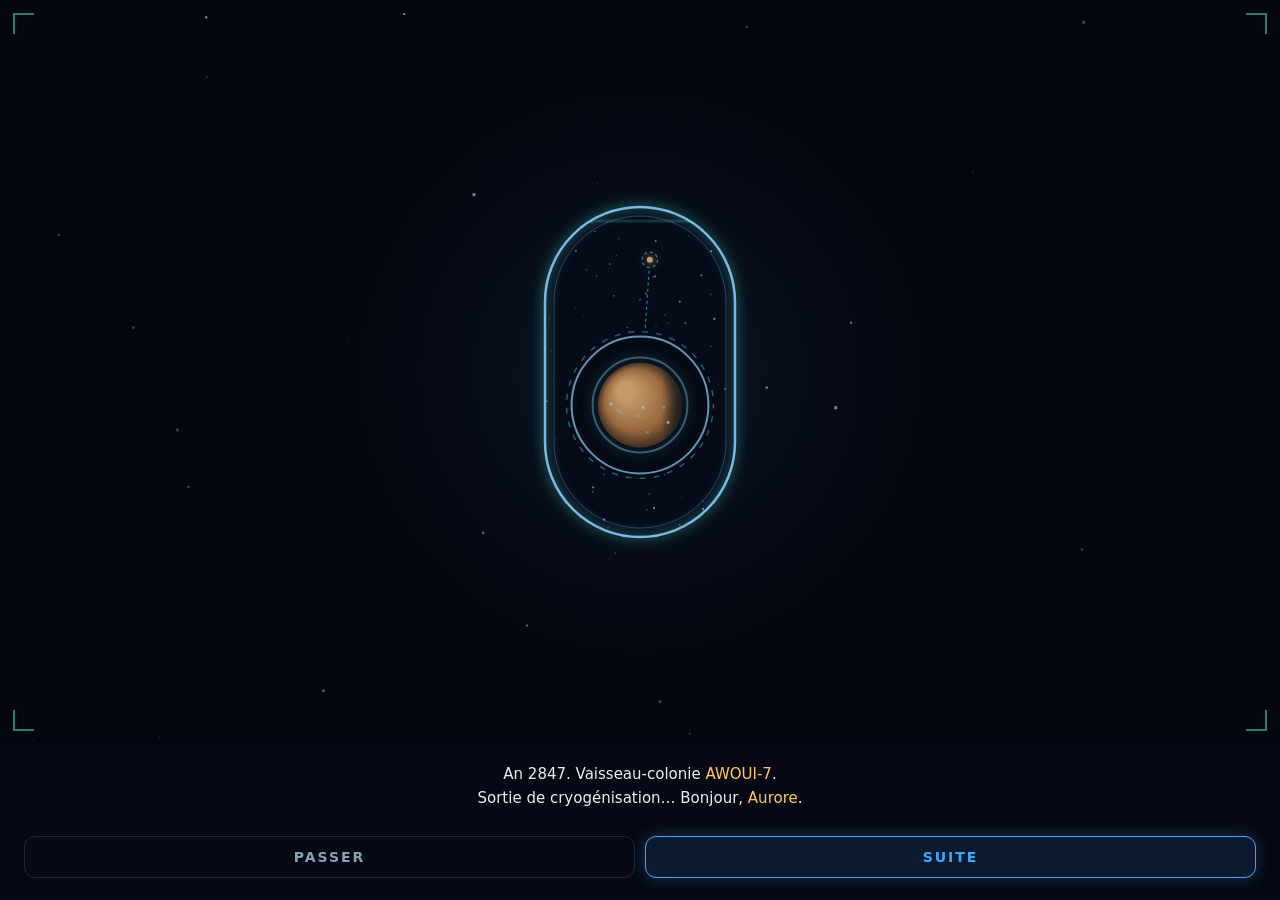
==== la-source/index.html @ 05455c69 "Eboulis : deblayer, et rien d'autre — le panneau repart d'une ardoise nette Un rocher proposait « DE" ====
<!doctype html>
<html lang="fr">
<head>
<meta charset="utf-8">
<meta name="viewport" content="width=device-width, initial-scale=1, viewport-fit=cover, user-scalable=no">
<title>La Source — Awoui Universe</title>
</head>
<style>
  /* ========== LA SOURCE — vertical slice du jeu principal d'Awoui Universe ==========
     Charte : désert ocre + cristaux cyan, bâtiments titane blanc/graphite, énergie bleue. */
  :root {
    --bg: #060913;
    --panel: #0b1120;
    --panel2: #101a30;
    --line: #1b2740;
    --txt: #e6eef5;
    --dim: #8ba0b5;
    --blue: #38a9ff;
    --cyan: #4ef2e0;
    --amber: #ffc857;
    --orange: #ff7a1a;
    --green: #57e389;
    --red: #ff5c5c;
    --violet: #a06bff;
    --mono: ui-monospace, "Cascadia Code", "SF Mono", Menlo, Consolas, "Liberation Mono", monospace;
    --ui: system-ui, -apple-system, "Segoe UI", Roboto, "Helvetica Neue", Arial, sans-serif;
  }
  * { box-sizing: border-box; -webkit-tap-highlight-color: transparent; }
  html, body { height: 100%; margin: 0; }
  body {
    background: var(--bg);
    color: var(--txt);
    font-family: var(--ui);
    overflow: hidden;
    user-select: none;
    -webkit-user-select: none;
    touch-action: none;
  }
  button { font-family: var(--ui); touch-action: manipulation; cursor: pointer; }
  button:focus-visible { outline: 2px solid var(--blue); outline-offset: 2px; }

  #app {
    height: 100dvh;
    max-width: 620px;
    margin: 0 auto;
    position: relative;
    overflow: hidden;
    background: var(--bg);
  }
  #cv { position: absolute; inset: 0; width: 100%; height: 100%; display: block; }

  /* ---------- SI / réseau ---------- */
  #wirebtn {
    position: absolute; right: 10px; top: 152px;
    width: 38px; height: 38px; border-radius: 9px;
    border: 1px solid var(--line); background: rgba(11, 17, 32, .88);
    font-size: 16px; z-index: 9;
  }
  #wirebtn.on { border-color: var(--cyan); box-shadow: 0 0 12px rgba(78, 242, 224, .6); }
  #buildbtn {
    position: absolute; right: 10px; top: 196px; width: 38px; height: 38px;
    border-radius: 9px; border: 1px solid var(--line); background: rgba(11, 17, 32, .88);
    color: var(--fg); font-size: 16px; z-index: 9;
  }
  #buildbtn.on { border-color: #3cdc82; box-shadow: 0 0 12px rgba(60, 220, 130, .6); }
  #buildbtn.empty { opacity: .45; }
  #placebar {
    position: absolute; left: 0; right: 0; bottom: 56px; z-index: 25;
    background: rgba(6, 9, 19, .94); border-top: 1px solid var(--line);
    padding: 8px 12px; display: flex; flex-direction: column; gap: 6px;
  }
  #placebar[hidden] { display: none; }
  #placebar .pb-info { display: flex; justify-content: space-between; font-size: 13px; }
  #placebar .pb-nm { font-weight: 600; }
  #placebar .pb-cost { color: var(--cyan); }
  #placebar .pb-row { display: flex; gap: 8px; }
  #placebar .cancel { flex: 36; }
  #placebar .ok { flex: 64; min-height: 50px; font-size: 15px; background: #3cdc82; color: #06210f; font-weight: 700; }
  #placebar .ok:disabled { background: #3a4150; color: var(--dim); font-weight: 500; }
  /* la palette doit défiler au doigt : body{touch-action:none} l'en empêchait */
  #buildlist { touch-action: pan-y; overscroll-behavior: contain; }
  .sheet.dragging { transform: translateY(calc(100% - 44px)); pointer-events: none; }
  .bcard { touch-action: none; }
  body.placing #cv { cursor: crosshair; }
  body.placing #toasts { bottom: 160px; }
  #net-actions { display: flex; gap: 8px; flex-wrap: wrap; margin-bottom: 10px; }
  #net-actions button {
    border: 1px solid var(--line); background: rgba(11, 17, 32, .8); color: var(--txt);
    border-radius: 9px; padding: 8px 10px; font-size: 12px;
  }
  .net-band {
    border: 1px solid rgba(255, 255, 255, .07); border-radius: 10px;
    padding: 6px 8px; margin-bottom: 6px; background: rgba(6, 9, 19, .35);
  }
  .net-band .bn { font-size: 10px; letter-spacing: .1em; color: var(--dim); text-transform: uppercase; }
  .net-band .bn b { color: var(--cyan); font-weight: normal; }
  .net-chips { display: flex; flex-wrap: wrap; gap: 6px; margin-top: 5px; }
  .net-chip {
    border: 1px solid var(--line); border-radius: 8px; padding: 4px 8px;
    font-size: 11.5px; background: rgba(11, 17, 32, .8); color: var(--txt); text-align: left;
  }
  .net-chip.off { opacity: .45; }
  #sim-path { display: flex; align-items: center; gap: 6px; flex-wrap: wrap; margin: 10px 0; }
  .sim-node { border: 1px solid var(--line); border-radius: 9px; padding: 6px 9px; font-size: 12px; background: rgba(11, 17, 32, .8); }
  .sim-node.cur { border-color: var(--cyan); box-shadow: 0 0 10px rgba(78, 242, 224, .5); }
  .sim-arrow { color: var(--dim); }
  #sim-stack { font-size: 12px; }
  .enc { border: 1.5px solid; border-radius: 8px; padding: 6px 8px; margin-top: 4px; }

  /* ---------- PC / grands écrans : monde plein cadre ---------- */
  @media (min-width: 760px) {
    #app { max-width: none; }
    .sheet { left: 0; right: 0; margin-inline: auto; width: min(92vw, 560px); }
    #tabs { left: 0; right: 0; margin-inline: auto; width: min(92vw, 620px); }
    .toast { max-width: 480px; }
    #missions { max-width: 300px; }
  }

  /* ---------- HUD ---------- */
  #hud {
    position: absolute; top: 0; left: 0; right: 0;
    display: flex; align-items: center; gap: 10px;
    padding: 8px 12px;
    background: linear-gradient(180deg, rgba(6, 9, 19, .92), rgba(6, 9, 19, 0));
    z-index: 10;
    font-variant-numeric: tabular-nums;
    pointer-events: none;
  }
  #hud > * { pointer-events: auto; }
  .hud-label { color: var(--dim); font-size: 9px; letter-spacing: .06em; text-transform: uppercase; white-space: nowrap; }
  .hud-val { font-size: 15px; color: var(--cyan); }
  .hud-rate { font-size: 9.5px; color: var(--dim); min-height: 11px; white-space: nowrap; }
  #buff { color: var(--amber); }
  #hud .grow { flex: 1; }
  #colname { text-align: right; min-width: 0; overflow: hidden; }
  #colname div { overflow: hidden; text-overflow: ellipsis; white-space: nowrap; }
  .hud-val { white-space: nowrap; }
  #colname .hud-val { color: var(--amber); font-size: 13px; }
  #mute {
    background: none; border: 1px solid var(--line); color: var(--dim);
    border-radius: 6px; padding: 4px 8px; font-size: 13px;
  }

  /* ---------- missions ---------- */
  #missions {
    position: absolute; top: 58px; left: 10px;
    z-index: 9;
    pointer-events: none;
    background: rgba(11, 17, 32, .88);
    border: 1px solid var(--line);
    border-radius: 10px;
    padding: 7px 10px;
    font-size: 11.5px;
    max-width: 240px;
  }
  #missions .m-label { color: var(--dim); font-size: 9px; letter-spacing: .14em; text-transform: uppercase; margin-bottom: 3px; }
  #missions .m-text::before { content: "◈ "; color: var(--blue); }
  #missions .m-reward { color: var(--amber); }
  #missions.flash { animation: mflash .8s; }
  @keyframes mflash { 30% { border-color: var(--green); box-shadow: 0 0 14px rgba(87, 227, 137, .5); } }

  /* ---------- zoom ---------- */
  #zoomctl {
    position: absolute; right: 10px; top: 58px;
    display: flex; flex-direction: column; gap: 6px;
    z-index: 9;
  }
  #zoomctl button {
    width: 38px; height: 38px;
    border-radius: 9px;
    border: 1px solid var(--line);
    background: rgba(11, 17, 32, .88);
    color: var(--txt);
    font-size: 17px;
  }

  /* ---------- onglets ---------- */
  #tabs {
    position: absolute; left: 0; right: 0; bottom: 0;
    display: flex; gap: 6px;
    padding: 8px 10px calc(8px + env(safe-area-inset-bottom));
    background: linear-gradient(0deg, rgba(6, 9, 19, .95), rgba(6, 9, 19, 0));
    z-index: 10;
    pointer-events: none;
  }
  #tabs button { pointer-events: auto; }
  #tabs button {
    flex: 1;
    padding: 10px 0;
    border-radius: 10px;
    border: 1px solid var(--line);
    background: rgba(11, 17, 32, .9);
    color: var(--dim);
    font-size: 12px;
    letter-spacing: .12em;
  }
  #tabs button.on { color: var(--blue); border-color: #234a75; background: #0c1a30; }
  #tabs button:disabled { opacity: .4; }

  /* ---------- feuilles (bottom sheets) ---------- */
  .sheet {
    position: absolute; left: 0; right: 0; bottom: 0;
    z-index: 20;
    background: var(--panel);
    border-top: 1px solid var(--line);
    border-radius: 16px 16px 0 0;
    padding: 12px 14px calc(14px + env(safe-area-inset-bottom));
    max-height: 62dvh;
    overflow-y: auto;
    animation: sheetup .2s;
  }
  @keyframes sheetup { from { transform: translateY(30px); opacity: 0; } }
  .sheet[hidden] { display: none; }
  .sheet h3 { margin: 0 0 2px; font-size: 15px; color: var(--txt); font-weight: normal; letter-spacing: .04em; }
  .sheet .sub { color: var(--dim); font-size: 11.5px; margin-bottom: 10px; line-height: 1.5; }
  .sheet .close {
    position: absolute; right: 10px; top: 10px;
    border: 1px solid var(--line); background: none; color: var(--dim);
    border-radius: 7px; padding: 4px 9px; font-size: 12px;
  }
  .bcard {
    display: flex; align-items: center; gap: 10px;
    border: 1px solid var(--line);
    border-radius: 10px;
    background: var(--panel2);
    padding: 9px 10px;
    margin-bottom: 7px;
  }
  .bcard .ic { font-size: 20px; width: 28px; text-align: center; flex: none; }
  .pic { width: 1.15em; height: 1.15em; vertical-align: -0.22em; }
  .bcard .ic .pic { width: 22px; height: 22px; }
  .bcard .nm { font-size: 13px; }
  .bcard .ds { font-size: 10.5px; color: var(--dim); line-height: 1.35; }
  .bcard .grow { flex: 1; min-width: 0; }
  .bcard button {
    flex: none;
    border: 1px solid #234a75; background: #0c1a30; color: var(--blue);
    border-radius: 9px; padding: 8px 12px; font-size: 12.5px;
    font-variant-numeric: tabular-nums;
  }
  .bcard button:disabled { opacity: .4; }
  .bcard.locked { opacity: .55; }
  .actrow { display: flex; gap: 8px; margin-top: 4px; }
  .actrow button {
    flex: 1;
    border-radius: 10px; padding: 11px 0; font-size: 13px;
    border: 1px solid #234a75; background: #0c1a30; color: var(--blue);
  }
  .actrow button.warn { border-color: #6b5320; color: var(--amber); background: #211a08; }
  .actrow button:disabled { opacity: .4; }
  .stat { display: flex; justify-content: space-between; font-size: 12px; padding: 3px 0; }
  .forge-asm {
    display: block; width: 100%; margin-top: 8px;
    border: 1px solid #234a75; background: #0c1a30; color: var(--blue);
    border-radius: 10px; padding: 10px 12px; font-size: 13px; text-align: left;
  }
  .forge-asm:disabled { opacity: .4; }
  .guide { animation: guidepulse 1.1s infinite !important; border-color: var(--amber) !important; }
  @keyframes guidepulse {
    0%, 100% { box-shadow: 0 0 0 0 rgba(255, 200, 87, 0); }
    50% { box-shadow: 0 0 14px 2px rgba(255, 200, 87, .65); }
  }
  .forge-asm .ds2 { color: var(--dim); font-size: 10.5px; margin-top: 3px; }
  .stat b { color: var(--cyan); font-weight: normal; }

  /* ---------- turbo (surcharge) ---------- */
  #turbo-zone { margin: 12px 0; }
  #tz-bar {
    position: relative; height: 34px;
    border: 1px solid var(--line); border-radius: 9px;
    background: var(--panel2); overflow: hidden;
  }
  #tz-green {
    position: absolute; top: 0; bottom: 0;
    background: rgba(87, 227, 137, .25);
    border-left: 1px solid var(--green); border-right: 1px solid var(--green);
  }
  #tz-cursor {
    position: absolute; top: 0; bottom: 0; width: 4px;
    background: var(--cyan); box-shadow: 0 0 8px var(--cyan);
  }
  #tz-stars { text-align: center; font-size: 18px; letter-spacing: .3em; margin: 8px 0 2px; color: var(--amber); min-height: 24px; }

  /* ---------- archives / assemblage ---------- */
  .asm-slot { margin-bottom: 10px; }
  .asm-slot .sl-nm { font-size: 11px; color: var(--dim); letter-spacing: .1em; text-transform: uppercase; margin-bottom: 5px; }
  .asm-opt {
    display: block; width: 100%;
    border: 1px solid var(--line); background: var(--panel2); color: var(--txt);
    border-radius: 9px; padding: 8px 10px; font-size: 12px; text-align: left;
    margin-bottom: 5px;
  }
  .asm-opt.sel { border-color: var(--blue); color: var(--blue); background: #0c1a30; }
  #asm-log {
    font-size: 11.5px; line-height: 1.7; min-height: 20px;
    padding: 4px 2px; font-variant-numeric: tabular-nums;
  }
  #asm-log .ok { color: var(--green); }
  #asm-log .err { color: var(--red); }
  .frag-txt {
    border: 1px solid #3a3050;
    background: #120f1e;
    border-radius: 10px;
    padding: 12px 14px;
    font-size: 12.5px;
    line-height: 1.7;
    color: #d8d2ea;
    margin-bottom: 8px;
  }
  .frag-txt .hd { color: var(--violet); font-size: 10.5px; letter-spacing: .14em; text-transform: uppercase; margin-bottom: 6px; }
  .frag-txt .cy { color: var(--cyan); }

  /* ---------- crevasse (puzzle de colmatage) ---------- */
  #cave-zone { margin: 10px 0; }
  #cave-zone[hidden] { display: none; }
  #pit-next { display: flex; align-items: center; gap: 12px; margin-bottom: 8px; }
  #pn-grid { display: grid; grid-template-columns: repeat(3, 15px); grid-auto-rows: 15px; gap: 2px; }
  .pn-c { background: linear-gradient(180deg, #e8e6e0, #9aa0a8); border-radius: 3px; }
  #pn-rot {
    border: 1px solid var(--line); background: var(--panel2); color: var(--txt);
    border-radius: 8px; padding: 8px 12px; font-size: 16px;
  }
  #pn-left { color: var(--dim); font-size: 11px; }
  #pit {
    display: grid; grid-template-columns: repeat(6, 1fr); gap: 3px;
    background: linear-gradient(180deg, #170d07, #0a0510);
    border: 1px solid #2a1d10; border-radius: 12px; padding: 8px;
  }
  .pcell { aspect-ratio: 1; border-radius: 4px; background: #150c08; border: 1px solid #221204; position: relative; }
  .pcell.rock { background: #3a2413; border-color: #4a2f18; }
  .pcell.fill { background: linear-gradient(180deg, #e8e6e0, #9aa0a8); border-color: #6c7178; }
  .pcell.gem::after, .pcell.gemEo::after {
    content: "💠"; position: absolute; inset: 0;
    display: grid; place-items: center; font-size: 13px; opacity: .6;
    filter: drop-shadow(0 0 4px #6fd8f2);
  }
  .pcell.gemEo::after { content: "💾"; }
  #cave-score { text-align: center; color: var(--amber); font-size: 15px; min-height: 20px; }

  /* ---------- atelier de mémoire ---------- */
  #at-tray { display: flex; flex-wrap: wrap; gap: 7px; margin-bottom: 10px; }
  .at-piece { border: 1px solid var(--line); background: var(--panel2); border-radius: 10px; padding: 7px; }
  .at-piece.sel { border-color: var(--blue); background: #0c1a30; }
  .at-mini { display: grid; grid-template-columns: repeat(3, 10px); grid-auto-rows: 10px; gap: 2px; }
  .at-mini-c { background: linear-gradient(180deg, #e8e6e0, #9aa0a8); border-radius: 2px; }
  #at-grid {
    display: grid; gap: 3px;
    background: rgba(6, 9, 19, .5);
    border: 1px solid rgba(255, 255, 255, .07);
    border-radius: 14px; padding: 8px;
  }
  .acell { aspect-ratio: 1; border-radius: 5px; }
  .acell.void { background: none; }
  .acell.need { background: #10182b; border: 1px dashed rgba(120, 160, 220, .28); }
  .acell.fill { background: linear-gradient(180deg, #e8e6e0, #9aa0a8); border: 1px solid #6c7178; }
  .acell.glow { animation: aglow .8s; border-style: solid; }
  @keyframes aglow { 50% { transform: scale(1.15); filter: brightness(1.6); } }
  #at-score { text-align: center; margin-top: 8px; color: var(--amber); font-size: 13.5px; min-height: 20px; }
  #sh-atelier, #sh-cave, #sh-restore { max-height: 90dvh; }
  #at-grid { max-width: min(100%, 48dvh); margin-inline: auto; }
  #re-board { max-width: min(100%, 50dvh); margin-inline: auto; }
  #pit { max-width: min(100%, 44dvh); margin-inline: auto; }

  /* ---------- restauration d'archive (vrai puzzle d'image) ---------- */
  #re-tray { display: flex; flex-wrap: wrap; gap: 7px; margin-bottom: 10px; }
  .rpiece {
    width: 54px; height: 54px; padding: 0;
    border: 2px solid var(--line); border-radius: 8px;
    background-size: 300% 300%;
    background-color: #0a0f1e;
  }
  .rpiece.sel { border-color: var(--cyan); box-shadow: 0 0 10px rgba(78, 242, 224, .5); }
  #re-tray.dense .rpiece { width: 40px; height: 40px; border-radius: 6px; }
  #re-tray.dense2 .rpiece { width: 32px; height: 32px; border-radius: 5px; border-width: 1.5px; }
  #re-board {
    display: grid; grid-template-columns: repeat(3, 1fr); gap: 3px;
    background: rgba(6, 9, 19, .5);
    border: 1px solid rgba(255, 255, 255, .07);
    border-radius: 14px; padding: 8px;
  }
  .rslot {
    aspect-ratio: 1; border-radius: 6px;
    border: 1px dashed rgba(120, 160, 220, .28);
    background-color: #10182b;
    background-size: 300% 300%;
  }
  .rslot.filled { border: 1px solid rgba(255, 255, 255, .15); }
  .rslot.glow { animation: aglow .8s; }
  #re-cap { text-align: center; margin-top: 8px; color: var(--amber); font-size: 13.5px; min-height: 20px; }

  /* ---------- pluie d'éclats ---------- */
  #frenzy {
    position: absolute; inset: 0; z-index: 45;
    display: grid; place-items: center;
    background: rgba(4, 6, 14, .35);
  }
  #frenzy[hidden] { display: none; }
  #frz-panel {
    width: min(86vw, 320px);
    background: rgba(13, 18, 33, .94);
    backdrop-filter: blur(16px); -webkit-backdrop-filter: blur(16px);
    border: 1px solid rgba(78, 242, 224, .35);
    border-radius: 20px;
    box-shadow: 0 0 40px rgba(78, 242, 224, .25);
    padding: 14px;
    animation: frzin .3s;
  }
  @keyframes frzin { from { transform: scale(.8); opacity: 0; } }
  #frz-title { text-align: center; font-weight: 700; font-size: 16px; color: var(--cyan); margin-bottom: 8px; }
  #frz-zone { position: relative; height: 240px; border-radius: 14px; background: rgba(6, 9, 19, .5); overflow: hidden; }
  .frz-dev {
    position: absolute; left: 50%; top: 40%; transform: translate(-50%, -50%);
    width: 118px; padding: 12px 10px 8px;
    background: linear-gradient(180deg, #1a2030, #0c1120);
    border: 1px solid #3a4358; border-radius: 12px;
    box-shadow: 0 6px 18px rgba(0, 0, 0, .6);
    pointer-events: none; z-index: 1;
  }
  .frz-dev.rx { animation: devrx .25s; }
  @keyframes devrx { 40% { transform: translate(-50%, -50%) scale(1.06); } }
  .dev-leds { display: flex; gap: 7px; justify-content: center; }
  .dev-leds span { width: 11px; height: 11px; border-radius: 50%; background: #232b3d; transition: background .15s; }
  .dev-leds span.amber { background: #ffc857; box-shadow: 0 0 8px #ffc857; }
  .dev-leds span.on { background: #57e389; box-shadow: 0 0 10px #57e389; }
  .dev-label { text-align: center; font-size: 9px; color: var(--dim); letter-spacing: .14em; margin-top: 7px; }
  .frz-gauge { position: absolute; left: 50%; bottom: 10px; transform: translateX(-50%); display: flex; gap: 4px; z-index: 1; pointer-events: none; }
  .frz-gauge i { width: 17px; height: 9px; border-radius: 3px; background: #232b3d; }
  .frz-gauge i.f { background: #ffc857; box-shadow: 0 0 7px rgba(255, 200, 87, .7); }
  .pkt {
    position: absolute; width: 14px; height: 14px; border-radius: 50%;
    background: #ffe9b0; box-shadow: 0 0 10px #ffd27a;
    transition: left .28s ease-in, top .28s ease-in;
    pointer-events: none; z-index: 2;
  }
  .spark-btn {
    position: absolute; width: 46px; height: 46px;
    border: none; background: none; padding: 0;
    filter: drop-shadow(0 0 9px rgba(78, 242, 224, .9));
    animation: gempop 1.7s forwards;
  }
  .spark-btn img, .spark-btn svg { width: 100%; height: 100%; pointer-events: none; }
  #frz-score { text-align: center; color: var(--amber); font-size: 15px; font-weight: 700; min-height: 22px; margin-top: 6px; }

  /* ---------- toasts ---------- */
  #toasts {
    position: absolute; left: 0; right: 0; bottom: 76px;
    display: flex; flex-direction: column; align-items: center; gap: 6px;
    z-index: 30; pointer-events: none;
  }
  .toast {
    background: rgba(11, 17, 32, .94);
    border: 1px solid var(--line);
    border-radius: 10px;
    padding: 8px 14px;
    font-size: 12px;
    max-width: 88%;
    text-align: center;
    animation: toast 3.4s forwards;
  }
  .toast b { color: var(--cyan); font-weight: normal; }
  .toast.gold { border-color: #6b5320; } .toast.gold b { color: var(--amber); }
  @keyframes toast { 0% { transform: translateY(12px); opacity: 0; } 8%, 85% { transform: none; opacity: 1; } 100% { opacity: 0; } }

  /* ---------- intro ---------- */
  #intro {
    position: absolute; inset: 0; z-index: 60;
    background: var(--bg);
    display: flex; flex-direction: column;
  }
  #intro[hidden] { display: none; }
  #icv { flex: 1; width: 100%; display: block; }
  #itext {
    flex: none;
    text-align: center;
    padding: 18px 24px 10px;
    font-size: 14.5px;
    line-height: 1.6;
    min-height: 92px;
    color: var(--txt);
    text-wrap: balance;
  }
  #itext .y { color: var(--amber); }
  #ibtns { display: flex; gap: 10px; padding: 0 24px calc(22px + env(safe-area-inset-bottom)); }
  #ibtns button {
    flex: 1; padding: 12px 0; border-radius: 11px; font-size: 14px; letter-spacing: .14em;
  }
  #iskip { border: 1px solid var(--line); background: none; color: var(--dim); }
  #inext { border: 1px solid var(--blue); background: #0c1a30; color: var(--blue); box-shadow: 0 0 16px rgba(56, 169, 255, .25); }

  .overlay-note {
    position: absolute; top: 58px; left: 50%; transform: translateX(-50%);
    z-index: 8; font-size: 10px; color: var(--dim);
    background: rgba(6, 9, 19, .7); padding: 3px 10px; border-radius: 999px;
    letter-spacing: .1em;
  }
  @media (prefers-reduced-motion: reduce) { .sheet { animation: none; } }

  /* ========== v6 · modernisation UI ========== */
  button { font-weight: 600; }
  .sheet h3 { font-weight: 700; font-size: 17px; letter-spacing: 0; }
  .hud-label { font-weight: 600; letter-spacing: .07em; }
  .hud-val { font-weight: 700; font-variant-numeric: tabular-nums; }
  .hud-rate { font-variant-numeric: tabular-nums; }
  #hud {
    background: rgba(6, 9, 19, .6);
    backdrop-filter: blur(12px); -webkit-backdrop-filter: blur(12px);
    border-bottom: 1px solid rgba(255, 255, 255, .05);
  }
  #missions {
    background: rgba(15, 22, 40, .75);
    border-color: rgba(255, 255, 255, .08);
    border-radius: 14px;
    backdrop-filter: blur(10px); -webkit-backdrop-filter: blur(10px);
  }
  #missions .m-label { font-weight: 600; }
  #zoomctl button, #mute {
    border-radius: 12px;
    background: rgba(15, 22, 40, .75);
    border-color: rgba(255, 255, 255, .08);
    backdrop-filter: blur(10px); -webkit-backdrop-filter: blur(10px);
  }
  #tabs button {
    border-radius: 13px;
    font-weight: 600;
    letter-spacing: .05em;
    background: rgba(15, 22, 40, .82);
    border-color: rgba(255, 255, 255, .08);
    backdrop-filter: blur(10px); -webkit-backdrop-filter: blur(10px);
  }
  #tabs button.on {
    background: rgba(56, 169, 255, .14);
    border-color: rgba(56, 169, 255, .55);
  }
  .sheet {
    background: rgba(13, 18, 33, .96);
    backdrop-filter: blur(16px); -webkit-backdrop-filter: blur(16px);
    border-radius: 22px 22px 0 0;
    border-top: 1px solid rgba(255, 255, 255, .08);
    box-shadow: 0 -12px 40px rgba(0, 0, 0, .5);
  }
  .sheet::before {
    content: ""; display: block;
    width: 38px; height: 4px; border-radius: 2px;
    background: rgba(255, 255, 255, .18);
    margin: 0 auto 10px;
  }
  .sheet .sub { font-size: 12.5px; }
  .bcard {
    background: rgba(255, 255, 255, .045);
    border-color: rgba(255, 255, 255, .08);
    border-radius: 14px;
  }
  .bcard .nm { font-weight: 600; }
  .bcard .ds { font-size: 11px; }
  .bcard button, .actrow button, .forge-asm, .asm-opt, .sheet .close { border-radius: 12px; }
  .actrow button { font-size: 13.5px; }
  .stat { font-size: 12.5px; font-variant-numeric: tabular-nums; }
  .sl-nm { font-weight: 600; }
  .toast {
    border-radius: 12px;
    background: rgba(15, 22, 40, .9);
    border-color: rgba(255, 255, 255, .1);
    backdrop-filter: blur(12px); -webkit-backdrop-filter: blur(12px);
    box-shadow: 0 8px 24px rgba(0, 0, 0, .45);
    font-size: 12.5px;
  }
  .frag-txt, #asm-log { font-family: var(--mono); }
  .title { font-weight: 800; }
  .btn-main { border-radius: 14px; font-weight: 700; }
  #itext { font-size: 15px; }
  .rules { font-size: 14px; }
</style>

<div id="app">
  <canvas id="cv"></canvas>

  <div id="hud">
    <div>
      <div class="hud-label">💠 Matériaux</div>
      <div class="hud-val"><span id="mat">0</span></div>
      <div class="hud-rate"><span id="matcap"></span> · <span id="matrate">+0/min</span></div>
    </div>
    <div id="hud-eo" style="display:none">
      <div class="hud-label">💾 Données</div>
      <div class="hud-val" style="color:var(--blue)"><span id="eo">0</span></div>
      <div class="hud-rate"><span id="eocap"></span> · <span id="eorate">+0/min</span></div>
    </div>
    <div id="hud-en" style="display:none">
      <div class="hud-label">⚡ Énergie</div>
      <div class="hud-val" style="color:var(--amber)"><span id="en">0</span></div>
      <div id="buff" class="hud-rate"></div>
    </div>
    <div class="grow"></div>
    <div style="text-align:center">
      <div class="hud-label">Niv</div>
      <div class="hud-val" id="clevel" style="color:var(--amber)">1</div>
    </div>
    <button id="mute" aria-label="Son">♪</button>
  </div>

  <div id="missions" hidden>
    <div class="m-label">Mission</div>
    <div class="m-text" id="m-text"></div>
  </div>

  <div id="zoomctl">
    <button id="z-in" aria-label="Zoomer">+</button>
    <button id="z-out" aria-label="Dézoomer">−</button>
  </div>

  <div class="overlay-note" id="mapnote" hidden>SECTEUR K-7 · fédérations à venir (v1 asynchrone)</div>

  <button id="wirebtn" hidden>🔌</button>
  <button id="buildbtn" hidden>🔨</button>
  <div id="placebar" hidden>
    <div class="pb-info"><span class="pb-nm"></span><span class="pb-cost"></span></div>
    <div class="pb-row"><button class="cancel">✕ ANNULER</button><button class="ok">✅ POSER ICI</button></div>
  </div>
  <div id="tabs">
    <button id="tab-col" class="on">COLONIE</button>
    <button id="tab-map" disabled>CARTE 🔒</button>
    <button id="tab-arch" hidden>QUÊTES</button>
    <button id="tab-tech">TECHNOS</button>
    <button id="tab-net" hidden>RÉSEAU</button>
  </div>

  <div class="sheet" id="sh-build" hidden>
    <button class="close">✕</button>
    <h3>Construire</h3>
    <div class="sub">Case libre.</div>
    <div id="buildlist"></div>
  </div>

  <div class="sheet" id="sh-bld" hidden>
    <button class="close">✕</button>
    <h3 id="bl-name"></h3>
    <div class="sub" id="bl-desc"></div>
    <div id="bl-stats"></div>
    <div id="bl-forge"></div>
    <div class="actrow">
      <button id="bl-up"></button>
      <button id="bl-move"></button>
      <button id="bl-turbo" class="warn"></button>
    </div>
  </div>

  <div class="sheet" id="sh-turbo" hidden>
    <h3 id="tz-title">SURCHARGE</h3>
    <div class="sub" id="tz-sub"></div>
    <div id="turbo-zone">
      <div id="tz-bar"><div id="tz-green"></div><div id="tz-cursor"></div></div>
      <div id="tz-stars"></div>
    </div>
    <div class="actrow"><button id="tz-tap">SYNCHRONISER</button></div>
  </div>

  <div class="sheet" id="sh-cave" hidden>
    <button class="close">✕</button>
    <h3>🕳 Crevasse</h3>
    <div class="sub" id="cave-sub"></div>
    <div id="cave-zone" hidden>
      <div id="pit-next"><div id="pn-grid"></div><button id="pn-rot" aria-label="Tourner la pièce">🔄</button><span id="pn-left"></span></div>
      <div id="pit"></div>
    </div>
    <div id="cave-score"></div>
    <div class="actrow"><button id="cave-go">COMBLER LA CREVASSE</button></div>
  </div>

  <div class="sheet" id="sh-arch" hidden>
    <button class="close">✕</button>
    <h3>🗺 Quêtes</h3>
    <div class="sub" id="arch-sub"></div>
    <div id="arch-reader"></div>
    <div id="arch-list"></div>
  </div>

  <div class="sheet" id="sh-asm" hidden>
    <button class="close">✕</button>
    <h3>🔩 Système d'époque</h3>
    <div class="sub">Ces données demandent une machine d'un autre temps.
      Choisis des composants compatibles.</div>
    <div id="asm-slots"></div>
    <div id="asm-log"></div>
    <div class="actrow"><button id="asm-boot">DÉMARRER · 200 💠 + 20 Eo</button></div>
  </div>

  <div class="sheet" id="sh-atelier" hidden>
    <button class="close">✕</button>
    <h3>🧩 Atelier de Mémoire</h3>
    <div class="sub">Reconstitue le motif corrompu — pose les tuiles dans la forme.</div>
    <div id="at-tray"></div>
    <div id="at-grid"></div>
    <div id="at-score"></div>
  </div>

  <div class="sheet" id="sh-restore" hidden>
    <button class="close">✕</button>
    <h3>🖼 Restauration d'Archive</h3>
    <div class="sub">L'image est fragmentée. Replace chaque morceau dans le cadre.</div>
    <div id="re-tray"></div>
    <div id="re-board"></div>
    <div id="re-cap"></div>
  </div>

  <div class="sheet" id="sh-net" hidden>
    <button class="close">✕</button>
    <h3>🔌 Le SI de la colonie</h3>
    <div class="sub">Deux vues, un seul réseau : le schéma en couches ici, les câbles sur la carte.</div>
    <div id="net-actions"></div>
    <div id="net-bands"></div>
  </div>

  <div class="sheet" id="sh-sim" hidden>
    <button class="close">✕</button>
    <h3 id="sim-title">▶ Simulation</h3>
    <div class="sub" id="sim-msg"></div>
    <div id="sim-path"></div>
    <div id="sim-stack"></div>
    <div style="text-align:center;margin-top:12px"><button id="sim-next" class="forge-asm">SUIVANT ▶</button></div>
  </div>

  <div class="sheet" id="sh-tech" hidden>
    <button class="close">✕</button>
    <h3>Technologies</h3>
    <div class="sub">Le savoir débloque le reste.</div>
    <div id="techlist"></div>
  </div>

  <div class="sheet" id="sh-source" hidden>
    <button class="close">✕</button>
    <h3>La Source · colonie L'Étincelle</h3>
    <div class="sub">L'Étincelle qui a fait naître la colonie. Tout s'y relie.</div>
    <div id="src-stats"></div>
    <div class="actrow" id="src-act"></div>
    <button id="src-intro" style="margin-top:10px;border:1px solid var(--line);background:none;color:var(--dim);border-radius:8px;padding:7px 12px;font-size:11px;width:100%">↺ Revoir l'intro</button>
  </div>

  <div id="frenzy" hidden>
    <div id="frz-panel">
      <div id="frz-title">⚡ Amorçage du hub !</div>
      <div id="frz-zone"></div>
      <div id="frz-score"></div>
    </div>
  </div>

  <div id="toasts"></div>

  <div id="intro">
    <canvas id="icv"></canvas>
    <div id="itext"></div>
    <div id="ibtns">
      <button id="iskip">PASSER</button>
      <button id="inext">SUITE</button>
    </div>
  </div>
</div>

<script>
"use strict";
/* ================= LA SOURCE — vertical slice ================= */

const $ = (s) => document.querySelector(s);
const clamp = (v, a, b) => Math.max(a, Math.min(b, v));
const rnd = (n) => Math.floor(Math.random() * n);

/* ---------- rng terrain (seedé, stable) ---------- */
function mulberry32(a) {
  return function () {
    a |= 0; a = (a + 0x6D2B79F5) | 0;
    let t = Math.imul(a ^ (a >>> 15), 1 | a);
    t = (t + Math.imul(t ^ (t >>> 7), 61 | t)) ^ t;
    return ((t ^ (t >>> 14)) >>> 0) / 4294967296;
  };
}

/* ---------- audio ---------- */
let actx = null, muted = false;
try { muted = localStorage.getItem("ls-muted") === "1"; } catch (e) {}
function audioInit() {
  if (!actx) { try { actx = new (window.AudioContext || window.webkitAudioContext)(); } catch (e) {} }
  if (actx && actx.state === "suspended") actx.resume();
}
function beep(f, d, ty, v, dl) {
  if (muted || !actx) return;
  const t = actx.currentTime + (dl || 0);
  const o = actx.createOscillator(), g = actx.createGain();
  o.type = ty || "sine"; o.frequency.setValueAtTime(f, t);
  g.gain.setValueAtTime(v || 0.035, t);
  g.gain.exponentialRampToValueAtTime(0.0001, t + d);
  o.connect(g).connect(actx.destination); o.start(t); o.stop(t + d);
}
const sfx = {
  collect: () => beep(880, 0.09, "sine", 0.04),
  build: () => { beep(320, 0.12, "square", 0.04); beep(480, 0.14, "square", 0.04, 0.09); },
  up: () => { beep(523, 0.09, "square", 0.04); beep(784, 0.13, "square", 0.04, 0.08); },
  deny: () => beep(140, 0.18, "sawtooth", 0.05),
  tech: () => { [523, 659, 784, 1047].forEach((f, i) => beep(f, 0.11, "sine", 0.045, i * 0.09)); },
  star: () => beep(1046, 0.1, "square", 0.045),
  mission: () => { beep(659, 0.1, "sine", 0.05); beep(988, 0.16, "sine", 0.05, 0.09); },
  ui: () => beep(500, 0.05, "sine", 0.02),
  fireMob: () => { beep(700, 0.1, "sawtooth", 0.045); beep(950, 0.12, "sawtooth", 0.04, 0.09); },
};

/* ---------- définitions ---------- */
const GRID = 9, SRC = { x: 4, y: 4 };
const TW = 92, TH = 46;

const BT = {
  extracteur: {
    nm: "Extracteur de matériaux", ic: "⛏", col: "#4ef2e0", base: 15, conso: 5, mAt: 3,
    ds: "Fore la croûte de la planète mère.",
    game: "Regex Invaders",
  },
  centrale: {
    nm: "Centrale énergétique", ic: "⚡", col: "#ffc857", base: 40, conso: 0, mAt: 7,
    ds: "Alimente l'infrastructure.",
    game: null,
  },
  entrepot: {
    nm: "Entrepôt de matériaux", ic: "🗄", col: "#ff7a1a", base: 30, conso: 4, mAt: 6,
    ds: "Stocke les matériaux.",
    game: null,
  },
  ferme: {
    nm: "Ferme de serveurs", ic: "🖥", col: "#38a9ff", base: 60, conso: 8, mAt: 13,
    ds: "Calcule les données (Eo).",
    game: "Admin Rush",
  },
  datacenter: {
    nm: "Datacenter", ic: "💾", col: "#a06bff", base: 50, conso: 6, mAt: 15,
    ds: "Conserve les données.",
    game: null,
  },
  reseau: {
    nm: "Baie réseau", ic: "📡", col: "#57e389", base: 90, eo: 15, conso: 5, tech: "dns", mAt: 19,
    ds: "Contrats de matériaux du réseau galactique.",
    game: "The Flux",
  },
  forge: {
    nm: "Forge d'assemblage", ic: "🔧", col: "#ff9a4d", base: 100, conso: 6, mAt: 22,
    ds: "Assemble les unités.",
    game: null,
  },
  console: {
    nm: "Console de commandement", ic: "🖲", col: "#e6eef5", base: 120, eo: 10, conso: 5, mAt: 21,
    ds: "PowerShell : +4 % de production par niveau.",
    game: "PowerShell Hero",
  },
  coffret: {
    nm: "Hub réseau", ic: "🧰", col: "#e8a24d", base: 10, conso: 1, mAt: 1,
    ds: "HUB-01 : 4 ports pour câbler la colonie naissante.",
    game: null,
  },
  switchhub: {
    nm: "Switch réseau", ic: "🔀", col: "#57e389", base: 30, conso: 2, mAt: 10,
    ds: "Commute les trames : 8 ports pour relier tes machines.",
    game: null,
  },
  // — chapitre 🛡 Colonie avancée : tout le roster du propriétaire, ouvert
  //   une fois la chaîne de missions terminée (aucun impact sur le tutoriel) —
  miniere: {
    nm: "Foreuse profonde", ic: "⛏", col: "#ffc857", base: 300, conso: 10, mAt: 26,
    ds: "Fore la roche-mère : bien plus de matériaux qu'un Extracteur.",
    game: null,
  },
  coffrefort: {
    nm: "Coffre blindé", ic: "🗄", col: "#ff7a1a", base: 260, conso: 6, mAt: 26,
    ds: "Réserve scellée : une grosse capacité de matériaux.",
    game: null,
  },
  chantier: {
    nm: "Chantier spatial", ic: "🚀", col: "#4ef2e0", base: 400, eo: 20, conso: 12, mAt: 26,
    ds: "Assemble les vaisseaux de la colonie.",
    game: null,
  },
  hangar: {
    nm: "Hangar de chasse", ic: "🛩", col: "#38a9ff", base: 320, eo: 10, conso: 8, mAt: 26,
    ds: "Abrite les chasseurs qui défendent la colonie.",
    game: null,
  },
  transport: {
    nm: "Aire de transport", ic: "🚚", col: "#e8a24d", base: 280, conso: 6, mAt: 26,
    ds: "Fait circuler les cargaisons entre les colonies.",
    game: null,
  },
  tour: {
    nm: "Tour de guet", ic: "📡", col: "#57e389", base: 240, conso: 5, mAt: 26,
    ds: "Voit venir les parasites de loin.",
    game: null,
  },
  tourelle: {
    nm: "Tourelle", ic: "🔫", col: "#ff4d8a", base: 220, conso: 6, mAt: 26,
    ds: "Tire sur les parasites qui approchent.",
    game: null,
  },
  missiles: {
    nm: "Batterie de missiles", ic: "🚀", col: "#ff4d8a", base: 360, eo: 10, conso: 9, mAt: 26,
    ds: "Frappe lourde contre les intrusions.",
    game: null,
  },
  bouclier: {
    nm: "Dôme de bouclier", ic: "🛡", col: "#38a9ff", base: 420, eo: 20, conso: 14, mAt: 26,
    ds: "Un champ de force au-dessus de la colonie.",
    game: null,
  },
  citadelle: {
    nm: "Citadelle", ic: "🏰", col: "#e6eef5", base: 500, eo: 25, conso: 15, mAt: 26,
    ds: "Le cœur fortifié : la colonie tient debout.",
    game: null,
  },
  bastion: {
    nm: "Bastion", ic: "🛡", col: "#a06bff", base: 550, eo: 30, conso: 16, mAt: 26,
    ds: "Poste avancé blindé, pensé pour encaisser.",
    game: null,
  },
  sentinelle: {
    nm: "Sentinelle", ic: "👁", col: "#57e389", base: 300, eo: 15, conso: 8, mAt: 26,
    ds: "Surveille le réseau et signale les anomalies.",
    game: null,
  },
  revocation: {
    nm: "Station de révocation", ic: "🔑", col: "#a06bff", base: 480, eo: 30, conso: 12, mAt: 26,
    ds: "Révoque les accès compromis — la sécurité, en vrai.",
    game: null,
  },
  dhcpsrv: {
    nm: "Serveur DHCP", ic: "🪪", col: "#38a9ff", base: 40, eo: 5, conso: 3, mAt: 16,
    ds: "Attribue une adresse IP à chaque machine raccordée.",
    game: null,
  },
};
const UT = {
  recolteur: { nm: "Drone ouvrier", ic: "🛸", cost: 80, ceo: 0,
    ds: "Récolte un champ de cristaux (+36 💠/min)." },
  chasseur: { nm: "Chasseur", ic: "🚀", cost: 120, ceo: 5,
    ds: "Élimine les parasites (tape-les)." },
};
/* pictos SVG (style charte : trait fin, couleur du bâtiment) */
const svgIc = (paths, col) =>
  "<svg class='pic' viewBox='0 0 24 24' fill='none' stroke='" + col + "' stroke-width='1.8' stroke-linecap='round' stroke-linejoin='round'>" + paths + "</svg>";
const IC_PATHS = {
  extracteur: "<path d='M12 3v8'/><path d='M8.5 8L12 11.5 15.5 8'/><path d='M4 20h16'/><path d='M8 14.5L6 20M16 14.5l2 5.5'/><path d='M9.5 14.5h5'/>",
  centrale: "<circle cx='12' cy='12' r='8.5'/><path d='M13.2 6.5l-4.4 6.5h3l-1 4.5 4.4-6.5h-3z'/>",
  entrepot: "<path d='M4 9.5L12 4l8 5.5V20H4z'/><path d='M9 20v-6.5h6V20'/>",
  ferme: "<rect x='5.5' y='4' width='13' height='16' rx='2'/><path d='M9 8.5h4M9 12h6M9 15.5h5'/><circle cx='15.6' cy='8.5' r='.8'/>",
  datacenter: "<ellipse cx='12' cy='6.5' rx='6.5' ry='2.8'/><path d='M5.5 6.5V17.5c0 1.55 2.9 2.8 6.5 2.8s6.5-1.25 6.5-2.8V6.5'/><path d='M5.5 12c0 1.55 2.9 2.8 6.5 2.8s6.5-1.25 6.5-2.8'/>",
  reseau: "<circle cx='12' cy='17.5' r='1.6'/><path d='M8.6 14.2a4.8 4.8 0 0 1 6.8 0'/><path d='M5.8 11.2a8.8 8.8 0 0 1 12.4 0'/>",
  console: "<rect x='3.5' y='5' width='17' height='14' rx='2'/><path d='M7 10l3 2.3L7 14.8'/><path d='M12.5 15h4.5'/>",
  forge: "<circle cx='12' cy='12' r='3.2'/><path d='M12 4.5v2M12 17.5v2M4.5 12h2M17.5 12h2M6.7 6.7l1.4 1.4M15.9 15.9l1.4 1.4M6.7 17.3l1.4-1.4M15.9 8.1l1.4-1.4'/>",
  coffret: "<rect x='4' y='7' width='16' height='11' rx='2'/><path d='M4 11.5h16'/><path d='M7.5 15h.01M10.5 15h.01M13.5 15h.01'/><path d='M9 7V5.2h6V7'/>",
  switchhub: "<rect x='3.5' y='8' width='17' height='8' rx='2'/><path d='M6.8 12h.01M9.8 12h.01M12.8 12h.01'/><path d='M16.4 10.4l2 1.6-2 1.6'/>",
  dhcpsrv: "<rect x='4' y='6' width='16' height='12' rx='2'/><path d='M7.5 10.5h4.5M7.5 14h6.5'/><circle cx='16.3' cy='10.5' r='1.3'/>",
};
for (const k in IC_PATHS) if (BT[k]) BT[k].ic = svgIc(IC_PATHS[k], BT[k].col);
UT.recolteur.ic = svgIc("<circle cx='12' cy='13.5' r='3'/><path d='M4.5 7.5h5M14.5 7.5h5M7 7.5l3.2 3.6M17 7.5l-3.2 3.6'/>", "#4ef2e0");
UT.chasseur.ic = svgIc("<path d='M12 3.5l3.6 8.2-3.6 2.8-3.6-2.8z'/><path d='M8.4 15.5L7 20M15.6 15.5L17 20M12 15v5'/>", "#ff9a4d");
const SRC_IC = svgIc("<circle cx='12' cy='12' r='3'/><path d='M12 3v4M12 17v4M3 12h4M17 12h4'/><circle cx='12' cy='12' r='8' stroke-dasharray='2.5 4'/>", "#38a9ff");
const TECHS = {
  dns: { nm: "DNS", col: "#4ef2e0", eo: 40, ds: "Débloque la Carte et la Baie réseau." },
  firewall: { nm: "FIREWALL", col: "#ff5c5c", eo: 90, needs: "dns", ds: "−15 % de consommation ⚡." },
  backup: { nm: "BACKUP", col: "#a06bff", eo: 60, ds: "Hors-ligne compté sur 24 h." },
};
const MISSIONS = [
  // — chapitre 💠 Matériaux —
  { t: "✨ Tape un gisement de cristaux : un drone ouvrier de la soute part l'extraire", rm: 20, k: "drone1", c: () => S.units.some((u) => u.t === "recolteur") },
  { t: "🧰 Pose ton Hub réseau (menu Construire)", rm: 25, k: "build_coffret", c: () => bcount("coffret") >= 1 },
  { t: "✨ Récolte des éclats pour alimenter HUB-01 (tape-les)", rm: 25, k: "hubboot", c: () => S.hubBoot },
  { t: "🔌 Câble HUB-01 à la Source (bouton 🔌)", rm: 25, k: "link_hub", c: () => S.links.length >= 1 },
  { t: "Pose ton premier Extracteur de matériaux", rm: 25, k: "build_extracteur", c: () => bcount("extracteur") >= 1 },
  { t: "Améliore ton Extracteur", rm: 30, k: "upgrade", c: () => S.buildings.some((b) => b.l >= 2) },
  { t: "Regarde-le forer : atteins 250 💠 (le stock plafonne à 300)", rm: 30, k: "mat250", c: () => S.mat >= 250 },
  { t: "Le stock est trop petit — pose un Entrepôt de matériaux", rm: 40, k: "build_entrepot", c: () => bcount("entrepot") >= 1 },
  // — chapitre ⚡ Énergie —
  { t: "⚡ La réserve de la soute a des limites — pose une Centrale", rm: 50, k: "build_centrale", c: () => bcount("centrale") >= 1 },
  { t: "Améliore ta Centrale (NIV 2)", rm: 50, k: "centrale2", c: () => S.buildings.some((b) => b.t === "centrale" && b.l >= 2) },
  // — chapitre 🔌 Le réseau de la colonie —
  { t: "🔌 Câble ton Extracteur à la Source (bouton 🔌)", rm: 40, k: "link1", c: () => S.links.length >= 1 },
  { t: "La Source n'a que 3 prises : pose un Switch (menu Construire)", rm: 50, k: "build_switchhub", c: () => bcount("switchhub") >= 1 },
  { t: "Raccorde tous tes bâtiments au réseau (via le Switch !)", rm: 50, k: "linkall", c: allLinked },
  { t: "Suis ta première trame (onglet RÉSEAU → SIMULATION)", re: 5, k: "sim1" },
  // — chapitre 💾 Données —
  { t: "Pose une Ferme de serveurs : elle calcule des Données 💾", re: 5, k: "build_ferme", c: () => bcount("ferme") >= 1 },
  { t: "Regarde-la calculer : accumule 12 Eo 💾", re: 5, k: "eo12", c: () => S.eo >= 12 },
  { t: "20 Eo max, c'est peu — pose un Datacenter", rm: 60, k: "build_datacenter", c: () => bcount("datacenter") >= 1 },
  // — chapitre 🌐 Services & technologies —
  { t: "Pose un Serveur DHCP et câble-le : des adresses pour tous", rm: 60, k: "build_dhcpsrv" },
  { t: "Recherche DNS", rm: 80, k: "tech_dns", c: () => S.techs.includes("dns") },
  { t: "Ouvre la Carte du secteur", rm: 100, k: "map", c: () => S.ext >= 1 },
  { t: "Pose une Baie réseau", rm: 100, k: "build_reseau", c: () => bcount("reseau") >= 1 },
  { t: "Réussis une Surcharge ⚡ (tape un bâtiment)", rm: 120, k: "turbo", c: () => S.ext >= 1 },
  // — chapitre 🔧 Commandement & unités —
  { t: "Pose une Console de commandement", rm: 150, k: "build_console", c: () => bcount("console") >= 1 },
  { t: "Pose une Forge d'assemblage", rm: 150, k: "build_forge", c: () => bcount("forge") >= 1 },
  { t: "Assemble un Drone ouvrier à la Forge, pose-le sur des cristaux", rm: 150, k: "unit_recolteur", c: () => (S.fr || 0) >= 1 },
  { t: "Parasite en vue ! Assemble un Chasseur, puis tape le parasite", rm: 200, k: "mob_kill", c: () => S.ext >= 1 },
  { t: "Étends le territoire (tape la Source)", rm: 200, k: "extend", c: () => S.ext >= 1 },
];
// une mission dont la condition est DÉJÀ remplie au moment où elle devient
// courante est considérée acquise : passée en silence (récompense créditée).
function skipSatisfied() {
  while (S.mi < MISSIONS.length) {
    const m2 = MISSIONS[S.mi];
    if (!m2.c || !m2.c()) break;
    if (m2.rm) S.mat = Math.min(matCap(), S.mat + m2.rm);
    if (m2.re) S.eo = Math.min(eoCap(), S.eo + m2.re);
    S.mi++;
  }
}

/* ---------- état ---------- */
let S = null;
function newSave() {
  return {
    v: 10, mat: 50, eo: 0, crx: {}, crxDead: {}, buildings: [], techs: [], links: [], seenIntro: false,
    mi: 0, orbsCollected: 0, lastSeen: Date.now(), buffLeft: 0, buffMult: 1,
    ext: 0, cleared: [], units: [], archives: [], reader: false,
    rubble: [], lastRubble: Date.now(), memories: [], restored: [], dr: 2, fr: 0, hubBoot: false,
  };
}
/* DEUX PARTIES, DEUX CLÉS (retour user 14/08 : « la progression est cassée »).
   Embarquée dans la console, la slice est le PLATEAU du jeu principal et rejoue
   son propre tuto : elle a sa sauvegarde à elle. En écrivant dans la même clé
   que le standalone, la partie du joueur (Hub posé, missions faites) se faisait
   écraser par l'état vierge de l'embarquée — et inversement. */
const EMBED = window.parent !== window;
const SAVE_KEY = EMBED ? "ls-plateau-v1" : "ls-save-v4";
function load() {
  try {
    const raw = localStorage.getItem(SAVE_KEY);
    if (raw) {
      const sv = Object.assign(newSave(), JSON.parse(raw));
      if ((sv.v || 2) < 3) { // v3 : missions re-séquencées (17 → 21)
        const remap = [0, 1, 2, 4, 6, 8, 10, 11, 12, 13, 14, 15, 16, 17, 18, 19, 20, 21];
        sv.mi = remap[Math.min(sv.mi, 17)];
        sv.v = 3;
      }
      if (sv.v < 4) { // v4 : chapitre 🔌 Réseau inséré aux missions 8-11
        if (sv.mi >= 9) sv.mi += 4;
        sv.v = 4;
      }
      if (sv.v < 5) { // v5 : mission tuto « drone de soute » insérée en 1
        if (sv.mi >= 1) sv.mi += 1;
        sv.fr = (sv.units || []).filter((u) => u.t === "recolteur").length;
        sv.v = 5;
      }
      if (sv.v < 6) { // v6 : « 2e Extracteur » retirée, Switch avant le raccordement
        if (sv.mi >= 8) sv.mi -= 1;
        sv.v = 6;
      }
      if (sv.v < 7) { // v7 : Hub réseau (HUB-01) posé en mission 1
        if (sv.mi >= 1) sv.mi += 1;
        sv.hubBoot = (sv.mi || 0) >= 2;
        sv.v = 7;
      }
      if (sv.v < 8) { // v8 : gisements de cristaux à stock (compteur + tailles)
        sv.crx = {};
        sv.v = 8;
      }
      if (sv.v < 9) { // v9 : les gisements épuisés respawnent (plus de « cleared »)
        sv.crxDead = {};
        sv.v = 9;
      }
      if (sv.v < 10) { // v10 : ouverture ré-ordonnée (drone → Hub → éclats → câble)
        sv.mi = (sv.mi || 0) <= 2 ? 0 : sv.mi + 1;
        sv.v = 10;
      }
      return sv;
    }
  } catch (e) {}
  return newSave();
}
function save() {
  // le plateau embarqué SAUVEGARDE (dans SA clé) : le tuto rejoué, les poses et
  // les câblages survivent au refresh — sans jamais toucher `ls-save-v4`
  S.lastSeen = Date.now();
  try { localStorage.setItem(SAVE_KEY, JSON.stringify(S)); } catch (e) {}
}
S = load();
if (!S.cleared) S.cleared = [];
if (!S.crx) S.crx = {};
if (!S.crxDead) S.crxDead = {};
/* PAS de skipSatisfied() ici (régression corrigée) : les conditions de mission
   appellent bcount/matCap, déclarés PLUS BAS en `const` — les évaluer si tôt
   lève « Cannot access 'bcount' before initialization » et tue le script au
   chargement. Le symptôme : toute reprise de partie assez avancée pour que la
   mission courante interroge les bâtiments s'ouvrait sur un écran mort.
   Le rattrapage se fait au démarrage, une fois tout déclaré (voir plus bas). */
if (!S.ext) S.ext = 0;
if (!S.units) S.units = [];
if (!S.archives) S.archives = [];
if (!S.rubble) S.rubble = [];
if (!S.lastRubble) S.lastRubble = Date.now();
if (!S.memories) S.memories = [];
if (!S.restored) S.restored = [];
if (S.reader == null) S.reader = false;
if (S.dr == null) S.dr = 2;
if (S.fr == null) S.fr = 0;
if (S.hubBoot == null) S.hubBoot = false;
if (!S.links) S.links = [];
S.units.forEach((u) => { delete u.busy; delete u.fly; });
window.__LS = () => S;
setTimeout(initDragPose, 0);

/* ---------- économie ---------- */
const bcount = (t) => S.buildings.filter((b) => b.t === t).length;
const bsum = (t) => S.buildings.filter((b) => b.t === t).reduce((a, b) => a + b.l, 0);
function globalMult() { return (1 + 0.04 * bsum("console")) * S.buffMult; }
function matRate(sansDrones) {
  const ex = S.buildings.filter((b) => b.t === "extracteur")
    .reduce((a, b) => a + 0.7 * Math.pow(b.l, 1.4) * (1 + 0.15 * crysAdj(b.x, b.y)) * netFactor(b), 0);
  const net = 0.35 * S.buildings.filter((b) => b.t === "reseau").reduce((a, b) => a + b.l * netFactor(b), 0);
  const dr = sansDrones ? 0 : droneRate();
  const malus = mobs.length ? 0.85 : 1;
  return (ex + net + dr) * globalMult() * malus;
}
function eoRate() {
  return 0.05 * S.buildings.filter((b) => b.t === "ferme")
    .reduce((a, b) => a + Math.pow(b.l, 1.3) * netFactor(b), 0) * globalMult();
}
function matCap() { return 300 + S.buildings.filter((b) => b.t === "entrepot").reduce((a, b) => a + 250 * Math.pow(b.l, 1.2), 0); }
function eoCap() { return 20 + S.buildings.filter((b) => b.t === "datacenter").reduce((a, b) => a + 40 * Math.pow(b.l, 1.2), 0); }
function enCap() { return 100 + S.buildings.filter((b) => b.t === "centrale").reduce((a, b) => a + 80 * Math.pow(b.l, 1.15), 0); }
function enUse(extra) {
  let u = S.buildings.reduce((a, b) => a + BT[b.t].conso * b.l, 0) + (extra || 0);
  if (S.techs.includes("firewall")) u *= 0.85;
  return u;
}
function buildCost(t) { return Math.round(BT[t].base * Math.pow(1.6, bcount(t))); }
// Déplacer coûte cher : 60 % du prix courant du bâtiment, plancher 60 💠.
// On ne rembourse rien, on paie la grue — mais on ne perd pas ses niveaux.
function moveCost(b) { return Math.max(60, Math.round(buildCost(b.t) * 0.6)); }
function buildCostEo(t) { return BT[t].eo ? Math.round(BT[t].eo * Math.pow(1.6, bcount(t))) : 0; }
function upCost(b) { return Math.round(BT[b.t].base * 0.8 * Math.pow(1.6, b.l)); }
/* ---------- SI de la colonie (v1) : câbles, connectivité, équipements ---------- */
const nkey = (x, y) => x + "," + y;
const PORTS = { src: 3, coffret: 4, switchhub: 8, dhcpsrv: 1, bld: 2 };
function nodeAt(k) {
  if (k === "src") return { k, t: "src", x: SRC.x, y: SRC.y, nm: "La Source" };
  const [x, y] = k.split(",").map(Number);
  const b = S.buildings.find((b2) => b2.x === x && b2.y === y);
  return b ? { k, t: b.t, x, y, nm: BT[b.t].nm, b } : null;
}
function portMax(k) { const n = nodeAt(k); return n ? (PORTS[n.t] || PORTS.bld) : 0; }
function portUsed(k) { return S.links.filter((l) => l.a === k || l.b === k).length; }
let netDirty = true, netSet = new Set(["src"]);
function netRecalc() {
  netSet = new Set(["src"]);
  let moved = true;
  while (moved) {
    moved = false;
    for (const l of S.links) {
      if (netSet.has(l.a) && !netSet.has(l.b)) { netSet.add(l.b); moved = true; }
      if (netSet.has(l.b) && !netSet.has(l.a)) { netSet.add(l.a); moved = true; }
    }
  }
  netDirty = false;
}
function netConnected(k) { if (netDirty) netRecalc(); return netSet.has(k); }
function netFactor(b) { // malus doux une fois le réseau éveillé (mission 11+)
  if (S.mi < 12) return 1;
  return netConnected(nkey(b.x, b.y)) ? 1 : 0.7;
}
function allLinked() {
  return S.buildings.length > 0 && S.buildings.every((b) => netConnected(nkey(b.x, b.y)));
}
function dhcpOnline() {
  return S.buildings.some((b) => b.t === "dhcpsrv" && netConnected(nkey(b.x, b.y)));
}
function ipOf(k) { const n = nodeAt(k); return n ? "10.7." + ((n.x + 9) % 250) + "." + ((n.y + 9) % 250) : "?"; }
function macOf(k) {
  const n = nodeAt(k);
  if (!n) return "?";
  const h = hash2(n.x + 101, n.y + 47).toString(16).padStart(8, "0");
  return ("aw:07:" + h.slice(0, 2) + ":" + h.slice(2, 4) + ":" + h.slice(4, 6) + ":" + h.slice(6, 8)).toUpperCase();
}
function addLink(ka, kb) {
  if (ka === kb) return "une machine ne se câble pas à elle-même.";
  if (!nodeAt(ka) || !nodeAt(kb)) return "câble un bâtiment ou la Source.";
  if (S.links.some((l) => (l.a === ka && l.b === kb) || (l.a === kb && l.b === ka))) return "déjà câblés.";
  if (portUsed(ka) >= portMax(ka)) return "plus de ports libres sur " + nodeAt(ka).nm + ".";
  if (portUsed(kb) >= portMax(kb)) return "plus de ports libres sur " + nodeAt(kb).nm + ".";
  if (S.mat < 10) return "il faut 10 💠 pour un câble.";
  S.mat -= 10;
  S.links.push({ a: ka, b: kb });
  netDirty = true;
  sfx.build();
  save();
  return null;
}

function colonyLevel() { return 1 + Math.floor(bsum("extracteur") / 2 + S.buildings.length / 2 + S.techs.length); }
function fmt(n) {
  if (n >= 1e6) return (n / 1e6).toFixed(2) + "M";
  if (n >= 1e4) return Math.round(n / 1e3) + "k";
  if (n >= 1e3) return (n / 1e3).toFixed(1) + "k";
  return String(Math.floor(n));
}

/* ---------- hors-ligne (appelé au démarrage, après init complète) ---------- */
function offlineGains() {
  const el = (Date.now() - (S.lastSeen || Date.now())) / 1000;
  if (el < 30 || !S.buildings.length) return;
  const capT = S.techs.includes("backup") ? 24 * 3600 : 2 * 3600;
  const b0 = S.buffMult; S.buffMult = 1;
  const t = Math.min(el, capT);
  // les bâtiments d'abord (production infinie, simplement écrêtée) ; puis les
  // drones, qui ne débitent leur gisement QU'À HAUTEUR de la place restante —
  // un stock fini n'est jamais détruit pour un gain écrêté.
  const gmFixe = Math.max(0, Math.min(matRate(true) * t, matCap() - S.mat));
  let placeBrute = Math.max(0, (matCap() - S.mat - gmFixe) / globalMult());
  let dgain = 0;
  for (let i = S.units.length - 1; i >= 0 && placeBrute > 0.01; i--) {
    const u = S.units[i];
    if (u.t !== "recolteur" || tileAt(u.x, u.y).kind !== "crystal") continue;
    const st = crysStock(u.x, u.y);
    if (st <= 0) continue;
    const take = Math.min(st, CRX_V * (crysSize(u.x, u.y) + 1) * t, placeBrute);
    S.crx[u.x + "," + u.y] = st - take;
    dgain += take; placeBrute -= take;
    if (S.crx[u.x + "," + u.y] <= 0.01) crysDeplete(u.x, u.y, i);
  }
  const gm = Math.max(0, gmFixe + dgain * globalMult());
  const ge = Math.max(0, Math.min(eoRate() * Math.min(el, capT), eoCap() - S.eo));
  S.buffMult = b0;
  if (gm > 1 || ge > 0.5) {
    S.mat += gm; S.eo += ge;
    setTimeout(() => toast("Pendant ton absence : <b>+" + fmt(gm) + " 💠</b>" + (ge > 0.5 ? " et <b>+" + fmt(ge) + " Eo</b>" : "")), 1200);
  }
  S.buffLeft = 0; S.buffMult = 1;
  save();
}

/* ---------- toasts / missions ---------- */
function toast(html, gold) {
  const box = $("#toasts");
  while (box.children.length >= 3) box.firstChild.remove();
  const d = document.createElement("div");
  d.className = "toast" + (gold ? " gold" : "");
  d.innerHTML = html;
  $("#toasts").appendChild(d);
  setTimeout(() => d.remove(), 3500);
}
function missionUI() {
  const box = $("#missions");
  if (S.mi >= MISSIONS.length) { box.hidden = true; return; }
  box.hidden = false;
  const m = MISSIONS[S.mi];
  $("#m-text").innerHTML = m.t + " <span class='m-reward'>" + (m.rm ? "+" + m.rm + " 💠" : "+" + m.re + " Eo") + "</span>";
}
function missionTick() {
  if (S.mi >= MISSIONS.length) return;
  const m = MISSIONS[S.mi];
  if (m.c && m.c()) missionDone(m.k);
}
function missionDone(k) {
  if (S.mi >= MISSIONS.length) return;
  const m = MISSIONS[S.mi];
  if (m.k !== k) return;
  if (m.rm) S.mat = Math.min(matCap(), S.mat + m.rm);
  if (m.re) S.eo = Math.min(eoCap(), S.eo + m.re);
  S.mi++;
  skipSatisfied();
  sfx.mission();
  toast("Mission accomplie : <b>+" + (m.rm ? m.rm + " 💠" : m.re + " Eo") + "</b>", true);
  if (S.mi === 5) {
    setTimeout(() => toast("🧩 <b>L'Atelier de Mémoire</b> est ouvert — onglet QUÊTES."), 1500);
  }
  if (S.mi === 11) {
    setTimeout(() => toast("🔀 Le <b>Switch</b> se construit comme un bâtiment (tape une case libre) et offre <b>8 ports</b> pour tout brancher."), 1500);
  }
  if (S.mi === 6) {
    setTimeout(() => toast("🕳 Le sol tremble… des <b>crevasses</b> se sont ouvertes ! Tape-en une pour sonder."), 1500);
  }
  if (S.mi === 25) {
    spawnMob();
    setTimeout(() => toast("🕷 Un <b>parasite de données</b> rôde à la frontière ! Il ralentit ton extraction (−15 %)."), 1500);
  }
  const box = $("#missions");
  box.classList.remove("flash"); void box.offsetWidth; box.classList.add("flash");
  if (S.mi >= MISSIONS.length) {
    setTimeout(() => toast("🚀 <b>Slice terminée !</b> La suite : fédérations, PvP cyber, académie — en prod."), 1800);
  }
  missionUI(); save();
}

/* ---------- terrain (procédural infini, stable par coordonnée) ---------- */
const tcache = new Map();
let clearedSet = new Set(S.cleared || []);
let rubbleSet = new Set(S.rubble || []);
function hash2(x, y) {
  let h = (x * 374761393 + y * 668265263) | 0;
  h = Math.imul(h ^ (h >>> 13), 1274126177);
  return (h ^ (h >>> 16)) >>> 0;
}
function tileAt(x, y) {
  const k = x + "," + y;
  let t = tcache.get(k);
  if (!t) {
    const r = mulberry32(hash2(x, y) ^ 1337);
    const v = r();
    let kind = "sand";
    if (!(x === SRC.x && y === SRC.y)) {
      if (v > 0.87) kind = "crystal";
      else if (v > 0.825) kind = "crevasse";
      else if (v > 0.78) kind = "caillou";
      // map de départ : 2 crevasses max, en positions intérieures (jamais en bordure)
      if (kind === "crevasse" && x >= 0 && x <= 8 && y >= 0 && y <= 8 &&
          !((x === 4 && y === 1) || (x === 2 && y === 5))) kind = "sand";
      // la case en diagonale derrière la balise reste dégagée (retour propriétaire)
      if (x === SRC.x - 1 && y === SRC.y - 1) kind = "sand";
      // le grand lac prime sur tout : ni décor, ni objet (retour propriétaire)
      if (lacSet.has(k)) kind = "lac";
      if (montSet.has(k)) kind = "montagne"; // relief : on n'y bâtit pas
      // les gisements évitent les zones : lac, montagnes, dunes, zone fertile
      if (kind === "crystal" && (duneSet.has(k) || fertSet.has(k))) kind = "sand";
      // sur le plateau de départ, les gisements sont EXACTEMENT aux
      // emplacements choisis (le tirage procédural en collait aux zones)
      if (x >= 0 && x < GRID && y >= 0 && y < GRID)
        kind = crxSpots.has(k) ? "crystal" : (kind === "crystal" ? "sand" : kind);
    }
    t = { kind, j: r() };
    tcache.set(k, t);
  }
  if ((t.kind === "crevasse" || t.kind === "caillou") && clearedSet.has(k)) return { kind: "sand", j: t.j };
  if (t.kind === "crystal" && S.crxDead[k]) return { kind: "sand", j: t.j }; // gisement épuisé (respawn à venir)
  if (t.kind === "sand" && rubbleSet.has(k)) return { kind: "caillou", j: t.j };
  return t;
}
const bmin = () => -S.ext;
const bmax = () => GRID - 1 + S.ext;
const inB = (x, y) => x >= bmin() && y >= bmin() && x <= bmax() && y <= bmax();
/* ---------- moteur d'occupation : empreintes au sol ----------
   Chaque chose posée occupe un carré monde centré sur sa case, de côté
   « empreinte » (mesuré sur la base de l'asset, pas sa bbox). Deux empreintes
   ne peuvent jamais se chevaucher : on exige un écart >= (s1+s2)/2 + MARGE.
   Valeurs mesurées : bâtiments 0,69-0,71 · balise 0,63 · hub 0,58 ·
   cristaux 0,42-0,46 · éboulis/relief 0,20-0,47 — l'adjacence reste donc
   toujours possible (0,71 + 0,12 < 1), la règle garantit sans restreindre. */
const FP_MARGE = 0.12;
const FP_BLD = { extracteur: 0.81, centrale: 0.69, entrepot: 0.71, coffret: 0.39,
  ferme: 0.48, datacenter: 0.50, reseau: 0.44, console: 0.53, forge: 0.45, dhcpsrv: 0.67, switchhub: 0.59, miniere: 0.57, coffrefort: 0.67, citadelle: 0.46, bastion: 0.68, tour: 0.47, tourelle: 0.50, missiles: 0.48, bouclier: 0.49, sentinelle: 0.68, revocation: 0.59, chantier: 0.50, transport: 0.42, hangar: 0.44 };
const FP_DEF = 0.62, FP_SRC = 0.63, FP_UNIT = 0.30;
function fpOf(kind, x, y) {
  if (kind === "src") return FP_SRC;
  if (kind === "unit") return FP_UNIT;
  if (FP_BLD[kind] != null) return FP_BLD[kind];
  if (kind === "crystal") return [0.27, 0.40, 0.53][crysSize(x, y)];
  if (kind === "caillou") return 0.45;
  if (kind === "crevasse") return 0.50;
  return FP_DEF;
}
// liste des empreintes déjà occupées (hors case ignorée : utile au déplacement)
function occupants(ignore) {
  const out = [{ x: SRC.x, y: SRC.y, s: FP_SRC }];
  for (const b of S.buildings) {
    if (ignore && b === ignore) continue;
    out.push({ x: b.x, y: b.y, s: fpOf(b.t, b.x, b.y) });
  }
  for (const u of S.units) out.push({ x: u.x, y: u.y, s: FP_UNIT });
  // les gisements de cristaux aussi : leur base est infranchissable
  for (let y = bmin(); y <= bmax(); y++) for (let x = bmin(); x <= bmax(); x++)
    if (tileAt(x, y).kind === "crystal")
      out.push({ x, y, s: [0.27, 0.40, 0.53][crysSize(x, y)] });
  return out;
}
function fpLibre(x, y, s, ignore) {
  for (const o of occupants(ignore)) {
    const d = (s + o.s) / 2 + FP_MARGE;
    if (Math.abs(o.x - x) < d && Math.abs(o.y - y) < d) return false;
  }
  return true;
}
// pourquoi une case accepte (ou refuse) un objet — sert au fantôme de pose
const SOL_REFUS = {
  crystal: "Il y a des cristaux ici ✨",
  caillou: "Il faut d'abord déblayer les cailloux",
  crevasse: "C'est une crevasse — il faut la colmater",
  lac: "🌊 Le Grand Lac — on n'y bâtit rien",
  montagne: "⛰ La chaîne de montagnes — impossible d'y bâtir",
};
function posableWhy(t, x, y, ignore) {
  if (!inB(x, y)) return { ok: false, why: "C'est en dehors du terrain" };
  if (x === SRC.x && y === SRC.y) return { ok: false, why: "C'est la Source" };
  const k = tileAt(x, y).kind;
  if (k !== "sand") return { ok: false, why: SOL_REFUS[k] || "Le sol ne convient pas" };
  const dj = S.buildings.find((b) => b !== ignore && b.x === x && b.y === y);
  if (dj) return { ok: false, why: "Il y a déjà " + BT[dj.t].nm, bx: x, by: y };
  const s = fpOf(t, x, y);
  for (const o of occupants(ignore)) {
    const d = (s + o.s) / 2 + FP_MARGE;
    if (Math.abs(o.x - x) < d && Math.abs(o.y - y) < d)
      return { ok: false, why: "Trop près — laisse un peu de bord", bx: o.x, by: o.y };
  }
  return { ok: true };
}
// une case peut-elle accueillir un objet de type t ?
function posable(t, x, y, ignore) { return posableWhy(t, x, y, ignore).ok; }
// une case peut-elle accueillir un drone ouvrier ? (cristaux libres)
function posableUnit(x, y) {
  if (!inB(x, y)) return { ok: false, why: "C'est en dehors du terrain" };
  if (tileAt(x, y).kind !== "crystal") return { ok: false, why: "Pose le drone sur des cristaux ✨" };
  if (S.units.some((u) => u.x === x && u.y === y)) return { ok: false, why: "Un drone y travaille déjà" };
  return { ok: true };
}
const buildable = (x, y) =>
  inB(x, y) &&
  tileAt(x, y).kind === "sand" &&
  !(x === SRC.x && y === SRC.y) &&
  !S.buildings.some((b) => b.x === x && b.y === y);
function crysAdj(x, y) {
  let n = 0;
  for (const [dx, dy] of [[1, 0], [-1, 0], [0, 1], [0, -1]])
    if (inB(x + dx, y + dy) && tileAt(x + dx, y + dy).kind === "crystal") n++;
  return n;
}
const EXP_COSTS = [450, 1350, 4050, 12150]; // terrain infini : l'expansion respire
const CLEAR_COST = 50;

/* ---------- caméra / canvas ---------- */
const cv = $("#cv"), ctx = cv.getContext("2d");
let W = 0, H = 0, DPR = 1;
function resize() {
  DPR = Math.min(2, window.devicePixelRatio || 1);
  W = cv.clientWidth; H = cv.clientHeight;
  cv.width = W * DPR; cv.height = H * DPR;
}
window.addEventListener("resize", () => { resize(); clampCam(); });
/* ÉCRAN NOIR AU RETOUR SUR L'ONGLET — cause et remède (retour user 14/08).
   Montée derrière un display:none (onglet du rail pas encore ouvert), le canvas
   mesure 0×0 : resize() fige width/height à 0 et le plateau dessine dans le vide.
   Au retour, l'iframe ne change pas de taille pour le navigateur : AUCUN
   événement resize ne part, et le canvas reste noir à jamais.
   Le remède ne doit dépendre ni du resize de l'hôte NI du rAF (gelé tant que la
   page est cachée) : healCanvas() est appelé par frame(), par le message du
   Chantier (1 Hz quand la vue est ouverte) et au retour de visibilité. */
function healCanvas() {
  if (cv.clientWidth === W && cv.clientHeight === H) return false;
  const naissance = !W;   // le plateau n'a jamais eu de vraies dimensions
  resize(); clampCam();
  if (naissance) fitCam();
  return true;
}
document.addEventListener("visibilitychange", () => { if (!document.hidden) healCanvas(); });
window.addEventListener("pageshow", healCanvas);

const UI_FONT = getComputedStyle(document.body).fontFamily;
const cam = { x: 0, y: 0, z: 1 };
function w2s(x, y) {
  return {
    x: ((x - y) * TW / 2) * cam.z + cam.x,
    y: ((x + y) * TH / 2) * cam.z + cam.y,
  };
}
function s2w(sx, sy) {
  const ix = (sx - cam.x) / cam.z, iy = (sy - cam.y) / cam.z;
  const fx = (ix / (TW / 2) + iy / (TH / 2)) / 2;
  const fy = (iy / (TH / 2) - ix / (TW / 2)) / 2;
  return { x: Math.round(fx), y: Math.round(fy) };
}
function centerCam(tx, ty) {
  const gx = tx == null ? SRC.x : tx, gy = ty == null ? SRC.y : ty;
  const c = { x: ((gx - gy) * TW / 2), y: ((gx + gy) * TH / 2) };
  cam.x = W / 2 - c.x * cam.z;
  cam.y = H / 2 - c.y * cam.z - 20;
}
function fitCam() {
  const zb = zBounds();
  // arrivée très rapprochée : on découvre la balise et ses environs (~5 cases)
  cam.z = Math.min(zb.hi, Math.max(zb.lo, (W * 0.95) / ((W <= 760 ? 3.2 : 5) * TW)));
  centerCam();
  clampCam();
}

/* ---------- rendu colonie ---------- */
let lastGatesT = 0;
let view = "col"; // col | map
let selTile = null;
// Pose armée (aperçu fantôme). Jamais sérialisée.
// { kind:"bld"|"unit"|"move", t, mv, hx, hy, valid, why, bx, by,
//   drag, ptrId, psx, psy, lift, aimed, lastTap }
let place = null;
let wire = null; // mode câblage : { a: clé du premier nœud ou null }
let sim = null; // simulation de trame en cours
let orbs = []; // {x,y,val,born}
let mobs = []; // {x,y,born,atk:{u,t0}|null,sx,sy}
let mobT = 0;
let fx = [];
function burst(x, y, color) {
  for (let i = 0; i < 10; i++) {
    const a = Math.random() * Math.PI * 2, sp = 30 + Math.random() * 60;
    fx.push({ x, y, vx: Math.cos(a) * sp, vy: Math.sin(a) * sp - 20, life: 0.6, color });
  }
}
function spawnMob() {
  if (mobs.length >= 2) return;
  for (let i = 0; i < 40; i++) {
    const side = rnd(4);
    const a = bmin() + rnd(bmax() - bmin() + 1);
    const x = side === 0 ? bmin() : side === 1 ? bmax() : a;
    const y = side === 2 ? bmin() : side === 3 ? bmax() : a;
    if (!buildable(x, y) || mobs.some((m) => m.x === x && m.y === y)) continue;
    mobs.push({ x, y, born: performance.now(), atk: null });
    return;
  }
}

function diamond(c, sx, sy, w, h) {
  c.beginPath();
  c.moveTo(sx, sy - h / 2);
  c.lineTo(sx + w / 2, sy);
  c.lineTo(sx, sy + h / 2);
  c.lineTo(sx - w / 2, sy);
  c.closePath();
}
function drawTile(x, y, t) {
  const p = w2s(x, y), z = cam.z;
  const info = tileAt(x, y);
  const jitter = info.j * 14 - 7;
  const onTex = TILE.ok; // sol = pattern infini : découpe seule sur le débloqué
  // décor : LA fissure et LES fissures — 2 emplacements fixes max par asset,
  // angle d'origine, à l'intérieur du plateau de départ
  if (VART.ok && onTex && info.kind === "sand") {
    for (let w2 = 0; w2 < VART_SPOTS.length; w2++) {
      if (VART_SPOTS[w2][0] !== x || VART_SPOTS[w2][1] !== y) continue;
      const vi = vartImg(w2);
      if (!vi) continue;
      const dw = (0.36 + 0.06 * w2) * TW * z;
      ctx.drawImage(vi, p.x - dw / 2, p.y - dw / 2, dw, dw);
    }
  }
  // sol : plateau-asset (découpe légère seulement) ou procédural
  diamond(ctx, p.x, p.y, TW * z, TH * z);
  if (onTex) {
    const kz = x + "," + y; // pas de grille sous les zones ni les bâtiments
    if (info.kind !== "lac" && info.kind !== "montagne" && !duneSet.has(kz) && !fertSet.has(kz) &&
        !S.buildings.some((b2) => b2.x === x && b2.y === y)) {
      ctx.strokeStyle = "rgba(45,22,8,.22)"; ctx.lineWidth = 1; ctx.stroke();
    }
  } else {
    const g = ctx.createLinearGradient(p.x, p.y - TH / 2 * z, p.x, p.y + TH / 2 * z);
    g.addColorStop(0, "hsl(" + (28 + jitter * 0.4) + " 52% " + (46 + jitter * 0.5) + "%)");
    g.addColorStop(1, "hsl(" + (26 + jitter * 0.4) + " 50% " + (36 + jitter * 0.5) + "%)");
    ctx.fillStyle = g; ctx.fill();
    ctx.strokeStyle = "rgba(60,35,15,.25)"; ctx.lineWidth = 1; ctx.stroke();
  }
  // falaises de bordure du plateau (le monde flotte dans le vide)
  if (y === bmax() || x === bmax()) {
    ctx.beginPath();
    ctx.moveTo(p.x - (y === bmax() ? TW / 2 * z : 0), p.y);
    if (y === bmax()) {
      ctx.moveTo(p.x - TW / 2 * z, p.y);
      ctx.lineTo(p.x, p.y + TH / 2 * z);
      ctx.lineTo(p.x, p.y + TH / 2 * z + 26 * z);
      ctx.lineTo(p.x - TW / 2 * z, p.y + 26 * z);
    }
    ctx.closePath();
    ctx.fillStyle = "hsl(25 32% 21%)"; ctx.fill();
    if (x === bmax()) {
      ctx.beginPath();
      ctx.moveTo(p.x + TW / 2 * z, p.y);
      ctx.lineTo(p.x, p.y + TH / 2 * z);
      ctx.lineTo(p.x, p.y + TH / 2 * z + 26 * z);
      ctx.lineTo(p.x + TW / 2 * z, p.y + 26 * z);
      ctx.closePath();
      ctx.fillStyle = "hsl(23 32% 15%)"; ctx.fill();
    }
  }
  // décor
  if (info.kind === "crystal") {
    if (CRX.ok) return; // dessiné dans la passe triée en profondeur (avec les bâtiments)
    const n = 2 + Math.floor(info.j * 3);
    for (let i = 0; i < n; i++) {
      const ox = (info.j * 37 % 1 - 0.5 + i * 0.25 - n * 0.1) * TW * 0.5 * z;
      const hgt = (14 + (info.j * 53 % 1) * 16 + i * 4) * z;
      const wd = 5 * z;
      const bx = p.x + ox, by = p.y + 4 * z;
      const cg = ctx.createLinearGradient(bx, by - hgt, bx, by);
      cg.addColorStop(0, "#bdf3ff"); cg.addColorStop(1, "#3a9cc9");
      ctx.beginPath();
      ctx.moveTo(bx, by - hgt);
      ctx.lineTo(bx + wd, by);
      ctx.lineTo(bx - wd, by);
      ctx.closePath();
      ctx.fillStyle = cg;
      ctx.shadowColor = "#6fd8f2"; ctx.shadowBlur = 8 * z;
      ctx.fill();
      ctx.shadowBlur = 0;
    }
  } else if (info.kind === "crevasse" || info.kind === "caillou") {
    if (info.kind === "caillou") {
      if (ROCK.ok) { /* dessiné dans la passe triée en profondeur */ }
      else for (const [ox, oy, rr] of [[-8, 2, 8], [7, 0, 6.5], [0, -4, 5.5]]) {
        // éboulis : petit tas de galets (secours)
        ctx.beginPath();
        ctx.ellipse(p.x + ox * z, p.y + oy * z, rr * z, rr * 0.62 * z, 0, 0, Math.PI * 2);
        ctx.fillStyle = "hsl(24 22% " + (30 + rr) + "%)";
        ctx.fill();
        ctx.strokeStyle = "rgba(40,25,10,.5)"; ctx.lineWidth = 1; ctx.stroke();
      }
    } else {
      // crevasse : la faille du propriétaire, lueur des profondeurs
      const cxp = p.x, cyp = p.y + 2 * z;
      if (CREV.ok) {
        const dw2 = TW * 0.55 * z;
        ctx.drawImage(CREV.img, cxp - dw2 / 2, cyp - dw2 / 2, dw2, dw2);
      } else {
        ctx.beginPath();
        ctx.ellipse(cxp, cyp, 17 * z, 7 * z, 0, 0, Math.PI * 2);
        ctx.fillStyle = "#100608"; ctx.fill();
        ctx.strokeStyle = "rgba(90,55,25,.8)"; ctx.lineWidth = 1.2 * z; ctx.stroke();
      }
      const gg = ctx.createRadialGradient(cxp, cyp, 1, cxp, cyp, 13 * z);
      gg.addColorStop(0, "rgba(255,170,80," + (0.28 + 0.16 * Math.sin(t / 480 + info.j * 9)).toFixed(2) + ")");
      gg.addColorStop(1, "rgba(255,170,80,0)");
      ctx.fillStyle = gg;
      ctx.beginPath(); ctx.ellipse(cxp, cyp, 13 * z, 5.5 * z, 0, 0, Math.PI * 2); ctx.fill();
    }
  }
  // sélection
  if (selTile && selTile.x === x && selTile.y === y) {
    diamond(ctx, p.x, p.y, TW * z, TH * z);
    ctx.strokeStyle = "#38a9ff"; ctx.lineWidth = 2;
    ctx.shadowColor = "#38a9ff"; ctx.shadowBlur = 10;
    ctx.stroke(); ctx.shadowBlur = 0;
  }
}
function isoBox(sx, sy, w, h, hgt, col) {
  // top
  const topY = sy - hgt;
  const g = ctx.createLinearGradient(sx - w / 2, topY, sx + w / 2, topY);
  g.addColorStop(0, "#f2f0ea"); g.addColorStop(1, "#cfd2d6");
  diamond(ctx, sx, topY, w, h);
  ctx.fillStyle = g; ctx.fill();
  ctx.strokeStyle = "rgba(20,25,35,.35)"; ctx.lineWidth = 1; ctx.stroke();
  // faces
  ctx.beginPath();
  ctx.moveTo(sx - w / 2, topY); ctx.lineTo(sx, topY + h / 2);
  ctx.lineTo(sx, sy + h / 2); ctx.lineTo(sx - w / 2, sy);
  ctx.closePath();
  ctx.fillStyle = "#b9bec6"; ctx.fill(); ctx.stroke();
  ctx.beginPath();
  ctx.moveTo(sx + w / 2, topY); ctx.lineTo(sx, topY + h / 2);
  ctx.lineTo(sx, sy + h / 2); ctx.lineTo(sx + w / 2, sy);
  ctx.closePath();
  ctx.fillStyle = "#82878f"; ctx.fill(); ctx.stroke();
  // fenêtres énergie
  ctx.fillStyle = col;
  const ga0 = ctx.globalAlpha;
  ctx.globalAlpha = ga0 * 0.9;
  const rows = Math.max(1, Math.floor(hgt / 14));
  for (let r = 0; r < rows; r++) {
    ctx.fillRect(sx - w * 0.32, topY + h / 2 + 4 + r * 12, w * 0.2, 3);
    ctx.fillRect(sx + w * 0.12, topY + h / 2 + 4 + r * 12, w * 0.2, 3);
  }
  ctx.globalAlpha = ga0;
}
/* ---------- sprites de bâtiments (pipeline assets définitifs) ----------
   regSprite(type, dataURI, smoke) branche une image iso sur un type :
   le PNG du propriétaire remplacera la recréation canvas à l'identique. */
const SPRITE_IMG = {};
/* meta : { leftX, rightX, sideY } mesurés dans l'image — les coins gauche et
   droit de la PLAQUE colorée (et leur hauteur). Le rendu pose ces deux coins
   sur les coins ouest/est de la cellule : la base tient dans la case. */
function regSprite(type, src, smoke, meta) {
  const img = new Image();
  img.onload = () => { SPRITE_IMG[type] = { img, w: img.width, h: img.height, smoke: smoke || [], meta }; };
  img.src = src;
}
// Tuiles-bâtiments définitives du propriétaire (bake : bâtiment préservé par
// masque couleur + composante connexe, halo de sol aligné sur l'étalonnage du
// plateau — tout le contenu tient dans la case, avec un léger bord intérieur).
const TSPR = { // ancre = centre du losange d'empreinte au sol, posé au centre de case
  extracteur: { ok: false, mips: {}, ax: 0.545, ay: 0.640, hw: 0.648, w: 0.88, oy: 0 },
  centrale: { ok: false, mips: {}, ax: 0.558, ay: 0.634, hw: 0.733, w: 0.75, oy: 0 },
  entrepot: { ok: false, mips: {}, ax: 0.517, ay: 0.499, hw: 0.537, w: 0.75, oy: 0 },
  coffret: { ok: false, mips: {}, ax: 0.505, ay: 0.729, hw: 1.028, w: 0.41, oy: 0 },
  ferme: { ok: false, mips: {}, ax: 0.531, ay: 0.722, hw: 0.653, w: 0.68, oy: 0 },
  datacenter: { ok: false, mips: {}, ax: 0.490, ay: 0.733, hw: 0.697, w: 0.68, oy: 0 },
  reseau: { ok: false, mips: {}, ax: 0.516, ay: 0.675, hw: 0.512, w: 0.68, oy: 0 },
  console: { ok: false, mips: {}, ax: 0.545, ay: 0.732, hw: 0.741, w: 0.68, oy: 0 },
  forge: { ok: false, mips: {}, ax: 0.528, ay: 0.709, hw: 0.576, w: 0.68, oy: 0 },
  dhcpsrv: { ok: false, mips: {}, ax: 0.548, ay: 0.727, hw: 0.912, w: 0.68, oy: 0 },
  switchhub: { ok: false, mips: {}, ax: 0.445, ay: 0.717, hw: 0.890, w: 0.34, oy: 0 },
  miniere: { ok: false, mips: {}, ax: 0.491, ay: 0.645, hw: 0.603, w: 0.68, oy: 0 },
  coffrefort: { ok: false, mips: {}, ax: 0.495, ay: 0.647, hw: 0.703, w: 0.68, oy: 0 },
  citadelle: { ok: false, mips: {}, ax: 0.501, ay: 0.707, hw: 0.591, w: 0.68, oy: 0 },
  bastion: { ok: false, mips: {}, ax: 0.520, ay: 0.598, hw: 0.621, w: 0.68, oy: 0 },
  tour: { ok: false, mips: {}, ax: 0.533, ay: 0.740, hw: 0.679, w: 0.68, oy: 0 },
  tourelle: { ok: false, mips: {}, ax: 0.506, ay: 0.719, hw: 0.674, w: 0.68, oy: 0 },
  missiles: { ok: false, mips: {}, ax: 0.541, ay: 0.725, hw: 0.656, w: 0.68, oy: 0 },
  bouclier: { ok: false, mips: {}, ax: 0.599, ay: 0.729, hw: 0.679, w: 0.68, oy: 0 },
  sentinelle: { ok: false, mips: {}, ax: 0.521, ay: 0.733, hw: 0.938, w: 0.68, oy: 0 },
  revocation: { ok: false, mips: {}, ax: 0.421, ay: 0.659, hw: 0.632, w: 0.68, oy: 0 },
  chantier: { ok: false, mips: {}, ax: 0.459, ay: 0.717, hw: 0.665, w: 0.68, oy: 0 },
  transport: { ok: false, mips: {}, ax: 0.460, ay: 0.718, hw: 0.562, w: 0.68, oy: 0 },
  hangar: { ok: false, mips: {}, ax: 0.532, ay: 0.695, hw: 0.544, w: 0.68, oy: 0 },
};
[["extracteur", "UklGRjrwAABXRUJQVlA4WAoAAAAQAAAALwIAagEAQUxQSN4rAAAB/yckSPD/eGtEpO4jDmtbCRu/IqTp6/4Di1Q3iOj/BLQqIMXJwjsSe258SHQKeBsbaAOY1dYaICuIL6DnwNMLuVV3/KUDRw2/J7FhPfV7Eq6AZ2Zm53A3m3BBAsK4ZBAB/[base64]/YuZmTKzuCoYDKLDG9YHOyNkScdH0kURMQG+JUmyJEmyLWSLnvX/37l+4LY7lR7UPLJmMib33m8RMQGeJNmWbUmSJKTDLZ//4HwA5SBC5a7Gue8zC6tosP5eREyAZ9u23bbZtm2MDRBUsrJ0xTvfpfv8z+Qu55xvZ4oEsWcB0p3TcikiJgD/Q7P5a0hOGmhlG4b2gohz7pacJCithwZt2p4ML5miaDy8M87DnxIQMelgODgboI1nU/M5X88vCweTrwvTtkZuiRc56hGUIh1GQZAOR1OTsIQXfTO/KZ00i8tlsVqUFoBvy8LI0Y5ZqSiMI53EsVbslkDf756OL4itayPSrhd5fnO1NgDam9+9WLrjHOkwCJMkTuNIMcM169XTEvqx81eKeAGcaUyTr0oHoHr2d//4qj7KUZhNxkkca4LYpjZN1Xr+7iJw1ji59ds//+PPFl6cyDGNWbNKZhfDQKypqsY2VkRw34Lb5u2//OW/v6/rsrHOpcaIVJClcRgnAUxZ1cYLBNsrxcvPfnW5Xl4tl6t1J/VFSsfpYDRMlCtXhfOC27RFcOV8vi4Wl1eXL1+YkNpiDuPROEsjFlfcVB476a1xbVWsrl/88nTI0kuLdDqejTNly7xuG+uxqwLxrq1uXt1djpmXpKx0ODg7G3BbrUuHPehM/nh/OUGSkiLieHo21iYvjBfsRzeYXDz90lefjGN1hKIgHsymqVvlVrA/WcfTL37rW1+ehXR80sOLp19Q1U3jsV8pHj/92lcuIsiRiSi++OrXnixyK9g3Kkhns1HIdHw6/8LjUe2xj1kHAQOAHI9EiHQySALBHvfO+mMREQmBiJmwr4XIN8t55WqIdBAxE2Gvk9jFr372pqkhTsfjCPvfvP77v/hFUUEilJ2fZdQFf/snn64rCKBoNIo7wF1/8vc/X6V8xDaN4yBQ2P9Svv7li2IcLB5b3dyUDqAOgFlfLfzN2WDt1JfPXq0dulFcK9n3Hk6o3dWzX7wspCMACSc/+OZFq53X//nJm6ZDguSbX9SO1EGqrUV3ZhmNQu/8Eadizc51CASBctYdb1Ar7azvFNaaRY44MuA67xbiIFJERxuOpphX6FaOsixiOdJ4F0zape8Y0ukg9E6OMr5elVFt0bUchKhre5Rxq9cvyfjOIaZ2XRg5xvjV82feSeeAyKxXtTvGoF3Oq7KL4Kq88nR8IR2FfG3Qyc5ToOjoIsHobFRIFxGHw/NZwscW8Wo4HTh0kk4ff/VpBjmuiIiKogDdTOHkYmhLe1wB6TDU1FUcqvWb97UcU7xDmMaMriaUL3/5sjyqUDhKbYO+SHIXySFLhdrafkCslLrLWecPViAi+E4j2R/[base64]/MoiGLNHA1GgwAQ+SAhEODasliuStoa2KqkJAnQ9WF2lmncZkXu5n1xT6Sz0XiQxhrm6lUuGwsHs6FfrBoHiOOeRhwOptOESWkSZ6vKug+BCgYRMyvbLBeJpm0RayTQ3HkcKM13QEe6yct74uTRbBiIE9/Olwab5uDsi1Mul7WFtFXAvUwF6Wg6TTWJK/K8ba3Hh4v3IrYpb17/5hdfOksUbYeOZx6AhM+lUIlx90Lh6NF54pqisN4Zh827piyvnv/2soVZv/3SKOD+pePJ2TSU1njflEawae/b/OrFt7881XigEwge90nh8GKm6nXrBPct3tfLeW5hVy9++pWBpn5FpJPZxUSVN5Xz4nGv4tr8C4/Hmh9o96/TizNe1YLt9NY6ga+ufvqdR6miXsXRYDZNXZ4bjy30Ps0iZlZM/YOC6Xlc1B5bKwDg6q994yuPhqGi/qTC6eMx53Mj2FJWzGGWRT1EZdOsLTy23Q8ff+UbXz5PuTdxNH00UcuVxTZzMjsbKJGeQeF4JCuH7dfZ42/98BuzoC9RNHk08svayVYhnk4SuL6hsnFclbIDpLOn3/zqlEX6kR5czPzcCLY8iCOqi8Y/vBTBbYyi0UhWDrtIOp2dpeR7UjQ507kRbDsTmuvXN408sESFIWwoG9LZRBeV7ARIhXHI6McqniSmEuygL55/8uuFe2CRSiaxn/vNUBAH1ZXDrlIQxxrSh3Q64NxiF6X67T/885v2gQU9OD/PFpsiv75sZHd0FEljfP8hPYhtITuB+vnf/e3vyocWpWdPp82GxObvK8HuEkuxKGwPCpLANthN8/5f/ubnK3loqcFk5LEhU7Yeu4R2frnuQdBaWbsjbvGff/Fvl+6BBdKBxqZFsON2fbVopf9AAX5HZP0fv/9XL8xDCyDsbb96+77wPWiHZfUfv/dnz9qH1x43N89eLN0hAzZ/f1m4w4EUn/3hXzw3hwwiaRojB4T6+b/856WRfkNgwIvQboBUECg6HMAtX78rLPUaUnEQmLb22FUdZ4GI3AvD9yjYtnUC6TM6m82C/HLhdoVUECkios2RUmxdj/LiARCot3By8XhK89eV7AqIdZTEzJvjMKa2EepNdwoEfZXU6OJM18vKY3dJDyYZh5ujOObGol8T+qxOx6FxXrBT2VC1EW9Oh7DSsyBCxIqoj4gKQrTYcVayvgqweVLk+hcxR2mo+ghAhD3YvP0t30M/[base64]/z60P4hDLz09MSyMkEvfeEYB9sIiA6qIGsGycPMy8tAkUHtRCQ68rLw6xuEMV8UANEbualcw+zGnGkDm3EwSyul63IA8y1CDQf3HAz9vO3y9o/vOAFTDjAj+dDv3q/aN3D61DvMDgbq/XlTetPJCDIzqd6fblo/S06gSCVXcx4dVPe4R0gJw4gPZiNA2PvsBWsO3UA6ez8YqIZgLjcl7X3Jw5AOHp0lt0C4PK8bt2pA4dZFhIA0onUeV40zp82/LWZZ5OBrN9dl/5EgkTTswkt3s1rOZGAg8FshMVl7k4lwCoeD81i3ZxMgDhJdZVbOZkA6ZCccScUALP3+H//H/gJclJBrBWceC9yIgF47zV7a7pJK3jnjyuss+FknLhVYbpIhamuS3NcIT14/OjR0F1f176DOB6oqnD+3hgQORqA48FklJmry8J1EAAS3D+rUIw7HhDrIERzfVVIB/m6MGl0F7ESK5sgFSaxKczxAADB1+t1Y7l7XFv4kO/SkbLGyscpnY5GWM39UeG2IldF1DmwTnA3BWmMegOkBtOZWr9r5bhAKp5MdTPS1DkfSmo4Tljoo6DTTJWXjeDIyMn0fITHmeowqPTRo0kgHyeuXhVWcGwkHQ9Ggy/Noi6jePZ0GuLjbT5vBUdIYpUNn0zDTtPJMGbeQOsEx0lS6TBj77pLWCkmHFOJw5Csk846xirNvqqMnE4AqK6vK39K0V7+5tnSnVD0+Zjthk8nZX7/cTofPqHwH988nZz7CUX77k2/GvmP2C9JvXjz5sN03vxr9jPlPVz5XO/1IvXH4zRtDBAgzLb9MFlXPWegBFcc68XXO09OWiRA0jKG/SBZPWVpYUAAyZJqkbaa26szCAYgvG22H6JpzjhPxIsGSeilIqbMc3Y1dYAYA7EQ/Qy0LLQwIoAx02Y+HEulnOfTw90iBCBE18wPm6W8ChCdL77I+ze9Ulx5XZ19sQFMDEBE6OfoIh8FEFmuv3Ox++0uleKborm9DDHAM3xYM/YT3HlPIBBZLr9/2f/yoVOp4q0/b0CQAITe5KdsspAFSpCcfvfy8ObQUyoAZGwBQySB57IMY38aWXOsFghi/MZn81+OoVyp8fd8643tz2raMWfyujr9eng7h3IVPSQSIH/NQcZkfsIWAhFIHi6edqFg+fHa3AnPgSzGsD+ptdZbEUDuh48LFavW169liAVNkDV/epOW9yBqP7lc3qVgyKt/1RrpyR2avI6ZsT9EQ7CjCWA/nw57SpYf32/uFuT1et2fIe+RiaxblpIR/TtieQ1nNDJ/cLsKO6zTdvtxHCsG/MRirWEOz2FZy9h6Yti/hURPdjxr+/h6PJ0sGNFP8zpBNmecyd3GrBn7/bJMiwAB/N1yMm5GywVqO08TdiETixjk5Y9smiy5RcLwu997+up8Uy/81cK87iLjLPfakI/1e91ZeQ0Imv7DX99+cTe1ahH9WIbm4/I5BqW95d8yy9IEMXD41V8ebrdWC/irtvD0MtrSC1bz7d8v07RoJ8ja5m/bxUC56jVtWsMyWhN6C0XMbz/H0M4gIGvn3iwWEtZn3puH84iJpWVZkkld/VYswhKEoACH3qwVYeY5u4Z4MpiWezVXQz7128R8zroFDPy+bbe1wjor/u+/vs7ycTBhuRO6dF+/9wStayBI6+hPfndzuZ97paRP8D//1//5Yl/DaDC//UHuafptiLk3DrEdzl//8//9j5ubV9NQJlLNr6/eX7cOZmUIIiI+8qKrYMmOlix3Xvst9MmeQcei/b//9fr68ep0rBJ4Y9uqrD3qd79+BxLxIAICEcLrmcZhJYKW/R6s62NQox//evOj5cvbySoBRLz3gFu/+eVv1ywigvy1ymsihJC76jeYJntpatlB2vzTdr9tdfL5pl68+uS1JwTACAhk6BPlZREt+nsi7zErdlbsrIz71+cb6lXEVm8++W1DQ8QuIIBBmLNqygpakvo7RFMQQRo1zLBzKBgArrp6/vzyMJA0QIJktOeQOySClkT9DZ9zD5kDSeRI0Yo31eLFz/9i43lZb0dP2K+RlohIE/obkspJizieDlqSpWoAEVOe/+FnNCIGxHiCWM1Bi+Muaf7GJCEdZzS1JMCxbgDxN/cff3K0RZ6V7KLljnKnEPSrMhM5qoWCRmBP4QCbV5+3X73pA2kQMa/LzgSF1M5eFvplr6dyhaAEYamdNlw8Xr7+zW6ANGCw1jQkhDhU1kK/ZknukxmhUO4spUMbtpf3/RfvxxhZP8ggrHCsyGuSfgmDJCctghCwerANJ/fTrz82jJgzD0yQVs+JCA2TX50+kLx2tUBmawdo24ftr/dDR9ZmZ6Oe5c5+zUF23POr8/p2CkqLNCEL5Wvb3m1/sxsNNhgmwxmpJZ+LfgnJ3IOwRIgagmG6P/ntroFl1sxay1JTVKIY9Essa5rceU16NJQQhNkj1NoIaJC0GJMdFC7H3fyjzcLOGkJqEOBcQiByhrWOiCAgYM5oRSFihP3cRFtai0Y4zxkF+2IJAV6cCogIYBSkp5CI0UTzT/ckQ7RCnrMC7EfKuGkijUFBg7CsHXbaQQvlPzmsYMcXhSxWkZiFDNgbINCCXpcVlftoEfoVLXfudtaVNYC5jOBr/15bECM0YibITlAtwkY/0wiyhBoyBORIIevl/QGNaTEiy9AKQ1GooZ9Az5lIFqIREumLdcTn0/7DQRAReGrLaxOhWso/2NDOKHO8hp5GiJ1CbtPpuNsbWYtNT+Q9JyeCZ1dfQXkcd3aEtbzaNZUE4/Z0d2gdEVizxpw5Sp1I7rr6SqMmSgtZ1iAMVLOb8/[base64]/w+bM72pINNmjLSDHd/deZqGDBEcPX1rUdR1qoTG5spZogkLa60JS0zz7GnPfHefMUWK5uNGFKLln2wtWf/xH/36a9uuSN9Sc9xHlYjGxs5EorW+05rcrdWmsyelCBXULJRIWjDZxhFBfju0aOH/[base64]/sKmdck6zwXWu5S5IimBcmloA/O+j7ahRlPfVhtjaFHIwuJ6GipRewiIknYydK3kbWdwbIh0+R9gwyXWooUlY+tUAoOMk6+kR895+HL1/l3c7cw1rTM3XIXh1IrvbWQUO1Mx6p9KzEPXz3b/3N6+bgsa75aIip01j64op3JWSEcjL6LmBmef1sfak3zxV4gTugsQthxtxw7y3XkL5yx9U303bUrs9b8bO5DpCQUtCuyQ83Jwpwu9Z3Umu8u62dac6ykeDmec5kg7EhIJAT1bZTDV0Mj54n1hdYSWu2sKNTIl9PiTJFgy5zvojr+/fVlsqbtLIxYPkbBmSJpfS/[base64]/OOE+sDdEO5Iu5Q6sZzqKaEo7X5nU9LJw4nqPBcmnH2iHCrEEkrZDVeiN3CCIqChK1EFsbk9NTrWCNej2jlqJLCysoEfl6FxH5ekoLZ2mWNSM6KJR6LbRIyjJ36CBS1vrKa+7BQqV2oDjW5HVs4qxyqVoqQ5wdmLEmBUdy/3jaT91BvNiZxKGmHe9PhmqHFN8uyaJQuu5FS5JIVn5t0NUpikjLkXUxU5TI2fdL21lXWoq5I1dKaK1fQ15zOs9xH9qvpUm7rNUOx8rOslg4C4oK896qnYRC/tbcWUR2tCOiNRh+LCnaUasHItFBMEJ09lLy2q8TCloRhZLn1zDbolYSlUpdUquWNL2VaEf1JPmbQ3amVYiIkGXOlEL0rdIxvShC5Tms5kgRx2t/D4K8F7Vacg9CLX2z5BhJPoTJa5RjRwit/U3SWrKD7JeV7x9LQd8o+eVJWtJKNEY4pFV05XeM1uJsqaYmfQiJSCdFcmqL7Eg7UIuWpFbKi9b6+0Sr4XhtCXrR0lrhhxotWVCuCJLXg1JwnpOF/X1MVmuJFpLPuc8kXxQEQv9c9F+56uxxxiERyRpEOCskWVp+y0YTmiS0aNeiCZ6tpIENDB3O76QoqgNcHU9NIhS0Y16L2kHR0lr2WxDkHpHXFprP8+vf63meteaLeiTGELVWWsz+v7bqbIiUHvT4XJ1TpVL5I/O+eU9aXrKGxfE1GbVHpzBNWMjnsB+v/d7051bnPBMSPNiadvai91NRKv0X05sQQS1aluV1FoPOVzle1xA00Y7Wfrq0+q0D/VH14VS+dlDuPGfzOnG8nJNSMgz7L4WQ1yCIyM5oWOb9HPvX3r6YVTij5UePMy2EIa/9QSVdcdpXhEhqsCxCFZHDYvJHBh0jQYRWC0aelsEvX+61FhZq1JJ7P1fl67gzxNYL50/plFZafT0OJNoZNpxHmYPqKGeds8ofHHN8LO0sQfO7y5JpPiekOYvMT51M7pbXsVjT+SMq5WmOeoIQHNTEczQHmVWnmoOX/hCsCYW0IojYNZZp0RYmaEnqOWR+rqylnUFMhJCwn+mPoU+nPc5yJ5aQpjaNUOxIbCMI8ge3LCEUByGfJ0/elzVZkELysh+qWELPQSOjvTlsbfSSLPt/AdWiOWyRj+kMIRN29kb1csqd+QHT7KDEWV2tt8m0t7UslmhRofinKt/MmSxGLa/HNs8Rkrut7W/vnIkc8yyIWmKR1g5LPYUkoZGiVH9aI62rOagdWi/v69qaBpk4K5RWxn6kIQqOe/l4rGc89WNnoaXldX91FSxpcJbXsya1LE3GCgc5z4UmY37CJiQ6FGlCi6HRanlqLUJNqlUrj/04WcRZyai1mJh2/vWv8+OkRQtarPmbz2mWu7NYEgRtR7DGCs5Uipk18mPmLmqlxFmr5X3xnK3FWks77HAQpWPPtp/lzJuIgvAYImtBa86C88Ts7yxinR7puuOspYazaO5GSVKtlmTzc7YmglKi5CzP8ZyX3y7Pec5y5D5aSM8z+0HOQkvhoGk4zvLavJE7Pce9/d1E/0AtqP7jtJfIe7FDa/W0wxY7w0ESK+mlHwFZRJQkZ8rOnK+uRqu1YM5CS5R2lqH2hf0QIVFTRHmdtd7cWZBwxnrmrzZZqT4FR9LzPyITV7oWtLCztmB2ZHVWahvm540SWacICi1M1tzLIiLNIQlG8cxsHyitkCRNYiHIuohayOs8+5vJiLTeiW2MeS1Cy47F2coVa5ghZ2cJx/WzNiF3ceIq7xny3SyWOw6CzDBpfNmLv0akQlKbdiweIgixs14ysn2a/WUEec0OtGha6OX1sENe19mu83hfUy2HlLu2H0VJymvUDmdFENY0rbXGYDCsmaHQYpbQv1POohWllqxjbcUDXUuQhIT9q+qKQ/ZXsRDhjMjdc9YGwyyeWFuz2jJBIlqHtCShn0Yq1XWkdtwh327utTCYjDFN1pmzZJgt/ZuU4yHHTkTkzjIaLWOs6zVp8RdVZyFrfw+0EEoid8vHuZfBfJx8zFqJ6CrE/LgvViYpK0loQm/LGmvUw349k7E8/RgtXPdjqH+HyrGJhEPUosnn+RwhZdlxJ7SwM/aXEEtXWkKTZC0WBrNMe/sYps5wXkKU6dqPItF8TBHOlPzjm1pfh+2M6XkSEQrlTr9XUusRSRdHeo7PmYz25gtzFhLUyjf3dyB5TcqOdrznns/LvXja8ZzrPswRrbKz4z7kx43Sy3IXRRZCazLtGhq0sKZBQtdriI5+p6QtEmVVEJR10Yh5jSZajbPWFUmf7K+gJZJonUV6ed2ZXXOeF0trzoMzUVAU0pJ/6CDv0Q7SIkHTMpmPzYuRZa2gGiWvtZb6rWRxluAIaQliLwYJzyJ3i1aLsloQY38HS1RLUZSJRvTX8XEZsdaCLEKKkEjQjySvu0hEKx/PtNCD1vU4cyfEc57FjhVCLHjpdzks0SIFKSufu1bXethp6JIsIsRZBYvnr0BZOFSo5tdoZ+52Tb7YYhGS3IVeGi3oBxLK3TUJErK8LzznuY7nXEE9OU/oPCFxSoOydH6PpKcLiSOvxz7lzj8cS14kEg1m298BZ7USR9qxYvnWe9NkaWnKXXKfhXbQ8lPnjq1FUNDzi9VefnMRgtzl3kGyQapI1e/gTFo564XsYE1viKErmj6gIVY4TakZPNvfgChnjkKSu6cuNL3smOaMEJOEOD2HoLXspxJBaYXc2XmS9a11LUg7kLzvQKSCHXfaD87flqIVEkLnQcsQy9KyNMjHBkGNg6LyZvY3cIQKOaQVNFgsLCKyvKa8l7sQreWfPK/z3TMh0/KbI9qBqB2/2RJZUzT304/lTL8o1i9PkisJTVjTfGxn+U9sXiMigpFbui0hSVKR93wzrw1CkveEUDR3S/tHoytdaS1ocjdkL7IsnJedRexKS88R4iJsj5OTfkGAjp4QKSvq0WjPsRgt7y3C7G0vtGitKFm7tijfaWe/PEUktUKkaR9ezyKL0BRZwhlEWjD/CZjceQlaLCz3WpYIjhDmY1YLJ0vGCI+dU/1UenJq5+shqOx4b5p7jJZFaBpyDzFrQVCcfN42/62Xf3s2hzMV0cvdvPfCDpqUJYi8RguazH/[base64]/4KkkDO2plkyZ17MGbNMmg1WpD3YUZzT1mRUtqaBUBzF5UmWo7WCgnr0xhpQbIkghZN7izMf+K89kI/tZ7mriSST3aFwRjTQ8trNl+v+Ths7a29deU+z7EGSalOtXAepYUW5mxYK7mTluo/0Wm00wP9lfVk7oXJnUxzvD7N6ywSZ0KQ/9Y/fXE31n5KXph9yDef43GXpaGfsKZhzOfnPElP4qC8txcl3Sec5yDNsRas6bGktBDiK9E/[base64]/1ydR6geaamxaWFk0fLamqxM2pNpPc17XvOXG2xei8XM6+YOwXw3GuQXTpO5h6yXkETKWustIiWyJHcLV2vZ8n7cUWitYDr/VLUWrZ2WWlimsUKTjy2vTa2drHmd9p2/35AkohbsSz/Z3t5rIyNDozx+ZaHUUu5oDbkjOeFM7jgLoQWtRUtvtPLaOLr2M/vzOp5acCbRHl+N1sp60xzPsdxtMExG/p7zWpTPkyHWh4R1dS2WRkxYY/o0vUQocqCs3O2TSKGdSYh2eiJ3jbC0mrM405XstGbZ0Kt7f1S1RdqhFuS1aWrRhNBkzlPrUmtYjPxVh0iLtTG2mSQriMw9eW9a88XmdVoavSlIq8iZ93x+EbFjqYmeWihYIxrSc2hxvO/U056pS8yY/TmV1yiLCHbJDlocy93y2oS8T0b+wnO9rgkGxWXlPJrzoodYy5relvX2MeygKGpnyXvXT77dLYhokZbc8xorVgRd/RWPk+pDcu8POZxtCUmilfK2gx3JDrL8yjVM/tKDhIbtZeY92vHa9cXll7dLtBx2KHK81prYp9y5swO5Q2pnxJZpLU3iLV3/+svpHLEImu2POeqrkBqdhWgjTSSRFjR6i0VjyN98kOQiGbq6Enlfe2u/qq3QkkgrCommhflqkKBJa12hJZk1PxnRhWaKrEiTjWm7cNZ21lm0I+IsY5nC4Uwkr/lyQ5C//zAbiysIQoSE9bKmZTKadrUgIkRF1ESLzC/Maz7mtUhiMPYWLa9BO/[base64]/UAizPuaX9hooVBLkXAeIvM3d5k0eY+cbWbTrF2jdbVWy1JPpDphf8DxXksRSVqTjKidFUdyB82fcAjm3pC76vQSDa1Z1pUELSEaL4wtbHde1zVMknbktbXWi48xR4iDSI7fOC0JCsU1zeckUiQRIn/GQe5Bu1LlhNAO1hhepBKxgjx6YFjbMhFBy4xaDi1lvtkUmtAq0hXV7yRn0QpJqWEmXZJE5XP+rHPP7MWl6soLNN9O8prm7LCzYT3NLdtFrjH3xNFKtLQ+YMv0wkHtCOLH75POdtZULcFhMvfqgyOJspo/7nyxZbRKYYedxcLQJUHuaE7DTMPsYJAYFHIWkdezl8zjYFLjcCZHUy+7Ev2CKO14NI5w4LAwuu5aatUOjsifeAgzFm8HTf7Zl0Zvwgz28mdGQpfUciaRsOROWIK0syM9R/yF5ESTfiuHHc0oQlQLa95rKhIKZ+7oj4zekLiCLHN4Ph3WRRMt1xos0x8hgifToig4kOa9mHZGxH5MK8r/t06nMyKz3yjPkddIeluRJlYQImeJM8gfez52EbVomuPxm8GyaLV8HCZ/au7lTuW1GsVC+dzUwllIC4nIe9u+VT6WdiByvLdp8nropR3kdf7kwzCIQiz/6Ata7pa1tYz8uZF7kkXtuEN578Nr7vMorQjREq0dv3lokWg5e1l689qS3KdJSPnTzz1mSIipR7+jlgkaYVlD/uTokoQ4izQhCaYhFtEOskPQziSx7VMIiRBpJd5WhFataEry38LBZJqeYys8x++3qKed7ZhoDPmzQy3noWTOFA7JXpZljZ6C80jaVbSz3O2x60h6oBZRRD4uHw/ncYSk4ay3/uxeB1FNPUJvQ28TlqaVMfIjBrMakR2kCR1Ps/ml2fHxkDPCMVJHy0NtB4XIHdauA7UieU129jL/FZzXBRnt7Z/OEPJDvmSJKXktK0juNbGztSZPbZVIloge2jnNsmiFKNIyBI+a446WokXTy38Nd72O/Gc2d5gfNZRFCMnS0vW6njPva41GuIiS+0s753y5oyUhKzThuRq1OESLWpD1X4W/wbznc4jyHtOaYcGazxFq0Q5n6vzLOCMhRGiCYUYrzkTyMWj/pei/LUImslo73gvyOjG7TPtAJK9n9m/O8x8TK6/ZafKxwboStXJHyMR8PwZZaNpZLxG7ZpnXDZ5Gdp44i+T1/[base64]/l29tbOI0vXXQslSu7zOFaL+Q6e89RwllZEHK8v0fLaWk/q8dqSFmpFLSKZM5nv4aaRlg/[base64]/[base64]/B7WFDL2FhWyF+f/LVlA4IDbEAABQ3wGdASowAmsBPl0mj0UjoiEY7W1IOAXEsTd+Pky3YAGW3Hq3vrR4Z+h/N7+8e9Jx/3r+9Pxf7T+Hz+72z+5/9fzJulv+9/nPza+a3/A/73+t93f9N/1H/R/Pj6Bv1U/5/91/I/6U/+X/jf3j3rf43/tfkr8Dv6f/k/+1/p/eK/7/7c+9H/Efk38An9V/w//89sf/vf//3QP8x/xv/l7iP8//zv/69d//4/7r9//pL/sP++/+H+q/4H/1+gf+cf3j/zfuB/9PkA/8PqAf8L//+5p/AP3/7iz+jfjh+wHx18Ovvv5D+Zf5D9A/nP7l/lv+t/kvcM+jfA/6v/Z/tx6k/yr8Lfyf8L7Q/6T/yf6fxl+Rf+n/l/YI/J/6V/rP77+SXwc/U/9n/bd47tH+p/+X+r9gj2e+u/87/E/6v9u/UP/4f896p/Zn9pPgB/oX96/73sB/vvBo/E/9T2A/6b/mP2s91v+3/+H+r/OX2xfof+n/9/+n/13yDfzX+4/97/He3d/9fdt+6H/191v9u//g3bSxqh6CRS9wfeluazrzs3TA9ZrZHTpU4femtthOPdDVgeMK+0UztQadgROzwCRTnbgVGMX+XbSxqh6CSxqXS7Bo3F8jwLPK6pllen/2FTxdtOPy3lC4Ie6HNJibX7Z4rIRur+JiZ/yz8GybUiyAPlS8GL/LtpY1Q9BJY1Q9BJY1MLOLweAnAKBhp88a4eLMqtCYgoe3Xqk4YAHAcqe2qOxSAl2d41zR8ZrJkwaYVwbDpxMzxaRn71LgVGMX+XbSxqh6CSufVfSB+jl2I0WqOOh8wy/BngofFVCyyv9QIHqWc6giTf30TSVNzuPdm9KZu4RSVDNyYkIpqTNe0ruA3RcPoznSvsEX3qrCTVegdXyJWLU+X+zBVP51OTvYDsagz3kc9CeAjgbi+7l2AYJnGBQSWNUPQSV2BNI6lrL3XgP82cy/kCHfZp9TOMTaylJ9iz6HdUE3Z6z0O42Oap6c+QI9zaasJ23NcrJ7Xu4jpN/C1nZqxSacLX95GheSu/ny2sMQy7MYQQSbFYBuhxXqFcibhccVusoZirrAk5lZT3aM8Ps7SnojJx0Fcs20mAt8+LGNrGQLOhQZDcCoxi/y7aCrWaSk1Q7ZL/w6grQoodVEjSssrEHjQ8+FtXUmucul6mia42GEjSqaAf5xNo6ppjAQZJpHzwS80DdvNW86MzvlIcceFEnqc8dLXJ/8Vdg2Y3fbUx4D8Oao+P5RI5iAqWhHAAq1RAy1yuonnzp/tyUnX6sRfbAfIPGDiF1tvrhyMOS2vYSfxeXbSxqh6A8ew0qvkLGaWrRD9+Nz+UEgDKbapBRpC22Dw5cCE4E616GGHGGUDbVME/KXS6fbTVTeOnZ6OJ6JoGogORn4pkjmmx54DQCqiYjMyo9vIVkPrxsbTXwOwmEAruDypVIoOfQRvkt9mmc/Fw/P2hNilMh7jBy//zZjSw7AzU1IJIwr0SAGUXER24/yqokU524FCnww8NiWs7D9ZetRaiTcJzSKd4vM9krZFrqGiZlwub/Zxzg48iYajTjVDZrk008kRuRQ7CRQ35sDzITtphMgc3tSfqHV9UvNWHAACSx49viL5Bip7nOiju+4J6nHtZIi5eT8tXJg6RMhPHD2mftMoc9838TplN2GC6O5/7H0mV7W6hhCZ9jN0kpcJ4TqZIo4AgNV5DweXAqMYv8KWpEfatIEHE5Akm424Dra+uDNRH2Ew4pFK29VdlvLrPmrM+BUeW4nGKFovF9ahxxXN6CEjVL+f6WjLh3ENYr4OEruLjRtxD69WvwKwQDn9DcROF42aDHbn/0/XgVFfJzcmxZmarEJdPZyW8Ek2JWOP1al7MVLLoH/z4e9l4j7nRlVQ8U8PsTGihCV3wJ5KpFVgZD3GL/LdxnO9XZRywdgRpFM2K9YjL79SEOd7L8LCiOygQRt2pwysol+ZsDxNK1zvqWx47tasF1OSahJXouZWav2FkXSMN17wL9lP7v3kUJdck5rvVHP8/CrNjFWKfMSaGzCgGkT6r9MP/kvR6rHQnR/[base64]/5yIpTkszyjGOAjZcEKR++bcliXtC/Nar2rH+e9+6dssCuueQM3EKiWM6ApLpdGL624/fL1XfeofWwAKQa369s3l3V5QF6iEKtnQKIyEgmiPoG6QTHPafcE8YbnTsN4MHujI+onqw8sF7y5h5fmEKiiEaA8cqt3Py/bTsWrPA6to8PQqKMTQvv+Qc6TCscnFiX1gti+xgnI8U3409nmnzzpWPtEXPodgifmZ7thhUaEWvx3tn4U0SkqslJ6vzYyXXPflxRz3M/LgZFAz4o7JWV3bCb437tR7AF+EhYuSLsAIsE0R2mQIAVX2q2e/5pfqVwyPAqZ6xkoDEn/shX0tlRB/l90ZpkdxdUvpV0pK7G/Z2ne1bvFNLzyVgB54wz1NsFki2H0J3IKFLt7HEO6K6t4EVKxWP8BDVdDwQWXSpRLnDW7iQ8kHDf9a1vOm6+eWVH/018yADky/odpGV7HNyCbXinjMo24kHyGNL+GlZN6DER4IKyl+ZGm9Z3Rra7jdUv5si5aCFCV7M1v9veCPju2qTH131YtW2Ba3lCMBfAeplT8l4Wb0elb7tSeRrVAoSj3GKc29utu3Dzh/Mrt1laIsYrqm5CQ94t/Yv425QyCdJ8xb/xo24gBEkXXJeVHlJHRqzcZ6Ve+j8YlE/YLSQ9/B1+BUZRACOzy/1SomfibCOobZYW518vFpcacoT0J/NKqnSpvkjwypr+LCyqk7NJXGuQbMJkMHmb8b7/dPYRDVTPEsl5FeLPGt8/S5t6LWHhX7NoDFsrME4U03f7W14cdD991EeRllikkAxM/9d6g34MlEedOxR4UbOaTFbjjBtV3ZdTuB14JO9AGkb5N/C0VpW47egZ5Hm9Fv7czRTH00uNh3CF+aulSydNszivJfBq3zIalzdG08uJjvNBGlk5eURhVvMDKhlaXXAefAqMcYS2VmIE3B301eD6KLraRopIF4xH2djsvQbNtdZvyWDsmXL+JQCFB3Egi7sB7nIfB7WECKqjLBhGH6FCE6nait///jZY+UPsCcoF75J4zeu7bINLQOISwaLFvZ6Zl5eHQt90dGNleMA3a4K8UT4nAinMvTWPhoHU5lVFx71Fw4Tattl4ukXs/EGGAhFTbcWQe3itvQD5SdWXAafceKSyHHjtD8KZ0IgU4S1dqqbd43EvoJpZREmrgGXHzAg/0EITIJgv8ZKDQNMn/zxHx/OcLDn0ulN+wMtj/pk2n2/B2t0Tp8NhP27nLMeJx0iLoM6+152O6j0APyz0l3px+yJIrJcGNP9c/5fuaLt9vl+lxu1S0iz7zKYZKJ9gyscejE5Jn6qbL/XmROgc203EvcOJpF9s4BK2d8szd6p8kKCFs3CsH2VZrboGBzJ+uQgAFLKb0cg+zCuQbh4sj+m4hJjIOUzpy6xLFPo847pw8+o/8DRpe4ar6Oz9eaka/9x7WoExTrcMrpjFTzAG8yrIrS3+cdMTZu5toz+7Cig9it/7oZZBmw25lipRPidJRvpZ6nH79KgxiJ6J/lz7mFKYxRvPVWwqM5C2eZBPwB10/6sFWi2Yp+63Cy7j07knl70HVgtWu/thFoIJwZWoE8frc/4xDk23rmljZO6ChYFkdO/r2XR/vi/fmLoxSj5KUJzyf/sBTlUueOGtfwRQWcvwT26s22kbCNlW+ftFAHI6wGdHOZarRhjJ1NPQxXhZ8oLX4uGY/FB023iH/bv+Cj/RQc6vv/9kALnRLtZPkm94sWw//5V0Q/TmrrBkVOzn1AUlfc9pLFnfSninkThKqDoJz2b6yX6ZGQjKQPTmanXu5xu7q2uPCbk2fGEphWx/2bO1/D/VRzOzZ4jSoKPpk/fv/[base64]/wsbr88UaYmeQz+elMIoIniH7WZf1TQGAOMuWSrEP93IAqB2UlMsMq5WQ/3ApdJslG84BGN6fJKi77L/0LqPInl7XdD/+V/agDcqDfdee3i03R4oHzFG6fH25YFvitOrYxEc09V1y/FSTPxCmT+0UroakjDGAQGoQz9zieBs5QqU2DFNPIaOMmNFoStdhraMty2pYt+cCA7dtGOoaL4gtRypj61ggcRzmWJsBe8Xfq6NixJxo41XPM8P7eI81NIMbcZZrNcBLEyrtL/KdYngDgA4bWFbJ0LwE1b1ApyhFg8POXbsr6QfC481JEvr5wk+xqbsha6U8PcjFhEJsYhi82l30d/YKy1S9b/5JZ8mccTPBWSctp3fdC/Jpn4eoxi/zbUh8CCGDedOBySPLlN4vEDA6bNzHwNB0FiwAPJuCS+jaBea8eCtbZa3S0yNlZG38bb+C0z10cmamRLhR3a893bxNcQixYCtrXINTaY2+xp6hSdfIfY/febCtoHkgA4D5+D6a53FgVwuhhvcxgCVwykdVgHXuDbgNwYv8u2ljVD8b8IDmO2sgfPsujuCiRuX+jYNGEuBVgHflypB6NBeYj6xs3MCHOocqQNZocRV9swEzBDw5+++6+boJFOduBUYxf5dtLGqHoJLGpkfJnfkTvDfYkIRcrZX/S3qyzqTRxMFgzLhursVDr/7gUCnO3AqCAAA/v4dIAFjgIdq1P+Pf9shIl44SiBTxu6Xs88NG9OaGWM6S6ufD1UvEnwyX79q2UlP5oXDQnwCNO1+X//nfOuA1LDaXlDMS2Svnz9g9P7LRu/psvK0OBNQHbmAcO2kSaeqp2Zb6OBoJ/HZu9cz5VYgk2x0HRAeGB4qslIgoMMEc1lv3lL7oE/asWt18hpwbzkf9blUZ2omuq/[base64]/KCzOVGAZDAb5UhHz2lR8/qpfORVPOgQhiCVDMtaCOjSy93vbTi8q71wVIEeuPrCfGwku/dkMzQ7qQ/s/xz8lLRUKd8/+h6Xr56YJuNr8ENuL7Rse194Y2urNh4h4spu/c/dwCzUrYl90ivfnxXeEgOyjQILyAxIXpoef4KTAhkGt654o03RATRFX+yCN2Vi127s0b+KC2yIJs3iTFWqxPXQs+kdjQ7/Sb6MT5O7wAojHyYAd336Wj694TNrsEShO8ETOi9D08XJ3fdEWCjwvbEC7R6500SGWQkOlqbwPcCN+8tUZ+f9ZV7BzHgKbf3xKZEEQkmcaqaFti1KT6emoFsyJ31LU8lUGF3dNtbHCsIIrUmUb6clSlqEPEgcNmyZxvfVkRxsjxYAAAAMe5hYt+Z5MBVPNpGT/1McR3U96n9CUQU9h8jj/Ov8hrFj2D5BzjmzC2L0RfaIJlMMRsl5dkYDNQYrMROnD+FgD/lAfnct+BLW8Q5vcewYUNjgcKLvdTYskbm8cuCUsXQlVeM20U0FB44/98Ctvs5+04SK1c4lnQDxu9KLUhGqJAVAaSk/Vf5tNSNl8wGl+T5GU9ko6L3WCXCfSNYP60gFjmH/upV0GDoncQ35mDtVwSluWFPFiIA/K6MwFJ8F9R7OjgPfWtSMFQPfJmtIaIz6XGD8vztWfProbQ3qFn2W8zwvTquU8wP/bNKbsSSMk/E+jAnUppuDPvTfRL/Asf7XTsI+MVcGm40grlBsmhsld5/HoPgx3XjuuIyriueabxRx9lZy0Y+liwo1qXjIkNzSLa1NbV5brMjQ1PPP6VV/etC+g0EiyZcEI9nRsn5y5stUfm5gCdYU0KLVwRzAuDURtX2nlHBHBAkra1zNAvbIlamSLaV3WHA6ylN/lQ4kJYBgePuYvsLS0TPKIaa2/eFay0aPQStvT5LTVksNDwqwy+bXlearctAuJeou6eAQlP/TBDzmmIb5W2JVCoXI312mTyf2xjTtFxDYpIRHsd3ApVUSE6Oj6qa7U6NLyFhr6ZSXDg0yiKWgL39I81/+ftHBO+b5K2liAE4Xky+26vzM0SeakCRACiVOuch2zk0rZKdJPONgMPL2yCaK8dGTZOU+BZ3fw56fMVXjL4kGE4wncprfdHKmnpVDz9L/u8hDul8mXSXte28KYZU2EQhQlqTg3mMVVV7wExtTSm8mp1LRvZbK7wG27QPH7llOxxI7gGrSq3DjBSFBQ1yq9J/hjtZO4UKPIsCNXJJ3p00AAAJyI4/Fo5TkYKaJQiHk++x8iEozTr4Hyz5C2zEv/cdL8bpCjmIf49y+ddwdnYvDn0C/yv9LD/1SvrXVJukpIKcoS74YXxhVZ/aISPowL4iPTWwVQF6NYLgTHfSWMSfXVWmAqw2N2rsV3OyfhRvL0TgYpMPwSmppBgsnGyOmqzH2d2IORLxzTa/0Xr2jkMbfYCsMH5u/znHEotuixLHX/GeCH8nW7mH0SE9tiwaq51RrYsG/3hRPit/qsNPTDe6pmccR2uqVFJWPz6ok4Peeig9vr1qlX4r8CQumqomSnRPK6gFjT+GEa7SxXvaNpP8xVK2gXcAqGqzDMMa2XKVWWgRUDPfVr8jitJW6xAIgX6whvTV2rkqEO1b7FOigAfwn3++qQ6COgLUq/45+IFHdUYw7PD3AdPC9CSILNNXPIw3F84S24BdzDj/z3/[base64]/wCmlJa6OlJ4TnnPSyrTXdA01o5ptre4Ilz2x4TBpYblORZk0X/XxL8W5cJc7p7l1m030kHgOlxyax+ujrGk/2L/xpwrq6v/bwjQgYucivhQlSWPs39agkTFEM4ZPuevJ02QBbFHUG+my6NGg/MlpLMRxRuMmRPi2R6No5h4Q0bXbrjeph1sUSw/T8Zu9bsXbcMZxM+ob8qlfNX0YeHTnrG4dMOiMcP+oyyEq8Nht12JRyyi38LczgLG58nhYoKSkNUBs6Kso+MFXVisKtxAkhBjqwOY/iGypYjHHWTm55B5yvBhcib853KtacEMOqJf027usikofoLZsVpMS5HxG6QzK98qhpMXjquzxbuubwrPw2uv4NsToAB56ev+cAsWV6WE/tkZ+lsFLuicaG4RFoGll5z+S5UqZA1lovU9WOub5K76GVApyphgk8gAABPBCYRDyKgkkd7atJNBkO/zJB1nGkrOvQL8hX0c4Xs5s59NbQohMkvFznN6/aylUjdEwHaG+1+lPDzquHn/[base64]/iDSUcxodbSY2d/csDVglntTf3YrCv/d6ZNoi3hKjV6yTK0Xl9YnvZ9jk7+J8a31OcmBylGntJe565/kWoQPJRO+p53BkDwSXhJYZUZUDd3e7gd+7P0g1x8HVlvE7vLVLfYoU4Fasn+W49Ir6v77be3fDKdlTqhr+ouOQNCx8CUBaDfojTWueoieto1P1k/YE59So5Sj5cOCmU7QWPjiggqiFhYqvvGKwk05sbRiuSswxndxVZ2DjX7Sr16mWXvuahkwD5pwT5pAStdY2hR3VKvYskmO26yyOGDAerBe3mEd5Owdeazo+xoBlyv3/nIsJjcy9RdFiqNE6Ipd8ds9DsEXXimzEBfY2O3M3ONf1sJ+spHJgPd9eUcfxJRNKS7i6HrBumwbZRulRNALxRickKWQ2XpUuE1g4Cxu2J8WQ1WDijASHnJmYcw6NsO3cxseHsQgCfdpk0GneKjJZVnHb4faaa0xtMh+YkR/HMuMkbxU+zDLWkObJiNsx67NUGDdUW0LXxc6NYF3ngWztzThVzW6p+2r1P/7QgZnXLXbkTmEw+SXDTuJnrubIR74WSPbzTM+Qe2udGAZH5XVNrLl9BWONM4Kdsx8UN3jkALx76vw4kODk9TF31MaiZI6O6fSDdAwDxAej7WlsF9qLuqWeE5CMO1auDLOU/5rhIpwSbxMyhlxANq3S3ptIfpqRUtVSTEX7xV82j/8wMkDzwHi5TJ13bVUil3Bdm6Vx9EJLEHn3Gp/a7CXbCC9Zz24cKpV8+WcO/Js684jd5JRx83kOUWuMaFGY4Y0/QM5cEFliyWEMM3OZGBRBbdgofWQU/XJtifixYXywc3b/r+tUW8oVcInUgwT0CqlqEGu067sHoPxRNTLc+DUSgg/kzD1dIWCRqyg+aVFzN5a7kdeF58GYMPEklqNOg8m8SC0OgbP+x8oueXOSc+FSGiIzn2gIac9djVdkeVnyrZq977bWP4N30eBch9i/CW41YO33FDOQTuerX35gEDdjcPZ7LVMogKVB7YsIPm50PeSMY0WPU0r8s0GnLPn3zPxsGuEiYEoxqVo218a9g/TWALZqfpRgTQJjlrqWMSKPU1erAAW3QEkp9zLNjD0rUlPaMzTDPjf+faciqF8VBKbcq6qL+VqXCGWn+Rq2XjhK3sfLpk0F43ob1KzO9a8Xgde6XlM6x+Iy+iq5kbzK3E7r6qfmSHAeD/619r6l6Tjg2NEKZORxW/H1SEnNKBIoRMEFbYcji8cj217qxx2foPeUQ7T576ojYGcdjBn1049GsJeMCP+pP3Z2P443dOX1oJpB1SSYNAl1MowubdU5mnzzy/Vcg01CHMj1NYjXwbtMY/5GmsMbTjKKnwS1ZWo4OergVQ8qG9l1FF8N/[base64]/nZ6KF4sV0PZqPYlmiMClUvzcDCWh1vr2VNtjtOTRHtupeyPMwhv2ilRltaXsTO/EVK3v3Txy4Ts7TnfylujZrNW8V77m7t0vhwcfAZ7oU9LF8xvPw0qLCLuTMKK8Pvj7FwGW6hmDABU/DpExNm6ngUnXPsALd6jLofyRBgIqMmvgQmh17IrEyuySGuItX9IYHBzCJ5Yruh/j0u56Su+LJscFIlwUaoSafUTpzDSBPrsJ0ZNIvpiuG+WLmKK0hRGX6EW50NqkvbsW6GR9tBB4S0QDHhn51HCmg/CakLxJqAo9yrAZa65OzqgP/cAgrkQRgYgcCgjXxBapRXtJ6KWdgsLd447oaZ1CyKtuoGZkGqtaeZssJND88+/Qv4iJfc3pwt9uDVKOQmIulQCGGGBnCRQ2U362tkdnII3oRBXKsCTcXv9lBhr5JGWVAYrHwmEpjMx22+y1kT0PM6bbywoduJfPcqjloFCPTMMb5wIQeiX6Th1NZkeBLQHPDyKTx2bZEnoMm+WQl4ycm/3TEo+VO7IWYNnw6IPi78x3A3hguAaES42//9src0FGZ1Kzmj18bk1wZuIDhl1aedPZWw2GxAFmdPiQGNYa7JNN7gU8M7uhh1wPQiLLN1MXLWAKQovtoac/QbxEy+mNFXlzGL50GBpUoE8oD5gA7FK4bxT256Ui83Mi6Bo+55x9CHFCz2LOtcCQzOYqGAXYGlLnoJTAojsLY9uycJ0WdcHmpaCd2sH0E9qsJ07qiSenxrmFayoWZOsVdKYU8D5KqoEM5jo7EnLWFf3qp7KrUekARfv1KiR/PZj+y+EDF1gTQGrz5cVnQZlZ6IjWiPYJWMg5ExZPSn3/debCAxw1KI/r+mBiT8DxwpMVlxArJKonXk6WK3FojUn4ws60Bj7jfw7puHIB1wNTTuuwadY/c5KiricWOAJ3FugKVu2FWk3rf86iYa7p6fYYoM32MsV5vkXgOWqcOXa2VOxlQtb+mDjG/n8E58FZKbm6P5yWSX9+icwSa5pFwNuQJNl9uWTH2qQXSwXYQVMbivbjcw6PO+q5SjZeZc6uL+3clATz5kTJ9WS+ER62drybbT5QJx1oU3UhEGqHX0uvQ8gAI9wuqB4cI3wbsPMKbavBuyxyv/xnxcQ9edD9DyV1YwtDXm6gjF+FADaiWDh5UrJv+nApw6oZADdwIA+p+7DeGaA9vU+UL8oFENLXGhsSIqf0155L1qMiTbE18j3neyaLjOwUPsRrPKVcJB5pL8p4QXlr5ckAZNfcEzhdet7k5N+tJd/+y7fY9jWmFmwfJkmZj6l+MWZC89NsGEGUO3JoyEGawvZYAgXX5Fy1llbl1I5K63q1YA2mKj/vK6BsdKnpEAVvi5QmbOhMvX9iWT48EhHnZrrFjZ7uRfWWhpNnF2n/526x5gbRmRgHpDvMRMUkD0+wk4O0/l6KaG6q0/k5PVyHtqJcklT0vYn2L/erSzPcavqV0UQgtuMAm3Q1nuF/DqebB/j0KKSpLuzUL0iEaw0emGPuQ8qfbahpWVyELwvr3FAs1AYcDbPLgaflCFTVoouXcCIULHEa29ZHgjlBvydGEewy78MBeU7UcihsCY0UjK9AdlbyV8loJ4qYLnSN0SDfD+fjR6ZumRVUpik+wI/3cnmZhWCn1GshBoNTjskKPPzDWKQd5eKRL7Yvjr8jR4WATwdcGY/1n5yL02MQmnuJcoTmOHTIHtLPhmx7BmggP43R7wYcbxaVnfj5WvyWXbB2K9uacftTZbiSlZiojGqcKbDqcSO0BAUFrs/wABD1d+TdEUPaZV+1yy4LhmmrAqEXT6L2ak+a5jpq21VWSvnb/hiHCD/u/K+zB+BntkolVjjQO/Gr7c4ti+Cf0tkBe5gNm2nNtNtsHw+9I7Tv02mEalvvKhnpHOIVvZvoBjvg9Ouh+D+ltId8Gl9tw/tbmhtXZiVQnCc5I3j8wuTEeMQx5wV7iBb7YdBmrYHx1xekw1GiEDhuO4GgnYF3HTq0oNIay75LndWKSEqZ6kiFiDUf4R4IvesaPaUpWuaByfe0IX3Z5E5m5D/jO0dhqLA0TE+YSo97BXYFEdalmyyvrlmdMWp4Om/NBF7uADVSMx/z7+OJICOsi/3LBUIPX4WPB6O+sCwP0WybwmCqG9+/1CmyINm1hZoMTgMJJWihKua18+wTnXoeflb78Swta0oNkf7MUIIML7wf80r+ndylzz+tiYrTnXyZu7GRCWDgYlLC+T3iooRJlTKsetyIYHt99Nm1rnO7egNKv0jsxqOHWUSF5PRpSsVOjF1e8tULfEHt5IjCBk+qoelgUJ+kzqEP+/aba2pbjbSZnMV0WnLYTIVWCQ8jOagk9KOi/26t0lClNZW65AWmTkNOHyz/yrGmBFmgZAtytiZeBChX0jiWZzelBMRH16SUHIPCC+H6qI95tBOlOrlKzDalETYNMdqCB8hQlqRTHZYHjGSbSnJJ5P3PLeUaaWL6Pzc88XRLq0sPos/22eyinahPsn2OxQt2C8bHbzxaRNnygDhJG7CWHwAAA19WtE0Dq23+EuYxdF9bln/f1UwVr83q3+6edEnPEYDZFZRlzJQmeZZ9kqAyZXwBC6PrKAFvxbt/Kg3im6IX5ax+1xkOG1kSbdvA4Tlm2tit8X8DIGNBCLxTUJDyxO8UYavQoVqr5LdNFQCvO1M25v0jbROfj9hyrKUaf9m7opcudpOVKn1LKfx5/jPUVa+JMxpdpohMhfUN6h2iLubqxYJ9F+FgJ32pnlg6xvB0cxVX9z+DgX7aNh3Dik8+7hfCH8eGGEr/RWhFPBjZtjKlVOdVxkanIIrRXuOtSzr1HRmwrf9oQ9w8+juLaIllLju7lA4HpCkHOkh9oJc/Yyn8iiDGUmAxaLmzW9aICQ4+mQ0tgx4oYIzk3mpJmAkNgn3dP2WGmbWGEdibrvAZgXuiYLavsGO1QZUN2K9fOID8OoITG7Lb+fEq3GT2lmHsTkYHy+S2Qh3UzIA9Cto1qztqPeQSE4I5+/eZCjhVHOkncE5cgSRRvkQacj66oiaN8LDNI4KdS6wixBZO8rmmnR012u4R5geEPoeCTe2bCyGxYoQ7uujXQiAZ7UW/qv76nGQisBaNR+aGIY4tLrYFUGlAYk4s15/IO+yl1D97mXUUL6UgCjKC2kOsU8r32UhQipa66Cs2tNW9EE9MZFSv12vRdhiykpyP/9UrKoKtSqJD6SCv11RC/K7c2KCA+Nd+/ffHVGiUhFqGl1W7V/UvRqu5aATK0a0D28TsXg1jqExDiF8omBrXmTmcbE9gj5hejoRLVvtU23jH8SpM8MOJs9kkcFlPCVzVu2WsG89Qdy/QdtUNz7I+/r6N7F2mliCWO9gMfyOB1gfC1zjYD/THw7KGkegMzjya+Ue3G1KxD+YT/OWhDf0E+aP1KTCEi4kJ32M0xZm6w1pNBCntpGUXK9NhxoFAFSP6BBmzyfbxg7XbDcv7I/+aC40sR1H5x5Dyi3T8+eYtBk0xCGYf69pA3FPszGYNbgcskUxwMnZSNggWWMmVIgT9ttnLoRSIGmN9Y9X5cniUABFiopNy7WaCk9DtXifc0sWEIHlpzERrr1K2BnsgSq/DiXW91P3T18DiqGhVaPhhebjPK0KZhpD4B/ZXPZeAwcrNDO0+9lwbo05x9k8Qs89hq/kCFzojJ/LVDICRw7uAcMgX0/pD1OYF5o0uiokYfH+EuElnfIlGUrIRS4XmzqYBJ4/dKezg8g1hfaONb6bwdv6KJlS7W4c68zYn4xuwo2I5d1EI1pNCwFGOZR15L6nlohb772AUbDULi4EI9+YshvvGntqCBrz20TeSbAFz16BEH2eYT8c6jUtqrIz971/qC4TBssCqYz85FD2ukGfUetYoV0xxl2fQSxxBA8Ux864wy1uROW8eFdj+jKNkDFiByrl+r0IwTsHmP8vdtfNnyflzAiGKrwtM4tJfhMkEeenFgEERfp36gdxlFDLrP/0L8J/1lZ81GVlPEiMRRppi2KLn0k33Z9yX2C5ixtWVMpFDH3YlrBlxIgLifMjXlC+uMhhmNFU/yyMviay5m1LkBSjIuIM4J15FDoxCaRaNqHrQE5zjKHOad47N+tjz3HjpfzYXBKgz38lNew38f6E/Mge2E2w1/4Rkowg3+P/CldptcBrBMPRYo2QfZUO7h0LsovN5LlarrwjzSTRATKaOesqiLhfzpetz/iij1TZHZecPatR8NuWdr6Sd6dMDuR3Q4UzgzFrCXzVnqTNvQlwmyvllFl1vnzdgsCh+tTD9NMrVxz1nQbK4xJNPG2LtVKuiagHBPAt175eL7dNj7gf+QLCn8XlB8McCcAGMYI+zIOZuM65ePC7MHzJUf/vD4cRIbXZlq4YyEizjhZA8eN1NIyOw++lajW1H3boRytgZXpZpL9V/xhmOIj2c9kktcN0sAxSPqNrxwkY33wrK7sSgqG2upt8CBXOt5ntq+9vpxNdbCqgZM6sFZK8y78HtJuHpahdLguEuDqjtSkPG03qi+TRCnpcgNDJeabD3FJkPj+FDrMcgoMckWnTaNnjAC/6/nA5r2/muaY0i1u7RzPRBFcuVbN4n3WgZ/FVZ0blBPCp05BnS5ZGqKFmQrR1sbpTf62e2B6T/OUBzfObo7vEreQZ5Kz7MpxQrsxiHOa2AVTrGwnkTXkAHb1Zg+cZsFUoZBwWN1KCpMWeOwR5B2yRh/1Z9Nt/YDW+MlGzYYPzM5po5DqcFgp8u7xQ+8SAhtvgcw78X1Ro/9KI8415KvP1kjlBqkjCPRpeKaeRe2j6QAIPNujF6lU0F+jCf5y3pjDvLA4ce9lhYSyesszdo321s/hnU2fGNdzo+7rcC3LH8lDeCrr7J1VzoyInk+Nt4n5jJouZJ0lf2dUtaDWL9KuagUwShmT/5jhZlTM+WqlSO8xaEIC/EKCAAAVpob7e2ozHMvfiOseM47bkldRtoAD291aB+ofMo/a+knfQ8qzfvapPpUYfG9dlx9HUtmfnIoTc2k0afRSY3vBoexDHyH80iNRcjGeU4NMsS75DtNX93/2T9mdVjFlmsIKn9RE3GSbPCNVvw2MZArArkKnNGJLx9fV0f9IjghRnz6qFzZLP5Igo/7u5AFNeMoE4V5S11lUOeOyA9SBniinoKNM52edDwhEJ2m65REm2hMt6LTnpQmcTqCJMcqQDKFapdq6drKPmOReL8BUH3+qc+OyODw4wzeGESK0LLpSvSq2VUSg/6ddNPVfzHvY4hgRrENNSU/Vcd90/AA9DrbyMOaMpsFictJf8E4emVuPOiifv5sEL51asJALCMJJEAdlTj0Sh4wB1M2L4vB1J+Nm6Bbxg666z7Af6q3OBeDXAkNcL2dDbloGVN7MGVVfnkcyZPhthas+xVdjAxpdj3yJKO94cAebT9FBpj4yf3qPjnVTpIgmW0y37/8EIK5xtUe8WeFcNhM6jLAe4R2tc3f8kvYmZzPpDq7eXPjeq0P2zKSn+WY7lM0BGZZbrl3WyXpI5uRUFouuXezi7IK+RpAuWhTGr8eEa1UsHs0S3KDJDhCwgjGNMCtYSdz0gZTLzTL7tKzihxYbPExQGmQ8q8yd8FzI2xFWeSffvyL5PI5S0haP8+3hhZRaL57xta/uztLYMMeHTb2zW9Wl3b+W2Os8fKOrJi4Z6cuWncjLlUenBVeXPMstJeogkq5RYnf4z/GsnG0A7UJ5qq+Q8AD7bVDG+7MiTlHR+OVDu8wZg6Gt4oX1eKH93pAW/hAk1WszN2Q7dpuHVDWZ/qMCSvQo1J3TYVctFmOWd0Cmpq5H6x3bUTJyfLLho74Xwfz/KtsPOs0OUmu/[base64]/Jgkx3HgDhbg6VkslVfur99ry8ZHucTHq7quFDEbFwiu5owC1rphnzJeaYQbPA4H5EMz1eIxjfDWaB+YPIMrfsf0RbRo/CE6wiDIoV+61zvgSoNRRtVsAUzPbgmQaG9I0SYhhGsmugB6ocd1pEo9WWJOTObkH3zpxrF9yQsyjlpCAjTNJpQ90lF0fY1RcDqPP9NHC5z0ld+HPiqyBHMstqKxsWTPfaas8Cqs7rOOvOpClTR18k90cfU9ZL7HZCQsD7b0L/VQT4bnUThWzTxYkH1Q+hdxY0CN9eLcf3YglGO9OvpHYZbaH7CRgMZbRp3puMc7ifj76aQnpOjDKO21NjDPuzJx0v7tgaWq0QX9GSUdFwNkiLglPn3obDINA5dePAWpirzj0yj75sGS9y2ZBN3tPe8D7B/VpiI+VWe4ecE8IZnYk61byyuaxOSFdOFtaq6w+oaSXrwgZyc0tDA9Zh1+OjWJf5q1s2guKYZSzO6boK+/9ea35tuV6oLL/0dBmGw5JXXawDjdzMfUqziqOY4/Msi/1KsiLvpQRVeMkQ5W01T/whvG0QZc2HA0DX8EdVdMet4OLw6FoYfScqWJ078qTCtBc0pTxms8ioUXhYdhl4LThUilfj9SR2bueXh+/bHXauErn4b/RfndtZ8cu/8dLC5h8EIZtrlDfM1KwO64rStHW16TRgyePEib5T8BWCYsmQTc7f8rnRhABG2/Sc0h2+L3gh/5HRb/xyj0ddQDNz7rV20FiNSQTUocXln48oDjUaxse9u5K9cnK87XGq3uX5XaPEydPuTXmOiRovrZo2w8SsuwshsTd+Rer4D/koDHmut5saVT34+/YZuf9GNJsZTU29xX/64SiBC/67MfWmHG3Ty0XzdBunO4WD+6iYo9ZhfEhQXLariacUl0/gcFMeoZ4+qEfzVYOtfk/PFC5jW54LturSeL7URpcm2i/0Z4LiblHupDpwYIhi6BQ3dZUpnkY1BFnCifhTZrjXEcxaMiNmfS1ppP+CXkXwWzgcEI4elUc/RwQ7J7oSLIbAXBYcc2+RrAo+xTPWgXG9dPTOTrwGbvS97EhNqEdqjVNPH1u/HFN/f+WLh5Kt59iLztCZcRBJZfPes1isApDnJLyida6Xan/wK07Kvr8xWGYoxGi3c3icwcXM/XJXF5rguZ+0WMLWQ4HdNPqU30Yy0IdNYyf5yHyc6jqf9Ya1w3KkVZJEKc9/fwpL8/Shi8nNzfyeHDr+BOKnJyhfREPmuXiy6DsgryaJKZ+21fMFuzdtdILJyBpDjdzH5GAO8yGZFN7/FobTmpopwJUBdxrsHK6Ha2MWJP4pWRHQxlxs2+irPI7aKnXvmXLu9LFQHtUbKIw2onmn/8Rqq6sey0DzANLYBH0Nvgu/JMSnFx5rqfQSN77YXnKKlMsxNGrzk3wSh0OhWckI1HI7ahJe/kc1y5uL91pmfbQc4YFhXRTlBh5Eg/JnqM4AKSEZicgOuK88kRdZ9M2dLi1luUFLH/s08vfH1jUgbO9lNnTUb7Rch6xR8FsFXsoJ4aP63bfG6mwhOw4OvgYuCaLJGTIn4chbNp2kY0TCwZndwrN/PEg7kyNT7RzLmUwJ1ZxKituHSz21aSsXvtPV9AkCWcMIccFsrY0T4R6/buD65p+ysEDB9M6HuhAInKgGQWEu6r/xh5NMqe2Ue7yvbz2pkkbxalEeLSOn1xDs1zBWcVKHL35mvY+0cAsJbmwL3pO2WzEQxWUR1oXuFb2NQpLdHw0xGAOfOXVQWk74MYrlAQ4f4QFJU8i2xchUM/d2bPIoAYB5zX21AVyV2zX1e+du30UC/49n6QX1PbRkUOnR3IwarzyJOb38TAMkk9RYxTElG8Q0NGj0DPcIGUFgYvlKL1JvSOHbiGptbCpyH+/XHiHcZbGiQ0h76u017ADuW5edxJKPF5lZbRe4LzGl4Dtfc1RX59ikn9UnIdjwKAyXNt3ip+k+yM5HYGTNFjxOwO6NGvahDm+rrXinKcYqTulIhT3Ek+b0xc5VVGfkW2deaawCFD6q/C9k39qltudFT5i9LjyJTb3fElvVMvODhYNZeiRqpeSU8yVMneDn1ng4OFOp/2hsg4IjrHLftgCRnil4/VylFEqN/36VHV8jvAIzAauYbspV4r8pRejDQAuCCmJE59R9j8fzmb1LWuMsM1MrKsGXrgiOc1XBPHXgypqQhzwcv8BS2YFz2xMHHc/boqI5WHj9chYswBEQdSJ2NpTV/6wRw60FP17zcKNv67la32wDfzeSNSHjjRcMxxv2BxoLIMrf12UpKil88QWqoF9DLf1D+RpkdPGK2DuhlD1IEUqHxryb0h+MkDDRiYWVgE2XzpbZ0Qn5Tx8P/4Ms8D4cIvHzNrhpswwr0Tgsl7KbA8OFq8/hME4zjsXaAd5BVx4geEDMZLxePF38dp20sNXA3pxt5e/6C+f8zzsOsmXTYsEBrvHAezGv56Y/j8GAY3rNNfqBWK5swM22dSBe2nMIAE438XmqWzlj3ZH0x3iW5Gvz/eIvaaVLlUTkc5rjnmFxs0qXVLjDqn5G01vRLu51ILAE+AtbwtcTyPqdYo68gRTahGquIX0i1reotqAv24oe30cbk1wz0HXuCo7wXMNex7d6PyC+1o5Cf/IBeRzWNDLZyTreYN1RU6NKU2ER5d/xn+bCncLz+7/t6faTHzPU5WWVlbiK81V5JUv1I8yNXjBYuLqJnu/6KMcUHBME4yXGEmDC3thFR8DL1aZ5I1XmTPzCMAO12bNoIuAN8sPlkDm4FN1KXBUgZH/[base64]/X6UlAoZy9jkmywDU8qyHI0xneV2CPXH3L3Y0cWkw9FFRjrMduFEfqcakVqpoKP+TpehsZ8GwCB/BOSFSK1rcGWr30AdRgiX9OTBmE9JBC2QZAnieaa2qHzvXzzQUpUhiZI73uGSgQbdoBTax+raS8/+ZaEtTRQHj/[base64]/BuUSdvHvminbM0UOxXazhLKFsPkXtXDjFWO6ZKKXRNHL/7xGzOk4UvDqR3pkD8S4T7xbhuj+3Hv3+MlkxO6NdyOR9NQcJ+v6SHc9pBrXCSlggZeGIL0kxihiJ/vW74jvErSGi3qt55vmGPrcyVNrR6V3I5wwio8fgG8URpOsZZXMtxry3dBsR5GazftvPfnBg/qsMII/3kTExbpYUcaFvENk6NOfISyMRmejkOPnrPc6Fi1xNRNySUD62S6vfNao6dhAzSgCp9pwKzhazNmRaqEb5KYaN2fMcAGC8Gq5qgnO4LEJtP26xU04bVpZR51WNuAA4dPhsWK1aVEs67ZrvP8kFOiwxsVCK4DR7u+NTCSLlLZtHs8fQUFft+/a4yFVUaJuUXQF1vUcxyUhB5waTX5Eq6VYjcOFzeIW8OTd2XbFNaS+ASsV5CtZjc+Wj8k2bU8NH8h40FAzFt8ib61nwjL48NkzHHG4QU+QENzJD90/m4jMmlAPatI+EGHr4Hw6ov62SuiklKpK16y+XyOvSjYZ70WMqGELV3y7XuwgKgsayWBcCFSTDhSHlD87stI0r2omFTf4tiJ3NMF3/0LO1dhhmcFL5JZpIn9vXDUp+9JXJrN1IpeEWFF6XdXMvKeS/wPCUTqAeidBHtjTDO8ros9VCZE6D2i6Bg1xTd9aO/BJjDzpR7f1X1+sJomPH8iH2K3CCZW8R3uRTjuY/9+U6e/lsTc0As8gCKQ7y4LhzM5CmNy3yqZW5TqOKWuCaSsOhBHSqPGvfZ7D93tJTGh0py3NlryqYchZ7Hpigauf5SR7J3xDCMSbY4VZa7wmHlvHV8o4/kwDsJW8CLtFGobMT1mcdYxMK4e4gz85asNBBpoRX3Nn/ImsKBUyov6aUvDF8t/K2WY+Zq60ilREuOOXPldNAkOdNaAIRQdKPUMKtB8KozhqlX54Nj5FzBurZhueBZq//QNP/8FPARwi2lMWNzFCTO5BU/03KogBhnE/u/qKykMHNfDWzwZQKsBRdyq0y2CtVKHX+lzly7DMS45BysKWHQiH7M3FwTAsqQSk/BeEuRTx9mag/uxavdj9qmrVjV657xXncbQkESmL4z4gI4BTGDRCEGvX16BCM+GwAfoQ1f8Va73jI9Q24H6UmmZ2zosQIH66C2D1pzLO52AhphSF55dHYIdyLctXknrXfy/A1j2rFz7M+a8d5L8Av6QOU9gdgDQRqLkDFaa6pvq3ACWRu8kJTf/crPhIp1BcEIOpkEvxxmzeYBVlYLHo0u1zt9VSC7FCFfkZchKsIuqERp9iXaOYhuP2oOgsqrzoVhoPZUvkkAKG7uQKhYsERFxhi7X5ULWGW8SOg7zPglagElHUv/1cwC6E5qUqvqXahsRAj9RYGKxq9ru1/AjBDN7+ktMc+oy6Q+9NmWMbg3HJwHmJMYIEJwmZmmsIgX66bwOeXk+NJLGp4Fd7PTY+KRqZJxw+seyh8cUIfoZegsE9yBxXzLYCWqcx/DaPmIMXyqzkM0fa6f+fJoFPMrYtFBcB697WlI8tS9qcpXi3nPbEGZ7vEc8fU9gaisoXCM33NO+IrZPObImN7ifL4ZVqhObumFZoRSBH3mgZ/Gpj6k/CUyv3nsJSso6rgor6IquQx0RfYDME73kvicEH7ZTYELiaSJR3LY+voKp/KVWP7xG6cCJ+NZsFxxUE9qNzjtr470zlqF/YJb5Lu11PQ3Y6Ji0baugwgYC4MTSvLDDlCxShZqEdbSl1lt7HP8sQ9c/R5FF55ayhMVT1rw0g/3kt+R6Kh3ur8HyGezpGJBLcZWs6q2X+GKSgWmfwx+t0fHz27Gk9q8LaJXk1UCYaNQ9YqLElpXrsvoUP+L/rUvZuOLV2UEVKFgrDAOwVwGK8jEqm+953VyzLjSM2o0P/mPskpNhTfcdLPgWbv1cpIHgUFKyfxYpm6d9gTwFawqLSbiXFWXHO0R4FgmUy4a4jB5wSHWYHgCUzWx7jeDpiFa3/lEaE93Rcr6vMF61gi4CJspwxAsKX0Lv+B0icEiFpcGjwsRaFEsvaNxQ+oKgv1DjQsoxDc2P1G2p/OqFMFIq+5YmuLp73I56APinub7axpvFXvot4ELB3docpEE0q5/IrsIcKx9NZGD5MTCSVCrEva4hs4oLQf+CdOPTMyTVg4TyUTYjwk/l2E4zebAA005TE1Gt8h0F+Av3lpKdoF2Styl/NcqAIWBugBqAAEVxGyziVIhRK6CCsg1D5DIqF7oKnT8GrTDKny0L9xJzT4Z0j4a2Z2JiVq4TDh2VO5Go2gh/Daawba/Z397tgtGqGNeeyUEV5gVgtXReHNI6HWky+4i6Y+F8J6fBZAd7RTiHz0yEj8tdHb0NrXT/ZaitJBRyQkMn6peep1/cBa8EKkhSjhsB+uNRhm3FD9oZYwsJchJwyK+OFEaWBxk5epIauSmkLMf0EAiZB4LHbzxOTo22aU6oJGtok0IYNbPxHfpXTvm7C+g7UhXEm1gH7kxpX2CqAu2yt/L5ZjHoBFmeL0oKavNKRSLRWgoXyGCOjIbbDKPR4700vMtLGV9yqkKWJ1DaZioNUpaHHIA2EY5YcJ7FagLt9r2MD93m/SiKm4xNbiZT3YVL8H5GdG4yJuG3ijSL0GJuNE7BA2xfKMFNw+jxmA29CLmoejbaDL+Fy3p3htk0ygzcjDgdhljJBIxWAI7fHD6MToXnV+HJKTf5c14OeiJV84AAblFBmnbpNGuwbFYCdK9YInmVlH7RVHzGPgk/0p5UUs0+8AH8mibYJU+V54UTA/uSxb63Vl5kq+ovUYLJtogbkWgZ6rx/F3ZCCwHyAktX8FyNAEmi9esE2D+wdpBwAc+iIfjGEySAw6SADSVDNksu1XLsB2QqYXkaYWMm6rsIliyewd9CBkuSQXt/tKXNm6ZSX39Y3BJS8o8nhaqr0QrY3f7QlzXgUIrpGIgidManmTQalSTYCLlUupIxM+PnA2yl47bB5VXwGw6IIMk+d0k4W9OHNVpcWRNKZeZpKDwb54h4PZHxy9vUXk1/M9c3PbBM5HDlC8lenuTn8rcTitsbjYi3/Wt5b33wn+DMpS/BlvqjQtYco0kJI/UkgVP95yXadiPrrwSD+MF5zi8z0ZPy8xMbjbHZbDOzhH980uoApJJErE7bP0xXRzo+mSEMswAbJnIwnKFFpChlsDb7qpPgDxPTaWfVC0z4mYccjX6sF+ANnDzE8CVK2/[base64]/og+avjks5u51YjeZDm2deo/pCoCMWTJCR4c1OA/IhUCfGP6WacFEUfRWc3FLf/0jv/82ialXIYuehpL4wSTJ9NPUBiwxQKs41a1V5y4bTLtMPBo7aoxY4MvAusfJwnY4AQHjO4o508/kkhAohdKft2n+h2zHX9bkHyHAF4rLx7QC3BeV1o2SSThVFwNMbJZ1afW+qTB0B32/0Vp2fvzfZLbdjA/7O27kfRlywzaHxs/OP1+zqq4NrE7RZhpfnVtWusgvyKtA057TW5/jII/[base64]/FBHsDxyQuPn/QP580gPsG/txhvLHVRRwMCp0C5R9NALtVG8Xmkm0I8fOo+9l7+Kf4rlTdQyvOgB7DHo3C8jbZaU9PK5RR2+jQS/WoS3srJgBr6RIwE5HMVea8n48Lg3LWBnJRURF10BJjp4hR+FpOloo4Iq9hO+rizxGkS7TKtLpSEgVXrnB5diCXRAQNloJLDLC2VTlSUEsirHPZ3/C9SW+HYYWnSJtwqvRB9ZbjU+1n5dY+hQ2kwY3SFbjzVjtZ+KQjJN1J8mkFjNBTsph77wg8QP2I0r6V+zzEluO2BDeLrpM3JqlvzkfYuCKv/Cf0PcuywbzphlqWedE38fC9lQJFszLT77EAH/t4pI77AUXLUZjrgTmkcvJvbhOppiTqW6QLy7A5aub8tU9wIvRRlR8KCkt/FcX3FNNSsSJ8tWPH3S+JMQsPrtdpPK9g+BgXGOsLEeR81mSUTaOrytqvcM0FRC0S3za7JrnVY6XrfN6pp1M5H2FNNntUFvsQENJmVGKAv0j1KAQQPTl5PaU7IlEie9jBlLWXaaD8hw0gnyf0DIaaL3mp/8jUo1l/K7rm881wn0qcQgYNiojLV+BzaKHWbuQXb9MeG/[base64]/SqxBAYIj6WZMkscm6BTNL8+JT5rtd8WeD1+i9h9IajEjRRBwpFtGEQmqUmO5vybPxGFXKl+PIIILGo3oQUN8uKapp5njwwi0gfmJjpN4fZppf5z4IxQqx4azirK8Xgck/kraEScX/Mjl9le86H45I++BabnpVeZFAZIQL01EDgylR8BJBv0mBkij9zruizriIuCfKT1VkDvpSo20wVnETeFH4iOQHFlWR6Li7SN95XGC0HA6ztycCs7P7t+kBrpxRKbGG0Q6qgh0edYVkMEefZ66yAkhITNi7aAA3wwUQZ1yaIb/4W2FYPd/P+4dLPUqjO8oCHgBgSQJnqx7uV7QnMLwoxq1CVDS97kRrFhO3fM75cUgVRL6k+P20nu9g86p6HRZV+EE6XM9g9pAJGYh+llvl198B4NEQZuCepTpYLppgpuu3TfNtPc22Eiw9N1sAOD2yenatwGmXTTPKMcsmxJicUpBDrRCYgE4eIO9oRMcI4o/TNZQd8k7qiOOr618Za/2P5KqDUOyKGOSKvQL2UDwmjJB4vmcysn6fHglqTrLlhew2VgN4fdwZ5bLmdcvC9pFVxZO2JDc1Jp+3roMPwtycz/FR2/tTW/VY+cp9U2NQCqV2vrpdEX2nc+Qex4JZpL6CoSoVGSysV8ra60pJVCo7Xlsk6Wg0dhCNptUQ4jVGIq56/uHH+t1bO5zjHUsr7QvBGBIaYOtpGPcfRJhJdLsvWj8XEHm9Bn1i3+pmhe33veP8rU+eZ8qI6Ss6OyP5BkR5azhuJMyG9oeTm2Wm+q2PqwODqKpsg3S+ooBxONoS21lrOxT+t+ytINckZI35R4e6bQWMuLzK1wffBR4cVZSTScv0O9JM12IRfaT7Njw/CnGwNeqOGkosMlx8Fkx4FyUPRABYu9XhhoJ7ZevTCK/qVjCk2AowIdMjopN7/E4N3/5UrWFX3+ZU059nYEwpJErwra6Pr3/4g/EGwDaNOmNaUyLf302w3KSC6BIQySmokFZ5PEVNScmyKz5x2oSCE6jy4wVhRnHbYptOOixAJAz7q9FoLCrrP0n3UhvGwp0z/787vVwTueBjN/aYyt/5BehtuZL/+ejsdMIX10NQGagsp//BvCnKGDkt0Ex8cuplpvQdnf6W6k2dhWhhZQEHnB2ZIEBdphV7vXvRG+aeYgkpA5DXBrBFKNkWC0y7+R1SNyCCLJRVXaJXRxarotUMjJTkIOu9vQh5y1wwoSSJJUXMW5rGDkgQ6yTxaafZeg4H9OgD0HNuEVkr74U8fMJUZ/sx5Jn03ZhqVW/doe0Px/aPx0GrXSLozFAL1UZUmKVIz/KgZ1Z3MPMyIXw1lpgfhmHifEdNECK1KvLCRcLobWUwa7m2Ufo+6CjihdrN10bkNE7/JjB0qmCwAPnGA/[base64]/NJ08VuCYJyRaGl6t/Vg2hthQ0nY21G0g+mZtzXQdzcon5hTuqIMvFupAK/Qe1P7uF/KmG0tmZ+j2r49FG0YjagXSNP90Oh2ZnG5jwGB0zb7cXKcdztljm3zTi+lLx4PHRaeCSrNJ2LAyjzRGTfmtsgTn2K/J9ilSjjPY7xPHSEJ2MavH4uO+TdZ+suxS8butZUO5p+3MXJPx4w5/vKXqzkGQfOfCTsXJiDltSYuV2HzgRZnmHGq00X0fMtAxCPTa9uiiFIActAco5c1TQ2Lk9nB+n7FsNwe5VKLvNtcn8SXVdG9g+A/GbjL5SAw+WbVTJFZfBDOnQZhAXZkVLw0MGOmZCCuFEnlVRg/cQ9USw90p52eDSiQrwwms6UqGn4QcrDB7PJtReaWBU5UKZqhPuVtFTn8HoThhv62uCnCk4eTjrME+vPh0qX5BBbPzQIE+d6l0y0hgGWFOyWb8pGOTG3Wdr+bPgcAUYCxBpp1naDUDdRV0qdMaWY9JOjdTv7qm5do7fh56qap2I25CG/mPOe0bXaHlkNk34/psGkIRPoUwns//ym/NMnyujY4P03ubgS0WpjBpP5AAobh57Z5dfUB1MAmt5VYY0BJ4WgNY5vy4OiL0a7kfiXMjbH6HzailPDLrgDVBcnFbTSlTmSfWGjs/Zspy2a/mTMFcrsgVuUzOvO32Py+T2YYDU6fhuWuXy/wImIp2EpUw2rAGaccD96GP0Pv/lJWVu5Tup1Qdwv8Pmsj7h8o+aKL0MR8cyeohfD+uWL61ZW01iqD2qnnnsFsBbuPFZxd/ji4R5bTdWSxQBfwUzi64s/uPCP+dNOno1FGW6GFn2SWQ3oJ85R2QqnRYcbzFXRM1Ds2V0b/6rtjaWlj0DSS+HjCQueiZ0JIyY79TUIL0ESsgm2a8UB4YnEqPxKbWYJTE4Kny7KRJgNSm17N7ebCiYSrUk+W4Rt272k/4j+LRk2OnZfiaUlCcg6PDygwWBvibMDn3qB8Q/bgcsRzF3YU/8hUkukPOxl+jVJ5hSsnY8T0tdj1Tan//zosPa9cqDyoNvI4kPUdotqzT9Gr4L7UfmGzk0YPWYjHwiEPzw4ft297FR80kTiovLAue7YLOqUE8caGbW8ze36NgsNxjFhHTwKNQQB313l3hxGEG8OT2KIggFntsKinQ5LryEt6euDVyrxWZJ1bzzSaGr4haqU9pypQbO/unWTTPg33vWnmUmdPTiaGvanZWiDwvuGKTck6BCRkOF46CK4XEtdxsV05J7QPza86es9vI0t6jxEXRHMKoiZ59Ng/BiVlx3Rf2RFqF0EAVEOJgAMmLrS6B05KCZEZ8TSNvifpZVJoILVdrxWcoubmI+jDXbkdPf/XSVymqz9J+Eu05Lovg6gRYe2hO36MzpXzNaXc5Pw4NyLdaRBVt4lxZNWDa1JHm1IJUCniqW7to4A47aUuBzrra+DofRQkwc+TN9JKIYbCUK2xX4ulphvMbuPVTd8UzYsnOR7ybN2E7VMKZfexHMwnPLwb3Yp5+xvfuSqn6inWs/[base64]/W5ZGNw87zfDYo3lctVOpt9zqeokM9GMX2naHPnIxTvn9SMvuGxmkQyVGOZJWivY4TMIv/EnU5SsotnPE2FA7JOXKl646StViXSbEjvJZaSqobgn929wOMF0BBT5YJ2JhsbiWH6P4rVzR0hBfH9d4pnjKqhgMVv1gcsJaoIkkRcIHZKcFrOUrg4YTBz50z90lAKMAt2ywkaDJJkxBOfZ6xmt01bQZLnFqDRyabGnIHEr+SZKRcNyc5vL0BR8JiXwyVjctzz7Wilm/3y3Wfq2JHvgCwepWIQJGkBj0u1VqqE8f7NuDvEXsi0T7Rq2DYpDzsNB0GxRcm0clz3kWSSEPOqEKowmPTXO7SuLMKFlmPTU4auI+mougE6RvO2VfBZIoJlhNJPAIuMZSiKG/dLU0UxLJNMlnzjgisdM/Pc0OBAm52hsnCfhQ/DG5HBCdF23zSz+naaVP04DWkRajAGGU+EsMf1R2/9bXpIkNv0GFfL5Sc30YMAQJ8TwV8I5oLtC47ud+F23USJLY17o3fmgchNwN4YLmYSNUnj0CbRcqiDhPO0kXtdNx/KSTGFSFZgFQGzTrc8SUlKYVSCKML5R9jHvOwAfWqFMdwA7C25JgxZukDaY/UbYnoAikNTgemeookMocJWUYq/fRHdaIIa/caubvkgUw2Gi6x55dCkfyU7lt7ZwwdPiFhTQrM1BiR0cZazMjNG+e3WUw2HAm00rHy3J2oN4KoAiYrOyln3LWJauWXSPeoq5zCLeQwOt6o4JSWqhcCmc63eMKrzqj/GL+Kg0NoVDNkWK2jKLI15iA6Oq6SqSaK4Tsl11EtTL85tt9ckTLbVBWo6hzFr7Ld34RxIueajjgBdzokX6X9+jm/+CiKYavIF5weEhsoqSMK8pTtdYZ5aSeAMqlf5f7bhb6oo7EJ1LTeioWXVYJ7sDr5qIkdarYI2qSVaISU3MU5whP2WFrvkQGdhUjEbaQ/EzrhFozvkCZJWrzW7P7413KKMoK9ttUTkD5nTA4ivhLbIrHP53Ce3PNOphhqEEeMit+Sy6exQ61qhniWuM/CEHK6xEscb7/WbxZqoqxcBAac6aEB44O/4w4KMb+s/csNJJ9bLni854ydZKAR+K3xpVVw5gfQO97N+zIflgDvd5p/grZHBhFsY3kCFWpodeRGH/Tkx8xlJ50w1KDpvrMDdZizHM7LZlb7+OAqd7euEQmqGfRWPDAfHxbpq3hUmTa1bpFn74nrypO0Hbr2oM06Wo0DjEEScOKsBF4PuY8xpnOYnv8zgOXY9tj+XWvWNQJNx1KqyKT6OsBL8lUeGjKu8w6px7ow/CasrzN33Zaee5EoQCi0VlvtLZketpXiw5stvSXpWGb7v0TAG7PMvh+CAYUahsHwQrvy3EBpfykca6YqXRllK52EBcwBQvC8x26/pAaj13Znh0rkWd/MKda+FLYCHNM1WvyODVtz5vMcfO85S7ewwFKdUG3X7H92xAnj17+oTYVUx/QdNnIr+P/qEngUJRu9zVDmm9kZblZVEk4lIIRqp+NnZu/n1VP8UjOozO0prSYijypM9QHll++hD8KlbgDp9LuZV1/A4qyZPojrPyqz+ZEkRjwBUw7lb/MbY3ghzOlVRidvQ+VMZ0FLX07RzOnNHD248OH7kUov3uaFf0ccR/kZN5pjL7T+FeaHK2f9p9vLXfbK67OFewyLli7YJfPM8B5xSGSfyJyUN1kNGs2WqPB0s1vkgDJ3BJnxB+931gRwDXkh9J3SpPogACP7LE6gT8jIyDQ2oH8yQjRwRz88mHZAECNArk/7A8rCqMsgaHWrNGQlmFag9O/JA1sl7Zmhnqzh2Wf/6XyN+ufYhWCuw70ogeeLWVJo32950SlDgmYuYUV7+OME+jYuLYdlSlkMCtUm4GSbqboelX1mc8BNDAHDkKg1SZyY3p0sXx5iSb+bfOwsGIqW2tfMdgk7RTydlBhg7N7R6HmIN0tDrrY2K/yISVz03uteo4B5o0wCncIHtGgC+pakJsww0w7XMcTqyVR4g3fXNl7DK2/lYs0W2LVofW/onef1Qmu/p/RjGJv4Nfxjy/vseDke/[base64]/LE3LGxQtGlLNyFG1V7f3JWTko/Qr16gVq9su3SQqPzIFtATzwKNHACM3n+TReRlj4eNPI4tQXuC5xX1ds28x0keLpglBTp73gqLnkT3zyMK2yXxWsqm49mehr8EA4AsqDS79EhmH8ZYhmZt6zctOb53M86DiuShk1czel4sjgUqcM5mdU+lkpEYLg+TcGd1s0ZPncX8/LIMOmwJWiNij8FroXaeRyilqS26s1jOLxbxWpPnFyMDJSasuKabBBm50+IZFLQRZLlgazgkB96M6kS4AhpoqaEF2rr0XXt6Nts2CaxoqqqdKH3TGJOERBTYDHd/mdixkePlK0wFUTZ9iK4gi/NLXsgv1Twv4BbAErpnJG3qWFgP4x0MwGJgYhcVgWIlXzdy/hrq0Uwi16j5YIB2r9SbVnrYqt2YYZNA07xH+ktP9uBgdRlLLnHJb2hqxwynNexTYutLiIB0UkQX9JoW5/e5FAsOGq0cg4TBuAqFt9A/YYB73nHxa2N/QByPXqHQOFNBt9JQITnHA1NJXFfd063ne8r7rkg1Cm5zXEFT3Gsbj7eVQ/1FGMpSK/SZQ1qpLFck14XRvSaW/8u6tYKjaTPraLMKkMeby29ryiZfwMLWdEDGtk2geoIn+tbxA71do2KQgWOGPTKiGLRX/0ijqgi56TFAtMUAXqicCZAXUpJSyGOgaaB3DiHMTUMIti/RtPOidMEx9sgcLAiizftbi5wee+A9tEqGOz4NSgmbgCBIQcAAWl7q/JxANDYs4RmcIhEEpGa06NKc+U4s2eSfq/FQaZDIRW2tCE3EfvnZAlpQQ8xfjZUKJRIN3RCdQXSgtgPBFCN3I4aQisgtD73puHXp+iGspfhT81b40Qn5+2Bfex6y5LKgTve3sxXNePtIsWYjZTLPpjXgY7lnOC6plIrSGtCK40dyMpEvXU5JIc8pCGgvjSndrUB4UTJhFOP75UVopnnvYV2Luq0XBQ8DRsk/qd9cHvapVVD9rhIAFmRuRXMYAR3rl05ziblMKwnIrZcOj3N09xVT5y7CA9hdss/9t2Bg4kcYwTMRFZDYq9ie17UdhOL8Ntmv3TW4jJWKbbqWoFIxjScMCiGk2PRYg0Fdecjr8w9cJ8EhsEZ2tS0P2UTztIdtcsH6UCGS5s9iCe1zw3vQDdbSD3jaQsAzKPFTobwW1QTzs190S+YrlbU/gOGZjM5DrQySLV6Oh2nLeb0m2iTC0g3bmH7oK06C4OELC81SqYnkrZygRuCmjN+bG4v3pTBlb7S4fT5c3xR8NCK2QVRxaofrNfUaDftMHdzrVgkV9JBB4YDo9ysf+gtKm0cV0v0DhMR7xP4Sh9tXKpVas8sH8M7o1iOmNcrl5IUFYOmZQ0fFRRws6Y/H8WW75vlQihWvOFQx5nsyEKAZNdXHcweG1cifC+C31KgVVUARBkNAbi352zm/6ZlPOqNYYPIoc7cJNurgGv0Rj8+nHRiQx9Tn2rYOWIntmihuHoW4wuX6S/[base64]/09UfrqxBoOV+ik0ECDMa9BHyRB+EflIyFvzRKRXNsqGcWe7d0fB/67L56cSBChv6pthQ+BWSMSART+DJPqV3EvzFAIhtJEjfroKaXpbl4ezFZsCjINHRWb4u/r6obxHPwaWdrzT6krnu9eizm3SIMEdWiafNJ5B0X7OFeiQeKyUItmnBlAls1XvprK4HcbhWeclBXLK0wRLYT/AIaKcIiNZxRCqTj1Ye7CKp2Ea6Pz1BmXVhgDg0phTwJ6Cf7e39b3XbxJ0dK4Xx6jUULngpNynzB2UQT5Wvi7cRsXuQ3vlDJHg72FlrAds3Mr/upZ8o21YJsXhP6I9OKOsLANB5d2nci/k6vseQDJ7UK9tLMMUyyHD5iOByVu9Gs+gVLqcESD4Cx/[base64]/C2p4njp3Wx3GTtJnClhvYISzXsvsWqfv7BjI+gdrKYQ+tY85QljqLXPaKfE5l3QE0LUeAfpXL2ZNWyyggI1RL4LPdx+b8IUS7+7WWEqVlnKPTGI8goMzZ1ltzc1kPm04WJJDkd/RnyYEtM3XC59E5LMoraA8ytaUEJQYMjzi348pvbY0eqc0gazl2bN/xBy3rOdJusc26dhpg6tMD3d2/[base64]/2hUsZIzNoBHTWkogrjRqJCMFKHUxqvX1eHsiUeMLOuvxz0O3RONxQZ5kj3FZlhpIZSCqrEfO/zurRAtJhSTaE2yLmdptwi/tiQEOQ2UNBtdv3vpVACksIAQVOp4CapIJWGkS4x3PvgInBOyWNKLk5IGv9WeyqgJYthIn+16kFmhnKC7qVxwtxzeIklXxgCkEyP/sgTOaI6O1XAv+OShh3qpw1jUGGsQVWCsxUzln85oVQhEycd0v7Ypp4ak8MFxYvWDXtqCnH4DSlIoTkORtupISQcGrpPDTp8MVPqqe69YkY9XdBitljyoHKortdU87mUswVj8yv0SFIBl4Glr96tqwSoFT7hVeonqZ2P+QiPBdLpzyZdThQmXY1vZ/QENB5b/S5SJKb86oPGG5vydyU+DonSnbg0AK/rMdy68tG7Zh4985ZjVYp5/eNkbNlLSoP1U6bkoXWu1/z607YxpXZrJfcmN5mvXWvlvAqyfK0vLkSNAWnQW9hvsuUcSYTl6WUQJaylHEsbScrERtnwTek5P51kqdnv4kv2WEqT63T6f+EFXwM1EWHgRnHCdgnQ2Z7vQjG6Bei5t9B1UFtJ5cr6F1obE1zLPtK9QLD5RWm/i0WjxDPtW63BC+SXIxzz778t6F1rJveN9ClhRUa1N4DjoMjmTtKLh3aZr97pRvomSUIRGA5ZIiHPMXGbjk04PQ/2S7QCakQzpG0jGVtf/[base64]/EnXiQ7wrVexQlandLtKEsMBaMKT4QKjNobFr8duP2i3PWZYn1YVldZ14upO/hNhU2T4ZP72e8vXiQLkjpnDDgUOivUe7WmrcxZAgVjbxEPMEx6qfwjQddjX44R5soVkOlY3X3DeqZXLOWvDagpSdFAwSMoMUFuY7C64xmDA5zoanvXYfJ0kZLdBcAHwJ+cxizzJk5+NoXS/woXSwvDPiz/3NtC3++Mc/f99GmVhMIxRIekgf0mYgqkeRtVAsRyaIKY8ot/32V0N/JYttKPU6v/mZ5eLEy3h26pFknB1dfcEBs+A66N1aBbCltA7niL1oMr7A1uESV3txcQ6XlRFBaH63Up4Gbd/aJmnxYPuenxzACFuR+LP7dYUmEUFuJaAqy32O8i1wxCL5TSEQtfmGD3Sz8YzKoJ7EmcVnzVwPQt3sv6ctATuUr/un/Pr8GrfoKao3ee+1Ijbgkb1ke0WZuQl6Idc19kijIcjgec6Rgl5VOfHD7iBJ7sgpnzHpRXv70MkYsw+MKsiTazVi9mkVwgvQSZ78DBo+nrLbiq1hr+Q1CMmyZj24zQ0rPFp4qEg1PJRU0yOXh3qvfIqn/w8QKt/YpGzQJ1y+1YXhTSaNE3R+yNLAbMH/IWSuYx/Oz3zXilnjRrFB/ePKTQ3KB7S5faf6CGsZ3tdDmKBEOozqMSzxJqbRhBsXKDofWpdnbU1S91yQysqmYdLpvgv5JEd4NQPNzfQLmIrwdxiFFsYcChHGN3K/25O7zDQBH1U+37CBt8KcgNindrapXZofaxlZDGjKB23TgIaQDb+okhs3zRavvAGk6zbKF67QmaqtgrAziZxyADnKN0xL8BysLmyh4g9/05rh+VtiaIYHLF21Neu6BBMYXqyeWLM2wqTMNq+rxzpWe5Qmq7c98/EGDw7avsyEQ0MMM4qfcmlEiAcxqnu0eIR4Zo+6aHe8MeI3lulK4E8P5dq9wbQANKSlko8mh6/oCQ/e264aPMMzo2vOjZbsgqsw9LBzc79fdspcIzw+mH/ZqdjEPGOPD0kYju/PR/aCJMyTERf2pm7BQ1/OpoOEs3wZ+5FAZUfRTN3uTSc+zsH+4TQKnnXYSoohgnXcXpAsDZUbtN8uhZKyn10Fx18nRBhn5AOsav05yGQQ6ZO2FDPDQiDmQj51AJ7dqNginAz68f6FBh5abDPJg3vxg9aQ7z0us67yyLqJtEvJtbk+k6ghCWCpJr9p0wQxnDdQifV8B0o9VrHLcwxB1/l+KO+g9Sg8vMEqNzPAwqT0ZGwGEPpwwQBRzfEZsK0Nu4cSLCfE7HHyC10zsv336rTXCUwlAuhoBd7u7hka7BgvyGQPyQ+W74GGWEZCIYoBo4+xK6ZWbtsCtPX+GO4P86NHgr7yhZAt152IfaklFmWVuLPHFSZt28Gz55wziexWcrKJYaJNG+/l8Tn1arXuuRMgk0kOdHosbDFWEgJu7w6IftIsE9OAX+q3kPpmEzs3tKKW8sDBOkioHxDzWWLoEvwNynWzQyBucjA4RJpKKlvpRVdOBMI85sloRSPG38LlNrHqY3sxCk4ud7p2oJJGxIZAJ3XT2jIiuq0g0jVb4U0Jh3QhyRAKvDM4DiqlKr/C8loA9rysRIbZ6N3pwvXRJ6cc0QWctARC0LBPNvLVHewSewfQ9DxuZTJzsEUCn1eoTOsfq+S8p9t4pv/lBSMbSRz2vliSGU3FRLuWes5Oe6N+yJhMHD3Qv4gsoXQEr98IslLGxWlXGgeSBXm6mkCdyjWGsUa86eYvEugDsnxYjBjqf85yEu1Il8L/rnScsvDpYlymkw7XlxdxzPXzsFL3siD9ufyzauOrMr6l5Vlu8iJRbZKwhLEoD8ETLP38edlE3Z7csOJMjSjo4I5g2xzgdJu3suDqYlBhFtYdPj8txuriPKK4K/YJBP3g6UAoGj4Qk/yLMfDYq2TYPUSfJ7R0f8YGX9Y9va2HRQVHyAqNfxbY/kM7mumxR/jb4XAfqV52R9CFjc84JDk6Eyg06IPbpvisTfY3NEYGz6mmB9dLPIt0UfgeTEZO+DgYpO9XpZw0n2x41gTw6FQNagr7JEsEGamfckiuW4aehPNXYDouXQfPnqB+F3wxVrZtvr1DaMt81Ko4toV5PxHswQEs0etVsL1keEZyDH0Y/Ny9bUVp/oeYBm0DMQzBUpQlQmP+xHnSEu5DqrI+SYRwegBUcbK7wnHbqcQKaEpGiejWIA1dsEvMWWuRowcPxv6ADNECOJTQZn7+RFFDqHy6MrkDw1gG3h/DwVbDY17JohbgcVT5F+lKPjf8tsXKrQp94yl1rwnHObtnOo6bFH52biFCDzDtDc1MB3tEc0MJugO+F6Hy5mPfOqlrsXfC5BJCIhKgFF92SgyRnIhy2Iwho+/08pfNxjX0zjlcdm4I9TMkuB5NWluOo62DAOlaKHNphyMORdWNKzkwaknWawb3yvX0agYbJ4jE2/FuRajgqZAf/vuw9DxRh6hZXglEiY1vwpHaCWwncoyDJ8YwJj0cGCkx/QoaHLFna8ZI80RqSdOQm60+sbiIUXVZBO6cEaJDuNPMyyJkK5XNP9ohQeWyUqTkjjVL/BXjEw6fe/tidqp9ex1Yr6LgivX6SInZYnhjWs+s21oOlrGzUs0VlDLjkJVB/ca4IZh/OBP008G4576afaCdkZ3gUt7fcqA5VdA7a41qh8OVv7yCYlEFzX9Gwmejro5g4GptUJxRF9wHqpMIuuE5VClBUCp87iFA5+n08JTMHSDwX1QLayDgg1If7RZCs12Y0RBjgscv43wuRsj7byJd25/AJLF7D+yzYjC0MvdMpreLLpM5xDjNAyBbmSFFl/tt4vPoF2kwwwmuPpYqZMx88kUgqvHOYjr4cin/UXmA1TKKNfilk8Fug8wml6NYarytt9D1459DM+I/ioPzY1DsTIodzZ3C4QY4R+JgGDLhPHHmGvDJDQLssofRi8r4VlmZGgDu/WP69J8FZzAJzcmwu8dal2JbzErxwfjwIG16GcvoCquunE/H75EiDW19rndDnPR6uF8c44UmcwIERZbpeeW/0KYTe9kiUgtLaIbSd6TT02eEDAtS5Vg6Xj3+oBQjHwJZ5jFbRyr0EXelaal2ozjr3P4tmZOmEvw6Z8zQnmORql7OHgwMsBKd9GzZzhj+frqMZDO5LvxbycCdN6sgR8HKpUpB0XDRVA1QfVrPn0hYYgUUeM1xfG8Ce/l1hGDQK7P2REGQrclKmzs35ccv1VTLE4jCteWzMjAcxwKLm0oJMbMlPV8DxlG5VawjfW2ZkiYfJaGtaqBSKjuw8IOaPWH/AbZo9Za4bNfDS/0tCMiuqPq6JUDVp7Ls/IvE+cYrEdbd97uzFbUqXHa1mR20KRV+SunlYZCta6xGMTU1wpF8fizTaVhNGB8YblypDhy1REr4ai+VYheHsh97/n4L5KArKc/uPz0KKK/lJtbsUn/fYVXbR/29lAoYDAt2lsp/QX6ZgtU0c6jSihqAoCfK5uiqkDY2KiPsTaXI4Vf4afTpOjWOyJgYFaG+d8cQXw1ushUBLg4KKlrSv29gu67/C0tQRHqhgeLicGVl/PFZZMleVb8nfZuVnTBThoym2ViM1XrTcyKK+WNT2GfglE8BOxqBhz66xcoQheqkLvIlLA+sEXH1Rdbs31yK/[base64]/5i3FgpJfnwtRrzA7jjmdLcw+11dPSbb0frK43UQVM0ODIiswXz6n6hnHKdIcL936sqfCkdePum8q9avvLMxhhVhuCxYI/1Bfufcm9Bs1cm/gjMqDa8O3UAgJg4JgTRxl1puuVCfi4wCr/FjetE7scWfc8SDLCC/gOTnrTvDwz2zT6kTbggt9XPMmA3YpHJYsb3fTabBHoli9JS+mZaGr4gbY7WiBpca//5MHxVXmHugnV9GfzM1Ye8o3f6esTkOec3ClKTnqkvWwHDCo9Za/lmtdag95q4LHzhvTk7F/3HzgPdfo2ZQK1rH0q722uOc0y5JKjpxjWbvOBt+V8lZtFeaSsUSY1uV7xMmnQgI9jJ6Mlet8yBqu74mtMlQ55Hkxkct89fKTE/2x00FyylzXH648gssxeuZnVpDl8W3io0RlQxzTJYi8fzhUUHkFzQwQIdlQP5h7aB5MmLEXBb0OnAp7DwbOo0QKhKNfCdLys51Owf3b3aIza0lw9ONuoh3rbKsA0zuEvQl2CmqbYYrFzObAsVvd9rj3lXha2qZTmPvdaF8gx+yWo/H46xDB5+VMke18kFa2rr8dpC9UhI/+ZEtbFmHjCGuHg6Kc9763aE2J+uZa59aS8q71gle72umIZrUlfnaJJVpsz6gGjnB01IdAoZbEALFJ/cnDxZsTuc6WIBM0QRI3N88Nm6MiA3dbs81SsheBiqyFmeq7ByKIecVkm3Xg6IXFjJsX44c/vIgw6uzR1IlJvyS5c8wViIGoEpZkGWOl6mazpiqCMCvG2hE7BWjp3XcUOzbc/gKFMO7lgXq1aRLLZx33VxyCjLrGRla/syfHLWrspNTRYH/51NPvBgdXDbxEGQk3oduZHD0V7ZK393OWbzF1B/mqsP2YAu4CUidjCRgLi7pocyLF4m4OIMy9F95dUUDihIl7CuS8K2ARTG3lEf9h8lEHSd7ZThd1c/[base64]/NTIbEUjM92GT+3klHbFhvsDFFPJVfJLZh/M/JUAjBT5OkZDeSi4HB+PfDkyyirJxn1qgkwo+qMMdbwULibdV8LbxAuFgfXKLRS12WeZGQOetD4DJQN8GnXWloHeP4puBSqkIV2BJAwZYHjixVFRJ9n8M7TDVllv60LFV3yxsj2j7yg65GV5YmcndZ0rEWUd1EXrqE8tCJ5LWVUxMc7QmgUAqBl/vRUtBY21UHoPwBBgpkBN6bMFcAmYgVly7KqUlBKsH1T97JyHCfoP0bze+U6n/dIBvCR7Goqs8i9FXmQR+SYVaaYh3vWk/8M/npHpopLr3zfQQUHImWNWQ71EIhMoIROQvbaXwqGo2UtM1y2jxYdDHFulALP2GsUsPiUUF5SFQEB/cbYrZD2/Oyzh/I8Vm0hYX3YqqBLCeqNHOF5JnhSt2zPZgH1VzxejRAEpcCzCdNayWK+XoEDOIJd4anxoaJEIRPuuD0mSXvGwTgH3z9XRJZLt0CjFcyPO018QzayzqrKv/dK0f90zn6tJqoKNr8P+jy9hFDVcITym9VSM1il9QW3iaZc9wveZQ607C53R0kDSkyf/ocCeqHXg1yVSLY+/PxJuycIHoVDe0zWtgHvkzxhJJxRl7c41UvI3lWjWTgLkDT44iDYFlt2F6RXOwSQY7vc5l8ClfFZ9EL+Q4o+CNRlHN802zWeiCL6vhWgEvpBp2jxUXLIEYIcNyZ3E9a8PxprHDh4YH4F1dP9Vr+k/zZjzYPavDjlIugJrG2NVYBlaaQAr4XD/gSJ5X7uMxkvBR8Ox7xuc+7k3vjOrUGjFBttFyzwDvs6eAIWhQqKLCOdLxyM5RDH3/E+GZn3Zp5BGxQBvraZQoaydxHFzGpRkn1lgBZoEIWHmyfr6KGE5VT10ZkKep2lmUtVOcy0II3+dzTrYrNzPF+QvLSJgGQwezy1Z1U6zLa92mCPqiHegR132CA5bKvhi3Z3NwEfqQCLYn/urItcaUcFzjDOTetOQt5IOFJ37BwfeCg1QZisGs8gEmhgVxgON/2di4GrOm3Jg7aabdC2sptIu+Wjq6+Vis67RCu5ZrB3Y5tkuCj6J9b6F08T/9gTw7kCrb+aUIL05/E0eYHcza04F+QM4YmJuf6DsagIlPCR8wmaTKZ+XiCGtH6/gUIpjq1FV/TP5n2n56jZU3vfdWsW6vtd3mGOKWB3twyx1Z8uy1g16muPRz/YSUaOQZIlinS3aYeavmESJPPRO/UoQOC0tr0oQMm0qEzYHoQTuXQBe1Vx+IBtATqRJtLJyEqCBpnJeEIzGJNK7aXStz1A7Zfge7WB/m4xn1PLze3yuMkY1Q91bisDlNV51z5ayE5uDMBP5SRaAT2xQAEI7rdv0j1gYHbM3SxRMMTuRIpd5s9pXU3uIkq8DD1RcP5U6D5vteo/ulAaL7FlLlRq3/[base64]/BMUpyUIgXat9m5L1Wp5rs/WEINR2ltUn3vlMl5WUYLPk/B63pnbHQj2MyIBhWddYkecjrberCfVWC4V4kIB2M/U3uGjqJ7oj4aWya+cxf6VaWHWf78IfBO4pW1F3iUpKO7lecWP8fQKy0s0/E3JijD9LJoo3TrVoqmAh9LUuD3zAzzVk5YyLqEy0Rdj7gW7gKoBvlDv5nQ2SIdUhlxwVrquB3Vhfr8cAvONDn872MFkgbEeG0grHOkGyF/[base64]/hiXe07k4TM3kSD14bF9Irr/9kaVkxK/d9f01WHFMxlnfUge8evOkA+xeMNqNilzcFW/rRupHq8zZohsyUxSCa21F9XZnDyoTqPVRFxlKoKL6f/5tI7XCoJcplY0kY2GJP4vzqlXS/0WtsJgJaSkTGWz+IxVyP+UbMEVHZFg2RL+C5fj8vQn5N+GTPlTBq/6kTOYpGX2sisLaM6z9RdHzT7Ck7vVbIHHB/+61+WgDKNdPE/pmiVF/FaWLzGjVsfduqbYIYL+XCKVWNS6uk0uXBXQWmLYpWdVvooujvTEiwpRUrpVYg3t/aSAmJ9xINyQmyN9B2XKrjynzI1g9KFScYjGg97DhXcPr4y/XyYd+OG8OnByZbJikeUqGz9THG+yavDYM4e1OiTnCNkUk8URsyu4QUmgI12w+0+qXD45uKzmmWprZTl7tjiYr5dtJ7ZnFYMR2oPC23hzl3I8cjW/JNMjSBJNucMk0FAeMdbLWBDKeqGhgNq7ogOrhonxInijbChtA/[base64]/X7k/MElAAKBLZiaA5/7vJpcKKiMnzDb9TcsDzFTf9lp16HJIFaEHLux/74Izibzdn/UBesYFsx/ihWr4Z92IhIUIgifrZF2FnzkF22NaINnFlEH89VXe4qw03bLdLu6GCcJolLMOVjaUfWzr1pIQcR74azuynNpGE+CtpFSchMkqFE3xwaq5aXEPQo4KId0lrkS+UTF0uAbbfEbC+vBI/SvVh9MftkIbag2oqJzSopmQKKP6pX/mTEmjO8SJzAWNzCXljMa1oAfMBjEqgyzShIEkEGznfK/80sEkn/HTRHUs7nfx+X0DPq2tA7N28ch3o/[base64]/+i+ZkCFuRGxQ8gq1MAnm4Z1KOy+nUoVNquzqBV0ojHY3K1Se5Nja201ctsH2j+4CkqWaRsH0H7aZzgXTs1BHEpiDSc/rZLa94x151oEaulDqNblKVFZhY0UMZCB0y4wYsQ/bgJDfXzOadj6mXxJKArUY4Ql3mvlDY9lgmdUqawytuOH7lmAcrj5sq9UBDkWq0uMOAZPkzNQy02loGUHyRg/tZQ1mjitPWhBJ6FSi7K9oMUFP/nFywomiw6DrWa90r7O5yxxw5a2ZnSlQK6lScVEpa5mQW4hZdgIBYKLPuLbzC633FlLH+gR5qyr/TzFJwRf2wHLwGp8W3Lak5gtNvktiUgMQhPWVIipkFtEMAKehdR+TCEfuGzU5ax9HK2o5W2eqfX5jq1RRLfccGswuufwprNB0PUZyjPc5FFIIWwaF61esldMwwKE9I7K3Vjq0ih7qu/U/ttFK2T0wgRyU21wq7WyhkfxNp0eXCDy/fWy5rDLT7VSqwzwtGm8I/9WQAGExpdzypfEVQD+IMOqC4p3g5IdmauWu0vYiHi0h2oBpio/tClWspk2lemWGT1HVQf+MiYE0BIyUq5u7ys/as42rr1eXYJrEBhMMiDB2FX5zTLpA5Q7S4PZbH8T46UzOLHffjbuAarXBgjrgsWgUYEgRHnLFXVR0q/saLvalUF6llHEOD54uVpFZQU7jmYgJhKykuHjMLANDapKtBpFJyWonyWmQK6vZiudWOAhS78mURdmh4iEKnXdo/vCL3P5HJ07cWaF5CvvSeJRo6GSxfqDiIZtOZr6Br6WSZNaUFQCPA9kHbe+8aNOEfoTjbjSlgw36V3c2TDD2m4WtjKg8dj1vlX0Cj6ccXmWpfHHwMfx3q+wAW4Jvai5aqfRk9znLklwfn+WmnP8vWcQJN/7/rPmBLEwqvkqn9AZU0y+y7rD0BM4nMc/MJxsmQZSubjdOvPaq/GJIpuy/KHPQmUEoRr6zJ52ALshsgJWIoQmnbQ/WQHZc4h1R+SzzOWVl2qc2h9zt2vxsaDUBoyDKgg3raSB9cMtZd3qjkA00H6jK4DW3+PAs7gHtdZQcuVI/JmztjDPgTkD6PZUl49YsbU9HsstTZwuwmke3iyzEpoZf/b4uCLFUUsw2qgt2UT91wNoYsYlZ/8vAiMrQipu0XEYHGuyY3Cg8U3ABIVm1LUptA5BjHagn/kDbI7P+NrtPHU7FUx0cl3mq1lK/4CiWuGRIZXQvIau7vDhrHm+Fmi2ilKQTHX7ayq+6rH78yWC9Ni4ikwzW5s4/UtgCgn1YnegnQQfs2F32/6FAB8idOjnOZI+QCD5vBjXBUjpgkvEVMhozJjr6771snoprzkH4m2ur7HdCGRCrASZZ7wr5oDV3CtApvTahh5vpg46d3EMlgihsu3L7AlhAdOfkUedFaEw9PjUPnJ2zPsdS9HqxyTCFNoJ3dJY0CA4KAKc3xO/74oaofuqz/TpDMwTKiLzs4mD+9lmw5VSqRmFrd5g6zlDiRLheicinBOIKqp0UkLzNz8LXK7Ng8Om0JgYq9PICCATS6Xoz1o/mSgYSSMprnJR7wkxayZL9DvAAcrFDX1cloBdKHEGvdb6WO/eiVceb2ndGZCH4ipyt+sdVMLwH0xAKaHDQRHRDlKW/[base64]/V/V2Sf2CC4DVRTP2G7GlKoVRhH3dbTtw+E/LIz+MhHu/yt0dGMGaddB8mRIgKvIdlF3iBp/6dSpIwqwNgMKqWpRoqUsloq49KnM/UNfl6wdgNRDh0+eSFItIBnkreVebbUqHY/pQwNYV7+Nk75A4AvptZzdXA+g61mYKEdfGHe5YN2ydExpI92IzBdOOjl1kVJkZBXF/ho3+JM/YH9cDjxY1yiLEWWDB+pXMt30++WXEWRWblhQRyFSmsFFM7f1xg0/XT2gkl8Wx1GLH5ZcLnjxS67NjnDdf/7MtRIeid0qCWHuLyJK4v1cvjZQPbaqa7KCKcMp8/4INSzbgoGN+o8dm4yYAxM+4vfSyHkQj11G4bT/LfelQfP5JwEEGv1HQU2XBLRt6ZUp27g96aML3LrgDpH9/etb6en6IxE71ChJIvR2MBAHc8erBKNrZaFSBWWfYQncloX5G8YEXPrykrI5+6ywwlMeCcjXxZ+EDAkbipTBcK/opCe6t8yFxH63IRf8iVoTRZoLiAQbJQSa+mlN1wWhT7aLk4lExhezpO64+G7YNiixTAZsHNrxKmskQEHb9B1nyOws6GCJ8yx626QdBSKlqR8qsNfxfswmoqWVAgoDdxqjd/5/vcouTfuJuLLb9/TdIDOnEQDuAnvQZltUdw0zYG5wq1k3+ooyCyl5QOgb3zs6BG2ImcbE5y+Rz8TpC8MMzEcUvyrICw+s4pKcu9OX9lXh16aCx2aCmbtRuRo07xBW59zx6PN2pTPJC7dD9qYvAhrkCMOGMmKuZZW+bOIwh/PQn/Rb1R9L+Rc9KmQC/[base64]//ecZe70j5KTFukSVambHvlkGazyeMNWeHjvsa+iXw8KDRGIePrW47yZ7xaw0+FFKGBojIIFfc49rGleP3KmQ0TT5gnEn/uxf5WSVBk+nzkPdJlr3myJkVlJn9vmsSq6T2oDRK5yAQAE5duIys6jhY4z0JYBceY9qiu0vg/7yKe0g1MI2lppcRmcSJrQwcdITVKQDSoaAwrkgnEHeTtPq1E/JGVWJhx5hVPpsiXDwqCO6Cbh5BILJbNaI8o00qKNHWnFaEF2eiYbNDRW/XVLtkZeHm/r37lWKIK8sQucrsud4JiuBFQ0p1LJmhi8WG+CqyMYPtoYYgMOnYFyhx44EOGp6TdBFtdWqK3jtk/fk5zl88RgoAyAFdDYfpEtYD0I5Az48ZTLUFEVCH0iD5RsqE+hCUk2HEAst6ZA0Ez+8gNbw8gQAMqnQs/kEFjL5e+zjzLzvzAExsss+ws1iRq+SzfhitCIMTATEPB/ypeXtYFxNVrgWZJaQRwQwboTS00m/6NUg7sMF7M3LhaagZ42A6BbjpGDmyYhLlc3jyqsNkwU2+efPjm/yfuRCEib4eCcCO67agM/YDReIxqvxUwY8UThZfr/37GOVQGU8utx/[base64]/pF/z+PNqyVmrfHMbhh3gG8WorjKGZ6A1mXLsS40/n8/RGQ4KKlNIJG6NYIXM+bOOZ3tvcYjdVEKxfVhU8uoW1zeFeKv/ShE4bSm19kUQn4xULooFrdIZxbm/MTJbsC3r699b0KcVsfHzlv+tViNPOy3Vy+yvwbA9lbu9ryS8VEsEx6e5SGcUpV7v2n9EawL9b2uw9BMk88f0aSgTaQsAfc2wNdtjOHaven8K4/ntRire8lq9BR+ph6umlPoI6IXOEk7tPi6ZYrJbe/uWswx8HZ6VF+//[base64]/c4QfDCB3iSUJkxjhWJ2XMd0rEl0MxN8XetJp0DKloDqgIoXWFF1qu7uLnL8VvdbPNk7hYK5ZU+0Ib6OAGzCTWGyhxfUaaaBQKv5NAAxdHXJ8li81iuOnRUWpxoJWuiqYwbDqv/8LduCTxY+lyUII7lP/sHb5ItDb5f0YBqw0kfVemCt6nDQY2i2zzN2Hx52K9eRNZD9cCcYXc+gwpTmrY9x9YzaKKxK7iHiLiT84wvvbxCef1Pk6ZZYSOLF+V5MzzSUbI6W6SoMsVyFF/6fucrG0B3/R1krK320AX/LMC732TFUDZzspEdYcuO7Pp0YJj7sH8feXECuv+DjR/hKhDwEmtpXHfCGf47LKjGM56kvO30+L35o1iAPkvDGCFTdPHphXkhdcveenK6kTwJmqKX5nMuQml2qSmzl/VIE3mO9bYEHK2TMq6LgjKBJRYqwIB8NuAIXSTjlFty2/7YxCypPpiDhYwumPazfkpDjmqPJgaGqiawy6TVEXhOvPMAPH9HZjSVQe7SuzjYptULjBZd/wECvEM4ED2ZNewGKHhjo8+7NDIdCDoh9O2eemcmO8z/Iq1EcJeyrpzUzE6WEtEZc8WJ+UfZ8C9jFDTB6k2mPOIU1YDhNLJBxt2L2ls+bYh6oW5chqmafkR7ddRbGhoB9KtNQDLj6dB1+ZB9CZB8Z7hvtth+wmy4FSOtkk60xZ7PypavMEtLlmuComJpJ5hczGhym+4ZYbJ2L5mhd76yn/Dw/9AX4HeMZqX5cHgL5oZcQ0/wbXD7bU2qcBJ1yGOCzlrNCQKEquHx+faGRz6sbgg8lh51zbMQ7Lx9lnRejphoDChZ8RuuDGT6b1qQCA45qWdsT2LxK9LpIYai2+eB/GJdSnvbH9pQuGWkUApnkuM8oc4L4Te53+F700zBYf76ZK9IIUiC2lwLNtDa494ltbFTOhZCLITijwLlbImOOfktpes9qHMRYG6sKWsnJvNiW5g5chmRb2IKrpwTRvBO2fGasVsXW9FDM3DLupwRoJmhWJmEN46KEurrS7Lzu9HHcTlU/JkmDrhtll7oS/l2SGmnPMSLxFH0GbfyvoNCtSB7slbhstcuJkddmwBV7vhXP7U3oj/pElth/nS+e2Hb7ZxBov3SShPTLghEr1Qyjc0lPIOmMm4sGNpLghyOhzO3pacgAZBWdpD6s7hw53wqHmJJPEUPhqDy57RtVxd3bSheKbywWKisaRyhJ68hLNopNWQ7FrCWVORLxpqobzIDnLai6kf99HNGHq26+CXlXnet+kJvSeCAGIrC8vwSvLHFBaEuHYD//U/idJiczvc4aGj4emluvrYi063s0qAFGM1p20Q/0XOtqXs+rGbePFAo/tvI2KlTOoHSSr+/llxKJynzEl7Q68exYdV08gth/OShJOGavn9E7BAt6KsO7jSrtXF8siP6TlKihi4PNhvksGZtVLfCuHnaElMT8WlVTFaO23EoCzU2iRxtcYYcoGH6QAuKC4LDzD6+8VLuCdAuY7JT5ZtLlXQTu8CGMCO564aZrvkxPdEWo5uJkRPMmKwm0vbbmme+OqlHu52jYnBT/UsDrrnQdjciCM5mS5NYwCRO0mVmIajtYXssoULEwEeDvcKxvljuric9p5sIME0/EYJsViqxvKZcoFqS24On2CHc0k7g9iAOoRTWYBA3n1FF0FTynqjJDvRFnuFbEoe1pVDVIPFK4EQ570NhmXS5n5ECdY4b3SoS9OVjxbj/49nC/jdmCCcKShWEY9msL7Lk/VWQPlQrSgfYkmh3MGeWBVWIopB0utHLU7tRxDsisFkrJH47DuBF0SpT27MkBav7pU1BrcVEix2uEiH/aCDmIO9LLaBnURmACMNtIsmk08aQ2cSTrUaAcFPfcC/rXj8NPEXhNqbWHQM7L62Ri/yHif2GNHhjOI2FehI62QvYjG5TpHyR3x8v5CtR+AuIsZOl55f/THUvEvRoy++cL0xsQx+aiuNaLfTKM/[base64]/N9PpJuka06pI8IAdVjg0bVr1PmTAVWBBkqCN8jguPqfarjGyQghohvR4S8TGzOQIUVezFfqY7+J1bp06snaUcen7i1/2hx0q+wJwdwgS1PHxOr+ul+mneJi/jrlA/cpZvcbCVkZpgkWSw+xpUMmXNuCGCJtrp2Riqq619sZItv/xL0PseupEUl7WGZkRKgpMwtLCCqa28Nvs6xSNGFlbS069B6NJCNq9B/3d7SBJSiwjrUQDIZvfGpR5ObRmjBeRJCHH/kSXuMcxG4NBy4CKAJfjz3EXzCCKD3ZFqMiTQLA3FH7ntBw01p6axX5vXa3NkriIX8aGqPaVctNoo+dirhwRDZuYA6mQx1+w5IrIauzLugx8izqndIDQK8esVctCVjVzFkCfm4zVWLe1Wn9QmP5e4dtowMGOZZ2fN1fpL9he57yX7meyDx2TipgsvxfRfdOShsnI/tOVWVtY92CXkq4LhujpGtzSR6/8aj18aWXz1/+yIt4PduWdxkAGrOb5DBzEk70os91Nlq51eTYUx5zNgNJsc/Vzxallk2TPGsg8yU9m215KSw06IvhMTmBmr9Ey4o6Oz/aokIPFgqcPBfSmw6/OqI2gDus5K4Jlq2xOnWphG5E+T7tucHRyD9TND1tD/mbwnXK+GXz/leqTuO8eS7zheHsHfS6yAoQ4U4Le7JvhwEZOjBqNnd+GKLOWrINjUZgTZmXUdVXtt2d7D0b1zRkOWFvkc1Fl1jhOV8D4gXn3F5b/MblIIAL3MSvkrdUK+2Nmn1pVCfFFwi2M949OxvSmOm9wNAx/GcdcD40MuLZpHADw6DXtG6qEt+X3RoCvDGEdBfzhPNK1RItcv7L6csjfx3ge03gMDPU2yiT/C+Eu/CcPaFFbZE+neVAK/bAdjbRTnYq3R75gcxzulIhTC0pw/ff7euysHYvojJnXKJ3d+I35FB0C6SNzrjfvjGb+s3iEIWZBeFC214lbElqsI5bMFXiVcrTbMc3Bq2+D97uVnwJGQ6JH4P/LITwSLi7Z7NgIQb5xqE+0VLKDrpGmn43ms9WswrTO+8VrLxd3tlMTJHjGxDDW0PQ+lIVP/R6flDU2EHjIP02dpmpEMZBcTS8qB++gUXPlZXCK2YnZSanlpiK60cDQO1CuxrvY/5fWfj0z48H6hsO/A8dVnteW2eGpXP09M4OV+q4MgHU5BuGdoHFa8oelgqQxmiorrZmGnPT6Iq6spH/[base64]/CmQagueQo8xRq8rBfCplyAPfQu1t0IcUAkGSTSqc67XZ+q9w6S9bZGjd7jR4h/ZAUqIvdtnGMNwr11xKpxUWrSspzGnMfy0GsqL3U8UQYE0aUw41J2W6SlidrW39rvBuCR1kpDvNSsYwve+cHqszrf46EdVoyyXNh7T17tRFcR7O1XhMvufel/G3f2iyKLXkrQCkTSGtvLmzBwB3TaJHo70r5/w2jcVor6LZrqb4DZ9+Eka7SPA7pAG/MUPlAlMrdbJHJYeB/+oAlZGRg3r6RrbTNb+L2yejTubP9DJmh/0pmIVB4Vx53TGYlePkkAmhhR80hSzrZ8r3d/cCc+kjw/o4hQvcl7i/k8C52bnN4WGqXzfuvhwywkNzyrjmjPVMD/Q0tfbAXVOEvsoEs0t9e90DLFgpHwGqHjFDAk4EPBFDoo1hIL7diIna6QtqTbMDxJOg/SclqMRhxs2caDraoe5sKulwGjfMKCNcIUohq8W5xXm1jOyYJucgdflb4zvIrL/sm+Q0R1SmC3w146QIjq+dZOL1cfMGRKG82p2JUDENIfMs1XmxoCaXsEI3B2dsBMIDfmWwZ+hxKgUvDDf1HEm0QgHC+pK6odUKt+vB+V924UZ8UmxYBVHE8tcilq+GWtK5kmthYZ3WP2OrXMl7qsU9bRMxoSLxnMQ2LlVn1jLNIFDl/eLJq6cSntcTi/1G6P14RAMEzFolbqP6Xumc68O8+/WjgixuLhKHj1zbGu6PwfwNFtGVR0Hqlmon7sPm9KaHtE05DNBa7LYagkPa/H+NJY9ELu2JhAwuhFK9N2RZFfMTxesa6mHuW1/vfDygB1Asy0i8Xlp5pgRwcah6IyxUb+q+/QYr612QYx+ETqw490d+okJUQJeNQIAVoz5hC3sVebsgA2STE38f5o0Tt+LU3C9yZHpDP+MrgKx13D2KweWCjlJxrHCXbBzJUoS4Z1/x902oxnMgoXNkXgJlXdElgKJAMpL3FKOzOaBQmLWEzf1wQN+A4SbPivptuYCUbAHc+Bxug4SBQIfbtkrDE0oSwHrJgMJH6OZUL/G664GNaawS3w4fZLJuZ/6e3XPeWA231lg/CmcqK/KMQ9SjPYAHz31FNI/[base64]/p/XXbSOCBKqgiAmi/[base64]/fMYUrMzWXWWSvX34MqM4Nv433gi9UWQxfJi0gy2qESo/WsvMuSulGOP18cz4rN6Ph70EG5qK6M6NxSz1mdq7h0SS2V0pf22jc9MXZnmQVngu3EP0pxj9Zih5aQ0i81d3v2444x3JKjJrbp5Zo5x2KQ+/trTNGa+SrzQsjGRvgyJ8vTbT96myVbWlw3wNdCFZTX3frWa8CTrlZZk0R31bXWNRfs6JLeEU/9SUoPOcymZST7FmOq84Fd5iI7MdgUoPgmQ4nj9F6pgd5CY3mRJ+9+yuBzfdEuic7IZbKhRR9RKp4SiMCM49Z2/o1yTt15jG/clx3J5rL8qvfw1jwJnQNtkAuiGzGpbeI2kyik6dW7lTE/j7/FOm1mYB6bZCueHMQmk7YOsPeXl6d10p32wPndGq7emyCPUZpAJFA/TdKqVZGUnupS1i9a2ZNCzx/DRpmDQaFCn+HPD0sXWbpl2qEGcQXBlikpDUBn2WRcTnr46qveICZ0DkiHfXg+AT+Y8KGsMpHECPmO+8gE6wTn6DEqefm8kvk1evm8GV/8wP85W98M34nGSAX7esab3tzURGWb1YiRyyhef9xaXQXvVyDcPZWjCRKqWWrIpZM0RK6ToPKH3AoqqVhIGlDrA7OOmwuQG57o8ACADM/SfSEUx7Gt9U9JZ0OCHv9FecjTf84pbJ/s7nkgX8YBa/4dHpmbJxLoqtKrZjzXcXijG/qOZSxcgp+ae+Nkq0xbXVI9i+yJHSMIgWEiFXnTfbxZQqAOFpfhsQGZeK2zj4gvqEA9XfNQHZarE+JOvR3IF1QQ5w+/aFykGBQmWqZypCNJ2L5fvElyD7J09qMnIVxVm3ubWRaQFcyD3YDV8HxmcrSiPh6IFrswjHyCENbX4p4hOUgKmheQRoHMbgXUM6EldemL2FDQnnOJF/a7XVdETSAJvsw82ljy1WOCbyhXz/[base64]/p6fbVlwTomQn3pYFho+/huJhIbPRuL31tFDm8nXS5Y5ZsQMnm5jpjD1r+lIbaT7Xy05wXACoVudaTE66tFiM+npgMVGUoWv1OywfPndM4C0RoFUZzbDJzCe06EeYWrNkJ469RuZk3N6FrhPogJvuRb1zHWrC/f6dsipnAltxZRwV09hT0GNTe6J2UCq1GH/DEWfEs2hjVXuW4aEDnvIAfiaZVGgkjvUfFBeSm2JytAFdFOLQ24o6MotLBKVF7qFFQBQThyFmaNsVU18AQgEN7TUCbpNBTiMG+IbPASiIyRDnaxoYqMDEN7n9MKMxS7qbwkGty+4WYqw0zcZdDAnyF85UDjUXmIfRc9FZe6lW3MZpqdDhfe8+YgJlEcYDT+TNUnnt/M8YcKa4zMoUaiC1zgy61xUq7WifM2hv3fFL2X2Vbp0fU+2qzMJHGy6w2LBl4YFRrRcZ6fU5ciF7X/[base64]/kU5mmKLe3/jw8vAZY38b4Yqbw9lNap61g8FSvRtPpIhETbF9FjidGxhIYkKEiXmxzDNyVTxeRQeex6yn9Rwop+E46TFr4BBR4uHk8d9jn52NOLNsavu1VJal4CIMRD7vckl8M+uNWKggyxlcWO4lsfl/OkNCqFieGYjkbW/QxBPtm6I/cs5AHs7Ui0g38avZVigOMvx21HowYVRo2sTNcGVrBeldaF9998SccEba0tNA8Q6TfzMw2bPs94+xChnSNX1SPj2IFeE0xlNSMfceWzmNA2HOTuqkDxZ8QxVS1hDdJ7IIpsKdozXmasRnb/Dt2l8yiIyTpfdvwe2atr6GavVG6TMK5iG/[base64]/hJv8PKhMS94p/01wg059BMMlZCfrDhlWgOCg9LRE+kOoYxyzmKXIzxYODO4R2bjNS2hzxfytwCTk+l8Sg7KfUeBnvivTG9HjpO+/zDeAwCW4FQVOfZl6bOaHWGFAjdJ7RPAMMJseJiImYQm6zYki4QQlL8qdOAF7mrUrrfT2VEbbdmSqqdiBchfX37k0vMaXgzCH4nTFEOxcHqXDNjnio5tMzBx2qc2z3M0QDS/OS+XxyHAXj61qlBuk+OWOaSFdjntOYuKEA8BgwwFAvj1SD2N8LWQvIeIMN6M3dX9vlJ7ux8iREL3P2g60F7g5FMtDkBlRc3zAdglvpPF0EgjWV6tdeRsChh9K1Tn8kfTzQ8Ez1ruBxwZpIAuETqbId/[base64]/etLHFAVBdilPROLQ9s+pGNsP/1jarQYylLz5/iiNNpe61XQxzUfVH4U2aAIeiqJsDGMevEwzkKJ0BIwq2i3RHQrRbl1vE6cVYAx7FM7aafZLDbFWOP98LtIul97mNtVDPzt3aY5jqy864aJaRdLnsMkKGD+i5rUxem80ZKjpVj89tTps3kJZDU16XbWkiSJSC0Y8Gvku/y9OrxZEdmWCjlQUpzR5motE91diTCos3DnYF88AafwPfKG5h4XmoOdCFvbof80cfMxocvxSDD71Qe/7FdAmcvoPaD3mdF+L9ZYOeiydRUX64XoQaSuy3wVsxlh4AN8DE6k9aMZbQxGcoskU1L0F96Njfqfb+PIFvnH9c2XIb5QyViqZ1kBvL8qvI7J4YxrIZ0ixeLOGZ0BiL+M/Yytg48U6TNAmn6pt78UFDLjQaeRmg3p2+Zc+PQqMVM2y2L4Zns1hmwaZXWsqyBBvNXU/MMMPHH0cCtkRwd1Uok/nVeNZzovYXB8BeDVawQKuGEum1ZgYSaPUeo7xFh3zHwyECo8SMwwvll7GPUuKJNGq7BDu/6PFLzPgvJJG5dtmeLtyVYmnxhGqKbaUJnin7fgXheT/00himw40ltLmEJOLrheKfwobFMIRbW+6iysfZJwBX+ZsrqfFHVrZjvwApnFlgcq/c7kQr8EwqkmdHSHHcmvi0rdmgYzSoDhgLYekeLToDmKbWa6rMegi7Pj1lzYWwFl2bUi0nZbkdmQYBPOSNdo+DS/ZjHoSc5FHsinu2hEo2nTTvDfB9W4d2WA23P0RFbEv8pxgyOtHtvcCTt+F/baD2+yNG1M9TKoYRfANr2CustbMaweUvHhmu/8wS+i4SFI3w9cNEKSoINMS7/eFeuVxgw2T/n9G/xHY5geavyhgWan5Ak0Oo6i4+UMfanaRkwzo1pry6KXlSpQMJx4+ibjcEq1Wf2TNEJmITkcfs5sm1wt2BL6pL2bUWHNRua/Q0XKK02wPb2Kq84XEGYk0umvW1MlA2cqZO+WoX0CAmgZNWHSu5JE8QLFuCLVF7uMRSKUHesSkm/yAnajTr9HDcXD89MxEZeLPfiosey6JENQU6ln10yEVelNultD3fuMV/sxA2TjgNgvLilzUmU0VIAcOjIU6jtrXobJr+qoR6s4sQvsd+zIIx1UTSczSv2Sg4ZONmpX8us9NCcvygDPoZErGoOqiZ8XNivjbrR/8Oca/uys0HsnzF1D0Y/O9Ty23KeNe5H3JrPhPtklYwVvVmlZ+on2RMzZnI7zB7QPg9TpcCTXWLnEuy4T/62/qMakgPGYCHbVGe7/2EHO6166F30Oxf9JRF0aWFNhNGUkaN1XLXzW+NwtJXz7kEAhIPzTeHSmVz8yzAbtdj4LZwvdadWHRY7M2wBojtoLjVBKewNBKvmwrYfPrzIChMgK3AGRPs1laXvZyELvN56cFEG2d67botsPGIOYCez/xx8aBuK3BrlwiRe9OBfnaXNZo9DYmKNHKsazCas3N6Zs/mRMsg7Ymx1dCWA6AX869jGIBOz6K25AgNvjPyiNMqpglkRRjWdSjXNVRkttQNwS9V0ThxkIIJTwgewDlxe8T9KQPGja78DPYpyYeTgowlkofuvh2krm5S3sr/[base64]/azOoXLfthZ7yStKEM8xoDzSeKtIDmx7bAtY+NUMbAfQJ8zAbn1H3IExWHZ4NcwVsif5xOScn1wgUbUy9nXb94ybEKZK/TW18mYYjOMK31j1bJo24jEBVD+dHF2X4dXIcEDJaNdlAMJvKCsG8A8iYMsMs5TDUHsd+ej0OPoIKKliuPewuwANDD/uifES9WWf8Z2gPh7ymctAuwgZBSPblLdnIwCfIMYGc+ZxYVDHjM166ShSPZGZQUJQj3wkz6lyzTTHLZuYHzyGKnYUNN7iYdxfw8xi684DCK1RuYp12uM2vj0v3JPS2F4b7sUfJtKNct/5VD+IoMpElqrjpFeHQJYtEJdH02LfRIntntL8w6L3HNpctjDvkPHBxyicXUR8LJ4A4cqwk01AKCGkWSsWa3QuICqykkj0WQjRmRy66+jTcQa1tQLIRT/Un5SF+FTY/LXtGOlw6M7ypfkaojk+16vYrE1+NTqJpBb5PwwvkFE01umiVAOM3/hO66JWSKKo1lKRozqMfXiDZaQuZ1fr8Liw0aM012MX37/ZrCzNTfZnRiloHY3yOf7P3K+Bnd8Z6HwA+6o/OsrrCXI+DzsDrU5Z3IWzvrPNQF7pwwdru1iFBFuAh/LQMbg3Eyo5cQZ1MUs94ulEuErQiRl1Xtbh5tOPHlqnUQqr0q3txqdw7E/rBvs8xHBioXuL3Uh3nMYh47vjcBLaOUBAFRhS6pkF/s8UWuYBH1u1oGrmSxfoP9wHe6HuSq3WyI66SudQM35t7CGtJD2G2opbO4nIFyQVymJgUpXaNgYyx1bbLhhytXD6O7i+PUPbTw44ozcZAwt87JSwSxJizz/jb0VlyaXrYriQUtSbHIrX+RoQ8w8ol1dN31Mig7lGpOW3T+x5Q5ZZ7ygAPwIIaqAPaWmpdWf9ZbPzaMatSsrVtmuzIPxGaqTGTEusjha0GCDifVEK37ObWT5DINwlAt63RgfaWNnEPDWWP+u7FlGm1W7pjF394+0uq5EhhmYw2w97bfyZlfed2rz76SKu/xKFUZX4I1z5776VSfd7WgSOIVfduNSA1M173oZHrDw9itXeSt/xi/24RmWNHq/DfIZNd89FObO2dqeKE1lhuoJtNahf64uqCdjjEzbEpQPv58N2xB56cjxKQlNZv1v9cekE/Lm64HNH+yN+GxZtl2zyQsNW1G6EG/drddJ/EHNbEmjIr/1e6IU/hKtCPj2FtAIVdWDH52NRaSvOftXRcm41gtSC7fnOFQoVro4GMI6Je99Dn7fuLTw3cdKGRE4dF4i4d1tRMylSndGsAw6L5wmLmNrWXeR/k4iZZ0hrUGSL2RRVDgr38oD/DULImDSA42jicYap7qhHZLwmvzN4HIOtDyiN30TGIN4ymO77qy8G7Xwp8xA2QQeo5kqBjsoZqdiTWaEb0Qg4M4tdNuxdL0OzU46Zfd1iLKm20vkcMsqQawlNWF9TsiiHefRRhPUErU1WMABomTEShUnEQSvEh+UJ5UPDJMPW0taSLCtlSuoJiSfHGx9ff/[base64]/ciJ5Z18bKMhqNyM1g3/7irAAAJ9n8RcRjwbzc1CyvY1qx1cGxG2tsAatyMwmcD/jtGFHXBW9ZRg5h6lr1n7FJDWIb1c73sk0RPWqFjFR+Isa7ZE0ABh+ZTRLuojxXkliejphmVI5dvBin6sB6e7Zibn67YxOvWSx7+m7qrqfl0uVnyWMBOrKeuc7kQBj5o//[base64]/K6HYrtgz1ISn7TU1wa6E/mQilhVN/ScpNgC70TzpApjxhot73zrJYyfZB2FhlEexi1Fxztp+Yujqkb7AIDi4TmwEvJKwgozqZQWuzrb49YHUGFALjfwDkHCpOWzpNRKtns2ZbKFKFtFgIEgA01yTZU+qNTfi/[base64]/DobYxeSrZC2TMR8UQkM9eCC6r+1IeGa4XD/SzRvw8HJJ0qP/v24yJpMlqMv0EqzH4tqIi4oIb95uTLRkH4KrU12WWBbotIOeADtl1mS4JLxrsKXfYvKEQW+n4aBpfKmfBZtBXaEZKMy34wC9aGHwXAGTvRJK21UHM3jvc0S0H7qY6ph0xQn35LUi+/QAgwACV6PA9a1KffjUFFy7D/iEY5qUpPtsmcd6IT1fgaITDiCH/KSf/1neDBIEgLVeS+psmCg13sSOFsO4YfhDpPtyIYobvkoFrGeWTZ4FL7hJm6VItZBeGsKkqcGF9PcrGCDC3nr85N6C/aNs/AARXcGRs/[base64]/xJwRD2qRqfDmEGiAOTGwF4bQNni6FIJ8miEgnIrWLn+r8vhYJDLHk3sw7cYC6yRWM/RYLVGOVm6P1UoZ+ZElY0r4cPaxlDiDBvOliq7l16+TFmDHtU72tn+datPsG4PdSs1B+zn24WovimaBtGk/hzSBbg1p5j0F/eu/qsjsAw/3T4iT9rytXgY5/[base64]/v2FomtwrKuZQTQ1M2qO+5Y0JdRUbIOQe+rdW08PanjqB62DgL5pyZT2RuEBcrN+5hCj9t0EsrJxqve1KbOjglWDMptwIcHeD9+WJpKNZLLftBldL9XR6VwcXj55rzWuWQGrySGX3fRmE+Ga36C7pOyTh7LvT6R+/NU9rsQimTSlaBG+okKTY571qckuV8X3sGqCLrjBaVnAcyj/bQabcph5xiYx1sVLOTgn8kS2bTO2uPB8y/YILYNB/CcXNLHbCTE30qmqqjRcJZfjUTTT9nawMdffjjqDyZgOmaoA8myjDBcJn9rj8mAV7k30yUfUsrb0vnhGacJGcwvQFtk2h2tdMMSRbEmq/I4artkUuNf1l/eOsrxcFwA1oOczpSLAQ7g5EamLLA+CGrtIIBJo/5oKcc2AusisIzYvVd85ZxHNwZFQ2+tRJ+6aIsQPCy+l63novDT5bODKTLDX8xP8B2T8hl+EoI593VMLSM7LXEORTXUp+8iEfqy2kHuD863FW/pPeJO7GvluBMB4fiLFX8DOpsWk0gdgJiESk8s6znUWlgXmKp/wlZBfPAp+d+DJyiYQuzOM5kYpVgt9/cv0goSFviPJefMTfxwNcxxKPjzBBuTaI+z9XGHF2JLxG+V29EkvIzXb15XSb9RjV4Kit1D0/454NhZLypSsWN9Q0cblUAeXaCWBakgHf6w42+vIImBtVejEbBj8B5auv6q7jx869ZhVHVfTw0/2o1dysGKOojN+hwUicA7/JSKiCZrmN01j264ZfKtqp51GAN6TIAlGF3Z3gZj3rkesPRxSwXq3C7qtlMa5tFPPD16MNFleCA/EUnaVy4YXmocQQoKmZI2VU4bKeMYQY3nQFrRbpBJBCSWRfnMMH0qZXkhcmn8KC+IKLr0PPvTQLrf9lM/FdWAww0lzinALp7xdAyGhTy5BjGxlhULXxGaZtaTl1nDSbwZJX+L2SdCdpCzrb+aNsTNZLW1l+bwI2OMUTX8pMjidqRFB3J0BXHLAfo1SPMsBco9ezH+zi8xnO1azqpaoY/0PmeElLNi0yXgkbXiqjvS9YykTID2xn6myoI8IvP4K3ghaR9oqkWjOdEKngyaOWGqXIVp9B4zRRfrxvoeF24M+sM21EENXKlN/Z0v940JhDWt1rbyPl0P98Px8FgvyvOm6Y/NtzMqkzpj2lpUHjqdpLv/KrsQbrXgdxUrATscLYmM/lyqcS2YlMfQ2Sr654ovB/jtNswkDp7J61eWE5YHmbY8OiaBf3/TsbQyJ8sc/KpsrGYylV+r6F8yZkJ1yXhUTSrwBgWFSwBYPcZ70zrg7ouRlIqDZpATrA8dAZ4vT5yA+M+Rj3fz/Xz6Zzhd2fp/xaXvt+BB36IYGfW6Ji/aLnT0GJbTOLGuGy3KfjoU5deSs0UYFUVy2Fuo6N/v0xYc5gQBMKeGUKAsqpXC0/gBhn1yqwLfsAWCVFe0/nSd9EghhqqStefrlqICGgsbPgys6EWME9Xj+7woigzutOC1kZNWkuN1mLSJUAGKZBB4fiiKV/HuTBvuiDsmaDYTjExfpS6/[base64]/wJTLKWtcJMAf/jtrdw+JZwdW+QtKZXcT1peF2Q6YipeldtnPu/gPqcaScfAgHakT7ubnJ4expp66Oi/awT55rym4SGSUq5WPUGDJLyhrCKce4EVWLhGJvzXKKqui6FKfIpuStkPVEsIRGUDAmlq1rcCe+xMCA+p9OX1CFuLcS1Nj+wPjL7p2cnJP+cQgy5EyzyCycL1ri3z8gGdiOB/CvFkdxSgkQfEKmJpARfg+t2zDBXFmQYfTjIT4RCzR5i35cx/OiBaHgV8G6/ec7Fq7XEQFkm87T4oifE0o17/aXlBfWksKo7sGWm8h0VVtDL5fbK6c/B/NPFNGsr4rNQvFEmnuIszjb7zUf9anIRlg1nhfL6OUKQmWWFrbKWXmL4/e0vfhCOFhctkJXFvbQ1RBp0nbR2Z79C1ZewJK+OoBlXkZd+v0PJJ7Sv6R2MhnC49Ie/M2zJTTTn9z0wNqTJ/e6OMP0sVKGPDqEOONfJq1f5uNLgBZBqQMdtzOqhwLVVXYdbEtsSvQdUzF00X7+/+2xHU6kAZNhbO3EZ0B4t96ABCkMPXqjK57ukh7cFz0RAR+V0ViuRvaCng53cYnSJrV4SdNWZTcRGZkhKXqLHkckmbw9rZ9pDicQ3QTMuQ69IMpHiYn4AVuqgiPrhvlqipzq/uZMaruHaO+H2b+iXyCeibkj5qqCC7CoEK7MYsIac0eKWc2f3CPRmEcKnPpcrXDpQLss8jvko8RsCLvEM4T1AKpIA/P7vnz5Rz2vlrGk4JnwicoIJ1BNOSkj3jPhMaqs5BnrQt0Kel+cFhsLYSTp4ZA9Fu14Xq3VQPAqE9qHI6zvKLxWDWrxdWo/dXOrAgHR2+WX0jzT5Y1nb3j2H9Armgsw8AyxRGQfE64JCP56ZyUkVEFvkhEDzINf+83ryx7NGWVBih1YFVMkcvY1VHfvJsX/ODGZ3QGapKcnDw23efcB7EgsAls9jibdOHb731naNlkuXNlZyBMJOKZsvASnA3stNux0HLSDVK73AS9CwPIcUTzrNF6CLW/kTpiZ+UXsSruiwKGuthTwbJCKq8/4/H18vVN6GffOVcX1NjcIxmtHekul+v2M2Ba/Vj5zS4wxwmWNkP0ybJrpai/mfIdy5Atw51M1+JDvK7MMCGf6z0cMWrKzSESrWtLaDna5JLfMDuSm7/GImmSN9EL8NHBGurNy1I8n3LACTeEXIJ8gFRg3m23aajFzQmga1Lx2/iufD7IklT1mHZhytVI2Up2K41mg9tJiu4JetaEzZWE3YBh7jdzEDCeQF4DluXXwxxWIozMzbk5BRr3X6gCevMof+mBQ802kWSi9slJUtefZ3gPljts6cXnX4/QcCMcUOWNkkg/i/K2xzm/2uS/dmrKNQupKXckv0LrYPfMMfAINNVuxDyi6ZTTkmU3Z8dDU7QNjUBZFo7tC938bXbQeHeogezMBcuEmXho3TIcy4ZjcKnD06Acie0doibYUje/or+/G8fy1Dbp+0jOS8oKFJx6p0pGnVDHYStSgHtwmzuVvAVxaYOvGmPjt9mZqP5laYTjUDho78BBcx5xNppbiVkCqWE4hlgPtBhfgMAsu57ZWxWn8Hdph/Zq0gfyyUuFoHjcfRFn8ARC/Dcn4zlILWNjSnAM2pqM1x4Du3eyJ07Et1SdEsQrhZucGfBBOJi91cN+wJGAIWsXJqwUwqTnR5jhZlMwjlWjLAJOz4Tf34LVhFIH+zGMRMgmm+lGuKJCMSgIGLuIbW4GxiDIXdRal2vcv/HiVV/2g0l9h6kyDVyVaXlvpVF0cHXd0AQx8vkKNc/1oob7QtUVrxKixXOi1Q6OrnSMZIY1nx3W6UMyy0MWQ6+NbmRiAvnitKb94uVHk9EMNK34QnOa92m6AOTSbOfn/TjF+yNbsI6gF5q+wBxC8MV5sSFH4t5G+KmUGfuKZZwFa6pIuexx/Bvo4LIVAtrKt7s3iYo/QUmND4JPVptDh30OFqin/uzM+VQqzTpDhxk88t3DY/erVccDjC2I3Oz2pG3eF/cLW2cAcB1kMWimhS4Re7zJEYOwGFWa4r4pnaLwRDA6xvvy1xUh2X6Vp+2uJ3t9iPOYkcC7MEupwJ+oWHM7/vPu0Rz7ZM4x8SSpad83M1bDrozChaTJvxutFpNWNtVpFOPEwEy+Kw/63DAAAAAAAAAAAAAAWMtwaytAs97qkr2jbEh6MWm60mn/DYeA3/wsQ3CnzjqdjmxnUU9cegrCx1aCIPCivFb59w6cg70gRPTJH6BlR0BzLbBplRgwBqd82OCiYT6H1gYO5CpdODp9hmeqwAYi6QCTTs81I0Qq/DuTrf7B9VLs4mz1mOX0LsGm4alwOgSkAA2qT4cpzmLwUuquACuZ5BJUH5cw67m3PSvbOJMvf1v18YeHEjc8VFQSLDWmUePcsV3uiCv7lGjOUl7qpsjJmfXssQ2qzdKbFvNm8EbHoDqDg/XJkO45fqzqqQkC0tHKfzE+AIwLIOB4rz0X2n3LjgHPfm4qqg9oUH8NXK36Q4tj4IUrzcbNTS/u00N6bxgQQKLG5yTW/kOIfyLCyC/OoyyQwFIhXyCE0kMVAwZ58lHnfD30Q+65m2JzExsWPruWw3rO4jE2eE6kHP1aMChHarBZUGPnLbRgLHfIbQUuhKrgQCuGm2cY957om7i98Z9lOmfbPc+DLBWMwcY/9RgY6HIP4TwP8CLXBkpFesfOFAeoG08XldnosjTb/5tUM/dB+UPeVy5EZoVVxyyeTw9IwcTyv6dkZLMB5uoIFHdwqQzDLpLStwpkGYCY+Ih+WRdbGzfoSU0ht/XzvDEhj2toFfq11sqNTla7YJlAKCKLXkXF52fKL/M8rLDhvlQ+VGZVIFtYCN6zPNjhu32UojQVv3QTKP/manQ3gflMlpKS+oVhRXdfS+AGa0TT8bsRzJk9POnjcztJUuPCFMohACggJOpndhECMqkE78hs/hKtNBfvjIqkUen7sQd0Br8VSqClU1Trv8GKI2radTNivaMy2BRh/sik8aWw9lm4Rb4BuzRqS+2XtDFgDWPMyUPtqqMYcNFMhptgMqaZfUJdhCM2xU2gfRfc4LK/hUT/DS+qKlqcL/0tF9KTf9YeqVOIVsYUSEJ0lY7YQh3pv9dWsrNmbKIzmhw6L7JAMxsB6oeVvythoU/Pi5W3E9RC8JGfJhm/0a2u3M/[base64]/9d7iO7Tp4Y4XK0Y1QviqweFQDOR2y1SvnL25kj2enKESY8mEDd2xQdykvXf0SkexkKS5X9We5N1XzzFT//fwnPcYUST3NG6mklR4Y6/hhzdm3w2sIck8ENrHMZiQtMtqdYFKyBaIdtSFzvtw9/WTxo+KX3eE0sBDugBzRBeuvxwnFXSWcaf7c88dPMIqnp3U+dSA8OSU5tRMzcxKQBzwN0+5J0siLiS80Uoj/QgTMuiJHAXdt/nm6g1uD0ojMD8Rjkz+/BAIOgEKzxzZUoUIA2WZHkntO8/Jl9aQTbxPDFIhoKPC33/npYcmD296+M/1oDchr9o7U0s0oqNCz9E8VTGXShsFuoQupuuYQ5Iq31gCd2ZcsrCcCqitniBEUMHwxMYw2MD2CuIDbMitztkq4dhT8PXABuvygxqfNoJ9r/0mdp8jXY8sQN9GLO2FPcX/rt9zZZpde2TJgYgTpFu9XJQ14KMUgKgjNpWQCveVGJWGjxpJ4zC/ysL/wv4AGMvmRpHrq/nFPBKVzfFYYCI2v4n8WMdPJngu2ztSXOznRa/bur2PP7KE/jn3bAAAAAAAA"],
["centrale", "UklGRggRAQBXRUJQVlA4WAoAAAAQAAAALwIAmgEAQUxQSKk1AAAB/yckSPD/eGtEpO4jDiNJihvtHVpke8g/YMTnCCL6PwHXTmJ1CRCcoVN5/kDtPsBAgbfg6yIiQhKk7bUPNiORmbjOkUSEJySRskcfm8wYDyQ5B5mp3fYxgM+L2GY3kKQEKfb0uEiAOFCgdugkPAXIQzSAekIMy6EqgH30VeoAvBK831V6GNayIzOrxvQjaJ36lR+0JiaXnrf5e+n165d7uEdqoFUK47aNHGm16r/pvRz+ETEBXDn+cO5x4/hH4L638zrWmvOOuXDTmAJzcOuMbI5704pbJfUuKxKGF6WyatUFasX2op0qjZMWtaVEcSqtENQiOZ+VgkYal2exxo3Fad+SJFmSJNkWkubMWuv/P3cuwQ9mmR0Zlwq3hvUQEROge9v2RW4k6f1+FBHJoBRYluyq6u6ZWRqGZebdU6Z/jZmOmLmZmVxlkEXJEPSD70CybEvOVIaOImICKEWSJEiS1Pv4Q56wR1XP7t0RiIgJsLRt2zFJ0nU93xfISKM1tm17Pcf89LbtLiOdEe+9+L7Mmm3sImICfEuSZEmSZFtIGjmXx4H1Fdf//7VbZRg/mLlFVq3Lc0RMgP+fORHADylkXFfZih5OUO3gMBq+lA8nZPvpkTz/[base64]/DbwZeEBaYxyZemliuXi2culaEar4EHgio1UYzDo1Eyw2SItPTPeKeMqAQyIqGGWlwsvtfQMpb0NVRqpqPtor+Hz2cp6xi2V0i6dIS6DMrIeu6WtzIQ09Uan1wjzlQu4zVwuuQ6/KJO6rjf8omBwFSZU3O23W4mdLANuu7es4fIyirXpNjkti8KGykvF/b1BQ7rF1AbcehKCQ3AsBaL9py0U8+F4ZUOlRbp58KjN2Sz3jNtPut3kIoQ8c1C9J48awi9H58OVrbJE+/GRTpeOcScpOXxSDz4/P3EQutWtR42WWr58NfeVFZHpHtXmjnFXo73jvVikL+cMECmpk/6guXp1tgrVFMmoVYuQetxdEbW7Cbky4I3StPv9cHae+kpKt/f3GunJAh9WYltaBldQpNvHj2p+MnMfGDCD2XuunlTnaBfTwgd8gNnOFyVXTaL+eN8vAj7MnF9cplUTmcG+nAd8qMvpzOlYVEqq+ygaeXyw2XPSP4ipOiJRP2ivCnzAWTR2P9+ukERzfyef84cMZGrHTYTKKNl/TEOPD7vgZmQdV0SqddScOP7AIRhpc1cR6X7PWXz4lcjmZUVk2iblNSCwGq98JSSTGi+wDjmfzF0llPRri2IdkPCzSc4VkOru0zCsAwg/OZuHCijZ6WcW67E4+cmFq35E0lczrEk/O5tVQY2mL9ZFSMfjogKKI+fXBElaDeeh8lGJzMOagE5oPMqqHoqaWPK6kEktv5i5ikfUapxibZpWMjtfcqVDphWvyvUhay13NrKVjuzu4yKsD+iGmZ6vuMqJB/[base64]/nFycquzrPuwNB6uZaLkz/7+x9HohoRneNemmfSTnO2mY1jhXXMxW/9md//OKpGop09l7NXigIQvA9Yz3z423/q1/qqCqGoG68CkPS7MSHML+dMawnRo1/7radxFQIVyRKQrScfNQnlxfMSa5rig198UhdVCCQCQPWD/UTATfKwrkBJvxdTJXK9iiIJMGONC60FqlTCZkpKwXnmKmIDZO/57VSt26LVfFn6hwh2sSj5bVT98WFH5JOL4ZIfHoTV6Vn6NqJ++LjpOZbF9Lz0gR8Y+MmL0/[base64]/QbUOep7wHslnNu41yTrmbRwzE9Ha0+0kmzm+RtYPeiv3fhi6fdA3wVrHTNsVqRRbx3eHwNgQZb3lpxmuUrT/[base64]/K2GuiNpufRpwq4mENlrAlqUN2w1R3+8vcgZIxZ2B0YKdtR58m4QQUbupuHSMdc+lk/KKanZcjttOJLUxwq+WBW8zKN7ZDfOAqyQTqY2mYEvn+fZQFHPORNgIiQFAiFpPTf2tA4iE0pQt0tL67YXZOTTnDm8kEkobLdiVzoNvTY1X2BDtzwxKL2u9rp7N+S6oRtTe3W2Vp8/HblshW4edWYEbE0mtjQi2tJ5vB5iDINoMwmkvcl52BvXZucOdJBLJ4KC7eH5e8HaCGvu9IuWbASSkMVqwc8x8Gzgdu1ZbbQacHh7WBYgXM4s7K0wS+TQL2E6KvYMwDnh7IqmMkdKI0vpbkJ2PmwcN2ggQ9p/[base64]/tjqu8dHe93jGRrvWAysswtANE4etIKeekBKi+GfF/w6dC3CIDuH7WnBSsSShst2JXWh/sdy+Zu1+AWkjJRZLQxSsD0gjTu8jRlQEStVhR3O7GEm5+WuCdKzlJhAKjmfn9VMAggkspoyc5az3yPo6jdisVtuJ6E1FHU/4RgZ89fLBkI2Xhi648/OYgpZI7vB+x9YFYKEPWDnXTFuJ5IaqMlO2sD8z2NXai1E4HbTEJG3WPyxXw6WjlGWJ48n/rGo492a7g3+tmLpex1FSgaHIpxwA2JpDFGsIMPzPeykC0pVnSrAJKmRhxUXUynLqBcTGZ57rpPe+reYF/8v2X9SUeQ7jxKxh43JxLaaNmJ4APzPaw4+3TkcQcJoNbjfnE2LBwH59xyhEFf3w+I4M++oZoNJZLeQW1c4K2JpDGP9zoRgg/3r+xn/+eLny7c7QNA0cHTZj68mOUOQJnaJJb3BElczAQRxXvH7cmK3w4gEv1Hh/sdAx+Y71mcn70IB48anwFA8D4EF4QIIYAhcS/k7PVragpmtuMFFBjvmKQ2WgZnrQ/3K9jhZ6Pmx7ufBCSNVnHbOOfZe3c/[base64]/XJCNQBULqazgnEbiZRKOk0VrHWe7ykiag3YFjbwFTLdxmrZ5wII90S207SmAZjJxbxk3FIiHceRpmBLG/h+MvjlP0OL2XSROwaodVAbOi9B9sVipnoEqM7oYuVxe4mE1EYTW2sDb3BEBA5vx6QO//DfQigXlxfzIsD0ujbDa9DNzoZiLwKQ7A+Xlm8RABJSG03BWht4YzPNmp9n/m3YB+p87vej3oz8cpQ60rG9DFuC4vTZvN8kQNUHp5Zx24mU1lp4W7rAm5lsHe8XL84yvhm5xbyQUQtxs7vT1MwIixcFtoR2cm4jAVKNQXLmcAeJlDGKfJ7lfjPrHu/kJ6/zmzEXw8sVg0AyaQ92aprLy4y3BVyWAETU3e8u03AXABJSG5VfnK02MoIwKALjpgS202nOuEoqrscCPjC2h0wQ8e5xJx0x7iqRktlPv3WykbnpUDRqMW7KIGbrAt5IRNgqktKSVP9RK1t43GHC/Kv/7tsbmV/M0Ir1zQIzmLG1VJ3dplYRTQvGnfan//EffGUjg3VCCboJF2keiLYY0f7n9rVfvC4Zd5pX3/lHf+9bmxkRSXL+TexnFzOHbSaXhWNhjKI7xdQ8etISm5k0sQppztcR3OJy7mmbATABTLjTbHOq1RU2ctLNGhWLPFzDQChzy9hyC8lpCUEbiDT6FsQt4fLc8RXCVWZsu2Uc+TJg8yTdf7JvnA/vR9Rjn/rgAYCkEcTYfpOKawq8eZDp//4/+xsd70IAvwfVSPKCQukBRKoZSWy9SSd1o4iwgdQ/+tt/5Tf6UijpnX93MtaeEr8oGbprjRG89ZLNvUFM2EDJ9D/6O3/osBHV2nWyWenpHUEKTlpytgqqebgKQmDbTdHO4U6ETVS19vf/6EEkRdxsaL+c5yG8I4BMvxUKFu1W5hjbbpatw/262EhMd691HBFIah1Rvsqt9fyOoPpHe4ZhZw5bb4Jq9FuaNg8ScbvXMjXCVRJggK21jm9C1wkE0Xj8pC39ZBy2X4KEiTVh82TV3utGJPBmobQR7BwzX0cqjoT1pE0oWLU7CQXreeulGp1EYDM13UFdEt2ASOhIS6mFtZ4ByN7njvVlhlrNLwEhiLANb3zhVx/rTYRIN7p1Rbg5CaWiertWzheWgegLf+EPm1czr1VRYnu+80f+8u+JNxJZazcN4a2JVNRIiuHFyjEnv/Z3/nwEH8rxa789472/+Hd/u76BkG7125HAuyShlJvPMgvd+/1/98+1D9ti/mzJWzOfx3/wb/6xgdw4QjqerGzAu2Y7ffmTH75a6U/+8K81rGehtdyW8eLn3/nm//qv3x67jWNxNirxHjkUs4tRQe3DvQjbdf/qP//L//bFr/14smGwTaeTpXsfAHvnAqTWtGWzP/tnf+//ffrqMgsbxmo4zjwqSfuTf/5Pf7QqXcBGyXZ+MbFcTbjP/t2/e1YwNstQLibzPKCaDMPvfPPTccGbhZueDouAipLL+cWznw/tRhEWr15OHCrM/Pk3fzILGwRnn33705QrDHIXP/[base64]/XMbnExKrgyCdks9W42cu265PXExXyyKDwq0BDARGH07KyErO0YwpoOi4vLnLkCcatZzrIRrV6dW9lpSKxrX87GM4sKlPPXn42Cae40JYIUhHXN2Xi0slyFhMWrk0XgYPY/7smAtc1+cT4qGVWom0+sonI+b/3up37h1pZLp9OVRzXIfA2Bbhac8wyAQukjAZ8t9dGgmDpeU7y6vEw9VwJcZGW4wipKNL2BfToe59fE7W6TAPaelCDGemZOR5MS1aCbvLy0DEDo7m4vUdeF5auXI3cF7U8+32XngHySNQzWdJlnWREqgnL489OcAEDo7vFhTVwJ+fnLmVIEQDQ/+X07q/OVh1tmitbUOXk2coErgrAczz0DYDsve08HGgBnF6e2o3CVzKPPd8cvJh7wAev6fPHffz9DZciOA65Zjsr+oEaAHT1fDQyuZZZaOsdY69l5FjeMoEpg9Y1/+T8uAq5NvvCHf7kVAuaffvtU0HUI2fh8Z0euN+npKfcHTSOrgPL5//o/z/Pr1M7njzBeZC9enmSENxYXJ9OmojVXXn56Lrq7O41Ibv94+ZOv/GDqroGuydFnr8++PbYSb3Zp6gnrnvPh64vUdHd3GpGgLR/86Kc/m3gKzABROTm7OP2ejegG4IANMLjl6GKUme7eXktt+7icLzg2gQPAYFvkyyERNk5muxpdDvPm8VFDbPnATEmrqbQMpWMAYI/[base64]/OAalIn3f29XhyyVR4gb8AgIBAwhvabfUWR6AJiImYFzxUFSCW9vb1eHPKytBDE19x0YRqGXfa1oAk1gXh272xzd1IjoQ3UNcHVYJdnz3762YvT85kjYoABBsBgicEAwZCgr6TlOrQWMHr23q3+6YNJYbk6ObkK/WJrVq4NgGAXk4vXz3/64xezQGBc4StADMYYQEqpL+O5CQGSuvX63W57o6jF4vz9D47jxjPf/MrerFsfACEU6eTlj7/7g09TAt9sGGMMkN/3hZytJs/irdc/O21QB4enr797EmdP/+jnP/raTlchAGCXjj777he/MRNvE2OAYCqSRF9BoystEDCmO/3k87Mlq43F8uE5kNr77l//9v0tqhQAdunrr/2nL2X0FsRIkJBrvtQsLc8yWrRLbA1KAVbdD//7769rqhYAzl/9z3/7A1zDxAxRYpMYc3S9ROkLsJp7CGAkpgCBIGC63/3vd7uGKgZw+qP/8O9PJcBgBoOJpJo2QwrWgvkKs5AlAhgEiAACAln84T+/b7cmRbWAMP7uf/viqQtExIwYicQwrKiihehTtViwWoxLMBIREBDa/Me/+Xs/HsSiWoAb//i7P341TDMriI3BYIyBc8PMbT75GkGmOQYSIwiCIzZ7v+sP/PpxTMTXUSUAuxqfn1+evr44m1ERCWAMeLiRWJc+FWdLRp4lGAQQBBEQ8Opzf+o39hMdSs+QJq4GwL7Ms9nk/IffeHlKp0AwQtIdzayxTxTrzJzFAgyAYUy8ERiHv/J0r2VHq0D1o49DNQCA2bn05Iffv3965+6yE4kx1FGsWSP5rH04Jo8Jw0qQOFZgKlQARN40W51iUjJaf+hPucrgaigmw0W7/OKtz62GMXI67of5w328YdJEy9sIRjIQEUGGROxZMAuAf+dvcKUADm5rY7Gbt19d9oEIp6hs5lMnQcjy6AiRJqkxRARHAMK15H75b6Fy7PrF0VO7X7zyuI9GzihuZqrtpo81MwgtxMpIJAJBRXmSawOE/kN/mSoH6Cd7z33l4sXPO2LkxBhvF9ti2IdqrS6jVkYzA4hEQFGRG7yRe8dxbXQiKwgAotZra6W11kqIMRBM0CJa/[base64]/dPl02WFAWvrPVnFMAJBQjeaMvT3mkSjCBmNYRhjGAoiMkYMgEEAC+le5XmVwdR7uvNW64gShjGZG0Ki/haNKEhaHoNERgMRAQUljLKGA8AQLg1UYYCSVufO6487A46AVpZeSPR3WkhrZ8c9L4OrEKAKEASRhsoAINkTrvWMSlMI+Y3u7XepcH1rJIhQ+ivXIEnUWqwBXG1+9dmJq4dvP+wiGIVVP3V5iSSAcor4uoCqkw6/fPjRy9HrkBaF0KS/ElpC1BAss+JLP1xcgPXg+bMCUJrPfOeZevTprWFBEIIZV4lJVh3oN4+eef+TSQBvoNWkKUF/Q0hLNGcx5Kr2vv30/YvW4nz7/t0OTBqb3/vllze9PL5d5nb6zBIAEHzUSajq0Onh/JMlYCoONFlRYvmrsYQksjz27emvPHV1vMrq/PTS+d4kSVzsHXzzW0fzIrnqJSL/6ZlmgAPzx1G98oButnG8Kq5fFmpR6Kb3agTdaMHC9a///dnL42XIyecfnrr78337bu8rzx3ubM57GWpNSp9ZwayNOe4sDSrQTkAwwhqkJShj9E6EkOAs1hr/+T/OWoD24J3Jbr+7t/W9pxe7e4u+lBsmx/E4iKTTTNJlEFUI9AZldE3eK3+9xVJTZC0xfv2n/x2G7eHyS5OWq/0vfaW6kptTvPdRjYnTvHSMarS6CBFRYyQi7Df1HhqHlRa5ocElruUykZ4IrLzrBuUprcVFjEbMaaxlG/t1TiXy3i2cFYo4SHC14cV1gJAMkOP3eVz7Q291BgHtYA3DSacM9j7OiOYoGCHiavsrt5ZvIImrPvQEdfvPfXhcIIKmxrDtnHNKJb1LFq2yyDDG5Mtb57mOatYJgEXYE+T8K9M3W8GYRmtj/[base64]/sSog0o4nQZGzetASVdN0eo6wlnYrlepUan6+msbSsCz7mqDdnhwql7fPnt5YN6nBrLjm3rq9LKTN2K++BgtWyw5LW8VodzdbrpmoIediWoLWQxaR9/nTWMh7kywVQUbPJmsmdrNax0dr1MIgj8g2z32JISSbLBRiBA2wlDXTtNyXuHcd97N8bykNml+38hpGVktBIeNXtWbyWUvyNRpJDUNL3Dbzum+ChDxmRxIREfDMfr0UQhKATBK0M8/[base64]/bQ7FFpeDw1KK3GSgmY1GdU+q5AQkdNoqdWOtfVpEp07HXdGZOWZuQ7kLO1MCJLKmKSiSqKIr4uWyL5mM9a00rnLJSXLYB5bCWdpQaurPbD9rucHxxu5Jmqpna2xSs6JtbYwn1Mrah6bIXvwBw/[base64]/GGuf0/W2tZaG1LhI9RtTXNY2EoGXffh6Gtsbs/Lp+fx9Y02JnhyA9Snz5TvOxZZn+aD2t4Tr//vuvMcz3dY7mtuVMISQ9SNHoIa9Z7Y/aB1j7DoPrf/fra14GZ1R6nO6xByN/eTDYzf7X+ReTuS+7ayTJbT1LW6GnYPS7yTLMzDCPw2CeW904dEtPEjIvR/[base64]/tmMPkgXrTVDouFwrdnmZx0hOVGkSjR6g7frmHExP91DbF4Q6KqlDnheLtENJRTkWxB6eaNd1yqanloQmr02k5ZIqovZwb1pSHFGIEMT2zKRUVllmx5R7Ql624MSpqJW1p6xWi1C1Eqkhc93z0u0Ipa1LzIHUUtMLJOISRy3W0IjsLI4gDvT/9l9vITbP67UmFGY+JyWo6a1lkeJ2rWh52SCk0GXhnA0RelzOEgkX8zkpimPZ2zMiEYXa2kMTcm3UWq7nf//L//[base64]/INdZlNy9vQpIKWy1KJcla66lICZMSR27JskyplDoU5H3zr05Pa55RcjKIlLtWy0PZEUaJEolIb5oilRxOVmh/[base64]/Qr1fSHnrIiPQo6ciuvbX5YBSFCCLzOZdGCm7GIkHR2h/[base64]/isrtTw5qx3IuzEOolktgakoxrPYS8nhkXm/lcxMFBltB8nRl5bxKrZaZ/vf6yH+jr2K6Nc44ZhoVFO+0QtRdIiuz2D7qryZzT7bFbtxmzsXU1aw6S0xJSa5mvNUxEa1ok1v46X6138zjEYOZ5IREpVL/ZpZfDCWvOjylGquNja5LPV5tZV8Pq+kJaDgRpvuJMa2435+Fkv8/Z2R+xNfe5D9PaQZJCHbcbtHop1CySdveTzz5D2EMLEtqDa3FhCK1Ekch1vugsWaJaNtPMT/ewWTP3Ye4taqdcS6eZvTm0OK+DIB7SaqHlt4t8DnMfpjWiVnKNluYLjxUd3Mpg2Q/uY7MY06zROChUgt7M/CphnF4DWdZyRCIPjX3IIj3c2+2SQTvEmUuhxXzpCVJRZqb5k0+fNzL3cxVUCf73f6pzqmnJduoVQLS05JZHbtywRqsl1JPFdQyas5C0tJbma8+oHKoYs/[base64]/Lt1lxvdZQfMbYz9iqWaZpjkuchX/PbNTseuxOpt53TT+xxMVxjikpCpE/[base64]/PFGHqOxR5HsEi9Z0qyx1TJCnFxi0rR+PvfGmURszdlJicTRJJiPlXZ2RMu3PCHPZpq/vcmPI8FB5Dm5sHZlIQmVw9LKtR9PWmip3JfP4ZqrZLeQ5zBauR8tWvQdNTI9jPl7w/LcrRe9ReQZbHIxbc01cpTbiio/5MwRKkY7UUm0JM/52JCQOMO+ITEhn/KPzJDX0SJ5jdbSZQxj7hNnzsFJDqqfT1ihncj31rWUhJY22E2E0LIy33Tmmf9s7nuYPJsE+X7bmrHNmxUVlY7TqUg/HFp7iGT2yDVVS2gtYXkbQTD/0EMSSUSSQ7ST6pPR6jocUnEmyfLzDaJI7s3ajM0Y5javZ4zB/JNzs4MWuQlyS8vBaIkOJQ6NWD8jopBY62KmN8bsvIXVi2Hmdv7R5xrkNm56kCLz/KCiIjss1k+Ho7mXNFljZm9nDNZM3s/9/PPPgvxujs5LS8EMIXFolZ2Rn3KHiaBpMNb+zI+MzA8yf5ymVoKy1nVG1JLOcCasf1AlFH04jmOWtAxmeGsyzA87t6uR1Oews4YoWk2E5Z9z9yFGqz6aOuV70WRtzDI/94id0NxMQ0JT5rAs/9+c8qkNgyl9KJy+zvdv+dgYy2g/MpEW8lyGNBFaLFj/jEr43IQuTPXBdPr1+5ss83la82MfTQimhx335rHd/v+4PFfLcyHaOv8wzjl/DY2WaX76sch7yMeznUtDQ/sndEwiPZpaLTv909J1HSMv89ZPDi1DK7RW6KorjNH8f3CNWi2/zhL1z9iMhTTBIsuc/fA0Yc0trQXTWMP8oycMfTdE1GJaWXL9+mdcWdd2fY9/O0M0yvJirElaa5mtK/Nxf6EfvO47SoSFSJrH6O9Ya6zv67q+fvl8ljnLWq+BERJhjWFXxjLt/fTmesjktu+hbokkv+3GvjfXBv0thmm2h0hoEesFMK+F3JutmS6P8/4xfdgHQt9H7uGE2nUTxPHYXHOmPzNrbWboIitSyOTnP5mQiMwYM2bzt/twffucLqEvLp3zOVq5JZbbotVtxmZ6F5tZF8yCkEjkJbhajJmvrUT5vtve9BTmvmvnKTS0WF9RpUe6/fTrazYzVzcThVoUidZUf0JyKAbNSRx5GWTZA3uJ9rilJs/LnoI8/+uyXVcJTUtLi/XlnJC6ZW0YF8yYx6Q5Voq0Y3R+VBJymgZHUi659sNrtBpj3lvtcGtlMyzriaCHv37Zrn0d91ZryW2+3DRRBNkwbOZxYnEWidMqYk7v6ozSwVzbWU5KyCuwaWNtYSFJaCr35cWcp8X/OOjXGROSIFpfTbXsBJGY++ZhtKVFHERnoXKd82LqfKodEiOSUhL0ArjXNF+DWtk5VnPfzvYQEcHWORaNmloJji+2WkRyq2FsRjP35TH3qIiO66kX+7l9qHYSk6WUw6EsL8FmWSxCWk0RLGOZRkiEmM87WGdRU/pqrklqRWnNfViMoZFJxFklWrm+TliX/e6fKdxycm3liJNQ1l4AS/MMWhQHrd1mrcFiepH7PrQknKXs19eSC6tIITdsuc9zW4MWqrfTzk1zrj307fv69ZGQRMtU4ig5kBfh1iNInPdIy7CGRkSS5xgRRZzVjuPrrFwbB9VKcLXmc9b8MEQ7itjviamv0FLK67Kj9sshUdYLYLknVEtQ5DUYE9fhcnZ29hBr5J6WlGS/zi773+WUbBw5LUW7r8vOnjKtPewDOVMhWr4Hp2O7FRRiZ0WOVI5G9tNbjGiJ0uIQ0d7CaCTJi+W5JdVKO7Ylxv5H6ZYhRYXLM5Z7N8JiLxpEHCti0owWCoKQdKi0pOUFuEa4RFyayLPlvqx5LEnyviXokOR/dHA+9v/xY9qFJFJEtNFCztzbbRmjixBajTPWsJbs1mKslNaJCnkJrpEk+lmRLO/nc7XWNM9nKbVkD+1cB0qkkKSdz0wKfax+fCJK4R5Qno2zpNUNa7Yu2UjLNS335TGxvK9WokpqqWk/[base64]/abZQ2nh1nb1hIpHELL/[base64]/[base64]/ll3cituMcw7YFaihScCXHmh/[base64]/WGihafLnp6VFksTJ69uZhHOjIr+Nu+zjloQk8SArFMlB2iGfw/wwa0RNxTLDSGtpSUSLlhdmdp+jtbCnfGyyPE5/oonFLUmipWRI4iQO0TSbOGRxq5D8NpylOIui5ZrmT7cg8iyPE6aFrGgSZC8MWh6y/DRr+Zz9CTTRbm+JE9ZiRSklallv5x4JKSF5DRFxSO1QBC3mb2zybAl2+2FTC7nGvDIn2o7lL7amD386n1q0Eh55ntumSJHDGgyF2+UZosc8E4ciEaGl+ZszQZDnYsiyxFq5Zl6cGcLy+wzC/qbJa5p27RYJuywSOrTQbgpHJPQywRIVKaSsRszf34hGE8zHaGShiXl95nX5v2ZEn1stkS/zx0dWmqaZcK3sQmQwhnQmiaKpKeZDxlCTv37eQvM6zzVuj7sb+rZGiIUZm42NeZ1EUQpprvPh89x7zHWa13rY3d4QWtbyslb/+vt7sBmzrdt0CeHkjqJtM+yjfZz3e8UHrbTpgmg18svWTtewMbPRpblP7Bxa4URarstTnMflPmm3ddN6WWt9//Xri2E2Zmseu+ggpTK1ZJdHuUnGZllCn9NqTOY6Nsx0rXVphFAOtUOORrCn6Z57OIWyn88tgksMMxizM5qWQ5KUmqTJY91uYYVEymh7uu/[base64]/iaauWZXg6FGDrUoDPPk5z5s7WLmc9KKXMM8/BHBzAxDi0gutZZ5/HMfbIOtockFabXm3wEjMR6muQftvB1o8m+Cuc/M/DSWIPt3Ad2CtWkfWqgh/16Y+xjN60xiPzQAVlA4IDjbAADQCwKdASowApsBPmEmj0UkIiEYjZUsQAYEsjd+Pky3YAGZh9X+M6Y+Q/Tv6v/Jfkh7wPIfdb8b/Af5r1r9gfZ3l6dP/+T/Q/mf8wP+T+2nun/n/+p/93uC/q7+yHuQ/8X7ce8X/F/9z1Ff1v/U/+X/O+8N/2P3C96v+J/5v7Vf5z5DP67/pv/x+9vxmf+P//+5x+6P//9w/+p/5D/4+zz/4v3E+Er+uf8b/6/67/hfIN/O/75/8f28///yAf+72pv4B++/uZ/wD98O4N/ov4i/pn8ge7/7x+P/mT+N/PP4z+3/uj/iPkT+vv+b/S9/L1D+k/7f+q9S/5X+K/5v+A/z3qP/4P9R4r/mX7v/3f8r7BH5P/Qv9r/gvUH+h/8ncZ7B/mv/d/l/YI9nvsv/W/xX+r/bH1Cf+v/Q+qH2d9gL+kf3T/y/4f3K/5f7ReTf+a/6P7m/AF/Sf87/8P9j7rH9p/8P9f+bXtf/Rf9T/7f9N8An81/un/e/xXtuf/D3V/vJ/6Pdm/aP/t/679/29swhCEIQhCEIQhB/+fs8m/sY34qKlQLMIQhCEIQhCEIQhCEIQhCEIP6XFrj0RFVciXhsb0eF16xXyjAg26ID1lzvxSY2wBpBVOC9e98+ZL5WTnOc5znOc5znOc5yS+e9YlcZYQEZxELcEBez7LW5noOBpmgFy/HEUTCFXlnwxTPr6THQl7gfBWxD8UOK80twgnozZhCEIQhCEIQhCEIQg/m293iAYCiedIg+G4u4AZxyDk24lhMzSmOtvZart7P5Uwi85xKb5JvkQcQGobSH9tc/eqwVpzx8nc2rz5kvlZOc5znOc5znOc5G8//IvqfnzYYpVM6+ud2mtMrVhj2F0w2Udxv0z4AttUYr3+LLXGxQElyaYWlvNzpbth2PrQ+e/Op7lCCOUSPt+jx4GYQhCEIQhCEIQg/pUlgMQCfjR3MBy8jsfJ7s/+a+KEXLivrOE1M94YNDQMe4ALPfbcMeBARix/wjZ6D0hx854+8HRrGyAKdvGSd1lyu0gmp1T4SziBHcGf7y2CoHpXQLK+9OBmLtaRA/nFho7FfyD1k5znOc5znOckvUbPFtwbL0t3/s1dIdlqLGtXpQ6RteSpt1HTyjh+3ssvKkslEXpLsVEvPWx+q92llVmm9kS3c28dcfWu3/uC4eoQ8bVoxmrVBeTKTHrN7uGusxpo011lHatp1aKoV1J7mG4nXJPIG1/rcCrtKGtV7RaBpTaQPf8XVjVMd8GjBtbRutGxV19iEIQhCEEHqSwlktHIngHgMvr+bmkik4h/mOG+pmesdZSqqkk1IoGkIDilM1YrRAO8fic0SGG3s2SPd42vkXGeQ/uOBxzSoZAJYHYux5pqP61esEZ9MRbRn6csuu6lWoIODUh95Sc9ufw5ZAlRid0SZVAnCNV/AlPPSUTOe+ZjdPGGEU/AcO1XyAUToxNFZvhrfJpNH20J0CXVb8RVxps9lWeDFzUhWuxNsB7zWZhNkigw8RboGrfUMdoLbMpS5VF7v2meTF+/8eugmDnxmxlR9GBAGP07hVYU9r9mlNwMGUX6sfX4iBekvAw/3HNF5gRXrQO6x2EocBfDN/b2v0AP0aXFNmx7qRk5hOeAi4O3PrFATlfChxFDxdZuprJBzLpn2d0z8vRF0Sh633QJ/+sINBSL9uQJGOswhB/Nr00kW46L38CqzBkzcnRNJUiOqW9P5zee+YJDjd1zMKDN3kLHTqVbmPph7aDWD38a/Kb2IDR4wY4mD5Xda4p+E/HflgnaZs2UPS1DnuzgrcsLVc3K1AWnZySAY7bwn5O6u6YWpPbRRWdJi9egZDO+cLJzS0ouO75e69DoOjcmhAoTczw0cRKjrpCraLhIq8dvwSUEvWbtBVRcsxgom712Zs9AsdbffaFCC6oTDOQ4fnN/7qTmVPgCdZpN9zzQSlKgcA5XufRKE3fYGG5j8uQVonl38fR710NN8qefJ6DHXgOtI12A6+E5cNCErcbovA30vNDHbveEil51d33I1fN/8RGJM7VQvk4ViujFdxg7356Oi6OeBWfwy/s9uteSoz5v2L/bMZMOGBRYciUo2C49CzafDsXTVWg1qFgXQAWCIufGFFJG2r/pEy7C4tMXujQUuwf7hE3dP4M5VAeJscA95Jo2ExAEmmYiONX6rHUiaBwmJB7ysfFdt3ZIvHLjXQvgDV0tu/LPGEqk63uBnVgtP4eIRU/SlSLT9r8iycQ+n4S+AGvpok71RJkPHkWtWLSN5SsJJZvc++BdU2sqrLjIaJqLLKbZYljUvPbB2FsmMM1MaJgjRSRyneCZfwQuXV2hEPIY/UoHrBfRcsCIhUL6vnpo6oOmkle+7kb8X1RQ900E8xfoSIRtHAwJeeLEoiuGVK6eMbPfE9qZO9siaNR2snH69avkVhF2VBZcI4i4LzmGTvmMQi5xwEpbt0fvRqti2MkmMOn+uYO5vEkV3/iMpO/[base64]/E+XibDERI+PVrOcuRn23Ttzh/9VGwv3b+72XmXOHa4KlWh672pDNZygUkXD9p/[base64]//jZ+z3UvVkthxDj/e9+imJ/bkXiu26blTcozPh468BO2HyYuPR+8CipGu4Ye35FBki+pwmA0QKB206Bik5s4HHWe7UPCMH6TBedgnP/PnPR1Pa9JAvVNlvDzIgNuKPtl3cxeqEtYFldm9yaLvUq9QYLprMKudxLbdnyIu3ZkfkgVUq+hZj5Np0kZc8JFQ4c9FEF1s9JOErTvOPBYqdK0X2eX1kzB9bdgIGbDHMRTH63PR0HvlFH5LmwpMBMicsStdgtFLlkSkLrYNmp0uKF0q8YTWjIOc0/wTmfJfPrkb55dE5kjhbz3TIKrwYQYQOIWncU1YcE9Zb23h/VZlbE7VjOihAhm6Wh9SDrwpmgGPKkHQ8vy4BJADCvxLfvoNS2/+jEzmIkoIrydeyZvqBT9bemdTx8/B5/75CvAY+83NBaQeYbX8IUPvB/nBFcOq8WLC/FydQ6Kfw5vP7+xG2A4Y+6c3l/EBHOR6X19x4yVI/h6z3tPcKAOQcmzHS0fKv6tk3DNKKV9idGLC0r/uUXL4zKJGY485xC9N/T0tIjNTaLCXCV37T1jx3VTl+ncP2hRuuXU7rJTpz8HxechGpEhf59QMV5TFKYezdpOJZ2WNvuTvBRLH/M/HN+n+2H4U8Wctp4jFxHRBa1YsEpBcKH0Lf9c4RH5LLaPMQU/J/AkGET9tWOq0qvyj7Mm/Avn5++X3M6wsr/Z0628v8xnkPlhzpDSxxIavPqkRVpQ+A7zaB4Ea51cdgsFwZRaJ6xdU3x59WCgdFrlsmOqho3Pe6t5G/hqz2yQlmxH/F2cYwHSzG8h/Mx0EzCr8SPaA9MK2Mhxl04LrMcJZ32my+143FTSeg4hOM2xUbSWfPfl6om2MIHNPeFR1kTl0RsE2fbVrm2Ih2Vpweh1FvA3eXCqE1paVBPuZPcHls/QoUFTRh/8Kqk2i6qdoi+wvTXVU9nYVFgOgDzXDrWB8o9Wh1kqJ23R/F09xzqJvXecaqeUTJ39fqvvEu9I6Qq+kAaU5ECLglQO7HrR1OZAs9RYZNYU0eY/m8LGXxdZdtEpmUrHJY3xHpSgT5qsjbmLBT5fvBVp+Ty17AcfT8dNeANEvQI7anoDUfZgy7WSNRDb+WJWxKq1ixMPNxwB1vYUlQFr051dNqGwTLuixCfYJo1ci6Ud3TTbe8dYNfjYcUWDy/w9M8/FfI1c4DLHxSOti4LZKrC9YrNcGfVTTjEIoL9hDYtA1IXvxDwv9v9mfpCcuzR9xQU2eqCLOBcN0beXkDyf9cFqFt1ZnsWAIXI1hsh9az5di4FtX1qa125wsqm1QlbyzZ6ASJNp6NdaDP9M8bTF/hFyQbHkr55RaDb/7m1b4w1wwsA0h2G9j19FqUe0+9YKbuyiq9xFYBXT1J9ShdrTXLl/6gkCI5svKavtZq3LPzGT2MOttOr6+NbNakLt93VWelxpmtnzFhxWZpkRXcA9yIMBAnjHrZ9UF/TsQ66jomokbnDODknH4fYffpOk5BANsD5NEr8W/9FNB9cOfKvMLJZS7yGlJx3J31IQdGBtZqS55mME5qUKt7Uzt5XMKtII2sxuyHR/MDHVQZs26/UrMOvNNed3PLz1Iy+LtK8Wd/hBBciVXZSCVZzkBoUrJ+IzK56wx5qeCr60XQ176miVTCL2iWfQFntQgnMVQ/uXlnYbk8zG6CxeOE9EyJfTsm121k8dWjpa1Vo9n9kHdTL3OwEsH+aGFbV70xZ5zOcNWEGYoq82x9v2yyBl8Yp4PTkmHktZldXt6hOpCQTe0q99lGEYLXPw9kFEmYYOIPH+7fj/G6nr9VkwtkuZ45rFaPN2UQf/lOu8Zj6m7Z/vruD6YU4jSnZV59lChjENMWbNm36LOHT2bqW+l3ifSV/7jxHktT19M/johKca30GV9d6HIwhraXAgpt2/AeXUwBd6aYxyztuxv/Wlc7CNJemYvnKvQnvVh4ebLPRzH9u3QJt2rXeN+7uYzuf7CuKkzhvPQbAs1G5wD6pzN2ZVgOQWq5c8zkeZyuWZ/tkn7WfLITZAbL2yPaXfRxly3w+KHshCv8RWMYxjGKK2HLA7ML5tsTX2hozxM4qpaKPw7anP1Db0z1QVU3yJzn8RMIi/UfEiCtdJRnLEajyVXVDzgHdtlrNx3D60tSNkZD2DMu9ROB1HWhju97n/qGmH1zul1mmhA3dYaeWFlAYPoVV0hI7hJyh155iY2DHvVGNirx6btoY1rWta1rWtH3ubUpvTYulEI57yvKNbgw/rgQ9JA2ge0ZzvXV2Cb+N1zjdv41GzRzHO8GuHDxosdK1yXYGgcI2Z2gD2m1ujpBCVgIR/mkcM+pSh9FtAjyfrwNQNKwR+TVoBsLA2xrUepo8v+K/4WXHfNRbhPq/WR5n290dMvFmxO/iKuNa1rWta16WAcyeW6ShN5DzrECTPgyekrFAggnfbBTZgNfeAqCsKLNsaXRw86xo4lfstGpoTDB6nP9CJVTQDnnl94ZAxDoSQSHSlNNiEIQhCEIQhCEIQhCCqNZSEIa7FcOFdfnmG4qmPe9JFzicLadCEIQhCEIQg/QAD+/h0gAK9ToEKwhRUhPkJZmvZ9F21/+1NqroGXdm9kDX2Ljzpr/+NpERkzwRYC0M83LTdlchKTgqTY2TJ1QM0KLfw8mUN/eEd9SZec4duAs/hvT9fulUByRtcONjws8xSZLdLkFX7nwuV/6b/W7XZRW4862k+CicHeiVy38BiCgqU2fpLJckunOC2OXEGM2+Xk17dnJpsWg4SuAJEggTGuAAABWYubBOWrRQjMT0e1aZiEvrTTLviV+ypND0b5cRL/RgUF0ad56f7qERi0Wk1j1GVxp7nLrIuVXwV7xe45dc2Fi/OYgt99cZHV/qjIxr6R7O9xMOpTl+znYRpdzSiq5t1SU4Or65289Wi22Oyq07sIQQ1oMHMkzIUMLuxkfxL1Eze5SESKQWOV6ZgZ94C2yIscRf+XAx6mv9Su54FSsxNGyfgWys6dbr8ck9mdUHtvS2VPhU/RRxYV7bICAIyvupZfU0MeYBKjps6bW3KfOwvx+ggFiZZjqJ8+ib2C2mWosuk8xSWum/b4hCZyYhpe/xxkFbCdPFlZbnVpnMXWGCaZqxnesYtRQVOVFHlw7tWzERxZFyHRro6URqTXDeThOpmgOIvd+wOgrkYuNuslP9LWM2pOwQ/j4PyWbrpxMEfcTGBd82Z+PMSfSOqn9O/x/7iZgqaXAtvQnYWBBu3cxyk5yX4XmuwonR0F8eq48J7VMcUh8ENxwjAiFDNZZ4pZ0zfWmqHOULpyhvAit2MQ9aCgwHT5kgjTCQGSd4vn/Oytk403e0yBF2OvPYBbBaH8suBPzTsfL0zdCZf5fby3t7Id2ORgSIeJG+6Plaj5jC/q1MnT0diGPqimbb/Y0fSDZIynbF/fh9u4Kgf8Xbw8GmWDdNBa+234LoRPsvQlHIgJmIbhq7aje4pd5onaFyN9EEFmslCxqiHon5vFkn76XYCCmwpH5+WFYVrRkwSdGGYgb1enC8ArLnZXBSIcb9LTUgZXiOuyixNafG6qY1pGaeZGjbg0FFlHShp4bhvEo/KVHiDe5XF5i+Gw9W+WkykXxZJ2mon2oPnXvzG1U1wp/j6gxEAAAHcH7q1AKVSl5Zb0mIEvqtDJIdZLV0uFgePhuD/f+0nMhcOJ+r5oIcLy8x5vtF2amCzmM0UVc0yaZPv4IIIt+OEkdRWTYwlJv63qOjgZqgAoigO3i3bQa7kFrU6M6EazIwARyuC9aguQF/TM1EqeCASNaiMZb7ASZG8MIqOBh1oFHX0kHmoCMSg/hvY7AWgOd+JNb54BgLO2kQGF8Vj11aOwO31AnnKfBE+rkysnE3KRBolhYxVZluHqt5j+mU+n+RSJE/lDKq+dEx9Sf5zYxrJ5ntNX9Ese7UBD3ESA0ahKxj7gCv0X2T3TVOr9gzKBTFtOfpZiUyS8QG3j3UwlHBRMn1jQDdv6pxZaKBVG8ExH6pAxN75to9x/BgVkEZZej4siKzJNCoNupm4QWdwhzsXW8hEoeQ8o/s2eqk+a7abyvcqKQTdsUcqTlEp1yVlmftwZTz7G4hCFdRzz5ncfIZYAbWBxyyEp7uQbSNwXizrNjYybkPvBdWS31Ts/QYJitJVP5ncirn12Klha0CMF+UN/ryii+KWB2AY25/jyYKP+8zPIU15Yu6DkqhOA3qFLuulBqvgNxiq0YeDqVuWflNEsHev9ejlfRV3I3lO8bMvwodL4ZPHdpEfoyvC4SAgi0lbPEpgkJ+bIASpqeI12Bl1jDYJE2C4+yRFrdxt2aMyTpJNgKul64w+WcSVMgEF9nclquLKDZvUlJ06rAH3KlL8p5zLc5A9M9l6U8/2moSW2QvmzXSUsXlwjWXvqFxfMlXWRpSbngmuTOIwqbV3Huk+Ri3btGQamToOZEbBkz3OXGGXnvOtJ6ByiRDquQAU8lePjcOMHW6wUW/yRKMg8px2bv3+KZk716x9duWu2MvHgs/JfO9tM4Xz9C+zSqGw0DeJe2tUiFCdWoNeXlgAPOy+MB1ivDa/t96Ao/seOz/EL3HmDi3XgI0NOx1IQHdhbKV0S73Iy6Gy1welr3ptW7+3WdxGJi9X0GQnpKNP/YeP9HVdQMRV0oG7DAABG2gp50x+Ad227mbjF6H2Q1XVeDKDQ5SOkn6jzFDPqz3e6YwRsFj/ZKL/W99cI98lb2K6XhxuL1ujq5m1i2M9it3Z2VhdkSEjl3KIMpMZZiz81XRzCzAgKlUbQDvdjCXAYoOJlhfghoxe2nUfFXoFpG1rPbu6nECllqctV6ODuaNe9lTGWV5IZl8V/LYgn15iK150ekNIs+75OVNie9E1GB3WosSwfroYjtzUZ2j9TdL3zNJsjxpTXwHE4hTvvxS38jJiNFJg+I5AikouX37EB8/JfKrUOKFEqWvua7qKjMf8nYshSeg0dofyvlqDtlvV3lOGL4EUYDI4b40Q9lumI6fTJSQpDFP8MD6S/0Ge3cHrnjx57aRGhwatu2KrJLLenqsbVnQ7PQOrZVBQlVxbC5ew0jO7QCHWKvjeP05aUwl34AQPDOcic6JaF5rnJ9M6WSP9Gfrc5DX1EaGE1m9JjYGIbcPsRyTmHsKXNmdJEbk5OPXurD293LRboxGgRit2qgxSF0W/8kG/mB/XgOi08i+uq1btrEUr/1ux8/aM5d/kE2/1ig3l75mx24+u63/m+g0qi1ujuzniOVyO8Uo0yc0p9UPXSlDRxC6Av7Bfxb4VKIaQNDluRo+BEJEFRvSTQl+ZjGyh/hdoLVBiS/24FJVwyx+NLRJVcp1ytYBXSKXO8SzEwDHL6ko5G9y4v8w9cHyDFtvev4t5bXDfNVCQX3PbxIzfdnwLCQrsfVBTW+mUvJZMMu3uPiUsRy3UGsHCn4Ja+hTVjKj5m0NxVMe/0+xxMsa9ZEeKBYx0lXw6xOex24M3LtbfvG0Lnscpea55y4rhMzhVdtyW7PhpYZ1DJQcEEmBkS5+908g6OLLfaTlvMgrcIVmrXd95zHh4VRjj+INVDtVsWSusNBO+lKbsTOUKxCqB8joQ1Vo/BFeSHb8ytupv/xT81NFw8KIoeBYSHYeuY0A6fZcl2e7rsOXutWgjLsIBvpCFjSqHotBgtBdlwgAAzQBLWwRQfOzTixBxsUp1FStoN7+ShS/D011pbSqWzopsFZUaFkVrDuTbZLFaxNtOp3lz5ci7FfeouJtu1o7zm3ElWk3+P4dzSa1vKIdqfjgBW3nsLw1Pz7lJaeXIsYLKVx2NV2Bn+DSEnn78BCHjD/3id+l+7CXyu2PtSU/Ln9N74RupJkC/sgURzhME3JI9rDyBaJ9hKWy87MtYJRgu1WibrjYiIEXscnvD5KrQXAP3/5q/Gl/KUgQnE38m0Jo2SLCewKBQa+bkJhFox3kPcnco5rj54taH47FyMuCEaonurwdbvH78Ccb1SN9gv+3MEmdxSYEdsgLwjGxKgtpvxQvuv//s9+EMFUPiAXSdySSmPNehxGBcxJX6BJ6NYsoPTd+/qTp9L/bToroPduLzgFO2KmDbIKlEiVpdgaKxPZC5N+GTlogeLVJdpyF8TbpstlJWYP/ULeFqHrkz0DTNlm/r/nfXxPMxBFiMFsLVZ0WUekoHP7SPf1nj4RnoRGSimIvFd5YDRDkJc6UnnhqNbqY8S/7thqjEzqMUqU+Qz3lehEKYM/cAg9Dnot1JfZLAKn1qnRQWlLjxkeCDYUUM2AfjDeGHaObUmKX+yd3ZFLExVLPX0l2JvR0MidN4HrPsirOlujyZVDDzfa9m+kkCUFt2m0xKvVvX6jD4CALwYl/Sb1VrYVPqz/0UdsAJAPcNJ0tcq+u/c6z7Mtajn7KKfuQdrN3V4HWjiW9E3le87K9qSKnAh4z+WGMhIhREBl2FGKidBDKCo68AFXL/b5bUFDss9pygL6MAAXT/38gEDefeH7HcFRdAtZZfwQytBkx8w//tkMhTW+sHddxObZjfrny0gPC5Q8+XdpGy7EsOQDwMYOpOu6Y0QIrzp04qLeEA/DiTowYtLKfF5VDWoqrsf2aBMwFTotTpfy9zLjLeTWMb5VhmDv4CLVFZ4jVEqvIOSHGsgi7jP3CzJoT62Es1JJve9Y+WVaBOH3o02b8vYraSsTaWUF5g5VgcYHarVAW2RKtjXKbipkHIOzOK2txT7c/29f0rs6qdzA6emYBv0M0bHvUGsjWylPgxeqecNyCazYZX6uusF395WrC78f52z/qbMahzDmTu1EAi2fjT1hd2BY0KdY4Ptpy5F7atlkxn9jCHCkaGfbHE2LeK6NVIZPABMvsKFqqnFK81+LfnMYOcud0RcMcfc+o5aslR44dsql8tUhKURV4TQpsP8yHX9BLpa07bHgByNVlfV6OF6YU6/nUmb0w+tJ8P7YEdoACalqoAgTuMgNSso5gWafs6rNFzgF6/N/MsfYIUK9ganTog+WTG1Wdiqa34oyiI0Rdfi8F2tPvqo3Z3Zm0Hw2yP/OmGm4NK6szwT5P9ikBParOQnAtoki4vCv/bPBzMX6QJduj5p4qZ2cpsVDeLQqzIv3iC6iB9BT6yapUewGS5OSKRhWQbiOHNPusS7eHta5SdGRMzSagisaq/SPqqblcJWlcTPdMLYzfM7kLtuESuyA7yyxRfzrhXohZ/k/ga/kKVV8391ikadK58d8IVXuUYOUkftXUzrJQfl/hNZgGoV7CHCpsmeJ4v3CjUIXZ9TBLV1bV6W06Zh4zKcOoJFRI6SY27SLys0NN921NJr33g8wbxNGmC5/Su0n3znniNi1GRYe3xE236LXeO1qnwjVXD9YAOsn9ArNrG2bZXy6AeoeIdtwy3XbdtFKZg21Nc33vm3JIHQe2HBpX3nSYwab1ijXdHM7vl57YPkvHtOxTZEWd8ZBjU4u3OaCN45LGpOA8Iqej46dh8oUbu5kf5qNfMHr0M1u/K1u0IhP6XGmeGsDhzV4ZDqyZX73ypmhhXAlK+EUrJAOZtLpBDxey3HEbN7iaJF6UWcPzrmaawjRM0iK079e7aAcoW0aDL81y53CgGChsHn4rbkcVLBoSK4RQd/xKOgc1fUPntplnkOMpNReIFD/PBK1mpa1lf/bnwG3ehaS7Rb61W/wr8UDr3umVMnyC+rKiQE1pMBXdYUqPa9zkrl6rAosNl3/[base64]/Yo8yog+pmEhNYsnStJVncHo6QIFT8IFxKUiRpIQ4NRMtDOmIiMxUNzsR2JFlYL/0U42FOI47B5iyeZcd1sMbDk8TrHfvMarj8P6ILuIhz+TTrJlWXks/GB2ELk4YXtipAScWNrTlD2QgG8JNP7yV0d2TxVVFlSsDR1Kzq4PEtV/lisx9bADGxd6+tkhHWVrey+jKSOTca0HJP8wOuwBfoM3oAC5kmsgBZaFNufbB0ekFwBUQZ1hQC7wE2eaLzbLBSYzj61cFr9/0l5W1WTmE6WiQeeNCLojH6GSbIHRSN5qWbsF+n2JoNk3SMs85HyQA/EFNiCyWAs/6SuugcnI2YcooVML6jx+TYn9dXoUe/auhGVGjCjuvEnU3P3lqlryi6c6x46JaUvE7lU44E9yyPKxNod+syz9tcqTAx2tN4sXgGBbBLRZES8aDSjcqz1/fY8OjzFCK3KUSTYIgiR1iojfBxQqvRlcnUGKsmNAZW/uqGPKaVWCNQCP9otCOBkNbVljG6cxcOaD/A0YTr7csEj6nS+ymomhbyyw3qermGR0ldrKG99G0vYvuGuityrv/hGtEzInwmSyzd+jW65rmioUGFUnioMoiASCyokdx8taAYIRRxhLN9Lf4+9avbpsZC5Wqg9JtaTXyMsg5tILuICG9/s4M01p3Ox2F+DdBqm3/LeW8Qn5fTiGSHR4wL5+YZmO+zBxvcrZ+6GByuK83p+3nCZ8mdJqMCG+Y2oZCoi/WIFSkh1rGM4LploYZqAxgySD5d55yhPVKuLevd5IP8kxlVjl+CxE9bDolMM2Xy76/F3eDPpGwRhehktpbmsuYrOeWWdzUnCBp8vIg9th/SHJQHikwPAeDq4Z5i3mv6QajuvP4+VQXjwRACOIEPST82F61icTiu3dVES9IzBW61798NnI/ATFTHaAM79/de89Rv0DNfludRn23uKIlK0sUvFjBcdgjsQu25K3vZV/4DcDfCKfCimClRPm0N+584/pZR5PPhwPuW18/s4TF+yv+ZL3eRMvgndj5neGhrZsULFySTtShor/CdXHUp55DVJM8MzLWr6viASASky+SMLyueWVNx2vsp9NZ5j71mMbL10VFKdye07pi8DLjsbom1jZHED/5xCTN83GHM4D8lI6GUxWqRPHBxnPxM9fHr8/e32GexBvctAJhyk3EdcF1AIdV6xhgWyb+zJe88B7QkecIgzQFecJcoMKVAc4D03LX3WBXgxWVAOATb+RigA3Wh/61TMMF03VDppobz4EtFi3/f4dWx7FEvf/IG/HzTlrdDS/pkl2J/blA7HZrwuV9oi0JsIpccJE1FyFc76jU0hz23Gb1eDJzMOO1ZT1oTZ2Ue2+JUcetv0j+QunCcV/YsRHIsTJFKwJuPVNQXVi9zfvk/FXjwJpU0D51J2ZiPqdfrtw0FCnD0aIXQuNJbxNqXKi4Mx/wXVojmsLZqCFYfnavUjY55pULbKLIaO/o5yaqRM3gO0Lh7ZkjqxAjlcKTej763cBjIyxM5zNCUJu7CB3QcVTePHWB9IC7kARA5jtS7JlvdSHuZj4IXSnQNMmXXLzMleWqcvVpLn9afc9hqu33Nes/Jxqno/EhoKbXJR9ecH2DeeMstXKm98KWpNAgfILBL6/u682zcGchHbV7irDLAXkekWhwJxRwCL0s7I9Uhv/VBlFTFdW0Sh2/5QnY1CMjthiGjxLp+e3vBDL8zAdNMSKaO9dwfQo3jg6mwqusO9CD3ZOg7UTskhNVLhWyiynQBgL8780Qr6B1T/oaJROMZhMIkFrtrbT+QRakTv9VMaPHzjvnxBFV98I6AWZi540M5mgX7WmKCPgx2HzhF5dcR6GjiI0OU5Mne7QeMR/qU8ME1COaKZAF5XhRk4+bnrDwIDbv1Q/jjucXY7mC6BjxYs6NoEvKaJ2ptzaBjc535S5f+o59uO8C70I4B1xUWBtD5q2vzEwOU9btY6/ANWD/[base64]/Mbf9SyVwn8s/YEbPkx/Y8yp8vEK39SOTLo+TEIizaj/yVuhVA386aoqZz79T4XJrf2T1j8hTCCfY3r+gMqBy5bEDs8Z/id41XYlUw2oj5Ak8VKLvNexlwj8nnsf87n2PdQ83zazDf9516Xo52SLWrNUWV+5F23L8vM0U6xHoF4xRvoz1h/aR7gqYdd1xEIubTyqaJXSuWH+S2r5oiuviiUINPDaNsxrwMjClVElljD5GvHpkDskZMLlffo7KITCxOOraCdhhNI53gjZLhVfuauq5jg1L0kFjNxUHSaW+lKoWdcmZGwGRrOzVjvJD1I/3uCaMNQr2ZsGhYi5wlbpG5kGBXbd+sHByfEuw0UNbgpNACReb11ozsPHvRrLHAo2vvFB2Ky+t+xI+YDKISq0Y0vYNuh3VHD77PbNRZOIdyve7g3Ne2gT21785PJu9h+5jky8/qkkh49q+ArJ3gyDZzqYKu3XbHeyBXR8PbWyoeip2+ZytNEYUIIFnyWoHxxggiT+fVWZajvxLksrFzgwYnAHtULZH2+xunCSW0MUpSbNhgmVuNcNHUzS6qFXEuRN4xbscfRuhSWxx4AdSO6bmrf/fL33/f+Cy8Z6F+RJkbO7kqSg4+BY78Iwjiao2w/8SAohywmtevnwqxQULgR+8c2FN6YyU1q+5kVDGvkD+DX3FbY+J0dOONaprrCXzQ+47KC//USqZM62rR1qyZQX3Lpl6Gwxf1ZD6GDs77hRktg9TxMyw7qe6Roug/IrJj2lUVP93eQwIKNBYkeNnlkZVD9wXNTaDRsd3Zbky+7FHyOWUzJwzY7hRXRZGfXU9jIMrkZ+vtmmfuj6zEdR8PQQoW5QUocPMf/jSQYoQ+q+Yx/U9+P1z50lhb/tgH07xjlxUp5cBJytoODJ1amRnMjUNS5ZET8A4Ya9HWP+nRUbpBHiqUhhWrZHuV3fY1am94Ou7JfWhepeK10cdO6U87KBsuXcOen8ECm3Ja6qkic0/LlCuwL04RN3nZKO4scNRyMDGvCev5c7+w5Z2A8zUnJGAAzOTMpj0ovawNesb/M2TQ6srbZKS9ANkeCg5uIOrKxGqkoh76a4Lxx4N65nf6hdRPhst73t6hRxKu92ucQbSr4YYODFTKqWy1URniatpEMuFl6WdRlb8jo9gqynUITuf3ex5MjCqM3SILBM/ISMasCe+gUaQc8RJVH6kPD2QjFbHm9BuzbOLQW4WYrG6JXC/x8JNqEptDWx5kJcpODe5/UvsdcoLtTmrMkg3UsYXkZ5YVngIU4ClJSeZXRaFxiRLNN7ATM9/gJJUtc/EKqIoJXR2kEl4xNLlXqF1bS/[base64]/F7sx+roiqGJWEB5bSt9zFA+sbnFlBEM13XKXJMmr05+VI37sveVXF/aO0R3kpXzC2UkfKhvfiFzn6hmBw92ySYDimP0LWu28YDMe+v6jfGznJNvTPeMIWeVn3hQwTu1PEd+t/NX/GU0CTQfRgAJgN+nDPlLV4qBjArIAZxZEPPQNkJkM3oFSfQB4Q+yPfIkcQ9w8719iTv9isXmN/WNmJ43nNNb8/I/BWEnDGBn7J3c3i0TaRql9ZGnCdqPiXtWO35VYFKrnb+FrfCthVykDoIZWPF9mhA93YzNR7QfVwT7TL4gJ6/q2Ez5oMjK/m2V4mhV9eRvdDrvO8HvxFfcAD7VcoFtto7plDAP5I0GJgbidwzgYyiJOI7rbB8eQ8EDRbZzxYbIACXl3MNLNmAg6jj6L+r3DgcJbelCI6g+TyM8suOQx2qN0qR8e9QREG6/2jgAeN5GTkSDKxvUs69Dl5pTp5k2OxbRW871+uXrpr0KQBtuWcDrUVZpfcgYhCiX+ei8vXD8QSeNkpGelYLGW8KHlg5znu14a9RESrca/yrrv04IzXEIv5PLh8ekfUMApOmHlGdBCHoh8T0tPq1uD+kvjMZ0IDAipsgjckY6EEdqxtF3N432dDB7SLBCijVIJppd0ewsCIyN6h6xVMn/3ugWHu2qxafWM/C5RUasPJ+rE4tO4GfbJSRIskwt2Ewu5jpOImP067+XUdyb8XCAFGD91WCy+2j/5vwubas3pdE+oGprz7Nvb2XaaZLVvg6VM7EZ/Z+GUYG1MQlFEkpM2IZfhBHhuvJ7DRT0HLs8rJsOxPZGqLHrb+BcffKLSxP+LvEJGv05PdD9GTGY4X1iMyOUdBZqwqFPPy20Nj0j0/2biwRvF5QF9HVel66Ow4rNB+HAdlWnhWkXNidpYQxSvK/mW6zxy9TIJSkYtbLmEvjaISeUmOp2DRpR7VfI+P0j3z0O6D0S5bF5Bib/hSuxatLnnzyXHUnKQgVMdT68KV8piUrSeYdzofxJ2/ZWG8P8TKqvENMjrbzFQb+cXMLzgPtskio9jc587YlXJ+pjCJ2GDY//8K/5StHBdaA+ydZqK0uurn0NTe6s715rEcvvoIA1n6zwouNP96ot/eSBkuLEH7SI6Zi4AvBFdcUA7nmOpwqwmET9c6emjJJ9Ss8DD9+C6K0+u+1avKBRahLtK2Z9tVxTXWgGb/d1z6X46vdJFbT6a9HT2g0aV9lX+dD4dJWcyFWTn9eLQx9yd8tmrZ8JBvKvPj02WuakFExo8BHk/fLJ8az1AKu5R17N+x1mb5990HjaYnF/gyRcErZpA+7GZttqHlzf3K4MTRTh2PUW2paQ6Vtr4fLB7bDRWBNB664gGe8++PWvywS1rr/ierISHTAWcEUIkbJZCcD73bD24qUxBCqArYKxQ+DbjuI4wVXkM9EbwaxL1HM8X9Ro7Sv83V1xosQ3iFnW41kW8Jd2ztyNe3SsKRWR0YO/soe4+sOfgrDkNw5uFuvKU16cAJsn8dGMwtxt6d0IlC7jS36Bb4SjTs+YhaZnuilRw2aCYR0BJi9x+AqzbLluEmC3LPCwjuWX0b5yBWIPu5mgEgXb2HIPNOw4sEsghcJJG+lgIHwz0/8CYre3i+mfru1kmU+Iiqr0xuXFUSKogPukepJ3J6z6j7nLDFhb2hLRp9tasVMH6cxW35hPZ3SlmuXXsIrwXmCQP9UwIlXfoI1yiZB47x6EKsU8gsjYxmjLfb/y3X8CV9DoZ4vVaeCX63EY1+TNWRYWIog4FRWevaygSJdCb3wLsHO9v5Cn809QZrppI9OKltH4Bl3J8TaWbmP7vbb60FUwMyWkB3E4Au8+C1BHjv769s1fLmi7YghDJ0wGppEuxL+9LgnhXrIbIJ50lGO0a915ni7Afqp1OFMeceQcLVWLte/lhCWmfQEeczaU58r74p/9uzHi1wiDDT7nEnv/kG9+KPib+AlZpz1vCwBFGgca9NxtLVPeNeY7QRqWGJveja7QbG7R7v6Ij9I92FlYuzCWoTKTI23rmZKNFH0yoFIEED6I5qCEOtgMi8iBoNC35Uq/fbwpD/ysuMRLijhm3ItiwXcxvJz6Ecg5ZDro2NfOKQ4hOHR+CcXpem6/84zn8uV5AzofNZoSi6MswS50Dn9MWDT1+Un2FHR0TEmPJvAr+qdcE1cVBots7E4CWPDE/aMCjZPfJwpYpMbYjVo/[base64]/Ag3MjIObI9j3x3741yus+fPNoxFNoHIm2VXKautlKvs/N5EFNMvY6NfBprybApK6vxZXH9aoNahKj2HHsJN8YilalQP5zmeU/MHUF+FwV4rYOu7IZ4PuPNUkCPD5ib3kZw3Lt1sZYUlhYsAlvljwM/mW/Jw1Iza868y6C8+AKS6Ey/cscV8CoI7z9ckYJ9itKIqawOpP+ANIIMa4p1YykBY7+qF+4GZAQ50r2DcifS5bG8FvpZWa6bsNBtjFb667ubFfqHairEOk+U1r3L5cgB6WOXLDA87bPHaA1aXv4L8pd9lbhrbtcLqv3Zuxv1CftM9xH/j25wd/nnkKIYizPVLjY0Vn4v3TkBDz0j9CoixHIbgWaD5jPX8XG1u8GznG28HGErt5ExsZlVPAPqOSA5S5s26ygLtuHYa/DIAHFFYyvGubfmkeGH4K5p05bWGEP4p21sgYlkawGCAl/f/s+f4Rcqm+HQMiK29h4wxYEd7uCOH/Vm83MKxFpizuV5elSdFPEcUpmuogi2m8DKsH9QPXty2A96xCn70ZKbVEbJulKBJkLbRaMzpOlbz9DO90l/6Tx4kIOpqXrWqfdfFw62JEahjJymi4d8A/CmcLvZWriEXXe2n3Se+WqmFotFAWxf69mhcfNxkSFPexXWdKzqqnJ8l9w5CtfRCKaWXNQubtJUETbMw6as25XMj7jZOQVQF8f5Np0Rf5L+2YUxP/bih2nGFzvF+Qi68/3MAxxOQfRC1m3EJnii33mNxuPOWdBKsm7/mlqHvLEYa6WFxav+bVKkW2bhudhlbiBZGdK6jJJczwZICWFrkWhe7mnwL/fRHHlNdYsKPVakN+Ke2B23s30rFKeN8gJscxW0KOCFhOqFEtpa1nnXC/MU8ECJU0olW36rdll+A9Y2ESA7AX0Tc44Nf59nAKyK+7u8YGNZ5Prw7mRoKbzb64gzetKIdyrpE6noBNC/EDg0oLe6M8apcqTGjAs8JTu6N4d6xT9P/UrQqC4FH9k/4vRTKCXwPS7zC518REtV+AqcXWnd3rtzWJKATI8yYo9p4fTzPk+uWREnC1B0fFj/C5ZK+KGnRKZXvcycIazN9ZV6xakwswQbupOB6ta3EGmscBb4LIOZdu6L5maqNiciTy6crK44+r76W4FC5yMKz4sXag0z5xJc1qljZFCrTwccMGfUNyn/[base64]/RTom0IBt4wc/EokzDaCrtx2sx2pv1uzzTW4/I9fGMHbObcn6SfhRdeJ3KDhSUBkDNDwBCYZpYQiawB3sT5y9fiObqk9K+DUvoeEBB9hIXpmbXWxeBYJKOkWcEn0zlKuYXBWF99AbgPlxiOZi0xXoZ+2DjHaGrdtr17gPkuePLR7M30tibuo8bX/[base64]/XYGiDXnEPa0JU3eKYmIYwSh/[base64]/t+Lu80GL3KK8NCR3yVLfp79YVLx4i+XtPV4dZUg74xEkD0y5vp5KPTWh5ewB3OpX0QkWQKNL1cGGxZbSoFLiuv5JFmIG4T3TLKK48yd6D09CQU0SO0w5gE54+KzhGYCibzXT4oV5wYaQ1P2GTLGzgPy9GAdMtQAess0P8nYezVuM1ECVbh73ECd/XMqJrKiZmyoivS3Nve/sVPI8m+yE/TL7OHu2K3NKL+ujTaI5YAjm4hmWeVDnmbdmvAkJnroDWQ+Tji4KRH/Mh1i5KI47SnD6l7P+md5kGQOmHNHIAt538NJV7VeDLWKmNKrbT1b0DUEYW0CutmlJOSU0fj8TfRf7RkIzUIeWXw6C7fZ4pq6Z3t6muSt0SpDd9K5yDDaTR8FQlWf4WD5k9bFKbdtK3eh5dj99LSXAAJU2tuTx2bL/6P9p/[base64]/[base64]/pRfMvyCHd2JZNkFjcK8AwOiMYjpWfSru1RL7iiNg8wbOXb4Uqs9/5ZMAI11RU+LnxxCFE502yJRAFC4jBQ0U1l3LOU75DsQ4yEz/UQ6n2CyfNWWBab5wEN1nNY/b8qMA4gb6Jw3VWaoc0ahCrVVHo0lby/3IxlhXPco/w36dJJWS+yaluuFjXLv3NNDj/2PKlMmtZOg3yUlOmy3KSQWlO4ihAtqVMxRSTTjMYhFowa5on7mIZT1u/Be3Ti6qoBrXH1NValmzNh3F4tJpRaS5qhEVR/VvSKlW6/5uc/zjiNYJdUiLSUzHU+/C7rXYFFh9qMp37LhasYl7pij8JCwWFXM6W7VRHc3i8UX99E188VBocEbGe1e1DmIO/ymw6lmRRkdHZkO2RLHfBfK9H4JX/[base64]/hmNP0zG5Iam0Jfg7HOAQmxq1v5jIIBLz6Hc1uc7ViZcWNqLuNIWgHmpX0wurY7qdk8HHUgFbpkzYIiilkX/MCejIkYBUG+GqTi6+i39OOEUEuVGlak7ZMjlpt2JYBZuIpD66BAW+dv3yoVSTCwW/lFG0W1FTYm2i5JitVAWWuL9oNgMXXm6nzmQi+oHrLk6l7KmRS5agGTWsoCsr5/PAn3MD59Od6Eu2sXmflM6ACbLKeKqIA/[base64]/bVE22tt6C6aNofSo7ZTbDaSBWZnbQ/xXlCdyusnn0R0ekLCvvaIviHZ8ozdnuX1jKc+QRZPyL2NhAmwpPfJ6n1fv43w5Eo79toDRAFYrDAGMaRIrJR03/eM/CMTcho1DCdh6+msWiNXMKOqQX1aJ63Fr0wDaus+bwKLDck2AtrpxKv3rJSLWNbpWkjucr7DwQ/LsN9moYfI1qeIJwgKGAEhWbX8FfC9mQ5Q2+CCkyFFBCJDLfeOrfqq4tqWR3qgCIJUh4p6SfbGnjNgyPyo7qxEy1JXyooQe0opb6uPcFB7j/ipp9gvy3mHcN4nprIJ04PKJ+RX5gFjePs0OOkdcTF3xrrGtaEzaBitz3Z+/SRL6WTXCDQi+EVvtk8RsvA2KefQxtGhAi1/YoyGbMsaK7AL6r3RaX7eYy4rS0XOpUklk7QaNCXnwCaIOASRbkIZGeueoSE2mm9bgZlYvC7vGDbARM47WTqTPou+TCJaPN2xAtt1Xc/tBL1TWo+k70T9qqcqW5pKngT0QY8bvlYbn1sYgmzebKxOrTJpC26UkreUV4xujM+dzkfdKVmIQ4goXp95RPG0GymWC2ZyqwljPoLN/vHM0MCT1FnYu0rCOiqWdT+U+vcC7xpTAE9X2LZeC5bWQq5/mpyZH3GNii0MHvGphqysTzkKIqVDT/Q3waIFrDr7+iYq7hNRkAOncqo+XOBRueOpQskcmRPsoc02Z3pRCnigP9FX1JRS57xkQZ9VvXUhSndY29vFQx8mSr42FqJePbmynprcxp5+7Ibw60shPhD+8rup/LFjPlWDlmWgsUuC+8JlhBs+RSUqMMd/6oQqnaTfbRvj8PIYcLO09XIL4P1SJOwLWsuJk/5dedBwXR4LsXwSR0mnffQjjnm68bTdMK2op0twD5xlDeKK01CYoFtF03IJ5MvJ/gUtiC2bh5dhz5P56mrIxh920b0bl3WZuXfrPWmVzBkFGXGk5/GDEFxYlUq1Kgof8S2+L3kaDGu9hMMf8GctsLQEwRh63yRJTwDf8qjI4TeTVShzo5+SEQ3mLfKW9NLVUVFBAS3LfCcbVbFgH7XmL2ws/6oczQ71iHgD/EoiZJ6PTmXORd7wUGadKlWX3wdz1VU7grG9KXQIAXTPaSmz1Rus/ji2vbj26veA/aiVvhLQ+RLCjRYoj4lLbZYSpRQa3juTIR8KTF4GppeSl5QSEcwweuD8QEyjVE03cffdlB7ea6cHro/EccDmUqxH8qkaoeUMZ9xFxqDYgozATiummbJlhoT8AHNowjt6cOIKG5uVvVosJ0nW0jBq/Rkx/MggIYN8dNTpmsemFPOXu4TGtScN09T9h9aek7yOxhHoJzRgZKoUytthcEznsXPW/[base64]/nZ4enTNX25tuxzdkpEXihjO64WBmJghsfwK/oQ8cSpufPVW4TlDN8yOkiob158srXAvO3sIria0J7qO+K4lcsHhbKLvo129ZqkRY5E5BVZ7iq8WB+AiaNFlAz1cmuiBHTSzPH6pcqYIq1FWKxMdz3QEnBUYoWIqlMfEbBYKe3n06WRIJLlPz/RrvlCJbupKRf9eHCkdQpzysto5XEJptHHjjpgAa/R8eUqebHcTU1lP+kHvNqVDDVtCXJe2pp4RsNx1ipb14/wTBy3jwtup8z/UHmgip69uTtzEB0t4uZbpjJtGo8BnGHDJ4EVKFZpdlf4M+umcqOuPUuznP+oL4gJaAmO/NY5mmUjeGGgRfx55o9JKF+wpeSvtoyptszZie42PjZ9KDTsUttf40Bn/Do9cvaeP8+KmK1nQ7v9A7p2HIjKmf9GVA56X86PonX6gEXc9GhYuikK95Su3Qu0pp1VN5zbOFzYUcWWRnanjyG5IObcC0Q3N1czc1eZndd8BsFk4ykbGD9XS680RyqGR5ejvS1tjZt/p5tKkHUc5eJamWxhIv57FCZvq1oktUhJ3YVBlIgMjGUI+UyVqNYEK1NOGakLqR/YaoKVwZPOnk27DMTY2IhWJJY3NP4Vb/8QkMNa7FTEUlC8uFmYzSvzw3vK80b1LQmkC7fMajU/+X0Eq0+b+x1cYwmlKQcFtBbADEPxCwoOcChyPs/tWl0LoohhXvbTmKnmejIPjopwZjw/N1+hXqWAWD7C3XBmnE1lVA6iMzmf58FEGqn1913e3gPLN4e2UNZPWLAVST9sNB0ViUymljKGWxDR2vLvnSNAd/b9sqLhtWoEufAUFXugb25B6uuJXZ3hyMkxhUb/[base64]/LXJlnpw+J6uC/r1IBSWLTA262JNu9Q20Xo5wDlQtz7tjpdNB930grBHcn2MIzkC+VMxD7AKEBg08n46K9+G0NfgxipsgjjLksCmNKRKXIYNthIvuKjhOIK89prbatSRUP6HAL35ghLiu9Arm1z3FRpOaBYI/cMBTlv/AKxZS4WKXMXcRZ+Zvkway64ixHjOCaVsU0l5umGwE0y3z00ATFBSF5l0fT/m5utd5INnP6uOMvrEr7UIcZLZo/7URXhZeUsIvZiO815dLtmxEvkTy/jfT/WcTyVR0/la7Jf5wDvuF4wcHoo4CiKJzeP4Gym5er/wQJrkZN54i5LfkSljQEngV0Czs8gO0z/UXIm39rC649q0ZqlncxeU65hzMvPE4aXbgHeH9vK0whlAtWoQ14M1uTwNIZfm1bKET8tmkzp2RW/nSgl5nsp+05BgsNU4RLYY9tbjHO5t7vM5fdQ26M56kCH1tgqiE1BRsMQ4tkOEEW5qY6J5m/e71ofMLrUAPjA0y8PbaFfgr+jqSzZAoUqQfxNU8tjXLSLlckbH2akvi0RYjjoesWo1u2/SyoC4cNxj6c6HprMzHsjc9q4w4xPd4Ox50wVNK7VddPAvLjiQH/mga/kty1rp3QK8qv89carAYLpg0VsX+9N+5i6py/lFBTMtkc8fTVeoIeApW39l8tj5Vjftmd1LglPvKT9fxnNZcxPfQUjPo/soXq+WNkQtErsACtYgaK9pPlYKszOUpP04oCB+pAaKf0///cDFxic8wrZUnO5ubWzCjpUiNGrLY/EekOWSMeRGfJ7tcgZnm3LObJgI33jKOyZ9MYtwkEkj5YmR6WYACBfj1dvtYxN6Z9HehqBT36vWpMHkeKCHJNrq8N3Xiw9pBi+hzukyj4nAzJzvQrYp/pydZMOpnoiA1mYjnhQbJNJG1Ne75BIGipmiqm4GV9dTggaOIbOlCwEJNlmidI/Jch1c0q3PqXTo8g2lhDJrwTb6zOT55knu0uZ4EgMwdAs4x6bLH4PhroD9IfNlXeyXdFYZkqBX+ksi/qy76lXYzFFevECMiEWx9fLD6WHZljkJttqb3bsMYqY1O4rwqjwajEUTaphzgpukSyMmS4WbDfCCBmoqbnN2SKcnV6Pd7CiCYGFwYIfHvhnhEzVLxBnV25rbS5OEvT6zXJ9hhnNxD8VvSgFnEJoU5Vg20LPIpSkd/cajMHtIfbKXamtd3cytvOTnlGQeC2wHsqATzt5DE6bFIHCUqxXhW4BuubW8ghM1uDYGYhAzdIAIzzoVX0ExB5GjdVM10CgpBrkioCNGVReNNj6VtdkXOL6dz+axrzuoQANiJvcEsVELuenLEMor27WforzB+G+LhDICsMIxhFsQ1VPaTwr/vlJyXZqo6Tzs9KjYtwUlosZEfw8M56f3Swu/xHm+bpeOSCUaSFw5rkpbw2YK16gmNeDFw2cNhfV5erblyDivRGv8PrBQCxcNJ5hohMdC3tfXs53Oc3mMT7mOQPu6CxPbKamxZFfBSZdZqRyZkx1RCa6kEC1dsLue25n91k7tHZYPKurFuQR+/qIJ8GluFFJJlUik3dVrtOBe8K/[base64]/WnoEFI4Pe56JrR3QgZ1wvZZ59E7KArX8IGqSvEm6uEtTXEjOTgr0OYZeie6Fzq8MYsbxSntyko9z1Gyuo7/8GryenDlHcIz/MFKjesVY9SoJj9xQOMU+wn3wByljTMkScJt4ClxI+ZkOOFIswSUP6RxU/6j5EjRhRyRxZNDpUq38IClJLGk4aNdmmHfaK8ZENLzyABivcKJ9VbNaU63xwCrqWaICidY3x3dYzpgyKvopvIxhkzO93mV3gdWnRJO8n+iAgj41KXe2IhGaGtM0UCjtQ60Dx3wToOLsA+f59BOMNSB1ckYmJYMwm2F2r+0FF1uNiRaW+Wk6MiDUj72qYb1qhcI3m/fdRDUUdpRayz/YvRjkfhBSvmC2P0shLUzQTLCM8mSW441uGWnUZz4NKJd8VoHfdsZQGvXrirBQFABUMbQuveJ5soDbhZ1RF48bZlqsgu6uz9dYjJAkOezcZyd1VnCTt9LJI6/58h16/sSDHyiltNjoLqjShilDHU5O7DsVbdz4ec1lpN0BoYvSS0TpJUDre8ZLIr6bghlB/doT8LJUnjV4zPQtWaPHsIY+F5S9CusNjjO7HA8cN6b7MI0iw+E7voNfZNjfBZ6v2RPkulZLb239PL9cPlzQ9xfRqovzQyXYDtdIGGHkPzkmxLp7cye6uWCLgfngWUmoI1Z4+eWNDkgq+bF09PZWvFZ7N+dFKalJBEkl7/EFPpNdkFiyW9w+otggldLdu0hffjtdYdbekFMVo1YPWCGW0ONljGDas4JcgNt2J1tR/u94jadi1a6QZlaICEldJegDa6WEIAcfJwkyqpxDDSa28HNeXWMSJgo7JpuPIWdjb9un82UMWH3KaNr6V1MZmUYtKIJycBArpAFRJ872Wi6Hfjkn4rrz/OoiEtVero1Z2+OIWUB148mn66uGexlYSeDYHJ7UPRdzKNiPWCM4N6Xjw6e+KyKGVJbNcpPdHQfxfVRbfY5bCNf/GF31vzViZRZLyhxr6h7ejo1DiMrbUjo7vvOIJP4jFtb0uAko3XgNZwfb958VXm6ILBwfMRQCR6rJz9BQ63Eo247huZ3lcvkCcVleuo95zzK9ETd3JikuW+5ON5PZjtMyoPGL7iFdX9/kN8iCpNy2iuNvDiiISmdVvgUb5Qd5PT+srIcSfW2h3aj0Xb3BX7gOe0c1OcoVAZ6nqwokDBv7cKnkU1X72cKzRze9ROsqkl2hv6u9bSWrqPkCkZYvzmg9UCSJSgRV6mYoSt0Wrcx4gGG3ZDF+aWXwX7E15UfftxbPqrYx/eZ8gkeg5mYE03Z/KLfSW41EIul0FaOOEM93+dTOZUd2o2qtZkhcubdHL+AGV8DXKk9K/Vn84H9kZFh7hRIn8Y4iNJnkZs9KwCpH8w0ojxBs9obOqsQMc1VbEmgvQwA+tRuTq7topd5CbeSbV3Z/9uSIzYsGvkw3YQ31/XsRLBuCqbPps0hSxYht1We7t2HVL5/FBdc6+5paXyyQ7S6DTK9ebaMrsCgQY9+O5fi3ZAP/QrhlCrDCWbLCdhXiNoQ2yNp4G1POP0Y5PestPlfjem+LsZwRMRtrL4ocbYOqDFt2Ju8HBUeZVPqRVKCWXo2B76Edxt3mYECoFsNuKWXhevkSASpngIcvIG6cSG4D7NfInZK6Hup0FybJ0/u1LoQtFYpQdpem6jXp3lHXkz/WZdLdnJi23BbBfkEWxp8b6OIB4dLVUym/VP5fikSRwbGt/GfxQT14AF4nc1bzAbmrqsl5Wt20aZjaYxa/mD5C4tI0y/HBUShXw1nmKmFs7fjL9yKTAr7JR+Cb6fIGOXrBS0x8QLAwyn4/3iIY/SZgwYQ7AEBO55poIxTqVE0rIo6pBxBXf2Zzr1qOytK3DopT0mIOryfnk6ny+5LPiE7mQmLrB4/BUeMlq+obO5jnozXziYqFSWDgWJn8YDYfF8Q040/MYXKMvPZCGoz/[base64]/bnfcqB8ixrTTTqXYrTKjBmJqTMxX87VYyntSsrD24Re31c/T6l54Qyn9DIShKU53EIeIfK3tUbl5rLhih6CNycYvyEWSgHOU6LQzgwAGptULjp62Bu7sUq1DVPESiakgTMQUmWwiMeMeg80KVS+77NrZCSuwiIjPmXrq3t06kV04SW0ax0LE49lhK/WKi7mGJpfQjB4lmYvY/LODEGpWw8dqNTqqOG8PM3L88vDFveWrUFnwbxuKGb0TRa0LWpruSD+zCQurDgPrp4csfU+4lDOwjwCfu5wP4/ABe5s+syGcCG4+txd7Q5ppaVB7pA1BG+A13wl3kklESWLLyIi+G0qB4w7+Dv8NDjMaZ7puT68eaugTyoFDAc1RfAemH9IbbxBQfeMmdmoEfXioXeD2Bj88rnFRZModJ8WeZ5S8mv29VaFRaxPGFg3B364c0mw/MY/86Si6ewj1QCQw28E2gRbx0Qr8ec0/8x9mLnL1EH5w+dr0uw2LDRek+GD3G+PFCA+hgbmBOlGSjJns/KghMtEL6AjsW8+saIYusisLhS6fqY8X0Zn4evLs8EOUJS7kCKPkUjB98v9ZS4+1Rszz4R4viVQF8pcrDyF6bBMwQWFCB3oVs9hMD8+GhBsOLo68U2GcOkIyXJpDQvBKfLku7Z7sq/709RxhR2tOzRA8RUVdGgD27Kz4KeSV3GMIztwwmvdDqy3BGG5bRmM5J0y86V/y38Plp2CHhyVGN7gDZUtb1gfx2xAg3IccihNFiplIFYqxYqYckfixuNTQJEzL3aBbN9C71SiwM6xlT+ONWt2MTLOJGwzdAPB6cLQ2Pf3uXLou7SU8PTi/63AeLdALmQI4/[base64]/tyTo0+g6dTdywQkG9Rk3YB9omalnoYxDwmGw/4AnqpLPqD7IkPHT2OFPbkz+rGdOy/txQHE58DedQVxi8kb8IE6ZGHdJ7BW+pJkSFIsdoVnOYkG02fY2rXaROuMZYM7LhHSFw4a809hyNQ9WKvJBvCmSJPB2q6QBRjIToKU30rHIGHBdN3kvEJRRSSs9ZwUybu8nLGNHRX+41nV3UReymNjBYhQb46fYHktqLD6iL6vxbIE8dFgGJulNXtV48/[base64]/WJQDV2d5Iec1nqTOAA547/DVo2fY3zd64mAZ1CmGqptNNjgWbxhVgNqxVYvflvzTw5TpuuySQ64t/NRdwcclBByMJqAq3ScoZKgVHsglVhVOfUK00NsM8fTr2pTr+wtnCJiro0JSrCJl06VIZsgJNTYEjurPb1bM56jqrTVl/M5efzGQ7NEqjxIjH9mKv/DVk4achaor87+zraTbeNf/yFXtO5ZMPoRL39ZOzcRWtCJJhD7eNK/yxrK330ND7RZq/aKE2JsiURdiBR/hTDbrTswtXPmVaSCj/Myy1mSFzYq6v34tcnfdBV/HRdKz6uL4h+pT729ySnssSOz/FQn935A60sELNKysXl8p3n5KH0qFgBbTFZX7BbXozHkOXCrnVIpXrOBEzq2QvcM6Jg+uMgMxqGxu2TlxN5cR0m422G9uJ45n2uMW9vkdasFoPk+VTDs0tE6mZZOyDluiY144VRsXnCYlgw3bApsbAyx0o/anpUPHy78FjMija9nqF+a7SUBN4YsjS49K1cy5YZ9sTifpVyAnx9CHfgbznJACxYIwdg4Ty0HPdIvHh8QvbT6rSOjcpyXqC7VXgEOsPeUJx68gPvv57Ch14/9cldSKQ7RZ3Ak+VrLgIoi74RlNEAgj/dU0zsC05fENrriGS9hI0iQSd1S0h+6uZaiFba8cJDQViYgaqGHs5xj9pJX/qN14KaNoElEZuO3uzhCnXGZy1FvEvkAsEnq5QNLegjDX+RVjdprvOYzHeyscspV6Yy+z/02O6rV0RE2sfDt3/vQBJfTjKv9HOane0UTBTni5iFX2yIwoWxFO5EijBb+pudyr7QSotGVP8UDEU10P0pxmclz41JKBwMcSIzoJ27Mx7mGxN920eqhVrHvQ+6zlxp1EMEZtdDk3mMpI9BSWYfIQng4igAeNPrwRigQctMBBD7B5Msv85g20RDzVdTyDDtVMTYmZdbsBDX4LkfYjMhw/VjkWs4b8HwEmgEIIa8juPsas4x2G/O9PSAZST1FjsS0JwtT4ifaRGUGo6yBXzAlAT+8fabSVuoI9Gc2OXE398zyHTuST4MOPXV/[base64]/fphbZORbRYVDeMgTuBAwpWEbJq7L2Hv81+EcHbXXUISnAgvJQ5xngoWRORQRJStwo58lffUu+LXd8go0S+KReQDd7GExZhAhLGvy9oXm3dTpxh4jgvZ/o5LEh1B5/XN6N35l1WhjDOFEKwYF/O0uXuhdzCUUBJc4PSlljGdd62go6JiQqJ6g73XP7eTRHR9b2F5YRLADm7k/yph0qGdpIG9VNeBgVFO/LEsGAk6hJwBcja30bbKmMVOQ2cxQM8UeST/j7aQX+aFdaeGpFJAqtnWC9/+vV+xWI1ajXTdeAIn5Hse2S8R5Y2T23FuDxJVjtmg0DU4Uh4IJL0xrfEqnuSfzRaHFmNGcPw76UtzNN9j/XBqVsnzllno0JcEzOx0hyzWUyTbLH+3VC4HNMlAfeTHqRwRC0Oj+znMbTkTSeMll7a9sxHHGE8ZSxiiF2wuzOUwkCb3YLkUFRFimQ0M88d3+J5WfN3NkbSFL9XH/UWO8HinSIID5042zwLsPVRXDa5mh0a6O7M28z3oVfKKkOsFM1D8PGUz3tJZZHzeXmbXYtd4vOmQd3fteum02dg4OO7J5hkecEm20MM9gF4xW1/Uz5ks4QrXMOF9BPc34ij3iVZdT2fyhapO2TwjKk8SU9Uc9+co/E/SYReup++bfI1ZOEkaMlKsonlssfdaFVmQeF20Wwbqy4cYbYA48as6W+cL1rWa64BN8U9icX0jTPYDUxuYOMACYkxLuZ/EvK+7YAkUlEBQ7SRNgCN+EUIQJ8fOY2EQAdLUr6OJPdbzSPhv9hy5x/[base64]/MoW5G79Dt32GHFnJS1BO1mAISbqVw4cVDnDV+SZP5xm3+SsoxdNUQz9Tkk8Dr9JvE7Pe2OWk1eO+Pl8wExSdf/ypD4/a+UPTI5heEmi1bK2PKWFe3nhkEV6wbarKsp0UUd5lrccT89B3Y9uCvvOzgKK/noena3NNmymgfR7ATGskPI2QFiP8r7nyBi2RTxyFI/btyjoyhBc9fIhWt650rgk4L/khz9ch4Tc186v5f/i5WSZu5eTO6sH2mOd7/ixcOgLGxBcx8fpsp1kYwnMAbHwRKuy8sYYC+WjtqLtHGLxFJBiygPG2W3mOnIiOEdcYYmZQ8mw9XMcKgADDA16JKsBeoQ6BwJpgI8iz3XrXb1OMGyeDgIEULjV2MponcdMHXu8AswtktWLB+a8S1O274Vymo0dba+nTEjp4fsALkzUY1dVNnLmKdm/jxmyHMkilOdDms6Ku8QIG0FHBIzmjxuuHEtJGvIc6eY7t2Nqypn/soGEmP29l8QBLT9uRDfp3E230rPrqfKal7BDxF1VdpoXUlVbry9v8z4i8eXj2rpjHev9UJRRRGboZIVkzQjtBcMWEvWP5aZm3GHiDwTZcNZe5Hp7ebCIp3ksuUSWSJcy5WFhgEvKtpwljU0NuNlbl6J/uO2bkMoJCftUNMg8gsmah1PFGNuJ3DO7BZ+qpM3/uUKwrC6moWEQtfbc7gsiJZqCo3dIeRaJKBqIT//pTsl4a0lmfhMQkkwTew92QItfarXq4ejlpaEKNZ+BgX9kJk1aHi6fOu3BtkdwyxOv+gW/QKcf7Oe34aIwUcrIUy4qa6KKtIupmA+2XQWIIbNvANkBeVtoyxPD3je01LfstMJVY/L1mNISSOH5LN27KgbAFz5l7cHpxRiRjCt5E/jQFJSZausFmzX2zwkDFxNFp/LEbowbjNQsdtg/[base64]/RRKIMiIZM24wjTHEJmE+FwvWtg1GcRk38chFnRSvtInD0efN52fvg0LWLesrfoiorLhKOsSHSn4XyhYRR7OU0+8+X3lmWKm0t7q6RfQGbksk8h1+/a5d+iD+kp5j9w6HEIo4tx4XtiCZ9xgA5/EaYGldPu92a4Ltx4l7P59oJsQFR+Xqz0b+5H6tIpWG2JWMgYLEmYa/jh5YQyAnyilIyq88qt6ipjEpng+Nrz67IFq+hZOofmJ6THB4AXMt7vhg+3rvNAsOzzNUOFbQ4ZEkityg/Rcwi43kBkqNTpBf4YrsV1Snkr6mOm3wVZBWZpECishZv7lXAOCFECRJ+XaECxuZE7vYwnV77Nfn+XsG8L6TW0olCkgeFJk7Nbrtj4kt+a6TnvkwQwSwnxK5aQ3evq3/ZQIhvkMu4IuJc3FfgX7AcZ+h6gyccDdPohIzhsC71JUaxJrUvhNIfkVEZfafQZAR2dC1tG4fvhmIvw639b6M2TP82RADo2qTJGla2hAoiSIxQG6TuJ8U9e/pmetI+Jh+X59bladL73/az2EHf1nwjJPVzPXQsJoaV8Rb6GA/4w5SvOcsVNeFoBVAEYeC3g34ko2z8gI0VYUInX3UIZhfmyQNl8dxw6N4i0G497rN1oBmyuv+E0IO+Y1FRQGR+cnZvnPDGJ54Ze8nDhLU/plERKOoOsfgYPQvdosc9nidI70k8XYF3KLUyIMy1cNCp5TvjXI0/SiVc3i6ug06CmS4IrDLzRYOZubqxL+t1w84GuSnQGA1EV1qXPAaYIWwalUYQD5RuoJjXmRCbDk9kbTLP0yngy7OedAUefVVdPWH9gnzB3ofj7Ac3LBkGsvRCWUn1/fJqScSiZ6P7sqlGR2967kuF4SHvEJ+IeRjuAUeucWemNzr8+mOmB1y7iR5XV68R715hhyKy51+p//hhux0xouF8mvPridlx+Gxu/eG8vf6J5YhM/PDgaBlNHfgo5u/O5BHLFc0YkCS18SeW3m2XHhO1xKyKAEKTa7djEXLp7JxVenuV3jYKGIdEbuPQFieO5vnHQ+LPRCRg6JVDO2OFMNBx+7ioHvg7ljlCnM1fAp6q/HMVU3xHjyzZQfC1y115BhFPKyTiGvpaLGe9mXvBnOOfm3tJaJKLZRJ58Viu8Q3FjTyIrcJuT0ID3vb/GuiRGeynX1X52tFj+Hs+yNN0BqBxEiJUxV1ih8WvzJia9jIvpHEpKIyFOfRMI7PwZ0D56Cg/[base64]/IMfbsYE7jNB9G0TnraUUqxsETlbKARQYobNFbkQIxpiszIp4kkweStR2nuEBWWH1RZOdh5BPd1D3hj6F4rDxH/N7voBqR/c333vUrdaYvt637oJk5we4xKJDcCa26BapFfRS6pAL4hUXVOJmh0BexZlL3/K9tOZV7KhJx1Q+75trSUEQ1PshVqHa0Plug4AtdPh6P/KwL6ASW8N2WlEaui9VenKngnfm/Lv0cLzAk8uztLtIeJ7n1TG/uAGQQaSWzT6OKb4l3ui4x2QaUvZ5zNmXnmIwOy/A9usfCl4UQ4foYOc1WrtVUS8dwiLxp6q0EE9cb+XAjcFf3+jvOBAXFFOCVw7NrKS0ukiSi7ijJ10u4rJXhNYEaKOMJHYEjDUl5cDcmUSSzZ/DWFUSkD7CkgMdHNhTJxnLKSh1WEIEuco8ROB+zg7buL0519eIPLSmVGaVb0CLaJ4w7ctIaMgF7Ubj9/2ZFCDPaDmHrwFjpmbwvOoD9uKPNA+KS9E62euPAR0RhWvzDYHvyefL4/OXY+GBfINvBBXaIFoEww3GnBcGIsU/j9SfMxJ+kSWu2q19rZs05JFqOstsBR4qLoaAaLddP3FTQ2Q3K6tjbFGQ+zsXS7F2boOutFc/7gjrb5j6F2slD0kODU3VXKYyYXIEE22nSXSNkpiLyVLoLwKHq+kx8GPSRHbFePAGDn3uLAUa3y/[base64]/FzeN3hpx9kY6u2QsqBy8Ti5mBdqjKDMbgQowxaKB5yoIT7uojV+vf6H/9lJEmJh8cBnIRn+8gma4SomtN6Lk9+mJKQ3/VmPI58HAyd/jFbMp1iTqC4JGy1pexQg5Kk96Af3oANfdTLPBWyO+BDBHpPfR6l/[base64]/LfAYFtRxZqOH5UExHRFdlhMXNtUFxEd3fC7nGDFf/bI8k9vxl4qbp7esP3y//FwMyItS/f1mzP8JRwWRE4AMV3+94Y7GQFW3OoldwrsqyV4ZSyWV92rUOEMToGEcYg26riEz3yqScv0d2uDLmsUCYOMzNXWsFoukgPOdEfB2Qol/50ADTA3RrrrByA2w1VSbAUJc2ZfbpOxPWLNofJWgtY6CHjJkgZjwXd+znrRazS3TCQj2LLU98dLS64o6+nPKJ4ae4D5yciCzQbxkvTVyB574ZltIr1jdmhN7MJnakuc3SkzBoDIEnKd9aiV9hROggFT/HyEodnIwDuL5/cHCHu0FcCYDkJakh+93JXQ+ZsJy32u1mgYlBufigXLu8vuQz+8/FWlhE3oAPGvohSUah4fxHivrPKX/0W+nNiySfZLTjXKuxYApQusG6A/5KC28fiXBRYwE5Pq6fvzIANTDHdhvEt9UezeEY3y88jQICaFElcuKIURC7CqgAak21WMYHIlgeBDJcJaV0mNK0DlB0AEW82lUVExJM3D7q5HlVEZ9L+ooM3Ayq+oIErBKWR/gRqBMX2JYIrc0dFyiLib2HIiQRUOnTcWvzm7jR8+iEu9IeLxrjSMsyuAiEADfJzCFZ8Xl/5bMEcsx59pIQGqbCXrmQz2kyC1mq25Ez1YEYZYMPytuRdSEwYYH5exAD3H9y/8ZBtcVJA8eVyX9qaIR7Vsj0r7WlIk4rowU0Ag6RN+vkJDMmOCiojZOK02XElh5nYpsQPxwByEYoj24rCButRHGYH8ZW2ZuqU3ClZunU5aqyFJiFhEUU10oye8LOmAII2jKhVjxgtI5ONpR7v1VCyMnQpF/PBZv0QOjtztd+AjLVFUQCZieEqnqUZmp6u6RksjcHJKT+oJkGNvgfoiV2Ix7Smwnl5U9lS8FF6zzwvs5UU77y7KLp8oZAHfoZEgdSGarJrNPSp1XHrpvFXoB1FpP5+4DDVwRr72YzHPJG3vi0/sMjOt7KFLmkGuxsly1Yj5JtlyqYLX2DQyFkQHRaaFjkLQYrsfp/aFV/[base64]/iqOoW/M4ZxJglxLRKBubSOH0ned5BMhfXLQvu6M8+es2Iw0hYf4krc+mW0k1X6s1cOFM9+f69gveoSKDAfXZDws/n4e2QpUpP2GUXA0uC1TxsTyDoUE7/2AwCeJnIgdBh5wOPqaPp2xtmK5Irhv8yB0D1MKQMTickCcXTr/PjUrAFH2EpIL+k1MURJN1Wj+P/IR4mmZucqwoPR9HbT73++OXEnmAPQ8hDFwLVpqiJVtswhvfgVjv+IoUcL2gDOT6E11E7PTZXyn0OlRsqnFqWwJuc1KuMVcxNangc4UfFQDjiMyghhhpJdHkSsyj7MZ0+Gf2Qxh/FdPWUB2wxTklYWFGPsEFofXaGvAxlQM/gsotk8BAZZIyrEp70FUR+UGDb9aOT7DXwMYoFcbtC3IWYz5/m/XP+uu3qC0MhYskET0noEBZlHialsikXyKKQwlO4pk1XKpEg8x4JwoIfHYerZARa6BaYBAMs8/CWAy0HTxw58/[base64]/tb3HzwkuP8qpV9B661kOFaZk6n7n0Gv8vTHZr31Szqkko0eyM4AqwZS1U46Ouiqc+BD5qa0souqR7s7sYRDR9kLWOBz+KxqUe3p/u1fAlKa3ft8fV+eHANSYHOXvAtHqQd4pQAnkPnfMChIOAw6whqVD6UswHpyFMo6o2i3FZPelN3WOtyO3UNferrhIs1ajQEh0V6V1WWrkannfGO9MceqzP7DNjuB7+v4BbOhBXous3lL1Pc4e0Gamvt0jJweL3agL9mc+tAZW307NuNOvF5d6XU/8LIQP6T7yPTVcs/WpcSvSEhUItLSAn793JZDEqG9I7TA3ftCK6ctT8tbKILEiHyuCpGx1riCcuvOAyfZ7vVTmkWooWXqweI+AR+Rw+4v9kgDPG3rqlKFREhGH1oKv6oT6dJn6GkHB6S/poLFOgB2XVAwmXDyUGdqkGlblpWNSYyWcaJaJkGjNeyTKPP9L4lgKZqoQRJqBlNWmlV1AmZ0mIn1z/sHEOHORy6NbQoDWvj8Qix62NztgltOoI2RDiUDP96DG2B/0QkAWepZdpF0tn1BiNBQ6JlRg8xxdz5D6Obx1Tsg8AH2CM3L1yxT5eBRdHcAaJGu0ye+k5RLwRyaxAw1v4woFJVpohpJSA9pQ7p+2y5GHkuVzzO1Fs5NQov845oUDCwCQLxj8sSVyR3ouGt4+WsPCaR3fq1ZVdnL6C/gz5Ch9yQtPB1udg/4JiqwkkllOCYJD6eJSTvABUlSkb7Cnm19Zm+9HwynzcRoBpi3y7+U/wfscpe/CAlu14jwieURx9i4m1aFAA4nCFjLGUbBYDN8kuSwghA/TF77OgAfdZ4wIWk8NWpgiG82+78LeSS9vC8rKl/7JB3ZYcHuSm4BgrLf8g+tUvt0tay17KBKzpFO6P/Tck8jV2v+yFp0Qf+/X5fQ93xKZq/k74ljaOMsAm9xr2kvs/2zjwiH1xCjjW65neuFBu4Z7CPvi+dDOWfNu3uQFfObP3AAom1yiTKrZ6Em3XMJBtzBWRb0xAnjxX62y5Z2WlVdlREZ1r9XHhgGF2QPGxLJlSoCPflUETo9PlAOuAwqYmA9FigK2EMR0tijcAHYGaR9DN/+AvOST4qlL9rRnxJxctPX+Gg8BoUdeVmqor5AbX8N1UsS4/qH0YV55tIDHwibopnh8NpPNMvzWGxuaMAcMwK/lhKrJknPUbGq+D+L70THoDsrOOrEW1/+Q0rjnyJShlIn8meg3IWWua0nXdOX6EGWOLeRHDT0kz/onZ1laNGagPCFmCCnWIGxv8Iye9Xs/dVodI1WO15mF9Yf4Xw3/1S+vLdA/r2mQKBMLAK4n91XSarOyhjhprtv3aky8SMOgxlDRnBITdALo6/QW71MBUIFWxAuoOXIODXN9nGdWAp3rPUSrKnXIfuRXzi78paHxnITEdHYEzMc338p8GFHmBqlLuGx/wy5jM+oShnxAU/710rOLjoGLFHNSSoNmA7cGIf/12UHO5Gf2vov0gfs6xPLFDBt928z0SLf4/QIzNWM5cDTMVhM6ZAQYURkUHPHLceADz7gnYgxhwn9SPEonnmmt9hIIl2CDqdieRWcyRUHQgJHHH+OeR1x1ertFsMUpKRfMYusPNw7t0B14RzKh8ubswSPblR4rOStBpuhVhN60XBg4fkVOHlxiaNym6YuOpN/TZn82jZTf3iJHj1dngT76gHIgG8Xvnk5ii0bJpFbg8sX3NtGf9ITA/8RHhSfhlzGcJgsnY3eAm1HrWOOnLXIp2XVgreRJ277rdjyTtXLxaa45kh2dNqDXpk5BcR+RcJeIyR3IBAX/geSoBXT1zyAcWRc+Lb4o2Q8U71gXI3pnZCvF4qFFd+ZwpB0wyMR/m2kRW5o1Yf8iD+Gtm2nfZ5fkVhNLE3qlEA5J8/o5P4TtapIgr8rc0iATih3bHgHbWeguJAzaC8l2qi/kFcXI77hhVKg/WRSzYUtV1pjl6CsPUGu/cZFizmq5Ipsvv6m4xsIMLSAdjrrpdMAzuYIIfO4PPfnwVfzrv6Dk3xrynFZSht54tEkiPUM/tL1xyLUQqBr8xXrEFczRwNMhZAAWerIohowhNF7hUWnIyLhRpdQtgWRNGLatu3Kr41edMGijmyuFKfJ9klbjOSWjjCu712gS/KQ4LJYsvaQa72nVE5d+sR2YeP7aKX03J2JA9qNCfeJii89z4+WDZnEEJSbohcJw1w3PtioepBPiizDnF3bhsK/YnU16uDwGcE33qKV6qMkHwratwNsBu+xwfzWsgx0hoeytEoZyRgOyosoA663Qh66zKEdxJuHUbST0NuRKN3r3nkcoLfyd6crTO2mvRuzph24B4/Pbwk8jsx0NecXyPgqaPL5gJG/LhZPXRsyTz4Mjci/vepZUOCneI6npilGx1BNvMSb4FJ7+DOTyg92q3zxZeUfGtX/vjJMJSOTGX914t34NrnQbRs8XtwnqF9Fm5KpkNzdQOYgG1Vpj05203VKUWqDjuEw/[base64]/CtwzELGGrXG3PIVJJfyCxsX2SP6IKE8AkR+CB5u9uWSEeYSWIhlA9br+CeEJ0K/5D0pDy1tkEXQmsOjFzavptY+qX8cF3/ApFonuB4hgqd+0NmWI2Z/an1twevKmAaQssjoAdYPV5Qt5nkYYnB5wDBz+xvsMmLvS0/BW614eu2uw85s/qBaVR2Zq5WPrDP0Ahm6v6Ui5TK/Qx8Y4rzoAVb31teUQfl4PA6FoZb2hrQQ7O8B9L3QUGbjgfehgtwMDlHDrUtGJWslTJM5cxf1z3w5h7sBhlcV3TAhzUz89+888gvT2uOM7F6Q2TOEP2Noupw2xu0rzkmS/PSZvAnUz1HWDcjOFChg8rE9DvUN4IGC7Zis6QZN+DGkCpO9SQuTAdS6HHWniVyx9ZQKBLaiQ/JcOAILUh3baJbVdiV7Wl8nioU54HQifvYwzx250p76YGAn1Pcmq2r3skd7oz2PmRed6WopTuoLJkryAf4XlSjonalPWKwR7v9AD/lztbleK+1ybUOrqOTtyfCKK7dmUBjbTvbD1x/4aIpqBGum6SGqISZEtI9qIpeUo6u97RkO3IWIGZnLRWXfyZuGsJNIVHWajWIoOkYc36e4J2p7L5FSYuYMWpEDOEv1nZRXwprpjXHKG/PtYpIcJvRiaMIjIKE6q69EsaszDBGy3uQlaEUZ6tQdO1AOvScFp7wQbduYIwBxnmJyqg5hxs1Umz13CfpNMMfdthvGf2+fY6FszXax1zFwPBo4TgbNzIDmE0BP/wCNnqN/688ZyTTla3WCy6Q3+8sPSAEn5GplgK7HFOti0NclfOMIBADM60OA0IZAKZZWCQ0qZXnTX/ND/tjeUkosS8hF+GUrQPAFTViXHsEh0Oiz6CudTuU856jvS5pzgavlGu6ocSe5ZtOkJU3p5lfZL3GbgF2Wryy2Hu1t/[base64]/5/PRvKe/Vst5PVylc+xz1rmgYleNQ8BPa2cpnRZCjS93/[base64]/vNXIQPF8HHxrhs4nRvW9mtBBSYtnq7b6LxcL/QtKOH2qcCt32QD9cnx8VfheBC2P4gsOujeW4BOFLoVEkUCVwpuorKE5kiYmb0HeHAWm4WXPaY4/Jld7jDYuUF1kqfjGPlCdSe+kWM0TrFRQJvc4gVUsxQYLel3ltSMXI3ADQdqTCKoWqoIpXFTRoKS23hcG7oQsNdWmmH+AHJKiwmnJrb94U/v+OzU11MVmIPFyjVi/6TtFem/vhigLpPVDnZeibYhS855uPqi9vD8W6wUr6yXjHNIfU39YU5YeIn0KTKj5morEThHkqAC+kHu9j1WjCUDai5OiduhFz8I6spJ4/QFxSh/pKXe+QHPhtq6mzZZUQ/V+f2ubwEPyrR39R8+5SJm6u39Y9yjszcBdi5VLKT+6lDhQvsCh2ANM5B1Hw8LVHDgTU5m1EjdtSZGHjtZcPterK/CA4WYhvlM10r4vYfG0pxITXs4ZWClkXQDewITuLeWy559AkLlKxqrpHcEoUYaoht8bfdwbX3dNfOPkAbe1O/Yp0zIq8IMfnY+rdSM0ifFFCZsJyx3hCbB/e+1n1NFZ0m+g9cmWytkkYTNV0X3XPxzHD2rcsLen87SmiY/3xYPL4wNKjUK6YrYil2UTRIj0SYkfzKYpyxFRONuHxMScrSFr918jkdROcefraEYR15c8Owz+IIwXF2Z3XawF4+K645s1rPrG3VfVFqrRyE/FdKMwWCLQmKrdH34DSmCNj0D+jZZ8RfYhLPw0JR6WlfQq1Fj5IYTKyzgte+wabIn5Tc1RChzXioPQg/qXWkNXmwasqLWIZ3yzaQq1C0iluh85g4jOjL7GvfLDz+w9v0CoJcZ3FGKD5WkEGNCf2+6ROO872rolfu7yLGNnOUWMjpcCNu+KNbmXKKAWoLGJCtE2D+ZcQ5KYiOycY/1Lx2Kqz6EgxP1p6qAhymMTCkKOY4IfXPwwkhcY71SW4mo3GWWz6/G/SRMW3rkjHuRaYWJAgifAGf0SMd1qC+JGV9BxxX5QUMVDk7ZVBfWXfttRNg4FSPFCbiUTZaaKFHPsxV0CF4t9GcBCjtPDDUHgP7PNOkEfZOe15F50oNTLViyNlrLhp6JqulI1fy3JgJjVWZ7i2EzKJK71OtlgR/BaKojx1t6Ny7rDGeFdm6Yr4S6NyiWxFzgKKZeeZ8UNFmvAAbUwh8CCC7ukoh1lTya3/PLM0DwnJ65RWQRwYHPyFwsfD9RbcPUO6Cm1A9DKYqi7vtZ52Mm9ASW7mgYW0aWvwxeqxKknb8JNPLrpyH9ps04rCfC5BoDYnwWqElR+Vybap/VOXfZQ85a/Pz5F3pUwPHwW2BkcTcKvbySbTUQ93P1C12woK+4NhEBLP1XHbsEOVr9KLvvtuB8X0SPHL8WkrpiVMcJsPWk9f3d/J0teD03xbnjFzgAde9/VdXo63CCy9T3kV5mJNk8vsjBrwh9uPSaeHrAhLENlzaXOa+XNvvRownQ4B6ODljCvT8ICMV8/lDfzKxw6kwBQ0HZZnSGEkRgAtYYv+jNNBa//10se23BRH6fg5yplPVe54tbmFpjyCqLTN715Mn8baLI7d4AIdHl2MJOWstUzfYLF17LNlNPcgu5BM/t59jeCavihzXrvIJKms9xK5E0q1XDF20BvKW7sADlgphADTv7wsxt+nurV64Ky2AhBces4ZMIlQsQdjF9+I+HmRpXdwSS5fpjw61CiHxvn0ORCH1dg0kzlAeuHAOeRxpHt2ptgWQdyN14OM0jQn4G5AhPW77aov3gNkJqQ43ClAaEv4ct4PQKkoXMPulnjC/gND2VUlm5AgvYnA8EAI4ZwOg/iVpwm0T1N+iPrh7eoioAnifW9U0Eyok57TVgQMaIkhmfQiiBtpQN7hqGXIAb+1h78HzF8jNueTCICTsc0J7F+T/usImyrKzW8JiP+tMRFZ9W+picIkxUTKEsxdvbo0Jk1ykCsXOa34Y2/wUAUI7eHnUl/o+Hiz5WTIsWzGl8pH4X7Op7XrnJ7RRlgWd7FOh7rMbFKvm1KuWRuwtLeibxYjYhzrTJ+/LjvS/SydrBa50tsdq7DLDU5iemDtLch2Ub0Bxsou+9acVaK3H8E6X0F95/f9W9KKKsFV6aBNTiofl4wxztYMUbi9/5b2LVEaql1hic83y41shvXMW2GhUeKrGh9Rbi1Y6whu3UiROu5x64mkKbhSW3PBYGXQqLFFZB7+vMXy+J3VLz3NnO4PIbz4oxpLnbN6ES2QU7XYCnLuAggY9MdSwJogn/TbU4i36g4WO0/sTMRVHrlRqcR4Kgio1AI53f7k4RPtzxluQVaRiwD2i16EiM5svsxumrIjn+FPtzZhp09nAxPvouX5RCrso4nXeWeLESMEONKzCEYViHM8/JUYoQ61DmlxodYcWIdrBNPqnlDkhlqQlvje0WG9B4eiJ1IZ9TFC1iDiDtCO3ax5sFd2JM0SSu7HR+2MXz0F/7UhpXGM8gv10tggd540JFYOe/Ke7ZecQiefPHEe6tRqK8efDwVxXbECUOA47MCTd6NKnjwdg6Xop7SXArnKYr1gtOqbSz1upbhDZUA414eby+M/T898AfQA/Qg//[base64]/6FVf2OggUjyRskCES92CXKytsTL4St4EB3/8yv3UoedcSxgE1rDsq14qBk9ae0q4PJ8PxXjPIz+nHFw9MxFumoV/obov6ryUoATxtexJFAiLG0ewEKYl4yHgt3rGtBHI+sse/E0O0Fy0eUJYksjoYHRh2J9Qn9x7t7qiZX1NzBHglrzYyGtldgir62+TCjro+lMdZOY/NRRmdXCQJpvBSuJhztJJKHZY5lLoWzOlAHh69ulLui87u7juLdS4pyUpWVvyIgxSyC9aalbvNMGCJYtXjZ0M9qEg1nNzl/dUUx5Qd2SEgDmWW0ynyfr9mFR0+tSvpOiW0oLrYPS1ybmOZDkgZ6HKn7dgP1uWKa2RQo4A83jn0crVjqDKZeZmvbxYc3tLa/pXJjYOtT6RPsydfsJ9/HP77AHsk1dlm0ksVX+F9FeCbXM28J85EpZVdZXtx4/OP/v1/eB06ZPIOQRTtmTtc23FfP4eiwRqmYfoD19XJzrFeAcA+U9/4OplpnY0dhJvBXKdXkJFhGcQ55GuLh/92WH95sYVIKO4kz3gkZgS+PYWCemd8TbURVvHu9x4XYLVU/5wOhKJiJJgJzfN185dvE+Oy37BT+1CKlOrBYE7SRYY6tnH19rJZSUhDSk84r8v/UFRL30o3qeD0jepTAayEgrmmMMmzBt0uk3N/GecL3dYYJOoqYbCZyw+CcuDsLTl4jpWn9bNXbbfbHEuBvCenpx0KnkYSbuCJQ1tYwYkIEC60Wd76wyn3RNxVBUMOwmoLx7g0RBj/FZBIltT//8KZkN6qWTQ/+8zuTaIHru3b5tTi7USTIBuiO8iiywmaVjiYF2zKeXtGP5xoe2x7Epxz0DysK1q9F4PpULeB6ILbUNdAU4Vp02QOfbiaO+SDmI+m4mXuiIyEXZMjJuR9pFeadOLLJwXaOB9XJesFsC2Ku56TCBvwIk8SsAWjJ/laR355HCdRHFD3VlCJSanwuA8DVPotjO41nZyMO72LB5wUlUQ8HZXuhgj7IHj0/WYiB11O4s8VhZS58x0GyH3vRg83GMq00riBUZKny6KO8TOsQI7GdPlXR2lmMKNFFrkruK4w1gpCgdMoYDpqb372v7+t3kBiEXDUblcPxLW/KYh3wviwiditAvP+cV6xF0bOwlv8/BpF5TLNxLqiwUOEmdeK1KD0AtCCqNKQv6bZskdusbVNroR7hPzTuDXOrcHpi41fMq3mqT2Vyk8kGoReA6nPbW2OA8aR5hGXeO6jZAq3QYv4PBoHb0WbeABKnn5yIph3xUnoY0Pl2mdF0iLihk2w4iJ+0hOcBvT9/xEcBY1S1Xx4V3oQFtu6mVrZh6WF70DOEFf7pYwSZtxlogAXy9Rl2Noh49xw4om3CajSwQ5nhHb4imKctjFY1XHq8duMvIwg8tEqMn827CSI7EXhUZIzTYHMJX5Tl3Zoiw9IaX78/KQH04hSPNk3JfLQBslBOf0SEy78WPMq54ifwBksDgL1Rg2mWokSgOCVrUZgVV3dvTCd42V+bJpbAmpAXPPX4acVqV3k/sqCXia285XTyNA7dPCx6aXhLoVYnsKfUTEllqkQuBFDy7A/J8bE17z12JNF+RVSFozJQEsXeVPJAfDRJCNOPKhF0uZ/0SYxX1diqb2Ov4B9nJV3A9CyMCx3zD2bDioYwyJnQGJmfhd21uuR/UWCJucN4zlVdRHokFhz5zCW6XvNgwtPbe+cCozouSkc997ACCU7vaAG+a9/8T3+O8XUUdsTJWLqy0nJS+0dEFmjGo38jbsqvIiN2F9+YBi3qJpbV3yTGjbCgF4spDwT4YQd4qATJfQARDmKwlfUI+gGz0Sg4/KXY6FTFHSuXiaZCMzp1vvLNySwQlfuAcXGVhP8dUm968N5QQ7VnR34sZQ8UFIrgv9982v1BqtgY5W1iXz8ooXTEfTJTfJMq6tKO1c3feNlMnHhqVH733NrFp9W/gmU7tsuhMtAfzsjc7v/rpHgJ+xnZTqf5UXipfacUBepiFFeALIpfcqXGHMwudm/9UB+cmcCLtfV48dK0aGlhKtWdb01k4LJOSAhvZXsdyWhKY0wrzw7uh4W2q2SPtzlNR4Fd0bn+Cmdyf7i1e4XEbv9vkJGjk7wBs9gQ0SGZby4UsKVD2RGi9aH7J8YVv+BNu40T9naxIF7B6w7TZPLw0Z18HeuMcHMhqIsZsrH2yhyMnI02UN1jCuVqh/NHeqLBZcSUh8ouv2zUY0HqsC77FmUbsv5XJE40XlWfMYf4iyrRpYsd/6UW+lKJ316pikcPZQ4sV6WVAN2/eqZ8/gG82YllX5gFRGpmliZH+KnoK88e3NId9nKOM1/+Y9O4fMkUBHcA/HT/+Shp8KV11my8QrXLWb5q+Y9TjEQBEWYK/MQpAkjxwRa3sLGUGg58G18OhW9hGvbx+dfr2vuJGUh5rXfVC1kKvF4kyT/exLG+jwas1OpgNYLPpCrAeuqU1G2FP947jTf5pVbrYZ4lcfNZ+Ny0PCACCo4HJwTNXeVwy4HWw040HNwfGIPuQqcf1021RUxW3d48MoRPpa8xBCIPkE5AY1lvjuoEe9X4o3mr8n3lSAdAli7QFGvla58oN41Ilt1kJkzJYCPi/RmxhoBEkgXHbtxNHJtkUc9XitrohL1Yos2Md7v6aRm3f2ATu/GODHydZXHDpZle5aN8+AQQYsx8bITBQAtrQSjKJKLd1kuM7bhs/KpZMO4oNg4RpzFyKj3ePBAWUkRHmKU2ZJRzjaosZA87wVWVBC/YVOtzESe0yG1X3VH6+Y/2amlkywQ9NbLC9zLnQW3f9qd0/Aqs88ADFIcRrvOtRLiGPk1A0i0EhJcYVvj/jHFrf83S8Uv7q6VUCZmRinv1BDnPfkUfHrKRrfIo0tsZeyJ4AcenDx3o5oeplE7Si4n+65aa/ads5hYtMNap0rpsgp3sxg8TElYbtKoqIWFtJ6Pbsyp0LuvXkS2hkst0ypkRprYuAwfWR/Yr1fhA5AUE4XmEAW/VRMfE4LuV+kFMaegxr5AafjfkTD5j6ZRMzOvZcG9DWUasZbZG5fXLCwCzwQRISuTXixSE9Q3HWY3A3raEY7tjOWxaXa8loiVzrEL4YmZJK2vzatLEtjs7KlGNfgNmXQVECmkGFhy+F9XzmQXOMir/[base64]/BsoGuGTmtVQmz25OuDtCqzS5KO74NcwTtcetOLFqpUJk2O/+W+6ecMNymhFr5YtODbl8qsJtwRq1fGogt5lZLT/j1WTWBLCCE6GSJK7LHV/KbRZEBrppW7/wO9/JyjQPMCjIPmSto5xCN2c8YINAcP6W8X0Gb2DzcpcsFwCuwccSaxZ6i7upA9nuQOJ2InhsVGdiQipiyV6oB2yxPIGOU24VLP0kC8oBWAm+H2c9PVGuo/4KlNC+A5iamRJf9r/[base64]/VFZsslSVqFYlzYvAZHjkY2sw33ptQWFtWYzNV3ya+JinlnYfqs3ez9lolQCoxXFNnfOwegKXlsdagiCMu7wHz9It6fMqOXnpu0mXUeh/hdtBesMknAmzrZyZKDOzeNbOLMdtg5mUot/GkERiKZa8txp/NhEUo/q6iKXANZP2PGJylnySnpkQC0AfXWl2f8x9CmhqfiyDenbQs86JUY3VSF8l189cKgZvHaoqEm8BZMsip21wTwFfuJOeY1wpb+zNyE4PrR4FeeZd7sFhM2/X/uvaguK9MSzLSPFF20wQLi3UtC2E3yAb/vW3mCLocUhc5dP7KV426RVlLqNtrb8UA+RSf6zGkdCNadPxOciLincW752cvIjumLAndRSoQv/rcE+hSoZwfURzGowYOQfK02iM/iL78BeLLkb8XJEF5jP1Zl7xUXosR2EgcZmU/3I27hJLXuqtePYyJAwHXsMc+XD4sUkvG0i8Cl91T9gzmdLki80IAj0yMczAlb/zv2D1Y9eN359lAQjf85n99TH2PgBls5AmqqBrXYeUdP9KIVbdxs6PtHjFhXFl0Q9HKb1wjQK/sYkEWauF7AF672/HEnVkrdcvRZ2xs2rVWsmOw++LsR2j61zttr4I5kcAdnQ+R/envzFLI+a5zgzeCCVJO6YMdcervaX2w7Q5hLGDCgMV1IJ5Y6plKpO8dB6e4xp6F3sTVZMy0Si9fl3e27fRFjE9VKhM+eWA9gPAZEDTIj4MmqEmO3AusUZn+wMgy32ogGdqgSSd6+D7QkAc84xrBwpxFwWs7ZinV8HUOQHwevGtmuSXMG7s+ohChKw/eCxFJXiL0EbgihZVD+mwY/toW+5E92oiIIc3CiJnnHuIOQQ2V3m2KiJ5Ih0my+E0zan0A4GMfsFSqyvpV1xky0bD8jXMPpPaLYMZ2NXxMQiBk5H5tE6qH7pM/Az1PE3hgrtKrKZa1j2zWkdAcqEvZJ6dBFejwbwIF0KVwEjCMJwcaeJ3Cxr/mzCc/756ztuel5zEX/kXUYXU7MT10UBCkApsIW93RzMARemE9xSeYs2DGAPLGHo688mae72RkFDn3hmx2w4puWD1vlaVpcEbEQiBrbGmDNyFt5lRnwi87fmp/aY0eheqCb18kRZ5tsBdZAx/SPFGPOty2+eXxAXGplu998Jbc5S+jdPT596GpOI1j7+FtIEBn+L5dOhIs7pR7NJ+Dilw1elCk2G8+zMhw8R6w4+L1xScjIqMCubfwOpn9Jt+ZYx2ijpiDaDwlcnoBWlgNkKb3nXEUWuSsmlejXsWP1QdNTNioCKavd8UfXW7MtP9dBfFE/Xbd61fZu+oNFXvs+MRohXA0hRPhlTxiSRwsz83W0UrkHnc219768zWN9Q2hbs2tRb2mH78m5VgOCeJLakjUuKpZxbQs2XrUiTDeWL8EbbFQdvxAhXrpvf3E8aMxdKumSEN1/EujEEMeWAwafr2e+C02SU5bXtEIFMivFq6ubCU4HXfwNyEM29sM0cUPWf++tHfu5m+/B0AyuL/[base64]/Tc1Ip8xn7S67d5VKLlaLvcK0ZgvJNW39kdLnioL3heZl+cjghlh3rweUZoZN8N+A917dTUUA6X2kKIJw+zuKFgNxDNsP+7+ashTTPPJUdWBpazMOpMkPDcjyoRU9ypFnovfMwNA+blH0SgV7+hvQkHsbM3v1GxcpL52J5/0qPIUjOoviZB44MBVJ70yh0V9dmPoGMHV0rPPOiZZN+12KhHmSta9GwuJ3U5RXB7UBiMtQdgWLz7vxzLpUc+MjqkIE0sQ0UeAYALvOYQf8Lr5VUwYH6je8TkZDAyBd1DA9KqKYmlXwkeBpy9WLXnTcLKC+nhsYPmZvO21dS/0AyH4ltTCRWroeSosNYQSODXUZ0iZWvMKvx4n2+E9tXL1VsCJak3qpOgEFT1gZZLnYrwxnE1l+1tUbEfiv5CYtuDkvzfkYsA9c7IyOXWGIjf6Gvq9UTTSNXaPX85rZogccO+foIi4qdjMCyHWO/61RY4WsQRyNCkCUTj2fCwcu5N5AL+Zh3rZsN8KIkJuydySSfERx4xoVd9xN18Z1Nr/tNaSR03tA83WP6KIb1GYCxApWcYXmnWt+gklTRYUv2dnoayrskRJp3lc5GR3sOmfUtww3Y7k2/[base64]/EEub+Ycb+tlwhANtmaBUdhF/wzTNsKjh9HYp8G7zRoFmklDFM45RjFAPs/5rLCfdczUsdAUyhsZl2bzpX75hXpVfB48OuxDhH1ieas/VmZ6CUK9bLOw5aZxxDC1KcI6/uxmczRRaFWt7Qchr9i/5wlg69myZK3/X09qLosvMKoqsE5shAByHFVhDO2sFXXhI+MyFVSp26Fp4yAprZTQ3ZHq2JW0Mlu8TLKZm9JnaOLslpOH5CvzDdtScjRR/daWGV0cXPmEpcWgdn/lx/k/g1439d8YC7EeFw9JGYekk3GlKa7DVkcFnxgCPHJike0ruTSnx6k3iVSN7OqueiqFY+vhsv6onXySmFc5lCC6eQ+E6N0QQ0hxZ+SEpXGtUdYc/iigl5MeziIyCaFf7MwWYdMThSFiJd3tN75jSDZs19NhlkHCbgeFuKme0G215wx0daIUpfjmEvpso1w9G7PEq4FCb6WopCm90UVYlm2QhVsO2pcuzzShzgq5I0GwMnHgrvqQ3ZEtjg5o/c6zF5VTwwlO7B3z1Hn89M2A03wyvgS9FKU9qOTiZo8tWnIaBhQToCDZ3zHa8jfzlp/rlt84QrPjDJHhCsLq87kBJaXm3WtpFI78zzOTOGVHUjWYhRxxI1UVrj6WkOlf3q1+Vm7HNWXU1cdY+r/SErsMZBVF1bL7R9J1kBc9Q3l5uy9oQIElswHyYX4Qh+3PSAzSnAKBpLIkE2gYWvw6sYtc7vo3UKlkRggx7J427X9I3SAGEYi2AKZY2MpqKOwk3+WiusSOaUYDLMAlZad9ifnDGnnDiln/++DAizmVTy8f3VY3z75USE6l+rZ/xpjaJY8HYwWWvws7//itgwhDoqJiftBJLGbpcB3+AioD7zCNbjo4P1NKOyxgwNzPZ8kSW3IeMe037a0c/Ukzkj9NqtBCPvfLIfIMMLOx6T2lTPCbTaiLcLS9pNHP0g6HlMERRzJQFHe7J5I0QGYIQKD5KtL7jHfnBXQ1pxqr0yh2ojUZo0faz2Rh3htBed9tjsDlJH7htX6oOzgs2XsrkCzNcvAPFpd330e81p/1wa4dpWnmuPmT19ghATgji/hL/8/Fg06zPAxqpjqvOG4TNbv9IDOLmENk20i5cqsbFvA2yKGUyyQzSardtMIFcMb0uNV4NvY9cRUgkv4XoVjYu6LiT0mYtbziyIsk35lCDjLrTyT3u3TBHW1YGc/9xJ22HkM7oDlirxoCJ6iev7h3bUV6zpSg6pVPwrMny2XczhKGoLo4SP4D79xCQBo8/WrLcJxVJrVhxa4ACO0l/rqsZ0agRLIL3ttLZZWdC8T2z2TQ5fD+H/s68ZQ3SS5mP4XEl5zsvggrwULWDTC5nzeNIWW1dgUZDGNiXldmUrjUSg1kyYQP4s1BLvJJh+8jBw9/dSOLA+gI96jv9yPVMVbsxGrsS2oinVjccXdNfymSfBg8YD3gzuQGukVix/qWObDSHamYuoUmhEfPUnQSU7xIwfu99bAsQUzdaO0pGiSmn7vKS/461gWDsf3qPzxnbiG4ki1amH6rcpd+4BBOzGJQk9A3H57a7NFsq2SbYblEAxYn3E5tkxG8k7ikIh8CG1zshRAOp6PPgs+8OX+T6jfrVbXysjscyaOmB5N4meFABJtrR3DFVfF1XVecSGv5cFSKxnV/7S81irnl7fHRL6jcbcsDKrt+RM5gC9R4VYHpRt/owYDsZ7uIWTvY8CmuKmXX8hjZjwLqZvdAUOGjRIqjsSlz+CRniSueb9HSmATuhCYA6tk0t3a1cFTaN9D19JM9zHIG8F+nBS/[base64]/PGOX8GUqDRBDgLqu8+BkKLB3CVt5xgAquGJyYgS6i7+oddgMqSw75ODP5u5PpsFVMrQ9nePXEHsnw8mVXQt7LNAXl08rkWA7oFaSMxQu6daf804gmbYFRbDEyCJR655JHv3pPjcdluQMXCJCyXno9DAL/4diASJ3dKix73xFhQhuYdGBF+P0xePkl4Mtzmx9tbcLx4XNMFo3yfzGbWRxWRemAbWiI2lHDVo2plvhQA7Mp2cRK/Sr7b/3KnxS6Y6Ox5lQ6jioYmw83TYG2hmRSvOxJYlWleIcqnH0316CPyS5o5tJlqAr6Q6uuDX4rqy6sOoSuAYH72c1lwnvhYOnceTRQF9u7pnKAXoLfKfetY/Yagcq0RRupqJE/qMVmiQOaLp+7EJAfTHK+l8bXor2AxwfHDRUctxu6UlSH55h2ngpHCmFMLRaJMUZfA+vEojDQQ+yiETnNcJBIEcX7aiAYih7FH6742ypd1v+bAo7u1Xy4lft2MK4uZQ3UBueMSbg287HusV7b4+wS0PjohYXtqMaDz80nNbY+7/EZEuS7s1ruSAD9vNoFaGt7/fwK/QxtNpy5IcKkAU+erLbCrkdjS7xOpIBxVcG/gId4MVMxrrLLC/lAjyN3zMRNsWjx1j2SXEimgVX7kjDOG1MZAZ88kZeMwdKkyUsh064uhQtzweojTpRNBWauyMzmYQ3LLkQyHQfHWYxzYTUkYbatCcjbuPT22PqT+zMcmwj+4vpbbEIM8t/7xfNLu4iG3UHCmgaMT1orm1sOsQWM/pG+A5yz8uF+VU/EsW63rk5hdshHz5poL5Cb68WNB1gOhkDPYccT3FmoXw91hFri938cmV3k/HNBHN6bxu7Yh/T4FOLtzHXaeWKpsVlvh779hIpLo7Iw8KzfGL2NInY01MWbFhPpIFwnnoqtngCvYo/KrjSFF6BPit1M6vM0hdMRAGQrNarWH513PuXWEi4hifAyAU5e3o6vF9/LOG2Od7f42rSHnNOwjh8F0A0xnasF8EJQjks9QmEDEmrJlbILee2F13P/D7shpO539+HBi76N2GGQhPoTXJqVSfi9R8oTTfMnlPMF8UY0R3zVNyXza/8ko0ZWOyrM4xnXvz+VPAQttF0zeksH3Gy1QfHQC70lUR7gbzCmpqST8aOjsdRAfW3W8Qahk+2ZqGdTTQ4hdoAv5C9IblU4KOMBN3Vx7kFikEntcm+gODmc/P7aTRjAYe6IoSM2+7JDAGOl8RxBc9bcJNXdlkJHZIzcOGnxKa/vE7uTRXlueR3ZZN9M2AZfkO2GaUcC+f8O3PTCRfeHrXKnPn4UFGvk8g8hWoGrLtWiYNa0louZEmXEvt6tXaPAdUT3zopphayKQP6PtTWB38wgMfhIiE2EPM+7qEZUVWbM4ufG2C9yAP38jBFujR1a/iYFy+aq/haH15Q1UDRdqIvyhyBIOSsHwbXEuBdTao410RgQ5b5iMWdO3dodLCol81ScF2fjufIGD8UvFyNBLLgy75pBOBYYpQLtfCUAJG6xAPHdOPlayIu3bbbwjbI5TVag4Ct6BVijgdQPr/0vp1HfbVhe6Omg3PgVyET2zVw4+KXZlYWavgXYYAzol6G0bnYHEECw/HVOsCtAIllQNXAUrX82xY79GENSuuNU1DulLqFdJVLcbEUMBa0N6dii6+TUvGAALdELmeBGx6Ao2HgkRcQA4rQi+8D+sCmBCURDuu72jPcBgHKY9bW47mz4huGGSlKYXBKJu7BrP3ADaUwSuyOyw17fORhfVSaPW269d3ofdoyAyruUjtew1tCInsAo5sm/JQVAoiAHlPwuUYeYe59AUUOiHNLt7+se8xyHZZOxCZm4ethg9MgHuX4qfbQG/NtQ4dKBnUm2evc5h0z9l4ZfruesAuTxEpYCqce1KnQAVaHjCDhTjm/6rjUdeY8PkX7zgy6fedv8ZFrvwMjMroqNBK+qzbY8Sq1+2ACUSuOcGmhcgibPM8z6KPO8XSXwKYPCthVx1atUYMUm2cBFpBiirgn3yVUykgDApBzw/hxeAMWWTKLCXrYuuPKkcz5RAMOLDOXlv6piZYBQjgtLW64bFPvGi4PYbAjA5twzOF2pvUvGWvPaRuoVnZK6TzrtdCKRR2oo0Ya1c7O+RSQMtvHtdIM4garH9bbqaw/HjPw23RQIBW5M32KL0hNxXhPVu+83Z9KfCkHRr9/m8jjpYhvNidlnlzTNWo9K4rNJWt/vz47pacAy+l41U8X2br/sDBMW3mWVnPWJmoeKCLXkaOOngQjt25Isoopc1A6HGQUNbdqdjHWu00lQ/Zz2XRnB+2FKyW7KGzxfOyqWwqTaRemL2e35z/Jni9kOAI22+yJdAQ2vfp7h8k5kyfUdiVIUGMgsmA0jEKNVvldvWMjLUlDe2/IK84NuUMOsErMmPcrbxeyHcerh4rLaX7HsEovSGJIXIaRsGhbsote2Ocef09+sCVK2aJvVdrcAAdxZK8w+s6O+wktdcZVOfWpWRCJC8h+6LjtAYOgv992hEV0Mpw4aW0W1V/SOQuocLmnocU/Czi1MqDeAURNU/dfcTcb32vdiAna7QyjBOu7gqtR5nylcA2xe2RlEIMWJVDCnfGV3rdnsJnkoN8vs182GCcNjMZssA+Jon/tyTAFmGRkiLvOWzy4enknNYToElmyGBKmpdisqSdUgeHjzBQIcuRO1a9i8nVOrXFud0Amfsr+TbHbTsm4nqq9FqgbmpoRs/Y2uv456uhLArR1I78mTy1T+5K8A1uce3eaJS0lP1oIW80ZKyr2/tKsVli8HHA5E2ZBD1hFTD0inA5BJJlcQX56uMPxjLC6LQRE0+sVscz8jbGzz7fS4d+9VvWWyeyrqvSlvBJYWcurBuGhAc+ndi7ko8bgF1pRd3i+BtGFXytNoGD55w2YrWl25hU5/1Cl8jVCcOaBHIz8fTy7uvsIy6gbByVyh5qrUeY3C2Hw8JL3H5VFxecMxsRj0l16brrme0aV7SQale56Nt6yupVhww2MW0XSoZiHQ60vA206aR4I9lOcV5/PZWNcKpi8x9aePq7RJqjTMLAsaQ4B+8wtODkMIeuRLA9K1YiHUyHOF+oMoSMzllSovGXtOHK0LHW6yXhol3XWiHq05Igre/sag6Ij+kzyRivo8mKQtauygUVSDvMsrz3ulZzcvFtnY9xcaFEvVSHeRd454fSyr42DXVbKPNG/7+BPwMmTmYLXZl7SQ2oiVp7K12FfsCefVXehWtz+BzUE4lqzZnG+Sfy9/ND3TOYFqEY1hQr1QLC0KM4z4dNNHjftcnuBfwJDA6Fv2JOLu8pyA/YlaKGXcjqfbLBvLuqBi0GJFUZ8cZkHOReMlX+51cX5rDd9nhTwOltIwkJe4BDppa5IGh7DaeOEF9Ds4sE9drPk4B/[base64]/[base64]/bcW2BH+tFo3M3iuXCCtqd4LZdxUTlZoygnAAwmCnEyhGmYsCxzfwTTDBfzaDIySExsYqFzH5WPp2YND4OUwo0yiUoje1IyY3nTp6Z9NgxbZGND8AjLgjDXXd2hzEjdkW6F6MU0tHoWIu7Ezbx0aeiaFB4bFciyWpFKBemQPnTiow7z9ZChbNroJwo81GLHp61kC7I/4baoWW0An0TPsm1TTVcgh84IC+lvmtLOxLdXPXotycaD1IkidQeVKCHb3sRJAzEA/dY/ZPzH/3jnxPGA+z9UyK4826W0Fa/Sy5ulPd+Nm7lMonIAO7nC0UvG4OAmgKnLJSG0HKO0//AaDP2zLqrZjLlXdJWjXWkZhI3YR/BjwwWvdY+FvG9+/XZPbZLsasF0kHAOFlcXDL3BA6tw8gUKEIjXZfQFXOuNxTXlUP/s5h4NEdXnZcruWF2QXMZgL81NhiiDl3CRLlfhCNWSUU/qAfhHcI14PbRULkfppPkZfVu76xom0f91L4caXwTzDBRlDKinhzXBlgFnLhX76ZRfGigC+sMFhNSCCp1TaNu33FcwXv9Aae9T5EvWTQWZQdTGPMZ+ed+suIFnRZPPC5f8+3ugyfocc/[base64]/o7DeSz6rkJapvcBw9JEIKe5lJ9EWSKzJumSUrAMxwsSaJdmbcPAEc4yFubTYvBFTfaPg3q85mgPiTOg9si9WfcJTeBB2sY6ifrOG+U313Rr/ExV/IY1tN018O2is1FNjQa4HHaHgOIAPJKZB7GcwIYxCdG0R3Xo890flwyuFT9RLaLwClEby6WyXVKrBXJzVax50mWigjA6Nr4TyhpE4GWDFsFezEQ74VRhP/780Rvs9reXoPGnRMI7mc2zeCylH+ACFL+dJt0zuWQm0EBMstLsV7we08AR66GGELezLn7rx9qACXjDNUAYPlLGRkr+DqVS/tqSmedkzzd55GWxLPtRhDA/3qBv4yfBHXBaJlw9+AL2KEvHmDXVIVaaSzzldUkAqNsZGqmwGEk2bl7/VbeigUvmlAbO8NO6Ani7fRcxaObqV/FG3eO23G9u+W8Tg2+YGX/vPuC3UCn1chgxdVD1bX+gVGG5aQEULVkXFyjq7Ma6JpTeHQkZcFtmOTdlcNQGCXfJnkF+hFzIHOoLr/Sj2KmLYjM/R2ErC4f4hkWjRIJb2txf02Ex1uPNiArvA0p7sQbafEEKQrr/CNSziSntSbgpTktBD8tl8Pwa/iwxisrGJzJurRJ2LbfulUy51n4HRKDF7cMmND5qblE55mqOxfIcpuJAbO8Ux125g64IAU/[base64]/yaSAzHX75V0lhN8voCWX1xyO7qRq53gCF2+nA60GV5PR8Oq8uaqkDmHnuGrEWZqS/+4QiDMpcwUPlnaNvh46RjvJP+qmNewJrtpKWLw0JWRgipSj6JBRv3mWdR0v8fLVtjGnVFwRs2RiJiPimhfbWjHgghR5jPE8cN8+RH9YTwzft0vcS8ngI+rmPY8ytE6YHjWGNSsDry/+Y8u8JgeHznBodxvLtVGtzreQVtXV3evX6VQlb+vRu6HRYUzfgK6qkpQib19QDG0cQ1gaqv9WqqsawGdm+7KQOrhWQr1pgboUIXnECF6yvJJ0Ik/oZihXlxtXsxiaHrv+eN/IGkzR6pFre2HUwapTwKFnbprdvyagmswlcOSSyrfc9wNnXIk37BIIMeV7tUny7hYFvvDEBFFbtoSIexXbs5PH/WYQ3YZoOFTaXG7sqgklyKWJtFL5iab4UQEDIL75TfOMHhTvgQg4g5TmFrCwqBgZVMN4wk9RCf/MdbHJJLF1jPq0zy5KomcZr7vG4fedw8mR2rxjmTBc5s7xf4VmsG/4bnHmqS2pBxmXTX971aYKybowWxme0Iqqv3Gbb3QWXXp+i8mNZU2t7Bkz7oskWipzVziMqZfjKplK9QNGdXbF2Ek554xjJw+FLzo6cN7h22DE3usU2qanw/x+4UclWfcDWaHv5a/sf/[base64]/tyWj+77jQo7KFLN5RjXVTnEfxGd6CBaFX2aohQ7M4p4oLgGqVxrsJcQ2+Gn9Bvv8C6Dtprwb3CGcCIcdnvHmh06Tvui/[base64]/ZYXpCfCOVnR3d1G4oiVsRRi4wINGBtKyF8fTQj3h8u4mGog7Y1PUqCbd3nUDsnwoYeGMonSDIzp3I5WlL/ol36M+mutFzFM8mVLIwvA+HFmpqbYGz/EP/sPLONdAZTlWhJXtdaQuFb3Cc9T2CbvRc1JcDADgrtqozsQEd0U0Pb66I2bJcqyP0vDLBJQrAon3miAETPmx8pSL2JPklAtBFyrHyAz5h3/G0rgycw6I8qVAcSUrjT+TbGpoREOtSeQpRkrF+m9ce3zmiQfC3oEbtDb7A5pguscqs57ppG/6XG6E4rYLnla8IvwPMojji8wAoC76QDDISsWXLo8r4ihXKIQmc+b2pEwAs6YFEGLvixS3UsBGm7WRohStL8yGEKyXwb5WJag/PoSzzG0ARMdDLhRmARRZyRJ5+wDOLWpPr3ekcn0csU3gNb3uRY9pbmktgDcG9kNNizzc9+ErwzOWltpK5IU/KGwD916wWbO96P3Tx/iZHE/S/y+5B+Vit3h5/jidb6qm1Bt/bzi432aBHTLmxux3SUVYIVrGO4JliorN10r81r92oBQADf/W10K4Kq734urlSpeyfvJKSZ3dgnYYJihb2MhyjNLPQPTaPbM7EKDF18t3kBaHgmRh/Bn72MqRtKqTYNZKucVtonJSS2Uy12Pl7rfoc11lEPcYDNy6J2fgPlxSry3TlZHe/yhvISbeppZwr9veiEy4OA8UeHwJ4eQ5Ntmtt4AqiNr52YsyKYitm8moUZb1weO2vAtcpGnQiXftMGKgXR2x2IZjnB504h72MIZdSmcIgWR+hZoX4zHnoNrkBC62c6DoW2MDvAAmYPgIHcwu+jPsi3dqKVShGA7xzHhZzqOQE1IsH/kCMy6NBb4uMa7ya+2NUftkWOb8mGYmp3hpD3KahpXlTwlVRxrrObJRUfsKmnve+RY43tJkQoda6s8Pszo//4aXD0VfB6OdZnGyEPla201EK2nSHbjwOc8ARVT+KcXXaSXrvIQhabMUV7Hs6n3bpawc5S1qhfJorC8gzydNNJUh1LcXraN8wZumfcwpMa8Xc5Bw8q32RdP/zq1QJqYXkmqXDRX0sV9i5Ngs57I4ocmn3s/vBKtS/l6HEFfQ0jbrrgSpslbrcQxOc7IF9qhugMAcIXhPv71P4FlDsNnk+ENgYhgvgW+zOTWT3NqMT3KrkTSSy+mQB4tFqJdBdjXHvFyiUJh4Qfc5T6cmFRYRtQ/OUW5kx4Ge1Nh1jBnCyKL7dCvhdA/o5tgDDYD7XjwUThfsb/80VniOXxc0OuJol8jwE8b6rUevaR1BL0HAAYC6xQVr+roSvcKp4FEVMcwuryJqAYo9s2VPTQ8yg4Ahv+oOVITg5124u4vWu6c5GnQwjM0yUERZT/UbbHn7pi8mUQ54Bv1nvS+5EYFbWtoIccuZrSpsU8/RMWusX4KIPu1anjmPTRM5x9+WPvCZC0bFRjtzKMXLcyvFJ4Rr/[base64]/L70Ipo1+1b8snFWHI34iXd3OxH2rxqOXMtp4vQuESKFIDGj2U0vq8uc9jxd46gd2HMwtQkp2VegLAh0fCPE3JQpBXwZ2s7z4CZV/bnbb5OkBcWIguf4SvvQWkE9wQmFpBZJA6goDWjQcCNXSOFDvHRm3OaqlFQhTmBYnVhEKrnKxh2B+LUJuh4kthFN1IfO++PLobpj8iF9D//KxJj96bQOfrk1hMZYykVJiK56RWBZ5hc7DmpVLR9I0bigjX5ztUdKVRVre2gvJSZ/QocR1OhcbSOqt3S/E0ys2wo6aszidvwfnGGl4B8JPs+S8CuQQ9z5kdlg5R5CHCapHB+jTkNEnuf+95VdxnYV52JIT77ROUn4vIAAAAAAACN8TQvK7K/wzyI5Lt/b3bwdglx7dKXgsSMoYlO99XN7Xp7n++vDNuWKNBrP29T9ljUQj4fYpauGYKrS2TN586eS3JXJ0x2QD52cxRQ0A8IpI5FrUvq6IMGfeXkNYb5fNKm6kvaDVQdH45eZBRefiPXFLqkNs8cJJx/+t98HZFv7TFYr/O1gSTzmB57Fms7pcYrHUCunx9Sm/LyTN87qZu00pfC1EQdjRb/[base64]/QeWgGw1LScgAJen9awxF1Ywfsy0s0rzcpLD6qN+xc3EKVGwzkbMG5hy8WKhgBwJPFIpAEdCA62XUKtW/uZ9duGw68MWm6nT6pqO19nKLflgrm7Oucobkc0AvFVPuwgwYYphlhN7Aazx6J1qQncP9Acbq1m4vY1kTba/WL5twmCEC0stcQuxaRLTEUi8pX4DNIHLYyMLIpOPDf0IRGH+P0Edi8k/6aX2x9qldiRLd9ToyeuZa5H67pRUhgsKAibp41PoZM27p7SnMEL1gMJ5y7ifUqsv9sFv27lkmN/ZZWGiaC2T9fRiVwTiESso4TOiI+c8YX2b/l9FMrVxqMyulsrgC9Qoqr22votbOjZpB6DgyENy4jrHXyaoC08g3uoKUsOhJNjSfPdZc8pHUU1NeyI+t4RaFoCnqJXbM+H7e74hegs4KU8O8Fua+iKmIdA/4qWyY89fwxM0DlUmX03GJLB4NZ5KHmPu0DiPZQrykZdHXhEt7/oRYhJjgRx/IBb6R3vj++5el9xNsHsxFsrrfXn8Gzy35lqhEhLhRg42U1GcqayQ86k4rUu9SbwNo62DRaBm6bRJWsgWMHSVIBZF0gytbvZKVmkYN2HEVreznb8Jak5TKtW5KK6vyB0PmEBtCba8qNslbwt+r7QbaEXF/9thIbUg/2I2V5VDhBnR1R/pifgbdkxbqVo3gcyRFuzMRJOzv0lJOo2iJUNk7NZxkCwFHb9PauFTb8I5mcQ7O6oE8ag2vFihFz+IuawrLNeStkoElxZEs/3pQWgf9KXuKO74bC8OR3N8U8reDICwkvVjIGj+fDjAEcPk39kPVm9h4vbFRcRuAPBs3OmXPP0gToNcZFxEl1nVEtMtFVjyzSs/pvbw8/8pwai4LdH1c84vzPMSoaBK/xqO0MVfv0dNLHQBtqzwUhDAMiQmhedOmG3dC02T6nNaiv966nglreBC5pfPb8tn9YSpv48mkZGTs0eH/[base64]/PBqwgNfMrLZYFA+6TyXAOBQMEzDXgbKuBeTR/syLyZfvcFClmCNxU281k2k8Rz9pZGTKwmlA7ggwoqCPwcxL/t3KTEaqIgR4Tzp2+yficyQbRDeb97oQpJLlUslnvJkM9w8dUJAtOUDXwg9OpXXYI2hjvsMracWp2Zei6yASzVRdYj2tYwGaxwsX5YoK481rNAItIwEC6QuidrwDbbR9gGBjLJOG+CeSfyilNK65ytAO8leg2KhCxzY8O7w46xpRx/[base64]/gTfjZno3Zb1IJeoa4Zjta1JggAmHV1X4rPvsocxxgTNeFCegfAYb6shvm1sT5rLcYl2+hzFZDSgRVLgFJ1hb4tGqdWtwFtP2lvqAsD3QaFDiDPOJSJomuTh35ysLp9nXQDO1OwFtxjp22VbPE2/1KLC2YWLAuMBpbDSkTgDLs+sdpG8X9jEASGqPcHn4Sz6IiNF0RfyTYkxviDnIcq1ARBHp5RQzG7A4zMviN1B04gl15ZU2ceKRZnhOI95CXXjf4Ou64FIQDTp9hIReY44I1US/gt4BBfpfiAswpI8nFcN1iuKR8/io8X447glow6tg+w7InmflUGQVdc9B9H2v6R/nkrq/k70WaxRJA/iboQn7NXeQ91iYZIPmNldCGWanKIG1x03FnjcadpE44601UWn0Wxs4xqtGm8HXeMj0iEw2k6S8MuxQdwjTOgw0rabPGxP5BW86rz0hIPm14JmedOUESXXZ083f9Y+6Efiopxmc9a4rPvJQxulaU7G60VBo5Lm8LFMyz1rt4iwnE/TKrbKoyhcgUUFec4b1EgrHE7Jdt5x5SVVAGOJi3dIUceOpFsJYmwRQW2Blnv2pYu5prmLi3bXMChnq1/jGXm2qRZPy7fPMyhQYhvlNId1DnGFKO5BCUy6cYbN7S7tq/4LuLWGifE0v4dqDbrmec3HIrIYao3ez/2I8AA7jtI/pzw24kbSPsztPrb4VpcaNo4WUe/QUahTxQSHc6k/qqxU3i/++bsvd6Ra/s+bjgUOvIAFMjLPVsmaEOZt+nXIesEU7MnOU2jmxFv8zfGA2pK7cBJj5vocUAACZJY+E0UdUVMEnerc0z7Pvk62UIUUPd1wJBtz1frg1KQqup9/dQ/E7exmsJ1Eaq41rTJZNyHQgGarmbA8/UlEHJxAFvDuKAup4CoL1GS2d/[base64]/KjfPYsZFRL7aPYPZ8aVg6jQQmcXnhxNsdh25a5lClOo0cyJkBlYkmRJvuXnCPCIxzqCJgukpGMHWWqw9HM8/FjRmbw59MX9ei3YpXLCrWCaV33kH3GOVCOTNADWVEQYv2vHPT6B8bfMLEY5NvSFpOXl/whuyEEy9lPON+UnOQO3mENpB7bS/M9HiUbndoLGZwuFxspF70H9pgsZOguOr9VYXh4hfWNrgiGMHTvbaJ1a0baiHPT1hulkrSmMSeRWPPz9BI83zZedtpAVnG/DjuUvVVOe7X6KxMl95jSfDgO/A563EuI/8hcD4OFRtOPWwBIa0dbxhco1CpBWWgLA8D4jouiMoy6P1XP/T9YmL2BT6Smg7lfYofjgW/KytehCP4WPhjoRZRhA88uFzCHApqb3bficPhEIKqX1q7VA+SCJhmWbQiNzITY3+rREsJj0lvupCmIwA+X2ewib72dj8hoGGmMxAWisd3aH6CEznVlmuPrEUvIeFSruBGhp/XV490igXET808ArIJ9rlZAoupZghokq77DZvNI86j1gmZbjxRQSwgGe67eFS0j6NH1Jf1gw9ujYd6OQTH7fORtWTh6yir7c/DVNK5IMJ2bz5FdhRNVyI3xSKpubRv4S/qyX0OTdDwqqhtmdE1ohsxkJDId6xr/4eKD0fgSrCDanwSJ8bzG/cT19E6jSi/xSKWSorKMYfmNCsrlUJHKLVzRBnHJJW3vkREFiMiQkH4kckHdPSUHqmPDxXj0dDbiMxm/9PrYTEgmMEf684d3EthJwKqHTJ45EJQD+yNrTvWDU21U9KQOViw0Q9vpuMqbaM3VXHi8ZrrA7gq8ee805lh/[base64]/TBLer6qAhcY63ZgPYTZjGZgBIjHCGXiSPgvaA2Fb3y3iF6yBM3O09uVUjZOnb+DtXF6ELaV1z/ZoXiOPmFRUyPttbhnuB3Fmtt/RsVw2IkJBefaEfPT7X6hoTADs2oN8VRRaPhLdciQscGY0n4wFt+3SYkGnbdfCVE1gbEaZLns5Vpay+kVxkgBKB8PiMMHFLJkw2to/0Ht0reElVTnAzVmuuPd8SBQ4MQrGC6EUsNPIZlf3WuvEKnt9DCQt5Id7OOhCmOaISy84kVNOSTBK+oqogSwd2WWahmfmYNOLbu1UiJXH//Z/Grp9mRmmveP6ah70M6NcBBXQJufmx+B08mF9bVU4igtNb+CP7MfG/kIys7BLu5YH3hXDUBnOPMDqsGOSn1BN2Cc36IRL2RVtzn8N2t4lzKlFLgc2CeR82fPLJsyB0X5V0+m883l1Fc3NwiVW1kBh3EbmS0mFpAgwyTK2nZ1rU1xLjFhCtOtx4cU5qtZqHCC7f6ns6pwiALyHqh5FHMWW0PY5756hQdgyiNEdm/U29ze/8RSjWXj8zHwvbgzXYpa9QmZUWvgmSOBw7000IlFjJ7kMxCX4OOv7QX4it9pOiWvTnwf9SJn5Q6H5P7cAe3Qc/[base64]/3tghWaMEW82SUWutNO0+BULonGhTi4zbveqNLDhfq1jsAWzEoOMVksi4gCBeo3a2JC/s+g0B1e4Q7TTSZ3vZFdTF9ft3bVpuFiz8KWNaGIGYtwTwli2iybUP0tQK64yspqh4dxrlbTikBpZkJTGLouF9squ1SA53tr1tqIKdgw5bgwSbUivFgQC/F41n2WjortpZqPjK4h5WTRwtaYCFcH8Q0Clf+XA8N5058XXxQyeeHub0r30T6vepH2eF8vcJWKf5++M08lEtMkLmcuTxoL5NxDefEzdzFj3RLCf2dEbtPaYFL/uUto5HJnM0+2zrU1aiR9mJ7NffWsQXmsq+7PLHpWf/8D5cbhEUnRdv+DWYPwAAjiFY8vmEOMNsg5ktqkEHo7gPavV+0hzeRAy1am5Yx4v3H2V5/zE6nib/3PcYQ860FYdVyze1lVVEl0p66MRYtoPt40N5ifKo15sRs+pmTQeLbJ+f8l84fxzbRlkYYuStvOlzeBHhdpI9UlnuQinAY/IGbpSyshnyJIfpSKMUujaoqCoRi8un1rmB0KPUb8sO/IH9bo6lVusPxnbUaynIyvBaQ9tzxg6wSNcYokmoGuDtKn4HWvNo2S6qsL1khNaysXiGYDwX+XInKZHz9Z+YiG6oC6t66/M0yvjGnfPKLXhfTCCWvux37iKWdGQiyX3KTqu3s84c1ELsvhWoIaHiyAq1YrAQ6V/jqOVYJhCaluo6u20CU0u6JE7z7ilrHty0Iit/TBrINyyPufFJwvpj0uQQMO7J713nYFUtgnHgoQAzcsOTzW30Wri8OpRM7aUKGhngcMK1kMwkwR+AL/olZFPBunc3askIXwcrL1l20MvPWCrfrPKeqwAD7u5SEmeNLlFjnw8iN2HpMoLxx+KvjkQtnwRCDFrQZnk+NwFAb1VhRz+T2VrO8sYThYUTGB/KW0dBSTdaU3IaNqNCy5GryGPJIzeKpzQgc2vEqRPrqkakWjQY/O1tn/4BFjfDNp5WvV8ntVYKDxUGhWuCOaZPpiDopUla/qwWCfrFceaFLW7ImUl90SfxnbYISMD3ytQMME/urjCTmThVzpHAvdxOGXG2E5pf1r3Skq8g2hQKO1MaUhj17vChZuix3Hrf4NFZz7W4VAZHQ+V3zegdRn1dmcjstNmHYAm+86IyPWBINZTEI3bWVPuU6vRk7FEGoLKA84JCG4fa7hoPuY/Lq6tEH+S96AxhbfuOWl1whpzikNu4TpfoCNvO6VKb3YW8djKguqxcFDjvnmdTGS1sr44BHJhlPLyGGcnyy+kGTc4TpSAziFmHnPOBMaBazE1ZfCTkURefaetRpOPuLqFrXDP3xTATwtpO/RPcCxrL66rRHkrJNsAsFuTgJtr8WS5pARFGYeuBDfmJqEkXFjeLmLz7r+LlNnmZ+ABI0GcP8Cuv2yCubHMBp65LIZlPrriHkrncgJAjiqeHHi41n+SqT3A2KDdLkyQk3Ufh86v5fa4lf55BzQ9qNIzQLH/tbj60SrW4DeW4LJEZNGvSl/R79ukh7hw58GEL3h81uukzeXFk5Ltcq8+qQ1xh1kufJGKTU9Bu6xWnmTUcKD03cjvHypny3uvAJEOFMXjUGAblFreKwSc3QgOzYLlLYiZzcyTvTsWekTRUcScScNvkBXNefGImBk3Y+3s9UK/0Rbbgxz3c1BMUlt/Ynw7edRL1ZRimWuD1bT+4A7Qbqrw5VY3Sm08+y309adtQcOozuHkb3J1ozhysbiEGy3pUIZZYgg/+he4yLf6ttXbTspLySSILMY3RqEV1N8ggS8K0tV3W/2p+CmjgGMjwZ4yPQSs6p+8wQ3+X9yjqyid9gpOc2YvyoiWy+OKJQeyxRzYMilRsk90coIL+k9RDGXrLvRQF6bH1/wqJN3jLRvUs5MQZ/O1bK43hMVoZdSGXICjpJ7O7NZ7IATXx4USZhaM/l5qsX98NXLS1HZopLpd6hEEbfz96DpUqGdGGROkZA71ZA7/sZMgm+WTjy1AqjGS/nPnZ/r66jcCYVlp9CuexlCEyfugxfgSIK1bOXa5lCdKhCTMOZRzh8uhD5JhpLSRC2+n3P7ju5Ay+xz/LvYXaCISpO1RRUOqK9L6NyzWoeIYPd1WktgtWCcP3Y/FX4xUERT6m7bIRod0+LVUe+RgKmVb3mvnPtM+Ki1xJxr1GeWAvmQlI3yP7tckKmqH1ggCUMHkggljK06iw4iVY7gxjHaXFskvWP2IQua09Yhu+oAwq7yF3b3W+RFvAMPP2Gju0r9+6RHasJjfNvCwfylDaZma/Bfvqa8EDTB9HvHPFvyGNu+4tfJpnruoJEY3QYaWIWXvhAbXMDev5WbtVg/Bf8j7tA6leoTG+wqRYbTzrB7Fz6hONtHLH1x5oVNShAMXM6wmipI0BFv2AKPAqUmuaNv2EMBaZ1fCV4ZDIcVN4YcGZFfoSwteHdnoFImYL0fcDZ51vIniQkX6arlRKOhCBt4XK6amFPr0Vlr9bqOlQhnMEi8uhHwEVfdSDzxNJoh8qAtoggTTI8BYNpEQjkB97h/KH0lKJaZBzJQN6tHoFEzStyTbq6aFDRB44g0EJsMEhhysnGjTspinfeQxAtbVvXKe/elwoTElZUahx05SzKhIKVoG+HOt+Hs7Q8ZOlnzAbmv2K/GLgxrg7JgquJrVgl73CtPXaWqesOfTS9uFPryyPGJgthi11q8m68z9cPzHh/L8unYMY/B1y/z3MyAnfuo4DxTbB0FNaW2xFXmoLvhaWPlfEOFkTra8aYfyTk+KtCdd4Snp8srTeiaZ6Bzh40O92+HRnWZKNnRxcMlun2ztoMoNPtWTiGVGPHB1uvacrI1lhKViuPkGIGwTE66BgR5hsdEoTDQHllgKdd/Tgvn8jxrqfzqDsi3i/UYvCTTvzsV3SFG/d4R4B89CvHJUtYt2Zlv3JBZdDLmm4J4qY8cpkq+iCw7MSwrBe9y4FJF6VCAX9G2Y6aT2vfroR5Dh011LKxCNDRJMudtad11pNSVBT1WfN/BinY9mTa6x+WXvwVi7izbMlih8FSka09tQUf7hGdd4NDOqdwEOF32IQIkHRudMbwoGcVTVtGIlrVdKFH/UJkUy87sraR8fyF6NqAPCParG1Us6pFbU4izg+9d7xzwcvc6WANof6s/rsKLNA1IWwgDQl79Wyd5DrVQmwHwihSHYfsBjeK4b0CszUbNU9CeIzX+ffcJS+u4J259ZkvUQsZxljP4llMQzBmzEuORzd5tkT9h2QBDa8DjOuMIPG/fHTtK2H6fwypNGMljNrvkiHFVVgGAAAAAAAh/eWmKPWxdKvf5SUOifAMgwDslJ5t5qPSPHMulXJsOXxXx9SASwRNu/ZgUFbbjIAAgNFuWGXRSpaq4Q48sH5XIfopsDEgv0/jLKxX/bIBHImsWQH/DZa0y+wHPe1AU24CxNyakGAIRp3tkKk2LusYgFpsMp09014J0CZYLuubXqM1FzPqWomxqqPOB53kPZFp1nz7DpdfzLXwgSecOeQarlt/pOCRgGDgD24DofYCTBlVRqLPyir9Uub+AadDIZc3DeBWye8xjoDyl60GxV4s281oc5xgpp4GAqE4uHlkpEEzcFDxstVFSpKlk+jhWSXJ1/nfLjVNFDokbVkc5pTyAKeWfsPYkeu2GFtxoKwUnv6+nAs2ZzNm5Be0Oa+zhZwLua/vacu13R82NNojXbVkNl+6fWksVz6CfNz/6H4UoTLAprMNW+6nEqw6JZTuqi2CK1y2bjK/[base64]/qxExDf0ZTpaQrmOXnjVAUfv7jUySyduC137HbMuOo2AbJP85JETv8homgUQ2S9+BmMSgzz9hA0UxLEyUaswZYS/vZ/1zFVvBfdKXegmhItdCFAoHvN0hDpF+oXHDMC5RwMCfGIeU2wI395Cb3MjopFOJ28XR0D8BHEqH+Woa29h2/IM51Qhu60E1Q1Zr02RrP+QcdPRESahwZG3FgPkDvyZB8ZGxiQG/KreGFMrUzrvraXqWU47X5Scr2tXB86r0rYRtw3ym9E7qKsJTHb4MWJOC6qOTP8ZbBh2WHVFx8rbWAUBa9kEIA5hg5cFQdX5XtGdq7VcYY+7ek6sttf+PhcF7ZLgbapZYmameMBsgklnLttnH+DZ3KgL5FffIiT/yDFrwMQIxnsCXs57CBgTHwyrj2g6IGzs+CbhqZh7NGp+Og/a1ZLHBJK5194pcefVhApaGJSbf9ScYefr1daJVETr5oEqcJou3FGFC0wjYFq6A30Iv51fHdR2GA+un31Zb7BT81gF92UC2w5ya7YYgzQpP0X0CwLJJnQt961/M2vb+89b9zOloRtQAAAAFZ7/yH6yaEd9Vi77rVxLRIWFp19B8MXcKp9PxmrYZTqDWGwdP9r5N/qAFYF0IPvjyKzIn5pe4Wegmi/B2Jjf5b8nJaGq9pYDbQ8Pl1X/avauC35wpdHy9UgahZiL+mH/PN9ZC5IsnsnG58jCGesVrEjtmN/Ha/6DtodMyPksrd+NFYFAT2YSA98Q1+7DddWLOKVpq/R9gJHzj4k3dLC3az7pcU8Ov3RvawkuvDDMtv6mz1X/7uDE17dfeKCWe04dD+eadPahxRfFLeYPG72u6lIBlDAvYZJLtPnu2c/7jdxt8HVhWOetF0KBrmoDeqXJEUCs+3YCdI2wG69n5KQ1s+9w3saeVoguzYxOdOjvKpOJ8PH2hVMRBTOohU+emxD5k2bRKypV91zv9lwABdQewWY9pcluDQAnLr7f2hSH+3/Jcwo40wbVLfnfgY96oJl/fu8Z/TPLWyVXzRHR4lLumHq1Bf4HgZZe43XueNyI6st1VOc16sEh83XrHey1s00DWhg4UncSqHU8L/d8ANyexFhI7loQzlj4jOOq4l8kQQjLRljY0uFOgxWMdoyEdZ7bHEcI/Lr+aMY9BG8zvZGAAAAAAAAAAAA=="],
["entrepot", "UklGRszCAABXRUJQVlA4WAoAAAAQAAAALwIALAEAQUxQSIEiAAAB/yckSPD/eGtEpO4jDNpGcvS5+/5Z/oCvP4KI/k/A1q9wXddl6u/SgvN0mlXqxpQ8AEyw2bPfPzCNOAPtUJkDpmRhMVsVr2cN3/eZXFLqqymlReW5Bg2rC9TgFxyqMaYGlgEQlgFWL7Az5woUwxQ5d8B1VpBotCkM2jaS1KT8Ue9zs4cgIiYgX9s8ZUmbdO72F0naiQ4O/LGDppdJOp0jYT4kDW/TpAB57R9QXovoKwH1hRydqItCt+hGRRdXkFvVzYqsKh9VQXCFXnq2bVttpG3b5lp7a4vBKENgRt7MzMwMVb5P4z6U+6DuMtOFEQkOMNuSViGhZToctna0qxARE+DHtm3Xbm3byqWD52qtlSnjHyetr3n3IkY1xgQIEpvcnF5ETIBvSZIsSZJsC9lq/v+LJ4QezCK6Zl1fI2ICKGv7nzZ2/ho4ZcYlt7suewN0Ab0+XjMzM+PwhDkTxxDbkWRJ/18hZ5zTxj2qVxExAXivd3Y9fa+Co9OzlO0MacWoqtJVjDv87ndOXOtCzOxEaWpQPD1PUC3e8Bvf/njGVoUd14t9J2wknqbVo/80NRFxYVxF6HD4oU8eGYvCJum2kthjrGfTFbSDY0UEPR2EilEFRLrzsQ832JIQmSQftP1qviymixKAyR+Glgiy99uvjdBWAQD/5KM9bUl02h+2eXy9LAXP57jDREQm6X7z3g8RqkFlw6YVIeW3jvru1aTES7OmlSxPX36+YaoBjm/IgpDTOugHs0kheMUI33vq62VFAAT7qUz+oCePVoJXv/z2uY+SMrDGbSgLqpLDoT9ZVHidpv3x93EZm8xTxUQQ60bx8ZnzaI3Xi3w8lWVMOI6Cdjt1AJDYNDK9UzOt5DURs+UyrHIZfegj7+tnURKwiGwDJgZYkdVg7XdzuRLcSrAtTBYMJ/FZrzsMtfvXKc8ErJJmQLaClPGDrNVYnZe4xWyV1PG48fteN1J8yzj1E3J678+1nSD2G71m7OvxaI1bDjgVd/d+ORqFRXWr3FhHrDofOvHtA5HjBVErb+jV+HpVYRs6HXZPm0elSHl7yE9LFxQen6ZsG5TJWq1GoIvRrKiwNZ1Og7YXqJJYbosXVg6g20cNq0BKm6jXb5py+XReYbvC5nEz9NLEN1yIbJ5oLQSwn/kWgU2YNNI0ovH1qhJsX7hBkA2G/dxbryriasNezIphDTkaHLR9vRjNSmxpgvKzZq+fKPGTgBlyG6A1WwLWyeC4sR6PlyW2OBFrz/fdcHjWb6a+q0Vk00zadO2A8vODZnFVCO5AUirID4cHB71ew9WaCbJJbjf3yQKwlwwP4stxhbtSGS9Mm/mw1262G6GnmUQ2RYWxg9qfdDw4TlajQnCXEms3iNLOwcGg32r4Vcls+Z8AZtT+7LaP+u5oVuHuJdZ+nHV7g4OW9ptxnOUWl67+ZxP3DtPJuBLczUTKeFEji/oPD7PZNNK2cPj/[base64]/PCnqMXLz03i0Fuxu4XDgg2j97hvXNRhpN271vUeFYIdXrsNA2HPffXdVdyk3brSa8ep8jT3Q6R7p86uiqrOUm/QGDbe8HpfYByk4PNXlWqgqynpKuUlv0FDzy0Up2A85PT7LkzSS65uV1E2snCBu5Q1cT0vskSruD4bDPCsvHi3rJTZxpxEnfnU5K7FfKu3FSdbJrt64khqJTZz3O0E1v56V2EOJVRAt3npa1kZs4rzfdqY3s0Kwr5JD46fzqh4iN+4OW87NuMBeW7Q//uDXiV4BBvwNm7QzbKvxuBDst5DDX7/ai/E3FcfS+RoxnQ/k+uamFOy9sFG7vfgbsvZBOy6I2Dl4FtImPvzgdFwI9mJXSEt/U6PD3zpLsJyHWcE+RSjstBpZIdi3WUfDMwVO+qcH7Qz1CbOT9hsOYx9nY5gg49ZnHxwt6xJ24izwQ5dkL1sNt/j1hTcHNYmo5tnDpiIQ9no3fOm5vVqEtBv2zo5iIuz7s9ee/Zmp/hB4nU4W+wr7f/Tlaz93df0B8rodlwg1oBqc/PbJmGoOdlxHey6jFmQjW59pc61Bjt/qBoT6EJNhouoMlX7o6KhfK1DgatSX7A2/8+cP5KGuF1BjUvCh3/3lr12PUCv6DPL6D5rXcybPGLz25M9GeAny+qf+40LIN4Yfvjq56fod4SFM70HwpBR4x7wxffDxh64n/6jS0+aTEjWkK2555ImHbxbCN1By2LwqUEtuXX/XvXdeKYjgF/zh0Xwu9QSJ7a0tAWudV+DkOBgL6kzOw5y9QtZYl6gzhUsGZ8onkHEL1JusJr3IwR+AuKo5COk4UOwR6lCThZHkOgVcMpyZOgUhH/UTW6cglwxnRa0CRZq5WgURO7Ok+xQUDJojn+5RgL2wNLhXyXhvbCKFUu5TuI1Mnl4J3Zcgt/OwP/v7AvclyXRP29XVoro3oTtn2ZM17k9SdNK7LnCP0rT75Qr3KbN+OJI6RZnQ8F6njjvlCjUqxYMvfuIoc5n2Nvez0UTqFG5+8De///W3P9731b4WfM9MUadS0P3KL377p9/++JNdQ/sZu6LwKvCiRquRFG/963Gxj5HxrPQtYO0leY/e/s+N7GNRaIx3AaBMqy9vPSn2MT8o4GNAqhFNL9d7mA6U9DMg4xRL2cPcRC3I17II9nAnhvI2+zn57srUKnQUzLhWwb67pHql5rJeoYysahXkR9W8VgEvLgt/Q0TyMiBcDrHnripvw37mqRfBpAuLyyCdOBPxNjr/QP8lSI07gQHjPxyBnie4JNft5uRtIVONiyHd/+wwWSR5wSQ7GZkgduiZaplJA6xL7Gwbf0MEOq+ZNfrRpNsLFum8lJ2LOOgedcxzZDbojyLt1uSVrdYynvRHw8ajq8UagKCqdiV2s+FBLILn6nFrb78baue7CAJWL7OgMb++WlYAFjfTRSG7D7GX9QbxcrSu5BkOVNzd/3m/G2qG31oJmKTjMQGQ5fjpxZPpWnYdnQ0PGngyr/B80uR02Nn7Za8bFSgHhmciImTt1COAHI+n5/9/PN9piEzz5NAZzUrBS4P1vLP/SyNxpTgLpX8ibTxFALxGs2XO//ZohyEvjLNOPJtVeIVOh93eGsy4azzUC4l12Mqdd96k3cXpPczd9dtLvFpASYtSNtLwVwBIB2Fxjd3VP3p/NBkX8oqICKIcQL5bVqWRzSK5I1gxYJKwEoFdLOalh03Wvlos7wI2cTNStL5+UsA6lsIbFR3Ejy62HYFMkg/avsL8fyOxDxtO4YPe5b94ixEpL3BM3GupxaKU1bSA7TWNXJ3r7cVO0mllgdJyMylhhZVrjDNTW4v8wWnHEynG40Jgd4m0ZgA6kilUFkWBYdpCbv/97eXlorwuz1xi1q7nxrEhAKtH18HhDwtSUZhJ7YCNwvGD1k0psLlExH4z9uPYc1wFoHzncdH64FiznA4n42AeLt0mUc3uuoDNZRNFjtvopEqkmI7XAhTzQoKeZTJ5Mp9OmgetQFreGuSZtVgcMnE+aLlEy8VisiorvJg0ERGc0dn46PeT/iheiWyHarYwobI25OanfVOWq9FS8Mqhk1H/9Pf9d67L7VBePQq6vrXx8rPuYlyI4PWylWHrxzf+Oyq2gtxcqpZPlsZpP0xHhWATnezTm/+9qbYBijl8DUsbnuRXpWAzoQ/w/[base64]/+3f/5pZa0bZd8q93dpZXWd6vZ4g5KrFLhGBsEoQgSq9QcgG//Aff9WmC+uK+j6t5WHpOtYO+6Pnh2kMLpMltgWdm0TJ5pCzfz2mjbFy7+OyFu1gabWW69Xz0xl+KO/3umeFEKsgCFQ6hjaHxBdjGIPyHUtEaxGxtPbHE4TTwzwLuvunOa/6O2F4YDaIvmQ7l2W48p1bSMi95b6v7ekBZTyY5Wyanks4Pgxpc8SXYWZr5HuWnAkScm/L/siTFM4A5wFYa2zwF4Npa6PvQLWItNBk2vn66ikuvlxxyczyeB9U5NiBaB625uueYvQF19lmrb3xoZVK66wd5M019ceeYeJL187FmLUe9AG5ichZ3j3XX/+H/88THPRlumAwj/cBDzs5dlbo1ga9/ou/9qdnGNEX2IbBHnzHKIfkPoztn3/dE4yl+xtzwZqhj6sHcYjcF3P/8tUTXE3t37xYG5b58NyrHLfcM8vYV09w6MD9rVdc8ar5nr0hyVlktLG8fn2CCWd3xzDMvofIqlXtLBYREoAKJxhbMICVXkVrGPuALEjOSmTNc6vCf/9iZcWgg5p2i436NpooiTiXGItUpXd0slyKFWP1Cmn98rGrFVFE7mvouH2glhXsOCl6haz/gSySItG6avSaplxWsOSi9EH0om0fJFoUydL11/9jZ16IwJ6TmnBoZfPRXWcSisT++n88Few66QhFI9iHaBHhWHT9m799wa4L6yKmFs18eAjHjsX5J1/ZdlbcWiH4sKaFtIOz+P893UjryRFqSX2EpoUQNftPf+vv2TZNrRbUhPngJmqysrz8r//1L1y7Jg7lM031+PDVaA5ljtl/+xuRXYMmCBLahzUhizS1/viTsWwOyKKFPKwPELTIEnK9wsIti4h6/BHIUiST+WrdyHfIZ0Hv60Er7zyT6xm32vLwshXarb88bInQall7umnWVmtYV0etlr+GxJqkaZz9YdscWqIxjKQV/daSJY53Znu1bKQpj8+0uUjOoq/[base64]/9fI6z/3OyFgIWv68sEFnnv2dy8Pls7VM09AyIfZ6ztOvrge/tpZFE6snmMzr65eTnnmOW8Ky/IfNLeRS++M6Ly/PvbrNfLa/9CJZ0LTtnHrirXn3/LGFWtwsi9Z1zhNvXk/WO1rWfNaOtNMg2f6Kzd6R6Bk2r1/PF8vjaYYWTa0o1u3htWaiqGLq6bXt6/[base64]/[base64]/KZY0GaKBwOrYVF64GIJC3x3GDLuTCi9ZmQXyMkagV5D1bLw0g7QvTEuNA8ziLrU72zvA8RWZp/cXmYqNpT4/LHy8tYhIasz0ZWC3knaH9b82ZIIsfTctefzl/Nm0HI+nRkWS3ymfU3a+yGQy2Op+X1+npe1lsk9/x5bLIILeQ/HkwLcaTnxLbr2suZocWxIlh/DmSiieY/HmPWhNSSnhDXte1kPVhpnSlL/hzvA1ZLi6SWOJ6HEapL7nPPIgfK2jz55ogku0FJ9EQolTxt7C1JUWmyefdNTZBikdUtT8OfkWKtuYz1II6SyE8xEpRB2pnzNPiZkJQNhlXTy8rZWe0nsGUJkXc419GToLMoqW3GsDNOraM49BO4h3r9HulJcPVEtYszLlpWqdo5O0Q/gdYiLasQmvMU6HpK8TPlypWtFZVOqqz8HFtQMLnneAb247l2Epe6mCZKOk5KmiqgCUHKHnDqN0uiNwp9slZ3T3acnDTLBEedVJLkpxlEDN0k+n3SG3uwnCR9ikRd/Zcct5NkTMtOSo+lllVBFkJzxbBevzrnOEW/[base64]/odcGdqp51K5l4z1tOWsbFmtp2Xzvt6x4qKS8lMcxMStWMvss3G/ERTdVSn3m4SxrTxtLWX9NopnL/kcj97SlEpJJ9j9OiZHqYhvK6O3spxHuy6p49ScWWjLJISKQ67mJ9rcjondb46wbI2trbmWQrXqHZe+kutfu5Z3HJRHE2MxiOPtoaHQXZda92V+VLM9fWhfVROozWORByKtGY/H+nhyelUSWgMy8ZWIWnCvJz+gkpC6jxTVFTrJhkZ1oaxNu2VxwXF2l6O7fp6/ulWLpFMO0vtcG7KIx6wn0weKKePI78Ow4OzJK3cL1/eF/2C7K0+2y3pc89ERYlD3o3mczDDpiBhJUu87rS9vryUEim5px2OSC2ptWxjfrKPJHad3A592f0TZkQkUev1NSVKnPOLMVsPYukzNVErUg5Kys6ElkEPYjAYuUfuRfzxSl9ehhMlWFCKUiQi8pNOUpxTKiImz200I4WQcF0lJw84/UK0Tci90WfSwrVKlIRbmpsG6yXMwhrUuokeuNe1w1jhiMykG0dxaCL37WcUIUjXafdCo8WjlzPVkq5DSJb0i9HPKpgWjT6PKEm5FaV8NrGs5Y8x38NC0BxZQZY5VvTaziHKSQqtLD/xRDGdUiWE1hoNakEtOyhISK4UpZ9XH93PEyPRzjzsk4RbyUnVCqK1tpvf+wWxV/MwD8TiwZt5h4W1ioNKFE3sJ/c4x4lSC/nOoCVzVgsiSit9dXYi1edK9K8kfdxdotoz762dW9YnSSupkzjk9+VBFk30gV6LlnuWFU1rGia/7rVDxREJ8tNPsihVokgaolEsVhCCWlErEbV2PlXnHOm3kUo756O6oGM9ZY/CQaI+BU6uIxdJ3mNYZpqWFpFfG4vJw9ZatMzbw5pNqyRJnGk/P8l9nKizRCTvFpPVPIxWTRJJrSJd9UmqC5ZImM0hMqcPqf/eVqRlxIriQPkkR7XOqRwa1jAz70VrRz56tTxuTSxoGnrLenp6mo7sKGqh+SV4uAnVXLvVEgmhWTQyD1aQ0o4SkeoT5Cob0qL5bt1kL2+06JXu55/[base64]/TC5YzgSIX+sCLaXBz9lM9L2hBwiaIqcKvfzGa5wekstmLEZ29oyLaFV2i1aDGvuy9ojZGE2Hptn6ywiZH4dQ1qknXcEJ5Q2mME0wiJE7UQq2+ZC9N3S/ZhJIr1qYT2tPSpfv9bm+WeaFiSCWxiEoxRDLz9c+vn5L05KJ27TmMdmZhgtRFr3KBLMw2nmzYUJm3lsNqvFmdD8UuaeJCm1SEvr5kh5h0bM57CeYeNpytpUnb7PufPgZNUHt93QevIwzOra/lmIpiaiPCm/Pjw2y5GTH3x7/doLFzYXG21Jzg4pts1CR6c0B3lFhB1rN6FpCCdePHDNbJtf09zzSJIQjrRqyQ4t3xnNem7zrI1Fka2lSh9SP26bRKWdVi1a1gN7tMGY82uQ1o4Vea+th2c8Svty27v2r+wd2+t1MrYZG8s9jqg4N0NS8hkRQa8ghAZrKTpSJfN426/Iw9wj1W4FeTkkInzks3mP8WATolpbq1Pf0u66bXRLrXp+prPkc8u8n4w1WetD0NJI3ou1sdmUdM5ls0cz22+12MNH2+t5gauZDctIxFEU85akVhAtlO+ITK1XT4vi7ISX3TG/trlHyF43kSQcJGixWl9tGOOEUJw1O6f35PxkW5R2qzjv8tkWg7Hd/[base64]/vl5X56XdZjFrMFiiFkcUkfveEbK01tK05N1qBe2GnrYiJWrYLxVGFu1oEWkU0RKtSNZvoh1qKuR6dZ/seTQlRAWtLA1axoo1MX8PFguL+RyGGZbcM2+PsGaR5vGgC4NpIVQ7tKQdpGXeHWKhRVoL+a7d05rWisgtIr/a+W5BUEsaiXaTI5oQVrSEg4Izr2OnM7dkuVcQbs1fJxhB0+hjWX6f91qGLfPn2K233mvQZMI83LAYuQ5RoihpITQfushfsyBCCxnmlpbbr3ssWhCZW/Iuwq2Ivr5DoabQQiZaOEsQebfXmolpZWLlvddt94S1BtMMg6E/rGWabpnWMmsmQ5Mty1hDpJSkRBCaDw4m+qC1/BoZMrIQof2qISNLkJYmTdohSdHUF7KSIO/cEFqJfLbluVlbGAQhjXwPzecymNeY3yPNMO9tMPQkDxuXWFtYD6LiOG6cpYn5rjHvsLQITRaWWRGazC99WLLQYjUOEkdEB/1GHkZLrAm1dtDke2GLJ0/T5LmmFvLuI8PQYMbaWHtFSzYsew9G1tIQy7KYdyY5clQRWjI/YB9YyPJ73vN7S+YvwLBoQpbPIpQTKpjFznogb7aGprUgPdltzZYNsywrC0fQ/MdbYzBbg30kaYyrxm6ztKYx771NtCVItXpRPIjmR897Icvfm9D8BZkRFoS0uEXREblidDXJOxvNd9BYGGy8hlmTVml9tD7WXovBmAdmjVgqx8ZM1i0sg9a7ziVzb6RWOnFUStN80gzynwbzF2b+mIUW7ah1PR2tGebx0KN3NjG/To+eZR5eay2mICFoNCyDmRdmjFDk2GyaaTeL5T0WRvMwLPekHKWjiMzn7fX/1fneTQRRHOkYrnM9uk970B4sJta8n/a0MfY0zDvvE0Is1pr5Hlv7DUtUcTOzxghZJmi+MUOWrNJZp5KC5rdra1lIFCXp4+rK7MEysRZiZFizMWY2mBkmUksfLVhrMPPrbGvthVRSc7H54FZDrNvk3s4cSeUkuTW/c4t4rVxFoVAQy2fjXISQiB6obu/JZx2nU3Ie3FtZKE6lEuuN3ueIaMRoMRr5+5CFOKscrRwk8riL+VzEpRJJ3rW0rLXmOogVUlJ0RmsGWXD0UPLtkeSl3RTS5x0SWf4cFqbf5o9RK+XsJBLwOBhmPqfErbSkEJrvhB0ikRQONcZiSHWTvKeF3F8i8vsiHacI7SPWWpD/[base64]/lzyIfmu+5DH/m9fZBBxPL7mkKQHVYEze/lNYa0KNxC/rq1oCBp5yo7a82/3jfs+9iHnqRo8vvo9Z0Ro/m+tVqLFvk9PRqRuRaaGpqQPIyayGrN/B9yH6SmyV/DxPKOEcMWWss91prf3bUsH96ZzOMQTbQ0f2b3SkHe++Udln+1afI4NL+3s0zyroUmo24tQTQxf37nc/m1Pw35Y+wXWWgE8/s77xaaYPncaHLPovkJ53P6+ONCfsPHIstnfo3lYTR/9vuX/n8WAFZQOCAkoAAA0JcBnQEqMAItAT5hJo9FJCIhGHxNuEAGBLE3cLnvAAyoo+/xvTHyP6U/X/5T92vaV5N73vk/4z9sfGP/j7MPf/Ic6h/SP5e/Mf/k/+b/Ve679P/9n86PoH/Vv/jf4D3Kf+D/pf5H3rf4D/w/9P2H/0f/H/9j/K+8b/2/2595/+I9Qb+y/53/o+vX7I/7n///3CP5z/jPWA/8f/r/3n7//Sh/XP9z/7/9z/w/kM/m396/9H55fIB/4PUA/+HqAfvp3HX9L/Dv9gPkz4S/ify28zfx759/Qf3T/OfsZ7fWH/1f+r8zP5f+Uv7P+E9EP+d4N/nH77/1v8L7Bf5J/S/9d6MP0//a7l/W/9L/6P897BHtJ9k/6X+O9QL6z/4eiP2w/9fuBfsX/5vYr/j+DD+a/6P7m/AH/Sf9V+2fuw/43/2/33n3/S/9l/8/9h8BH84/vP/k/yXbS/eT/8e75+1f/fcFQWuQlOe056ZflPrHk8KhuOfG9Wa9DTQSa7ZFYHeBJXHeyCn5iOn6UwdVHydZUOwNbA1sDWwNbA1sDWwNMt4JcYUofvOJ6kL2yMeXnn/6EsS1x1bxgNgximG+i9HCduDhRxW2QDVVV7/AeSX3ZU1BTLQTgPqeX8emy/UCaw1U3/XhaJ6+3B9OrQTntOe057TntOe0dDbx5VqBCSuOl7vRAEh0p0usDioNUxNE16eTZle9FY+UlzIgoiPSd97319Delo/MaGIk6EtBaKIbMYDe1Xb5faiRvupyvBIVrsd6qPgzp2MTeCQH59rOmrmaKXra9OrQTntOe057TntHFu0BSNRtkDu/JR/CZmR7KckqS/IX+xCAXM1v7JCnchx9RLfX0+NMWNaRrz6VNCg0qX/UF4Fn5ZTqEUB+YeYzrxcnB9gysyS6Wb3+L+ICVi8QCG/hm1nJ+SH0M5lAg+6oRUwPIQm58tgC1l2VyQBrYGtga2BrYGtDLLabvehB/cMMXkN4HzEMSp5g2jMHIkzi7sXtU/JGj+RTFeyOlLq/P5XQxxxscuzk7+DsthWDwD/+AptPIADvlAm5QNn8jvxejigSGcw9k2CeXCNYPZN3T+QsNIcaB51lZnXNR/x0ZgTC4TumN2UA7LzqsmSZn8FC+yuG0qqU/2nPac9pz2nPRK5EXmZ3VVnxAAOVnLxkwpm8QNc4ntX8X+l92N3iedzU4Qidr3LApxEjmBAaeNK5ep8UOjQulywWkdJztVijZSf32FJHObqlIX7J0l4Bq6h4nfNBf0wybok/Gw1Ay7kEVQt051W371iGIUIHa1TvBSpkDnB2BrYGtga1TGf6ynIUKueZy65qCyebWf+DpVVbapg95m0EEggmk865S5CMZqb0MOJ1QUwOtIiAQQcM4+WL3zV37xAzO1J8lzPALPG/PUnMvnpu1+TTsidok/asVA1eZY7mML4C0yzx1k9/x2Z/EWFqU9G35pV/ZIs7s+utf/uON4ZA0erQTntHFysMawe7OT7LKenoQ42MyrAFlvI58gKMCvoYtd9uUd/CnTcNzDIZzfbEUA4tLe6Rvv9F9eJd9d2y5q7Ljopz/aXK5RzY+CV0IS2eKeSQ5mKpo2XddYIhB7yDZu7AFSQP2t178n7m9HcyuHqgKL2mCsfLQwHNOeB8rt801ZnjXOoldT5yvdu3esZNVoclYkbYMK0neigdmKUoqfxeiVx5ZSYB+H6lpuvgqJxcL9x0/lyxn3uXU9c0f5WmHvhb/AbRa8VxN5AEBxsZ9WdhXE82vZy8RNOwzOiImtK0pgaq3y7yyI18o8Oz7vIG1iacM4yiiwAm+a9ok2U0OClS+DwIk+AatUuIVc9henHqFwvXIHcSjk/[base64]/LEx2zE1IqgX0omTP/PcI+0U7W16HoZfpRNSJbydrnoOPvIaCImKZrY2M4dNATXRrHaNfRxGnyrm2U2Cm0O2iKYC1C7n+bDsAXxavudk+0eCmLaBpm8N4+UP5cuY7VH1R+CmwSwnw9Be6ZDg5KEzAP/oNX/tKkthFUDxQwI9O2S8BZ6Jk4AOrxDmYKxOvt1vUxAhmqYrWToIkYwzNzcN0q7okvvyp//YVOOYIp4SjltHZ2BTkHZJE8GpeDcxa/F5bBKCZdLaRiSWTojJWN74pFQ3VaXXlHWzYtS6iq3x/xDrLkLflBkV31y3nVyzL61pqW06j+6syru5jBOOPLL+kOMUhLVGFVosmosoUKkR02Zm5HfTYVfMcHUrHlJiziEtp4gDEz0tK3Qh9s408grCnnwRlynM6qDpLNAjbdc8yRDymYQHjN2SPCVi/EaqvFNsn06fb+DGYvF/V+tQT8G6y7gkVGu3qKzcatCxc6mRCkMrLcVHJevLvqDJpI4wcegbOE1Q+H7pM+ucauIUzOrIF3gowW2UEGF7VxpB7B7l1AxaXjYanFTeUUTYlRT1ALH4gIqkFipz+1xMhZO7tq/KUUgQRc1son5cyjgd+nArXB2IQcjEQjHKyJxGUS/4G/x2FGPVSKc7kWsb+e4EMu4HHXUSxSD7vGhy8IHlJVrqwdhdYJRfCocY8Mnt3hY3FR7R5pO8vovCuodcNYza8GFkPnquR0f275XBZ1T0Xv3+G8jcQ/FCWBcCQwVab8IxoNXrBtY04Oa/b8pUBk0IpoZOTPuVPQRM2YD6OoaMOPHSz3LqtxtUcizJGhX2BYDKh8yv82ptxj7RpxdKXUeNiNhTIz/8ZVqekLDqEq4L0FBb2UxIW9l+79MFptRTCMSQgteKE3nVSnce7v0z7Zg/4WpECG0a3KsqUgwJvqW79x7pTScpvK4YLMHxAR4n7JWJ5yxvClqe6zsfaX/IH+uYDU5ScXi2l+U9Blch/O2sDE5u8JElNiC54PwgkGRAzq6QwomfZEb442vQpWGJ/zvpAy2Mt2k4YIVlbfRkSI9fiXuOJJI45kJyphf8B6FgLl31PkUAPmiWbsbSu0JBG8aVr8b9X89VHwu//kPceQUnYR+XCBJXEW/M6dnDxvwT1PMqrJjRfjv46ssrA3r9ctX1PIxYZn5SWbT7o7ZQF/gdFEWLk1aRq7ALDCEMab7/wdF6/kjwMA9hbPb45EZj1og5tpxmIsISGEBpgmZ/ZpHYXGtnD7lDWLo8OlLduuMAQLAUxt3eRGrxvaa/D2D3hyi/K2Fbgcvvt/[base64]/hWLA0g3i4I7jyLqsd+wvbcZc1tQeAZ1rRluC/7/znTQNqzWDcK2C1mGo1nPYOE6VX2rBL6Idasi8KdBQApOosKod///7fbuF4YB+0Ku9Q+4ZENttSLiXxsjrwhukOwCJ8ue3KBRG9mxZdAos4qkArFcQ9N3192kI8FXIxN83clTI1d10VQwHut3IFhXOGngjCj/PdKtox1kakVszooqep+58IN7S0DGnHpJ4jxhxyft7XWj1qv3ce5zmm2VUwUrKggmz1d4VUYmOwBaBgenSDuk9+bjYBhAg3ZWoGCC+N0ysVv0G4zxrFmCvYLb8f7/ZvsCczPeeESUa43CLK9r4doDu3UAHeAhDL9TuBb3T6RXbZcAth7Je68X4elg7A04KEVD2Py20Tfa6nOzr4P6yVMdylBCVovdzCrAxO8muKa8TnwyMF4xytF7LR+a3xL5qvNb9nxUUBm/KGKYEz6caoZmO/Tk7g9Nd7lzRh2w2N+2NdMxcSkV0Tt09A2w9HgEL+4gPCA1Ad55jjOivNb9fpX6JmFZAAXU/quX/s5IpD620X5Ca4WLUhNhB9glSTI9VPfhAjsDWwNbA+C9igWmIR0n3o4lTDt5V5MXarPsv827pbvAq7I/6m6qjL+FQsr2JrOjpCvS2TQ93A/TgvAfF8GVviZl9rMFpZ/ppJiHX6k8Z2D+baIsdfa+K5VtSxrkDsAAD+/e9IADLAObg18dYbrjJ7nUNnkCD75wmAYcZ1vCigdmg3coU5+rQtM8t92/9GvydRgZbyewOPfiWarGj0QIKokJl8nY3FeJqEcQZVDyit1i6KL6XwMMWiRjBbyPGQagBNL/yzlkMLK0wysfN7TyQFye+Jw4NAn8UNSGkFYJQ5/2Ucv/tj/HZTciN3B49ZqIFGJXOAItNF01JzSRbj3ZFrL6JnDNzxia8kp12EdjjUs8ekMn/Y/ZUmDLAwuAh3lBrr8U1WUKcaKKEsVLRRxT30ttiynnqnU24RKqoYe1/kC/+g7kjqPjh+2zlYZp5gISsFzF7bs3VzYFc8RkA+hi5eQdfryn0uxc7ytK+0TXOE0EKG96zFXY/wRQYGSjpdTdbR2lkMDXBHKJBiTKW4vbaHrcEKrL6QvE+e/G91/vDfEIJQqE2MaLPPST1M4sMV8kUik2UhcfhShe/LosblYTcOcKz39q50PDZMOlhdPDJ1nzKnkfR1O5zHtmvlt4GmYTh/NJlCbGdlWKY3BFFS8rMndP5g4yYHGDJWhRO1wzeFhjBSqicRklIiQqC0i88WXCE1WbZxJQY7A3tvbYK1F9E/uvcsP9/0N6PWgxCYL3o3n0FT/363KP77qULmK+Eo+alja8prc1+5AK8Y5J52f0H+IEk9+APNvYbvS4Z54+RpVooGAAAACp+AAQSCqfFM1BtHkIJW7OtP/tpojgNRvx+pqieZiWEf7DiMuIITr51thmfb+onf86cFGBvtZ5kDDsqLHT1dyFjW/xU77nFj6s9nAvgFH422W7qClRiqWv8Q6pr3a93tQXqLGOfc+u0Q2yB2TDBrpBfByBRPQ69C+8CuDQLwKvhZBvfB/JaBpXcXX+e8rAPVOeWd9o3ezuulx5G+0ydhR+mMdizyqM755aM/BPWLIBe0EcoikqlDKZl1HTNTzBB8o0i/nh4RDxK/DA90VKr4WHgHzSvXv351Ax3U037bn9IVRO9Laj+ddsD8vm5soKFKKSdHit5pfmM8PXynFgqwotMfXqbFrUJLqnIW57au9yeGIBAyrkd91RwuJcm9hOi9BXUR5cRpoEkCRUPp9lTqQ1dzz83MKBk5DZ6JWJeqRdo1YrFd9/fjhylqXBYNbFaR38gdW9eI1iDDAix4L39Hp41FOgbZrB9BN/L0pE0vf/l9+Hi2sTi8pFQtkavQEpp3CYfiOh9U4XJgLi3BCQS9QkO0vMrRXjZTWPR1CnOWbwnfMH4JAP3PYFlbuVBeck+wbDEwScryLJKXnUKRtV99ktf/V00DBLnqTKK1OcNncQkTLKQ2dFTgE5oqAtlIFRlHTv2tmUbANbFawl3Pa69Ghnbcqr3Hq7N4aT4E529ia0E0LfXEXZdjAuC5ACc7zQ+LysWobK9FUBrmjzs7W0f74P/7SFDDqQDvpNqvoFvQ/lpJ+oZKBXEAhg3tCwzA3T+rX8w1IJNRwaxeAulLm259KqJ4rN8ggZ0bt4jIeqXOtKNqwxsOJrIbJcnGRNXfy4bRTZK6Bw3huw/7HYU3pNgqgyGVU75d9d7RSi4QsKAS4jMqQYuMAGVJYorksuvzDJk6ZT8L1yOdk3ZrCwqBzQHOAhf77LwuuJLrh/9H3jpyH4upPoMQZUfqGkP0f+o4f9USRzpBbrUzQO9yD3wnpzuMMBaHhy9DfycQwhk7xOwH/kijXGtw4hHLQMibSgAi3ErfjajnUGBeiIvTOgf3kI8hzQnpAclijok8KP7hJpl6bavgoEMdc7ar2JIE/uRJ6VAhr3tI0CHCcf/5OX1ZS6q2RKlaAoWY4cwbCZqiVo0ID+oylAKr8BRMoKL7Ioyet3pmRY9P1XjEUlidJFCwjvWTO5J2no8+JtvWp8cyuXbyU8PQA+AgGijlLT9a4BVakm67Eexo8BW5CjTZ1SY/kJGPjZONfuc2U4vnApXRuxKC9Xxeyf4be3/Hiv5SPI34maZn2Vlo/piW54/YRREAuXkMaRp2lNyFPRfEQ9/0D3luidiNQfbfz570c57I9UqNj4AgSFoJR3XbMnDH8INhqDFido3kN9PFFyWcsFilXPGYr5HZuiYB8aOoa6f65ahVJmjAIU1ijJ/hyOisaLVEPt2tLTvOUSQAAAAGV6QDI+a8LFo4T6E0HxcxqilMkNBNf/svP2e3obwLYd2TXX+a/x8hEnhSFkkfyFjWd49HBctU0px5ld28/em3CC6o8Ts/8eX+0iPNqnjfFPOMu0ImZaGkvepeJpxMZuyNhCjGzRLOYsKtzapK8EQHV+trITn+ygqUoNyUHmwdWkhMNmxBk9sb38/drxfhGI4Zie76uZkj/ScTkZtDhZr96djJhZrsV+wEHLlb0EFrlJanGpWkhd9kVwGe7XMcZ5eN2BjRgtRDEGq/zZSCGJvAquj0ReC2Strco+XnjCkyIS4U/WnHSpthXZyoYhyc4CoK6AXbs4XBWXZcAGewNJvwtZ6tmyFIR27RTIwZsM5klMupEtrEWUl42EV01+W/NGcSco41rFcEvABunuUcFsjaUhcoyf5DdPfl/TIqrjcXZlFplcB0jpliC7+YescIWwLlT2BffLIrcIdxeqecFSrCxZY9mp5dwtsvQjtJtSeWRgsPokdJCMXOpmqI9tSakx6bF32kmAgpzw98i591gQg/[base64]/GexUnoUWRg7aBEUFQP/CufmLXOXM3sTntkp/Ml4rZ3AL547VW7JJOWpARgGk9Gml1t6vtDjKPLiOPWNJpa576bG6Kb6nn4mC0WP/IWYhOxIFO3GvieUIwOxhZ30+5JHgpK9iN6vkCSqJR3mNV+/aDfztmUUG5rTaLT1zyild+ctewAxlAbYimb3v+GwlUdKCAOAz6QWgNjMLvosTTMW/LhGuR6n37wyzOUotfOJjD7FGJxcImaOCJx+bnQFnmjifDcEOuRCcQ1ArabT8tmySJEamKJl/BFZuvf38CnczVzoPLdI8Fu500PY/Y6MVpgnisibJkpF/aebNL8yAbBa0W3Ouo+jeYUsTcOW+9kQXQT04YYvXY3T2OdaJmTPMWTBR8x1IUINrjGyCAOLwWx5ItxxOrUfcJuNIOWspUlFwhhQkQbhau+cq0WoDFU93mOckDDBvl0G3SKZv4P2O/Z6OyG3pwklh3r0SzpEVkOVQEm+rBe71zVGZymFyPX33XLgluKHohS4L1+kYFossz7AHs/XCLseL/tpAlvqefDHM1cgfOYTvNzpnjhM7ppsW39SlToiRv3XoFqTOrKqSwJksBqVpU1Cun129WctsStF3zqhyJ/mj4iFAqaqpHy8aPXJ5nD76ZkfGq1RZgcr7C6fT8lqlglPjJtxplhBL3QKxJvVraLW3rz0uVSsHhyEPl8cqiYI9RR4G07dr0Y1N1uVBIRdUml8ezRoX8KJjwS6AB7ZpIzX24Q1jPMeymwYliQFVrPXLQOszuSVcpdcyOqo4yEt5aB1Vt4+oNZkuo78kySCUXqjT/3Kh9YAyO66l6q5JZ9ic9Iau6uyiEGmG5yxVXPAsyQ9OrTrhcjLK8pLjRSjNy2N+hpqxnOhwBSMDGAZ4rSDeHzAsrU+d0gtgBXt7Jx6bTwJgeKJWt47/fYFjmznV/AAAC7uDKtA9yrN2KSUOXz9Exh07MwlS/4U2Rb2yRucLbFGjA68XiwIrWwdkloKEwhRZY7GuZWfUqlHyq9Ry9RaiW4npAMh0tHVgU1MtEJ7pTt/yqB3g+fkkkvwRrRPIkFYRHlk2Lg6zbKYczIk/i+vbTI8u9Ev5aY23P7/bF7Ue0fEF5/CRx31B35vuDUMWpJFIWNVMipfWqf8DS7ezka43x+VTmryv5VYiYzP1fMywM+g+V2WJWLdw9+x3hq+KBE2ty9EMO9u0FDGYO1mwJkX0W3V4U6co7ZZE1P1tBSHnl4MffiyTMYrvxgSpLz/5uYRP3Em9klJ5CUIPT5bgyNZD5bTDfRcaPlnRWU6W07vq6PkQoFrco24mjuBNU9cm7V+5NHtkt9S1BQX6UX2OlisFdg/fab2DzaeNZKy/D+buzpVdzQUTLbxjS9qPPZMSzkAQV0hVGdERyHkaQvhixoz5RULiPtV3rjtvS2YDBMNLGphWM375ebzCu3VF68friDmJkTyKSmAB+OBiPbPFmxmGK+QorOy6Zi1UEyZJCJVnrqrdlAQ+C6JVlfIccftFN73s6NQT2R6P/NROj9/+pmbQci34IR5Z8gARJO3iBi3vFX/uuninDmlIW7GXkWB4K6SFolfmbMtXOAUzO1Y5H3qLVWso/gTylYyPXgc8iaSZKygDl9zUe1coPSXbXMaTaf/XNN6oIfmCZzF2OjLblpFLyf785UxPKLnxxGGxuF+DU++CTQjO99JyFWmDaxiiFtDg4vlLM1+OsY+nHhzdk8YrnYNabJEI7Mm+KllWpMQ6H+cx9Uy5+Us61cJfTZVWA4gowgveM+ctxzjkTZV7a6IWO/nrHgcnyiUxk8SI1zXSVSVE3dKUwjqz//XX2XqO5BdLD2YfquaahtM4ZJckndSUJUXnYVUKHjErQXfWtU/RR7xoRyBrbYugwbSO7Oa/WV5Eu1mvm4cU7hiFI9E14BROM2V86Vj/SPgVb9xI0se/pcTX8g7yYAGj6twIrEhTYRvOJ/[base64]/Rj8Kh3aKFSHEJaC3UsHMf+RtBLf5kenx2A/ZdpqFAzV+/7AEnxuHOl1n9vIIVjWJeqOngyOfKTfkOSFBod35DYF5FD6A0oswIqGaEbM/wqkEhJt+G5DwQNDopkCEwjmQ2XG9PwKmheBAsming1mlhsUWAMXIboWd5cnwW8Zd4Jt2EiV9c706t3HqX0SJLJUwGGGBakpcUl4tjwtEscIIYtWB9Z/R8oeIiHjnW+xxbAWDjps/qbFOSEdqsAJShIE8BM1bOakldb9KekXwopCiI15Xlq+YwSk/duA8OLDakz7cqSg5J8Yr1McSaQ93n/pqQ0dJ+y1tCtzOPznYu3vNPZD0+as9Ttze30gyFKtdiQxaSE0dN4UUK+8dylgJNjLtOv8tEEAVQleqPNItizEZ6w6Cvwduqh6E0LuUIyaNfSHqj7UBqdKvcUn98gU1SAJ2SZQxGaM6VTO7DU3MfjiopKx00IrEGg01iEnoiE7db3R1gylvkEnOTifcze8kC/NfCr23RtvRGIAfHbBYzZQe1bvDNSZtAM7lp4wnxyGSdNm2qh3aIVvqw8fCBz/eRBVF6SS5mGecEcMfLugmqrvSsZDAINzz0rpGc1XgYXC5HN8RcurxemFlFwAACVO7vp4/kY1mZew6Bju/P0C2BX6hJAm7wzTPIUocIfAEkQFVdpwBy3IeyRY9mDOqJlFkIc/[base64]/pbj4J6EEHlALojZ34Af+AnisDQc2pF1gMcL2p1PC7P5IVtGfC6eXWUvaHK59bMbM7LOUW6ZRGrWNtj34aOHdOjUmNJkrFgOzgZ2ZsZfrhyE+NsGxg5aL4ikotH0Pal5NduqL5PV4Nd3Z0Au2Qh+bmToTgkswvU52Td3Rk4oGdKh90oPPsxOVsVT/Cw9ANP8WDARdw9ojqOqsjNPUJfoGBqy+1MreIRcxCHqIOYDiTfWW+dCQiO0T7mLm1s5Zb3vG+DNILLoWsWS+Y7zWDSNvUlFOZ6kqhBgdrM3tEzRcZYCGc92iCl0H3M/04jyH5FCaCixFQV21An2P9I45NVYtx2fJ+9TK0yLD5UL/V8EdvDVunQplHUt2JFsTutvdDmRHHjGF9BHOapALUWiphJA9HhbEBC9X54Jo37ddK1urzoHffwMsuSeTAwP/FPRGHX3PYyfPgJWx19pSPghvYqydRNaw5EDVb9pf1mpDuPVSELM8H3f9t1AacfnEa2SpUs/yfSWdcDS/MTN6n2R6RRctwbB6Xug/3ttwaerxSdyb8RtLudQj3i2SYuKlVb5nFt5ByW54XqTQE0dzNM9baTelAw/3HWfQV4kpTqj/kAsivBodqXVdEZ6TwRFiU309TJAQwuLXi9PQdOwaBnWa6yoBfKRZpG1KQkODZPckDvp8kpv2k0GeMKn4wMnj+qTXhKi/3SBdrg8N3TQfVuESYfXSpkMBYttGWnhb/jFQvNK7zhW4M/cgstnvg7CGSt7n81t4eHOYIQvbf+HOLqmt9RrIFvsw4u4Pu1oTetiZb2M2mYs7WIVr7INYlGMv3ljlIF98ILzaXWiloy3BDWsEgDObD0TbXpTmtY/ZY6qm0baP6HBI7xEiHN0xwpcxC5F7Fnkv4QfbcipBb5rkQ5isIGR9vOz6zi/mJxCEdtffmJ7TUmbhJ/x6OtxJJDCAtwCQyFKFiEKEno/+/Bk02n2Aimpj8ERjDNvrQEnC2V3mFgHAtCfOwAS11R4R+wVyn8iIlNstWhSP+DDUGut2ktT2LvvDWesAbo/kS/Gys9fa8zf1YEkj801CZ8ze+wLXrzDLyjOHW0pWIrY1bwwjPP2ExSMiSebo5Q4mX4O7y56ECZi3Co5MdddHd6PBvwo/w/dwgNS48EG5xUwK+ldwbAVgAjr8tcGd4LC6LJa3VDA+Y4GMFzW8FyWzm8cMtM+sCtEXulxwIvzcyJ0VSjqtw5SkygWnhU2z0C3O8lu1WfurJ6OFjyWzdgoFWa95QsdPDO75dItJN7QTwsO4KOOs3gSY0ETd7Yoa40XhtwTPRDyk/xSGQUn94p3IXA5WzHs+7BSr1tpwQMiQVYIgQetLtfZElwjdeDA3DflFX0J9rg8CfdkAQJhs/3UtrIPRUENsOqJVcD2MWejRLL+V1+0l88xxd/73e3fIQpkFk79LQVFHZl/txuvCYnzk9Omc/8mg4OxQfcRlfmG0awWBJ684ClSm3dxn4kW5//WINnXGTeCSyPE5BYinAhbvHSoKqFHEnIQZT2lkxX9+Su31j221K8GaUM9vbbpWtd7pDV8OahtR0eXkFYSvIUvz5ivCdDvLO5AUuQplQDYiD25IPtbfHMxg4TC3xiRefTROedIxmXsc1wLNJzW62HJKZKqNKCt2BETcMmLLQU6Sn/NXlxEFU8u9mr7ofxQ3ZBy7mLrTHOYX8Bt+Ym0n+TxITACl+b8Q4BvJ4i5efPZ03/vcQkKlAP56BJ78RyQggK6wOVQtEkwjXYuHlA0LtsQdW6CF1bRwApf+RbgJHJY4o0gNc7QxPVZI5ccsQlpJV0vDHdBnTg4oUlzB9jyDT5WVYSUCH5/2rGpAASE7jPoAAUm9CTtZWhkeULgq2xyF7NFU2mOni21g3OLCBapa1IPJuHTMhBSTYJwYddT7qXU6chihIJOql19kwjFFqQezSfSU1fkYFUi9THyntI7rN5HBKhI1Ktvylma/4CDahWZmfMbT6oRmrm2Ut6Ox9aL2uzyNV51l2PCFl1SU+UL0zOvqe1bbVghbGERlnIV4nWPSKbH9m8ep1jWedG+u9801EsZijIQbIlL6X2ICN1bqh10zeQzvm508uAJGv4SMc3vwwcbZSbCKPIZrQRaGZCjpb5UGSkZRvl8ZSD/NT94HTVRUkBGu+hk6sRbAeClpqYODhz4SS3Bj1rDwTJqVmqkMceLz+iJjKSVedX1oktH3fdLwOug3X4NNwx8K1Paa8Cj1HMgwjQo+kUx1Bxj1X2RNERdq6FRszT/GCDqORFdY7SbxgbwwR+StdaNn+50/yDPLn+J+I2Skgf0zofc/vPfGblrpp1RH/a3lGhukP80pViqSPh2Qs4xeeO0/AfPSi3jbagecNoj+F4eBnLFcGdsat8uNz4VziI3hu1IWUi2bUI8iMdKBvnog6CTBVPO/XyIsvSW0qUiaUckoLLMyXOagaciJYjO26+lL6TKPP6oqTtAzRZRtElKy6H/6Go17PIVUvWBhb5rGuj+djv21tbu+q2GBC3IxysDf61A2dG7AE5TkLdEKO0wrUXsGvFPhiUOoug/TMQONCslC/qsKzvCV+T9+lxwMvIuOHdKaqkfemGOWEftmz7nJF6fpKTQurcxHrf7iyKBIOSWIW5W92784Nz9w9ehm7WFpcFy8gMEDP6BM4IajMZw2OGqibSoAA1C+vhvMhLSFvSGQygrPUlPx50JqjLVz9qKpJsWG7PM7/RYt2ZhtIvzr2jVmXFXNig9RH67xWt3pIhZigUNPsFLHY5fpEs0ymZ3oWiHoVg0ZrObsq5kB5kp3o8qBy+QpHm9GWz7bs8jdKsbuGh1JhB+8jX7vySQS3zBwfji/[base64]/lEu+nAxENC1WSaBqRv51Q5fC+SDE2ExNiiizC20TcDY6qcGtbzRr8pLq/l2RrKrGdEfKaDzn5uMTs8MfbeBw6TD2y2fWo9Q4LdOo7Vcod1CHuUMzdLqZDDkSI07a1vG0/Zh/Vb7V1jAJAP1NPUYyedpEUHgge4wl4epgLcI+ItLpoqwkBDP9h+8UPiq27Bmc+NrnVCQDqZG6D/9E/bf581XH6b2L3cC4R95v8+c07lTsA0cJV6xXRYt6suV28w/HOCQ07eDE86BH3ECaRJK4pFLZ0QVWMCio1/frwpC4Y7Dpl31cVz5j+L6srL9E+ay/EE8MkbK7qMNrqPcVJtQvv0NcJZ3iTZ8NXWd6wFs5YYp1Ku7uj4z2KtHSr8KMRG0PBzUi8YrkodHXJNQSI5pcdq08QwnJT9PhvAdjm35F2Kp7D7zAObzm83ZXx1qGCHC6vkbRZJC1LqNlBaXTZu1Hpqu/9HnyWQeeS6nwM2JQtrbgHWU9OV9q87vLc4KTXLOMiwS0Y/7e0j5B2AnBT8GPTTiAc3SamKrQfcAOcL54J3wp3yVA7uY7Vu1LrzOtARKINbxb6DRRcle9AFGT3aBExztuUKjUeT9nmAO+4iPylR3BCuJSWkt7gDKPB7wf+6LnmJ60MJa0CjWfLbhcznBwwWdl7rtj510PFroikL8Fw/8SqYKTwx+JcjgwuJCfWp1YKYoI3WsnKWZ4UoeJpJE8tFDwNa8WKzC+lzq17Ib2x6GqJ4ZrNImOuqIFQWhBDirdK3wA2QYrvd9NHTDT6iZdhvaAsorb+Rlnu6nVpOyeOxxMUDg1afubseRzDEjlikneasUJ/DfqhJO1ydukwbE7aYmdfRlqMlum0eYmIouU4NAADA5GsNbqk/6fcpcXV4mEib6vJNdFDlhh2L7Cqpy27CU0xQ79yL/c8YvMvwy1cCKOjIXjBOxtzxwbH/nd2KgfraClrKQj6x8qg+7CkI1XoAmsh4xHJORue8AH910CBY7LyMMKLHksEp+orabS3XHdZ7dtgvhKoLe6edjp25Y3kaCCn2FP0m4vOarEew4oefKNJZz8OBayzAuMKcfcNOKgzTeOk2DDmj/DrkbetLcVIsYrQFsu7YPi/cKK2xjlsEWIdd1iToA40zhQ7wfXDKohz+eHLBuoHDVYXeS9H34eWp6Zey+K665Jy9VQ6JER/til3woWn1KPl+sKi/V58CvwRBheHgjlrpvlnKBeIsX+P2WQFGhNN/FAHhBlMsRs1sRJo2Zby+NSA04LKb8SsTGIdx5Jb8zoEViEDD1tDIaYGMpb0oddsyMqR50fr+TTSrhmSQAAnXS2eSQgFO1dgY7VfvICRX6AG2A95NgR5opefhMgIHa1sXB+yGEz4R7rLcgNFvKA6584SY+ku/9g7zHC80/pQiL4vh4SMtm9Vrfb8dhbtvCL5mp4s+OrpYc3EnWqQV3oQ+GkL2KEqchTECNT7yCa5CoyVFo8GbBRHfaF0FPW2+zE7xb/URRegu3tmg2cxSUR3prZ8hooi4Gl2LbwvGJgnPsk3jIV6XrS9l337odlw3n01LTcE6gSM14dBSczBHlAgtqCWPJOGSqLT7s1+mDkHhxNPQkwIDwyXE+RTTQdDu9Br1yBvrQIrUS5/15a36IKmwBYwtbL8/olq59ioJQ9irRcRbEBwLpfFrDhY6d+SgywnVs2oBTAwsMjNx/Ven3IvRsmOPoUWld1u7TOy75w0wKX2aokANdsFtwR8bqv+3b9oudu1vkHoNANnnPFagqF/[base64]/iNdJK3PgcMXbSulXEvsWIFDvoPM8WT6Gg67O0w+5wquRYS5hs96mo4RJIDFmKTAbnAC7rmYJ/VVA6z0pApa4b6YZmTjbjUJfiBw+cE1vdfxUeFjjcqZD3oUgTsHNGwrUlpm7V/UDg82B3OfDrurnl5cgHHYX1ewMVbhuYrwHO+ukFaacVEE7CPiNGJJV1ZgRS1U82JenqqAoxHxohGb+gvgOkGFs/BN5scooCsg89pkQ+KIsyK8g4xh69QU9sM33/LyoQNlMKQ2DZz0GJMXbopEgK7OdBmdDd0f2UBUxuMEf4UH+jzRRDlAWHj1UxwX7AV6k5EGcPDdfYKsphKe2E9aEtpwLT0Lp6cA+rr/YyUzDUncejAsjaAb+vC7lVbZ7cC2Br9/HzaHJhLe+hxBzZCa5ULzvgoCJtn9+UaBK8VNjzuBObt02i5P/OX8uB0v8SnQUoo9F2ss16IXn8BgIxgqOxWFCX1ObNsFPRtRweCYaXCrgznsuyaEW7tNO6VveOUB9padHfgnHXycOXpoChhXE8OcOKwvFXVphsvS/1Ow3sMPtp/b2dOPTe9iMAWnAIaVYZ5yUFXjFDONn3reIvd5EWj7ArrYt68AztsIEoQE4OZcEIlZ/FBp3bY+9hj3AGLBOtGI16r1O2bZh7JpMpJNaaUh87aDqKkkXQITA5xt1Zv/6AD2Q1axjQ+KipO2ku3EQqxaYsyl54MK3ErqYqFo0tkAoknoC5bOzoi/fs3jmSd70XkSWteTOGWrpAnN69BTD2UF32m6vSCSJ9XpHEF7+01eBc53vbX/4LVFEUg6bzVgq5TRDnekakW5MA/GAcRJYAv3F8ADNyi8e/w8Ui/iCqZFoI1nW71zGyWLbcVcqJJq9BsULcbnb+CpDKRK2QuuFt0iBf+3+vnCTSYkrcZJ+nVx8+Rkzw/3f/CMZQv2v+opImBpr+oMf8jHPNUdAErM+LVv1luzwFQgvMX5jn3jowFx+7ierh2Ygt9+3HbJZ+5Q1vhc5+wvBBNN7tp0RdVWugDe3GAqwBNYjDHxgYbJII3sPv1aJwFUL6WHEpGZPfKXWK41UueWIl92sxpAISVp/lbCTBtba/6CPRUBEu6+5EwRhxxUrzjUedDDXMWi5Jn9feVmEyJDS7tnkAlPhXA+I+eVJmjfAbMFuRUBu43PLHTMt7tPrD/trYwvdncYzGraL7iDgX4ySqIpMbhhqFd1usOOp06StV9vG0UYCmyuQpIe7o6LkyZDfvqjoT7Z0kvm0PcsWCGkgpANSOebSn/o03nodFN+6iz1rKTjT2DtmrJX5K9B6j06tK6gKbPnuEbtZpsqsIvKLOlJOCmmGQmqRBcPrtQ8d8IdlQQW+clM7Mget+4DsXlwDmuNHnr5RnOGAJr0reGEHtEWpveXYnbj1XYneRaUV6ZZwAQN6/nG+1vNzqSyhOuyqJs8bii56pD5q+Mskj+ujmOx/IuVZ6OMvZCXFipjiyxL3RwA2qXUFYdlvnAXVwaIZpRi4pUIfOUYeDPgnYthK0fqP92JSyPQ4G6L1LebGB0DfYmcnQeEKlhuhf94YE65UVWJL08OnFBWnXCo/l4RrEe3U+51SOlEsj6LZhzPgL1TraNW6JNxry2uQld3HHAoXR6D/5+b0tOKan1QRg17Qh92mRqW3dCmSEVRSarSa6MzC6ftK+9SnNbSDaWyudcaQ6/Taxj1XTioE7mLAFk4yJvSq4H/0jH0nme5097z6M2I+IAGdEoIIwxvOBGvhibK8b8ltYzVZAvH9HrZXd0cXbWYacCmrTg+F+X+k+fQtVX/67Qxo6nkk9ydcjDWW8eIT1e3ldbRQELfuxxEsc5Vc9my0u5lkXt8bl2UX1bjQXOwSh1YJMGgSN25wwjWrK072BzUAI1Gw89whCKSQPXjPHtXBnTarzs/mbRXcMqG8W/oOr07r+9ykZEYcG8xNn757g0KOsCw1CE8t4APrpDExXQ8w/D/Q81wAwZIMAzHuXJv6lnx5WItA9sQac9nQIgHTbxjtOLZ9Il/EGpLJxrG9HgTU9IG1lwQtBjr42TyKYbxGiqhLcNV8Zc2//40B8hiqxzu/mamZ6fLNGtp5IY8nzVY+gvwMcV1sYNhsYizkTQ6aiK4+Dk/aXLR3h20zJfisg/e9do2KVlfLsu/2b3w9j0hWIvzhWtcxua33bTeIHrZkSGdsT6plsh7Shyp4HqcCPpDGLB4Eg6Gv28VQ1IV5dixRGaZpHxUpAPbjyTlIWEuRFaHIIxuY99bVTbh9fuylTGU5zpIpR5QtHS8etwiF0rPnIIULs7k4AHQoAefNE7v1v/[base64]/QvR9tqckNNS2oe2A7rwapQlePS/0AuVrBCjI0SnmRbYzJWTEjyvVOGsqJL6ICRfxK30K2pP/xIMqCUQIcag2PpTywiDvy/bb1wKsV03MtdEhsMee5rXUSFYGlPTQ1DrCBSuq1lrMy0CpV8yM+crXyE0ArBqMd+ZQ8CVi5hVoh80Bkqw4TGiObRJB3zzP9Ry8970Z9JacanFAbWpxN9/sVQHoQVGGxto01RjdQHOg1gkERQ06x5Pv3UkLPbH5LEfq+rWmf+fSElc4YR38F5BF02nNFLCLUf2YjHfSQVQ3BkFxEm+jQI9sH6ykznC5rBLEsIWEuXGFT0f39NghNCmTI6jwQo3enjcuxLB4/DFGCyP44N7628B5MWkyorhTpACofhAjRbI1vpCiMjYbZe5QL2IZZL5tohRiDuN7ZTxEjkQe+86RtjoyZCs4/LvkJBcCQ8HB+yMQUd8B25Pbl2hhkPNOOUPnsqOKYGCriihxwrqEFHvOpt/+HnBPBWbptzgl5vOz4YgXwSOLlfdkPdhA56mIwE4RsCqCrFthIYqVixE+75VVCMc2OHrYcnVnTzIVn5sgx10X6YEtD8YwbO+s7DlDrmdYjExYBS0W8Bu3ibsplcWwaC4nxO7XIp5vGt4RoiXsNwVmWtJ7fCajLxCjXYepId3u9GzPwB7LFPOLwbStxQFee5/oLiAgMNRLXokKQhT6j9nMw9qoWwf15IEfEWVMRAs/65CfVyhsIiMvEMXZa6CtqnJk3xLs7ImryLAdLlGX8M1GNAYW2R009YtIUvveHjNXVBC/NdBvO8j8vNQNvzIwJ6kj5B+eo/fDwlZV9ui1oyLZC658AhWErKC8fyLdnjzY/A+rCgsNpOsaAM9kqYw4itlDZYTjWf9BbP2T1m4lvApD2Hb0fykDCpRFeYJmLf8Tf8aLpjo//[base64]/q5lP/X4eiEg4s8hAwCpvpHKImNRDtrKbtF8b5reFwt3lmStBU/4UtF8VviwfdwDP5MeKw0QW+0GkF/5ipDduKJWGmUna6aJsJwtUUnuKQl8WWDp2WtveING1X5P4YTxnHQ8sBfjNwMd8U3eF+N/bA//2pkPIkZsiChnRpyUXrgt4UhvEmHbilCBpKHhXaciej9eyqPj5KZ8BiJ7GGIy8xNmK4h4T2xAj3O8fHDaiYPdJkOVUXHeR+NBWk/C6n9/66hR1dd0Q6z1vFPL7//JAptvgx45pjb+SRUheS6ecTJpVA8KgukrxGhcgXnBKcT9A3EeWkmSmJMJpM4q2+7j8JZ0knP6OPVvhguXH77c+kB1TKKABX5WbysrRcA6vlgyremuRXvS+YCPl7bKBZvBC2eH6m6sc2sd/cBpsirh42Fj+cP046+iEkl1d5m1LWRCsHEIv5R0SWQGKD7OURTmJtNwG1+vdiMhBYOTlVdinxJt2/Wa8V3RuhxChrdKdmEhNNvGkmM6wQm3RJU6FpatQUoJ3lglEWHworzAGlrEvklLow1lbNcqF8VkryoGHwqscfHrKjASV/K8gIIJ3fWmhTAINoVJmiQiWhZ7mUewuBzvHD7xC8GLeNckozwHXCHYivj/N31dMBUlbbhKPs1XowUqcPGvnvUliMmSCrSYeEkyVA47DWRavThBX4cpW+b/liMY6xBBaYDj0o8Nrftqq6X9wDHDryg5xmipQxbZQIUiRxYQ6kqxSP9T9cNMKJ51hWLqbbvh5lxxhg21ywC/hq+ucZol0OSisK8ka8f0UPdr0aqQhcXZANOoBaTeWUgtJUQP4ATFnnU6GHNbMyGaskRFylwBt34YHmhy8P3bJqIQkR2c/NSLALYrqXE8WYYduR0AKKJ3qiyijLWNa2BsEaVJT/Kaj0z1sgdTErmdWDPLFS9hkgCFvEnVLseXuC46E5wM+uZsWpGWUw/[base64]/Bw3+XFVbkCIa7aFhO9gDnt41j3R3jkDG3s840P8KjPbb+wChzhEvEqnqjNl+jEo3YRaPWRRym1r5TE2SSKaVCyoP6nGeyVmAzU5vDWmGqIkKhf0HcRUfJbYPHQjx+8QN0NgRhf5fB54zFkGyRx1C+f0bVmX7afd/s6JX4etQ56k5gPnKXfidTvikVBnEFu858Yx0RHNoBGFMP88reSPU38FZHWz4u2ipLcPzpZ4gsUraALgYZf/9zSbzynnVNZShISuW+lBIRN/oY1mJa01AGz8tuNJh0hGXVmaNd+GTQ5f1Ulv8O14/ixgRXc+zvaghZVGA3wWKPNp8UNTb42UxiJd78DXBwAECC6QPqojluzO3d7GC1DMaoyfH4SUaaRPXZ//kGHybPZXLmf2ohEPEi3Qfwpt2lHvAURzXgXMMYJIwerfZOuB46W2UU5qnFOEAQQHNw1NYvqBjkilvYbWqOdeC9zaMh4fAdFzo0dvjQWJ6Gxl93uvN1oZIIR8UW1vcQlzYXjUphDOMF5hFrJKQuEaAHB7hkfBbRqBkFRA7xLk/B92T3w3M5L7qflk/[base64]/qdigllZzr4qAuiQGf2o5dBq/B1XjrSaVaeu7LV8QRuUjy2idbeA0VapsESImEZ8QiIKd+C3f0ymIBhJoubJ6vfD7fCvgs1DXuyXHkksA2KIIXnGfzLti1fngMOw65a9Wic26r2LmUs/gnVncGA2Mx0Eb7jaukOOwFjySRMI5GMsl2B0WiyXhD9ijwakRGnW2Ki8OSS/yZsGdiW3GR/pzEFzbwEhrngJWRliIWXGeDfx56oqr+6/b8q9EmyOv/9zPHZdHiTrSmAekQP5hUzX0QuZMpOjKIq20SYB7Tyucq4uNTa2yv+C7hi74j+eXDBpaydK+PG0eBLEc1jZi0B7CIlL687RJZ/1B4ETl2ixX6ERMRSOEy0HDzBK2my4mAj1KsA2i4OQEw9dzMFv4/N/Mk8WKiNdQK0RHTzvVSEpiZ/NulK5RL8UX6FTRfGVvtCPjUw+3r94BakCsQ87zAhIS58ttCAXJifhpgG6rOgUxnV9MvVrSSPVwC6kSsJirQzxPLaZk7UIgK3eK/gbiPq14XwcPbg5Boo+J0pOKoguw3a4E6waZVgeX32cCH/bOyf62dFStXQ/VjmC5iU8eu3CTbcabk5sewa5J7rJ0DrVxz9MUNtORHebYxl8DlZZN+7ZJkFvtis/IO0q2Ili8DeTXNBUzFUtHZN3V9j4qriVjdDR0vamYzHvLLfP1Q1+w0Stjjk8Yj9kZoyLZRgLPNJodDn4mzYT2btqnQpUy0JD1d/09cD92x4KIR7BVs56ARZ7nYeuANA2VH/5bCEMhocAXPfeqWCfqDukrvlmjhczb4/h8peJfPrJX9bhYJkJNvQvMjwCSCNzVoi0icxfykbirNKdrPQPzB6lBf6qQYQZru4C/8hMIsvNe9ytQGXs0BEY2XpC+Gy5GRoXFJx9tS4B6X5uzRaDrHfKwEUVQMRn7OXP/6UaAp4+iw4Gjn6XwZDwVKRxpmUUW6ZVmvc+RNjZPDGUXp0wIgZYeY9uZrI8NSS1nmxIih/lUtcAsrkgZ+f7X2V5xK6TF/qiOKmrjctDfN88UK9LLy49tV6DyF/1CmDGt6ktCPTZlWKMVE2i8dG+kbxO6E/mJQQU/vge8yAijJmS4Qg0ua/bWkOEIESC3Z9jixIzzF6fy5Paa3ttGousxT9XW9uhMPme6VqPnYYPVPuWti4bKrWTuv3YppXqlULW7VD6ZaLJgY1ChbeJUr+t8oQyBeQsfUvCnUP1BLJMMwsgbt0LJ3lx6CR/EHFgWkS3zQ3OXAT+PVqnlcd6nv2ItkhwA/ub8DMUHRPMxxAhKx9HLrhfcQERlL8RpiR49ieHC4YpPDIAgrD3gMGMNE6swPkxcMrvk2c31IuCrzj2QRSx8qQvPVb4GN5y//j4wqL9B1BMv24ta30WzvEeHM8iJg838VGd3y/dtxVFyaqbOeyY9BS+21ufS1FcbUiDw4vPJJ1sMF4NLzYLFkZD4hlUIZ/nR9RCO9DkuHppaN6NTC65YCqYGRsYMIjKomYYK6zeReZQjMegztIjpjGsJAeG0ufeci8uoDVA1LGq3vtpp6nP30ClW1tpr/56vPj8/poxuzkCUuAqz/Yi/Hs1b+/i+AhIieHsirrvgkKzdHh2Scd/2pj0Hag6Ke18Df0mXS/JKeQt4zjtGhiVUfTsCxKz1D4pzGq3YjuNOI7SM7MPwMEESeZUBqgQ3QmFrJNYlVdPdUg9y/J0L1l+V6O0JuE9xq+kcbdP7TECmSyGM2lmTOIYlboZzXJZNqDoH+94TYnFin1CJokzlZ1mu0f6RplZuSoJxfVnkdgF/MNsGefXp7xjUI82ByLAhsv2D0kk1BqQNwuEdqcuBaL++hM3IrVBgISFhUfEh6B33PF43Jk+J07B7kq5bkQ0d2BlEO2QrUT2md8fmYFQJvY5DPgF5kFLfHjs9uE2Iguf7oF1ldOy1rRPSnDvggUHmcOjaqGWlmbEBLRUFd5GfvLT/Iqn5JaNrROyV2NfctOIpFXMPIzCqgVy7YS5QMiLXS44DCz5Hu4FZMH+inSW+ZzfoOd+zZRnEMBOOt0EVFwtgmYlkdBNvwC9F6/hKFbthpWVvZhnZre/7pPoYK4XtXuceWa1wEgWdPJ9uH7p1acIgno6cHdaoOEAFeq17/Cia1HM8TRZO5nWMn/1BJRrvzBdL0MXyhTR2Oj+IukvxnA3RoyvhGoBaXN/oxSd3AzM8Jw7ZG4xRZuLFkPb9b+zqvo5Avet2RE+798/STHRLIIA24b5Ia7k8i8bYVsgDQvI/yn4cxtnc+DOZq1sazy9LiSKLUhaaUVzG9NvouzSyjhEOSfXX1wxz19IWQMR0Cu0XWdD3o11f8H5x/zBhcCnfsyyIlFue6sakEyjjcIe8icYk7HLHVfyxcrQUNUEcPo10v1UUgF1AqB/rW9AXqPRvtqQ/M4bCLvapeLEYmywGPYEicePEiy/9hb/A+xu+kWY5nWbUJdJlCgBzoSnGH2xWS4L2jGOLM+sRvjbZ4yUgzmUtlJSi95TajDA+CwsY4/tWuzX2fbPjSifPg5UgkAg5rD6nVLL8wsOCefvO8J/GT42Jaa46CDec1992ezUy+z1T+BOKTqjWJz2bFd/Lbf8ZbujKCYPjHUinGRE2ANZSAN8xXLylH61XdJA58vcYNd139oqPm0kxvuKKpiUeyYeuaXOAOtkjaKuU2KCMXZVt5LCsYkcPthTJloT2aSCwW2q1/cqjkCuZQSwMc1HLL6r9iexDvd20YRMsVkDP1bGAkqklOJldKfGsSPcRiSUAl9PdGKjCOUSBvssiSj4pMssNU4tAQqCOboElSglVtCEbsOya9CMWoALgMQsm0DmMZf4gVuCfWggiVy02aXW8FIXZnsDKPdGHR4eVmueKPfzBBnACYyMIxzFfQIgq3aXqobAN5CX/be5eMLQFejxtw2MrcEUmaXIG7GDfV56Mmb7yw7i3tLgvrHVoyRawCyanVuVygTB2FpgeY2SP5j6sbX7fXjnmYspK/wRAPLNwVMP1rlScYK0K7+PsfWqgt4LpOP30EcrSV2nbaLIC/GPBgKmkEhV2CYH2AqRXQtbu8+unVke5prDJb6gyd/5KeItsT+zqR1kBpR25et/dzrxMfZm8Ta5B4lEAKx22ZUlUpZ4sgXX4MYTMASf2ZUDre74NxIYbx0Pli705fA7REWmGXwjm14jOUMoASew1Ki3umF81JAUH6hERwajJaTRluImsGGg5GhvsHM1R9Ctgq/a7qopmtOgMVkCJHlSJzXxbz6O61OapIv6v1kqx7pA3UBywJrQV2HX2pS1bpj2OKbSgZmNIz1DKLWPgW+lUIb8eu/oq4+faC6P5DJhUYugAR3Ef2SPkOcHZuptguTvOCNg7049TQ8VgbH1lIwJHA7eBunv5qdJm+Ous/rJBt6U/DhjSoUvhX5X2rxc7WQ6fj/ZT49eIFY8kimiqMqex40dxDMPxYAthhs5PWksWCXl0znW5JBCTp7G+8WDS+aelQi3R2W+DDG7+RXo5fRwGvjI5QcUV/IFsL6KNHKb5pVufvDlCzkPDwWTz86qz24AdRS0cMjotQDFs3Q5S6Juk+47XPKcQGG8om8CaEq65dt4chtiv92ytovy9K79gF8y7McSD55S5Cm4Tt5mx4B6m8OrYuDfkfkr4VXQkvBoE5kGF4Uo0JvkS5ZgkCbVlIiTHDQiISZpr4K5911/3J+MEwZuG+v1g6EeOmWnammXOPlva0VO9Plwu3/ivM5khHREvU8rWNbCikJxUba+/jcWUg9vSgMT+A5/gKgFCZfatklET9NzboMlAEBtnjl+BWfBGyk7RrVfYj2wOy1PbhZUAIhOtVb2rCMOuHGZ62feymn6xJzg9PSj7ai4lyqQtVnBFzEXQW6lBCfRPjCIVxp7g9/SlClPg8T9t+Admm9YpcZ6WZxtg2Xb1XwY6xpsoY1N396UvOpZJQRLmm8ewis6ppYJiG19y6TV9r6ANT5SY2LhTY75G473Au9oHhR/Q/GzP+RqpPXwcEMdQrlKch7vzDaZSc1c237FGlXSi+iSOEQ82CDVseWxV30qWg1J0fphwPTp9g/lWwp6wxIZ73jKc8Y2zLCMiy6IOZBQO4sAGnEbUdfZOqzzrVcyhYminrznjpbA9VWb9+S9SUItnUIqOZXyoqxzuOdejT4nJACV+spHiYXagOhctSVFvV45UM4zNdnsd1prKhENFNkDUhdfOYT5fjd916IEmohThIzBCe09M1r6jjanl2jvUk/Hh6CDiY4m5+4Z659SOp5sskWm6f6bPEeuXXyEMhW6qe1QYklfa+T9AmOl8KSfRhcIgnXfIJ782JAQDkKwsWJiAdnzOhzdFsdYyw+aHe9ofcYLTygZvbf0oo7d516smj9FGNciKkPyhhPxcJUIUzojCfE74CaqVy8e4ZY/xuJx89z6ea50C0vCeT699fkCwUjGlcF6gP2r+tBWfLMrrmFP/p+JBhcTOG2i8BlzNUkX4zqF8eD35fGsUfE40zNebSJJmy0eZadzizU5e9LjahfsPxk0kZzfwxJUTP8G+8aLbiVIaucHYyN4ABo21uHP5YqVTRmsm68lKTnclGO6B6iNzpV0IDmc/hVHGcSUIBsZS9+1/KmNFGR2RQm/dSf2PtYIbIwfmnmm7pgAl9nJl3P4ckVIsJeDikzP0/[base64]/GDcZkzpvFJhP4NxzBcl8YSC0ELkpqXHTudMi5EGmVkobYjoTHfBluNaRvnAWu2HZVfGs0g+U5bztEl9useyW3wfXsgMgXWXz0vbRofRnObNPq3hfP+jd9iP57r5LT6OQKB+ibRzPcp72azQizBLsDcuLqX0LXJ/IdiBWkzpJsB1aPr+x6AxwilqXYpkl9qL6B8Vc57X1gIU6TdccqIsdCoINTDPOWDBqGX3X8C+iSsYSCWe2aa9Kc/[base64]/1mZjjLbhyuhq9lsTCalDTaeNcPQK57vKANT2ppaq4ocYkobflBqSGya23pj3Hp34pjnQ1fhuXr0jJyacx5ZbpvB4Mbxr21B1N+ueyVLWwRwdw5wo7Hp6PponQ4W2y0pVDyJ/Qe5eW4aiRDQLV5asR6mEhLnxlxM+dk3zMIoRQwS7KSDwD3zB08gW4XX82ZtUIgN/oA+APZ9Jj1iYmeinLF8H+N4Y5j7YiIsHcvEYRYgulAnS+yHzPpkDdkOYpi6j3FzAcU/wshgG2BhlnbWJfXNRqjrpQSmW7RQsps6xIvQOHj8ILaO5E+JUPo09HnBpOUHMXYnW3Z9/Fh2/xImeMRLtCQ5xjtvIg8ltmu3F0yxE9hb+w7bM3cTxYdt2iRAg16zXXzbJga0fsG8mc5dep59OrBLQChADvNO6cnQY0vTe70m1vtpfowHtJmJN+COrM8z8GvjoTf1/n+yJQbJfle5RcZtGnVqa/[base64]/tqnZkDGJWI2bp68vlW9NpkPmRhWQH8VPrHtQhgtJ+TNJMzwb20rlpWyagbpm2LY+aR5dXijg7w2CgzyRrT/nWesN7aHbJs89jU9Hl64kAF+moyt2FFaSTfZkDjG5Q7YTvvtZ8asBbrFJ1ykNt6oJreCR0P0i6hj88bSCmnDHsWCcaWj5/bRQKec5UYfQ0f+anbFbccJUp844V1y2F8DBxQw4pqXBPZ7vxDGTwqlISur/UVVdJFg7jDx0j7yQdcVq3L5lfrEgXmjBjJH20iscrQVJdpXFs3CF3fh7oatIaNzIEhwqxN3qlY3KmpQARazIOtnVJLpQyzIlR6y9H15MWKMLpO3DmvXbJ6gkWhTBCH3DQIOtXOrXfyeLw4pTReQjyr3wMClf82B8Dl4PIijZOR8hfqdhqTPry974kzt6ijK7YJeg/Z62b1uMcyAK3nD4VTf2M8t5mOoCBqEAHYrPjELCZoBSN2IuRX3iYurDUs99GBPbYkACHdgV2rfSgFHAOjeQTa3JMHZTfy/q12/q3Ls4ur1lURGmvNCZYj2lqDDwrkc5Az+OOaHDJ1CzXsNbWZGCyFW775bvJafuw+gKKSN/CJ2IMl4j+H4ICObW0A9CwfxLwLtVfr15DMIRO51DU5lib/OYxSv8gi2QEX80J3wEt1YhZ/jXt5Uf/kMmXIeK3jJU60CaMjrwQjkJKsFk292CGPLvNiDOfQQGZrw/w+bk1/JulRZ7agub1lSmfrNiQOXPlRwrAKA1Mpj+LdesvC/KsV8DHB0AeTIEgrkq9QpCBjvaBLfHsIn+Y0BfYhDElM6o6qm3GLicRXWzUYrdad2F/ZOcPk/tkQEjpHtNsFFuvDb+3l+sGC40TJZ6ISnhU+7ygDHYAOSOhAfBSp7c0t5og3GVpDhOmA6QSmuLpHf+R7EpmsG/bhjE05XpN6koDS9kB6+hte5tUTtAxrQA4OEXAUuUVf5zMhVVQj2QeA5Hsv1i/xTw0WAvuMTyKvGlsHHoZvWGvjrbZKiTVNaTmLd/uPgo6Vftkm52c22pnPstwgn0+8bytTptUdXtggjduo11EjwhMvcrXj8hSzoQLz3/py4aJpTAj2z6kivuHXcApkNw1vv1sO//dAq6dfaZMXaPnZVg5vNWuC1t/pFaEVhNj33Yep65NQeMPlbK6sUFVmTKmGbSVHZjeMa5e1TSx6uh2JRKvWgUVODAIV+kRnrFBq14VF/bzW3PhQ9CI4PMD7q+VOcVCnHYoiqtAhat3lHCzN3SIIhQYsThFQyYjU2UMbacOehns31y6le7CZfLR/HAYea8YHygPK0Av1P84L8h3c6bwuSX09CS7DmSUyMuukQf/9xexn7TR0tV4tgtADm03ulu4RmlqA16hjgSRov4bTI9iJt+/[base64]/WpXdOlcnGczdVTmsUmHQUDTKyd1Wjzv0nYzQrti2FuNXIPaWPIcdDSjBAFrcAXmqKJeRCCXNYIP3v3hXar35Q213T3Ov9f4cLHG2nh9MJQc2R5uDMWue5dlw76hFR59MQnaMxO6ygrieyWAC0KiIljO3TsbvAujxp62bCJQ8Hkubp/rRN0rB5OlZ1Ya2Sic3+211qefBgIA2genrrcJkzlBO5fIZnB7cGmhbkuAvMW/oraiYZ7EhzKNMFUpLT+9jbRQ7RvOjonvxt6JiJCH88Ca6iokOK4bZbl27BjOznjTgXc20Rsr1oa6iGFhJm5uYh7Km6ZG2AnAFFt80uX57YFKzOzppLrhgq0pjEvfBmD9Lhghu4DWvhicSCe2AtE6+7PCiJBEuaXO6CofN7b6WboKT7KRR2T7GNUoBDA/vvG/3PgbNwu21H7n7H3USpZptEGpL4jVsICKVje0zsoA6kjLfL/R8Ty/RoAySH9szkN67JSwoRDwmzbWQttz84+jHCmYM+/shUuYpjUWxskaXRsmtN8B2N1JTNygvGkEhmof+In+Gn4vHCuWipsxb+vzKwsWxX5ak4FzzuF6yOBqwcWuTNbSJKoD9aSsd1QrqKDLQazY4YeT/8uiJUswOrXSmSEpTEaXnmQ4FWMUZTZnC+OLMYhSmj2ZJWgPyNskjJHoGbfV1YY4gMtM6OQo/WNCaZAiO3o9GJ55zsCGZVD8tXdPLQWAZ08eCTpldrk2qJeVz5XrPBX6tF8zGeLDOcw1n2b/3LuKk/JlyVQ4cXxNVVpca6T+D4Hf1tFvrHtax3bfNSAup366qG38sdOV+ceIIZW+wsBf2MPyyHyRZBAVpY8XzAqqyZFK6sSAssFDKkmD9K7q2YUG734eUY2knuHzG31/qs18upXRro+WRGTzMxEhlVsLoqduZ/kgr32bjDsRaf8vkoi8CLiB2zD2iKVsbtcghVRlJUb+Yq7adJPmtMLAFiLJXUlhRD6hNoazJMppv66v4L4FP4EX+/+inPE8JwWser42EfnNE4b3JhpbMG242bAgLRK6VyDTjRvW1LtPjI+bQ7xPODRPYDQ+VapowvWbLxkh0YZO2V7zPj+3Mj6AgF0HJBZgk7pN1Q5aOah4tN5b5me9kDxZbOrrYrtfAtCbJuLghzKRe7LiifOkGIo6jznf+k/oDfFNFf+vKpwLYzWT0+7GmBhf7If2bQ7ORYGLCRbA90+13EVUE7J3l/wRSU/XWawv6P58UoyXd0weIn4wSS4JsZDRDB/S0v9p8NPt3oof6X37emE5n7yaJdjOMItyg7HWf/bQsEu3Eaz+fgP7/[base64]/VHHKqTn+fGr/KPhL6gUhrOq7NSHj0Dk8XsJKifDsNgVJyYBz65rwzTrRNKFOIcUsbvQd9xWvEDjbNgYd/ypM9b5q452J5DOHEy2gQVb176SIQa20W+OcStu3k7zrmzrL1mfu06lQTf4+cKz7AVbezvI+iSX9ReSvUI7gooYzmFEmDjeu0Q824Dyq63BW/FdTc1vNgWN3Sf3btiKFRGSOaJp3D8H79m+0p0Bt3wQQdONTge9E2yOyrgJMG3SSy7Jm1YOwK4gl/TNf5P9/DNEZsBzET6FUi8524gJr7EzSqBO3EIeKum83ouwYG/rBtoy1c3LfljcF6m6PMQDbdFXNfdWi1KYugwsUe8u2uV5hCfIe4pwiEi5XRc8viap/XoRr86vv0uQco1xttNvCfOnh5UdFkZQJDC01/[base64]/ds2Wohl76vu90kLEG9DLixFSIaKSHExHeF51G95CvWYp3zbPkkwHfifwI84XMGj+POYiZwkhcQcgLo7ghTbPMosrpsZLyi0co2+xKZK3gOSv4uJnDkbYiXmkwBg0tscjRRcDP6JTGFIVaFwIWPhzO2UBoTA3TVmoYVYRr9i13jwTanOzr/fQ/GSSYSY8ke9PYbP+h1WhY7CMAQ/205ZWuIYkmnRWgHhlFeOqdiE9CB+6+jD1NQRbwGUDauAL2IzvtFKvUMJjMYki6v30DgMBPi+b1skj9rcQ/17Rx030fLxccTwxpyIbJ4nEvmWgL+prRnsB+uhG0O3TGVFK4ymT6/kSqCsSiFkMvadyJC6odOchf2smWS6Bhng5FFctKsxi+P06oJBgQTBdBiUFR1zGM5+zBJwv31KeltzTEppIolZXLGfe9sIjqSpvdz4e+TupWHsO+b4qPhasWnai11DR2+tfI9VNefcC8BZeCBwG4zqZhjfSGBS5ADclj2lKzExNkk+e71ktkOJ/wXth6i/4ACJO593MNlk03DeKi7PuC2paG/WMyLGP+38gVjuplj8Dtxvf0/vGiyMzhCdb5xE1ghhHLePR6uo+geZNmp7D6HhRBD12zow1kc7VoC0PHP9DHojEGUSYJu0/16EM0GpkgRtXg6GkHrOODUEsqn7rGFAqCaElKBTy0lqN/Nqsc2zTOHeb1xx41oFF5TCw9+jjEyhSENT1Ye+Xtl23xVRRwkYflEG69xnWp8jcwR/BXplQ6zsPsqlk8W6esfnFmqNpG7+jjAjby0AOz5WSYJzEQQmwj6obqJyancAIOQiS8EQcoDMMsYIGMyuNZhMYhhCZhBVH3VTzxfwaVqdZf3R0B6Jr0dkroNt7m0GbDWC+rhDkBLMF5k6xdf9KhrcT67eIsb4XUrO36sH+o+ZBi2SwpbLc/UzXiUQWHQVQ6I4rGOsvIzPyt3WVEh0/WNJ0lTrC8GQZpEZyTuCo9mOpngKFpWubZXrzLsVQJakU1KDhzkA/tbiNji+4oKOTEjEG+8M++AWavNcyvBnJEqXrms9OvPIRAn4H/uSXghdY9uKSVpRpltpreFABUt1pzoStRdL1N3HuavOOvcCq5xCoJVFOdcuPiFLJyL8SQuVI12Tegmse5Fwj7Iq+QcjAk6n+XNVUrjFNNjE5iC89UwU5PI7o+6VH89SWwyziYDwgnZp+03rIJTbABHI8w936gA8v/225fBUQFai+opUWW0pcKKVmcp4n9NtW29ruKRPXhSvAZL4ATNI+U82rYRGOQhgog7BZgbCRglipPbJfZgLQwnY/JEZtfXjcGG3Bm5g2KjBnucvRfkt0NrwQwrXRUcFW9F7uMSYkFnQK/jkJMS2dgM6QTik/YtLOAE/Zs6KL/xrCTsbiVqsyRgpg9tUPmy4tA3tjou7ucl5/sXMb14iq1AeDCiFt09Ms/boHg1aXEB7i09JYW3by40oi1Bj7C4bV2E5u2VlBGElG2mtg1O36LdVLuTZHz6P6u06Cu2a0QIIuN4zHMpIKL6zlXJADb60trFV4ihz9+w//pqwGHINT9ukPjcGfVinZ8c51TpOkUgmkycYJsQdxSROg+z37yzlPbA0v21kaJL5aIRoZLFkxBZq8eDaFpF++f1stiJPebAVNrEjJkbJl6eqwgaNCXzjvko2LIJ4CudFTZgFFyGeIQoiNmbZGH2r2nqTCxf/2E4zgpd7vW58K8wcpNmgapdcxwggePlkZft2k4wt2Y/w6iP8MzvtFmLFtUVVA21JeFwWYulSHedktS+4bXdh55EM5kP/7HL0aWTXOP3PM9HWuYP9M8B77PGThjb2sQ360dvDuDG/+RqkDRwH7ijH/NcV6HyYgCK+tMJYwhTkE4d5NYjyhT+3WyXGNfbe1DeguSruwlmtTPp5TJUTimPQ2nR6c9kN5fLG0Rh6juy3bpsA4/M3hlaBSzuhfwbuc6r86Xrdjka/HxM2iwKXnXm5Ml7g8zfmY9RS+mFCs6wdto7Osr7oKJEOKYoH6bdUE95yB59DESPuqdkJLlQZjpmcdt/rTU7jlHqPqhjc6n3SbDUav9YfCLKCDzvnmdR/4i28l4D6oiGkEoOu8fGE+lm1/k00XHoRYG7ewyv4e3FFA+RaRZ8pPOWJ3zmjH/upRQSO3QnHduhkboA/BAHnQCUwU3x7w4TF4ii0vyS4RNkI74OrnkxvyVJ9sXGvTUVaLw7gT6UbwXbL1tzi4q0TPf8nb/wMf9LwOTzUwTBYkQX/3gF/N2OpCUw+wPlo9c0eF2eCdtsZgZDB3j+WvGQ4qyJnEYipSk2jOT+y66rn9xsdf8lcDdCY8ypZTCuM/0jccKQlkbchgjFahcA6IWxjvmulAcUmhP6Cow4veqTqXKsAVZB6jKlxVHNZlhM/123/5FLjDTUoT+EtwwfaDVYXTitujucvGBwXzf3P8rZUvimY0x3jLURu0wCYJsx0FqngUWpTskdXC+Vvv0UKB2q4FHkxqIogVgEznuuEXVTN7P/8D2QZGNxbHlb8jakjgi25axCrHgBAwsWXE78ifi4gBkCB0Yfr1Q2tLgdB4tdJDWrJMFVVb+RuKH21E+Wc8miXVrrYfv/F/g5j9+azqyT1IZgJ+xrYte9x8SM3zonmQLaN8TOq85F6ohr9/d+PlNzqQcgAK3xRg/Wtc9FUTMUdGZ3TD130XdMMPtNIPkZyWh6OZ9D+ACUXZhKc4hbSfd/I15FbA/l6+C+3rdxiADW+2JrlwNpx0Rvjn5cZrQ4YJavrNSr+cNP3SJEEvrsUnmcbgrbUZ4Vggu+kaPE/NhiyB/bUNePQxOC/wJmkCtvXOkXndwsEjkHhZcTE3neIXIltGfkBCIGKha763id0WBeQJquhT0fU9lj9vt/OmBHiV/D+HG3uG2XvoYoa2Ll+MKtUxyn8egEkgi+TQThWxNC48NXueajCaW9sbjL9JxI/Vz8ok5v35+yNxwfni5WTXpXyTzsHVn/u557N3R66UCeK+NB62Z6Jr8aWK0+wt93J00e8n33cN8eE68Glc1vDR2cNO5hwbfNivXacR7cR3thqVqgetu9eAh1eoItY1kzug4G2in3LKoEC0Co5SVmWCZs7/baFQ9z/exzvCKRR15g336+e0yL1y0zz+jPa1Qt8iwqozV0f1qWWRgZquHymHspMzMFjnm2J/OYkCsLqC/7rUdHP1ATyyLa4HjuJ77QJ0KQJhSeNeH0M6nmM2NBwB13EHMda85bsbw5eImYMruptxlXxmSVdK2TzJGy0cGlG4V9xgDCxHO5vlpFkvNSao0Iac8J3BQDCwB2sL4+hxqJGGF5SpdGmUf8H/[base64]/zxGFhV8QAbVxelEt5ubCaVPRWo5+4ZFC7HFGNmPgdkyoU0YIIELxBdVZkDaptmXGYwrMIP519cR7v23yA3+6est9Kf2n54XGBjPhX0DulELwvOEz8qM98M6n4/0O2y9D5/rYgVW4Zu04TsBa0MnLcXGNaV2leJsiMLit3BEkwuHabb8TUt8w2CuB0ThfCl9ASYp27aNa0a9xUhYwTvlh2fOKYbZAu4Uk0f402/E+MPvGVQFhYA1+BACRSyuu2k9R8V0+BU7+atoGIg3z7pbhEFoH4EYg0QNfs8AKjIOxG7Eze5dEfsfU0liYRrx7FTvLswhftYflErmAT4G8vs7WaUGS6nGTnbzBqSr3BAWH/paZahReC4Fz+jf6+fkuQnICslPUHpw2I2FJKEQIjUb7RKVeYWYEkiakrnJsbf+5lO3TyHeRICHECYd8hJWRVPNXP0b1f13skmC21rbO3Ll3LlCHvjMIbdb4nACeaEd/9VgnSPBFe89g/c9M8IOBBFBp6hLbIWgs3m9NEx7Kqtc3g2C9s8OLes+skn0Q3BZLoImq32xHvWXBPYmcNx9fsbGMOTZ994VxETpgxcYHN8NKeBlae04PU8z/eadI1+5EqDLLwbGuXa/Iq50FqIQDReSYAhK6dGWuPpFewERZqvKyvCZJgLQ+y0I5dk3RsYUJFtkeAD8nQdTZYBF1fta8G9sk9l76e/cj4Sf3ftv8Ig+0tXdjrhzSGeJtYu5plC2baC78Xqef/W1wIlOEqedqta6a5FSq20lhBZaG66ItHel6HHXEd7P0h27ANQmoAtldX4weRiHWZ6kZ8074RyQxadUrC24zQY9VU1fKN6o5QSUdrELj8cyqRDZ5jLe08QR7S9ijekRbOgPTrP4Vjx9tp+HEiR2/NcWleuC+ZkBdor3KnaiChdjKzhUDV4hY/z18Y+8crRzO0hX9vQO7yhptIlTTYcIYbIV45TJLgqwONfAZMLIblUZU8Sx6KDz1YzPXWi6g2KRorhb9bPtXJSrg3Z3cFgUOfwJFaBe6eSMzxQi/oxvpp7f8crroHVSSK57j8YPixLGeLWSe/tDOCIDN93NJXYkT7fjc1fQFSJb92vE0RdlDRRcDcW9zFJNBgd2jzjZOk1wfQV3fHjDMKD7lZOzLVg3KtVM5TExqwjOu1CffuCh2+wfkC4ClSpMFU1MMBsp4aE5TQmkM9KaUNIjeux2GAaQ9z1qv6bIpEMNOkY61KY669VaIsF+idg03l2f88A79pZODku/Nep3r+FzVXAkVE8QSQ+v4NpfVowvNd+XmbjaHXMSRs3I1zwhd0X/cuatrJkj94/nMd1UAv0cdRH8HgJmdA47z516RoDPfvwTuiSbPKzdHelbTFMacfZFL56AWTGu6Au+RMAAbTDVKby0NWq+Av3MuQLwW0y6B7uhaBHOm0G4nE/1pzqdNeQBh4AoaCjqrShEPNINu2Z9g1p/L8HMb5+UXnDAAvwYiab/DROf+QvMh+tNZY5tVB1Z7WDAY6ohx4j0bsKfjB2rO3//nJlTUgjM0SPsG0ajGzgYQsTleVgl4c83zg/lOI3j7R9I0KEHCYkhT9EMchUJeqd98BwTmaYkphijWLkTpqnC8mNGu5kBgsOUh5IeNhV+/ExKuWwuRTOLaALZkuf55nffF2wkASDgfvPyzNwnyj3ZGbojZIMMTNahX8itwGNJ3nSahEwK8Dk9e81uFyNMJAUkm40vYWf0xO0Mh5g/VPaD5JC+CZIaT1e6k0fgKJsMulwRA0d1GjdSfeXWGHiqXf7VcRGp95p8VmLkYqGeZIxondQqXhw8ermnVwVBJDo2hmDsee6c+LvelbNryXYHpPAWpJtGEY5YIMdGBiZw3vV1yFfHXdl7pkWv+yNFPNbjl0wwuBSWNzSU9uZyyUl/SzfwDy/jzrUHrQ+14hXWOFznv94R6g5ZtmhVhQZbRmslKMsirdcJH2DNgVzJiCGIiAuxY5rUVemtDpNvdL5wSngMFgbu4cQGyeBDj1fIZ7Oqs7JqvCbPcJHpvJqWL0ccjnQkqpbnBrD9b8SeAZp/7r4PhiQBa8H1TU+lNeHDZcmMXvSdpBEDYkCojnMwl++B6O/ZE6lJpHK5BM29fyWjZ/0gfm39c62nbeObsU3dFAgPxtuTlGwWihyzbpFqdjd03nW57eaMe4kPFOMDD02MSpUE/DgkZ5nA1sGwUHu8VAHRbaoPVxbqC+4cf0HA7cGg69g89g5XdcFLLyquPGo0RYDLBKHIYv1vzOMDQMVA3yBy/sX89Cofn3hUpGXB5T2J3bIwPBXV0t6pmQrerznQi2tq8b6ex1iX4R6u8KzT5ickPaupdaOYqNn/2kens947wcVgAK6zB14LvK11obRg7olKI6ZkfHoVDv3nlixPhePLnlG30LRU+yUZVquJTghaV09FyJVaM7/EcEv/GJhQeWfBmE9AnRBf9P/[base64]/ZU8sQ1Vvi5EXgN39xyAw8uPc0QwPatUWa3E94oGh8cXNh2/wLFHA1SeQcU+S719voUv6Tm7Ue8BL/Vu/jI3+DZEcis+4ibGMWd70fpl2yzp0X230JAPHhGGbqZmRqhZaW3pH+6kONmijmZdTG2UnUx5oXnOmMO+0ag2VlRWSexKaYskPP/U4+hk9786+XLhAvUUyXTmWk6nvCvdFCeWmUQlfE2gO20q+1s4ZLX1kVSMdQcE8s6WUOp2i08l+AT4I/o3CNuPA51+rXi70HlsJdowT2hdmO4OV8/yTYpgJpZDV17DPbwu+36u9E+jAJUW7D0nUYQJFkm8sXlHxr44vc3Ctj5ckKaWRT7iz2sScU/1M9Bx63twdet+v34b4etDOo3XuFk0LOF5L2m8FN6rXmncJuuBgwW4JXPTe9a6bub9OC70KEFIJQkDS2gh3cTtF1cITYlhlvzDquiEgUeyF8QT6YjvIMC90nuGrXvpLV7ebi/uASD4TJz1SCmXKULcBzAgB/HlRgVFQG8t3Jwii4GVzk29qjB8aUsSTAHRcvOH9F/i7yF3v3DRnImaeTjJy6WbaE2Rl6SmpGO/FriEusxVzGTlsopwNcV8i0QWJ8IfTePdlbYVBTQ5ehQ1dZLOQZus5WKJk+byoSpXhDSkGSUyFxwSvrfNs9ZrK27LfDU/[base64]/nsRVkOnORXfGbBLpeOzkT71tiOPsMtAweAErAUWOW4sCDD0PRLpemIPNMUaMovw2veQPIQEnMGn0nyE886CqhqsPNKg5WOUXqIs+8ilx0zTvkFN3aaQnYx+YNbIOUcAEobmPuOJtU/g7GHhPdmwiq1I3hnBNe5iLFc87HoKPbf0KONi6bA/hVfVHZRP09/[base64]/8QOBGagWK+o4znOycuypiB14t0QXSzmINme5/VucOVFfY28WqF1DNjPr9IW4ykOQHEJ6BY/P5RS+ei1pIx46jsFJp3SGTn1IORQ6un9e3CIGoBDwA/JpeGtMgrcxt0kjBycmtGQuv4TVecwYxF6QtZ6KXCUu7vliSt94ZgtDFwinBN4VoUV+EN80slO/qjV1M/8CGBv1FdrutUl43ZCY0RYfSit+cOQMSrkANEclmrgjItVL+BEKxldf1B82iftbA0XoTO3PtZE6w81nSyMVTsIei3BSldB8k7x0SFDf9W9wPV//9J+L9nfPShBL7xh9Y5ezbZ6OVjq1pBdjBU/J6hdN3Z0Tk7WssngrsKzEiNj/7k49TsGZF05zI+n6mk6gQZQqXMnZG7F2E1WT2V0EvGwDf11m7l2lEzbOxXUI6l8ezPISgNYGP4uh+uWCYcuMjC3VjEDcnwhcFZ4CiFEi18zEPnCDVW5a0RFk/h5whQ6m2irGPCfTkgFmDC0o/jlKRktRSZx9Ti9YLI6xuUtClJyse+Q83G/CwINZqRpPo5HNYjShHTL4AiTGeItHzydysTv336jfh/g8LlyEhrjCq0T/VQXtUNgt9lRIz7pNtWAxC4ax9i9Q+uK7/T+ydCTtQ3Oxww1KdduPN3iHT17nQeIII5ZdaGw54OKTw5VP0DdWnSchrKdDgTT8DPNRIssmT/FVK0FWbkWFNtmO/uMvc2FFThTzaYyweyb7X/M9YhwLG5hsknr8ha4LJQjK3tRH/EpRZhtWB/OH0V1it70ZDGUI4UEVlBoWoMseGWxg92MiECR6NU/xhbOEbdeoQ5bBaYzZb2/ey+S1HaHJ4o8a2eXQrdMo0uQLA2sNw1I/ypPpKHN4bYeAx6I3sWB/3RNCabNRUChaPPnRKLtNuYcYC80tNp4e86X2krVoOmbVf8KrsnNmsJUxXSloOt9vw5JPYpc9y5s5mYmWKFqQLyaMzGfLhNPxlObAJUJyKaRyvdUYcBQaMC+N3t9ArqWIwzNPBfMs17Ht6k2CEIOo41hJlAQlzLTuWttcD+rl04zkqfVo6pta2UGhUrL/KFgc/VHn18QSQY1fgHnZG2nZfeHG3HHMZebGWQk1HrWN93sIG+71jWb2gWNZ+aYY3o5dkEx/nVNbptrDBeuI2wL4Lx3L/Phu6ef5KD3GGE8oL706uiGDRKaSU67BsG+nn0PEwf9RDwZWb2CrXzwTkFK2+u7oG2FtAcXcnwEXS+ftQlCyHFZJTu5oWSQCGJ2s91EoBZU8kV6PJ52LzmGvAXautpkESnN44qj6a3LnIfE9I9X5bpic3bk/0VY+pH3xIIDyya/GHLdIMlgxGeenlCC0VXWnswCXePTnW2M6ZEk/CPQDhDF9gRD6rhHCQL8h0dB0eYc2QsEpQfaFOK/TY6UbM+I3v662u6ezrTHyHL80B5td4rPU9R6/bFB6ya47FXM2D99yuz09MFEAOyURZyep6GlM/ynY1DL/ZeXbEJA8bBpZgA+C0oMOSqPF7V+qSLyM7vI7f8M7CPfLs7sXIvJ9MRF2Ap1yvXnPWumd9hv1aHu0/zv35s/jdkv4xWLRqGIK61mC0kvbh4Xgi4siGMJ5ANRloL8qdFf/nk8r30WNLNlGh8vfpSrpDk3BLGAHDOoEJt3xh/NNQn8Xur+VyXpoEQxq9nfgXAHBuv/IcS3j1ZpPbo2fkS+PaNhO99rVRTfgpXg4Ha6mlkDFSDoW+soZfRT6bzspxONUJrrtMRMo4vS0X9ZyCrFbG089WYeuUwaRrcOC/hk4/YZNe6wU4YVH33wgUrTQFRT/8jAxjxfc7USL0saa7+HPX/Znn1rwJbMkS13O3IKkNcuvwNZZWVJVkjoEAQ/[base64]/axFPJvyi6QiwF+dNsCuMRehXH9aerMVcIxKBFWDnKA4W8ZqG6bFKV1wr9/xgxYkcUQm6wv6hHPVWzYDK/045OINiNOCKvs1mNBJACn3MZAowXureoGtHluRFsk6T9Qucz8BxtdgfH+RZz1CL1b6KLCSM65kIhuSDoE0+AG3YsHohygNG2sbFiCWCJu0mF5IkHIVmaOnLdAzFBFV3NvkPXWZEdiAbJZt6scq2yjVJBv7fONtLlzjwNv2j//gkPwsbQWQfCR1SBuJKCfC7+2WoVt0QT21wVYFjmHxChgSMErUAWQqmf6P++lUyQLPz28IM/u3yXP0+D7OJeQbKDbkjhNDe2T8T3xrXS3/2DWNlPwTq2VhRkqFHwLpcoBTokD5lOcIz0kQj0k/HYN0sfVyoKO2EhDnaiDUhAz7AmI09zwRllEtFJEy4B9r8i2TJXbrNIOxLtWH1VjnUfJT1POU8mqGaOaP4wgPV3eIl7OfqFK1c7uJfyiNtibBo0snmITeEb12/JIio9PIMGsBbmZ8AdMLTxvLkBO581NI8XfwrS2qnGdvd3pd60F2el9LE82J6u9v+rq0fSbxYQYXCzQbnU45UAKlE4qHoHhV7DdQT5rqGurJZWLGQCq/BoyInNY4PFdniPoVfqMA5H4GvahJITlUqzxtS9lJ/PyRc5fW9wY67o5p6ap2hgIXFkx2wjf50zTuphOdTQR++G/esMHLgorot5pnGXYfvCvtLv9ddiSiqw4ATKYYOSGELGIAr2HWm8RsDFkkwbBydBX/0UadoZ95gMniZbg2Fhtouz7amEoieJ5O22in9f/ooc2Iaf3rZGVmdva3D+R/TIe22nF36jt/iw8tSMQupfup2wAKfcKGmF0XbJPnuWVWdLxuOndazektE5FLJOaP94gGMgn1iFggFAwkI5Mnaqk65Ogpms6MY89yI2MKx04W3aucdG7x1F6M2iF1HhC8CbcskCFRxgyGr57PnJY/lwh3huARNy50EHOInBBh5N3kRMFp300EbcumpPI4cr8wq6XswlUcti+a3R67RbzW6y+eCblFLg+aBpgx1yfjjo5l2TwtG2/I5bt+a51Osztvbs9H4GNvslcL4is6sCCiQlwjzg1sIsSOmJVt+upe8HCHjbvMn389QOj3bhKGkQgxFU0BUhkqBN0MMgq+mgKIyvw6yoQ1C7cWZQulgEwbum4TOJUlrhl1QOEPR90OyPTbXgNQmvqvTpPQ6Xp5t+8R4kEDtsEbcqpsP47zcBLnd/2mbID6Jx2hZKKZgp6bHOmADbGnb7DI87WiVvCZe94wshdJoM7ZswaAB3XARF7ZjW5VDSdpVeqwcQZckqhb0uVISqnGDxehE/vqUij8BEv5P+AzSjjRbuvzqF0TqDZr8i8IvDHuA+qth9hxusZrKqGGjK/QdGi+ydA0ekPYDxg+ZrFAEd6TXlUZ9yeFQud8C7ja6qVgW/[base64]/noWCX9CCsB2dt9ut8uFH+KKWwuj08SyU5DNRfkCWjkX4phLdGg7ghTDYiJ1bQ0euM3mFETDqCkXOln+x21XSvPCgOdiU2UgJ+SYZ25cuGPhBo11IPlWohVsXAkXT2LhsrqdoyGbmriaBMP58ju0u69yRIm35CGw1+RANHlfQ7kAAG17dDpCR/iLXO+Bopa48CPIB0ZBKItzWPpoiqRbPsAMUnQC91V/AYnbfpgRk/NV1NeKpO0JTfrGm3+N8+xJ4muNBc1tc69Vaebi6hZl053jz0tYSDpII/1UhZIBS5eji7pdfiB2PNBpgKtCkx5nTb3WMYyfq5YieWe7WbLHUjz+igoonRRClcWPG2DpSfob+mVJ3xsD8SW6cBcZsLM+o4ij5kzoKiREw+QrOPQeasP/bAYBpia4thnZ6A98BIov/VP6HNs13PkjaU2W0XEM0rkDRsvl/3zO/Vr8//S4FZgupNlxtWhnJMqWvQJJmdcWKj6uos5F882DOD8pp8OGjAOdJ8rGnULE5Rqmp3U/+1ohTFLz86qroD3n+xkNQJ46NY+nTLkTujsCCzUR0t4vch5qd9YwszvvqDDcGo2vRUSjzFS+4oKdV7ELRjj7W1UT4abz8Ig/qnTrJbfVjJ1D0Xd+WDAgv/kIwWOaDUsj8xXJWZB4g/1MrIjE94ux47m5w7PU48HI22XGpfe0d6AjZNx/IP417X5b5kOfESuuCGewdKMyVzDSIgLjpYGsUl2+jwOzK17wslTe2Ar4i40EL+Ogfp9PAVixkefJrNB53OkRl7eBG/[base64]/[base64]/nh5yeFTrHIDG7hGZ1Nj7tU1FfTwXf7g+0Lr8Z2QILNs/UDcn7r5zd2UEqB/JEYF7D7qjy6hQKEp8elCYi3LXz9A1JdrzNjmqVdVM5p0JTLHrspCrOsaWdqZ5FpIicZ94HiYvGKcC6D8GxUpOA18fQpKgS0uge3yqixxy0Mg/TnaRVG3CtnEFIBpRKL1vTO61mvFZ+h5xuajOSVpOkWT5o5iicOeU4K6zWnRGND8csS1KJFyG532GhPP/tSGL8cEZAImh1xN1iUe5fTXN7foCi4Bg8QvyHQGk7bxcUS1HnA3cK97deUHwQ/qcGYONp0zRF1GIgn+NuaEuPsQyKCgSt0VLC+YC062J5RQ6rVKpcITG4hK3hDAWqDh996UeERB3ptRoCAcObqkYrmixHKeah/dLWXOTcZll/Syu9BEjLdDuvIa+LgXsiC9Ra4hJ0p8PVuzgU5VVyCthK3p+RBPpn7MLkcDtEL+Eu7ViYocy2XBph74C/VhTBANnhyeHNN6ppYqTMvVXJT6q05qDRCnloIbIyldaesAfkgAbOlYyuAVBU31CcskadEsCUuYeUdziYjmGJpD5u6CWdhm6SpxOVmos4dEfOpKnlFf+57HB/M/pXbMjNO41edO0Na9LWlL0EliAkx/xT6TQAsLai6pnB8Oe5JqE7TZ+LtiXBi0FywVWF5Jth9U8p/LUT5zOjjopMZ+i24/vFJL74HodAoXFi98Abd+2xNugXCbCE7trHt1gpK8f4mzxpz4+6eJMyWfiEkOEuf+hW5SDKGt76YiVhwkYpM/AnkgWv8ePpHM+z/hpWrVMl/NEez2NCil3bCHbqkKRxKbIED/erFu48xDNc1yzBFEhTt1NIF6HiZ4n1pIVm7wBnvgefv1b17V7okXl8P0rXUzud9RBqOlKjnVjLpt+pAS7xGdtJUejRf64dFfdw+vQCfQzCC640vt2LhUVOHzW4/w5i/EKgJAq2iYmpvNJbwzMyGQBVxIjFlYdIJCLr1j7gDzq5UTHFx4o8e9BFbbAoSIyppej90HQnutri/T570+qSh9I4j5FpKLN1VQtXeufr7CXlQE9o+3VFgC2oEURmZjMVTxC3xw+uzsGuElrIlndAIGBPHnPNt7rCi2ynFZ2ys3quIbn8HA+hh0xAN2yjae1V8A9PGxsrgULgBcoD5UKVemgLxFT5uJih5g0CQkvH2bhAG6lcaz8uQ2HEDMhEarEqKp4C9ei/M728tJU/Ijy1NYwOYoCVqqYohLu7t5yZDiX9EiOJTUu7WGT7MrSaXn0E/eGdCKiy4K8VsFEz8leHVwjJ3xiWY/[base64]/[base64]/PfcnawpL77q3zL4neh5Mrdfoidv5gMkrkrlH3n2YLreqZC9okzZp2S6Jq25cQBTcAk1BKBMopF4R0Xhn2IQaBAE54yAsmxb1XOGnZwmV8N98YEjrydflnGPAf+RbgN/nVOLBPP/L7/kLQOqajbVGHAGuQ24o4pBNn570CQcWabWpPyD3lV3t/dHuGgOslVDnHYzxB5UES8SZmgHWOt9YJRN6w+9eVKkKYWpD2hTvM7JMxMb3MHWA87Jfr7dAfIqZcQAYfQcVx5bkeefasIM3IsJ1V1xToocLicHlvHiHBbKuYQWhadzyhye+cDYLlMoyj864URgPG6vW0P1TSV0A2JvI/Ytr68mafiFJfd5PG2Tk/WLOivrE49b8kBZ4JjFXBo7z46kdl+Uhwi8xZHgrOUuf65+rQ60rXTSvrGCJnaJgtDAEE/AScofNcBSshcp68vDcnkqkAdW6JvGsPJzzOUPwW9CP5/voYq6aa4qDJzFEDKYO1q9rKBE6hl1MytRgjzJtFI9gIwevZZH6i2wKaNJ2fheRzxbpKc5DKy8lryt6oe0c7bV7pMO7kRYSsjQARfuLfO6i5VZ87qqPR/s4YckPVbNc04fEb+94KRctPC4+z8l7DFLHe2Ahe0s4pN0Yc0BvhLiTi3BvFHGzshW7pSpvS1GfdIZqzne0evXGoXc2W5XJss1Fh/OLiGJ98AvXMJdPt+9ccwpt71Z2ycEhH8GrCJeuhXJmPv2qxHAJeKx3uwustnEowUNzKJ4VV5JnHDB4wmsLsK5OJQ5QMs1UUIpKQ10IWtKnOmkQc1Zeo3vG/[base64]/Mwid8ydbQZBWuGnJbCUG61M2r5+6+WuQF6pQUTIz8u0et1Zo6urpOYZVgbLYwyxwwWMXEl8I5cKGZ8k1weFjIN7d7ApZ/Yy/cKWvdJF/WvMught/ek9OoNccb9imu/TKa9hxzOzbwEj9jpkKJBYTjJ/wbnQEknVXb3XQPoIObSj18hrmaxCr9Di5pOYbmGjpLWyRwBnCcaHfeMxWq15Z7a1JLAxBUD8F5J9g37us8KpeWyW3tZ228SUwa2yllLhi+z4QHpxRZZO/kr5PCqobXxTs8mBPhCW9Z6DRRXmGU3LUB3u/kyltWbJq+ZGlgbpmO4Jly8yhl8G/ThMR36YdrI+l1IrN9La9zRN3p7UDfZXeOJ2WkgiCf28NVBKD7tiX11x6mG2anjk/JprLS4lxa96VQIg1+JlrDy07xFgGl/YhtGA+ccBgwRI5RewohVAF9iERZ8JNUdF0pIiPN3Ng54zDtjPHYExfu+kj65hCF8ab/6mBXLortY8XKEJcjVS/xKOtyp+z3skEUQsmWnhSIq+9UAnkKSneylonkQ/p4T0B/5g3p6lZICCl1vge+cAhe8J+1Uwrps+WW+Vd1xF2wwnPL5/[base64]/zWATqmvfmF8lgl6I3hNtd9vQ6sul6lAdeuQe2DGoeOba/BJvWdkHGaiLm+sZE/98v5h+kD3A501Wp7aOoBeNgVXzEuoSikV0k+X6WXCL0YTTsWs2OT1VAguUuYPuVg/9zS7RZNYN+jljCLzm+fjLKoHexgoKfWLcMVjKciAQtJADf8walbY+he7p/2VjvjWke4lsusZ/YPoycPpdf/9OpoACOIGhionX2kAd/Az5XhqQoxjpbKm11olVCgL4yfgfxpYR6bd1e7VEwFW2ceEC3bBkgaV0S0aH9fuWSpFSilXI+b3U/4TGQtwapL+J+VbSgpqU+oTEiImwUxi79lUKtPR7xwQgoZ4SNA3cyaE+eE7qk/KQy/ixLbbSXW92JQFICWPqol3w3LzYXMA3VW1G8GW5SX6kld0ZLg2LmbV7RVkLx3SEPZJwys/qob838q/dgKiCl4n6WTxwDzW7VXr3tUtI8lSt78AeOsG9rWXw9Osw1ANCjxQOw1ArI/IEgOFheFNa8gsAqD19nbhcBrkvpd7GboCVb0OTv+702kA8vQweHts0JXE2Izy8Tx/oZZmcWH0gcUHZC7KxAlYKmrW6zWGxc5igmRcGP+J+rbMFf3X0paEZmRdRyJPsoi17ao/2a/86bINV6JO9RQQVBode2D8sULWE9fAYBzyjLEk+c6NKkeiD1VA+pOTPE/nJzEdlsTbt3JcyWoD+tx+E/RJrfRvnPCzACYYdbDQI6ur3+n4RwuxjyaLhFKMHWgkY/e1Bm4jNYvw1n3AUzf2bUT4RMkeGnyzUMaf4LJ1N+Ec5aq6cIricg3802YI6c/5HtdYcp9llh3IBBo1oQpG1UC4uJR5RRTWsWHzip73UIiMojl5pVAte377LFtxe5v2OTQGrJ+2r1i+wgzlOrP9mrkuqhRfj0yvYckr/z4tuSHfwgbLa6VuN9muh3z2vmwqHLdp90jk6aqP1Yc/PimR4igKfuXHChtoH8nh2XKYcLthaDbTnaFZcIKv/1NrbhJ0gqRQe22zdnuhRymHzwVX0eX1Kvib3dT8V6SXzjWTorGFyJBwz5SNm+hwlHGkKHItNr6c60u2CtUwqhYxjw6N7sHjJP5OVtPVPye1y6e0AvNeHVOTUT3Q7rgM5l8iS3c1xhOH87YaYmce4Hp48cxSJYdH6MRrCPDK5WAl1KS/XbtGnv50gEf+0VcBglLCSlrU4lNQ9foEFIKMU9F0lc4F6BLe91nOnxDuDLr9LL1M1mwAC/AACAxx1bw+tsj1/g0W97Upmj9Q7+askzTrUg51ihO3bX3YKNIIYcpL3LKyjMxuI+R0TeZTLnpT9GI+jl/VdMn8t/hw5Y08A+lVH0JlTIrJXhjOu6vyiVTY03BiHCj/[base64]/BLO77/kPwkJ2oCW23wFMV3WpfkJkx+0tcnaMOuanRVSJ6ED1Nzb7h9Wf/czN+Lj5huDvnOWPiQx+domEQhVq98slXGNoMMYNtS28S1IY3lzsmY2nBnuIFNqqvgz/Ud5G5qd0S+QdrlZnPhijaTV707mGXeVwfxE5t3Pm6ngpHIs3J7PzqCr59pctsZ+49Lyq7NzPoIqYIc0L3avR5hpCoARS2afcM4yb2kJ8UF9TDOp2zI/[base64]/X+5uJiyUu9O5tHFqr0SI2hU7Dqo/NNorCaFP82sBp5E85KX7k/NvamD/9VTA3gx9tX5Av0kJq1/kmi3CsNr1xp2kWlWaD7YWJPJn6UVmEwHjlTC6PxFjVptTL3+I80n3hXW412GsifIUT0QcYQpDqmm6nMHibnFJRBvD9igdnNtA8WbvUtv7BkEKI9vI8c/iJE7CEkEBFZA3yrFmf/Yv+m2oNbHcxdcc1O0EeN67k2thsWof/rh1dTz9+cPJCkn+YGEEJLebfts2Zmg4Cju9g4HWlv8prWx8SZuAPX+YiJpEFPeRDXycv7JgbxFZTBi7GU/97CWFzRCsyIcDF6W/nhAqvM22fbqF5WH0ieCjMcbwoNLwwXXI6GaaS1qkYXvYH3JhcYJZ8xGWYxiUxOrQiHmpLOeL7qxYAo/[base64]/6EvKmKnDk6819RvWRw0YosofCNl3lBouuitKontE3AmKqt+7esODbjZ9wrPN0hzAG/+7brYB3qwjGFoPh036wh+oO3inrWFXVPnVvUjnS6dnNSIYKho2ZF5Tgh8VOlMcmIPhksu4mcbsxrghmCrvmmuA1EeqQP+qU1EUECxvuk5DgezM8yCKQK2cuIm2ZIM95JqvD74dBQYeX6xch6F25jbWpkAEovShm27RqDmxB8Bs38Rd/f5oxlnChLgEcm7qtTXnhpeE/dP8JmCSMd/+3Xy0Jnrw91akZHdABJwz0UwCipX5Yklm7cwccGdSlHhCIaIFr0NBo97iPLY+PF05V+kUILnMaODrgczWaqbLs8GnrOIzzd3Stcvv5ZsLxCGynvjramV1/6u/IRKgAmCW49lVFk1zV2aIagBCJYiBc3DYMjU3aSBq+NcQcO6IEluxnWrlzOk6acu8Z//sxyA0hn2pO1p+HOWstOQ/22ihcBJ+ZuZla5NvMzC7KVZsaTjQ20K7HzCVaBXRyzAXkkveYiBvfmqXBZ1xZXzR19/EOjXtQyjtAn7xILozXRZA77tA306KENDHcpZrQ7NQccN5GNMNCx4EkTOt9+RL+AfAyLysINzVdUSt7b0+fxzIN1/TDWmtFH2T6+51Z81ovxzMloTdAhsfaa+meNNxZbVp1bIUeLcm8ZoFt5trrAgGRRxhoWd5f4UZFw6PLk9FTGvTLyURi0VwqSRoEvlF9LqF2oW7ImfjV7n2NxH4583cZ7g/MZgCWQtKS5j9KstaZFFT6qQbXnca6q41adybfolQZ2k0VFYoAr6FRJzeKt0W9l7qtAnQWFbV9HYK2CxhyExPJ3IAOy3kYBxa3w37hpOTjk0oujvkopSPI4y5g25xrAFggHATTCMSmi0T/HqjMVR06FOjfgj33UT/+RS/0SZv+y55hkAnjF669YKGKwVHnmTnYAiD1JzuZNdxl6z0NXB60x7AwM1uG9/ng3iFk6QGJkDIZ2OAtTXTjIm/xnLzIeJCGwpdZt1CxT9pvj8livD/fGMHktGhrxzdZUcPklRabSmWkQidXwAi13QTvl1x+vQvoQqth7IlrXVaNuyGFp0BHwn4FjDi06pRNaPKN1zfXLjnM102CWZ4Q0Id471LdQSTUZPKQpPCG0lw9hAVrgixrBrJcm/f38oMXcYcZ/1yJ1X/pXKU57V2WgDyuLHbLb8ArCzlsWWWiJL61wIht/nz2UlwZ7ZVWrEgjjLIXrKU5wpzkVFZ4ZhacCQbKkEPT005giTWLeyFAVoNQk3TySrSNzV8SbBbS7pTvOmvyDuCz/D/x9HywMzbErmRBGxPNfCSmpFRfxOaEP/[base64]/xc5xhKvDB9DYRV1K68AwNY1kxzyw5/xOICJvch86K3cw/DNqmjzzsGFIwdn0xrW0eA9HaMAE8i35jqzHoj0O/ZpQIcAAAAAAMl/a/qSHZYvt032yVi5MP5Q7igC8VT+lm3X3RhbZbL4gGDhpHjL01AX97TOc2RryDCA4pZ6Cc90jHdX6APXKxg3H/WLoPEqmivQj+Q5uiNh9Toe35Ec5GTZ/yl9eQqKqb1BIbEsuCDslamEPrjqwsIqicSUDTmd5Z1MskO3m3VW0X4kAqghGXgT/0xFxTwvuQkURbKrRj4bX9u6Q2Rtno3KQwLHvE9g7wJSHyQ6E2zZ/[base64]/puMXxI/1euTacgrVFWi5kz/kqLKRy1JC9dM/dmPiw6Rz2x43cwNNH1gtWKPfHHQL0zPeBrRIezdlZjzFvDyAL1bISokjfEE1ksIcNwyjVDPkz3exJv/zd/Zw8AZfNS5bS8hgmjBhYV3CGVwSvcEPpr1SHOJiSvHvbmKtFkjmLtKiapbhnEGqz0rffFNzOdfJEocbUi4qGyUz2lRddq/qQ6WsIG2OuytNnyOm9XsPsl22qlUWs1JmWHVVVjvfW/8L+AHKKP0Tc76ljWIM1HevetGEyOD/2Bdjej05rfhjRyowX53zBiYj5uj1yw+Ny7isKWpBgJp/ITIN+LCCBNl2VGWtwxkebVrd2WEOqLddWy9UCOOR/2YC+Lv+oTmDB0l72P8tSu8vKUqcf694YPer2bYCY7vEFRZ5dIXDriRmkVsbX1rEGLhmzFmA1nSa9vHXNnwD7Ysoh4/3sa+73xYj/qP0S5QIko5qB1422idEpY/Fu8uDWMBKZ06qIZNxg1WDRxAuvMWEUoNcyB6ZxkRPOqkeU6c+iuDPkBtR/QLb9kvBLrFSHwC+2/1RXPt/EpzzUuf217J81bEKJCwHFmpGyoNeLN2BJjdfjQ1P+hwiDgB4VyBeUT7Dhqc07n3aKi4V8zPOnPnseY7h7dk6cow66K4MGRaMckZL4zfbSe//xyZ0XWh7hHBba7vdUN/8xvJTEIdJ1qWfqt3RmsUUeamkzy/88HQJTLrKlJf7qPOCuEKBqeYitKP0dXpDt/[base64]/UxF1MqifLDcRrmiopfgOHC5lNGga/73azbTStJI+I+C+teWLiY9Pabl8a9iy7cX2rPgaQazL2sLaXriKMGn4p53Hgr2VX7/6khZpsgzD2iOaF4iG75mdVYqLOnNrFrr3TbJGNmOh1/E790lW4QECBXH78uAW9EnkmedVIoEzdKiOahWweBf412cLUO0Aw+kd46EUKuD0ujrKbcF8PdmKzjrq9/Y0t23iox24rYrJfsapOLjQPpJG/Z7EO4LEaPCebCqWjWvAHz1CrCaDZ6iKrDqOItzCjUWwscuQMyzFL/e4YPThdJJfOEyfDFIPYEvxpwNBY3xzqNFDvxj2exlExy1IY4zmMkO/zAhxKnh/2wbBqcI/mcItHlq82EO9SXnMoggETvHD5c3PeYwAkdWmu5ZFHX8sHdSuXYtnK/jrShuYpAAAyIg/BKr2NPPXs3NGbWHHq9eUk72AAAAAAAAAAAAAA=="],
["coffret", "UklGRigCAQBXRUJQVlA4WAoAAAAQAAAALwIAPwIAQUxQSOM5AAAB/yckSPD/eGtEpO4jkCRJjtugAc4Ml9L/HwwQA8jLOaL/E1DyLPzveD4HNb+Cb6i/AMPYASBJDqsYdhLuvoDXkeSHZ1rjk5H8E1Ot8T4jnTbx0CbnAvWllKstE+4+YgMch0q5dgg41ejXPVB17Qtn0wnELjnvG2QYUOdTACewA8DOk2CNIYZ2nkF/[base64]/jrtw8x8Ri8p0NqEUO+1boyICcAt27bqSJLW2gcuSi73oGQs7v//m35kinAQXDjnrAf3iPLMqnBd3YaMiAnwJEmSbNuWJCHpeeA+/xnGGOoI+3YXN3Ttfe83s/fdohcRE+BbkiRLkiTbQrba+/9/eKfSg5pHZGZFTZ/zFhETwO/nJghB6wlz3lBSLmsJhqqrMB7GWesI+nq3a3G8vR2SVhFWb2+2NYb79/dDWUPQ1Veb2lCGh7shawUBq/qaCV7DfixYQcp570qBWU4pryEAM6jAiFLwm/9/T30BCECArSJYSpJ5pEJv1AoCZZ7kA+bEGIgVpMo0fqQKWEXmNMlFzJnB1hHKKXvHUmhcRyCnWT4SMKwkyzgpRE+sJZXnST6G9QRymeG8rSiQUcxhVSniN///yf9/8v+f/H8+CUBrCpoxF2g94XxAnhNWk3Sx5jTkspow30SNw4z1RNWEdByyjOsIWlW56TjMdI6rCFiISIfDbFW1jpCZw3zcz74LWEmSSsdDqluuJQDMw6gQVxQqcy7BYUUpJTOuKSAA64rf/P8n//+BawJaVRgdkEBSRVo9dCwErykpREt5zmXdQPpQVbWbDiffb0I57k8T1wx0VdV3rZ8fbk/V9XWDYX93H2zFYFV/vW0tPdwep2q36wKmh9urwNWChe5mV1s6PJyyXNU2VRPz8atN4Gqh3l61djoOKQvmnI9N1+oPrytbK4R602mYCp4k4GK7bf74de9WCmZNY/kkfCJRtc1P3+yirRPgomdK+GQytO/ebiNXCjSHXD4NdH7TNw6rRQL6K0AL0ZOrhWclSfzfomZmqwpzde1tTeHa7bbzXE+4YuQ8Ja0m+PAB85yxntQZSobWE5AQhN/8/4f5CUDPQUDrBDOnXJ6BZsxFKwSG6DVP5dtctekbxxWCq7oqH076Jn3/6u2uXiHQ1Ztq3s/4Dtsvvn3b+fUBXNX6fNRfh2tff/l247k+MO8tJTyjhe3NrnFYIdKA8hxwoaq8rRF+QXPe8Jv//8hAc45rCrqqbaJbU4T+5lUfuJ6wcPXlV69qW08gbL/49l3vVxSuufnyi02w9QTD9s3b64rrCbj6+vVN7VYUDJvdtrY1hY9NFdYUgDlH/OZP6pcgjSAglKJ1AEEK5dnogq/s0TzPqWgNYDFAUy7P1++6mpDGw8Nhki5+9FXT+mF/zM/lqs2rXe2FnA53Hw6TdPGLm+ue+w8nPRfj5nrbkGDJp/u7/SRd+Fy8uunnu316PlfVjSNoVfTp4W4/SZc9Vl0f0pCFZ6czRwIWNn2T93fHKRcC0KXOLESmIvySxGOGenPVaNyfJgkAlO0iJzpA+FXSdZurzqch5yfy6AmBFyrCAD4LUMTy6wBdc3XdRyc+Up46T0m6RJEWLBqet6R5/tXQ1ZvNpvE0AFC56SvmlC9OhPOhik0MfJYynx4e8q8EMAtN21TkIxdf3/QuDVO+LJEMoembpgpmzzPevr9PvxrQXDDnBIAuXl1v/PRwmi9JBENs+76pvCQ+0/37Ub8egDA8SfNV2/rpcBjz5YgWYr1t+uDyOE0lPQvycSr4GzXnvMc4DClfiIw+Ntu2rTUPp2FM6vcw/+Jyev8v//pfhySIuvTQWd1surrGfDyechH+LisP9x/uTsWMKiiXHDoX275vKs6HwykJf7eV52HKvoqmXHLShYbO+dC0fRsxH47HVIS/5ypwddd45nSc5qwLDJ0LTVfXbdB82h9TEf7e08em8aay3x+HnMuFhc6FruubypX5tD/OwmeQzsUYvOM87A+HMZePCCjQpcO52PZ9UzlNx8NxLsJngTSjNxc5D/vjVPQU8pxS0WXD+Xaz7YObx+F0miV8Pkma69vIlOaPKR2PhylLlwua766vWsvH42EuwufW2LabtnIkni7l9HD/MM75YkGG7uqqwbg/zgWfYdLqtu3a6D5CYRzub/dzuVjEbrcJ6XSYhc+00cW2juRTZnWl0/u7Y7pQ0HdXV2HcjwWfcTpn7mMM1aZJ9x9OuVwo6s1NlR6Ggs888YlWtZVNhyHhMunjpnPHoeAFSbNgZc7lQsHYBE1FLwmAIFnwuFwgzJmS8MKkd94MRXNJ5TQABggvTVd1XWXAODwMaekzGPhXFOnFwdDeXHeOebq/fRjpzEhwmaO56D0+vczzXF4a5rvr695D6Xg4jrFtmkhIi5zFtu+i8VPydLw75JcGrOn66GAMFF598e5170uRljLSDPaUbze7Njh9Astw+/7uBeK8d6BV3VUbvvnxh29uaimXoiWMZIwx4Enn67b2FD61jHcfRr04AAMIC5vdtvr6++++vm6gXHIWtHSRoWn7Jjo+gqlMY8qfIqTTXPBi9bGpq6ub611XOQ/lXLR8Vd3Vtq8MT6dpfzsUfQok4QVLc44hxuC9d84AmXMEocWKodnd9JYFPSrpcD8VvKwJPjaaN+dcVVXBIEkLlVXb647DOBU8Vpqz8DInzFwIVdv3TXQquVCLlAubLkynLJyBhNFi0/V961FSKdISZVUTyliE85AwH2PTNoFQySVLSxPNR49pFM5GwsyH4L0zqORcpEWJFuuK8yHhnCRJM2/eDEilZGk5ogt9X08PDzorHpMwb95RyqUUaRkyurjZtuX4YT4/AJLOOWcG5ZxS0eJjdL6Kbdu44cMwvKU0OPPeEflVF4xccmjeVXVVt9Hm0/1QeFtJ57xZeXfT1X65MXMhVHVT1dGV8f52Ft5YkmZBb95c79rojEsMzVdN3dR19MzptD8k4bwlzbR59fr1rqs8llc6Xzdd10TPPA/TYZizcPYSit3Vq9c328q4sND52PZ9U5mmYTwNcxHOZBfq/vr1rjZACwrpQrfZNgFpGk7DXArOZ9Jit2kCgbKc0Hy92W4jp2F/nItwbluIwZWUkpYSWuw328bK8XBKEs5vkizT4XDKCwld3FxvQznuT0nCuZ6GD3f7pEXErO6v+pj2D3PBGZ9Pd3f7DFILB+lC3W4bjochCee8puE4W6wrgcsFQQt113c+ne5n4cwvJVuze/3GgKJlwszMV03fNZzub2fh3Jfg+3c//D5aKRK0OJj5OjZV6CrT6WGfhPNf9P3bH//cBiiXXKBFwZxrmr6rvS8a9/sxFyyBtLB5+10TjVm5FEFLAelc3XV9XZnS8LMfLdmGUp6r6B1RSsqlQAsAYeZj13dNKGWeh6OA2wBAcebMOSLneU7l7CO8D7HpuipqOh1OUyrEbiTNO2/Iw2lIks46+tA1XVM1DuNhPyQB0A1BmvPM4/EwThk84+ibq3ebprJ5PjwMScJyaXRW0nA6jUUqOtNIq6+/+iEwT8f9kIVFkySlPI6JAEpWOccE37/55vt5OJ3GJCyhRC6s6sg8jukcA629fvNmP2RhGSUBC82urzDuh3SGiYxN2yRhSTVfba/7mI/HIYHkOUWCNHOGRZVmrmn7tirjkGFGSWeR81X0jgBBLK50vmrbmrAYA1UEnTsWY3/95lUfSGGZpYtdt+k226s2GETxnKH5uH3z9Y9/+OltC0LLDOiqbntz/Wp7tWmjRUMBdKbQx+7mq5///A9/+f0XPbHguthdbZ/cNNvGMeezJW7ffPvzn//yxx+/3NVLDmm+quq67jZX21dXDec5lzOEgNU3X33//fffvLvuKr/kAKQZnY91u7m+6X0epnR+CIA112/n037MwmJcyvUX33335VXFM0QAfdsfxoxlOTRXb15vK4PODAIQ6X0WFmZa7DZ97QznhkgRgLA400Ldd5UjzwoRgARhiaaFpqsMRedDAQSAIJZpulgFlrMipSxJWKzpvEfK50OZToexiFiwzDulKZVzIR/vbg+piMsVQKbhNJ0N5XR7u08QFmwa8ukwZp0BhFTmw/GUsXCrTFMq5MsPIFXmnLVwkYSZEXzxBEoABWHppott31aOvnrAIyzgtGr36s2udrz2pWRJALSAuWr7+ovXm+grpzINwyws5LR69+7drrEXDq7dboa8lIEuRhvv7o9JLzYX2k04pOUMznO82x+m/HKr+yYf8mIGwpj20/6Q9UIz1/Q2jVrOQLKccDyM5YUG30SbZizpJGY/HY9JLzOa90x5UQNZGuyPU36ZyWhQWdq0cdP+lPUiI4ylLGygVVU5Hl9oRo+8vLEJmIYZL+He+AQBqHbI09IGhMqlKT3SE731f42gCwABAbQYMY1Y2hUqj2mAAAL6SOj/EiFEAgUQLBY907y40aqgNCUTBFBPROj/[base64]/095b2XbWglJD3ddvtrMb+5SSK562/o7sMwgZBQ7PtaPu6TF4L8HSd5jZhNBxDgufF+2mTLl8PVFf0NSah4uWsZwHq28QrWeRj2IYLc/d3kDhXMZsGsSz433rmWhaJShUwS+lsJySULJgkvzO7DziPEmIuckeN1/xVopRa5tgUSIM22O43Y+VUE66tWy2T+K2PCwsnHFSaQPd12Z4x2EHnt7Y7WvO+/AGeq6kyFiK8dNv1OiC3vI19OyN9v7hxIBgJ5mXadjtc8laSiSiUttJf9F3StJN3HQEID47ntfsjgTF0OpbKGiHXpP+AOdZ8o2CAk4DzddPuree0plZBScn3cy93PFm1FcLZYjPi4aEXaciApgIBMCQkYJC1PNYS9zX9gM59bWm/iI1qYU9lzRpEQwEK5bcW1ZYclq334DwzFetFoJQAmgcVe2fG00NEJAgEQQIKDF7TYwY6nl6GfDrMJQbAAQASze/fq/nbUhqNZEfE0xb3Et5/Hmdf88EnBPqyJxqdy9/Xbhw/7jA3vvE+zCRQoMDFDMoPYmRY7DNbVj/XxTKZHZ94pACyb73eHh33CAm8uVoeZFEBRMBNoxVe27CxtPj5+8KSi7HgO62qJAEv9U3fan5KWOPimng8ZJgqkMAxoBdKlOdvBy7bVtZ/pY2Q587tM312Nh7lgkaeLdfV+IigCxUhDrhZDaH49EIP82CUVrPOgned8QflXNs7CQu9CVd1mCo+tyL0ESF5bFmlvX9yPc+c1SM9Zu7qgEJCExd431XAwgKJAvjyL23XdTXs2d6cPP3EkqMVCLw8IgEDBYk/v6/a/JhOIJxOlx9y11tVq0S6GXvpZgtx5DxZ2IMiKsOhX253eDwRAEOf/eiJ5x5p8LkgV5GeuK/K6gh4QQBaXPBe71zeNEz7eP/7FP2OYNy2L2IGl3HnthylftxCTBRGSsOiHbrutHT/Bx+dv/nbxfc8zKXHy2o8T1UvnWP5gxqJPxip6fOJ6/PBH/cW/fwySNLSWndHMe8gPkztGiH6PpSx6IM3AT3D98Cc//a+/00iY2Hma8xxCRZL7R1FFUUXG8ejNwTbf9+nrPr7fO4DC58YabcdyPGdetx8k9nKqXcQUo1rMenYUYLG+Hv+dlPhU5sualvvYNvZjRCNUruU+D61J2HAYXbPZvf8Pkwk71sS0S2Skx52fdJWPiRBrtALw2WFg7G/af/pgItAyMoTYeQ5ky886SNc9rzswAvHkNLh6s/P/OBqe/+ywGn6SUCFFtXSdX7EE2HEAXdO2p//WU02Ypit3Tdh+DhpkPmfoOSOTaE2nAWYxhttEnPm4eoKgNjGjH8TGSDF3sdwrBD7zNIDmmYWnw7JGCCt3fhjbtTFEQ+41gBhOpAF8lC/XvEaIkJ8yFaHp1R+eTgRgT3zMNK8t5J7Ntp8gIQzmNYRlLQj55Ew6EEwTT00SZFeK/KhbRajy5G5aA4PnmaBDIVlMltlhWWc+/yhbZp75eHxeZoDPDgRZTSA+Pmdnhka0RuhHSW3zYNvVsl7uhBhORGjzAxWKNTR3q63QoZ+h3MNKlYqmIYyEMZ0Hi9vd6VBW/eP/cnhiXS1LGvJzVnnfxsiKNbREMj/5/P/zwLC52Xgqv/73/+3fEluSO7MjP2SmodWTJgRL1iwiQzCpbg+jeHno32SIkEr6r8FEyVCsRSuDpn9Vb6OFZSFokWQGBquJsmp7uMu4PNJXeDJPQ3SFAAuhtchTmH9x1944c2euz5JgQvKTX7dCmQ53U7lAAHyiTIfDF60kgGIIc1ZPNuxfELvopUdreY85SK4Wax6/+pyLUKYsXC5zOt1d70QAEOVezqPtsPwLYxAa8tRa2LHWar6W+Pjl/xVcOEvOx7v6bQQEAgLRyD3/xgzOfBnWYs7Q8moCXcYfPkcXDqXh7r7+qgVESAB2vbf8C2MoTy9dj+Nzk6knX8dqDBfOcrq927yrM/FYJtA4pucs628b7Xi08/Ik71l58rrjd/OT06n88NC8ssJiAsBCZGmcJz21q78odqanhjRk+c0Y7atojgfyfnqbZTIBwkczwmRs7K+JmM5zHvUcI6/[base64]/zMa2Pu50CYdCR/YapzatFC6jm6mlrPC9ZyBllgFz+PB+Zj835mNM5zlvI3Jncmajqzg2NaaBFyL0FACcHzfPDzYexMQazs/NOp9BcgYqdBx3NEVlhr5+EJQpRQOgDNATksWD2hvWhZlK79qbwmpCa5otVaS14TLSMZMOjT4+HPNIPMPIeH1pQOafnjvbUivBSN/Gam7NeggCThgPDjzlh2nFE+V829P6WL5lBC7tDS3rKyIO4bsycHZGGi6TE0WlnJ0Zo/G+wFsaOaFFpYm6zQFIIoDZrzYW0Jcy9fblJetz8wr4OQkp1rZQQFWZRFtAYH64TwlzWfd4LFjruC5k9X7rOdyJ12RsrI2rUDIWAMCfw8IAeZtLQ8adWMStnL7A9gs+3kTors2HnOMqEsYoccg7j/9HDk2RmZ94k1yN0aDbM/kbtFagctP0+t+ba5IkC0KkCfnE6P93q6PGdhUIR83Oy3dNlmhEPLWcJqkSeNZIkcybjtx5+nw4/RGmpYo+lCaR828vtTYTmzk5RFZFlzX4QNtBoE5ifT4YgHtNwhM9Ibc2bMM4PtN8xsm9VazhDOzrJYa5PXMxTIE4366ceT47m0FpzHmaE1T10tGxvT1sy3l/ctaSU7aO14zhzPWSE9CZInK4B++hjO54fZQZYdX2wIw2Bs5fe3yNrRdLZDElYQEh/zZhBufkqcz5R8mbxG0xi0ZAkHZvYbWjSF/Ww5q5Uh96bJgkgjnY8fThzQnNeV5UNrYj62RMLzYva1hYagnR2saHEvgWTOeluZ+iOGE0qkVrOySEhP2s7Uau1YIhizL7VGL1MmakRk1uOH1cw0oQUx5fExHFK6f+uB1HAm2tlz6lfP9ms7IsRgzG/MmrS0Yw4gZP2wEHBSJDtofsQxpfulNVpC7lab0HKnpmmw7BvNagkrnC1ogZqLby3EKg4q/+c/WLDUiqBBNSWhy4vlu63VoJha0JEWrW/7/8/ynJ0NuaMWK2aPAxHH+1hr39BY0WryHLdAJof4p9WyCME6RpzNr7VyrDUf87k3mbyuyCdn7BR1lKnhmHKYsJUpWcn72Hra9W1eG3kVAjhIlNfUHAhnWjiaVuvQi8nM7y/I1wZxlvuAkmAHhTlwEFmr/MaVb0cvt52l/Tz1AXHk8zpPjpWsQvpW2r7KayDEaQ5SVoLz0IXcQSTZNzJ3X9yDUHKkWjhc9fx4z5JaeneoLzWsDH1agLSOkxDZWSsOzSCXnNXpqCJ7y+BswmRXBJYc5piI7Ec+putj1heVfHgik/[base64]/almTtVpt+Y01SNuZjEVBQJzsOKvwPM95jo89Z1a+3uQ9r31oVhhIHSx6sPFTz3l6aXqO1/[base64]/EwtkysvPICiCNc5Wml23Nsl5anStfXudR01ZPwRotgrSzhfXCfN28UNPVnC3THMv9OM+xNVbAioMl97b1zN3ekNOpuZvXJTub83RlTc8ZgR/D0RIatsV63F1OpVbQS2uaLFjunQfo43m+ahqMNqwsp1zNNxtNazSt50zBD2Y8XFiDzZB7RDmK9tLI0NAamdfJR3Gy38obzNenUzA0f3q08wgPZ/Jwxeptfnclyn319HuLkdWjIPBgLbVphn0T54OubzZ0Le+LWRSrFniirkkSFg2Z5s6d9aknNHfL8h58PmGBC8EjlQRgAAu7zBlddyyvGa2doXWtafE5yweLMDxRxm2QDON4ypOmK0/yubWzjJbX5hZAbuNIB7HiGsQ0sqx8OY2mNec5LK89x9yaBAidJ3GAATDO42PDeZwHcZ68ZtG0lXZljQQMEElOtPBcjBC42IsMaVkWuz6G80QXrlswBIwOFMpzFkAGTYZoNOchaFeQFc9Bc54Y94KAnGkfzfMCrJHVtCZkwby33GfNr3ldbklhxbkWXZ/[base64]/mQxSKyA9kZPS0BTC+LU3uopCIyaggSYo04jugpSB7RapdSyuvmWDvPL57zFImm9P/XnKedyd2EtFh4OJ5japcQpMzEXtyphPM4EGvea8d9zkxrv/4JQUiQHvm4sixFO558nC9UyDKEw2hnkVjNWRePC3oO2vF6lnbMfN3EgdxnEX2DYe52MCHjZc7jWEASPClhZ6LVJUS0aZpaZOU+SJd8uiuvm1by1dY6O+5/RxTFg3JnCVFIkMXaahKh1Hq7R19ovgzSV0QLoZRF4EEJWis4S0s05rXljkKIIjGf0sswFPqUiUQgrEHCc/JazyH1/EJe3GtZQgRHCnn/mhVsHB97Q167YpEAclBz/[base64]/y3svYtotTv84RNRM8BcdZiziYnDBNY8yu95Y7tOP97Ghhxr7zXkOpYFLuoTFzz+lErpLhEejwtKDqedrO/5gew/wzI2eIdp50vf6GKKvrrtPx2oRlnxgkYCK1DsDki/XEL85Y7jXLyNp5Yul6jwhN55rfO/dmu1IKkddhstBqAMZilNxX2ddGf2TtGFqLmFgPLWNpOzzOQ+MYQu0iWnl83O+QjDF3JMm93PP1BbZKQzZ105yvhdZvrefxrGhhMVgMVo/WyGtM2UVWXpuzCPntGbpKh4akXYNdXSAgYIAbqbdpp3y3ONI3M3uaO+Tj0NOa2NnOguf42OpJ0HOaLD3Hnw25WhXhyDdL89kEBNnHEUWHmPOkYXL3c+or2/N0JiwtXXM3n7PcZ0R+t6nl2/2J7aJQR5aE0AoJgS2TBHAX3anz62CsZY4vd37Oj3a12bMTLK2VxWKsl9xBfjtaZC203v7o2GBKJ9Iki5SKRAoIpmzoWtCyM9iH8HN+dq6nbf3kTkuekuZz1iJoEVoveW15bdo/LTMopaLIHcyXBzQFDHdTlNfz1JpYL3dqV0/9HHfYYZ0t9/KchRaagtytiybL0mhCf+jjzGt5Se6SSiXEFoCwifYh3YhWT7R9FebeEQbNedQ4YzRnWESrKbnDCotFI5P/kMOGck5pEbIjkyRjidADQHZzJGLJ/XvvrXltop7Sc3xcOHPmzIFGcueJfGzIf8h8sQqiKxqUu8UjCYaIO2jLGKpzuBZnevEa9GGt0XwOyz20oEXNYUWjls8Zcu8/wvteSOwEkaQkmMGViMAeKu/dp9RzZILN53zZWgZdrSXmfdGirFqSFSYtc+d1/oPu+lhDNnEdPcfHlrQjdzv/HbQ0Z7Ts1+g8cfby5faFe1rzPu9Dy2sh5+FwzFlBkc9df3urWpnBotrTLEsiQkKT24eWHcuOHTgaIjufln1YlvncrE93UzhwoCU6taYv/RtTRgxBUAYtdFGIngP3j9znqdXKfeS1ffrmst7Gc9j1MXntLWnOovIDzpbIPXeF5W6I4q1HgfuHrB0hSgsid0zWh5bFLjS/HRE5y6Un77N/VV6Hpq0lyNiLxA7heM7Os7Nk+8YS5zmWqCbRhBGLMF+2l/fRlbs55ExoR4j96+yF5T5SpJhGEzUhzpMeS7cP0rJDkYgLCxqNZX2zXp66dnxdi0SJt/kJY+SaIZdgreXeQRDxPNhBuUMUlJoQsuZ1gsVkND/PqDzOiBAhEfl2/zbDfDeVYa0RIdlZCLaAvs2dEmRJDu1YO8gXs+Z9GVk+Z3mO50Arqx3JnV5mP8F3T0i553OW16aGHivCoK/[base64]/DzENS66pGgJmRq8nMOZk1vffo8H3eMTEK+3gSQnmi/UdNQ4EbYIa/l+aVxhEZeWy9d07IgLHeQWFkkGrlbft4hRmtbsx5Gj1jzMV8aCBiSXJtGSmrVCoKtMAfnhZqSXWea0NrLrqzlbuo5X7RWEJmsLK21H8gYy5Lz+DxsWthOexreIY6SgLFGYJxWmoPzcBVyG/T45bV8rJ05noNgrZePrclrOxPnCfmyOeNY0IL9OHIHkXQ7ktxNML8dJndIJnIHGOasXXCe8zwYGdugjUV+c0old8u6iOxAkyKi68dONUSpOhXKtNraFnrJkNfczaoJ9YRcbbEN64Vh3jcaMq2X9g0VepKWO+/nCUpCyE+eO9F9nKNKS3MHTXshmq7XltqOFs4jIODoLuDn38c02GKWMZOFRvuUKBGx1OQOrWVEyN0P1Es+p6B601IXZVkv+dhL7iZoZxyQq/R29duq/YPzuBdD895kTaZPEuVz7tiBpmW9kJ88d5+SXp1ZBL28roWGlq8jy1k9Bxoio7zTyeo3UQ/rWmsWFuZjJvuUFzVnX+A8gpaPee+nItjbXZIovbSugmWyfJsFEZofEpop5PuUu1UiXV2p+WHu1lMzGWpZy0ifzLHDjud4Dy0WGsnH/Ox5XZSj1ysoiD2o7ZieWtNitYgVjikgmIm8zfW0YkQqcejZnL/+mhrWznbmd9vK46vJvZ4zNVkamUy+zH9ghKIoudtZ0q7CZNqZu7WMM5qf2aFAxNYswnfpeM5zPI67CRqnu79k5MtM2JrW8t0gznMWCw2Z4ynYh//M4S1vcXbckY+L9fxsrbWIFSxnCQ4ICChvctPOZAnHk9xLmM+t5c5dy1pDXyL38t5a7kbM3+4wVeJUWmuKZH1479fx+0m06JgmcuFtzmta7s4/RYvmvRctLTT3B/aNOYxp0rTQCPP3PEVN0eLslzsE05qanvS049FLSzvbj0QJgoBvUpDX4ynNGaSNXmjOBGeWe01rZF+6w/EcJosmmL/noaUEY+jK+5Y1bVnszBwWLZYaUaYIIO9zSKwDIe/Ll9lx9xytfFzLb1/eM8L8bY85JMprTV3Jlvl6LYy8F0mIgOlbdUY74yyC6AUj8l44I6TRtN+2IEaYv/tWpOkqSdAqT+1DW6zJe4tLlBBYweJNjhUkrZAWWg25UyO18r7mz8bcwfz9lzuNbdCiFqZNhqX53XrOFblFEPENimiWQxO65sjza8gk9/EaiXxcvw29mH8FBwkaRBF5XVgYDZZdwY7XpICAzlq9PZXOTF4jpedoOI+x8h7lLDR+HsNaa79vb/8yRj4PZwo7S97zB9uZWkStTOV/dTPZWQhH7iSL5tsk91nO0nMQZEDf77VMmtYU6jkstXw/+koz9BxIduasJu8BvifHkEWoNSc4y3ti9EZphThPl1t5kYPWvG4Owo7XZHR9PWuYA0Fyl2EqIt+QxvEaIUEhyHKHPEcicha0IOSVjiSCIDs+Zw7Th2jeUyYoOE+08/[base64]/1sLS1C7p+FQL5idOkDYqGJdX07C0Nj7eVu2bFzAb0TLSfPc5Z1nZ0lr5kvT8sdhWjpg/mSkdfpReZuyGRpWW+0sIz5eqll5xLAWu+Blh7VIq2es0RvTy+teW3J3c4caEWAV42uMIdHX7OwWO68L4/XXcM6g7LL7ZKKXr20aNGK7CxBg1/Py9zLewQHacRCXv2R0Yfn4HFMLF9OGsZ8/Rw08U5riqaZF27Y8RxIFo737LCeXu5Gb5QFobNxFoAvXV7nY5AnaPQVbQzD8DT1nBFCGdeIa9BrltemaWdxvIZ83qf1z3H3ZkVoRAt5E/u0i2DyHjLWk7GrLaZ5Q0BAFJAXvkUic7ynfP08rbHcZwvCc/IaL/8rm4+7zWBb4fS+TiNX9eHLWrTWv2JkWTjmTBjMMjt2Brlbo3zRjHPO0SHsf5jXfJ4wQ6VIpcfMa8PGXkJDa/1LRrjIitzz3rxmXWQkmLSSU8prbt+Ye9vc81qcq2oYREjuSELQ8q95I7QIMe+TdeXeucaKq5mAJPK/d3VxSBL0qb6wxIug6Z/Ub+rvruU98jpYi2XKkPdKwzABkkt0+R5NvsxrY0Ev7hqM7UhLJv/MZH0vLPa39Lv6z3V3BUUyXzZN+VqSq2HKlf+1S5/QDUsvUTFGipazVnb+CTnLiL1FIzO/uy+1oO+F0n+iWFBY1MQaWe72FtZTvmjIB/of67WSSGTeX6pR5jVRS8ifz5mJ0ZUFTbLfUU3oRZL1neQosrc+jOif1mjKCM30yHuI57zdCZkAyR157X+oiFEl95j6oIrBQiny2p9Klu8GLUs932kHIeJYTKZPuSvODr3tw/Ga/sySDHK3hbWCabS3FpIkBItG3vO/dILcY+4JpUNyRSIqmvMcX2ZfSOdpGjG0pmmcmfYNZbQ0RcPQPumFPWtLSJQQDc8fEQaHyefznMd9LF8+58Ea1iwYEHnv5X/rvK4r0cakcJboJaRbaO28bJrzhTkmC5OshZae1nwz5xELeT2PA+tTXrLzy9xFNWl5bW1/oCEx39x5zstvLyQ5Itfe/heP0MjONFhxdlIpCqF3ZBGmFgmj9vhuE1nuxb6SmLPcITue0HoLEedJLwhB04X5k5nXrGt1tRD7ajFf2c0bn/cuxjIi0ovP6d1rBbPWssgJ/6zJsszdc6YW1nwOarLcrUbuMCyEaHnPx6BJFvYH0K7XxkaW9z6MNtKXdmF6Cfaq5IvplhQVLZlZayG5syz32pIWms5Z9hKUR6yS90ze547efP7UJLmbx1+YXU8U5DVrmGxhpJt2wX1hMEiloprosywceJbXvAdZa2gQKwQ9kFayQa2lnamJJhghkuxMyySiBUGZ/bamZRNzNvMxXy5rGGI7Zr20TIQUzWtynWrO2hHzvOQ9mibIprRkaXmdxDRBtJBjupYm74kkd2jnUVoEwZ782YnRvCY0meb9yTSTMLAN0BVh0lgq5XNK7wo7O46tX8d5QnLH8uWxZD9La8/OhIUsx93bpBGe4/NbWpOPsQQR8w/PH3ofhlmCfJw1zBASW7GXe2aY141hLZ56JtHaD7axfE6e5/l53g4jQas507ZkZDproqUgO2vRvvD7oQVJ3rO/[base64]/SAi9ugwQZifaC+d3mtZd/[base64]/8/yxDWaBAUEbLMkDWNpnV9eZD3rp1o4Tn/pNwtlAiyaGKh2dXbpCeL2PFti6aatYKVO2pCsp+RO9LLdibS2plEBShuBUHyntdcg3x5Pcdz5mNoNaGlh/RB0KJ/[base64]/TB+dxfDlayGvIZB08kDt37nh+Ye3t81qjXRmtafLasPLa5E5TNWfSagURktfmNSgUum4KQu60SpadFRz3fDsLk31avmwpc1jBr/8v/+8/hMxpogvNX9v8doOF3EVCnElkZ9HL3YVF0KQmgJG4I4R0CYk4kHvzcc2fbS+RHZNMPv769fw/PtfWMaR5b9m1dobWU3ubGFlMRmxhBy1lUmsHTsvdzg4Wec89iJYpqgmIPZk7WbpTUHmKl/nzMec5WJpM7rS8Rm8wB3uL7WxdrSf3ztZiMjQ9WiaDRnOfhVrkkKYVNU2inTfrQ8hrNkXtC/KeVAQFx+sMa6GhZfQIx3NGFuLD59Y0yZez6PHaMBZM05rvlzXNGhl62ZnIFRzUkh0fW+Nc93JHnJkzROzNqNZLIThCs5b5dvL6HHNnkT/YfG409OH9qsfd/O7Fc4yexlrzucWStEOUnanlNXrV/n3nGo0mtGg1RVvjYxQvIUrLfR7t4DzNWdeChnyehjVp15qG8yvzZTiP8t5+a12Z7DSavLdr5jzHHcV5KjioI3ckR379W1kMDZNZA5DNGeX12dR0rOROnkMPnrPsDD2O77vylDVZfnP57RY7663vll1LPuc9O5fMeZxFpJ0m5T7Ha3NH5/z6tXychbFADdwa7xUqyh3pkq+eB9GOXYVljZGJ7Dy9LGtourqy3M3L8psTmnxOi5Ce9NRkvUToIsnvd875x3xca6xlyFW2Z76NVD7cfWrInTsWTYsgZC1YrOX7NBHRk/zBNpOhEARhB1mjIJQkQn4/OdvaCxbWEHs0idAKIUkETZBGi/LaEPMesQRrrbX01FpCTUuW10wfJhbtTGukpZV8XCMaRWcSYod+T9KvfFw9WhPDLXJPbIscskMj7+2yYvmY38wXg2k0mR3Ix4g5c0yr+XI0mPMcmljy3vV1Xg/kIH+GWPvQdjxnmv8+TXmNNKlpv1brZb20cKYrd0wGca68L6PJ3a7z0ijPMcHOb7znOdPOqEVL9IWslmp0Tcf6Q/8NHJZQC5I0LZwnOw80WlCz4/2JaRlF5MvmjCKTCHnNYt/0oeVutRBnPj/JcxCmJA3a+TO7+jDncZ6saaMUuxaJoAQLiybxQjv70OO1BGkwrbUzuSNxhRZkfr8sXfeZIKTrtTXiuKNY8ic2nr82BP36sZYF7REEk9dCsry/zfKe/P5K7uM+M6+tnV1xJnKHs0ZzfufxPqEWWuS9MFneI1k7Fjof1hj27Bwxr2fmPGeIa/sjGJteVuRjvphv0/pirbWoJtrJ0JyJoJ2WHfncWvY72bR8PI/amdYVQ0y9kYXmTBFGz8vml//JOENrsnYYldD2eI/gYIQkX21CXXqOz6NnO+7kanlfdlDu1JKltfzhgqxrRasFLc6jNa9pONPS2iqv2/bMY/76CZncc7wHEPt0kHG8nvnuQvamfYEFFQnnmZh8jNSO1/OQ0OgPjIUmTV6bvD/Hc57TrtcGsZbnqNnjlxOW06zl4zEi2yhdEmIHzRlabytWRi/uxvKgBaGoeW8lsjiPkuenQRP2e5FpQT0RO0vLF//EhP37qbXt+esswRYsK3d5nwqgXcJaZGlN0N6a1VZrabSsyRNzUBNijaYVtM4kRNBamD+4IcvrzoJ2Rvsw1oc8oefwxK9/O/Kcnx/3Lg1ZjUPPSyIgdmrL3Vpai/W2NFm0FmvBdmzuqKXFEDStKFMQtBbzZ2NkXa213E3okWs0345Yzz9Wf0VrZO4sd9MOskSxVyMJLvKbkUjkywY5VsgXl+VOcLRk+Zg/GXQhmNkwPY41ONOH5m55ndw9skzuiGOtEBiJuElE3l4betlFiMv6sNHSCkJqXqPWrpr9PGeyD384d/ThHms9v4wVli/28sXjOU8LlruFvCYoCrluE/LWld/Pl15DxKDJWX7nQYt2Fuzan9JF3roYdoZ8MZHXrA/T8t0W0tvKki9vkV7I3ua87KWr7Mp0haxliKwlrK9qoTlem7+2i+xtXWNB05W8trJYVy/rpRF2VouQaABtlPd83Ojl68h3I4sZZ2qxmI9BJmpo58nor3jNx81VHY+zVuTjIVPP8dXWrNGCdiwFZ+EUELJbe/nnh9wRI2S1NF/PKB/beY6Yv7m3e9MslteipdVqnMcZWaalNZoICocdn2Pf9qf68B5Eelma1mr2kkVeu1rL/Fvz8dJCaIcgIV9tWNf7dSCFQ/FF98x/1NzJHeQPhtCy/jWvUQvpOe7zHEojr6FpMdbVNYk4XnPJ3UUQec1r1heNyFo0TezfJMn7GZ2JLBXkY4PkbmmHCEk7hAHuLkFYXlss3zdZXrP8pw9DkEiiNMl6a157BLkPHLWkqbjuL7mTj418OYtFk8l/gUGNvJaIBOW7yxLPTwu1g0gtINnieZ1eZL650JAJ9l9BjJCzQgnysatrWu4mRKsSFgSIG0wvMfmDGYL5LzAIau0gLSkx+Xrz2kvtkLtE3G8x5A5G38ncuee/xhqrHTvuShCS1rL2MtEiIpIgvbnP7nnN7+wF819m5A6iUGovWo2mXYXcWWd5Ce2QNzu9t/[base64]/ndLK/[base64]/0P+h/ab+6/ub8w3IPcx7l/B/tX/EfMpcw8vf1P+z91Xv/dB/8z/Mflb8y/+d/4/Zr/P/9h/4vcE/Vf/j/4D/W/tf9E/+1+2Hvc/v3/g/Jz4If1f/Hf+D/Rfvb8w//a/Zf3l/4L/hfuB/s/kG/pv+A/8/tlf9z//+6L+5n/x9wf+m/5n/1+zx/3v/l/uf99///pP/rn+//+v+1/5X///+n2F/zn+/f+v9uv/z8gH/T9QD/m///3M/4B+93csf0H8QP2T+MHg5+a/JXzT/I/pX9R/gP9B/3v8z7mGMP1n/D8zv5h+W/6/+Y9Jf/V+z3lf+efxP/e/0PsEflP9T/3P929X/7v/ud1Zt/+4/bf2Efa37j/5/81/q/ZI/A84/3r1A/2K8dXw7fY/YJ/Uf/t+7z6Yf9H/5/8P83vdt9e/tv8Bf89/vf/k/y3t2e2395fY//ZL/1no3N+Deb8G834JWn/MviMl/NMM3N+Deb8G834N5vwbzfg3m598ri/ncgwZnfTwSHNwkObhIc3CQ5uEhzcJDmjrJgFkYfLhzcJDm4SHNwkObhIc3CQ5uD/h+Fg2ipSHNwkObhIc3CQ5uEhzcJDm4R/+PsYwFVa3jX4SM3N+Deb8G834N5vwbzfg3m8IuzsXAJTTb45mTfoieaYZub8G834N5vwbzfg3m/BvK5pOm+ih77nerF3+UVqmpnpieCQ5uEhzcJDm4SHNwkObhIc0lBy9KnOVOazIKnDM+lAqdYWIIc3CQ5uEhzcJDm4SHNwkObd9k2yboxL8v9KXrHAR6iySBoyr3NwkObhIc3CQ5uEhzcJDm4SA7zHfABI6ZWhiR9pKHw4EG5bsWyW834N5vwbzfg3m/BvN+DczOhyFTPGcGv2ewY3szPh55hnY56NBmt3YZcSvqg7iKCQOEdMVSUaBHTwSHNwkObhIc3CQ5uEgu1ohvF4PzDMcT//[base64]//JngkzI0tCQnFiuxb51Zz0x+FbpDNwzTH/upYNhdWP9ZtiAyHOlfT5j9ImSk/S69fh4or5xwQxyzSnMtcTsMsy7K/EYPFswz0efTfEU8bT6ofd0Xb6hiVNyexDT9oDRNV9sKyN5oFMAOpKk1wFTdrMESM3N+C1W67UvI2///i3sVVFi//oVHjksMYq2+0f4uVpzLrZgqDbAEyRmgpkZ2scK0O38igPslzZTkkYE+fZ4slyDd6oCknUkyBqU983vAnmi7U15Cl5EuSMHeNQLCoA16GUNL0J+hwTL1dAjW9SboSXx1eEP5meIn+hKSRoQlr82eVrArCO0Kv8YW8iw6/qLfgv8hzcJDm3rNeR+ozvZVRDb4Xlx/vc/83SYFrfjn/9dYHkC7HycITTiUosD9LeZhCt5ilT+3AwZBJkih3biYVOsmWV6iwN2JE+N79kbIOuOCVHS95lFlwRG8l5/[base64]/Y/elkmJwS6B3nayV1CVHgj7jzOH538x6ebV5VS2MtV4+yvgqxbLC1EUfK6CWD1hL/vfWqaEfKSsZ3Tu/7izP5XZ/EW93nHhTtJ6niWR8QQ5opZ8RM2f1WXvi4siDhU/M8qStqXFF18e+2WGGeWbvbqSyo5fqwwD0yngT39o7AXvFIwGW3ZWaIiFZ1uJxzR2bXiwqh6+215K4SSpGAVlWYjj9UwTyzJKsDMIBg+B5PUsqK54XMcbOgtXnmxjDIEvkQ8USz4j8nt3WAV6F66NP3znCVfsYic/tGNDdHxBl0gbjmML+lm70mToPLMhTi+C/b8GgSYD0tEsVybrALecH4dXFJbyfdBUTLuGBTVD/W8l3jTZhaccjYK5EjaDRL9tFfFlT+vxzIV04LR/rQ7M0HNIQgEKRHQIT2jyHb5ON2BD1kzgqCwaedFiT2IqCdx88T/rDjSZA1e9G/pXvJ8qmsjEv7tV8O50nPTbecktb/6ZUDQH7UDWnH8H43oh/hbU29qPXMXLm2v37e3+BvqFD/pPRk2T5Z11J898HtJg1CbJbj6X1Ttffdoyau/DDLJ2/ku1Bg3NtTjFWo0TvKsf9atDYfwxsb2hM0vpmW2c8E9+J0QAgki7IZkvXzpk4xtvz4EMz3DbKr+ijwwOrds5lM5YfSFbZRS+VG/J3oxjv+YfkfUwYRHDF7HnlXArREVW25sOwGBqX5U8F71NpKkzr//r7UHhCbxnVtDgtlEbP/bls3MRF6ppT//+N/lzkXENwsAsu3GG7bntnJI/6bRUw219e2qlucxer3gtolaSa9wvXQL+pfd9aGkxA1JzUHmykjuMtJmR+ocxbxkmR/0FnOYauJBlxN0BRXJim4OrS14sFZeH5WVPl4WKNj0BfWhZa4DCrEz+QIrzYQtM9Wb/C1q5smj3fCUSFyV+qh72SZj6NTa42uqbDnrCSkjBgfc6f4J8ELsj0/N+Vs9LzY56CKly9RpN2jooVRdIHlW/X7Gn2W90k9Ywun07Ksxb1bJNC5knQXTE/qaJA5gRC0IBJgcqKsLgz7iH3DZa/TkO5/PJqbVbO4+G0qvVYb/zJm3tP1bcIbu2kOFHoonCE6r+mCplKrBq543gd93ha07t1mUkinhuauVbVnt+UwBXna7bLW7zRyeymEvPvWFjUeOWyFq4Yg6bulvr3mfF/3EX8GGLZEGl6z85xgq23Yap5f/iuG/zGNgn+1VW8md6HHK/5lcbBAuZX1o0dcGaXTKNdpA/jI6kc5G464vwxGYLVHtHDdcZIKrgwwWZ6cIDbfVSunKsqG8H/K5WYM4iuIs7zN9EGApKoebpfv+7ePnr4/vRdEnjvDDWzHfkzRLn5E5b7urMF8Z2wTbSpnJir8DYrmTc0Tqv0nNTjJHqZXA8ONJY4u2uMNW4ND+mU/qinMafHQm/lZBAo00S9a4FB9zupvWPYQ3mbHfnoVKnU7aNzllduf1ntllEdBFf/t2TMvCUpLUxPajQ06kZLVbE/+9kYOixw1EfKeEiHPEFZtd9m9zXDVg3F3DD899BljpARlHRKlbE2lvhs822cRKvXsVa9uH2gAPxStFacltOscSCSk13yLJPQfTgc/wKpOLSdgl10oDkvP7KlXiy9p/d5H/PeYmgUa5l/D3/hyKJm3mZ+gXidxP6C+Jn+abvtY7HCGS2MR3d3zdMciJsX7Ds2uFzVoqWB4Wny/FNhVXivR7KN0ljyfYw66LvXNrggKHwn6xCtj7bER30puViosrwTWYcwzQ099J+b///uOccQm4zYDVZXUxaCHc+Ven8BOSjKHFmPn9iC+6u2eiysTQPkQUjligF3Qm3dLI3lC4mtANZgGG+OmdWXZsh11HAyWPQFkG7j1WP2bKLQ37pSKgJL2TW32APMji6eZD7N8bBTz9qaY8nxByXe5eiVD0AoS/J6NlxT8dgce/ARVhpbz45U9EwgJfPujLbCo9ois29ftwxpxXxdc/9acCmungrq8FLshOpkpI+UuFSTSBERzYkuLq6ji8SNZQqVFgbDg7/Ny6p0grz1eO5R3bFD4D9kGNn2vSphB/JfI2ZxjjOW/fd5OIs9rIQsLuRPNhjJELEyOFNpsQWmcRTBcav2npLdsntiQtYPbHgwrrkdRSqNX0f7TENy2MV1xqy9bKeXvroz+QXRVEGf4oL/gKxNVAF1iMeQwZp8VztwNInl84V8EFNvZI/b9a2tBCM8uhrIe0UsyuAGlEzmONVcgoQCvltVu0+FgYgjiKTiW1/T+6rAkSyhLsOnHOnAc5WPVtuDAnCwkD0PIC5MtkuTeSxGpOaC7vkMBdgtiPqHGD1YvitDInrNrRP0ChkUo5RxDSd15gQ5m/NrNUu/1Yp22VV3Fkp74l8lW0M1Ag7t16YhUiq2EJvc4Qxi4/R/nBQnFKAvVx+9MsD7ZqXUPEsFFjhcfwdCgsp6ShRVo6/IMgmFSios5T6P8hv6ornY5cbVFJ4/57OYQczx2hY8ZYVvg6pkal5n348biZsUTNDtz+u3wb3pT4rR/VXIkgqo5B9n6RxRKd3euTWOSGLZVbLaQPfzYVdz3Rzeeb/tAJW/Zveg8d6Lox7itTD0eI5OZr6iLeXBxvBhnI4UsUE6EzGY4cYDlSlm8tHP6aIDwP3S5a5iH6B4mLnNmPXA69EQmH9UyF8YjIy/Y0lB9c9vfolJGL5cSXyRbdSe4iNbAA6hnt6yenLDswvSh9PwmJM/v5nS3hcK+n/[base64]/0lmNKneOt1zXa4dT3T3sP+Spr7v/TSw10iHmPRAVSZanvKeED4RVK/OoDnkyo7i0V+UW7F990UYmKq9cRgKhZlVnq2IWR61zh2mLqndiiWLQl4gPtm/tNelNnZq6/xUX3jvkz51/z7I9nzlnzhuh6hQ5CSm9z3cgK1DpUUobz8ygh7MfnwL+XyfTnJtJ2m8en8v8UNhhKarB9Yx24UuV4vuWcSyKWWTUDVi716CyPXSvrIOWZjDOA/Bv///WwPKb3S0DQe0cwDZPQ7HNtAhnNzD85KELjbl1dwtPN2t7x0Jv23f5hjTf7ZC69GRDmTB2ZfwtWV0UBpASD0M8ih25KBs7qPUDdQAhKPuWXkGxEQSD2nxZNeJc6f1Cnw49cZwWBGOUY7T9zXGR9MudZ7O73hk67nTuUjl09r6KcXn3YHemaMbV6CSTV1qc7jJdOX/HeS/pf38daNkiMBnQzcsj+JlI4ALazyJRdU/9cXj5sICLFqq/b6zs2/vqMGl+MJj98RshyswviM4AS1HE5s6qlBnUULqNwYQCvkY9HrkRv9DstwGELZWbzdEDmGkmPB7hAXpo7Yw7/kkdcOadmIveIysYvJnLPVYC2PXOD3lsF+gs0FeewT4Ie8Lsv1m5E8DBpl2soU702zf7CrulREDv6rOy4O/nHuB6iJxRaSaV8IeVCJKjcM+XS9JCs03YaCQ1OWyQZ80jtWXliIgotD+qR2Rd2fMggz+pqGKxhzh7GPRoYRLWXjvcRS5Bg03mr1rUm5xyqBOqvmiQbm35cObhwv0grVUaN8xacs/XxD7OALWQgAPfOVi6VB/+y/ogbVRw44ffx5G+wek0VC9jlegUnP2Q9a88ADiGsXp4ODZQcjI6ZL+XX8s+iExLcyMltb3xMQt2J0j241xqJE4HpSp3j1l4uVJiQN806DecpEKJV0i6/K7JfNv42y6+TsNEYIQqJAGsektBwCbfs2/n/4aAMAOJW/BvN+Debw0oXap2ucqr5wpRbhh/dpnoeJ/4d1N4zRaO1JKvMtTIilkGAifhcGEpIzrRQgbj/Ai6YhoIiy14PX7JcPFs8uG03dBjLRZP4lLyhU+aXIjvrV2lwi3l+nSKLnCu0iGh39oD5bS7YBlms8kGsMW/rLKpJPMYtDZ3sqOeL/nbjeePvNVLrMESM3N/Kcx7TN4Cvc+bQF87jl3cWt+ZtCZV6JMV/iVldyaS/hoO1BkuGefjZ2IZ/UiRlifIWR07WL/a1upFKsLgwHj/hVcdg6TvgbQ/dhXCcE2V10lUhhmxlaHWc4xfobM4XTEtFKD4htIIVF7mbDft+Deb8G834N0Gp0CHg/L5z/xvANyrfuiGiDL3fSjFbVsvNs/9LG6QYqb3UepoTavnPnythueaaOb9zGjy8Stn6ByfxurBtfnvE83K4R7Kg4yJQvOorsnDpmJEUcwottXFJaOCMnH4IRmwjSOjXDk/+b8G834N5vwbzf475hlbshSKd/vE1y1m47lndLpPuju1txQ/R12yDiccp1tnwRV2cEDQbH1slvN+CQAAD+/C/wEPLgfIVZijVSqTzDIu749z/RsAkZ2MtKPNqvR+jsaqxn4yYEW3Zt6ob/XqNPIN41qzfPCM4EUQtx107J3RL3TJN0N6tI+l9UWhjVjfa70NYGFP8XVzEn1TeCFb0tg1gtp5hW0ZmyhZfGVQfHdh1GuIDhuzSXwYNYST1ixu90r21WkaEvtzZhtdstFrr/z5LH+mYjJWFgoAAAKMwdL0HjACpUU8S5VI9Fc4EK4JiA3zl6lk2lrMLCYQn3KqU+wJyJtMBQRYXT2Sj5wfmISq4oIM+cLYhMgn16IZ7wJ5toBCngu8b5vPB6kp3WQKYFlm6d9hYFKP5Yzg3fIPj4cDbu9Uwm/wvcJC2956CwVg8WNxiHlgAAMfmkNealUeATE6ej0BNATpSW9XaN5PM+bfALzQgdBtS43wxBVmXKzrjXWJyjuGMKX+pcNzYeN5hNeOjIZFybMUz55AAAADsNMZ42+EcQcpoXObhlOtzCcX5yPs3Y8fFoRWYXnGdXeMkC4BENNhHudu/Jr69ncqi2yAyZzCKGk4+YxAzqXtcUWC+WgAADNI5GF+MDm72gpzP7mJ2ASpNTot2Xtf4MIaxGQtz3gAs7YUZbPWd6j3217B/6e6byjj6S8yNW6gMerzacyEf/riIzQeMdat6pwpkFWKvCi/VcWIy7PiW4FAE+JpBI3P3EcNBdVM5ATTnbH/mTygHcRM/UAAAAJ5sDsDMeA/h+UgfuyR9aGW6DIGMeRiKiLY7UVwGg5uDW+wxErN5p577g59NQpYMYcxu01A8wlMNRugDy1SJoYfSPCr2m1CK6/2v2UrpWjT1qcDOjDTqUnAoO6f5JtoeSabEgx8C9zaazMFxGM7bS+if9gAAoteo0mNonkDCrn6vi0ULBZPjYAm+dXqV9sbhE0itSDzeSsnFX1i+yEkmRNdpPhYkeNmV6/ORK6phwp+gGmyZFdsA/7DobaMny9ww46frtNaga9drmaFBKPmte63ldxAoYlkivJvxYBE3eq7tjhzindPc9eJGzaY6BU2zB6qB+BX1CrYctdqmTS7HHDhXaLVVVhmFGlKtuJi3zTZ1Q5qxeBP4G/qUUkzuKB+ULrHi3oTZPDHuPHrUXzQqB0fklXk3UOUJ+oiuRB/Oin23I8p8N+FB/JjZN6s78H47+VY4AAAQAEqmGAWAnkxLPE2uy9aaDUcRu5AInx3Ae21YCWs6ImmRk/RCQg70q0Aco6jq6Ag+aYHIQdEU2QIvRC7T1h9VP+qCfsHzdO2EBx2ysYxSJVOxeQUFmI2Qgbvq6i69q3jMHkk2AkTBDdJUCvAGKkIFTWICV70+qWbm7e8oBOalfGoyEci1wXBhuZCJU5Aqh7VsmK3/7OqUxlpfmmXPO1GbbfqDEY2kAAOWyXPUCRw5D07/yK/UlHyjTvEwWwz+xTud+IZAWWUsUy+pgO0l/dYQBUQC+Onk8yLvR6Wqut5qGHtNqTI8nGqJFyPw2L3DG59KWy5MMCx6f8To72PNlH2y0LoXJFIlhtFyo6Gik1w13qQgToBW+mKwW0Wbhwj6OUA5tPfYNvC1poBfEAJzVYIG9LWrv397TR6Uxdo+hdf4BzSO9XB7D5b2/4V86rsxv34QnBQ/SQnvMdqL5W6hSFe536PEW8v4uWDerAKzUylYR8DBhGKP757FX4bcdIXJeo8uJep/Ri9CA1XKUoYAAAAFCe5vuzbusiJETeqKRES/l3g9SArG2DIm3nVr6gKgrO6Hd7ZNMXQjP5b8JFZ5THW5lvSEu6zlO5VdGYl0QSUtGFad0LmrfmdtMPiYskYwBxu+QOuqjmI6wnyz6jByaPPT9m2qsTeyzh+XAX8HEhLrK/ASgP4obNkf0lv/4a8vb+3JeQFtTcyyFbUncIAepWIkiwKQbFE0xr9pCdYJO7657QPN6gtZ6ga4tRFejLRW5PHiYuOaaMXy5Ez14EZjhKI+klvxW/uZ7WWW//zRQjXfLgAAABY4SqnPnWcet3caNih8ZYRYgEx7p8SKthm+flqjIvX8i9JoHNoP0ORg69V1HROvu10Mf51J6OudIVShgqHls0Fjq9l5MctJBpAMNH9hrH5ttCtid1iq1BXy/IfZ6eKjEzyvH1bV9Yyuc+OU4UKULmCGlCJ1iuru6m5gCn+agfIe7b1UHevD2aIQn9PigrP/ug2r23bax02ouLgr1AW/PrCkH6Pi+ksIjmp+xSDyJR+ELc/wKSq+f1EYEg+Tvs65s01VopNPo3ZN0LeEPZavIj0x8LoPmctXpWjuVoHpZpcXQGvt9WfwAINlEJCHFkIuXf9Vcb18ILohilpkPJpl3oaSghqxpbsTrXNxWA44XvMHoCt1nSS8eapajzFxmIpDHEV70F79wLQl5AtIiE+hJGE0aw0gaIA27s6S/rJW95p0auQJgJIFm/SSaD5MIsotJdFhgJx2W3jZocBwD7qFfT7Te9iOZZMB9ZxkAIIb/EK5TNe3tn0/Rt86pxP38MhofgPWAYbryvf2++NH5TYophNjGnQJJfa6cLMUPkIKYg9KYsKfjxFWt5vNYadUWpV4TvtJU/NsahkUA+jyL6CgVQUnnk9S01wrnbyxkK3nRLPZClRP11Ks9o9AuqXauQNFIe8wtL0HOlD+0C2jCbdW7xaGBjRp+/[base64]//aoWNUsxQoeKfCCWaR7bXB0z4PuVE8LzL+QCWqkOJtx5zMsN91akY8Z4uQa4/PuGxqu45Z9g8UGN15jODnQ88ZHPGc1amAcMZrXqj0SnyvNiVnLP2j5DuLo46cqhXEvb2lsUAhiB5QngCrcEJy33YxzScryUCiT+SJsgZzyuPLbNJ6b81OXizGtivh2FiJTEWkhlX2KewXveipz/YIcP7ZR4EhrzOZMby3fWr8gEKul2Pf99BLcPB7S3FvVhHxPj3I5KSEA0wF4rvj6/tn+PSjeS3cJhrSwLhp3hLjx5CkKCs3L9H0eoOfRaxAtVx4EOk9/ZeJCYcwLYKm51Ax07mDrbkXN2ElE2WxOLioEewvdBH4ItobtKSgU6mJ2LC5vs9F4VrWSHxAYVIrMdpi5u7ihyASZ2nlkkVCGjdJD764ExpJj1j7bdu1Voash6KDQsgtDOLgAib/2HsPb1HhRX45HeaoSDfH6xbc8f6NcAoyau5XviW5qy9HINbEm2iw0o0yfe7SWRLBJ8J0INvK1ohWMF+YxZc08Uk5uLYGYsrbcESegnJuNSqjgA6OzAOYIrTusxwG3vluqPuMjSoLcoDm7MEozmGAcaA8/QJA+rE3iZZ2ow6IvOZkuSKYBqTnlEeEe537W/WXVLgw2P1mDiUDnonW2ph4FdSRV8sMyfK3v8ZvMhDEak4MpjaXX6CqsSwaEPGFwI2Ewx3Zan2L2ulpJXl16erHue3nX0X3gpa0shwZrDiDCrRas9LtH/[base64]/J9nXLAMtArAS47R3QcwvTR36h60UUeV+ExqJ3HHPp/yLX+AMKJrFJ2YbXiI2bOVfIs/trUEmoZ17P497ByGX5Wke2DMbZ3s8FrDYDdY7ALPssXKFWeIic7er2a//I9kxkXzf+2kPJkas25EMD/TrX/N07ajdFryOVIfP7ziY8wa0ve7u2Sc78fV11ccpysQ8BBEr+hqLqleqyw8HQHMOtlAwwNXkpyN/3Cs6cZqiqYyP6ywpg/9Bqg1d2DkWdg+aMDGAya7SnayRTZdj4bzWBMghUHSVMtcOmn1UAxXkLiswJdua6uyzAwU9iYAEMLebBItwGz8szug0TuJfId5za3hm1+iB8qw3J11cpeU1e1VkOuiIllJPftePCvCjn9f5PyWdQsnKbHzkhvTvIaA950vp/h6LcT3qVL7/+n48LH7xrk34No55yas5o2EtySHegosILKUBPutKt7FH8Xnjxv+GXkOlj5RmrLVPNGks9d15RnYGLba7za0NKe1Jb1R/ail+zjqvXfYg+2P6AiEDReYzzrMP4K728+e0zGFsk5tzLAVIgMpNtWr6BetV9rovvhrDviYspj+jFn4TdyPTJyDJUHMEM9ff1TAIqZn/IBui+unSziosWgas2hBQN6eQO88+sP9EWz8U3zduzbofvIplIhBldtMtLeqHGhBRbAQODrBIJZw+LHsR9WLZ/++bC1Ml56Ygre6hSrvoeryYTbD3boMrMkkMGQQjfcjvrTHxjm8yOKgE6upRVZGj9BSKBbOudosWw02be5wv6LwJxIompTMHh/PobCBHQAFH4vCyiqCJLcRQEU/tvwQ9QWuC3RkxVqDA5UxaehMVO4u/12bPoaogi4IvWe1pQbNdgXs0WbkhrbcER+OfaC3hMjjQj+1gmzY9qIp13dsqdXIJloT6nQQgBxaQqNPB0zXnqO/3BZBQqP5MLjMhNrZOJ47xE3/bwVyxu6LajwI7xEEQ0x+k1+6feJ/K0GhN4ISxlCyDE2KtcPP+4L+R5IBli2R4HYMG5QhFtp6PmJsu5krEXvVb7j4ECSBPKagre22Bqq5oVLGZyzkKmG1e1NbW+tr0gqlQi4nT/f0efA4oIRlP0F3epi6MlpjW32EAviG3/loO89crzIL8CXRX2HHUPwCauTwruQTJH+J2D/8DHikqDaZpXJR7GIcUExZfjhAABMWmVhp/2/VqX0CPbSyaO3+FKf+uwAcTHV7soSIZzZb1faAWUIZJcENt6J2cc8Sfix5hm5AgwhPra/yccHirNdnOMUnYJ7JSpsTUtBywn+pGQyHA9vsm0z5p/9i0eEwTxFPlIq234m7dv/K+CA7exyJkVxW8nZFeJ6dpAQBsBfFo0gtV4ASVosV8XR6S2NseTcj5eZgrvqMmKbv9R3UKeRhe9Xf61Vc0sdUPlizjTEyDUOCJZHE8c/EQART558L4M/f+EqnAeEM8y8UhtynoP+t1C3efblVxqTZ3FpE9aLHO7T/CmQHoAp7DeYmZH+dyGO1+s1GZIR4lf8eJhy/FBIG6ZdQ7HoLawobtYovi0uzy201mxuLJccArYmoVgslBGZ2cVQvruaWnxwe7L7S49Twu49EyMKosUZy2zAHzAuhIepjehSf4elRd1o+jDstcGBMeFdG2TXniELnmaSOhf9qd4kme96RSUOPx3LJYysYHCgptie9zrtvGmkHqnGJiMwA/39mXMTEGmiOGh5qyn4v2iQqpNhAWyb5zHQZhz7qxPF23eBHmJ+lnAEY50f7q7oO6DijNS4xJP/zFIiv4v76BWdfTyvRdbCN1wDNXMe+nR5J3L9Wpti+ntTnXzlPcQIXltqiJmbPt8xekQbXMUVUTnql03b2+kT6OZ0IAPwH4kBxCCl4jQ/vFFdfh01FThfswEUouONx0ueBD3ZJnY+prDjRlcycxuWMpHADy7c9g9S9tOEoN+Phm64XI8Tf7vi2tLZfSt3LN5Zgg/UbHMVPogkwlzXIVv9AGQMUN8s0e7YQd3RJZzMtT9PFXbrpmpL0+Zc2kkgdmQ/EtkrXhT1wb5hnhbY0rFqSUPededOW5maUZQg02Uh5U90/r2E+DtRL511FL9rajZTLutTrcl9DNBe3flr7fxqCzWgxKmTAcjTEapYqSFB36s6/[base64]/g/C3bxmfP/wQNG8ufOzvxlkVujHyT6+5JcEbpgqUMVcBEo2KFbAM1+pwLNUxIGaef3M4NkcpZqEwF9KD9LyDkzyBwHue33gx0kOq1wg+vQ3WWwvLwkc7W9cE3lyK5Xyou1DugsAN8lXRk/yuCkHvf/wN1WPY2+92iu/MLMgaCYhO7IZjAGlrZhSEEktJBKBB3MSJWZRjcjKtiajKKtz7FSp8i9CFgksSz5Ya0+XhFPbzynE+ocirbZi/MD+W3hDJEbEqjbI5uAJMlTZacKQoNkqTtPPKk5foeyCkbo2OoeBz/Y4SI11eRibvT1ExpltXzMNa06lV97yayXkoF6zrFDVCl9ZSRk+IKpAqbnH1fj1Q0L+nhjKxgR7FRJ4HI/o6QcZpMR7yQOx3bxbyDsw1DjluzeSB3yx8Cd5bR3iKYA5bxwfJdz1sXz1gtwNoOvUtU2LgAxFfhLT4GfrL8m+QDyxzEnLKe8gm9dBDHNp/yZnGMslP/cuYTx865XNNW2ZsKZeM0UQW0y3y9bj28QhC+zlaM7nmKya5CoqlPQULlnMQyBIwaVAB4MY1IZ/bxRV2VOK9jiNkt8usUCjk7iGBWFkLTa5q8HYsXsxCPRDrYTQgfy3/0ygC6nOrukKejinZ4JtTJWBSBvtmnBCTN28D287XW3PDuLULRYrRTaIrfYhUph8tqhtbOuf0QRpvevZskJ1gNltCgVTMXynoICo/F+e94xobSnlLCVDHYDWOFmM1yrSW10Yehp08r8fEtur03Ayu9alJLD+/N3hpzFiVhgNhC+1SljAEnnz1ooND7imO2Eu/TUmnJPTPsv76QaUSM8l3kM3/V9o4B9LdYpTqeVD7YGPK5rlzXSAE2eFoHJQ+5kZIIGDrY+3bsXsdwrlPQt7Pe7zOUurvk3GuVpybnNWoGk7DyRrvWEqEdTB5naG4AGilTX4K//2iCDQ+lABxw+xdGCxm/qFUXyNuW+HH1njTgxKAOGEeqPSRQwPg1yxwH7sku+8taqBCd5BXTYC0s2otO60b7xj1F4P40uUrVuH/HTkXSvtg9QCGe2ZYH0OjwwFhrYZ5BokKEOH79xbd3hff13m4Z9BtVzBUZlBmOt/sggpLCGnvzXuUAkq1+/nTETFIMmnE+I65OYAOaTa/+jIXaqzeMHPxjthS0BE1tdg7pc5hkYmSoRjsIpP9PEsMQ/dNGr5ZbjhonIPPwpd/Ckf6Ik675DlgVpnWfu3rAaIR/m40REc2fbLL9mMyoSJzfgzdd7Z9FP3WZobpbVqhz1yDOkSNclYfOV1gSkMBFt3lrkEIxsSp0d2yzeqfKYZUBZoti3yHf2WZt3yA0VGzi4JonrKORh+ac+i8xBUa6sUk2I+L96j+eNQCeqH7z+oORjrf7C3pz+IDEkNuRUDJ5F/nlyW7nQXpHuQ59Y6VFiktrKLQ2ZT/8toqLcinLoLRAjUB3vZlJE+FZGIfvxxQN/MDVJ+ehWiWypPZvjZDK9ldfyersJipLBDsV42nglk3EHPegEHV0z/KGKmL8sRTvubwRc9tlPbx1qFJJw9rtLKUh5Bqm6OXSSCvZ8nC8LOcrSytO6ZB/MHuUmugvPuNyneXBIvE094ab+rw3rdprrPg70bXnt0k+oKjG5ahf9H6HKIKme2ooi5q5tf4H/9HBixFKrDzonkIxBOOXYPZipTx3f4xOMp6ReJIDJr49qySbTm4+a8BLYbyH+VH0he8jDxBxgae+/4rteucF1i7CFJt+dp/f+M+1OCHVslVmkG8rd2Q/JMcr23YyJEp2jytMUzIUrhWHJK4e4/AFE3rHTpZE7Ia9fhoT1xXQ/9j9qyDiGkxbT7S46uIdKOyuXMbbILX8lxkhUfujaJBh+orPDiiOIVGJtB2Iu3yZ3NjyGOIlOlOElznXAsKRdDup53531nrNqfNrAASmTNZJ8nvRLohhW1gWjmk+0f5MWoze3Oo1dYqcaqZ+b2cLXe8ykBh9OxYYe3e6uvYZEz2YxTNPziCEnueQT38iFUaXC/iL/Y3I6RzF2Izllii/7Ucm/T+UuZSPub7kWaU8G9I1jfIJ8z0PleCV1rdcOHdeMLrLSx6XTQXw/YaMQNl5i9SauOWMHJmQz7FnEGkV5r5YNnPLaw+3gs38RUPRk1H5UrxOrFpHVJm1Fm9PTIzctdfIEhuRjw5JkXeroeecmK+nuQvGMmux/7jywj1G/9u1WhZmZB0Fg4C3rpmRhz4HYrWQVrFl/usfVd6NZqslkDgkwTuv2pJocgSfTwkfH1Xq5tyLPp9Ga3kmjVUpZciHP7Cps6pu+yog8YO36eEkXez8vVnVZ8EtkWpkopXB52vYnI0zM+FHMl5J/X79l25JhrjvsmWdhKMxcPdKVfLVD2oq3JndHM1XK+3wcmf/wccmlFEGNzgp0BmH9t2FRkTIvUb0X7lZWMV+Jf/IPM+UTcIYew/jsz05Ho6lI/eQEZVT2ejQdlJuWq2bvj1upR+o00sWWPOmIgtaZemxqywXIgYc/UsSJbrW55IU8c0vXvIzrhg3vZkUEfhkSRVHRKwCaL1q38dZe4E9FJBIUU5zsIY39LC6/[base64]/S1ISJSYBuZURfGiUMvbmY1Taq0PPwr7UbK5LspV6FZlt7eguM+YkU0BkaexdgXp24Nu3f/ai2fRfuuHsm8wJrf9tVizDovyOZgnWi5oOpSXqseGz+TcLDDhtLCX7r748j8RLOJ8MzEX9XmTig73jKBDHxMjOVWkou5ZFLu3FShz10inA1FXtbgHP/z2oLuE1HofJNjdt6DtPiHgbjKoGbupDAf3t0XxSPLAAMK97L/V+1VtSLmHmLueE0vd7nA1CQKif2SkShCjQQyE6h6g5uU3ikmfdUKO//pPwE8xFt0ng9nDXKQKQJ6b5PnY6l5KH1a2kB4unMOnHFZUg4nptPfUlPt+LSVpyfKBFf1zTSg/soIEjrKUdPX+CxYc62FVe2dKivoLt3UBDBMtnbAfp33pgQBSmlwGaOJ2625HkFk/2zSss9N0avIMDhQ+F0vqZfwKIBDnuKcbfv3cytlmuTfv4IpF+PKl7pINA7jkMCbr5vbn6L6Y7YR4ZbnuIB8GKzUXi1navwRPl6bKVXH4wswU2MZqxv2m6pFVnVkw6tG6Lql7QAch4B8X3330D8c8bv2nc76zG35Va/[base64]/TZ1cGxzB/MyPGqRAPi1ZPwYmakGELBJ3kKKcyD1ONEJ+B83bVTsaNuFHZu1qtYz0kUXhQBgeHXAWFqyRIBr+f4zV7XTeQ8Ws4KEZmCclLHp3I+ARW2pSAOc4mMhlAGX8/[base64]/nL56D9Y+mvRsA8jfZns8HokJstNQBVof/Sb28et6P4qcPnNKv2+nWl46YIts718l2DF9LWPSOJbi/rIFmcfLP/WDxObY3AUOLvFbcz3SJEqhoLB4/N3lDLzvazM4tVG85LIn+SLkjQoGYpEi3tzG2V0PspfrRPUyyc5rOwei9JW1tmsQ7RX4Wkf0CdCF2RVWQrFNB05JfQlLBlvM+mPmkdd7oalsAhUxyE9+TmbN93F0wZJNiLJq3P/Kx5IkIWsoRmWVGvuZTb3K0QSLaNjt9efLeauQuTCNxdckCgIfOG9M7CTQ2R3/EAbuSZdh6Vi7kjUwPAUsvKlRoSmxXbsDygD2lCozGplQaZiuWxMqdQ+z4CURXvEq+VwQ3ESt0SMj/UV/66ucW+HiUzRnQnZDsL7kiuM8DZjwbqfHd3wrx6FeJQ5kVAlFp+JTP2Kk0+N1pUuHv+Co9ImGHGr+pYQWFEVNGSHY3kCCwQF0FEeFa8wtky7rVBLWOAq3rrj4301x2GPT/wWRfFB1UTrMdyPVXsAbVdOPDM9U701p00UaBawfIee3VK0aA1nIkdo/HPmE7aErDhLGhGFaIU4nUh+cepcxgmTAyBD1GcTMkItfM5HQvww/PZVTbcHJ2g6HMHYYjG0IQWiUMxRWuof1NC9TUyv1LiJDI9LpKMoNtROHZ1Z2ZStcjzWtrHUSl3+xrUbTF1CnSPyQ9sQA6Lj0FZZsiqkTV3Lh78d4UdqNVgwPO0T7ONaCkoS2tnpwhFKuIIHbpeNKnhy/qDunEk4WHNWVTNAoJHdv0Z/tJ3RkckzAaBdCwmQ2xQ1wueUb+uu1fxPuTFMGiv7yXsqtPfSbDadF9r5Hld8z8nfeeuNFi2oEimICfevIeyGSh4nKAEYUuaxqIiI9vEpGNwRQtcFzx+04nC/sZ3pZVJoz9csJpxmdPVJC1OiQTrJY/sbqf7rNDT6n1UiwW0SSLIJEcaaM+NAioy0v60hHa6qS9M5/TOR6Qh/lr56OW3UTH6x1/UhegGZ0XCixZfPapCWBzsu519/vuTO3XuRLUpKBZcArOUt3I4TNHdQn+yz6zpE4KLpTyaP0vtjiP+T7uBuv5Qlpu8HinspLfSwTdAUEs2BvEPaAFqQRpG/+8xvPcKRT0MNjwtpDlAkU7gjpdHXYuJrhqd77oXCYNxNDJCjr6SzjhgYqTT06f4OxKENL/mkDs9q0NPS8bHm6k5bpNB7k8woVBTyWXrUs5Jvr0iHjZJdYC6s9uYyImQ/DEO5ONMezGSobFB+OXs9C/z2WsYyT+bRIUq7i8HAASBZdNHLgrxgHVYW1ftEMRj+j21ElT7X28nM3UujrbgHdoVE2qZiN9G5JtVQoMAjdsz/oA+33ilryeknQitWnsZxBNkN/b8s67sakI/g5+qYqvFayRn8rYhFJ51r7dQ3j00e1/UJxfwtZhZQJsWw0zyCy/1AowYbcWHidzxyQ7xaZk4ovvTTFeaYJ45t+QRvwd4yyofuS8PSmNdoYEi3oBFfrWJfsSIBPfB5vysK7bhyrlifS6oevyNqdP2DYtbV747mG8JpuAXiqE8m2lWqYlDU8aUmXTF17NRD+5cTd12iLhlY8MzdYHV/1u9IBgNFGE79rNRw4g5Hd50WwWvxKedhBtrWeBGhayuGuSt0RsiM35cSJQ1SVfFzvMLXtWyDbzleO37WGOGv/Qj3xScnrY+urCmB4FfptFCVoYTglvQvXMIRtb2WgjCpvMi3E354G4C1rcYQLSR6C/0Bcld+Bvyi4CQgVOPU5sFc+2SfRQX0z2kzwWjimRrdCkzya+pvnAo7r/GD5tE7Q4sFTdLZ/Wxe2IPm7NY0UrDBmYNi5AF04PLLxx9HDt+Zp2yadsoE70igSgneS+9xSvJYbgbbhObfLVOsKT1k2sT671DsYTCoURz7ijj7wuwh+l3xGDhDPkkBGljK2fvR+goCU51tTRG6tExQw66iNMNRlRU1mmMiia9avm3g6KzpDrdzxXU57Yr6zecoJ4kcg1WnBq3hShcXhZ+2/EyQD/6hXgvVaFunbhko9Rk1E/iIZGyTcAxVtFqknV7dFt0QpP37i2ujZxYPMkXctOYJxqFValoV5u34dWMS3S0Qs1OXJ2Wekp9REk0laegnd16JhM6w/5lBKLd+Zoxr8t8AXAVmwVy6E736LhxidAkLh87SVbLmIZf0kteL4wYalp/BpG3A7SN72A5WewkZiUtb/[base64]/cVc9ROkLEbEFuf1DEicuTaz/IODQy+I6bE0Mt+R/[base64]/b886PIvuuSRU98n/jnQtKLhtB+Zjy3DxHO/lCrB/f+7wAOYQ1Nv+WA7a3FaWfsmAySIJmTnHeu3EwZg6XtnSeVrDuJtrZUVLKFCuz+NmZ4sSnz2WVHZL8Q1nFOiA+CFNFjrf6h5W/SgHk1IFFaglVeBrnEQP0rdVnQOzdSeF6XMwYIt4pV+w4GqtuiJhomHK4k5fgFHjvvhSDXvdPJ0GgLwcB5FMAz6GO0/sM22cyeNCumG24laAllMNGJd1JXBAS6tG9m+lnXiSlAg3m5EHHiPv7LP1Y+lxK3PhvNfFnV6RFluutr6TsrVUbOl3J3cBxbM7DSXplbC2DsODdkEYpURX5QRxFSpXTFlna2lOuTCc7jkY0i2d/6AhNHQZPI6SknL+r5byZsneeRZIhVDMgbKOlzp4ebKe8za79Z+1vEWSYRbQDIy4qhnpDqdqc8EvTRGnn5gAcX9au6S+8ARVaY9TlpAJf7k7He78tCXBw9ehMMb8RHPbxh3/HOKbe2a0eW5cY+6Ers6zR4mNVamzhRPZiTkRWvJioUSge++FKc/lQeSQM8E/eVJo73ae73vbnerYF+HuMblsHShL4ts2fgkh/GajTxYLfYISEOM32zVYEABTb8U3Ow2v0Bktf1+O0UY4LceUxVPT6RVm9HbB6QrxDoETwN6rLknTtKtYsCwKrv5BcRV+VK5f/mUlhnU/OkKOVhlbZStDiuu/bwY9QBMFYQNqYldLLdVzwWeApZwT8bTR5AHtLFtCWyfhFQnUk+c7MB4POuL26xdbMFsCxbv1NSckhhM1JeLUrICD8Jk4XTg5YHCh2VfhPVdVVobYrdq3T7UQ/m8LFqY7qIF0KVgtb7K5Iz97+kYQSiQ28DPv8zomEJHh0OxvnXY0Dtg4lrrWXUNA/ATs5jXrE4rgTch52N1kKDuhmiiZqigiTKSCrgh/rdvfWK4/rWQtLZhWTD17zVo79ygMd897zP2Bvz6Py5THL7fBqHo1OE6mqDFNKvsTFr1Emj4v5Q4Tf6DN6lAtsmbxktGCcZIwaaxh/[base64]/9D0VpNZajgA2XE9M78yXCPvXWnRD3asqF9rYTDwDQcYBtUkXgPNgT0o7ZfjNwLnQd9xCyDyG3JTd5OQ95w/+g+MJXy00VFntvqkVgoj+5izT+A58kpxzhqR74bpp9bdvwQhj18GTwNuz9pdHWfY1bb0hwYR6wBiocXvHXUSJ5qhW4ILQCyTSEtzgBkLa8kxF9ZeF15s4pw75JGGOBKpQ9w511YBb4F0t3xTIRimWZVo1meiUkelv613kqvdh41PZIwXsuwRA76HZ2MddLfRTXE/mBH85lnE11kxvmwTtkNh0ZyCvO4c2ISKotNuPQBhtH2+aUbnWUlC8RQdOJLK+ohZ1im99xofT/qup3UhtXHWaRwhr8UbtLST0yB+Vvw9rxdjWYE1MYJ+zsoZXSJqaUrlNytFEcp37T7Qr7T+f4cJMcPL2EljmE+O8nmZhVGzWJPVYSE9DXownttByU42yiJ0k3Ve/TQMJYHIjen1CgIEG7carWYQCOgoY09Xwi0oD3HchodWsOMycn3aL/q2TylO1MyfmWmaxT2Ss6zrdGTIrOSOgN5AudPSo1W3/619W4k9tnbFYDAQVM8mi16v0H0BSGOHY9SwKZKhYsqbE6oc0NYRwNUV/jrJloJLAqwewRqiaqOmCUXWS+J4ac06Qv1FRNqsoni9oOeMWu9v2T2EGee/cpE5+QxHiWGjNG0GL+bu1z7AAIEBsa89NMT/40gxKruObM4xMeF9XnC7WRu00mZ1yKtho6KEzizBq5zQRjGW8PthwSEEbupC1OUt8pEvH4b0rXQSJdEG/IKrRJ8o7XBWJZFGoRF3jUTuQOjuljNISaG5CQAu6qh1OdR79FajI/U5OQKPRf1yoFQYbI7/OxxyFVymKPZnrZLOD7nFk+LqyNFtMyy8q5X7a2kiKapDirep+swpMQd92PkRZ59E7+ml+snCoSUGqK5qSceOJt+BtiTPZXW2S6GeCs5EEjTo/r7bqRo+SZfqptH0WdLdW5x85t2iE6JnlyM4jQHm+4bI8oXWfiF6iRVV5caIDT9Pqt2JSOsxt2tzN4qtvNaufHEax450oSWLVLFf2h2Jz7K9iOAkNl/JBEO63pukQV7UZlfpKwFV88G5puKWQ8YaR57ptC80BZ5ZxIgzixzpLJV2bZL4rpe/ko/tOBBteWaaYSuxetbxu3ZnOfRkpEX8JSymQzf5rVhPdwX5plzCzgXAugyW79RsunWqo9lqvCHfaaIWzl3O1OP3T0/sN681qy6ClRSLLZd33JhU8KlcPce7izBL5aaxNircI4e1XHdIstF7/[base64]/55IZ/2S369TQMNJn3cjOoG94X42nhwazyJy+exmAbvO8Q8jDo0aZjlaSq/3TRjCnvqzDs/ink8VLCB/Yhu7dI27EnINAuESY8VEV4Gi0JaaB2clqRqxq7WKmh22mTFsy5pFHCUrWgwgW6PQEPseZpjYH5Ixzv1L6Ns0QeHYPZOKj0oia9UT9Q1guAqA8oG1xl04572+DEnLbYfX1jdXm55u2VWWitjgiQgTqlEseg6VnzNkiZuyAETbQYHJ+mHltOQSkDd0p+ybi78V741QXqk/ZzZ9WiYvrY175FiHWfB6vTOzEdmKrDCmrhZVYMbiAaokLUTnQr24cKTk82Rt5A6JDsyYV3vgqkBQN3jV+Hc+3CTqz1IaywVqbIP5CDHIPJjBF+Aj6Fs8oSwKGynQ7XgzlmF609KQbTAP3/hh4/OTbgCSSzeZA/W4yonsI1yBIaLAt+8oR/AjH12qqvidGJeWkf7H2Dz+2v0sy7x1opD/x0vK7O1Et6zriZ27GZ7JPts+JtaUG5S6KGECDo2sRwP/2ZOnbesYH6fhUeDngdzG0hzjYCnj0j9b4f0lIikphvmO7InVqZ7ZQ3RaWeQ8DsgmcJIk/g2uppXn8Vwdb5Mz+AIh+yuDVnTLXq00tyFN1iSDie9V4MfLwYXs8897focl6jJLKAsoE+rwQ1iWtn9ALBz8f42sqr25Et+CrVzkAnvk4TqUeXxRdwFEnOI9S/PoCtmu1dbE+r5q3G57wbH4qD+S0pBQQKOD+cQe/pAJS1aVymHGDxKTgxYi0gcGcoLZJyndafWKRFnx9TQtwUUhPJEi69byxdcVLQQeU3yds7K7cj4aRkam6vECYHSSXUtAEmUSSptaDfEQevo6njEKvMFU/O/O3pMlzBDu8V2o/4Z13XUPuwy3shLroNJ5XBjuoIrAb7hqceC/GUhxJVbqCVWhVg0LIiUAf/BWHW2lTCIg3HOaepCu5NZmHwO6L7DSFlBlHrj0KvWc+0kf5fgwxEBrdRt4FyJYB+1BPJrFDfmkIy90QX7vMfWvkSfcTM4lCBgHpM7hFVI2EEKvLD1DBH9zhMXAIKA+qUvAIuHBimTbV9u/X/YHUEQbCxOYq979RN5ibHGb7IyNVFBFBeLFGhgqh5FS1k9r3dGLxkfGwlBMKCUBYnbKCB12Lj3YntqWnrMMAGcPpsxDRyu2aE9UYKuvmXtWGeTS+GwEJF5XF2VApdAI3UJ49/GIVKdB8d9EOW95JA45BG95VBrIl7a2uOEwyGRLGSxo/g3P3AGy93v4RLiRqHDOARvfGgWyk0mMpxTO8o2DgVmCaT3+qZ2HPyuP/PlHvZSMavWx9VoIzM1CWLwoWlPhvUvL+r1SxWRWFH5iPeuli/PWcKB8hI5RxvVkn1NK4M1L3LMQP+hPF0ttPpZXj3P1KVqsz9i7RT2CDLXC/8hrRozOYaWFWxizmza74VVdRQ8RJJvpvWwAedWmP3LYir/fwMmEeGvz1oKyDhmjEQrWCk+4g/Rl65anDhpZ/HvCEF1VKqSJbpfAqYaTMsuWFe43xXmeudeDFMI182OgOH+RO/rxgfo0j9z0YIfLbRDM8DADHlDZFgxdyrE4iqla/74wdOfBFd1ejBdvxIIZxMbdg/NkEOJF6xv7F+py8dJ4e0bwyyGzi1MwuhyK8p9aag859UwtxVa+WPS8H5u/Cw+kgzZcfYX/yn7binFFbHypbImOPqQu8jltq4qSTMMOpdSvw/Akkqn8OVLQbfMTsfkDo/74YbzxzIvIj/eiadRZ1zQUZoTM+Sur4H/zfrmz8gYcMD23dlo1h2IVVoXb9mi3Z23xKqCMAbE1ZouITA9MAm5wogCqQhHeXBw5926LjJcsG/eSrwfX6i8eNFThVZz8XmcaaSJ+jsLDNdPaVO9Lr6qZTROwY7WTVBX2XPaafTRoeLJWq3qtu27eeI6EXiNz3Jzc+YjmVPAC4IcR9g/4BMCVvFLX5h1JzjHQk2r+/woQBzopse/Ba2WeLQRm8p0saXwTkmqfofylrFWI/C2lhDrrH6UFU7/wmN8jugHnj5rQXJx4XVUKAMzTqDClMnTGinYIfuuXixMISOyIY6n9DsMhOAHrlIDhk+uztPHLQLfP75cjlG1G/oP5AwHRQVtYjY/sTZ8fmYCLRJPdXuoVsWQEmvWNQKnX4DvwDvMhkrbpHUJYjZn4m9Kqepn81CL3GvUTZWQuK2ScImXQIgMo394dhiTf9QJlw6STp04rSTrkw/0Q1ODo0GdlqZURoS+7WznMwT3/4cwuMKO6ujjTdRWOtggIqCiO8LuHzzUq25L5ZOe9kTixwgu2wnTgIaPXeiQCnsBmXqV4ocDtM7tpILPIXK+PnCqOSfAXgqf11xxdok0Sp/uK3oLEeNOxUwm4qafufGMGOZG6/JOXu4WXVhF0CjVNH/TqxhpIOUzqxwI8uv93dni5a88s8Qjbka68B33AraBsBoKsOHXMK7G/TZDFeAesIC6bPS03u3QJcg3QSpw14tllXVBujvPnagpxinDcFdDyzBkRORjOpJaaP6xzZBW4bL67fb15iQP8MAnXTgbV/T9EqlRgQdFrDhTJRboVXTJJPk3GWggCqQSfexnryy198tT2ISOMkJhnrT1AXunEo4O8URnKO479w737KJIP5yOuUamoYCnS7nURiaugXB+mkfKxaBTXrjGLFt6G//XWgTURIEPcmbuvCErTbwnnYATXtruK/rLFIm5Ti1w/XEeqRp28UnR5nwkmOU/44OjBH6uOnxYuidwriazC25pT6AGdhDEee+DkeYt98nxr6qcR6GHeJ2ca5sKfusyW4bo/U/+iguPhZXXus9ZaM+xhIdZsI3N8FDLt39krb+89Ds4Fki0pb2YcwmykXmKKOAF/5cn5BwN8wXLpIrRgroc9OVeN/TgNHDfzQbGZEWmZYzg+xELdSudn2ME0YHmrswb1q4H6n9sLRFjXJx5hhxtN42PntLgUg3qDZ9B9aT2yBS/9o1koUEzzjYCFgERBO2IOccyuOUTo2/dUaGrNEM/oltwJj44F3Om165gLxAtdF5YqovxlrVEr6FtOsK5OPurA/6ybHSDDVSx5wFXND2r1McRmkFj0dk9SSqbp/KwCgRO+xUvJ3oIJDaPIgACyJynXW3R2Q0qQq7jhtLDpPoCV1CGX7GCc+C4xhaQEHiR34IrwE+1p0xRLqsoqPeWz0+BG+Y95LeLQOZ/XAY83rBBPFNmljUXo9lQ9t2b4GVqdofXnvdMnUjregXS0GsLvTRYKfqWDIvtx5odzbO9Y22BnmyUlPzcw3c0QaHy3Y4EjKJ4c3NiS3R/rbwC891dzFoXvKqrMxRuIGZJPgeH6PSZ00/KChvpuNktF4VRAj+DK5D6RsVRfEJ91k7TloMYvjnc+JI/[base64]/APkLePAaJxv9YY3j4zomIIMCNPhmAY9loAiDxPwUK0B+8UBfypvLXkgJ7R0HjpS7TrY0P0/2768enAQwSaDpt1n+szYWg2mKCk7O+eU3N6X3D2+56FQ8tDUgRlToL6OP/D9La22arj54f2aLgAZ347f0sPwDhITD7cujpt0jUOSKT+92TqBbjv5jl/CXbVeqxcdZJL1flQpcJdI0bBPGw3dymhH5X2X0JuTsMFufL4il1R5kKbQ2CqOLHNLtV6Sk5oxRh4GI1BXeXlifqV1GJ80Ykg9b7ew6Jva+ZH+Zl+YbrYExln0gJTBaSk7plK19KRnul/FlmknUBNYY5kORKzdGsuyP09S36up09KvYIk3Ko/44zCq8yV5HPQPnYMEFtmJW+T93mfiaT4qX55Jsyr70CDa4I7cl7RuuqTGbjHEnQvZh3AymFVSRtOPaggr70xIL+oBpvdraniC2bMFzYVLtxSHEekD88wco+ijurEhulFKvP7adL8KwxLD9wCq4WsRqmTU3AA6Q2MXcN8pldt11/HRaQMoYyND0tPH91nYDFRJ6DI8jJr+M4edjc+7gv5ANJa244efWb6OvI49odHbNX0TbHh0ACN88kMsVizoRW75Jti3/wxm4ehgl8jdE0CSFq2x27M95rwTvbG5pSuEVYRPkKC3uSHjQL0L2BJSCx9JDh2MwoTZY0prwuUMkiUDIwrUyh4xeiYms9q4+ttaA+L1TaCtxsVxkR8edA/Px895i6PlWDA4cKwQIPNCyTZA5O8V3lHR2bXyYmSGTRraxnQJm6g2cpJdKYt3jqbTU4a79IBWYe6ykqY1+bUVaRa+ylO0RhwK1CcD7rJ1zhzhTTWTfThVHpaT75BR783DBibWIpsPE4VS9BEaQrz907v+Nh7SLY0zrMqLeliOHN8Hi7N6pXXgLtvexVQFXK6bZ/oYYD58N1F0DCuOppnThwDj13N+bKIGQkmmuFCDAPj8IBL/Xh1AuRFZCY/3Nw90msoQgf79nhq/[base64]/4gHu/SSXrDn0bhAcjU6GODMN62Vv4kFNseWBIzIFS43fVz+51kVzChoBKo0LAy0UrwInAsLwGH8Znm0cQEMo2MQD8VxOtAAWTJCkTjJwiasbJTMEzEWrXFB8WN/pvFDQfOuBbCRrb/VD8NXlcLW9HeZtOl2wrPCwZScqmh5HU5q899/7v4NJPRtKV1j0eLGfJQxAZrxglLlJ8CuLbpSPCsxhmsd/C1E9+L99lOBwhuQZr/m4n4nbZOyo3nPMCaGJlrMVtGafpafkeFagDZPfm4giJW3Iwh7ezXHz+gR3PVtvLxAau3Nem/RQXUWKKbWEZykWrNQX0bJL8BQgCEOl49hUaQ87wsBTIv6vduQ6Oh/UbgeopopTAxjv5Wm0er8xAdBvPoDrGYgxwb8T33RVoydZGtqL9lHlcL8Ap1tWUXzuknkYkXzdj9nbTfPK8N5nOSZ/2sgd/gT8uLFaTN3+BDcf0a/z7Hs8xZdP7ykr/kE5eyrie/dyqYKEeztXYwqxbQy/[base64]/DGyc/4z5giXHsHcH6eoTnapszaBq2+Xo8aMpMDY7ximEADST9ZOp/5xbSPCEGUVwdq5gIZ//uYB3Dbmbxm9clIHGNn7L/D5sSoTHZGDUOG2FjYlFZodoZ4D6c67xE4CbOG9z7+D15Yj90Zt9ul5AhKJeCnndCwP1sndCwx3MlrSjG66RfCfPMELiG/REU4+h+qnY7WgmPyIGbIK6+RMOwAsz6acDybHxHkC89Qyj/Qgllr4s3W5//PRM4HpLq2mW9KqOXv2bmq6NvGjpG6WE3qwsVfXVy7EbwhDtrLcTEI2IQ21yutw6m5KZ4eV2Zl6odxgGjKeTXv78rVfqynsmHnTIxcYPMW18Z5ovXqzQiuBWW/Mi8mA1FWGjAcERRokGfZG3rXtdZvzBF6awnkBhE6KSsh52x+5jKjKZMMpHM0CUuM9G77WMg9MgByXCX/o6mIQfe+jyscbU0C03eHCRbqTY9J+H+5Jjga5yPRFBLlbb/ZXklD36aN3bBzZjb/8bYpM/8TGEHUk975y9ahs6S9bkGkjqvXaxD9U1LciHyTJwutaGkeIBmBgxBpNct7NXILXLEDAcoVvGvsepvYSFSwiMR5RwgeoDVMWbRxU8pP8k/ein5nw/Q8Aomd+YAB92ATFvXT363ToovxijAHX4N6D9PZoI54LU3YUq6YRHI6QDdD/b+iDwtgHc7HE3DjJE0A2Lr+lk9Zwl00cmqVK1OX+8VV+MHfZFSD6H3IrOz8QLkEhoD8rxzcwomGrKCCAr+buN2VvbOmHUuWUJQZlqcDUulfKPHN/kSQNAbumMq3PVx0jx9U85lYBu6cO/aosHt9USB9XVXOlb7+t8VkVwvJkYweP/xETE5/SINE0Vmcr3vQN9ZV93mQJ/pyQjoxHtaKW7q8LRnhpS1GKkZJfjwb1PAF2S0YL2KecKdNyXHRXFcznOpBgxX+6aFmEP2R223T4lfFM2+Zb56wvV8CRYokArDTNH0zGNOGkJjbukUcN6/MfL4wvYF+JwaIkC6PcErjyjm8sOtqkCZIBYZCPJA2+gSnk7IfJvX1a2GBsQ8nZ7q7VBQpXLLcFYKRreItZziGPexj+5Jo3RrBe51MEJivWGZmlAfu8fKaD/pd1UIBCvenYKW8349tYsN9xc7B4N1wvZtno/L0X7Z4cSZeLiylcVjZ7hgKS6PWNPSYL1oV2SkvEYzdj52+GX4Y4QDhfApeF4fhccBli9S7G8M2sEGzohz5xqVhjeV0LD3hIkO7ZYT0E5wjUbbQSvmq9fUZ3/[base64]/ziCxNjV4rZd7L/bLdXyufxa7JVWhjlUvxEK6JmZmtEscAIx1G9V+EVhVh3O91eZzZ8jMIT0a4v03zFQ21hWXVT9e1b9QtaZpnq4twQpYVmMA8fvgVY/j1Khti7FCGcYclTyQRqCsrxeB+q8Brh5WdkPgsKrPAXtQyV4rFaLYGdZqLnJBfjPeTH8M8TCRnN0ZFy2IfMX5Taa9sDvZuJIa7mqF/V3zb+enW2uHfUYsucc88HnsFCRWUHBJywYPdORivMlRa4uHWkyHCJdiIJP3tY9vgrwigt9ttZtjkL1Jes5Wmdexi14oi1yDCmqQhTLgGO4NrDRws2EQ3u0r1c8riuS3AkBdSA66hy2TMV7E2Dad6stDzKqMYWoEZACDZKhHD4Yo9Af2H81M/1D1WtOr7xgFBfxQX1r+QuXIGHT8cxvxbgzllK+vOwrAQsaTdXKwkcqkEsz9SIKGKMMovmlqOpOIk6F5r8wd9yrXNlSWucKOLP5gP04C1dhmhLj4M+DTvATN568tLWdqq4Y8G35T7hNgvCc1+QnZplZ3Q9SrkqB51t4NAVCbJV0A1/iq5dO4BYIjO/wUmYhSED300NaAGB0II1+hui2vgpvqia+uyHUTUBC69zcThtheR7hdHNMVxARhAGb52zwmG9tBCvoln8HL+KbgrR9s84LgfX4DR6gy3/G+0EB4s6UTeGwwiSR1zmD3dYdrFPpczhvuZqvVXE9lt1zVbIHLEBqMeX1YPKVZWcHZ6AVGJbc7WI9f0Kgp9IiXC4lCZQ7rHVln7aD0QLSNsxKwXbuaIJLkHH1ILlx6I2VLN2HCvTVUnPxR9VtAGRaqxz/yERvOOdus1y/mm5rw0cfGrV5C2zL1Wm8uZAic9BdFEBtXMXT9QdGqvveq60ESOC3zIhUTZ+ATN8RpJwrqqMjF2FJS+whanWk5yXesSoaxVCcwKTJS0L8dF4K2/uanrbhGHjuw1tMqs9tiOySRSx3g6QQXNQHMma4S/A3ALSc5zJwlpFyaU9RNbmOq1lBZ4TmIpQMX1mPvTzwHVldkjdmsI7Uf79RsSypoNa307nJomPDVKvMkHy59+v74bQHupTVNEGWhuC8WhSlFe6us7SQlwToUyufi74dx5nNw3VOKf7zc35HMkPv6qmSegg5SiQs4e8u/9lhwOyvhoSrF5Lh4Sa9Vkovrz7JSgFUjwGzvJYHg/eJ3afyWfd6LZwkSjuSL+DCsgaqlYkOo8Xd4DkKL7dy5DOCprXhCAC2yzhCmhUqxP7rj5o/cekkq+p2Z6uq/PUYCe2zuytacAKZJwXNIwrGdTSV76CVrNso1cZaq8YYtSwJGS95iiytFRX+EBtkCtgvhippOeBPjrv1trHnEFO5PZWS7dL1+mcE6i/4cdF/4REVlO5mkRCo+k6oeVDc7OwM/9f5CTDv2pYOz9bm+yILYgCMrO407nfE4UoKpFNnDvVz5s6qzbghi1PLa5gmWsw5EaD1j7txUVVRqZdkUFbAAXO/qM67LR1FKbh75Qj2UiiUiAGTDJXWob+i3dUsiyseeqZxYfopRDmVruvQn7Llk+ESXRIPxe0Ct0q8OTEsA4Bof/BgrqQMY527qK5c8nJ6oYhJlIRQ8MUNlc8IXCbJYCASwmHRAS347bWLtep4HK/TjyAH1g2JgUxuOmBc6s8Y/31jBLB+F93VlegFcpViAauesDNCFjmwQCrMJo8TYBRc4XwAS3ZOtIZ2bM6XI/2QA2MmFwQcs8qa4SfdZvhxBn6mrsKtUFCvdffpVf992ZqS54QQXQNBVaY9k4ejm8hUyKGSLMMWlCiIXw354VULZYh8bE2c7a9aSBxht/wnXwYMC7TRWNZzdt2DkIrQRbNpMVDJtWAOvPe3FQ1/LanhbJ8PtH+MnmSp2s8B5YcrALH9/X2+RM7YUOtQxKTTCBQbgJ+QA+VMY46iBAb8U1wXt/IMYNmr4QvyIZ+s++mpxWSP8ecy9sErr13z5AcrbibeLGPxy4YYb68Rr4ps6grMvJtyMjaTAiMAn+b4bwWu5nO7nTfVJc4GOB9/r9xtsQz3DToeFYh7qcIyegbi2ba3UPHAi2MnEBVsfQILN+xBajgg5Ts54jna3kBbP0xcrHSwlbwbCnY7lBCWcaGkMaFoYq66gOIKT5SWODULnn2Q2rB+87PoLjBQvgOiV/R/E2Z8kd7nRTAE4BjzqqUdMMfvgoPJMb4PAnfEW/oGaUYV8IWKCuxnZqxGjsvBw4xQDey1DE1CHnFG8ys5wLV6JcnPJ1KzhYIxa3NVbJ5E2dSwF52b1ah78xsZJPbY+DvtIZmxUYDIoxkAPJjzYe7F2dsEY4mSiwDgc+XicvLU9RC+NCwimCbHKufNJ4Ex/8c/FEWeagCcZAl/j2FdUCxz8pu0PbUWg6V0uhwmi+P3sL9h7yY3a1kEKwSfghchc7dsGJTXrJXB8EANboFlJAq8/St7yYpmcEGOLTjAvXza1dDzQtm4o5/aRyehEi+mqudLz99/3X8nfAmrYzyZ7Lmk8KeTqS3UW2BJQSNDP5l0WuIObZp7V9pEcKYhcO2slLQszrKuHoI4McAb52qej5/8XOqCO/j8uGaBo0aS8YQGgP3yh9Yoh0E+FReH2Cain0QRsCkg3a3SsYpr/OG8Or0J1OJYpb4dLUEkLGgCZjlCQk6UMSYLgl8OAEXy4X4K1XGTCjKXz0oM/DRflVIFdIKvqmL4uCTSkFYBA26spsTeL/vDOrpfUDHkLuAfIXhsjTZcdrv6Uw8yJL4PPLCXDSRA7yoztZmo26qQE0s6rISX24aO6SQyKB1LNkPNjxfzIid1MWqITcz7v0DE3dWFuxQ9WalTN0GG1uMZpxGVuul9gNlwekUEhxVRPs0QG4fqL4z62pErrR3gOOzaYKb8xuCORUe/NUk3JX5jZqCd9FIKLzrrqd44he6hJ2y0Mt16jduArG9ufabL92wTa0KMaoWOL9teOR+4EkITwBq5X7JmMctzAgOB8Clbj4Pe8YnSFnppQXukzb1mbKNEBopVrcCg/iTIPbgcqWi03IwGBXdJWsM+eXJZRULYmnurbdYNHwwyYaBE4/2BgeCveZVeoz44SM9HR3nt5iqKQlZQEY9n1N/8eBO9HEZD6JiMkTTeML55q/aQPnqZkH7cEriJQU9B/4m2OB0+eD1e6xS2qfD++sgszkMUczJ7/z/cUcmzxhCuGXlL5i6rFrhyQSzg9wWum3P0gXkWn+KvKsPB/PQzCbqclvLLgpyxZsrK0urojRYgF1eiWXvk3CBVXCAM5k//dVegGEPzXYne9FO2Q1wbblwD4MemBfT8mslJft+DVMOfpWVi5YkP+cVbHHHAFdv/zHkGoVGE+69IYewv4elnmwhFipfkJkTcykhUN//Ivce0jaaxfO6Yeyou2a50SBHpi/UXxQvXyD8XYgcB0+po91oog3NnAabCk7+T4nQAHfzrF5udgJqboZRVQtI0igx2Ge2w8zafpanMHN5llqQC2/f/9bQsPHERikbfMURrjjXku2rPjMHEsbJdsjvRuJR0H2IJw4mxrcq7LytKb94obty3UwUPEZ9TEW1/sRcque+54/HODYehwOSu19TYVrYgUY0/Cb+eQWCto+l2W6IwpqGKFsyihUqKs5WUocG337TGqw8JyAia2Dwr6GTfvXEt0415bbfpV/gOtwrRpeZyDuk47OKsBKFyM0HoISJcr7kSCCZeC7y5cFlyIIZINSFf0w9F+ceRX/OraqbpEsCDvDDMc2a6QsDNxM49V+SSvpuzsQrQnbnlTqOyU2e7tpHftMnazSrE/I926/dRsgiA2Jtjm2219msoC/6ROq7sSBo0oyXByGd9Fv31RCv7rmWL6n0TG1G65XxibHAH/soxcrMSR33dF4IAWMhKlaaQI11Yj7hNCXDFijTMDdtnETISr/uvcMx77n54t5NnD+kYCtc2Bu70H83/NKcFwZrQyrkuo54zwDDD1GvAGmUE0pvblFiUcuDyFkWIegsUpsfhBYZMrsdaPdvOVMIvZOXdTQzEg3wsqH7pz/H6ZHfn6BeGkQHjwG0U6QARfX2GyDQ8TV7SdcIWIpAl1AqbtL4sUVwmpdC3Bg+8vaT/S30gPn8qPkbn1+lTOumPhtgu3zLAhoqR6iaNdwZNI/Y4l82f1tPKSXtQgB7J4tlURoCSrRk0sHO4bk+GxBj8YUmMrS6cU3zjkIzjnI5vSNxEOrlooC4NL6DoDsc1f7qZ+wfltVzQQHI/epxh7UEg9D0O5nLDomeIuAoT09EqtxD3Hh0snj//vtS71KXFTvAgda2swgCyuCdimjLHtTNwfF4EvghR0MkP5LmpBohKFwEgXzJpvPyMb268xzxWcFQtCNj6bBliBjuRmrdz5wjXZ/mPrGTBDf2tD5TGVKHzfcU5RZnXfMQwtIPdziwS8KriqVHkRf/MbNSAaS6drrRuhGO2ohYPefwE6IXLOJf2jEzopzg3zbXYyX4cPXh7VPJjGCQtewLcIxyjUGZ7k8xCh18FqmrvjTXaCBcPL11e+e5ff0+kMjLiduj39/TXoMqsJ9rDOVlBTxqEWN1s6LjEX1Uo3la4N0bd6dv4WEWfuMFfZ5qms7FS3UE2umYRxrkRwaVEM6OeifPecEvo3XS9qpW+20u92W/e/uBD3r+PExRIPU9nIM9FznsenXcZb4S9yuwYShl0wKuiE/dGbhDBhakRyrndU5pOqfAWl17AgLy5Ku9To47OUV+Pr58aYr0jkIZwDhwYhRXrmuZ1W0+13vrVdBmIKtCuvbW6KUkY0O4h38wyvtZe4VYVs2btp70NCwyPFP8qzpvJSXHqzDRJ5JsY6BRZfbhPWXm1vnN6ymU3s+5eIz1H/aB6o6b6VKg83q55LZwurNv/ZLJ1MSS/Bh1iuaYRrx2NYAbw9w9SA+50RNHJlt17zBihHM9Y17NCdwnLwJWLwPjgNNYJDhpqimZvgpO5+M8dL5BBv55aYGA5mL77Vz/B9iK/0Q0t9DlRIMu1osV21ECNFYe6izR8aQVrDysftsARHp2/PqjGIie5b+RHtlWeH9Rpu9i3Og3tUfD2a6Cm/j8LWmZzQJUPAhVrsvUInzxQF3nzOrWEJanVfir7+iQVwidPyJXqhylcNIAmh5TNQZWbOT1WsiCWNbqTlOSkTnrrz9PY5XmOo/3g+N6SFKeCm5gvNHekYkUtsHw6MhDN0hM4ptbJJyJyJycFuVPrNajcDwYaCk6KZnBZbuOAbpbrKddoYCDYOH1xeT7q3m8JYXjt92SdBIFj4pboW3v3vTf0oLgP8kNGZEaGWK0oBzusvIvpW3+UNb2avXDy8XyQCfpT05Y6+Ot73jOrseF8mF/Sj2FR86QD5eAS1iNOFueGq4JujAnZw9T0a0IsZbb7/dIAXHPOe8+jXC3nXhik+VVutI4Lr+WaFNvThcEIspSFt7GTcMd3FxrLQDBe6BwdlTURI4ECUUMWqRmuxBI82OUe2soQ/dfnBQgHMjqpssrRLRPRjuRfFgbxvYEVQVvHdeFKxk4yJWm4pf1/gh9LvfaV5OHaQinKnp/4vyOHGAIlt22/qDGkDsudCHAJ+pd6vrM1v2nbO1uYNvq0omc0AypLNRFq/RymxA3KxJE0AwUAF2qmsoxqQRmCz9RpQMOhQ1cDPtXA2AQ+qp/wkVIELhGlArjpZdrkoGy1Wwn4to5LXf78bpjVBM8vorFOkehRfEqCAGHKASB/5+PiuR9+SK7DWFvo75pZCxo9O9+u9ImQP+ml2NxVBLgNGFNqL12384eUnYGP17me+XLVj8M1WwPneEmwny2Ou6bdvfM21LF/t4t/uIWSSbrEdLYXCmGYcVBNOxzZjErm5F5sPA/G2M/f+0uNS6EJ3RcMLbjSDZ/l7dM7NCKWmcTPZXB72kBEUf7y2SKz+RM0YbjnSpRhInPqXdyZoyfRqs/JN1bCDkQ2uNWnmNqpj16Q6iII6rPefYppVr8IPYtmnmEtccNECXSLf0fy8uv6QII+ayJZsZtyn8OpmO8rUl1JJIRNrqHww/[base64]/j/1jDvCXLWxpEl6h8CYz+hGoJVI3w4pvea///1o5va8eO3xLn5oO9FsEbODEPa7taK1rche1pwadJSwFZUdw0kDCD6LbYzHHm06HXvGISnbT0SOm/QOCxsAa571BfoQUPA2KfCRsMVrU/AkBWG+QETFLloqXmEBCO3c1aZYMG7+5bOtoeLbi6EcfiE1TvjdLWwQJM1BmipHWS83OvKodMHbwH0QRa9YuJ1a0FA8XfmtLT7WhUV6VwLR/HGu36wiuFfiXy84D6nKK0pS5WwvWfEH3XUziuG1O40icH8vSbizzwq6oNeWAAcNsb+tPbV+7aBnKIBOdMvKvLIAe81QOkX28camo8j3srVoKJCd7gEbld6kidGd5lVmFR39/qiyXyV5OaL8t1dSCDkumZnOJXACcy8eaMjuy3D8zwMOpdk4OgRVrs6KoR70AVwlsOZNcRD3ynBnOWoNkz5Bf6yduPX+FbNxVw4QBvx+fTEzQ4tfoU+KKIGyqx902Gqye6q6ZfPujCeXL1/ZT8peAkDZn/qEDOxxg+Iy4146a8J2p1i0/H57JEGgk1A5Dx09kYsZrKzWdXjv/zAuupvGTdt4nIYHKqNpReQnFb5/zreIflKRUCzJndBTJu/4G968QrMlThfDxw9MdCKPO+WlRdavL7rtZ4tx+yP4utXzABzlZ0izrU2+lBiqqdpXMhkroXNw0jPzMJgOYQ3OrWdm0wET7JDvO2SSgmjJHnOt9R+v9sRl9PwRktJxKh/EjVMPmhyjXh9qhBK+QMDtFgGUrqV1127sZojcVD1Lcpy/Lvs6f3805f+/ny++J/JBuvWiCywX0Y5N+AnlQexca3E8Zb22Xc7AVBSa00GDrq9KW0hslFOQOXbSMHpvQL0dp0Xln6SnlbKHIavfJ7dAedHGxeirvJppl5MoPiKh1Ztcosgm6o/N0JjrrqZTgCjUUnYPF7cNxdL+LV1lUqURUwYgOezoX81R0lFOpRnRVcKACbP3k44XKID7Wf1/5c7M1NLKuHNV/oyEh+fME9Vvw1i0AQ+2GruNXM8XwVx9habnSwklE2kwZ5KfcX2aKdY0XG7r0vkBDA7XQgZXVq61siB2hWFDAM64LuWD+Ol5AOsIOiTfKvPXb+0N4nfWrLmpVnhKUcPTrFcvFdLIP6gOHX9vJPIDDjFUwhXSai47eteFq+XuJV70WnwLdkGepyay3WS8Xio/W5l+Bxqk2wP2hn83bC+fOE5iuQA+yJC+PS5Ay+WZQtuSahFV9e6SBMw/ew+EEenDHklQ6tTVYx29tQUTmJSn8FHYDr7228Jt0SN2oQ10u64qzDo4V/usGAFTOFuBZoE965BMdmvqs5IcjFc3rsles5Lz3/ocyFrmh2e/xZ+ehtZPyu1f5vJkEZiSdye++b5dvOJ1+2TfRWp3o/7GUkNKDnFwy4AkCkuuXnJDZXn4HDnUdLh9Dw+udRR7IKJ//nzvh5hin1UTZZuS0xEIScCcuLKTqGXJNYfYS3Zx9AMl7Y+rfJ+A14KvkqYW/AWBf48uA3QTNbaDCYMKNKoz0DzeACv5/Hy3c3glAwXaElZWODmc5Z1RDvZrXY5byLw5iU4iZwB0xXOZbm2x8NozjyFdjJBPZCVrYHOjKel4MyUkF0TrbGOMJ5ERjo2BB1uAHsn+68YauQt278YXp2E/a5ipz2UkPVnAhmqQSdqtMD5ZoB1sGiiEqVCexOZG3RdPheacQig0sJnh/ns3eFxkpoGXxARkYb/Iofw3McwdHZlop0LO/qa2ww4FAWdj9dXCy+HtQ1kCm02qyVUn7KdS6aLqZAF3AflEQHg6I6+v48pF7EcMxrsOGIlHD9/r6ouehCQiQ7VUFPS0wXoQkAJ18FhVBxKwNPBKmaYHMmG4zN2rEGzdDvAKOMN/cC9H0dDLALw/[base64]/mIAoN1eZhgulKFCNjE2pef+Q+3q1rrQqmRBBdIMff/lgQKovPIAqqxCD485Im+zxFvRy+bouyxtoHGnZYw36aiAlBuFtrv3pAUxgEb9FTnAfgk8gO7mu5d1LLmvzUM6+QIXylwmpDDlsjHM0qyFBZ9zD1CAUcxQRtji+gdeUN3t9mXpJtcv/1LU8nBWz2StHf0Ol3uUjJLTJ+SZdLXOzWugELJKR3+H4Zs+6yMddCR5s8StwEJQC1XQgLzeK/dVoSAH4Dp93UTfJNoAZLxcHI/StVgCxM9BkqIxLdwQVkDC23ZMLqbacEpSqJiSMxtHpRojq97s9L6zKtEwalPSubGo0eK+aFZrPqWVVM9cpvrVukcj/0tvF5j6XH2h21sbNMS1QN3wQgWKenmI3sh8ZuyXRF2ATSwjHY7RBLWe202//p+x9KKJPRsbvtoT3ilWbq4JoXenhgy+zmM/zk7z4l8E7pe0kePwW4vfE78rSux6fNrexB+MELeA88ncB7ITEaY0aRSf8VHO5oRo7BGBfxBwilKwZ432VIGMem4OjpYp0tA8m8Al6M+us6tyqbxU+ZDT0cmW/FvaJilnkzC4cBsDgLwrg86whxLqXn11RGI3fWjswPUEk+o1ee4nUQ4wMU+WrzE6iZvPeVDTGbryX4pyoLfSVVvAGJC2GT1cxY9MsLBw0HsuAp+rjEOU9LGel2fUJDZr/o2UpiHim9mBVBYI+esA+91Ec96/mKIRgWpvr/7tW59XWUcbpuBlN5zAs6znUUIDuKxk5xnRTPhScuGPnQHsHRnTpyXwmKBSMYgteKo2MHn2kAIhPXGUveagxihMyu1QUcMG/Wp5JS9k2ECEpvHuQIB8mwWTWY3GeDEDA6AZM+0r830g+AXL7gIKXe8BmN4jO3367GGUMr+ByLatBGYU+3Z4CzkD5gkCBxlzrUTeNN5BzJzSipB1BEp8V6rsV9E1eTp64NURF0sfO1QjCISGVXMylMppelqI9X5+/4YuRX9fdQcHoOojN0vJP73FBolJacNrnT/SHjYcPCK7+YtZQbApM/MwXMdJByFH51g61Z/AOjI6COd0d/tTia3diz7UCXRy5cVqmGu/oItIy6Vcxc94vtlgPPXT5RDJKtkcy3OrfbsvZ2edS58AyLs1J4R/orjm3xilWxJkJKt9IHnu5ePWhNsV8BXl5KBC5ArldpYDeQ2ZN++HQoMAzlBXSL8M748D+qOYq3a9P0ENkKBaFLbsEYzyw8tLRal44xVKNRV/u3kdPDXHlI109jy+00uEvhTO7oXPaGdMIxOra+56/sZry2CCJTqbQm51q8g5W4/aCpd6XrFwusTf2Jm8OALz5zFlb3Pygd5VywACG8XG2YBm9K+VzjVc4zKy2bzt+dIJwuIMuFht5lbTdLJFui4rZgHV2Labi1lqokO9mODUmFN9i4JpzP7AsTnQuCauSHIJqo2C5Z1oBiFDygmnrYRimezKdkOioZ/YoBS2MUDpSDgUTcG8uHVzFXVB1vjed64N10Gh8JgP6umCaPNhLpFtU/3mNc6UPcs+6BqP0Z3BxVqZA8gtz5v0lgAV7fiVcgPWq/8db9VYyHMUDkdd9fgmwkomp4AhzDHawZFVhD8ReGgcsZF6rjX/GHLJtxjo181NU8ZN300PB0S6gF7/3AT4cCGXB70it7jBPwogZTDBghaTswZvc9YF+5Hi2q9E/yb7DsS+lJEZQWvlo9B9UJxDcW1wbY3rGNB51k91rbe7A5OzZDNe/GxzT1x1U85RVx6Oo/YUJ8WU063hPjZtLvSqYk1WLXAWgv1jA8FdvwBrGWeRvyJJNp6pmU/1mMMMJ/xFHit9FDBSNZP4kSTKmfHORl0nLxA/9fr6f0fVmZFyECBuxS6hbFn1wtQ5md8ilCb3NpsjkiF/EmmYcTl82mJwuuPIOFh9xkjJ6vKi6y6zJhQrYyu41cVqafBQpIHjP2RXr2DLC0DkdGrqY4VaAfsfed9n28TmuF/F0SJU5j0Nh1ybUljBnNg9RrPhHjT/9sAsdHBfZh1Hqd0bVqCXG15j3q8Sk13NRb5YSsGRW2RzCaaJRJvx9bwtBTgk3q4r8LNOWfYl+AZuGYVwApAz0JDjscE66UlpTKoO+Aazo0yGFa4xAEFoRHUDJ3n4/m3rNHr6p8IveVI8/G9uHPXjsjmhhMvuJWQvdXYxAeESXdygM/LC1F6qcrWoQ/njKr76Qdi/RG7mEVCNSk+CzlPGZBpap5fQQBdPo/yMN4JouVF1k0zVVw4cWxSp4fMnrjOn76TmtayciVH63SIth1gh060DEj5dpxgo5ECfMFACaLDH2myYWG7P6JryRQrRxxQFsRTZGchmFpKNOMIDXQLMeNgdV2cHX8KUDRpdp1ixdIH6aR5gHs9wziojkLcl+LqjxUgiLc3NvYRqV7KqvfSdZRxbrnMYXx1F2/+jA89AYAQFl0afSFA3+hv2Pd9/ZV515Q4BLMAgKiQTk2wkMIeCKvcii2JafpTpqf7CwYB2VmcyaZkCd4Gc0SGsIga9RUzcnfz6I/o96cXR+yBSy9TrqOdjYlXScPW1I65IeY2eFm6dX3PmLCo9wl22RoNsTMTm5h7RXDelvxAr9arTEMRohlpRv60RhKAxkLqy8lCM/P2h8jKJEVsOk/UQrkB+vDYQuadXIgW8TpUDWpYRMBvDpGK1tLODTMWPgNk4n7aAN2tAnvZtsO6SD7S4PYKAcg5LXoDJvkQNHAC1ZpJfBXs0X5I/Um6W705N/U63yM/uF76Tban91pAcXjfiu92nqCM/rdL4IvalHo4NLeWxuHRvlYqJ3hLAMwPgBrHjUOHdwQH3YPSq0J9YKHXlLyK+h1YZusUhUPYxcoKF/GwG525Jsf9AaPoS/1DnC5OT4Dclwy02ydUHjTJCAQFAIqnaAF4a7LeSYXTTd//W0U4G/PSTsTndmMKEEIECOZX4vpbWCCl4ckQQyP1XfbQG1CBAMq8ufoD+8WDBNw7h344vjPRQMX5HZEFxzl92TTcq2g431q7MEgD0IoIexVC3YMSYhdXUI008JpSxSjjv8TMs70H+I/9RifH0Et/e9aaWEGi4/b90+x3P8kyqUFMc4In2j6RVQlYQ3W7CCkqww+9zVG5S5HzR1UmyCGu4wNgd12aPOk/1sGXr8sb1PHsG8QnuveF6LtcjgNis9nu9tynzv22hcZ+mCXGufoIMy9qNKx8o7Nv67fbxEI3BTaqWV85DH4xjhSUtLFJCEzJiYUIv3Qi46hYeWx+zmPEz9hy/1kISh3UddHqueAL716DPDaPU68i3Ibqq3e84+Zii0R1uvaLgyxLW+go6qPHA2MVP8fSiqLi0b0JHLIa6xy8QgPDkTnN2rlHyEy/yVjyRXCWXvXGJWxMEs+NpXw/NgcEsW03LJOUPuQKEn9nWQ6nTVOHMjcF8ct9jMMGZC1qHIPBm2uHkbU1+l+tPjtIevZaH53szHm0YGehOg93OYImnHRblQRYjehXvJK9kAD9Ve/i09rfzBvkeMppeLXTX8/OiXhO/FMzq4Fq5TRzOD3fSP4gAkM3pWyOYQdbDSRBGZ9Ijlf8gE2YxMck4Kd6v2vof35oMgX4Btkr3VaYCmbuKWxmYxXdISvKV7Twl8MakzTik6b1IIOiuvVz7wAT1ITgbZqRm5PD8K2NdG49Nns0dkLTWfTQHwuj39zZDjfm/2QzQeKJvGfMbI6c9rLheHlP4NSPsSfdSK3ezY2nC01+M3tMk8hJwByIRN0luwI2FcundNGcia5p5y+zcby1KcMDDuwTxA37ULxjLABUqUSVg0sszP56Vh1LLuFGL79GOnYKAPn2E8gOQvx4IkScHxIjvyTMPk8gZ+EyJ1bb9tVTmwg74QG/l7vMnOMbMiwNYqq1U1cSmfWIbdk/f3vWAGbOk/XGAx70h4BehxQfkmjGiDnw6R3BcInEYU6C/rNRLI9oMJoZ4PW6yQee/hRGYueMxAgyFkiYzKr6e/vc6MCAxnyFM7bttBB+rglMrCdfzmalT1sDtryL3PkwdlkXHLn7Ngi1pBNUM/adsYoKzgrYNW0y/RLnKatDuvV/iBospI4BQs9fIzb/s6UhAkyG+4qLY/6EO6z+Jd/+4+grmiUbcY7gcicUbJK1hO+8T7TbvHlHo4q4/exaRII4GYLjiVTwTpczTPBf5SdMkrJ7gdgHtlxVBjWB1qbRu0g4X+Iyqe4pRY6pTvGKUWwyd4YXgwjxUF3tUevrftbNJcNVhLPpJ+cRmf1kjxr9UqCyFrkvMxSRZs0yDbYs6DOAuONE7lo5tlkso3YMN9hVfFv8C4xSHcDF5WucZZNrf/op2Mvj3lPVpDn80bDoMRGjMYRwpRx2Ej5M9X0c7LVnBfXfvIDzjp6C2mQyNFiBnmVRNnlIfC8Zb7vVJsJ78SYX9MWOmIQj/H3S2xlii6AU2MKkGzifG5/JPTPG9hg5EDpKKRqviWkJG51aqegZt/hCyYjL4CJnk1WdDFvQZVMni7jcXqpXUulx6+Jm3EyTY7sudEnBz6X/AJEK86Uw1fdEQd04xVOy7HT79VmDmgWhtavbA0AXq/2eEwLECFDw2MlJYBY0AbFG77xYzdtkPkZeHc6ONHPhZMWuKhZgirdHbI+RLKOwm43bWY77r/cNmHcaEtR7Otf1R0y7eBQloX5bef8egXyRWnFv62mI7/B/vfJ+1YP1OFZnaTvPfqAdjiqpZvbMemDoSnxJU4sYhMJrZ066LoC92vuoh0Lix6k5SgdrulDODrhhV9foskZSSbIEFogCRDEiWMUdV/n8/ICcSknDGSMLSXsnVOezdIsMJdUj2jXkwItrV+k9KtOfgTJ7Sj2S+PTY8/fD/+ttKaae4VOD1dSS79+WoI13B7dHcyMENyiYPqi6MnjQwoJ+HAyWmTfwmuWy3j4wFNIlfSHrhNX0eYvHk/wmuQt1lwHHs23utjWiCi+yIOqXkt5TWkqv9opEy/Ic9cOQtN7tqpU98V57oZGgEpN91+VdYc3dhQCU/llcscZuhyAdUq3jJ+lYjDeQ8ZlBZADPl0+iO4IY897EkZ8BSKG7jt9YGTXRDMTup+e7zHfIcOy/GEJmU+X1kP+PZyk2nZRJlG8FcU1zFeMU2ESyb8mqJKqMACEykKa5dpHv9eOqnU8+8DfqGMnJF8HASm8/LCgUiQYgkDQHIB7W0h1q+/oDSKhNIIF0BkD86Ezkcf4YqniF7mbe4BZ6Z9nOjQqzaTZ4ntXxyrZNTfWmey6K814wf93aXorRsUto8FZe6r/aLZORUuNlWPJZaP0PuizyvTKuEDyXjhFEH1VrZnhiCICie6TsCrxEuL6FTzk/vt8h9zTE3Pzp0Bhcso4Z+CBcsGWT0JQhqvsg+vxArKK/gyVrwagkkAZMaDEPchgcTVotMeHgRD/l54mdCAhO+G8USVOTpKSCICZwolzFggeUf9OzGjNaSakugcrbsJ8UHpXeVD6qrvpTfddbICYOlYHlowpLjzwBD35eo4DhZCTFwsQ8nQTO/Ud64jZaZtRIgk4EtOqJZyqT1GU9r5unedoeUQBmScOqQ2VLwwW2cRWrnlETtEzh1/1++DfO64m0vYqmrG5yDnnBtPtMM2veBHP7oKtodYcANM9qNrOzcDzdXFCsmMFyHFA4wvpU/yNEwAnAa0fSEA3GGF7GddJzqmqk9au7TNBcAZtRD1GMMAqTVWiThDZRRs4Xh8Yd5NttHKaCKEExNprCvW3C/3Sa2nOOoM03qGKZIKqbSkmQBS1locfQUacXr0kIIJKgRc6TpdjVa6j92UlsBIPaEb1xrjE/e5oU+EOpgSZxBmFnThPq04279mYNsKlGqPVoNNu3jHM6UCyxjYrrGti5KN7koenRod01Gxhnd8gg8QkHaCwSM0IEkOpwADKw3gWu0LpE8z25wy1yMz709t9fiue3wRV74S6/F9+HS4IrDkJ37Iod1QonVjSusoVaGjWjvt1YBIEzOYsIe+HE1tv7h39VPp16j/VndygtAMS3e4JG8IJO64Kyau6nGVWofiTO8SXLPRGsWNYdeAWdBukheatAZCEwcPWOitycSZiMPj2bu1RhXAWwqrHtxy95GQfNlMsR662F4G6NHq7a3yta6Dp8+NLHmy30+fMd3oJOxMnO7wU36g1yCMkOHZkc9P7cqAT/+/T0KsQtmv93UZE5ec5iW+zArlFLh4tl3ReMQHoZoYPT9wp+lO6ac4INRaV/Ow4Wr+F8FZgRBYHKtclns3mt0kXFl71NwqJjdaW1Fxx1SDET1R/JQ7V+E80ZWtRm+pHBR/C2HDy+XLl9HL4J5oWUvJH3twjpN56+h0IJY7/uKQZGg2LnALSTMhsoV5KjWqP3EGNy86O/tJfpdp9ms4VWvcFHGpF5C0C5GG04/VNi1ToHySVJLoK21P7my8x3NNtth4UjRtrp65oBfsGUVBfj0eVhEGA5qmv97LJ7gJPlfspNzOYBGEvCFXrnXXswo9uGzeGHYHZ9Spp0AAU4ML5ekw4sliSUPNBXpY+yQdoVG1qa1NMBlo+SZNHgttGnmLHPPF4haBxHKObLPFYzIQX78Qfev47NlshIiDWJkL/tJ/PnSwpdk7/tVfZxvLEhmHHnIAhnIO8AtOlKuplUU0kylNTxUvTt7zcEOKRXTXaSgymNgholJFMH2qsi/SzrGmCEB1KM0ABMKMFh1alGKIouK5/[base64]/8TKz6OV9ixYwQguahdmyAGcVO9A33EOnsb4iBXNnp6sxJMvJapn/SX0nxKPZ370EJihMkxKBiZHRfScxmoidZkEZFhlBJuycMeJc19CjFAqM1RNjdr3eBEnzyZPraObP3kESVnv4Phm7Zigmb3PUY1jybXyN/yRSoUio7MQgQBhdm20pYR4qgSkvJhxpMp4MPXvteH2qS5TtMGqxfP1bEKn3dNWBz3s/OmKSFH8ITQaDag5FdhdxF/YJaOik18lQtmN6TN8YRHzNuuo2fMJVD1pdFRhhCL/X6SabqqZ2OhEBwsRaeGZW9ZCsM/lJHwSq9sdlSLQZHJuiKw50HPWpZ/Qj+wa3Zw4gK1qdDKNqpdl4D9VO/zeSPN7JWEgNPXCcdGgsN2jfe9WgCM+3+ZM0weMaSk8/Xsmw8Fg3bIid/Z1+H2Ng4EsueOwkzWwGkBk0xsAsG0KDXwoG9ZVjFmSx4OtakS76UGPZ+1VkEMYgJrBt6smJiWeBCNTbDzhqO8TsS2eh2TufOv2o4MJ0AeqpG2L2+IPvCibnynEs623+nnZ8sDD7BMwpbiVr2qYyACDYv1FlyR/qNs4uzi8uqU0VUdx6Vc2v+3mAou3M2xHIW1B78xAMOrpv7n61T01ox2iTRy0gMdF1tsNJoSZM/jlVZ7yfmgxLX+TUazQ1OKZXjIALYIKi3shTzfTEI50+i9bbbFAWQCHeZ55TPw26cDLzlU9FkqukdFUNvKOK+herMlwciFWrNFaNlvb7hlaT4PbiIyP9sGVCI9j5bnRaSniL/KxX2dx+6piiQfZd1R6hahvoZkeAZxBA5mAbvIjF1lImhNA1u9ZlTs5CJ7+zQMOWqyN+733H4XeVRw1g+SvC19xdbUAKLjeRw5JNhHJY33xLBduyDOqBMUQo5hrqiUaRnhW3Is9d8dByir8XBiN0syg48d3131SE7sAmzqjNeRp/Bu+7YfPAncIdfIOR/1XKDxP5Cb4n2h3WvCrN6+EZ3MVS0xrgDR6AxbbdI6xLFfDtNm1P4d93vmSQARAd5mTbod8sofMfNvZNa7R9TXGbEB3O+lXC0PKj37WinPXolCC/jwDbfl+TXrrWG87jW7VJXgpcXmXhqfTOKtaXwK+RQiyrw5hwSeIytHgfvC3TF/Dw8lBoWm06Dxs/FgSibaBMR83PrjbNJ66qPKXJFeDQCwob0sNOfxPoOpT1H2oWUimOGkKQacg5p2opeMdbwDQSCtjO/DzM+L6SUMysrQK6BR3/wJ1XIzQaI0qOs7avp7SSTIqq1PJAuJLiVMDt3zKZ7uTkmPZn3Xo3fRp2ACw65wAau7HR6FQ2bBGkDfciPHfxYzxgbmAOa0+40/[base64]/m6JqhiCVwJKQsXqbrjobgqHawkrGYneoV3B4+0PncWyI6VMDVl7fLCiU6ou73w2MrHL5O0Y0QKwbcD3zI2TG5e1vMFKqdeoGFZm6hsqvSkWcfaEIo/42GjBfp0YbwGP0jw8dkTC9bfLSmEtt5GxD0ENl73r91bGWekQ6LMka8ZA0cicbZLF63RFa8GMZauyLp8W0W3haauT/kd1ztjNPGzukz7MsxYsibQ7Z7+5E/J9xUaPYxOObp8Qlu+x6J0+nImYb0h0au54IHvwZDnuJDwx2VjpRzgeIB43Olwao0AudkGyd3qXBZ4N8KFfqr7LCMjNyHwghUL/mHMlsDnaIkXc/0dka/dzMK42lIgjgJPoGjM0RK84q9mTFwvP8a8AO8jgrkHof+otoACj49Sj7U5nA+dgePc/jGHEc0cqo01oxjLAfWpp2/3u/x/+aWcMmcN+qafAtF5k5QGWgwJQd/t69NbmoMLrzd1DcBYxJYMLZvIi7roNKAGKHEJV7sGnZ1X7SmNBDaGju/SX39GFQcJkpiFnReBZQ5A1JrtSUYmK7MbWNjELKtE7Th9ORDeG28mZGJdxBeDMrsXMdg26TwF+oZ3dABQ7goegebRrFOGE6UXG24CP2DPlczizOFLIRvgrTSpt5/Y0W+SYfQuJXHzsV4NlDju3TEM5Zx3BDINOJdEGf09ib2IOoA+q/3qm0s/UxA3ctMjKuGBuZLg+5iNeGeKLsBhM/8ohJ3i8dDSG3y9Z0EThiIPx4UuANoPK9LnZyQdkqd7m94dRkwryhmQ+dd3RaFJMU8HemJCO63aMTbVCyji0KgzFqSJe5Z3doiN/KjoNuWQbzIxZh6TZwHaiMsZDLtdNX8IzVg9tMU7j/ZqC/hmtWFO++CgxX5v761plxdCN65wuzv5OVVjs+wry/9BIBVhDSlmecclWhfsY/Uf+ZeStGJNd8rcKkqP12JbjNBwBx5BA7s/E6GZXKszJt5qw092UgqIUopU2NJV4OI8y11SP/[base64]/N1ZC90JVMuV/OPN8VcMEnTJgWDgS8mk3+3HOSYCFBA3R/MbwUN111KVquXhHTbFZtaUlwlqiC9DP16trY07lFxsgXEjFf8tIGuBt4ag3jFdMHHGxMpKBzMvaPYZ/WcUxYAATr/ylL5dJp3s4r82F7FQyAt042dhiUtfwNHd6+2NJ61kaUClRIqPxuF9EvHBnXHwq9aVsgFhiTBv/7yAY1kb61+Vr/M5Paw9R3jPNrtEYURhZXzxmo6xd/ea6xlRlhRtlEDikO+OBRA+QafVlM6KKnGRXLrqRf6Q9PxmeiAoICIxp/3cPMKZCGzHqJsCo2FsclPfxbmnuOvnxacfqcFnCqiSSpiaAtOdFEIuZ9mH36C2Gh8CH/vn0QUi+dbVQEVFadhGzJTTCpVZ7hxqH1FDHnGfdxHOp4tzw0i8mmPN4nWobNahP0BxdP2mTqMrwxqXn0b1SYdZxnmH0jGofzeMpCn5vusbb574IEgzopJL9UQzbW8C2z42Kry0j+EFYRMvH8QX6B5ov/RuTJ11c/SMvl59J7JHOgUI+OCmrtv+BHUafF1Mr3angC7oBYEkxS+BEi5EjCQDA7ydg8UD6DS4xNBAp91mmSFX6Vgrkw+RflQG5R1HNqvDuMG1c14/zSEitLbuGQ8C/SA+cunMEx8FcYOeXrXzKDt26W7QpClY6Zd1Ojuuj31Lm+afZccPQ6sqUHSwWeac9U0pm2LOqY8+W2OZHQRLbQTzCjEibXSVFA6IaPk5Ns0yPpUQPo+g9ObBRdech3hr1BlivoqZNTmfQtejgjRDJBSyLa5KYzWUEe8+5nKJ+tn/l5qK0Hb6N+E3neAl1+0X+EeanZ6YmJWC16CSEBrV2H0EUaUYjwxsvktO03BSUfHlKq1Q3Rbkl/SFhLu9UNkT035yMyUaOoRWfF8BNZq2UsK0ya1kKIlSby600KlZpumAr/hlfeqdyuvBZEQTD9QOhL7OSBf6BfF67MbBEQlGG8/jnNSNfvZIoWPbgh4eNorHXVNAJpGtzxPd27diETrA/dvddKhzcj/jSAy4opyd/EQ8OzsMUYg0yej1D9Z4XcDi8S07LBLmC/pKYrvAlOEoGDP2s0U2ZxgwIz6+WOE1GBM7NGImdeETjqLPanGmN8UkfRSSIumGgbs5h5zFwgwCrvL01+2cfi+oyKD/EVMZrXGfKVyKafBJ5jz3a+Lim5rZziKSKodGa9ZIAG1emod7ziCOAWZTtgkcwYimXtiVommdMIMloUoaOch0kUy/TEUdYdlhpPGxvZOt2bHO5zJyn7bnXKMCE42kXE4EQsrfXPgYlio64gBBpUdVJdhGkzFS7XxOIes6qdDsaAYj5iJ46aj37/KDejGjI7/G3QNxG2agRidWqI6w7ByCjNn1xdz0Wj52NDOfHHCd4icnbMLMXygp0Jl0hIwm9Wq088svmzl9Xcq37JytzEjywhAhxij+iBd2AuqwWLeBM0H2w5Fu5SZ0jSm2zMH6vFkx/9CQBgM+hIT5vNtOXRSsgbQZbnooNbO3LKiI0OehnJFKVgzWJFjavk/H+GUMtfsgY0MfQSVBwlGT3fPu2T5MsCY8jkxm/3ZM+KDU4+XrltPkjN2uwoQd8M9olQ/kgwgV8IkchE6ML+94qURpDVYy3NdhW7b6l5VStVGH9AARF9/ISmWnIWSOEzNsGFBXNr1Cggft7JD5Le3WuORd2nr0pH9vERznRPvgGJLWL2pObZVtmKKBzj23VS6iT218D4HmvubODFTHNXBZDawHktN72CWcd9Dzr1cweTDl+rsXbsbR5Oxg0XsXP0UAP377qfKEKC8R/k4uzmJ9LFfMmHrn2z5aI7Xh+RQ3JqKM9yYHcy6c0NMchatp4nkSmj6i95KvFyyQZi3KEukVA9N+ZORI7D3+v1Cg4vxC5cXumuChWFXx65KOWpTERRfg1v+G8D4qxiDkTG6puNqqbADZzmZj/6E84VjPV0b3aZuu0PN34rtCKrEpd7A4AvjrWQqlaaiJ2/2Ya2qT8tbgfGzAA3U6RCAeLI2Dx2rpE3NADe3d/gl8aNhoDO0hd4lGwq9SQKReWVjqfWf5gb3q2DlQ2xjQ++3DW6SvcnxbDKjerPWDwp5xfrPLzNpLEz+4yx/snt9s7ShgMYYUS2PQxiZVEAsC2ZCR9UYbdzcfNbIu4FFjvW+rXwk+FdLCISa2U8KGgNhWVYqOQ3hzugb+rUe4prvi3wkbosbA03NOrJCf6CPOAtQXjbPWQ+D68SUlo6Faz2nal3NBd/VwP0U9oJd3atzNxvZdrrVWu8FqpiHtNFrV9JCWyQlgYhhc3cU9DDvjIgcC5CVuLDsoVtsP/ZsGkjqEtK6eFmxPicOowx2x5Od7J76nEdB5oIaQfayxsDBvxuBYO3ayfPM+hSt0z6RkcEs1nTXfn9+5x+GtsXVtCM2nBbc1BObYK8b6e5cirvc/vqINXEo25rvcqiq5MaSkZKtE6hgTXyDr8HWWPrqLKhh07D1v0VuwxFguDtFNXSdRWtLeLd79qSs1yn8tv8c0Ce0Eawu87cXY/XUKoNkYYkFIC8+1LTLG0h5QQFshz7QWrpE+F1FU949o0JoHQvA+/mTo8ulZ9ZxjDRoAqEA2ee5FJymcJSMryQrrlVi/o9zQMgGbjEO6BmvgYDU53dIINLBymGlewPtOUsExdcn3+f0i1dEdOtUNmeWlXNlePQLCmy/Ju8Rpxvfcl6ZrUAq22KvOrNH1CxVTzvVjuDNFcatfNwzvo7wCBp73PJFX1lcku5Kz9SpEAktLDmxMCzc1LWtEjvix733QOhPA2yuAwsj0B5xbhbn1VT3o52d880ymelhhisi5NtnPfN9dqsfQKjsSidIKcQr/p5ccuwTKGnlvEzDiuFYT6GDnAea+4npFRRzx6Fnkftntrx/Z680WQRejMhOhbXNHXtQj47SrF7uT808jKoUtGAtNi2e+R81e/00kOpxlVjr5mW9abhcmJnWpQFzqSNozgeIng8N8ugm2h2174KxuL7zShrgNPnSfDTsd/XQiRGcnj9+SAJkjGAlSNG2x5O6x0wZNfw5Ux9/WeoJMuaQOqNrROlDAddl0KU5hUWgN4jmtJ2TvU/ztnPoxJsp/I1xuPoqiqSAhMLmt/UQa/Cz9UJ3N+QnPGT+23+ZQGNaaBj7sN/KXHJ8Q36iAyQIrMF7g20d7KXPZGhao3z9RHLJbJMQqcGTxTbGTAZpDTYMBMHg3SrxmKr5IEGCoO+IAulw3EFrPWZ68GuxdVom6XtW18Rix/[base64]/EbvhJYu4seQdl26fGcdvMjhfL0UyEbp4b+Y/Wq7VkbxDxnlaZ7KP0/wsD4Yg1Jsao96ktSfNEzG3nh/urOoKuee5Jntki9kdewLn7LduTyjQNHFxKC2Q9n2VRhBSgny0WjPhsOlC4eiYbBqWy2y6QUmvY4zqxQKmQdGIN4EzEdyScIcROFc164wVkkisIwLOR4tCdSQ6nXopHmgFuDznq/2YVViM75fTK3FqLgxjsZI1Fyfk9Ve/nvXQktLpQuPJGDabOCWTbesnbN7n3tc96JNVltkINftI/iHaWXLjfuacOgmxGbi+68s4drGC/YjHF6nw4zmrnuuFzkt5MXXfSU67T78tgdup4mPvfLYpv5GiFZBQeQqf57btZCq3QvdK6WFoWJUdCi+hQciEoTken/qrSgHR1KjRz6BmsRFvMEqV0tpNN0opszlPAE2JKsD751KoZLI+LeTi88qzwJHJBp6zHHuzl0S8tnrz6zLb4pY+WbpPbzIi81pRMQyKsmfPwlDQCC0VYQWyKgdCss+vCXozmOVoCnERLIJmHQOKBH5BauoM1Us2yuqGqy/jlE+d69B5xHGg2HFILwgzlpp3uQBkfE+1mU1NY6ScV8v//fpdQGeeH6leqo19EjneuPQ3nkRicO28uUsJZ21A2/35qLMD9sCIWjpa19rKmIzYf2RhAOiWbtdk64kw9hdercMPzeCF+ipeQ2ArbnNsWR/u3IqTg7Ra+GsloDa+DTC8L5kFTNj/9avWHY1vIzedhQZnokfdMCRuy+eJCx+y6NR6t2KrT3rjrT6exSi/WxZDyt3BC7kxI9sfLlkqSGE4k5dEkWkeGRoXQ6ij3DYCFbJZhTT5GuTcnrk5k4G6ZmG+FAVhyZ3oHbp25127AGr7cogYrSqNzgscbBekHjTPfLesHTpjNs+r2Mu6gFRmS5gbQG8JZU7wSCeGNCM/QuPwBxQqmWbZjR7rBmHyjDqGy5VGRmeDlsFAB1FAXtyc7vx3P3ugudJHHuTXzjQxImaV1auSx/x0WP/hq/FgbToA2417bYtecOT6mlJSrcFYpMGKZ27YTS4jM6dzPvc7HKi0KaHneeAFbwqewZSYRYEHfVJuOKkdJF+fcihcxpb6MRBcGXFu52givBXVyJlOkERF7MoCUOKPRQLWFOv5B4f+f2yE4zE+BV+bMWuI3mJq4RRm1ypL61pV0f0OMHRUtuGXZ3AkyE3Hur6as/6YQXaCZ2gX5oUAoTRcpfsnmFpxrGEir0m8QLcHb3AZtREw0ixMEgFQBe8m5IANy/j4iZAgzI4bx76PHUoDj72FIaGYkwEw3GApnoXadPofRZJ7wu4kpfEal2siMa7Jr+3RGrWgHxiX4ALhVCFituGf/bvj4Ai22r5gH6jWku8pN3rJl4YrheM//t8x3WdHf6I5Swnek1huLaQMmQ2Jm+fPMxcfr8woVEk3YKnTyR84E822J+EmVdi41TZ0tTIsfnElOVc//nzXiuLC/ylC86T+q+R7v7oflY9uym+dkL0QvD5eaHJBAaO8oalIAqASPY9YFeffLPqim4qVqrevRUyJWvPj0jFiErp/29iRWOh8wM2uOXLOrt5P87e/NqNGt8/I3oOCeB8DCwLSxcutxycKzeizXJzCkw+Qsokyv2oj7RSVwaMRkP3G7ynBDx6KvuYrTJt5uHRnWcFwPCfWVYeNuCdPs5LyJLwop/zhkz/nIHS/J3cxljoqnCIiiS3+Sb5iAM3YgrfwOyLMZ6QKHwGNRgjS/ru5RvhqJfuOQulvOK2IXkzMpIl6VtkLgEYiHEPIDl6xBfukdXhINtdHVKxXW0Xu7/R02G4nWkmiWe3mWb73CfRYt5CkKryTu8YVaLvc18HdlDbaSmk+OnzWNepUW+m5H8UQg56nKG5nu6kQm+8jj8ci/w3AoqTBEtLQ4Xu8OKNtOBDsj8sRNQeKgG5/VAnmVOJO8YtsQ7m1v9fAOdqdOXPm1iuHOpDo4/xLylrL+y2YnRJlazoPx6j+Or7RaftmsdGIYNfBgNPBuqY22CafOF5FLTrXB3Zt1lz8oTMVGgiD769K7ivEhPzzPXqzTUCP7l4gKiBIk+k8GlQ0XJfWSGWmCU6nO8Cq7t0C/Qz1At9M4Zupa/XVyMU90h2+D3zAWuywodRi5tfpyOx0nEqfs/ccSzTwjl0IxTUuR5oKGPHQRhPorDd0LoEBWlE828hj62/94SA522mxDsGffUk9PgKhejtJFdwq7T4Ollb6hBIffcxOj//g7yb/dUzeQFNJfGOy44ppN1unoiP/xh6oKCXvaFaRkoE9nAePHQOJ7vw/lQZUrVSabvuIap56ZCPj86Z2C0IYALvUAW0UwgjIxpMOyPlJWAry3a4RdPE1eRjcmfaXVxFCoRk9z1kcBggf/fChIQfiAPiks4j9edLOgsucDXBBZ65NBbGjHRT0mORKAiKOC+iyXMoiJ+VlvQDV+DudfUKmseAehKHY7tKOmx4FKnBOaI2r3jiH3EqmqKuLe8w50Egh61RhDQE9iz2gq5x1AA2mLf8GoUWT1dBSGA3lhcJ2HjMlCcwlOV0F3aNP7/FWmhLnZV8A1ECJoveTLp7Ac0N4aTOJY0+xbATqwRnOOy15UNqARxtkbbYh9Q+4OhDB405kpJt98ABhDTdu6Wtnom8GMxu+QClT8ZbXwekMwDk2qFTUsWnova/xauFTJ0LZgm6i2frAOywTwz3oBoSgjN6H/pP7jVEcfEfAHJc+AERVm1cp9pNj8+AlgTC8sRBoMrIuOI9RQprCh0tJbvpxPYTJItJobmjr2e/UHkP206uPXj3ThOgygb0qRbKxu6vuRyG3lkd5/ipyyV8dwUTxG6VBIFjS2iXHOVqFb8FFcqW3Ks7qAA+mAXyVxt78kdapAsKqF7Grb2wZhEFZJvTsKLLBM4A9ngaXZnKQVcmrI3IHp1qbJ4I7MF8LpZlnt2Br5+XZaBqHGnQPrSZFLQx/lO/kzFNkyk/HQHw1RWNlLiX51HuSVSZsuwjChMr+hNCr6zEMyDV53n8zIH8zWoNRDwX+32i3sF7ER0G/NRDEwoao8gPtYym/Ii6LbddtBj0cupBUgRbxfuJq+VYSm8n0UUvhxZXVvEk1sQEHl0aaxEzr9FYSLXMeK7df6QTAF7hto7maUBXD/WfN7vUgdprqpxji5F4xprUsrNak1N8A9MUNHK6MZ1FNQynyeJ9nXvlYa2rGgoDZ9bJ7hNEQjt4FPwnbRfWP7yuWPnoknyVG3U4uvJ3bpYrz9chY0LDHF0dtoLgTnU10mTZtyM/tDArGlpJGkF81nwkeZgB9yXoWsehXYd40W4Qsf8JD1gbVjfnGmm88oIbCXSwCsY4Rd1h/PEGo5r2fx69tdgkbK5Zm76bpHU/pG8zuBnO28MotzKBAhn3SfvwM6/63Slf59iR2I2BGW9agt690GnZQZY6W2neo320Mq0OrawlkQcwVInNOMbP/iEWEoqhQsXozn5mepPKlDyC/9k8f2nsrfRtP/7hN5D4vpi3fEEpX5VWF+euwFvOApV3wX6xgQIKT3yK8k75GAUKZ8Y7f/vN/leY0fRNAEoeSXgu0utPbKXnAJCShT5J0sL3vqm7A7bEF6kRZmlj/Dkr0D8xM5cfpHEUEDd5Mm/3I5anrL6U9lYOAfFwIVdIV3JEmuk0iO5/9zbHhzpRgnyChq3VPGdfqiO7/MEgbRlmdx8OrCu7Lh+5GXRabWvYdyixA3p+X8AOOghck3V50pPS9Ss0rpy6JXFeHiwwiiZvnm/LYPQwKR5836TGdaP+FA90kK/GI5GN0lp330BAKPFqSEYaMofwY26RfyiN6PAoks3tPqnqsejY0uNtIrgC71ZuWjqb598E4HVn5pmDIpGKNGL1BFrtVX71MSSqCR9vr/nkCEffV6AlEPalp2CMFjSC6TMg9onin1KWKSTMyg007Ac/rKjPve+vpncLJCt+GX4pd2jHkKscwUT7N6h0z4PtVyLtHcQyX44hzom4UCZcXzASDcUG/FkEmAN8r+37557U8e5tWesQFmg9hxpU+xHxzulpRKBrAw509IcqjCbpgpv8y2RIFdwMvFk/Z091f9DsEJtOB60lhe8N8GxoVpPz1ANVK3bYIEbrQLVN0ESIhUf5NgpyZTuQA3grIc/lVZQBVld9jTyw9QDX2rt8tz5KTGzi7BdsIjzQ6if2NACClyr2PX1WxaBQkEaQFyzWbbhUlITl1pJ2se7I965deTjWgrZx/s5ix5VyVSajTs5MvNwwHGuYGjBouqg1KByMqPdGN8wcIAXqP9jaKoNbLcg/q3MxxvvYRpC8scTuUl/H8RVnbNx1suT4WnucCBDKBMVtxGDIIL/x4pPgpzqdg5d4Fhs+SOoJRdFxIdt0EWDCIP8sdDtan6uXOgBA67dcSWWz6oIijTS9F8SBseH2M52qI+veqPWjPzYrxsDFIloFAR8MFcxBAM5CzIBKoeylmPtsi7I0TrfzApE214s/wNIL12++yh5kBcBQyccbTbFzzuWO6I8/etHiFBdsTSpQ09ZERV9yFQBsuqVfOBiBnbZ0WhdNUg5MHd2SzijDkKMddy5581LE8s8a+/q5lczsF3PYCk1kADvptAT0T2l9oRL+PfNVfgvKry9BlSoyLSZkUDXsHslyxlSi6YwzDXp/m13pTkOcXvi82BaR2Ex5EbatinQ5i1zNqxIQTOtvCdY++9anYLx6B4oOfpCksS+1wNpuSmXYbXCH+B6+X8EK1jPMwnh7mV29EQhNTsfZ5TlqK6a9YMz6gsKs0PSXdvFMOsnR7eXQZBqGFfjD8qprffUyCgnfSExkaQUk92cJhRX4D59eM/UgRBgCZG+qlMie7EHMgBZLUQoPF6d80olOv3H0xJpY60FpKmsD9CN9irhRcwVYPM1rLDclTTOErX+jd7NHGtGG0e736ss6l3ZVTgnLrMc/9aRblSp4nnKRuUqQ+ar7yp4E/F27M9Em1HKi56/MbpKZ33r/h4Ni2f454cwoYmA3lLnUaApnmmuuOKwsl6pi6/3q4F7C6U21u/vWuDLqc3Zz2IwiFlC23czAjbGACKBr4/CKzD0dIg1eS/We4Ehib2khN044yraEENgDayRi/[base64]/sah8DMRN3Gq2g9qb9G7HbVC5cLC+0MQC+M2UR1zkp7tcwDFI1fz5fLZoyi3FZ78Co/[base64]/jMYC1Uim1kFw7e7p3HpiOUvg8xc2rAzOoznzv1517/yh7+JixVF4Qk//Nmv4LpRMdX6u6z1XrIYF7FFGi/6sUX+0PSWdCS0hErOhyb0C27NIgfMNeMuT56xpCr/r3o/LaLatbYnMKs7odemB/FcAbPo9tF3LOQo/uNV4Xln48fWRcHfYnURLDOv4uU10zZOgqtt8CKIm1AaaR1sNPBa2oYQWabGZfXk7V5aqEyBS/wMQiCT+3yYgVreb6ygd/Ej4WA5UnWALCRfEEMEWiJLTIJIVtUdUwJzGZTrxrKmiUlapZDM7D3Ab0AH3N0p3GUiodC1mVXJbLyq8DAs6SqP6nU2OFm4c/Qaxyd/y3McdxsNo4X57RBmksmraQFWFX+AwqfqBBvOt7irhUfT6C+tdfRQ/AO1QYsngyMyi3OQkxejtWiqH3Sp0Tk5cidUOqZOCQI1WBYi7EBTAUAl9ARwoHJaNFR1l8i9fWfyN3jYv/A7bi0X4JtRi+nmwHZRIUrUGDw/4r0DXc9WbWGMx4cUqWJ9MiI8JaZjia8ERoqfhdHn2ZepPaP3He3DwLCw0bGEcsz7x8jnwa0pqIfc2UdcqNPhw4Zg83CVp9qQ/h4nPPsqclle6RDezw2c0NzOs8rUs72RWMoq6tKoSvVWxDc1Z7ixgIflbii1seOQjq0HiGRMQoNyRUv14q/3eF41Y2Ayui6eAxV75GUhvnE5O9G7lUUjELg9cF8rqP5dHkNhFVLudW/dAEZWNmgHN1hRNRtqSxtkUYopZvGIik3Xtg5tkJAh3Lxr+NyC2P0j8ubrL4ld7Aj9iq0KGuHh8OoNqU+YUCmuRSVMydL6wCG1dgg0+0fC7tBda08zSLAf1Dbsj8bLG8hyeA7Tucp50Wt0Cs9yyv6jVZSY8e3GMaZv+72KCbkyFSYJDbrNC1M2mH/P0Q6db1zEgAqC578qoLtJlJ4NB0PgYI6X8mReNUQr/9U8bzF1r29Axz0a7LxOpTOGF4TSQI+ZEgUJUDFfbZpYQ7VAMaWs4AB+2zwuWIYAT80xA0TxmoCCxlLSDMJNhprDGT4z/LEK9vjtW1yo3+kav9R9zXaXxHwZO+vPG79jjCSiOHDRCQQCSpoESNpD0gfVq8zJaAx102WvrTYfjDZC4AvvIC4HAjAtrtwxgTAAAAAAr+Rpf//foLseOf4fgOAR2y3u/a6Lklikl0f47c2OwAbCQM9VX4Z0as6561aLXSXLpPPxce2oaHbSTQBPFhM1z5ONQ/i9Tqlp4pGMooO5gajpHQv1NTWaPheSZIk8Z0JyhDkubW2W3ojLT5d6xL2WDnxk/FqLw0nhDq7OfwO0YRcCd4TE5xfDiYQhK0PVb8I+m8dx9eh74f7OIm+EwYyLH3OYfkg78kb08qGbcdyjwtdgW+uaqzUyMtce2wXS/2RNuYur+8DI4EfSzRAeWKIJkSxTt6b37WrqAwNKO1uO2P2qv8Wxh6z6vUYDKJ7DHBm7GNYUphUvqQCqZ1eirhJc7+8slZ8VgPV4U9i9ja5knPXRLqAgJLeJFOWeNhsX7oYB6XTFwc6lu34Rt9JA/MsMf1B2T4TTEAXl6Jxxt68tWrbEgwFp1KE5rkpErATi8GkmB2rBUb4Xs+TQag/zFS4f+2lw2GkfFCbc7TM0qHmlbdjiwCAblp7yjeQOK8wtvDGzGvetcLkz1tVUE3ljhskVk+yaBwYPLZY14C2F4GlOD+yuQw6tCV0wToancAF+t3gA8abR5Ts/nxyJvfD++kXMQ/kaTYQrw+FG5qLia7CuTWEMJbpGerSbrLSfP3DbYMuGLAkgQ2Ntahgk0o4I98DjMUrUyk8kWWz/VRHormmfVQ8lsyEfGRBpvidMUkFcNjHTeRN5tmUi+nBlY8dl6Bb+2EYGsam38SvBgAZxb0TEnwv17/SjDiikck9GF8k++D7lAlJIW4xW7O5Zme9OoKypI/ov1ks2eyr7lyEUKUGC/e8kZYxuz6M43xjnigFgK63Qq6SxXHAXQatq95Rs93B9XadZts28mb7sBniB1j8mDsQVEr9p49iLSLPoxcpiZJlDm1SGeMstbb2cPdwSQQ7I7Opm9dZLuLzFTTVrP728Wum5mD9R5vvYNLyeHWwieCvIHDISkrmPKJG3k+3xShohBfTkT1wkVtqoGbSl8gcJfpLR/y/CC2Co6Yp8iAxApZKhgXh7gereCNGtPdlLkzFP9jocW5+/KDusN0BCe7BLMxMMysoOvRkUjOfHfLBQb4CzjW1/JsBVJJqz4jW+krJjaaPdd9lTdc1M/RVAFZRNFnqUcZpuzRwMamLanqzlOowl2TQMc3lhx9QAaGAjGMRnSWjgy34cNDti/uREpP/o5aULwhMhgYMwnkUggr4VQAIGhhE6G4SqX3kuWuRjNp0dDaTvRsoTsnkMCde4efAbwzUrfdibYLpYvcxRZijETYkeXHzWXWVGFwwgo52jNlHUhoPhhPeOY8y9APxFFsAcTK02fVPJkiSIPpjlLOiq+XKatdZYd0Ehedlob/H5v6Wq+B0COvUBJp37nmzku6MvCMEtXPJY0ADbOmi1SGttxh9bzQI+ugw3YsVwNyqSmWvdz7k55cDu6pz34bKz/B8dJsW0EibYU7aujEbKGk+mZO6Pr1/yAivCnlI+aHqJQqwByKlX4wx0UwIl5cJ7Drib5hxORwinaRh1kDrI1pyslbV8+vx4ny1QUpZoDYhFc9VUNcx0E877pgNLL4lbQpDOGkNhNMr/x7HbCxNenxPAnSt3bSGW18bM067FWfPjt08kfZ75MzBKPmzWorjF981LtCiY1p/9/OIcQ7u9cFxlL52PHZJtjLv3DGySPSoscfaL5hn+ViCESor0Y0RTTweVq6KxiUA6UZO92NHzcBQGdfV8b3GMhDhPDAo46ZjfulMWL16Eu0CXUiX43rzp+8wLzhMmy/PDUKaKfqaWlfSCFA2BEBxBVwRbErhE91hB7ZSjWKqJuYd1BhZ0rxe+IM9f/CpPOfis+BSHWAtZT/LTKTgFCNMJ/liudqnyEcdiRYXNCN1JVBXolfR1I30JYi0gm1lbg1FpCGgB1nc+4LU7VC/l71NJm4PTtTErMazFtMK3qiVFrskHTBcer7qee7dDEkU8HHJHgso10A/zas4SmBzW13Y96kGAgl2ol9WTX9zOsHtahUsQUqYK4Jsj8Ltgw7ZslO5Cdec9IRfv1xX6wxPROrn9Sx/H0wDTqvYcQUU/fmOLnUI8oUnnyLG+0oxx8b6OIhXQ2bKEeF2YOAStLh8vUR73ArS/52O6BQ3L+tm5uawfM9+WxaJ7Wx+Wd7Zh2rDfcb54O9sGfTi+2uARWmSv2Hgf3DqcOgJi0bWYrFHQxgGdPedMJCyCsydzsk1iwxtlEqp/ZwxOxTXRek+R3qJPCR2DOXv7BavUsSmDVIfkNhzKkAdQYYPX1+l1xQi11aAB47cnYO8P22cHxGBAgIO2wgUh5tOKTqrDdAWJ75vI42g84oHIrZDEC9G/JhyXwHB9s4BSr8lE+eL+bYcrtiC6i9eDgaspoAAAArPUoZPMTr/T1r26J7GBaawCuF1/a1DfQfO7Ve6aDosWZIh3s9NhNVOAlZzOev6Gn0iIIAxRy1RY31U5CULp78VLg+/+YG8pXXz/VpD90+SdL7mRv9Ko2NxF/nYcou39PXo+sSTnBF6+P9VOJ3sEIpvSih93a918J2ujpNHzLaghuZsliD7zm6pKLjV0dfllF3ZH8nDLHTQmF+F3sSuA+dUWOM/zeZTUyRV20yosaX8fG21hB/sC1YS0tBWaXaUbUkSdUoQUusyaiDj8eZuhyD1Kd8/GgZtxgMHaTeqp7TeXZBRkWZOem57YuyZzRWMwNdi6270HM8OVov35C17aC1HFAQbbxmwuvBSL3CumT8kWCORHZdOEbI7K2XpkpxQqvgJGGaUEIwhZeCmWNg/MdYnwt1aWPQqLXdibde1n4/PasBXkKnXIhzkYTRdD3d5CEZtJ1/Oj5+A7AHdFEOR6RRrUadN4fbhd9HTXF1k+L2zSl/oXwrZrlW1/elUJnK4vDhGm9DxStf90LXha5QwahmzilXTq8LDoZwoCOmIiX+P3k3a0GsSfZCpsfW6WE+8VOaBNsBlM7UPzDcIGPIXV9ozamGf4k6F1dbklt4Bns5JuaymsRN2YAD1WDLe2qXrZFUFqBopaU0gSOjxp5ZceafRMd3EzduKni3MPXvJXn0P7awDkX/4zKJG/zc3vRYTbaYjB0Fv5aDVmmxtZ7i+MKNgsu8NFrAAod/Cvk9xYjbLGNRerWtpE289brkc1wu6TKxwDxVygAVxSuPaFTPXF6zMoNepMnPkjExZRn2cjOJkTiaoClhrRf2eygalnS5jKtiCpTNDtFEVp4JeZuX3Ef/cFgWdR69i4LKYvxrI1+CPvV6O2BfCSjhuAqQUSHl/2FU8/9IDkUHhdk5NPAe3eUtEpvRQbVjmW+eMUH9tZ3Oa9xOjXaniuCe636xol0ZtJ2Y+adcO4gWDtSjED3hWAhK5fdIClccIq0NiUNCOURqRbXaRBXYpmUodfZkkZFZtKPFGuxOFTW4c/PQt+fXxYfrQfCfd4F7DdcWhPVjv5zo+t+mlmtUpuOKTEoaPGgS+MX+kVuCJd6is1qhQIV9pmehdCspowyfYbCVc9QoCKYQ+mTqLPDrF8rkcV56JUB9om14e48EC2qYHYYZXM2UA5gY/bkpfe2OTOV1IJq5fGTCHouAoNNQ45XJCyUOCZMw2Kojv/bQ9QDMpks3+yzJWlPUjChHGD9zqHZOyvx4PS2HFuEdHo6sK9EzH9TX6xkZqfIQrpsx3YyIVkAl3EnZ/fMrRxXI2lDu6i+48YemZVkwzeJw27y+GWFFlNQQu6ldO5Hrn95bmxdBLIX1fYggFnZWWRFWIkas8pxP3QXk5Z4MnPi1EBmwSkULzIU8L9ba3W5nvg2XZJSYwMRY4vMhltNxQKa1LZf1j89p18O2WPYvfLha84ydJ2nz1K3EZl/[base64]/EenA/RPBdniPI9st0+BXfpZV3lyobrrP6LuSEDVUs3mHhwLLHNVxJmwOKLbzB0UbNHxftufXggfyFfxl0zwXg1X/nHCBEWhV9nXRmni1FkJKmCKwATvfQWx26u8ThUOhdBbO0YzNtj3QcZa8AV3CX5J12S0fG99WoDuc2o7vFRjPN8408hP81UvI0BJOyI39WVGhA5cl41MWiXLMZSjUHdLLbEzGMk/zNMAT/vUzkF3yjsP83iROHoGZlMVimULTNNzq0AGMm2uE8QABgCqt6ofYbVKcVqATUohcFVfaGPlOVqj1tAMGFnE/YurXTmQSpBpt3Fuyk6Qyv25WXREtsV/d8tEsu+fSZiZMtp6UzHyvnFewiZ7ACo/31P4HR/oN/XJc+at1oiaRsHtMjCC/PciukKIFcxCAbWerVGH79yBdZzFiDwpvKjnID/SP0ptpTsnbP44VmdiuOkIuZQSV+rrFvuzY6dz+99FWRVjmiV7Ryffpa0kU53epmZNO9aT4YPWajeH/EaGQz6ZI/x4mi0NJKW8o95TXpQ6GQvLts9TQAIZjCal2e9LAN+1WpJlyHoKSmzJkx9mLpYOyfgIz0zmFaTSqBG6HL5ZjhMjOyaeQ/zrpZALYmojyCYOEaMZu7+EnR15MG0FHNtmzxJBc5+ZK7MBLh+0B8tvLtzr2QIJCcgZxf/cz4+hQzsAAAFNCfwS7BxfQ6kMYZ5vIG2xYzzUaWJ/3hSJfctgVRefmMrfj+feO4NOp/4VL0gPchrmV4bbCzogL4opI4C2Nu9CY8hu3fbNd5I7a/9X4MK5bcOPmFMPt3n7uSeW4eWJDsIi2/BHvMAnBcR507kwu6VdCzbdw1o3OLuvmH42eoTxIl3gYvms+MLfv8JQ5XlUMfbR8bh4SiO7NVx1oCA9wFgbxnfc8uzRh+OWcsSV3D5FwayRkaAikww1Oyp+3JchlQxAyCyL/fx4fTFRkiTZ6t4nxTmN+3K5xZsEZcAXSbC15FZCaQMBNfhSPQFODaie8wkf0JCGiqStAEol4d7PItNut5qyeWbAiS4Mmw0mR5Vqp79LKTEZCB98OYVEbO4cD+Cx/Cs6BBWxJvTdDIIiTXmtVD3Tjr3DTGYzVbSJcSD0pIaPJ0IYOqmTZAOtWkmlfy5f4F5/O2/H7s9H0+IFfP8Pc3Gb8V7+oTtG14xTAeDe3pAvtu1Nxqxh3ibII3/q/Pc1ljmrsxS8oxtlrNWKK5ccy+OafhKBHJkxhPQ6rVccO/Y54LQr2U+FGT1kBioZ++HtRVKQQpQQlPRXCzGnAEGoeBCpIbFfwEua+PaJ43w7LRWmUrs/eyXFx0iN7LwwV7DtJG5xYSBj0d9FERZIK9EnK0B/8P1UqdIKaPfoszADBW8gfZV+qrCnpUGH7TJNWmylkIbO3WIGhXKaY9evqTQWd51esiQWG2y406ajRHWjFYTYkGgTwsdN6e+R2Bouat/JGs+HKQTJ1qWId+5w7uW2YvRjqIFUk5cfYcUSfOi/bkVm/mbFuu6OhLdgoalRWQ7XHqJEvGqk/53caJVhPv2b22Iw06sVP3ywbChDXsz7OHp2PQH0VUGgDjxFzeNR4iw/oX3Sajjvk+RRmkSA/B+zgSVt4qjGe8YPP3wgA+k39xUeKjJYqnDYo8OcyxQ+ylFFKv02/mdX3ykR4oRVAeXunAFjXj0abuJ3X96MvtP/dBd8xmWLnIQjPKBTjLmyy5Hzg8MwCWb0/tAr5P/pWnKl2ZJUkYCYL0htrr5aeirnvnQW30WejdaCxmULZqbqSUVnfkmKwGoWXhjztxoCT2tTyHWA5hHlzXsc6R6ZYxLntUhqfQJukc0C/4Ntt7NCb5ntVW1eDM4Ur+s/Dnrq+DKteXmQJNb6L7Bnq+8iFqi/ETw5GLPY4ipLzsSKaS9+xQqv9xInDFz/[base64]/fiA0icjGIY11i43GsskB5I6Pq8wPYHVgvXKlDR9djIjnFUppfhjdkl1AKDj/WLo8VIB5ImuZrgx9E8vZX2+gVSOwITfqb9qLN3j3tqUReG385B+6a/3zMdkfnYHsXhxypgHTlUuctM5IIxvOwmLplklSzhy6B2EcVKCj9daxTvbfjZbnQQy10Sk5oMxHqRgxqw6sqVIqMoPxR8aQx7SNy83v23lvL0GsCtV47lUId/EOj1XA0iFByc0s6WQZf/u9vSf1aOIXJer+jACSVYkdZ62Ft+pwDKcDkYX2wrYzF3U0aDo+lPikmtP12HnNjQpTPAbxlnfh8MO2yz7IyIabyRxuLY2qbzV6zH+NO/uwCzbZixEeCF8DK3YuFW6/K2Tu1sw8fnmK2VKFsDvyz3r/hr8UoS7wwTGWNvn2heSWv4/QvCztXXBTDhidjWE+2Lws4Fg4RtrleNuT37N4gXRkegmmFbtdVRqHFQwrd0uK2qnzbHUmZHQPZLRkaHX9xG5KBYcF8neEv07b0diNi4vrESCot2z/+A2Z6vyS5W89cR0tHF/yj+YlUnzrwyh2RAw76uDO8qMuXVyLVKg3iaEKM0J1vNdFMYH58LhGFvH/MCc7drww5QSfQAAxJ+ALi1w/[base64]/C80Tw7H2E7nrwimjUaMfRO5BZf7WUzHtCJ9K2VtppDR98phWqapMRxV5c20zkb1urTY98Ud34QAoK9ToSm1tDSRf6t7k8f6oOS6P019OWQl+f8gRaxKCbPLXYR20vMgSb/cHqGzBtEDoQ9JFZLvN/4iXooBeRWj1ohZqIDYUM+2FFZh8BD4X0jh4deAqT+Te6mQyCj0fkLIFJwg+a3A2tXg78R0sGX0SNPNpZPXXTUyBp6j0kkJCaLNE3n0XBE6zbMUEU+A8XIkSYPfc8u1m7yKbwvM7g7gGyx47x6MuzumYtPuOKE2w3E6CaY6tXJJs7D/xF5NAwgb5Sz2wWjW48KinduAj8HioOUTvGnsohdkkwY7SbRShIGKaRm8SRpPT2Y6vrJo9w3adg/hWjt42r8VTOpPWfSs69rJQy1r387YP8uEX7XAxASpSwCv3q5s5NYnJIIBN3eBT0Yp7WlUeRrD3V6dlUGSYMpwgmqDh3N+oZdW7R3wqK1XixF+4hS5wfdvGNqeenIwl9IgE3/QYjci12/YBCzby2bFsHQeQuXc822thyCYxjK/F3rbROUjAr7kea+salF4ggwFT8nCO0LOS5pVZ00XiD8Q68YXGLDbdjkgGoeXREA15tvc/CqMxzQ++Tp3ssz/lynyHJr4wHqRqTcyuf+7cSVohDrAq3qEBtnz5RR6bZBikZZo6TYt5i9omsZC1R2j47S4St0Nso2nvtbTG2iBjNhRf7oWxCfXgbV9G4Cb/ObEG6Ite7CyDEst0z7yNWn2R8kftVOnSGlH7JWKcp6oi9S8yKnzZpQcUuw4WzZw9HpkdFWQaEBG9TL9oIgeXyyYdJiiZUxrAYiQ59n4Ecnv6S5e84+UWUNsnz/Oyod09kvxf9Jfrk+XsfAAkzpl6vDfSiRpQZtByH3Amnon0jctqfXuceu7kKfOfWDbfp/NyvyBT23NrhsId480w5oQFJIJ2AC9u3IAfipJXkTZpj7MUt35/OCKvKHGNlegyF7ES7ajx/vDiXQe0egzdHAIgaI1RN2DTvC0XbQm/1SZS4pwiaswVbtAwu+r3V9hhef4K2vJubh3/vl4jTgHr88i9Lugp471+J4fZ/5DRYdivE2YBnyHqRPvWiqsoWZPUtiq3+iSUHAWHdzoH+SYSeCOa8Ck/4mf4c5SkTEh8QTigXdURhenLJyaKqzHkO3xGYKTZKiulIstlMQXGlk8iW5OogSfh6106IhRP+8yprV9lAP2EJZFj/isf2QBrYdpEtOLVWrizA/gf1T+LwDi2/[base64]/LxETU0zuHfFvb7XUb5+Zdf6Tf+zU8W0OnhDMUxoQi8b3L/Bi+wULl6dNkRTrelh3cIYihOmo+ZFHNUueQP7OZGKnalyORQ7eq2ry2Im0LsXeVBLkzgUxhqhkxEXb3c83wcdGJCVOC1cP5Rhc7BWht42FVHJi5zAuT87HQ+Xz9hIeWgkpGA6jE3oAyWNYfFff7UA6GDiVt6TAqZYmaEU202VZ0q0LU1ILXb/IE4tLd3Cxe5luimOrvflhYYUCL9KksBXS8PpWLMaLNrLORLp4/1A02eLxsh7AQiXrWu73/JuXVs0FB2X5Zvr8/BMfaa8ylUbsHU0pHIo2MAAAAAAAAAAIAiK3+/ffMdcbftm2h2JndemRyP/C/o0zpiFdVYsmOJyRdUcA+p0D5Qzyve2iW4xW29aFeHXDj5hmvW2Nmxyj2MEuq2TfKB5LoowWDRYExHuwom3vNx+2zONK6lw40EAlRh466bsrwx6pOd+eTpfARyxerInWIVw5lXefN7eAeLRS0PCValmZJ8pv0PG3r6czDlyorcH0GBSysfdVlCD3NMzNrm/Ng9XODOsfcPg+XW0wCnZh9Q4NfO/aa1xbo1lzTGEeJZno9bAQ4duyFLVbg5mtOmWhFXO9x0qGDF2dv90MbiBqYROVTI7sc5aOonocZr1cuE1u0NY3JaXQP5mj5dNDPPV51KNUfvJwHUPdoGOsBiRICtPGql5KXWSnWs/jxseo6soL50pEQJivzB+VqJ4ztf1VeFaRJjWYIU0Ozm89QX8QdLmXDNSV2IyneUXWZN9oQjZDESAY6Lld72kDIbQb0kugJ5ifk/pxGnNG8Itl797yTxVH6JlFlYMdZOLyfklTtoimbIbN4xMzhqmq0ifOM1NkBpTB8M8bJnSf4PwkY1VissH33YUFvCXR1Fq3L5rikiQeWqPoB8AzB6DU2l6PX26Yc3xPIKx4ZLGA/Rl+d0fx3hGpfqwxmvnZp9bfJRL95CweLp+xZho61g1+SnxeBEVn1n1p+9MYXd80ffAtcA3lxrnHvUZ/UYyLkBNlzKs0WJPNv8YNn63fD7+XNO0/vt233N7E9meCSyLdiD8E0lbU2bNECJk4p7E+TNOnRqE8Z3gm4RzlQzi6y5/Hkw9ZKGqiw1u7FV6uzqAAAA"],
["ferme", "UklGRnZgAABXRUJQVlA4WAoAAAAQAAAAUwEA3QAAQUxQSCQsAAANz8I6kmQl9dxfHuQfmH49YQ+HECIih7xWqfSI0AHRQGCgOxho47Qx0L+NE8AaY6zTHcQ76xCrYFKXhMO2bSQJ2mzincy6/4Ln9rsKIvo/ATzNqqrj1LsP4pxLCfqc8xMDVFUE9JjwgXOhaiwRAC9NIn48reNJ8WGNB/ZcPF55bOfCX2y20h6f7QEsgfTVuVBy43jHfYU2fo57HjfIO9pSQCjvcGvvuihJgnFK+3bjYXUbiJZkuQHPq9zuUXMXpDWGtXI7HsAuKV0etmQ5Ful4BazMfW/bEVU/bGlzxJMIZuZU2vZR8aMtmTkfAZnltHbJirO1gatbigdrZtqSZLvP7gDoPjPfyYSSLOwf3S3leA3JmXb3saEO20u8A7bsLglJSiuI16BkV+22rbIyvgAss+rkxUdV9hHBjD9YZfMuQ0HbNlLMH/b9hyAiJqCr6LkwSfAAFU0VD5pTVOEKVvscoV9p9NOXZPzA5juqEJccdWQn63Bjn5bGBJeCwWK6Ya+wqtDuUSEZBxO6TLVqoZyhsmwVHKBxRShUdtAmMq9iCx3SnpigmyqYmKDL0KQgug8ZK+gpNEXPUaEvjV31bWvb3ba1bT3v9wMiFcltdwf9Bvr9X9O+9zjaUMT/vQcksfkJgjiMiAngrG2bI0mxrvf9PjNzESIzC/rX539UW42W6A2VIiJcmdn3DqoooGDRDCNiAv6dTS2q15rPY1prmp2YCmzNxlmo7ESC1PddNpUpC7wDiWhCXof/dd7ej/FlsKzdxyr6Vs6Xl5nrsknHGJQ7hKWGAmEHc84/lvsO1bV7s5KQ94bA4WhDQLVo0z/6R380QT1O9Y/DEMnuWOkIGm0bMF5yuj1aBOSJP19K+j8M3glEQL2jsIRA8Pdr+33D+b9Ny9q4dNa61+nlMu/SLKJAkeIX/NfIAhHHw56m3KpB+L2l47Gen8a8ViHFZcaj8jJO52NqDusQDTKKwr/EQk+BusIU3mMIiNQy0T70j2vsLYSbVnTEdv4fGpgekGrkIrepB2T8l8YXYiASqp7Px89tms5+AAppAaCv0xibhG+WOpo/c64eI0JEdK11PCXOo1p3AwBZekoksITacs5zeiqvdZ1H2+pFAdlLQCM6At8sgl1MdTCjA+h9Q57hjr6aOsqUA2bxjJqKcYRZR07ncXnt45lxW6czKiMl0DwMkKDs2wAIIC0c1wKMUGI/WF7y8eh4PQw+DRGJdkD4yZDIAdg4PF3qx6HbEfDMWsvQtnYpVCWzk4DwO+qKvAp7P03T/6Dx0WHNZcnW2+HnwZUoyXMZ1Tn8dS7vyTDmZe9LSGAOcNB7HybO2YM00/cZ2IVxQLJxin3pEqxc6LHejuzx4+744mdCAHto3U9zOXaDzzW5aZJ6RvWm4dI7AyD/GFTsyzH+j/LzUz+HagBjhR2Howc4zwURfhrQ2Y46JyXPb/VUnRjrAhzVOXzWscSukwBAfwioaxhs+jaDzE0ZwR5tMU+9c+gdPwNCMNRt5fVlWjep2kw0hp9S9pumM3ejSBE1Zlq3p6f2GJLRFiBBFRnbDWfbVWP7iVL0hecpKdcmGCZdGlhtc9oXzal3g4SjJcmnHIoaRrZu3VTQhFp49OQJjNaqRivlqa/RJMxtgcbSPjCOOrKjFRfcEBycRyoEKTGNgDExQt5+Qo21j+f/ke6qHb+7PFTSY+Vp6JtKwdIVI7SEHNXtQ1fhSzEvIUZzR4DQhovYtuHFrR8IKfg70UAlLRit3lv5dcxa8tqAYgkIkdoe8ZX5hcc+nzMVxWx49X335xcsq/BdCgChgesduXvvvnipFlBPHA+BZzCWJHLwNJLi7yF2rUceKtH1GaCNJvUV//iVp7NpWkq/H2K9H/MclQTqDU8vRUwVIYU5oWjr1/[base64]/ee8klda0HDUvqrWN/O8YhwzJCm0cGEl2HX/LjbMT9GmEQEb8dVEpKEaGmyM4j14WIqj96u9hbxLomYwuZoRHtcmmLuXsC5O9BN0BC22LAOLC97n4oUgTy9qC+kElEl5liu21PJ4dB97e8DFhtXVVHXXKJrQ1nHNicEmAADNYbtj4WoVqlV1Gsv8V9imHRoy5rOU0dIjaEv+hKJoKGiLa28eSp/K9hrxH4ixuCwqbYx/EIoc2g6GhHmwbCbIq+pyKHYxojYPjryw5nPcrgfYe3gUn1JqwYJgIggKd5fuwdfrQe+AssEOz9yFfRR2wAo6w+lnQ+M5rQ8ROnEvnowSCIv8gk1Cvz6dATfnim6jS49Hx6adtOqe/67956lwAIf50FRW8n05fUIzOQHvj5fHu+Yo/aAdCyVXX8BWegoX70x+p4ZOzosR/TaOnlcDrbNmBTlFsMIvH//NlJflwhxkY/6uXl/BiGTG5abHXDMT++k4csEwW06Es8nafK3hJ8a8uLzudMPSQC6qibDfLxCVuLME+jSPFwRQFSb9yP9PJiWz8k/AspHjIDHYhlL+fsNq9NAQSfh4dsRRyHyL2nT9dtbxH4u9fKqFhvNubZ2KKF8Pcvez+OdJrYU/RfNZMdWDiOlsrz1ep+yjSNEhD/xkDvx/XZ2tFglXZlIP7GDAGnS90bKJqlmST9bSHrwEW1AsR3zJx6a/[base64]/oKwS/svYICiLD4ilKZgqCnEIAIx1fd57EuW09GADAwFHtFEAJkJlICAtZ6OrlZBEPHQYAg8jAdeDxycoOZWToQeRoyw/uCCKEjiYBLLAaLYe2nFw3DHtL+2JFAGPO43do0mAEmt5LXfij//1WN9gUo1Hcvgg+FcSKNcGFWybt6D4A8BAKEr7c0TR5uHEttQWR8n9PsiJZRNLYFZ8BygU0aqKV25TytH2n7z0R4+YS7mQxoW5SWRjejjazv61P+oifYE5WuOJZxdAtXvX3wwpoZSBqYjtuai8GTsZk7fOL74j0/jfS83u/mfUrx3iu0HwQQ/ch9L58u9tiaHvjHdFBhLUPBM195gRGhxuSg5XFr9vrPdB1LWn86zu5JvfrCXigw1HDvw8sk8eiIqHEhO6NlwYKwmEIgIZhR0UXkT/Xf7rnvD7bsEED/wl5IhGLvxVCeylYjJASUEWibUgblU0qHgQAlkkQ/lPNT2tYedZ3NZMeqw98P3bAHSIEItQ3XH8reaxe+GiSkbe05G8w4ld4hAjBSTB47nAhDS5YA9e2dx19/44fUs0eiqT/[base64]/bevDWfzlpqkXHCcMWxhg/Ov1IBOPjnocr2fC3LLuG7lYctjyMN19jbHARiDOhT60PO5hDeTL27G0CsQ3DH86VYh+G7JWls3Qbj/jb+Ax3mUQC2zU9lnKMGG9mhR7nkw+U1ENHJT61FD3zflsqYa783TGYjQhoTeKwY05DvYisnjwOzivdFuj8KyfNjFanvi2buQCDaPZ9O7BmtOHIx9cW5mQxifdh8eS/y/YHgwPsmfPcyszCktK80DH3nWzKhDxZqsL9OkLk/aIyjWEUm1UYQEL8nACLQFWtGfHp/jc668mU4QIlYZwJaHyrDT0du4yAL+8M5x/wfDzMSxB9S1Wo7/xQx3kzin5YMXCFI1/yuHSL+6JT7Ff/2YYUM6Q8BdkX5OOcEAQTxp0wzSen1sZLM7YER9kcT6CV9bANcaDA3RhGGCtO5ehwBUBRXKZm6knUecvnIF5f9wQA4xgSiY1nEbAzmyvnjOB1/fdQJTggiVtjSOB337TNzhaysrEwS/vjm0wW9RRxbx2C3YzJlU/bP23X9jdE1ikiZPbSZrQ/N53Q8Hr/PKa8OOLNF7/EnAMtnbB2cxr4OlXbpyOfYHiHUVSFG0udJta2rSl0dED3A4jBaIZyhFvgzJBNaczud9g3cijENaM7l/XHypbwfpBFmp5G7tuqlemUkRGueUh9inckGM/4JEBa+jO4pgd+J+2na7u/VsHYO/+Nf/+xk3YCw9+7TVBx5XQAJV4nVjgY3in888BchJtDwfZqdhrosNw5smy4vOnRhRmqr4WXIbrHCFgqtVT8e9Tw59WegL4zZ9y6CXyMAayYhTfzYvGeAzt7+PJmRYhAOOP6kZcxau9Wf26cTHMY/3iVhF78vRvuFICBZsyCFSokW8GH215/+4686qhsBOZPWadWNvubBwskA+GfAMrIulU4CoDkRVM1j1CWen72tgeEJb/+RGN2IfmieYbBAbi0YQhgdzoQ/RyqV/tAAF8BcSNYBRMpoHIrjsOuP66bwCesDMNcV/W7nU7gV9aF6Y6FDbj1GMAMGhO5MPRTKmSQ8TU8j+udH4qASTBcBCiAZHTNSHYNDGGfdvofcWnCwBo5jPrvIYu49eKwYRhIgbJwyiSnKeqoIjaKVsb9+jCMpQhC3hYrTqe3o5SnvH7+/MzcWIgy6NzdWG/[base64]/olq7e7/Z/Tx68JdOwHBBWGARCAMrSd+K51Y4mi2GXDercpQUOBG/lHgAGuMBBUaPeTVQV9vB4fHUZIV0Cx4zkfTdYtgR113T2lS3EBFBSq9/180vdPbqyvS2BgsGXXdCITvpRBpqY4p30RjDR69UE1ZPTTujCBICMFEkCM7PXIPg/FosIzIgBEtCVODJ2G9AYDSCLF3eqxx3DN/CLopF3C/TQtj3CZ5HQ2mcjAIaZECziu0bzv4ayguBIRMj8/P6d2vK9zCoAAEI2xx2uKbSYKHhjb57eaxwQLHd3GBEJtfL1gqSVIA/[base64]/9R9wpQ6sdR/fRpxHvfD8v5cvk+5Ya7FIAa/TgP1/m4/ztuwzXJwLnIiJAbvspQIEvZVrgn6YCfED7ltjw4nN8ihMjjXsdJiY1t3Q4BIOe0NAVFKOq2XSazKOkEiPUz2fo0RWxJ4UmIPtpRg6G5Io5Hs1MRAQREqDW/YGUxmseWz6heyvJ+s5dPr6Qd+HY/n8U8Tnj96SaQNp0faxe+HmqBttlTuZ619zjSqyL7rwgShSlh/[base64]/Y65DLHdh+fcQgACQpAZyKIxICg4avDdTiqCXAA3wRAEMEO4s/UBtWmVA48ZoL4KqUw7z0lnUETkDJLUu2UqR42PiXUx2ZnRxdAktCXgCC5rSspL7kfdAHCr5cBrwvo/VHP/336R/+YRhsYzbcYTikQv6IJl6LeFUbA0vPc4v5WzydrwpdGhgSCyxhxPRnjGEc+OmkhgN9msb6K+l6f/8dJwg8OwQBXGzOAcPFbtro/T6QaQM/[base64]/WgBED74EcWJJaUekXLtdrqkxwozNFdwh0pEm5S4EWA0UMDxOJTPE7oZMLoS7utVAhC9tvQ0BnisLQAjjhVO/L6EImqN9HJCk2fVI9whtSfSFlpOxF9Imedky02JCdVnIZv7vlZkgADAEFBOw3Hcj1CHL3fkX2WhcQCICKq3Pr9MiGV1qqOAhdWM1HEeahQZLfTXkgTpTMX622vMp7BzLHN8fmuua0bQcqm7l4CiPnZk/GrDb6mg7ABSsW7D6H3RQEphmqWXq/X7Qgsa/lJbqiTQazM1y+w5P9vaZndwnaTpiE+p14j3JQ2J3yYG6LJJMCCwR+3Vh/OnvDc6Gb2ecCO0Mifu905uBnBLgZWirKS43Xwa6r6LmpxMDBARAOaEb5chIFoKT5JBfVtb8nydtA2f0CL6Y/+ztmLp6vf3fn5Ky9ZphrcUIJAO722zmfteWZzfRjBQO5NQGuzb0KXjGE6DchLUVZVSMWpbNT6P9+ho+qopN6A0S3j7yC8lHxE0ntnYNhAJyY44CV00IyZb0MLUTclNAEhQ6B21Y3wadFLGGCE61Py/XRSP13fqxBaCTaOUos3e9yil2z6c0E3V3laAMCKVpNZDARC/qdj7ATtnN5A0CnHsuIynXhFnM77XI8brJS1R2ybndm/JU76e3zoajbhv84X9iKqXf3D7PGVqW8mZfDr59tpAw29rENuhOFLqkJgHRT92G8YfR3u9dcYp9kNlfM4/tUb3ibzf+ujJEyTcghXx6Ndr7a0e69NTO3r9pLyhgubugB33e8HvGb3l6/11770T89Rbf6Qfxk5Pj88qoVuy3hf9eIp6dwPgdEEFELSAaJOAj9gbKezL8cO/vVeB5pEBbwkZ4W4Xr59fN16GRQR/+oFd+61Hbzp7q+lSjjVCdUTcpNzn6Y5pFyAANEB6fSmSzqJVMqNVJ22a3n6uT3O9Z+dvQxIKezsIdHrOG7Dd1+NL0RK0+dOLl0uqW7RlOZ5OzfxoiqNqTn36BgJpmo8FVQIIQCIkCTAtl0rKbJ7Tvvy8tpyMAFhTrHg/+k9uBIIGFLLw/W2dLBexrA2XxHbwfD31954tWe5srMtHej53VPuKEdumecgQIAGAiUFzpCxEgmFpfP05Pzv0hZjofk794/7/Q90EEpXos3/U3reUnCxMkMD6yqenuR0pP+rVeVizunPILy86X5Fk+FgngADNDJLwR6QB3QUe4nw9Pp9OkgDboDFE1rTvx/+dq/z46EafVDnWG6bkJBY1AJlhaQ6PjqHUm53n2lqCZzve41dJGwGMZr07AUju6IgOQ+25NcgBCbDLhXunTGQiZHQNCNuN44kUj54AEvyqn//jmJCd+L1FAOx9C6ptD/vxuW+bij8aLWe23QfSXNIQcHxhMcyo8bgpE62ZTb7sTgcQivmSQREYfj4odpDX5Doqp2Tx8CWm6by/Hs6lu5Mw/R4mLQGAEcBxrP6PqfTbks61WgediW+LMDB1k0wAuw677utxX5RLb7WkdJ/wWM7El9YjTSdrAIZTlb87EbqQMe2HG5QPjwbAR3v7z34es+N3NiIzwC/MoMdWnobaAXEay3arJUXOgQKRZklGGCVG/fyZ66O51f7aqymAIpgBfiEIsLVD1r+9998feYgAYTzn5c7RAkD4gTXKsC9l8EQIv3soaoeD9DQMSuCUt1tNQ1Y6o1Pae8QBd8rpl9NnZw8BUDSfTry//Pl1yqRt9S4gfw2MoZ7OBuWngffmpyEfFEVkvd5OkwMEu/ioiCz28OPj2JUQiwutY9+SGc2nOdk4ZcbWZO6MhvGlHI9HtCUNRtr5Kf00R43aIYBwNaH/GwbaDwAkARKAnFwgUDlPp0nRAx59PeBDIQEHuqdkPRQKIGBJLVpl6kWLOh4xXTDSoGjLxvT8wrovm5/9HC1yMiTbtuTuRua0nZn3+/vWQUBOECdxDx1mpHkIAE4u2YLn53I8eqKLgUefe0km2GCv6xCh4KGKIA3DZXhfvYVEeLlg2+VPQ5YQ/[base64]/[base64]/nhV+nuoqmVjYYm6mNKREoEL3lk/HklaXxpcBgN8CGBVM6C0Ollh/R5BTOo4qMWK1bJL4/RCeBl83uLztykLAx4TPtzQOz1NlWbtZDZKUsrEv23Ae6FO892zoBsJAQeCvI4wIiL8FBln0hnjE5ZN3WMqSEQDxa2UQQiknJP7JGeA2VBuP5Xh8vx51SeNmCUjtYI1d5uqyxPf2YmEsP4yw/bFBIVE5YAhUjGOoRs7WoCSjoct+C7hcEYSJgPhtN6WOvQ16YChTYfX+hX7NTYEcEsE/MULGhKs/3lYv2EsvkJuj6KW0ZvKSA229yeJxSmAEBxeEMZEQ3XjVGn40n7zxKSm2VcXNznqsNPDXOIqXum4g2EXityECPfYlG2LHPCEI/FagPo/LgyRXzGiT7Z37fR2L04FkuTXAyTBGmX+wxr63dT0sE8FQ2zswJAMMzpYv29o0sKFYnu041uUJ8DKk95Vw8JsoGwDUpZrBepUFwWkAJCGcaB9LOp17IyGT5hBFp/F2E2mrRJFEMpvi9lMdUnbijywEaTJY8+vLqX/czWHsUFNnMgOAQA8tPLH5PLVtRbQ96ktXGA3e7pbs25Qs3T8e5XIdHbE9YCB/my8jQwhxO1bNQwPEvFKx1Jc+YJ2JhDHHsrfYSjIShHw3pGBS9JY4Xy7YxxwIkgJJEV81qT7GS5GPvr3lVlujQ/JAK0PdkeAaQ6HH/TFcPmUnBNcRgGcSDOBguN/7PGFP3itmsUKFdxT3+pBkKo3leP/Q7InEnyND7BXIQzYowgFYwjcKavDy5I/X7ZqBEEwgwZA6kxE2RjganiKoEMfLS1mWA86CBJw5prSueJpekecAhapKprwuQo6Eebh/rC0zO4g/SwlQO8KMRFtrhqX5BEFfg9DQR+vrcU1UiCDMREOL8bTucIw++jL8GEvL00gOU9BbTZnzgfTI8Fj6VPByZK7eIiejWBk55rJU1XUdkxlNfxoQgK2C2Q4Gg2UojODXACOH09mHPqSdZqBMZexI2eIeUUzgL/ixWokVw0zE3vrwY9pZU54NLAvRu9VhGqr4G+0YEsl6UiSZTEO6f36k44uCNbZEoFxnWx6tbnOOrl+CnU4HjGXTQCOjzCnXw4cSH5FgJn6FSFzu5eTLTbN6VJSkQoqlFYhlSK12/JZWfxzPk7CeDKMxj3zcQ81SEVqlAGTDaYio9dG89CrZLyDSIgLaB0tQUJE99xVzWXoGAyAA5wy8vds1Pf7/FfWICJ6uU7C8wBAVPUI0aQKKGqUFrJUgjCmxpbh99NndxJpTEE6n2rK1GgIAigAIELRhBoPqrT/W+dR6hI+ppWgCYHJ32dFrgtrtbYOAND63wIuBIYIIRWMJaZyRhgTBwOj+CFpp47y9vcfAYsSfvNA7hqkUPh4iIPcwfKv7/BxVrR17Ynegd5ufuWv/OBBg5vC++dWtwL235ARaWVdEs8LxwOkoRietnuYImBJx/8o2+bFHrY8xGwnTugEKxDCX/ZEnqmFUAECgMII2jqghVLPSt82IcRq0B6pZq6Dpts//bS5AztNQjFBve9CiaJIQ2G+Y3kpYI0CRzZBSnM5p3RdhSMPYt58/fM5m+C9S6OiVk/e2+blUEaCUKgQAVSDnpzlq+1hy12mslen640X3nehHnvIwx3sdcgEpCiE0akQE3HTU/jWSkaU8n/ZHhT3p47uC7ogAMvLQXltncoL/VTDi6GFGY7K430Nu/R+hLAbqB40sZYqK47pP6Pse2crTlPKQ2+N+fvF+9LWcL7ltWxCG75U+t2Xpmz/npRTbI1TGq4uxt6g/P1XobgTHUNrO99tUnIb/SoMEiHKw138uSNmHkiMBkpxggrvcz316nu+fATBlcapL3ZaLd0U+I8vu29pFfK90n9L7R1v46RIRAYK/AMingrq/4pPd8QehCJib5rJ+/si/9eLhWjLRH+pnnGHFt3Wz+dwbxlw2Ambm2ZfilCGpzO0OnUMWfBmP19rPs+9K4vcC0JYVw9OzLW/HaTDql6Qw31p0TNnc/xii0Wz0+uj9aIdeD0gGpHLE8zWU2u2jpVOJiokrCJIEegeNBAE3NcsGymxM9fVun07j2h0utkAWaytTOU1xHO/bMGQTbxi97VXm5kMx8A9AmJLnWuz+djsVj+Bhh6Fxzkm3I+Xct4Y0EymB+LoBATcAYJU4eUO25DR+B5Rxuuyv6eVJ74fI7Z7PHswAC6AIgSBzVuB7I0Qzs0t7vO8ZngzocV3mNMR6jGM+/vkxjokngMK3yqCvqB02AcHzFAdAtEj5sK/DZaoPuJfYPasSIABQQcDNprLt+O7pKKX16PvNs5vBzEM3mO1tfPJ+/BPXUs2iFIgvKVJgstNp/UCC2/ZSaF0BI4wlWxoMqg1gDEHQBBBpLNsCy3YoA7y0Ydzf3jSkTOIvoCghlSqbcwsv9M0BKCnIipKTURMvJSgcDngypmzRugDKJEhEgICaiiyTVhU0ZY7DshzRW0kk/[base64]/D8ywAUJhbYKs8F2+SIU3HUp3LCTDzcz1abw/0pYjNEWAscd2sVghRmgkwjeX2yK6M5Z8/2fX8crXYO5hL31t4DgmiuU/+uc3LfXAIAurphLY/7nl+0QbQSj4eXqu8lFkasA/t7a3OKYXYvhlVl3QkyvPl6dpvbw9d8vb+uKeXH5/9fmvwado+Ns3C6DRH732J4TQkAkTUPj6zWrisVyNEAUgSWkiI8jK+rp21JJItJBrbrrGIIs0hmOXk22q4ntDjrjE7lX0kjrX2GDxNsW99nuZoPeAJ/MJoHiGnp6iVBCHUNIjllWOvCe/DYE5iE3fpSf9888tYKTIIdKEbAIHe01xk5QeXsb69tcuP5wG3nzDV5vQEMXS729OnEwSAhi9pNp+3n1tGZopGQMZQyjGkEy9g1nvq7/Vi7vjLLHM7xvHj9pv3knJ0wfTeMNCix/B0Odny//1fdh0LVKNklIImEJAwnDy2ijCBX0hmudeWzWjqchAwG4bH18+Q1gKO3Dv3MH6pv0hm0/mSb5+/4fRVicOLhKQYQYSDZATm6yh83JQfAPNpEk4UeRxApFzQjxogTPhKh2IccE8sua8wUOE+jtU+fZ9qncssV3i0ZI6/1oZAv+bHf2wopcypdyi5AiBAEcSXzjoM1Mf2sV1HnJKHi+aSNQWEOTNTjE8aT/cFVi68725CNLo/D9rucrN5hO7d4D5lNpczD69lXwZbDe1o4TZca0ikB/GNHn6Gn8559F0efbhQbIJpIL1jeZQAlhKt07Vvk1F9bXkqOSui9WSexxgqg1Jsb0Eiu17zYzl++nDCR7AjvAACCPsKwli+lu2xH292mrKn/pOyJoEiczKlUhW35eQG1q2OaegHns73rXhOI4jWvRYF29xB9yFNxW+325Sl7W6OkuZ8SGQKfQXSKDPXykejan4Zlv+vRTENslkihpRiWcZMUpZxLO/u59IO5cRkBSOhk7Q3GrJADVd2nBJqf7xjMgMCPcXoxNcVEOxHOe1N9yU/[base64]/jrcPnwUWMJEQDQLHXPn66IBDrlsuOIZ1XSPMUnsb9YU48hWK3ITal2jyHw03ohpoE2C8BUYqU+iMOdXiD0WU2jQgd/PhpHafnGXurS9+5GwGGQCJOJ67Hsr4kYfiU3w92kCIVsOlqn//br0fwkyAKvU8TmRi1eRiK9QaT4VuF0XN/XZ9PnkuEJyj5CaqVvd+XfB7KETCkoGCNCDBy9PO07/vHIkZ+/nHo6ssukEwQG3P9X3WyeBoJizzOk/f6aFHCXBJIESTQBTjJ24edh5KOSIEk2sl+ekspUfzx0j6/[base64]/p5H37a1/HjNB/oKJ42BMEAz4BAB0MzoAnSUT9ek2N5/9nkAhKeUUliP0LX02n09SqJsI/lF+gIKEygD2vbzT9PLFDek89TUAgDMEBYAHDOA4euemWe8LcoloFgebgDxL6vJFNzR8/jj2DYh6sdt/ONvGoZBhlqHgYCk7d6mi3py1l2kQACQh30h5iZIc2eatvdY1z3APJTsxL+4DoPgQ9q13at5M+zjqBbRdezMZgYQOhw+h7SLjPGV5WU0G0rcjkc/dSEbW4hnV6YI8yenDsDA426ptnYEQTdDCsXx/ed7qIkR7ZKmXI48Lm+v5eQhzFPNlArTD0P7qMxEbb3e+/TDFTu7QPQxVEzLlMmN03h/X2HMDvFsU0woY+llMGs//9TcxmKZHYEwSLJTTcGRcjo6jts2DkbDM26Aai/Pc/TtP6vm6emyrStoxh0SBA0+x+M/aynJiX/ZpZAzt+5TMeShhjyIX7Rakhk82W3t0ZiNhOlfNRDqvQnl5SXD1yNBSfYLTTuSt6O3jzeOKZH4V58IE9Jwndt9TzAYaGE1JMiUVd/ew1Gc+FswkVsasbRU28MLAgTxHYeLqkdK2+tBIcJ7gABlqPU8tofkwkGDKDZBEBah+LxehhLsi4SU3M9n1vqoKYUrwctR4XTKGsycaHcIMXyecJDkVpGCaDE4bVC/gZ0g2SENQlNgeL7sywZDmOuehwCZlIu/vR8Gw9+UCqrS3RPHKfaHhnptbiYNU1veWhscgb8tLSAAh/LpSVvUsy9sp2/JV0gipQDa9hqn7MTfnYIEpnJtSJKVtd4yuiDMMc3LxwMYixP620OmzDmU3VOChY6dDn4FkIzGVNLRef7zr7cuSrCPEqY85GdDgLE3Jvua2NRLdgzDx+e167sS7KlKPnmrAjmerSIIgBHHI88XX7YWO/siFN5RCKR6NAv65Zy2wFcNSGEn3t7qnD3E7kqEIBLoYbIvZH595tu9Mxcz7LIMfCm1bvgqaUzcF+RkoHnTAFZQOCAsNAAA0K8AnQEqVAHeAD55NJVHJKMiIS40e6CQDwlN3BgAfyAZ5477m+rnqUi/5V7+ozVxp0Flj2aPR7/Yf9v7BHPS8237eesB/3PXf/h/UL/yvpj+rV/i/VC6Vf+2/+X0vP//7AH/19QDhNf5x54/Cj9t+T/mz+RfUf6b++/uj/iPcqx19gGqJ82/JP8rzg8BfkL/veoX+Tf0L/M+kJAX6ffVegR7Yfaf+p/hPJy1j/nP9j7Affi+MPQG/Wn/Y9lj/P/+v+w/Lr4G/oH+v/+P+u+BD+Zf2n/lf3f22vaD6IX69f/9LfzNueNSL0Nc3IEBlDEb6ZDhWldHD4y+5H1QAHxWJCv0Me55qgu/MGFxP0XijG3/mbdiQ+UriglacoHQfhP2eEr+JzvCAwZt5aMHpzK7GS3rWfRf+9awYhYoQx0es47qBxOz/4I5K8WL8akj8Mr4oXjV+TUhjA/H8mUQdsE0LovlOCojokkNdsOYT93hUbkNyMaklFy+iU74qv/1eIGoYnceucJillN8P8R/s9NKsaEpfhRT5RyNC+0vTHFfDpOtft+ZHPBUXz2324C5qswcKYBNt/+h23UhX3inbLLlpwVAWT/wb5EKSfOHC6/oEySb8c1saY2oUxhwP/Nv4a4OPt/R2Ar8MpLCRFWwxFKDJyJwi0dzkJViEdWnsAv/DjZT1P1P85LDrcOPNGlp57Bl+kfNhoaaVBfzv/2XhgKZNWf/ldOtdTIZnNQM7ecDKe0keT4KXSXDcS2xCcapHNv254L7UbkiiXV/lyXmKH0IMDZENnHgwyX8vR+RgvTmV6kVRs8NvVpHOYqVf/tCySvYi4irUpH/[base64]/EKaWHOH6Y2tQN/68Mz+cHjWNcnIdwaOu6VpujbGJCp2GJKM9TFwl712V6e2AX/UsX0KM0ghiA/x/wyMQVYI0Hxwo41i7/vOb0r9wX8EVHQXUC0L6n8wOoAdV4gy5tHfGksaOx7rLTF+74A/850OXkDGs1i2nrB7Zp///8ktreMY/+/7DkazPPxF8KecH2qcvobm19hnx4Lo+dCauBdfETFDpTaYhq9xmWKy4mf8zVM5W1B7UPlBnoJID6lx+nvLMRn/VvVODkJAu/xBxCStakCxxqrdRciY5SOARGYYCjz6jHpbVX6F9+8dcbUH2WlNPLycFbUeATHpdKdzzpnmS4pu71Qi34nW1sEXH7zUps7G9jnV6HRqrIkxj3IYjpMRpgyrSs6xWh0+ZQdJNVMLNUgtzs+kb9h6f2TZkLy+a1Q7rrGch+soM+zN9rh5cuJh8P5vDwn9bew+vvm43b1/tjHrCCujfb/0LRjQa/9two7C3yKE/Ap+7tuyv8echhFo9UaR+bp4t4ye50rKYS0qaLdnJ6JOyHfiIF4TRNpAEFBf/g4yYtqAldrhHcQYGMVpOzfSrK5YcjUX0J5UXVqPtxbe5M3MJiPk5GVMde8p4Njv2LfcNiTftiQ/AVLhZ65ZB7iANVgqk7MqvTTVWT2DteeMpn2EI+XIpXHF7ghfhslXR0+kuXyvLvz5DIZcCNkvn9RScw56fbOhvVbTgqJD5TrxLGmfef0KPXFjW2Sf/4Qf8j/LEjSaZxAfOXFpl8ucHVmfTH61kj8+vtjHcsaTrFq0xm3YkPlOm1syziVzoPpbyoChvd/DroDI96D////6cINAhyXjdsYv7wAA/eI4A430KoKl4WQHxbVczqH+oTdlGvmp7vbWriEoAVAaQQKki6qYZnuqgyKL5re1WPJHPrCu61hEHNW/T389ut+gC0eHgq+TKa+QLqy6uZ5X9KHhalFdFqZQcBS46ZYZZRBr/xXe94DmStOII9egCH+uVSkHpoWtCZA+68VV/jRAb3/k5GxvsypfvAnyUeB+JieBUaMW4mFSfm8LaI/lsqzcw4bhb/xMPtYR7jvGFKJheeqH2GYXlWQo/IlefWgiEZhC2jv9blktvB4h2i1LoRGZHKmfw041tg7Sm98fIvPNTSxgsMjnFQkgoYnz4523yDsiVYQmnCn8Zg31EITtWYAk/85qo2YvWotwd+OqF/faA4TLvdXjyybx9Wqh3cHhmKXxho5mXRGqQEYhwJbc0hdkuzIIMmM8oHk/htoAuGs/IT5ZC+m1AnJuwwMgc6gKsNWVKuFuvZUPO3poVN76ERdI9NTvtkPeJuYAVfoWNRIqQ0WUJkSdVyNSEL+RbsGvDNW+eLMzw4Id1Kx5H+DHfeZ3iOYiijvQj6pzwf87//WqmapnW+E5ZNsHsxIEluy+g/bOFB/czZqNhr91x8fPyUKnzj7fSGU8B5rTvKD/JQ8RogHiSrcoXbLb/OBvuUlPqXhnbmgkCBhQrobKPyuu7vPTNaDJJxFhmbuBLlfIH8q+t6ORKzS5kyu56vTwIai2G42nXURxJc74xHdLZaRB35WlZrivtfrlkNaLhRL/REUPzSExOJ0o3E3fryVVAtkAAAVhHVSSTswtaj+eeLpo2YYx/jt/ZQx6f1DQ7/SE1xCinTVzE+O3V8XXQ9uY3/2wNn2wSnHa2mrZjK6CkW35JVTYJagHNB1zFlpZQfOnlnxIXT9IzUI76taprIN8TeHrFPyg4YAh+DtovajXlV/8ATtU3tYZYqTSgr9XrZvunpVCihT/ec+HEggjyNuga8mIX7NRUPOyAu+gADoebITNpfafGa5NsonGmdB/WqNmKfxxyDcZ58oNR5nSOoVINCUbBqPy2XAtOzKgQmbJdHa0+yIo7ouToHqfHxpUmuZJxtReDiYvA9/o1MJ0C9WUgLkOsZsam6gKjhHARpGAB+pPevTCsUHZaSoUQtZOQaHLuZuNBT3thF4UJklbCTMvduJg5rHB4lXezion7v5kFT2JasDdahkA5ZAMbouFy/roSvaqx3jKY+HTwLXXFGVNuM/XkeLhJRIAQMOKx5QglZU6/CjQ0O1M7J8DRSjvG8+uIF0/99JePDLoHArKiZ7huDEr0vGc0KlH0JqDBdgD0+Nc58y9uKTSnAh50cfQ1RW+6mwmR6WUWP0++H0F1y1oirXcOAR1Rr3loU2ASgTFIBfSKNyZGdSbA0h4XswJyY4462AoZkDP5/b+AB8ZgzTKeCBqnxAoYwl8gxj+QXGzdFDysgKj9EbAiMGwbI0LY7T7TXQLfikpuH5XtdB1F9XYAatnWrf2ihAh6zzfShTS6xUdqoB8QGq3dH/V0f0Q0q4OURq6covnNHj/ANtYWHJ1Kl8tBlmMg7CsEzCS35Gp/6Xm2yrfphEeQHc51oyTaxAzMYeQkZ9euawU4dogWpfrKq7Wsweyqz9s6qxk0I21F/pRvYqac2ALTJ5Cx8Fh7aViwnPXMmicg5rJKFQNWGaBDCAWKzO4WZKeM5c/9W+DfaxdG/oGptLSVLzAUFc4bj3Udxk19B9HgPzrcR1A14mRH/BNG67+nirhTQ+U+0NoJY3UWjYE63PXgk/zQOi+pNj8K4MEaDRnHlrJPgDlRYvlMVuJ1xayrm/57LeVbCslY9ZcPzpSJrt0/BQ2TN1xIi9e7HFeGHBCTX+b7t984oHUr2/LxhThHB7GfnKoK+kGT3GPWdmbPJmocex8rh5Ja9Hl8QHM+ZBGCmxYdc9NQgVy/YcC/GhzRfNI8D787yuJxl5vx5u3JkCL/eW093r0cAAcSL4GzG1c9HDgXtuvNGHb45rG7l3PqBUcaKbkha+l03TYeOAzeoDFT/HOlMU1RiwyasZa1/nrg44kCe8Nz5TvSxs6milsIFc1cRvsbsmB2yQ+toJs+Dbky+WiYaIqhvP0gj8I41CoQlHbL05Wx3wNiR75voSh0VKt+wyQPaYKS66rl5fDrjfzvxvbCTBTis0fZ62nOuUAFKN5G7Ebl6CmH+gwDL9aD5eMZQgv2o5hAsAplYr/8vyMbL9zcL5l8XSIG4xvRybMoTiwfwelJaQqmMobCvTpQgoDtPUyUlmARrpRNsYmHZy+t56LZRyZjcK4W903JGm44eS1NgFBfeeN/DDzCb6BopF6Sljs+0Xjy8wMh+z5TgWz/nbVWHlHGat92qqPDJqkJhbYKWuaabZyzix4yEqyinaLDb3yTM60XRDAMDJDgBj5uKZ9achY8WqVcrnTDuAjT6SvCb3B2VHUNMm1fbeFa2JdXMfsGM5xA77JC2CAGz4hnxKt0hMADhynxw8ItsD3SY8bwgoEnPiLfY1/fLtHHidRQ7h1ucF2WD4qLSpyHx4Hz7uxna0qLKZD+435it/[base64]/I0nakWsYNmkZ+VLmRTp2HneAkkQ2DWVkOXblp5SHwPyy2zDeRYu/quRGq2LfW+strl7wm/O2/ZG2MN/yljFFNhHbK6h4fx0Lyx3QfP9ZdHOpgNMiYqKQ0I6vo+aDtK2QobOgjINvanercCORivkpzuP11s4W5VkiltIoTklpd/1e65ZV2g1E+EMTCNLcLQV/90d7V2YLBhPDMnz39A6z/BcDqlDEzge80HH9FWyB8UzvuK3d8qy545dN07HrJsd/hVKQIQitpOh8T4W7bKgqvyzwAlwlBZUmPN9rrD1DyEClI1pksvWzjkhKgVqnMIffozzq7fAtqJogMTb3cOz2KMVyoL+gu2kestPQDX6uY5MELlqrTRKyLo3p37z3EVgV6A5g8mehWl9oTnV/IWyPYCwAPajXxA3c8TnPW/qceNUqEm0Y4V1mm8CgCcXRYkCShXUGp1NTM2cykErua2fbt81U/CMtyqQixut7dNbShCKvXnXl4N6Uu8bly4CD7m27wijMYJirdKJyuL9Hujbvl35LNusvlr73HDHAwu7VV2TVWzoTMSLpskCiIZTraavYS9m3xjShdpauJPAAo8f/xyw4gJ7z21AIF/SuWOc0D84gj8enZw5TdDq3exRylKxRyp+7pAs0qIvoCIqrlyLvayH4D+bWFoKRUr+3Clw1x5YIkTDuiDgTx9fYTyqV8sTJe4Z+SkjZRp2kK0ex9ElwnjY1kR8+JF0kQ32FPNJCm5QTmVgkSTFfva/Z912yXs/7aYZFXXMae16y9Re2lE1nYUwrnOaaaqKGLsYOmh0ASPwh8+tehklWSU/kEiq8C6VY0U4kRaymf6AT+a/Led/jQOf5onm2DI+CNUKExDmMfP+so/R9gp/JBVxUrLynE1tiN25pQLkQa7xL4oS0jpag7LAfEvVJwHDrO6VHVtYZRoBQSlyiwf/ZjWaKtF8dCoTPEU7erd9+iFSMfO4/8UCJl0K98cYjUfZwZU+HJaRfBUYAabXNLWrdjAbckKniAkup5MXQvkl1KCh2NMnJQmw4q+HpzMb9SC7iOZGPKMq2zMZZxco0Xs9Oi9wfQDKwjdVANWm02jXng+2whTQI5DUxK3eOmpRKjx/18nW2M6G/GqR+sFeLaR09bq49f7swtu4y+SitfLhUaIRH4nMIT1fb86f1JXySZJ/5+Yl43cUcWUHlofmH5K/7tTVYi0bCuoDFqOEoQxQ9MfVwR8kkG3U7A7TLluUzZKmYR2rfMeG/QiDPCe+Qt+GuDct5/Xc3npVlNs+b3KOGS5S5MfZeUniZ/TOX693Gr0GL8LIkIwcTYBoU1TM33xP0HfgrBWAGHEBGmrXwy4ysN3PDHZaLAo1b+fSpCQ1/eSFlsOzaIdtO/luvD1+4v/V94UJ+fTjfgdBOcVqBiwaoVuSgguOpksOevnxzIXPTdurGj7jazlYd5sXFBeLdDWOBP7GtTR/g9zz/Meo7HneVp5TTjFJr/R4aY5XvxMUDeZT92E0fqOs36JqptKAAU7JRXX6vbfrRVm9TNx/m3idX+Tpzn6pfhfbZ/XtmfBhqhlE2SW+z3iriUNoyj1DCF1MaLVilGEw5J9hm4mfFa2d4oVmQo66xamRgnojGRH5tBFbR79fmlJuiKDDuZu5O384rWU8U0f0i1rYzaP6hbEDauRYSeJGyHRKGhEMYtqntTlHZd82KmdA5lAtINz735kSD8lr643q4sb44a7ZVQtLc351Y5i8YrK/k03PbMadRkrYA+WHkXVYzIkuUWao8yHXY6Hpwi1qKlF6I35geJrI0GcHZVk5XZyxFQht/tcg+5nIa2ETg7qV/5f+YYP/RsTl6gJT6mfZ1YbZ5JMwoTZPtCAHNOBxFawRH79NzEpwqZ3QxZBXFnp8DztkD/DJdz3XolQBD8XFJ7yRFtN2AKqYE+p3Qwm8afdCMUTakEjmwPy7m26M0jkiJvvvumUaBCwoDVD+9p5mOjhpBjxkv/CnwtZQDaXyjV2w4Q+cyifw9G/F/[base64]/mV5U6vp1H6CmebD4DslVnPplLiRh5T/gaF2OgxsVysE+ekjd56yUc+csRlva/NqKhe6byT0bPRTNriGo8LeWHI8UizEXkvg9JwafW4/s2O/NXKPljHeZZ0R+Zi16ByBY0KQP1MoonYqygphFst7q7zYZQ4C7JidDmCoBAbF9wNdyWO5GtCbY4MThtrDFe0cPGmgOA9gViRS35n8qq7mdvhnad2N/gRhpna4/Mv7K8sZpS/hOiOrw8tSsTbVeU9avaqKafWI9QRGF1TrzgMrthAEAo1MGj+7gD9saWbgRuBwfzCLk29xcWhCVLey0s4oG+sx0OmhVy0nvfzpZ1kcZRRaYJlbQFjhFIAjjCt+K/U8gAcD2yl9g7OG+e/4s5nON7wU8cJRQ6Q96l/RwOb9efK9setxOC/E0GEtcENLGriKnhlelElOuW7xVwrN60/[base64]/kjVYNV/7P5dEdr1RDXVnqlql3NguTFLSijOqu7Tb1vz+g3GvecTJN6lacVdxrZEvshgXmlukp17n/g0h41t53dDGMsH19ZLjgh+fMtpOIUlL+HbOMmkdxue777S/GLrh3DPZsuEW8VSn4q6b73Vzd8vw9pz57WYX9U0bPWOxqC2W7Reru/fgu0/c/2Mt08oAhz1WU8F8geb77Mq+xfXC9q3KblQcdKZasISRXxv5gZ18jOIbwaXecaXfnmR+PLUQB12xGSiX+OY9xTdkTsQITbt/5RvtX0Enw0OC6NY4VsHSi6LkThF4Lg0NLGqpSM90dCI5SacTNtKLTMzi8NXPLhEUXdPxO4OwWZLUZbbULD53o4mC07n0sNXbBGWmVJLGmNghr2zFT2kzqtg6IvrsTufii90oH8rCNedjD9A9Pzptpubm2Zcy58Ytjj8wZfN2MXBEZwv/ZCEy10mqqcbwzwBaHtitj0FIusKP+wXJNaotpOuQeg1MCNo1jRNl/aTM1UTzmr3vXWeocbqd6mXLcW/PMPQ7kjPjEgtZI3aAAnUcZVLsOzrT06m7pm5FKDiUvNDCXhx7QnV91iri0KNhHHog4HBYvayiYuexSARsLA1VmoZO6t0Yvsf5lMVwHBKBTgoDRPVG94HSH1GNE+tMHqI3CKvy77olqTp/CyH2Jytv+zGDSozJxr/fk53WiF/oI7XKgwP9r874eR4b+iXOC+TdCRp3YWJ62JUUJE0Z1pMfUtYXaejONucG55FIO/c6MgeZUvqPT27zlWj8aZaPtt3t7dWr8Y0pIVzZ2mswL8Tbf0woB4m5rfPk3np5EC9FigBwsOV0KpWugxvWJ8gaDhXC3vvPBRa1aIUH9bR9u8WP1t7MEOjGW9z5i2PAOpyqHrq37uqBHQg0FY1+xtb2L2HZqpOfxMsgSkKW1qfDREXUgXA3GrACblHcJbaG//GL/KVaqkTcJG9e6zZgIHw6JTtJ0LzLnszZgGJX/vyHTbE5C2TJK2ZASBvX+ApoAiUvbefg0BifgwhyjbcqJo8y47KCPHWPgXUE7dxa/ZZOqryuhIhCT4XAAbUpdimY4jxpIceZiQSA9nbdKNhqWR2a1VRjL1wXoN+/wAjP3WHGaewj55lamQs2FPo3HCvNUuOM78wN8MXvkY+MaCMXt66lpLtC9Vwkao+G1z5CDIpvifZtZV/5tQPqga1Xvf7gHHv2XOjDe+rXY+J4LDM6c6WN7qOQ4T5ej9MvJcAIKJjew0svDZWbgdzcVT4jcZC4HyOyJ2RK2MopHuGUelu9S5YdCaMeMb0eCtXjZYkGkLzHLd116XVI0FXqxb7QBmT1vbqYtC3Ac15QYGx/7yjDonpx7/QiVwq4zXAUQXTRxKzfO0BT2yOJnIUPyaopqFizXMFJKKVTWxBgDqGifhncVM5QQCCcBlPBXwQ01D1bJnRLK+xwmlOiOXJgh8bcc3YxkWI23fArtV2BkTGnZ4xNZCA1LVxbv2FgV2rCaZ2qWMFSWUwOpVjNMRpbeWeGTusSGShKCWresHGEBTJc3koImGjtO+c425/LNq7hflgPrIxV/UI0ovk8yriPUH1kvlKazxNY5igWR/gYuMGY0nAOi/52tPAkvMe3+01KmeCRmITDoC1kmiEAZEIrPNqD9f8M8kZFVLYdVzCH4NYZ1nODpxlYR2Fq2Pko+uwD4iIMzmS3JsXXejP+zQn9vyEgfh/VRz6znRSI2fpEU1TSO6ME47lfZCZPm//Yg+/MrckD4x2tTSNoS3zjEHO3N1We2NCPH7hR7FxXUDrt0TfHJTifIi9sm0gB6y+LLQ8gWoQtbERHzjTuKH5UkA26H/TAgsp47GNZ/s1uAwP5OjFyh6Z7wq7dJ159W/fEHUrwAgDYrre4leKM5nTccMpQWH0zMBUa+ecWHXWqiIlHQYTKnF+lC095V9ya6ybX/mTpXKpve7owLUh3/LBAtUFyd/Om8Y00PXQ7TqXPac+4ZRNjr44CDulo5BvBKxZ9wIy9Dj3/vcpkSKuVrcDkcnBpVTWHJp2J+hpQxyWN8XSNLEcp8FjOzZCvfp7B8wmpLhlwO4RegqRcmcMRp3uswr5/1UiDpaMHVDGz2Nk/zMi3k8h1aZgt/ugNIIO2llFcZspgcgSq3plYaLeaF5DnHDeM+ubhpMtZpmOYeWcs+Ifkv09yF16gGGRXdYTdxrnuxMbkE53/DPYb+tH52UUcFlTZgfxW58GXW0RYoJQJ24GLMVOwr5zNJOl0gcE11MdtIMQhmGu5q8sod1oEkT6f/PtCNfcS8lx6PTJuif1brU8x2UMpAzD7KFEblIdqjBa9GY5oOeGHNhMqSrKKQ4he1jWn27yyAYZJXedfE8F+Rd1ug/CgCgNj6Udt0Pvyh/93kyHNHk8hdj1YMS5BWml8jsCP8T37lRJqyJV6xMLb2jUwYBxPPS3ybYWsQS+nX81IAtLZkXkZmZD7a8QvJHW7VW66TiSWN6LtMQD7LV5Isf1J+jofO0nPYhnFViQkOZ6ZlBh4nH9rsMLR13vJp+zydR1llGFWMH0a+4tB+KdrA/K45uxb2qh5+c0zH+nFaGqKQXcgvN0aFZQ7Etl8ySGxh70GCWH704SKPcuT1GMj4OftConu0KmEwZMPcl+v8V3uGvhWZJMz+BuG9UU8uAXBfjEmHtyLuuaP6/3fjyJlKz0iqpV6/j8ayQT4y52bPNhjiQkl4QixX+eWVJrFXwXRR5OlOmT2FHvRzXe+VzngulA2r7b0bUmf0A5Jd56en8IQa4En4ybdUVhYlSEdrlxLaZpS/deAVKPIdHONjWQqAHu+9ljuDiPSnyJuKvPaY/acbGoiQTgiVyy+6UCXgSjZZRg/uyzBAMVQpAJmfBRIOb9JxYMILbzlEeRuvdvlKbD9YLZXKCFBwVz1UEbD8WsTpeH7d03lhFS6BZ+DDioRPAE/VV8ZQXKqzQUq63+P9SWPhU35uPHEMw1EVFxiZjdj8yJg8Nr8oMWMs8cqB+t9poc6uKA5xo3uW1I3PaeFEbrHHzbACp/BKIYyZbQfNzxC8u+mDMiFe+lyjcBLecpnDXBZR6izMwyjj5UotevVsK9WC/Q7oe3QzBcmQtHkTRCWvZ1jbl8kEUWHXhfHdwceS2wKLFjyOqAwMYR6SW51g/xgf1OyjUfoVyrsrqAUOzoWBN8kfgcIa5kZe4Ocm02TUiqLqicH9hWqvQu8QphDASNaDMZTnu5RZrQE9+7w2tDRnVss3Mcdi7thxiI7GjL/[base64]/zuT14dS8lonQ1qKbRJb2B1+fqyDNxB4kzk/Owl6EBAnMx9T8u56Y0q/bRnuyjFvT1gI5uyEkpMLCwJgzVHeOKR8aM63OP2flHGhba9drvmIMlFyKdFMS2vOGXPdY0L4TL7PDcmUaljlZjYPDBQVhyEalnWfOorx6twK3S649X3BRVm/5KrpMmMmqZFI/[base64]/nt9w27C+T1YKxCyXCawWb2c5jBQzD15s7nQyPk5730o5mouTecTzueORbDzDlROK2daQ63v8YjOkEecRQChWjVSWKc6tQcbb3J7PYeZ0KgnC0cLEvUKkCnqC4vgKtjnkzQmgbWuedWiJZ0VCNs3c4b/uvZfAJdLgy4Cz9bUbYO1ksXZDpKFkTAVd248W9j4qLUVBY2OUo5EaJgfycri8fZrk1iAIlOmyVdQv90ULht7OJke9B0l+u0Cq0SlQ1E/4v0WH2QR0fP/KKH8Y0eysA+K2XEfp3UpkioEXd/80RyjhoiRL0U/UVKwgIBIKK98jHs23z/1de5lQdJl8/B0c8jS6B64thI3pJ1aBNWBW+OeconREJUndNoLJJiU3wewkviqN4YdeA5QLTn/uI+qKW1bKYxQuUQAS6/0ubEfZrRbJjLIIoJzMLaMyzOjIbK22lxcGMLvM7YFCRaNFyB2qldt7XxpRrpUjH9Zrl0pyOFi5WIOuqfyPtGe4lIMXVKHRR0dbaB5upd2XIU+i4Dtz5bMbzbkF1jZcncVXgXgGNMWAAOHBV5J4fjqcoHIA0BLzVHsj/sx2Es0IZaaMQIMvmCtzukxwWJVxoSOfMMY57ewzxGnzgnogrAGXPoCa0RgaEQrig2kL1nVT9AgNuHugoLe0LoP+LUu8Ml1HC8TaMgzpntjTk8VXzucOFLcKk9qvBmzfGP/fqoO6u46bj6VGty/UHshU64CPl8qyKj9R8gUCpbPYwpiz0QDdORH1CWJNWdTMSBDM7eCOULQa5jqyF46A6os5SmdCXEzbOargwFLopBeSQnq1fgdmyM+TKZp4l+WhGmiiIYhWk0UdvBZdf/WeActz7w6bdTmbzaqcfcdBJUbZF7gH/L2o03aqJv9u/ElzIvl2BFWXCve77kgJ7gNsoTlnyFQ5c1qecvmkYWfHml4CU8+E3terjcXzqVjiXzU4k73355ZCIrl6ncod/SzF8Ra7GfRx5tI/0NAzOiCSxcIX8uFiGSr75ChwtpvpBAUmrWWUlhTY4fTHYNH+bFmPpTHxirE31x9m71MFJ4qlbF6f/RQ/C/[base64]/72fni5NRZHljeFAYMkLFluNJFpVC5mq+chQGhhjQePkkhJojhO3u0YeZP89B7LxDOsDIlwmhfo9CQ23uWJdW97fVK1U9y/XzMP01uxrwvQsJSz7487CxmK3WXmuyceNQ7z+smXFvtRB63QSwnEmRPWQ/IwKOvm46HRfBMuIFd1HcXAFdJbhNnqhRT8eVIsVL2NhmwrqF68MndYouX5zrtnyjBwA+bFoPcwtYFYfy2iQY+CqFmow0cTiJrpC8O+wt76BOD+hj+N2LowlTnoDIKr4lzCyzuBv4BgkTu/EXlIoKmfMz2ksRM7EfIgWJ/kfub1R5Dwgo5uYivS64NW3N++1JeFXLzQ4nWnBWn390KbNeykJ9WH7yZQxHkrRG52GhOcdnRdKYVfgh/lWk8sEW/JCQB+XKiKnx3b666ZgiSPTiB9dRBvQqsaLiITNNXSNjyAKMAibdjrV00umHFBJj8rR8xrWXJa6y3VY0cTTswN9Wn9ucUsUxfyWxpkrCB0PhZRgtA6uL9irePKxNykPZ7fYJwM7ceftULhFrqYMr8uTH8R4zYpQO6DytnAPSqcdnHyAq68aKsEWE5dsJiNxdvT/oUUM8kTCuapNbCopmm4FDKJFN7e86H7F+/JL70mP2VuzB6I0F52lkIMY3uiodMMQQ2XQhGf9W36RVTnc+32p2nh5s2O7ITUF2xE2fkVP6M/LbxayGw0cmH2LN/RbNr++RnGyTBbMVkfsCTNizR0gx4h13Hi/nK4D/[base64]/[base64]/UruuXIyB7K2QlqPPMyKyTNGBjnuDcZTlLXIdxdWR0PhKCCBEgC9dROkKEDkC2WFP0SlOAAWCILM3znET3f8ZgsxH3UKN4QexXwSDCUQ39BCnZx9/1VVwcmaFjhjDQ/LHDZ9Ym665xgYe9pVWfMiQk/Dz8idQGxGhAeKdEYXHu76uCLPIOwittZHc38cTWMByw4gL+25oSbHh4A3GvSneNoRG+YilWofY4huv8xCNq4AR7cePMasEaH4Z7J70thUqTjn1VdGt0DK5s2HxzGrelpNHiiOyhb9ln29BVdFMz6zu1nJaae9oIScj/ZN/OZLS2kFoePNmLxVh1FmoHoC1GYPLMFInqSCFJ6m9yXeHV3Yp2+HipJ4aMmaZoP/n/6JLNM1shH0SqUnLLZMwgVwv7UmTFGaiVqQtPIqPBzzBJM6wgs+gCzkGvwis+nCJ7UsNSQT/UZlwdbc9uwEN6RSjHR7VHnLwPbpOCFb65Te4SFmYRA5aJWGRRO3jblLcgYvkN3KwUy5voAFwmpN13msthEUeIg273qZZmnlsRCYg9jrkB0D3eGqmvxmIOgE2aUue/45yPVfZi+A6JUG4ctjTgy/E8vtT7RmCoVkjbkBdsHXWl4DIBCejy7FUJCkxfeik9PxRhfZ273RlCtCZh462DR6SGWhwOYx4H5LEIPIyQ87FTdMDZZ7/pyGIN6T7AIzgkhE3CFLgA04QNECnzOXzFsNCXxxm1Fg3OV4DC/ej6GaA7dCd5uYn2wYW1LkNjg7HONwrhaGRyZPUpk6JAZzND//ZpoysMc0KLj7foKirpW60flgvyICtdFRlzc2ZCUg+6JW0uzTbbWrklIcg1FgL3fYkyMiKbrtT5Vp5UuFrbA96rOe5JUV2D+MbmSSrjkBg84pDn3MbMKaJnAJph6QDodZY5UQXGqVvju2cF34S/msRYNnKYILBozahPxv1+xL0ydoeXssV+ZQZDO5a2qKh7HuEoEk8OWGQgHcK/7VR/+qrkSeR815JUUtggOXQRx/CZQP3AAgYY50DOsH4GZMFD66xeEmme+iIONZ8WcsMawBYbUr9VAoneQOu/nGZTWngp7q+nEeSeybZRqiXWSb68AkKNGcCbVaD5xuACYWf8D3DOm5mdbwmlGJr/8muDuvZYW8CX0NB1orN0RIonwW52dgDP/vhrDFhkrBWMcWqfmYRa+h13hVfGVE0f1cwzpRRYTs3aQijSUJ5JWw5LJxmBBntN0C6PhIfFyPqIrye8/FyaSrIk2fFYxw+12rRFoBXzu757XJ7SlHIc/0KT1S3tV5Ia+nPQqSt9Ki3FKiQcj/ECmBbbQ66nNhPwr333JHhKIoK5XP4lZde+yRc3/fqybH/NQib5fll4wT4EJlhKJvy8/79xkWm7CuRqJ+RPxWqfZP2ZVPgz3IDkEnCu7h9BM9W0ssgCAm9SHOQ6W8QWvBA6JXaI+uqph/7FbGk1tUQefDcStaxlTBWLW0wUYwuyR3G8izz10ZMmvuO0Ib2zOdkRPceFA//TBLwRvaqZLNFCEj/fYWHaxQK1vc+qwj7CN9uEqRtfusf4nudqgyr6jhZw6QLfK2hcncUux9XG6aDqBSrt6lvzi3EsPbRt7bJ3Aqcmn8LhA3m+K6aGXIeaNYcLqrHS/5LvnH+niAcpb32tVvBeoDUi0RKlTCDgskh6fX2tN5+DfFSDcX6P3aSxAkb+T1iE5ux6Kh5djvcwJmSyO36xYMwTStdY8AEE43kNNSqs/dlJN8x29Wvhi1vj7OjBpffUlP7DSZMViZrIDnnIuV8Sc8U2mEMUSUTQX0uyKqevk+iGR/vdmMUhEVNJPb9/8B7Tzz0hxqQVbJDm51qiwhIkeZEndu60pwjFHEzqlD2H+9APrCzqbWEyWCGa/AOIAeBdRjOPj8AzEu/d2s+8N8oGiQ7DuGStHPQzOZv0Cj55AVwAAE06A//3zSwAIT/W5EtZ0GIgtjZOjsGc9vw9qkYIW7/DYcbTejRbuFIoJEhki1y4wXVzyaFeRThLPN/ae+ibeZh6Py9k2o9km1crOL+Q4JeHPPMWczwRKL+fDlxlswfBa1B6Bjx0mevUAzdHA+jVupTQE3Msh5ixKNUOVOZLDHhHuPTPUCrelhIzv7V3dsUycCqtOn3/dlPa71jS+MoSpIlQ4koDCYMOAZ3fB8pL98p3rhAbzN4p/v1KZ5rm/CmV48cLjPkmMWB/QLu/oZ1a1l8rJtw6T0heipagty+SnnnwS7r/lvnbUVqVS3my+n2VMZOc3K5u3M887tSzTD/O4aJJi2fWMYZH5Fm/FBdevkOIG1GQkHoljJdgCkxyqf342tJ7G4ApgejdDNLee+G6ISyUokBjWjOLIQ/R9CkLcdwge2SP2zwXy2BpizMo0rEB0qTBRb446xlKQGZOVZMcfjipmqfz0VaFZUF6d0fxiX/[base64]/7spLUWTklfEZxFwt8lJuyKI+MkpvI/dL+H78vBvekET/KZ1g4JZrFRC+eb601WNzHduG8gTinnVCWsuarVnu1Wsnm5yXHouNssQSxOVCbFbiO/0z39VYtiOK4X288q3DImVx/5yVVKzWrbbQQzzRuAA56XOv1vNJvwG9tjWfpHkAAGVDMnRDyBQAAAgZXRjULpxP09PZWtznaoFEMKkegZ1ar15QRiEkc+3lg9yiuj7KNvDdlECcODlavOnmimjPN02TiOb1VbZiQ/rj1hIHFmk5Jbh3XSpH0rtcHa0uHN3Qy+/5rzGWPmzf70m677ERJ37bRD0FFQCAu7n34VRr4A9fUflOHNt8Lkbg67CtmL4xToG1cOTGHMuUOSks7QcROHbdeRSYq/uh/Aals0nqSBFi8TlmLOoC7SKPPwkx6o1Fby0bh7TOcaO2Jek68xRLZIDmUETf/34qAkie4Wiyi4VNC5h2NZg2McgJg+KUWfrPK4djEH46240dCjCUlQFDg2IteEUIEx7otutc0qWqV1Hr5Q4MMZIFhApS2Hlqn6jvEmSspa2M29E+F030oYEXdAyLdhlAlHQJYNJ2lX6nXn9XbktZmEXHEDDCMPdsgEerQFMZMRmGRLmiPi+oicAPJ+JeyY1FvS/WUOzbf/FrUOakpAL45oeGZiyMMh+Vovxqx63Nhtbz/9nTrcWIgRUIK1lZfP0S2GMm3vtmYbApdrq+3PnspcKd2PgER0AAAAPyvOVExDwwveItLTx3nLCoEQAbocnt1DnHXlM4DyGdHbGiiHYEYdVzgpm33Tpd1JtTYBidxuiLr6ZhayENC56VRZ/XHtXimZOrsT/838iN9J4Xbh2OB3rJlhUJBGbAn0kkoSPwSetfDQxKgniovvCCSA0PFp87ubgrdUPyLOXxXeXW3HATXxw/gr2j3Ud7NfUvdV3ARXl1pZ4ulLKHr19LFNf/BUzLj9cTcjTQpdVvOT1dCz0fsG9DqsQ4rBFujjuqoDZTEBogGLODNQwpPVze6LQCYKZCPXzRGELog1LZKS09DiQAAAAA"],
["datacenter", "UklGRmhaAABXRUJQVlA4WAoAAAAQAAAAUwEA7AAAQUxQSAUXAAAB/yckSPD/eGtEpO4TDtu2kSR7kjX25jz9F7zzVxDR/wnAxmCttdpUXd3gv5OkTUqH7L/Mcb7TS47vhMv0nM1rQipc3WaTXgOwwf6sp/QsRewimRu+m7zSfke8UPrbPBdxkY+QjovIzIF9jlQthbR5Z2b4Gpb2PNeYau19b7BNQlI95i8JAMo8Ep6iodzWWpsDwNhkc3akzDXbnB8A1PMs2JifI5Q58ncfAEm153MQJJLNNwAQ6fECvGH7vziN/[base64]/fI8usZYEiJY3la0YYGICwGA3srV9dMpWoICBSNSEm//IX/wXf+rlfl2CiJ6MoKgJsM0AQHgoQ4RktuSmHQSKJGpq4y9tb/yLr23b+c4Hr3eagoUgeizSIo27N2tz84wnSBQJGxVTgoKDaPvQK/WbO/TuGt1MDr7zwdvtyc72OPMjkZDx7q07VvNOReEJEoH0eOidzihRUCA3f+DkLBcISSIILb56J8328G9O2uohgsJt8c0f5AsO1pLduB5PVUqKAwCpoDeaivGIxIrhTv/Wl3cWbSZJrHc0t77f29DlYq2FFjOjmUoRYD9HUoTbltM3Lm7dGH6UBzuLY1+duJxNbo6g5tU9sbaYIDyFpIdjRqXRLSn2ZQRIzejra9h18ZM7p6b2Dkih86MxO0vX/s/YB38sSVp9XILwdBIZoba9ZOcswSCfRWBpduxMHtgfjYz93JnJE7ciMrq9UFaPArBa+O38BxsNgAhPMVE4Hk7aDfUZx18RRMho2NvyUm00QmLrXw6VL/zIEVvW/[base64]/WXXVS77HqprmlFPbH0mztzJ+x3SNvRVUF3VzJdz5G9kqLF7RlUZWCsF4WdINgx1pm1UW7ZvLdj+hYSoP9hCXHVI1yTIr5BohDAlqjDBx1Lj8wRQNVJg/2Ls60OVzucd/yKbdeaq5IxNpBT7FQigOmE1a8HXVilmJt9AROQRnkIKRaQ3IjCB7+OHELha0dpFXv2jXcL7EBOFTYJTsAEwAwQyRJlRnXVD8pqQiL37F3q9D7EM1+3YrvPCtzOsCjnFBIoO6qUqJTs7a4nWAhCRuA6vK8z6SM/eSlYhcznF1pnPllyjPtI5kGVUZ2ppjhLWmOBxBRnNXQcTmVWHQcpVcG790uGV1tebUquMaq0JwpqTtzGamxI7YynbZTyUrambE+G07TKCWq3rjY3lFYfxyMzl/rRCQEuQpO1pLjuMx69jBLMEaXb1Oa/81Y2GBtDjVHtHsTcjCLNp6I99MJHeEI3XawDIQ/D8fIE9mYg0Hhx6673ozx0qZ2LbomVHE+Qd3Ol7WWYvFhk6+NKGxN4v/8Fpy9Ebpk/Pt8cEmD0CLNsleG+B8M7eiGZ8/MV/HnUV7LsXlwYG4yqnXPYGYHhw0QQyJMj4cOqL0XKF2bZQv61t7vPlibJH8OKU/PPERIDodXM6ZyqWAkQk89Uv3vzBceUFmAnsubRXvsaDNSBsJsrFgg0gP7PYVFHwgrlUE7w31cbUg+5Xlfnbn40tjNqd3Q3vOAUv4E7fiHgwCCimhwGqspy/9XXpwHOxepe9AIqr0os9PjOXsipWIwjekEFPA3keAMwgwCs8jUQyrHsgMEDwzBQ2615oFR7IU9LahQ8OJl/oN4IVM5JbG0Joa6/ROlRHQYrs2HcrItYCIF1a47eLHKRAOTRRKSleA0At/sahHDylALO3AfSQvlopKV4DFMfTykuQUVc/p8jjkGHWcblQVgyQJomfABSjuhMDBGEIALas3daVs+F5iQwzaamsxQgNbi+vPolqT0wAhZt3J0CVsZqe5LINTyyMcLJCGcsYGrw26TEICJmWFW7Y22kKgF3OVRR7I4LQI7WOu6AWLyx4CwJFtu6dGN3ax6s2g43+imKGVyYIrUa/MVssuJ5C6AmzcwdHw/mcw8yAMBiemiA5I8qrFsg7aA0dz7VmM25rt8Pw7OwUbl36tClEXoHq3mqbtxyGEPD07OZvfzDYFpIeQGgC4R6L4Q+dgb3vb+4wZHUTutH2/EadBHyjjPU89/Zgm6hqiZdfeu2fvBsh+EiStZ0vHQjpD+HqQ7Lzr/2Zvg31xH4CgIjXoosewACoujDIaEzqRASfSYT0gHYfl3MWoZoSF8tMBBD8J6uJEADm0pGfv1uT0KoHo3hmxAYRfCnhwaUTv5H743+uRVQPVbw25cLvimgi+cbHA0b1yCyVXfY7FNr/vr7Q8X5SVAmuDJ8owfeyffMP/9f3Z/sjoOoAd37O9T9wJoZPXsgJgepItmKXfRArx1GMaqlfyIEQNIf/z5QLf0xVhJpTCr6YQFRFaq6XfFJN0qCqIermHPJDFHnp72yTVC1kp9Dgi4zNzzU3mtUCyRX4YRLJ3Mn0O52iSsj4nOuLOocmZ/LdMaoSwPGCHzJ3t02icDfHVYJXfnhW+SBRK5ec5S+myRBcDVBedsC+h4TM3I6HC7HuprtFqgbMDP8b6hd/cDahS7mh90ZaUBXwwyR6Xxj9pUIobJaNwV3TbWEKgiA72/It5ly0e0b1PN/wD/fpgRB0QVtfaLQnXWjh/u/erAVDIApv6rQUAJKmhuBYk6iiQgqfVFWdcz87z4ET8osugmdW8LkEcHVRRQvMfkeYtgOuIpz98roLn0uo3TG+rBcVVQ01/b1HbL8Dim0thWpXGVXTnTh0T/keaO3v1aUYj6p4PWNO/8rXJfjg2HZiPKqzkFLrGACS7Icek93JnhaxvvlxNXlCCAqarKvThOA55xIFT7rUBFHApG2q64gKomBJ3/jyf/uotzlMgRIiW372F/7ff3mxRgRKALvu6je/eHNOBEoAOHvr3KdthgiWwG5m4t3NbYYMlAB2ul96bXsL3UeBESATHa9tl4BmiPWEALCfA8naqFumgaGEQbReEIShKr4ORGru6/Rb//i1nQljfSBpRsN9866/A9TVf3Ot/82hF17dJPnZIzKTm/ca8yX4fXfkP1222//su6Fvv/cSP3NmS99+lc7PZXXyeZy5vDhyrPvPDs38j9+rPFskzMFXtJVSeexM5w7d50Epd3EcG1orR3+BwiXFz47e3b1h/MzlYnki/GKL8HsAFIME5yd2dmStIgQ/[base64]/vLzbS44lQ++DbyRWHEcyK+PYtYSHlIxGF2na8/GqHzQhsSRC0ng7tQQSQ2bTvuTfbayUCXnPoQIgfZMYbd26oXbEVI+Bldr/nz22QAFPklT/7gp62FCMA5pY3+gTAiLz6pwYsZkYgJCMmQTGTGdUZQTHpdSZySw4DhMBYJN/qwclfSTEC5fCmJL762RXmQElIoR+7YyNwlt2DFDw174sgeG5/0XWJgqY5uz0aJgqSGLh35V5sS1xQgGQXTXtxZCbeGTdBAZGyZq61wa3MX55oaHEACoDYXrp3LS4BuAtjN++NLCuiR2BWECJwYXt59NBUq8SDpVnJ1OoxScSuCyJ3cjTXEBcUrLgrd26PdYQIj6hKxXwsVCeLV++6HdHiF785adZ2xGVQwuy6nD51tTkk8JhuJcdb6tK/dSizoW/[base64]/a/z8xUAghmdpfTC1c1UyesoZQNWMT9wuxa6vtT/+CN2uVf+97f+qnPJsvFDS160KDSM0752qjZKLDWAuoBgCxFEge2aof+4S/dmsw6dqVrdzMxKEBQS6eH86EOQxCeZkalvk/c/B23RSa55EZ6mman9ZgMDNTy8GxEk4SnX7qrbT0vvly3Y3LUEfrKsdPhzTEB8n8MtlNnF8N4NslVzc3J7lDNzx62ASu7anRqtQyQn2MAqKxeHecwnlminGWPZn78eBkgBnFKvwENIN/GYHDu0kguFqJnB3DduetuTi2tKgAEu/SH0+wSyKexlbfhXL9uhATh2XYsWa8XbhfwQHX16NGbZUeA/BID9BBm6+Yns4y6mCA8+xRq3hbDQwnFcjlUa8IvO+mMeoizMn1JhaDrAuuj0MTDAHZzVq7JUX6IlTvzG7+2yPcpa/rQXLPA+s1OMZG9V/I97GSmVk/8nz/1lQ0oe3nyhmYQ1nc5/fms47Cv4dzI2c8X05f+11FbOUs3b0+2SKzXQhd8H5XmCzN3i64/YWJ2XXXz/5xelBta59PW8rVTX7YaAus1tbzWkqoAAIPvfHNpGmD2HUxs56/ftad+Y7L9+Zd3q5VLw19MpARh3RYH/uuOm1NKATC27FETRo9U8JkMp1y5dfrYFYsr4tW/ucG6OPz13YzNWMep+6XIrVGjwEr0/Ov/9sFf+94/Yq9kbWYfwajcPrQ0ci7jhtteTLiaPHz4ZsZixroua7pqShQvTWVKvOUFmR/7oX/8fy8uW4p9ArOTGf/s3DRC9Z2vP9eb/cMvRhdCgrDukySEtj5nHB0+EX9VTQ0P1vb8ke8dLbsgP6CczPSXw1nDiHe98kpP6OTvLQhShCpJNUMvYHW60DV8pl0nEd7yH4YXTOn92ElPfXN8tmLUdR98u708cf2LBUI1pZrWOpCL1TkdAPTu976/L0bk8dTK+LFvbszr8b79H3SLG7/0zZQSqLKCwIuL79TdvA8ivH1jXcQU5OEcXvrkd+7MOeFNez7oU9PnDt8slglV2D53eNvLoQcAhpaOhGIayJuxk7u5dOc3bjpG77a3N1nzp44eLkpUZ7U6MxonSF0AAFfKqchioZ7ZazHYyY9c/OJuYbVzsO7g7pWzVy8dyegC1ZrdPIGSu5MhQQCUlbuU2lKxPRYDhStnvr2SckK9f+Z1npi9dvTaqiEI1Z2aXti1v84UCgSI2ND/O17wUgy7WLl7zqkxE117ElP/f/hetlywGIxqLyPdQ/t2m2UABBH6U39j2PVOzNbN41kjqZsbXkreOnb6jDIFA2B4QBnu26zbBICgffFPPrG8ErOTufPLthE2Gpr3Ro/+8JidEERgeEVNIzbixUpNQ2x7ZVZ5JGWnJ744c1HTjI6X+28f/4OYzoLgMSn5/Gp+8O2GHc3wxuysTHx9fGTZqW+t6a1ZOvk7SQEvGt75zt7uHtMQnoidlbvHvr6zYCPx3HPaqSPXRpoInpSiQ39810bThRdWqRunP7+7aCmI3rrx1KnjSAp4VIq07nqr8XLeYU/DYBcrn//y7SWHJNscPnSDm3VB8KwkIomagl5TJ0FehQG7MEH35qKaUbupp3LxXhEEBsPLEolKunYwLj0Kw65U7lzPUDSqRbbsbIgsfTvmAMTwuAS4RrOqD2vM3oNRGT2Vd/WYGzKTvfvN9NSFhIBndtPCbsi77DGYndXJc2UzlgiXzc0vyysT88PpELwzOeVV9/BsTrGHYNiZ2VPZZr2uY9vc7Q0Hy7/3g/eo1YRnJkGKVfHS4eMzee/Admru7GxbSGs5uHPuSGo3n/qEZEjCO+tNogJwZeral1dsxd7AXR47PNYZIr3xQOvI2ZI2blmGhJem+EFrXgFwK/cWVidWXa567Kr53//9O6ZuJLq73T/8dKxJjhypN+GttaYY4cFm2+CHep1BVY2d7J3USiWs1WxtIjX1q1+0GQQSAh6bhMDDhdlc2tQKCFB1YrZzN8fGC62GrNk9pH/2wzdNg+D9SaiW6KSIaYKqELOVv3Z2wYgIaUT6B0d+cywsiOAHCbR82eK6eoCqDLOVu3Hi+KWoJg2jKTx24ZwdJhD7AQLglO10w6ADgKoIs5298+3w+axTF1PRxtupkYtsEMDwgyHTZYBdM34oXQFAVcNOjX959kKmItteaR/7+t5yRTARfKLoGCgIWzHI/pVfPZwuE1F1UNbY75y6vOwQR96NzV5IZQm+MtGITelVBWD80K/94sklS1IVYHtp/Pd+d9aiRFM23X0y2yTgM0km9xWGi4IYEGbPuz86HRG0zrG9Mnltsk0jrf757Re+ujGjEfynTMiUE25LAYAI7/6f0ZghaB1Tbmr09lhHSGjxhnj98aJkF76UiFG3a0zgfqMzVSNrdVqfmNheHRmbaAlJLdZW0e4cG26S8LFaTRkPluVyJioTmlh/GLZVGhmbTZhSj3ba5fErPGMQ+RkQHpGtfEEzau31hQE7d+dGMR82Nb2mTVtcumwQuQQf7ToZm0cd5vWDGaWb51ZVJKzpsYbE3eyNEBHA8NME5WRuFXP2uqGcbHn0ggoLLVQba7m9OOMS/DixW1n4dkYx83rgpCa+HJ1LalKvbdtw7sZqgeDf3XxHv+WG5TOnkP/yenNYF3o8trPx2uk7BF/PIfdCrr9W0DPFKu1G7q4SabWxuDt1biRB8O8kiYHygt3fEAlLemaUyq7MW12xsFZTL/[base64]/[base64]/hpoaf/7GzxV663fkcPbiXFgi6CSCeggca+rIZW1+/[base64]/seV6+d/2fVL+uvYQ8z/pH8zX7resb6S/9L6kn+l9Mn1Tf8T6pP7M9a//fP/X6TP/19gD13eA4/oH46+43xJ/ReC/5F9J/n/73+6Pr144+vf6m9V/5p+Ov6/+W9Gf+f/lvGP5C/SfsEfmf9N/2H9y9bv5z9qe8+1//M/9X/X+wL7GfZv+b91HwLfceZ/2W/6HuA/r/6nf7/wp/yf/C9gP+pf4T/u/5/8uvpk/uv/n/rPPp+i/5//1f6n4Bf5v/a/+z/kP3z/f/65vav+5///94/9sPv/TSEIQhBzG+e7GOm2Wqv3JwHooT8XRL7hOfh/o0ZCbGDM+0F6SBbVFbloifd8gODxoaWJEsZGMYxjGMYxisZg2OZcgZrwOgjIN7I78F/rFYv1keiAxe3kF5NPbc8C8/L2y/UliX6MBKHJqsR35Rp32sxjI/4LDz7XOc5zmv4Iqgij89X/p2C/GabEjXReAV55PdA+6oATcNdkotpamMZ3nHBCW54Bqa4hi9fPg+pmeuuuHzF2YPJfY+SSfvJcpTs8TAsK1rWsv8UfloOufYA8+oD0JjMsqc635wC1dTQTR3gYccC9t4B8vEXtiODbwEs6d/foGO9PPbwaCxtX2ZSCylxIYvJ/A1S+/eDMit30N93qtd2MwPs9BOzje0COe07c94N5ZlBvn1kexnGxD8RW6kUAHmSQlJLu+tv4XJFTIzan/y/v6fnyWlKrOJ/jD2/pXpKKZXk+7a9cQaXU1JqdGB+jIYEpAGubyzru5zxm/XnRdQzySb9WtaztyN9Zg90/kr3tkCA4JSl913A4NQBKHf9md1D/yhzvZL8kqHrZ6N60cFh1z4u3keHzvguvJ5w5c+fKlUJxQcu0D6TC8VwDoOa7K4N+PW4iQAVDP33hy/VtLXzB/NUfveD+IFHOc5DsNrmKbWRuRR8MF0Zcb7yDnp5M5VWn4eARRgUhYjqJTrf4H7/yuk+YF/e2PkxJI3skiJ8uJLxQ5oOhJGxVQvNTXuIQ7bSO/at9f5hfgY4Q/rVn94DqhMkw3UYrv7nOQ4punS8/Mf/0YqewBIuizy/6lebaAJ6GQLlRGJ8PGg1O1waq9gBvlj/IImGTQ2bX4W1KcYhqYDSJkomxnx0PiHPUzcdLcoSTH7ke+YcLdFeXAWVP9vZK6N0R+vCX9iS423BCxRLz3Id6lIl5nA7ALSlVTadrBc4Hlv9TWEsBPwEyzJP9CElmjtvXwdVHDvK91R/AjVCsFj4+r6Lg0hZMlld8nNVAR5/Vj/MPSNLAdUUZ8PZ0mn5sP7TXIZpTm/pFm9C/Ftn0uuNOD2W/VFnRu3a/XxY1D/nzqMaDh7SqSB5sLuY3CBnk3FgwQP1TigdvLBr0lN+JmsszVb9MEJb2k4yAcbRoEKZWt7vXq9QphT78AJvT7r3+qukgGsvIyc9C3xKBVBl7h79A/hpxWPnZp2+EK3EXHbDYs733fx3gjnZWx5Ft3lev0hBCiKejj+EmXhBxHH5O8NWTVtKit5bXJ/rqmxHrdk5PVQ2zbS8XfuY6pHBv9LSVlDy9afn37/XJEIXDfeS3AypMTl+MCF3GHjJSyTMH/ExHwA/H5OXTMRqqioBwectRnfYE7G93G7alKKkd00mnJQnt4/sMXE3jebX3SoQhrq+HSnR3pWwl1MbpL5lFn3jcyQl/m//zOJwc6N7nWDvBx+x3Eudq4DmDJMSghcMSNGSLOBOqwnUrKg8wjc36kfBj/mI7LShgfAv+N7dQZfFHn+UdCki0tHTPtgUf34QqK0s7NYP++tK9v1dqWZf7DZs9H2nUJ7PEIJpdOOc5zRzCoWQdFzprChaEPPOgnXEURbpfQkBYHeR1lX+E4v7rzpjwp+F2NsiBFuiX8e7v37aMkIpFl02doXSXx9EQdQ1ZznOc5znW0f9f6pj2T55fi7/WVwjwP3/3mp2s2B8rBy+fnzI8/WSn+8NSPaHsw7vj4vfta1rWta1rWtQpaMEUw3wo/tYTRMp5I/slnGOIafW2mKlnhO+79rnDD0E7WtaqAAP72mwAwDfvkr+jMvMHKVpO8d/lN8fNXMGM6Zlz21GLOy3yWmtB/y1JszlQHXfkGN7DBAC/stXJ60o0y21yj8XGtJFE3RetBSzwMA4telyR0/Iq79G6wkPE10dSkfVjxnZ5aCpi2ABhe96uelJY4e/6OGJ3BpFAbdG5SdFHKNfNh7wqnHOCY/[base64]/yr6VclE/lf+1ArYqa3ZqpSdCS98tDGDbu/XnDY+e+niD/3PR+I3wydGyueAqQWDQ4NAz2md+nf7xJzZOTu6wPLj5hVtVZ9IuknfyId/uZKNylRs4+MfoKTRTtXK66ZRmplrrrv/tBCXRFBdnEreLxBPCxgR0Yo/NMo7F6n/0y3SJi8L4p7uVeoDaw5LDsw99m9NybceJ1NKB8P1IkRsQ1PqTRxIHp1osCx3PxfATDejbcHjj5pWWuRY4DUHEt2+I7Pqog7WOCv6kkucEqmdzNG3ithITB7VlQV9nmYAlFAqwepunejjKwpAOAY8C0fSTO6zb74ifyTJWJOk4/1AND4dp2sm3ikufCd5atd8e4s/nBOKxKJ0XxP5qDLg9xbgqSlyG3jBbOveEA/oM3XegwpqcfD4AuBbzizhx6/74heIaOMfDNkdO1g/Sqe1cn9zdxtq0JPdB6Hpp/5wK3vCgaMTmd2CIAA3YOt2nCGKLML4dgg3lTNEhKJDTegYgA3oXymr8pLU7U1qeVtWn8RZK9VEztRg2HJ8OrWfcsfQx4isi2eh57x9bV82FcnXnpuzwkTvnZnk15EPB4LS2kRT0+gO+9RMni2qKcHtaBqdxgDLPMOMEtA8O9R9y/GCp+yP2POI87d4F4G3a6iGU6DONaTSOj7piZ/Q2aQTUvEzJdx4HR+Hvp+iKJQeyCRzJenimSuhL3qVqkMl/B9fvajVRiaq0UBfdLP6YP1al/GG+JYe1uU2ZkJWH5KWeTzc4Zt0dSf6YC6YsLEasPz4nQ0sweV+avxa1QRA0V6uM1LOHK9xgEfc9r6d2wQSlfseRpvPJ+qwtfMJ8cOMx15DDwF8R6e/Di/WlCUwY4FbWKcdU070BvkNGrezVbFfVhqU6POeA0rnSYazs+s/Mv0onkwMD/8p9ZB7R2R6tDRgd2ttpxQk+rQNZcHfgUW/qX8CBKgxCY7Ti3M6tKtx/mRjfOVJSMBjdvSP4hiONgkE2IEG4EdcBJmGl1ka8HjYPhlYvRQwESoWzaeZIJxDZoHCQkSOa88p2T0lJjkw1XJENeM7fGZzPsq0PnPdw2fMjjTrvu3Xph43WofmzVLC9zpCKuPK185/bCnZ/HVUOI3pfVROrR+17xNDd3RKQhm+JqtvneeWbUPG52o3D11TffleZf3bfm+VnC04/wPlclBBh8pxsUHNhkjki4M/TYGyte98bzfLxikvk1Pc4TjcVEwjiGc2aSzXPeiWvF8BeMeQvzwOUHnIhTA6HvI9/s1Li+WQ5JztB3NmaQFjeRg5FTSY4Le2B+DL0r2GgcPBNYBnCMJ0rKvpFmwtAuFkjwm05CC8UGN6U1gRoX1WtuXrTL2wVgfPTtZpfaljU6WWChDUHgCLxJxEcCFnX9W4GM1Lv5mCmgWhkKhAo/+oHjJZ3OtNUcnYlQd7Z3OyGqLrvz7FkknYH1rKKsONX970pzOSfHV6fGzI3bL1OhUdMJamKlsO4Ah1sc6QdT2qFtzVffGec+bVEj+gWS89L9NB//10End/M2iYkM5JsBPIJmulP+CvdAWNJx/GLxj4FWWGb1TvYQR4nDkNIX/VW64ggCsmRrmufuKkdS8RTbjVqzIHZfJlNiHEk3nfiBJdQHtp74X8hozPNkkWmyCSdD8fC1ogHzRbwWhfq0N4mz+ZDAo5U7+aEfERGR3zoc0MLT9evMt9jfWxXg+gQfxTqHfa4wcACrIlfh9ioKow2NVs/k7MeVCMQzKlhL0l/4M7MYLc01wTqbyl/POfUpLP0l6efeQZDenu8Mfb1LzwBWSKrmlJHMS7VG7u0TVPKhXGt87VNRgRbNJ9v8mzWeZbKhxPuLQrMihsWJoQGgJDCJEQAsXQZbA+QmeJzvLS2/3NjXZO5C19jSZ1jiOcRtndJwFFMaqL5kw84qhkdIOd4HZeFYujX3ImwYWJOPOwG/mQK6S3o8Ldt0QqauLQYIKemc2X4wIzVvbnQ0dWzLJPTKM18mNqMYKmTHwGVnLACETIIX85MUeb6oLs6pL/sXDt6PLBTogatMHbDw4tSkLldM/[base64]/v9geiqOQsvhHaalPnvo/6qyleGPeYbcVZswE3FtWyctr1Y/6VwVL7hybSRjRRr3g35V/M/vSlNY7oWWK3x1L8yJygLBmRMzTNciPmUpE3y8JJyLXmvtYQnoZYQZbCLhstSeDxaikWK91TEo5h6ahclMlKXS3L6GpQtZxMskM98JqctlB1eG5xpKEzfXCu8XPqYrDwZ+9oX6EGQAYLG3+iqdPs5h5VkldozbPzHrKCi3gmZ/u778K+N6c15G8VsQn3gxF1eSR2B/y8HR7oAjFwfuOemPiyXb+/+UHTxnEm1Bbm/xytycSFFZHIO1zvXOe0xfGE3inrl5odNrjJsc2798+J53dpoKxabJ26nd/fisDfr7qHeAk2rvS9IYCVU6gJjV0H2dX6zOBrYMSDCXoSGy1dcQXs2oqjRspLV1+qJbmS2n4CQnzRzkJltz/LDLNcxHl+6VUGDXrhsSTPXwuzH/lr/fNgOC8hNJyAN8TCcDDC40t9Z3ZEYJf7n+yClVPYRAAgoj9v3FJ423LwvOk6qezwu7WE/4xxrF84OlddAqsp/9DaongZVd+Jtq1xTXtb87ohKVKPzLn7b34t3vnx/shx9bnl9s/n3Wkn7TOmOgk+s/eMEbU/tDkGm3P6cd062SVvvh5A1fF9C3uBVHHOmQgPgwKgclFYlkmZ1bqjX72axtCeHEV6TBCYwH6xwYilNrUOqtHinIEX3UznlNeAqnSOd+pe4kzDzltZvPBjAp8pFoZkPMTUYTbxCYw0Fr+TtjNEvcam9taRwIWPDHjljL+yYwdJp0EOnKGXdmL+gusxW0/iL+OslDok+6VnLlQnK59gTbsKJb6uN3IZCqOx0t238WCUc9Jcy1BIkVqsaLAlsqKGh5FJxlKnSRugPDkvt4e/L1hTrTOHC+JNOmP7SjMyqroLVQ22Y4UUTaB9kAN4mhlH7Be/KGHpJaLU0lIScOlKow+cuyor+v3qc3WW1VtKsAkkF0pMQNpGZUJEbUDwTdyp6fU/KBL7hzfF7gTYFzid3y4r1TQYinv+ycOiRl++iOn02Z3ZNhwI9H84QWG9cGxZNssm98jufZ1JMcUDHRBoXebfc6Ph6dSUnMqdAiZn+1lBE4ruH+FB/ON8/lBgGGkkbzMk5Zf0mOBdxgdGRRssTnNQV2veMLGN1UV4jSaEiZ0OTKHl2VoXmeeJ+r1R644yT7Ie8vIhHVm2ICQ+qOWDJHjhsOHxx7axiKA9t3TkA+bo3YmkpfTAgGF8FPuXU+3OVrjkbL6KZlNUvjEl/8cKsSUDoh5oksPfyMUU/lg/y5hrCoshuXiqAsg85vR2D2o9Ulgrqvetg4mHIXfAEe+bEhQeG+LLVEVFeBZk6ZKlN2ba5dpPva12vxXiEyWOP91qFb0SnHxaMf0UegryL8bqkeUN0gK0gFG65Wrmq2eQy4hONRlolW3CcawPosjnaZeSxocbkKQ355QBjnPzR/QSMP8U8IdUdjB+CeH78vwBnITJ5RwCW0f9ZSpCfTbhYmtiiM09e7xwGyDKXCJhp0Kg4WWLWuQkAovDV7fpiA6xcnJFEjzdYqfMb7VNYy4DylCOvbVB8iEGg3y8MNwaFZIgtd5ymZdJfa4s/JqtyfS16hv8HlHB5tmaPqlj7mtv0V9uHmVm1CQ+Ty2UJqyxdVFsLMANVgcYG44DdacTiSzqxV9n2yV8N6VQ6Zu0RrXZ+DYrMqNgiltsFWkItMAeSvWnmlXE6ys/FhQlmtwo7A+stj6eHGb1BqX4f/1PkGPBVumn7/8xSYW5Rlyq2rSPsyHMzlWYhwQeXe7Ql5O9VuFGzu46UcVCiBLuZxbyYpHlt3OII7wxqmV3WAKrg9w+4Ty4/E/zsnpyEpBoWGXE3YI/[base64]/MmCT4RWdoniJvbOFKVGa0lWnErY/lT5zPBWC2Y/mmAnrfrM7bEhXF11GFDq/0HKyEy2QCJZztoJBvqx+sRiuup2o+Tzy6wVY2vWcnFnOX8FnZX0lm34hOQHB2BA59TzQir4AWeP1L2GlqDKk/NIHqdlBzMayEBRVBlXNT1j0CMgh4KRJ4H3PymdYr58eZ+ECf/[base64]/rO4VZ0upxXY95LY8Yb1g4jP6yEYGNLTFM2i0etfhryosnhMMDsyMjoqyfwHWu/NXXjCGLEG9q5dO/qZz/6sKDyAGF07DdfjGF+dE7f6mVu56gmr1UX7VxxuDAwQlGA3ly3ELAVS2TSScQESlqG6b5Jdsny5ERFF0yS65kTixIj+0eIFe+kW7818z0XZ6lBnOx6fX6B/9yt0CEsU+RyH/jviYKw3TbnoYDVLTpey6ZblgeSfoc1btfdnaHDeRSLnhoMshOnyoCWpK4W1Lmvl9m1xRwtMArAyONu4qz9Wn+472xoqdlj47/uUHqoRfIDoAzLgIOcIuO9RUC9OrANZbjXYQnBSzXcGrVdO9zfCwkQUpb8u9TfD0XIqpUWNtHExL3A4Jw4D8460mOhUED8aG7l2+QNEl2dcWTS5BYOwCGEOOx+eeSLu5V2NjGmObcnfjhWkgMlSmVe0TOpU1Rzy6n990T4WsJq6fhiFtFxfjYL2/Z68lbUCOqxu9QE2NM5pO81nX560d5qB2kPJrYJECk1Vv2E5S4O1bj2BXo6TVVbJTdECiy9Xsyb1MRLovsll7JEMDaSU7kSpqSSYisKUVUqwVhjuR3NW2RZKVS9rUvMgRwRWWWxDfNJJxqqClfENAkXzglK8rdOVRMfdcf/aC3AaoBhx5fqUebPWG4Dg6kRICouIeIzy/q1HGh7f+rnsq6QHIPJVe4IsXyN7oofoiDH4QQ57fWSffoCMF2kVXT5i3U+sQoZXUEMNRNa/N+o3NA8REWV0JGFvMXn+GjNCpSd/q3PXgdwFSJvkOE7a1O8xcVhPBJFutgm1ACbcLkscWCty45WptrRi/UTUn9+W0WorNWJtFADjBGhPhoQV0aDR0G/fB29ZhR4Z41py5f4BJr2E+miugWK9ZIzoRl0pVxTOx1+8t/aY+PU/Uy0ERFKurecf6Tbd0IRLEqumdDlZ540GxulLGQ/xT8Kb5eYYWzaiVi2FcoOvboJYFtIq3BTW/rI8QYr6dnKI/1wETFtLAavsuNi508eYgE3WKP3np/oIzZq75lYF5aPhcg7tgNW/ik+GU93iZT0eUrLZt6M21uIEGQTQ5ecuK52eCb34pwfl/h9qFe/rQiXWBLAFr+B315AfV8L1wjao/xeh29Oq1gsX6Ztm5XsEL5Stiw0ja65BWfW675Wt/skfogkS3iutogJgg3Snup6I4uv7BlrGqHVTdndl0eQdSh0u9WW7xeKPrfeoH3eKCM1tYSEB5qb4B5o5wiQwVlsa1PC3Uqr8BUfqCRJdIHl5CSsJaUjVQ81nIYgiGG1i/YBImAHD1KY6pqCQ+Ytu+l2Fa+qVkIgcPbTWs6GnJwub2aosNRiQuSio2mEjTeDx7wxpzBAkbpENsAg+ooXofjFeJj/Bjluyb/[base64]/[base64]/27G1O4lL38rRs6jSQZmWdCc6ol9kJKG/rPeMrk1YT6xWvMG+emEhyVui+qjwcJ8ISdYxrR7/QYEMSdE3FokqHGS2gUJJkG1rXdzs+kEfd4YPzIGSVJO/Cf2IXCe1sXfbXOL9bsPcFpXw3JEZqGrMSuD3RKHDRyWve+ha64FIpk/xfrzEr0Nd22V3+9RPrfnlAVPQ49DxhYMec1Kk/jikzi73ZFZmM6eIj0j29dXtLhgrM9YrirsrMYOtEg4SHeEK2FPIuYtXHnFvvqYuQBMs/tvimuMUB0X8GEl3na4x1yxLAXHSgAsCKykvJmmUpuFey+yUB3VZDkQQQqKSSEV0o5tXGwJM8YQNG35Z68I5PkaShzazI7imFkQAPd+svFQ8uvVFR/[base64]/qZhVujltR9T0QRdKrmBMg7xU1ikpO5XY5G/dmNooAF5ZiNPw0CTGpXRLS83u/7n8UNvq+/v0cn11ATw5IJ8WmVQ2DHs5MGtUlVB36791zSGNr6dZJ9cTUhM6EvDwSCzuXMTRxVE9PQvRGqtlAqA7AebvJheVShER7h7+yA0l4wnIhGJpb88f6wLO+BFgt9knGGKUJ1RlXC4c3cHiYfXbHXSF/ZlOEFsRudm81p5gw9MBG1WJ7SNvAo+iAzyUM2JCeqdC9CVdVQG4wvvuDaMtf5WpOETToOfMgOXb3Z2IVAcz8qsTdKuf+daOBCXZUWgHTG+ltraky0jhtAxdvxooZxH8lqh/jBahv8UlqFJPYYQMZZzboK+C0+MzLTBajCosQRyOYDZULwa3QGr0FPy3wvHj8wIc+vpW6x+iO7oWs+qDDqa/UWjCkGYEDQiJHRr6PAA4BFcjvO8jn+LNy4NRVulb67Kc0ntPyCwUlAPgVlNuobCg48GbT12R4MJbeLhosf1ulDqJdMwuhs1PmD/rq0oBcJU9/sinUXcarTY2VSKJ7Y4Z+rcpM3O6z0GDRGEKKrB2ALHSB7Tyq2NjYqtEAzzZ6T8bt3rFgBDBGsDksQPlhsI5TGGww7mzCz6NpVwG6SAnOeJ1W2MYA3OciWa7WqNB2TGw1zmBg2uP4O4q9okKtMh5ZeF8J7waYuvAUGoWqZWvbxQotBYF6MwL9N425ONrIUC3cwff/E2qwmzzp8XiWl6DD4T0+yzHX8Pj4VtipzjYgW+2FJPUtjNU91I3/booa1LDkAcPM2N6Z6yJrDoPcmY0RB5XQhwv2ayKzcDBWaXXa0uBVpRkqNZHN1SaUh1zyMmcKOOtmvP1WkUCnSryjNi4jqRaKC208Tlo4Jn8iK0L2EioSBlC2/J7G/adXkxaufWIuxMxJ9mHfmQQKOHoFXC2JoAQ9MwdxMhKBif5rMf4xNiWPW2u5bKETR68Y3f7pzQyd+K8xY53RhF1cw75+OVOpWH4J4tuCsEqMiedZ5afXQ6+r68aDDpnpC2LnM2+x+pJvqcQoWuzGET3UtnVouvE8Qrl/cAuPqmJw4IsfjlJQgbsJahj//PiYE2r23fmwel23MZesSCdfWW5o/cqfX8+a4nPT6Ch2xo6c3eW7CPTDdK+eY3BkPQKcixbhJ0iMoKO1AI/AXr3K4ikmGHJEsPDGvG5kwn2C0y95N42QkglsTKFeCC9XvTylhP2a/O0yzH1SxOfKBex1iB9ERE3eVEDnQ0+i2Yzzs4G6KhpaBslN6sHzo4jeiBum7vpdC+abUrbvvzQuG6h79+An8VsWT5KfcHyUFO5996eUA/qGvPDKnyiDV+arXB4kP02HkL1jxxxP7LIUi3uCL0/F6L73aZTMsUGR9vXOG5EDGZFHawMTn12KqtuXBz/dl024KCt8dHe6Kp0A9qHVOLpAYpXXoP1NMUr/2VH60AT/wxVfxAL764y5k4/7GXZi3THai/ZIKcxpxCHDXMHJwUOBavhSOPMsSYV0RPP9oJBgkxJ9BXk3yIAodLbJU4H+FDlnlfsoARjjRXA8EiI56el0xRwcmRjpR1IzEhVzAKyhcO0CK8mLaEVWsgJor5d+mBFCgcfBBKugTG+l4ZT6mTiGtyJws20ILNlXokgRAeYgenufYsTAblgW/EgBy49e/jCZDiil9pb6sZdqkC+2VoCXOFOlfrXYEEph96uTRSn8WLFvmJIi0fQKG8QTrjiu9htjAorqIEU8Z097aDiic4mqmwAboRiGmgyD++6f1LZOFpKTJ5gP3bw9le2KTBID/hQ1t9ncxWLomav0/Mq+D4gA8gQAdtks1aZFrZ5IpEVcCBCKDilV7SP2KFcenNG43hgVquCO9FYfc6K7Tgx08Oi+nxuCE6/k+uhgnGReIZQG7cCQXiSf1wnYd0zhy6FWIKN80NOFjz94pavtsS5d7TpCeyAB5g22N/mBQMFuD02lkHKMxuqC8H6oykFMjihaX+67e3skf7iAlJFeiKmnIgri5XHJzyhhETL8EX7BFOp6WmDA9mRpa4aaGT6v+IxnsH9qzpKTbsDukedvK3goiSgt7Yj3fQFL3xi6Y9+SfRu/rpDUkItIrCs3yks6jLzPN14GXhLcojY4t+kpZec+weAYVWyttd58EzpCWQbLXX4ruCGlVEqHANb5vFOTVUcSx2wLbzQEofSvF0J0sEXfTU7Y6mlkk2jZy/smvVbBxOoZmJCJ832Wgdbocr1enJe1ng5ZQu4CvKv+zzSmkV4vGBUFk7wJNYDWWzlmqJARH8OMC5aR/mL09BHA3vwIlCGmE4Fpm7aeSNHRBls6pYwB4uPQeSCSBcBTAreC/0WxZ7zaWqDz91B14LrC8Y/GrOKGQlr6vLYtrudnfhMb0yaN7R2NSpvOc7W2/8jC+KLkgw3A6/f5Ovysjmv7aBBHDxccBsv1xjqtoxYrOPbr5uJu0lAa75Tg+sBxa42ZTMoDzo32fAZRo3shhoWm+ZZI031956ZWIsggRHWX93VG+wO1MAY+W1tkOAOsjA1iCDtVFW3jhmPKknwpSe9wY4tx0s7Atbe9cj4klqs93kiv+IBM5wErgJlKwfMpPIqqx/quLu/hyfRoVM8pcMdQpQUbcY2/Q4U59TvZG+jGmTMfHiohR/6W5Stx1Im9dZZzYkSZ9Lbu0fiXlqTAUvCKg80ULbW4QFe7MzzhYTz9YeMYWlSpZLvonqu6dXMy3Bq7USk0gkxZ7YOOgmzOtLlxwQDnj7al1CTpxM8BfazA5y8P4B99reqJrVXq9JXDiqdvbbH7VRFnLcLRMdj0+Wn58LvrmmPvybiH/LwSRGGAgDIeMUi0MlobfbC9Yb1nRdOoeelqyRoZ0wXFCrtAlMvXSr2oGn1Xiv6Wn+TGSG626BO0op0jK94kICsjMax4zg7c3bjWNBKb6MOWR3rCEAJu4uh7Oxj2nZy3IhvMinob3W2dVGqN7OeQLdjyHiIqbnwbFXDY3lWipECAeFUNLrUvSPc2/6kSoqJr8hsSetZJ0cIQ3yd/e1o/5KyOGCq0LHxxPg+3kC1vs//pqt8zS/ATHRawfDDO+Q4JpuA6EnAjfFXcr0BAQk/eYIJmMR2KT39QdRVb2DJqP9qbSv4yipn84B5Vd5z//k1v7qBvglJ0aBhw5BexKwlZz4U54sVwueXDbJZAGGu5XpzAjcKzEi0gp3KpbE9izLHO0vB9X9iawkf6aclJd9lfBoyDza1hzUZQ/qYUiVJrf5AUgy/OjHY5j7H+NEbM56PLzG6rO0u1wePkmdBUTYWBN1JMmu5sl+tlcDgcex+lGlhwhMzTWLU2QxDAZlJjQx57P+JUbKdqCUfVA/dCSjtvYYnKzAlgIx49jVg0cKjMdYzYXG2GEKO8uG97NrUblhZT7pncywWmUDZl+l8Gspvbp25VYQraFMjwgFU6Td1hKTCBGwBpsjUwycLjCnHt6vk6yfbTAuJ4Yb/PYji1Zuz6E1pHn6pZIlhICXatqsuxF+TTquJMvMG9W1/V8zuFZv7gqSqj6NRGZbFGLhf3wdQjRU4sX/0GUXldUNBB5Ux9FBbAQwZm/A2a9VsRpMTZhqkBPs0GA2b1v2pFmkJD76M7aSPZf0s1V0ogG7TphYQ7DYEcwbwJbs30Lu1/O33DuMnUKtCMJ9ua7+bCoolccEtTgm4/kBpscwOcc9Kw9/5J0ObxTpCLED/UQiGIKp4qRPoE+fJud5CWc90m7EKXNVoxlnif70s1dRqa0r9dNh/WDF4M+botol2UrgDm1clwWlwq40kVoCJ6jgvkS7GMGpTRD/UDTKSYbtAAo+fxVY35ZGTvWxYln2GiUARCGRS0+xf+8Fb5EuakykRhdbnMbBrT2iPwfDC/FJEwnACIeFA3eSZ8Fz3FIoA6LiGhPbXtn+zjnWApVcUKuez/JQxJ0Xwg6uoCPjhGcoNjlT5i1t3I6+L3g7XRR1NqQl26aEh3OQQpIwxwXA5THa4ziyIXuySzmeLT7w9NrUkrKU++7v3YwkCT9fgbNa26l9D5S2yBi2YnBc2yVO+D5p92EvyYK5ib5GytmqQe9CHg6W6XwoeFf7UiijNeEzgPaxMM2InjM39+L9pCFA7NhGsKNj/kcI7eET7IgJEed0uLP3Q/JpbQjxoIbxT7v5zD/wTrDmNsi7ZdI4SRHMrG8kPYnJ3ZKESr1+Ua5Y6r7Ui0lXBNJ7w9VWcIBFM1efLt4VZoVM3Inli/bUWL4tpWtizO6ONGzNGBknw2fLJ2dSGqv+XBiEQLwF2FWkDyNISuYHG0c3gICkQCU7or3dB1u5WwJj0x/4D8u4DHH7HA/rgMYVoVtvBjSoY04dcEUIyRLaZToa1i4ofE4JUOcPYevrSwoPn2zkTbhG/MR79qVMan/2Aucy8OjHk/efY23nMdzv/2TdDegcSOK2Zp/p22XLlU9n5mPlbiPH53gT0bTTDtOWgz36DOQpvCDyxsTg/f8rgkZV9McP+ztiF1DgAmpiX4xV4bUQAGKTj5LysP1/+H2nsDGx86M/eVxiEe+WIE1mRO/rTCp2B7BqxtxlKkM2g80RLquy62m2PRhPQsbnsTTHlL0SvZR3U6rJFkC0/KdHK9+12YwPkiMb1SVHyNEDarNe9yrUq/p2gvTAk0cRfjJsnf+SNsppBHg8TVnwdEU0GUjIDkYEcbLygWHTfTLCqJI4jXr8njSq3YidUSjozYmbW5H5LHqjMmcxoGheLqHg7/aFRgqooTV09+kpqS/JuaX1bv26uHgR8LsPsgCmgyVjMufT8VweTbHaA3raUbl1a9IPlNilAmNrOpi7XC5DGff82Uc7NMEwbpLZ+h2q3zjreYyRxdfM5XodmQqkvMVtkL9ZbZ0WBS/69r8H80UsoQeawutQ/jInKh7jKUeArL2Cz7Hg5i582Fm5WQQzm8zkaWRnOa5oVbRCReK9KuGYaeAwzqmXCxaRHIa4vMNEbFlDxwYVjWk+qL8s8iCVWELbl23aWWHgvBRqD0xpbcYsUio6BJ+/[base64]/UX3BHmCBYdycZo9BO/tltXWT2/kDYvuBPuFI8r1mYeun8pyZoPQjIWV1ei0NoJ+fDg+b8LTj2e20IFSbksP+jaVJkW5KVkG5+8XHMUyJnr2cOTWHS9QiHkDVMhDjF+WGfDo/PJwr9ll41y9uM1mNBWR/+84Vd07A7hrf77uzXzeFYmhmJU8kEvDdQUX8qgxyEXD5+KR5vI7+Vt6xsMGhBSQO8HzjoHJQT7o9pjI8EdV3CjfZBysf2cw2mTsU3K4Xcx73aSMjZUHP/LCf2m2b3yG/H0TresQcv8dGZp5v6J3TpwwtQzr0zzBdvfx5y9tFiVMX3+YEROag2SUXHc/anIAUB5uE/Yq+SMdTIc1LVzfTwhQ+tVx5m6WdNxPES0I6g3HSwuu6CuMSbsLkxiAsaJDgJyF2ur1UZY84oBBI8tsWSErZpAb7AeO8y9M24jNoIA1erxWxVAbE941sIioIS+jpM/8A+AqZRtKwJ5oosgq1tFCCytYlaIjwyqTuu18gX13Esw2RTx1BRva3+cXelIKXjpy/MiW95HQ6a7G0JgasZlNjdV/3diFOdDlM9aIGv8ipxTG2NkYsHd45VXfvE7M8XRoJoji7b7oqgaZjTMhcFCkTta32R/42qkEuxiDRPP5V8gva1kl9OidPBl7oQqVXUKWyQq5hAW9dIXxcKRo+3M1sFD0qTNE9ahzPuYQ80TDqTjQ/pCTbG0vTDZysbbpuu9ckrR+5eqy8mfd75fkYDxC3Qwov37Jol71ge2LTzuGtxPn1ktfJ9X0vLRxC3NZmg+Gf6VdlzzLwEMzVW7tcmqL8tOYZXJ6nCxAD5O16JjALqDDhUWq8aqi23M0qiC6ADioTDWAsn7JU/hvBAGMsdVtci32BWqIijrEpBitA8+vfkY3ONB0rmyXnDJzT+xaCXoJAysoErPx2xUX5XozqkEG+I9yhsJKkMkiW/CJ9fZM3CPe52OyDhT1v6lkm79YQ4EqJdhNFFj4boAMROxXlu2bEiBK+zTqlxyNuRh35JYeXsUgXFl7BtzQekDFc1dP8PSCCFGG+8lL7EmPTgpSd71qzoS9s9deoQIZYTllNEkmLBEmX3WKd3S2NpqlRoY1LWVQtMTTDe/ouR34Sz7sbOkAeqH5CnbWGHwq79aTcbB/MCjxG5EkitzCH+1C7+B2KVowkqPVLbXYf5BmZ022eKWNtRb36BEvGI4flp60/21iWU8CqmAaaBkKj4X6UI4sMMw7MYCOD4NS4qmblwjeOMPUxpZr2NeJSQ8Vh4d/lj4fyiSAaSTL7YZUNlcg+m2cdw7h/LDfJN4H5eglYU8Vb9HsRBNJHugH7Gn0L4fbIqHUhmup/zUnVZLss1R8PMMPZST5l+qCOepMpH7uBk0tkuu3kV04o9Ir/0151iw9PUrrU3XayKgR6gimqdOZNT5RM5a85hHyuyoaLYAjm8DTeAN+/6XASkqoOXla6j1MFcR7HcnJbSG++WXWHbSJUGKqDUbw1d7iLrxhjPLJyWJiqHzREWdc/ob/GJSPJxOtP7q62ayWRKuXI0sLjHdSH96wmmXf+NXvfqXYUJwiq8gklwstiPLChQ7sX8MQcul0ElZCgrfhS/3aoH1tLKMcsBC5isvLqiZWkd1OXvwSWVx/oWVN1hFpwj/WVrV2HrBEiCCeDtgJxW56EakFdDkKidwh0yhy6K3qyoYERZ3Q7nMENe1E9xdQMnnWidbtw0xlEqCnBtLrBwjJYvL8TOT7GNQOHbLNEVCa1k30PIGyv84sdk3ZwMs5bizC40QR/YLabNWAmk4uz8Yob28g1lhjemJZe2THWLHNAPbdR+C0p/iIJgddPIyn4b95R+qSFFOfv8PJfIU0OEIeiRmY6WjFULQ1EubWW6o37tXXdvrsBrwIm2AT6kNIdcKu+vxrc6XQWbc/Mw2oVn1L9IMStGEDbu6CHMqFpIVK7EiJZQl6/HK6ylBaFnAGVhs87Uv3bZTw2aKUYPuhyUMKmH4T+xsZsivrFdjmGov6sH3Bao1cVSo4KpJeNwrKTLqj5k+1/TyfhUJMpY1+U2+hOl9Li5+pfeHQcQWRvBVLVBOjtV/0Ba6nbA+IA7QtRdOwxdKV1tcDGM5Fqv6T3maUrcIeo1QUW8pYI3Yg9G48nQF2a6/kJgXx1RLk5EKUgos3QyKEt8kQD2UbZWrhys9m5zXK5Vq2x1jCXIIZTLw7nTbzEWx3amu5d24qYUdnhqudwR7c9vdeBu01Ar4TbuV4NXv4AUCAyotUyrDgDuluBwzx7V+8ue7eoTmDD7RI9aMMoeOtXAtx8KKr2j/jB26IgGU1GH25l8R3XUlZ6hm/rquIA1OhKd/b0c2nQTGdM6YqJYIuPh41gmiC97lk3LCCLl2IQAKi0YtePWz+oN/x4GIGD1QwXXeRaoPOure2dPkovOXBXAvWxoGu06jFJo3fxvrFoLeesTviiZPyb3UqxF9qik08b2z4xz2RBg+b4fJGNP4cVFcKuqO0JAP3sY5AQjB/Yo0J7GTzJbooND8v8K9RZ7qYChARzwCCG8SHjs8pAO+Y0jRmOAlK31l+hkKchye/FmZqR5NuLNaYCq+nLOnGkW+9DQlrbrLru5pt6UufOMwARypgqhLpDG1vecSV3LO1KYpceXfZdBs91Qtn7R6laDZCnsZKuGjhKQhwwxfiGBjn8ddePyoSVPy09cBn0aX4sD+GzcHEbqDqqe09AuYt0IuR/usP13Q5otjWQcZogPMiSRuuQnCAmPl9TZiV7Dnep4loYetim4c+4KcK20y0eaTN8/rlREUoAk995ljjzyrcyu2Vm6veKkWuBmznF9Oa3wTHzAUvkxA066C8s95GqMZ+q0JjW1HPCyRUzXknGyUP0lSsz+BQQJm0HcoruV70cNtpswXR7oVJFuct+gWJLnjhQO9qb/tGfKH92TM4TMjNEBRe/7rnYag9e/H5gvHqLVlXgJF4rB5RFSOkIpy+NMpfzN/c5I0x6KleGJtgAd59B40XLf6p3xZ0BVpdt+qZDjatxe2/1dZUj5Rm4h/3nUhdRqgukdUQMYfpsuLOCFPaIzmQE+GvfnuwWPu2+RW1qdizukd1ReRjolMayidtNM2gRE+sDfuUDZ7grI5d6nbNIAMzpRJb0fs0iX5QLPX6QCu6b+gcEOyoEPM98RM960yWpN+BW9tp7T94iyGnSeM3Nr+fr6VDvQsXdFqzCNzf4koKIo/xfI7COXt7CH13ZBt0CuVifVqgfAr89QgozdYsFtXRScDJE1LeRXxNzkT8tkSoDg7FrVOKJcbURPFwsr30/XIBxuJOJMLY2qssQciNIM4NdmSVyNRnGZzvwDsWQfFNcA0m1CUhG/W1NEmEAJx9Mi+GQUSIc1t51i61nQ/OqGMqzaNqewgCLSyVzr3ceH8CaKuUOCX9QpBCnnCrcphQ+pEFbny1lGQwiasrH+lro1js5JM7Xh8mbsaDJk8v8oz3aiuI7db0xpnFOTqVft1u+qrwh85FCeP9t9Bt5RHepn30OUR/4DumfpNNPzHjYuiEaCcpgaz2Q9jYVRMY49+Gql+x93P9ztHlZmj1Z6dTHcJZiMq05sM5Gi35LOCSCzjJ77Z0FStYayxsppT6LaiEZCfxu/ljUbTKgiUKVuNHobkIj3d5N/BgDh7fjfO7yAyIPOa7GbBon2SZNXP+qwYEVjc4C6JlS9PnPo28T37DmSq/aQMvYJWZEgygW95GxwLdgiVILqI1ATf4Xr4Nj9A0AU9HzxkVek0gM6KE+OMdZuwQPUF3COosDChxIIaEek+ULMIs7e58Ne7xPRcEPoeady2m4rIdEIS1Al2WujR6ueQ6vaQPx2kTtLdMma84251s4JGRAHFgMmKENiGhGWcc4zHZVAjRz7xAvfScxZhQ/Ep09thbLxyVdm6GcgsaTOPnLImwnRDbJ9VXSIzdNoNGf6PXBL5ZmTpec0zSKWKPmARbTKikR6kifwsensY+PR1YRGYVl1pNNkLA2A7hA7sZIu9QRZ+ZciGw+rcUa1gDJ6FT1b9XwOZKU6h/kuA5qBgKZSvy8K4G2re7soRaERavbDXAs/OfbE99lJZK1d4pzEv/[base64]/Q3d1v9jASkKNrw1FIl8a+hV9K5wnfnZgxb3gxLkuiyDLkWhOV1z32azku98pGpAsQfz4U5UlXFSNP58oDrAgdHZVnItMN0icmGhEQCSreiCgrBVHQxJZ/hJVuDIa3TbSVJ319ELB/G2DwzxGW2GsKjm8rPNejm1djkJqoai3eHc5uQ4OYklgWAIvUs88yO59zuC68u1FcvIvJpG+1gNu/[base64]/GH5CZjs4WTVrhyFfmeCXDZAIfT5iO4jfgIy1x2bDjM1cyCVwGFfxu80ATvDS8hJ+StHSGdWCB/preD1MivGw7CBgFWTAtrVq0X9UBFKaC6nsGO1EUkMj5UVe2kC8ln3PVX2QKz0ex93Vtj8AAYYieRK7cxVXvFgAAAAIMGY4CviqSXWqZ3eOIMVRJMRlBlKiVCDG009C7S9jkY9PjpTGgD/IATtbp/fiNPPp7TBaytG/fJAmj2iuI1BEa2SqdITQVhNLgFoOHEJ3XJQE1H+1yNM6O5Kn0IVKhpcWIMpWkYde13CMTepzVOGxmSFGunvNLv4KHXB/[base64]/30PZ7TFAFf/rZf+rcd4DNqYeHK4h0aXu1ATc9j9OxWkdaJk40/S+OGrlO/iHoDN2Rbfxq7fbjyaFWSU1mML0B08wL/NWNIl49oG9VNDWRUjIgpr9pOtunOf5Z9OOHyY2lu5e8ERH3Tv6fc6lAGZP+tGGMAFx+3hGWxZ5nY5KeDVoCuYIaBD1oNLqCURcD5vIIbECKgtYTO6Bvey/xOZ02xFfngC+ff2A675qkFYcoa69eDkGOPJw8hBRqWgB4WvlTq0CeWsRIt17jmfkCWEFHyl8YpeQL6M0s9U+JzQtKvFhwTsvS+zNKRBU0RsVgV6pJnUF4GEqeGW+uAHkam+mCf5b2/nSNoJ8MLk3YBt7Mmy5K0LHq+44R/omyiPYp3mQ2/tYYF1DCe3DyHARusao7MI1r2uyzz3wHzZaQgMzE2LODTywmoz205A+Nw5nlZsX7OtbEutRHK4gyYPWiE/AnF7eRKNtHRa/bud1Na3Nc1D9Es21hxEcLMCVLcc6l4c7pf7ja5zLgKL6oA2EwSl9/KmggJuG/fwr1S6EL7Dl/2YxliOHKlnTNOKhEJmqptrcQoB40vF6OCkqHQXcAYcoBOZbkDZryKhhKNguTtwX/iv/pq/q23eohaOHPZq745M5HVmN46A7yzPAcivfLR4AS4/VI4VNDQrdP07xtvD4IHrAuL4tPqurZ7IqSsjnLZ+smx+ZLOOB9JPYD0gLGSrqYG5ND4Y2vEuZlLFUYC7jLWlaQH/N8VhL+AijyeXj9BEDrDRWF2lMT51DwyevcGcpUWzJ6Ig8wHysA5KBBsUAA3QbXWhc4BYyy4usdJ7exCPaqqGCPDUN+kNAA388KRA5mqMi5Be7A+H65ByO3Efmc9UHLiwNARhZ+1/KvRjxTWcEvrsKk2A6u7pSKYq33PWlJvtYh67pN7W5d3D12GlLCcXbmn7dcP47vCt4HwjUUdLfIewu6mU2puEdAAodMLfv0I55ZlUNSqBu9PUJmqd3OIm8ij57cFrj3fisbCpP+PmFmSgf6TM40pgDnXtAlLYSTFY8gUHTLnVJtGdOOoVHJ4/nc2ANEOWnBvS++mLQcg9YZV2+YIstDAkg65e8QCFYPpigDCE1VXOYq8MqexXvUdQqNMN+KYhTr0EvbDztFijVh2q08E73euPbUr/sx0/pjTpInbDwoYEwbbsfABGq7uJNLg5t039ruOAi6yCe8jW1M7heBU+EXFnYBP/ktPFEsMxG7nC6sOxAx5XkJaGcUCW/54wGctUAikKG+Gnle/u53uUMvlYa2U7MxFQIeI8JjIKR8MM6GfonP4uHbGrAMhXBqt38UpAf3lfglfEEZ1JbDc9UrQ6W5AlJZjLW2Yl04kzxpkbSUDIQXMqNPVBzb+Iv6jMgqUKY2ieUiuskQb7QcIwG8/FKctMkF7ZUhL19eXdS/Cqx90B3MBwyR9ZZVi4u6VkBq2KVw8s+p9lfFMg4JnKXpwPEgZ0t7GQ48Nukn9IlbWeB+If1zmxJzjmJ1HILm9oIlI5SB6JgOxAbDFnh1q3mOKpPgwp8Z/bXR/GDbgZb+nap8wHQrMci1S62vbplhffE93XuMNLLVJ9b9xn8Jy9scnVghp2FUKchqkFxKIVk/yx/G/jAAAAEtXbSzduccJVwnch7EBXtAE+bMKeT3xuYPvILniVBfyIBkdw77K25cZbTDxSXOT4Bhnb3qCGGzpp5SeyipHepiz0xgG4TcXZPvhtLVgBRpDVj1QgW4Cj7suq1VKkiXCI0rwKeMX6B1Lvhw3nupyokgKZqhZUJarzsoeSss/wBHqOnoWlBu+8orMZBlFYIAYxNq2pHndA6Gx9aklY4ITj++GbXne8SyC8QbaAIePP4MUnxi2GYfk03ugUdJ7Hf0aj73hFpX+z4Ux6zu2drjtFIrn/QlbWXehfS9ecm1SaDURJQ0JHLl5xxTap15pHwThDjR8z1V3/EdBpfoF8xNjovwsaKwCSJJCaSZy7nGc51Kb7ySBz2+QMN0aBrkDCAAAAAAAAA=="],
["reseau", "UklGRgxQAABXRUJQVlA4WAoAAAAQAAAAUwEArQAAQUxQSDAnAAANx8KwbdtIsNz29t/uZnmS3H83QkTkTLTsKSQKSRC4RiiNJAr9gZhW8NbTuihkhYwrphq1JCC2bSNIgjdxfJlZ91/wzO7OfwUR/Z8AvM6fcx89oasq378DKGWm2XO5UNaRe4GUZCAisJcOsHsBqirwVtInxtPB8UkRca6/ICJEnvGnm9K5fFeY3J5JSU82IclUjiNASbsIAFKDTI3hEwCcmXNj2hRTsg3A9hcAkrQI7jsk2GYv44uNKmXBAZMBhfunHicCqKqSLZIi1d0tTdt+I2yXLSPmIG+KnhV2kA+PO8AxQiLJZpXEpzgAVI3hxjWkS5Lt+QeDrOJ0AzIAhPH+zVpFkgC84usnlMZ/AapqAODEQYaDtpEkKeYPe77e0wGIiAnoXtorpXFEJdoyg1ZJl7y57JmB/qIRvyL4BecpTtDOTMGucs5ItdChBIu3rLuErMFEXJRI5TG0sqFCCbpEZ9dJKzt0v7RB4YCe7Str2dDkkrWEQvPoDH2LHfqehQZ9y7Ztt61tW7nU1sCLJN/HZb7N5/n//3Sf0ze5SyKBVssDAZCUCcgR8yUiJsC3bduurda2lXOptTbX3TAMNLXWXv//XfsYOcwYffTem6mm5AeQA4HWY0RMwL+x2knJ0Hft2ZiZgpe1GyHOdQKEyJ9MwREDhIjwsXrKseLqkYFzjQZSBv/BsGJKx4fUqhqtmJkygSnh3GQ7K4KN6C1BQP8gUqQEdrb939Y9RElNSSE9/ZCkc9SWGyfTBprxm0GA/YOYzd1++eV9TlPUADHXmFCrn0XaH3q8XMAgCL8JFJHexH8IS3EUysuldB2BzFxKteYazqEc7lBqqcfupc+W1toTqO46y6VBQvP0VchK2q+/2XHfhcBFm6izInLZsD/0T4+OIUnjNaeEbv/5DueXAm+gWTC/PmMivXSdQYB8AQl/JVEcY5/557/E1yMDaMWRoIauK5frvLdSjpZmyJ384sjUaVkOKeBTc8m4CMihGuNJl23ipiADv8cIkJGFw/DhdXcf5+U6H6WwRkRvLYCAAF+Jn7EA5iEs8xQNX6EUNsx2GOeXLpQQRIFWFhiYuu6y5XIbu7fdZYO/74QYpefLmgJFOdB1ZIAEuNbFQgr4aok69TkP63X1LjSEWNUGxsFyV/M8L8dkHV37aVdxTAhEF0jf1uq8ihkEaSNYvy0ivxoRgq+7O20iaq6S0UoSMjOLe//w7EO3xUgYgDC0xswwPPwAAb5eC5bzMqQhRFr42GTgrr+Q+JpJKiLc3Wspt5rhYCW7GOMhr2ur85AMIAERZkPOYUysLoW0g0STLgLGmA6CPD4+mrqmUYav3AEgDqrhMMSvpxKp0OoJUXqrfXn+0A3JDJ+nQDFbaiULxtMpxnv/1ZovYKGPstZwrUP2xvbq5NdGgKibUn8a6Ivac6HlqgkTJbZT+fDBYooBf68cAsl+9+HD04/G+SKFtPefn72xef+v3Uv247YZ+ZV9VnKqBX/[base64]/[base64]/MYZu6HvAGC1wO87UE7y+DLvzbRwcYjnd1ndYYyG73xJaqHVlMyoJbMw2vr+JoShI/4Neq0WYsC3nLCtsxJDoKK8DYQJadEAfAw/QIJAvBWlpQsRxZpA8ufY2L1NNwDCG1JBylowAE/Tin+ZKqRjuWgxrtbyv4zo3umxecHSOOnq/u9C0X3y/2Sw1Mah356L8G8z936Jrcpylf8++q0hLy6LgSyyjFp/LOINGqOXbxTC7nmLkuP9vHh6kUAJwnprGHbj9ZySBZfMW1O1sWqI8HK9RdVcsAT6o0QARos/yAQAkvy/T/ETrS0KBCGvFMEjg/Vt8mhA60TaauoVUmhVSdl3XZNXSpvX404unVhXtawPwyqtE0fexBb37+/QmvJQehax1AaqdJYBgYwArstA+bCxHGvJRvRwcZlEwNU554gm0g0EaIwWWnGvwqoOcaPJS0Q5Nh26TppHb0YGfIIYQwxtmdeG72oSFLEWCIAvbTrsCzHHfXVGDhECzfqcITn4fQUQ33ALes/3OzO3bvMtpvG+Y3PEYzhfZVIDv7+0VIYpv+auy4LGpG3W2IfQYsdsmPyaA+gh4LuapMuWCkgdLz+fyrZDY61c737s6/KMQ2loBSXRWokpfD8JsM7qZl4owns//8/j+89TAOJuyN5yoLtLxRi0vgzHAK0lELgfP1wjEl4gWCjeXjK222Cc6KIqELbcpQYJNNbF9hLrmSFF5AWGREtCmZPoXRxHzZdqBJyOhiEAJC/X/[base64]/qAko8HLjONCfEzWWccHHAQoyxBl4/tiEBkA/3jAQVA3aP2posTj435OummNKUm3X7Oju0rghUzxvS6diKoRaZ0a2J6Y4/bUmpj/308m7tQme+3VL/tlsqIIQ0Dm0tTeBw5Gvj9nKN6c1dy2A6bdcOxKqCQIdDDhwfeF4SWsigWxLCvd2gbf+US6lzl4zAeALrc4PgHvvDY3nJgFqRwYaJLQLb1tA8gYlifTuE2jSaxh3n5zAhbiclZns4xiblr7mvVQKxu0tLoYCy2iH1/flFA+nLMj51iB1Vc3WxeW0MDhq/t2SIBGo97OsC+EJzgl8XAfEzgNqyYXefP3jUIgCz4Q7PCxVavfK+8zVzCCbfLocfQ2hlQ24iBBbCHSmJ31njBBXrFh55XY0iKYKf0dcgA/GpgqEtWw2jkELBqMXUt9vSm5C7xzy3FgNJuMWhr/O048vFRUBA8zXfHc38ewxwCr4P6qY431qCAeIn4BdHM8kNJINZXG+tbg0pMi0Yxts6MTDF4l7NDABSh7mfX08HrLMFioDna03/6YPRvssI0Fk1PWKr1UjQjIDc/QszhKgiGM0ixvD6EiWRmNVUa4yJJBrQQqRIWYDmPLri7hCMBNzX6/HHzju4tMY+SwnV94dtjW7srAlei7607shyXTmQux6vlzIlQPjDJq9SioS43vpuGXYCAQt9+w1et/nxKRo+29rx/iV7K6DXGhpawzgNAbc2PgSxbR9fqr4kWtcDtXqkGS2frz8mI/5wCrTQTOZEXa+p93ugiy6C7aVYo915ASg4Y9/Hl3WNcBJrzQTJu/2ubBpDqKXWa5ZTryeEfby8j2/vsbV6fbHhsRn+ZGseowkGEKG1anehTePQipfz+bjW8HBkgQNsDWkkcrOhIZAgtMIACGrIdnfcns9tRjieFDqHX4kcov31LT7c12H4WbcRoTNquWg8jE2oIMnYrqwh1qXVVm8orYaRUhMdl9c6HXegjQe93EIxGvV9BqJEfd//33+9qwFph5ZTrdZrYOPchmD77f+OARxLiHMd17PvnzpLZWkBYEw51zUsv116slZzs47clkZ5u+RhmJ+Fw0N5l3xRNwBcaYSlTR6GCBFbd+AFzCuU1fJ6O22HOB7aCeY8eElxdNcuf2jRAhiU11cEdADYLFjqjry+ZiLGQF9apncpx8O7W7g/Qu5Zoii0igBJzQiA7XbXyzGF8NVk1pXc96I1y1YkF/QU/R124/qqwUAC3uYcA2BSiP0YLrc27Qf67L1JENxcIaMrhbsuM08wileTrUgAephCaYExuoosCGG/m7FRmEsLtO3q+2bDECoIWugsZxGggj0e/P2v29MPO/PrjABBQrksGW8f1/dzh5Ixw9eN7Ha0lQQyo0J+0ycRYacvpAwLmHtvoRow16S1tl19eJtmiYSF8e68OD5lGIMwoRq8m4Y+OgH3l1/K7s1h18dyXoRBgEzl/ILw/i5enLGOplmBA1FKzdYEvoRFFPXD+gx3nFyZFnLtfziVD7dqsDjGUCNBAWCAQkCe61ru3kYjAPntNR1jjHsv3jeVCiAAaGUItTuSYmVLZSzsPu/6X3/lYHSOQI6uEHY4y0CuzRhj5e50xPNlNrSoVNfBiM8ShBkAz5dxqPisZA/7D5pQilaw2XeSIBy7uxEvh1D12gKRW354V15+9pu+pRueogDGEuIwvP77992uYK6e4uGUS9otP6fHk16vHiuG6L+DzWliEu1zSNt6yGVIa329xYdjl+V0rOubvXLN7B3f4SUdcFtD8OebTuoVIX5GjD4M9YbIW3/[base64]/5PvH0HIeDkNYYsFdbqKFwuzQu/vtmQA/AwTyWbtteIrL9lp46FwWajMGAk3g+gJEIqAbNTPfXleGwDgOa70tz7d9ZzIT13Wu2iXJ4Pmlmce082YxbTU0tLkf77aapVKGtgj8A+a8pGT7OJvmpSMxjN4qLXY5k8Qap0AA0bq9/3ZpVTHZCXh+6fouEF9gy4oOYjr9z/jut4vn0xv98mF315Ddmf14uEOOKQtOg4vgjBDn/DhcC0IYyvP1ME2sDhngNPFqBkADAUZIa+DzRrAzWJyrdQE/b/mQjARBXUsey/+z7KZjv+vLu+fh7eOS63bhMV0v3fGtrcuxMduyw7RsgHkMMlgY1yYymuWQNzxUF8gmI+S4Eg00BIOxqXg9AKBZ6kbOsLA9s4tGfJlRduHjrSUCj/9VXsfJZ+t4zgFpiIcf+POH7/NkYZduMtAaAy0FcwGgWU+/tTEbgLpin5rJ13HblinFPRrNh/rAsCoghQ6GeMlzTMGIL1Sy/Zv2PL/M+q+31zKEJfHL8Mz+7X965Hx57kEzZPWX/MMhmghR4idQzGQz6+y1c0PlvN0PQmgwAeBfIqv11vquG1Cb+xaPkn/Cb58oOLPRMx51mbc3O0QHvwyi2nFvH68hIIcpSoZsz0/343Ccf5mH+yrm1/P7enqcDGABP0EKa0zB+rvlJ+9ioHu9an+iwyn85a407eLrc0mhi8fyXjF88h1oQsW6qOcwxlvb1j1CZwS/DKmhn25x6K7Pk8kFmNZKzdQH33VitrS1y+34f95MQN0WAwlgcUqYxf1VWGuygL6da+pb7EwOM9pfQh4mzOvLGMF4qO8s0kAjtXDu2FaLQ039weeW2raU/V6eHAR4NcDKNiQbopoqPmuMfPPYGc5wb2utfvdwoOpySWZAgIAArWs9L/ntdk4RFgLt+rEdjmGjrOsEiEo0R8H25ddlPDbCS4uRAMkYHFowh5A9V755mOaciisNVaHe6jQREPUK5C2MqT/28/OsQHEqe2veUziT3j9/tLqsoHEcrzKFhQAEwziUl+c2DAGAmcW+6daVqyem7pQigCbwHAq3hfF43y3tungaScHiMNXGkldsWzzdRWAlICigS2H+WDtCvbm9ApjCwXJXt7o2xNCJBTiD/Qm542hzba+/rI7+/q45cyvYKKwbcuhe328n6tC/1g4BHuLo52sbwzjF4FCb58HMcm2MIyQ0wIzBDR6iRRYtlbeSmYzHQ51Xw2cJY7QYz+c8HroaLISug7Cb9PzTNT3wgr7ECcBdA6E5bhnttNtHDIGgoTsO89LX4mNE9Pvu9sus/ijEffjF+xRRRQudITLw5UN11JfXn2iOLJ6Out0+lHF8OCC7B5fyh3J3UFjLY2T5pUynN/F2FvA7IANisJyFee2mTQvL1yHI3K4xTpb7ThPeFnvsNszOjjdHO0S4S4BCCuzui3+9UHcnvKwXS1EwSIYY9nwuXbBoqXBd0CPAUiKZaTXauCCUBV1KrZIGhzeffdoVFkjNiWt6TAFbI0z8HTC4MPTtpe4m+Ein/S1A2Rh4/Tn/95shmFOrabF7K8iYqlvt3h53d0ORAEkb6sOu1mahs+Pz19J1ESA8+yEFH+9xqwiX6vbj63HHuup0v485Fv0B1G06SobF2IVyLUMoF+1TxLdWDm3b2KWnOJdmzhUCMm+j3ZZhF0T83ZUeX3/6OP3YW46AIak0EzN9jk/h9v5jL8ZDdPtFdrof2vyjj07itJXYRWyLDcEQCIVLYl03PdxXzRDgRNDZFEPYjb583LrJ2nU9Dg1u3w43hxe96nDH2ppwWcKI1BZorrbrJV/DVT30+nAl/iAt2IzICZl16Hbp9tL3TDvoSrNdh1z2mHFvN/zAXbdcFQkQELq1aa6n00zMGLdQCIAch/lChhhjrOvIFeK3AxXl1k4hlAYZ/yqATgJhO1+HfWQQl/OWPYThP9nBPwDBt/5QNAbT7qEra37EM2QZUC2zx01oRKzI3d1+P/KyuXAqeXjBhOmH25Y+S4ADIGDUb0t37BtgAajF8a10yEtjw/EeS5GL+BtJkQT0kQeaEnQR6XoND3eqRcIf5nrbn8Q0x8f99d25mfPVIIhR0Ym+85S2IgbqBIWZt9PTZROTmsJCnLI2IAWDSANc+AZagKDm5Wr3p9CQq/D3M4QU63ILTZECXwIMBbtG4s9KvULLKdSAuu64iBNCI7hv7fHu0shhSJB0gpTQTjnrD3iGGBdqSx2DTCCs0vgNkOGoLdedheHhmuX4EkQwwvJF7p1BgM4L7PtcpD/DOKXlTI+lyrrW2EdxSRNoTk1ezJ6SfygpdEPI1SOIsbPm+F0VxURiBKQJjiiPAKC6hTH849knG3TrHk7YanOA+CJJGlylpY+qlTRCs6gYABj1Jyyl4fJhj0Zohc3w96t46/7LhPfPZLfvrhtTIeCPqlQQYOJYdGLJS42EiYBzfU1PJv6zmdYqlxvvD0EqFRC+YMuHLaWc02GsDUbTH5LUWZXAP2Zh12uJiZ/xfGvDqZP9TZRyCeOYXC1YubZxTGUKYU1YOJVfL5wqz60PNJ6izguSOlAKDd4Z3HnTWpvLNMhtOi6l2Sled/b0lV03WhGsT4LkMWnjmASJLv6OTCQ8b50RAJTXre93vVVF6HJC2Rp2Y5YtjKrn9+E/XWgEBGKUCmm/rWqAPK9IiUg8+XmbivdjkYGxqwuJf2oREsqytuN+3GvJ7vyGAisPU12vBaHbjQ6MAJu3GU9TcWeGgQ4LwEt2TwkkCOX8eOcvbecoIF2IEGs64fK6xhDImLRB4pKEWnewDDCEjo103qzv18xhkJrBulxF+2cSDfKmepkepRiyC/odsCGNXXkuIdDbpgMMCQiA27BPtZRlMwiL07Y8X9PpzWAAZRFvx/m8utLdHRVdBlhbN045v74iBaLYbvir4PU33XUSEHZP3Fzyy3x8aEjmBQa3vl/PKf5D0Ruw3WIf79JaCJfwtcqi4F0f2vLxNe7unSBD2rGbPZS85mbtExtEfzlrNw2Rbmr9LmXH8qzxrna7al2C6JH7CSh1WYoYt/WYQAvwGaK26/HDe05tt7tUAlryXU8ex8uFjBUYlm1H/POa8LY1cLl1b+/XuQlfNWmiIglWD9f8shts4bEfjrdfLnMY7g71NROtIQndYPXjddeTrV3iD6UKbGr//bT7UguOsxTCeGRRcbXzr6vH09vRG8ipziAEHbcaq7dohLXUZauwfphqrXpp7Ab881rhaOV6S10XjcoNovMrAgQwEETXtcuTYv+OIUQbMX8wxuEuAYN0fBzciN04Yj6HIAAbw+yw2HXr16fYleSSzunNE2tD6Hl5f6kaIoMRLLJZcwBadJUAtQYQYH8MH5/7INvFWoE0n9Oe/zxkgtsFuyHtplvxJkDE101QBEhDOPx3+3gvK7RW1zB1CSgtvh13Gp6TQ0+EOE28LEWedlEFAM3inqenvnei0wljrzWcHk8W2B1O+zKX27WqCSjM4aWBZilgMc4gIPW9PmKkl9pgId3173fUH7GQfzODs5eh5h/+izI14R9TgARZ/[base64]/y43mJsuk3l7W8WBrEEQShgalNId9mU2Bt/MQbOguSgAYrFPsLuX65qolh8PI0BOUNa2v/eOdXXMFQW+5dCkEAoBN95rNFIPFwP0js/38tSvBZMEQc6SSlfqkr8Ypb6oL7p+Ut+BNkG4SaUTQre/rjENfQDnoAMAaRz107XK+DrH5az3ECEBI9/ptczxRt+Md55d8vDcBREg9o5a5QEjuaBUpHIzHSI9QmUhjt760ikYsZB82sqcAi5kmbb+13cMk+0qE5n7BfurYbVUQhH9uwcAhX9fDUNeUmuHzdEvDPevyEsRi82WAAeqsWrqU/agWw/GNvXzIu1GE1Or+qV+uv7yCIUS1tYYYIKZbOr3r5BOKnrb1WnZb60RgZElcWmgel9hN0fV1SNsaQrO7xzx7c/zTk4JJY7zO3cmKKMAEIJit1X2MKXYuJ4Kh1rB9wKELbGl4ZAAD89wo1G1JT/J6ucjiQF+yQr8V02p+/3hfAiHDsL3bxvtamJ9qSJeRAjHcd+ttdfviDHRuy9zdP1gtxfFtpJlHv3VdWzWNRdQnEPN2ubHrpzchGODJo1cgkoAZBMCCv56PO+DVh12uZhGddfx4jUrj8ePWGlPZnjU+7ENFDpnDx0BZs5yUciEjG6MlziugL04tYe2yHff9uBRIzm8C4KSh02vtR9/6zj8DaygtGuNOApimdlU1MwNg7O12qzTO62EsJtz1FRh2Y2Q/X/MUMfT7zDH5Zabx0OvjvRDAMODP5vD8/FQe7mtcwGjRm3vLtzmeTHxVaYaDdSHbm+FS3fFtTZMr2NrT/RhK+aSl+8eOKO/aXDyG01351hfEqdlwd3t2C7IY1px2g4W+ZAvR61It7ne9L7UIAGQy6Xi8/j+/2n6fIEAKnVHya4kPh87V/lyaVyMzfTn3RyNesaAszjwOx/G6NBZYTc3PuB+nO1YIXts8PUym1eiOBn3eF8wo0cdYbwpIYXs98+EJMd6ubmZta+y6sde6ygSQtH6oMfVaCr06ORWzpW3Gw5hz15c/1zDKnS1YaAhNej2k19d898YQDltuSC2PAdybl/[base64]/JYJXhZ0YOyPkkC1fL6N9tz6/aaENAWgbi091KV3bw7kMiQ6ELt0q+NSUleeFwAExpOKBPWn3Lq/[base64]/nGYxdZwAYhz4FEKzZBUAtly6Q5KLeWojUppJB2Hg8mNGXNEZGmQ336Xp5vV2y6qcPJXwdVr3moSEQ34nua+opxaCrEkTKII75jOPEzUX7PZPpcHheh2hdjFI/HA5pAAFWFxZgBARAa4sTJBipPyFTRSgWwzeqFPt3H+L/8jE2uNZuxxamTnlben/lRKnFkVdwoOaVb5WsRuM0IoRd/n/6oUUSn5pjsjxadoDgZyA1t5ygOMbrz98P/sc/diEmhQQQE0sV5Zf1tG9SsNj4J4imEAUltN+gSF7++tl+SJu3LfdvVkZrv2I3DaFDG77FkObCotiQeYtPE14PQMGNCPDRP/[base64]/v6Avn2vhkqbkhS96OPWVW8UaVaNe+x8nWSkYurlEMzLiIkxpy40hEADCgM3nto73/3jHmYlw1G77sI6n5l2IlvpgXuY1JIpEMIOaiBimSzbjlgW4XncnqTv5ZSlDrDGgy0tNITpxGXef22SpP23Z3b9PAFSlBW/M/jNdX3MXggcRo8p6u23c7QxQy7kGSy3bdBdojhRKC3XlslEW+wiZkcYw9gYD+m4MqFkklMVMdCJJAdlaF6hx0Md3dRwnccs+DviLEzsLK+6fuJTq+H6VEy+ta7u37dVQY4gBJFnm7XJJp0eIUGsypmEwf3GEPSaIDvd9/vpPjkMINCMMJGAMgSBCOp0m5GsNEVKrrRXhQC5FSel3lxemVoShdxJQtQjR4TkWStmZ/Y3HY5RtTdD3DIU8L9ylyzaNUjOJxu16idNkXbUNpMMw3e9xvbQm8hMyxCPOy7qvJhikGACYURmIYQrrrba87SRox1uLiQQDu6SrHP4a9mCXQwsoCQ7L/EkDIFdZLYkPd37OTNauM9cxvM5hPIyso1eY9LpOPz5g7o8JIIJ2fLLnly01wUAwdIOht6oW7fjycbKutyakMSOkcXp37vv9+MG25Zcbe6MxdS3ub1uu53k6RhCYSZnZouNT99pw649/01PfklWsFrSkY8A63D/c1iCbzADV5WifnIaU1lscfZ67EAim0yG/8+4plrps/tatP4YtELNdrtqlMByGgy1LgyMBcerbuyVEYrEUAMCSx841RyMJX8/d4Yig42C8kkhyl3CdrYfGU+N9WlvNVbY1AbLqzpZtY4wAWhfrVbvD8HotyxvILLmH56Wey7EzUzoORi67u6luopeYX7YxMcqNn8hc1gu2FiLAmnm/L2vLZEWLJMH68cPuh8fND2UW4DJFQiMGN+Y28RqTs+VrVuixMGN8dFGtVSHPwpWBAJkAEbtTqBu8vq5piIH4WwVXU2MpqSM5TrXk5qxsGuiwtnJ74WHs1Tnhg0oJOz6BBAi71uYGqiwZkdzoMIiANpjRGQAIAD5BYitBBo/RCBCg/jJC7ks5PBxbASylrQlaWxBAi0E4P0e77B47U7sd2L+LUtEnAOGMHG9KQLucPRAOgiAA+idnSvh8jDhnEFToZMTf3Lxt23SYcGSrImAufI8TBIwxNLs+D2OTcP7hzV3ULgR+CiAwhr6PhnZNyQBA+KNxzvlSjQJB/K1W4l5tfe1/3LXnjYH4/k/z0r54IPtHjcmmQ38pUAgSAMjCtNhls91WXr9BALqCaA4vSznuI/tjb1sGrFVnYbctiWnZLvX0GOoKTHs5BJDQ2hS1C/0GBNdXxVa7NZ3uNbeWgMVb0DgAbDWvKD66pfuTr2gkYBCoFHFzBQiOtvmb+6C1NrxVveJWp8HgJWETIOgTELfX3FVu9fCwi9NcXfq3IkDuoVe7vOzCbYzNEYjb7GraWgxDd2q5Nce/WgkI0raopmNcqvWSpBsjAKhom47/3S/n2vDvlyLQak2jzTccjyyFW2vu3m4c7ya1xUE5//WIAER29rqkNPZbebdR3BJ31zXExOmhbDfDv2lL2jAgl/HtnbJXgiC/OgFAbU3t9OMw/7CF3lKEaEG4zdNBHdcmhgB9debu7Yb9aZQvLgm/rYwJZ8ss5z7csuLQuZH6mtybNqIP+7uy3QwgxNtaABAa15Ulw/ppb80chPRbCGLFnMObu931VSDI253NW/ZDMmhu/SQhiN/DsSzx7pDUXxpJ/KsXHT4ck8rLK/fmOU7bEq9NaPDckqf9U7tdjcC/vM9GC2qZfH0uNh7vBUKvxALBVddluPtvLOdmhv8dpNEgJJQ5JOWyDVVea2AqtiXt9yEqu5Nu/zuAGbUa9v1y1m71BJlkXUsOoeaQYceH9blP8ydRJyRCQp4ry3QqJYC4Mr01YF2Gx2Plx5qYP5E00NvaxkmLHWuGdR3U21XdzsOxu1Z3Un8kINCBMNUzTp0bXIdAy2F4GLeluPC/mARAxVJ6f37suXZ3+p8fh+rP1SH8r6cRMflMpVxHQEeUAsH53QFWUDggtigAABCVAJ0BKlQBrgA+eTaWRqSjIiEsFGwokA8JTdwYAAxhDt7E+8aUPkvzMjp4xXgb8PpI27vPE+nr/F77T6AHnMeqr/g/OFzTb+befXyC/I+CfkF96fwXoGY3+xXU7+c/j30Z6L/s54x/En6S9gj8g/ov+o9Hr7Ptwtb/2noF+1v3HzJZyqutQJ/TX2gfKp/nft96h/0D/b/+//Y/Al/Nf7f/[base64]/Dx7VL4eoawMxukWVf1kRxi/6xANd5RVi//q3KiDgGijS4MjL0uYmo1JIZF1w5v17VHwrxR5oZZK9pAlIshGZdcqqQ4Saq7VWbhJUovzaYPk2wuQ5li4anJR7GUqtlGmVxhPszLlQmLlRjszk0EX6l23An7FX04Wqe3nAkgk9dgbHRv01pMztX/XBngfVbLjlnQGMGA+qOXMJWaDAgr0qV1nRse7DegkLpP8ER8lqWgqhbm3+VwTA51MjqdsGKjKUQkYCS1p/WffBwT7X0HTXTunFGfqE377aKiLn/rti1nIH3iXhRUfYAdf9Vp4NoiDIL0Rdkl5uxk5X2/Wl/ribN1fOvHsOhbnWZzXrfU9pUkInUBtRJqrY4SIGKI8y7TvWCmbMeUQW58R0HpubA/tDvZvd9xHUVJReIyJTZKkdOxIlCuE1PcAP3CO1oOlZkTDH4phZHJFQ+rTx0Y/CddN9xu/OWAicJNtbF29nXe7B8djHZbZ5fm4EkVbfoJtiezKK60/BN6HfDt4vi/yj211o35u2flJNzOJRhCtkAZdR4IdWSQdel3qWDMf0b8UCx9d2vRbqs2GuTFQLDVcxR5z5pz6lCsk7GkrHF0N3WeykfWqZ7tfQXQO1QJ0l/J5Mw7lkCbJNdUxL1fwItHqtZtBdg6hin13ZPzn9MTwkP5UPe8EC2o3YKNR7STLgl3RF8DaXFmVxkoydXVPrrXbJSzgdENKWE+PZU21jm18m6Rg3li+T65q+cM7Qb8zFe1lFLG/qJ+JZxfqG6IsSoz6p9Li5lEqOf/GWoTbI2axrfCfCqHfLZxwMMkxTno5tlspP//3rH3F4ElxBHIat+YmJu0WkwP6+L6wxOF/NsaTp9prwGtOO9GP9stbZDtg3ZFbLD4cReLWMyk01NMP+nOapPZaBQRJRHL3txNgp3x4O01ISUexsa4TX51rScpNq8yjgI7L+3Y89HMZO96HqoYfy//3xDQMQ0b2tcDablM+QVMzOn3y/XCaHWnzSZGZkAedFsTPnhqnnY/APxTN7QsdlKIBj3zJR0KHtE89HY/wdNoFx9/f/mG2oWqiRUAARugptYgaag0HinU/9Z98KIVR875sX1a9rXooh/hJyH/reeJIyC92GoAAbRKgA/ud3AArwFA6AiIoBSe/DjZmVn9Bxz4LnzA1/dJAmr5Yu4nomLfc3rCT05ELzzZDeaQ4whPMXjup1xW9iqqo31NGNxJVUy1sd4Uz5vjm63sVf/Atlua235jq9JWMajrXu3cUVcSad3098rPf32vypJzOX0h1sSVUHH2tJDkDxVV0+0ysbe1HZTpZvr/4VcL01VpYSWG+y6jSjmW4q8iTuPxHfD8D0OC2vzPzWx77uakvClf8gjuN1mOXrp6u3zLKw+gurpZOBqH9devw9iRNdS/J5SFyDMh/8E7bHfWu2MtNGh7EGqAK0yzCYJvS7FNKSiz74RyWVEYB6fuhh0VLUwP4NTuEDYwyefwuNgYnc09g81WQp35FDE/7bIp+uxty6icU/2h4W756GocvOYEArhv5Ga+GhsyfFIGPctQByXfQVelovLfuFj2r/tIlDw5rWfrnpJuXC5mK/2NbogwLKh3uWokZ+itAszX1nFmdhjh+JROFFBi4sAWXduke2Y2t5XzYZTXpxUPK8LfNyZjH9kofvciVOiPir75XPgnfc4j3tWlQMGBNjpvi5RNLCHTwqK189DAuioCg5lTfbw3ZLl39P2NWccKUbQLvowDJM+W2Sib4p3N6kDlA5MQyTSWy52OlC99/iiBibbuAKPfvkY1bTn8oZF9fhbVfx5/pEjiwL6yBOMK27p1mEArqn5Avkcky5m1annH6OKXZy0V2HGYOW0F9McoBDiDnAq2VO8aKUV5OGlRuG5QUhl0XmG7Gm9i/hNxeZhBQ6HObzaCF+RJe1WhJ0T+DX0cA0wng01LkYbOqcPawDVKE7KhEAnKymUEx+wzqNjpaCf/unJKUX6wMCB4j6uw1oSw58Hb6jVneu5WKAH/9EotQ05gDAGAL2AxczR783DZXldpPmG/g6niVDnRe0mbW/gQLXvizKzn8+zb2WViB7Ywf6wmxL5AhPTb5nuu7zbFXjzpdm/rYHFAtM7vmv+yDJjTYNNJV9g58RKvxDSjiPShPiMcTcdO+dxOerzySJ8M5CbSQDG40cTxorG6ZtLDHdjz8Ms8N9IUN9niQsUYn+m7ZXx06XpUmLUQ894I26npd9qpSfNWMr23ZdSXD4eEpBlyru4Jk1kAOn/[base64]/Aiok8ZgeFRbxECPj49rfCNe5ZmBZKrn7+hcYywO+n+GBWf32X1pC1lbfpxJBevml3YCvZf3xi+bvPC/McT0cKdpAlvQc9ipf/WJhi4sJaZQSc4tss8v/3/eW5/x4w4inSaLtKGnz0G8/QJYEvY95f1wxmlBfCl7yzqFuErML8n/I2XKzMahUc5pvRJ4U5KQCY5Sc63SyX8iUu/y97d+GL5VU4PfoXLZyJAjQL2shIxoshYpFNWm5qVUhcTVidMuZRkmhwqUwnMRWPm4PAX98drli3T7yKlZ61xdUxpp9Y6xi+VK2CEjrKBE4FcIUPWsB3U3tQ8PLQiLXJ8ryTXaE8rO/DIdLtpmjt2gBzUQpKU9sWLyk+XnNkSMoT3zQhzb0BAZKRoZmdGK5iyJZH5DK20BjwsoesfKPMa5GK3J0LzTf2r/vvh9cG5pta0ArNqann2MmV4KqzI5ve/YAQmdnfq0ffRZ4bz7W4WHbiOi5dKWiVrAnnmDmfj7F2ntx1xRie1oPmKqZ2KNHBSRTMMHmmRM8ncvMAPcU3V4oG4/6k/v+6mwceH/KTDcDQAAO6RWd0Nlf4b7Oo17+wG7b54vAGCSjOAA4fFJo/DdDEFoT/dVeSMmwTzff7E8MVaTBiP+iYugbWfQ33SYLsfiArh5W4u8FDKtpS3g7EX/TU9168y6b7xGFb8N9C5+Itub9K75Kntwc/RP8Ep2xURmN5tqw7WhHuDYExHPuioyiUOkU8jjTCJeA6/hN1FXjapb06rNPMwhOo2IBnzV8iGmTsyILQMz1LsO+T0hbLc+PxKoL8eKNDi37bVGuNDOS9lfH2hB1Ji5d+Vkv8C4g4lbkhsj/xCjGNvEMb1yzlPBtcXpSKKPFdVl45UmFhXPQcDMB/g6IomI2rH+1lx8Rs5VISqy+qeNr6cngsrfLwgMUxbYkBu9d2pPmKh22Krl3hZJFNFunXVklKoKQaoyzjw495kwZjBY1QCUB2WcYRtISHfcvw0L5fOH/+90Fbb57/k5EESMh42QfiYsE+Rx4diRSeVNnxVUDxcwLhGuj8nQUPU3monzlJZF06qK8YemibjPU+pSVebdOZ2I8hf2K8s1iRLg+m6BffYDjYvbE/jYIZ7tKh1vlyRTXPwlVND3p9/V6q91Hd6tq9CK3SlXD63qIzG8YRi9eefvxipUMhVOwBRSnlAu4aWjtG9TM81dNyZ7SpyAZu5gGUP62eAshvcFROmZY29n4yhzUgRr6L7utW64REvo4y0h0uH1sTX2yl8jYCtTA+k7P1hdiTJ7+TchkoBFa8k73j/BZIeWYnGZnFYOHd//6n98diH9OW6IWSpCHcjBmBqQ3YuXjTAQCOOKqNMjCMwcHCXf+iSq8kKraUlT3Q+Vc/i5BKdVMDbq+HumolOjfp3ps3rHuqh844IRLGj+y/52kOp3nV1CTlNX/jn5a2HGzZd/ZBUaVFVfFb33IRoWkq24FcAyXNOT6e2YrMNzt+N+W44nCw6OmlxMCLTZU9E7ItCQuJChkaFthvitkfwNVsEyMkLCcK0OwvbD9yQPRGWADweoqU0dI5rM/+diIyry/S/IYD0pIOO/83gOCVTpBP+2QCoUTXn/+ZKb/AXeE0P0SdmXAqW5iKOXUXZHYtfNwj0Ur6QcB9sZ+ClbOKN+d2d/jt9VVspnOanyUAUau8nGJ6tbWPAA1yM/KcM8szYQmzZFRhWIpGH3sAXDohdF7pUTaGnQo/0t1I8FkNq/7g56Is9Zk1VVZjLueiY+EmeyaG9pj6Z9aP2X5VrOP43wPdiq7m7uhdPJ7m+xkRqA0KjauuzyDbn6lQPauFJ/le3kOp7hGbRefZIWcr8LicwfSOwfxS2wrDy/sNzit2024KnxPxeZzOMjc1/Yasn7ArMLmZXyFopTjMJNZiwe4tW1Mwm1bRm9IUggkrZ40nOmconc7JB3JvCGdi49Z6zoVBLbBbqcPVH4z6mU2dYWw10cXuyoVfw0seY1yJINdZqvhrOOK87oy3gSsQkRxp84NCRyRBmW0tRMwWkrwd2l23DDTP5zlEpaAKVXKAMpwz840IzjWwji51ep8KHG+P/sHiif80Tz3AO5A24r/KwAtN/SNLOj+SMqJSnMxNYwiJBr07NTlZSPRZihEw5uogMzX3E42pdIfu30KlR+i/uSOiULbr4Bm7mjGZvJUiKh+h4hmjPepKvHbPrdjHA2fSLNvRfF6EO4sh/08IG1meYWGa9zehNRTGgDp355lz8VP0HH2UZmuDLqiKv39z5seIRWnKfzx8GLBXfLwhXf73xdRCx+hkmM8KurJfX9hpO3vpmwvWmRb59lmTPEyGb08jibUtspq6ISQ1oJ1FLTzuWQ8koDCLQKFJc5+9eP95NwqrU7X/Os1HmgGmeEaHjRJvcCo4TCXv7IbPIF13AWXli5p6kUtztRL6+SB3FtKCnCuH0iUXR+yPqrpzDCiCO7yykAsZ6uDxZGbZCftyKZZG3bNLCHZDz4CcTNstVSFZnEbXSHh7pi6iqHdi1jRWY8gLE6S3S+/qmE2THfd65f8VHubI117d+TNGB8Pzf1RZuqi8ZUd9yv7X2lzteDfbRomU4O4isxq9/6dfyWPhd8vc+5P44ygW4CvULGrtvAZOZRU+wJ1WWolPKZbuuEcARrBJ8966JhaHeD+UgPsUPzp4UwKs47Bb+lXw3XxFcC3AP0o3lUqxZD/[base64]/K8XNTjqLkP/DLvsh6EVzyKKwV1gsLbu/OTZcTO+cADoosCLp/jSSGK1n033U34RQ3hOujYwt+uBt51k5vmINE7b66zMKnDW6cT7zmWvYgQixM0azyDlGSlT/whgpZtkwWMutXbOfkerk/KjQZ0oRH8DPA5wGdddW/vIznm0qYbaYt6sTc7oJOpfDWuXSFU7z/LkWPgHdpxcajPeUkcyPWKiSed9MO4uC64ufFq/fPi002jXpn7LTzU/omwyvhz+aY86nLdBe0KcVm0mkMZMQTGXlv+7mDXBoxlHw2Kj/MdwfZjJF8XQZcQ8jmUMxdFNXI+2dKyyx3Q+vcSPBRwaoBLHw8xH4pj2ZUhYzoD+dHip/7ra5L+l/4PQNlB3wvxPxXSSYfaqh3jgVuRngcofXjvzgHEg+dwqNCUiQwIVCFrsH5arrVUKgIgqxFcmKNvxTu2VvFwP2DME0IPjyhKAw5SYRZsLtv4TYiTsRtw+yRAEkahfMtpSTJ/JVXVUAXORbszqZiZVoRRw8gNftXXgTwe44W2zweA0IesanGecf7pZPdMY+jB93t3n6BA4wIMHX2sQENmcEcnMti4/2145thrHNMLiAqFfvQTjexqLe5S4Ht1N6vcfqc77NhcgU1Cj+4zcD0xculybhnUVpRg/QG3smvBvX57Ojc+Sz+HrHETcTYFptuJ6pttmqmSY15t3sP1dLadnVDpOFvRQlCPnPpMuCHlbGAhJWpJsSOdtGYg9jeiynkimsTjOYnhKT6zDSMeVPON0rtR70Ghef4xpTz2x9/vnxrG7bzExKzguJAtHYE91E4QeSXBehepT9p8ETa+aaxrgaTMtnrXgUkMlIo8iLxxvY+Ki+RROMoSnpMRiMuJhQ4AU/GkQKw4ECbgYVGiswwczddoTJ/ZMRb8ig+FiDgFWpnzyprqndeqiZLTw6u6JYUSQKmFrjMm7FtUzu1ENcQ9OnNNLdF1nNO5Pc9+jPQEQeIZLZLT7kOtEwZsnoP9rMvyNqB84AMJLGHw2ctVm8Du4BGyRh6CV883t3eqhJ7jUHte103Atgz9UUjw6xjJspu6RyAa4RqYqMgg+kUM+/E0a5E9Tc0WUax0otehvPbN2IbMjExHIS+Z8/wd+Z9JsTLBuwWio6079O6nF6U6YTWleUbYmqxba8QJJ5+0ybbUmN/iM1DZb+LQ3O7NB8prwY0Q8g9yHwfW8Srdf34F+N9oShAFq7+XPDRlCIBTxFv0BLS939ip/Nl9Muxpev2q3S/PXkubq00Cq9RXOohX1FMPTd9AZ5/FW5DzLBp0VHWTMZdXj8xtkE5h8mx6gGBDXCqsDFFJvdnqXZQgV/I+D0SqnZu9EUhxlliuEjuqG0Q2ej+Fws66pDLvephYAFwaIn2c32/Fl17Vyyjw6SD5SPnYDSeAJ6PqBi5nz5rPwn+4NR0Lkbnp48q1h7IanoQUusiCfbcHpwMNM8SL39YooZTfdXCFfhqWPuEJyYoSThKtEHM1Uj68JXBoQCZDSAOLnWfn8g0MaVTzt1voyWaLT6yHC600gh6PFVhuwxmKVUwKsp+5pgLa42UHSIA1kXYgr/fb95GnMcT5UwNEAgJ82sdv/Im1sCdphjFu1KJlulElMBC9vHdzw8MqgyTp/7Y/DeXHXUUp00x5b0jmYHW4HJD6R384laWxJ7xKmZgpNC6IiHm6PymGsFB3W2zg1cd3bZDa93Vl+Sv0eXZbJWhnqyHfkkc/3WVbMBQXe0p2w3SDv16qTJy7e+B2p3p31VgAtxTWKcnyFIIugRLJ9g1a0OHD+fe8wAoRVnYzm7iTA4b4ulGpAUvFQMjtoUKOllDtY/arFJEK2VxHuAvPgpjv3uNkDFLAMLyoS3hn7swPOeIkrzExx853E1XzvMx5yq3EzNnEw3LbKJku3gJIYGj7G8yz5sMAP1EbNycS4qwZ9NXPJc2DHqWW/BWg0UJumgNc54EOgq18wexPiAUrDHbjuT7JXjDUEYCSej3MujB6eYWi505eo2zWERe8ytWjq/NJBYZAB/55RdwdGZ8qPlkSRF/Bw9GLJFFcrVt5n9ZJmVhn1VjCjvB2GRrarFYQkO5ihfuwpV226Vcg0MlmZwTYbRhASPthmFw7w+yNhxqVYrgRpM2x8frSnikH01eX/dtR6nH6Jqd8IQI/lUo4QwhDGxMHICJvQvqcJZhDSos8qPHkSFmfzABpiSUxggjqGj9TzHN231FciXeiv4PSlCbvXS7dVMPTjwhDx3PpxaaVTz+VJEMsT/lemK1GuLrP1Z6NJX1ussvUZJGt7Dehjq972Br1HQKnpBd1ugMtL8f3D0NIU4XJMk/9+xJ2Nyz0yF+mgxXCR2ii/huerIonsXW0BjR/9YVdX0K0VmHqkJW3eroP8JxFu6H0qCNN/beCgZvzm52RVQA8Vej+Rt4Xf36uS/ev6vfHHOF2cPe0xWqxD5PsdZcRoIF6omZLq+/vkDLf7gdNyGd2coDdU/X9sYAliZxtEpVVOr+XHF2qYJ8MjPhGtRDNRegj9fVnRoHUHMO3HXSC4WM7fBa9nxCs7oh9ajUZbcW+jDnHLPVQGSS6SlEhkpr/CrgqHDFy9cuEarw5CzBYMSLaR+6Y4zV1Be8f3ltbFJnNag/cD+ekuHyHC3T9AIMJ7IQkY2PTlvxwn8E1iE44JIgiIdDF3UtZuYNhQk6MXxcojI9x/P2UO/A0EbJLbCCW34MUqI/LSuEzrmk9hyMSEDVaseRWaCtMKzJYR6WBQ0D+p4W3DktkzwMPS8q2zzn0HyDUUtIRwS0UP1M46RGgw8pydbGAMn53azgojR9T4UmmeEvzPy3+YyqiQftxvzWLbO/aSJt72VWwtUy2L1TM8RJug+Z7OC2fm64VhHw778z20VZ6+Fie3So5ok3Oyx7tHO3OOBhHz/[base64]/blTET0L+zpOvFTcvBcKxhF1lotoCEUTyephdPp9YpLcbwlJX5DNKRfFdX3ak6mkbRxSeiqzGD3k7zPrp3mydPq3U1SreHCwr7KNxRIK9Yv3+hd5/elQCm4TFXyKIj+HB4RGGLAcZxRA5/Dz1eD+kNR18UIJRM8gaU5BEoedYOn5e47805Fmx8NXOoMjJtXSuy9iOlZi90we4x/iCMGxJuczC+Sh/N2eMclxTpcBLc3ZvPfjvcdA//94cYdc87Ou7/000Ne84/wCBO5Bq39et6pGgOvjt0yN8JWiA1zKbE3nic5E1yqZYo0lGsqx+Goa+DiQRuwvRY37QbgVhsZ/QjfnssN92yCe937PpCoH95r+4XYaLTl+lveO3e00zeRH+qTTDC+EwX3ssDJPtdxMPd9Jg4Di7qggRXT+XQFA3aNRPm561uC2oWYkniLGtf3r8UuTah0dGH5/oUH6cFilqk5vWUETBo/[base64]/afaVQWQSVFUa7PkMbJqyNoDNlCws+9SfAj8SPfv5FUnLk7xzIx0BbCSlIly0taHh5RKHEUztbfMS5EiZdM8t1vcJHwrAlsROqTGS7gichYvMXcmKgN1li0bxOfIqUqVIQTTrkN23DnO2O7AbFPDO5h0173shbY08bwYgQOz0JODgtbNl9ThpFel1vNGnQ/s1X8hz1RG9h+XdBGpHI0r28DaWl64ZdbAOnx3rEyHjhU45vVu6zWep+PHlDkKn49g/XKPXg/YUHO1yfa/Viq2ilqeT3TypE/rXC9L8TbBz8HjVwYgbvf9WpCSP8KF9YbflN39n8c10YgWCvh/95AVBO+izTVa/xUmkxSV9ubclNyeX/vfGeB+CKaxie+Q3RwCQrpSIQmkxuCFdUBxx6O+554v/KUtFP/rCBstl+GFHpsFgt+/zDZqp1VRs1igs7frpG3IxGgyKbsBmxAVLH91cwi3MbKrFh2NbHsnhJ/07W1xec48GniP+KA90DR5p6YZWWLg4IVG+SVnU51h9r1BjvJg6LA7ZVjFbdePVGciUiOpdf1gfmpZZwAQuAoWzWeBZlB+Vq2pusZnSsctjZeLpPLGPpEeHPSBv9+44IasG56Y0tTCHz6vVGH/u+mt1g6nVwR0/ZUmE29wJMXzeglUj/T/jGL83nMWu72L/J2sfo8YD2uXe2zNQEAHJNTvvP8dA4gOD8ACtvCNdbup3kVJFZC6Mv6G/KGPE+c23Jmp2q+Fadx0XmsCoYkmnV3xpaqEV33QqEfKNKJ+aGxr+XcVqLpJ7dELgKVoRIO+JpJA0CFnJoTdj02J1g0fYxU9lMOfyB9nnEjwsqB6j4X5hzfSU2ePCqJA4+bLyvV49QoYLY8bt1cra+h6q/izf6KOXCPESmEEqoRCnsWiV8EPwUyKMgJja1QaxrKW3U5i5J7yTRQ9ZghH1W/I04wWxLUQMquk5/me+WnRB/dlXGu+1gUaL8wq/6+P5qEI0Gt3ciYs0OdYbDzIvu7p8b4BVSreBPGjxt3fcMZ+Zs9/C/llq25Jqlx7sg12fS9IaqolpnC/bZsXDM7ky1+7300j2AGPoHXSYhG+iQn4MfPDDPzbQLhGgxIaxwjHqT7HQYF4L/lAuv5f1erU8G+Ew58sBAWIOA3bMNcKOCa7N+4a/QwoXAAV94ojixpDy5BhqzmLJjM9FqbbV9Xg/QxqYSchdE4j1vgem/lYDbdFuj7Pr3xVi0zGj63jeCPzqi4NrTpWfglDOYwYmubKTVmtyaCy5hUXoZxsA4rNfJ/4cJeQUt2UZHE44zMzvO7Vvx8toU0aybP/u3qNFuW6mu16wVdi09nVDZZGSm4R5vndP/4dfcoK+1p2J1JWqx4p9UW/XCCd7ZZ1aoA4vL2GdBLKcfeD/kj9u/sxd1c2UyZe+Zj8fl/qu1cWSAEUFuPloMFk31WcUvXuhqtRp8h3ipFoSMUcMToExHs+zarxhUdpOk6wZNSXEFJPVfaf5t1vhqDXCFiMtB6swpfruj2LGfRO6YQyAOn0utE7i4x4RW3sP5IDOdJ5YbwGHYFk+01b40QX9yPQFpglJ5q4CBrOXwn6+lMKTeVggK863nIW/[base64]/[base64]/AWufFDOA4YpPUhK4tFhPB7ZHDr4XH/PgKseyZYxlMUVbkYRudi/ET8/jxaPYXpq+cdQGyiMKIqOqHHn5/mW8G041YhwInvyp8CwcLkmwCAVl7tPCaqm0h+QE/[base64]/B2juUB/UN5AQkXcVpQw4nLh76rUxWxDopOt38a6S7NlQI7vMayHdWKPZ5nE1CgcuhUg/nakgACJ+3V+/tF00eECGZyhfQvrLfZN3VFJLXL+i/T6S5vanUda793/HLBOg7wS6mWJ2V7S3hGumCYLU52YEMfJvXyOtb8J0aj0a87UeyivTD7L/uG9y/H9fKzorV8dTEW1uSnoxhCmFp1JTZ0daedQ4Qa2Z8Ywu15RxNKAvR3gYD68JG/jMP5vPUcXdJmsYMCoFq6baY8gsPLqkpLEyqZx6SfcWcNU4eCybUlI0Bg81eu+9Say8TVJ+otidpZ5goBb/MqsFgPGPCO2zYHzuLN58Y815bPCfei+3IabDJZnkilQvhcDhvfdfU9We8PuVfmiTpMXaSFJv+MyDhRF6NUfHjDec880eL58uX4Mxfo5POyA6C49wqAvbYI7VwEYXlRgxyNXlM4k1socRcpHgWdM0AA1PZHqd8tFAL48iB8U1e1s/2u0Kw0wfZhbngjWXwKMw842L56DUs1qXCGfsOAFBmnZfoYgBU6MJSeW++QPjvoUFtkXb3LJVIUZGSq1bpIW8U+yyBWWzmSeibM1ZJA4ePyNcSwlFm6DG7qXUuLsWwkIGgUsqeQt/pkAvGQkjN4FDlI5aANC2DVVUGxdQRaD5PUWppIk8dDDr2CCUi82qxmh9rZfeIHh1IyIN/p9ZTjjVWxlrhXXhIgbNAx/KA2IgdmrY9io9Bl1Ho6qrvCz7avVKZmhj3Zft9Scmm/HZfQI1sIiQCL1iVhwzcBIk/u6tfq7OkS/a+5TBJHA8Ij9g+wc6IdxLDqwLWTOmdf3BNZTjwIkC0ZaGrJWcVtvACkEpyNwq7KfZTq4+j76zXe7lSliE0oN/d9mCKJQRqqbLckf5UKRSrfK08+XIXKbwJnb7sfb8gR3FtatFGKONIMHrnifBiGzZ4PeP62TTZhK6dIAqJMqLG8yCsng69/rpxIcy550VDDSPAVgO/V5thNZx0YAMKQFNfaqFk03MWn6fCIQVQbMqccnBcnUyjmlBhtzGtFNz/jwByfItjFFVwblF2SFLE1iyyKf1vHZ+qJ5i9RUk4BgUVL12F3YR+TyrxEizd0OR+2d6yId9iUQAAAAADsAejC7/KkzlWuPvQW54GRJ6OHA3M4GNuukrzwafephGtMn3CGFM/Px44hiUyEeyUrQhA+OL36cEWyili2G2KJhTkc/5n83/nGfCqeZKTJIHUacSiW7kTFAdy/CUp65zS6prEhKIzdu+JnkIgnN1w/WDz2hD8S5AxZy+dJGTbrnol9wptsjujISr60TraAWZpAfxct6ts7fvrw9lJWF8KmLFvU0b9nqsrOsfIKnTR1GdUl0C5974mwJZG/cnO4eoTIya5yWTFC+Ba5Zz92+U+kQopgiuBNcsMHbkWOhyIR/BCdfYBPHhaiWW0bKjsRdYPHLrATTTTEVxCqwQJA2Dbp4+sfinFvqDkbZNcdJ/e1152ru+7HNgHSxvyuQopZ4MDg7Vq6lfb23JNIXUHVILFVHb4Msnw3uaO1J+HE36wrjULmSDHYkUA6Nh84FTzPmcVgAAAAAAAA=="],
["console", "UklGRhRxAABXRUJQVlA4WAoAAAAQAAAAUwEA+wAAQUxQSOQkAAABAYeRrNbNPMDIUo7+C5bzk1RARP8nQH9319wAfTl07NY2oJj/kpnStVRJ0v8kKTP/Ez9YNDN1/crRfT/5tHJKyjF+4u4DJny5OTPH+K67O4/[base64]/PkTKYHI+bL1GoB+zJwZWUeRICdVxVIu/Wf2zFHV10JLQvXe2iIO7msU0BvEWSRAyrzibw4rSZQyI1r7h8NrXiqznMgRP4CQfA9JVcrM3r9wd7hdDv7hUnrgC3j6di2p6/X6CoeErfwnz1tJamN8doP/cAPlcP8EHUJSpYZ03wA6bbAIQ3HbNo6y/9o91+8VERNAVFrjV/D7Plw6zRwaHSeZeROmNrJEto0kKerD/HM9E917mDk3YgImQPf//+vT2Nb78/n+LB4SvJQaMLQdX+6+bvZxd3f9D87j3J97dz/bXdcs1+msmU69QCnFJYR48rPv93ORQAdok1xGxAQQtiqGMWBFODHnxlzG6Rp9eBSjW4wxGApSDyIGJXMiYuWSzCcgcRc+M6ZOq3H7dssAENOuhwBEzGBGRNSDQADIyrjkzn9KA8VPL6RwEtjTN3J8StJ+8tTvgv/[base64]/RWQnJ96atkBGMJbJTUC0CVpaBGBNAJSVW7gxG6evQ2AaD1aaAPVV5KSnX1/8wmUb7GaUabWF7KytjeBlThARxM2OCGCqt24vN7Q2fRPbKjEz/+rHpkcTDDCRiAiISfDSF0BEBIBE1YO7ddWOTD9Eiq3MhezIpz5eENiMPlbiqJrIVXQUi3jDiqzCSOLKly+lJxUZ9LtiHBfFdsdECLAJIRAB5kwQE8HLJ7Jvfyw/Op+3LEFfbPyGyXLNdrUhekkQgZ002p2zQFbaY+vCZy9mr82lLFehf9Yqw+7CTDNyODZd9IIj9lznwtv2hw8gp0ZO8ePXXWfi7WnX8RigPkpIqfyV0XB0zi51IgCgF5uVuzGfufQp6we/Gp+eM/7ZP/WxhLJTDoMAQj9NgOXY7uy8Wd2rGRgLL3aVnCuglJWV/+ab0zIE9dmiBSYCof8mQMTEh+9+v6JNYLWNeXEJwao3g0jFB7/mM50GsUOATNiE/l6i6mFkTINa3JQXlQUQ+QJA/OXZvDoFcgszniKy0feL0QIJVdbdYCZ6AZFVAAiCbtO6Om3keZgJMCKk3InPfWXMwuAoKiE7uYyjGPSigUCECN2kckVr3zcnInZyDplOS1Q66Y3NZXiAACnpNDOtlokF9CIhCAQi6AWlxcZJiZC8/[base64]/o3LgEjS6O7v7bf/P9I4FE657LkZu1eYAjMjmFc8tJT/sGIMok9v7/v/zXP/dBiL55I7F/5DENcDBHFs6vd8EBARDx1+7vReXxMZcQt9s0/SQwGNKqyW9cK1oEABL4RiJlpwExlP08QYY1yVf/8ZhH6KksGKONKwTD+a/Oejykocmv/[base64]/P2vfUbVfDU6MVkotalY8mUIo9Kf/lziBMZ4N/7EX/iibZJvLrZq5bY13TEYwrK3cFMRAQJAtL8e3bw53QmdMa8TaUO2YEibCkEQQBD5oGS2tXKYvtFqGgCQ4Yzoen05ZDKdRjOurAhNpFoPwlc/cxQLYAhDWuo2Tf1sMxRjvJtXOVJjr3RiAwgCHchQBgDH9Z/peiNSY5PFirH0hYwrRgBdX68udcxwRiTa+X/OVNJ1inPynQc6NZarOglAmk+XW9+r6uEMIK11UmxlX7nOv/9r9dxo+knMzSBu7hUulCIMdcmZvVFb296NUlfe8u/98IODKH0xORLJUIeQLHpP3/OSVnp8zFTC6oOSa1kOhrok9mTx2dPNvJ2cvLgVyNRM/[base64]/vLLc7Oj+6sdMJmMG7RQGd2v10K5Hw4V17L6OrRzjrDdBwrDgXkKR2JjoKZEZtogEO4rWHOg8C+ZqHVDuodAxgCBAQmx9FGxAUPdhJC+746ewC1m1pHta2woQGQAMq13cvXGkE7DHjU4UEOJm7eu0dnzQKAphYTrK2mEuhtZy+PONm8fxmt/VAw4CvX+KCzRTlNRAbQrYfNjOpFucXFon5W9qclsiadQY9YBGfcuVQzjO6oaRzu5Y2/2mn5rY3t5UNe/[base64]/EIyLCySXef1Qb07+5HIgMUewLv/Caef+39jS2Spwmi4hPphsPDouWrJZiDFM5PT9qNpc6RsLNleqhZ1mQk4XbxiGEGgM9y1kDOzaiyAB2uPxovXzoxKDjBCbQjk0Y8NkGnzWCEEQ4PVfcvr/3dDWCjeN1p7WbzatBj7wLnKQzprVSAHHutavtx/u1enP+ikNdooOjzWr7gkWgwU4l5q2sdbYkrLhJxQytC4tO3nTKDYNuCcq7pXWacAgDv0qRhTPmb7hJzilTfyDXxgUmjtEt4cHdNXc8k7CGAKSEzhIxu/n09k+aeYa/9qByuaxxrG482B9JJqYTnZYZ+M44KSc3erXx5E7oArq9VfYaJ5BgL3CdmY+NPHzsiwxT4Fx9xT2sbocwEBB0aABAumBi2CpzKbm7GxuioYkInDmv1g4x423XIwAEACYITReERGprrZkMk3KtoUkUwW9ExrjXL+4+qweCbtN5+iyQLgj04QfVnILKvjJhDXhyZoLN/aipAfDIwnSluh2LAND1Wz9v6B6AxPVYAdbYl655RIOc7Tp8NiiqBZ4Iuk3II7UwjsCAHRQvuMyqC2CwMnBbhAFeTP2PvmNbbM6CHWfStqAnwU6YkahubIKFpBfbIy6TYuVmPDZt36kYGuCAYCf/mVE7Jjk992nLJQF1AcwqDc/OKahoZ2mr8PqsspOJ7OjNKeWv7+QIIjLASTQ6m3YjY8Cndms1BgHUA0JKpZFkQXSwXoowoyavX72eaHckLh05YWgAGdwgtuXmZ1QHZ5AkDGARqAsEKFNaetqOCWG1pCduLM7NVzuRJkSHj9NFKwJoYANM1ByJRaVYTkuC5UdRIXkMQBC/sp2KEB8GRe/G25eSnaAdcWIi9eGP6myvaeIBDkaUylPaOr3WrXdKnmoRUQ+AxNC8pnDNXZwCHAoPN/wLs3Pjdx68t4NvH7A1yEGIlLYgclqm8Wht6XCpo4WoBwBOA7p1kckIdGn1UfDGmwWv3jzqBD+4S/ZAByKCACA6Fajs/u7e4ciVgnKYqFdPLUyiY+j1sbHJnMPGxEb7mBiVga4nAUJ0GpR43SxXGk46NCPKUQAdBxgTNeqxTKVHLEUAIIhr/nw0BBBAjJwC2xfD5VakWJRp5b0YoOMkrJc/[base64]/Oe0+dAulSOwqKVxL+06W99HRr+ubMTGmpbXTjfpzML16enMttKMLQM1hVrBtI1HEfFy+o6lIVcSzRxm9sv/UapioR2xKIsES5q1dnPH+9GRGGIOs5x3//bliYPjCWTTo0DEDXbt++sHCZda26k89Ylj1+c7pRhvEjDEWj2ueumpW1MGNpCEhA6Nad0vuZmULxaS1TcBKZ4kKq09IikGGIQPQvXLUlCpkEBEB6QYxffmilNsOxQn5qLu1XtRGB8BCEIAY3Ep0f/KAWGzyvGKONpZ35i14yVW9qwZCUbUAkB71fi0nR80B47HKKvcmi7DRCg6Ep50ACBQm1Sk+7z0Nsz/7CNa+93QoigyFqPBozuoWci1+7wMR0EpH4oPR6EVowVCVn1A6lC9B+ufykEjMIJEYbANBHe8Z1MGxlS+JjgDA6sskSAOK3tABAHBnBMJZOIEBOT9qKTLjy4Rc0AHI9hWGvQMVvLbyS2vIf/[base64]/05li7oRsyfSUREtGwhJNjKUWQ5yICAJLcG69w1hwZ9hq7YPBQhOBc/Ob1nGVgICchQg+xk0k3X1Rovv9g+yAE0VAEQCeMOcU6MjihkONR3CWIa3Eio9qPDuoxQKAhiQhnP5/vlAJ1ArhXrzu76CZzdOToJ83AaAJsxxqSQKjwzckEdI6kF0F95g16FAm6dWh23ws9AsSevJ7lIQlgF9KzC+mCZVsEgLQ+8Gr1w6AXiJkMAzBRuqMxRBUdVw7XgtAiwNqL7n/7cTVNAKCYDAjdBLh7vgxRAMRRmG8nFIBv6ZGHBxEDACXTJgD3gOja9/ei44SGIQAlmja00f9vKU8GPZ1Lr7Z24wTFAgCmtVI3vUSEiIYiFItfi41yjaJe9vSF9ZJ9zckxABLytfTSvgkEQ1ExxeBRG2Ah9CbXDnRi0cmpLnDsxz10/XH1gS/DEc21zRZOzhBwiokAgKS8dKS7oqMPjz5omeGIkGodPEc3EaG3fvb9zQACwITZlMKQ1BmjJx/Bidv7LQEAcifn307xkIRzo+7pmDAy0pWeV5MMAKINmIYbUBafDuK63xVUW85RUwMizZZxs0MOY4QA+ejiw3efhSJh6V47+MX3G5qAux/EFz4vPMyQsBOzwx8dwTRnfHAivXPrD1d9Ed0+em/Nt4q78TAj3G7MZmbd9kfmTV0fSwqM2JDUl15PofZgq2Xa5fJ2NLwQBNuNXPIKKnQCZUFr6UHe7Cc/N9tR8A9KNLHwhXHbHLy7PeEc1P1AhheAStnNaqPcxvGcmnRL5biL3dmvv5VirZKp5IUrNy9NuQyVLHwuv7rTIkAAE+shBMG7kl/xlegT2DNfzL971+9SmWvXXQ0gPlhve5fGBUD6opNqrx2+mSQA0t4zBBo2ACrr1A1OrPJzifXtqIsn56diAJA4FrYsiJA7woSm9fkrNgjB5reapKzhAxRrPKflUBQbwERHknOl64RBSxKKgPTlMQuAKX3/9lMzIjR0+ChJ0C2GWIGOExIKn90qT4w5IGUrdEc77y3XRgyGoSRdduG1uQThpIJw+TtrPFMQIlAP0e3mlt3Qw5Bjeb8S4zkQV1eetKkEZkisI4EYE8BgeGr8n95pmROBrLHxxs77D+8FTDo4qK80NSAiAkC0FoCGBVr4FKRU0ZATQaUuzeXXt/Yqvt86Wj34xfu12EJP4x9UpWXbPByIG1H2mIljdIuOtfQASCVl0n7888ZGZ6pQN9dnpIf4O3ef6V8vGQwFmdHA46ZequljQGwVnJV3llO5hHO4Fk/GIgCi8t1qgu61oXhAkS46I0SJTK5jHhARQNd++os/rOpjYICotLY3NuJya7uZ1Og2jXXH5rbYSRcyiAggIAB0BgRwW1Es50wYCEHXb/3qT0+iO7U9XL+QVAj3K/au0yXQISsYe/QzczZoANFhJLBcC2dQTBDSyl740Vm5L386xQi32/VAcKxpPauauS8vKkinE9DetI04FAiMiJCaGXNpAIkbq6VYjc2P2Mo6JdF++fHyIzDhIycrn1FAsGFPz3rH6dojee2tpAtATxYq3iU73ltrhJEGAGGVzyrmAUOHjafLh4F97UszmZnpU5E4OFxdufVEC+EUiVgkrnyQ+dqXCvYxsJOzl5UBIEhQrROb9ge/dXt7s6IB6OYWpRJpz+YBQqLKRnlvNBVzdjJT+PI3jACiNWLzXCb2S9t3vrsRQwlOVYRM485/T31xzqNjrMyrSgTdWlrre09Dc/CDX/7Wby/5RoDwYHVdjU+NJ7qYCdT3id7/yR/hgkMA2yp5/U8Qi4kO6ziInsf4+9s/ubX+LGacumBqIdGKvvZqWh0DrUnQbVqNiB3XyVibt3dG9yIAkKi0v7Oz+KVpW8CuxYD0eQJ/dTWdsZjBAKnMzUSW4tr7K/K7pfgEAghFt+4UCgnGWSTLsTx3Jkl03LFE/oP3ajE5E9cv7v3oiRei207ZurQ6/tqYJXBmXUQk1N8B8VErb7GiRIKIQKnrb9th+GxXPqiZXgJAJEy9Gux4THQmQCCLbAI/F3uydrehTfHmRYvM4WpkNKDyH39l0l+r2YoAe7a0+hQh+n1nOlfqiLiv3EhaIv769ZGlnYICOgY9hcT4UbCxOlUgIpxVAkA9nyPz5lXyxdRS19AanU/4eWnGojLzk/OTR+9VjQDkPbn7uGVs6usI7tVXCAR+7Y0EkRX83N382aP8fMbBsXEYN5c3miu3aiCccRaSyBemE0B3JDLGjP+JL43Z7sjUFxcTthYrEabt26WOAQDqtFqt/ZSifg4Q3aiEgPJaa367ODnyeufu/4tGLE966fJGMzis0YW0zTj7prNyR7tEBtQLBAi0O5ZzwLZTSHtFdLRo2f9pgtDTwJp083afB2hjILrxk18srU5N2xnT2tWWUooAiIRLK83EhaRrM86+mGjnF/+jZEVXyeEusnJGAcLMIiCy7eQbqSMdhrpdZhyrMm9PpjAISniw8b3/c+BfnCFARyA7N+4AYkQfTiUcRTinpvbgtunUmu/bYykCoNKLUYYBCMgIQGRPOMiV932t6TiQu9tsyQAQH/7Rdx4/6oRBgo8iAZF75dM5iQSCcQvnm3S7fZTgm5chAHsT2u0CIASCwFKOd/[base64]/[base64]/5RQ4KtgO26nLi5tPm1qDcwMAyJ72dJS+VH7SJLy4CQRv50nHvjqKcjyt0G25rF2qBUk/nyG2nfq+HVQjMxAANgmSM+29CPLiAgl49U6Tsq7oUQ/dVuFagS9zM2rXp68QiAwVAviVhBoECNBBu5pKM17w1G771Yf7atqjLuLc3LX8G6pN9SC7ABAAW11zQyfP/ZxoYU1AHFW3aq1pi1503cxKDKFb4pHFj00Vvay3fqBHIFHExBxVyk5D+rn4qOF2cmmp7u+v84RDeNkaK5GqpzMJd/vhToywdpiwiWA0NPp3kca7D3IHC7PRxmZyPKHwUjZN1aRJ/+6tXd158IPpgg0miBYCQfowER3t/NEfxrXxvBkfTTBe0mJMw76of+vXV8Nw88nMtbTtsUTNyLYJfbjANO7evnevE1mWeIyXN4Ez13YtRwwMZ8bCJFHw7P3tkUkvDkzcb4Vh2FqysxYLSAB5eQHEXsmgm5RUs02z9c4HW3RpfP+Bvxf3V/Hmw8MgsJkBAgQveRVRDxCMt7T13rcoLBVmtz5I7PZX0vjRne1QCP2iwbECuvfeklxMlhOjnL3qUB9ldLDxewltBP0oVYPrvzDV+tFP1fRrDpn+SLQxiI+OSlEFUymWwqwTrH5nufhx56ipuwQA9TOmUdO6/WQnX4hcYRCR6YR7u8nJxh886EiXAUD9iohET+7VjTNa9BQ8JZAgalW3xpNhZXPnf33QFTdaPlQP6jcEECDaZ7DnMZEpylUwwU7VySlsPuaFCwkAle/[base64]/TVn15MFq738pD1bUCcAUcf3mplOjJe4iPZra+/uLgWCvpu3A4tMfXUvo3AiiI5qyZ880/SyEuhOfenOo1v7KyH6byKIgIiYTgSAxJhbjzqG6KVExm+u7TWj0aRlIP3X8YSPtNnR0LF5Gena48NSOJW0mSAYBNk6gdES1zerPhG9XATh7nf0RMIm9P2KiQBwcszRvukixQjX31nZhgWiF4jRQqToFEwI0znwFKH/Jy9vZ6BhXf0Tn9rbiAggK2nqh/W1Z9+1cuwI6AUhxj8KkU0z5CMQAGKCfSMmxiBI9uwnRm5GdW0mPn29UY4AocyCeVbjsL6MKCj6AL0IREx79Xv7zuIbSeM7kOcSIGwc/hRCGAQJ9vgr+bmY4x2dTrAFiKhC0VL7eTaBboXu7aZic+4EJmiu/cHvK+fSHO1vjcZEJ5PAN/rwvUe3hQYFELOnE+vfPYxiYiAKTGrfmqGs7bBI7H9nNZTg3Omg9fTuo++terbLB/erCePixBI8fOyHpZ+tVgUDIrmv/fGLtlXc+uV3qwABzvSnR4pk2tVt6bQiGMrOuHeq+nxJZ2Xp/o8O48ghinafeO3AoxMQYv9JOVL5nKMwMFJmIqFSb1/+8LvlWAQg226loLI2F+vrNYmJrep/vtuS80Rx/d2fHdSBCGJ0FNiddNrik4hOZVxWCoOkYiZrPN9o5FXoA7ry6LGCuzBipfz1I3RiI+b//OBInxfRYSQIK+U4cylLkT4qO+NO48h3e4gxWkQkyRhEyVJq9mvTnZqFduugAqiiVPNOlE1slkNkSzHOq4kq6/u+Ea2d1/7WJ7PN1t37o3nb6MkrXldUrfiBFiEMqmrqC1/VZdncLPsRACts2w33amp9qaRHc05wXuLDB0th+jIEiU/8q3+yuN/Z301YipwrVz0BjH/nv//KdiSCayV36s1Rbz4t6y0DEhKjG6mFicqDu9WcEUXnQ7cebFsq65GQPfOVr160EGs3GYeAWLFAws3v/aSkCRdLVtJJXr/mBZGQACAYZ9RZ+dE7285G50rqnHSeaS+RTOiGDzuddgjijE1tHsbNOO8DkKjVjjHYMkElEoFLbEksAIGp/uDdD8tY68ydE+gQyYl5rn73fltYAWBnemZ9XwyrrRADMoEYmtwJOYwURBMzjIhuNzTOqyHn0ifd+799vxETAaTGRmO1f4TcVQedCw4NQr1V7g2zoZOEY0m0NucG4MRIwr7/A18DYOVdmi6PPn0YKvcxxmwM0OSOO8V80T7u3Ctqbti2ArGycxkO6lbrey2gTAoDNVtWIS14cZrwyGVmyy3k5qe3KqW2/U4TojFwk6XoREx0rkQ0MTvp8evFZrlxtLY+62AgJ5yc3QSfKzJgSl5aTMXNRuNw44lK0mD2nORevJbk8yNauwnLmZ7LNFpBeWXVT2QYwwCVL7rnR8xR9epbE07Sr0dhZW3paDTJGArYZnQhyXQuiNFpVdN/[base64]/f0nWzJiAQYsIAwlRdT977/z9I9+sNQyZ0DiuLz0qDHtWQQYAgTDSmI7M5nNf+GbRUedktFxtVO6z6M2hqJsWYm5X5gdUTCgXtRLjJHY9JCgGjxrjttJxtBUpa6bSRW1YPUw6K2bdV0KeoRH912n5OYUhqgqubm3tfuYM5EQqB51iWn9/Cft3zwQEpjm4drhRM5SNEwBu55SmTcXEiBw8sZikmCk8uv/r3H/2qTNJtjfzERJRYShKhGIVNpjAjj99hspBqT50x+0k5+aJisuPYmzFhOGrgSAiQDAyqQVAaLrNcNe+zbgOzmFIS8pJgAQowWof0urqaxCPwpWUDggCkwAAFDoAJ0BKlQB/AA+eTKURiSjIiEvd7wQkA8JYm7gwABkff6fU6uGYflucH136BfT+m/d7d8vuf9T1Wf1X/Sewd+un69+5j/z+sX/Aeg391PWR9JP+M9Sf+3emB6mX+U/9HsI/uB6ynqs/33/1elt6gH//9QD/78TJ/afPZ4w/pvBfyNfA/4L90vYDxx9j2pl8//G/9b/Hejn/m/1HjX8lP+T1CPyj+ef6r7ivis+f7XXY/9L/3fUI9ofsv/M/wX72f7T4UvuvNz7YewDwXn5r/t+wN+sv/L7Mf+N/8f9j6Nvzz/W/+7/V/Ad/Nv7p/0/8j26P3e9qD9qnENKnS9T9M8SWm7Uv6cV2nxaBNQibxM3vundWyGqOTUvlArsJKJy9WCMdd7hBkVDIZZScAA7d1lD1TvH1bpKqso9ETacta7uONQLrCWLPJf50OZwjka3c+QLLpTAKugqbDO/V0foseFkNVNAtf/1fEfvff/2k1d8cIReXZZqcl/ZxWcd3kWBDVmAHL5tfdaLXKYJDPRHBKbEMx533AsI/UxSIjSUNCQAwdKY/9no5pz5oHX7twcrK8qnrYGFfCH4HErxIzaRo7ODSUvW3YcFX4F3mp37pH9/W/tFb9QdhVZ8CyzqlxU/Q4JrDu6PtVgd7u3/hvFmhUJdkHradTw5pBC09p19ebt/E2mhAWoNeWUfu9CYKBCzeap3rWe77Go5eIaKQ4XYUeIqDYMTXKb6Q9WOeAVIAW2M/tuUOM3IsBEvRczZViX4rRSnuBb5sXsjPVT6gMTOjGvIYBWIo1RLC8TFsCqMWT/zGEShhSTEQG2eE+3us2R1l14/quh3iUQBOOE7Yp3SjTBHQBAc3VPiNsHDUzuU4X16joJbmx9y6W9ZkoQfF52PfcYP5/J8xhcUzdjYgxEO2Y0tQHoWH9gGVw9LufsuHnLlNJhKa+ctFCijz5jzi740HeZnJ2Ow2qD7kAvOLvnMa63wslaFXLmZ4KBs/dTokfm6jskY36lMQICUGosEE7usB0fX98CR6Gs4Fis931I9I248H8F8jJzoM4X8aGuc+4qfQTMbfcLT8LtqEvftbi+Ss70OsoNXKdnuzX3Xfv7zQrheKARB+oq4EMjMycli1vdZtiPBaMN2ANy1iyLCMu6NMOI8dPk+Jum/ekrgRJ9l+IMHPpFTzEgkP9J4dQuDnjMCrL75/u7l6G76szHRAUH36/vlnpKouojivODGkq6Ka4yqNWgxvARs9GkCIhecvj+/ZwLOjOnf+wuYVSkCeDEyJsJQlQCOcNLNHE5yuOnm3LifwhsPtaVLODdb5PfHSt9QwvjZ5eorF5OM9toVX7p9tQhn2pb/4jP8N7ai4nzYbZTnYKrosAh//cMS3m/jrXooQxxqDPwpa0A1RcDN/2y57//fLdrbn33ZwxNMXQTr9BxhKcKmumxrZpsszb8Qg1nbj4h91sfPgxi1UTsCJmW2AGY148zY3vv/8JM4Jw9hyZXzrHlF/exRmu6orUtF++0RVZIPjRjrA6+SzXvHkGcdmsR0Z9KPNdtBmEUFQP3UM9T75ZRa1JQJ8MrGMJ6ZUFUP/uXvu9bjj3JoT3kk+TpG+qwOyCd2Lp4Jix2LIp9YS1bFBONoCO0RQ22PKtPbnVYhhB0v3efaD9BTZiLRlD6fQJ9qbLU1Q/dSr5z30ojMUkQl+N35WTEEuLApxZhv9LWqelmlDdCieB0LB9cokTr3e8jtiUYsCppqvt8SFFy56aytEEHd4xs/px5X6W77voqHQFRhohh0BQOT7mSI0bBGyqYqru4EVEiFt8zRL/M0eb48R8hOSNuIN2UiUpBzQJgqXLzvhWe0MRFL340n0sGqqXPAGZu/oc1mFanSIKIqQTLSfsqUL2xC3f/Wi7QgUqbotAWhf5PyMWZDfW6uPUsr962Wnio5x9CTwuC2fA9XpE4MBs2buI0HJ9n+vXN+ASPfVhQUUipiiadzAVo9+pwsen6e6YWF7t3S/OpAyo8PG3sjUtKfLSM3C6cvYJ38EwA+ofw3GKm9QMhy/EkhxFSI0rocrBtM4yhpV/EVzdkvlP1skumkzB0AHHv+3RwQ8PWQ8j///IvNKLiw4ryv01996ylzfTXiafHsBm3i1uJnevGIjdiKMgPGruRoyOn/8OLMbl8n01C1whP3g9Qd2IgvG4X7NtGaEjWZFqLx9ZfbrUpcF7gzVaKuA/7xbV9JujkUhtSMmNFB84BLz4fSjY5NElbLJc3yw2f+hNif/mwYaL+K4H12Lphc1RmMp8Q/f5Q5be7010+3qcjf90hYOHfsBZ+Q19WLA3PsEgaZ2sYpkZdCh6Ajw+d3y9LtySc4Cw/qMF2w3RWqDBnChtbU7FcNWEjsUIYJ7sqjN4POniUTjmGdNb9rwHovcOHh+X47BnqW5zTTJw1t4VZgmcARf/ba5jjEHCKwU6m0ZDxWjIvi8xLte5xKiVVNGkQCx9fGVSZiHZhzGEcRWCnU0gAA/uotQCyQF0d9FNNqAh9RRyjgpztCyaGoZJ1XzR4qFW/vof3VyfqntUJWXFp13t2uC+yx1lqITY+/YezEIqNfbh/qdBA4C7dI17umKTXwXAS/958CgZk9RGN2ms8a8Orc/jUWjs7infzx0474Z54aDFq0cz0p2dKjUb6ka//7bPx2/f0c2ImLMn98bYT9/f/JGQHCIW8w3z9SktbkoNK+6KXMY3eZjDDG6NBasQENO0swOuO6TogWcHJc+JGqDs3JEJp/rNYWAdsnNGW1xVFRKDJuqlaGQFD0ByPZPAPj1v29PlISHcTaO/RPFQN0ekoYsVkEXMJYRP0bKpPLJ+mgruh/7D8WLhGIcZ9WYztmZnQd7haVFmLrWGcJLHyrlsDhIPEN0KBTga9stAYf9QnHubB24+bQ9oDae56NeGlPZWRADMwlLN26QBPO5wzssA8A+z/[base64]/rAxWyxUkfTjun1qveOw8AekdvlkV54dMOPl8ISD2YtIaWGH13Zf34toFAA3PbrvBAwb7IC/xL/1FmGvNvXJshItqAII+/20PJl+Xh9+yTkdv6MHOIe9LRxX3v2hl4yc0FAqhXhfjg6KbUL04nJRtWb+KCPsc1egOC4Vb4/xQsEKW+WdFqrcivP6Be2gbLWD3U75OrThdfYuZ2mm69rv4qbeCm0rjMf6ZvjDxJAjICrnG8QHlhQI6jNWkUVNQ3/ms3HTEy+cdToPnU741XKJI0G7H6m46F1lMluwZld72PyGDQZ31h6xjBH3+GPNleyl3+E4o/T5qDuI1uNIl5GJuj4IjVX1i7WTLr51Z71EMfpihRpaXdDI+JjQTsNIiZLl2pooIFMTBzabjMfGUwzFZGBZNvWrf7l/Tsi7FaZx6XDlJNibqp19Y3/qPfjImaBVrCbITyAcC6EB0lr6YTuSriU0X1o3vKZykPnVsnLzfcUr5oSq/i0eCap/4n4cfCQxDcVDuu63h7+IjoIzEDh5nSmPibwACCpaXKKn+OEhlYpUEcoI782a/DYC4+00Wj+X2DjbAU83ASIG3TH+UgUxdsDb48HF+JTgtse4HYCyIcl+Ii540pH11Ytns5N3BzvL9Pa+VG1Lkn2S/FmTNcc+8yCeSfsgfgai1x2PeBtryqfvz5XApsSQ+KXo2C/Wkuh/iMY8L/k7cK3GsN8iOEfQjzTyyaAfuD8DPbewL8dlb7YHars20P9x+n/1WHKjUp2XnThHbYQwAmm+yf4uXALluGGtHXp/O3MgdV/++ba2yLIF1ONOGQTTlwMQUTt46OF6v/i/Jx6JosRSR8UeOsO58y2MigmFiuuhwOw8IF+QkUmBBJku8UTLaNiFxC/hnavXt8oi3qqQTf+u6ZuQpcjLaJibPpnlY4aiZgHiK33+n79tG7DIHA1aXUT9useZR2v49zQKUQFhjkgNnqXcINC/KHR30qHQLP4wq6uv5cGaIexnbgIhdC/xqeFZc7B/EydPjIVmVCbGo4Zp6S+9nOPt4K5c33oMPAjQ4KLDsxMcwF7W/8NVYnyvkFNBNVerMjxVtcJDg0i1IhoE4frajjCjc4MqppzVZOTP63R4oTrUzgRGKHSmIAg8oAzUuyTvmX2oBSWGsmopfuOIwrbau43wy5zxJ6FCVGjYV67ZsK0rc+l9++QKSA0Rgn58t9v8PA93YWghOfCGp6aMPgpFMWSTSgeIUjBk6kpQSAR34sQ0Cc8/1xnTGZh4y7unxvlyXM/PPPN4B6dz82NuptOH5crC4Dss/l6+dMALFmpbyKp2ZAIleP18TBoKZZK2Zff6/EAMBvfuo0CX/[base64]/akGA+UWYEGvAcSUmOj3tussdgJ4C6yNqS8ikXQ+tt/882UmJ1W9M7AhUab6ALoUrSdsDyTM7VuIJKcRkOp5/Xzn521XC3rUa8m+a6MqGHmRmHSdSHIasW21pda6I/MUKPFJKP+G12/Tb097yYRxU93I7gQDvJEyTkoQJr3a0Sd8kFZmHkkVbt0bxVYyExjZTwVayTlHMLxM5FlyZU8lJy+q3tBIQaAdwVRQ9O6qkOZ9+rJtf62zswbMNcfDArFzCK0NCN33wyAC2h0bh2E+I9/cWfc8dg68dorWI5O4aevKGa1SKbsxKuNHRNnUo2lvujbgwoCn1fqiShiC8qO0rUwz0hWG0OgjptrvJySDiq/0PnWgRKq7vFj0cYNUJSDoTaBg340bK7LDwoMlrJQCvv//38kfu/V7ypPdyU/9zmvxKjdqiGFlgjPulWaOfyKa0ljzsOSogoxECUDnDVziTUBWQPHkZJ5FAAHcTxvMsACEwJUiLu+6uPaN+Urr9cmA290DKzRdAnDhfwTyHPHL12IWMA/UJouc7r+G6VCIu0UmO5Thb+cKC0cmeHe9o8OcxiMqi/cp4C+GpRcjGc0jQ+0lv5YaQ3vtclcYHh14vLZdBXtsAzRIk6dpdTjWz4vnsU2IM7b/nOP26Vhvf/Z6yO0ysQSvtnAqYrqPLu5tHzNSwj0uaF1HM2pYrHg7M1T9u6VbxidwuOkvbW5bRhgC7iWY/BK/vdRZJY/18inYTeXjEgFbz8odZUao9VOHXCUXiDZRKWV1zS0VoUN6JZRcMICoRTp+UIXDs1PrLW5GfmY4/KDCujcMe6qSMznyPKaDBnzAPYDcxDmx9wJgtNUFZdeHbOpWU+7quPV1d8kz5VmzvcYaHXroI2yGfFuqpDY9dztLTuPEzNytptIYw8bwp3pCNUwUfSLcLSvz/+eDj8jlOTjbbEGxU3uiA+wf1G22ZLCbJEQwHEopYZp0YgQPIci469RN3tKFQedIBO0nc5DL37Z53Br/wSgP0KSY8tZy9+KSb37OsJ77Z8Au4GqAflqw1ww2tvF30eRcMeUzeFNAaFVOZeNC6zXcz4+JESpiG61nnzJWzzBsuibM/rJPIK+Nv+UVTIkdrICLh/TfUZuPE3j5Uf93V5GNFkAusO3NU4A9GVBZfbmmZYV2ckx5mt1xWOUyVx5FMZVcnH9KHzHp244uw/gnp0vxmW4+ieL1Me56sEdf7dzIJjojxUAApreBndEMUQftj15vdPp2lSNCajTEfzCFyZ2IngSOFVA+LJOnz3C/U5DYrOWlgwlNpHTIkb6io3fJdlZqUUmbOk2acCPxSYgAW4HgnjJ1h35OYfwdz+Qh3QTYn27a/XJkHwJJg0SrvMbL1KmhfJFtYYRr4VhLAt2GY703I9QhGALq06HdbYnnI/TEBQLcn0mtOfuMQUI+j8Af6MybQdQN5o4sPBaxjni0cXmKzGF1UQ59jXe9BrqwQxnu6LKuv5ChdAbhkqRjXCRzcphA2eue/zb6pHcc58hWX+nnnwbbv+k0V64JLbh/jibQrGdUOsXLnI/pz6vKZSb8Yx5udMnI8Oxy8Q7f/nKODWLJw02fN4z7BwQbdz+Gk8+yY4ism+0LBs4hjZCP0jXOQxlQ9MPXzC0dh++o5w52CLBCViBKQ09g9L4ZH95ED8WAr1aa1dPyASU0AnTC5GThmtymAnLXI4pSVRqDgqDXqTPi1CQqskaE5aA7SkW/NHfEaGv+wu69Xr8PUgQ9PJ27X677EIHhtmQ0MjMpQtLe1aIyEjuW6ggQuMhf3uKq5FtswIVTxN1uXseloas4vjnc/ffsuVbKe6uLeNHxYFsH2n2mXWMM2AQnbc7hW0dW7LE5bxZ9bYvY/4F4DqOYAI7AujlJoeiph6JTlbMJWHrIcOn8BLL+AsMT7gJbQoI88h2kB7bluX21bfIuR/nkjtsvVdg35mHjNa7xYFacsCxv3rU58J1Mba56HEikaHdaAPDIlvi4dFahTcRzFg3ssW5jIxY/0Eh6sIFRQ0NojLqMc6TiviNms5XFz3qLAivxoix3g5YKdhz2TG6/3e/FVuw11B1/AsidXi2XIh1dyXLqIPSn8A+oUMn8zsLqKw/7ScZsbZolaSBCGYb79kg8Q1yFagn5fcatfFYbHRjL0FJpLumHKHJ2GDHafM5sSKNtMpWGR/IwxlXEBO4MdHO76jJquCfVHXfjRsptB/mjn38O8H037EqljuVcH1tG33BIYNYAtrpVG5XpnlnK+TA5YntiTCpIv9kWYM2DNTS9GvfrorBo5HkPAPbYlF6a/iY3t9OB0vpHJvfhre0ycqNYvGmmfy1JYGy19OfFAmOAb76lGTBQajC9HElqlC/Jmd/oDcHcdK09wtpVzAEZ1rVDkOEM41QExy/FmDePy3Dztl20DA/CzEdctPbg5bp4e87VL6ckhIQmC+RpSjIz7P6J32qwM+DBQgpuPqtufVaxO2U3JOWta40dKx5IjKNcbbs7ZZsRY7nv04rDXSErgnu+Tiqg+6X+Vf+rWt3G/O/Y1WThGIjdkKuF10shzY3zcbg5w/gYdKB3lxxrwS/+/Rsllxr2CllBwyUQM27biyeluCg48qQllY2Lx1iZwtK+7WUT8I2xW0hDgqURea3SJY8xKQCTiSES8fzOva/9KMrWpBVXRFS+0YbXdoarkfm1N33O+45hSCRjf+gKLYtDIwZDwuH7bznRztILzrTNaAYP8/l7DoB+RGnk0zFbNmTzpFaLYcbhM6N1dTmFGN2Y41p59v/nfKCu4f4dj0Qs++8wwaeX7ED3g/4h3UNDCtLd8oqc9K7D/OlWPMf/0zrD0ctfLYGbtSmjPe6UGYmSaEWgW5gH8UT69dMYbxHjh9YjaHoKNS2n1esOgNl+B5fxGBO2nYYd960PTHC+s6lke4Q3viDYtjCV3RyrARG31RY66rLHKT6cnSv3/qxLMvuARQeQHQ1BeD/tUTnLMU/Cfz/LU/s3mRx8tRcKiF4hWcmvi8B41D4Q1v9rmVGXQVfxOhxUP/Vvs0+nag94wtyAeilGfkTzxh5mTvLvSvnMayTy8lw5wpPAoaf6I/VoGe+l7+Uc9VjuxyC48nvCu3Efig/kliaGvQK3mSlwuolq/KBgvdvxNxnv6T+Uu8ANX+rPDPct7dgzrfMvcbRW5L6uS/W4zB6FCv0vR4WnqtqOdD2/wJBpzUTg/1L9dljEAl3yXg9zyBWGhOY3DiGbCceDuq4T5Gk5IEA1TZl5LjgTDfu4ZWY1Yo/zIQBvtL2xxS6bcdj4DoDLu9BOwIJai5PXMy7VmY0/KLLbp39GqKZwhwT/civOEIkp9eefAiYpj2pknoYNOZ7+F4efNBzzoaiy+M1Cdt/PHdGXMsj0AQ2QXcBVTt6SIgjJnWEoTYR902/XQrF3QUhq87vkY4++6g+F8X1UwZN74g61uM3ctgKeRZnegcJVcP/1ekMoNhVNfl4RIFoiu8aUkJnTbyypUebdmNLgoYa8PixGREP6bveme/6McCS+5HctE5gU076TKM2kI91fbpPLYcVfa6kgOfWlxYELZ+rihovm3EhYJcXP/pkathTGLvwEfnfpzoSRnUM58sHJXglWu78oI20S1IXPcxpXaisRVFMRqnT2OBmB0NvOkLIjy3WnRxSfDdbtmF+KIY3/5xvzeMV5rbC4cR7aH13L8Npa/ZYUtWnllSqwC6mfHJSiSlbzl77XWXXm5OyF/YwNtWZb+X6copHgWzNvPdgvS2nNITrinPioVEyIFEfwjJQXg36HSMr+7gRzRSLrHsE41tIUxKxgE95nH14hjy167fch3R4864qCjuHBnSCb7NTdQXb+EOlxMRoIU71Yuxbl80aAuAqS6uIyXmEDv9mRo8SHwrRe/wzcwv7RGe91sHQtyR7ZCt4u975wML+ligI4LW8ZFOo+T1MqGe+q0XVrWpb2M1UAU0haGF2+7KGNRAnPZFK88foJx+TzJ85jhjHu84PP4YNzZOw8IndbI10AI71mqvfRxGJyopLcaIiIm/CZ6rFeo1tEvX12FJnCzB0EpbEG7A9XwlhbF6nnCCcwQm/I6C8MYb+eId3JnzarmCUVT32EOC1/lX22jC2yIOzOKMn/gz/irfO1Uq9fbgWUIa663C7pXH1BE6mY0FiLEGfYAjZI2/StEsBPX3mwvf4E62gVxO9FAtNY5agZQijhKMX0uLKR7ooHiT+fXd2s+9wDng2SqzYZMQnJoBCdKts1aVBZasZ649gGewfkhdPip2k4cMlIjdVvatxO3TQ4cpYdDLJMdhaPZwkhS9r2XsMR27ajA4PlFMLxtG+jYPWitOOa7XU/ERX6724evJTWbQzT/vxMxKBV2gf7rPhas3Lu69+rPI8ZKoFfD6I2lvBFRwfA7OO8gvpaT5vamEt8vD2fI+UyEidE1MNOBPJW/IUIKE9eeziTkQC26rr68fmvoyHo3fCXdxqTYe/QijF/7leB3lshV8j38r4yA3vH25s0IEjXhu3kEA1UVCjEWOWR/TBhEu7yUQkgp1BpwkoonY6xgQBHQ0cK3mmS2GghO/JeVTr2+mFnbIeWGqrEmmAtutQ93/VPLQsBwGpKg5c88icA1cBzZg9qhRSxiffaA8tJtrr6ZB9fHmkpt2Er695tYGUfoQZNUIrB6SXewBpWNzckRtfAnyRU8d28QR+Tqnwga8fxIIpgtJXau/JFCnQX52RN6WwXVW4Kvdr/yqxiMTYrtdXY3k1Ncapegj/mPHl2jTDGz0YixakOgCMrlfpU7/LwXGSh4F/qSpA4ED2MS53l4athOa0B/2TenrdS1x3p2rnSLKTfLrJoDzue20SyTHtwN+TCxzZu0D4WnvL1YiTSFZzc4EP1Bh51k6frfB7xcZ32ujyk7FTBANYxzLw985f5ePl6M/QNKm901MQ/OjOvPwL2VDCiMreeW1gBlIylsba9ZHTnMaf0/R+fAXgEPShE1monDX2ke+vdl6wtuJDm/4DzZEN6QR3gVbFfQvM8K6WmJIdoOt67atXiiosYPVGud4zsQUNsKNx8emubNKM8XuZN/lC1gxgys2LBZFSz07GdLGcVKJ9ASf3Jgpt43+R2BLhfNz6PZl/5uaZ4S9Lg4V1O/x7mzDCZowGcQJVqXHRKcCiMB94nlTecuUNS1KKQH68PDXtT4fEn5SFtj1kOA4YrcqMdiqCDB+Fw61dvI0vi0Slf/Xo/7lXLytVwxH0Y8Nq72X4lJTrOUNYF6zW0Feb6VDVU8MVaMH7kzXacpRC8fItqbZo3VaaS5y1Cvo3k9ehUseElg9pT1nW6AKuSMqBoSOiKL5/eUDdYpY4XUuHMllHizlPGmUybRVH9T8PZhI0ayrCd4nLLSw4eFyquUcYqwp0+2bDhVHqUcfG5XEr4OnMm+MgGeQ7J2UuCpeMFoGZ8/7m0W32caSwmOd87rkPt2c2QY8lsLWK+ztXieIOOFdahdlWMojmfTm38cQVYtGL+7Q3n6lVSDXI4ZQf0JFLxqyrFSczxV+bMqbt8/ozMEuMOSrermSDPN0yazDUzj++UZUudY2NfBvJ3TbFCQ29LXgYbQ0lvLSx25Ia+yegObbMtjyBZMF/SBJM38/vOi0EOJd/HXJ8s+ix/K3cPPzcrpCzCTQTlF/lzLypZt/2NSg4pfqZ9fQr4clNV3dSyot6n7ba/mCFvx4sGfnHASi9lDK6/ITtR188OCLpD2WCT3aNhZM2vGH+g5b6rZ79K9dvaaDSLHecv8yEjlCDHby/d+6n3f+6HIJIctIn2nJWz0UEmDS8lSNOaZmKAN6bt4Yswd47PH1a/XjdVEI44xQMkdGyUoWYbX+QoHHmo7Cyzge/DX+cauHUo0w5iODS/0u5htpQQUDnF9iQHZBhInUZolddOA7cF36as0mwkIvZ4Ex0Lt53xvhGIYpuGZabIl7XR2QvIYFDPeXo7RCT0CxuP4sL5H0dY5WQ+kzqC+IleTAq48qQJu9HXm/AHm1IPqOX7t6ZSUCwJeW0UzRhZ3OuHx5t32YkbzPQ34Dh919wXtsg6G9G8Khgzlid8Xjw4nFmPD4VPMvo/4Rstw8UjwOnNGmRNJOHy1cq63PLjcoUZZapzMSIK2HomMMO7V8KPCAO725mmnf8EZB3kUgA20csPgvykQyj2DdTuGBXi4SP90buNv0TxIbMAUqsthe6ol5mhnPrRxD1Qzvhkq+BpGnd8vitD9kpFsG+emKfmzgx/Nk9gACx7+Von8eHLUIuS7eseQgkEHdT3fG9xqtNCYC2upUlIxkGFDi2eP6JaqZAwmE7XBUBYQj64C4Z/DPduXmg+6NsLN062awYPlE+fXHmzux3Py+LmnC3RqQYZSWRtOKuqTS23dCmCz2KjGjAqxjtfdi2yKX2bicE5pM9dmbuSoLokFBDL3xlPePiAP/mPdHUWstlFQAVLT4YfTQ5qW1TYyp+ZnvJMtHVfSgckySna86yknLFYX+1rgTO0w9bpSEA9hEuv0DnnKSr1tuHi1QsTZCjG2OvDwkSca7fg3Moyn0Ji3Hgok8YMUe0V+6A0E20QhdFp3sJjZhplPKu1wWlzhdN5K7+n/597vnAz386u1Wuj60dtm67FiDKtQjpGBT1o8djZUpXkV+KEdvbwSBJ9Lksgi6Cb0vyantSt/deBsueDdWxeBpfkgyV1rcCY+rVH9gLSQC+zNSKybmcBXihmPKd190FrylK5FHEpjBxNUQo/EirXitcbwuITLrl/akhfgp3HHgjcSrprOAUd2vKhtRomu/BGACZ89cQP/nVL1SGmtnmyV/RR32YhuuVQH1XmkLdGVW3RiAb+Ano+4xZvvSS9A96GkCoHlAdBLo1DRWtleIjtwHAMJI813BEuE4F4PZgSYo7XPPleJsvEhlbEXQSUXns8wEVyn50p/w2idHeUTxJGKR5CPnaQKWNugcfeWwscl0rCWWBHhsh2SuV+bd/mS0PRuXvQdY7rjmY09jyjAmUaiFjUZMXNMN6r/Z0ZPo7vm3GV+cGySVFU5torvD38g5tmJZFsmnG04p41kEWTKtzcGkQMBQpANhoDDENa/UrJ9G4MOvBVZ4qNvf+bSLGTEWWNyKiila6Ag+qTi6zCUfiPBR+5kdOUduG/CJuYB5EdEznc70sHwKWFjUeEiUTUCyPl2KHGV1WAQqafz03M9Yqe2uNCp/YcDLw+D+kbvYtJLf3MUnr6T8F2SsLwfEOJX5utOsVx+M3x46QsxKEc8AMAIJ8VAoWP+V8uXCDA9lAP7BKb/6roUyJKFbWN3dV2/m5239RdFDOT/[base64]/xbmqFE6WxC8tkIxqYW8DyeAEnHe4crnu2IaALPzvn6co/QwVSMJPffzuRibRM1XTeHJAQF7SZpqYxnx9YOwqMJOrgYTxbeJmlRer9mAxpcZR+GQEEMprtgaHXdwCXqBu4gMELJql6ydmBO35iiMWo6FHYFA6mfEgWZKoM++Gu8eB2cvIpnoKJGV61E5yfZUb0kqV01o19uw4o8kGxsvixXlHrI8yx+Yhp/6S9tgM0+QSbzTjzecOG3kIqGsMz5h18IiMhbqVDYpjxMwLy837bsFc8/+XNzJNSTBK2RSo7ftKB3KcDB9dJRe/Rabq9+uC3yARY1J21o14WNxoBkwvW/0y3liMpLFgpCLLfCk6irOnn1i5uYiFEQpFUfBvM47N0933J5FYqDo1QQFCGSb92RSW+knLaPQMBWUqIpcNH7MlU1WnrmjPil3FBiQGoAavkSD6LhSkmNBbojzo/ielXZCOLOoYH44KVRC2JFSX1Q5K0GGsknBpLP+Nr3RZeoG2p0pfNU8xzckL64Z0MEQU6CvSd6xyJWaotmtDXUKuhpzMaOEcYmsR7RxeH8/3cJwc+yRKbwPMrsYxtLbAUME4AtzUvefhAXVoxW+dK9CdxKjLIH2vrxTdn0zGA0R3WNy/+lsVniegVauUO8C7WzOWUnVtc+V0PCAy/QBCCDs74uaBzxOJqMpJi5XmU97Sl2Y+alPkD4A+Z/Yw4LnPUguA5pWolAlLNyEaO+TRoH75iMZeIkB65sbaiPeATq/Qu0YvIxlliKMrrayeiMq0OYnKKFtJL8ULc54k8AmIM07gVjIAkhuXg4Y3aBpcFZFfWFT1Zt6pKjoylsccpMiJz9TImg/NO/wUJIh/bWkERCFQBwY9lyLodawY5FxPrzP4+OQWVsf3LlHyolaGjbF5F9DhDCW4iHRtfFLiRt4FR5c5IXjysM9SBc61Sb1cStgd1ehAzEnDK4pF0j+7TU/Eo1jW1RAOZqCBwhMMAQg8/qZ+wXaBehisAlUjTzyf0PjcmjfhizQCtH0wblhWAcdNw98uzDzJZbWaWFw4l0nCTHu4wwN7y/[base64]/QHYaR6YVPcBz5Kz48mip1Oq0dsVWqnnTIMfdDz+OiQYi/kroOVZ0SEnf1UIyWNwrPc5VBydq0JEHSLsVuwsunwY96cSLUKLDMXO4YzRwpW2UvNZGDc5neAuXHa8G4UXTOK3UkNSQDQiI8W3OGKz/H8O6sXtLQHY2ysiUVj8RBraftPpRb9SdDytM4ySMvhJFGHz3w6m2soIiiuH1O2ffIODJRisyokfwweahflMIckZ+jdF3JMal3b+akCUsRcBDM2I+XJRR0/t+2bxpxTSuwVzK/BISqVIx93K3X/H8QbU6vI74qowqFdwJYUVWD66jxA6w93Sl2SJ76rPOhAM248z9qOKHNqe7bnV8tPIVzRRMh0YVLmeeNgux8eXo6+czWz1+Wxpn9ovTgGwJpAX+h6dHn725X42mFZ1ofGbkYmUqg9G0DLiBv/LLLNiAzevJrG9jNlPb9P+JbRiwddog/wudZUAvH0JTKXmSku99tMXewG863fyG4oBhNi4RvMuj20PFhn8j3Uupfvvoe+/[base64]/4J9RPWsy/cIzcBzP5aDF8dKL4moCFW/oc3ypM1+Y+NbiE4Esh+X+892ZFv8v+vm6S/hukpiLmktwjnni6eeijuTuV7IZiPU2YTxUCs6EgA81iqxWaMcVyFMsaT9j+vgXEvwP3NOO/[base64]/SFzmJwSzlaiuQolL0edAaigiYGjmOVD15XOQ/+jFiT4beLzpuDGrfrn4tdpRX+f/90AIwYQlktmPxKsO7/fZfOKAgPK8D8pbgAa465tBbkj0oE2AvL8V/wnDquw1Z60iaIAorlKKdjI8qxyth/dR5nx+HxqtFV73zNpBFdqm2UIFD/1bIoAIRh7bSCMtDxHvP1n2Jjx9dC0ynLDn8XPXxhReTjGZi/UP0X4eoTlTvJ/DHyQCjtQ6O28LGdqWUvyc0CyXB0WKNpGX49mpBp8+1N/bOKps1SdpGjGy0QAR/kjA92VRsf/Nmzs0Z5RGpMGgTrmBnUq1gtdHb3x1MbXHbAEp5V5SZGDkRH7vtNc2NmkdgjNamT0vrHmHjD83vUD7MtELpyAGvBXT7q5NOsSN+Y/Jbk+0eduwNUF380hBQ64QUXEKmY8PHTBMep1zKsHzXtaX0H/yVmULF8Ojn8YNwwyxvtZCbx5f7Be8VwbslbICWa7vkaiCoHR/0/kfMkFGdvoQAv631HktyWbIbXPDF07nxYIJCOLR2r5DGJz56Srqso0K7NrM63/WFKmuHV+LCg2F5LarKUWsW8bMcrnMXHQFnQ5PLmDVUVs+cRrACSBWzRrLb2BkSFDdlxgEDmHfDyAi9AL/1ay+ZAAXDtWK2C6O+jWEmSo8YiAzHPkSZkdjJ95VC5FzL8F2nHL/RP/Kgvgbhr/hyUNVeXMYQo5PZJxbeZIu7+ryqDga64U1FuNF2cwONSsNAAPNdgxhO7vjpUNutSU4Wkdyx3SCXaV2fj4/4bqluzOkfiEOgRR0lzMH1MAAabmDftrdUpmNmcbFiHOpX8GXBU3fvN0eZ4WcmAxlk7vS6y1kRinXY+N0zirGVmTrEhOxNSDlyvYDvfPD42k5zmZo7NxQt0+kMvd3YdD4+yWnX2wwib1Eg/YnfRyhBwhHpjAO2X9sMXB97leH9eQaHuTFrLqwT018OUh/VxGwrD7o2mlN6BtIOKVtz/+1BjrwfdGI3fNxaWD+RdmAYeSkCuMzkZ7f2/F4PNWBxz9MsS2YepJP7owH0K8QA+hTw+h33B2E29ae3/5FLe8eQHvlCiBrt0xsoamnALHTfzmVlNMrC2LagaqdNGeEw8Zrvj0d4+i2RxUZtH7FdLRVIr8jRB6QCNfov23awsMg7exEfmv5k2vFnEEN4RrNvPqXBO1ddsMTbID3qcG1S+FuubF2yqBL7w9QanM2XWq747Ah152QJyW20bqslA3dbOB+esrP8P5X/kGAX4oc6P3Xr9I7LVQmj3cpfZPqqcL5WMeEJpaW+c5Wh0uxL3sKdaZLsiTg/CBohyyB1+Z/+9QQI6vxs4RpWdi2+RSdffki3Dmwh+yKLax+V6eyTI9CgcnvFjIvm5PoTNAqQaboeEYB5QAWEEQL9VGLszl/+2Fes3dGErS5xGKxzDFB9SpaWHhN66RBgWm8JgMr+Dbn2OFMBEXRNccIfTF3ZHl8SxZwXsJ+iyihkMg8xEJZ5/1ox0gRGBUGnp85Rbd5frK7vlxR+MOB9o6dgwyI6T8z3bMAk7CA4S8wU2uUGRF1GUx3qu6W+WY61UQ1hHLgWaQbp22SxxLpMeJFARP8wKaiblZSqAN8UrCQIBVtGdi7+1KgjoDEJtGaPBwB67AQXx6plBy2gq/gtSeZTg5xGUBHOR/PKSGtYsIZaPzKn3mPDNwjGX3606yxm2I1k7Tk42clwo42gRC6h1OqAqbl+Un+hAzPr4gTg69kDZeJ6BvYwGMpVgfmEK4bqLyxRbsp1yUWHIX8uYHbyhXQli5mwkGkoRrIMGhojJYV+Bn3tr7C/kPIhueuX8fmKguVo1GwYddQz1ISA5kxgEHI/feSQbY2WAwas12VnpZWkpl+8pY+/YFctluUVcfCXklnro/ynb27GMkmk0MHdf4nnvI7ne6zTLU4+J/F+xw8CLVpwq9gqGgdIgmXg+QvBxmurkiA23eujdyJuIbAbf80DYCMJtteELZUDrFpkT03yIXPB5BVQvEi6UNYJI2/J/HAFU65+mWS2bD5rVM5XkwI7a2yvA+zv0QVQly2TPFXrQkeLAZSxrFAFXtuYRpCInlJ0YENyYO3HW5DkdxqoN8pANTsFm4JCA0CxAcKGM23Yy2SdebOlj7vS+HkP3fprCTouSAr/[base64]/bh8H+Z4USSuVXdZlAZfyKvZ9yrzNVkIrqHYzeAjxK+dgE1lN1P4Kkv+kAq/B29c+w9pC0zLePqzXKukw+wVE1ZFIJcwuopz2XlUsRFU4UDIT29K1sxKWysS/sYK03mEj7weMwFPEaVyJJpnFQTFXW1r2DOVU8QUMEPdEmjaQevJ3+Oc+LBGeoq9iSbfFLW6AkJTr5GjMJX6MeAngVQB8J2Cwevke61C35kpqrS3Zy6brtqKWFgWbNwj08vb6waIQQjCy/GeQsvUAfKWvlSmGNGWvgEZLhHR7XxOarADd8NDR2zbFbm9t/IsjeHaSYng1Vm3KnbNCW9CcBK+xdMHn1QsgnVcj+CutV5a068yZU2hJmj7o7w+6zkLSboGI11hSC+q+0vWc2bxizFH1WUvNnx0/B6USK9SkG6Bnc1WwCl/bubWIAaIxfyF4JOWdvrJIlzdj4qfpFQYC3wUoCmSIX4ggcmql/Sdrsh7JsSJhjuumXu+l8arAhraoneZcoisFxoswDtPc2nvrmrqstUQGAW0fJUyiYIbUrtgvi5CYvXTTDNubyyTvlmmlIbHzr2CzuwGlbpsTQ22dx+Qz5KLlIK1xzLAAa/bTukByKg6HpehX+VDX8io28AW8WCtA17bw1AHg/ekelM7+yGfTFWZ9CyJIQsvDhLOCN9/QOqH09kQ6qtrOTZifOVi7p86t7ejrJI24Stc04OMOOKDxSeWOoMg+GdAy8zLbMKDCEtJ/ozGR4AZSBnR2t9kh1D8PQDFCTbvARyI6/oJN6PmukGSDiTZ/Ga91FOf4cjnuNvR3hCSJGB2lKHHA0rBsV1003et4G27w1vZ51Pd82Q7QKTEWpDsTNTfVwbNr2IF6/owesrgy+8KB6fwR4KZ9YKK9jU8SQoBIE57K+06T4DYuoXLPEcgYOTEv5ikakm8wj5LCRSmv4oZqCvdONDIF7geIGK6E1pT919vY5kX3GtWMIg9OZXfCBQevVrowj7knqVuRn8mF9EQ0NiSMQZ/SVcphd7IdAM4zIUY/AjLdZg0uxPF6DdkhDmlvEGI9jPDkcwJTKfX086nHpnHCLOygV87mSW+SycGXRHX7/Yk1fbpnrwKIG1ztNeMWUNL4p4ksoB0wqeG4bij25NCmcse4xF9cWNikw0FspertwVSveadA3UzLMafGkMVfiK7J4zkdwRY2BBzLrDHMdvovjghZLyCGlgLKa8L6NUqMOlJqoVb2bS82W/[base64]/jM/Bo984SJhLRu3SHin9yxBwI/KsnfE3uqyUlJLBoy2EshkTLnefBkT49Y1jpTHJDRoP7TfNDkr3khY7z0+SsqH++8KPNzZSoeAzsZD5cavAO51ycEJ2olJQp0bPt2rWiTlHpudNIEArs0GaB7qiQWKsdggXfHTMi68TWDimpVUtQYfEWJpFCeNR3YpdpPXubcODvm2i56ZH62etswVTWdTZv9j0Z/83FDHIicOAppWoVWewIO69CMdZoDiLQxteVNvwWeNlxANFwjsEoWm+rfRpoU7mxevDam5MGZUYNIwQ4DDjROMYQvtyzckmvDHYXWo7gcvExk9zVMW0LLZo6SgS/Mkm9ejgtoqyXQl1ZUg6lg4nQW0yTrMyfcUQi9q+JvwQY7UICymrIj5Jvy5j+jPHsLMOK+WYCuB4wstDYrQvuXDJtZzyNC8FtTrwkva2Q8FgJPUsfuZTGx0gIgm35NjGVuhHEGEGQZZRFt37G4SHPhaHfEbWUVhq2slmOAmyhOrJgLR+Cl8uvD7EqeMVMjtD1h/S6vXPqv+nva+qrGo1VznlCTXaW49pN6DK3r4bHnjJ4I1MjQ1a98shkqSJ4bmRId+fW0Vtflinvla/1qRZALELyUGjPL7iU3akW4peWXSg3LPbz+bFXKHzl2g+VTefLw4mQVDR3FTr7X/etpg0x2ZeMCd55plEr77vjzGNaqSNiSWwjw7EoD0nlLt38ZZ3Z9hwQ18xiCgMiVdzm6NwLZZpwuJRGUzOg6DDI7Ed3WAtx+IZNpn1B8zOftoH7xCpq7g4vZzMtbRdM8B3+Wtv0i8W/TxLoHy8qVoZc2SkLuNiwVmCnp9iYbO9MzB7KXx19g1hehINOACU/vF8CvyZlLkT9ya9e1EB3nOcRwE0KKV098cBgsOtD78GGt2ZJrF6WI+s1yzoQNWdeTEqeEUZudqmUyKhFNA2U0DM/9wyCiaCPWVc/8uArC9tDdyWX5D8P9mkCTKUUoQR39GwGhZ6XFMsjLO9QYMOsvlTQDuStB38cVPLIk2o6Y3kx0rLBOE/nACpMVHxbh/yXpbRXCyJCybVG1bFQ+GSefBBewU61Ioa9Ki/4XFK7FH58ADQV8VuWUbkEt7FjgY9G96f1DNUm3+0zZQkfYnCmAcbeD8IF/eb6LpBlB0eZx+MaRE/Y7hCVnQsAWyvwkN/3BB4c3cbO3GkPy0g3LuqVOEajvGcEPRYGM4dlXXj31x5JjWpmDZzb7fySfGxqI6v4d1dTyPy+CM3ePpirdCuu/McWZFX/VGEXofifgh3Ym106IxqVA+nzvQRVrU45lO4pwiIuKCExFJs1SUlvBWzaPUNes677njBGT3o9Z+1d/+P01vYP2DMK2Uo2K0BVsTHbYESviauQ6MC3CTOM/SiN4nOGCN7LyETsAre9rYEi1ozuMFzzhE5+ICjYfwEdCpvxX3XlqOqav1VHxLiXf+5Ix1J3ceKdG/XF9DOBCWxvlQ+1ksy5ESCtpWhE9QnU189cZ7X2IcjG9BYCOyYOD361GiMmCyrVqZ9pEc0c69I27n6ys/V5RPdCMT1tvtxVtcUhSun4wxzCmqShOPVNjoaLnH0R05ULPpiFQM8xfvMqhcfr5ZV+P/MifQhMltiOIpR+uq9B2DvgvoqARKzx7GuKa7hLvPq/lw7dl4OfaxAnHQ/cR6RFuTImtkNy1ietCv5/a+S964Ft/SNY8sYmvv8EGvN6kCUp7Xn9OJCsWkOKKa2ifgKP+KRmUYN8zenMbKXoDEY0Dh0r15hA2ShG0nSfxZJdzxLdYYL5msidkj/B1nMMbR/4WldtZlbravSxIo4Jt8mG8VrzSt2wrLr0KLnnq7GlsxXBDsmkxESN9MiHQhw+dB6rVlimoXxCh2FMA9Gj+xbU96VU4H0u/rCcVqV28u/N8GDNw5s+4RmtUF662qidazWxpHUCqALLVyUnZOetFKV4dJS70XuD/BiHaJlyldfZdvluu0UrsJ4CeY2Bvcgfmn8BIDPsaMCOiIsXRfoJR9NzLI4M6cqrbpRuYzhCF2ZOqrgVq0+07GstpuZdCDPLftI6xP5XFzuTWRQlv1rPcY0jYCsqPIPHFJdMmYrifPNzAcRXR0wVCFgWhw2NpSmQlv3o3LnJL8GHfKEkDR/mP+6VJiXNzrX3tXCsHUfJ/Yj46AOr8os3D9kRKj0FoC79Bf2J0uliwy83WAg+emqxCDTsubU5A7X0yz6HgNPrvm7DvnAS/kVBx2b8dYn9NPSXJDZhlUX1NqajwEz0ZTQGdE1dFI6PWos9gNvbh3MaW/SRv0NkIiNFka8I4oMUJQit2l8G6cRGPtzHOT6LYcF7n2Pw4NdJqGOBqd0TqGAwdLwq+4pA8Q512tzKKr+NQ7c/ns7UzIZh4EO8bAXUwIxKC7j1Yv9beNNq2RYCSSeUSyIrpnrzWEKSXnKzo3VKZS7/xtho4yH3NMp5RakDRldoBXiOgMZj1FDkQ7qfohh7JVx7aSXL0jnBSbD6q1G54CnHTrdfoOxpF5HPlLgJ3L2uBZu+dyoV8XbXcIQaWAnn2tdZ/IDV7hxcxxld/K7tTltNQhc7rDbURRS85tXmGqUqaLW2umB3i3a2T/pGDuBPUjhjra3Jf2KdyeN4P6qR9snFdSgwNwa3iUERgjmttzb0IQDCWiB48Dcjt23/t6S0TncgvNdQ96THugD1Nm4QTMDLK1DrtqDgj0HIPHzBhhKAVPBFVA6Rae7RaTG3guTXTbkzcUlCUhiqScjKPW9p3ErNiHYdcnEQq47o1kO0bbiXmKBSCZcby656X0/5vFl294P3pQHdyi3q0kBnmBehrpu3ktvRhUvCKx8/[base64]/6OVmLg+LHet5JZIzbGB66dCR4+x8ikjunOIn+2D+I7sUU+PKl6T/+6Xg1DWEGjssaRit0JUonWGoUMOazrPmreecVujuCcIEam2t/4CQsAkjDv42nKHUJ0rfXonEOiP4gPNDBMg4pEPs/ir9vcx1TueqXileiORQlvdRoEcoTfNxTxojn6COrO+jc0MnrUG5/SV2IUiyN6ps0pFtFN9ixeRNWGZApP7on5HjB+ZkBN8bIPq8B38bGu7Lx8WNaxCz1G+iUPbRSLkiobPEwp7xRfwcQNKPNaHb7+0laEGTZ69BKrjo24rGo1GpmCZoeK7QtEmPNcPpUFyGjvkR/CNhaJ/ccosrQY3trb7eTa7ga3HR67z/iPdbCULE+UBv6rvTjYpIhttlFais2MdbJThPpN/pwwdd/[base64]/2LVIjEDt/FheIZAPJOzgxrkYQLjt0XiL82siNxf//3Nx0WwHoXO6Yq7nkWfdq/557UGifO8ViOoNtiTxIansckFiClSsVbbCNzvQYSSVLMQc0doxFGkgSthy7u6iEbphMUu8akXA87ZJ9wtnm+QVjaWX0kDQoL6sXhy4ibhKSloYSz9WPe5YlWjwxvViF/mju7cy9a5oQNrrAzu4E7SBjhzmjoSQWegKIUgQTq5ip++uUJePX7+79TAJlJPkxpA7qtF+XQ8fvDeCACWsM8Y9ZAOKJ08N1ISdPACGiIkVh2A4HHPWaZ4EBLMF/+y9BQ4HkNysnXVEkItvH9z0hVFbsnvq548Hh9wA0D4JG5RWFApcgyOS8Vhx9VXhLOjzStBOO2SB7L1V54YjJRYEH4nfDjCrkhZrxeGDrizReLjetaAxxJ4FCADckJs3fC3LaK5g26PSfnu6S+MS5fJD8y+ycmXdAC50xlbnPu0/MO2CcCQHoiGcrw24XUiNO5DNsc0bh7/17V9ZtQSTIb7Dyeh3cE4aKKjSW5EiSYhCOvSQ+Vr8fZ/TIsOE8jF1D3vykiXCixOZWVe6Cw9NYX03QtDNz8zNXBbmiLjoDz0F/6dDkIjBvSknQidg3k1hmjDie9nuvO6rEHluwdifZ1WgVT0mb2Gb7i4S8QonPLmm5zK5SDmPbhvdVXBCmKJh4cPdiWT4ERHVrpKpEBTY2E9LwqcZfWlp5HBkKtQ0D/f4cVUBZz4/X6lcLtlDD+LHYHOsU5oHPBhuMgQt7vILX+q4yPlCQ9Ir9PH4B9fajZPxu+slyzeenXqlMbfUkzSYLbz16OQwyDTsETRgVkkWC31jn9WhI791BQCNptb5EyrmSIFAbeiu9ot+r9UVYMQT/Fns+Yf0yYQsVDsmihFu16gXmepPvoFgf1532pahlcep7NmILsUd9BavLs9e/Yw710kt3Zz4IB69LCC5bqu+dkgku07mlv1d1N3XUnxEsqeBW6KDCyT+tirZK7qmHWoP8pa7gYrfOQ10w6WU+fUpi0HGxoEWnDXSHq8iWNjOdZBx+OvLBm4cQSqpKFQ7PVg/v6npCYT6hSKX/[base64]/HciZkbRCzRv01PGu5GWGEz/EDmumXUTVh7gGAi5uOhfnqLHXMLTQkMqqluKflJ4VQJU2SEHkZMSvEJxiusHACATskm3MNmb/P8x9LGU1WxFDCdpx9XC7OX4uMlg4Toe7cU6PSoLVDOUMzPa+ZL/oc6XXGKxWEy4vHBMCZ4gqkSUxQvFGFcefsEH+qNzLAAAR1IS7UA6qSqWFwBgf4yDC9EBErWXOjZTqJ8+SfBIv426xRZ03dPpyC6Fl2Tev1aPpKMDaSaCpRcjB9/qj0VOS7OiyaurqL4fC1gEFmtQelY9vCzZYBIFzGpEn1U4zKkEg5vRsHGAF4juhFmoXRJCzdETP2f86qIDkCJxHC/jXTPtA2zvxDoEYZhxK0ch9Sm3z7HuI52MR4VJG2TBy/TVRGEMnw+IreXdSXWZDWuWtQ2zdOjfvNgk1USxmfKvKmZM/gL+mjwFiJiYZtRWBOItMMn36ioCixkmyD7y9Zw8ZVPhc4hoHKYkxyD5V/X5qmBTihndwOd/BW1ANV/CIq6zWsQrZgH27t0T0eJ9LR7tEeozeXXa4/gqbD+93cCRot11mk32RqzI0EDm2hSBpFyHmCsV6FPk6XdSrf+szlHsoFkL0irJWNq4zYKeg6DiXJm6qfgMHBnVkfnjh0/lPgCa1onkAAMxxmnHYFMG29udCLjcuwkhTU6mpgQyz0ZyGIAZ+d2/KwhlsIMgRiSEsPjkwRA6M3lUZhMCdAKRzqYzKp+nlstPB/[base64]/M9sWI5xDyb9Aey6hD145b94RZwYMNngAAAKaOS/Z1JJcJUnonbfckfE80fE7dtOk82ArdLQXei0rTUcuc9utqevdM+1LxgLrZ/c4GdpLgZobGuKibZBBpyHjnH0fqNlLVFXqws90K3hm0wg6SrI5zyHcJTYsVZml9AG/5i6dK+11zKVoxIfFBTablJSv9hhcAj4OkSkArKw6oNfdJaiEydA7IZ1rbDyxJgViJMhLvD/tIYHfljCF8fvXK34o35W3D93Sif5m/aLVj5ntMvxLuR/h1bSzyUaLT2gDlH2h6GzeFzBI+8hxnWbn8dICwTtrz9QZCjT8EJHeqFx5au13jlWuZPg084Wihh8i58fgNNYVFblytlvpYZfRD0ViBaOZZsv2DrcZA+WGhds/[base64]/cRvj5hdg3wZvEV8OQDvNv2izH7EWwLbKGrZGRFtlKVozYQGbiYCBNDAAAAAqgcGMXWEYZsFaFLB58g/lYdpF//Gn+vIaC0iKcgRJwBylp3vQ2vcWEvWpxd52ahh6bZXAf45wusFc1KuOvhRR9Sf1fNeUspPUEH2WmKy0fGELGgVDOOw3mVg+3YLj0QM9bfsbPvQsX1/UdzBj5svOLAIvHOhNDjY4sjxu+AsO5SVp5EAW84YK55MGYG5m5bSDhxDtfESifhCb252gEy9MhBvKK/kQv0N0Du/750TaS0ctydzOaOy2Yce8gAZdaA+c5BD3sDXaAYwfgZEMgBGFFbTNBg9VgogAAAA"],
["forge", "UklGRl5XAABXRUJQVlA4WAoAAAAQAAAAUwEAwwAAQUxQSB0qAAANV+O4bSRHQvesv0vm8s/Ku6rS90KIiLycdV/5HFialbhGVAFIvMRl3PasDPFPaANukpLbC98hAFf9+tft34DrwpyA2LaRJAkud5V6+7byD7jn6b0IIvo/AXocD23i4DOzpVt25U8acER8P5JUM8+FICPGt+1NYh4bwd74Tp/NzTtJgJ6zQEd6rcpsP5JAOWK8aGjIzBdtgBhjvOoxuvtFRhUMrTuru+imq7sfyRGSx/LdgC72zJrz0S3cLaiCIeUHfEJVVRH99eJyWGOtdUZSZTSXDUyJteYp1ZCqtoQ5Y4CPyZI0ikxidf/mKYD3I+1n6yf2i/rJ+1lAvvMZaRSQ+Il9bCeZMz//Q1V/f51z889Ue4Yt6z9WKW29ZzBo20ZQzB/27+93jyAiJqBd0mUe0C00NLqHXmyhBL0P5FuFjo19KwpHNcgHY596JAeOP1As9el9hbhDQ492MtGk0DLK2JT2URlLYS1jg67Sq3mPTu+gc7RMi+xo2Ximiw9M6O4J/ZL0W9r0Zdu22zbbto25NoIoyvm+7yfn5ynDU/+S5ORs2aYoAth7HjCAogBQhxExAZy1bVIkSdL2ioiqGjpHREJl1TCc/6F8K/ihqSAzyNFIQWSRmd3VUFWzjIgJ+FcWueqtrG4QQGi9jqq8+BJq/fErAxhSrWAFL76ENC8evAdA2tdFX3oMVvvN399Wh8rTo7YhSy83BhgRlHUYOGjgfHV3Jb3cGBMZK5sTgQCBSUrwM+XFBimzZFeyEdh7BHIVlSVb15b39CysYwYrJY3R7bzADCAOE4iVwNeVgQyfE/2NGQBj+hKsWI5nV//5ezOaAFJwVZMl/Ywd9G+LyJLC22dFxZZbPojrH3bWKFNi6aoyS8drMaLQ1gq7ICtFLzftOJJajlzrUN3tj3lbzOgyzPu1dU3BystTUqZ6V0GLLsY0L3T98dYiZ7Zxkjftxm5R+2xGl/yU/+udw9eTMdW7lg0aX11v5otBPl8234bvH3PjQNtDtkqTGtAZTG/yneF6KpxJ+yaw2nS8NjWnuBA1J6bNxr3G1rFUPBc1g8GcNZv5TcX1dGhy9GwwVjemN5K40LnY+s00h7eh0QLErIYv6hyGHF/[base64]/Z15eer2pVS4pRWq8ZTrBiqccZqFadY6jq4UC6aNLxv04WJ88Ot9qyrRNO0hLvvoi4fTx0hxM3BTXHOCnQRNhg06V2buWyTlZN2dcUVaukQ331zeeSSy3TMG3/db0qMZkhcoE3OXpL+a+59YRAzlas4h68OQOAGMwC4nGWJq+1couJvVd5drVmv74f/Vbh44lDDpzBXqGsP8Qi1Qlx7ucbmrNnwN2pW0pyGXWkfLJ6hWYp2aFF+c8i8OkxHR2lkhnDVakmKv0lDoRwFd3/z6udDNs8C+Xr5sGMrBP5NAQzXrJGfryJOODiLCyv9PPYZ2RcM0FLGuH1/05cuo2cBlPkE3iCyJ9VVYSjeRwtuUC/hYZ2fLyo/E6yQA32p2GXuVz0Jkpx5rvl2m2OmahdyXBVA1iXK3d04llD1FU8XGCBBKSMsD0PTcylQM5vIufCexhs2wbNVneIzO18FV6VFZu3pDIacAfb9dK6JF7/ZSCyEJnXZp+Xx5fpw8JMqIhLab9+OjwnEM1ejUMnwyJuqRhdlwNhI0ozJlmyNA0zNzKoxdi6l5v0DHmH+df1zM/iUEl8u6zdVlZY0xPr9g+UXYyY8f++DpcsoahSX5ITR0BtVyZqtYhIkcVYGNEXUgZR11aurDKKr4iRD7g83VBVmWQdCvBFA+Ps3dhDIPAxxhy6ILsvl4X5L+8dVk2KWFKpzFYiDZxb6y8AiBRsR8uOuq1KUkkW8GH3JmKs9/uDSGEuxf9rmcShMpRE0x+Hf9LZOl1NsooKd1TROrAJsdoxKwnJqN6HeBvL8s4QVxgwY3iEhVXIMAowAYyP1Cjk+unb3TsekTKvl4fPXAVuXYazxUU1b//Ft3pyfpu2Wc5kdxHmUlWMISF7qVQX7y8CKJzKADMkAZcLnDLMCRzRzJ1a60JVZDVNrxqYvXCjBhP1dJt1s5XEo0BVyzIzZ7Wz7h+0px/lSxqoWNv6LTIz1pgAKgQEQSA1sCl0mWlcpS7MJdaDrNRr/wwGl3HOpZpDqYRiGvofkvBtPvUtzo/l5+dd1TMVM53k9vqZk0BGOfhx3DcIykzhuVKKjqDRf603Nc9iGNlk5v5iDTA37dthl9FQGmDKrqkudQhlBzASDzY3ptLzjZAYz1WZcILxgpIB8qLgdn28D7RmRldt5xc9Wrw/+eqZ103zCXbF2PY4tJpbc6i+7beGpTQyazZPPhBDIe6LxudtV1bzACrzLhi8yIId4zCOg2qyHVxcmW0kAViYu+RacNGEd7OVS19XtfPSJNptaPE0Mh+5DjngyLCjpNh88C0yAA2BEJfUdoFkBmRSCKcBmkPX7+TmOkJtq/frkqeSafefJdYDSrf6WNY2Za4s58fgRDl0wxbQSV7xLPLFqjsOkpmMfFF8WAAJR5XQY8KyQ+JxROOUAwVbIHoEQG6giFTKGcYnX8LAoOX7dFAPFCsjbx1dVW+dhajj0wys74j/PCAB9ZgQz5DKfw0PzL6vfnY8cJXLQATGn5Nb99ZKRbreud8G5y0JBjAgEEGDqm8lIgipjCxmsXFKAzOSa+ioI7M9ifJ2hqvEqq8DclK5IY0CwTO1ZEX7obo+qZbot/apKPosDBiIQvszV1h2zEUgctgAjiwnWeMa66lqYfc3MlCFEMDXVYWGyb7bHbEMpZnyesW7TrIC6sExK3Kbfp4cqWec4SEpEpERsHA700wJHxCxaud6OvNu4aCAQzAxL8mDUUsoI2LC8f7B5VoM5Z7YTr15XaVYgMDNIa99TF8G5jY2S+KLwMGLn/fNSyddUNGUoehM/jhvKAjYii/k0ILjurplux7Gv7h7UUgGMzgPL8rBBs0KGzxkciySfjWDLzW/Sle7FUnysPgz851hMu2mg11uyauXJaR6PtOprgcUq39A09WZJqlCCcVaC1//vPijmBCADAIIC4gnLdApNiX5T0bK86KYR0i8pigvSlIHE5RftPbixOMbNhy1KOT+mNe561SUp/qpU5u9RtWle/lYJdr3U93LbhJgN88GNSghIdfr1mJopA5hYiIaP112La/3P92G8ZWPM/b8PnyLIAJABhE4w6Ajx7a8vRYrlQfauQctHNTSr3vP5aYYQIGFl9cdPXZk0oOTysNnW5Hm3am+ffijBh3U328vJMRNgBHAj6YBZzl8jJc25DYAuD4vGInKc1R8OmPMyJMdsIpv4Z7+/9nnq7OgHXMv9h3nXzk9XqV23tp88nV3DICJTdus7ZO3lyyXpl0ykZ75nEM+Wgog/M4ACnQBUUFAyUD9/Xz68u81CwqoD//26k6cOTLEFdRPI3dyKULnlXABfOyY0tGRqV+soApPNj68zUPZE0hyEG6aZIkNxXg0ATCUJdEQojFlKtBjVYn339nJbg2ERr24tZtGQvfhScvf2Nrer01Mgdo6ck40730r878+PCAXAu4MT4rCUihBxrNAcweJpuwUbSrmN/V1UwdFIKoKuvcxlyUUs0l4ysZgWTW3FTBqDe/pT7DtvuL6uHAdm6uo8IFuah4AAjKv3K7gylAMYg+xN+ASeIQPKje6JtMyZ5nYVqybpgJp1k0mVXmsHI+i8aFdlkOYh6/WrNBMw9nf0f4ixqU9Pqwq+6Yl49fojGi/W1pXYJ+GURvRHAEP7wC9mjolA/nz9jvN45Pv97Qvv73Qo1n9+0+f4+LLyBDVNWbkORYHh5H7/2U3MBcDMgwjKEmuvRNt3aXkZagkCIMRx5umVOYEIMFPSDAFEYTidBurv99t++L39FqsKLAkrWNwqMMzyfDpx/aCTQb3L/8GMWl7Kh11MKRcUy2fttjbEQAwCxIkGXuPHbjiCkl7H/bt6VgiAEQAQh+XqmsOuv0zOTt9ftxUSCjFmjU5VktxfLlWoubibgvxq5X9J84Ef/OpQozBsPnuSnKQ1MBH+fEF9szFT2Fe6T/1fN2b2C6EwGBExgdhgXNVG6r2MhHxd0tqWlMPK3Q8fUQpEPi+7/9rrMhaQ1LWP37sZkRp+WRtMUCLt/6O9/Mn6YEZkfx7gIb1FLvQl81hHqEazX4jEbAQJZCQ0C4kXrvz3j50L/TfN8pLSOB32Jc2aCKRqvXKscSkGcLV6qE7/9nnwbDgxfL7ddx6CzT+F5ZamEzauSAHRCKW7+3nM+iUoaf1BH1MCaPpKPCIwuerAVvXpqCTsKjxdG8dSbcJSl/G2/2aMYwkSoOrddw/l8vRYAOY2XCLuHzOzKVD+/uCqJKiwZAWlIVnbwwgeUVoShn0NNKfgCYAnzrikgWsm6jBtQ3U9jV4InK5NBcBiAmGuvivz6RTWNxICb/pxmkiEGT79OHWB5bmAxO0fi19VU7apGMBUnrQTq5xJJ1mk79qUypfMsHn1h2DKHJo2Ald7kmhEE7XNx1M/WsXpNb7bZssGNYJr1z6dT8fm4SZZMGxvt0t8+JcaSjQsVocoFjMaus79oXkFCgCCkxrHJxzaVAnrGFK4d9clwvaQSwqEYUZYhSYN8O3b+vkSxciUP51xt2Egj/NhpwmqgKve7/P1dEyJ794aOT+MY9y/cZys2g8fPfvEvBYeP20CbzwbABCLc2Wmy7m6uzGDdASn5U1/nDO0BwWU8+NJ7t+GypQRyDdxyWNxbGnQG94WBYlepl3lFiaY+NZPC4m/neTehe4rmv27+zq93GIgz8yeGQ3pj/fpjx3+TOEq8PniUtv0Cp+w3NpdBfuaGciJvS940oBig6sP06VnNqM6EBRwxOfLAVCCcFhuP93W371l6X/[base64]/34fU7N5MOm3MKhMr52TdKMeLEMKKBjB1PRqXR+Lm0FQPFFFRBOJ9Oi3Gcmxwwk0KKYN/0MY2XACJBdeJpaYgDSdkgwifPTiMxkqVyX//533yjFcpllG/3z5oP/dNs7pG+lJWaDqqaaxiiMn9HIuetUrc1aMjYCwEr4C42MhMWUGhkpotU9xlGNVqs5G6S2CSDCkmPwbAR2rkIGAVrOBlMDtHTeUeTlib+DOtrawq09Jy6rxHwSc9tcPpYOsFEygFGHy7ndWQkwgpIY/QUAG0WeECMy5Izr/PZD/YdHuzuUV2cm9T5/Sk6UtAQyZhD5QzcnNaJxSKDCQDFz3gqJ6fW4qn29zbN/M///8GVVZc0GdH651M2HxkCjABGb2Gj5edlsodBCjvUvEwZC04ECYJjrSup3/Olchfqn56YiptZNF3Nmrl6lI4PIH/ILqTpSUv9AQYQzQWGeVnu7PYUalQ5OwGOTVCFm02w5xq6p54Kf14gJfj4pLblu48UfoDaCQ813azJUaVlamZb1t7uX59Ju+o/H04MYjIvbxaQTqnobp5hz7WT5g8GTc9Vd/77yvplHAMzAepMAowkmyIttojPBfBJcV0mZFT83GSDeh/NPtK5vy7q+Gk4m8/[base64]/PN/v/y2GMmubV6+D1MBSySH9xZtdTe+TDXHqdo0pvoFAul4dgTkOLttPcarv63/fS/LPI/xZHTJD81UAJVsEMZNmH28hqE4CvU7d3lWME9vFfX9vRlLbl3jsfc0GCm59XssibWuciOzT+DtKs2FPwMYJSsREYpaBLcv1T/[base64]/2r7OIfqbz2UFHYpKSmBgGMiuLnunfVmX8yFuKxquFqnB9PBiBSmFtXFYhLB0zghXKSuHNh9+fdrUltHTY1+0GT0uZBLA/vMs/nZxjA1MVGAZy2+uxYQKVAr2d3eYdpRJPg9/Q4rjBnG5zAyYzyEM3fXROQPg6scK52+2c69XNWn8bK8Ov3JCHdXo9N3VMhOz7l5tV2y5pjidzBOOqKsUbWb4N7Bfs/k1HhflbOuQMpzq/4M45AGBZudfUSCFipi+YmiNDHjz8LrFfTVPkaL92uK7PT01NmgZChWQU7toxY7wpOTLKxbwJVC/Dvtvf13wpBmLBFCshKvOjv2NyAJnGaZzQZiNp5TPTpXQ1YYVLgVFZOj1mRYH9ikGHKwcSYiqZwHLMMYH6Qxy9iukcWlYirMI+dPmWCimY+Prk9oeqJLXrTQ61OjXL83TuV8+5aQ5tVoONp2m3qcy+DQCv3SxTyQr69VLy6/VuRVRCE2FUOJWPNyHXHSpXLobhEt8dSpKwe1POIxM0EgNIswjXJUN0tpxsHQpZThOkaQhLU0UgDuRy+5bjpOycbfd4iYRfMTbOvGoTq0wE2Dh3U+MJoN1mSLycL9Q6R/vc7z79NNX7cJsWBybX+vG4umXiyvPxparZKgJz1g++DI+8WYoirtpHXlk+BCJivwljFEe0WCCJV63QJvA0wKAleSZYKXPzwS8n3z/+5N9W/qpnruw7//E1iyMIhB2KgdgJu/hx6Np2kt55TWYl6JCwWtcuTruhOA4BxHz50/ThQ8e/[base64]/mxSTbFs1rgsoZqPMWzrU9zSfmWalyFZQ1CDQSoKnX0tUAOQ09P4z/+0SrPrVucc6CRQpHFTsuzlgkvsujnKnWSSgp+LAZrhG7I/w0hhCg3hVq1xGettnSYmy7rE4laH0WpBSUAAEWpEhC9aGeIuTRlxLhZibNjc5ZcjtksGKMNS+nTGXeiGLPQsVMv0nLcPQnaMMkBMVnTpQtSumfh2qTsXpwhQ25X2jvL5FcFRMsDoMyCRqAG9fEpmtLqwANfvfVk0mFwYc+/F/SD5OWi8EeDv7y3Bh6zjsXJNpyClaPswzsFOuWujVhWg6LaS52HEGh0ywteNjMxAwb92GkVaRt1Vp285LxyA4elEt13T5GdglM9Pm7f/3uhyXUyHSn6dqmq9tiQGwC3YVpdnyEh+tSrm/[base64]/n64ZCLVksr+aAcni867NkdyhE0RcVBFR6PFU9XViNS2+PoTL4Mnyp1O79ZFtVs6cDB4D2XIy1zZs+enVfbNXqBbnEYeWtKnqDZKbykHWdzJqAYH0FMjxGd0lkNs/6VNIR0K6+pM5thBkznob27W3qMXX8FtZZpkijUu1Zur8fn0atYwCChz5vGa/wNV+LPFy3T4ALy6AStF0WnVC5rzPYwE78lnM4GBacrnNFQUtvov7dZzAqyYqpyFW9Zv++rtzUwc2yzGV/YaTYw3L41xb1m3Y2BDReZyxmfIqrO9X59s0zXG2uusrLTADoImDURmGoNeC9k5DYywXVyxwzibYAw2moVe/XXEMUNhXKZ/mqn3oz7dzfuq2ZIlynsn279M1NRquT7M000nvmXZZHgMzFZq6/iAvN+E88v04dZUd1sL6XEEgwzTMI5Gs76we4yigye4wodRHg7y9/BhDkSsdchRYhiZ30FEk8s690lJtUy4lk8I5HDbjwIii3/8pr/nJO4vxDJTLWNkkY9mV+n57fSw3TSnEAvtqmcdmVyHH1R06jZ4d9/30Y6mQnFCtD/LaFFMFh8NhJcfZqu1W7fWl3fEUkms1xnh1+5In6lqqg87ILymenpaHBp8BBkmXWjKO6XC3ZSqWu8eOJW+grpc8Xu/W4GPFeSiFdtMN/7t1HD+K1pt2a8oPXof2ik0QkRawNXfzT5vMoYU0uuR4m+qevCvz0tz1U6w3XD/+OHQXifOaJ71bjSPqD3Qs3OFjNliLDWbChEzhV90oxZFc8rX557tyGbMQ+Tpchrn9bnmexv5AGTDoQoKKFQYr0e/aNpo/yp+oKrA5btwTNpsUNUPX71pdTnDe0sB5LaTj+pCbdbMtr6rh6+fmJhFacPtGcbw0/xSV1AgM3NL0Zh/[base64]/lUwuV7SP8wfWqYgTLqh00e/4A7zgqDMCg2u/ijRZHVZj/99JLbVVBvWZUs5c3DdRwGfBYZEZV5xm0jUIRAVtPyOHjJqWrVLC9ZdveJUYir7nROpT0sCuJm43GOgulc1s4IFDb3w5AwT/ngFjMOmmiGU3SVUrt2D6vH53PzQKPBo2Su19r3BZ0DIjKNBSEsjlarP+u/DmXJwRiS0FfLcwoxxrLu1lUe55ygKL3P6Df+8sNrbtdUyMtqna6DF4trnfAVnG+lNH0oJd3s/m1Lp0txlyfy+05jpqZOdPI5TDAlMpEkToz3lN1jeMEBTPANXZ4LmSIrv9nEMjhHQM5jovu7Kmc33EqxquMSunLKdVNpzorjJUW/+ec8WH46PggfKhuHy5Sa/TrNqta86ZzQGYDlSdcOI/uBaH6nSlpyAJgoit0nM7KyqHAbBDDkYlBg+57jHz4u9X6HVHyP59wKCuOrVpzn+w8fF0ERJ8ugaf3wtDncXLqNxVB0l+5axVmKnqdvVksYJO2JknePv8ub22rZEYhgZP86s1+RbcR+AaJfh/Ni7DbNtZYyF9M6kDHBvgRd8uFhyAUkXpdpmlk5v/qrNV8+tiFjeeCz4mdVPeU7SguUSRgGMmNVv7/BXIObaeQ9GRzmoEA2cbDNLvTp8VK58TXfdTrPzVahXyCEZp+enrkmEW8lZ3dDVHevyve3rQB5Oc8di50ByEXpmg3stiErWFiBXlXiKhRR2wOZkZKaVs0qTPHjuLpd27tRl+d270shIibi7cP0Mp+0I6kDT7MKw27bpzrYL9Pse0/QGdSAfGRmVFWYoL4xU+369iaWH5NJnadD5zRAXH8+1Rv+eNp+d0mW9SYrSobACqibVVYSqVnd4fUWksEuQ4h9a0ZFIAKBTwMD4S4IdPr4qqhWveWSvv16Vy89AkiC/[base64]/XQtTpi9rwh5ONvelaI6Hg/fWDYmws9a3KFckMv9J/70uh7zZSIGhCSA1Vpqckmo8ao+n5fMFcP+BhBB3jk5bwQWMMJ0tl3HrHr1PRSMn9euXv3Y3KT80P3ZjrNbclSACoudJUu9nh71+/NtGwlxkY6gittSFRAZ4Gs/nNo9cnY7SaXg53bGpblFbb2J8wmEJZY7UyNL6jYvnzav6hRcstVVnJ+pViZxd/nV1/Mcb/[base64]/Mt2lya1bfVT4O6psHlh0vzpt5iMLYAgHccF6qVOyquRtlSOKy61+MCVEJ/PwChAHnbq7h4zGT93m6j+L7C+YJqeMzYuZxOs7LfPxQdId28Kj9+aCVdC0SYtk+zTT+tambC37eQnKet/v5572XV2J9mjr5Grmo3JDOkSXMMPvR7nVT5MyJqD/rx8n994UpkDhsX51f3/795VadgCkWCFsfiCKGpMf5wlF3FHrEYYNcT3n2oiGk6J8XXrUwFW/taIOu+6a//76apmorJNCHKBgJ8W8vTeMS2XU+/FyGiqo/UF2rqH85M9DVdslWI65BU4jghhNREaDrIyPA5gb1U/vW1k/Z0WjGR7A64nLN0zScfCMZiakSmib24CpkJRZaPsasUYpqZELrWPo2PYe0IZCwbOk5CcxYB2HmdyNg0WdvG4iMIsUexxF6cMOUSdstlWioBAYD6FY7qiwODOBym5+IY+QX/tPgEiDW05h8WUfyjJzhTzcwEAKpW+ykHIQYg0vPtClErfi2Wvjhe++GYciD7hwewFo9C+CKVkjuKgABQ1mozzlTG7k1adiJJmox0fXKe8Y/frBR1HiACAVBabcdHR0IArIjfDmc8b7YTC55B5NDsbn841rVPmoGSy23arMlMvAGAUSvxtXWfoRQO62p8llVecAbHzWH8/ip1KzBmsCynRLnGQuhby0TeEGtJrcCUhEoufbVMvqYFJ+FgZ8W1eCYmzKBivOh+/fISUQVfiomvcs6J2Kgka1jjuCTabbwtMTKwkZW8lY8/eO8d4xeS+QGzG8lTPD0ndWEbUs7smXI+uYMst2cN3Tcl/QojFGEmi5ZP1tWe8ItJ3N310xXOAcPVBbNxSMbdmrOVlDSxb2vnprFggTuAtjS8/mkZA+GXlKyWwyYRBoJrg9fxcSDxwktGWNmz+O2erETFr20ppLaJOrnoxYsw/ZIAonb3vjlPSiRMBOcqKi8fZ/bNm8qR0BiLGn5di3BVuQan8Rb7Xc2EX1yiGlPe8HGqAGYnAVpSCFK3jVAxwlpSZMTiO/l579TvbirBHMEwd6sZYiMxA8TkfA0xlCJUALGoHJp+0Pzz+7pOSEieHxBR9ml5u42jeZsNADMztrEQy5q4Dqlypx/srk5izg0wg1ZvWppOkzMmJliAWNZkjGYTrh9vFEISs6+UitQuSt/la2aAxBIX4RUP19cmEGkBEKllHVEfVjmaLkSgpcVMro00/Nh7x/i1aJRNCal535+vcLvKAi0lIYi3rn79U955wq9IMyXNZh7tvTv/qmWFtYzkSNKsLqfJcuPwqwICigExbPO1xjA7A2kJEbPr/KDuq9oUwQIlgnKZVzubs5RExNIhIvYe1fB/3+7aKliwVAL4sJ2fF5cka7kIgb104afTLq0rsWgNVmjFrkqDagWL1aKiNY9DHqytpIVDQMlT4UM7DZFyoIWiaD/chJ6f60qSWMbZoenvCz1hEBBIxrJGCc+QCPvd6YdbVwtjKZsV8/Xb+sc9yQr2qrB7SsJjLHluRLYYvsfYCIF+NQHQLHeJttpuQiUird+r9F+39GhEqlyyZ4YacjfsGmYC268pMG7+zi6x0cWx6zY2xgQsYAV9jbjt6JoB/uUgEd1UDznnqFjeBsW5wW/4PFVC8TZY+2ZzOUNUABCMAObDwT2d2bP9IhCIQEHr268/Gxa6KWBVNTebYPn2ceG6o7CubgMDYBAZLCXUQa4gEE+fASRhu/n2cVgJLzQQQc3SfZOL3rqG1Zb6jVsKlugBVUZJw0z7TTEbmHKZOhaum8tFhk+qxZIngqYpGvkgjGIlpru3PEQnaSQQaY4R4YFfJ+imnzaFNEr9/P3Tu1Wdlh1gKFpAQgSYWkoceHXgch6MYVaWCHFlfcDTf28GecJQf5/++Ik3IXENqhGMxAAgpxv1VPlSqlVgUj2/[base64]/1+PU45KwiWZ2bu2i0/n6ISQICJAcyedabnQQA5adbDKeH2h2vtmHAF8XrTynSaBRavp0OjVjH1VVQzwAlnBfnVRo6XmP0s2EmvVy1mqCuDGX4DG+X6fkMCQRlfY+O5na707Z1pZA6btV1vJtVKZLxY5hmKbyhVy6frynmsGiLCb+Q80/23WzEMMb/OfQN1zvViIWwOYfrhBbJKf5pWdaXwpRH5fp1//IQ2CAFOCL+ZZTmE+Qb0tZ54Ncd9f3u1bw1te3taeohpLlzVBro0zYohdq6TkCWuaClQhpmat90la7lWD31E26bOht/FsBaPMTdBkH1xRMPJYfYRCGSuagJQlITistG5a/6Yv/lXKdmm31FTBRY3Ti3XfO19UcTgMD9ZgHC1G0Bksmav59jjUlsz/MG1OVTs+qehrXf++00g68lkQAYicXR4Hz9lxZWvwq1NmkETJTtKw03YuccnfZ8LMkwJ8eQWYDENPb/+FO7M7LcekVFMO7xMqvNpXQvI93G4vFdodm9SDy7Wk0gok+/LhAbLR3X4n0Ais6ALDOFeCNDlE/GqmLG2W/2S89a2AJ8lUB3d4Pzdcr5eyq7zQv8TAJixKUBMAGBpADEAI+W/+tD6/msnDMQZhBru1t8fUknkc6wF/3MoU9gP9pUR+1XTlDHOhR2zoOhfZpTaN/ljr8jb7boKxEuiOKwDiMMhzBfbd+NMK0a+JPYIooh1/O//bgCHeDEtitbTUO69jc8znUZKJe2+at1G8KJqgLnaWznOVBs8pxpMyuCosQH5paQUEQAiQseFm23r4gR2pmzuFRIvqR5yqNRMyLhitbYmHwomqtLMpUa8rLps7/fvYlbADHYdvxEKa0+O3IN+zCTz8qodX5MCBKos1pKzC6i+ffBPowfj5VVp9Wc/dxwmhGDxejUQUair9tvntpZeXoiq+kyjAxzuw/H4cooCoLbPeX1TBy+y4pHgkOya09V9WDPp9NNPuRHmhcYFHQKJFKzW3gBEQhKLEwBWUDggGi0AALCjAJ0BKlQBxAA+eTSVRySjIiEtV2sYkA8JTd+Md2AfyD35Yf6+/eMVi73uvL55N8eI32Ap1HmD2ZPQ55gHO/8w/nFekj+5+o9/W+o99ADpZP7r/6PSjzQr+h+ePwr/ceD/4/9O/pODz1H5q/zX8jfzf8j6V/9PwV+P/+j6gv5Z/R/9b6R33HbLbN5hHth9r/7Ho4faee3219grgyvWPYH/Tn/R9lz/L/+Pnj/QP9j/8f9L8Cf8x/uH/R/xX73/GL7L/Qw/W5FpDwSlW4oofHK8vHgxL1gUTxm929jqFkhclHGAB8xYYHCBL3+pVAVjB8ungmXb0YJOdzBfspL6NPU6cEbFvBakdO5HQU8EzA5P+7zTKTcpgVQqBGXbrTshLZ1s/M84DWvl/8ElTppU9vquxYKS/8DZmoD/aLp4JkrzLwfpbYP0bsbM9+y6FHCNRQ4uPxTyM1Z7SXcjeyt//Y7uGjE1UTpR5w2r8KB3r+I5e/S9R451Cj1T+E5LeXOQOTBV8EDqePqzBSQrxcX+C//AuG5pUmGmmBLc0J6uIiCj+qgBOyV25Io0P4Sgdm8HraQfnO+QIio8q0mHIoK50HADsO04gF+lXfBMn9cMxNJHj1A0pgQeUn+bKF7Pz/5f/DvAqik+/7nfpdTHez4uYfj6YXSWPn4rP8cijRR22U2DTTzMIzVUgntsoYXO97sAI+rHSIa8bj/VP+4A5TDp2zjsYYaD5Z1ZIQTLJHn85U+MG/[base64]/7K4gE7VOkmJYEKxAZAJ+QOKAW15Nz4bQRkjP+zBb8EZ98qQ/1qCHcEewa0H4v82a1JhQtt/21jWMrOpNblAzgQ7fzp1usnSPrYnOJW7lp9L4let5j5ycHueg9m6TrN5tmmF+e/RPeoB9RWnkT3FDN1yuzLCR63REfVlEtkcPamuz0D9ufRWJfnUzHMHFlmsM8aPtucY5Za+crzyxKFEC4+P1L3bGucFCgGoNwxOfZG0ztvt3vAJAfTl9SXj04jbRCGgpQuvp4skage92+yjbhWkO041dtr895z/+4OqaPwKHYn09ECvQSfn2IYcv8Dr/sGYxpb2h/4tybsnFvxaUNUThIJzB338S88bxIU/3M9RI4NvU+oDKnSZuEnXeMwQF9SZEOGIbdvDQJJD1eeGO/iYmAmK9NlWMx2vwulZq3MTzujVjYOzV93WWXFwUNxYXmk6P+USBcVDXnD/y1bveFupmbc/4/tTY169T9kTzPj8kz9YrS2L9aTzDXl7PXRq1Vzfk/+XpawDE3fNCa1dndDgmS4S8+MK4hAHk+NcaTWFco70GMrHJdnm2qyD2jsp6n8+Sr23OojdTZte/rtK3YTslkR6Td9rKcWJn7Il7OJTvJUD68z2cNtdlVGQYplhRgFnqGvu3NQfezHQH4hcEaCtjYOXb77lvscPrrtnPu71D/OEt0wmYxg+XUEdiu23XRi+qfLfg8RQuccrF6afbAxRM7jCDP8c05/380vMrRVP973l08EzGMHyoZU5sOPFHmSsYPl075AA/eI4NgdJVUde+9Ua6Ikxi+P+J1Xj/6R92GV7U5EMO847GTzWvwnUwhjbzCslcCAco6cQr/RgQ9uQiC30+9pFb1i7N0/Dg4XwJxi/BSD6RnbdLLeuRwMruG7uq10VIKZxy6i5YtDcYld6d8Hi1oroGFLuVJN97hzsseq9m6Lf+Yk3578FJFQ4PMgE0u+Y0qtlN6QxlUedMmOpLwGurCJE43keJrzi13JiLix98Kpy7jPuWJkfBKX4W6Ak3kI1RX8iRv89pO5ws1XYguIBwiTdOuz+yeO4J54o/dEfJXHD2wKoU1zDn5PfYMLjUUjHaoc7LPJvZCzb1PPPXoB3i8IEk1i3YgaYz7YluMoD5BlJm4WAZSHvuM/e1qmw80R+g95c6rqMfMs1qXh5E/v4xYdUmC5RBM9LEoZHCbIo+/oQhygbTTInoYLlTEqo4KZG7cwBCZ1Cmt0pDyEdyMGZDsIqTVDwKQTab7/uOB9XgqGs/q3SbsqhD/+G8ga0Lz9IBDS0iDeU49mxFIpP4Y7iLM/P9uK9cd9NIJK+pQ0fZF5eT1yOuHa1D/ak9E5IqKN+xC3b3Ia/kfHAtaZZxW9Q1DiP0UUIg3EGAAHAcdK/X9C2hOapVKl4DjtJ/Grd94ZvdxbMJRVjZsd7Qi2wFQbHbvmX1HIYf/mXaN1H+zq8fOo0RDc31jCbb63Ljp8Jrttb0qk3Kczy79RX1Ov3Pp/OD7bMB5BXeJK8jEIED3/AN+Y63EXpy7peZeK4DEOuYsbKF8jk1X36B0Pf7BMWmclxiDJIaN79CnS8DXuwevb/AHOfR8LE3BmGhFR2XIzz5i2X18EBjeUVy9fkQ8BMxUABbrwcBibkZtl104/GuCOPm4TVhTqOLiZCQZERm+rg5ergsOdFwxbHMd7/MMFV4tROgoJ7dHczT/YMr/1aoyypWjRiGReM4znjuARnfFSrUPUJ19lEeMyuzGkkRNleZ50W7XG5skEAhuNs/+OkYvU5UJLKWWt1Hbd6LrieDUZSXamFLuMvHxMBqmLNh11kvFysWuzsK4lYIoK5sVMWzPA8DxekjQkWgB+K/62WF+6o0B7y1G6UtkfroWLiqtfzTWIIEUsLQbROepK4ZwL4COk264sYF2b18uqHJSNRQBxw1k4RIB9yednY/Ni8DsUzisR+POWtCtzFWBBcpaFiAHeheG70tgDZ9X3403xov5qJOyP2BuryPEM1ZLLEr8JueWeSxhjyIWlBpaBewhUh2KAQZZ0M3bhQO138KW0OMNKXNovW9c41zHwLDBeNUk3JrnSRxUvT9KHRZ+Uyo7aXb1C6W+0n9Fp1d5WIdssxXPq/Hq7nhGp1estj+wIE4vM9zNZM5VqitcWF0dxKnbog5Gtdbv6Qvn8EMDefZRWBvcc2HF6JAEXgy3mXRZL+0duf7g9ETxzN8fTFSngXbkBNZfRMCHo/svimnwEHGw9DtS3Sj0fk3/lNbdP9Btb+sZ4AGn05xfvjtCc1pXUqylnGrt+ICJjzZwTtFhgUbHMKboy5+ykL2X9hkAAYpZktVABR3Pcn6YUzgaZzRwLIwL2DRwY9/CPVw5O5QgTyW+HxRoYv0n6aNWl66Ndy9BLOu0X0yqvDqsuZ8h571oX4OX9jjYkfQwM9TcYK2jAz4Xny06irNfVTP/8ZXPftkVBev/uXcEK4pWsy8TLiJ5GTVfq56EsEopHsOVekSIjSdlLF8knhQWpFq2BjHbjouC2sf4cSFlGbbXu+d/jtWieb/goZtUkdXBBu/iXl+h00Ixlq3pmo4gkrhZJs1KCHLyel198ZgTt1jvxZXC57+bNKoJhGlhl1NIDfuP5V3oFoEqPyp6n8fx1dUmouJw/MX2Jw+WW/6AK6nJozgSizjG860Bik9VVKihkt++qvGI7HrBzIQYUNQCpfhX/a5vMKleeOaLlJSkcflWVHsb7N8UQh/lsGEYAJ4tnXc0Su3+Kwjjoccl7MukskferL1imn9JL/5RY4Q7Glqxfnu/psvFCizdYm81smOZJ6laiI2zLYUtcCslEx/fjYtD5SJAE8Hosokh4SYtHZ0vZJc0FWQEz2axyraLmp5Kfz0xBs6cl8xWkyURHLWHQYOAYlLJtLOlOHPOwVA3P/1TCTTitcck1lfqYp00OCfk13o+aciEDvWVwxUQQTAAd4PXm8Y1DbqR6MqDt3mi34MWm/xxc6HRf3jWEqX8/5QWa8fXo8UhRJ9jlNiGW1zTi4xeYzSyrozCbKoet1uGMxlYpA2Q2/igrnsDsXZucq3dVfjBURY+zceW7YIZb+Dbll57jAnbDWzcQ2Ry/uJ7p7dIiffPqJkpSpWTnH6an1uGPNCuLheFhbQUDBnj3EXjHZjo6bZrer+vTzoRNBzOF/2fNYMB1dRNAaTz0pFs3Ev8EYKac7T+4HhANU7EUPR/mWgZSk8UjdNOw5mF9jpTh3jAEaTmvdfSfgFv4TevmHfGTNp52ykuTX5qlZjmFBhx5PtSr+9r3wOnKwVHEpQ12B9esu4De9PveBAkLfJirvmA9UjNjZFzW+DwatwO1Xs2SJRHd+6T64EA7Vg8Jus1T4rLSjp1DTogVHhT6BcvAWZd8CQM2XKeqxaycxyF7Fk0D3yCisa/OpGdFxk31k88p1G/4i34VlAZXuzGB7d+0ivWniRcaBqJtlnahYWJDgk+PLCBnp4XTlK9iNGirQlPhmbeCiUsb0CH7YrAjVyW8QSRDmOkZZUczBgyk1W4FfU+5mQ3ThzVwwddIG4lZRm7X+IXYKHwPQeq+KgIKdmTBmEwA7Z78FRGJ1NTbdMZ6i23n/xqPHT0DqJq3EwR3zZuJ+0MOSqDhxOxgcQZkNr4lLiaDQW2s3mXxxc/9FcuHc/ecgM8ibdZmFU2JSA/7VE8n/zDIlnL7IOoRvacgAEjp87aX5y2TfPeZ70+1mj01f+lWVqF/eKDAq+HL6aS7dP2JDtIU9y2ikoDcKsUWoAAKkCw/9qIIoJZn9pGvbysL7eWmCLiINZpZpRPk42aPm+Mc1cuRkLovPYf+2vfRRp9AFMtMz1kg1njX7+cQHGPufF02EFAL6PZLiBhudzdidd3c8zGjJFsAOtnvlq14bueQmPPcA2L0tHLMA2TDXZnkQ9f2E8MCxC13B1Wwy6s34vHmeivZBjVFSD1YjNJicPHctRN7nm3HgT/GO4P2hoCoq0RE4Zi1yf6SkWPz/d1KgSColtnWBdWz+mz79pfuCC4JHLq+z0Dtw6Gy4e8jZfHjAJr7Oev48zE7cvd3rmU9RCu0wD9vNqBfZh7PYstGAWqhXHJ67kqG90Pg1vv7Dxs2/Qu5EsxQUIpQkYFYPS2U2FgsVbQGHNbCq4zD6VtTObhpd5j9qL1eLejZ59/7p+BNGmIgsP9PSXd0paSUGAxTaf/fTeVh7JmP0CUpzVUxQ2wzjyyjcMU9K8YFAAZAxi3684C/TkSjSS768UzbkNIpoqBEIgPNdsYRnWeatVK1PjgLPp+68ewR3A6fTzCIhecM5vemaYBtaE8Pci/NVX4USmNVE9QVXZS2ZdyehNYAReNeIoVvxpQixUOPFtWSGpts5elVQTCG2wcRgp3qbAr2INIWV5yHL6FlBVhum8bqhjtxLu8WtRL+ptmFJXrlKw3g86oIq/bLoCKsiQuOIGcUs6Guhnte+NLhb5Iyq6k1XuETvF63wge8QdVEnwT++hksfckLOi9kziIXDhZioXGXA2418c21gg+mXNGHmdlpsD9iofX4r9jmX/lZdyKm8Ti1/o7iQPhFpwgprWL41CH4XU5UnbH8v0UYTflMkGbtYzYkGjlH6MWcJ/FORqj2PE3zi63U6MZIntIg8iwnx0BU/LnwOsIyTlMbnesxo01eG9yVP2tNOEk2U7nr8Ef8U8QpFljLIEPIIFISnqqRjhCCrmt2sYjhNm2UKB5wBPwwKAdXzZRz8y8it2ha3sV8yBIv18ZW0jQ9GuAc72n+Af4SK2veFeV5lQrxnp5mMAmCBCU+SKOj5AwsVJVKnI+lE1g32ZtJo4tGMzNFODv1O7o+kQB3a5pW/3XJEtSc+qRNVBlgdDn7j3Um6pte7cvoa0eKl70/nWSmhlsxb3tZAX9hr6KyRueo4UKI2PE/5gGKB7/DTqbObqt7DlzE829j5+UV7CBSaIENhpKXjEwHPQwquqinVx+mHrZRnaQvd+l8aRGLmSYUMndVYHFyNeuo35QRKWTufugc0qJBJvFdRpZ+m4A0b7IuzSIAToBwSHqyRmSs+AkftFLGeWmav18Q+s6x4X7vOBM9jmRoGq3fOvg+NWj9gzN6mOf7DCclpeCHZX7vSjHZp/DtGBbTUffH58ONXKGbthaKVK+l1Y4hafcqZpIaC3XGX94q8kN6Lv3rqzVt76vl676//lZEQKspwOacIe3o6vzO0mfr1ltNicld42Pi8Sfkm8hIuwD6fBZ52Jb98WOBxMrQOTHQK6rtl/0NhMsiepWjewMUmnjtkUCR+7M4q+BF2o9EfUsNMgQcVKwEVqWqzeGfMlSqCQRjg5cxJWPUtOAz5NlVcIJj5/GP/SMNaHCuHDHOrgjNEzCReztjs58OnZyJYms7arvNcbEmLPBSLSw11wvWvYPdXYz3No0gOvvsDPJEioH2QQzV1gw8S4psdhad6jrj/evs6n5zQ2W8sxNzFMbrVmhced7xjVrRwz5TLJ2SFQMtVcN4lDmyHVrm2rWcASu+LLZCylBg/rF2hdlpieU1xh5kf8OmGBcFQaWLk6soMJKhFXRYUYH5fyDyWCPNHBi0JsXPxJ4HjMxRIr5AbSNzTHWYTHWzqLBr45y5J7/tldDdDvFNDeBZGb/zl/qocv1hGwflpSTdSRLQYkGPDu8A0uiQLIhwEzo7GWkv/oI4SZ5sDVWdcf34ZoXcNzSzL0/i2enj5j7dl3RYIGzdeeESJAog5cUbEaK3uTD9ObBkSLAYMflyYFLVrq6p2jJVk9DlhVirrRzHhlsYgCE2noMykDLficvqpl8eKwLMHxG/Ytn571JrrQLAcVUNmQS8N7ogqq+fNm6jOeJR5YqHrvtPlHH2+kK2GuhGFqGrQU0+c43tIzEj8+UEEsfJVexzARHo0290oKwmeIHlYLAnhbl0X1v3UGHcpI39SagpSDyeQTQiIglld+ZpXhs6hetRD4H4FO7wImePghPz/qyC0oFFNbowwDRxATdwIzjbevnnENbNdU2cOdqWlhsVuxsCnm6luxWWH1DEsSqyMtl7tFlbI5DAB2NiZNuc6cNcpb1Ojnt+fnh61m2TpKwyIYo0m6/[base64]/+XF3AZujPpG1bqIZr3DmytSzvxOIWDz9CsB7fpeKYmT1+dkvQXl4Z0sUHaAU1+FrIsw30mHQ7YIjIf1YYgxj+5f742EpAiUEuWy0jBT7SKBkBIriAaPcn51iHo82Nq0zv/lsqeQADqHk3alqFtVr0lVFhvUD/QznA04HHQOWgVFXL+3y+uxpnlH0YdR7t59EKuA2jQYNZm46yE6BwqreL2jo3L19Cypy/ZPcGqGudAqHh6ZE41sJNFnT5nGa7veTJpS5TyUXBfOwknjA873Nu57mCZoT2e5ghCBP8XBSzguZ/75Io64VvU0sgPfiPHKGtXE/Dt2b4Bki+IWpz/p8ix0S2MaUJlRjBjP2hwhwZ+zYrp6cvgwm+4TrVejOAR4Vbkp4AsddQulFmhHtxH9XAgS8Fhb3QTNSnqzM790ZdQ0cPXndYE+2EatAffovy83hiKHZtFuoDXYpXthGt6xMmTmS6n42obl5JOy1jdyRhSSwoiAkNAn4DzryHXz4/nyZa29oNKn7jq6ShIEAvcDj9YDjWjRkFOBzUqc2/rFsFHh4072HzbMGtusq/Hk7k5OI2V/PtSTd3F+bBE6Sw5H6noaoDfhHRQmzKcqLKbjwEun6bMPDH4n0rpQW3vq0Zbji/raEO8l72wp+tlUphqYphjo7KOhlqlBte10Cfr8AQvBucYBkpFKTuZP9AbuToCyo59EaXntrEZsGOocV1f/ppSFEa/8jQlJbSaunTggh1TfHLNNQXGGG5VY/VETybyPI0hzLLc+MBIO4+z60TAQQ4lcDaIity+TZbcVOUe07V/23EfMSSCkS+xguuhM+e8lwTI44QOFEYzlqzKr3T+fsHuDI3Du0HzOGcqsmHSTyl6jlPMoci4QelRDo7MpZpoR0GHNdGgWpssfazQfyfr6YN95FEiOdgStgq94z9Z7gMxO7HwciFUHYILCmbnpJ+ZNyEuXsSQlEr2eJKy/jztEGjXqOKx4+fICd3B35zs8sUDloc14SzVu82wsLKWgG/vBhnmT1TprftsfPJ9YO4d3yyAFcsolqfZM8wXJwMEOoR7+weDXofbEnHW0/MrAcr7HHQ8VLL6pqHmUpg4ATa7ZR5RiY9bqvGZopdJ72/[base64]/W558r0itgTZWCckANR1VBMdyfxoCpbUpDhnCH/Q8jOSsH3ZlFN7cvG/BIBdXvzN2bI+GU75p2F6OE5wKItqvF872lxFxWoU9/66ldcNHFsyzuKZ/J79OU309z1KKydWSCwaRUuo9g66zB3pLycF6ymbAecZp1edtz7P2QD3JteKz+wt9eYPBfXC8j1ZwhontBYvkUdbQBuAu58tlpdOFXkhTBHVQNRyl7qNegQpgHiUaQYqjEJLByp7N836AeeRAO28D/R9qxlIQcy9ILMRcguCrTyYhWxdiu78VFLeXuaBzWvYAGJt9NDBiDfXG05NUke4k0lXKSlXIINWHmst7wjM1hPHFvnIdkTJ8KuWxcztBDATeh/mHJTzWu2blUNOqBfUZ4BqnPbsb6Q3gPW2b2XHLqoPm1CfDMegcPTKsJkjuLcF1qWlkb6jGyAqKBjWLAcIuHXaq0b2XUM1ZXOpO1BvT/iNUKMiAfOF5aVlGY9bpl524ATkfrDs6j+jS4ItjcgdDHQ+wrN9BYlONlPujSRgi4j37I9O5C4DKPB2oX+4Pq33ekok74cxFgPYfMXbksbZ9A2DS/1kkDPoO8c+UutR0Oqyp+vRHtTaQco0b37Dodk7eT8++s4YdYKm7gW+i59vybGAPsGpuk/Ljp63aPZMKamJxvzc1Q1MYghP2HKenmcggIVer/cyax5vhpqfnCZttdxPn3Jvxnljk38Yn01jDvuF1vlc6VoaWlsaj9JpLKgRRvfZwq0g5LNb0J8vt0cId/[base64]/sdahdoVAWP+z1a9LNKdERN9wSSqYzyX24gM/Al+bOkyrgdT//2/tmV1Hf7TrjMgQxaJZgVWVpCscxFtXzkjDwefo/3cK5BFk3NNs3ixyrzVn39EFw5YxG7sObwe4ExXtAQBqlqlJ8VxYjeyTW0P6HvKjE+x/O+680BN8eIIThjKvF8cSfQ1e0WjXwFI9oRUNuXbyibfqm+CikmerBAQ8iiBqE2reLiQka78Zq0iTGnoq0zaCMZTLNfpOFOgIJSTETye3+GHqtI2rLRd5RIsv0TP0i4C/cm7ICwd80FVF0Hx64qeq5pJ+uzY7dtHaO+xa6/apPCaFYU+M1B/MmVasTuPPUtBbeqeF0hpJXKi6nhSzqba5oKwAch1parmWq21+Es2XmB+ASERzk573uK+7Rbcs9kcZuAJ07W/tSdiIzz9OWcjwK0Vy7o1kyk5RX/[base64]/vD22x41EOoMPikVkZDE5f8lKhhdBc4Dt0XXQh+/lvnp3sSSkqNZ08mulx4UcDwaAahIAk+exZd5T+EjqViG8d/FWFUNjIfEVal7CAjlwqvjHCmwRVPP1nqg7hQLw5PEVSAjRq1R6vg2BjTNqsiqAfNrZdhbdmQp9o7wdKRRVxUGavXHIS7LTRy74EH6qH19Kc07qjwQhGSX2K5DBusomIPCyq+rfBijkk1KYSMD2PHzqmWKbUeXODMM4AnUQgVElzyeq/ZJ/jz8TZ6HfjNlPIqmVW66afSgOuZcajNl9VeN4+wlOgcpJCjTq80WUcJM6aipYjdNKKVDyQDhDVKNlWKJkSpky59yYUE2y6n6Ngi4V8FvpaTkFLkFIOpSdKK95KFuiYUzcYmTM+NfxjREFi8tEzvhEtnZ2PsbXke2ED+7gXhawOslfTKwuzqbb1wcd7aGf/NKXKxwjaKiJyjuN5s2m63DgaLHvizFwa2snGzs7iIo9mKajUmLR40+C5UPk9Jt+i0fiAuu63U+FGnCb00Lb+opCSHOiV4u54MU8/W83ejubyPRHADE3dqHwufgfwVAxMcaj+h9dV7rLV9eavZIiJ6RcbApfIE2Xv3eqLSVxfH+tUeaC8wFKcAhMp9vcN8rtIdqssIcxDDUbRHI4XkHVGTCOFseHN8BnAhasNtpOlmzjW+4kkKWl59ceQPug9GBJenRwDVo3XnvLdpfBmTGMkVgND6KFAcFJ+wZikJKVt/g8nXGmaEEk2EA4MRd+roJJFuZ3YSp86N/y5UR2JoYaAtXEnqLg4DiQuO/boiHFoC0XPLMWTcOlTzwcCIHugGKjqjOem2E84AtyyOEHCSmqWRUduSdySXRk3FUSh7Dee1byMkAx1plHfBt/RsJKj8OYa3lG3H1fb2xM4R35SvUvbJRhuI5rzh31GK5cFQQGCfIWEhv8mtLheaXgaZh3nqzBhjKVIhDmztfkEnE3/ueYfikHgT0gyB6pzF4PROZ8K5ABmVj/jQ6GBRvSs8b1R3zO7wf8QYoYzHpd/TvEEC+xXGJqfHw7ButZsycX1AKuyvj4/[base64]/KynFuAvRoKEJE8zeuz3BOmk71FRGP3fZGCdh7rOl3+4iJy+xasjg331PKycJSy5qzJMkpQCckw+3/ycQsFnz5gJtXA3mMn64WYirI6MHGkGVPjVP0H0vWiMd8b6Fm06ECc87DbDi5xgCe6Vvbjg2T5+XF7NHg0nKypGVSnjoJ7r5+bptjloXjh9bNqt/NK/cITw3vvT1jzBMptueNH1MMTZdWFukA1oqjjoKBvDHgMQA6A5Xe0Ms3mwR+/tblgd1SpJHabsOe4WEII8j9kNwSxCzDfogRyGUvankFUaw03e0AAou5uaOOom5DgLVl97FMbtNFIj37PKoMJp2MkKoqhS+8g8OSksZSX+5khkCiyM2JE7aWgSUjPXYCinkwq2noM4kvr7ilOJHIN/lO9mJRMZA+glXB38rLEdHWTVDlpUc7RPj2Rupn9eE1/nMYlzokYoAmgrENAy1PRkeDk6hoy+kSFMoCAgi6CFXideH3GEnsnpkjsd8ApiVdPkZoUKK4ab2x/9o+c/c2ow7V6l1BIN+toCI3t3K6BVSUAJZCWb9CozmJ4LUzs2xcUWrMHHwLN+vjpcGL6xF4PHYxdj9lVdg0kmbgCQCMib5xrLqAZpWdZeT5J1i9lcXLFbHETed9p2m5jq70VGvMOnc88dl7gu+mFf7PzsaS36mZxl/C3IOWulwVTMagpLLIm1g4z57QBWONOwZvwobAa1pUW6SeJGmEC2/GEt7OCTjWK/gXj5btX08mTrVEJqGZoHc53bozdIbLcfpUP8TjXaTvMwa4T4b7BZXnG6fDg7+53RQJB8Ke1FeBCshZxcPcMacVYGNhUG42adeOjE1p4QKhxmu1RUZXI2yQCAgxpUsvqB9nbIXNWKMSRV33dTIQoTj8m9q6+NoQCTLfEuRR9uwUhd3gomlD/HX5o6v9DLn3X4q4J0NCz+bktNpdHBVJTdVPX5dtZ4lzla9CT8W+3PFWvuJfHefRoVz1uLxIxY20UeRMs79k8VHWTpAPCGLfd6WZwHjiVD+x/rsQV9aK+KPi6DchLpr0TN6XhIv3lbFzH/JEdi3Dn5OBFWQXyMI/IHiDeKKQYAkVOGP7U0hPiYBV/s1tLoIziI6BmbizK8bXWzVkrOGPOcLIQx5ju3RjLRgKiUMBN0iVzdG8gjgaXMPlYE7te17r8/lxIFbg8bUVL9r5ETUnnrmEGFhYEK9HO6OD54H1gb84EWn9/sGSk464gC5CgqaNuZaIJvymKIZt8pBjzCF7ZaTzQswo7SkOgI5Kmfl/+NANAMlAN9BYJoH0fi2wbZuXGVMBpYzdwhTrEEsVGLxB2pyQQPqUFIgnhsIxy7VuSLBW8hl00ReAD3eKpn0BtVHhO/yb+2xWE9UEeZdb3lOzvwBD0/1mogROiAcib7iXznwqs0uerCDmvx/Z0WWA6SLxWLoxhLf4nQvEr8cxTRICe3k+S/[base64]/Z9pBYt0KILWJXpdZSGpWGtH4q79NExj6gOyVey+es7zQRUdWoCl4NAgR5eTEfDfUMnvFd1ByXuwDGnO+5qU/SKUZCEiZJc+TNoT+df55NKMU3MTZmYCNjJPMzAGiNVt3gS9dhcJtWd/JwwH7x8Z7nKROQh781IQzZRqMp7qPTQGVGJacsasELp3hA1kLpMCjLl2lo54EJIKlSEackj7zdAZInrrNibnylUc2B1Eiwm++2CCQ0HRQgLZPO8ibw/yy50HWcvFMK3Hv9cVqTIbf8w3HbwvidxWA5XNFJ0ltzJJgCIFFt/[base64]/aKpge0wsmWuWxGBwe9igjRcOiIaDtJC9KAAAAQv7YsD5/ntVxzibiy15TCs1GXNpY6D57EWLbcggTYdmaYSmNSytL/pTkbjohAgIrStX6WBNDwBe2ypUiN0/XKCVE1J3VOZUheQd5SA8tyW/AfFQnej42SRIOEQfcsClNC/4peRehrmG8+Hmo3217V8RiqTL7GW0GShj7S7WfzusHCSjSC5X0KfgDIA8oye8KWvU7+Sg+Bcy4ptV2AARO2Xdx4EPycTYQQPlJSSZSTt7vmu1gc0zyBmyTDqBOUFN2QUIZ3PSPiuunYdw93/uFpqrTfUvBHa4iUv1VWoOTfN7Vk/+Wa1hJYdBvH+at0bgjMDqgZw4F6oLPOB5UaefFbERbDwtXyUp1bO64mRTD+sKiMuUq/qRAwd5T5LDe76d7npIr8ieWEuiIXUKxUkUklEQDZm+SNMlk7aLbo8uMdZx8DNefsaztrR2pmWarzqAlNX2Rs7cuqlGaUZ+dejeL7IeYTeGDDBHREpyLuL5VmpD6IJg5GQ3sJ/1ZxyIGtMd7rubUXemUl/gAAYQsca5hMVcOYvSpWypJw53OUMdt4hOdGXLVS4RV5LOo4BghqHurTaC/1aoPY/sLmFbKg2wq9OLxxPTU63y568JlhrkN4bg0ACcs2PYmZ4Xyde0NIUBiVLQi9n0sVQ7hSJSBBYOl1ZMq7csSSQcC9Qss8V3l25++d/XxboQHOjbajgYSD+RghuK/1MFPi/DknwhYULwvXYirAj/pGN5Bd9UVxDjz9TpshPzhRXo84zVoUh6Y26vq/bg7B9gAAD2nzB/keWAE/UgGhnqBqZ6VD7CUAgoddScO2lnJXaUr9D+/2xMX/9Rb4tGqalse6ODDCp6r5tjao27NJ1Xbi+qkG0Db7qRgqUf8Gi28EO01Z+PXY4tGfmNrN6pNkcqIR5WlJSoVKIPZ1ozeyDwwxKjqeb050s5BXpuEWM9fSY4pG1yG2eoa2BstXtOvw8qOAjt336XZLpYN17Bpted7r+EZYQiAwRpF8GoK5sz/Bce8oYKOAyMf4231ujg3ho+IM20hhT88Dn2vEvzAw8wpsi1A4zg9MS+/ynxgyxam+0pNyYe9drJ3iSFoc+rHqakSvXrEFBffbZ51LN3mXErg1H8WHwnWvs4lSAOsbbr2y4QSOYqptD8QaBUQbOlD7HN7OV2Y9QS4geQI4BjU0+JISgCSJbJSTftS4VGtWq/qrvZV/Bt7bJwGTvcRmKiXAAAAFlk6V1pfVYu5pYFC14dTgqHwWcRxGFTT3Xxbp1ZM6AnsJ7bWXaL+DBylQSkHVh/yLof0uc20VSABfTwTGu+GBR7cHr8zI7ug7QWFAAAAAAAAA"],
["dhcpsrv", "UklGRiJ/AABXRUJQVlA4WAoAAAAQAAAAUwEANQEAQUxQSEQ2AAAB/yckSPD/eGtEpO4TsiTbjtsG9z7wBfQ72P+CCXDI9B3R/wlo79avd/84/lb43f+QQAqkPL6bgNZ5fBNxS9nHF8R1p+4vvLyhT5J+D75oXfnDGKuIeI/86ZlVdEuK60sCpMyulAAufoWlpI6q2L4D/XqRykDpSqakzFvO3Ehyc20kgaTMG5PsZW/sKu/W3gS0xDea7beqitaa6H1xHPCs9263YNpTEgpJZxS+PpC6DehaWp9nnNi8MHwAE7SMiDgL29N+ouEAGnQoATqjwNZ4plFuYllCEsGC8iPGaE2aukhiaUs6n8AYY6hgI2n3GMavCbHcvA6jzWRm/y4iRrumfvpHcaM17C9ieYMv4ok0VW+MIcWj41CveWcsoKBtd0vtwYvlS0uVJpR4xoDcRpIjKcJ/sztLdO+eeEbEBPDpPvUvCG9Q36Ot3JSpN3lZJ97GyjcPWQ9QnKhuqOSDBFu0IuHEiQWQMqjgQAdMLcxPWF/BHfMIIwHA7oyQD6Byg4SKEQEWsA/YvUEMnBfISrUogRetn/KBGPSN8zVxEV0APJkqPpiuS3KGi9o2RW4kfVGyPMzMzMzMPHd8xTPLzMzMvDs809y9bGY4bhlljRjMkiwVqEiFSRHxfxdVcreyMjJr8UTEBHjDtm2Z22bb9uM8Lx4GMZOFtmzLGMd2kiZOUkqftE8hvbHwMDMzM/PNjMU02HBjJzEzySCLeUbD13Wdx48ZgRVF0otLREwA0nPucc8NV7rEcPmxH/5M464L3nBp5JmfeE/w8b8uDpcY1rRXMxguS/5ooXSiQQ6VEDWioGkwZCYpgv8PKgkp4LDJaO9bDzBcJlH/d//Pt2eHTCC9xQrTdhOISOD/9zQJ2oYyogZtO4m6E9Vi+ynaFybabmKhEeP/Li0FbS8JCR+R+GRuWynYo133OvddvUzbR0RVz1p5Du2yTwnaNgLpCcEgx0hhW5kAQIB520gYvlthWznQN+uhIoG2iYjs/hQqW1ITtC0EloZfSe+sbwlsEwGEylr70b/8mEPbRCu0Oj63S8d2M0nLINA20/8DXwrlbzvprcl7xe0mCh7rS/E2E4HiAbXdxGSQy9huNju8wipoG4jMPp+xUmGaxNs+IEetiMxdO03a9iEbhRXBGDwQ2fYho08UsWIROTJobPvobaRWxmZfu7bdA6GBmVYCMgz8f42SIJ9XQ1Ju3whNANB+9N0MVimtu7953QKwVoYtZMYHYgQYuXl/NTCru6c1ILWZTTtEEbpGod27TzQKQATAq6JpdAhw+c5jLRrmbRCCoTsDnXr88e6YAQACa0gSALyZI3V9LQ1SRNsaBD3UOxg7uNMQQVOgnNYCRC/DtkRzokNkJBSIiLYbiCrA2XH8wD7HtgECVXioJODX7LSCHcWMByLQNgPKSA+17flU3JJA2XokAN0yGnuEkXaikYAg2k7QorUEUN1+azouAcL6Jt004vzlr79wLGRi+5C0mkc7c4AKNj3BQBISWTI/cf5ggUHbAUKImgOJHAAbWGJQqQCY4Np9h0olgLd4QohQzO6xikjIaHkWaYfdLR1p4fpA505tuIgN0wZmzW5VDHilrRrpobY9n7PGM67CRiqj9VbbrrlRFrQV00Kdg5/p0F0fG62QWiK5eLOjURO8xSIt1Lnr2R4obMxC+PQnv9ZTA7WlotDQ4FP98Bgbt7brmZ97vga0dSJdjz/[base64]/0YINFm1FPulJEmjb6X/6khxCWc86jcwktnq6JC4zXQtmD9bPl63DZP1UTZBBbaDBHtJFUXGimUm0gb97yGRBCoD45AnTtsRWlOLHhthLIr1AiTC5xhSuJWhLAhEQl3In/FMX5PH9tmv8tayGrWpxrr/p5o2I09qgO8YWp+LYusrDE6WYhjkjJk5hZ83qWxiKvNqii/zJdF1dXEGx9JduPAZbWTEhCLr70vn50IobzI1145cer7Y0YMBoH3jv5Xrz8iZdIM1TE/rRj85hq0v2U392+FWRbPnys1UWbXQifKT5wb0sY+tLEetX3ukJXw89s+dAgryCC0EbltEzFGWFLbGg0pHj1h/8sLDj5z8rr/zoIpIGVEJZ+/da4C0RieSf/DfWex++ORn49F8J/v7ffZ36Exr6qoQhiIBN2BoTBY8drv4tDrHW+UT01C+c5RoRNFDoTxsGMxhEWyUwWcbzRlu1FJolPvjPbxUdD2dqXqPhQQEAgcEkAIGwhSbCUy8MJAyJwuyl33nT+/TT2f88suuuu+7vNEk6IWJwPw4MwaUlDwBvocAcH9r9TEdCu/o708bJiW9+jWvjJw7v3nX0XmEdPGj5i/liQEBIDgZJ7+4bswpbbj/FucbY2Kvm8Re/3xBp/Mp/uehj+EUt3Dzqlu5991ro0V0WcnOW9/GICnlvY6GTwaBK+cYu6Xfs++6vsfl4Q4AApdcfOLHLWnrxV0dc72gjX3s1ufixsBu3fX0liogszjDJbW+N3T3f1VDDUwzIlk/3toZQvP0gW5iujarZ6/dzQtA6o1DaE+MNZFMpAPj8MAC4flvTUsnY3btj6ndeXwSNv+YEjj5vM4NdAlhNoKpKA+Bry7jojbpFZCSLSGk3hgVUOgcJfgiAlTpdiNbVJzNf/udXAvHZGyR+5ytP1VeP+Nk7GcQbdePAEdNXmYvnZzpxaZ2cDRUyKGmhndXhnmoCT2WqmrQcxEOg3Fw+173bFK6KP7Hn7IIiYzr9zHPfGRv//h20mULF45Mz2Tf/1C//3bKJiS42iAyqhXZ99RdqM4uugmiMHjkWdhubfdJojcCA/uSn4xMvjbZ/bXe2BIKWtH/6164Zk+dSkqBk8VzK/Uc/M3czQAxJ0xQoyKBW/wv/6/KcqxgAOWYsbjccO0gDu4NEawOQrB1quX3di9RWCQAggZ6fs2P++TMZkB0I7fwrj/zBj57wsseqGMimzocohYxJkIbWfKh6rqTAKBcAhDDNTuXo5GQ5kjUBCCMjt3sO/[base64]/fsCS3hUCbKAEZSB5p9xZdZsZDp9CSPbg643lcwfrCP5Af5bkCiMvY98ZuJ/90ZxZBlVZkBwRBcBkBYM7kFaCHDeSvfuBH+vtsLVcUpbv21Cy22UyE5WZJCCcS2H90KOUyY10Sabpa0HJLJb9Ma+F/8N8Wl1mW2OPmf9r5A/9Y6s1FY+8hW4YdKgMx/PkPLnsQyaebaeR0ofNwIKd1ilQx1e1abLPW88c/GyJKQ6Q51bsfj3d2OYx1TREZSOVKPgDc/96ZIlZNWuc/r/kHt3tzl7NaR6cZeWJAgwLZFqu5K5MOCcR3V0OCZMycXog/1p37YATcLpHc3WFiE0zSqnrBG8ymr4m4U/cPfrqn2gA8D2vKgHjrR6Dp37+rQulFvzRbCO5szeZOR2wCWxG3lJkOfb79wu3XLom+5kBVDtvuX/+Fl9LglCMEzJq2fdzUxEDq4f7BZ+vAWEsiIhbCGgDsqeCR+NRs6sejLUd1OnPDIJDR2TO5cOHWcz+bnf/960Gpa4bA9nN2dNbH5laaNRGR2CPnNQaW9Eg7Jkv+WshqL1Vaf6Eo9BL0tsT8qXovF6ryjay3qIiqHs0uvH2p7vFmN/OgRFinWv+f/UKEKL0IYdQ27WrW5uY8xiAThl+aKvIahJ/h12f+/a1N9gHIH5/3nHorn05GdrWcHvGNxlDu6pvxQFR48BnrleK7OwxsXvW6JrurZrrk+YyP+8L5K4uqkiagfIaQQu88Vvcf35y4d9P2E5R6q9A1Hjfv3doXrzuY+qAY3T9RSs2Z9bEJF0KH8tW64Pnzw6VNizQbHulWkyWFjbDw3n/Lg0lKBDoTtHgrLWs6TOf4obslX6+TPWQ0V42VurSZoPsgl/dlGCnZZhVckNbZnFPU1Ky792Z8AGJle9xL/+EPU8ypRFjJHY2lgqewMbpnf2OsCK21Ubee2iHuvTKhDTwekVH/3csuBX21zmPJKVNvrJaZycWCl5+iaHLfJPvBhmJs3od1+GggPzLNgNSvdntIax4czhejFjalenN/c+2ky9gwc/N5H1pNlUjFbcrPuwhGJTA1n8FDlLYAlLknXlCsbFtWNxSKt67NNoe6KQNRs2chmgMoFpPBPW0SQGs9IECEVwt2C6O5AtH45T92MEQphKqOdUwXfcbGqWTKZxkMEgQAZhCRAhRFHnu6igCAQqRYMJfYjLi33x2vMoL2Lb/O0AKBmAEQQJAAGDY1ejr3L5h+enWyrcAEsNS4rVdVXbzkPSyiAh1jNndnPWZsrAwiAFQGgEB+0UXVV77VbQBgwQQFf/bsbOxAdORBQCPv3MXEobr5s4tYnuhLolfaofQz07efyxeLALT65vspTetV5zMPhQCxc5SBcYpe23nf9RlMGwkDKFtx4fxtT4t3Ha0iAExgeLMfDJeMliO94XGXOFuQQTF7GrTclsSWRH+2x88vnr/qAtXP1Tw4Nc2W6S14vHYEYUVf96JgfNVanz8pKPmozM57miOYKDnWkDl/+roHkdwblwBxgbXi/LlFW5s7GzhULUhARluX/OSzskquZmtia4Z+7uy1EihxPN08N89y10BmskS8JkSwbGfw0Ntf7F9Y1cWxksegTwIZGVi69epC856gHdjIAJUvATx/es4HuHQ1U3vtTtgh4d79MF8lhRMItM97qHkeFq3VLROqWAIgLa6rUtAH9havzrj+6ggQZnTgcKJ/4NGjDLWUz5pzrotPRE0rjn6wkFuSAwfiiQZw2UezDKB49eSSHdGJgOLIrKTA/gNyJg9IB+uTqEgMqQFCD/[base64]/1BBYMQkZbRPXpiKdyyUcRE3GN2e9olY3ELdMsZHxd8Z+/XiIsLyIPoIoARQRix83AIwal1rR0uHVqt4Ri4b3Vo3lXYW1ZHBt/tiUZlDucCODBtOxtVRQp1SixWKmRCIhUPqf05O/fMQmACSlAMgEAWTt0krYCGko1UvnTrQfMdDpPSgy1prWX9kwLPzreFttZAAJy6oeUreng900nbZt8hC02hhmn3t/6cpfrhUAZOPOhAB7YBBkjVAbQq/o8no0er/gKjxUK0Rr7N7FvAJvYACJYJV3Y7HkXXrjZnTFM0wYUOCxPVp+x797+X8fCxBAwc/+tYMG5y4jywwiYqYNAhChUliPbC3PpEJmjnkDA0iyG8vnR0bm8/uXlsOkgVYbJ8/q3L0jQABBaxio0dTI/8CYwic2TSc8VJV20/5GBjDZRiLtpXLrU0cbJgyC0CYICUFMUpOEcpJOV7UsjZEvSH1SATRjToRvLNAImDDKVcuBSFhWYokeLa3g2oFdu4+s2eRwPaxSRJ7o0+w98fkx8/YnF4hI5/vFtueEbZsoKnVxnmkZgCANJ/q6j75x58U//o3f+LNJo5KidOuetwrIRNRu/eM9596M/H6WP7EAEPuNR9/YvtKWJEFmdme1BBgglBNJfeef+NKe1vTkqPY7v/vTrbQx5M9cdiFsR1ZgMgwK7du9s88aGbULWCEdBJLsfeHbX2jRNhARHYwLgF1lEAjlRHZV9eCxob6gm/rJiKdvDEZbkxTRE5+vpTKY/d1m9Lk/3dZ86cfnOBdYzgbWQQBhtX79r3y1Rds4ZNUx02fO3c71hQWoDAAJM7bnkU+VRLKemDYEe2+/QbETn6+TZWTt3WlqDU/r5GXyPmNZVTlXFRcBpMV7v/7FapEYys3VhoO4edLt7LOEBlAFgrRix8CaLZgpCWCb4MU3XpryywDTJNIC8Lh8JWfKjgIJo/V41caBpSsPeF9oZgnX03akXoCIUU4QDgBvgUNGIhDBX3j5uxNcKZdnEGHVakcOzibN1pCYhIUrw4uqp67m1k06MZjNG7ISQAT4E39YeLYnEQCQdAIS5Zw/fb7EWL182gefOuIsEGHDJCNhzk9dzIc/9azlZp4f+f1rbeHZrFuhnBdeH/4jf1ISQiZf+FabJEGg0q07Lq0BPe41j1Pu2kDJ7P58x827S8ps77VQqvqd74svF/73hckVgJV3cykpYHUdjEknoQEi4BCvAXI7c0j/hNgxM5s/L8n5o6+duzQhR2Mnnnz1X1wzjsVBzEqB0fBcv6kSQs19+h8O2rt/qkaS88gBi9Yi9QvyAUkC92dVBBANR5987t+FnPqOxKXXMQoJ+DOZBa844XZ/vnYkKTKRHRHz8b/[base64]/TlmKQk3vxpBwb18aJ/8tKjTy24ZnbW7g5UAuAXigshR9Z02Ha3MkEQutgIOPvyfzjvV6hI4aBYDrKxXQdt6kgaQiSyvq/8Uv2RRd+bH2tseCIhlgP5paV5EW9ucZK1PiBiOyOUAHAz8UNNcgXe8D1vOXIOHAsIlEsYSipje6BK5piJ9Z69M54/c2bO0SMaliWA4XnunfO6plVfSeWo5USdHDzO3g59+y8esAlUgXMfni3yMlrL/mqBcq4dPdGgu6Qp1GAI22j/[base64]/8bz4UqgQgE0rr/XsuH09R6KCEZIAckmr6s2mNU/eQLP3tQJ5tAoZ5ckQGIhkfTP5nzuJJ48ruftcNhkJG2/SFB64xg9dZzYQHq/nvVTzRIAH5BmhVghCwReOZ3r/+PA9ZyBAIlj+mnZ0nsOOQgU6wGaiBYu3Oyql+98T2/YfALhzqOWL4c7Eszyo2WpqtnFgrLPOWTn3xSzmEcaT4QEVjvnHvzP+gA1MT56m9+OUJA7ma1XqlcJr/2zq1/1yXKKBAkAJAmSj4vuC3a3Mmbf7dgSMavNXbmCsfw5m+4scjApz/7s/2ZYofho7LV1XRjRlAFjD7r9SPWYYBuCYDXFZFmXi0oAPBLwQs5BkiLaYsFtRy0jv9y/vf2aWXW0SfsMgDEWls8tfDhsHbfjR7GTU/89fmRwr3JhbuxqGY39h3cMZOXYKYKsvFIMGVh2WjpUFVcRgDAJOIiiESkdmjxvTlGuVdUBIK9q+f6pewKKPDIF09UUVng+a+GlgFkjRjPPghqLcOoVAhVzPw9v7WQ0a+8MdPW5ZQm57UgRoUAY1mjPsJiGXvzrr3LER0GgCGjoZiISLVmHzjeev2/nXUrkCQGICK7G39y318OpFuGQLnW0q6BCKoMqTNTdnefOzKCje99My/xkup9f+E2OBeujXe0yIn/87sTd85OhRlCLAONsDzrM+MHquI2UODI7p2Mg4jvPRTyxjKLP3kgUE6hhEYAIMLdMYG1lVCsx3MZBlC6coZa/vqJ25Na5UL97i+2DWMkarsBa/5BEbp001fvDodCwp+fU1hbVZo5d89lt9F409p6YHx3e6rk+ip1dhoVtcYBmwgASJdYYyLi8P4Htz0A/lw2cHCo2FYWyNqh2kuPL0fxIRKymBydy+p1URSmQ96oQciffC/LawMUL748r+g0AG2CkPSQFHa3phng3MjdXCVv/GpWcRl7/lrJap6RyWyaSRIoXi9SXGsBdFbnDv3mfzQkJkIKQOnPuN/jwPFeGj2fiLUUx4r+2LlxtVY8d364BNeThNMcpIcDtqYZgHf/5TlRiRcu3XYBgPPDaV4je7c6X9KFomhHUIiG5nEfBAC0m2fKeYOYBtrCpGbmvnxKgpdutGSkPfjs3MvzyLzzQYHXqnjh9TTpOEBUP9OmPRyFNANgb+yySxC6BoHiuTeXmAGeff2ev0YyjJy9o0aKpmfr2R8tKMaytvNEMiZ6y6cbpHfpwybJKv2djgMUsaJiQhdQc/[base64]/3gs2oJkrD8eG9A58PzP/Oy3TwQJAGnxsEakORo8EEKHWnRqeqKmggg6ggAQPrbWicjpC9nGnS9PKhF6/KjTsFgzc0sRwd6/x6S1kPVHa4NG6u2TDaYB/+6rQbE2ZOpFdxkQbcc8/GE0aZesoIZyNf7Lvz1OLfusmx+lmBr+4hOWZQf1MhApDDQZiYU5H3AcESKkf+FH6JenU6GwAEBBxVhLlZrZ92jxzMjEQpgG4C2mPF4DEsmhyE1/OYAAcyAYBKqA0t03JkXbYeviL59cLIWe7K05XGcGIACAMGChoRoZ6+1KOvNSWB3j1wKH776arUqXGCDiNZq61T+0c/yjmamAacDc8D3QqohDh7rTHlZMKAAMgFDOBDfvkW5S9syp9y6mpJ480NDyVINGIMKAsyIZHehPWL5H5OxuEQ1H0sXG41EiFhaX1gZeceZSdI/t+0Qq9Kx5F6uXyR0pxkNlgBgAMbiYvnj2zRuFLMmmL38+JgNBfMyJ798UAzsTkdCiJyBMI/ps4zWz/XBMEMxeKmJtGaXh6wHNdruSCowFV9FqKDCY9/BQ/ZQbtlGZwcWli/emf3QpZ/zG3oB9/KkADRKRFs+l2/tjhl5wDTCEbPhztW9Pm6zAfrQjz2sEwJcRMuNTYSpAUJv3sCqzI4uHqlI/nHq2W6tUrjx38fXfuM/+yVTy2y5YDVQxtTgTCGvB6BK1EEBG45H86WKb6zJK/cE81pz0vsdGn3Blsm5TgeZIl1cjouLhME//D+fLTXIlAPz5ywvKu/[base64]/vxkduJmiQCU7qtnHpx7YOChymiHs5fuv/F2LnP21y+7mwGyvXl3ZbIHHtaYFQQBxWkqRuK0JuuWwcr8/rw8CAStKTY6ryTfeoCaGkMAgNk+mJ336eEg2LvDz//klZuuyt+bUZsCLW4UeEV2V4rXyJ+7zTUaCjcvtHQbhI+ttTSlA/OrAXqtllsB/MmpohJ2tJjTuqskATAHnMFikSSTAK2dtB23dOd6kcE+Y1NIVmnBXYnq2O9h5b4vZZmaeeNlcSCq7vwwYlUJfCytJfTKutnoFrqGPebG/deiW8q8/VERjr24tJSxdQIgQs8a4fnxagmRDNu0ZrxwrVhrLtrYPJIW14orUEvBDrWywr3xhkZJGmbOvOcxO8nRazETng+hCcD3hEbrQowFC1d8eqcvRpNdI+ild+AHf28+6qfA7t0zsyzqwipfTNoC5Vo11PTZMKD17NptEK2Rf/M3H/Q82Txg6hq7alMAGKW0uxzsxurlVEnBHTk1nkxqTrdxYUbK0Q+93QfrireunJlApC9M/ui9+i6blvOUJlZFBUDC+lxN7NKJJqXRwclDRdvPrP7tJ397th1YWi1A5icncwjsz2bdgi5QkQQ4mzUAVWx/JERYY/KmPioe33U82l5fvPLATQVkJEVuGUbH/hAqq6mzKYVsfeLyRd+oMlSA4C6J1t69O8a//wtXvEC1QZxeiO/vNMjQCEDx/kJ7WCeoHgKKioiMoDU1fWRdGDQsQOa+9QNjEQAFMrr+15/4tdv+43qrONsU79ZHc0o2/dVao7UzuAyg0nfqJIgfpDTiNavuBQw7aSdCqe/+7j2TBgDDz2mVRLSnSQPAAKnRN8aUrDl04NqV/MypnEUAG71deZnsGj+XVZMfzbGMWyP3dSuwv8sk+Ld//c6ePbtCRg5EXx1KNH8pYv3UlYYGSADqIaOXfu1UP4Dh8jd+/Wc/8/u7Lp6smcypUzmWHf+0udiQkFjB3MUgNKehdcwmrLnVOmR6fk/7jdv5u7/1e0WmAj3hOVSmLx8vWYLzJWFrIh69mkL48AHdTZ++kBcEwDj0N//pP5PJ3RoxinkfmlM6fflrX1vQBKOxO6XrfmigP0Cq4DLgD5/O5M+dL8F2IwFAAMgZ6pELN3x4IycDBgHsL5EWNLwlD2k/rhFFj+4+Oa6wkk7JNFr2Vcm0YBtJKInRbMb1U5PrJg2QjV0kyoKD/7BhydkPbloH2q3Glqsp9u46X9qjp8+MZD0CYMUSSQqZgKzpGpnLWzsH/NQzO6EAlJra6/evXRaD/U7q3REF+Lc/XEK+yABB9Bfx/Tvkogvk70yYBIAYID2ArKe5mi5ATk170cXyZOtcg9F4rCrlMraVCtA112VGNGIaAEypNwSAZvFMl+D8pSs5Z29zNGpAFC991Nob399XPDOmA6DKIFF7rHrsQu2AJH71DgK6YzqHJs4tpC7f6+t1fzLmA/DzilFObEn2AArMQOHug6QEiMBgs+NT6vURuxTTIfRkg0W8ArB1IaTXducVY/tF1F9UENVCpgLq2kJWKUKHhCKne/zcqbvhQ0efrxY8/+v/axStf/JYw0KjAEBEAIQSWvNQVTC/4CtjB0YekSucKjfpoSBlJ84M97Y4goksHVxpa4Kxo6iYoMbei+lEJAI2Z/yOF57jP/xBbVAnCMxoWKX4mqFpLtYj6ZbyIBLVWsQ0ADHMkv9wAQkSdkd6ZPL8g/Suv7BTF1z87T/[base64]/l4qkAs5dmHrCinRXVvbd2eXdaxeAKk6dutU4qI8mdaFHi5fmdZTL2oahdvdB3lUAWPmT7/zkL/3Sz/3YxEv/fh7Kp3BgYbHkA4B36+2sBKA/JuiyH8zdrgsAlHh0Z4j9ySWPtQ6lCZQTIBxDitWJcGMJ61RYI+M+hcX5djoQulXMzY8W/+lfvvGDk9Sio9ybunnnnt9hCqvneMPUR90OART5xr6xvMuo6C2MXi/+9v6jR0813v7Ngl9cHLs+0SIBkCB/XoaqNUL4TYUrth8Lc5HLoCV32ML3GIDEShfeGtZoVcpILHnrhUq3R2XDo6gFTAOQuKp89jI5m1N3JtwKELph6lJR7Z/6qZrccPbdKwWw1pwoKVRWU+9eazbtpog3lV4aJ3v6+s16RwKgYJND0PY+ESIyqrOLqhL8VYvtVJkPFw43rE5U7Z3DOiWE908tHLx5GptFkioz5u366yXF/+hLTVoFSuw70qkTqPZP/XSD8Bq19+YgpHt/rjYuJQEqf2k4aIZ6jjflTp068z0VHa1xJABQdPBIjCDj9ToAyQrLWuE2qNLcODdWa1idU11cL4BRkyv1Fv4zef7mAMDC9Wz1ToCP/PSXmrUybde/+sGfjxNg7vrGZ2up5BpC1NcN/+bZpvpga0So+RFUO53tbbMFu/POW5fuzDgSAEgP9fXMewoQAuvTUySFN3n79njncVlYDbPdNO+vHyLOjZve3EdDOwKUDqr3RCUBsLu+/sU6AYDiz//nn40QmOydP/8sLhZtETi898bZ6y/etruipGZGGgO7j9fN+Wx0tHz0YClPAEgLtLVULzDWK63J3pgP9UZGv3OrIXLgxDivpjjW9vQC1rOa/JGcFv9u/88dslMA+8IIawQAZHb+kT4dAESkpUoAAAX6Ps9egLSmmnS+x3zp2vTpCSUbLC00FF4ssSq5ubBglJvdXW1iSWEdGkOA4eWbU6/drXuh/43fdPTogaCLlTPSH7UPFdcVe1NgDL/24l+op/M486B27vJSnACA9EQQFYUQVAayYmwTzB6n6NfuvHs1v1BkMkxWU7fyLfWFGw+EDQAEChzvTnuMdRitTHsEO2Oz+cWCNdDz4R1BNC9iYmXwizk7iHWsPCEZgLt48dJxON+fPx8a+fFMp1YGEkQVQFiWCAR4M7mkbVqeS4aErA7dXPzw/[base64]/7xH9wF+Lh83CAAJPTSV5rUhCEsrutHPf6Nl9PWzRQEAhHIGVKiHrisOYgHvyB8saJDElnrXI4FSTmGlnD57VY92BjxvCSG5DuBfHDs0EQAAgUX850qWrmMQVJENMABw/vyEvzYAAWCt5khiZl4jLKs5hRL8ienuhlDHvI6HvXHbnobtdqQfUbCrN+MzL8MgLl06q9u6mddn39YeqxLrgEHhH++ush/Mof1V6zg/axngPLWYIAAQouStVWVpSF8SlqWag5fu+yjcw9cey+YQ03B50uucPO71kNBjTbGUYizLAAt3OC+FSJ8JOXes/dH1APHGvj7WJhkRP+0K5zf3VK3TZPFiKwGitsuvQEZoIftwygnLi9bPvHvFFTJg1rS6iK3RNv+129uKgJFoOSDmfCzPhQWR0NljIs59cM7p7PY9rEtpjt2+YEXzk+kfz/vZ235jX50OI7J3HABq6cOf+CiXVsjTHhoELYNwy9QC28lI3se69g/9zfQjH5UDJfYFpoqMFeYuvxc82mIIEgw/dYV3HZ3n9QFpL2wIxXrz13PFD8K7/n5WOwz0PQ0AZ26VOq0y6M58+KFROJz1K4lgjaU37rpbwPru7ro9eNcbR0FLkyWFlarxd7SC3xdMxgmA8q32oIf1SmsBIeGxN/y5R3mEy/WCowMAU/+jASIAwo70y4dlDBy+P65AJFm2f7tfn055vM5sfpXPeloOymOsVPlAEYsnL6kuHeWyZte060lSsbjl0m9+6dWPyrmLbH7UQGUwdi0DTV/I80Oi6v3q/TQbz3zcDuZ2KDGIv1IQAqukv7poRt79F8NKKEkVmPJ3l0SseWfcKMzl4PJowkZFrbZFrySdSNZ7SEKPWpMlu+Pdz8ux0EFCsjt115Wq581/ftkDo5wkxr93y7d3nniMUvFyv7CopObvpVABMnMuxWtGmlAqEp6NOHP1+1qRpWVCMJz+1oF5e3Dg5REPlZ3OqtyNy1qryAnSNYWWQe7eUlBUQG6iSGsW3FW1cFVEZ3v6s9EpgwRle//XZlxoTqqAiiSiT+3Q50fNxjEXKTu4GTaWYW7rNalMhLuabLFGWu3PHbz270eyRtXB/jkfiWLXds+46YuzBcUVwKXJNPX9vFXwOV0RnYkqLEsUThgVoDfsaRa0JgS9tnXwueBEiUMBhYTVTU9NvXbu9AIqKp7/0TXu/nIVY7NN2zGWg7/AIVGBzLpExgeI1gBCb/um6zIIGy5JuKm7b05zBeLFn9wLNc8pbLqVECtkn02dygBNK5WUsA1ajQiENaEnFQOgDQcEwKWsh2U56yJVwuZbopyxAtil5l6bytgL0NWC2a9uZgECuAJRqOPWiCJSSG4C3Ep8PfLw0dTFyF8N6yuB0jrqJRicu/xuKiCc7sbr9z0CAAZAkiJDCQYh2YkHqFIXkLsWwUqVl23rtsFcuPTSNaFL7yp1aNAiBgpLHkgmQZbEJykBhRTORbEiwENHrTc3c/fH0/HqoJe+OK1B1J5oLFw+ucQieYAY26AM0MrIL7Q33f3V78yG2/Y9syNzdbxEIKfJnrrmkEgejIO2QchLa87KgFJOvfKdW/3f2Bf0ajsmPywqeBOvjoViEmZXc5qxDaryp8NyNd70zXNzLV9q997/g/[base64]/lyoFLcAx7wxnO3v07QqyDh4N0epE4586pIMBIHVtIexEJWQ4CXi3TzX89BOdbdHz//[base64]/OamJYaCvnNvyuj/UoApYQZvffu5b+4Osxrepfzs38n0GJikw0df3Yz/RZAV1AZT0Kbelc1ZJxoMChHg1kdP+9U/+jy9CS/2xm6vUTRiWAlBYebKt5rDOiQ2U86QQ0vkVMrf4WCcDo+OLj4WAk8dfe/y9fbxUrcPbm7nJk794TrQBUlpPm2FUDMi6kayiXlmENPhLd8/m+oMQKjebChCvM5O69LR+AymgUsjNXtIg9CYJsbDd1U2LFJNgDIIzqw2daHhRUFlPSalqJLGJPTrUJSI2w5mLy8IELjWAkm3nnLgYKAyhbn64SeLhecerYwRm1EyIZSyz0WtEMBIWabDxsCa0/szbqr9SzlW3mNcUSA0lSrAlJXSwHY98jp3/17qv/+4cT/taJNpw/3hSF5JSGpu843mHJZSjRtEP/xV/5zf/94qTaKrFxvVkvGySoaH6iL/mnXvwnn2sUywgZj0fCcxd/+cVJf0skOrp+tGKESWJ++j9+vuaL/+uVHzxjVAIIumOr7KVffmmeMxBbC9V2TSNZ9aHnG4xozzf/7pBWiT3WoRk68tdemfYzD2k3juWNMGHICWsQerTKQmXvXr7VCu1ulgh2BUXGIUDqhkbykiCAiGiZ4s0Zw9l7eIeht32qZqsjgSYgTKDKRFiWCjfPlg7qptb0ZLuBbEt/8lKk4EStBWevRzv16DGthC0te65GcGQubdjCoEh3hpkyDP2uZaThRvJHhq2qfD5q5koBc+tCRnPnuoQjyYmhmJ19Y7gt9uPFfc0JZhT6dW/5Skg6QrYeb1p47+zlaSmu374XPh4wkyhz9XhNa8KNJP05bh9b0sFkOuPnR2VVMggtbflGAFdSZKB07sdXG00AFO0Ym5hLe2T2CPJdiqYz5N7/xe++c0dKg8mMLtZaC3iYUlmDpnDwpoFD5a7/2Hbvt877Ta06xZ/pxYMbx3LYcip6eQ8uJWfHwL5zr9ILXw+TXhWkfCbKKxNroUnapKiSx+tBAYDQKSAtECmko3/y2wEIYUgowopZnm5Ry4C9OfFGXjudeXjUpse9gmTHwaebHhQQGqwRwhArshN/tig/9+dqiDYhnPi1v/Tfb/sPiQyvrmgnAc4X/njVud+85scfb9VrhkzSBC0jV762v5hV2JTK9BuvXViMy4dAAPDOzkWOMvY9YS+8fbkkQ7psPpoym22dKsFfOJ4ZDNKmBE5jAs27bdDaECB1KNLx4GrbFipfZBCgO8PzxWhnkCox6irL2aRoYTGuZL6I1RMAaFqNy5Ndgs4iEINRBuTHLuc7O3WoHpAgwubUH/6Nt1I3Xrror4YAob1g7a49F77vEymRyTzyF47bgitsYjl3L3fk0Iu/3hLdCgMMP1NUCx9Oy9aoI4k2C4DR/41POTJbgRXRJiV/a6xh345bNwDVj8GAymSy54Y9I2LbEiBsJu2eHWbobEkxkJsL6oI2I/79k7VVxtligw2qHkJlU37xylU/GZKWBAibTJKasO/kFkrwLv7GzqaEJog2HbnRRbt79nfDVToBgNabK9w7s6TVhEyJzSu5c++kdPeNv6rveyKWSEhA0IYk4GB4U+cTcvFOQDgCisKgsPjhYlXE1DVsbqmYOdimXv/L9xIt4SOP2FQK24CgjcbUtRkMLM3Z2sK8ILDRUaGxvn82bkhsgtnq6Tff+KuF0fe1uhqNZqqsnIobDBAJ2ihYPFwtQg1EoDGCufsu+eMTj6gfXmzdbBI2x6LhMzWv/2UoLtwXwMylS8NLSZUC9PpmE7A5lQB66h8W1x46EKL2c63qyqtznH3713O60BAhNsuBT/3nv9cssawkcmosAqyjL3Tp+bFYQif2GFLSx0erdz4qRYwdrW1f3rR6/M6yKKUUKUjRFGhtMrBiIgFA1n72sJE60za4Mzx/LSMbO81KUhPrDra+uLxi4mQsiWCpWDy0ItIpa6RxEpJWVplkLET+UqDl6br7r83qex4NVBDRXXECQFKnh+K5mkaV/MJ0qXr8gs94WC0wq5dCsnVywa+FVEKmMhDWlghEvtSjejHlUjAkKtU9WScAGDt69BWQZoiVMODdut3SZUOVfObpK7P1RrMa4cEmFBUgkSHAymRT9OyZDmDanhAAkTEJYBARgwGiCmyEDAAwh4asFWgdgw7TcqSZuXOn7H3tdurstFLFTEInf/[base64]/KxErDzXXN8uRxJHOzIcjomY4pcCwzbaWzVBk+XiFiCIRRycAilsNBwlVf/xZB4A+/[base64]/G7gAZfCOP0+lrm/6Lm/9lepH5Hpd2wHYmW37n35/+96o/67/r/YD54fmN/dL1n//H60/8l6hv9z/1XWZ/vN7Dn7M+s56r394/8/o////2AP//7Yn8A/+3EL/3T0J9/H7D8lPNH8j+mf1v+C9GbDf2l6nHzr81Y6eSDyd/3vUF/K/63/v/Rm/C7R3ZP9x6CntV9w/Y31Kvu/NfxA/L7/xeFB7F7A36H/8Xsxf6vkP+wvYI/nn99/8PZk/dX2Sv3E/[base64]/FGK6+XRcv+1R2ol8IiAkarMnjj8zNjN+VniPXzL3XwqHvheG8OjelzTZnR6c8g14//zuqNZplOiomoIPlT8XS9g775a2LTU5dYijrKkhpTgvLhIyYEW41m0FAq2HW4OudIPKPYx/6HsMJqjodd5gfvKL5dvCC8lxTzyeLfpdB7/ZJPAsXStHu45KxdnLBr8+PfAcZMEINkjgezKUk0of+HHLnyeBd/yO/TBUjRwhEpNZKVhKYbgaGeuTd98F0u6jp6mI+/TBR757ZrZFMLms4My8BGEpuMheqtb2P4wADpqA0XMcLKYYEuCet+P9QZjzzD/gBdhlPymv9DCvr8xzJBlKnswIe/axzaL9X+EADrV/E99yPOsd4xao0ZdbuCGOIuoEKC2eryRJfB9gDC933oJSX5FAowR9YQjKSl2dsBq/nZLrum5TB0SERY12Gr5DXvft1iFr/1r10vNKv4BaerUUhJc9qSHqswc59QFyybWIBMpuThgQljavvFBNdhn50DDrmreLyuu6d1ZgHMrVbY9M6Q2naGjxU6/Yu1Qza//rxzLfLDOa8T8+mh9rEys//Gy4jN8U/rAQNX5tbItAWlDroHemY7Be5pWR6i820HWNXx1J8QdYQc61fdkFtPVQ5avDL2tJVYoXbBp+u7oDuiIazAxGZmls7Q7oHk0ua0DFnnnNQp0fLtOxWM6iE66NN2xk9wzdtYPbOYBc3jWzN9JZ/Y8UP8dDDSj8vlV/i/CP/CO/LK+P2FyufyMS9rY1o3wj7+zFS8L3pst5I8IMqYnG6WG2jDEtCyZlDU5iuhHma3mJYLF7E9UmNte2l2trZgZrzEIXkVJ8oTDHB7+A02Ql8XtqKNvbKdJLBAFb4dN4mzBESYxrEe7uV/fTJ0a+VjwHl7xi/kH2CweLvrVYW3o5oiuRPngvz5bk4ORgkMKH0hgWbauCb2hzX0ADQEZRgpj2rgBzPA3Fuk2msT/+iLiz6h8uldQYqjo+gbJHlxTnrM27cd/stzHiof9LM07qTfcLfeMAiABghjqGy5BuQcdmfbr9WcPO+S11JOTG4b/eDCiqp9ImO8II4bBNTvFZjN33MscgiZ7vH729y9bzGNTfTxyeyRHP88Jo9CRm/T3q0OxWSmAH5SJ3bOoqRX74VvLw3X8LZCM2NdxcUVj+9JA7yBFxgwBjN40vXio2vm0na9HgOIBnXSGGnC3l19WBaqLoabFyNz+MDaZdvIS/F7h06a9uGQsHrE/WpxGvZ3P3/+e2VnMaxcI6dxiHrkFW1u/7qicmJOmK3wuJUx8XIMJ+M8Oye50WcueMdGju/YNBB/3forWBluC7CCN+Lnf4Wh+uAKl2MfYKdjsFhEVsZJ8tbH9UTQFC1X0NzdVNLd80NOJ1HKOF6ufsLy3VLZxRWcIJwQC1SutIJcr4cU5AM8gPmNcWWIF/dTjQHFuipO3mMminrRYs179WRaOnIq7jON1mBBJ7d57DnYPY2qtpVq/NUViolk+HDNIUuf3/n5WYrecBCj74Jqc/x9CGhkKf7Hwq6llzW1Aa3yTf66zLrEtHEwlW0mmfJNPNuTSCOSN1uCjruzsf+OpX676UR39YSdcIo2/TDH/AOhemExn4s/B82BWA4+Bsa4Rz69b9oJ/h4BEp6VrfLd8Vwhnz1MFE6dbbUgAP73uqByGjFnmgwBnjvGWL5PlmXvdXO5kzNzUPw+/+7vRnQe9/TVTcQoti1Z8r7RiiBpqumDBYcVP6T1ySIkDD8wdZXF0D04G8tRCJGa92/ObIAAHQ42v/56rMASys3y32C3JfIzs9y8Q7CmiA+jh21hxIfNMVIcYWZNm++IPDCLaNL+O2AAAGRyXjo0Hku4nEKd/pBNmY+0qii++Wq0n3ZmxmKt3n2bzS7fGINM04TyO4JbcfGyvycyjO3YN7rzCwpdGfzgNKS0vQHHnHf0gKFPbLMRGlcN/lyflkUv7pj4pXbcTVvih3mCt/HFAAABX/+ADlZUXcVRJx5MAQa7xsf8vDGOobr2h6CVpO06COYxNTIo0OjDay+ngn7yerul9H765xulgJ+X/uh0cSB3kddSwLMrOLMzilEBlpAeFie+PIa0/[base64]/j5YMc4QJka43cNLTyWBzZQNwO7CJQ8d9DXuGA8ZT6OGxZPRMbqftad7KLTirxj0rg3TP9UpP6voRphCEyBGaiYT4FVnoQJN+dEofafSD2mfXbkQ5mi+yvzQ2r9MDHrFa7zdineRmGr9n1PkMKBL+3YFstrE0AX3adht0ndIim4lm2aEfmepOmZ1rS6X6e056uM/PmdI6P2bo8/ULuL5DmNECRRl6UxBzKuwoeTaiIOGo9ApBGa79dbU1P34aumGgRuP/3QpUE+NA6CnJvazf/Zd3bxAwX01XDRWL6jmK6fN+wnMZKV9LE8gAZP2dUQvjsf3MO/mi8ZGMl2X3lkO+0m5nXRMKOSMfPfIKvAYes1kB9sAw6zCPCFbh4fWPyrMUu3933XBxFSOiQGX25OHvRmungS4/[base64]/32DZ0R5276lwP1avzMRoA5GLb+1s0/cL+AVbAAY0FKEH0IHzArb9hknjjP42WPIrkgcmuYfJXW0nFdbf0itz0+ey3H0yQ0lR7B0nD2INJWwm18G7BWOZ+xDFy1aYEJSBZ+pieg6R93Da5QmkkLZqEiLJc8BXQ/[base64]/SLhFBbR+HmCJjVGeEHCwCv71z5byC679A1bs/y/cTT3v6Vs5e4Omvp8r+sZkiSpLKK/GEEzC1lFQieH0soiv1e+mVF5paFcxxzxVrl0xmkvimdAmezOrPcU+ki9pymNVBWzzGr7lvjvw81xK6NRnjhKQ/TR5UTy008DnDlGFJ+0CvdyT7LrGHafQ6jM+4zbqKR5zJvVgj5ln5d++TlqmObGabeo1W2x0Ta0BHzPyhfiNlTKvYVwUBb9WvAMmI7wNF7rO6LbRcGslSzOpbY0FrfuL42pYtQBe2IrQJ7U+us4cvKuyo5OC+EpHTrxKiWlkgjFgMmr/0S6cheCWf1inWQXW2QCn9fGl0/N2nY8yZ6790WNAQ91V4haT/jHpBgm05R53bz1ahF0gMIYrmGYiW4mNZnzCmNX9glwR3pLLYRBXKfBdxLssdZxUPtY9wPZ9v9K+4nc7NRuiCgcOl/PCLgb6QUojLl2Ni2KKs06nEgOpy9qBn4xnPF73edH5rQZr4C/PpzS+dnqEHES/gAcJ+Wnm24ZZpE6FV4oG59nsJIEyP3njgAC4ItjO/kvDOqFwb9MGr6ktHdsRI8622+sK/gzx1KOlcmnWJX6TheVWVBluao2MlpJ6CLlE5s0+yVbPz2gXFJdYDmrHnjSx55GiLFEcoGP9dRHe5Ntv0+724NagPcPWtZIX3y+DLaBfY5+huvmFgJQJoiL77S2bxVR9deCeOR4ojFJqn+jqBXJzv8H+l2cCA+X6ORcaxGFtKw9LcZON6XNlUlz+/qSL1ibOlsEUydBkh3v5uLo3O9ecfuwMuxua+OCWUXAwQSIMj6I4iClUJUBV/zQ/C4QcBSy1/80gAtle7pUdBKMIDd0fCwA1vN89PgUcCreFOftcOq4KdvYk8pzbm9qxi+F3bVylHi8GI766RU3txXf7+xzTWR8/YW/N/YdkSHhfgexekIOMqsHqVSpYPCPs3ZYTkH3ZSutQ8qK5N3noI3OSN8hQw0gZ3mJ8fN5AlWqMBHnYf1AO03tjfDBCyC2lslLnWL0kwe7HA62RprWJHQb9PcBbsfw4cY33g4XjgGRVI1QCGo/VUGqjB/ZGisZ5J5/nIM3oEkCO9Sop0wKeghpkljgE7fZF7+dUjhfTgy8XrRnZF9KhON3/8Gazx5sZclFhKihj7eImcUhLboiBLXhlNJzhSsd9WVeTal9WJjcXt3iZfBV/nRacsnzmce3wgvSopHDO9k4ILTg1MFwurbE3WcRt8K/GrrjLUxBpcYtqIPcP1skSPdBD2aIiLdT/DtcalP+Phdn8Zcqr+qgQud8d6ZSSRL45FM7pAM2VSgHPZL67ikyIAAMFJKIyEkoqzURumejlMw/rAbx/5DufF1yz7wHmNYmoNMfgu49W2R3B0LQeR//3XbH6KGrfXMKjLK/Yg54PRIjRXTyOvG+iOGEHUD2F99Ltvl9K5rF1DTM7g2+OPOWnbsH99aM/cd2gVXeDMsxQ8XI2IIIHzvk4oPPvFbA62T7fvDNyyglUv8TRLmvmZXSYvmF97/tzf5cDILKqNP5W8KXKPbdHxWtCAJwx8HH6tV+rOoxUiNsuG3HZ9ellLMzr3P81t6jihvrCZuCsw30I9UsOEcGcco/r/dOnvulICC3qeHOY2XLhrwr72i/ldcj8keGaAd0pD0itNzZrtz/fZ769bDJklGjGGyW18FS/P8BqGanqRv/eBkEWhArIJ03+NNwCUrWNPwPUgO3au/5PLKOo9UyHxd3HH6JnQMybOaDF/kkoRH+XAuu4f1dX/Uf6zUoOa2A2OWO/63kM3MxGqmMLxIXxIf2hau7EZsXuHAKeenaKBOrzVs6I7Gv4NES+BjB/LQdnk6YjfbGNOYPoeNHfzNnxumHFdWKJqs5cPQcbzuuv63SkWoZfgTj0nEfaBkdmZprz/ouEZq/Dtd/tWdVmBkdwi7SoGxk/WWj62Rxm5jo1l4zkv1gjlEJwtST61oGngnFoTDxifK+OiHt76UBwvPXiElJxLmSfbbdHgY5/Gcf0KhZi8xCUhTXHDOYK8Zkwh44u6m2mTW4j/POfUo0KQdiGJ0+Zs5j9/eMdyP0O6O9DC6xNdUc6rOSE5SoxNJHV0UXNhAJkV+OJ77orlyWg/xqz0iIcOQdiknEsHuCGqdOnO1dlLasGX5fEyIxzl//Ex1iHZvM4k15MXaTo3tlfkNlygbvqadRjJqG2GYAQ7kB+OcT+ApvR2EgUVrzv3aYRnMfDIe9TlGJ4ZWDLH2MoT/Tozln/0VItM2XcnErUM4mUNuO5+rsyEkoHhinL1ZvZIyZljiFJKhQGWcm3zC05ioLDyXd35pamyrBl7pfxDE4ZAX8yGMDYHNihDPxF8xlRN/sG5xy8l5qMVFvOAhC8xA2B2UFGmzFal1kRseL2hWmWKuf8YnR87i1AGuEN4TFKmvxp8j9+3LDLJAcdorCfUJ+Gpuo56yDoWyVnLxCirzbE8QFxwnjpld9qtmQA7asW8f06mt9zPHRVluFooZkvHvyjMzvIhvhKV1dBm8+KlBVAbbM1tM/oo4ynKDnn7zyDNgv+3lwXkB3J7MWpE/KNJ52b27tthRGhM1phys6kuSnplBlPU9Jq38MukovKcdotGjYqTNA15CFwMQVfjednuguUccOE1KGdiBUgZb9vs/yHMehu9281UbbmZiqdYXM973skmedRuz+JbNF9G7wqSJkuYKKIGE/ZOBZ/v64F47FG4df3yXvqXRsgVhG9/2Gr/[base64]/7QH1tT/423+nQyClVGF4y9QTED2dg3fdz82VAMSHWJhLlCBUcg9co0yEs5V47Kt85jqgnoNJHjN65SYF06XWFWsCxbZ0xrGSiX//w5tJFdLAPX00TP87IORluPLhRUERYsHtAQl/btypbtjvjE/KaJIL4tNWIk2Ho+0mnLsu/j9+LvC3V64bfqQSs/YvCRizq2f4stggiRR01rsQ+cB6ooHFAOl2Zut31XwsEvtcEQb12prtCidbJf6Qei24Cx96jblV19FORfjKlHrSNnNvebEgZJnrO4zPQEiUrKuVgLKU+TZqbiCoWoDwYG2wt4lyjmKtqlJwLgN/y5Lnx2f9Z2UGH+iRmF//XrJzvio/ZxVfCoaiTw8MxMyRQA1X9kDIBpE+rUJbHs1Wf7aK8C7EwyIAxFziqKLv40vWfXnjlF7/4zoCHIevB50IHwzMj2TmYyfmwfp83ROrD/1slYnObPi7h0tKdWzc53tDkw498HPUHsO56Cql4u2gRr7Mxa0mGgYQXI2zUtfkml1c8Ttt+wvEFP0SAvL0PK4oGlNawv+r3o5m3Gz5pE7axtftFg2sAWGQht/LH8zkzmkts8Hdvo1UJWM7TeK2NIfOMNn7M6SyDiuh0gvU2wFd7uv7Og5N9J+0PYkgU/G6gmTruFMo+VyfASrMKgdNMz74QnxcBXoqNVbekGlXgd7dipwY5E2ZdfsX8JP5eMWKBkIYzO9lT6DXeK46aF2WaXfwh1wFpLq0jo3sgF3kghtic+L6Ja7S8P7WKJL2HFkzeiuBT8bn+F7knV7QVxBJ/Ucmig+CgLMoLK91BnwOHAOinh08+UYKS+lEkVIC6CxQfhUi7kUYfaiRzBNh/Rk/Kgu3Gc+ql+RlN4/iNZNoxqTlkb22ddF1kxjzs7PD878k53cXKGfO5vsoMnppVRErsl4FFIRK93SILevjTV96AI++BVuJja09dQW6lxQgg5kzxu8vGQXpOUi59U21ZJInOSVMzY4eetvOUibIQMihTK6izn8xijEcUXaSNwJOyvuv41PuCDIBWe6STX/Xjf0OyY3D79NMUlGve5m5SBUkreCazEhrzqXTBIpPyr5UR82YsEHeVBf68TjccO+yNB95DAiRsPJN6uUc/bi9ifn3846XnMaOxSOLbT/dTeXxt38YDdOE5dBQiDBzRIPXnx9cxZJKKRNAluoXFy1cF+shRXbb6SWqIThrXfar+vb2Ob10x5tbE1hi5V8qCXFH7kSOAL/3Uj//[base64]/dex+E+qm5TRwSbBVprHZ87zZ0CkzvMg3OBJiLUbSmjK9zn2q945G1/LNu2RF/Grl1udZjJKNew3vTDOzJpKXCKwGsAWM326D96E1KdmqBAL2V+Lyd5jraFLn/ttn1z66VvMJnMo/00wOowMijAnPI2AEte4kj29lri00nzprtM8Xxzkct9U/5Xm90f8dy2HGWlnJAskQWE3fEtUQUb4SNrIqZw/r7Qc0TH1Q6IrNBqEgOBikBCb02KQO1eQ3WG0cZrxy7YLRybP4BoS8/duO0Yn/ST4IErI97plFXV9hmS+oGE1i7gIhqyVaNV3TuxVxGg6VPkwjRxRDNKbGjeVMEu7Zycbb2Mdpn+k7Ud33y1cC4Z5fZjjEzpt7ixCFE5q5iwFg88y/hLEgLYNZgI8enWEgoVrmYW9I0qUiptFHwPtvnQMxrHF2V7OCLtgsbqV9yQ4DUhF+0dgKfDgQ1H+GM73Ff55g20mNyDKE+ohFrt1gg96XF5a2CJz/+hGB47l0KiO8ETvBxknIU5OkJ+Rfzfd3sOQ0l5Vi9QcHRnXeRa1LGGrGo7Xp4XVT/L9cWYlyyeTbR0aaijzxSFfrgxvM8UXC0fTRMexhReoQ7eA4GvwqWoOhe/hx2dKsKxWnUVOo/uut7E0yzAJiAx+EcFo1V/d7k2JKIq2dg0eURJ6RDSAUUNjAnHOXrXW2dZvpqpnSwBYK9iMDdxJHthqp8eSGiXzxEfh9CKuiWhHHw3ZfLt9HKTtMwn4CnMx4waoK+GVCoTgeOPmlXMpFZX+jrr/6hAr81OlbAbJUsq5AS7XQqxMjpWhofu7Ltf5wOQ3Uv3sZsNeUThl9BXzDlDePJUp/k7TEwJbliXs9sk7ISBlr9OzmC1Pi+pBwY17mheW6NVad4HpE5ReyXALcyMRXxLieyIQmJujjwKv4ePll+LIanX/5EQ6i7YN83hWPA7MjjTKQg56AP0eFKuLjttIUAgbOhYu0TQsBGFUIEVhZahpIEur+NyvSiTREsaaG7D2ufJID5gMg6hCry2kp8lshQQrqGzNkMxn2WMDja8BSFu/QPcFqjr11nAKtzpSYmIk8lwo9hhJVxTFqSc6H9UimFJhS32EowJalcFj994KenUHKLid9Js3X8BMYk44JC6/Qpuun2P7sZfVfl27bFbSwTmsm+Nwmmw2MpIwj3VvmIE0ksHrNYA+nrvlk2fCAFignsJcNso5YJup4BeDBu7Zk1GfNY/leqQJTL22VFhyksPwjomKDGQXB/hepnpRGlfP06xbAAgMR2j7HeuQmQcGcvV5RUr5lCWPvjOZjFRYk8cfq34Uha2WU7fb5v5zASX056uLvAK0bvxVdYM6uXunxFUSgZL/JwroufMPkA5eb6LxyoHze1joVnj06z5do+KodHL/6aNh3UmYmE3NWuWsG1szN5Rlda2F+MfGvCW6jS752CQhP/HZPsgFZNXp47XgYvYQ46TwVwLEDduf9guxFHd3OuMxI/7T6/wsAZp0n0wwPes7GKjDaIMHpWVb0UOnxzXtNLD85+s5AokUFPonxw9NvKnwOyV2PNaBvKT8DKJ8sqBz1g2tpjEwT/V4wutwZVhjc/iVqI2Ah5Z9hL8cU0dejlRWWxfrKDNu/M1LYu6j5Po9akq2ceGiTsKwNOzq6BdA+79RWAeYOMSQu2lMK/etz+Yth8QsOCTKgAf6aqGmKGzRcCyifahc28IQN5CVUhnM+66RjvlBzMZW1kfy4wXNGCRIO9t1+/VG9k5rKgo0slo9L21yZnwqlJGtz+ZnyBN/+PBhvCF4SWgqSp00f2XI5RpSIjt3WsO9KxcV6d/KMx7kFbHhoUbbsrJnbWReQq18/JgDjP+KcPbIk0BBxAYNO7oHK4eGDc/fC6/WtQSbsWAMCnNxLSTp3z0MT+HOHm90ggxfEUv2y1Lk//rH9qzGOvBWoNCFwtCsY1yzAQVgGfyMvI7ISAi/D2KSkw5J6a8wvLGpj/p1kUUaZ722S1D6H3+htql6dOrlpGKaE8DHZlF0Rlc4DYgMR0MJXY8EhZPpSsWwxb/WLaPf/iu4H1l2Mr2F5C6cOtURGuOYcqyPd818tnErdGh/+2anyEPQuHm3X7gXYc+7FluDvAGZMJtpq8/X23akeZDWFPsyku2D1Bu+4xV8TjGA3/h5cs942OKd9B5g5abPHpeEENnFgc6Ay3vr9NN7BgpY5bf/1Ju3tOglSW2OF62ImCvq99prlK/OSo9tcIn/9g92PQCbYL2E5QMm97PH/OulYfU4gAE3vH8F+t/AZHpXaK3wrqX9Sl/a3y7DugplEPMkwTVRasXz1hB128Velk372cGGG0+MwSCLYF66eB3xFTlzGU2/iFEu+1Hn9xlwIMphD1yKLp8D5o3XXU8uIfVOzkQHaALgyPB/QAI1hpWxO4dkNi+aXE3ecrapUXMwgK9gRa2oPzqnrOQLfJVaYpTiF7ObPNSWMuSTU1Q8r9TlqViTuV65oK41HRyaBb2PeGWC3BOSjraoxU4LzCS5C3D7gVQQRc3Wz2yf/f3dIegbtQ+sm6k6aRS2SWtOjLAVpH+Z6RCYV4xuCea91UUxM71Jery8UIkQKmMmgPv8gkjNlNs3TOUGlOdU2WjLrOmasIVRu3tKdcdA5sAeT+D+r7tYVLz6tuHLN9hv+5QF1/5SwLYFFGfPU3BzTdxekBGM5ExblKiyXwYuoh1CEwHJZjIWJaFTuRZI9aeETTngMwScvR1a6RQy7GqTE3tHf8aUb5mmAY0RqnMjpDOqEVmhM6GONBq4mouzZoQPq0l355s2s/98STI6vlEGpzbjiv9K5bRXmSU5bdasQ3pn12PCuhZE9/lXJi+8EV2h4tInInvlsu5wYjjOcHMT5xTUuBqTLAOtXM1A7zMJtLcRkkbBCGtEhdIyZIcnMERPBrnNwmZHlyJZHzg7mD+AYj8mDYQLS5tYejwRvvyrF/85+tgwTRRYzCXebHX3Am4wMKRIP9FRvA6LiUZosonzBPRnZq5WKgvO2S8hDmiqAmhTjwxzVA1kixqLFPCEipDInlMbdAlpY7NmV0KtM8gqM2/GSN8INV3xEgQwNoNFkLbtgKTaA6CgOowD9B/ponhmKDtUueHcSv5JHEjilI8l4aCZV0isDgt7nxBuTTRIMvs2nw7f2qwYuQomaUydIWJTGf+N+OE137QFAN8AExW4J1g3lfpW3e2qfp+Q/7jEjHU1JsOruFNQf822Ef4y5UJicwJOEOjQK+PJlZAoA/eKtsXb9F+zSDOZellC3T1Tq2rLLHZ+BBDijHLuJdG+s9RZWFZkjPA+tFSjrseP5rKT8k/gd+er3gJ+cNs0UbOgpqPjamCFV9/NUmhJ22fa+JfG41ZF5qgkuQlAT/HiNifZRjtDdFmn/OAff7rz9ngrSquJi4kIv9FLvBQSu64nKBobL0oFkmSGPPGGYlfzqk85Ek7aOEejLWrywcH7rTUwsRkJktlCJ4VktS/eeBxI8oVtVBp4F4JM9gobqfUZ8R0KPj0PyF9Qt6gGD2wcal7Lz9V9NVI+irygjM71qNArP0/JVrHXRcWxc/FesJEbaxekx/iM49OdOZhhtCZadepMTOzCS1SpQDUkV3oRPpHqnBnvZRHhzllvWHGPgBApkYsQuzQ00i6ZaTxtrorzIqk6iWjyv7s+oh9RABYO7fluzME2pKVWq4WYrFkbGU9s/K5iZPw0SSVP/C37aRi2524g6/udnZNLYRqclYdNlNN/EcYNpP1x7+2kaFL+RUsx3ftcOkbOZq5L8abF0vpKfaauGEcChmuFZ52x3PVwI1vVQjQMBARkTYupi+8Ba2q7Hd3n/eXvPALpRYxzPNs8ZZI8wMfyRmEYIC6mQuiV+qJAhPJT9pkUU9bLt5/W2q+1vRGv5fq/sqBllX520AEsQKykyfcK5Wtv2sQW5hsksa7piFtebIFXqTMhEYX3J6JuyvF4oHIe/zRkBP22RiuScx84xyLWUzDvHnngJhbVbRPuEFIySxA0n1yk3cQFXsd2n9+vYplBm4ldEsneIoz7ae5MbxMZBACcLw18XAiCDqCqTdQOs0CLYW8VOEYGii1WABqZK1QzGBqbk6C/GGUfbFMH1Ob1PdWJ8V6KyZlidjHz+y9+3tmIzlUHdx3b+xj6rsUOHeTi52AlRcEtBf+AmrSop2magdevaXJAHs2CtidmyFWGVQouzPSIX4DfZ+WR9cmmb2egyhWNeOTLMsKn8ZzgXmH5K+t90Q3fSo5PGptoQwwFD+6+A1c5z/A/3Mx7tIP/eGcCXLbwG9hAx8fyumKn1koBgK48EXMn4jCviCvzoqIOLiFQlKf+XMfygwqEQpC6GcYbL4JIyPWPylogtpfdebLxtLSdkfhwXx5L68KOukDnPGnkOPqZXjjAS0peaj5PviNPAxxKz/azTMyI1srqKFE36qx3RcGAOeWwG5Jq7r78PCPyHqACyP33IwIYEG3Z/QaRRXmjfCrIInXMfORT0RMz0gRZ+LY8QPfvoXszJqwyvryGy/A1HKtWXi1rSN8OxoxuBgPlpxgoreqSY9DT6Pj82pV/NXdaySb67VNVXGqHYuPvCUb2gq4X4hfmpGEdUF/PEYEMbKEZw2SF2eCTsbpSuzNRm4oViwGlLHEDnJymxYnDMrpyqnFFIvR6z9gEh9DW/rUlBDE+EVU/U9tSSyzZE7TyAMXTY9+VqhIoY2ASJVKcO+rRjs6YqTYXurYaRED0gxTBlsOf2uEdt69y/1VwgixRCu4FJSr8lcyeNS3RGUqrfojhBZ+OmlgTzt1/2PiJ9F+rkuObNdBkdil2F3+zSZ9lBsK5Am4aGACy+trhS4WRt+XKyZjCMyceXNXK0nXrxfMM20KFo6+zi5LSau2uu4GBIWVlr5879Tb9aIFQLQ3ozxVvBk30NiR6l3cbCdc4rTUaX89fL5TMaqA3OEfY6n4DCqNMKfxbRlEY7mBOKRByFgeDhMLzUOiP4IIOvIs5r39/al7pRd2NPgDyAtEdg5bk/DtauhFVJwIbd/aSqMzqqk5utGSN17Xi0hqRzv2PvoVUWD2VkvrX5sta27d20xaavApXFLH0fxqa624NnUSVu7WQnDh9gFe3khHAQ0SfUhdAQGRUW05Y4T/PksDZBbCsKRfeB5Ko2mmzOG0O3cySJaPtJ9XAj7huFeNi4fn1DFON9m1lKObUfVEVwKlSGXRPzGuvktrHDj6lqLwA45sdHHxrBEyahqs0YXSvbe9fIEX0h+Yu/iIIrv54OjdFI181QBswp24pDnJH9nENKoPtDCLYl8F5tE4cwClBftXVU/tKeikpj0E8nVLfk/DHyLtEDXQbw0HSXeqSKV5jGLyRPBeyln+vZ/Gh0lMFIjBxRPAoRo7Mj4ksQ+euwTBO8RkIBB9CKyr/[base64]/xZXEuUsqOwb56iOneXbFmGN86Cz5sj8KKoVwRvyzff9xIPgSxvZKV7sR62BeL7bKEJDfE1Hnd7oz/yxiQq3CxBPZRLjqhb2the0u75KkOJBFNHPy4Hd8Hu9LTUhog3VslvGWTkYG2dZobyuIvGynBtUn94Ez/uIjh51SIDvYFNa7E8R9UC9bwVX6f8u2vVR6Jf6Vp1ZoC7ufHGrYNhOCqySTFj6S3MX+C/3YtXjFXMMkSQNgpgyxaRYkBapnlwVISLSUrPGxod3guh2h4Spztq3jc74kiF8mWkIv0SC7elYsVueFUJt+M8g0x+ZzysHaIOpcumeqg0RjAb/YIXwhxYoOrh11ron9AtW153HpqtG9YD6quEqYEcweLryTle5e+M7txrVs7NLSQekclaDv6K6w2VJD+H9yTfoMYVKVthYAhLcaCx+SL/fUKpkoCmd0vfJw5j0nI/NvZQ418uJPjN7T+kleYafcMVYFYOl8hKA+x1cjshS65vonNQihCBpOXcnrM94n4cHFwTQy/BRTEp/QgAN1oIbksVo00nciezfVEsTbqbMjHm5nL62fJJ17YWAZAYJwAt1msAypgUX0BhmmtD48yAZWZDGX5R+Ro8CDg5pbXI1i46+YxOl4jXyoOeaw8bDXTJuB3bHVLjS8EFhRXRJmm8nEi/QRN+/0O11NlcruCLsMEPiZMuWsz7XqNJlkvUyzVl9z7Ciy7SNfhz2amKwipKbB0h08YMuEcbenR5Af9rn3xv5dT4BmRP1x4JPOKrlOEbreuP+d9zMn9hvEeV+es9rz1JOul4IAubOpN7Do2+l4lzSCUA+fOQJUvX656IcqkN2AmevEp30qukq2HFyGVKb6Tt8RwDvE/RV9nXmsZVr8c+U/2k0K6SYUPlR6nmHachmn8Re3nHlOU0Nm17Cxti8N0WY9VUuvUwdgh7+q+xryb1QkT9rMv0C3s8+y511yxxx2dYWN0gm223a0zbRPQcF37JJI6+gxWd+qWXcgUDz/apbS6tKt87xuHEF4LTvwZ+NvK+Ro/MnToSlgShG12CgeG/qLOLfYzBl6X9JeqwXnVFErqxM7hcG0PIVirnicy7vZnomIWpR0kmaooT+zl5sT+li4LTHf5c26KuPmyh/jR+3azKWIXCX7F/[base64]/4MxqqjF63l4rj58bVlwh/lCWcYukcQZz6Qw4tfIG2V1oGZiJsSt3+3vLbpuUoboe7eOvk2anDbiKLYRFViuQzjBwM6vsgad2kB5uJ9yB3kUF7+xBaQlZrc94gK9VFDD43O3Kz2SNMMv6EuUNF+mn3wsX4wRln96G6PaupXDGw+u4G2kmUWIbS8qLcBfhUL/1HyWJS/o3WIRQnscbh69Vvw5n4FURlNFTZdVcEVDOn01aFnlnpddkgUw4WRAjGLfNtDlB9I/aP64EOuYAdYM/ERyYYnn4Grk3T/LZRtwC28zuJ5CihfxSO8Df2o6AgpVg+dDJDMRPy4vs2s1dc/HfXI9tC/Ige+Iub5nmn4QIaNOHomccy/zc+pt45NLUCaPPbFuSe3h+akK6kGXqetMubqnEhcNrhcgnwP+0Hd5/8nm0Fp2iHxpVRd+G/CGz91AV+5shgk6YvZi6a8N72ZSZw6Rv2zakd0Vj92k/lEyL1ScITYRatCnHX4+torStjIifFkjwLAxHbjr43smuruhLyK+mHTHxla+QCmVd7p0WC1uV8TT+ED0PT6/cu9m8cZ8v5CRjUBMcJJCMl4ygSNBztBRyif0ksDpFG0d+TtDJUiQv/lSW7y90S//mQBFgYIUTPudbp/[base64]/URa4y5UmLZuVT0dk7N+YkKZAU2zDGfo4QywQvceoCMARP0CG2cpPT03KBuQDOjLF4s3x8nf5HtHuXApClJntOIvkBPRWTYlD29eRMHLSs0z1yf2l26vEPTOMWGrUfjbn/CJK46CyL4rmgiP6bfpi2q5Xz0PZ+ZT8T+YakApM1ShFw4qutw7nopCozp1II9qJJ7R+qDxOOPpjvsQS2wSjw9lCbxTwneTe5mvHW+rGM5ca3qqeWWwyqjlcMfroFZr6SBosu+D43EDumEhGqvvOsoLjkMcjmbCgNgtJFtWOaLJUSgmcRtluNrVAMvPT/Xf2YuM3V7rvmxUYbV5k7+jUAYwbh5COX84r1EM4FhNTsrldOh7OZlGscZeJHC+zjodfqff8zGLK84F08jGOSFdvV73zn3C0VA6LPQp6b5SsCDoDgi9Cmn3IvjxpGj0CpHOoQn6iLyE1q4p4+F/VDq/+15XBigupVF9ByXDzFzFALvqi/Zy3auaH+MSI6Oiwi3FyXkRVFVpQRGi+7K5cSv2IWbwprvh2DgG60QGQHpY5+bwOHsFNsrNoGFdAFAslUxsMj2pFwuIhQmRrvdXrFPKdBfEVUswjQh6hN8NcHTdEOLgo4aqkMANjtbgnyPQUcyGyYktYH33Io/FyKFOmhaFGo/kVHwVYPo2WMQDZJEWe+b/1PaCWS2E+n5019k00dhnf8CK12hXFEftsaKzjmT5+E8PsIR8m4kYRc4zSZxesv2XHhxUQSOdXGFRYAUxp3GSpkb/tjk6cVau7g8T87gW6aGDjanoCFQVRYXECFluPQDqNw9POk7JmBOz4ELUNZeG+CANGlnTlGRPU3L67K/gtZqb5CuFgfXMzImk4QYOi2rxHx35rbHcYiOddB/RNflZFBWtWdn+0S1gLU73XZSpIhq3rIRv39KTqpS7q04jt5i54rrfHUv60IcKsCMqsGUkQeSIO8cf2pZlnmimXmq/+MxLhkWxMTsQahxSOi4NNrXBzbmsMwC5RUFAqbnbX2p8rDUuLX1j0YvNTR7+nhKmugDZm/UbQfY2z9HYvD6r8queicUtD+LT19NayMINiLVYYbfTVrI+ZD5STsH4o+3sKwbFd9su0II7nUHgu5+8UwXwnEMd0mJ0l2Nsuq7DsWNSvOFOEk/kzaSEjo21s3inqS7dnQrQnlwcmKqX/CXR+M9V1ZpkEdHWnJXGdgr8jHCClZyPNtHRwp+818M8YfkMvmtQmaJzv5a10m1NK2CQKwfJLcC+qFBjj/aHRBFCLiQrhOJG79WmnAixF1zwqsflPq9j+9yA5LUZbMFYzC1lxp80BNs/xj/AhKCysClsvhmE3Yu4zgP7JuQw4cMgWUxwuhOgDBXsW7dEYzQ2scP3FkVKqVvjXR1aY7BnOBFf8lB97B2Efi7S+fgidp+jtKUUWet+xr3wYjWasHP/8KRjoQxNlGqI2ktc96jH/xXhdjUHmFJZjv0GjJUAvXL7OCfB9Om3M8OfpvtGnWHJctmP+XzNAaG//crKAuRPTMIVsXe0BGY9q0TR/g6/PMOboMjaYiIatbtORyVABc3mNi5J6E08sFfLwGOPyDCNxGymvZeTbMZMsRxQyfONSqg/JIfiMN9DTQKHf+sFTsz8UQgcUJ3aKj6s6GnB7+ZjCYni0eww4KPedFnilyybFSH38voUvinEVpjdTe8ZeeWPM8KZFfELRzw+dYzeoPlmoWkyS76iam2jVKXONHVCKAWw3sEb5/BE6U+nd07EMI//McMUFwp8QWKBR7IU0n8DwrWzmoJ89w24Z+DpUD9UuXyPyFPRW75sEKgYpbCRK5tAC28z9893B69AtRF/P7FO1uA8BBv48Vp64j78JN2gK3HpDG/[base64]/h+ih/eqRQjRmOOj2xKytVjlLrsBT/iPVzX/PvekfqiZpNs40s+9Slvi3AG69zgcm+CRSwJ2qx9aKrqMTmVYojTOUkSPXfn5qcS8ncxNKst9c8NMj+LgNDPfZCW3ieyAhDxiTEfS6R58xTe+R3XkcpSoojWlno91fA+mcsuDZF9vWdGkOtdxuvgfVb6ku3BQPsqsuWyQJljaEJpMsGHK+Rm/rUfWqWa9iqQAHGP4GUPF6+LC9H77C4/hvKGvfIBDRpQ7SXi4GEhXe/5JH4A1GmPVQLGhxCm9u4YT5Ex+UybW/9u1NiYiCgGNGdcxOV9/qg2zbl0kltx4HfGDaMSlmM5uszlCvmlRMiI7FhH1mKdht+VEsTNjStC2SYqMw6wEjxWaE4xGo9/0sswLPHI6ky5BQfn04m74E8wLMDFo2No07cMpXy2WkA5gVaXicv+B5wXcdufBXYw42VGQN6/lyS1dCrUKlSKJcMQ+5xwCw3rqnFTkvV3GdrxB6iF8SflECXnhB62e48fIa7LQJ4e111eWuAsDc8U4vAfJsAvlcAL7k9fUUDwwMLTCWxYhsv7UEtI+r+0aB6mBZtGT1rCMwxMvEZwmZbggPbQMPFVzpYzwv2JrA7rcFy8bCSBIo/eb4F/9GPM3Xy0hWab643cOhkJqFW9BwyXxoJf8Vq/mwtEcnWACagRws4BjQDVxmE909VAyr8cTKOXU4q1tYGUAzZdZMy29OreZ/1qJX7dwvUDbLienVOd6ylTy4OfkkdUUnFyZRrFI/6fEmlAZDkBH2nKdDCQ2QLS8lLyGwKT1hdVrW8nWXnGD6l3rIFPaCqJDfBhmS8oq3HSQLnPgOCwvnmjNV/ankdYf6pLKsxmymRgnjQErPtRqD/[base64]/oKrP2DtJ9LfqBnmqNtehAFSVQS09yujr43OfsWVkNlRdoTMrEj+5vCq5XxKuYSeczB02HTHkirA2QlCeQqXXpLZ06lADNDzZyJYtyjUOzIiMbx0CHWs4aM/XB539t2VCjyDCrtyFp+yFlR9KCYw2OMcU8vD9FqWTw1Cf6q5HWGfu4Bjb90Su9TER0FIWu1jvmc+Xrw4qdz0t19vla4prVe/O1Ml65HEUJeG8ZSkQ3BvKHdhCr/1KinQY5k/tJDSgOyQJObBDpcrKEOo9qwccKBDOI6MrduDIfQZeLQA95wvnTDtF2HxAlpl3ZTBKNmyCvuV6aytZFaauLbOC8v05pEidZQfGTRUgbmnvzrMvkNSZUwBUaO0vE3rl03yBhcsUP9n6gPB1TDcsSd/aV1cONXfCVllkTHFoyEyVJMtOJQ6fo9S5A0hKBFYb6lZ7S6FkmGGGWWr80iL0pyUJkAw5pZujo9uPFehrW9M6gSrPFA7hcA+7/oOnViEgYgsxNu+1yPUrW4O43pystzVSst1+GEG8Ee2qBay8dNaI4vzbRkj01WCdcX83quTyjb68R2v1M6YvLFhatT/zKsKqt14bFk+3IH29EVn/HWV9+LrIWbSxA55+Jgtn31sxSvqHLfUKLIfH2HNt3ncE558J9Gse3Eu+GDKgUxFYL2tS4vMiHszy6MqJ6/vWxVbQT7s/eB82yolGikxkVGVLXMD8BT+MN7eH7zr7Sz34SsDg5xI3BfQGK6nIE+dkQimAt7K99A8ojy998pmZ03gPbkruU44JOJpXIuMreOA2HKUPXVm4vckBd1CmAOmDJCyX2VTkdADNXnULL9GN/vSHRRua2NBimbQGQ2IVxKlDoK6OoszowlnmagUVv9OsCnGYAv1RD1NTMj+bjawUwnwMRjvNNrMweQKFOrZQXrF03K0IrKtjFZaNnSCG1JDGsN/r4E4V4wI6dA/3kPi3QbCVGMIHNPl//4gRSBJyHEaUdiHUeiJq4JdMWHJQBZAk3wVZAfOTCF34v985TF/N3GhbsTDGMPx5QiyUa6AF5NTyeO8hTnp6nAUPCdZ8aa+Qab5PkA1asxH5mQcEwbUv6lQdDjHHcUW8UoA2GcIHcSzaGA/fbp/JTL/18IjV4z6jHclYg20wme3oUU8q67ekUQuv97vGoj3SP0WOG4GnsTYnXj0yK8sFKHmmGRiGCrF3ZWfvkDoPNuLLg+nEWG0Ynpe0DSNJ/sqUQzg84qXM+3uHObn7UzmyEIj8ShaG49JIzO7F48JCpxGixH5jhqmgRpiBBOXAtPQ0qPwSlCH4PEXD6XpQWy0afG74xXzKXLvpwWTXM2ue/RxMvinCBehsfOjhVWSjRc62IQIHlYeIz+/[base64]/[base64]/[base64]/Iob/8k2nWI71z9g1S9MIkO5H3BHX/m9etVxtQtb1AJWQ5udCf/ufTKUyopYBqDjkVcmp3XIfLtWVrt9ksbt+5mjZxOd34csUo56vdrm4PbFS1sFxTRzPNft0TF2GqygioK7uPxaNy0z2NXEki9eLNjHYXA0M6IDXSfUzTJF2Y1oYxPd/hc3gn1sk6cD1v1rIQY7Z4VtGvB7Bn8CesfX5iu8zeIfgbpkuHbd7Y8+BzCjlErd3kUNJBi7E2N4Ag5fUjWO4qOZ9hpO1eOq0O9lo+YlLhvyXacMMV2IWG+2mtZZxPFIwLhB1YLoPUq4TBnzzXSBPojat7NwtgpI4asdT44E/IeudqOGdMjJSkerm2wXv5MkM/jtJIDuBr/iOWJ8Z6KNihlpzZVnu8mpJWEXLMTfexOntl8u9nbJECfXioZPXekxgBq0PrAABdSC3irmLimhwBGm/6TrP4fYqKaGR0OSU5hF40mwg3KhHAgbk/arPSfUbYBOURr5p5wrBLVGnNUE2xLxGm1JdgJseZXVCvC1svv+PfG6cjp910EDcc1UiL+JGimE0kpZwq0fnx5oCC/IuKlmKznoAp6V1UB7RS9bJ+iNfREZahiw2kdpnbhCKuaPoxBqE3N4ECU1/S13VnS4pWeaqSGJiKITqkDiCQfkIF6ywa95qapp8apgJmVCijhfDjz1fQ0jOAAEFdMuNuc8RDeMDosNIo94AgcjnDMp4BGg/s4vJNZtQLZiPE3w1qvZxzlvXeh5z5Sed8citPnu8PvjzBbe01frLiUja+gna9Xwxq8yZXTH94PgTHDEV3/PJEa+Y328/z5KfjYPMRgktu78hpOaKt0F762p8sEB7Aj3q7YA+7AdrWrWGgRq1svW6G/oaDkIibCnG6RGCqlCQUmIu3qhUr+VybajePmOB4O0UG+hB8/w+3lFCppxv0oI/CGowAzJL6Kfw3ZHNWl52M2qM+61o6R9QsV8+RGe4ZzjzWgYIH0yG+48U7VeOCLQSbUFHa9dLqnSGWCO4WbvfI1MKyLDLh6ZMseqHnaMHQtKSoNVXvuOy336fMKIBwVaYaj5djec293dT6p6ptEavfO3nzCdAn3P2i+20gcDI0RQ8ZxEGNNOutZlYUM5gf/lzxmvyAP/oqcwSxsYCnEna6OVmgcnvgL070ZSp+iy+l8wvVUoA+xUWRC4ihppMjx6ioQAJ4zKoyHKPlZXW1Y1NVD8onLqGZUuTswCfm0FfPhHrUDlH9zS9+4XY3jKqXezs943/LHyCu5Er7J3B3bAVPsJnucsiMVGFFLl1XP7XYauqU90djRw3VQx93coHnHXybYYTL6FzxKuC1HmVMd/415uM9/myT0l1p+rqpOYKq0pKlS1Z/4jcXys7At2uaDs+NSSBqULvfsJPRvDmQaT8VnvFBar3aJO+sKiHVumiVZnx9rrI/uKysiMLnqXlMSlnJYkIXg516nIh9i95Mc4uBParCdcvcV35Ve507bzTUW417NywbHy8eTMleAoYrP9idPd6loyx5rUzbFr6zPUKAl3cRJckHWekHOqPuP8Li7xRvThtD+GAXzq4hTLJjOM9kLyIoFY6PirEN0IUMGKb9/Aw2F59Dp4KMpFveNK6/[base64]/6skBYzjNJaMPyoveUTg8fAvqdFXpvJrcyshaxCaE2eBCHWbX3SjXUDEBIekfmNOM+s42UZfg7ZgYEx1IDuE3iBzZROCf05PZZPkbpwxkWRX0jVz9ru2yrw5PhkhsKHGgJgQPA+1BU462mfBH+9oUGJnpGK+eGJ7dR/T4hYkiqPaDxv/QCOGipY0DzGViCP9zJgq3Tuu02B7mBzhgxLzF2rcv48DYlahqU284ATYND8SsWgsLEhdfQ//K9MH+wGPfUqeCxCXGtf5Wbx8NL7lxRxenu+CCdf4X5jd7dZtrUHF32ZlTsdQShxgRrdR9knA4QRzSZj9JASNu+9Ti+L9EPnnnClS2kYCRqBo/Pm9qKdai2rD/P+0kEhsIlrF/ufsY4i/F0mJrXQLYUnlh0idfGnrMUiLsNUQsYgT43bTrmqpMh9MKk+pKluidCg0Ol32ODxIGe/O9YJCS11RDojKiIj/lfw9F5PMO9XZnmSKmF+hG1Pw71JgIEEpDfYdJ3FKMR8z9NLpXSFkK2pB4xG6/0Vs7Jn9G086xBBRVO2mDgQIALC8ejFJw1ExWP229FLm/rFgM7xAvuXoKHCDyEct4yflSUZaD7myGJdzAKifEZ/t92GlrIYao0hRask2PuXXSryZiUaWnwof5NPqQqE5lw4WoAHJ2FHKTtw+V5OaKz1Ys6SiJfa81ltm8wTDdsOWmaduoB+3+UqLg0MvSAEWw1baZRUU8Uwppgtp/pU/VS0y6C9jrkF5WegNzjKL07W+c2iRxKV4MM/dYwAvVwJN1Y/[base64]/B73ocFT1VO/tckWJFktJja/xfpScAAAAAAAA=="],
["switchhub", "UklGRkaaAABXRUJQVlA4WAoAAAAQAAAAtwEAhwEAQUxQSBEbAAAB/yckSPD/eGtEpO4jjiNJaqQpRMMGg/8G65PviP5PgB0Cqpt7QClKWu8AeeQCQJ4BW4yBQ9WhA5nzGoI5ULj5hBBC4/Ik3wrTfwiCvaCG9gJauObut5qPLcmlM18AUtopvp6YVMqi+5GZNDh+pStBdA4XJvAYTyiO3LaRJEn//3VVdad7lnNETAA3tZxFBWxQlW3FdZXLXVW5XaqojC7KePKR+sR/mU+Q85RMVzTUeaA8Zje6SXVq0C2NQw9K3LYk2bYiSdK5ZuYJzdPu/a+mewEMo2JMBnezOzD78Cyq3f8T6UFETIBvbduWNba17Tjvx9BAIAHiLpUUcSMhUp5qXYe7u7stwpgabQ3G1FiYsQLu7q4l4ZrggTxPLxgbzEXEBGDS/n9xI0nf7z9AbDlNhT3MPHOGWdF+jjBHwB3eYY4w22Zm7k4uM8nMwohQ0P+7sFNS2WkpvIuICeD/bhIEIEBPKsJgyoYaZiD0RCIM8D/9y9/2mB+8PRzg6VR+/cne3/zFioG9XHv9q9XzGHrykHPhxPzO4eHGgksANutu/urHLy+i7AlDYFSatY2tpcWpjEe8M+/t/vp7vzixIJ8khEFw/q2t0vQEYIxKRbs/+W47zAE+QUCmdvr6ZCuPdRDqS4ANWk3fpql9evDyy5c3h4tZDESSso25uXIapznIJwOZKy1f3e/XQiNN41efzbt5lqYC+RQgI7t79+ywITOUBkSv9uyDlVKSxBZPgt7822/eKQcyFGOJgaLxm5/+xpKXDtNiT2CaO757sxIRK7otMYCAccq1hYbS2JNGdjKC2cOXN0t5R3+xNpk7aUqN+VK6EjG6z+wctp4vOYx4cVbNz37926vzrfyIrrj54sVOLTBErES1qqSW/TTbak1+GLXJz1Wqk81nxxVPEj1Fd4HUZoLgX//0nUZp8op7pxszk0v1gL5FCKgJiX/+7X/wbFQmI/PkK683ioHDeKQAAwKDVIHo/e73fv/9g0ZhwmD1s68cVmQY6hJYHKK/du7Q+e//yIXYCAz88tk33i74BiK+lyTcr6wWg+J8PedGWgIjO7398tVagT5FtyFiFdcuhUuto6WiJ6mYEgbFhauXR3NZDNRjELpi8wtff7c+4YwsoGS4+nbrrlkJzdCnpA6YX1y6+br7/WqkwklGZvno5nip5IMAMVhlhNXms3YYJCqUJEqbBzfnM6FHz0EDkovKm2Ub9BKCBZGMaOP5l/eqDjOhmDT1RLoVVRfLab8dowiWQbjWetmaCUCASNWcWpIeATCVRiXv9dIiyCuuXV7vzWYlusXglAD0GMGW6m4WBZkKHRFOH50c7dUCES/StZPRlzTGr1QVRqmKGWEQrbZuDxcmHEa3EKHm5A0u3aY3t9hQu5sJLF7AFdZubw7nfTNEj1hxelWBayA41aoXDeJEhYtys0/PjramI4HoFoO3Ze93gJJcv17N4zgvToT5peWrm62Zoi/iRZpGgJ8CqKmapFNZXK4ncZKDBYjAKG9etA/[base64]/AyMzd3R8veMSLlP1LB/BdkyScUqNZS9qBBM5yEpDbunu5P+OMePH/Qk4KIJzy/Hwl7Q5ygLMbRLW9l6frVb8D6hIp29AAOClAgluebzpRmGk2k1B+53vvTuYLnpnoFilazJClJgOScEueSXLa3MzLApIeJaEO+cXLt0d/fIEpinv69v6Lv//tr//efvv3fq/iKBU4E8kgv9Z605r2bHQk+vt/mw7cBtzevfpq/ft//Ls/+nQF7VQzEf7sTru9VfUNBGh3r4qiO9i2vvDxB88+/[base64]/mgudmYgViZr7XF3GJEga3/YHoZ2iJJg4+oHf/J3/+ChEvEjW3O3qxHfdKfgeokFkpySp4yrbF9fNWsZRKR5O9QFXgdP22o++vdq2gqYcYTBzctPeKjmMePGoqgu4CjHrvvrmd1dDCxCaWmTgz52/uNjIYsSKzt7J9x6gHnuXACg7+/V3XrSuh8IU6zKrrfbZQiSkGNHTPJrqAa6AtcPT3b21tzvtYTaFyFBQ2ry5eNrIIHqKxw1XAFI2vD7eXd/eluxUITCCxsnN2ZOyMOJFouYxFRhUt3fhNpF0LrYXynmYipwSZJBdvX6+N5+ng+gWCZvHV90EQsnyx4t5EKWaEvArazc3u7VIhogVCZsHWQU8CgBBTrk2V/fyMLGPncCCxt7z9tJkQE+RuHmodUBoFAAk/eqzBSfJ0hx8vIThN44+ay/lZcSKpM3jrSNoNACkV23MleJeZMXhJINg8fD+2VxEB8WIpM2Dtr9FaARAcMvNGqJwoOGEq2ycto9mQyEAkbh53IUJk6Jba3pXN07DRigzv3vS2imFIl4kbkaC7gBAslQOT6f94SIsWLttHy3mZcSLxM1jz7FGp4NoP2PDQwZaubm/mvEwEyAStpiHn2NpFEBqlj4OD5RbbL06mQ9BiBSN0cS4qsyW/GHh59fP2yfzEQjE+OyiwwPl29++H2rgCVNx5fZVcyY0YhPz6GAvAbiZt9+25WuwCSPcfPX6cMozU0pDsYeOQALc7Fe/c3HAQXb11ZefVAID0S2S9WBAdTaIevmNb/zOdX9ACYPMxPTxZ5f1gFiBiUTNkFTBtApQsPDVN3UNIMmMTG1x5cnuzlyGeDFyFWA6y19/vRNo8IA3t7DRPpkvBM5MKXlgtLokunMHd9MM3uxy63proRI6QPRMxgxZdalytKDBIkWrrVentcBzov9EzFhVId7LBQxSSZWzrzxfiEhQGHqEGTrwcXAIyB+8fd0sYkmMgFvEx87AwE0cvL6em/QYUbfQec+AVKa29/p8rtMB9acuGwk1f/yAPjkJ5edO785mDDO61Ue8jW7kCtXZ/33gE5dkRMtv759Oghmo6/EjHFRRbdj/fmoCSrv394sYHXMgkraRTbWOBEIBn7Iwosb23fVaJTAQIEa2jxAwvZiejtShtHzQPl3Je0asGJ3rwlOuPbl6u1v0MRMgRuuX6cmocXJ/s5qVGQIxcpeehLD68cvXy5FDxI7gvJ1PyHIHX77dKtGnSN0DipMLg9ze8y8eZLEuYYn4QCUzmLXzqUQHr3p4d7VXoiMQSXo3wsWpjWC2fXe8MoFJIBI0hvmkM7nc7Nnu8XzOTHQnYYzQOK8KW5db//rgYQDisRYz4laVpNP48y+b/w5mCBCPNUbZKrSext+963y0Dg4QjzdG7hbnlNu++N8HM2EiSWPEbpCmU6gz++q/zAxgLLCXTkHxhXswukWCxmj+HLkX3zvjAEm0m3HuuukMbuL6+54GJG1GveKk8hd/+nkoQEmYYW+Hsfojv/C8ACD6tXZm4Mdx5ed/Yjewrv7l3dCPK7XuZ30BqL/0JErLZQlA9O+hZ8CbYoBSLWcAYnxozumXQ8aTVlT2rjM+UB1T1PAf3ikRgcdbveYgIf7L/wTQoxLw8iwGyP7mvzHGkesapQ8dxpK3r36KYugn5aFnXf8dpnyEkjCj//0/3uIYns20mwTsPIi0Z3VIwcxyDqWjy7RzjcadK2ThWhVLQ/Bs2SWhd0Z3sLTgKw3Q8ykRMKAYb+Vlw6UzPZ93qtDQq1XlS9eldFi0q00AdeFvf912pFQuM6A0sAF1WaZ1WyFNLRP5KEBWPayjVOR8iLXMXMNZClxEVmpqxpGilA3ug0JVafi2JUO1n/[base64]/2QDtp0M+vzl16sD+PzzTWSk9fZv3xF6fXMjCVXyDn7+66uY7efPygFRNIf+8j+fFLK+v5GT28+vNmKXKSk0E/1iqVAyTEFappIY+j6yC0xRzBRFMs6zgjb7yKPPdp2mKcqU7bF3rBLzRPBtK5WlkVc7zTjEUtvgV8lE97CHXqWNYvLS4Bhlgqu8GYVoyoRWE2tlhQCHMKuLpOGHjULUCdDoM0/Wo491i5rUa9xLB94cZKVD2VGJaYLlTFBBO+wYq4cEHnKN06SYriIHRbBvFdKBADzyjHebg7itKtRr4JljTUH+sJGUIvrDmhSaonzdkgIUxOqsUNh1SwuCvdJZ4+/MdlUCeotTIRmFHWTT6iQAKWjb3DLyXTfPBN82knK54BhzrCYNOrtgXWZir5sO0lHPXyrGn27OBRX4ze/mCMN1UyqI8ss/hICvZOXz3wXptmbF8ptLjE1Wzi+XGLCTYgrbUCePODU8vwQJH7jFDH9NCppFX40/NmLVLQHXdYthlvLAddxCBMvkPGhcP9wiQC8WkvL6PohlSgTVfXobBcqDxuv7NejT1Unhj9cI409X0lAN67s1Avjw0WnQ+uFV1OfPW4uSYPvy6yCvmwo6Gvg2tgtv/vK1FcJGpUYfmPLtv39+g0+TiuF3/vNVgs/XBZWcA/H6/33xxIKfBzrKRjt89f/fafXweVo6UosGn2x0tv/m+5+dKzlNhXS0yKOTFz/cCJSQEXlJhAc/uB0mJGWGQPu9P7YXJQOTOjkDAKj6dT9w4CWUnaqeNwM0hsErTXokadtpQQgwJmpBIsJ01vgjbuHCgp9ItV03/AnclaILJhWJEezdx4SScqSH/3pIxMK9lAbylIiWRb0G/5GA8j6qTIRlzoxD76P6ZC4z2WHm5yaiuU05cOwDvz4R7COXslC7veB7k2HzQTpWgL4/AcEyqZcHH8Y+gOOa8UAvZjeolIh5pomIvJQOlA4nYjktJI7zFOMLzWpxHlSmkwCvbsFHTgMqCCailfS0N5PBbvPOaSCm5+FE9PLShm0z/FUAbD+ZgFj+9OsO2UjPTACiajj2ADQJ5Su+jTs4EVNmMtDYo+xMAJfxzcYblPOsNAllsow9zXx1Et7UtG/jDtbGEupMXSygcQdcbxyjU3nxojQGMc5o8jIT07df3vYYe9L1R3Kl3c2NzZ25sht/KLejuMLVd23PFEN5jD/Tm/YoudaP3OYcY1EbnfZGKF794F3WMSYUOOZ6O3iHrHJ5mmdsGGOVn337BwF0B1RWSoxDpSzY/eoX11LcbdRXcmMQKblcf/HTX16meKeolZ11aYwhBQevd7OFHz5RaUE9L3WNHSUABGGz5Hx9xzZdY1yhsJoVgGycIEm5zdPcOCYdXJ9uZ88Mxi7O5xk7CnkadPuDQZTn6F8E3pzB+N7qRuYRGn6yaXh5dXEzSOU4aZbU6p4hJxAeznpxivPYE/Lh9dnBxcDUmxXfdUgAICaowm7ZusQ4UFLa22tdYaXiYGRNwtW3sgBiPGD7h+sXpZpDgtAIE3Xzsx4gAI0+m3Zb28elumsIQPic/dkyfWro2bhzsH3lVx3iPopgrtDPwJeywfHOqdd0ifuaWcx31IdGnc26BxvnpZoh7q+fF/160Cnvb71O6g5xr40xoI1be75niHttnRizUZ5Veyfzce8fYoSNzAS4TkhbV3O4965/x53yEAMgjob0cvOZe/+80h0iIYxyESMrHeyGVT4IAYAEFmajW9jeydWSwQO0KL6pMcSRkB5vXn3k8gHEHWvukgorcTQRI9rhxep2WjO4/2J2OoDuKJCFGyZu8/BosxUv+oYPAIhXT4WCWZxSygYnb0/Mku/ggSYnl3nR1F0CCIq3hPjg9bYpEw83tyiYhftY2NTazHFLBoDii9VNlPCQlcdksVSUqySbBZ2bzqCXLcw3S2C6t2uXPEM9IOTDdBSNIB+ISkF51L66uAly62owtIBMZdEzxMOm52gEawC1C9mwfdS6xFzDd4ig30sgBw+fTq3MEQayVcqHV/t7/XrdIW7TWgEA9dDg1MfQKDq2TQYXB6fRwpxneJdwt/DQ5S5WUVhvt97h5oWWGq7B+5f+R83RPIwM3H7Y3AgbDvFe5m/8x78sgiMUyvlg9Y+LHoPa/NH//nO5CCIAjaNkfXvW1+D6+J/+1qAAJiCMm569bYQMbrof/VVVLHYIYZJ5+03mMdD9T5ctVNwQgDBB2csXvQoHmyl/OEwLp3yw/txrOhjsRJNpblXUTFRKzz7bWiwbvO/l5L3eILZSISTAhrufdeaIR5C2f7x7HAEsgojgYnWz7hGPo4Ynv/jp+nVqwHulASHb39/cVdMlHot8ePjTb/3ks5JP8B6NRklZv7V1pIaLRzUPb1a/b/16yQAsYCTZpHOwe4SGwWNLxuc3XafRLBszKUFdpAEg2iy62Hz5a6cMgHpkIMEmQebM1T0D3iVYkIAAWcsJ1IbQgydlw+u9tTdv9jqGAITHmMgSt9woewYUZJFLtwClcWAxkpoefdkkuNh6/nzrfGDxqAt55jdqrmGeBlmap3Qcl5Ltd67Dt2/ezpdpQsNAsmnvZOP1q7WL2AqPvittNrd35zv/9i/tKE1MtVbzyXR9datbLBb2Wk8aEZgeRXL2kpAHJ63juFklpkN52Ylazf77v4dZbuk4nmuoTi/M5FRde9o6nck5HoeZW7LR1f5mu7xYcogpUr51Y2RKSEGhcXR3tFj0HgPOWFI2vNrb7843XBLTsvKLe7cXS0UHR5qtrRR1WrvBfMUQ03U0dXZ/vpETOJakB0hCdHnU6sxVSEzXAvOnDr/[base64]/NILNU9geNgepZseHlw1HUW6g5m6qx3HpZW5h1wNHBakuzwYm+/V6o6JGZtBV3v2ULdGWNKlmxwstsKlz1iFidNFsFrVAynLNm0f7h1YZdLDjGjk9kwiJx6xeU0lae9461Tb7HkEDO8kLR7Wf3DqoE4DQlKByerp26dKADzflj6aKFEgdOGcItkw9Yvdks1g0KQVJaaWqNs8DnqfxWuUh53Ws9/tjHvGRYDt9No4CzVfIqTugdtGp1vvPzldt8lUSTacJAuLtdcgFOJlEWXa798tR84KBoJhIm/vFQ1mEatjc/XfvH8NDVg4QAQzAaozlXM4yXAHay4ffjmV5+d0jEoLPMg9uu1EsDpwb72W6+fr13lBsWmV731Jwuh0BAiJiDZ6PqzF+uX1hDFpoB//dAJKzk3fIiJJFc7+59dwqAYff/v//EQFiI3bAAQwqjK++c7B/EiXIOCVHr/7//TKZQDgYbL6DaLWhsnWqk6RIFqnXf/8yFbzjjPDSkhD87WDs2Cb1C8/s9/PUxUy6GGkYDw5LMt1Q1RwEqovtasSsNHeXC+tmMahkQxK788f9vMDBsp6V209uyyb4ji1isef3XGDToBFryDQh51WgfndsUnCl2Fu7/81Btwskozm4s0ylJ7vfPmV37TRdGr6OI3jgearE2HvctuFMYC00EYH24ctw1Y+BBdfr7vBpVgs2zYvbnuHF6F0TDLbRanaTTMLaDiJ7z5vKnBJCmPBzdXNwOUu1GWZZKVBAnFcHT/+Q69NUiEbHhxcNK2jaWaby0EQCiS89/968t9DE7JZu3j/bOsWkZRrcrP/1p94Nh53DncvzYrVdcQUCFlGn++IL5frE2CztnhTXmxZEgU1ix9+pH7nsnD458f9GtVQxTc1d+ov09ko7NXP/z+kofCm6j9RsO8P+zwevPF2nHPkFDBBTi/seC8J5Qn3cP11aMgF4rwrLP4G1W+F4iss726ex7lQjHe6f72hy7fD+H+znVqUZhnF/z0mSEfHmy/HYsozm370P5GzTHgw6LXWLSZhCI9am3NN6pl3+FDor/yWx8QRXt6nqfDrNp0zQNC4w9+p6bCDWQedALH8z0DPgzj/Naff+CieJdgk8EgyObmPMMHQec3PiixgLstmwxCd2Wl5oD3TECeZL5BcU/YBEufzLnmXomww9ZpL0ehT8Ir+ZWydyYkV61XP7gSCn4CWRT71ZWS16WUBCi62t44atQ+koBKw9Rc78/lfYcsRglQAKnwbHett2QAZwAhG8/[base64]/FVumfn0ZxTx9Vvy3+j2tsj/GP4PdcbQPb+j/iB+nc6/+P/Je1D/ffsB7uv1b/3v8B8An64fsb683rH/cb1Bf1X/Mftd7u3/D/53+T9239t/437MfAF/Tv8x/+va7/8nsYf5r/n///3AP5//k//F7PH/W/b74Pv6t/vf3H/7XyG/zr+/f+/8//kA/8nqAf9P1AOyV/sf4se5/ys/dflx5x+Zj4f++/ut7NORvsz1OPnH5D/qf5f2h/2X7PeOfyy/2vUL/Kv6Z/rf7f+Rvw//X9tDtH+x/8/+99gj2Y+x/9f/IflD8EH3H/r9F/3n/YewH+cnlm+EX+h/5/sDf0r/Pf9n/Ve7R/i//T/g/lz7jPrP/5f6f4CP5r/ef/F/mv31+O/2x+kT+1//G/P9IjrdJJ6zkAdamlRyzeveAzr2P/dqEG48GZrrT+reBtzXXJDukk9ZyAOt0knrOGisXwPt8rcMMd9/yF3hr1PT4lXdGT4nkRhNACvQloMAaSC+BjiJq2ysn+tplPPDd1KeXDzWuOkO6STxWXH5SElIz+O855/8m9nhusXSARAfs0vM1uNNAnl9QjZxmk/Gf+ecwOFgJUwdPrTp5RZf/jn5HRVQbzVxNT14jjiAOt0knrOPLpsUUPeiv/LTi//lLb53uyzWk36EYCHWX2Bii1MfPT/Eo8T9klN/Vh9YsR9Uodx7NeIvg+t03pJjAT0U2HLu15kNoLeXiVnNwQ/b76DqBahjfznIglc805d0knrNzgoTwGSgwn9pNU7+XILz9I/lYHjj2ExcV1V8j9KtVhhjOvPXRgZRWKcnDGLF4Ou8nh8om3//p1XrwzPBOqQdTX5eXUB3wSmmsiNk/2iKMHryyXDw0gMgMnOTdk1uPXH2uGUFnovEZo9sEEKDrSZU3T7WnsfrqvwJ/Ga08W3yeLmdD+zfjy/nCwmfcp1zlhuhpDE4rKDZX16TbUvot6vuUOky4dF6PEd3//3of/y4Z6NCF2hoiyP/WC/kw1QnYcvINFCJKBOBvNM8W/u7lPA8HBRs8HfiAlsKBtrRxuHZZDV8qniVJuOqlN+Y+bMBHZVwmVi/tMoqRbP2/XT7YVGbgqFlWGrQ+QMScEvaBc6yBhMB6vtR2cA/ip97bc9iP/Mfdmp0/qdC20ZoAVa+13lyMnOXN0DVhbHAidFmmFPOHju9B+eQOdklGQsLlxtqunuW4N+ifqIF8LK732V/DdngVCfXs5GDKADP18pbEltGu7eZW7kP2qTbcIcuxwOf+ptSlZkH8tC35FsyjBfXoLdALn7vCLgGeYA2LTNK+7lrcGTUYtvTybpvOAb7T3q81rFKb/11TIxDcyn6uIfjBCDe7/9v//zMRiWU7S1AiLV0qhtEWFL387h4X8qcdfLGo+uU0yg5pj3wRqa3GvyJwiA+5KT7bEtoooQPbWXtMQ9D0runzj9li27JyFu6WCdIuzGGaabZmeJpwQIWBq4C4Hu5rnwu/OAedO8syCvdA0LCiSbtAmo4cCfV+3z/XJhs4L5dSz/tJPx2Wb0lXcDoh7urXHYVdClQANb5RaXWzFXPBqF29YVFt1rgRlsnrFbVuRUEyoCQDfd+6IpRHpqGylNNN5MeB5AklHmxnMknFqtpe2nAQo5uNFUcSbtgAF3uAj1XISm5MhT5gZn+xpMuhyi8ofZ9dgouyPvocbNd5OTeX1oK8onS7svl1uu6P/AGP+83exG66YF46EZ/95XJUe3Ji91/5zkfF1Ol3ahvkUWXdJ1yW+q05J+qGJqbUZ04dDw0NSC2IUdguQLoO0iEvZyXg3Er1984hz5PlUA0Y7+WRCaQT8dA7XNoAI63u6OhX7JGROlnGejCMsNNPh+nVx4d3aceBRtVX06Ko1x3QWWGQsrRmOKTfGTsBs2Rd7H8j9Qb8r/9dOtkvraHfH/1v4zUGTDbyNha3qprFbCdT0rXu4T1yFNLeHYE73+hq3/4bdoa7Bd1Cxkp1dxqPppRevTsIDogOOY9dEC5oy6hBkcWQlt4MahPQGtC6VLo8SulwqKn4DtcLbJ1OXKkpFncwyln3KLvj9sP1qVdM8/Lv/95An892AYX737h6Az3/a1WX/84f6ce/JZlJim7MJabFSVXqTXX7ZOAFHpCwwCj847jvD+qvKWnGCIAUWN8z0WtkVX26Y7BSuCmKSqOoKTm8wy7cytaGjD1Cs0dwrGIYDMaibXIAwcTdu8VKDftl0Yp02eI3txlYBlZ5tMCfv/Hf1B//sE6oRZw//57hkL4pX/U4T/9wCA416QltX/8qApcb1j3ppQ0FrniZFwgl8rKs0Ez1FzA0Ath9r5+Uyb7B5od3Iq9OefMwdJR2pCYxmLbfdmdlsWIsMWHKjp9sHWqtUN+jXvAs9Pdig9xYNFbq2xs4jiD7UjY7WENn99kETRNfiNvd9/7kA32jdyvRDJNGGPcdz/X0k1KV/[base64]/+6Dh21/oBRDUALAs/[base64]/gJZ0p9rvHKy55qiVr6GuKlZwc1DojyOxciSo06n3oTliM87CPjejNJ7Xe1eXBQD4Wwnf0qfFwc61wh479qK/8esi49M/ILqS4OHm1ojByuqqIb1ztOO/1KNBoXK4pZvJt/aQQgTy50K6EZvb3gXIPH5dk4sUWMRwEBrHJe0IMJksuFiBSYz7ZoMcIjLkwpIoGha6nUV8gZ1hDyIHQ3U+Na8YxzFrUVrpBP2Q3se8zYCk1LtO0g/1s4BEBqAV/bX5of+vIKS/12nBlPT8VMZjRoMX/Lb0ZjT5DEb+w/L4+dGYLQ/CfPWseHD4C7CDwqQJZo4vCNxd/nqznPX3zfq7Barsrav4rj0MCyPRSPNN+czCxquOCi9OUiQhqZkhSkZNLXV/ibUG9qpld2XbylCZjrPgoQan/68HNn3aOi2Y//ZfUVmSHoFdruutK4Qss/6xXNWukhGOAylQJ9GU/tU0o//w6tXWBc0Ay0GJu/KfTs5sDH4zNP8gjmeq7x+4W+puFtwfxNpZIE8upLyopVV2y0va7vYpo0puxvXLRIX5hQhqxVe4jcHUpdFJz3XelqlXA/i3bvAqdJbXdlZMEQao7dxYYS9ukTRceSsi8Q0ssnfDb9rvhh0CBflvwfuhap4uiewPSKl8aAjoIi4ZCug4DlKoBeVCb3iBUOa1+OQYa2IGjhQSaJIg++1/sedfLIc/vslS+GGjvTi//21PaObDMfX/CX//IDDv4iblIvCN/GZuaVZMc6Q7pJIl+jHQSpENqc/yi7OJNb9zG473iNgfBQPCFHuv/2+srlDEqe0fYbWlKB9NgiZC+FF0Z+AKkdXJvOHBmy4T15/74FzJSzbl+Dz3RJd0FEbtpi5m4Vf9k9ZyAOt0lB7vcP+FCozpXTgzZf6AnMkj1tDXyRPgbEbJlF+Qo/Bf59vn18JwxvkE/2/uCAfTWGweQpFoq0EO1ZeZrXHSHdJJ6zkAEmCU/avSQt/5+l95a4uM2fJ//a1nTraGrAyHZAR4tmWH+74onosyTUCVf3rOQB1ukk9ZyAOt0wKyLd2Tl1I7UdP1v6BDZTdJ6zkAdbpJPWawAAD++XTgAAAAbdVApXzIto19bT9NAiR2PiyIug2KlySYXVnsqC35LDcjDFkk3iIeqrABmdjn/+GUiEq9en8PyaBo9ZAhJmx70zpmDJE74jFfnP4hAx1MDWTxpF/1XLkLontYQzKo9q5tBgF1DJRxpD9wf6r2hktsNp6FOXajwqMPMTg/ocDG/ph/+YzjGqZq3fBPutCPvd/ckH5eQfJgor7U1Z+S2EhShB3+lZ3qplm+lqJOyIqvJAnHllCUoaq8dqagXgkMAosUmhTVHffvx6yTW+KelEHrimMMKsY4Wo+hpNiDCJZDXRrwlA608wRkL97IMoEz49htU1vR3bW6tFRwVIhQ3OQ5B8PsJ4bALC0D0lCXRg6RUl7K9wn1onoJcieibejmXG74fTZy/TiqQKqdj2lg+eaYpV7e8+72nLf5ADF+RgYj34hnNTwJhhNNiu9x3NGbnJZANj9Wy5yB8V0CpW0HYvn5ons6Jaur+JLrTEgEqe0Rycb8XrxI4CJGzmb4NLml2LwiSxdmFZZxSU3DfvDX/94/P/3h6fefp//9/mf7r4/7etX71nnwr/gsAbrl6T7Tgi3tLKARqAAAAAAAGP/6nQIqMS1BpR3BLIbPldeSasqvS/l0XNX7b9lkKsv5836/YqWxR1Xik0ssWmLG0Np8KxvN5C9tvt1XF3GdhvIcsBw7zF2dlK5jDzv8Zt5cJFGhQV3hpGir9TLm85p+llRk4dcv10I+vkDRfzCcwXc/l9hVFOzpWGFrxsibXsbvmLzUX8VKAbq1kwQiC/UBBj/JG74+TQjBHQFGaS0EJ6skpqaTl2uuBVjT8MWMdr1uVmUhAw0Emup8av8x62KC2r/pH/s3egkvt4+8mNoNaaiC2l8lKgqleREhuXR4e2tQdaFgu3vCDN2hPdndBeXb0Q4m7TEoROwSNm+LYm+FgPvVOfM7N33gfYyIIk3xCkwonkdjnAAAx++A7Ag75W/mNJAWFkf14eJZmlkX74ej8e9PAIkY8A//[base64]/xOKqY+kuYK4h4Tmx5mrV+BU44RooT+BDA3Oeyixwf5z2D2waQlEsTItJC+zYVBnhfYBgJ/q1tA7vRHJKC/[base64]/Vb8/BSuxn8Upu8GpJAmqkZs3jic2P3AZ+sn1PWmHeg1sV0nHFvtfnRB/QlAn7LUb4X+CAZgFkwjpLZ4c1jweY7wKtvY/Hzd+18+cV/j18NcxL95kzv9TH/70aYkn2XSiw97hSQe8wuG7JFuRYlFYJBrUQHIhRmzLYsNsVKA6GWdCmfDFJZKgc8yRfhxkMJ3HpijPUQF1qv8Ql/oqXlxrZWbOTVHhUsMZhP9l/iTGihGv9RLgRXr9wFPdcYreFdpHg0k6dAzgi9eZoGkT/XSSxwSuAc9DL83nvmHmm/EUkbITxHuTEBGHvbPLGjrE8RhWC2tq5Qh4E7r4wxhRG7C0aXqn9mYh9Pdfr2FuaXAKzkSMXzfzE6Z7MBcYK0Ohgxye6TbS7WCDP5+slvlwpOWcS2DXuYJLl+UwE866Il7oangP/7Hmk8lR60N/Y2RNjjfWqTolChKZAm4Q5wlsJZo8fE5ZXLvQ3vx35WSKimFXkqpAdzB6Jv7pv++Gw4+TIFBff73es+2kEdaizVsVne1QJ8ui17IDJ/4z3E4jCSPcSZnRNSIZ7vPMYbQeKEgcMnLXRHCuwEUz9+2oANoXFC7wvulBfzuNt3Z7GnjJSoVfZOGufL2Dj0BxC8/p9RBhFYxR0fQt/xrq+wInVgrbMpLGIGxvAG/X143UX8PiJU/XrvYS22DCQ1dpS7ajJ8RL5AoSEa8J1Kggvt6+EgD3fksu7tELB8MntCSKgZhP1vzJHSBP3F8pcPvWUi1MPwWln+3n5RAxCWVqPi3XlonAcnjo46kOjx8b7yuuAYQlzRD8nd+nv9furDJNfByMpfsLAaqTiVvk1/6cQ+df2nIZAWWh6PK8pH8TYzM2CclvXO9vBXd2V2qolJEDGTvxO1KNSeJo/QkqTtpwSdfVl5i0s265EgGZPUmoYNtojTHWxA5xGp7QIShTlwo7ZhSBSQUQE1Ma9vWzQejzwmebr0HslIs1lr0vCKj7ykX8V1GOTbaYKkAz1YE/kMnSBNlLtXgpn7h/NSwtz4YsuJEc/UOf/ebLa20bkW46UhkZnUZey3fy+u59naZAU3c5kIdKNfjaZD/bg4/AAAABt7gVe3luWYBbnSJ7T28eH/WVWPr/fBXX7j6ypnWioRO7gMz/pdImULJCYY0NYQZDPZoiiw6udi7HjBwuzAKTmWEqZFumonTJKeVYyHhQ+dLeq+oYKg6HRsd4Itnxa/xlumf5Dk4fLuBhFoLG/aewsObEZJjtLojSg6+f1eTnBB/e+LYBMN1gqmtYhatssrYZ9D++qFxqqbZU+l2C/VnbkqZVa83AlrC5QRUGbgxxc3201bhckOeJOTdy96fQMZH1fNk4Xl/gAEifVKuTtk9wT9Km9duXO0Rx8uLy59LAShetLQCoeAo3jfItLCW1sjV432Nb3HtjE7kNNr/TlEyTONU2WAlriM8YBc8OKT0tw0TLZsgyIkqSpuZGS94wjo/bJocD0EPK1VTfqhXe75THYpjqeNEa7H5DaT6FpWtQ1Lfj8UfezCt6wkxE2/9cu6jxSVPm1n0LfrQg3iI5+lzbuQKyARZmcEmYN3Z1WJX/2/p9OYE4trhwuqVekBbnQFb02lmpvtP4HXBU75Rgn53JrbDy38zg3+nG6URFDqKhBZlSN2WLMWixX8m7DLM8aV5ZGpmhptLc/CTv8r29MR6CZ/cOeinXxOITGkCrlQqpdk/TXktaPj0zF3F4Wt4r4OLM5W1XAEN6aLUu58gccOdt+GioJYzNiOB1WzNThFveRQx35VX0TFGc2WwQvgALCNK7p/BwCFDUX63WCpI5GgN+HByaXaaEITlm6CTEpvMrbNEkk20o7sA8RFIbvcoNgJy2WnS/OpV0ouf7WF1HVq2ZHqUydmeqjjvPmsGddTgQqU4OqMCg7pwsiGV/hKpKjxUmydp0NjuBnh0HUeBYMXBzY1b571gox9vfP1ZgVYnnXBPz1OXM4sl0SnLZ8dGNF2OSp/86k1Ah6NWyYI8qg8J+vkaBYiBd3Fv5AuVwy1Q15V326XPkVBF8iB4DgXi2/wWNxve0OXOQVEdQ4IlqT9wdSuDx0MgDDgKgOLnNFn0l/Noj2O8x+4+2GLglHRJxzrU8p6dftZmj8TFZXhyKxlf525LpX1zj5B+od19b8piHoS/73gVZ6NYAse/G/sZLFcCPRlzVscBGJSZn/Nssb38nU9l3uL3LgFAl2yV1s9h8GQo9P020y/bmgSs8jV+WmYP/5SRSAY7lSOCnvBZ1GLMpiOoN6jDR76J+ymLEarD5i/gPPGwOtKjU0pTqq0lNqp1aN97MUWAzIdhxu+QvTIsMlCLCGGpqtdqUgAA5V6wAI4/m/53H3Xl/5P5zUJs4qS9klvFCbiVlmbAFABhFJkUgj19bpJ7MO8pmbDOIM+mKZCkPUbG3Y97XX2AO4v2W+PNt/KH4KxyZUQNoHnSl0Vl5DdT1zh7xd+rCE8FWaTuLv/rWzdUuRaLR2YQehLfF/u7VXEwhjedJQ8FE6EYFCbWjk2UljjsWlcQABF2Ajb53sxSrLXpd4rNDAyTrQgz6ESJNA4DppUkxPyJgxb+cajhBsDfuqjcSofzx/wqjluhekmILiET2VnFJTc/4zSKSazsjySrUgWIOfv2UhW2c02XVS0CoF8oFy1LHHCFUAxConXjax6W9c1vTmuz7n/o9hGZN5pWXANEEPOSVdN9d/6LIt2dwm0q95FWk4oQXTjrq/FXG+KTK9edTw4B1aTavfZLwQa0AXn0RiUk/u5VdFzfft0ABs0AaTr6GnomyF8mcdQRRJSA8OogwEaAL8/WzE38FQW9oeLy36psQb6O6st/fbbr6LUd+o5LEO3np8HDIO0PR/S8aXSUTwl4oLPDjdiwmEjPBHR3B42Iklb24bINyu5CdNGrP0ErgdyLo6nXfmDpfmZ+yUKK2tKYTwvut45caqKI4uoZvriNUqHydfCEWfXZGvHXbhSPRPmb6oRyL6qvMf+nvK/9Fj/PBZyur4lqyXRZOwY1yxHUcTm3zuj6zl45N+atVVQ+Q1eHdZvN28hMakN4xbehg40tnK52FveUMaDuqhrkLI6/2cR8O+S+3N6ZwQSNlRo5YIrGyps/GqguWfIX+Y6r3oWIYGzmYxR2Z2TWH3aT2AQ3IjUOIq//wcaOb2Sj9dyRqDrUeJ8GLVFi9oV1sAWi3skDwpp/tVxD+Ki++ZMiusZs8UISsTEJiOFrRBvNhaGaej4xw22kyC3AlWkaBxSS69k0RcqjKOh/3PO+PkPjzVTeQXERARZPk/5ZRmdmmdtd0voXpwaQl8JgRpaeFdwMWo2hEpLQ7bFL/OuRwEEITUXJE0AOxOGtY4nItJw+vsV85MEQ9cu20IH5VUAvfu4NA9IfgLO1NDWX0WlQ4BIuVb38UO80SPZBgARHMY6nQKGk272smoYw3tGl74x66rV8E15l9gjwn7CCvrJ6ZAbh9xjH5SK82cDUHCxbGMX5EXug+0VXauMyev0U1hJ4z4po237iyRL64/YZqXtV6YP7ItQzyvyX2r4iS0QKUOiAdBOLZqG4Q6ibk0hNHhMBPvmFioTBIwxcEJvEvuXNmm15nj4wynvZlkyuHAt7uoRLHWo8OLdMS+31AAzQGDebem8y3z3c4JiPFV+iMWXTs5+1poRFjPUZBfDr9mvIG5WQSKboERLSFcbJeT4IBPvjjamGGm1zpj6yZv2+/AoppMFgwRNrao20GyTFd7xTErvQNXm3rFuBAFsUw8JkAOJd/v1I1T4VShR8IJkIT6pkKS9VIDNFd1oh3x69T12NMISIdyIeZuEvErnmFZmMeJwad8ryYHlTq9gS4+RI7UM6+JMi0IucqIPeBXIzcytJ3OViuxgvrWvVsCjI+WB9hQdZdOHsoyzjgE4wqSzdpI+5zRQ4GZPvh7icg8ghl0Fiovb4R/D9NLO9ED67fmaGp0TysiV938W/[base64]/a/AlCLZJv+CV/u4dfHd3Mvof2mckfmmBTaVCI6iUrPxFmdKHB0QNP0jGi6q/oeG2btwRjPq2Pu1dN1giUhhUnmVmSyoOQWWos5ZUPSJxCF0pft5kD809dH7bIqlbiFrZ0qw9AGgcvzWkwcZz33wfSj2bHfQfosIf4D95vAhX+wCL5b++VVRre8ZEQG3/QRa1yH5ldOtzooBJj7/OX29hEsT3+MLzZpE9o8qfK/6Y/4o238MD/FF4nLLd7UEpqdezPtZWc3esLibMqW/6dQlf51OjF3Z+ZcxMqZY9aMJdbb9TEiiXA7lZ0JIEzPCtLqmuHmqg/f9+ynUDVCpiH1QCXi+LDy9UqutEdwLUNDR6LKszucTIXG8NXa0S/4oosk37nluoR+vMutVvb9x4zzA9ONZ3rNMmwwhQdT7QiipT+Lgph/7uTKyxs0BfIjB/kcnntzlVzjlYEdLBkY2g+0KhVKvsdaMXavVpVU3Hx0jlOXS6+0SEIpu+8yIquxdLbI8vRqR75AjjDnhUDuBIEClG5EnlD7bYjubZqO5eyrunw/raqgvMNOAK4C3riK2sCWJ9NsNIKUPAh0/f85lBXmj97W0g/pA8IsX7nkwofnWhw3/v0AGGnpuLwUwLtkEGD9a1b+z4M5Ny42o/Pdljo24JkxyxBsQLCeIGMszvji5aVTGXapKs59ljvosF1StyUrjfBVPtaIvtIdFxmtkrV1D3vcaR25KSuN3bk8k/7aoGad0xnc9iwRdisMyn7zVeRIWDSi0BKoEioWZ9uno5kwb63zM9iysbe1PGzSPHE7538Lq5Vk+p//fBGmSiDujdmkPI/MpL02VAqn87C+rrKwPxbFRghQg8Y5w8vcirfz6FMhzuaWw748nqymrXQt+tZNLoopCX0hhaKsuoioVO5cKlp0iQ7oOugUoDBkm0XI2ia1OHUwzaVytLithbS6NgT4RnYvVDGEu3yXgpu79g6I9m2plRw2bz/[base64]/30tQTu0qsxX+eKy67dYUWkHYHTCIqtPWSI+NP7zy/oXlmKDF56v2cDTTynQnPHBFXiJ/XdorFxXe6X4v1qyZOGgQEheq0blDaTFabRG1qXDo4Zdlyh+IdVCslwM2EPNo+94z1bBs6ZoExxW8HK2557/Qc2VLonX9AwDKWXIgEW3CuihvYNJEUL9IDMiXMY3O+amhVljjlQvQwxrQA+VWG95LQi5cR2LdSPvddnBEr7DD4trFpOa024guaU3Z2QIMbvmBLvtzxgO2ni51fkvT7Z+3HPDihFLESSbm/[base64]/t1j/2T95E0oNmbcrTzihYmhw/HTNqtMG+CZtcAOxe2DHXLj0O0T8pQd7B6f+JrOpPaVsg/OAHJ8YXFTyPwfbB1GU/+N3R1hOw+k9Sbs1lsOLzu9T+BA/X7KNzbCgSB3pwNbEwDlMlFTDXoYvc6BdW6MsqxKTZNHLuiaoRVckpWD0pVarjWKqh7erkO9jdXBRYtUYWgwTNogxwIaOKEXVE7+PLzb60e7goK0x0Jlg/9lDov3w0ylkXTgPbdw6Dd2Qw0PC+qeb0mrY0MdR09yAKFy9oHfrkPaB1NBEuryMH/UWEBp9DNDhvXz3eLu8fO+f8KuLYnohZgKi0HH0HTzl3/xT6FOc7UcylNMv7GYJsLiD91gexDypVTPsFHsFdczdGWF0GTJg9G+e+O6b49DLKGtUjPWSRq4RMMwmq+WhsVFk17TvO2ivovWIjVB/ovlbXmCaayiW1P8Ws3IbBQSgJyKjSq3Z2g6LKfphwDnbMbKM/Q7fcQ1iACUc2v72XzJ5PJvdkvWQz10SFPqSUgq6Gj9pNGDZlR9wp9nqygaM1hsavc0aRgUhpTzbwAyK1lJkf5fdbRR/9joTAJi4zEC10IORDUohnLY8S9f2oCt+2MiGo/ZEUJTDB2spm/C04eh4bd5r7I2iGi03UYOm4MlUxOICJgdu8eR1dbpM8YlVyK0ZOYtn6zTLs26BRneAmzVz6cgr0sX67zZSutcEUXLiZpvDWw/REG4YHOmE2QbUnSyBJh6Z4tufq44eafl6eo8RDMredkrovZE9Jq7UJ0mb0pHIBgq1J2cEEYURn5yDHQqqzIqGgQSJgk7AEaFguCnpcHRFJRoC6vDgYa5F3vTT4YuVEhquRkKhtI8mFoU7rLRu3oiFAUazVYsCVizFfS88Q/DzNWfkRcwAZGuo6z7ys67/az97oM/IMi5RvgVUeoFVJeTfzgGe/z2iWLFnsPMd7hR38vExzGZuJMSo4cYsgULcjxAc6SzsRcj6npjM7SY2Znmq4lF/cmXtXmRwiJx9zvvECpSKJGlUXW11QJg6WUoTvWF6NtN9qFk/es+Ko+0366/m7wbA4B5HPnsnwh89HFYhsigC8zqJw1kTLQ/QdmrtEHiwukXnSr5lL/lqOpOKmjjbv8X+uKHEuA2VBO85JkORagykOAkdo8p1HwuU8Yh/m9ij9JeVN2qhIJWOA3bEkQ32X1WLRoiAVfWxtCXz3oHrP4f/mxAQS3pSLO+nI5cdM9LwFHztLY9RN58d3WCaJvlu+JTR1GNVcULB7GwwMaRFE1ME+9mIzWjL9ZZKIA6Aj3qj3V1ahnWtygG+Kd1WCm8i82Jr/ZMAAxcRlaKktYPOAx+mZE4C0GSLwV8mw4/KNS0woQF1E2mDCXITjwPAheBW6ivLrUsl1tRKlz2e/NDCJe6Jns7IuJCZTjrNxFHC1qN9iXKkFechr9b3AXs2OygCJBf2/6vdDFb6sPcrryV0+6b75kbLDxbX7X7un5X5U1o0ixxpOEaBb6mMgkNjK8mW2Rv34NvIGnPWKW3a4mJS2NF/vpKJFrYhJimGHMWSHdp6YMU1Nvu92VNG8LffZ3cn/CFojWuYsmO8WEQcFudfkLMCxaE9kjY84VZYAdtlbycFkGVAsJoKLD6jwRgj2DFTswu12oAxe1Cs8BN4z0WW1GM3ZoEEShpgZGULIczu3hqFcwpLoeP144C1yUrTDxxUAD+doq95eulyzphLk/MgAzDIId2jxzWAt9GCHUad/[base64]/wj8FrCmij3nR9AsZPQzqA+y9c9LAmKTRtJYKCnIfhbHseQrp5rF1Ppd1oYnoeiZS6+iPY/YSh+Ycx13ou1Z8u47Joaffzf2Fke6E6xn14UEULuI7pbbVJ86YDs75hJC+MqQA1VbLvbSQaFLZSEk3Gs6UJYnMrm0ThhuyLhzsClMqT3E66fY2WnrHLAPwUrz/pA07BZjCVdIKZn79yZmSH0aC35MTSQYXMB+azDXEm2jV3ePbppWTKVSYNd57sxgstoCafd0pwOs+NSEdHdMHK8GhUUsLMGzQRQELNQqIEdjHTwpp1IPgpuCz6IDE3icP1mv3QjcoBSD6fTSz9W0xBZUxhUDOb2zDF4VPssgSI9j5pWJgekkDPTh/sOY3zp88ZMHJKCftHK/ubB0bBkmpLtpa8seas4FJD+5CMeLqSkBSHrToqS45C5LIK0IPvKcfRnPfGMNAvnUjNVhbzHKryLqhhZ6p0vEA51/HVlW+YJXFp4AAxlbw296BTrw+cQEVAv7lPvoSQ3Ctvgy15Yvp0QI8FU5oqHGTEeF/sttdVQeWKiF2ch3DHMZLj0nvwXmNftuitdCpCH2/C3s9AcYRAPpebvs8SVgA+maUNW+Eoyd2xMPb42du5aXfLX5+O7EWK98mU9eFHkbHfjMqz5SK4aV8Kx0m+4qZiVO6ca1myAzUizfP1r5c/MTTeLnT589omyzC9CRRP60XK/vMAaVIOQtYN/0js/NxGJufdyUkqxjTmSaguK02NNW8HG7Heb60qCSPcWx6vZJ3E58ZqA68HnqZQzvTYu4KFvyROZty/QZ0sYz7YSHJd58Rd4GDzEise4+1dF/D32zwXAMk++UG6hk2ZXvaHedbHTc0E8BKa69zwaBSTy6wsdOtpfeSflFUoM+bbHbEy3W7XkY2xmbOZ2g1ws/HHzpXDJr0Haufc52hvGu7o2H/j7ZTwB/ELV38U/E/Aixey5v18xM4CaaRWqmF9WiwyjucA1Qx++sH6R8MLsjGiS1VTZuFhzAqnt2dYdJSRQpgAJ6tnA91hX8WQpAcP6ivDWocd+XS9mWFCTH7BVtVgwCeCukB8HiEfBfUvNVrTtEjhw1Lk93kwbkIY5nrBt3MCZi4S3yohddIXYRNLEwyUYgABnGHkmLRd2kIMme/6C4IxiOipNfxZQwFizImeK8vPIfxmnL6vg0ryHMeqwvfLtGJsqE9VeJYx5XUFaGNN6V/7niGTVHYi2x7Hw9jZz7WeaGZ2BSzFq/[base64]/Mlh+lXfc1yjoeTxrOuF1DI9jp8O9/qonQpMIE0I88+XYF6PZON51ZwzFIv21pihtHgHc5vhDkFdsVRBHLynoLrwRjXMA2bGGPOAMqyQ4PTwYuG76uIwViFjX/D8iVi+6ewBUTVvZZIlayzq5vEOMmEwuEpsc8sjCkolcHJeIwvb8IcFrrWiHkl4r4iDPNKpOqG+5gQgMnbzSvGoXBYCTCb8eEPwNf9scXc1wdsUDOWradXlHz0m8LIfBETbBZ7qlm3NRY1QbZ7DLTSOD+yvwThNY0GNngptrJDem/lsF3yUwtX5BxD7qwqxFzhG0JaXQDPmbZMwlhfrOjr/fmJDQnqWrEQF2POlCHK/nW62L3lwzvCzo9Fz+4Fd9c7NIzaGpJ5qzvcJYR4ff6PIj+53XJMEUPyddwRHYaxkrvMAYgbIeBPdMljGJGXwPWZntewJPUZI26K56G0JzN420NBtkJc5g+Dmj+UEaSoUKtwZrw9UUo99CjXV/+0KLWaqy7XPTOjrWsveCobRN7wT6Y0X1qSlTGP81cCb5ySdWT4xtSRbjsU5HhjbWDqw4UsRWoYK5UnAJRqxx8UHyo3cBymPX1CLeBeuYmC2uvssoQS6EFHh32L4KqV5u9OwX5sYkomxoWd5x/P0ChCBXiHnyKs74HCrKFAlJFgeKLSHCt9CDx2ZBGp1W4ugx9peuvG2v3hWx0oF80LNyKYt5RtWZwhyM1q1pR7bFhbWTLMgHVijEsUl12+r5M5yyxRt/fRZvi53zh08wtkoBnGFwI7H2rzKUo7KZkK1JiOe1pTuRlRAzbNx+VQ34DHw6rt1z7kQ689/GvZgxbxpA6F/Sn2Fkywaz+QWSUKshlcfW2T3EvpcSRfyaJNci9HtDmoJwDu/hpwsKUfStN/efPFOweyRhvxVBjDgMlTuQigBPmVWrkQyi87IeJbnDYDrDNr+/cW6uCjK3++QXf+kQCrgD4HvO/NZsdx67vMfQYI1AGHnPeBa8yj3rRGdpUASEj7DTAaFSNP1bULoNpziAJpFjOSCatqn/tn78qVfJPr4nur5BOiln5tHbvY5o9dXmXUgDNYrU3MkFVq/zPTjlRwvbdnB59p8lw1pShXKU6OgYtTwCImsqcF/SP0c3v8QagoVhGq27ULdaSPVgdUBtLf72VdU1WsNnuAfWUNLtmlJ5wqVI+lj8jgXYzyYqcpm/I/M0btc9N32YxfWX/gtiibHFTijqhI0QQLx+9Vt25TrGfxziiKIjioHZgadgJw+GMXf/6wfURaO3c+q64q+3Nc/tmiHRyiLW3jzGVRPpBW2xtGf77DQSTpkyCVR9vh2/ihtq1y12ne3kpwLsXUtckQYeLMcEp89qEeX0H2ZXa5scfqT7Kub4Iov4VCtaWLLWkudUPrbItuy8fpAQcUSbWqThAFNAV5gJB3nNlCdzGv3dSOTpyEFXliWrQK1c9tJBxocU/s1dBNha2UiI1WJS681zcffC1pN9xPsBs9XYq3tyjELpm5YMXOeSDeYe0f+m8UVnedWmUMmG7JUM9ha585YFeOD/fmDAh8XemyukWBNICM8Pfe5ti1vz8Af7kJ7jEnA4QJDPwtqwpALyw5hcowcNyxIzUN7Mc5bXEaILih8qrdY987nKLLo9BqRZ/bV+bryvQ0KARU642HZsxmqczGW9aB+X0AEocjscmVW2AHTM/os1uCY6MKOGyj4Parxo632LAmlydMbIz6pRgk0VfVY5t9R/MewrUyUXYTpgXuMrpgG95k+36YFayaoSHnS16dTRH+82/[base64]/elGhQ9RChC1MPlJ6yX3Me9sqvodTZR31sHsl4jYp9MldNP+Hx+xqktaFF1bQZR/w9b5l14fg89XAwKQ5Ao8E87ahekS5ECg3PCURgJjn9DKfJFXY6wiGpZ3gmgBBHhlw/0pzpDo3KmlhVVCh3CGACKqfd/pok35a/gpV0jOcBuRBbLJWBmrWqu6s8XHlxaEEsi1GldboP8HZOhC8Ie0MWJ+cjyt240piTIzDnzVmn9j97pP/JtowxCj8sNenPvls9jHVs3bzkE7nVZiAMNR2pEY+6fZyICPyeECdmnm9FjO/LNM77oBASqNHhYduBZX//BmcSN41APgOPaWfsGKrsL3wiNCAJlqd6vTHICcLv4/YHdoBgK95oWYRZPD1pTIGcYNmEUNgRUaUPBpvfnkSlb+A0R1YIXEBOjNRcL4D5uFY0lqNvYXrcCkqVWvukY0f3o53CzGRBt76CTFd7xi7EY4nrqF35tATLUyXlW2zsZD33NZzvv/nv4r5Uxsp1+sjuVcYFYWZgcJ3SSQ5bQX/q1DpLJSEbz2UovEpHKaWG6fi1/4ezIPFfUonB53ARamsTc5QRPY0tSEci7B2+SK/yDNX5t9JOZ2Sg4By88rpNxwSUNHB+77SCt43x50b8qHoJ0A9MS87eXofyFXDN3Ob+hhdXomLRc/4i2zUZVeP0pDQVFI4qpqeZBCmDF40X3vLaVVUZM8UHsdpTYhUph697yzgEavmHu47+pyd90X83AbWvTt1QqsOWCRhRzQnAldzhRyvePGPHzb/4vLTOo73rbvFk3Ieky5ux/s+tFyjjYUxj32Vk5mxVq0zs1mQhekO7rI8ASJpw1efZS51gi4XQZawWfZy0EeLHqtsO8kTyFoju+lb4gGK3km6IsghI6nh5aemVN+IqaKZMk0kOA8d064GjlliRd+N9Mavd5LRSIbif131R0r/bIwvZZu65pW0vT2KcT5ueqTs4UDdeP7kWOEpZNhKSfSa2/Vrt2yS9olHSqxFeOAgU8Xn6lowQW8iz3Ol2DlIOFXjV7FaaQPUM9KKu+k2oK+WB+MRguwMnxlpsxIRY5ScRzWWSGW7XZs1oTFMSB5xjl/7vQxchaBvUsh+8XS0dTmJc8Rfmp44WyaGyiEcnJNnyPTwqo33bty2LM9u7mm4DbeJ8rz9BVOaqI42Cfj1DZAkg9zETiTARtyDgFmqLkIJ03YCHQ0cqUu5Fz1heTKlOjnoeHCQ1KVsVF3SMOudDVaLa+9Yxeec0SKx0n66B9BB/P3OedAbtsAFLHBtkTAYyiewThnYBpCmUTOMSjVwettNOdsGZtuuLnNDb6BM+cqTFt4QW5Ec5rmcldPS/wR9Nc7whQQ9+zA7DhsxvdaQvU1Czp86lapnfP+XXTd6+QDsufn5BTPnrTfl/RhYNF/JrSuOa/3HvQ2gVNqmE11AJQ28MXsTST2F7clM5DTxlB+2q9hHIP/[base64]/nlyJJE4gicc4CwOa2lEUiTtypXnjMPG614BA33vY0YBCU9GRS5tvOWfhcGlXKOtHQ9VaI8Vb6oeS7lGrZUhngMPqN6iLdMw+dZbLqyYptpepbvsCc9h30GchLp1NLvLT9KHHU6U+XxWR5FWAyEww+slxrfW0gaUE9gY5b6ZFp2WwaGj6HcPLLD3F/PGK34o2kyQ6LR4Alc8W9ip85NWXPnqyGGPpdSXzD1O8/NgZNIWu4yjoJx8z/ftzH0gYJde+A84IfEH4BNb5SubZpSXOVBb7N75YcibSr45Vc1Nd22nqxuvNGj/kPKSqUFByVtbU90QX8OnkPHDDVC+DDYu5YdgpBpBfJ4lRouF2iwKLaGfwE5RIbQh8M/lxvGSAvWCrkG1c02VU6AYTs+3QU4tx+RQQ0r18eJIRIuG72MZ9D2MjqOERCPtTX9+NblBilOVrwVK5+WYteZX2YMch8Cgl8LIO/39vLEaJHc8Tl0HLNJ2HME7kwQUDFrcmtDjScff7m1S+uTaj/Vet/zaprgQ1XhKI0JgQZ5pA+wqeq0DRSYFk66s+4wR2UcwD8NZlXItb41R706T8oewfqrbbbW7/RfSpDSM6fP2GrsuhPei1oy3jB0x+uI1oTkVJeQ31ivIft756IEnR9p1+ZEm3cy1fwPt7IDRnS9LOth2GDj55zTAUQS2GJGzUlwdpAsO3gq0bu/ZbvE7Sh7LLjxK15Or/K69S9g2Xvbw5F8QfKrCRw+sc2Z52OjQmkRh/t3aoCPaM+FbWHSjScn8Yxsl56Fhv0zpdm+RqClDiwDN2Kg3/[base64]/dGMz6ZycmzJrNJ+rnAZ7UjR9bqoac2WJ7X1iePUVuYa/kr2kG6XWFJnaw9vri35ofasyq6j1vCqrLcE+XpsEfCO54OFbxKRFRbJUiHdzLuHoA4zo86W65DYeDJtkDa73dDSwVQuonNAve4wtmGsiwF64vcO6P83Qa/WfIHBSHMtAM0VvP1HeTT8b8EF//+F5w5EOXn2+hGK9Zq5WPbkthTYtI1ykt2NHvEx6tiOkADJdNM8ic8JUCXRtna2k2r2IkjzXKFny5dCIdw00i0U6bVK1AgtTTxgQLtE5tLqhx+T7Z+Nhfff98lM1tJeZ00U2wD2J/+JpYUru58HF9lwpJik+CRb/fXbBEilAYqIvkIwtp0+DVYmNYbRbcLyaSBUXsyKO0UzG8R3BUe3zBs171zd4kzt1+uhbJgAIrRrigaFVH4fVGbT46kljtbkOapM+9N5Iw8rSJxu3bmqpBEcc2GtdIyovFP7jBGImE76kAlEpk1m//ZzUFcp7+hEnI3DXsL5IeWzIi6C7NRTCGTr/[base64]/DvGfz9rw8evCyzKER09BosTR1LilJ8HQVyio9vGLdqXQbMi0LOiDCZtUNQcykkAxL8DpqyIRyeHxYLD9Ne9F2Xd2TdD1uhINoppTExZbKJZCkl/UkmQXVeKqKnACkQF8X0CfVO5SfhIWBXyUQKEC34aTMOoG6HfaaDMG3RM/SKvWVH3Gq0S+IJUeKYTlqPYFYm59FZSt49HJRwVzitUYX8zdpQP1PaOyGjhP4gXAP10Vubm95uorENIUYQw6iHf02S6mquaQg/7DsVYcETl7UMuY0XMNt2H+gKP9Xh4XogSRY5JKEelj3A3smR8HX37S5x6qvfO9UXJo6mh5FcDCRlxMHqhVqQEjyYclkVXHa7j+q6HUv1D4ruhu47LuaVpVzeitJbNNt7j21kjNr+4+61AFjAM1AthoRWV6NoZqFJaDmjzE4/59+CgIyfzhKAyPQ5mA7UL9qnWdnyiwcett1GPqXJ9qdn6jXcMzGyeeGNtcAfHu8HnDoqIKNS+XB6BCSTururHBr3RfyToKYhcOgqmv90j3NCdKDk70cK3iLiQfG6RvH98g7xzvCsTSZqKv9/Z7eqJr2f2PVKSO33d0cDiGcBKnD04izvBAsIZOxYfw7jcL5V49WGA/EKnkKVQGnraZRkPekp0A/X4g6uFOylfVgOGJoX+7mz4LWyQK69qUmDEzZogbopEimCPAFPCK3/2aPVlPyekdozaCmfvI10woALsE5xl1eWUgIse71o0V7jWda5OUK6FlkqeI4oU3ooHrVs0BgMwjYoiQO+ZPBJbmVFFj4/hk6Z1wKOlR6vn0+pnC/8gzosC/mC8CjWqPc6vXO+ElT1KZJj8ahv6E3eSKFTwDIGNkil3EczKH0hXlneIfosrW4OXF9DOp1FAQFzv1im17BUT7Ie7CU0aaLwQ3lhGync8rpZy0jskY8AT4NiYUtiL5cVTPh/eJEMVfXSa1+8pG0Mme4utU+m5LSApe8dnLouGVgwho95HNO0pHwprHSTB+TAvakgKh9G1SVaxjdZFKZVgjOtonc4y8AIHSKS9i7Q/6ulIru8kcZs4wyYH9wWKiKCfcujjz10HwQ2HviKixj4lwsYrEbZFZRdtN74fjpu83sMYLuIcTAn8yIH/NX+5i0fhMjc+fvJMDLh0LnFzq2N0WbCkLE5bvAoEgHoODAoQYIl3SB4nxIxiWadXgO9n2g2UsZRXZQbpDAd60UCcZbXAjikeMek/Bw+cKzc0K3E356iRMUFBjfgYdEDrYWrAwhNzLuGhYt8dDgnqPgs+/WwjqiRjnKsWpFQfv+8Isq9SL0j7lJQ3AKCPJaPUaUEVgRisYfhuZMSY/O+MefAyY047JlgDzCzkqGPiTSAwfmhkV3aigty24wRVc1TyEsReJkeyFm/XlXk6FZZzRGlK0wPt51ipeX/[base64]/xj3AjaTvUq3j+mok+54nlrCo/ZGmDUU3ha8NbKyunXQ0MeQ6lseCr+gNO+tHlm+Mo+xOlCuiYv7HfgQLo+S2lT+vau48w7hU8F2KpQCQloh5gAnCzWGUD1+w0w1wpy2eO/escR4IEFnmUiocLNzy/4lwdyx4A0p0khOtV862nFFZW+OdgOBBi7YySZ2ugFEXh48VzVea6jK0oAHhnTwDJdv/JfxN4iXjIqlvSgC4DtdS8uPQ7C4ybZ7qCMwN1Vm+kiU407YajcALjzV4zU2eZg61k1/n2v/Wbjj+5cn5dznsH6Y34hilk1HELWTlv0aFnxJAg2MWKEcETXytpEwnk1rJ9kw2o1rox97NGi6YPDLN/RJXG1EqbFwnk6Y0vMsK4zeqd7xDkIc85zyfhIFRgEoBF4jqT+Pu0vcEi3wgmU7rcOU+483PBBSP2vCPA+lWSVleOGibeX0tX1s9umQzkegTg+xXmAcKNqmUHc6hBfci/LUrd72IlGOi8xrHp5/Nj6vdKO4eAHiCaxhqJfbdnjsMcwEyN682LRiOgVJXQf8vOKxn1HxUrjKSDObFctvRMD9N+7rQczATq1kbrocMYEdaJ38K0/obA2Ws0GVO1KmZyJd5HA1PKcJdS4co6VQBFXONWgnTH3KHGN4eM1mSqYKRyuCX3o5XaVyW12HUvmQluCcX4D+Ijh4LDeGn748/MOn+oX9hZS2eqWeBKsdWApkGCaw0oIB4EQ9AmIQDaUAQcMVOy0l5NFfD0BVn2rEvI4q5S7Y3ARyk6aPgWfEdu+50kf1cV/AaRaB16rnZ7EcUgt1NMpvMhD7dlnvfR1t7rwzgleVnjMVKi0KGavjOdut3WQr/D9lBANhaNv1aS1pWSeC0Uy2GCecp2RwIdQgVKWtyXVh9IBLoUgVYUw0jLw1kFEjOJKnp+rwYVaH6tdmF4dY73YPe6nyEvUgzcqghH8o/PSMabQJeo8PoZ1jWRjKNj6tejNGz0jjIaU0biIBa1w/MZ5Bu/kaBfrMcoF5B2FkyCy+mh/Xg3xLGZeUZFy6vV7FaXPYsqwfqh+Y/bcFucSM/cQYFazy0a2wfCTvQWQCcAwsg4yO6isHi69bMkayESnJhFL7iVcBkalVSipVJnHIhwgMFS0aG2P0IH4ppC/PtQfjAhk9vNWff5KtqoDKkbEEMUNHx48OexJBk8Fae/Rkxk5vUIVW2haBMB+p5d9OznvNsnykqw9g3L1OoTPn9x5nQurKg87ynSibCUi6wYhxnLFe+KHQjK1ykFd25yV32KVKQtPeL+qP8/ndqb/aZN3+Y0KpHjiFOtQDtNRRjFp/PsEVzL7TOyxpLSvENILtAgSqDvyj5eC0bhOdwwY2TvRUrGOdwPBE/Vf5/bZE0CDzgncurVhi4kGVvckNoSwFcn7tgwYU7ag2a/p8UQ/if1n6PEBdG0RJPGAYoii2n0xGhAdUy09dqIQ5CHrDPHqFLWbZV90DYI/xrHWe60zSIb4OICXu+tce8HjXb9wddSzA/THnt1QJ3dOj4rUa8SWqnmIzA4vX6QIn97r9nKe/Hfq2pkel8v1SHs/J2w14VPCMqEp7wTczEaXC91t2xyfwfo4NKMU+LU7Opbmyq52dXVjcJ0RXh5PCScLlPMp52S3TaYX7lGm5mzMmETIszp2hkqBwUxqmIrogGsfZZEr7yBsUb5K7C++p9GizTBr+hzI56VQ6/GZcdA2KmvltMp57moTP3Rgs4wudWmWHoDakGYs70OrqHR70jF7QJH5AEWmw5NmHQSC7gIWx5bA8TDkPdXPkrrhkI9PI15MwQGgCZ5xzIrtpaACxSxotbWTQHAlCJJKu7rtFaWrfGeKH4eJqNSQL9cIwiIBYvaVQYjGTDTClYLTLtI54sdBPOe0f6T1aMvMU/KiPUMy/Ugd87chuUNWT2B4tw8YXNyHx4baxvabDRWZiPsjcIK0OvZL7ZaUZ6vOWFlLdu2Vluhn2veSCOWy9W46P6fuQfCIRT0LZLyHvpYtdUcoHt/fjl37pq4oEMIWfY5J+kCR7u9oJMegmQZ9S1hMyWiwEdCzeOcFEr5DHc/he6+v2ZU1rl9WfwsTaYTajB5EwPR4iAB/xiYVeiTuGfi3RQR+F/k9m5ykNpmUsb6K1f7DB065Wq67E1LfFVIA7h+dCv50SVrIahUzS2O6pLMNj1iVfyJgr0546yOc5XQ9L5sPgKSybNOABgj0ZRYpx+mOJp+w8exHuYqpKmd47ug2lbC2sl9FzRu93YceSMdEpRSWhERSNRPCdK2/dQXj+dyO52MgGNHKQrqNf8uew8vqhIvuIMd9Jxu3T5CQCqF8+60NYS8ov+gKzZxPMoMzEpHJkDMwnMK+XEnQy8RMLX846hs+BRzbqxWW/AwMPpB3lEXQj2GrwLYX8ztkaOCqVu2ZO6IaDRKRHB9o++VE1mWfd8CTuohu8WhOBndQHa1YRoLey3x11IEPJuSfErM2cC9KBymSQ5BH0uXxQNlMNMi0GO2s8OsAFvfuwdD3e4hQk4ur5D84yJAiu5nUszXaKCo6C6suEsLqekKU4Q3wm+m+pWL4ZeV/ByHWv8Rp86fVAChNllyV41v1twlwPwIJYgzka11plOZLh4V6Bu9rg43zLOlwl1DYvP0higIaZoiHO5qeyUmM1UxkxgjFf0B5hnBYpbPpC86f1amNTMgZ25czWQu0aVfpLbkpz9KUtogkxtDTMpQ52g/q7ltXVPmqnh4ubx0u86rC0cp94DSeFFGuFQINS1/cpZOVXeDp1Irje6dOgnnYqqrqfj1YjHYpZsHjTnDsJdT08ogkTYnd6e9r14fZ/dBZ01VEyrjVDF2usIliWRrgQTMvbkf5aTydwCJGYI5VDHS/e9IK8WvmmCqHk1hLQaU47HEudg7cBRqa2SqGtTjjIGLhM7GMBJZi1cAnahdrmqNf+eww4V9WcOyEOGKRU3wnAztqTEkYhnDhuVHM4BiF8MytgY7NtmhLKYdwE/EkicGf8i/R3EdB9fgMbH/[base64]/6UlySvvJY+RHrdmEVqxGk0zdSvfjgu/DZPzSGWmRSX7hYyNXLOaZZpPvKqpTYQ723S/FiMd2S/jEoML9k1lqy67SJPIhDwX3PjGlhz+VtpDckLXt/0K7p6IfUW3qD2xVzteTLXzhHhNhTeUE7bZDKfP8QSE84eUCYmQSsBvfo919uOyrGu+sZvgYJ13i9CJNkJkBTpEu/+Gsydr02mprTRIFcm/IQB8GeXHNLh44kX+Wip7m18VRvuPJB5CsoJ+gPjbgZFRThgbz9wrkCHifRIn2KOcXG5rZO3Y5Oum0fG4SvIAqqu84WoR+q1727nLJe8FPmqg6x4z1KMm4KMf9RHC0Kt5GEoQUN0Gney2YMhi+eGSA1B5OHvUp/hqcPU9Gl2tNkJOwdiwRni6UxvgEldUOcPM5BkOi32S9fFuK1LxylhofLav6Lvg9Hh+kMAkthExgOAWT+EMe3B/h7jGDjVXxwGTIjlGOIyIr//pO4m5le9Wv3PWdIrevjrl9z7DO66oopSZhYNfhKzRkzb6Muxn+oHGxPByMQIr10REWzKY2bL4LCwMjo5IfOfdxnGMFxrjEUyqDR9Z/zbYKQByJ7+/ziZ2vOjjoEg13lNTbkVYOWTwurt1f5l49hnc81A4yTxHz+696oNMfsoSpulovzyR6rh28XshpK+ulzJWt3kUSuzuqFHBynS5O5//g1/9lrkZQlweoLnyMkOw3aylkgm9mazvVVmvfjX9hcuB8psuwLV7MPDAl3ukXno9fbNpoPe3PvmstWOr1M2wVvrZL9QGvdmAftaOAeLKeJ2kf7/ohlezXHJmE6/tfXzfzS21AE2FoWk5MDvjX4Ta1A+lJPc/X528pvd0T962o7FTVVUkFqj7HDpfWyUoAzN+E5QH2OPWZftS0jsitCkvU341uJ+k5PlZGa0cwDktgYO3jZiGalG7JiHmwTgM3/UVydCTb9tL55zteGWpf2dS0eJA1Pn3YcqAhXLd2XMwAfG53WxRgH4AUO4NlrQyFw96QCS2PzOTrsjaMDqBjuuukvFbiRTgPUwILmXW1vHjJlmQqPvNLIJaR4/aMGOADB9Lt2GuV71WVZfhy4q8Zs+SbvVVd4d2HYrGXP//JNaBwDNUg98R2dkM8btR/XAkmpD60DPvNY5OTZM0WscCNhzxziuRNfEohFLsIG8HEYTKKcJgk8xMngt/iXhBt5/Ia3ByYHryMnHBDrG5nRHUT+vmaWSa2Hc0Sy1CNbRGg/zxnQxafCGzGeRs4EEf1f2tgpPZnvVQCmkyJaJnvdXUd4ylgC2Ms+o53AfgQQLFUphO3YUfqUzqMA5Z1FMK2kW53I8pmu1IReFWQUs563/9bqJZclSIpMSOwdWtITnVFlJcbHxarPAlRL/9N+9b5wsFIs8JcGW7QLcV/Fk33Lb738+Cok52AJQzkU8m0AFoKNQ2ir9UywCOSOrUrsuV+St+/mjnESKuqvUeNqoRrQLFMnb/Xx5Vo7vbTfbatJ6hYestl28X1EC3K++brDePxbMp6U6w9WLtar7rv64xs2kIaWmSEJOh6Yx4oQmOfFWN6Fc31l23rflOvtuY/YdLx7/YlMK1rzca4HjC8NQZ/x5aIuAoDRPenpAwTKkI+XrMvDEcN884vVXU+0xoISkzxpjHnhNmXQlRwLrB3ZyPtjOvOPJcr0kxjeiF6xRs7fCsJXQleavEYYPS94btwJlb3NHtZNRnq0cUi9461yIAK42QSqbEoARgZ5smMnPcx5c2ZZJy3jLOpdVO/vUzOfBblMe/[base64]/9R39c1NNVWNufTJWd8JjdrDDLZl+vE3oVCvK+lmKW4m7O1pBORPdga84WuboXQdncEDISn8iH+BgX//J7l+mKUmQlcMYcfTr7pI+7FXcQHkdtCn6uX2rB0iF5ymL6C1iHX86CPUoH5TcuT5q7pNkPRAr4o9yH5YxKEyF9qKoJrNHODxOOowSl6aXDSoBeJWz1k4YbuYCeWomEZG5cvf3i92qY0eCOjg3bx8MLNjV9du495pIX2QEksGX3Dq5UmdLxz1amSlv6z1/m4zh0F0EMFSd/PxKOVmebozixhw+LFDK9TkwY07KRBGFTxYT2DXlH3+Xvr8XmRMoEtmVB31yvHxsx6OQ6GPPMpzIakAKrmnVEyZigFvqiedeEcRJI/o7oLUVqpvHE7sUDt+daL1nO8DvJvUoFRn/lXyN9L0XaBoiPHKhvnsRSTh/Vzlhz56PoN1sx+mgiXNJJVJe8gD95GA4vkvlNG51/zsGcG2CwyN2nFBUqLRvhnhelmlrO4X9xnVf1ykhi4IoP0E7b9dkqb/vqz4MtV2IUohgYoGEcJ1Keew88Lb0srAXGI6QPrgQhSkb5qnCzrj7/m3obJfhgCmbZKJ5FtLxNfVWko80ic/xRm1AjtQEVoGnS9xl6jfHkD9HgfwrRhYJkLBB8BmSpS9T0Tzr0h784djr+R43wUVlopboAkpJTENauVMKtdGnciu8fG3ZDKspuj9ZS0haPybGDaARbpB/ycc3obo11bP8+uwEim2xjKpqk6JqrKD8UiZMyzU56+xSFBk4n0RooW4Bed6ijJTVOn2IBOCrNGXaljaeQug73M9iZVYoezIv+fyfVgvTQgxHgUvA19qJgCim+43bfudMMRIGZ7TfkN/0lECNy/JiPAbNvUbdGaPGvpfl0dK9hWh1GtZroNHQ8uBfvc7vuxp5BwjIPD+pNrmLdOMJ9iOygJcrnHzahQaoQOF5FzI87LotaE/Q5TsiXJ+skfhFAYbzOhD89dXWJ8tNuR88rrHP/a8+bNB/xMKeJVQV2iE+C0YX63x6RI5PTP10uY8+VKJEYZOX6vOW04ZVecWXWLDbYXgfedAqpM5bsLUwsAY6EToE8sK6ogZ2UdYuRWOoryhLbEjW4s8cfFSgK0V8OYxfOykzmTkAY0xmql/zsKHE4r+KrGw6lCPa48y3mw1LIrhnR6ma7kmN4k+qdjWUZc1VW0FlyZ0N0b0Cdl77iEy0FfyM9qRrb4B+/bKpFKDQwGFfC4xnhL3WUzhy6B5GzEzpHWgEqNMJ7/QlRTQ6l2QpHPdSTutaImJMEYOj1E+5IgKKq/5MtOtm/[base64]/Ubskg1PN+Hn58yVhNavGvtHZPcnXju8aEEd5PK6Uth7hdsyzIStLjihYPcCazzkQKs6EhRVNqnlojhTVqT0rHu7CtmMyCWDfuyqxu8SXIWYvV7FDHEH7rlp27XkXsXrTnHBBC6ikR8vRX7b/AhtVx0NuuPNXuGJBsUSBR9lir+9EnpF23GlH67o5GzNTaJGE3qLO/f0BAqHuaxKpyB1R7E3MjdJREb2mBJKxkPumpETUBv3581yIDaz/C9K1wEOA4WfnHLgqBcy0I5IxVMIiDXOAlbEF7pwzP3AzqqA29alAFJEI6DmDC5uNT0N9yILSVdpgJMFsmqhvnPpMBgaRSvZBYQIiECdwB0GRNfk52qk8xb6NPnz6c2fqXa32cE387vRQa/6l1CsFsOVb+G3KKzOJ6Zos2nSq94AouQ9o/7Ut/qhCCNQ9IXoqTyXN6iYNrTrcDBQdPlndS5+8O7QwRne6ldjiZCMeCgbFzvnBHBxDmV70XtNK+3mWLImaDZVDJ5wfeDC90XcEdJh73eJcXRuxWPUQpMkcMTET/VuF6eqXEgSGLsk+8gEJIBmp1grOi1d86N4+z+1IE/b5/a4JINLX4W+KGZ6/EzRP0oFCcObzT0R7cYSGIzHGt4ZNWBAw1Cj5I2hJ6ljn2PTRjjzenPQDYXRtak/upOjiR1f1nH+ydLg9u/3xyVYfsxg5QJTcfqEB+lbTjolTsnk5sICvU0JamfuRQNxzG6pNeg3C4o/iHJAw3D97fxkB/xeLEdWE67FnYDKm9cR/4w98zkumBGT6WhBrJrYWBcSETbfhOOD92RXbBHqbFltbTwVtUxKLPpn+Kg7oHOGmL2r0l7LsqZGCVzQcloXtvoXqqhiXUYw03KxAP8uDCNBqZk+/+BNVgzKl9jRznyLfz0x/f/0+r/bVhcPxU7Y5iSriVH4CHnEkoXN9aZI94QX9h95nvzMtRxwKLqnuGj1I3nRJJJacl772ITqLFmUirj0vKq0IWsRgKEMc1Oy1qPij7JNMERwNIJOaPQb+ykLUaGLk5aYI+rAQh10G+N7Va3pL0hichodMw4Ff6bipBiu+h2RX5vMAh71hyyd3MMO2PkPaF4si4iZ/koqNGwoo04pwqF5OOAC0wCYQbaz1viIOwGlcrhBM8C2jIOGYXEx7jI/Cyr8kJpGAJ7WGF7j11QtNwDQOp+Fff3Q1mgRCEPMiNr+pk7QSqN5X5oDF3RL1WXXC4aO8OmmYVdZQxxZsSQmIRj0g8dngvh2oimsdeZCSCy2GkxfdJJ0y1YwkwBRAGZO5nve/h6fkBGP72TdlISHVciXYm4dxCm8As8rWebRqQHJNxRSn+fTOmYv0h8Y6NIXuE6l3sMlt3O0NQmTqMxo4ZDeljKDe4uuuHe6fN7MEhzj1lbWx0b8wJPCxT43f5Q7A5pezrCZ0YnDJhQ1h56rbWv73HKfRRUGr/[base64]/DF3icziNTmYRbaO6nkg28frmVt5RSUUFt+K7el68BGOOJ72Z21Is8OYG4eQNoJ3j3tgTyPR2BIlRPMV/rI8O79em16ZRkpLr8rla0mU60Nd0M7hWobqhRj1oot7X9pBMrfMSX3w4X4vPoOkhB6pquIxS7xHKLvfZn5KB/15Reo1cbp8vhosHoGIK6R65K32DdSr2lRIIp//W/eaBhjJzqoDsPSG3p54mmaG2x3zbUZ03/o59mTW27w/6hksNeJJYO+kZz3CBDI/jxi/JRGsdl0FRUYWm7qf4k/PjWvqZ0YwcJtsbQiuYuodBcYwyJFmbYFX22rSF3g2gXPYBbfNDH5SlK3/sJMhH8a1lb69+TbubJ7Yj1ABq4aCbbfTGfamvR6bFbzgs31ig0hT2W9r1D2iMDsT1YibqlDXeHQOPko/fljOalzVUM+hEzIqWVExWvOGpWTBiBlK6hB00S2Su/kZLf6ooIxqmjoh1Gc/WrU+beQ5vuqRW7cGyG9/541IEdjWWk5khySNxo8Y+cdquwmEsJF3m56LCbE8GqCwHGLaB1rmEWT6UcYcltID2PPluRHPoIIzpvERfepCNzYzhBgcXvlGXEopacDPv5bzzuzB1idKK+qYoNHc/sT4jPUR3323QfKcm5NZiohyp/LemZlsBfJZXdTpwbosYt83olnYik/FzwOYmvTC088wVWQtlL0EQVLwHIOhvbt146gdC69bG/rJN1eaCkZ66MGgB+gnf+bkbDcpgJ2KOou2cw3oZsmkZp8paAvzQTAl68n5oqmfIUA0CI9L872upE66k24/0nEJHX7ugTZqT5iNa9JPGFIAOLIyKa4uXGDHbpF2EHrRTYH+XKEKDUHKBMeRjsN6aOBZq7La8wTI3vBuu2nxCs6ed0OtWMkLIzfbRigof3MLE/zZCgfXfYfqHD1K+wyuInGAga724yJnh+OcGJLDJptTpmsP2EnC5dbBFnmno9OO53z4TcvnytYf/6G0c6xkKGbQ9Dnu9pClMjbqs3CbhSVcG2TSEeLC02lRrS/yeyOi5N3iOX1PktwlVMiLGkAMwRKy1fC5PNc4zpv+FPW5tGlN2+z/7w/JRCmWoO+wkExIBggQ5DuKFABADNh+K2fDTwZQyioUJYJENmME42PP5zCrUz4X9ZkAY+R8o0U5f2YXXgxFaHpB1ekWlskBUEUd8vmti4JJxdIlgrQDriijMqayLhun7B0p4Je4I1luNCtapv3MfaaVwKJD8oi02VugPmv0cmCx7q8SyHleZLiIejJpSg+pbgR9UI/TogXRM4ByvV0oyGPH29DT9hJpnWFte9OwuFJaYQRQ1vkD3t0RfnYVGcJWwZ76PApabyS1tbfM9FeRrz2GMdDHpBMO1hYQ14lk3oAaARAj+1qHaNEkVY0BMMVw3DgJiXwNGypl9ZJzlWIytCF8CJVfsTyKwmuGY0rwcUHd3RR53ZUj0ou8gSbYPM8/Vu0dxsJq2kUAiVX24llLBOxofFnuqqU0yT+BNndUFaG6a9+Kbp29TZ4siYyokENHGfM3evArNwzgs+7tXmPcnFRD6Yaw/Y2lpcrQAzgToXo+xmVLEq8/xvxE3MD7G9FWlYcmoZlC/H3nZ2cq4mnNJlHZwAxATWVqbMywj6YmkLibja2zRBHleDUzUbRNaHa8RgVlbO4UKpaszPnJNYFzUJMPclU/qfmWoH39pLAuM23rdiD1C77DwQGul4aSEvzWicKjzqbWE/IszoeYdo8RmOLc7QRSC79QBcwh95imPX4Jr42L49FYmoUsm8yOSeNINvRZIbD9ZLqtpekynIYZUrAVqm/wCao3ZJaDUsmMNdFHjXG3V8RbNz95d9k2BS/ruogvf6SUvalaXQPi0iRLNuL9VIYpwyNRYL3GpnpFSlQBSF1xjeEJayFdXIiD5GtCzmkEGi8QOGqOLnaKvC9IUPUKX/fA2VLKhD8pFvG8AQCerpgJ2VWkjLCwaK7mk0H16SMHLYp/Y+gC+STsFEOv/DO65F480ImI+lkvatX4chzvTmwUoZxNw6Pa14UuE/2eJZhO0yQ56/9sMRButGAfxg5JGlRG2frafnG6xKeqJPJzgfhRf0wchI8MK91zKooje4g46xmdXyaSWdMRm1D5kVL8nBWA6lQ+I2jbAl+xJFyfujOdE6GrSN4RUz4VOho+LNwcQGGCv2smwxKyHxGgSpm8O5YAuJwkYsArysdMD38bY/o71+lf0OPs9odVsQukpXkJOfarmJz4MIuA+XobTeK+cFJkJsXksmyvSh5LVEkVbyzhuiGLPfBRR6Is24Et+Eo3G/7o4VoWxGNPOrL+h7agNObi+tFMwHKq+SaeoDUB4+om8f0okZIZmXC1GPHPq60QPHjgRt+BkelUWWRZVa2VsQ3Q7I7akgOamcLYbEPDB8YAlzD6eZejNKsNwgs2hYLag4VckBiwNwc6hJ8vkTDWjEeWspL6oyD1wn/hrSWio7IvHgQM2HXwwbAlXJ4AJ3957BUYAePOXtYfQw1idQtnxn0Ve3LZ819VnJIUiKPRo1J6CtsWjyqbC5MuRbO3/lEatir81/[base64]/Pp7GjuG/u1J1J/FpTOTjlLWA04r7b8B3BAa7LNpVafHog7mpdir33FcOLaabtDyHPR06SpOl2d0FyD/vV093u5YDpPs1UpmCuuj4w80tlRT9vDrg1gvMQO0aQaYDQ0MEODSGACqoSlxecl90Er/igZ1HYEHW2KTWq8rTlwCdF1X+x+JTOt7hhOH7HOFUKtwbtEiSEf6lnqtsaI9BGjN4MlJSOhKmQ2fWBKCgn5b1hAcvy3IH7sz/23UkCBo9cjJAj8HMlC82I/BTl6lo5T1qZW3t/[base64]/RbZoykGUQel7p2iSOxek3RTZ6sMgxjq4nWn6qwcMDEp1fFHI9K5naSpMUIv5AJAkwTGxDW/jyW+eozD3Z5056Wt1pjvXIwAIca7nw8QHNaXfrU0D7kMqG4weKT9vokJcdjIq8rghzQZAw/l2RpL1G6Ajx2jYaiIwyUVc/gW8IGBaiUK3Vcxf8pvSmiRIuN2Oj7nmkvA8J/E7Q40emdWMhkc48iFCApnJzeOd7gLK/csvZCshdHnL5OgkOkPXp02Q3Wfbh5VT48oAV0OBMSlWUajUDXXL/gbailsWY23/RdcfMU95GHF5mI66LTazE+ewq9yw6jf7vZR3cszCDn8huEkOrMqAFVGvfS7UMlfoBslCHvroRTULTtdzk9Sypvyp3nw3iaYJOvP6DOt0we3EsroFl0o0hu8hERjXYjMqEhXR/2eokLfM/U4EXiThc+qeJRSS2V4alywgUpLuut4OdmiChb+4wcR4I9GZdtjm/MPTprC3lPVfcMKFKa7mvRS2a5ybKjp2i4bJ1itvNjagr0d3ouyVUGXDp1gYR1eE0JgjGeococwufrn6IveG7mw4G83slqjgVCjUsevB58ECe9gszcgJO3EtB0TpOjP6YB1Y2JRsrn+JLE8+bXUrxh0d+w/orJC3+bNIEh5KCQOIGCK0b0uAtpIJ4BQbC26DnNaWMJOubqqFPC40XW/zB9sQ3LVt20q7KSI0XXS8BWqNaEB7upCBxPFKFH/ypC1y6Rx5Yq/xSm4pvRlAo0Qc3LTz9nNJ9e97BCYkv39/vHtACHM/[base64]/NHbcAI2LqS6lq65B76i2S2hiN7o0gh1VaXSXuyw+b9MaodSkkrVYscEYLmJ5j8sJ/TtFbofg4bCsvrDtMQFfOCj9wqIRwpouZk/poYsjT5FF+1Z9SNMWMqbC8OYxYjy392ZgkBJgzeygEjNzlfJctqCwgcZD97FEPpqQNx2kdoVp55XBmYN1kGbfMGsSZpwfRAMsO5ezDFCiEHtSowinqv1vlKQXv7KnVtxFl0WjcFqa+21OL0iTuZNjTcOIEAaER/zEbu/sTy1HM8+wdttzkX19U3u/D38DCN+/PTSCANFmeh44yp/deEANHF8BuRBRd82FixdWAsCFAeFloaA+RtfTikKvQxTmzujyj70BIkboE6aHCE/Sv4gsvq9gNlAyHFKPQzsriSeyJCJ2dOY8k1wQNY6fa39tKKYgyVfM4m0cQ+rZ5NJll1d2hHWOTGE609Wq9drO51ELJ4leZ0H6fHo4bTEldwrR5vbFah4NkUKazMJMti8Irc6jpJIuar6FBYkH7y8l7mnQzM578iRFn/[base64]/d4KeHpbhtoe9fEUel15VdnSDw9NB4QzIL3mNxfbSP1kZ3/MtayTM7V1Ylp/XnnVMZwo9ql29ffRZXlb3BKDk17SxYk7gzoT9aA3wgU1I5j65Bybttm3+tIqz1uGBSN32IQ3pveUMgADXxrfqU/gRidlOEI3T6/ZBBVc5EWg5+uSaMge1tS60xYyaJmRGbOBzu8m9nK36D6TyQDTqDup6cRdlqCuzSlfI9JBWelSSXK7qhX5bSpgiH0KlAsPgt0f65se5JgM4FLReKBu6azQ+o0WljO+OEq61YMrC7OCJZTRXfEyLTe0rYQ4PmXTQGqVsf1m/yBd17xSdLVptk7RmnAis9NK7R7t0BgDtCTZSHeoI3vOmdCKgP9kP187Ni7cktQ0ds18McVC2NunSxKk2KY56HYVKNMNMW4HajfhCUgHisW71dmRxmt5DC9p4r+ZCU0QmrTCYokaHdVJFmEmFBB7c88k3vaY/EoWnO4Dx1ef/Y4159vKlnF5+JsM5ywpsBrc1VuG7Y3yQuHnJ7Rv3gHlTmdz9OC8XZt4mO1RJq0g40WKy2dZnbHOQCub+Ig16O1Jg4u+ujSB7cus8d64O+/QvnSyGHQsAOM+x4X/D6ku2J1R1tuH18YambC92o5J5v8F0fVzFrA+eJCgQqufU5YmO44m49offkw/0pXfs4Wy5f4EIIvEzLVg+FMEsQMZy6VxXZzqSjErGdsgGl2KIJys9JWTAWCu01S0HAZzqIJnr8U0zrzDTJb1TgiDvqfs2rDZapPHv0HhwnPLPpChexFLohG55pACRI1dyRw5dX6u195jtHycJHop357LuWIlzrEVJRAlLz5fJE7BWyHuRt+98sC3cgnwN6RIr/JrEQau2uoPtmmosiqNCqgCuymmElCVFfdEgslUYUc6ia6b43FJojTu/1hzPBKNX6MTVosE0uXsDkd+52nU6FF769oOxeOK86e841+pHYg2jxzktb5T399VMz/eTU2AMHiplS+3KdeU2ZiQpS99mlpjPQmABZupc0JmAr30M7Sl9bj3TqxfIjdk7QnFSpzlHOw9Dqvwf8mBWjOuSuZuA6CAQsOfW0JcRSdEQuzDbt/mZfKF0b4BBSe2BamzSrVpqIjfVZVC2XdIjElgROeN96IeBcmvl+a1A9hYiq8OCBHTyLGhE8/62KCJzShddDQbXx04mpa97iE0KiJYrSoq7MnT4zoHH8bhtRspmt7W4U3QVv/4hCJlWHjh4yjhhltmk7jB+oTXy/TKpd2GKMRV7Y5Ky7HnFFtZQWm7l5rHGH0ZuS+WRdiyVbwQPCb8aCW54bZzaXRP2vkQB2nn5Iuw3k9TZebl9mXrvWztrYX76l9dZHmYXzmLAKdYFbjvYewUh2uBmReTh/EFgdFdIyp6y/[base64]/m28qnG3vJRiVOc1Q4FurFvuatlOo9C9t3q9jdCilkhZv2lv06OGitmKc2OeNdW57yKjcg92/FY3OxvAI/2DojtOHl4xawzifif1ShOmVmGhfaWvrl4NDyBilZw8w4YYyOxOqIr39qm+O5l4G8AsgBP5FwzLwE/nLu40NktvI+h6BJlxz+R5kdn3JbtlPl5c/an7Xu8kFk/EcZror7FBeL9UajrdirQzYgVvSd1nz5WnMh4t/dzZ+DP0OICJFdqqZzbhhMdB3WCqh1SU/48f22n/2yb/7rSvnb9cl71/7fw5lFHOHXFhYDpsucCYUY0cjJj/xWAACM916qt73Jg1fZJR6p/YMRapx2uu3hzWsi1+/WWIbjsBz6AbJzW15Tl3tlA5VLYyG2KcI8jsFp6YqU09S0O8xZwTb3lXxHJ6if4E31bESu6xDzGzuNNVwNafd+5FsKxicaO+JrzZTVfeayufT2vdjpwjwR1ehnlg3hvY/WqzdeTE2K8vgB1N6PLIHADIlTEheTlYY0zeFiS4idPKflCSMgJWhBUzBBVpp9YUb8bERIZZH1szkOx3WrAQItXHxqKj6lwEPaMI3h38kvX0rC9Kcw6GdFRfGWAGsIzsT7e+94E/u75BKftnVc4PJmg29eW7YToSdfpiJg/OfhjPEAM3vaJLGsKOUkn7I3rK1DGWI/dsYDHsEdYBwe4UAheM77/fQ8SU6n6HIpNuG9qxdXxjis8lJj+rq30hbzZ98QOaMaIh5W4notqyB1HwKf2F1fTxCPiA6/qwRNcCcC0bkQQbSbrBThP1bbt5X0wCBY7t/rILnygOsWcJ2gJiYG3NHIcH+iNHyhB10Ws2hOgD4kFqjZzAxHBtXn4ErVonDGNUB2aV9IoLDnp3f4QCz2C89G98RO31xu4iFZkWD/b7BdjjauzwQ2MTWBHL9vy0ciBH8+mj5Zlq6QvpkzPBVFq1SBJnveLxLCMvEf0PXfTBntsS9lcJMMIT8LLmCMBbDuOcAiaUyDD0Bd996a0T12lfD8jAbaQcTNQPS/THAbVHGyT2Efx7qt4CzmgNAkSe2x1BJZ3c5UwRkIXWeaMAI4+yPBsKcE4ohATnZPhAIn7ptBvJJNzb9VskpQ0LQonRDDuBwCejJK/[base64]/H9jq6SJwo6HnRnECG2orRsAxCyOyiiFHjxWafmxhPAj8w/X7FACLjiIRAaYYExj5wA7UEeH4iHSq4cOFnHLCbuNz2dH1TheTIXUyjVqItFVGjNmDz29QObtdmgYXyHXZFrBZuiBN39QWW5TuppbNxroH18SFhCfG/gPHGxaF5ssaFs9VVeRPx3SW06kGDgVFwOXhCYwbOmzjCfKMoPJRv/qOCni97E9Ez5tKRyEVRw9vhN/nETyKK9yFKIkOMIzbzi41nxrFjSwax9gWmZCzYLLbtPSqeTMmQMTwfjyEzBSwyGar2btDVCTYodQDHNFSLLEfwUBM63gQhsoAqnpXcA+KL82wIedd3RJNEfqddlsDhki3WvX30vldW9yp4cy9+DEmFFY1PYLBwD9g9A1fm3BSJHB3C230Cb2OR/7pixCnaqwAAAAAAC3/Fz65XKwCqZI8wzpjlGOPyshgPxeU6l8gMiJHZHYCZgAqMDgyIJuGyTdlUmjH5vv/Z2j9kAPzaj+VJ5Y/hKQp6Il1WAIKEZNozpDW+29h6viBOibYxskyBU3HuMjvCUdfmWTMAz4WvCjHCJfrr2hV9yV+eWfu+/1oHr5NADZ/amRUWj9mJcWGF/btihl8VCZzn39sfzwGf7D+WAeTzT6SMQ6EDEc4UJ6w8dk6Y/vLDpQX5Mu3HOFYzIWgTEl6BPCRlNnfJbhcGTFrEaX3cLxYMM21Okp9Npy0464dC04lYf9kekkckQQj4x7mOUmTNC6IVolNz7it7wMjY8P5fqPSaMqRjjDnwj0ASu1mvU/J9YcXNjTBa8vd08e/Od1LgcprhRTDm7Gza3mZHMQm5qmbQquMqhIUpITrkGtT/KnGCblcJOJReBIBeIR2G1I3rBN8/clJ0xaxKvds1806qJwt+/8TerQYJ6aKqUMf6tiudO/gJM7xZgo9Sisxiwr4bYWWMXkzabZFvd8aroPbD7w0BH8hgtWKUVAWDvLDr+R6UB0h2lCbS+MDfuDugfELa2cpKpQsz7X1vWzdHLxPJfqLOEnHsUCszD3kv5GkSFovyweH/QBFJ8pP3j/XTr72qWgYUy8BNGL214Mwhen+tzDllmqrGDVNPfzPPVqXcoHBdXjf7JpN5qwWNNSzAkW5k8ENWkZAlIAET3Xgy7aZJWsGMEvlskOAUJKI7lEbv8Zo3dZiFSFU9IdNdc0QTXUwnraEvtCfIMD3nhJx1Z0L4fmXoJYcerYoej/cGWJOx9csy7ZnFRjGmyvEjsm9gZtt+OeG+APg558Nk5XMTxGmGbc7HVAihRheri3nmeIAAII/93/ef1vgKxrtSvTsuTN3XAd6cZnE/4IbSkGLH+1KCD2+fZVV0xAnPc/KvJ+tQsvyYqPaYXoFar8bS2kqSONeVlVn5dBrRCoin9DrpUOOEt7YHzvrGBD79bPQeDeTwoRcfMpuAAAAAAAAAQXz4mwAWyIZXxiQ/SUXwFZ6NBiKAXsSNLAS77YcczM9SR94g2CpNoY7dD6UzWGspoNuyErsvBeW8YuAeNDKvcKcGigpeoXx1o068pnqFcJQutg2UCLRwuZKexw7ddvPffMiNt8xodnGsN0TThMKfn5eVo+Na8BjV3zLt0rQyt1uDRShzU3RlUS/8YuNwev6syG6EjQph+kCADlqp5sd1xKpKXO5931xPeOlbv6urPLgYjBwf77aYI4goQtcL7FxtSrnWB3Ok/u1/oV9lYAWPiqNTETVQ21OkKNtt1Be2QzRdhD8eKq110O0dJdBy8kOUdWKfZMlaRzN+nWH6kKwCmXo7LxMOKk3IVOeAltapB/60YJ+uYUGXp/t9RprO4vuXXU51gK9pKRvuIQXeWiHw7aEhsNRhdM69x+ZCWxPxHWOmC3Z1iei3pkr8e7bP2w4p9y2ZxkZcBy+w6QIabV2xrz/laaNWmNkhbJ96RwYtQrc3ShdJ7RCHo2cid/gIByaVwoEL0fflim8IJEHBFduZbweTnQg72J9MtQ9K6ZnxEPhtZVdN8nfKSehgiSu31krvc+OGeUTqnWA/GzWuB124wIIFCDC0i13Prh01ThfbAsfI5Y1eZlqLi7D283KFszcPm1Frd+sJMgmgou0K8ApEWB3TM0Vo37ogH+uHL/e+6+c4/9jWu1dpZaSyTUXDu/Lc60SltT0l+3gC6IbpMOgIHnP+deNJIjEJXwtnACHUwIyHMMA9PrzCzl/tSEqnPtjxGkog2n9ZrRnXBXXq2inB4BTKpzwYJKXQv5/A9VngLcIWiKcgO9CZGhPJ66Vd0wshNrwsUAAAAAAAAmsQQtATuMu2Hm1qOnhb6hzVa9a9cMupRk+bLXxjWZFDVxrSdAii8uFJjrgOpOuI3v3u/MuKpPsLGvk3/XSbz9tLwB6HSUqvHwRmuoXiaoufr6oa8YAYrFcL2tBkxGylAy/EIl0cwxffavOPfHOsYbFWUTRiJviyEFkKUdDFRCoRPw3Y+GH/lyyTEMbyrO9QjivN3KY0OkQuMcMFkfZMABcVowDxGqv2QBdcJPU1rlGpm/JrbawA2AjYjrapBAPRjr2uNZY591XATTNbvG0OtjGcJ4qo22LXQDPLS9G/gfEcIaFy5w+PyTUTVJyRYMtj6JPuOFOZQpYbrlgs9CeoSyipskYwRdUsgBmoglRhMJsDEDbER/Nc22eFWwOe6rQfbYYmAD706fVj2A0mpbCwexjj5+HIy/4QIcjoj9Hkxigw74QbQwL8OAentpmA0VkGTOMIm2dqwuXtMTsrwWwN1pq3XaKSy6bgFGxz/QwofpGuOCU71b4555sTBbySHYckfKcnt/Jjkqg0qc8nlr6tIRXikPEpvv442R/g8dM0el6vnL7yOwgQHWrr1eJYm0kT/MYts5j1wq99t5ONrh0jP9pPL4gAAAAAAAAABAm/5Qcc5uxxt8nTGgSiv+qa83GfyaaZaIBq0luOfOkokWApSh90IgMuKOsorHj2HqKoOQlPWaDmMU48+J6JL2YFAKHFexS4jK8Cq9pjL4nN7kP8z3vM14dZ4eawLjhHy+ADusj3YR0ufeBlm6UEBM8oV96WA+TYVofsO/OD714B08KYWcM9ZKad++8WBuMwXPuwd5PfX1M6Wfbj1qnob7TakLBFg/Ba/aoeCB/d186KhqgA/wB5vToF2YmuvvOrLDOwxcjoVHPm4q+AGKpIJBB+7CHnY9EV2M5gAAAAAAAAAA=="],
["miniere", "UklGRuBUAABXRUJQVlA4WAoAAAAQAAAAUwEAzAAAQUxQSKoiAAANb+Mqkm0nqnPuC2QR+JeBFRzA5nvO32qIiDyubdXrvf5mvaNmBQBCFfF1dYGKGXaAQBY6TPyng1Y1UVQl9RB+raaDWQgVZs/5ndjPe/slILZtJEmCyl3lqb7p/APenu8iiOj/BHBXjPj2FpQ93sgz89GIqqo5N9M3BM+qXb8ZEWPpQhLwaFuuGiOC3SlldusdoErR0xFxIsntL5DmJCIyBd3Wa0ktSXYE2sQLAk4p2dsTH6zu2N+yPSXpYt/d1S8sm2fH0e1H3X8rm+ejpGH7ngT9xtbWhX4+tkdurO8ATwP8D6rQdOaIGF8JSZlJeR7HJxNB2XambX0gCaCqmmVJ7607AGNmvnXoj8sdZ9YrawnpEWSNpfSDpzeAJYbzxvxk6+n5C/rut8qLF+Fp2zZVjmTbet/PzAY5C4OSCiYtbu39/9uME2pXZWUGSQqB8yCz72uEwiVFKFxqRsQE/M941Ak4V6V1u/QDOBrx/EuYSW4jXizmIesIUJ97aC7zCNPLbS9mMV2qpkblmceFcFos33O1KsLsoHPT03x+ZulZx2XjLA7y5q0MnYMvgZ+P/PVCoz7nFOEo++2vy8kgEwAUov/UTU80j7BnG19xbcMq5IIv1/M4tMUrUzzf5EPvBICJ3UL0qi5kNm+ea6jiwiYF7E7QH4x+u4FX8jkGAIEkdwDIvHB97VoTA59j7tuH/PRgfmkmJLgHEaARChq4v0DEwx/6i3nBAOOeQ6gAGSK7mDsY9xaibatjMV0Eg8O+6wMhZd4sN5oDgv2Vpl0tp5OkLRTgPiPuaAwm8xGw1DcGM3A/gRms5/jUPrU+0WB7i4RieCh9/Xb+6qf/pL++q7O4SQIDuIcApqYBdjpeXQoN9hjwM3tsQhiv/9pYqMpmsxrOfjli82kr2kIM3EMA0GKc+HXIbzYhuEfAPuMj44hY18bSjHRZdrScx8Q0X/Wq/G5ZovAhANPI03ZR+4GA/LboncDUwEeExsuDkYKgOQWJPOlotrrabLFaJvB7ZNR+FSon9weANOOmKNZVMmfgNyRhVBpsWzvK46Fib0elEiBuFSN82dhwNNosNgn8DgF9+9vkx8wrHwAwMhVTbx81S17Ab0VC9WqqptfXzAR8LBx8spRwRyGsGAz/ZXCzVfJ7pKubUaWZmvFOJl8CzELIFtmo+eRyB/Db8OPR6sMG5ay6TLl7JEgrxqc3nd7lcwnd6JfhTe3wXe6dedfDAu5M7Exjak6waq0w/[base64]/[base64]/ScHw7dNAUNq5+fTgtirSQIAybxpJnFeFydZ41XBzwAzmo5zc1eaGQTGr8PnVcC/Zgr7pgjv8pP4vgmetl/daoQJGPxVPQysOW1M9DYQBj9g2xZp3WkSfJ1SzPD3cWb4tmV4UJytMjiA2MeJW0VG4/ZtN5msg6jAPgNIsOtPsnljq1rBr8Nn9acXkfYNUUI1yIqbq5GA2OtNxWKH7Ucc+OiTiYEAQELdZnCEj22WCwjYQwGiBhLfLiW4bbxajHMv+AotkbK3fK5qbTPaLsuTNhFQIQAYEIPVWd+MTZwZYQ+j/cfJf2428q0QgByefLrMnSO+RkOXcgfbYwBTFEst+mZU9vBU4nMzWJp581da0PqeD9SdhZ9/WHn5RsCg23UcBBi+TusuNiee2G8oYBGvs0nbu+MsEgYANJMw4robjH17vo69PQR0s8r+ixPym6CrJtvlQjPi66TF5nKbYe81kLDq+qLIqiSjaMTnJMPajgtBe+Nk3Wuy+zONnICGb1BEQjWNlxT3FZiqGjrVRLf/gJ/5rnL13+rJWFUSPzNCGZaLWP3wT9k1Y6d2b0ASEXyDFDrNludHmWB3+4xC8g79WukFQsOeTKEPqdX1Jx4NtmJmJGCGumWYanzzw/JTD97ft0mYPwjz/6POPHY1GiT1EKIQ7ErrPr1bY/iHX0DuSwA8XOE3K2ZbPex68TCAqgB07o5hpRj4uHiG+DvGMHAHgtC++9hSipPKdoH1GDpJtsZebTQgbbHgz5O2GYYeBAiAUKZu+J+bj4v0eJBeBuFy+7EU0PBlS0njog0SsozTkZcdNLJ4U3FbJ9urPjez1FjajGbHo15oZvicILL/8Y9XF9HsThSqQW4RWiK/Ahroc2/D4mOWBcGOqrZdw2748pcKxfLjMtoOlKqPvWoy7OOmqa3LchPjUehS4mcATPL/VLRK3JUMvksEaIR3MeHBCQPosxP3+/+HiviyQWmdrN52o59e6bIL5ey8VezKwgz7fFKxZV36ELo+8jZgOx053JlSHhZn2+RAMZ+/uLmEt4dhciEasuP6oqoC7UsEUtde53+cwdumM8CfdoJd1cRjrzdRs86t5cC6BLtFu+v1YSn3kI9iu6wFEIqfxZuliw9CZBzrlcFfp0ASX9bUbepJZtNcNSYYGFOGXbVdcBL2OhihYLeRaReqzgxIzeLmbIS7+8Ld3Jyg7WlKAFO/2tZq9ydSoKviTbedH+SOuF1VLTYZ2pPjtk9RDaAbuG3HXWI378z2u1stNSnK8axue6BdLVTlLgQwXs/701+48b06IHEaPqwj7d7cIGvOfy9GNDgCgAFquo5eLwf/abDeRsWtLhw3K0d+wYTMIvEk1LabiK/mnaX1xTEEd9b6Sn3pZfx6pu9zT0vRx37swPvyLD+9m2ZBQHxupJn16f3N7J9/3PRRQdxOY0fBlwk4r3giMhTL9kScmYQx78GsTz0Z2+Ew5mMCoKArBfdt1ku3Kb2YmAAg+mi66ma5+EmszUy/YNbWIHZSzfF0lK6uXw6cG4SV4c4EABLabPvOuVtgENy/tU1rMJ8ZAWi0zXU6GPJkslRVxc5uhqXugrRtDsf+qUBDr5UnQ1LcMwlqUhPBF8l7o6+aRtdSlQIgxTXsrD36R1t2arij2GkJ2cGQlus3jk+Fz42Cu/M2AmYOXzYAznBfNFeeLJabM/vh1GCmzYX+1x/Kq3lMuLN28yyAO5DwvuJTgjQAMO6m/IxekpI7pMQguYfdjyHVnqkwSupgceXGnbapU9jdzJotDDuL5IanBIyf7W7OO8KSHw8+dW4HbS+K2eyoBO8H6K7PxpPxf3pz9mtMaUU3bhWAGe8m2axe3AEUwxPXFQeVIK79mGdDv0PaXqajPwqCJb0PI7r3lvsfD5pWY1/PLCY1A3FnmuZvELiTGR1pexyJZBCAAEhSDbIbYeH1Qebto0u/[base64]/v4Mu9aPABlcnTd7wZXYNtjX6e4bJJ1YtvGDfN+RV/G7WaNohQkeA9zZR4XqhStb3KPO7ryhDdXvzOfnaBdNb3eB4g4PtvmteEBtcuOOk/uQs4mLfZ0EebBhv969eZPoRMcrNftaj0aDF9uOaGt0iTXBF/pVU4SqXe8C4jh5mqaQaP9lK5TuofP9RWuYnyY5bIAsaulRqa6j9EEUtgxfj3PQpr98VV3ti6G6L3DcFJU3uoP/vDAtt3l71kgAJjiHpN23hGqqsnE0+4FlSQ8LCVG7pbaG/i4h9HEucHk5rJLPkfbF6LwgQDA4MebG5WxvPsQKtGJp312r6Z9AgGoRssLGO/HEbCHcHJYfVTKLuKcbHUPk8Bp3OrmehiETMtlgwwQgAYYVytmr3FOD5cZiIc04nOqI9Rwz56qD7IdHXmHnSU/hmLPFgJV0Uv4WzsQJyCA3kTwZUFUiMcgM0LwlYaBW7cx6T2IyLhcbOIDyLr2it01ZT7uV5Rs4Ns02f7f9SAEwa2Ge6So4St2clycR+uEvAMly5H37zvm90Zf9B3u2LVSYa8myvEvk5t/e1+NAvGYkqMxz+bi/U5iyA8G7cd6esPgeE++esF6J0OMV6XsVbQsbDcMFhweWVOMUpZWpTjjbTRmMgiXq6WfROcz3DNlnDnZgRQz08b2KanQxo9x6kT4yDA1rY2LuWTC2yguH/Trq19HbzJ/1NXs7X7Q91Ts7H11Wiv2aIYc/wHvveARZkwqg94IIwDJfOH9/C9neP1ShsfztazaZPcgIW9b2w1kYWmf8s7/[base64]/JMFyu5zwu/zrKBfDT4/f/Mc0pCKPDq18v04vSdpKyXPXgThabD0XCvujcyF/PQyBh5H2IwAY/rNUeM0AouavloHt7cZoTgGTlZuMJwLvKuP3X4hi2A3H4cuOIXY1pujXjvqDdh/nspxxQgiBvIWH8jCLO4AYRjz4/H/t3CLhVJBluFWHVfnQV+SXrF5uBE9yxDgH7o/brOO0UZj1FMjMA4iwpCTLk5VF7kcweP8BIj87ktjt668xj565W3FHbT5tj4d4ACQMzZ/3yBvn4JEUD/QHORAiE2bTvXYvvIw1Uit4HDTBwB7qZm6c7pHj5SRP2SM+Ql7g+X8bp4SS2iRKOshvnxWAZPr6fZd+Jz2n4Go16UIncAYg9sUdSXBgc6bvVwcSha1oDzJWnniq2/O0DgpfvyANSuYOyT2q8i0F1n4Bkw8n5B0z+0CxCU0MAdI7bHgIfRiUMeyBVzG4jICfrhrgTafuEYBLeXh4PZtO6KN/[base64]/ZMwWf76RvN88mETnC8HuHGVw77qyqJeJ7Q57T6YELKFK+V7R7oil2Xuox8W3UVNumzI9TrtLQJcrcxA3LOoTNptEH6nREgAEiYNfp9Pt5339rq9gIgbDFe17i2g9grwvmguHH3cDCAA6IAEfk/oykDCZJhvz2Vm3VX2chMHZeHoqtML2v4Cg+EBTaVvtXIE6IJrewH4/fCDHyYOsPYstWWQ5DC/KPI/5mBK0Xc59vfUI3cEkA0Pqvfnfe7xvSSqkmYA0vWwFGHIX138raiwUUNsKdzjoOYBQKqpLWNaogQfJRJISnIHxJj+/3kEnT8UASDZZNjGq/YYAou9gHuciKmRAjtfHJ8smPnHiJDStlbHkpTb2K+uD+AAELfTT0ftu79PxgqzbtnR9jiX68oJ+tXb0UTdm4BHlwaaz1/43+ZX3REqCgxQykExTzBiR+emfouugzqsr4zc37x/sTjzTtCul3UY/6eKj45REPxBf52S2nJVTAJBA7JR3oPYnZLJUbogZVCNHPZ4et8sQ6CzouYARjy2IoZBtcJHLUev8LdPXTWOUZPELESF3QXmQuodMCqJfd5g48Ey+RR8PhTDI0OhL+s0c2e/HhciAyvCr9txv1itVpIJ7pMAzSji9jswjMoLV/eOQWiGx1Qgzg9ml1fr5bAIBOnyUbG5lLMPF+/HCXYfT8fIwWn8sGVwIjSzx4PO+8N4vqFsSk8QAHx+vLn555/L/vy8e9owOh8ncum9c7T4eLCoRvO0XVguJIlbiSJa9vLo4FBBPGVN65oHg36dqnGxuWn0ESBp5ofT5vz3cZYJdhYlWbVdFMETV8A4OWizTHR5A+/4jYmg0Jph3P3H2HviHgUwwxNYzIZvpLm5POkXlSO/JQKlHvFqu4mrwwxPe4sJ7VY58k68s2/ILBSj66VCU5sFiD3pYF3dqcurQ3dlpHw7AsT1/P3UOZcoePpHED4cuIY3vfT2jagC3V8OnCOeCcVApDSdxkUKtWqyb8BSnQc7DnhujLEPP00+nVmXCMAA8CuK29/zH2PB5wazLknO4Q8/LxcgVTsIjF8NDHUkniGp3rlDuVqmQNPFtac6fM2GZwkQoORuxvPGkkG2VCO/GoWQzxEASEoVm0R38lO8brwaFPw6rJfSPVMAoFODuaDh5WRx5fokIIwPltqr0Unlni0AI8BeOWIxxeIyQciHU11OX+T+GYMGAJ1uUZ2o33ZCTeBDCavQGp8xbhez2NX+52MtsN0qAD4IKJII4zMHYGaWitM3I73cQMEHupWGZ1G6XC768UG86vPwFTyX0titeDRa9H0/ejYCmWhM/XFzUT4MJULBZxKAgBhznK8egIC4fpMMz6oG0av0APA+5OefIp5Z0vq6PLo/usNisXk3wjNrv7qx/8T7E/9y+u9/PcifVVTT5pP+42R9HwRgNLT9Jg+ykwEmFN6DgU89MwMYa6slwHBHAqAKIDBrN06Mu5BtJLJwN4NAwaecEdpJ1tc3/qepA+9gBtBnNI3M4tXlmyHSLqrX53CvXmRid2DsEALs6UZLfft+MPVM2XSLu9I5AUcn0NUmzOxvl7NDr/wS6dq51+Oggt21WcwxHos83Sxum4mEKitniybZHcjhOBgGo2irlZ/iY7OYniDbwRXTIeqzX1knc/Ili9vr2kYDRz7FFCSJ5fbkH1ddJNSwO00w+bmy7bu/LcPrF9vfFrOsWLjDHCAFBiCURfDLPjU0TyFvSWk++Uf+PwskKp9cqj2zSvLRYNUkw51piijLOon1ARjww9X4z3+ONys3C/AegHVkVolPqUkf3EuXCUAAIuWEtvmPHk5hTyyNm5vJ8JdRlvcKGM24G5ygSZtFZC7beW3MDo9/ys+XzXoZcXDkrN9cJT87ViGMfVidHU6zDJ9lB3lMo5YBsefTyvr12h8sXg4DAAOM2F1clW9iS3GW6m6L7OTlSaDNW2z+o0khn6xT205mry/XZgCq7WVRqh8kEKSALnf9vHTR7MlkBtN2nv9Tf/YpmhnuSiGA4eHVxpGQtM7+82Habn3VX7xuOZn4+m9/96vup9miRVKAQJ4sf7eZDTzFKA5AKKpZfrVOfAqZEWJtV8p19p8vYvk24e603GvkvB46GBGW/ueuSX1cddvt4cFgXDjpP60nB66JuJUud1FjcptPOB4lMENLyfLQNYInsAGqubUX9YvpZHjdIOtwj05evYy/XawzD0CyE7DsQPT1Vpn/4WXmdDF6dbFucsBgBNzkVdwu5jJYr5GqAbMDvgUlba8HY3kCaUzL7qhaYFaG0SYqnNk9DLqy8JFivZoP1enQ9QYAmtQwnSRkzs/c+dVrJwBAC9OT+mbbDlZdkV3moyae6EVwktL2aNbzyaP1mTodCI8P58lMARD3mDf9BQ8cm0Wj4TjPR76OFIptl3HTxS4c/MQP2XSUC75o7dZlr931xudD1MtFMgwyL1bqysGeOt3qov+l+tieSJPwgLUdU5yU218van094sviMhJhkN6f1RgPkkQ6lkUgbjXG5afTU/P9sV1XQ9TtOuZlIMB4hXGSp4wRhtpnI6nhasNDLnsy88WL1/3i9//n/fItX7/J6cevx7K4uPj7WSpmJUNRhN5uAVNzOXldrfpg/cHJ9mz1bvNikhSgpHG17vTJYqQZow4HjhQxPOjmZv3jsSV/[base64]/5IjesDF+rQWhjWb/T6aJ3mghJ60+ZE0t6mpIB7JMdvSkwX7TYnt8cDYi4nY5bNfEwSM8RrxYDX3fHxy/9k4MWjWoUGvTrAUF4+rxMVmbNRsz001pKccMfF43B0uK37fAff3rBbjWPXNwUOSDNy6YDaZSQ68U2SjnK/CiLOZ6Ypsk6G+sgmuErJ0hmgqocrT76CPF5VQhs0RhAJKvcvLHip5Obbjhc//sV/OEfVq0CoPhyaH8p1GcOWYYIPiUMsNhgXb/2NHybIn582MxFLqxKIaOlmHBrUqdvF69fbJhJ+Wb0XjOXm+Fzg1X5WFWLXFWYkuFpaASVSL1uzya/uHnEN2twdlMebGTY3oREArRbAEvdjZvW3R/h/YEvtksob3Nd9CqwwYvlPCFosqeBAEDq0zx7XVpeK78Zo83Ps5HKD4OLm3LbAwC/ZIX+3k8Kat5vf/Bb2MW6U4CIlSlcvy3/8/bc8vF2GZ8Caio0XTeDTfmi2iZVfLvUdrWJxfDFph3V660admaOs9HBclZs3sNevmpu3t30QMqb6Al2H+Z/Oupt8tO12v5nllpkxnjTvfxxVffR8G0nbaaz5vqiODwYbiJ2dz4Haq7eNa8cmPx/639rOpAwGKDbdjhWc6No2PcN7DbXNizgizxuk+IR5DBvPvlJhZ9mnrvBuTwa+uUmOyy2jf7zj/NoKQ9m+Dxp8YNcwLD3G2LqupeztYOrmqR4DM0JwUm1vgRxd58AunZVlNW8bd8cdAs5irCYnGNcX58eJsHer1G39Wz6ZmkdzZnZo3ArHc1F3J0gIE62N3le9zc+a8/8NPZxo6Mg8fr/Tj8E7PsWmw5anRa/Q/AIK+Qebqcp+rfv89fcWl0n32OZvyFMuwbCPc9ozcXpf7J+rvjuUjA8HbTbPjW/h2pevpyyh0Ibn4F7HUEMJsOuTobvr0n++lTMAFz1YVyN+zUS42YxPM2wz9OsD5nbquE7nQkN9KVr/GFcfrwZZ7ZeRVeNPPc4GBXUhO81AZKQUPrQxvbqejxJnTu9nk8HQbh/GQBLwpByxXedEAgkuEANfv6hlPCz3/w2Pw4esmeZQWCpRxFN8b1nEJpoNOYDf31TvYipaK6dlp77laUeCtu+jz8GB37nJJzMgH5xrUxZ6Va+bS3PF3+vp4ejsE9ZOz+vTeCrFHp898UVbJDgJNV1GAcLvVl/9u6Ux8cF9ycjNpwN4EbDdTT77qE7c69G1SsUelUH8ZrWoPX86f/+eDDw+5IBkkZ/6hoVQa/4/mt91v3zq+0cMv3lZXBMVxd5ITL+Bf/bby32Y4Oz5IsfN50BALEPiJlt/SZ1/uUURMnisHRAmpliPyZ6+pT8sjMYYLYPwM34l7c/za6u1iLJiX91LL2l1arCPmMqTuwW7eOqOwyKTrFPZnG1Go3iQovKlb7z8XqrprkX7DMdZj0Mquiaoq8PYGbYJ0WzxH91/9Mv/X/8lr0pkdBEEIJ9VnWLY9fC2Mb+4+gfRk007JlEldfb0Gfb+fVFNe6tx+3cX0QO5G0fIP2qe3Oa6taI/dMsMgeaWG9Op+W0NC+CvZZh2v69M5tkfTjq+6SwPQRmJGAaF4shMsVgLKCQtq+YhfpTGTEbHd90UbHnpriRs7+smE8ALasEGu/LPuN3yix1qb85+bPVjSXD/msR7K19+/uW4eVBDYPdF0yM4PfIwG57LT8daNsn7MdGGw4CtzcEdVMPXRS5H+0TRDIA/P6k1CyG04NU2+fchwBzmc8mVY50dV5UZpNC7iMuz7dw5UkmDt9ZTWmtRXjTdtEMezSNzgU4tCxuVuOjAP3MHPkFU9d/qMXcICtKyvfEUte4jfx4fN0q9msSFJJmdE3hm+VmowY4VOgJI4jAw9OBte/+dTE9cN8NA4DtZTf7Y9h2ybC/W9TtqhyUYgDHM6SaBCSCmdFiPR8U7vho7Ax8zIwgAKbobL7+YSRdBPY6Wr9YlceOALSeln3bi6MkCADVGG/iayRngfZ4JUVwsJQ2m+HYqulNMlNiv09W554E9PrycLztaquOAh3MADPr+/j+Zr088jSIPEpaL1EN2axaacbD0+024imogACAMbusA5YSXg2i4XZTdI1eNidkqxOzR8hSc87RzG2v9OeDZcOkeFq6+l08mP1B2quInaO5QXFVb871sKyNfGwg+Wv+L38Jm+OX1iQ8QR1S6bvYJHInSJhk8/q9+3G+EkLlkaEMDuX8fDI+TElhMD4xnBtkfVQxVexuDLA2vnJ/aQ8OW6d8XAzYLI+mbtK3hiepeJdgAHFXQpm94V/CcAYUgOcjomnba/PDiZdoeHKrWdtUXOHNqzZliQB4bwaQ5FdhUNtc2nSckAxP86SS1s3Aly8qM8IM3M34GQ3sk8sc+FAmStM2rvybZcST3Ug17fQmSz0mLsILdhfcajHOF9nLieChadZjVY+qF00yPtkAI8y014/XnKSuPCxkB03gLdYu1dSPJ6Xag5iC3dZcd/J6uVXDU1+VhclfbrJqMiTsNu1rTxAm7G6yP7/s/p5mHY33popaQrvMfhlu6mR4DjSXmRVhfe7Lnp8Z0+KGeTAS2cmfDq2Rm956mEGMu/AzA5D67sZeDQ6x6iKeC+lcXqC9+riqDQAJNzysnAoAONv2UdrLZkILAQKTLxkBiKW+3s4GDgU6NXs2AODhTOZzRwIQdVOCRgCqMRnAxY3vZTyjUzXeIhIAoO8XzNzk5WVSKAzPiUao1j6/xYQuKXY0mNbrzhXjopbVOgMBkOWw7VLbZW3xx3wZk+FZ0pQk7l2jPw1XVxhcfKrCLf5g2G7quj74F910iudZhspWfdWnwQC3xuXq1QV+eL297BX2TANHwrmbVy7CAFi6/GQ/TdwyqkH5XAMQ9HKsavicTpanWMKwXwJWUDggEDIAAJCkAJ0BKlQBzQA+eTSURqSjIiEu9etIkA8JTdxovAQD+QDPAxO+j0y8q/AM6Ps322mP/7XZXGStsei3+x+oXzx/MP5xn/Z9dH+C9Q79u+tR/dz2Gf2862D+9edHmov8z9Cff3+f8E/G373/gv8V+w3tuYw+t/U7+cfkn+t5k/tH4t/G3UF/LP6Z/rPR/+17PzZP9b6BHtb9t/6P988gzVT8S+wTwWvsPsC/qX/q/dj9Lv+X+3fpg/Qf9r/8vcR/mP96/53+E7Z/7e+yV+xqWzrN5ipUDN3DHf5xQd/va7xului+heoijkfknLDuqCCQA/1Pn8IFqVo7aTo5ALeTdcJNin1i2a8UVtM1VtTVKupETBbsu/MMJF9MOT+x/VdseEH2AK5PvMxvcn9D5DbQfwY5n49BIUDEZitpOaOG4/lgC5Vl/sh3Eja4ZJ/Hl1a5wFX6lYmOoh/qL31xjyk5xfs2LhcltsrOlOnVbpmWA4Ehd/wD9Kwveo/cUtURCu9Wiwft5SqRlkKB9oOqvFWnzqUeuNZvjnz4DFHC4mRK8zz6crtoyjpHgV6NdSUrECiq4EG7uKYgePOgu9QK7HPo9uVLC6/J49u6GUvw2+eeOF1I/JOV/6inyasfYT1nzQpzzIsppGPoc09LsyFGP985VP3E859nic+ZEOPNmNAry+8XBZAKzxm3eiRp2gMpuaExtWvRZKsvD3T/LgBqYowUEFmHtLHDaxraTmY1nPY3rabm1GxO0b10LvtsPFK3dQoi1Uzv3WArISEJuIapyNIb9XZMxbUcmkcNVPtn1bdoADhmWEpWYeM+MzL5iTgUf2ncqvUFbA3PH3DG7gXa69dH8VgA2yKj4aQFyRpti++f/+oEFYmGm2WQI7sWlFFbLZxN+IvceL8daF9MY5ERrMjdGRr1co17pZnRtApoI3r2Qtuz5buKI60n3Eu/YfF5a/sCNTHnP/WjoSv3L+MS1jArD8Q3NExAmzcGO8N//+TWptit/unZaG6wrcdDTN0at6fqHIhd+iF58j4XlxH2xubaNmtO/as2gQgelleB688HcgEtfSg/vcPb8LifRS45sF9SCmty376266z4qIJFxmPlAPzlJE4JwPg/L3p1DsyA6DQQn1ZF9P2YdIcK7nXaheYHu9D1U32taLvfRQytLvUear4o+V4FxVx2bfFx/fuot/IZ/ZgY1e2WG6kQ14cL7bc2FvaX5Uex60PRJ9DJU0uvb9i/pyHJ9F8HGCilZSXdxbC/hfWYTfPEHVAFDG0e8K82lCziouMvS4iPke8+BqZn5MOaMqAIa9kiLw9b3t54k/5CXwf5dOcu7CBFGoLHaAiS0U6x2RzQFMJ9TNCyw9mz6D1mlMFzoA0hsR6fxdULIRdMFv+mDWTcIGhtlXX58M/PjZVqu6vTXgu//nc1gOhhQQr64/0ONrl8BARJQABibgB5h9v+n3TqKJRN+IqHfdhzmfmB53glSkG09fZr/NBdeQyCoEOWq5/MW0K+T0Ow5PP3//Bx6iBxWMt4WSdr+z3WbROBuMax4ZGKzFLrzQt2fswiGJDUlTqfEtCGd390mi608CM9BXYd+9WOzY+wBrtUM26Mcj8kn03ZnQkTOy0K8uNvuvD5CASz2mLkIEOUmCDWxFyIFhZ2qtwhd+RxypJlZupzF62VP+F2B+MyeV///Vj2OlecsaJmr9trn0+2HWa1V4rJy0QJOejdvD/oxb9I02iNJ824dyUSJ9/OartWNJ80QvpD8vHro5H5JuwAAP3iOFgtqslF3gbr/4Mapvb0lZ+HaZvKjBeFSaphds43MUNlFGlT3t88EbTV2LsmkHKG96WDyPz8DkX7m+J3H8XdEAKrliwKfGueffVMEiSYEv9F9Ztn2sK2Gw//4a3NrwtCqlibzVFFMgNPuOGnq05v3Mkvs8xWVz4Z/jg3Kr4EBjIkob0AFzQDTFIdrUMuu5CYH1ROv6LjEfWAMkJkexQ2dbDUDEghO3k+QChmEfdsT8GeascTsL+CdQH8hcDyV2f0BuS08I5KCN/+GaXhI6AqL/AAi4BdJN85nr36X9c3b3WBk7cjZKsIWle8oJvFj5r5TswijGO6X3VGy2wsUWqWk1s+wXPkwbbTBQxMtD73v90S+GXVXoAC9SaTE9yQWDc3+38LcKt/lYCNipVSo2peef7XkTkaVnJV76CNROOrWi8Mlu3xmOA4vqvLK96f7KsoHALY/VM7k5TYy15XN2CgKNNt1vCY3KiyUe+GttXLBFo+iMx9zGHI6ITfDcLVlG7QKkKfB6RJmAJHUUcWJf0T0xoblYQ5Dch3sEINiAv1xPDxQxLEF/vO4cxG2nTOluZAJ/C/jV+svhqhsjo0J45TeaE1HGWsrSSZFgysV2KJ7MiI+RnWbTbk9Q24gGoqFucSFcBuPriZ9/22JLzjH9oWj448GsqqCzwKOA0zT+zg+ylh9sQVZXDo0N6g542ZZnOh5/qr7G8Lpg589r7DDdQ4ptAUOJglc1j4qOKS2W2lOKuhf/cD9n5azlepb8q5oDmC/S7FBAMstflfGyGwB1DbRrdkHEw5HRxhuhYdTBziNJwWdOuE/[base64]/ol3+poagNrF13jb+f3VZfuO+LzH/CHZhvZPr8XAjuyt02C9WxfND/unk1AFj8nweC9CYXm1P7nfp+3xV6z/[base64]/cg6N62Dshsj9q9bxIL6LV1qVy2xTcV8XO5tfO6jPrxBTdyaqF55v0nU4lYMtOy1lhVTM3hxkCZ1cjWYxUdtIgDXQk4JtmP4N+KIzSzOIK/aPudgmRbbtBVrSqTeXpKVVFx822YRmW8YcR+reSALGuDQ9KuZndFKpGCLh4ZMcW2VS/W+MP8T/ncclx/BEusIs16qexqQQ6f3AdlwRWX55btoTVx4ml51QcHrr0X1+eY6nBB0Ryhm3gADb7ctGwJbSvQif+f0UknXJkgEh/FuTjydfinTxpTbaFfUIMIkPBh78ezfpwyhFkwAipH1kMNl/oUBv8WaYzXvwzNRujNYV3KNDTQ8byDDk5dXVjQkh1+arvwfM07MvER6M1uIg3g0eAd6FZi3OrJBqiYdLi/DELg8ZkipqQdATP7yOeLqM8D/UlI/ryZx/fAlFIuVb/i/xHEAG0Mt7Ie8v/UL7HH/HmnsluEP8B37SRW/LPj4NUjJwKCqPdXCofNrCUu1MH0+tG1kA/C9mdj1cRYv4WTrfrfy9MCdhW3LOktB57EC69d0a7hLfCPsD2NF/Z+QNKpAPdlzdY6D9+87hoWsHlo3Ssjc/sJltD7DCUs2M/4joohYTwWmvfJ4MhvqurU3KzEUAwalY6eTnwmhTbUsoT3xmHh54JmHFQP6Ob6iTqG/YryeyvW5RGB4aPud4vqZwea83KTmesQgnT/T7SPL0LyjDr9cpJ8T2xBo8qaaKfm3WEhcx9crWI5pEdWzHy7N9ACAyxxOtWK+bEf6dn59+DLUjhjB4ffhJX2gPtb9+DmAByhITNoh5t4aEe129bcD29BbfbtAGnwrmtto/Ib5+exz5yh4P4p1/uOPNLYRbjC6p7TgaXtp8pY1NfZ1X5YcOytuv49WTvuOGi4f2yvlixSJycuLVwQe+xCiJkBMirp5TFPzS9KWBVpo5C6/zUpgOsf0Ij2CnLKa5l51F9+XK39qSZWwckaH8Did57KQfEfNQoIg3gTKWxgO5UxuGPZm/Sp3kt5/VpXy7R9elydxOvqE+7JM0eeYS04FvzR0WNRGSE4YZSMxvcvpc6dAn1jnBstszNUUgu1dQu/[base64]/ZSuT31I2kMPojCacy9+kgrml7D8vVyt8nwn8CXhqrc9KchzUNw80P1jyVmwK3PJZUCLlu1dQvRJnKIaNe9OLvUYb7xyqtMs37lPbwjFj04KPHs/GqZha95kiy4/4RmJHlcH2VPCN1womD5h2E98ZiVjn6ly8YhFi8RVUv68/NG0fvdrH0yQnEAKdAGQdyIRfmXxdfI/swjnak1K+oin2HTSxeW/EZYLOmq24hNGGtgmBt00oA6dyp/ybyGrKE5mMloIyemCE98A7qgE8rvbZ8Lulky3nHgRsa3nCWUQW9883jrjae5LalGV/XWMjxIpmLjIZ1qrZuaYV2lU+y21CZ2f9dWTatTRi+QmEvw6RjxvMwEIgRdeflp0nLegArf2HZnuDJUrXREjFgCg4428kaIc/GpjATfIXcHFDQi24t3rmbIf+fX+2Cj54nR6htqow3g8K5APhUDYHAYHM8vmorRVZLNaqGOY5zE2e94BQ2r3QWW1zyT9KGP9PL3C4vAkLdaz4F2kDxxo7quwHRKRRXl6SK5Uyv0XtZUlsfaDsYt66NbSbqaDsK1rI0MJj4TjeLoJ/xt9V4wGTDScuJKBpIgpVf4nqNQMcI7lAgmxN5gKA6zWlPhlmOcYC6QGR79k/EPnPkw+FYluQS1Y6gFeLPPHM7PGQpc3iwjjoIQcQD1SUC8yGpkF1KnPU1OIxsDZDQhpdqlsg5Mbidl58bvTo1nmoM/0Rd245ZrBOoLXtnCxiZF9i3EJ8sUPIRjZu86TRXtwnXGnJlt8QBfMKrcCNuDUDEwD9uY1ZK5iOKTmf3P7PGc7pzSTiqa0Ay1F+LMzOU5stJtysHUb0SamqF7SVaIvTCKqtmhzSCmA8X2wcoOne/avAmb1IAj6ALyo8bAnpef0zlKKeyOAK0RadqjZ3CmbrUW1lELE3xP/ZddWillKNQv1k7XWSH0fx0htR8LcTR76fgW6Yt5Ntb31aXeuJvfszTuAMLItUdjLNcnv4+UiLvSv5rUnV9aIfd77d7rWN51uKegNle7qcSb+pSeY1gYYEeMUcGDDkRdRPFH/Y/4PdcYJb3zqNiWxS1Hqs7+lKolzB7vdWS5Lk0qn9E0qHjDCWjXb3/UBSpK5zkqg8FR2adcWrCnQqMVT8qMshFh0AQ9QbZx52KQ5KHJsvbdBzwjznt49D6o4hjWJdRBOMBX0ISrRIc0fPqwacMdAMoj9NLZuyMqeeLvp3/2wcjof+aLPsujKfeNCrH8PsOsDC125XsoXbRLaGbXm6k1/QvrtaYHc5hdjgj/qwpzJMN4znjCzhT5DTtmEeR0haYgjSGrtEvl/T09gJ2U+SpjyqPGWmaeVVrVEyGVGjLf8xtKBSxRKS5kSNU5o8djX+NDM+X3I+VTYYxQ0vqjE5VtWSKNGMpjc1ztH/Cj4avTwtzUvqq+8Kk/[base64]/HDpYZbk7l6OKZFqn3dChfpKhZRSckKbW4UJJTM9+M+PTN1ZQozje5WmInNo0o5eknHJutTbRhi16L/gtWe0J6ctMIctjaJ8nEVWBmdSdbVNhfzwLbp3XTYpXpZIeGj07Tp9XDlogW0Ez/qe6APpUA++0RV/g+gxcGrHZyKCMYw/tQuS34Dln0hcLSPaxFfwUlpaah9gUW9DLA5a/hyXL1UT/hreh0hOz6T4BJPzFPj7NvXiBX+OgZ29J3mwN93KnTlnSQRGcBPwTaF1qwrK55cW9+geQrBLd8SHZWztI1Q+cJforJusyCeUni7GVpK/hH+gETOYmi6ASOn8Puw3pTMTQmNV5q2eQYh7TnzBbbapFgL/YsI54iObGLHOEF4X/gl+VWPvRS7VHXJVJuhIjt6QjKaif4NigxEvqS28TsYMSDDKf6609jxzhXtw3aWikDJ9r1A6NowbdmuZ7JGlGntGq97gKM2jrLMjiy8WB/sFGv8mybGS67kS3tssh9LIbbOZYmfU5ob4CgF0fgKL17ZJ5OnsrI9CgCRsBmXd1afzXumg/iLlqIvro65Jlb5FU8Vdo3UT6i8eoJUJ11U0kY96/KhMLn/Xi80AP+eHDxlCL0fQhuXaGY/ILXoAl3NG64vcOb9r2b0Ev1m6j2QAH4d5GHmFMFjdmHissMe24YujLI3ZIs8JttWWfiDZCwpcQ76gIMIrDJP098S3E9EY4Oh1qQe+QM6HdZeOKlsGz4EIwRAoBMg0F/b9shyNaICzsc4RHcmifl8O5627HEEatco2E2BynkmEWBLu9K270q0lKhYch5gXNN9fyVolR1qd1TeZUvmBgovZbf5MIFxbfaF6K7ZpD1E1usDeASQbq/EusFhTiifsH6djgwcFWrROnCOJJvcj/cduHPNcMQY9jIfMzLqGkRmdCPF7YPdGPIib6AjiR2+ve9SojHVjM8BY2vQ9U2hPfJkBdMHLEnr6h0HZx4ZomCWs88wWGO6jmn6Dj3nwmY4rzq+qljYx5+EuI/H2mZSSZzSkICEqfVRgnyBpkd8d5Fi8XJ0Xoc9Kl6KaDED2WLQZxvRV3tTJEpfydZtkJz8Qe9fFEeaOPJUVIV2pCOecqZEL3cFFuXKQoxVkIqwFe+MHILh8APn4RVZ0JzlpuCAu8Bbh85vRvjV0BnDD778k3a/tBbD+evwtptENNbCaLCpMsRy62AGJE+gS4WS6fbdOIkHXVybbmiMnz94p6HBt/ie0uGhs0qAc5QoOzDGlxxtHPOlAbKgRwRwwUFSMd/kChz93Bvrsh3BKlqTsWkh2gmc6prhW5Qw7O4Wfrlw17ZEbx6Dv45/eeoHQwpo/k+JlvRTC0Io1zvf1TrNfX3dzOncsmckhAgKWBkbzlB6V2ThRM6l216G6f61M3NvbiXXzVnn6ApfbLFPuLp/zDCMm3PLcRT0/Giq7jn9yXXdtlfknGr8pPCLIMnBO8UsE9q5ZK94bThNNCbUoYZF0FcJdwS5Gk/[base64]/K6HQLK2feg6b8myk+RUQV/6pOHMc1tncKQuiIAo6yQtSkEKoGziEtcxJ3hZB/tgDjxMGi276NNtw5mUQ97Qc+Y37GXNz6Kee99G/yA4SLxi40Z3YL71Hco3JCE7XvO2fCq8gxhzYnvdeeqdlQ/laKXShd8gvD0jyMuembyc3bjflFgvUNLwK29zKSim1DI5mfUZ8wPxz11JE6wke8Zy2WlqLhAuScWri98VKVRAT730RifAxdjmUUyXjPnV7O6A7TvmN/GqwAbC0QCQhwWq5+I04zA+y9cokZFICRQaX4R5cjWZ6Xq/RYU7GiKCBpJjCBXTiKih/K0FZ0hXnkq+fRDheNgB1RJyh72xBJxWSWYRrftBGyJyzb1O7dL8pFfqGiJPcw6Ef8TbhJjOiemdgem0LHXyRDtZlL9RSAcJcOI9LrtixOYUoNRy0pFdFm0IO/yUZcPF/Fvr/c1L97gM/[base64]/HQrbKauGKei67QTuHdvZDqWqBh8B7eaSsNs51zVECh4DPAJZaHnlUY1b69/OzLCryZsoF0BstC/Qm7S+XKO8D0nWsayTv0LHf0jbWyftDuQxIhoWCOAy3RIWNFz+HBGmLyeUIEpcP4uaoXY7JK424avul8aYg0KEsRSnvvF+eso1zK+XEZvMlRwF0RGFQyxuQkmR4RohAhKPjsTYIQ7Q+K7arCzsl4Ojw1N1ohLZob6AXGkkzFA6d/jE2NwVaXdj9zDSZzvxJZkzyL5Oj4NL3JFEsy3U4RCjCm4BLTk8XIu4ybWqsdO/qfDE0eLeMVOmCTZTWXG8DtnNJT++Jx9GOcXOn5o4xdr8E6n1YbOQD12kaOZgEbepU640btw4ZUrHodIK82w/l5howPSGH9SVkzF8Tf9t5+np6HTg+JsmQFMadD+/a+WekyjrucOhQ+lTNnUwtT3ddoPQyV3Qvg5qpnU4EvdHbwZDpVrytmo6nx1oXtmv1dRE2i+CnmddkrErH2rN1IZAejFm436t5KWFeUYJYkW57HTup+XZoD7EViWYuBtDi4Bw/Kv4ZItJPlJc9qLokP6oHbeLQOJF79y3j7T3qE/1KPLVMAMGCl5gEAlZx430ErmKYYmrDIs0B0yvjTcWqYyWMfJnw/sUROLrC0fSzkxP6kiSeq9HkCefu+mvJRNXxEcQXYkMhuT58j6ioxnnfwenjmQBo65AHEi1SGE0a7J1zMF/vZAAe2AAqsCR4yTH6NetZDPgqd+Zab56gTgBKRZAAPfV9etpesx1NM3Q7HfXBLsOHBClN+U1KQMn9De8veMxkGx2ZhupdM+MZ1QH75fkaf/aOZ9jaZOj6rf9dtjnhIDB3sXc/CK9S/KNLdVtDzOvjZK1yeFqohzOK338mffJfyd+5gc9f8PnQDXrk3q6XJFH7sDT/8nWePZBrifsUTLiThjJnkbai6WnQvOdpcsv75Xz51TcCHvft5kW3u0aEZDAujQItnqLT6agvTX6VLlfEsKtekCMUQ1RCyasknxibrsl3jrvKUqd1987vPjvC6JzV2782Pjqe5wGvmapo2gUYX9+NM5hSTv3geU48Frb+LGN5sNDk7WGO5+586cD6BXDM/[base64]/Ia6FflCbq/SJNAHzButddM/IX05s0Ez2gQKrxYmXRfC3BzrZefqqYzHFSzQXoSKjvVzaXawvHdewoxeu3aDmEhswtRwue+8J9cmNKlpVnleVjdT8fSyqleuJsEeopZerpwbN4KYj/n3fKpdWTln5r8pGTha2AHVS118UiqnTDsxQgsha1z3pQ0xVZukq6GI3ebcWe4Q0r6ftclUpFfrbNjGGwtgPr89S9sr0dkqgN8fpAysQQhesLwywvVePBitjkw+awC6oai7LjGoBDmRD9GywJbv5Bhn2hOzE1aRa6TtdupTUDD77wPHwhFd0LJbLfsuo/2gPPB5MNSdT/nWAduHLgmp/7kCkDN7Gv4MQEr4HZ2aUfV8qG9l6UmDiUmpilb9F2dsIFCFAqrNHYn10EqFvgUQIYRYetWsNuVs9GsfBj9L3VSkeZngpUfZOVCHcJwFIdV+3IKlnpC/t2u2ater/yaqJpNy9ebtSTc0W/YU1FRMawBo/g8YwNSrbRC/vWGb95UEl7rg9Ux0FAmSbmBAzv30jmnYN3YPHU7835XNUFMW7/BmSQKcCBewbdE4ti+3ySqPFElwYniRSqL2ATw7RM4c6GAvtwx2OBl0jQLpKjUmJpNS+5+TH9/9StXCgXFFLR3SzHP9KJYqhTXRMad6N6OXZUkDbYx+7pwtuBPk9ZMd7GY5JQ50ueCizcYYZ0AWa2fajgF/9l22k9qMcZB9zy3wUs69TfcXzlMeGCNSIZkSh0R2IAb1pGIvm7UdMdkW2YMTRZCERUeU+JeqUktUQEXjld42lBdRCQCKuqCeeaATywdGMNu4cCiyvh/JvBTxhJ4Cln7da16jeIeTAvFIDBj1I+TsqB0gfZK2OVg7HOOZXoJqWZceSJCr+x8A42n3a4BL/GbjNjpnJXpSF8k7nAW12JAEsVRfYpLc3ncr4/LDHV5MaSJ7LbsrVuXMsVyezDlvHJytHUHKHm6lASTHj82XxUp4n3LZYFEWuU1GMfZf3BLBNm/lIdo/ia1gPQQvnM69p+6dSAeA2lczLhstaUI6eac+B7DqONA1+LsRTST0TXoVmtg+ZFDclKInG8iNHdPaBzT7X1Y5xKcAo94wtbLN0BNUpnu++VEMw2D11aoVhZbqHZtPOpt98N/dqaSQWURsP4NskwJQO1E9tX+vqjyI40inBvykEU0szDi2TREbb0IcErw2ueHVwwHy+Z9HGqFIXs5pR07ciKG2RuH2I5Rj99Peng0Stni/3rx5w2hFyvS73JX9K98hOeDJ7AvU7V/J/UVdfts6GjDFWj6XFgmRzczPfVc4F2G4nVQZEvd99vZNWqt6FJ88ToMyH0XWb9+mb2EtGHf/AVQWX0CP1scAmtR1n/NkGe9ImuNMomL/bbmVnXsVnO7A83XqwdPnxzf86D7qDIAVOFlr4qEx0TqMppy0xKeSI5bZ8+WoipK2y7mxL0MI2ei2GeAgjuBy5aR9TKhSkt5nAqwzChY5U9Gdy4BT4ILJBHMwhgT20v9tJkpN5Io0YMy86MxGak1a8wKfVh5K7jSBPmzFPiMPBDQ0zy/t12blzIgDRwT41yJVx4DGBahCtoD7pFill1yiwkUPCCii4D2I1ZJFOX27js8B11jM0seZOe9KxfYaYjlb3e/uWX0iUWVgpqWz/+au2bdt9Mv/RPwDk7J/Uaics0xLkHvg8zMqefHKOPPISq2BCOHp4Vzm2B3fPGBIzPLfaF5ddj32A8QDg4JX9X/YWjdWZLS1kdAeRwhPc24FNsK8i7IXhkdDtsxI/SsNHeiJ8WJaM6K5DpqNqBeVrRxT72lluZ/3HxJkd8Kxjfxc30nOe4r5u6HVWvwuGUOa8eZcGNLhm+Ziauu1dIW8qxAFqjy8vROKEh4J6NszxXG6PtNX4fstNgxz+2ZAVrOjfSSqmdfxr5f1Efj/5tQGSGoPrPyqZNkKVEka6g+2Y/YEj6zy2LucsRAZG4pBOD5ipKi35maDzjFKDOODHfLudMBsnAT8iUJwJzAM+6hm+OCFLiFHbuTQt1r/3qniNsqxTS7mAppYQSq4MrlK5wesBU7dhCq5EWX4voks1AMpVLuTnWtTqrUqlGrqdgsG31yHr02sq+4BplsebJQH+iatHRhYLOgYZIIIzZbKYXT1x/MMqNzRKgzDwzFM2Ua1vUoFZLtqaWP9ae5JcZpZ8kGdxh/5s2Wt4JmTS//dPThX4Bk5ZsNyfAPUu1Dvb5Dvx1jqSzhrW5uVaUTrCgfIjqxXJkMj5VBCud7YGURY9/58dYZTGtVJD9YnXHXccUL/[base64]/XXRyS7MmbSPgdloVeC2lBsYIpIfPotTnKJjkpOJ5ufe0U9x7WzrpmOmJBOxSJ9XjiF2mScz7aChLMk77+nPim3LVATHkdC+k/iP/bLSvlGUBjq/IoVA52192gnAXrsDTisVnEtzXSn3I4qvUs08iwVjOU7FWoLtRgPEKrp4LhNiqOtLxrWzhnWjjF8e44AxQgnJ4IsmLeRVrFsu36eY4+aatKPCUmB3Wi5QNOUuuEJ1YBkqw43FNdHmTAimJHYWEk6IbLvGvHMJOrJN2xnlKNtP+U2kgNX5/04JZwtNGotIHytotd1P9Xv9xDUEMFQ8ZeTdxlig492U9/ozcPVj6DrskXcnKELEjKw9VTrHnCW+A/Gxzn7JePy/3kV4PjTmjX306DcFXiiSPLKiRZIqeNFABmm+1w8wwnlAtP1VRMNkZOAwMR6WS0nnjpS7BJ8oDDVE9OTaY9JDusQfFuPNOeW6wpAA8ImnLGtCAqfs9d6Lo2y5YCPchMkUQPiItBuqMAI3sz2nekbXr7N9FNpXqxRZkh83n1KZ+saolUnwNk0T5xi23UqaCePV+/xqmaucrbwu893RBTk8XjFWywYeoAO8TTsAzDR0n7l331+cncJmoxxHuQ72KC2PIwcHsvYCU2y1kywOL5H70OKJ4VjrSU8EGZIblOmHvL93+cJpq5GcMNo8QSsgw8FA16jI6ovnTYNEn2fnlRwj5eJJ+mhRCDWTKYoJwGP6btj7X+t3yt6Peb8KudS1/1xUkzvwsvvaRn8TCzyzTN0KUIgYsnBUMNOoxKbkxhNRumAqgo3yuen9vamWkQnJU6OJnGqLwZzpH/1MNiBMc3pU5Iy1d/ymTLqB4ONvoKnrSXiFjvCbz1s6itxRGrVgvBHgS5u/RloPVSp7e1Ti7c3bOC6PdMxo9vuapSesBch6lDeHm4Lvx89uzJVDMRF/Ts7Jg6JInt7+TluQgpXm2FBhpO8awqMb7j9yUwaLLF2nYK6yNL4xZYp8bW9AOQQvoBFuGHm/sNNXnMQzUG0YTNp4TWWLgmv5BUCW1Un3tlRzuqAOdluLE6EHw5MtrJN3MFwa58dv30CroDPqoHKrPT26CLOIZdTSJ7YCf/572qqZptgbFXRUioG/nTntZeiZFRl33Drzk6oTsfQV2OW2aV4lfY0az0bicY/nMCl8YMzvw8IAprFN5DIGx2j9a6Yvq+ATqQOnunkS9b26j1x4EnMR0I0WFJgsR2GGZgNVY58au5oImQGfyis18ajoA8LgrTuuk/sokREjkqqpcccj6h93cA9HohvOubVfU4NQ9alJpr7Af/X0cTbYBXAETfXlpFSw4j1ilbeSOzoQfMref9h0n1rfSAkLXsIW7mQgOJFpNpbUP18EBNGagmyG4/Hc2siVREdlw1OKUhlSD5Dsvh91dhvl0vmsJiCbh0Kz/987Gff79B3QpqpO+CFR5ejN4IDULh/[base64]/iRTNzWkbPecr9uCfEMT57VO3URWVQyFP5HqHsXz/iglan1akpOPcLlf0Vx24nJyR9ZigTupbhIdkZXlgBV96f5/2ilFlMTQYh/Rk1JZlCs+fAKCeYh93RVga6QlLINdTKogLqxZCMwR1L9lDUhn4x4355bgeFM/HXmO8Wx9iv0GWmeLSsMxPGI6FC2r5GPPiQZRGEBW1f6QtkezrUAzT3ApBZ1mmUh3MVsELUAXjpKKnZnr72UtwUF4NyG8W+UcOrNHTyE0IexLhNAjwBBgRNUasAA1o3VNapMBPbQe7p8G88FB6QA9c/KxwXSjvBvhcOuJ1MI5g1R23wK59EfqGBuN5NKVn6CxAzs5S6FInFG2FO+WeULnnpPPvr3XWqmibIYrs6q/mU8zwc0guxTasY+hwWHepJu4dPrDtgG1asXFxgLCvD3JpMgVWPxdSzc+wfj/syTw3ehAyZyRAVNN8teuBSIMgqcm3BEFCgpOK4Y8O325CzqjfJCbMYog1XY2bO0vyqx/DS4uLTRkKrp+yzw8sIXMChW9LBS7nLa0UNM0snP3F5dL31gefSrwX2GOVGhrHMhm1bzlyRaOqGODEN7O5gec/UmUEWh1pxJVct9d/Z5rCYPGqtloccQN7oAaQNTaAjne0tPoU5V2sV6ad1t3AJHiOra8Du8Mf5kpmywdJ9W/vimNPti13K8QGtQmTxPLUrbNA7s0W7pu5EYlS66dRCvNuiVYf2s4Fe8+3YGroiwZLrvOPwWzx89lI5AEwp+CUHIpTKPFkrYLZ/Rh141ehb2QpyBNk+ZJmhZePq5Tthyj1VwNlDaJaFze0FsbFhKYKy3F9fXxJ8+0xP+2XNXzrPWE6TNsLaI3Wcjxc6w6e5foYFwgNmsD1jb1vMCr09LT2lycQnVvyhUwSUtqcnZG7hF8zlmGh98eo2UV/MhhTI0oKWrVJ5K4DG9ue2iZ2fPkar3bqQOE2bgB8vxODjtBcfpvpF3wAoM1jGh/Ndt7K47hmIu4ckurwvt2ga7LmgcLd0IRu1LHl3ZkkmKVhdo2dN/nM9mhT5OPLxwz4YYgKTKJbZ47k/YE/OlsMRQ8hE9wp9oiCFLYLtijanBnvcb5BaJWMxs6oxfAb8HZ0zjjeQEfkf60udDoOv96/KJVcfCVDoyFo48Nefx2QqL89K+w2LLTDG6QW+Uj/451YZDcc2biZWCu7XktMECoNjf+q3TtB1AZs6KIgTIFNbLG6zYmjpmXKHYjPMOWqo6QL2zzBbUeUd1A4GYTDqBCOORioCN/yXsM//q/a8xXyz/WPlwvy16gw73gDVvQAAdSuPEDQ1uU27ae9TCsrhDKfipRDpOOmR6DuP2UACSiSSrdjJb89eAb1ZVLgmLLSl8BxDu2CVehLu5QMA+gK0vHfLmDS6fugEQBcKXmK/PsBiGgUmgnDbL6o+aQhVwsYXpOlH330URti6jddIgaHMh1dL38WCdsn+ABY833q6bAgTVWURkQmQzcKaNjnT/WIkhlkX0+T3mu6XcrjIbzwnkqAMj9A5YaKYmYxflY4Pt/b6+ol8uFkhIo0k3RtMpBZGrm1Vg8SkLOW6yZyz0oLFsujJTTGwLfqHjXMPRfsUAEnrCmYyYnm0tRSuViaLm6N2GnKI2xvXghoIhK1UWMJ1qksTaoDxrnZ7d9CrgnK1aT4E5kAJ3PREn86Cr0NeNZ3QxGvYf99Vsc07zwjb7mN33M/L5AkaanTJamLXyyOWvwcgpyGnGiMQzosogAYzdNtB2iv7Rzq7lK0mLIi9UmkozjlTchSLK9Zvhqbd0tiDmSk63iIipK65mgVegTVNhgYLIN6X2v+lOjYaQtpv7GMBvHZ7/J+s9Z2GtS8l496UW1Xsrdo4m/DPfhA5dZc1v2J2DmiHRJOWuTzkO4brmCChOetcX8FA4Nn22WjuIOAOHEg+98CtKesaJm2h7CFAFpUdIcmJNzqESMTYj4vafg2zbmVhZMnUgDTr1N/Hf3tLJrIr9amiXcdhRmuazvGuZeCANHYo97TXM8dTutHAt7zogaXA5Ew/MJ3TzGKlqVw1BYRvtApKy6eRwdLIYSrg54/wfzv3HnF7U1/85NSAbE2R/8N/K1hIJNwDCiYIg7u33fAAAAAAAAIs89ZTiUxtnbK9PT5ARBRC8fG2gHkr5verWRXFwcy2bpN+6ESntYaQwnO3z8SiLq3fduvyjcXIQLtur3ZI6q2FLeOKg3Ag6lOWxp+HgQ9jryUmIV+BqAJc+5/[base64]/hlFwohaqg+0gQ44lg9mRtWdQmI3QjCmy841TFhV7EVeb9qwAAAAAA=="],
["coffrefort", "UklGRp5aAABXRUJQVlA4WAoAAAAQAAAAUwEA7gAAQUxQSF4SAAAB8Idt27Ip2f/tx3nO0CUzdneBgTKY72L7KGIQTxEmaesTxmN3I+IjYOurYHe3hIqBNc8gnTbNADP3cRz7H/cwTFz3fV1v/BERE4B0GHDqeRBkzBEPzAIkc/p3VRZ13/T/b2pMJjU6exLBO5XSjEI2gYBnp6MZZYAi0hBR7v1amk/bQ0pTXogAYgyyAdIC93yBGJpHQNdZW0DSm0QB0CoCQIxB1iMRKH1zbhsgikhzOHBheWqTEAHseeXb300e+cedIgCEGAUSgfJBH1O/vbglAMQgTUuk5Zt2aYoSCTEGyZMYAbTr99xq1rl8ysg/7hwBIALlF89knU8dvGW7VgAkRmlC2GgBp0VIOgqCuiWGAKB9j5FVJFXN1Ehy+eRxZx/eCeV/m0WakWbkohnTbti3HAAkBmkqnWZySjqSGIGNO+982TUHtweA0mNGVSnp6qzTTY350y6fTpqxTmN+7byXhh6yMQCEGKRJzOKnKUhiANDtscXzl5Ja9eIVOxw/iSTVWH83VZI04/rdzZQkfcH4Id3aAoDEGKTxPks7EiOA8t6jVpKkKkn+VkNXczakmxo32E2NJGsqHxvWrQz5MQZpjJl8GoL0KiEC2GzgEzNJqpuTbqqksam7qZHkunkv//Oo7ZEfQ5AG2mgOJwdIWgkBQLs/3DOfpKmznu5slm5qzP/9oxtPP7AEAGIQkQ1r9y3HSEAKFZEoQLuKK74laWpMSjdV5td+euUhPTZHvsRQL0RctnY7FD/[base64]/v1IIRGkRABbHzas7+QVGNBdl/TDaEOSHyOdxY5Ad2U9yE2gkQApUeOmUPS1FmojW+XlgTJC3iQFxc9Fes4tjEEwHYXfmGkqbOQG3sCiDGI7PI5z0MocrrXNIpg8/PeWkZSjQXe+Nmx27UAUBLvoi/dEaF4k9DiLZJmzqJwyafXnbAVMMH5Q6cYi7eAC5hTZ3HoTpI/PzPmV/rybkAMUtz8u8ECuix1Y/Hops5859QLuwAIMUiRUlHLj0shDSKh9G0ai0xXdeb/dmG3cgAIMUgRss8avh0FDRpxAZVFqimZm/3wkH3bAoDEKEUFpPR5Ho/YIAH7LnUvVkg3klz3/SND9mkPABKDFA8R42xzhIYQ6fgljcWsmxpJrp3x8k2HtQGAEKMUCw/Ztg0TcD+VRa+bGkn69y9eUlECACEGKQLkId8OJbJhAf3cvPjJd1MlydrJ4y87rAwAQgxS4DDaj0FDCl6hsnh2U2X+nEeH7dcOhV6k3bscXnrXbpANCCUl7xVV+W6qJFlT+djQg1tDClhAd1/z3hZ2LmJ9JERg89/oRVa+mxrzn4xBCtn+elaXTZePqE+IADYb+A6dRbqbqnEIYuGK6JHrud2mq9YXogClPUbNY5Fv/usOEgqVBOy7ov+wTquG50kEgP2vmZojzYo7Gh9CwYKgQ9Vzr+614mEECICd//RUDUk1Fvtu1huhIAm2fXObrjWPvXzVonEoKUH7K95ZTlLNmQKN33YIUogC9sztPYwVZSetGhuAFq+RNHWmROOtCIVIpOXMabNq9tp8Jidgi4oxzKkzPbqtOxKhEGGf38hlvY58nIueWOA0pkvlc4Uo4LRfmfNfdm/5N+Yb04a/Cik8pfFx5siaV74lXc2ZOvhywZEowGhXpljlK4VFQgCw3enTaSTVUsuLBURCBFDWa8LvTLnGyg6QwiARQMuD7p1L0jztfN2uIEgMAPa48AsjXZ0pV/kCBIkfIoAtB76zmqQa06/[base64]/07GmzHzOpn/7v04UJtnmKuyTBNv4xpbmvOgohoSAynprKjJUtIEkVcazT05izei+E5DqHynRmPZLsb6lNuyfZ+emtIsnuSG/7SGmUpLo6rbn3AQBJqPNTGp1LXrrsyLZIqIvTWt0fl4kkj7SQ89KbqypHIiRNiACuT28kTau7IySJRADtez+7mqneOLlNkKSQGABUXF3J1K+8AiEpAGx1zpu1pKunPLfV3RASQVD6p8d/JKnG9G98rbVIAkiID5JUdWaB5t+0RhJEDKbmnBmh8h0kYcBOv5gxM1R+kAQi4SUaM6aAS6jMFN5PgIBdV7lnCx9JEvQwZgrOn7dCaH7757KG5TskQXfNGpZt//899LAsqsvq7EnQppKWPbX+PmtYmkmt2DF7MlZ2gGRNynfR/LOIDzOpD/7/h/9kUfHtLKrll1nD+4lQOilrmJgAiBhDzRYeQ0iCcVnDFYgZ1DWZ1NWZ1FWZ1PUZlHFwJnVqBqW8MRkeyBouSYZ7sgXy6GS4jJYt/FdsIQlwPzVbOBKAxCDNbFy24Pz2+p6dASBGyYzqnPvs4L0DAJHmMzZrMHWS1Z/cdvQWgDSbB7MGkqZGkj8/[base64]/kF9JMQYYogAul5fRWdmw/fWJxHrbXn8U2uY5RrfrytEAAdfdOM9x1WMmEJSLdN5rw4BNj3rPSVJI12dWa7xYwBB0GPUQpKq6jRjxmu8HzEAV9SQpk6SzszX+A8AXR8kc87M2Hg5jnpwBd2Z+Xq9LjsrRyqzX2e9Lv2I0xYwC66t19UTHygZS816jF/0Wk5f3+sfnTRY3bMe976YS6tLdeIbo2qZ/br3Ll28HjU+e95V9AzI+uAtKunq9Me3wZGa/Tird8c4qivJt08Cuh7wGz37ye282yrPkbXjjwFELui/KAPyBR26kdTxBwISgeF/Wpz5eA1Ht7+D6545FpAIACP+nPW4kmtP2+TMgQcAElDn8A3wzMWVXPPIfsiXiPVeMGBRfZwZqyu55uH9AEiMAfXsdtCv9XB+8DM9O3ElF96wLxACNvgac9btXPnHquzElFx41ZZACNjw7X83XY/xIrxHbR6euszJhVduCcSAhtx2IWlqdZ2HV5uHOVO2KTn1vK2AKGjgo9+eSZJq7ly20/PNwZ1cVZumzMjpQ1sBUdDQApT3e2gBSdZ6zbb3aW3TIz8ftOOL1DxXTz1m5NThGwFR0IhBAJQdd+MnteQ/0Jd09SZlnN2zFXC+G+nK1KtGTh3YCoiCRpYYAJTsf+MISKdR35I0taY0rQ2AbmtoStbe/zM9xZiTUwe2AqKgKUqMACAAWvZ5dQlJV/OmQedl0v/B6TRy6b0VeIGaWszI9wa2AqKgyUqIAZAAYJsBY78iSbXGM83lxnXCONK55K4dsMNfvqSlFDNyan8BoqAZSgSA1r1HTSdJVW8ccu7DByBiWBWn7oF2E5Yzpbo6+dmAVkAUNNcQA4BOB986nSRN1RvI+O7lj/berSVE0PGTw/DATNLSiZL8rH9LIAqatcQIoMMRV0xcQpKm3jAz2naCHLwpYsl2N5fGK1hrTKn6TK9WQBQ0f4kBAHY6fexHq0mqbRjJg54YNOD1jlKCzbYLaPsTU4cZSdcXDgUQBQkpMSJ/z9OeWkm6mtfP6Xvetfr3v6MU+0zogrKub1RqylCSrOWHgERBkkqIAQAqHp5LkmpeD/UnQ8c/n723oM+vq0/q/2313Jc8VbhzzjQjc/9CKRJYQgxA+Sm3f+UkVb0u4ynIl8Orc+ePZRodt/Vh1KcqoiCpQwDQ6tBbPlvF9RpnbSYhtgh4k3ce7jR3TxNuv53cAkeMOQjJLjECiF2GTqhWy/PTECUgnLJm5aYnfTPBmSq9lrNPP6tlCSAh0QBIiAAwjjTNcWKpCHDCROWy/R/[base64]/uv3v8GvMCZM5frt4KiIKiUWIEEEPH4+7+tJakqTcPzn146OjFPT5kgTVVJfn53kAUFJcSA/JLKv7+bjVJU2tqztX3j/p4DTnsmIk/1eVeCMyY/8bhrREDilARiRFA3G3oq0tJupo3JfXHj1hB5vyHc28dPp/OfPVEcq+HKTntvgfuOjYAAcWrhAgAO5/x0HySVPMmY/zLib0XsNZIVteQWuOzqpnwbmTV4HbIj4LiVkIUAOV9755BkqreJMznlbfHBSSttpYka9YsOfehkcvoieO+aBadpCn5w983BmKIUVAMhxgAdD7sxolGUtUbj7wDaIuDrp9Lkmokc/zu5CuW0xOHcxfSaUb+dGlHIAqKaYkRQEmPC9+vJmnqjeKsPLk9DpnybFe0O33CCznSc2tIcvk6Jq3bgguWmRr59bCtgCgouiVGAOhy0furSJqaN5wvHtzqkjXk/H91u7Ij9h/1PZeMYc6MievKD74hyWlntQWCoDiXEAFg1wFP/[base64]/OJklVdzWv69qDdmw1nVaHcUZs8+LEOd/cdtw3SWEkv+pXduaSH44WIArSpgQAZSeN+WI16zY1Ks8BOi+uRxUGM0nNyQ/+1OKY72cMbQlAkEYlBgCle1/59vIVH424hqTX2LWQNpPqMR0XWY2ZeiKYkZOOwAEffHt2SyAgvUoMALDDTgElfxk7h+SvuyMMrjVf3/lUJqSTswZg0wemnt8aiIJ0KyECQATQudfYWbwE+6wgXc1p/EEubCLeeK78+i9hk2tePrctEAUpWEIQSAwANj6oM1r1fGkRSWqtV+IPdG8Kje5Kjkb5ZS+d2xGIglQtMaDuzU4ZNcdJLtltgCkb3zm/kZxcfsWWQ14a1AGIgvQtQYAoADodft1bv/GCg0lVbyTn3ZfRGoU/X3nYn0cP6whEQYqXGABg13P3afPGWpKm3gjOX89b6N4Iql8ccMJlw8uBKEj7EqMAQOh65ou/kzT1hlL+92l0Nrirs+r8Xm2AKMgGQxTkb3fmi7+TNLUGGruvsTHthWNbAVGQJUqIAmC7wU8uIulq3gAPH8wGd6994TAAARlkiAJg6z5j55Ckq/kGXLX1SnrDuNrFgARklSEGAGXHX/9VDUlavXwQ5tAaxIzsKS2QaYYYALTee+B1z9TSvB4c1urHBjEnvzq/PSTbACAxIn/fh0hVz3P/ff/d19Lz3N1U3UmakV+e0QYZqYQYBa1fryVpam78YEy/713N1LjenJH8qndrIEo2UmdESbfhr68gSTPnrd+zzpXLV37z/sSfJ68jvzyjDRAFmaoAwK59Rk6vIcmr+i786k/9R1+4w/Y7toFssvu1px7WCoiCrFVCFAAdjrzvo/ffPhxbb4f1CuqOgmIQVlA4IBpIAACQzQCdASpUAe8APnkwkkYkoyGhMVnrsJAPCU3cLeQT9Aur3kX4TnN9ZeuAzn9PrHz0f8j1bf2v/W+wP+vXntfsz7tfMF5xf/U9bn+J9SD+k/6rrOfQV85z1Xv8X/6/TM9QD//+oBwmv8J/E33J99/5D8n/M/8f+h/z/93/eD2AMQfXFqWfMvyf6X9Df2b8WfkRqHfmf9D/3HpE/Vf9jt8de/0n7bewR7Q/Wv+j/i/Hx/4vRD7Y/9v3Af2B/7nsR/y/Cg/J/9X2BP59/hP/H/lPzA+mb/E//H+69CX6P/r//n7hH8z/uf/f/yHbW/d32av2r/66oMvC9sL6s24PmbRwVXBq9f+XR2mDyYlXdzCoJn1OxU+ZQbca2F9l4XsB/YBldeIqcqwF5/r9YyimpUBsNB7gBWo0Xr3+SDgs+JXUDGEPOhyEjZlqb4t8pPiVNd4wJq/rI2VKKT2CqcuR032Xhe19A8cZdwcrtV82USuIYbtZ5c8exOISkO/7N2HZZSqDR8Oh5XXPxzMEBJ2rLQwyedVmrUE/9eegJ5dUNcH/JFBDbZuU/Vo5aXtNDAmTL91py6yQC5nQMJOemLMhcsyAPySfwpAEoSDXLraK/iGq5ZXoCjYQNZvfO9jOGtbqO95U3xnZzbO7mzOp+SS5ilhg1V8gFvFfkDY5dnh+rKUv7Hq/EqySqfl7UIbh4m0YuSh9DjYNPMgLPfdWzq1eyGJOsCbHCwlF6jQEXEsl9+jOvXYQv8AzmZCwDaOE0MoTC+7FUxR0A2gEpVmahbSm84rK9WnLTkL4Jt4XAFvcjfs2yd9vqMeDrSzEXDxsrIxbr+ajWKVarHJf5F3vCgWuGVL1moV/51i+qygs+2t9y1012ybek9SZ2Qlh0UNn+BlieJSfm1huVqDfmxjKQazAXSM2PPLZvqFZ7E8fulRZTtcVTbLQMkxHEgW3u1f1EtoRIn/wsXinLApUuXg0HzI7rYd+K8WaysP5M16tkJuvmqNzXu9wykP/nJvX7nCclp6QaF6NQcXt71ucfdTJz8wRV+qe0geriWr5oq2912yb0Z46RNyrsY0fVIrllqVUnzowvwZHHWcvgwmG5E6pFynvRUemLqBDA6Mt9iHPOpC1gN0ZuCSN4KD91uYH/yfqf33Tq7fpHJ5cJ+e6ibCpUj9kaCzNpDG9Su2vLb1WZ7cvSXfX7tcZKFQYTDazhYf+eo/JzbpKwbDWqdKD7EqtNgJtc00c5c7W1HXTGp6LBAvMbC5xP1zd+iSaHP3Jdzb6P06x+T9EmJdzboS3iVrMzg5CFK0y1U112s858NxeXx8SzZcK7tiMIzTSwURFypKB4d5nfuBQhGrYaUiUgem6fcy2ZaEmhuV2hJ43OrR8+fxY/[base64]/aXllds4Xjj+SEyJaHGgBGXm64n1kFkufYvFlz4nRndvBc7QSlgR0sdaDxJfVCZqm1dE+wqtZ5JP7WFbD2GeVdbnAUPuKByrCo+TOjJ1noKgR+zjSvPOcnuMoPoXrAurHT9niunfEhuii+tsRS1mRSFPBkjR+5TSP9X938a/WbMcEbgOkaclgFFQd++ohU8RPWR+wlD/TkA8B/Yv5VgSUADL+FkjsGX5olJZpKZizdzH3p77XBfbNcAv4m1qw6+QryQkHyhfvnpinocB0OR8/HxlgnbDz0YSnqYDHlDIK+GYn3BFxh4wwv/3guun8sQ/UKT/fD2XPQLGNsWLkLYah31OvCHG2yvnlMtM5gC9/hc9odtNWvXHRZjsvuUpY5JguW8s0nAK+fDIBSLGyhMXPtWRhbAt0c7sxCYqIfFdkbzXdCAmryMa/8K2cuVUuba16sebHlTP2Gs3ImpauxXsuRh8+vGDPn7T7G0UjZWaW8Z+rOHpbjPhO2Oa9RZoAZD7BsJDcr0kGrHuhiPhNhzXvdkuAxB+/87Vpcxqq8pzHZ6fBKL2wvsu/4EE6Jc5tWn45UEM/yaYBQdGln8T/5pEdWHHx4y66rJDX1YX2SgAA/v9SkAAL+NTxhldRBh44dT+Y5ANkSiMeXwrVOUMuu4SbSCWuNF3H9ucZ0tTKL+we19N+MP3f91NJKf9jt+DHfErs41FNZyBVrxP6JtAMIAsOELStkd+wzI78PY96LCue8oTporfA2H5+YiWPJJnry/BX4+sNfQ5irAd36NM5JfrwzhFXxgi7Gco8mBBuE1XO1JD3yNwfAgReHGfnNBAgw9Oi8T/cl7sCJC+ZUE4vNMk203er0cq4+lEuWWcCz5nzQ4d7zxKh8eo+QxsdOi/mlzV5mvGAFfC1ptqObiHDjjcc/5KN++D0qtIH6CHP8o1hN0WDeUOzrcmvcX+at/Q3k8PsBpL4S41AKmtOQxx5DHaLnplviOOBKL3kifUEGXOJ2I7hylMfx96ThqrTPV4AA/KtnA7nPgFuNWo3nOU2iELf5ifP+ptGi0BlLv+fadDvPq12nh7mGtqNa0FD/D3rzz7gyg1aKTCOQG8x4m4Gu8cEhtMfiqk8O2P1VXu5RXd72fz3EyQteTUKceLz3xOc41U0Fbf+NL/A1ONXBjX1uPcBx6bTHTk7lyiA9nE8BLp5Fn6oeWga5U81SzC2e9oj3DnUXv/nEmEKHEv82ChpmHLxFWjR+jWZtqVYwWOG6hLIQdGLvJUOzNsVnmwIJICHQnuWKFqhiEHPGdsDkeZOx22H2s13BBodYAxDs5uZWB4wW+18VPmYHJKKD4bm4VvQVGPHSqJ0bOhJxrVahrdZJOSgAfE1yCFYyweoG/8V2ljddPdGy/6QyYo7/2w89cZy1M3csCEYeylEIq3NLhn73lui3rR3FesIkM5ZZ2I5xXGp+Pv+D0CAyHy8NMGUAorXBKyZaGh7vHRkS6vrDRziQxjaNpEhaU7zXVBxVO1wbTI+NKtqDXdxHDCNVXhnDn3xa4V/e92xV7EGDQCSoWbyI1N2ZIdpIcIHu4YRPPfLx6f328yAhIgmr9zSPqxSdxz2yV5bFFXvAdvVoxWlxBnERzOvNG1S3878WXzxQe+OLBTPd5xhv8/UFBLEKwi8kNmjsq8qMWz3pl/[base64]/Vv/[base64]/AYZ3KHP+uhZ43Ae4ezKZRT1i/kULZzddtCnlSZtUT/URzMeRXMk7EuDgiSFAbHU48QBtthQXVjDYxtAAARND4G5OzPi2mUqyXaHD1pa9hiBk497hLnW8vFoMmhZw6D3GN7XX41WSP7RkxSfVSLx0EGpqClxd2Gh9UIfZHjxx3MnLWR65vGmP+x2HAi9V/[base64]/xqDPemWDYufoh755XMHzqPHYeX5wjryV5Uptu01EvXZRRGyK+zdU1E/OAPf6eGuLEfQdL1FQUhbfZye0oBcJSKjzukVmKQaRpsH+n+Gbdp6LE00ZTAte6hxPPcAZnn+WcECyqqGbeG8Mu1hHJwhTN48tDa13LzcG9/W1ggtmP8Gbg5SHcuxxgZQIAf5NLtWa78NGl0P/6ppTmcc2Or7GnkHIzbWhxDG5Xf43pnHtioT9aGT4IaqxxmJ/j52ySOokFL4anN/+jiqi4vUaYwKmJpeM4iQ/[base64]/nFp2aRSCozN9Rq4grdEQ7XyuS/[base64]/LQQWHrBi4ruDYf9rNplaeRtWU0vFf3Kza8hoix/xzlLVssYMQo0eSBYF/nc6edKSDnJbuGs74ihL8DoVGnxYW8zwUpqTq4EKde5FthnpAE3Qt6ZhI0QT0iv6y3Ggn31rps1Du+Mh6mcT7bpcsn1Z1fTgosFHnNvrkaxYZ79bWm5yyzDZ4aIH1ydvq+i1KnIdQStKTgztBQ+LtQm+N/yVzFtLSM8hNS69GC8c3NMxt2txYBu7UNDl/ZXwkPF1a8A/jt8h7qBrsSE12RI4hbnucb/3EIjHFbDyUU9IT6DWPNRjuEd5l1N5Q+B8ak4K+X5Ypgm1zD5E8S5qIAXOWz60pJrQ5T3JmXd3cMgD1N0BmOYXfXop2krCj1P4j/[base64]/[base64]/q6NA+GHrV1sP0I3Ulw5m24fXYE4d92kPBGtpw9ny1kpuN4/e+zIU3RciLoBXZWQ9ZmfHR5T8GhcMGRuP3NoZFM18VANDvtWNynGSjqkXZvuRsO7obxEKLaOoL/bZK7/RMkb5T6AdkTvYIDjg5fdVTTwgIj+WlP+NZaBQkcYchMY8yhf/n5+b9+apbFT+Q154WI5EAED46Gt3lz9/XNXZEGnoX2XWy4sycVhVqca+tNQUADGnUgk34iWBVmZqVVsqq6puRwDRZhF9vO4u+Om3LlqUIb7CiPV4EZ4bt83aWO63sA/utqcGDU/vedVHQhl0TVwdSCj7R/[base64]/kA3mZCbq5yH3HCrfkgo+Na+8VvBvF/ByW1YGUGwVQp9Rc5q2S0W+pfwNX3eQ0Pz/DNdg/[base64]/t/807K5QgCuFvo5UN2jQ4GqVuTwM6PJMa8uB7FCP2skB/cVsIunqiSlB9/HE8Zxd+kpK+rE9mC07d4WIATICvX/dSMREQekOsxNM0qCZPnI6qt7YaJpkw5ge7qE1tR/Z2ZlVcOuSbvlvQ4guB+6CofC5VHDnp05jNlLyqtRA/BB5LxSQCMg/j9Cp069t3swlfeX4jspP8zQT88hg2ECzJ7fIocTEhD77fBewk2YRMsxmccodv8pGSENO/zJFIbQUCVlwtiAB7nnviMJte0eF/reuyUzjSvcWrezISwOB6m0PtYLJaf2c0YZLVaxeZiTrjXmpk7TYhXevcPFKipbrIirzYqDmU0zRnQDjsaSknhbt6M+E7nxa3pfOlHssZd/vdMh0ELuU+ZjAWOJHvmGs3YkUtysfrXWHutp4FBqWeg35CCKK9U3bLYBmUyvxjhrZIAB80sBOhIFU7zsZoM/b8RnUsgZj5qOcRXfAUYgS6YweHcmvqNhhCFDBJH+Qp5DKd/6pYJffbCkq7UFleHzG/sFgVnguHC+6kmmTIrwr8MrG5bqHDIw1p4VyCyvAR60ENGYPJgaELGn3z5TIkHBUQfdiJniUFGjOj3npwXdzmH9Ein7ajUi+9RPmhHAffYBmO2eJCjUEA5dPQW1trjGulEt1W6NZQ/fZtQw1ZU1mf8LkAm0TjwYA9eq4DEf9Yt4nUOTK7puwkIOMzp8gGvsHAjM4MW7Fk57iBuU62dJIt+Pw4ZF2h8Fa8tzTesETuas0p4O4/WgGrpoyrIJf4ZORiIyZjSyQwt/NRKkupNxeleBsEpSZE8ovBfp6cvzwEiwwiY14PeNog1GFgtVPDHEXPu73pH5pUA2dqXdApkk7qWmWezi7u/ivy60bDE0DGcfW8/kp2HXSpjwHcchloawvsE1mN0ClQKST61Yxu/N/oy7KWeqnDv9aL+cjabmw/[base64]/hzxzKN3RZWChIXAKgANporw50e2+XUVxZsikuWanB/UdHKnV0YJh/44NXIRVBbfNsHy/Dv7zrDPywKQ9BR2g3+MWNP62gWFo4ZCA0Wv12GPjfCKjiPlvLIEvWCMWTsu0J2wDXyGwFvDUSC3Sd8Z+DrX1YfYJf4on+bYeTmqnOxJCacxgEocWB3ahJ1lhx8K4+OmZzqrMpW5d+Rwa6E/JrRNbx5Em1lQro5ILxyB3vzU2/QCEnU4VwWNWJfBqkqBbBilmKHdPlZFJT1G6mFC8Fo/Qs6sjipb15QJ9UbftrDxECltI+3VIYlPoUozjakGNMgzlriISHGPnMdL7qRWYCqoc0xPrKc9IggyT+y08ih6ZxRv8x6N884CY5i3nAxvfKUtyEjtzS+v26nm9QwwB9knxoxkfK/FYSyWG6oSPp9zb1SR7yLLxwBtWS9NOdSXoo4cJ1nUJLRKFe3yy4K6F5Vkzq9Oj/Gslm0X0EmydwLaIW+Vij4DpZsAc1B3Qj80ThJrfigH/ATL3SlzSXrQzZPiTitCe7GXwlgmGIGOs/oxZ4/ZvajMUgfCD44VRWz4IhIJEQ6L2s8JYTggqB4vcjkpacB1WZNcbI8JkoR9+QwdGD4SQRdl5S1iUshcNAAfdqdhlmP2cJaPzJsUl5bTIE1VBQHPJnmG9XWulQ5WTC2/H5TKB4YO98qbuZY9yWAh5e7x7UlOU33O+kV49CqQGY6u2fNOoeGR6SxQ06VI4KEmDzLeE3+ZxRDJziundQ1T5Do7EPQo9JmXVNZr0xN5RO5uk+cOu6qweo5sUbmr/pQJoL+g4CcwMkCimVyvSY1Ji/CEjsbTrzTleHFP+YuSKPGiQDr1XhxIsEYCxkiFhReXkWQ1zDUewep1JL4E31CAaXH4i6HlTqSseppw8J0cqaJ4StSgMN70u0p7842o6GibipfIq/4AuNamnO5SsMZjTeUasdxaVCsCKEI5OZfujOtUsdV0bVslc4ZDIw+exBDoKB0oYgg+qzKL3KAgjzEtiuOzE7bwqt3awL9ZlZi6zYEaKY7fprpeD/Zsac6JjMJ8bPq+JTRyr27IOzOpywhAf/Hu8fn/AlEbBMGb0o554JgNve/UJOxAWKhZlq02L+0+hWX5k12JOwj+0xkTfFI0csXbZfzAER5gBlv1V5+UGHqYuHpqi852YIFXTB0Sm3zbcVo12j6gzXV9K4Lh6TgnU7IrrEXATRkaCntuId5ddkXA9J5UUD3XFGvm/[base64]/vBJRFyHz8rC3Y9ZBlScsLsmrjfPaGI7AunTyG3dttn5kXJxOQT2Wa3Di2VqC3xcE5Fu27R6kFalKT6y3U+yyUHPwQidIvXwEux57yv3XOu6OgsGOyNMFl5uk9r7D0QCmmUZHpjIdVIXUVtqxrXip+OcWXawTYnHPJxBKTuh9O9s2aZ0hyq7wgHJTv2/w92NhDSg9/4CULsJGiDqBfVlbirDcENVN9Cq9xtmfJ+/2RKUcNwHtLKVMNP5Vl0kisTdZd4fsgEO5Iqp5d68mD21lc+Hwbez/9COjQsTevRkOqDiFX1gMuC0FEG5xINYtOFlwNKo7ANDa9vsxYXU69J3WI7DqEUCHwSksbIGwqz3+9p4+dgrbzOf/6UbhEoWeRlTptqYfq4m03WYa/QbjaLW+TeOcZo/M7guI6PvoN7ZuR+g5Lmb2dH7eyg8sh/S/FoS5mexukGkYOSvWmRIMwlR70GY+2RTPrFgH/64vybvZNPhBOTh7W/cSOgAXnXiTRXt6BMRWjX7xnXDlnuKdPlnRbS6Mqff/FSULZmGEJMt1Y7z6sGZ5rFLUFDub74gAllS9ml1JMIfF2h0+0lWDUJ4VPEKC9m0fEVS/BpsN2yUtMdakn7hhYAB5T0QbPpKFb/DZCH31rmuVtgi9AEyqRnTG+yixiEPJkoi3bqhp1zSqQRrfD5P5K5MBiyfo0IOadSZ2Z179Zu4KVfqoYx9sJdN4y9XprpB0QK6QtrqpZoCRns8u3c2NAfa4RKzNCjNjiv5REjGf352apuUn2XLJ3S2PAPDWTGfByJeDfbbBelzF55+78dDTVHtU9dZIdPBRiA/39rRUesyUoLO/mRgTXxccTVuhpm8JOhXkWlNd0whupOvqxnQ9MFvPKSqIB4dBkY2giDfmo1o/iJM4xDiXg1Vxtn+fFsh1x/RxXO/QLfs6J02E4rcCM9eyg6HoCLbqAt2auejpBsI8ISA5Dbpe0gIjWBPkAYp/nG6QaUez+2VhUxEGA/KoFdorTDyahf15nvzuB1mkB0SsK5V6ciDgR8BM1ri7eJKZ0FYNFHJu0gFUgX40eOtyEuSTTSbN7MGwKwZBC+LAbjBvLLI+FR3vbaO1kuva1bgM5AdLW//cQyNhViVtwCyBE2DN6CGANQwiLGx6aRwDJM2IJWAb/RamXTam+xbkr3MhR4tm3Ms1OMW618aFQhKQy5o6km6cdAItepzWoMTlTWgfzCUi1GRGWtYScb0RXhapZNJRwsAHAdSJV1JQsfAKFAHdwSFrApdTwojBPwG3aYy3nlrlW85L9KNHZMBsa7kr5VA6+BuAOkReqIoFJNt3xmLSKsfDkiT/om0TTY0qIneRUUi5X2/YvaL17J/R106gitEuH17XShuBZk3Q1slIGC8NVpknUG0b6vbXFHa9XRF1EVh3Pnt0EE/hLS/WSN+AhL/DyHyzzSnFcibWAFuc2ZA2YebzpZoGmI1oI52PdnSnjKIzJxNIltm7c9Dga/10ZLYXIezWjQUeKgfkTvKqeeJJOQFjeRrxenJJacbQonzqA8o11k/2D94Sy4SjyrEQ+iIzG8xl7FAPqoAR99+yUp/l1beALbt9eAwkUNdtO37O1cxH8M8jYe2/m5UywzQX4MF1MFW6TvVO79t25XszMkK/[base64]/7DzgmcB/BmM518aLzjoUCM79h9n7gHwvX/[base64]/iJ1mx5uKr6L902LzfWo0GXc4Ipqc67Qah97zg1wBNIahj6uZuGNINX02MNYiYPwCnnxCFt+D/Fhok5icpB9+wZxfMs1BUPMadW4ccGJmkJ6jZHiFgBheKF7OhyrgeoUvZTisWE/WXxAc/xBDmBbDN8bi19fTQT5s4IugVpOnCtWaHR+jq8X5oxvE2JwCgTBm4ePz7nAuYUV8tCiHqE20HebaD0ihmAVXmonpx2DPz039C5xUYBoggsHYqadE+Y7A722J0tcyqMWg87wdGeMgK9i6CyyMa2/Yfbk24uSQpdencSMkZxFpv2Ba92ToPtg2j//f4VTGTOMMMRr2kz+XKX9Q8tO34Nku7NWBFJ+L7dd3edBLXwBi5ceLhuau9YD+zI9ObNrs/s2eMHseb7Ar9sjhtB4QT2FztHuTnMomo6phrpMiA2OaoAwDg54L4rjXlNXQjALIDHPzPJIip5MyD5SZ4mZQ3/ucYcCkYdR71aFf4dXimoMT/OanqDhZ+Mj7xGWTYmI6bR69Ci8td1NBpGS7lIiZVjdbx23KMjyvuldXYnz8VzAoSNgphbXBw4qvX8IUpjnHlrPDWyLtJ+xSD8xz3gv6Bw47K3+puf5H96XA2f94Rfui0I0TJnDT8zrchddXv0iSVfJrVIHeRSv86BeB+np7XHzxcYbmQSxyldG3gGNWYd5fgA7fXbMa/fc5tXxJrpNCcRk8LbR9QCXHSsYgHJX8BhFR64bjptTgJGy4W8WtQkudM/d8swNDiPQ/MpHXzUzvUx31OrDslJ1iC9Sxuyjcgex9OdLUcwnxaEUeZmiF0sUJK4CcW2N8Nr+jEY8Mxzfwtx7vXxWfXT+iFXYtPKJEaLPDAECBBS+OtWOL9lBs75FxoLURu2kmytCaL9yLuFIu378i/zmWlFPs43h2RSGx/H/glnMAVPKpX0zRjHQM/GjpBEmnGswgsLzc2em9g3BAWtC9hRDo7usNYeCeIHzFmconLVJnNxMDYrsxkgJSPHYQiLnlryxU5BZuFge60geDBl80h7rjAnulOOX11I9X/vfvDsiR9bXa7gqcAPMgRnYf3Wxx7wO4FLeRGEaTGq1QmjRR4wl9pfMngV9/eSrsK044X1504mdxUtEsYUTnQi3LsZDViYHrFpjuinVNQ04L3C9K+UezImh5QkLWixknOuxxC4Qx2skbAFDQlczSWFo4vlbrTH0/[base64]/Vg/icoKFe+gvVSHkGdTbkTAa98hCxeUF1n+lFo59nudPpMmBZawp4nihv6b4EF7G4M8XyV3IUwIBUxOom7ufzWuKzHrRoooj33xTA3RPEmleHGR40G613Avr17EtffM+EvEGpRFEbZCr+vlIYFCvh0GV/Ts9ZM21K5KMbxBgW0wneEhR5Qjoib5/UGbLm/LzuqLpBHlNPp0vVPW0Qm952B8rFhIZpKgZxbb1/oaG6KYXC9z57HrdipMTvc7dHnbouCBjXLeUdsY7iGj1LucininPa7mM/5L/mrIcHNo0To3LazwUxVHMleh2+WKcY1lg9f5bbdBIg3zJ6mXqxm2GevV+klxBPss8/ckdlR21LwbP9uIYeRx4X/aOSEzTxeBHP2Zhnmws19ZbW93Z0JazIqMHFxqOv3VyYBmyDmdOZkoCIly1NYv2WJYEMBKPfGzUTVJAfDOueg+S69f+O6SKv1a8Ghk/FP+xbDZXQeYk8nPglTNJCn31ttv7anngj5b/AmmAZRk/UyPOAn6MVtCti/IqVSUaAL/gHEMIwL2OzsQfCzVU3oqbbKGXYlE1NnQshRztuqikjG7LllKEMndZyZE9wpv309sCVf9CBbkUjYDJws9CHu53UIkdOn/ErVpHb8tptsX2lvhzaqp67bQNAclUjzqXKNPROnNW0sW5iBtIvXY4fjd6YqC2sm4N+EgOlwDxOXZav9es7+iSJL/txmNhdXWLbwSX/OdAEtC7P3yfsl8PZf3BbhXQFSsbJoNu1Nk80r/ac+frohEe+c9o/ziPfvchBrhjAhurHy4HtLuOkEkRd0UaG1bshJ2rZDx9NJm5UVa+oZdxmMAdKxy2LggWSbuLE2q7Ab9xXDGV/O0Q1r54+WAQNRdkC5tQyS2aDAio5O51PDxbFpGM4enuaqJCejPpnIld9t2FbBrd90mAF1wgcfCSwXOsiAooTV/9GNdmrdVdEpn+KdIBMXR4RKN14zZerobJ9AdoovVFDvid0yBnxGeL+JRFTM6fy+H8hW5kZqX8x+0T6dg5LecTr7/cLl2VMQnHo6LSphACttrnSkikvdj/GDMTys/zj4Ur7dPLHjIdm77sw79ZpN+3i2M1XipL6e+zF/b55FXxRtbBMH6GH7Go3/BM4ItoCp9m7/UH9K07OsCkfa/SRC1h2E8O0tWlI4Fw1qGobQNFSfemdlNOeZz2LL4pyqCx+PWwYkiZTHIZomJDMQitiTNqP1zxrnIEWMH9HER/RW5jq5LXYUFhA09qESdTfrA5EYCYmjM5s6yuld9b9b1Bd/ks9kLmMs73Tnvn+IbKZGu2o2mjildQJktnmwN9kQbyTp0DDfCjAKeNmt4TDH629L5ghn0wDt54IPuKLiVxKaJHeP5y0Wlw+t/hRWbstjuZJV5ZGuBec/y04WmAojm9MG9FZDoAq0ztd3sRfMWVwvnIa5z13Lxx2R5z7BKOJuTnvgcmzipKQspIjHQMXCjLBSaQSliCcnFfiKbjsdfKJpOOwOJvroSGYfSgJg/wvmShrr9036guC6DGAKKoVvZ/6/4cTRX696Q5p54R1rtG1eoVZeoU6zby8Y7SVzh+XWGE1LmpWCmSvsEP7pNnRAIgGaokjTb9j8NYmPUasKOzADiy4VTENseZW1yM7p/mMV83DKcX9RpqqmWUStCDvHRuiO1WBdLZnBMCwo7h3lnWweDxg3PprzFa60i/XFY36WTD2G0GpXyp9wlFJ8Ne2U/qEw6bDCJGR/iWvfJ99jHYQQa7uZqt1O199V39A7sBFm3OoJRF/9N9+HUosdTmwqE/S9qg73HEe0JiUYfqGjVHp8jNaJ+WPvnr6FDciPW39mZzSinJWsaqWjM/zW994v5VPt/OwoO4z9xLaHXzGEgp6ysFsbwKINZrxSAHzZw2FjxIvKL0UyoqqURZuFLZJjWpDXJ0g+aUar1dKk9BXDuSQCK/q9r6NwfCa0r0Sve5/xjhTC978gjRsRdIVlxVCEQOwyicZEdlswShc22I9oTDQhX/vSHDF/[base64]/FbdKr4dTHTe3GfP+8ffHmFbfmUpw5TCv8RJfD3PxFOnWfUOnD/fwohiIldSw8lB2FlBU0dDhievvEEXVfFqZuy/[base64]/XORm3O/mrKQtrHiP0e+85ikkyLQyUQj9pPatqBCK/uowVHPL/zAG2uoAGBIjM1tKeWn0VU+z/6uZzENcgaDqMQT4jrGrszTNX7oqxRfb14PUebwp1ImhTl9araX2B55PqcaXPOpa3c4Q+FGdUk8JG3Sb2fAyvZDgX9m29C8f1c6CJTIuMPxsSh4tHJy3VoM0PtPm3sS3Pyx+iWSvhZJEKhatiK/+aETWBpRLUuEoPpEyBmpWf3EbKBDXRblLcWT9PCVZEFZCCDxgMUnxTrrTRDQxMAT90PLysZK0NXooHunAtFpctqNAUPbN9EDBIgTEXmENCKEMwt41qZGzvAm+DN8nSzCm3btGU+V9y5NqeG/w1Q8t95MzK2f9Yn27FUUUQ5pbkt2AGgcQDznwBwp0vXvssf+dgmNV9uQZRQ9Kd1jMHrqzOSKs9QO5nfdAHZ//UHgLaEz/IFX/j2rkA+NIq6MYcfQgqkx5hOdBZDZMe74pkUbOLrdSKhR/rrPHrhosOu+der0UgJvVXklEJhBPS735BxmlyZpAROOBySaswxrEJ4UPQseXjgmMs5E1WDO4i99+g+35fx7A6WNsu5jGAvZd9gwQuSKFVYUVwCRWUqxouMkilP6W6aphq+ti74h/[base64]/Ao4/NdWzJdHWXgNNlj3J3LO1Nm5zVj3aA3iA3hJCdSaai5maFfKrHUCGEERgRdeytW81UCZLZBaagfxa+g02wnzZKBNSGMue3m0zBC7UShRSYt47JTtGlEWRSl1G2AGQlpxdn8tXq3xSa4/eiCHyDrDlMdFiTlMIloOvpJnKQuL4oGCn8ZMNDjHaQxVVGIzXquZD1LiGDS9XbG0ATWKXQEYd7m2+St74ql7BDwTOzjxEtddXC+u8x51iffmKgpVb9pMG9L2rN92BVkYjbURNSzGJ+M4Xhtq0ZVkzgv81xfqXZWE/AO5PKveUmcQmHZ/NknncIRelFdby0aEL2dVlF06YFURJLGHouXGP+YR0jbVnTSU2y9jcmESH9kJfFV+FNe/IIWzcZMXh5ao+VNqitPNuAPCQdKlCnSTKIfGAcIkjYkvLeUZoMTvWUzFXsG5o7JIYgkpwXAZcYCzBBnaYKm13Lfh0q8IzTTtGoNQu7/jDaL6lfnjOonbaFdFSvnYOF6qwMDMT4wbyp/TnULndP2wahxeWCNCdjf93pmPwNib00Gjm1ez+4Tu3yqM4ARrZNXTGDs1ZwUDWOdgXBdZEKA6nATwe5ItfbZPlx+Z0iUG/WISSoS3+1w9c+tqmCi5btrv56xuitn/lL/OfdN7xRUccBEplTGPgEh2GhlY1R7cH2zGYo+M5/XdQwPF5tgDf59+Ray1yCL3wcLCdTOLGifAHh7ineadn/Klu+qtXEIHJ8hqZgP/7gNujmyhnUz3h3p8Bvm8wiXTTrGLrbRGF8fK16PM38dlzlhDRGFhZAAxKdk4ziSvr3MvlVwwnxr9gCkSILy02v+EhAxm8QQ+/N7KnMrzRKBS+kaPCMh4ZcyyhaSw5l+SQMgTwDf//6C1sGQyfw5UjQTkXjJmAaMXWRE/bQMp1ZrkmEsXZj4PhLoW8AHwglo4jM2z8XMQuDtcBXJ55KPMJYdSpmOgluA4uS/9MEv7dvpzn6pCGikLZOWdKan1RzZHK8+aJYYdj0wjr6VYw4zv9cOygx2lx93IefO0TxryTUV/SGZBpceu3iX3rahap+9zw8QCJ2GshdYyytYC+AB2tv1txlTatYMKT3GbBQQ166k5q2EWhjB5OGbJVY9jYI77cMuTP/mUIMP4h6ZjxLYpN6f3rAcLxm9VD9fNmLE79DaqaxMkKUCawjtV39MOsFJu9DhMjsJpXKoWS/IL6Cg6+h/qZXMNmHAK6iGLsjCDb+hD3j8/REzLr+fkjmIyjnQZ6QpFCYa+N7+LmV7f9+/N9e4WZVdgb0tNlMUAUhYZlkwKxKgs6nAyHp3ySkp+pTIU0SSSkcTrzXz/[base64]/cgf73VRvDny5fnED448QD9w72gviSsClqcfVQzUiCmEjuOoOWXygeI5/7ed4GsCC3P9CoToUiaQ4Wd/OXFiJQRTjX+XTPincST5c8C+Kj86n6t3Vn1VoaILzjQDAr+dLGtFs08rrWnxFdSbaycri+AdMl7aStXWtFpCxAP8+KJ7QylToNNfOBDHO0drgBRjQE9Oz4kph//JbSZbbk296J2uF9UPKr9FsjNl9wRoUkK3L0quEVf6YeYoShrg5lrFeAky3/qtuDvmYujWl9wjovoCJyxU8oCee9h79/EOErSAX/ddW7HPMr1cnJLa0Q6o2/nK2cNVQf0cnO5r6ZkwE0m3OUulDSq7cdiha9QOTkGxXq/5Mt52xwBzW9J8GqHNgwbg/kBDfxC/wG9nqYENYZ/rX+Jbko0W+VK64PPaW2xOXa9ZpU7lVeFczNgpb8xHmH0RMr7UoLzgBkRRd+2A1MTmd2jpCr8sool6ztLDabMs4+5TjgFhU3cTtsilre+CniG+UbiT/FXEZb6nRjGqJWgT/Km0IoTzJUBZI9EJhZ0jWhixBKjTNx4wom6VCVkw2+7DexuHKjks63rn4q0ReqlIj+B7IsduoqDl7vPbDeEldpyzz6F++53R6XTlnTFWmFc3QRJqQ9BrRe8P/[base64]/jFmK5H2k02uNeNzcGeZOgrADs5l8TKYciLYQyQgSZqwX347ELfvqtRTm+ZxOnrDgp4rx22b+zfeTOEstLPh6ef6j0OIhAJdIFYLj050NF82fUEeyL/wvU27tk2JzmNuV9xE5SZSu8wzI4bzS7FYRbj7ORPEMsFGSep0gMwIVBhP8cnMsI+BQQXxPEUyc6Jde8UYzZukfxJ5C3g8KBVm9y9Dx7+OEqPMJvsdMBx18Nou2kvq6tXufe7V6FQwQYTwAtx72Pzd8OakEVNC+9hDi/bMtBUrMm4UwvJ35XtUC4ci0Y2fthsSK6h7NfytkBL4JF/mBWm3SPbfCVTCVxOzHOTqOIHWkiIraUouAAl5F3u1/guH+ROF0EVMVrS+twnHa18VjMaHytJKadQGcVgzCrIlB4w9D4Bj1DlC93N8v+/kTONtkHOXjTM1Rcy1Ddwk2q5nkGJW8bBTcARHLjolZBcFd7UmKl+G1h810vbFoUvVXNasi2MshnxfwBQMrWvEyE91mA48YtCzj5T3lMmLCaQIN0Szqc5NzP+PtowwUmq/P5Um283Ld/pNj+ZEbXEd3xvkx9zLhDB+nXtm65HUYMpPQAERoX9w+8ydjwfF8bGxzeBPlu60Oe0ZG+uBAX4edp80pOMYSNDuakyNaldCnFibVj8qn2lpsg/z7FewpsE8e+UOocbomEoOE0DCTLHxn8cKqZCQDqMzrYfoF6DDhnKOoSfGUjHvIeHO9IRmQGBKVbuPLZJPtVipfjP/XwUWozwSq3UmEhw8tlZAdkRNLpgPZui7Y5w5LF8kkRmQdXrWaOOLZdOlRyre68W0cXuIRxCsJ6aWa3GhnpgFjOvO4vOQiQ2m8FUKdEBALD1WjD2kYJYxD+g5opVndDdOrcI/cz6j9nfY/O1VgkYWYqUZa6rET3Uk4ZZtIyoQQWMUsUZEYEiuWOF4g+QuJrd/ibtrQ5GQ8mFhb2LDwT6AuG3IVrf5Z6AfLl+wqilOBQP7GyLM0GHBcZhPtNBRGr9XybrdwHOoU5xEyEzjDHk0ibuP73mVUSmEtew9IKU+l4EZi4c8gt8HuVF5kZvVt224SUKyXGvCQm+qvvtjALy+tS7snOw8JLxVgLRvIQU4rF/MU4Qolhal7DZ6qCV7vy+TJFOgfBW5Ws3ZjsYflI0ir/d+h6X/SjGIAKEDNHrwY9Rh8lGwDEGDbRwv3QZJjXHMW4hhhs6yutUWJcqtwuhhVIPxmO/laiuplg4H4+9+eJrd1gWBu+x0wOR5YUrxceXJ7nUT/0Wbhveqd3oszT4cRqERPYPXLTZTXAT8/GTwYD07IFqc56c+fbUSSRD+c8uXsQ98RfU0OVyBSyxY/uoG/cU1qondVFMlTGFGx7yZM31B6po7OXr8MzRXQMJZeD3aV69dUhL/OHeas6xkVEHPPzffWfkjRPp7aebHH1BG4Xv4855oYceRNt3bIm8UM0FOqasEzCE8Y0bJGsab7Q7zm0n3ayPki2EsZSrqGACqekLysvSl4fD8i9wnzqH6jq9ARd1bQXmslTRPdYCO0qKXsXsjjqyLA5NC5UWvHmxZ2/kXeW906oGjvZkuyDdfPu+LGO5bbxp3hKo6PvEB6r4YMmnIj/VbcSTLDk0xx2TpcuGzO2oahiHokdUzsXaA9Qr/XWW4r8zq/[base64]/FRE5Q3GlMs0JmEYZr/03oy3Y1zt7WITJBJXPG86PkCi9xZ0rpEn3Dqv0DcxMIiJusOui0JRu2Ab+w9E1zo+djbbHwmg+1us1i7Rks2wBqFYEGTr4wxe1f8gXUloP8ds3iK9U2kftCuiSjpj1uiprnqVKr1SdymnOC8XHrdLoNz+ZJ4Qr0/ZDj1b/70iOz/AtwyYHzxwESss7xjm4Zh5KsaUN4sr6DAy1oIhBldJIx7thc8q8RE5LcSpO4weU8oCMhUUiZtqntR9pZBe8jhub/E8OMy0f/SynA32ER0B1rmgalTnhqc5Q5ncAt4CwzRJRx6EHx+/BQ9ZdAdkZ4neP9qtPKhjjjek4dFoUiYpANIKsB6YoWx/7zbvQdvV9VAr5ADarryar/6OzcrE+iaMVsOkScfSMf4fn31QGZOcTYFAVsKMq5nJ+MLvgd6boLUCEUHe9/OUyPymPRpuEI1ffJzgHmwg8CbDcj/4d61DnTYSEYgjdiQDQYOQQknHBWfv3KvikrE+BT7F3uwDNBRfJoXi8Lq30G08i6/ssuLcaJaw3VgP79eVSzzdGUtSkAHjd6KoAgCGSeHhFFCk2SeMf9SuLFvPjtw+XQtAIavcYqoaqlhgIWNK8JlEG45Fn/Mk9rxvgZpTDj+JTFC4r2cyF8ePmJFVYhiOI7Eaiu+d9uU0RjIQGxGo5y+ZldUzDFBn6HwusSsxUqwB0+5BB5rQ8qgE25z9hsWr+DwIsC3+jy1jsstXsh8skOr0+ihv2FF9q4Jh5HgVTnPYmnBMuwwyFSVIAQW7Kv+bw2QguwkpLIJQVl/D1D9I3MRaB/yQ5swOY/AvJC2OoMACQQVuTC+V6DVPZHXolwjHnlC0A+/BbRVaC6zF0qKMV5jLyHC002HDZcLM03GM/KQ3K4UXyz7Fo9caRtOB7Kv/kTM7SAQTaJsc+03KWVpp5jdUS6QfhS3YR3ntU3JVq2CeB570oyJBjJBi58JFb5EHQMw602Au3F1rXFSRismdR+F83DAl4yvTaMbSRv4DoERM0nLUKnA/SmaaSp91lTpS4kwyH+tJ7owoqMRyePKi4B47L6gJkl5pidbZIcS4WPYuUEcv1tvAK2R8+Hk/75Dc/fJxw45bouJtpUnwDdZsYKxiKA6MOtzNPz9E+k8hl3Elqe9jUebNfedsJlhCk+RuRYnYrHZbG/IvFAocDA1KApkrujoeNNM8/7z7stHaXq5sOUdIxyEvgoGE5mw8/lXTcoOhGWqbnZ4ivW3aXXJ8UVz+k6MwHmmjmvQ6fsQl60l5zmcxozkrSI7aHRLuQZUKCWMxsiKlM+ajSzGJtrjm26p8JqqBcIbFKDiuPpATvSOV7yy9waIO35AowvhtdmnYEeqLAt9i55j8iVrdDiZlxb0hXDdrG7FWUM1cuDttbmDeW+RDr9fQwQRkArR/aijs2xn+saZVgDuT+68gKfA66XjAAAAAAHtXR7o5SfLM66dlNqTPHAPeqZyof4NBmnryOhoMhselyplz8bDs2nnqUOuYFRgQCyMpyewyFobvnd9M4T99Lj+tVblqc3ga7GlxRuk/uoCWqJcp5DbDxyIEUL7JHG72WkvHZD+hFi0UwFALXRb3zeOZe6L7hjrQYo7LE3zv2JwjtpIoLC9Y/dBXC9mD9Xdxsa7PbKDgiW9/UnPECYES3c0ECe04fZSEhepodQ6kxHdKBCKD1F5nNo7nqbRK585DfuKL3MKnQucRth/A7NlEryPN7ysAPFuUtw9rqNpB9TR1mAvIV7ygYH0MDJ4JJX9ujx8f1p663vZ5SAj8rcjYQrK/8eyUZrsUcb0Uit5HtCQHrtwKmgImoHTad/jVjqZmCVUtefhJVs1gumVK8eVHGmhH3ewIw9hA5hqaeimOpZEu5zUXTDX17BWW79kDFHrbIDoGfa93Kk274+xA3HPZfeau3uJSaKPg3nRUHmY8Qnv3qw/2WozNLeb+0VZqQ8fPXj+cNLGxQaX1Ut/gdcHscLPwBykxFkMRhlXoRvR9s+tc+0a9J4ikvLjkrYSHhmLXc6jrl5+U0llGFitMM55RL6MYmY13LUR9R5qsgxkLsqXINNUOHDM9B4gRQk0d/ud2RJuFcPE9nNcxwXr+S6SCjM+ITwr/N1vbU57b/G6+wPfnxL43dMBTgPXsqCuRmnak0ujSpgjBbSOPVMKWsRTcUipaX4dzY7ScysdAYRZuhZrcNDyIxa2S+u43PAZfHNC1Y4N9swxIfctaIcBNIjBLbViwT87SWE+FlaRXskMXV7y208Zhx9TCAAggolvj2C4IjSYb2Y28nW2IkEWtuJywD8ej6VzL/qka50VYRcg2KAdAUW+i/0cV7dChK24TmQLiQjNcffniUCeptnN9uH8sGPL2JP/VpyHAHIk0z+imuBc2hlNPMc2kjMj9CjW4qMRQK86ljnyVNf7hOOeLo06dhAeR8aTBk9l0H6UEOa9bzXzZ05554pgm0Fkf0fXObU7e7CTZQvOSIrhQyuPE483+ZlURa1FGMQ558a8IUblwMqGlIi6QOAffN7/NQbqQpL9PgIWT/i0zIUZ7SYIfD/NjZ/Y3t3TT5p2vKVMm0iA35EEPxkQJ5RWB8P5M2UpEi6KD8mJSecWfLxj10gMoAekIVHr8bedjdu1AiaAAAASgVYa02POB5LN1hacZSjSuxjdB9pAZh9iiYocbA3+C10TlrdUS0zV1L/JvSbXJunRhK/Sqz2v9e0xt/yzPWlEw21YmC8X5XK3yAQE/VUFV7tddY/kKkXeYU1PQN1m8pinfCW0BrstrdnkVLNiHSr6bQe4yYhx85CoUK3w7cNaP9Q2ZODg0+ToQ6TC6VXfFQE8JSOvVz9FRFTZn2WHT3C/+QQhkJN7DB3MBAAXI3COOO83SLjRMVYmt4X+lYI4B5l4u8YdNji53aoKymE6dfIcg6xFvRS0MweR3h8WAjFSqLuqtmhe82B/7YJiGE8c43SnRy6Y3T82S6WwIvC/6+DTcuAVtlqg9HxcNkXHvQMk5xya3xlAzUxGSoDMl57CJEqssrTRtGbKoqOVCi8sre0x6Y3W2JSfh5FKu1xuZjorB7PPIJpK6yrDiKqACnoNNZbX2oUvyVghH5824ZqCGTmDTrFnxMbhm5a54WvWhSduLYQQ4lacgxx9svG+Oz/+gp7pENqdvVaHca+IyjAAAAAAA=="],
["citadelle", "UklGRsI+AABXRUJQVlA4WAoAAAAQAAAAUwEAyAAAQUxQSAUUAAANv8K4bSNHsD2zqf/StpTLyb+rISJyOrGwpnlXUx+Yut239vkbD/PJF2GZ+CcQvtLRLtYt8PY3LqVJEyCABMRItsI2c3qf9w3J779gJAGqIKL/E8By6o+qq2LnmoCqInqe+m/TXOTvSFXXE2T8DnSVXhEeev/CIrUAji1dCLOEHRua2GzHGtsgN3y4934gR7yq1AkcV9w1kdnaCSAjJoSRTtkNio/aGXXlNxAB2D7WpYcceep2msfYlrkG9o4GYgfOWsom3r6zx3gnsQ1MZj4JxPuF2ZkJulndAB5I6Bsw7YRmbdsUyQ2m9/0iEoob5ZZMwzxz/gcyq5/HJGwozsyI+N6FZFmWumA1V0RMwP/BcUmAKATCtO7WuyGMTQQBQMS5VqhUgoOYxW69XU8m7ggfycTzjEJlk/axB+AhJk9DreGhakFA2cgzjIVgk1SKu8zLY2xHt7PlU2qcQShlFarA84qBYDRc6Le+ngSH5Ui2wbqbO22LzLt1Pwn2FwiD4DpXGKqAeBt++S1wHiGCFMjoYAFkIIgGgD6HYojIA86UDO31dPvHMiSvAkEAVHBARMkwg0KYNFkAP8dimCP9+rZ3niOsbubVIn/4t1BFIz6bApwAiBhjdgPkRR+xqkbZ29270hI6QyCg/NFPikXib4wtsjmkJBqAGK9G968fXkwvHaLODHQv2HuZG4G/I7ZXQ3Y377sSoynYHd9suybczVgzys4MiBHBEAATvjjB0FpXCIbSQDKh3j7OLdjUqTDYeYGesjtI/N3Fd25Riu1PXnqZ51WYRgChrspyOzbqjBAyWovCV+gDgkgRIRFgKTEAAJG2v/JuDn5EAOLJZx/8u4yvQhLxcSdEAHTYR5CnLaZjfFIAiNP//fYGXwdg+FgOA0CZ8GnSZfCPQjS4Azz1sqLwtRN/1WZxSBDAMJv2vpOJJxs/URSor+0vxzDHu7wI9DCfd93yqWuyhVNNBMAKRfjWrZ5MMgAQ0UszngzbEsRTjBZIsZ5x0+sbE1P1Ak9FIW1THa5ejbe7XYdTnNZWIFDfNh+Eb90H9mErp2cLwdMwvd10QadY/eK2KiiPqR3w7fuQUUCnAMoRLeV5jNSpFRDEAh/M/BmgCj5NAUrQd0TJBTypGJAf3vVE1QbiWbQ/+ZiweJlyGPbZTxtCEPgnRBhN3z9EBgbiOZblix+mT0+rAp00ZlkRf85ZMw9JBcDzBIWsB5uhMTthgl0MS6fxT/YYFTgBCM90SvvVeOQVXDxVGGbQuy42xo/MymPuKTzvUhnNYg/hNKViuFw9/rB7qCoDCVYzrR3PvFyalrWLMJ0iMNi2pEUOoIExVCjris8dAGG9f8qNGXiKQCre7ic1aDHOxrnfmeEAElBpzIpwghJEEvJoBLRBbf3moW4OAhRHN82qLxCgE4MeApKn7nIS82IY/vlDPY04kMZZavtdEWCgTghZCJPrbrcYW138Qyk7EIeThmG31KRSAciTgRYn1F3oJq8+7LD/18c2XM7aAyLGybpfxH3ngIungYHVZfuYrUu+uP+jJst+/vOkEg8EwNiE0ahfboKl5ABPAYVqWIWqYnLkN+ni5xss309jEA6mAma4H6rFJCzfZhlOQKsq6WlkgPJyNZtOp6WdPL7pcUgJ7Na8ugpVja7DSTANVQqRcPTb0c1/eli1ux8utgIPCEiXx9SFux/zTtBxRwqh3sohwMLWvrv7FzO9v5zvIRxWAXRPdn3tT0zUMefA/sFHBQSGUM2+m76hAavQJhxil6c8U24TjniSDk/7xQylbHelYgBEtuP1Ph8kAmBI6KGjzcxis8t9d//yxWbreTP+OXeCoNG/75MO0sd1vI3/r/TQUUYxVnHxYVc296M/1g92+2pBgVIZqx0cB5vhNi93uwZ2hAlhPI9LL1DqNC6oLkPqIZT0Bnd76HAhhMlQauTji4zovbVf6lGILuHibr7fJgN8SOv0qhw0ItajzW4yDTqmCLJt1D38Ma4qw8f15HtfPZgBwzabl8RDBrLd/DK8nAfwaCKEmMKLdL8PFchP0Err31VBWv423Nm7TBz4fccmBBzRFWKsNrERRBM+KaXd+AJp/OK2e1O1BeBhC2HePuzTsUSatT6I29dXkRT+nBC03MRRU959uKogHLjqZfUPUgOAxw0BwkKMM7/f/a6qMvxFETmzqvCESBx68hr7TYnGIBDi0eKAjTG23WMJ+QLCF5QDDMjC4YPFuikq92qcJI6WEA023tDXj01DE74oAdBJ4fAT0Ua27ifcV1GO45RWz+JuM9r8W7msA2H4GykchxbiHov2cT+py9pcRwniD5PdL/82DXXAsUwvaNZ61drqNUAdHwHVvlhVhxhA05EESFQ9XvdOIMuOjxTWb3wRA4mj2uBeNuXqchNbp44K0toqDCFURhzdpDvqJqw3qa4MPB5ApKvrgmNdUGiVurVPoxHQkUCOre/z0QaAhln7tGpqQgCPA6vjaOU65mCMY23QrE1y11FA95x03AGhye1o86Fu1XfSEWBxNPyWcezBOBu60fxm+OOxyA4dnd7UAHHsE+jyJZVLBcPhL72j4AQ0Ac3yIf48C002HToY3CEefQCMUrQ2vA+VH7yPKZyGAnykIYTj4GQkVMirbjnkMxIA1hejh/VDf15CLrrsft9k6JwkUGm1z8RZ2X1QhbOzIJPOTf+/qYQTEM9KDCpuIA63mVwnBkPTPoBwgAfJGMKsbB08KUK8wcPQpL2iAzxAMdpV6oTT0sJ1O57k/klyGMADE8ZX891+He3EgFWcex/H7fDUwQ+MWT0Kvty3OD0t7zosXtX7jPzo4nNngv+JQN/+26pG1fDkgLzQS7n9brFadpESAD1frNQXho9M1fr/vt4srl5eNuH0kFCK5zC+nmdHBgBSz5S14/B4X6YwAD48RCsRxYgTlCIU6v5iuou5E1hKBp8jemVXqdtW+wZEyffhPy6mff1u7afIxwRLnFS+TE1t3Xrj/hwBrqVd/fhmqI2gWyybSYzuOGWt8eVo8cOFNr8/RelTelaY1g/9D9V3ViNlC6Ea3nQvC3TSAJ7G2CUP7Tz0GfrInpUQ+idYnF1OuofBAtAtNws/dQghP+4x/2EysBcBlOTPR+AYYMihGjXLtxaxc6+4Szh5SU8FNdGOSwEk7wZ3/6aoT1CMzVXcbLpxlVcJlxch3XfDYroupw8gOYJq2MsKsrK/3yMDkPitiJ8wC82sLEeLfb5Kv73v7lAy5vEqDDidhVAbiDj74VVcp1Kc+EaDBQJgvECPXzfjn5tSdfebFTy3NzfoEexkIkPIBfDY3lbdIF9Vcn0DNNq0NtJDfbt5/348Q6j9967qqdaqC3uYvyBOZxISAJtIFz/zqW9zln8DYZTvFjUVlJMrVoZ++fueF7c/XuWgYdhTp9RnskoqvF507x9dQV+ZhcX8MQuEvO+a2kiI2Nt04YMV91xKlk4xKcd81XgzAwR+XSG016vX694ByQMBhOb2al/2QCmAQEk4yckBO9jdtI8K+rrg7+cXTU18tnx29dgpGAEQEHiSQRAGNkAqNb5iAlWzfnIK+oj6BBHDLD+mmgQtFoedZgAkAZv7y9sQqK8FtFhPkwjyoz/3lK/qrFLDrBktd+TJBiBhUxpXKeDXYWSNjRUAwl+0GOrulzIJCNM7H4RTnpP66u2GQwgO/m0mhIiL9T9kx5ekTWtbbzLKvi/CiV+NWfqHWOdgEP8Wqmq12D/eQ/jCthj375WxqnHyVzW7wabpqaUC+OXI0E6GIe5+G7dfirA6ZQAZpz+hVF/bpow3iiL4RSiz2jQffn+cxdrwxU2UcB40OjDU03gPM8EF/hXCWbeXePit1HUkcRaVSMVqb7f5aciZBPh5Fgqbcft2PTTBSJxPHeqbeq9Gqw75swwWx3nP9v1uFANxViUheLmdE7vuqUgwAIShruvG96vXN3PiHEsg7srNZLOaOgMEqmptHF+/RmsLd5xnJXptKU3bJ3dZsHi79TTcN4ENcbalHJWPFnlf8zFbNVvs3v0yrWuQ4NkGIJGd3fh6m+6bcDn8AgtBOAerMOCqz2s1YSgwnIUdyLpI2KXxT0vlch5CybvN8GLc5DRuq2oPnX1cJXdljeqnHfzNo9/eWjrviKI8pw94OS1dDtjYVTNQvZ9zWFT6p3R3Leyyy6D6Zr3R5aAgnWmErGG/qNL0cl+KAxBCXZAu5h4L+SmeUwQpFV9uZv9hsRqy45M0siuP8cW82uOTdJ5NROSM+zy7W/RPyUF8tm8ye7xANpCh0tkESf1QFhxdpwLA8bkC6+H3VZyPBgDVeFrHM0nJvbtXr9pdLkUiPp+wukb542mcgTCJ7cRBADxvSP2yr19+l3ap4EsXLyubtKAPcX7T74bsguycQQNncb3LTnxpUciqYHl45HcLy7VvQMf5koJFXsYiQF8MgAAZUHYoq/rf3zz2rbwYdZaQO1rKUikS8RU6SlqNbT8d30z3vTkAng/0CQnyAMsRXzGz60GzNng7HieAOh/wE0hlu1rMQxa/IlEoJWC9vphyX097nA1dLhHDEo0syYSvWxCQh5IeeD1aGeE89URJqXQgLPTNf7zosuOb9CJtW32wu9CrfIKnmgh54v7xfUaY/fDvq3Uq+FZZiNEG01hmg1E44b0E9XufWyQQLzdJkvMbEYHgLZaRVUOHgtkpJvfyNG187z/MVqnQq+L4tilYXuaH0Xi6d1STAPDEknxQWY7m15G75IKIZ5BUKcXu18Xii5taAE8pEWm4bxa36NqUHBCeS5Ej3SOaOTHziJOqqF/Vs/m861yCE8+oQmjbBvmPX0WNA8zAU0hyHzL9+/ljduHZJREDKa7ePo4urcQKAnnSyAqQe3sY395ttgXPM2kgWeXd9n6liwsUQ7ETRlbY+25/M5lwSK5nChABKfl6fzlrG8S4zu4nTPH0eEG/nPXJXXjeXRxKhV3f/iftocEQeIrI0xCG/ew/+yoX4QBKItb9ONvl5egDq0iQp4JAEBAw3Pezl5e7kgoOJSVPuLfxzBBurxGJk8GtkqCh7Id2MfFcIOeBEAG5Jz3Ey5yD30zB08DzfTuXct+Jox+7fZZwYCX54E3/L69zO6Up8ARIm028QS55X/04/ZCEg6xCq7o8vGVrRoI87iQh6GlgNb25wD4LB8qketzw/nXizaiJOPKVu+4u7lmHBn0vx6EWISBtNvrhln3dDXAda3IH0ur7/7AUjHTh0JcyeN5NX972awwAeXSJEnxPR+5DwdGYlbc+quub6S4BBTyuZK6E/vHyckRRR4OI4r5fNq9axPFA6sjykvbxknkrCsekIJSd9fvru9zV8iAeS5L7AE/t7W1XhOPTXTuvhsf4YjAUgDw6BCCA/DNRQi5+P3lxW1ZDchynnrDdt9rZvO5NzmPDCyNr4s9ZMPi2u5mEUUoijlSBjtjel0mVrE2gjosy7MJ8Mb5yfsod/b4FF7M+FxeOWDnzHr6ZX47WZgKPB9GXbzFtX0wcAFTkPXwd/r2WuQhHr7u6bpQfNRu5JPFIIBCaZgzlQQBQSv8u/fRyU1IRjmKh5+MwiYnTsbsfCQCr0Zi63wpg3j7q7qWjZJeOJDiFpt1uZzOi8HgYXTH1Hx4k0D33o/lQSsExLZC50aqel0ogwINHVJObarNeoneD/[base64]/WHyXS6NRoPjZTJ/qn8eNOlUnAykgQspUU/CRaCAng4JICDV+OXWg3JcVqSBlarvYXFjAHgwQBSHp6a2yZnEKenG7HbeYK0qBh4GOQqe1witUEunKKEq0zTb++rWR2jgWbPmlNkHlzr9N1d37lwspJBH8Yxzb5vhxKiQD5XovdNyOUBN9eFfXHilA0lY/d0Ma8HXtYEoeeJKLuni5kxhwlzcaGcNADkKfdbVLEe2km250jK9OSjWWymXcounMLu3KkK79+WWTtYk8nnRZQPlZX/hB1hxXE6F0R1+3q5rK/rFIrIZ0OEsHuofprtewcAnU4iyabmamDprTWjPxvwArXWje4HhwDxdAJEMIaG+n03XtRqZKCeAXfk/UTtT/clO05xkrQKVdz/3l3MUNpMgN+SwKKB6X7yAmVwnPLuPqxHoziah4EQZN8OPGP4MP7+qn+E4bQXWLJvd5ezpEmdAH0rUvFlVauZWXac/oIzJWw+TG5yz7oY9fUJrj3R+/fX25zOAgCkoj5O10/VDXObQX5VAt0H7rYvXjT9vjjOhyyI3PQz7aYxAPqqWDJ268UkTj0VCWdEEaTqcu+j6CPQvh65pz7k4ebVsC9FODdSMITph0ebt7mpEmHi3yS4PKlftf9+MnTZcZakAcGLPmzqWwyoAIF/C+CeunK7qMqQBZ0nPnaltIvz1nb1uMkm/Q30nPe7tq0mlos7hLOlKCkPeox1u/B+5G72pVTKqgqb5tUyZxfOng4fMi/3D+vp9ZBqguTn8BMSc35T//dX2312nElVUPdPbb3bzuYBVlOfIRBAgGO66Jb7LOhsYqI4Tg/VOPVoXhB/HqIByLLa7MIECOdTEQCBdvh/HcZA0SfIOBpFeC6VAvbZhXMrCZjSuH//r9uCT4erl9d1ZN9d3WQTzrM0NW3cpWBBHwn+yxbtyx9nm86Jc61IR8lVED+C79bLQbxGEY5ZAFZQOCCWKgAAkJ4AnQEqVAHJAD55NpZHJKMiISuVS1CQDwljbuFtrgAZQlVNffa1JjyD44xyr9jpTMTsuelH9Wb1vzQ+cX6df8B6QHU0egB0t/9x87fNTP756EPDT9T4O/kn07+o/vf7m+wli/6/dUT5v+N/4fnP/2vC35F/7/qF/lf9D/0XpCffdsXtv+r/8PqHe1v2fiy8QT82ORWoC/rL/rfaT9K3+T/9P916cvz//X/+z/a/Ad/L/7T/yv8D1Svsifr0g9Lggj5hKSPtf8sUrogUNS2sX92V66wnonohRpdjTPQ4dTkjSqc3OldRCcNnAqPcXo0uCCQGV2S83AM6rPKeCHrKHNW4uWgI7FARGgETcC0D5pWlCeaHfQSlEy3TNySG0nELiX7KhKelGwFozs58eU26Kno0uCCP6Z3OgG7RH5LHaJ/7qLvqQWlcNlE5LfYUFiYpFnCk+wjP0D6/[base64]/nLaRzP1u/QPyIwIjmM/4SrL9F4LM0Eq/+eyWTHe/WKGiI0vdRGRP3k+2NUhax/4nbj6dtmxE+FMCFCR/Uqcua/SLOicmeGEw2gYB/9KqSVXSi2ImjhXKkUeo0C2Mk+DP8zSmahTn9yBObA3giUEnRgfLTIindK6ZDuAPsNQ8O9mogrniLf2XkgXN6gIWHXAePA99ylx+yf5pLAg9+o+xN9jxLOB0PIeo107ZcVtq0bofep3Vapl0gmyIEVDaSZ//Mn7P2F5xtDQy9VW+Ah+nRk/hWbflnyRDrhVjopwjt3QzeDPG9B4FQfmpDb8u7xP/tayrdxFjR8BJT524mz/MZWUBepkrM/mufCwpuPAdaFwYmBYrffU2zlhPA1PRWxrR7eKnc0NFhxFmYIUmb0iPc4M9v5eRuph12RrNbjyG7q8OAMvarcbGkAzCFeS/9w3pzEAy3wDpFaBm7C1wP5g0PDfvjcVY3fD/fCJhepDFsPa290bfqacT9algaAJv8DjXO0jMsF5Gerjguau69W413wwZ1NJ669D2Evpm49ROICqrhDkbchs0D69D2EbscPg10VwL0EvWhCua5JIO1ukfb/uEPmM9kAoimPXGiAHu3kAP2fQiW1NZ4wY63rtU+IoLkxC1fzTRmm5GyZfUyHuhaXGwcr1S5PdmnkddVuwv05MnE/UyaGOvmekEhJ0+/mKdiprJKo/cXF6MRaLMUQ1Otn21p5h8muvkgf9kqzOdEiG6un7YtUCuI05eBrswYaXL9en9rCmQ6gwH5yHRgFKZ/+OXen/+XVXCuIu2qFhcEEgMr2P1UIN6Q/hgg/qImNQRk/391oRgWxJQCQf/FaKby3P9c2y+e/9YeZ2AJGMzRtY8rwMYNMOJjLgj8YhTIneU04BnuT4t2gJwhHjTYXF44AA/vMjQB+09Kd5bPaZTSZ1ONVjXQyvyDbYs/MLBL49ql2qZyoPBxQJKUVURqrbuzl7Pvxl/S6iTK+x/iO1iIzR//gQgzsdYY7BI3PG80AAI9oND3LcNTS3npbQeMaLyIGeLFYd6vQndIMamrNuotUtpi9z7BaFTMOJjGnMpzgxb+ePPctJalUa0T+xkNwtzQakSZWyN6FXl3cQh6YgyBH66maRmOUq5Yi6gf/Lg6ctv2FCaut2nlv9eSsxs1AJ4Fr01FQuqCVU6gDqGXXDtvmjJt9GN/38iG/spB8onCkL0R2rV93f3t13XGZSbLH+3+UdGs5jL3Bi65dHnfhRtZySqRLUVp1aWyXrFRtHbOzaEHW4AH6iDgv/RyLXHBJYIoHzNYMgExon1ppYzFXt+K5hf32j4xLcNaBq4ArFdNBta+F07pkbLkJz18+wGR5VG8OZW8ZyQPYCuU3emEucUbkiCnAQacNwHzrfjt32EjtGYCjYOL1jCr2FGb130XTKbLdQnoQA5h7gohHIcAddDGyZd0jYclZLN1EqVcIpoZlFAljyN201UCWy/37hB6Nm8zs77c5NFAZ7aWdkdsfSLUv2LZGjO4K1kq3slUQCw+pnJlZAABUcGULGNsWmejvokgyu/YoGXOS/zBp4wtuuoqVDwpgg4If6ihUflb9wdpMXo39VyWfoOvaytyf5YSSq9TBjhFVCU33b/EfZpNWO7QYBaOiwLwubPOkcPsvk+jhDlDBTTf4e4TdToXn623KYBs+tUppFrxW0oCWbBvnLcMYxKkUbRXhlNxTTj+5bDPoC86M6HIlqFvwh+Bskbql3toMsYxftGDKXTxzbOxYGJmqDh3QmxAd5RnU3WmWGbq0EbcXp8OsGSxt1Sq/pfokuwuLdb60vQHV0yG1nQJL3+SPsQCL6DFk3l5aAF7JdmAs//BI2VWBE+JqxYUsgWC+10hdYOO5NdE/fGeQWpD7wGR7A9oHUzCiTRk1SSqrjOR0khx1BX5pJVFSAq3hxnDm2Ss2VrSCYAFpVsFTprEfHJ12TJF3XCNARmsLPgvgRP/T7lkMFEJfnhUb7weKcYN7Eg8CIvugiDrLlWbyJ1CZ9kSaAbU7PPPVTEOtJ3BsFNvm6WqsGhqHbUKYVaObN/GHsccnTcQjLg5Yz2yhTsoz6yWUQREJA6IAc2ib/hPO/PtMJSt8FIMizeJuvGSGSjLtaUcdO7ktRWJ7UwssWcKxw8lIdYy68g7blxUHcKrRa3O4FhUKFAec57pBhoATROLWOaJEFBiyny+kwSySw+Qv1/2zBsZl6Ocyd9D2glJaqw90sukP7G9ey7WImpuNt0MmrrwxyEagBBEcJvrctbiIZiBHEVZd/JIFTjMuyLDWgjuG9Zd+Wf84Olv7EpDgJ/qQWFAAKGyjTAMH3jCW/jLdir/hmI4fnMWiQ3e4koXZCJm9cAqJjbkFDWZ9H2y50io7EyEZUsfosh6zvcM91APUF/[base64]/oEgHUoeQAzn9LzYztErp2r8alQHGdvWan7P5XkBKQu3d2cw5xvNRb880l8z40SzKCmYc6ujWYlGtm5Rca3W7ZZ9FimCyHSTkkgbyzDz2BEr7vQ9liLfV0mcFwcBzqTp4biPZPL7fz3wTyqKGiIX5/Y2V1fIEPOWja3jrrPQZqdBY2nGUtFNgAQq3AMxe3PQo5nqG0Xkpm/LTLub1z7uuGdt4wJZ8+4VgLDVwsLZcRCQ0qDavO8o20GGV1zWfoy4edLHCBkpGozjqBu8a0TRFG1jZtyto+0AfXMFxfZnSZRXGRVRJjOVzWmIqnnZOskODJG0r0U2HSE5t5+4ZChC6ikFZ1vmxtKzfpVquqTRKX1bP/7yyqAlHscXkT9mr2xbCmmCwD6u46mkq1VXeHxXSEuNuDfNGWA3s8wCDdcx8IPohwzM/Kt2IJ2NK9tz5EVqlpJWiICIXCraPXC8TKvWf+p5bO1mjYb95PmhmHyGbD8kB/GWo8iYGFkS2CZVAyX1FMFCeq8grl2uhNIYRi8axJ4O07IJ0wmLeT9gp8swvcaDwzBTew3PbfMXnetv5PCSXMdTvyimT+RzVxM1x+/E42NdCt8u7NILKWbxwkhI+0T1XusTHleZQH4u+s/[base64]/2+/[base64]/1820TKS44QA+S2MW+VfFVQi+peDQMjRJ7JnQvrpTtFxmw1X8EsEfuDQZXRG5gLkoNrg35BEyBSYV+5jK7RloZY6RQL88fCoq0OvIS0y5/8ReRZ4p38B2DAwFq+dvrhVH+oIdZcgVcPbItkhY/HAQuzq7e38ATfhVQmiYhWxRF0JT3qnvNQy8Yz8FAIr42dtAfv/mVgxBCi0ZzrM8eyxM6dHFAE/QUxxxReHaJemcLDO8zCs4mb9PsDrGrI0XpQe51cYoNe4AM5zGn6qf5ne4bGNdMxB8zVJELOGHuDivkl/7pIJBc3ah2W2b4FcAw3M9mbw3tc/6ZEWHtlhHMhwutjydlA+P7KU9X2dNGf1P4lGDZIrU5XU/UWIAC6R1xguhJ+bayU2RYAxNujdjK24wkRIT3ZIrNGDQtN8bdIqDW0NWA3HiwIWY5teOe2RIRWhumtDI+x4gsvu+gDXQWx/[base64]/XFBuPt+WWGL0OhCFD51HNC5V0Hn0bwADd4kMSUt88m5X4BSfU6D7PHFn0uQ0Bfo3ydZ+A9xCgpyjewwY22ufeABR8FcSEgatc2xhRcbFdQDVGgA4ACy8DDsAFZpetb0mtnaNDg+IHaYBgOZPbrTPhdW+EymeMt68FUB0kBkxoMR/wS4YsBU8t9dsc9AV8iZgc1CTOUTBHbWRQJXVNlZiunOXweI1Xef94nrRev8iDf3I2qnK1ayoqHgkszloFBAliNGs2yzsT1cssPdhfrLrINy2ub0YlYUKNOmO/XYvtw4NF7jxf2Tc4Gs9psJBfN2m0PfDttW34PQwDdLOvc4Z61653VWk20XVLRp3NGhFWZo6lm/r7X1vUwk+CsLrT6Cab9PPii5n20sGFMUNkaYV4qESIT/1uwHCC1TFwzCCYlf1dHvR/nsQEs52ecy/lpt/m1GX4NqPe5A4L4I3G2QKAGOkhkepLTDOPLynne/+iTA4ObVxifF6Aw8uyb0z3ssKYIDleLp3YA9sX8akxN5LgknGL/0X5snDynVPRgihsL4hYrIf62wS3EgSg9LAD181Y4Qvg9Eblz2JgOwOAkSOLOVRT21rNUBe53fbWQ2VUIPg5e3hD6swZWRLNSMc+Mczj+QID8OoxpSOq913Ko/dh+w+yTw6leqerRO5FTqfd6cTdIMRShNl6NEofRdREiIDMW4bWd8SFjUzCnclGv9zyfLSyLA9QGufXPdSE8/SlyhZe/Xnv7NFGJHFg/SdZhzIP97sX/heL/QrHX5UiB9dpjmxvyh5paJAbcu5iziorj+4VI3QZ7YANXbqo4VeeCzRusqBsqOsrDQxSzpafurYzvTVwjRd83jiVuKwj7nwiM+pIwf/EEGTq10F8IyxIM+LSO3lzn8sQ5WtsfVpuomXA/l88/zu8t34wqpg1/rzOheeECHd9sJOfiyPbRzSdY96UAKukn4p6hgP4YeaWt8DsM57hWrfQ0rHY6uYhsbi9hppd4i7/F5yEvcgDJTDzm8xjZZzetJgaOVT/jF/nLxV7zOfGZmKbnK4FOzZm2xDZc2fangEacm2tdKZAeTl+Se+8U6eKZmuLOG23fOS18l1i1fmuoK7+lkfFm/3stwnda34swrq5ykMfJWOQXoC/iAGQQoaqwM4RzkYuC8tQfMAux31DCP06S+P+eaxz9nULDR/248XUKoejRBfzKse56hMoWElvFictiUjnko2v7rbvPkJ8jxyY+3r5IOu5K62XG/iMAGctGIzUtOC9Q5eOcx1olspoHw1mXzTHSULdjmqAncakUFg5bt0rqifGkbuOwy8br/+x8I9VFE7GqIQbe/MW2TZ33fZDchwT+etv4q+aipCXbra5MEc7J9S8/1w0PfVfVAUT4WgNsoumr+sa1yyzZ7+bsnevLsFFwyw+ZEu0XywSqYhpbMSXyZ9y0uPnMsXkBH7LRHEZLQTBp40o5m5sMwthxqoAYj689T8mLn4451XS6LHE/[base64]/LA08rj+rxDRsJax6H7XyzaX80tRKiXy/iB9bbDn21zC4boyE1MoAhBB8xZaATLeMxI3tSvLXb1cYy/khblpWDP/XJ0RAV/2OXJKpk4mpSKefEsj/Ya+zGT5WHxfwJSSOdQDYySYnuTbT0oYHWxC6Y4BHj1gMc9CA7T9mMy/yBgQ190M/K228nlzu4wzA6mla3F4/miV5lmJmHtfcR0eebX+IS5fGegQtZGsfUDhH8kSLWjI+9n8RRBNbnBnXhpfAcEN5TQhcfpfBMyzQZS/R5txGSa19Jy2Y+7lc5M1uWOrHW0v2LhBZvCQpRxJcrNnHadnPuU27fjMB2hyJetTACZ73KT8Yc7oz+IrH5/7jYJ16QxqI1RuYVTjjUhyqAG2iH6IBigmMLxbScnI7N6bD8Q3zwQrUjYI0qH0JElNj9WLrHb7KJ+nPupKiMfcZWDoT6m5KSB4t1AO/hZL7qDP++H4k3OZnisUarajRH2Qc6N0I8895INq0wNuaLFyh9BN6vRUgq8S4XGK+4U2Nhl7qPNfD414r2klHRHtrC1xGIMt/AQQey7FeVP6vscwrVHTEGS7wKaHh67AbaW62v3wQtTRMmOxWDlXrdy1mfxYjgfyGfYMYLU2PULHlu59ByoRL+1er0EHNcfipV9TF97v73pPuUFg2icJgBUkTnrXNMyO5UpMp48uFYLV/ncd58m9u+LIUkP0z+xUPgowkn8UlX22LMUXtWOJTjsje7nbM62ZA/FjeAuJEcL9fgsjqGPV9P0yBaHfIXMdR7i65MdoOLWFHNg1f8o/i0LOne4q/LwQSPZJYSPKm5cDviQQxAFnHsT73IJr2Q597aFc1+o0HSboWPozYDVyahOqIgkPwrumUM4qvG3bgwwfZ1SX9kg0feWCA9or+3HQqrMRS41becWXgtu69kF0suLSZhMdgvs5lbNknOk78JJd2Egkn/HPJln9iX4Bj2IwXhQ/n4WoNBimCge5ztmuVo7CdqCdSCK2OR2ali9m+csJEnhyBsH/hPs0PU4UwIokv8JoSkSsfuKXxc9iweTmoE4bq7ItvJ17xRNoPMi3wHibmyj7KdyhL6ui1FeL+4mQ8sxWfn1MEH6RaK5lVXzpBGPNupC8iOEwH0xOGFhh/c/VW1ySadDGgy4KBNkTemGznCYG2KNbGH6pJd7/Mmc/NuZIHecC/MOKjupgJwYHcCr4IDjXPXWBcJxEj11Xa4qpeDlO7vt7iZHl9zdg3vpzcO+PrjEHMjFZm1dnemSBxkFaBJp6jxDcZJuxpAEJvgKbXePf4d3+Z/mXHrYOFtgyv6NZ/UHbY0ysXRp3k38MgcNpLDROmVB5lXjhhA7i52KfMz6ds8VUGh/3hkgfU7qJKXSARleraOVX88WZWjhVyrgYKcLDaCe46SWJ9S6WByYcPqmZt5Z8KANJCU7hFcejnryR53C2MqhYFaY7V2Ph5hY4FPYbcFdbkDqdSSzkwZWJcEW678Ub/+DxtoTilwsp8N7sMgUTEHJD6BVtD2ujELzT0whh+kdOpOkKWl2OT0646nJtUS1NMH2HlYx+O6em/YwkmYXIGEhd7gzFMEibwLeoFNPZhtx5fGnDVaf2mvxblH2kMnQp1KAryd+wVO07c6bL9g6ngkmJhQUR6vsia33Ex4Zxyr4I/pRnOCoIteMnHhOJN/vzFf/UVE78nwSK6ox9MWD74jx9jXPGavcafPqEPHfVJiq5FrkxBRgXHhRbOV/uHSiJP7aouKS3m7YpdQ8JP0bZgRdjLJFeqzKPffARrqmcboRiy7ZDNG6c7eQElysitucwPfPn1pnwPQx+O2SPj0rnSTJcpZFnCTYdDYMHvW5r2Mbs5k4kVCzSHEixBXbLEU7R8Jhbad2UV0miTXtIi2EKp8F5VcFHbmSep1HxdqQQ/nabKIXaG9TotETdOrhSRBKPkBp0wx86FDR0LcWUY0FGQ7vf/eHMu/GRghS6HypNCfa5Pw6WdkbMr7enFBcsO/LH7lQK6XT7VN67hHVgKN+uv7SwBforEYf9eqzxK5xuyAW8OjmlDUUVr+CSDbKcIeZGPEz2/nJ4tMX0fx77qcGIJyAWnmR9lhetqEzz/PcSYL9GC9+LfBRLD69roOyTz+unKipPMbw1zld9Kpobq6tD0JHIGSrplbzA6/0uGaFaltoqd1L8reKvZXygdiflsi8hadNFemPD/foZb5mG2Y6cCPkS98TFFX2zMqjLye9aLKEV2wOud3GyACocz/J2Sh+7FFet8hdzimrzg9ngOEt+HRdg7ItzDN3osJa8bg4/agaVU8rBk+uKc/OUCxpHmLESMVZRrZAgIfWHGfoOwPljPb2yC2x4QOSYJe3IpvSR/TmjmoDoSZJk3YgM5cepPC9eTButtS5BS1OWVqDZNg7MDRtl0b5zS5Vo1YEzyAq5LFajj5aAT/k31rHuE/bVLvC45hfYEqhlO1y5tYv1tGUYOeFCZ7y/YTkkB2jcIoUz27Qh5cukm7lCmOXm1NPbLG28Moc5sJFRFJaeHIX0apZuXj3M03lRxMMBRy96zRQNvch+dtGNJg/bGavaPVPye3QLnpzmZPj1svskSMBX1X+1AZEcFqUt/uQ3Jf3YCNYJZhHn6lJhw0Fatgf7jGtFYCSE1S3K5DqdOC5K0KuCPkaDyFxMUKfHKnuL98xMEZ0YdQWkWdLFyOd4mB8suuZu+atk/qWdKDXYMvW4+l53Rg/NfiJa2D5cGyK9SwVlXAVJ7DWyNxSfFbLLtk+rchvcq25lEBcUA3AaUSvpVhnzKS3KxUDmdVDjPDMINGkQnY4cG/gSAPHmKyifcbDRnQ1MK0b3x7cLPxxx08y/8GE6eCu0ivOGir61S3W4qZ3tHTNPhnex+iuGiJqTj/yicjMY+NjQGJeDk64GnVqn0HIni0LgO5qkFVmdUu3smP/vUn5CnaFf/35eUDlxU+DZzvowOXE5iAcdTKEC8PJt/rpR3KGXnY2OU5Smgl9zSlKjpjLCRq0WQ3CTWhwz1wQkCSb8nbpnFQVJDxQ6OIOmgaw6UJwZRAVFPuqNtrdF+gD4vEoNRwWGwzJeKVRo7WtI7ztE7yh2Yoxy2MtATaaIfRNh+A666ETIV/GVPpJIP5khePOdCJXBmgAL4mRODjKJgtfxbDZYR4900HMTv3FtYoL0/0VFNqjQiARs7gfWwzzD8a7thslMjIw4PZm+HTmXwYwe/ajzqwKZsky8bxYAV8LGqr/8Si/KpitzU3t+7xQQgDwyAnsXRJgF3gdhZFjL7mBbSi5sU5m1yXkjHH8CuJO3ANYgKXl3h9+Sp6YXo8P6zI/GDgV8h6eGT7G0To3wMzJVZ4aTRM9kYM4S5SfD4I7Dv39quU/Z28U9wMOyA3deIROw8C7BJGoR3xibQwYSzvcF8UmlYb383pLr6kUpPBBj35ZZMyhB5wRObDJildB3Vk9sNV9DhxYUkptFEjxc5V7vzMK/FV/gEsEO7QnjUg+L8fPWoLXPLXs39/uMYNhsl4wVivYgptM0cIDU0HKtcuqbLuPln2b/+GPrwX39yjJZ9p6c96MOhE6EGI4d3uyZkIiyGrTKA6JOBKj/h9NHrDBC/bmdzV0xXvJygEqXtf5fyoK0Yv20Yg5HvKsF6W2HZQQNxG1DR+CD2JjLcxRg4aC4ivB9lLv47DZ9HRGWs3BbhYLcSqEWn3R3FRVSzWQGAb35sUsyobDG4xpjefrTDIoknQDzJv0IbvKWYxHvl3T8JHS/sLPTee96pW53d1UlwjT2E8t3iKlPi6MvBteJrB/FmjjMQzG01+c4ns5D5LLajEVAEcAo0tsSvX4W1YAVXu+xG673pWGKr1HW3EIAA0gb6CcP0/f8Furh9F3LnRNKM4GI/tQNI+7gvwsc+DlFwAoyb/XF+eMIDJuRGDyUfbc2PTnEGTvpIQDdLC31cdzUhb6U+XZ55euvxna+3XMgELkDXejrjRjeRD6dPLtmK3p+dKzWvr9unv4kYGyb0ygDvoYwWq99SopiNGXIp/wjZ0qGaYC30CIlsocq1KIhFS5yRdJBKL7mKqn/WLIQNdGdWN85GDgVEAe4R0YUEakQ63ch5rhRo+na3hcYzIlMn5+No0Dk8sLH4rrQna66FRk/iMCnR7QB/jNA+RF41gGmF04YqK9A4l27nNnbYBKQSH49SaK2gLoJ53NESyna5paRjrurcAu8RdzNVq81ny3RYd4mI7UqLsKd6XW3h5WVr9sFfWawL8h1H9eZ7K1QBz5foEhYHP06wuXQ4FqLtkF0oxdZ7TI+GYxYfjIRE83X5/dIPFpt6xtgQCaJ/[base64]/dQcz1CykORHS1+RN/f6ouwKrQC4OLCF0F8Elgyp9A4WPa6Hn+R93/eb2dQmD9VvZqeigbXLYdDnfufOTrrVvHitH02bezemP5csjMmFBgP6li13n7Gq/HZJfrdp9JyVo4amxkSfrAGLyM7EBLkFGmoBqf6b3rpYfY2HQZ1vgjUPbPPA60GKwgeA60e85MQT/sopZPau8aoQS5wlgWGUr1NOWebiRuUXUoJgBqscLmBxzMAJLgvgnMuzgw/wAAHtyNG6jRo9LaKvhPt9x8ziZPMsclQdBFNaouViZl64D65Wfq8bxOxIO0JfdkeeAApDmxrRXnFhYxPRufnpcGnzg7XbcFMppJd0syMy5vV/b573De8wB7F41V7z/ak1SYlWUR2FA04XSvEqUJ1qf00r/W2WJhhjHXenY47kL15Ops2nspja8L+pWf3LdlNYmkKRV/p4AR22/JF88zA7xGv/wGJXD3YKtc7hOGJ7/I083wpQbw+IFzgx+6HOQSPzQAlI1hR0Nn+zcUsoR+A807VUNHtKOXGdOxGluIwyCsNBVJwsb/p8Gxuy8Dzln+/YASHq/4/9RNlxkdkdnsfdIXfG8FfVpMLTBYmDM+CpjM8J6dxXwpbgMaJtqkhQKRR+wVL06XlC5FMWHEoXnoCghKCvZ/d32E3+Tz0keNdzAfRI5x39LuMgpGVv3QAsP+fRCyZxCK3cd63KJIX9DfyIdEOypIzW84V0f057uE77uAxr+//UYryCRplItHWqK67JafRUqUHmPTxarinSVG8sWNRFBtHFkFNGetZtj7T/IF2zE/WkuK/kgGcrxgNeNs232EC3HBEjlQAE2QFlWkjPvE1iNPUr9d/1EEoTYKasJ1n4gHGvVTgXzUxnDVvXHpOLPRYQJ/rcYRt2ylFXIZWr5YNQhPNgFfR6Ua6LgpJbipKd1WG2whGzc6H6e/3Kw1KkUjrRgRI/v3hekVMBAAuPxNyy7J6AS3oXsMj11RszDI+UIC0Kdl/rffDyzOEMKhp2SAhDjWdWB6prB/Lb4WjrvR1WpCs6v7mWe5GVrr+yNfG4OhFBynVUi9ng+vubJWPJ5761CEw7aOBneCRN8ByWQq2Z4apu5Q5HRt0hD11avm+hVFdV2qNTpmYJmvBkZtcFcsOC/TqWEsonLxhjIcO9xgveIdBNjh3ymzbmWX1M9x6RjqEdrW7Tc0gHA7jFXxJc/[base64]/ObT7XjTZmI3C9P3+HWLuCKfjc+9k/Kp1Uyhl+HRrsAJ7hNdZuGYS5xqane5F90jMLlyGXusCM4w2d3yGOz1wj1f45I3Dp3grqWgJ/VO7ckT5rXY23QS2x0Cjb+QZKVn+et79WaM3IUjR0Z7JCbvlBv/XOVv2okJtULSL4tRZoKx+rKfUvMEw4EqQ54OP4pyC+etXin49V/BvwBJ8asaKFHhSJhSxuh0/FFyr4EKd+dUF40nYW7W/d/mVURbYmIOkIRiBUzFyIW6iUav4GExmwTgnR4tnXUVqU5UX5KmtA4A45T5StQmHnEUkSgbRvEneA8rWJAMkPWq1IcErM4R3Mv1h7sgssDZlTMFTNrp5nFIBDs7RwANkpQudxxixsLV4JZN/jI+T3XXKnGWCq26KLOYN1sEVg0wVY05VOn1oop2oEtUsWdT8mXrqsyH6mMBb2LKAL2JjM9OYGeYaZIMEBBpVDloaSLtNOigGC8LKAubAaycZ9M9/[base64]/r6NiiJVH9qdrTjeg5/r4TTQ2D0TJdKF1AeZZP4s6rbY7UE+jHGL9GRuQYX/Kn3NtOwn8royYmesx2ooOYAUWTEbR8skV+k068CI+DsMGfg+jKHl270v2IukHMZ/[base64]/Nm7rs9vWnh+55HdjV4EZgwXnZVPWawQ1ZkeRHGA+YXXcH0zA2XZB0ZIeRpcg8Ourj/2nFhgFGtwJgAAAAEEUl/1E+OV5gPPyrhqS53X2xB+9ybUC81KA4BDHy+2yKsoJFrXHYm2Gn2ljE/SxhOAA7okYhNmDTAuMAl5rQcm/fQa7HyGH8UDHdXLH/RWdY+s7GlTEDfNhCmLMkUcJc4HtNeJA5u8tjWbLfs2wyD4zkX9WZT6N2YxU5WsTxLcIe+L8RAtAdyDvMSad4etAf3R1grG7gRKP3qUXKntO2KoK+HxncEoBCEdo03cmDJxQAAAA"],
["bastion", "UklGRjxPAABXRUJQVlA4WAoAAAAQAAAAUwEA0gAAQUxQSGcTAAABsEZt27Ip1XU/9zdDd6fdQZnY3YStNBhsOwm7pQzcNlu2xAa7CLs7aFs3Ugqo9AjDfM9zXz++YOar9/0ZEROAElnQ/CJB3CzoMAmxs8Mhc5tB4hInOaIYxiOhcUnOKobZUbFJonMzSK4wLnHY298OzZHhPDo26cpxkivX8LDYpLPdidxweJgD4xEReYFz2sPlxgQOjUec3EXPT+qK5IDi+LWtIDXnop+g/DfztrYNak5EceyfLXMhDhQ3k0n+0SoHAMXROVH/[base64]/nCKtqlSD4uQ5eJD3RT6Hm4b24KoWqmjWElIdTh1UkXolvZldKmV1d28NACqybef+VTad0+GyUIliihnP7MwvAMVNN0K3SVSRvlnXa5/6i0bj+jlzv9/y+9fjz2sKQFW24Zzl9T/lDEgW0Vzx7ISd+eFut9XFtJe2QVQFwG5jn/lg0tOfLfNMb8z803mtBYCqkyxGrcVVHAjN5E5rBYliz087nT/9a3MbTHk5C1EVAGh32G1/M6P3lkILIZgF78nVHw0/vh4AqEq6q/7COTwpk6DBxkuhUWzaokP51gGzyzM4VUVqmxPveHs1SZ8agnHbg5Hkj/+9qFMdAOJUE7h9rRvCLnCZGv5xRjSbvuA6LjzurXppVJDaZuC/31vFVG+sSQveSFZ99/DZLZEqfVZiDIdBs1jZM6qN488XrW6NaS+7BHDI8Wf9+4NVJGneG3MweE+Sy96ZNPLUJrj2nyM/4Z1alk2viDa/D189bnUzvPMicMILTBu8N+auBR+Y+uOb65gM/Bxwkq7Ryt4Szeaey4/PXdXaTX9ut5dIWvDemPvBe29MNa5/7AxAXUqdP05CJPvvPz+z4o4NB+GxdX/QvDGfgzcaU/s2ARwcDqh8t61IBJv20ZtcOvIP3XMx6Vkgk+TSpw+EKJ7k3x3hIlfCPTP9P9xasfbaXxmMBdOM3Hw5EhjE2RBE8GdsC9MaC2pIkkdK4mReDY1aIm2eqCRJozcW2iSfAy7lcC2LXHiFllKYLfnKde/yfkCilQBf+mThSv/n0D0Rtdyn9IXM+0Byy2i46CSaEHxU2FItSR4MjUoCAO1/ZCh0ZJIz1EUkQZ2j752xkkUx8BxoJHLYYxGLZrBfW4kr5dTlhIhzTecxeG/FgYG9oKVcTYo4VRF1IoDiUSZZPC30b4AS3vU+GlIN4lQdsm1WjmHmWVQ3LnsUIqWZojvXdoDLRpyqIn2Lgy4cM2vmnVPeeOv3r94irbiQvBSuNHPosHpDdoK0zTv1Hvn0J78bszUWWfO2qhGkJINi2q+AZBLU3/Goqx/5YEUl0/qMFjyLb/Cnq26TOOdUpfSZvDiTaEJbfl7BtMF7b8ai7nkntskhvXOuxJmaQRwADCfpvTdjCWj27akqADShmlAR51C2y567nNC7CQCoK1mkHE8vSQc073HzpD9DYOkYuKaBU3XI8vz5Gyv/IZfeve/2AKBSmgDyQXJ7OAgaP7GcJadPXg8AvS4fOvTyM+s17XzkKpK0QPq17994IAB1pYdDl1t3r+A1UCh6ksF7Ky3MtvRq3f1epv11SZIMZkaGQJLJdwc1B6BSYij6rum4aHN3l3KmT7L0NG5dTVrSe28kacxo5j3JZQ8eAMBpiXHWCnlufUMAivMYShAaycC0IZgxe/[base64]/MnhGxhBuRaqi98pGxUe0HOdUMHqa8X/1RaDotbJh0READf9gCN57WpSgBZ4CRZn2XNmo2AhanTDsFQamGqMF/9oFDsDwNXWKjOLy1SSNUdTzJjiHQ09/dMt2xcXhyEoG7xlRLoYqxsyZziugRcRJy1/oGVU9r0y5+43bqvaCKyKKq+kZWQPPSbnnrRvCHlBXNJy0+sMsshitC5zi3jfv3dwSRVRxFz2ja+D94hIycu3ScKac2geuOCh6VQaLNPPLtRzjGDgKr850WhTE1fmWgZHmcwc0/daSXNby2UlIFAXFCHpGWgszDxv7I43ksoovuqIYOuy8xkK0IelJI2kkqy6BKwIynZ5RN9AHppol+SGk4CmOtsDoa8zs7UFooROp9QWjULae9xc+xWUMjFj3uUIn0K/NR62XoVrYHHbbSItWxqV7A+IKmWIwPSP3xgkHAFLARN6IYEZWvtMFUrAUJ5sxepsnf2knUriepI9gpFXxYmjcRG9jCtkTkY1viitc/4lqgauaQQvW/[base64]/wZUg1OKD7+MAIH9g7jxQ3cBzctogqyqcFRnrP2/KqO4+HZucUwM5P0XzEG51XR/DorEQdUOfIhzfQGyPe2Lw61N6tI5LOKYBdRi4gGRjxPa/Pq6P4XT2kiHMAznxhPWneGPUDB+SRJGatf6GWCOAAdBj8AUkfGAN6jskjJx+9M749BIA7bOJfpHljLOg5Km/EJdzcl4c10YTDkDlJMnjGhZ535YsDcAjPGNYFwOEkvTE+9JwElx8o73znz7y21pRHhza6kFuNcaLnG07yQdB30Way6ijcRi761owxwx3QPFAcRTJp4e13NyQ9Y0ez3/aTMsmDc5k0ZgwhbmD48wUAzkmunWGBJIM3xpDGf30++cyWANRJTp3JNHFlZd8nug156M5jagNQyZmEnhVnGJdcPwso63b96AG71QGcSm4At9PHGX/0HoPUhlf/OfrMDgCckxoTaTBwCS3OWHHJ2jv2ROqRhx9//S29GgFwNeXwJGNN47rdLztz9FeXtANwIbDPXbcM6OYAQJy66lLoDyEZb6xt1a4MZ8398+YTm98IAGWdhn92KBzSqpNqcMB4BsYbG49euOSWRuh85MbB489ujNQbfqojrnH7sw4HALdNDm1epDHuXF9FLj5jO7Ts0Of2kX32BoCrd8UVqwLDiz26YhtFy7DvL/SMQYMnt37WCwAOuWncuS1weDPX6rSJ80hWvXcYJAsB0GIeqxh/GkkLJF8/fY/aQNuLHj3t9s4AUH7mmhD4c31IBodGd/97ET1jUwuBrPj+zUF1UXufK5cMkoQ2xHXc6t93gsw6k6QxVg2BJH8ZdRIaT5oIQZk7ypJ807lMOppVycC41YIPJKdO+2pHOCgu4ZbwDqAu3eX0jGm9f/ftNy6BAxR9PPnPkCaAS/OwhbjGOH90XWwHwKET///NZv42YQeoALiRsU3qwrOnbe+cEwy6rNv7Rv6wC+AEpzHGta2cdfc9cHCHlN8z6WP6Kv7YrTGAHnEOGSrX/N4j0R53ffvNB98zMHDz0tH1pVe8k/ryXX/fMYecv5wkA8lTcXyIeZL20sckk+GqQ5bRSEv612qPo8U7xnUbzBsZ/q5kxuNmfhvinWq1np3vDRbzmKWzTOyFW+hjnmpMHuN2/sssVjKuaq8YYT5mWt3Byd60pMVKmw8RKX+cpA+xUeCPLQHghOcqyOC9tzjIuPUQAAJ0un8hU73FP0xyLACoA+r1uveWp/4hvcU8wT6/fmEK4BSpu43aTHofq5gP2+D5VP8F6QBRVQd0e3gVad7iE5IhK7OKXQ9/IFNap0CHS94n6UM8Evjo0G8ZsvGcgfaXbgPgFMCpz2whQ4hDjN9NHvIFQ1aXyME3bxPgFMC+o5aT9BZ7pH4xYD0tU2Af12diNQCiDmh+yeckvcUeluTqrzZk4dkHV0yrFgBOAXfEHZtI7y3eoIWNe02nz0Be12/IgdUFiALo9uSfJH2INQKvxWnrzVLM1k/9dtHJHaoPEFVgx8GP/02at/jC8xZxCxlSAt9/k1MhNQHAKYAd7/iBpLf44lrU/zZd6qONpaYApwrUP/OtKtKHeCJwKOqmmA+himMAQS46BdDt/pWkeYshjD3RdgWTgakPwjnkqKgArYd+QtLHDyH0Q/3vArnpta/+/0AtEeSwU0CPn7yWcaL5QLKK/0PiOy76107YqTEgyG1RADvfscksLggkvfd8dqfynn5JD0AAFeS8aAJNNlmVxQHmPTntQ5K/HIhGF/RqBHVwgrwUbTqdpA8hWMQj+clxaP76+B6N4ABAkN/HPbqSUd+Sfu2wfo2hSBVAVZDXAqD91Z/Om1sRgkW04El+AUAhUBUURFUA5e4/JC16WUiS3PTx8D0SCUFhdQpBz6XvzmdViFTmPUkuHLETCrOIoEXHuyvJ4M0sEpkPJLe8P+qEWgDUFSIADkDX+35gqg9FyqwohEALPpBc8/KQvQBAnaBgiwBoMPBdbvyHDMWJtIJhwarFAlM9Sa55eVBHAFAVFHinAA7eY+97vmPwoegYf91CKxDG6rTgyeC3/vQuN//4VL+OAJw6QTEUReo+v5EM3opLCK89t75AGDcOeYEhK/OeZMVi8qcdd7lpr9oAnDoUT3HOKZqcNmEJSR+CFQkjk5yE82gZLJ+MKw9Cty1mmcyTrJp3xz7bfzWlR30AcOpQfAVAswEvriNJb0WBvoKLO100Lwta7vlMgQud4iX6dMGT/3xya9edHFAPgKgTFGdRBbBr3/P6LSV9KHjG5YuWb9rlZmYMVrGC+ViZzvOtsoQ8ls4H0j/bCUDt2k7gVFDURR0AHPHGWjJ4K2wMn29ZMADfM6Qjtwz+OgSa9yF3Kj8Y9w5DuodQjgnpyJ8mHQ1AHQAISkCnqsDOI+aTDAWOazqi7NKfK+i9D1Wrq5Z3epSVniQtR4wb614XPNON1XI8SW+Bm2cObACIQ4npBCg/69n1LOyew1GO+j9uMJL8uU3nFui/gPQfvbuSORq4uM5AhgyjoHiSW0n/NgDnUII6BbDbJFoBMyaPrOekxUPr+NrzL0+6BHtc4ND+ulcHAHXfY8gJzwdwIi3DjP2b4HFPruCDUi4oUUXL0IuhgNGqZreDA2byWDSfdr3c+j0cIGeMvf/OF5mbnmPQIwMtcD9M4/jD9nlwbwhKV3VP0ReywK9VxOlzvM7tu+ESvD0Hzu1y+lbmruc49Eyx4L0t65VIfDxDIShtHV4tbLZxABSK23g1zp7VE4/OgeDzMe8lq5IhZ0bjuGDeM/VtQNsBCnUlzuxQVbgCx967KwQOx3E8LhnVBTfNdYIfHviIgbnq+RA6rCFp80ZO2XSFOkAEpa7iGtKH7KqqCgfDkafXASBSa/lkBaCvzAcw/uap9LkSPBfX3m8zP776wDLU3xEABKVw4spfSB8yeU6cRl8ojGcgNQEsHI3UwQO77of9x37rk5YTgSTX1T2JX5UBUEBQOje+8mfSW6Zxj6aYDyQt5JX5WfvsOv1SCDBozNQTDxx88Yi531ZeWWsJU82Cr85gIXgLqeZpX51//0Po/sgeSDiBOJTOCjS+cgnpvQ8hJHnftZZkQTRWTHl7w2/7o+mw2dycZMZT5Pxht73/5lrm4pcHl6FWOQAISm5RoN3TlUxr9uQ7DD65Zvw3/wRbs6TS8if9RWUjGlxJkr/Mfv3ht0kOQdpdTzjijJtvzHL6W/dPePv+4bd8s/H3uTNWLl+xYvmKxTMOhigAqEMpLgmg62XjX/582W+bOfulSpJzcNLn5H47r6JPDcEsH0LSlvW5uAOO/ez3R+oB6HLjRd1rQxNOBNVdf5cm9dCsaWojQAERlO4iAKCNG+575HHlex/Ub9gxdW+bsfh53OM9M5tPDcEsdxg4aofzGitcE4WIIlun2+hEnagmkLU4lPwuoQ7bWt9Jq05d+15809Spc5ZUbWWWPvikD8HMaiIE0nN296FNIA6AAHAJVUlX7eIkS0REEXHqxKkmHJwgW22y754nXjho/IRXFyyr9MzSh2Bmtm3BezKEpK+4rzEEEBHEhSIQ5zShziFLbbH7Af3OvenxiV9+W7FpK9MH7y07kv9fQJKTa0EQW4o4p6mCLOvsvFOnid98tnrTemYMaX0IXzwwuPkpi95/rL+DIA4VcU5V1SFj6+3bH97rmrfXMNuFtQE0LAcAQbwq4pxzyCg7ndLrlOvue+3rz76YeOkBUBVAVAWlLQBWUDggrjsAAPC3AJ0BKlQB0wA+eTKURqSjIiEwV4qgkA8JY27u0GIADI+/M+z1vcq/V88PsB27GX9I5cdln0if2n/U+wL5k/+r62PMT5yX/X9YH+G9QD+oemH6mPoIdKt/gPO86gD/6cQv/QvxD9vHgV99/KDzR/I/o387/hPyO9yrFP1+/Tvql/PPx7/R/yXoX/yv9D+N3pD8edQj2n/svRS+X/6vcfbH/pf2p9gj2h+x/9P/G+Q99PerH2a9gL9Y/+761f8j/u+Oj+L/5HsBfzz/E/+n/A+7H/if/f/X+hL9K/2X/09wv+c/3z/wevP7R/3f9mb9mf+62zChCDmEJ+MzZOp/7I+rNGuL+LYn3Ghu+6pLnbcsotHEKEIQhCEIQgyeffWTXZpJZxJYu0i388txyX8AJgJwr7CdNARvOCBc+vOEY83RkFobrrRV6uxseowJDp/EVC4XckLeywKnOJEX4YQUaL33gVWivxP60bBI5rhWKCbVaprsnvun0sGIHgP//p3S9KXTKtFWOPUUFz/nbk6udtVD3etGHN9EVC41pdk/pMNBzsDD6JHJQ/fUGyDuuJ2tYsCOqwlnn09NIXQwDUCeOCC8o/4TEyu3vLpFej65u3mztO6GPb6rak09WQ5rA+a45Jmm1Le3hWzmmVrfCGrOsF6Yqt2gT+TTbX8On8JRJubU69/hk7A0070qNXD1xwyii27/LwMqVfjevxdkwIcoYTPY1z3Tu+bZZ5NnJAfCM3OXPjFtnY+UZCOnok47aJS6JoaFpCoH6vJDyP2TT8/+87mQQBVUMTvE8mwjMFgN7YZADZckJixIdMHaV26CtT9+mfMTknwDGbYbuAO6QgYH6f/bC01Ah1vqMZSrz5xmd73PmuOxP0usXPNX0l7hBFNfGb0JzIIHUYm4A+UBoNlzD6wCVb+pkiyH0zP5P5O0Z0Ob2rbdjTNMLCo+0UXTBIynz6oCOfWs2tFRVvUkzPtm66Iz+6pvA8WzLSW/l3Xm/Jd5Ji4OuY7YQqdJNNqyfPvuYxpXE2rAhHlpb098mvvoML0m0kFYSYQSJbbjEVhazMNqzewv0eGDb4U6WWhJvRt/VCD35Utnt/gtk5n1GKRtgwk9uqTUqBuHzM72EmqGTvkPXUoanaZREQQa4tjLKfiBSr2dpMtr71AYS2W3jplSy9vlyX/nW/ymfUDUIhEKqgZ99TT0zUvLZUMCTUsjQh2iv3HEy0Nu5nSYZ+3j9fVfJEFuRuI+naiNjnEMJlliL4ngEI/mf3auIb6m/3rgXfHPJNPKhCCWNtnDgUxlRIH8K4GixDH/6nQ0nNH+mPYxIbdAZ3R8gBj7mKrgUZmOmMZtFQSYCxa7NpopVQSSe0BD0aPGUtcQKFTkPR3KRJrB5BBxCd74/3BGYufhlWi0w8AnW+iJAwjeQ2SUa86m2Grt17HspZ6JxjI7GGp+iPBvi2xOTTdUDRCC9PyPTghL4zFvcKvBCkVtOo9MWtIfq9OPUUHN0aYfkxXVOE94y+pKpMZ+VLmkNljnlDiFYUN1LqwXL4FNIQk+BROyDHyaFyQz6snHyew5DTnLWGJHDLZx5dFZo5AWCcnP/1wnIVzk56DHOf/eP0cYcQQ1d7sIrO7gp7Bws3J54ZHKlR1vloWU2M0Bo182kOKvOpu/NXUKAIBhTnh9FkbEILvoxVlWsV5bNx9Ys6ayhwXxkEY1QrhhH370TROREsiS2B+1rhtRWN1FL5hUx3fkxBJDR8rkQGRm23aH1cdzqFVyW6Y1gEvdpcO9MJDV51cgT6KY20It9vgI/334Y3/Aef8PQ+R+kamNyHOY8Emek/ItnW9s/jevDmUFHVu6WTK3tP6LMQISbMgPzMzkbOtlJKpOTZqyAm3+Gk9f2idE6Nhdry+vtqMxyhh5Kprz/VfDABAQdXmM1GU16Dp0gG2R5zBvogx4fZOc5z8fhzhmF/D4nzp+wMZbzOEfsOuuriSxiiAA/ud3AB7nHW0xuROYqPiecvGphKbhO6R5G+olUFGd/GFsxm9ZyYftu955l6I3JlUH1/eBXev3bHkuMvmZzWXM1SXpHg6ZteNHXeKK3WZQ1GdEKYUXQFQA1tai5Ky/pFc1CD2bnzoU4Yh61pqBAusUiklz+qMqgRS0NYyOYjqQVAC0az/[base64]/SAmu3B18Ms6YzohkSEk6M/frckfZ5jxJM4SxC2EhLAJT1/a0YBwwFl8j8soL3uoy7AKj1FZ5zAxREm/QAqmjVxzZX7oOOP/6icLuFVtExtMxOe1H+/qGchBj9QfXn1ItQKsYor5bGxY++36fQiN/y5J2+Cznax9p7hJI7TYJtIMmQuvE3LyFw+BzoaJdylqberX+YNWgHD77ADY+lBZDAcFKlCYKhet+HTOn6ZBN6lZVlcAX9MbM33w7p/PbADb9gX7bRhycUnIP5fP1MrY5hj1PAuGUpzsINyepwApkJT/tOjurhMUuTn0HlH+EZ7z6WE52zgugLANq3S62oGxrvd4BimrGOiBuq5a0MYybToLzOq1M5Aa1GMKJtt/lTraSD1n78NKzvW9xyMYWqKaeVjP6bKX1fjac+/YLwpedtMoifp0v1nlVGudBilKnbFDxoAYVYJJde1b0Orquk+E5ozJbYm9B2pTq8HB21g0sih0MmxZ4kig/mFv1Tu+TnN63zCose231FI009OUvlrroUEVWRFzRqFCaKllUAdoYcXZgp+Sn4FoSeV3zz02Zo7VbkijwdqJ13e2TAhEHWu1GB0NXWHvT9l6EaCP7oVjKvxwV7UIWNtMjsttPrUNc9gtvebR0ahtnzAobZX0bDUcTxqdl9MmQJZYymC2FciK51imC4y8Iaq1ox8krDq/ntbiU725wvlceNqD/2nXGb7Ms148C25EQLZmoxnGUPE6L+Hsw28KfwEvD1hEsvUMmueHkBdetFl07V3R2odIiYAAAL+MhqzH9sUFznlGRbaiVDgUmK/n5cD9apdxQPuf9YYpNOStg2Zv6BtDiLFhR6caIWpioHbY4CmyfhJCyvjgRtcjXoNv3eBxRdBUvkXB4ktarqNmTGLovKCCuWkJKJAaHIOafXwNjHXvrDUMqc9B0ALvh31qO5n+hE/jgYnjZLREjkXdlUT5ge9InRSK0IZIyndd3kBfUBMqKMOk70KQkeLROrbmCbdoWsACzUA3ZtE9cWmRTygPXIfuMAut2iR1EEhLxqLjSvMt8/na3KDfZ5/zAw28PEle88+Y0TehBqn/opzAcUp3KlqHIgXh0wfVCeATWdAFbGQdjeBMy2LCG8N6MI+eQDnVDUjZZdhMN4ASfo15yv95V9p3znPytpmy291GekfGRdDzBMoGFsrHot/X/[base64]/G0+zTcHHFypg6dbNm116FAYUYtnLQnUJoErJY00pyuetWaNvK+f8tyyNgyUsO5StpWl+PHSGyyaGWuq8vlWOc6Bm9/sHyDHUl3RD3I4bp+ptrIwociF/I1omgq2Fv64UOS0yJwPvDG9yMZXRK7yhR9ln0H1Em7jZGrzpMy2ctXUzTg8LQRKHlNL3tiaPw3UEzHUpuJmGbUDaxdCRfUCGCWcxDqhzA/i3NExNgR7p3ZeG9RdAz82EXNTGPpiwQ8IFVHJqZQ3jXFVdf2TYiZChluoTfCzygy1PXD4aM8JW3+uzE6cmIczAZFTrwRKcSqAl0O4dY59yF2/cg05BUlmvYebcnyTk8fPo32XrAFhQ8QcWuMFptL8t9EHZZ1Tm58Fnm9+L22U0TpHfxZYILhmLCcJL/tfvEP88AOywGzHsPh5VANWxMq/yDxW1wNuPc8ZoonhRpqoABUMM56fkbRjnpugnujNCaXFlfCNHCr0zgaCiD8U1MXdbhljbA1fKmWr6ynpsmADuyaXm47UAMxH73q1JkCaJGLLbOzpgG0vp6rsFdgBUwWqFogYLRIW/HMKRrKAD6gzLO1XdfxiH8K5sDKrCzsLDTmIGcamkDgHA3r1yNwP8+wRvw4zzMjwuWH5kdJ2kUMMSKqj6REL4SPBtV3ZJy4n0NcxIy9ueOrxJS8LDWARt5Cf5/u85E0bFhAulIrsJi/x8oLe5C6TZmqn1O1k5v1HNyCqlvAVTSCKOt477o+EcYJO+mvolcIYD7N3cLaxwUGTS7NZ7dqA9xtQAdL8h5KcS/Pj6Bva/VrLyw6B5QhVoqRZYXCCBPoqrT31Myj9z2o2HOjqy2QdB9KnUqWtB65XN6X2faWaF+IJ+Ptn+wgoxV0FIXXtuTMWFhbJ98YKhgUhoIgPARThvOZlnMpDEp+0PGqhePh1XBN3baBuzbUKv54Blx+xnD7XQubD1AXKmWruL7SnblCwfRWq+L5VZSEh7zOMbkbwHm0rj/YWp4q0H5DZCXlI/DX787mJi4jcTG3Mh7uqL7PSeLq1wcWnh+j0MHeGiVE8NLvxRv0W6P7JnM8tFlOg/00vqb3Hg/Ym11xAL2mzt0/[base64]/xOuMSZGRehxuZYzQ2yWLsM+z2kF7ci16X1XhHi0fHDsjuySh2kxKkXv0m6XEIPiTelQR7ckQLBRtGCBzC2VNPJNzhGddjlC2hf9oLqFR1NnQJ6BbWRwft8FJmtKYv9av7mxswDT4i1FD2q9Ogpgj6Dorv/pX9DDqk78aVPJmhdO0W9cU9+4stEAzpRTAxBACPt+rOFNHMChalaF8tZW3FN+yNSDWYR/NbwZlyXr2woFb8jpVimm3+bt3V1fHm2GGYA7/I9FoSSyf+4PI7dd5sYhf5LqR2SZ00PaAoP7SLWg40j6ZUbAZhxu1hFJALnKHhSUzeZ0ECJ4aCvleGy8iKMJ0L3asd3bWU5n5EdiyKMwzBGE51Yy7Vuj3fKj55OEpXo8IsroZBP9g3KG0bTtE+SuMeczpSWqbIXzmCH7dEPHiFhVvYZjUN6SUUy/A3saM5MmdWw7sJz3AuRPiovYYGG01XgE5Kcv6EfxRtKI8Tg5vMCy+6QUSvXlLN9G++u/l58TK3EgDyMgzv7NjlST4qEXB2/fl5nl7t84dvc/zm1OmTe9JTaL/t8/kOuX36ByvlkpGdrOlGC8pN1Bl788F/ND2+NDKDxyfCz9ESmrLUcMfU/Fvcc1+nfpwUALK+UnpxrIw1BpDO67c9Gsor3dqFywHvQ2du5wqZkfCNpyz3xhMptpzOfgs5Z9Xpa5P5pY7ivDRDycR1xAErj2xM6tGuk3Ay9/AXzbb9/dPjPdNnb4+u6aMIJ2COqZDGBy5kwTRwp1N/pM0xf8wiG+8NsM1i58/0WDrvff8DENsfKRPQvFESXZ6XqWuxB1Bi0OhyhqY6BlG28WaBm2ya0WkmgLE8XeyATUkNlAnyvJ+n8HEAGVqLd3Yjm0zgZe8egquTgc9/5JIjIOGTYeODlzQrOmXLckAGHMmH9wmTxN+KecSKVqU52z3lpzYMiiPe5gOxNFtibPmxL/zhK96ecCGMN+dMokm5LNsm9TrFVBiMi0XdlAk1HqIYi1XtxH8Hd1xLvCLQYReI2vWR0+SIuiFmOdqmF93p7nsJ8rbdb+mKJ+PX9HrtwrxT5N9MDil/G8hZdjcxcAI2nGT51YO3ndvXWzwiycqhYPhjdzXHgOkjiA8e5Kd17KNo+a4q8r2wgxTNWrGjd7IlJ46GPZI/DvQfIcrBODSIPqxRP5Gdy41nPLMFPrbKdnQkOjGd+vCOdkFf/Wk2FcaEofSslerBypu0PIyoLeIq2KVa6NNbeG1KfenGM+EMaMuJbRs1rVrh6u3zxIC3cRatlxgqpLLXnDIF6ukvP5psAzRqVf1vnRapvyKT+3wJHySYhJuwDDxNPalHFRAEu2CRH5MSQkmSZB7AeSnU2rFMfmOzH9vX/RgLrvKybcAslfQjVdN6+fSlIqto9zR2/138iHQQ8UA8ATFfxxHHiGrcHuGUH4uGg28K7WpWmsJdjIKscDCJjlLIW83dDwKCEPsOVPX+GCjR/svbB+na/oJm0jV/kKzqiXlJVSetimEyysHBum9jeApI5HJpzbR/v5J/cYBZQQDS/nBZaUK64tSn64OR/8XZyHvh+TbYOkom1FWz7WcADjtHNzqUTTW9JxERQW9wwwRBxzLA3UE2Ql3l00FP3mDoX9FquKM0aBXz+l5+E4VBaHWCfVkthzpsalswUro1YcUg7dOI4LZDIiHcYs60gCgdSlpe5T++ERXUQLphRdUDiOsSiftbXCYegbXQT5VkXSynh/Z0Wf5VIeXQGjn8GAnL8/gBebMl2uJIApaOl3eCmxcQMtW7cAotqoAkBfoMBUR0gCnd1DD3GJNbi9ksVmaMqDq63dQBlt4O7z+HarsmdMMvKwEbv2lIzH+D/AVsEeyA4AcrIqKGUB7WuHZ9iXRquqPG6rV1jAq5ByvdgDJ3Cuu43nG4jJ6Bg5SmtF73TEBVDnmrOvxAN3bNmFZ/+cC+5J6Fv8oyfBfmWOJJ5Mw+OSlYNcc6YC21p7vCpmPFsFVQGs7M6NGuY/HAvB6LZJhk9dZAj3hDVY2TSF3HItys3cBQblNMCLLbi/6m7rWv0in1XmfW0MY5l6UQU0A/dVd8o9+zMDYRi8n+hc/GssAJfeWwjuu+m34p70J6FXpGBcZhhXAyInUlsYEApkQ7P8k2V8Cg8wfdjRGCS8ppoZ6PrdXUh2iJmLKI+wG59Xrh9/jRSzrEHctL5ijA1eGraeNTDZdJ+yR9CRDJ0ID6VAq3QQiOfYYOmh53B8JVVafHa2MEEtlmA3josFUJB/tjC13t+2l+LDlP2RhXzINswIOlqEPM1GWBrPgnrTS3SJ8R+O6gONOPslzwks6/hfja3TJFYtbukdlB+ga3glIsHW/dP6fRDy4eqJt2ho/meYXydpY35gUaug6Vb+hsUt4y6zh73nYcMoFRw7L4yX9r1Zc6ATFzI6htcsMdkt+VvuaSHIydsnE6rfVqIfJgFQYdatIX9n1tWuyHAXQOF1wCuOn9O9M4k7uRzBrN2VsIezX8W7/RTVrmZctyJ1QsLE/p7/[base64]/3QrN/3IN8NOejL6YFd5Wyft8YXV4r5SAw1lGFxH0ik+QY3YPq17lBeXnTVEX2ceUY+aHVbvRLMxUhGgdTu3zPhyeSBdt1mQR+8KNOfQhvvyCyNrDhuHoPASRJvNctUKG3Xty3aTfqqJh5kKtN8XUVQ6n2SMJQxMeLfyi0L3hfzhH4jLFikcZFDXa0qlFH+SJGDaUnEgV/eVUsnyyAvg4RNxZMITchn/M/z2RP/rerJNvUOskPVBBgTdNLrR8Uo/4JqLsADynGlArcRRo4/[base64]/TQJi82o2N+0e2Ubixl8IX9oqOTBF9Yr4Mw5I04oGhvJjBhNaH/mnSz1keYj8R1vFocWWfLXfQigOwF3uhOjFO8bLkItGK5JJNm1LPnOHwZmUDodz7gSehBuZbCpSEN67/06RTQGIDSiCO9nKB/k9uyV++HJH0Y65i3QqnFp7nSxzowrvJo+OAFioAkaU0PnP4FFNGm+/QcopBpPqQd6Y5bd97dEuI2Hgy1HR8zgbR3CvAIiK9mDkQreZ1m8V+oTIK/[base64]/Yw6vZO+2eUJLr0lE7Vcpdvp6wT9jGZIsMZo8r+yYrl9zhfILAC3OGCWxXbw/2SFcoiZx8R1KZflR85Pg5lIxlIITnmJGbmexjREeK2aR2y6en6/txObH0I4fSqsFQSZPWmyB+kNSGp1+tzdCVexO92hmE+LSYZaFppI1eP9u8t3s6NeycSlspcr93GEI01WJdlbx6hob682rbUD5iYUb6fcwm0/jcBRgJm0ba6sXlBrWfhyzvUx5Dz+aQA3esZfRfvLd0xa6v43t4wDDMGBa+mhEOzsDu/JRvHfBFjmN6hr+JSkks/e93sXY8ful5DvBWXmTHxQxOeyuPDXjestH43qfD9Ar6VBxNJrlWw8Il6OKVv2/fBezx7fcEmIy+2RdvPH5nF+qZzk+O3WvGe3NMiWjVN2oeTc35nSGJkc63154/DHXfr1jIt1mCWpkkP9HL5wtHueQsZ/2npXXx3aKa1febHmb0LGs5tjrVxm5TYpiqoDL9jm3fWOSy0Habiv1UJ+n33uoX5dOb/wEd7OUp/mq5iVedPMDY/wueccf7q9QpX4MIJGOV17VbK1WKxYb6jnu6ejt00/BIVK41ejARDCnu0FxeCKlXjY71574ADav8PktPvLV/D4udPjRaieVMQdENQWnsHS+U1stmHuspoZAjR5G0wV6gbI0dRHmwc4Mgncp0KRc7/zqM/+PcS8YlIOPSTzQ+DyPkIDQw3nX7a6g2uF2sjQQ0JCvvKTzRYVylTChzZFtmK6SNrboCHQSub45dpCCt24dNrZAmqwmysIYseGTdzS6wroUBG+f7/[base64]/wTWa88jdhZpfzQzKWrea3rankcM5BnKxt8S8uI6eObvm2PxB407/w64+gbg7We/fIWdFAzefYkaiWWqR8ZSUTB6KaKfLPG+kxbujg5d4jjjiTjQj/tc/VmCiLtrL+U6NtIjaF2j/LcVkxrGafT5JWBv4CRMLqCV8vUqGM1V5raRv303XlCjCxOG7lmZxHoW3voMghpEkv1HG3iWvsTnFf1+ucuxarZoKBkP32RaDJt9aRg7POxUvGKgu20WADMGCClKR5mvdy9i3iCxx5VfQ2m1QVNS8r2MyVZk6e6ZYghINK9/f8M3RP1O13B0eCdxiKXJdBnpw8AAEN/RzCWwJb6AqRZvrS9pkxVT1euEqGfrvF9/LqdllSdjlF7yrG345iuZLLKuqo9/zfAsD+mNv0g7PzYEJuK52ykRZz346ezPVoX679ZdsHXXCWu/TdMI6ibCqiL0DF8+eX4U70FGYas0v3pGxBCK8XtTCSmRMRt/exOSjnGyhMte5dfPGl+MTCLMaqPEYjrutVPNtt4vyTyFyfKKt9cG4y/Djtkf/8EvPew8UJmEBK9MuvDvpx6EejMGWNp9COduIVVj325qJIe5M57O5SHEXih+Zw+nsfOM2mm624nL6yETvtQhq9uFK7evpYMvbDWF7UOfs/pno4hMfcmnGw3uAPx7t3B5z1rHu2MI0xfw6xxAmM7Ku52baps+NTNBcUZxE/vs4QIF9pC1A0VDOsOPOaP1NrXh3ngm6ifj1FF2sAjXNl39Aw078uzH4yI37tMRZH7JhxxQU+J1+c6AUt6eqAkyT222Ky7SzTqTK6pJbOll0QEKFBgI3+RjRQwm3zzMJHjnXqP5czMNG7N0UvWNOxCh9/Mnu5MrfQgC7XNeLj8PjO1nq1CYx8fEAd9a6RvIJq2P+6gPigivbRp7ix15JjTBx4NTgNrf5wiTGp40rbIlcuHHXrDrQJ+EAa+ZK4Vg9zwrAVcKG6g0JYFsdezSiTfTd7rsP3ea/j9sj7DG1ur7DsrLDsVvSKNSGajpgm6nRwlz+kBFdHn+VpcCpYOmbyPcAtnaaBF7jvs/6T4nA4uQPcWBkfXBtuLL7kOi/BUXgzmJ1GR8f/hryuNLCrjop83MF2q3UWG/WxYgnBvmaTl6Qdj8byakl4vWwMLV+3qxkKBIgKx+3hoZsKwiTEruzA5G7JI77Euz42vYRIWRQUyYyRlfnzGvW+tz+zI9JXssB3aB5mMRTPizVKnrf2NjkLdN4CO1A2Bab+DwH5AAQBPqxjse0K8aREvxTkKUcaqK3vz+XJD4132WoZ/CK+Cz+F+H6OoKtFOGSC7u2lbXTX0vqZeI1SVK0jBOZAPHfBOTSxvJq2Sj4eqKEc8iew6jBGWVT2CoQeeOuBqIpm45mfnlj8M4dKzkLy/a+IW8x+WIxlPIZtW4XiK6mbURUZZTMtviXUG/mMm+kfcZ+jgSRO4NkFOX9Z2ThMQO9/WT+uZr+ESyWgr/6AiZwd3snurHIlfNNAjf4aeHBNnMkiF4z2FLB+HQ20G3Fvd7VjfaXcr28Wv5LRbE6MjePgOkOrthUmJ/[base64]/s2Hh6GUoN95dq8UVsy8kDIoobn/TChqHDnJMUh6g77Sit69OnRCZGTsx0gKwbM2uYyaSFJS0HcdiDrgvcUdQ7ooIO7zRdir7ovajRMAQFFUAekw0kZqY+6pLJ8qc37HBMCvbCELUxFx0pY0kDGr7q3Q4W+jeEFJn8GFPC/rVFF984KBzpn+3ktFH3OkSMb6vUJqS/a2zo7hdr6kv3vbxuWJe3B1oQ6656r6m6B8bZ2B7sfAFmSKf1bTu96PFT8AxsSjF405MVwjK2DVDwDiFO/IRO2DMboUaDPd6iJMVv2M49J78tNjJ/lvnY9B+1R54Ogm25Xlfn0GgrNbVFqlzsyl6nsjoFxjB6IwXCh293Y5NuY0KNUYq0MP44PVSX75s1VAmkHutLDdqls3aaYJaOj6HBFfDmzBwXaLCykcnk64HY5pAHlzwT9ofcPrE6i8vW5Y9DgdIsVFC5EH3g9yac8zQ6zZE5dOopaL8/cAD85UGC5WNN145llL7LdNggUHqAhU9SFnNpcvHmjHtxLkd1Ma+QGgGgwlre+dPKlBLCYBKpnLhYaOFqyi7MVD3od5wChZXDBf80s5qughYvbFBZdI/FC4OW7uKCL+/jMg/3csfPvIflrfF/gf0QlxvK68gMiQNYaAEBRofG0Z5xhEPfp7Z7Tzam+qRi63zlHsVHioIyFNqrCnFNJy9tFwZkUETxwQuSzvW75rjcRo+w3+ASgnFLDmYzQqKwE5g3ayktf6/4XYvJslQrj4mJpYHnjEzzSBReaw0StOGCSt8O10FDvPzTrX6Nk/nl7jjLr9+LcNXD7HMUVjSz9I2BwmqNYlTkQmoJYafLRfiGeFI3tCncKYiQx75pfQn27CqWIbNQYh2SiNQKuESgteOmrWgvlYh5z4uFzm8v18xvW6zFUKektYaYgiHruV8/tZa8arKJyBeW+a8LzzdJ2c614pcKTCYLAluyzgAAtOWv6ka7sxosvK0/M6DLL9itgivbe/jHMwTgtWkcdtCmffm2BkqwmooFrPxoWo5vs4yFljFAnunDyEPG+UHMirmKV0cRYUjfV69dhTxd/rISxUFw4gsMn1Ta/0c9SqUBtS696dOu9+dCERodQcWvF94WFuOA5Qc7OrjLwFTEAptKJp1HdYljMcQ1DU2cWE0mqv+rLrBamngpu/3KzcsCOIBKeUydzZtAzztE1tKeXiNRArdpzZawjeDFy1YJ5gYSC68RRFV1WcfeNYxW3B/HLMaB3U8niPYK1G6s4NSDnzFB4AKwjCzgOk2962cUdnmEDiJUtxk+mj0WmEfAo6mZAFM7D/rM+8JBR8i2GGpilZ5hDCcBZArZvodjLDYGnqE9gaSIcb5pK3jVP9Hqi3UNeCZ52e8uA9ye9MGxUoyYQk4oRfmp4cHJCSvZd4QDkTHwTYETqwUVfNxfWVTfIXfSK3re6Wuf8fLQltD8JzpdnJU/6FMsqSRYGHw0FJrTWZ8pXddwl1paPoQcQK8GqV/yQrDC96T/Vr3sjFHcHZxXvfz1xLxJIgFxKghSYTO9rnljUNuo/eEFb7XmsaS7XMB+ufMxN25Ck7HLOfe4h+sYk0CiuUwLAqdX2asM4zGkugY4B7Zxk6pv/7Du9IYA2/iEk05ZeJeDQIYl07aF8WlBQ/7fYp7zf4kYemM3ZIwanxdeL6NOrpKYMTuJUFsrVLv0eZHQ75Vlef+d4D3VmhMvIo3mtx/2SmK3YwMLc7bMErr+kEAGgg4Tm5gXCKk96iscvPNywT/FxDXw/tsNmQINQEdrS/FcbHE4XvMBz9EO57ACUZlhGldAVK+1JhZLcuaZ1jp4qtuYQF9bKb7QABam6NCorA325urXHAgU3Hv/iyM4zcCg23WNIadRqVf1s9S3OF3S3htuSsGVNA752xHCvHNHpTcEWtCMdkXBwei27mdCQXSlHZHYptRmNuvtdUDSpVivqb3RVJZ4i1ZEwomsSRUn66pDjkDg5eRaJzDpdlbu3Bvag97jV7fHbPlZgeGpH0cJ3fidIU3ab9Dw+QnGB/sHBrGSFqyPASIK48xNB4VSmjVss4LxKFe7V/XgEx7HaQwG0RWvPUoQbSR90ba1iEetDi6a4kg8fZJsspogT3VenPEdtXp0eufdued1MnrDCpZLEahY7j0AYuLPfbvpKOd/fiqVwaIMziL5z+v04bIZm0arkQbqTLU/OR5lp9rsrHeFuBDHUCVctKNWyx19d9+Qu1exOYaBrW689tOnKe+HUc4F6yzAwv0poJrvUVFLVgxkgIEJ4C331mDDaNbvdFw/5K6iO4m2Kr38XG/kLvrZvKy/MfqJ2rzXUj1DDC8tx+cyKRsVHsY4u+gStlzk0Y4gN+e1OEOasZNhYiUDyg3VPsy3qu3BeSiU1Qmzb4eEPY1Kk6rNFHk5X98K4Xv9d5Ka2zZCW272QS6gwpuFNh2rDdGSRzzw0JaEIass39E3PxEWImpbYzmNwTKJPrf1We1kZxi2gXJPd/ViDXugnCrfbGuF/vqJNm3diVLz/vgRV3/[base64]/9yDNpO6faFsePJTTpm1aXalbK9Y2NCQpiE2v0OMhWO5Q3CBhwCl00rLFAtYP+wl03uXURCZck7A4cxfx/C1fVa8iJPLUeeyg0YY02ivMitA3djVrZAkNDf+AjUuXSnc0rIGMpR9e7TXfq2awLtOBxAymhxaJ1EZHLBocY1Wi2df5yOrVwFtSjinABTRMe7Uic2nZIcijSxY0AubabjgVjCscPmNelvZb9jsAnjHMF2q6EB8LTtM+QW1RJ/IPbmv+4D4he+pRGxJ+oguJ79iIcIBNM2MD0Rs3tVNescaiCuW4PYtHHJBcQnfr/wc8LYz4L+aOUz6m6Xa+cTeVoct10V24hzyfjQZXbEkaopR7gz/19g/NVMRHm5kA2HhmXIMw0ByQVwbrQNu3vPJx4VFXjltOmIgF5fCKH9nOvdG+vOVlJZw3DTcQpzk6WkYWZgPCyvOzume4AekjhqQhdliSXamORVEosarwsxLKOPrpKpcgsFM619H34bPVt9s2tN1T/wNaHupr8u89jldcnrhlkm5MPADVhubXXpBl0J7IMKs4Qfctmk8MzfyYYZKNhkVZKym3ATzcomf1mRjsZwsxuNN2POXutDu612HxROXDNjmgB2VEyLUABwhqTYWGii7s/v0fHIOD/JPIkdybQlDtbfjLbsnxB06bDxW2IrUNQELMn37r0MtM5JVi7WAaUbXv5lSKxqV0Hxv2kMPWaH+VA1Li2FIdnNdUNUTvmaPqpcpZCoQa9asXO04wKYB/mXRk0os0wo93DEFDe1xv1kroKZl07a1Nc0ww8gCxmaNT0ZcnqwXDLzWwiaPais/z8hVPVCCc47XV4HZ0Ttx6MQyMSLHWBqx4c0300caNlNKpNAX8NZrCYS+U/PQJ78MzfLrNvyxRH20z0FlN68CloTn/4+Zc4vfZWvTzOmR7H+Dc4zGz97Cu6cOO0yjM1Z7doJpJ0piBikwKlT5mF9TuQfS3ieQ+ruopiJ3z7cnGdZff83NxbwudDxw3dXRoAzNGQLsKoKM8w1fzfTjY0bQZkvjSQgk4bePnOlZkGxveKsUk+9KsPtMhkXn/NHy4uKokYVQVUhY9WeVk2i3UhtBd3edxFCJRI9lZ674znk+q9z+2eVDBewP+2ctExLlRb3cHBKewgijAr5/n2dkzaj+J0lUoMOEkPLUUXzOQBrtYu+DkQAxKNFGADuTgtqVz+E5jzPX5NvILhDALlH6nqm2UZceiEbMXL8ea+UEUO/NbzyVBbr3K406Rtwwxc5PIPZhhCdfskg0HuRvfCfGirPL1d2f+UwopO/9RO6MD6x5y7GVwiDQVLZMmWleqq8/t0DEWpE9CoVeQ9AHKd/[base64]/2n4P5Y2AIO8drzK+YNSeCY1jEVkyx4cKEjbRHUMCx323oSLdIZ4QLLelxB9gksounL/mcayXDdquO5UlUgqw17Ps+cnxTiJsNYptCP1CuHEQPAllLBribPUvlRUWN1IBaPCJyTmTbXqAUPx4lpuy21WM26TJyhyzBMK59HLf7mIUHS4UZ5Wg1QUIPUjABvwnC87TrcEFig+H9W6TohdG0i234inSTn1rV7pM7DYrARcdvqDiOfToLxV9CYTO0r1I1y/vzCkPknfyuqMw2KE7ka4ffX7a2vKv2C0fi59t2vwPNa7vPcK/vwyv8ciy5javx33xVLHYSYLTF27M6MV2lHT7EUEnvJTDKqRj9J3/vspbRg37pm6eW4UCcPXRfNL1rw5T6BhmjqkX9dhGUbg4MRHdAEBcnR7tod8FdN/FgBqxcAMRvYq3BD0Hi3bmzXV/UhPddjgdHbBkzcJ++gnUWL3vGW//jfS6sCvSvpf7hKNa4ajqtIkoRrhzjy1Fgf+jleo1hHVgYqniTSWd6McwzczqVjYrZDMeSVLx8GB1pcMCI7U/s8T6hTEgtVHe79HFZkohYb44ZX/atCjyq8EQSMeoO4duOIyYwqP/eQL5Vc23ln4eI98uwjFvN+qEgnVkaRzcJcNJsbmnQSPzbrqmweddn8SEAg6s2bvi1pfs42TGAj6vzVMvPMR844QMCaHQvnxMG99x1ILBpw7wBQHbVO9P+FvbXjIHzwpPBB/JoyeVe3M3+NCEj0yaZKtrqA8hHrkxHrdqUOvD7oFhqRWZzo9qg54/[base64]/5KhPTxl9mB5i1UXsAjA8sJcleluRvRcyXW1McRAgT34m9CXoLn9cM8PUNF/OXuG5LmyyXzPnMKMwWoaiMusPczHJtZmFzwfrb6ZxFiytNfFHXjVO+/4jWNI4Lb+Iwr/pHPcBIKtCvOqIqfMdRcdbk169kgITYStcrDuB1prKLk5gx6+XisR+X6eYjMgEJxQTRjjVhhC5PoVf4tQRrOObvK0Mpz/CEQ0e5ojneZ4TS/vGIkYBfnV5asfCgeEaCb48AQfCimJKctRmJeo0IF+4J6sc3UIaIOmFvDu5onZoB+ZTU/+nMbV0iK1dvZgfXdJUsPRUAnnuHgX224oE0ikT8bp8y+Qb0fF/Riy7f9c0hNjtW0/i6P0Fb45x9u4Ut8GccDufwz7wyyJ4XnVH6cJUODHBAv93z8a4mn6e9w/gTU/eaePDRhI0yWGN8xrO1SMrRuVu4M2JZ7sBZYwiFwfjofLuNNBRku+sb43iabiIsHMkg5FxkV0/5r4SGpBDBesh2rfz6yorhZzTRU1131MAF+82zFA+gdNWBV9i3AmMdzD9yWwXCFd1TpQafIGaHHwxvPCq7aI5DE5yldbTKpGmyxM8bZc3gh6HwLze5tPiN6BzGgVNZTRRd7hrQ+5clwRWbEaBtueRMTBU92rsVJseYLhxWCPqJ+5kS23cD6js3tWPXE/WY7g2B6Cg3wt4uiid9e0h8zLydVC0bGAd2LIkiw1/1BltJBG9J3SKaX2xIXcNMm91F782x+QpavlvgS2JID1VmIr3NA40bp9VinuZ8gYYNLtW8tINBsz5sQWxDdIdL//s4ZDJsey+umeO1PmV7acy/mu17WeI3VB1qso/bQIvel5AxhaWs5MJ50yk0beEtNvs7D0vCIyjvR0c79SkLSG845BvW0abhprhUijhIiq662jvzWtQI4H7BVcn1NzeKe/+7m5Uawd1om+Garqhdt2FmmNgRrOTmqutwuAf7v0MgWZ/X5aII3TvOIwZu6mH+wlbq8+PKp9WYh+K0hjRwTCjD8tMW1/X+2uHxwJxrete1w9unPiqLLXoIYxKheaydcUvcWUAeSlqrxJ8+MR2LA2c5ZSbtKZxxoDouJIm+FN+NK6REUOiyo0s29N93CEoppZj+zp4hdKGoItpTZB7w00zO1l1q6QUgj6HlqtdtMVhbfewCK3gJxCUmWsOHzPhShiyh0GpV6T3Hoj8X5IxfDJSdgp/ngDOosXO4RWi0t0+J3jC112eGSmj3PdoqIXQzzwd2At+yjNFyxuVjB7P4MoLTWUrwiqDKm5OgtXS7nz/wfgVUn92MLx/ygqI1w537KY5qWROKtDAzkPopqTTs+djauj+zNh9IBVt+/7iqvjAuUctWXfRcGUMFTf9In58LehEDeVSyY4p37f/VJsLxmJGz1aimOwtZmHXrwqJq1zG23/D2opmXi2NBOTdYlJfWcwyanltTvnZc2GD1MGg/+ZOYfgv7Fop4zjmTx3K5A1Fi5LCH/oPqcUIECNC6s9nAYuYd+maTbjSojj0qE/Hha5tVp8T0iQoxg+YiNDszeRyZuZ262+LKERmYA0yKHa9A4sG91VqYumQAxHeHrsWGxEWImkgqQCaPheTlvUUGTeB11WQeH0qNXn9r6DMWzguMGVGM1oE16GLGl6B5s4YIvXswzrt9xPs/oBIhB1Y8m0lU78c0/oYsMlFmwFsXSqKW6pcEsMhz21cMlh7j9tymZruwszDWxf9U3kis/TSIPFsPUarlfGhGR74qWVvQL2pEGtAaNSC0AAGWW69TZvh1NPITENvZbMXlBqqkfOzVrzn8Kml7slB/LqX9IljT5rsmory2DPAff6up5K0aI7HH5KR3m8CN25WDjAAAAfY9sfT788s7PqgY6PxxdEpvlpRr/RqH4Sh+4R0tUC8+MCh0qp1MdBciIH/gr8wVf9Qmn9rUHd5JxYyVCTl4JDtCfFVzg+UIvpjRJ1QLe/DcC6+lCX4mJoFXHIhIQP3wvPWXFx3nQqo8YgVo/B9yI3iriwSs9Bq6D5Mb7cepLOhg17yXyHcFe+pJm9aQYzKl2D3frBY6OwMXE03xyZaxD8iBLSKXOba7rLvVUEDEfqg0HGO/[base64]/PBREBPZLWHImB3xgqy0Krpj+CVh/tZU1nMs1Ol0zBFTyq91deTyQ4bkhzJGAV5s7JgKDva23/V7+6GFYVApzWgjLvrDHk+dKSD7J0PgeeIt6OsiCGwxAXU8uLn9WESYPrhtqCWt0038SNrsZSWuy8nibgrWfQ5NAVzfulSwEgAgJMKoQ4bft8DRHRi5aH8V6r4YWN00Qlsb9piwkwi3OqvoA9J5KAjHQI2wGhH5NfS6qfbgc8dvS3ch0uaKR+TFwsTS2hNwCxE6DbA/qCQRlZ6hWaHYvKqn5yL/Wy/N+ggb2zXlcRNo7bXjj9WPl3A5fKxvWK9JgozBOjitTW5w3iL9cK2CyyVaBH+knrPDh85RM8gFW3bbfKqKqTiuay/qHGN1SrpIC/xhMKwYTvdoNCPmqz7HIq/IMCfXEsKQ82csIWlHmdMACFCQ96w44magymDbkjzGzm9weYTGUrKyF8/sX/g+sb1IVR8VGKBSm3jJeXcOMHktnB8TinBEXnv+igB36g06noAAAACa0gv2OdjES3gmy4vQICP9DEMZoW4rox9TixlCqt8inKmyFpwBniYJRB9lrdGo/ak48srULg9CcsAF+z9+JLh6zzX3BNLIrFsAQAAAAAAAA"],
["tour", "UklGRuZPAABXRUJQVlA4WAoAAAAQAAAAUwEA5gAAQUxQSIkgAAANz8KgkSRFGXgG/7JeDDODhIjIKlh7B2NJrHOEO7EanKWNWkH8NLc56WGvmgOAGwFEYzzkqtNhXYqEw9pWwuZ8P/AjCfsPnKSQThDR/wlAv3CesWZ7m0DaV+s4AMfeAGD2TYGA8nwIsw/[base64]/2UD5oiAiJqB7a29S+XtHq35FoZ0/6JI53T81r0k7L93PpIInIsoTWV8p6JapaMBU4ZPtWOEAwVxFhRwXQ0WkTbZjkUqipWm0hbKdoc9INIkurcUVul/WCzSJrmmeb+hXTuh3NvQiQYOebdt21dq2tlJbHxi5tbT82ia0w/v938f7vacFJMborQZASELqfRCMiAnwLUmSatu2bblHZGaBCq026LCY/v+XGAb03hvUWgslRDz03gd3eIyICfgj/UkHAaILtnjbsuxc3QVOfLelmzoDGjVQqlkLJgURJJzfa1zFqH2aauUKUCR6mduerOR3GQoomkpNSbid5/0Qu5s0TbO7x5Yhzu8vpCj81F/WJUMl3Qdx33rhXmWV5xd0RvWlRdM+rZtEW/PzHuwgoC3avDvaVLOOuHq8sIgkSV6m6TyOair4dKsm+Syb7V/pdGbc2xcUMvXp58eETaLQ8VmHwZid6Ok5rm2/56KCheu1FQgIfOy4k4a61QN0Xcy/lxDII5qq8rISACooXqy17yVAVJDueEWHgXg8ReP3Eluu+9sVjt/d+Uanat9JsD1291V+P5Ux+uIG/x7iQDNtxB8wMRyp4PcQynBcrg1/QPpLHBPxHZRGHP+lZQf/AHAN3r6HAL7OQ0i8vmoRRQX9e0gY8yY5z+h3fFobePEQw018GM4jonuFn7dm8PzSa1jPIdjabCniPFC82Wojyfz2a4hni4adv6yWzgNxwNSa0LySBumljK1TSMY0ttDNGpwNZFHUVCbPJIFwUIYBvYw1TiBk6ASpgfG0vbt2Ks7WAV8kPuYgz6IEhqHE/e2dXka1bj6PCDuhQAipw/NzK0lxzs42pkbIaP6Q6gxduHKX8pWX9bpQO8BtLQ6mdPDHf8T6vsRZQRg8SbFvH0I8KCTsw/M65dT7RVwl3vVwYDmvYtrtph9ZXRVx9gx9c3FV+qyBMOxinAvY2iUk8rIi4x4ZRBx3mHRYfl6vFLxFRV4ecdsrNFsItRgBtby96NCZ8reChLyaU07399zMf/Ch8DYFqDV1gDNT6cLkYT+/e28Hsaj4PcnmDkizEF/5C8bIm9XdDT4sFOxZ4kHGfr0+E72YgiTovxlgAOBuxaKjj3wzZOz9KvBMND8E1H3E9PQyjpEkfnf5CLBWvEmUPw88dG1j6vb7mrNDoiqpvq+7k+OP7YCT+DOrEeFh/Pz1gZgZztCn7ZJzGIA4q/eQ4RD96UbmSue3hJDdcPSZqkKiNdBI/4d+MsU3BQx4Px16Em0WIliKUfgN4catevMAwxfb1VNPfEOQ0opmUgVfbgLDsK0AZ4KzjUOFEF925c3N5QKIZ4ED20Jp8C9dLsFbAjUH1BiT0pz40ltFl4SYhZweV8qF6EBn9EyZBdh9vftuwj0g8WZ7FPUMUOY2NYkOpIbd9UlT/xEy3nz35THpgiaemZT+l13WNzXdBYAXj/[base64]/2+2SLnVrSPhz0vXQ65dNzSbRQhhvswj1CMh42C6sbyH2UX3YfR7dIkDRrwPRpyLjeH0vmecXDmN9v/4QOypukWhVMZ3q0nSuPeevYeCHp1pubhWoQRrj5WvtFhhyCyF0ZgLg18dO9je3i6DBIsfhfz/QL6BTXD4z433WcT1YA20OMb48qGMc6nCcGTgnGEJStAmqeS/6lWEfzpuaOrPDoOXibrqVCLLvnz9Ndp4fUsPgQt+y12pH6PwumA7YwTVwqp8IGNwzYEMbV5m4+FwEAQmhgMQNUquNrnV3X06PqovhTERVqGQKEap24MaIHLcffeoaIFvSOndBdA7OSLDjh21Upt4vDiNqCS3Ew/bvI6hv8FZbiCq8vlDY9fRUFwrYnezFkEG12wGI3Gw/dqJ33dxVBK/vEOXhvlt+yNgJnNqP+jwJI2oJGFo1+pcGCH5/SjiE69XZVu4DYazYi0vwx7FaLQGadBBIwqBXojIcxvl/3q9pF0gA7oZ1fBPGjXA25KuZygqi19FQcV33MSo+b1Zap7V+e4Wj+MIgesPL+ntJOFUuaycOgv4JepMt+/o60kleFASJ++7xKgkYvQxBiSNVVQjA8VkxusV+KJORLwk4tGRPhGgmBJ2/AUAvbwnDr7eB9OpiEXxBAAaHl17K5AnC38ZtOYjgt7Z1em8PVboohCN8M6/ZzB0wJ5y/hlZLjPIbifv82D8gLoupSjpvTvryBBgAgZ9GtKfn/jbwt0HDVqUTl0Z52oY0jiVE46XQ3XiSxK6r//Wh+W9F9walle5CqItACWw1nh6A2RK3xbPmEwyHJPzp59L8Iz0PTifa0dCjl51wb/A67v721LXzBaONDXSNffmBHQCHQz7QacRHboO1Kb4h6qNDNjev6dAhDWP6/HE/JgAhdN0i6KgGpywQz6WwWS1wNrvyDRUZvYQsQUxTuhtwqb1XpRmsPD/KUWHz6iS7jo2uOimOvoxuAUFAe5nobaKYDtx2gyxTT4C2vbse9gmtPGUw7m7zRhXphKA38vi1ZgMAisRW5d6COcha92kuoVvqYtYmhP6mznXfC0g/53QXh1Pcky6TaaNJm7vr0l0EQAdr3vV2Wawakl/SDiX+w4nWnp62mE5xXVJP1K3KuJTaAFvW8YeI3vqkA/AxFyVXoOvGnhLADLalHgZschd6wlGKpEXQSK/5uCS7DKDRCzqO4kbtNHcp1NpAyBjr825B+ghZt4veX5VGkNLpvvYaSIAabnelZfhm4+u9LRlwBBoO05QC7GbbtnWatJJUVrvXPiZ3FsZiyI/l4fRg13MFNDiokwEsL9789ri142Obvi9r1x773l5sOPgaepyXxI/9I6JsPy3uyxTBBVXAz9uhQ80vEuo/3U7PtZPgcIjQvax1m2uStrpAPQci6bCdm2uZXvoBJXd9BOFVg6PVbf3tNFa3xd2luO/I/jitMJW5hFpSFwJgNi/jiT5tYyz3SE1xm+t6jfoOETVUVz0knzaMbA76fB46D1s7UWuahjpbmb/c3kmOjgMIX0XnIfShn/6jH5uRUbhW0051MK1t9pzLrKLvHY4xd1FpZTWDkd1N7x+eWhjECu21zN50v4DkzlpbX/h360zRwyG0594hdBpse/Pw1QehqJtZCCk5QmDD/[base64]/1YE5MYQ9tV5fumACOL8cEGKeT8lVbFvLOh7Jr7yTG2WbG7vdslKafkFcmk/xARXmCO2dDZ3zW4FWy7JxfPBrDqU4wS8EQdHYtYzYCkSxrE0g3wgAWgWirP0gl4uIkkbWu+fKEB7wPu9O10cJYi/Xm07xzegGgG4peeyWGsWqJN55KUgf2ebHdNyXs1XF+cJdiNRMgHwEA3BzVxgtPwij90uWpKS7fv7pw12v9UavJcR4fY9dCIqZ8FmywR86r/MulAGg98mVoqc2L6XOYxQwasyXYgaFRcC/KYB67Mq5ohuWKYpT8FdMCno60+PPMgYVOsu4t0UpgAslgt8YZGwudwe/2IgscPAvhiA0chffPa59iIpPWx0Gdbiw2l7E5ZsCEAASdZI3fp0iq4DOvxJQ5dSWqdjUR1I+4WaqY3OpCu/QDYB/W8AJkiWGWrrhvCBA8BeqsttaKtd32gcV/EKaDwpzmOGi4+6bgw4QDrdwqlurUP/roOtY4/t3ax+i4pc6HdbqqvDomCbZVzhnxadJmqbLq91cYoMANvnmoB0uP+ZLH4TyiwRorXoLGsU8FmFujlnqBlSOY5evOVWBJ/zWXDxfWt9DSPxCh7n5ujkONxGiN0N5WQ3fqCTg6dgviAHI7eeH9Fvhp+B5WdB3SR2kjhltaiL1/bB7uDV7ivvj+axUfpsAYmK8+e6G6rBpQwIA/hmcn2rT+2U37m9bEyFHhdd3L/H+7X4fEEMozC/vWkgB366Z+5HlOAGiJ33K0SnOPxxF9BNu25Wj6laQTslHshrz5uHuFuv83B+kPb5bZXjVB/JbBZx13CfIeH9Ym60G+SPxI0rsnAQAYRy1/vAju/4WyGHq6P3rU3u+LEtZF4yHc5XsaX9iAD9ygeYGKJ0E6fo2Xp9rIAGfCY0gNAy3YwMAUkOH/JI5jnWeOHzcEhqsAPBqK+qV+7d3OtnYOR0uwix1cshtYOMhL1GMgc8jKIAwKrM7AJhRDWu7vcXjtYJw1JnN3cwBmNkssX+1tx/eS+oU9GZEFGluEEfc56bdbXRZC8fKawtRNAkE8Jf/ngHCPTcg6HB/c7SfWCRwuT4HA4iPjRXHWPOEtj5xdDVZq7RYLVJz40k6Gvw02GWN4+OUfp1Eqt3pRlqZHp9C/Mjq/Cyddq/vwW3qi+Xc5G+6CNA/Abp2AjhDna7oBy/vzxrufwwzWw2AuuyO/uXjYwW/AoWhC2uXt2Kbr9+uCqSaLW2QEPaxe/[base64]/93aSQkIu6vc6kvU5PYPbw9f3AdYLk55+kAkvoLCAa5dDfdZaKiZIcP2FTB/TpfsElS8JdZNJGSRGjby+EoS4Wv6ELIqEu7O9hsiB5u8VIQCNaMXWBrUUKiFfxRKhil0OcO5D629eGY7PwMYhAPUK7z9vK8C6rEr8yx2Ljkt7sZVtf9sF57em/7u/Tybp2ex7GDDjfpmeF5HUPUQV7yIS7La0oUNnOeRytTKje3oS4j2GgZD1GCy+p1slW1xvbhXR57FfxKq+7r6sdmd3NzMPiWNxukR3ff1Q/nozHSK0f58f9aF8Tc4phxFA+3TWPCWn+NBcjPM0znXVynossAkGyhZO9f3y3cPzzQp/jTj+31zY4GwqmnnKw2TVF2sYhq0O1yTre1Gvx6dW0nQEVdr5PsOhXQ64//Yz/lh1oZIu7D9Fh3wl/gFADEr6ek098Mf//3bqLjDXILxxBCfpmNJvNyE4MCBASnWvO1+nc/Pey9B8B9LoeTb2i+PNfQ0UPsdpc1P7oIKGjBLk/ffnk0EBYQs5DyOaI5CAp/FSj7u87b6p4TaFTth0Kb69Lm1zezVBAwOJ9y5Kwb/z6iPDzUAwp3CWVmIlUhAtUT/CV1UWjmSt4c531NwN5+0DcDgrkQIAC3eSWpnTr4ywx1W/2W7ifIUKd0b8i1HqOaOeBaXfWE1Wk53A6YwBwlYwjIj+tdMIcTEJi97ggQoKlIaM0YIFu7Tvs3fW0QgQPE+jLBdbyPme6/CA1mVtR9H3vbrr47LCWfun1GI7CUKokPZL6h/5t8SfM0oQSkcDNQ4Oae655OsE5z3MOdztPdPKm00ELfuQBOVlJakLWGvkH4mVbXeHQEs7Dl8yJv00TEHqEYU13NakoCrDqmpRQzp9IZ9W92ExwOt4YeOQpcQ9gew+Aw/EJlH9vPTyGmvUG0Ad3pJrJN75d0Z6WjgSRhbfE4CnrfAtywXdburXlvcZ2f8r7rjrX9i/6ciEOV/Vwdzumkfzi+XukAzC88pULSdfc3p/lpFhV4pI6QgaRJ2J6WeGTj2h5ek8hzl/Ky2yeHSxTDFv4xPm7We8Ldq53X060s3Klcy6V1AUVfJbks1xwGXN0dv96ntC/ExzaEXAUApHv457vl55elmSGOk8qYgOW8BrMSUr+bPURHsml8g5fnxtQfEbK+5rOy85x2Xy8exr/brQ1EwjgNMV9Pr+DXZYkDLF7U1UkB0l3u+p+2IBCxuu8+fFhThUAMID7tWCAlmX+qu+G0/3/tx+pk6NPlf+bU92F/Ve6mf0939Lyz0YpHuSzHNzdPmAiUMSFv87h/6f6mcFQo9RKEESC2eUm3e2wcStFmjPLSYrRGEn5EEZDIRhHpH1Mvo7YibE+X4W/v8ry+0379o/9UbrrNxV0qip39ZkjJhqly1LLkj9vz7e3oI2DxoqYCYE+2px3jmgf2Y2n9uOS0k2mGmFAHYIEE7dnaGkPfP0sjHNNhuEs5TxhsGMb9tbuN7t7a6olMaWRuzY8dWnAHty7wukI6AUHe/61N85ZwcNSkIu5DyatIIap9AOgSYylqgXGe5iGZoheumZpiZd2XtTvNAWerDdd4et22TZs5fkM3xSszgJqSYqVB06VCEId20KC28nDXXa81TdYTYDquTxja9tRuDl7hKi7NqEJAWRd0uYOtBasvdneIztwcwG9D/M46DPrwYRMSi/1er/[base64]/ndFn2p50VjbkC/idCmz5MrxO3Sxniofw/7xy/oVyZxnF9syFN2B1Rpy1UCZeN6aHvL1fbCbFVEwTpSuWY3PxrizAfNMVqwQO2rTfkZXoXdqmvz+XuPj8+chQ18tdAGFWGGNer3b8ql5/8sJ+3vlc2ucUlQGHXD+hSGO7f/dTvDjCYd5MD3oiki1/0OI618tbd1znON8NwDL7kZZ3l1BdxJ/jLgMQBW46HNNX+2LW2bPenZqahKZoQ8CAC5tTsebsfmlknOQlHJU1Hj4l4B9mE7y68uT80c7BMnlPfV4H/KsDRePTn514DTMATqlXk8fgyR5GQ1KqjSVeWicehNvURGpx19ruElbB5Fw3Y3j31x62ZC3R7bsNQpQfozxPAdb4aHAyMlFYcjGM/5UCIwramVKpsz8Ot5+ggd/dSa0pt3R9Wm3eTHMRtbgAgDC7lKR+O0syk58ABtOw5dICEWKoDcA633VoFQL5ANIIaUNGU3jUdrbVL3XZv/5Hn6uI9HQZthk9qSHG9NK2xq8TPAuhmLefjDn6IT5egAFzGuDZTagjLElTIpGVR9G8zvzAmWBWtRryvVMI/QbiIdun6QkEfluRnAGxtKuO+a6k9dh0/ynljYdTD/u76mD5yBZ19Y9u1cpHjXTecl1Kb/8U8OyG5VZNxRxMDCCcAfgqBusZDwPKwDA6Wiu3xp3Xe31w9OAgSFh3rdPfi53Z43RXkCfPeWwjVN3TdZvvOIA7BL5YSyyQdV6MDrFoaLL/TzWV0Qw8386WlKMNpzWa2Uu/coTtCmGfpoEMsbiAEDB9hHOTD+ThsNoChNDwc8fP7TW4OuX31uLuX5psc73QrzfDFJEhWb5er3qa6NCUYtEqCWIx37fESOQ0FAzVWQoz2PO1P3YRPWqhX4NWX5fZ2t2FrcHxRFaLYci94ftwiQrgfJmEIDXHZtjSX71a2sW/qs8HTrXnSS+BHtkun0OpUdpH97Zqbu+NL60HjYVz+/2kVSRJSi+WqiiTPWVJu3Xe3W5zeRclqSG9SlzcIAM49N0PtEDOUsvH0WrfSDF9gghL36af35f6h07b+/DzcLzKTbJsHTP0/D9PjaHL3oe8VRBeFDQSsrBt+LNUZHWEEoDUvhwfK2hxfamHAUu6H4IrtxWLyXal1f7nG410Zbnfb6nTmf4ZEgEJ1OAEBuVgNE32Z6dgu2/7wJq9uDuMXytEqDjdt0TE1q+2xpWjrsrB/Jclbrq3lLZ02pXBoI44qUjlzJ+TXQ/NcBslreHV/3lVa7vXlenx9d9gPN/31vIhuyynOl+7vd/Vq6qW2Op9x/13EEXEiWZ4PO1UATqTWOdCWZb05dp3WUpK2tZfr8b5vJjRTz7A1V+7fai6uaXi5tAlH7QIdOV1qLZI6ooJRcOuar3McUhw0V3M3jluLIRSbHlt8083e2WU5PthULfiBW6758IozL0rtprlHs2XD9f1Q1DBzluqy3d/Pm8McX3yHu9DK8tRe63jctp6ht9UcDs+qw5BkdSTApwliPPjPc8svF/nN90G2ygFr1l7k7U06Z8dXIh1wq2stLdw8HNvcOoHT4Va14LZvZjYgTneh13yN4zLs2/VUIdwmQ21L24euS2txOJxfA06AAl3PTXjcXzZNBEDAPIh1gwMCnJmniMB83nQM7fDWvvyfRLVFbnUNvoaH+zm35vjKpIQYkd+919f3BgJwNox/f395bPik6lgT8IGgM8bDvTydV1A+VLSYxtZYGMp60bcHeimGr1FrwuW5dP25OeD0tvnN8aZL8gm3+cUDBAQgcgwodfNa2o1mW0wPlodsDM0r53k4Dv1+dJLqDwcJTYrqwQ2Atxl1wf1R3AVgK9k0wB1Q2Qtq2Z502HcHrIiFPjwOpTTF3b0Udf/nsrVM+pROaEIzBkEDmiLYh3fX2io+Zrg9XVsUa6TEVH/a+jBG8nS3PgrOj74uNNMEjlZ4XU+v9/la0a8qOI52ffZT35+bA2bLrNucm3yqP/ZJ62XSQFiZO5EAJi3FkcFyNdFOb2Kcpt0Q4mCbualTyNTRpFzQjcDZXKs9Ya800D8BDyc2b54CynXbJSGA8tK14qGySFppMN/QYdv2f6NTre74ahXZHabHn8rDQ3r/dBnVpSHHIPjFtaLom+NgVp9wh0/7io8VuAkmhmrthbfDOKy+NcfXrcZuzrrr6pW9iBjdCf4ia22F6i4397CvnzHnR4g2evO6oB/AMFg2A4xfMWbz8nqIR81Vgwg+TfxyaXBvWzYPyfF58U+00dZmhMKH27UUae74ynWfytr1uwEGF3H5xHMN4IpFk51G9PXL3R+ud+NU6eOyXRPyzP3ghOO3d3IotwfujXJTNp5qYmP1j8Oq2eM1DgUDHPKbEUea62gsc/hG392NUyb9bDBlV3+8dGNwc5i4XqTFDqAaZgs/a5qmpK+JoL441rXFoQJwJ8AqtineHzVGJHeWU6lDzE/LcGNrEic6wNGYK6LEe62jsehtghAG9ulyiSepxRBWwxzOVjDn7vUbeb96NX1OKoLiyl1b/eamgtwwWMO86ekQcN0gVK+BkcRKnx/Wr1oNtdYvlhnz3HvZ3V5vx5qm9y2Ui/Xc3b3CM6sD4JfGAM/I1/HtbVkfq5mDCiis7ai6OzDD4V8Wp1dfp3ST9LBls0nNAGwVWrPn4faei6rji2pubVNsu4dhrtWc2SgpnaWAc4zHuIk7QC0wGjLytX97v9StOb45WWHlknpb/NBnGDfAUThlPXZhLNncv0GcDmvmL2U8+hwj4/0zn6sy7+5TrtUc36rmgHdxek7HGCMF6H2ygLvlddq/ephrbo5vWxF8Ha6mBYdU4I6/ZgHMq1/r7Xjlfdpzx4RYT59sl7jqUPiXZO5suQp2976taeavZML0vE56HxZxB8C/DIcD8DmhnevD2/CczVxWCC2VQ55932/ijr9KAtboW8lD0oCUi88nMAKJ9uzDoS5RnNC74NZa3YIGivY721ozzGrRIYYkz1O/QyOJQG/NrVVbBcPhVldnNXyDUwitNfRlDjcag8N6W4RdzvuHkRtaJhz+LQY4hOzaS93tFlY3GtCbgsW42v2GYk3wTZ+m7u3t7cNtu6I2F/BP4e5QqzenS90nl0BXP4zeMe1P29VdnH8CByo9SkCxLVvzDzxqvvavB6IfEMA/npXtPO5pgAEWF8EkW2XOu/ubDkkowjNyOLf2/OLHoTm+M3rFuqYkL+k0MADoTExWb3WKh3Ix8LsDDdXWaSqt8jBgQGfSUBfp28OpOBzfIc3RCqf/f9JdwFKhQK+RArmWykt8e2u1GL5Xeu0lt+X9JX13xYCMXsxMKuTDFI6jqGfi+6WBV79u6fWA2F+KGS9u25SGiLbF42EuzbhsmrNUlm33cCqTZnQaSbqD8HJZ4ynFPulUmuM7qFdum/Q23O4uYJ1AaKQ1J/hkp7GBSbI5voc4na35de1f9W2Ck3js0vVahamGV3ZtjWJwfCd1GEtGW8aKeNqJeNA6NYauP73Lhu+vXnRados4gbTt/f/X1/92CN6GXN2/vziB5lzqBADMuSYAyNHQ+NUCAFZQOCA2LwAAcKsAnQEqVAHnAD55OJdHpKOiISlTq6CQDwljbvx8mKPAH8AGfYQS7vcLPTzVwfO+emfO36TfMD58HmX/cH1dvTN/afUA/qH+j63b0Uulp/v3/m9JbNY/5t6DfFv8d4M+RP2t+9/ur7HOPPr31O/nH4o/j/4/0Z/aDx5+U3+16hf5b/UP9L/YvYVf6dYfufQL9vPuv/X/y/kN6uPibzbON59c9gj9af9T7sfpW/yv/j/q/T3+ff6v/3/7b4Ev55/af+h/ieE7/ZhrFWSj4S58eOH1Yr52Qvf8yEI96LWMTV6iu8EscMRf0rZ/9V0yvDPUwEpd9UpGy5zAnvnHn6Jbm/pZKvca3U6wdR9ThPPAT1+flHfxdgYNZRGT83nnWhJdXMVnhH3wsWpIw2f/VdMqqztboXm5vaZYTHSTn+weWwCaTQicRlahH3MKjxw0wE5M6kZ62CYW4Re2PRkvdYnmFFCUYtXTK8M/o/sjz9hCON/[base64]/99k0N9MrukGAWgM2pI7joPVZ124oqnbwu1OBJO3+dSZjHSh/gw+04UXVhM4kx48OD8CBeew8vd5zoVQLCx2VzELgw8sKuFbZ0yqb7lhrsvoyjCtWic7L2gTmAo5HI+5LpOZdc1fxjyHBkhb0olxr4eW8xfx9eoHsGxWfL78SZIoDDx7LIy2lCgbFHVRmw/PKYGyGReHZCe+narEYoHLywCeRYK66bVXfajBFNtZ7vdrcWMrPk5zg3jk75BEOCq5KOHWOnumw3jEU7UmVfJsPqgbr3V+/repK/h4sP/A/6Y6NRM8Fp7Kti+K9VCl24qovdIVn1XR2lh/t5EJSvtJuOrW5vDxFf8a3unCjQ0qr5+AwaXiJb0MaCKAs3v59gKRZ86iRfVoCO4lPmoS29t55JWxZ4Md0p28YwMQTRans8NfXyi+wgsmHbNUnpkxnwubvtpvixeQ6EeWJ57yaPCyoF9+4iG/Lj6l1hcA2zcJ3z8yiO36mDucG9IDWCFqVBN/EBQgeDtd4TENUZAM6Ep1XirnPPqr4QVtBLq28vBeg2PyRgkpv/89w1pEA/+KrKaaGVRQM225OJhGREu2GYUlHAMlCzpTKeXE5fl/9mdeNg0nYl6jp83CQ52CKL5C+6nIdbBS/G+YarMAn0F7DBi5DvjqeEs4V7cfC5P87FMz8whXZbcc469vM/Ug93ooaNaz9AywYq11KPfcXv/4/5u78evnAJfvTg8WSCslHoGe7xkxP/1y+W7vzpPQ/s7xD/+5tU4Y5DKxHFezdJVqWRxq7d4xX9i4yyR/3VB3ZtXj1D3081YZS+r3ox2R6Ga3lX3zZl2v6O9x4OIUEgKPhJYVsFgCBtjHezgkD4kzhEa2AN/lH95njP5gbmpagxpC/brlUYV7mVuat/NZ3ON/ucKVn0TW6XUGHeGgKPhyRYN8+W+o63bHmm35jQ+sQdMNTS5KwlbdmyAXLEERR+G3rS2H/ax3m7dlaI9J2pVK8NAUfDj3HJCUBcKdeRVzCb8QCWEhndnnRi1c2AAP7QXwJTH4Gdc2cf25OhzA3dK8z+OpP/dpMrg7kIELrvZF/y+TqkKbp3L8TRpre7O0wGcEZLvcaY8SmBO+kpetfhdhCF0yEPDhTM7Qbyi7xZ1WO0n9PwezsQ9IB8Lf3P3uqZ/xrBZTrTV7SG65GS+yBit5lVS9FtVW4Cqo8T0bEOmvW5OkPLilxd6CjKYP79aYYN+y6XyxZ5B+O1SDZ2L222Neu9vtaAhhpDlifpveLy9dLDcjmd3/DXmssxWQxypzu0ao3LblPV/C7C29xgDf1T1/AIT0t5xvKtAZRwy3WMslCAHmFPvrsxAc6Jw9bpUuFBIN95Rn6JFpg2U/HIzyXXmw4iVm8ZJZW5f27HWna50MvV4a3dY8jkzh67J2OawKKwrO+a9+7qNfQHpys15sZqZ8UhOsiek3HtvnQRzmwMOMfntt//80X+GwSvWAAHfwmrri6Fezpy7umMonnxNwNlKAhQng2Twb+zX+Hw9bxiNx9tRGOgdpJCh0OVk5lhQ/[base64]/tfIGXm3A1F05bywt2L6ZcRaDy1tiJlJHpc9U80XDcYw4SSJ1F6Eit10nuSNiaWX0iL6dUUWOpApAR8TrtYqWlSduqsZyVw/[base64]/Wffg4TZLE4k36NsEcaYTR9E7ALKs0DOeJcfztsyE/ndKplt1Qr/DkNj8I/+hwOeX/raZvjAjAl3okAB1tTKydUc2XIgF3rdyzIbCBk+9JRq0vHz/9Y/Mbaf1g7Wm6aH/xaf/YrSXdX8A9s4277OYiRCrNBecZQDsBLP8lYcspT3UK047C0vRBrpMmtoBq3x7MlOP2lAvxogYujh/VzVSc5YMKyKdsCSy0zYA/[base64]/cyLHuQHSzS7vW+F1qFyOxjZhAoFvacxYtSzPUfiSH/kW2RHE8Yzi6H6/1zaCclwCVkJEL3ZWvpwC4nmypTXEsbNUdbaIqU8V7j/iECgFPMLMkfl5qz71eJwY9XLsSFVI+qV8G37Yf4EZ4uy6Id9lWRMnXsgU1S1ZJGTGRZY0CQt6uiqW5J5QGtPSp1YKBIbaaOf0RZX75JyG/1Gtslq/gaz0anEAxsu29sGUWXugu6EqbBG5WUVYI4/9JHtBE+gfp2mn2an3d/JeyhbzMnU1gHRU0vBZRLJYV6Laf3etLxgPwiMRiPuM1MGF4zWe4Tx5MCvNYBjulg6DFoEs/v/LHu8pNUT8mL+OJDoHz/q6POFDs/FwYQStJIvOc4DQ45doUXVfvoAzREXx6cWFX0ga037uYYhMJkK2bByWCaatB4n0gZdW2kxXrOH1G6bJ4XOhg5pY/ZWQNvsbo1SwnVNYiJ3CQ5SXLEW1oOqYoXZPU6HcC/YLF4+bTCyA5Nb/e1a3Qhpxbj8rsd4jNFz0m7A1dhlV+tjpQdLwCU8Rc2f5wjqE5bZXAcD7c6dIHKtQ20O93EE0E6+omQ+vgIP2DB65fh8Tiw8LoXOtTLGtc/91/0JusYaDDxCIJT8aDx4zFwFKJKLgT3NBYp0v/wsPs/ET8ONZUUjGA/kZRNnGeMuecOY/FWcIaqm8MRml6164jhVSiDWzcllDmZyiPx4lCfof1qG98A15UzYoS01aLaKfme1BxaYZkwrPFYo3mDxMUqNUJOZhKKZFgIHrYafqF1JUkfsxLeUBeR9o3/[base64]/LUAiTwR9roaYSEp5E31UxIo6BHN41Are1YWZActcp3raJCnkoxpBVgO7eIuzPdC8Fo+CVopSTcUxZSXwBP6/AkZVIyvz8nkfMbb3p6INJSMI/F6rMkliNe5TfRUSB2FoGDnEsZLqxjgd8euiNj//jt0wHpJrvK9WEkARtFwg6gZJVIrJF4fohoCciH4qP8RsT9dQIdFgXYclJayv/GD9vIcionP4elF9NL/aVjgwo488nqJNMmdlCoPKtihWcnvMv5wMZgafStcSbRLFKvxBeSl7pa2OSfyoqpmF7WWZOQ2OXN8L/TfchKbmNuRKMBfE5sAoNnW/DoC7UpnLwtpZAYNJUdP3uoroA+jKwLuRYcbZGGxCTpnQ1nuaSgCrH5wpTkWONt/namo3OQGcyYRcxfDNDQM3F6Aj/4foQjlOkkNIWGRhKvkUTQwamExMdYpWDp6voi1VPJn9lY1gl9yAzPujyetkabYLCkTI0RO3hux2ZHMMjqsD5HtSszL3cXrd/vIgmxKONK5Ia+eSCIsk9W302upNFTtXHRfmTmEOZCD+MCjypHvOHJEWQYwHQGMXZbWE+HVCIisKAyuXpUy+JZyVkNBVkaCibYnrVtIwAZjG/mnrh+Jajw+ffFASW5sm3vH2zx0IbEjNCkueX/pC9lfL1/AxmDJAscR6NxjkuxtmTqvKEZEjSEFiRwDQjQPwrJeaNqhIcEeqSZf3VVptBSk1bJf0bgO9k2Id+fH4kxfGXBRxipGiIoGAnzIqUvnJFaBuFQsDMIulKrf9KpmNSuGbqpwAgVICWQMQnVeGe+TZeKiOAFWxu+FVt8G1h6k332VySaLvRd/CsaUEm1iqIJmtDVL37PqvB1Jd6UzE/8i8/PsSryYhP8jucMc2KK1DkArGnJJh6q3FAuHjei7c/TIhJUBnytLpZGw4FQDuGxHG0RbaOfdE3pfWXCe8FVoVgdEVyuvaeqLIfIJA+Lb01vluBmGQa4mHadCaGfLLmI+zNBDL+yRPb2fF5fwgkAz+98tnwEFCC0bUeF2qNzy0yduUxBCwIBWJmumKtW/bpPwLXD/UU+ec8m0p4KbUxPZkgZw3o53RZ6M1DO/nXS458+Qad1SY0dD1jhhw0vmz3z+3CGMiXyLtH7KIGo3z2DVgO+9ldxOnntRckOuqYkGXvfualzN2uyRgOy/6LsV+Z/8aW4H4nql395boA8DXyB3ESE+ylsp2aE5y4JM4A7EVfuXZHT4bmotpF3G6BFHQNtrxxrIeBVM+Yptu5o/YQYaQAoHrDXSkt+bAvtw/VN1P+/gE+N1lNacpEapv1SLFw+LzdBb+gGyJi6/[base64]/+0Z3YYkXnKVc8U3Q+LQ42sBgqP/T/kp9lPTwyAKw7Jax9InXv/zeJuFoTGn2yXlcEV1TsE744t4vcjFG4LGr5IxH1JQPYW+KfJbsBtUZtmddNcIxTUWx/zsbfir/llBWNAia5Ck7rWo0id/DTB6Mfb04uvQRFnitMYoeXv7kCaXXaZGiwAT/BKvKRqPgyeIUaGClv7CNgFIv0x4rk0Po7O/lS+rrj34S/FX2Sc6nlf36pD6iG+GQyiCapHfjyITDGschw1j5H6/eStqUU3vwYPwrBdo916wKmXg4D1WpOlRN+PmZSrK04C2i5PDQKCh3sKkQlsDUrKzvP/J6WizNJQSkdLlRvUbRzMjmphBZfZgpbS2Se08NC19MEuQXvGgZ6+4lrYXR2I2m2O5HNIpuA9rnW1J7cve2sfdA0hkg43nEYwpvjcaIZQv7IcPpRPsApJ8rNbsHLdgxKZGyxjmOPmrWOEmZpMxib+sYPsL2t4GJ59fylwAU2oLxAZ8oxoVph8KcXcBrxveRq3aL5mY/[base64]/TOlrVWy7n9/6iSGTCKPlnmsXSNtW82M+yp8wr4xVuk8E+/PXsw1ggzgIKr39zRLyXm79Zw8JTAeBUsfDchpeaMAB1tSl502avmoMGshB8kzmanjOK77MMLGcBT6qnxqHCJV9W5cTrZYRtSpQrwkn5+t0ID/6XTarUoqVikWGNhoUaxRx/OLgbHFLYqKpov462vK0iZFXCf3sbhUaROjS78EtzE5tV/J9oHILT84qBtJo6gksehWdd926PFZLbM8OgCETkE10Tew7bWS3vldTtmb0RCivmQ8hyjfyqxWj13D3mMxdtkKA/gdDdO2RdGtQL3jvHESi6bS3xaWpQyixJFr/n5poBwetP5T6EwQxGXraV/HnQlz9qx/cCXCLIVOvoS+PwLneQlKEmE3U2IA62Uk17vjZx/C34UuGhiKItvEfcu0nS6qbitfGIMM6VS6GLcWoF27Emk1pPVIP8YJVNWpPuIubh464pO2mO7hbRqvbtzt7HvoTa4Yzr2TlSkHZ21V8Hx8iPSLapSqoC5dzz2bbqoaI3BCv48Pq4L9r/[base64]/JD0x3/FpX+b8vxYnjqEOplgy7rsH0B/YR5HVxEk8UJVevcQ5XZjpgPzAyNU+OuV1N5yXq0y/AbHWc/7G8sNlV7fbLTZ2cyPV+pwmEgQBHWqijl2ppgTFrsdlI1+3S7X3viRk4t+HucwQZKfa/9+NP/1lcm9v0+EKpDNAjPEe+1juNeB0kVHnm7B4+AoXQHiSjJVWg0MkwJjZiasPQ+7EuuveOHQ9A38DwI2Cyz+rbi7kDGMgKkHf315tcsjJzCkL9RerToDC/W+yxV9qvUAa8T7oxv3Sd5qHPFKKbHdDKt3Rzqw5fXEPSJh4QMBcwSUc12HmhQY2Zvz+2JJgv5SXamuLQiSA3h9pQ9aGrYoQIEEP8xBQg+lYtojPKx4yr523PCaZcoe2SG/1HgYCGsSk5nnZH95VQyvFtwHU698xREcAjrxwKXYgj1DCXAWIfsR2zGy3Ry5rT61hE73+RThkmf6XbwFd8TrLZ4REm4h0fpKkWET6r3x14StxrkSI73yAhLmtJZJOSvsCDQjE4DQ1/vdQ/ovknHy6A26loD7mZXF+qo5/X/6BLT/ViSSRo9uDDISMUw8BEWj0YX4clWIh80m0tcVmCM71bPXPPP8zrIvgEk5wHL8WfiHnBko6mvN+PbrxYIC+4DOP7CFLxyXo0duGWsSdTz02CDmSY4qkS9cNiWo0M+3g+FEqC9kJ0/D2NT5DiW7uWuHsiUdLG9tSgk1+tKfT1Hnf3jaDM+BZo5rq9y2IsY9wgvrZK11+fCQkkGzeoXTyo4IJrCzyYEF00cdDmbJz40vOV3W5IM7KzIWC3VhFqfhp8wqXdzLtJNeJCKP0+ieCPXTdbg2ixSfOLWVqkf10HGmUcaAfyZcbqKfb57hocO84e9ld+79d7mioq/Ef+62Cql3RvAZUcYg2YkvP2tKAAHQDNFcC4+fINnRB4z9f1TKOKp5XWIwmqMSuIjTqBQf0X4FERp4+KGrb/UY58hmzoP3KAcQfdIdd4G8mnV7/sqHaCRS53axNNuoPHNp1Kr6Fii8s60BfKdEgEeAqisaK0uVxiyMJfYTcwviCZcpjvEjhea9hoax2LcR4NklVlax8xY3VJi1LWNZxFO6qxAxHyf5yL3yCpfe7YFc23PbsnuEghildZB8tbu+1LBf5x219bRBJmbmo4XgUsiwuNAjddS4dvKoGC1vaLPxgJWKzO+/3g/ZHrBvlAh2cWl8L0d9oCggMlL4lsNqDi9kfv3fmrIWvXe6KXtMIn+lrMKqh14BW6Omqw7vMbaOvp3L0qOsGJSYX15N5wGsr/KK/CX0wqx+cdxx490vIMfuB2HtUEtnzmU+v1at5+BMnRtKSRfaQtwmnrsF6Uz0RcDNvwJ24ImHJDT0PXm2M1mdsdeuYF0axjcXg/78g0V6E5yXhb+QtCYgZxM29YyP0Y0mI4R6E3bkI7D4AGqwh6kH9/dLNh6qUHNGzhEE+6dbM0E0c7tOrA1kT/eJUbIB/G8vqFb+h0WYNm2FTLW6FLYLkaDmwdeXnTwOlwj5/[base64]/3PNBszEcoqvHBCsTT5mYQUkD0I0upMs4SuKivew5RRUJFx/Bz+rKeidqPaCfgmCHbbBKOTcLwHiqfSyyYxmkE4BdGewfjiULi1Ezedhd0KmxkE9Stx3w05F+f+BVomvYuhHJaJmfSom/+oM2MnYBsqIzBD8K8+DG9LeKItl8YIjU4TWBukX0dL2u20ZvFWrkPP1Z9o/UB4jeW8mdjeTlyoF4UrRQqR2pJPv1uIqB5n5vDOsuenFkURMRcxwFGOcciNkbx5CRgpWqPovWHpvrX3ipcK1QBDsrZLSSwAqAUspTIXkqmnSuFnxQVkk4dAo+ZW7z33TZijLtDh6Kk/zzTYGn0G/[base64]/GAE5fHC/SJ+1bFuzeGVj2sPe4CczgiXD5a46KJ7gDVqB64fbqGm4B6lu6F1SPxyGAtYIRNR0tD0TCK0do/fEeDY3AMS6RWFFy1p+ss2poRchorUoaDVLGqp2llHFLmn9TLcNmyC7aZ9QoRkqFu7GlAMI2kcuwq8Rf8TZ6rObC6ECm/ms+0pRoowL7TiMN6TAto4IGUfjanOZnlU0jKdhTEUYVlDpFcQfOCFEpXf4OTHpu0lPh0RMlL7ZCZsa5dcPqTcPpKayyw12pC3XeFbpgMxGmnPi0pK2Z/zh9m6J32w0stlDfn8fdCzwimVAsur14mmFEKK7aVe6NAp4yLRSNwcXplIzTzb5cMLeDaaTcBnyQ79EJLU/+O03gAvnnHxrwGjkdO9YCvAHmqoq/1o8/[base64]/J0kDC+uSx9U9BgZyIEXwcBqSadYLAb/Zei9UrEdxesawflES9jnS6x0w+hUhb4HD9tFWOEgw0hibJJtQQ9wYPQvicuF6sv7092iV/iebRbOPIQLgaA3gd4EksqgjNAtieXqxfTHNkjGEnkv/6C7Tprjq96HKn/hkxzCx+rv0BTg7ktqgkCRpIx7yyccW5s+pKuVufsbHUBxDDnzFmxEWenmsNmHYH7hGmBnA0tQr95/eKU0RHKmwxgACSdtXL4YSc2eiTqWDvu9ZZCZ/y3N8TyO47lh0OBp0WqOpsPuWPQKjWOZTe8uJFjjgjhbTmf/SXC3BVo8l6GW+rGEeHj4k/O+ZUNj4bciFPG8UhrHOpUzdTim4K126FRqf1/[base64]/3WPuShiVZ3yNPp5RuQHv4v1IgvM4fM1C0sq7BgXFvovTiyx1mpla990ctncx3dWKhA2bP7C9TC+6qn/7vkvpW/LbL3TRuSUxT0rhPfGx/5JvQ7DjVBXqdxZas/rOsNZU/09NLJTBtrnMvFxkieQfAJ+lGuFcWNCXQ6P8MK0yyZRWUQg6EPmcNOo2YRuq4Xd+IPWIPtN6afHU3so8FA8OsHrPHrIWImlEVf2wHwlIWnCZUbWrbEzyiFZvGWgJBpx6ZFHIOUmC1ibrWPIdYURZuWOuZEiQiIX5fXu9dN16wFBV/+aI1xy6jyh/4DlXoLfB4KvwBb4JcaRmdloHQpQUNf/+8bNGaoj19TemUaWmR0rv9b5rpoBVo+d8eYq41581H348sXDHZrkblWT8plgpDPn/UcEOrLcpEPGnA/y608CDd/urXrx/IXLBprfVr52pxeJW4djLhSDspflKR7RQuUjKAXtdx4PqgnfNVH9dZq1VsqTnPGK/H5UB9h7tCUMhBTraq+gB4+WDxODCSs+R2FHYztZGYbojBnQYp3/GUvgl9ZmjWKuiCGLUW+GzVhYh5UWiLM6jEMB+Z6SdZqw6vDTtjrTrWCEzFrpYPquBXN9YQ/1buAGBl27U2p3RyWFxCVa2m6qpyAuxorO0TF4pTCQPAuPUhb/3MUBU/[base64]/b5z+z10qp5IC5IVCTvUoHE7+vWIiMZ5OSNTEZ8mXtmWHY4gEJvG/gvsT9me5hV6vOszWx3Xy9cSPMZyUHPjkAaEj/dqZSH/OlQnCRjXn0a01/B3toRqabRZwvGvAh5gZwH6th+jPUrF10MP0QuuRCZRuhBinyRfeXhnHRPr4udKTlk/ESdETZfWU9mZoR9p47yfi1pYKActerMCoGooCDtpoXLVUPgPMEBR47ydd6ta9iFjToPQZmNMDer//AOYsNdnjK+eXc1UwuDSC7zfoncB74S/nEyWxOz88xrBRcXyjx7q5DYX0rkPUXQxzPI6KZBEH6APIWW83lmPKTmwuv9EF+1YeY3qUAfCJ0V+5seREL07MZvdZrMWRWOddZ0kdFfRiihKOY8FmDEZiNtABMhC2mnmoG81ZKpKvvHegmUnCmE/pIxd+yZQutQagHU38fErI+gW5+G9cqIUQYHEaPyZKvDUIDnukXzH3grgjJRFg/WBQo/cVSk7j2hRDV3GskWoC3TujeXRWU27eQJGgNZ7OKP92/qotn6nFB7qFqicngGInlgU7bwmpeuv5Q7ZNzgAXmsBv5SWLvLRWzMmB6ZcCaeu9uoIMvUCCp+6P/eQOyafeZgr+sCL1p91Gzyrpc604PmRk1leHlk2m+wk3CYjrbXD4p9elmjfRrJ4/Lbap7i2JbylBv0+gArJyrGkHFY2tkVr/[base64]/NKKbtl1rkgwXIQ8dRhpM+8WYrcsk+lOWvnsrdKVoGkGb+7zFcHmA9cLvdvDEtk3DXmahuSqDenyk69FEYSyWfHYzBqqWgVRoifEIhU0YkTxcfENQhYXIX9s40dEFpR/JpPSciyJFft2EBITm/0SS6uLMguFMKJ8lV9DP1rOuQ+O3bYUAtA13QvzU+dBRJc1zzJ+7+Kl9XngzmsbLudPk9ZMZEH/AmFlMCvdehOKR1iFh4qrPvhAoJjaGMzQVSUirRNy+2CmdTaGQSVCcC86Wt9hrZ7bV2voUL+V3vhgykN3kO9mql2sOiibk9iEs4QTNvJrrTX7VEic5rN8NOxT8obIFLeUv1uOaP/FQdHrFygT93Hn9uaNVHpdf2kdZjnHkdADH71UFaHI9VDxkCJvguBlqffL/qztnfab3pTsPzy15xaAw3VBqckvBO772Zp3wozONz6+WvQLquQc1azrAWwvpIW2WOhRsM5/gPm+HwJwCItSlp+hefsTWIobleclMPBydsJo94U5qjKPDDug2pBCv5xziBcZzQEg/luxoBsjMYfawe5/[base64]/DbKMJlve7I1zm8WMUOAB143MJi1N4E7rs403zW9sslow/i9lrqMxFjGYO9WMppLfdlFP8GR4Si2e9KoWOpamYOcX7TkrQ8k/UBV5RjHZdsZO15jEJiRQa+I6n5l+BH8kByJ8B+kbAiAraZI6M+g/wSVLdGgIrfo/AbGTmm6PFH8Te5ApJbiWno3g23WCwTtgnZQo1fSre0N0JdBbTL4tMnwB2y7UuFG4hIQbIWiTov+LJRISvkLBIq84gMqWMax7ILmRUZvAdxTvOhqshu670Oh6DjN5ILwDFs6u5VPP60Pgn0J6aQvFiqBp15phwMPThHU2uhl/wmovZmShEVD2q0wSzeWzCut4FaiVVPY662BNtg6WDaCQYqrqTG+Fu/x8AJ0Qh1DPrnIHHaSnuoRvGN02sQT/wDbQ14K5ydxLeEHST8kBXiJqBgtxC4A3hmbEUxEa+XGpp9/NPqscjBhPnkV08A1Hy0sGSb0s2VF0nCq/bTExNF6fN8keUT6U20UmklFFLEpCp8U7mapddBFm1pMwudwzawBWYzNDbDj/p/+Vz1yrlLO3zk4UqcxZaCx+tcZZaREXlHz/GNlth5G/Nw1yMHZi2p34oplGg8ODJ+Dbj2AllN2h6xx7YsBEL39BCqwlOd9KxGseccTuMAFONQ/N+tExmSoXC0HZNXfMWIg4HKaWTwCmB9gHsSuYRADsirScWmaS5baBHqqs/mHs65imYH57CnpGRD8que1rYkyoARJSZA7JIgN7dRzFADKMBcdTaoJv9drgshWZ3mSCXTBToAtIkKkEpGx5Hx71oPboW0eHhQaGJzkyrdHzCJqlzRkQczarIn1+aAGmsnGoo1uKxCSZ+1+2yYcEB2lUbqqaKFO3VD7HajzqRdBeEg0MbyuZxMvtBSyYXVQQTX9aFJ4T/8zlXAo5bs0SXB0OzFR/B88TBryhTl1GMEpk7Vp8iC3E6NUnkdJohdD7F+JFvELzxrGBbEz0Dm2ICDZjmRHLKYVDWNp6nk2TdOWvNut50eSnR0kiXCjNx1mZPVZt1FDn6birkLS7dhl8GKDmSTqV1nfZyCu5PUJ0VtnyQjNgC8bYko6oTeV+SuUe0xGfXfF/s23Fb5InsZZIAX6826kOSaQjmiwFcOqMiIRBLcuriPc8SDElaPVNFKuuBeX5DjIohMwGpTTpio9HGI0dIUtMEPAzkZlN+CPhYXxKEvFh+FjsLrZyCE6aXhFZx1SEVeA5juRW8ZE7GdQIeza5SyCghHvxEJyaUTcFXCcRb3/acQCFeA1cAaxwAABbib0BLBY5jWcBul04DPZVL9fJDvbF9GSyBBJvJZy7io82D4AupbZtVY0BdEMFJrx7K9pUmskgcfh9Ok2yu+mtnSvRGUoaFJE4orF6l0BG6U756eZnr9h6O06WRI6HxRg6y+DgBy0Yid8R5f7paBw/XjkilpGrNMOyCQ7v0ehEs70gi4QtmhQ3JkKIMfQN7wC7qY8QnjvGIo3S3dbX9XZQirVPrPg6D0rkqog/RjQoRmhHKqrAc3dRpFHgL4aIe155ybeIF4jkoC8VcJYDfHngwJU4he0/jQU+sKai4fmKnc/zuvQZSg2SlxBO+PDeQ8WuyGHnWcLQ63m/Ovx8eQCb52rmtgjUZCbFgPsO9+qC3wqst+dDkzSnXcaxeyFRftyHFOc6EOLJyr/[base64]/gZYmKoszTLGo5HjYCL3eDVvaPcSFC4rq1jRClpANpI6KDskp/4EK/idTjMBmn7DxomefDuGR4MgAAAAAA="],
["tourelle", "UklGRjxKAABXRUJQVlA4WAoAAAAQAAAAUwEA5AAAQUxQSAUiAAANb8KgkSRF6d1j9K/pFD3za4gItWkbMHh1yh2ju2UPzGuZ8LsCCLvqjsgh8Hj/fJ88x/5u+G1/+kg4bIA2bEQJJm3H/wc3a50PIvo/AXgquadkH3sXV5Ipl+19+ltlm3eSOWeXr5X0SBLHXRivSS48uvyBcRKrB6MiJrG1GExs9yyTKHxrZ8fld4T6YEnvqk+/8/yAtJ238Dm2R4Nvkt8AjHxL7jQBNt8kSIgeSlUlrZRESY7j6LB9VVXGePBP2mxVjTGOxFmfPcPWJZ+jYhhJQHYBqEuSThJ4hCQ3wEYWALQFE6fx0vaGn0C+AVBJF4nvsd0QpgWw7U8by76uf76UHU9pRV73vQsVSeByGwAJrQwGbdsIivnDvv3/7hFExARUSYp+SCM/6KEI8odTBVt5VRm38qEOW5F5GFk6h17fSb/VX/HNXvqGBbTNhq3emdulMDnbiwoV5FwSVAxnWxkr0tHNiSq67WzkVnrNBekja9pkhZb5RBd5ha7iia7j0F/Rpm/Ztu22tW0rl9oAkPJt3Mf4hfH/PzWe+rhJ7hSB1mp54MUURTTwMSImQLckSY4tSZKqmbsHOOAmqMXo/39tp6vy3ntARDgwfcismiyY/RgRE/BP7lXmokkWuJJWcjuQnKaO1fsRgACAAET829K6BOew3wK400YKLKUqQgAixK+If1eSIZ2znPMIXlCAQYMAJJPNkhBQ712gJID/njCbhE5MeQGbLti0t5aLnWCNf/zHH6YwBepHFcAxYADBejJYWr5NPiO1Y9B4QQrsZlIYhDS+7EBgZbmu2dSPDRYGIZ6LZHn5WjiH56ty/jVAP5sRQoB8PB7Twpaun6+JbL1mdhDZsp4IMFuaZQeCkAoAXaEkiJx3tjSEEaJCKZ+vaTuCQ7Yg8BNBqq/shgARKctAriRc+I1OToVRaw0wX84Kpex6TBk9D6S635bTN5ACc4+ywbhj43X22DdjDJfRcwBjvG8jzUnEqbjTBLCwXtY4kNY0tgFCPAt7wy3WMqSTu40TECAe1a4vuR8tRp/oKaBehDSqIu7pogB0wQ1cbPdgq1jPACg50Tr+nAQg9NHTdZL0nhagJwBo+JMTgDBdpvdDHTN1yR8iQCAw+IyQMd4KNP25AAzKSrIbfXinOM7oQxKkEgZa41Qq0GxtBEgk7c9liKg5/PElDxUiCGzjc/4FARFSDLsiZc61JSimsbRjbc7cBAYMOv7sRsNmPZlrK05RaAosIVL8LWEEXfI1owf3Y5lGEeVlqo/a55a0CYRafXX7ZEKCeizz7okEYq8EgcUI/hb3oOVytBghQu5FIFQFRzpGm7P/rND+8EtWOD7TqVF0TysCNvp+LKNkGV2kqK9IKyO8zE8erw+fks8fdm2BXF5vy+cPft9bTXcfIKcBU/AAFc48sYbgNr/sQZjjWWmCAQja/[base64]/f1ROgh/FZbBgJj6Pwx1eeXJ0cgF8N3F+VcvvmtpUmIcYisacgeU89zPmY+FidnTUuPu+QlvjyCIRC6kQWCzD5adwCe1nLc6kgB/+dFItFrMw82zgFJrXX33z/qiEQibhyQG0Kal6N6tMS0etTq6AGCnQWYcleAHsvVJq24fphB4ea2QAIQQFrnuO/IqG4vL+XYdzdDd4v94H5X0KOSSe/pbCK+u1vveXUpFDb7CByV9bhei40YAKy/[base64]/y3nn66lKS7CRRSgoPu2l9EBgQsZzxUElO6/d6XucxBiBjeHbzGA1GFDso7iQ4euIMkteHMYbg+aQ9TZa8tGPQqhkEieuagb3NFkNjWmp0MgeG1NmBWWOLcGhkJ2jGZOyvB0tyEuU09Rrv9nFuQ86CUe0jwOC0SEezV0gCRKyn48lEZ7IYPbkZIcOoPeCJ6s2FhEbrJOP04acRCK4PhAjt8/[base64]/Lq0GdRKScsB3OGSjgGzWDKAHyhTQqwp8OpaR6HCFLbiBJAIiumIhvUvSyY6GfwBAqLa+pyyT7ir9NiqMZgWwugARAxegpG/GrIgD+GcQQiev/50UluCxlUM4BTjETMgLiPyEigtYjKeZp4DuSgbcvxS2lUwRoXwnHM9bLFAP6huFP6zAsfvvfMY0uYUBXKNNqtyOBBPHP2MbsFdMp7T4FQIcuSQOMB5MxsVN5GhCB1onZaAEKkmQwgn8CwpG1DQ1hrg2uL3bi8zCSCIL/hBCG2lLas11mViOFLpgTdv3YYoznG8s0F29yY07CW726jQCkcJmb8DX/YJjkUJIPVdJtGXcrAYGgOuiULLiPgoqMeRI+I7iSKX/oMbQP0HqTpbRYuebn632zgiGNfWdK84LudPwJXT8MMNJsKUFblQeskwRAqby/pzRlZ4YDHJgmmrdBc2RkO57vmFMpludl5/N2zLYxRg3PZWWXleziHw5l8NE2oOVqI+ruNiC7i0AD4TEs1fqAEUj48nmV0QjAEqEumo4N02WIE7S/tpjyesrWHs+GdL4a8cd38uGSImkMny/p2FtKOlmCMWVGux1CYSGT+TQkEWBKk6HJEbe7psNtfjm1125zyZeztfblQLE5mSC7t7ukovWq9HJmaxrvbn10agyel2EvcSp2LGkA0ObZx7bFpDTs/thO5zwiLv91hvqTzklu/35NEeYxp1NARL6MpxTRTThIVZcwYRw4lAaAXkqtY55SZ21p7ACq1g+fTq7RzUFO5n7971x51GqAPjStKV6XMVAvYWEAYYHFecqZ89ubv7ykox93W2fvX57T+olbE5SyBYjyXf/ORA+KABHBWMrbz2nsqLMy11oADDI1eXIM2ip5jgix12CA0+JDEU9FFeaRSxIoFaPOsq66SIzqidFGtnXuh89z0nGvEOi0jD5iPJuTh09FH+MIov/poynbEJDLcjzttOK+PZoEs9Fa0Iw2iDWUVIIt6D7rDZlQJJXsHnvHlLBV2rxif+2lyIq9CgiV0AYwldI2TSAsEHaZ+i/v9vLTtcOQrNwecxFJsYpjaBid/SeGYAkiAKknzIrp6zIX9uOxTd9kIdah5Rtfv0j9h6i7v5TOAMCIZWkaBzKfvI77u+0mkFhHZ3uLcZzpf6lu/CmPCBMoJFbIVdgbuEwCsZKOzPfATf0HoQZOUwiAABIEdbQOwkwSK+pUw2xAg7dXu5AGAkZwKoiCGVlXg80GJJijP/d0XazBurgoACCetcbE45Gc5EwoLthX/74l3C2Nxxsuy0TwuX//2jXVPVzME3oeYTaZ3nGaQE8igAZH99wSP49EGrOrNhzPHBnrEsGvBYhnrsUvO2CeugJsHNe4KNBqKUGK3iuZzYN1iXCFtV5gR0g9Z7YseewHi+xbtDyn/ZjWWg2MPp0Gep0izKdTGY9H8kQQ4lfr/Hg3ay2NA6dTgtVlMCJP2Gs+8Q0FJjMjUgKixFoJ7TEty2MxoseJNAW0///H9PnyuicnmRxt9GPPYr3GmD+Oh+l0+nquj7fXbiglswmcY8H283tdnNWmkjk7sNVlbpfl0W6c04h0Qk+odwugqbhpvThd7XHrRzDqLkZOxLCyJANSHpjw9vZ8xjQviVhv+nzy7T1qVgPqLFie28/d3Ugiz8/7sGI5mDLxd05YUj/[base64]/ewDY97CJagoBALubF0FWft+ffm4lCQAQtzc0R+yuS6GKBAYKz2e3lJZpA9boN/X0RLgUHAE/rcvyyQyUw3WzJnE/DgBHk/[base64]/bcKiokWgtZER6935HMCBBuDHd9EZKn6TLr2UbQ8VG55qVKBMJrIIa2H9rbI5ZMEIDcYEUex1YunOfF+vvrWNxtitHttGbEPCsqD184FKHd9PNfb+3/lUMAQACkCWvzBTb3utdtMd1OSIj8far/b5JbpsEPTGZmc972Pl7rSw7hV0mj2zrPVxwS1Tde6PqUdmnsMU/jiQSC4F8MxW+QbpyAmfeftzRfeIACvwHAzDxYpt9+li/Fir6TEGq/LONRp3KQgPgtWp+PQiRABMHEstjt3hlhc/beSRMBECRNwPEGRymA+g4Qh+XY7TzVW0wEKX6lALA+F8lGEDCfs1ptzxtyQZov2PZq5t8wc7/EWxu3GIuCDSgAKWJZ4ok8H4cjQJhTTiM+pwQQpFNjkGQqNo/Xn8dkyRj5tOh4NBjcQCanLuV2Q05BVwcA+z6nRoDYeJr7W0zqglk2y7UJ4U9ggnD6yZ/bzkxLc//S3ErhN2fQZr/1lGjMS+r/uvmaQlJfKcz0/aAg2KZZT5/zcW9up7Pbb2+LLXR3QiJSkk1DI4EOaX/lutIAgOCw/CH3h+c5QKg+/tXXbERfx7Gh0J38TiAImWpclg6AoEhoWapJMu8tQmHL0t6fx/njGXXE8aV+nAjwK4DRjdPZ3pcJx/HY7FwSEQByN5G8/RInMwMA3eTbFLPqy3854fj5ddPuL3+sxxBL4rsyn04cI2r0g/lSYgTjec4gycUAhp2T7SOsP2xxA8HwQj8r81gxlsxw6LsJjLNNa+z1UVNK59XV0d+ePf5ARMrTqfd2fx/LzBYBM/epyUXEBYBSlPXLz7mkyWWSMFBKRDch4cOeTiVgIkh+l9MATI8t2rIOdv9Yet3fjqCge4HZols3CGv3/QgzK/[base64]/KaweTUgGtHe+2n1IOpOgcR1p/WpsYxxPLp9yf2/P/dLZE0FLO+2tNy2QI9HGABQypD5cyjD/KbSrjfuTRjpzTecFdJGBuNLEJtSWAcTQ7XY3sk0/t/VmnXHo0/GGIvoKgw8zRwNYLg7sNjNyVLIQ+xFAk94EedKb04q8NBMJTygZuty1AEAz4NHvfJk899ud1jAaWqZn+toR88rjtZXb0P4oQbYxqCsR3omQQc/[base64]/S/eaTSwL6vjHl81rkMHz/BpxxubRHR8dvNcoKes8Tbr8c4ED59JFVO6zgmzEF21vMoZQMUF6JkKvvtfs0lQGkSDafns+8r7if/JS2Y2UwFszS1H45Tgb1p4FgyulUCEXATDeSKPliO2YeI6hIA0F3rn7f+h4OQ/TnO/77/+Z9G8lckgv7Xbu/P87U5zXr8a99zepwDD3jur5v1w+XVil2ecwFE30EGGzO9ywmAM371nMGxv0RS7m+FHJE9K+YlOgWmMF4PNN/+xi34YqeGMOco0J9bA9PC3K7/XJr58/NEyxgEHg55iZbTpd5eIznYdpbWksf4Jl7TGcbih4js2MkelmBacfY3msxvPjzjmQ2Ro8yp5NhaNQ++n3ryzqm8yZAMZ51PWtMn852fHlfjKWTte11z8mKyOxH6/PVdy3XubUAxIbbe58x58/zL7tZSn3vfZRTcvr5WMfw3ABGSz7QTEcHQX5BPbpRVux5ZBPB03Wx6HsNhEbU1oYvCSEDvwcBwvl84TH2CJNNGb8cSUs40Ed5SeXEPeJpTBoQAAnqw346Y9xpRjKOAx/5mC+YV45ES5vH3rKZaleRJAFfVm2b+mZTMlN75M8zIYFAUz+ma97eMSMofF9jBJZOnuZ2MJHHo04LsB859ZJ0+mzb/gwfY9CgUI00ZV/PZdsFhCFqw3WNu0/K01ztMCG5U3EcakP9RDjayC9z70TdUhHD0HkZESLSwq2rT9dp+6UmsLioW4AE4oDbdbH9SHtDLmEaz3368HL/ua/zVJ47zAUgYkTrKS8fyv5OGEBArX6+dulogYrDMuJ6Otdet/[base64]/hQni4Z+bOH0craSx3Pk7grimzIYC2Bp/OxXBBBnhQaHky4XIhTwtF7PeLweEQQA9TBLyKDSss6POusejduLUG8bPpYJ8TZmGsvsbY/EnBhvuyajUpnOcTtohL5hpBkXIGI8tw8lSC4zCILqMhMRBPz0oSRt71uERMTYkEPzbOZzQrdyv0+gGwkRqqNo/dDD8/skZ6T8cX088wBuR+1COt7ydahABCEDSSdinXHrz/8p2JxiGqkptW4QCO5vuPRxncSUW13Sc6wubi10xXZf9s07yS39qiRRwx05WgaU9r12Xk6pDsgIuqXF90bDGE8Zbw9HiFOqTLU3Ise+51SmLcZ2DJynY3Heiop+x8sZveEiEjyHc/+yXVM0MEoRxnS7+/X8FAgjM4lst3rc8uycJLanHFjyOdX7FmZL6lvLp6Ojbr/gQi/u5LaBLj3b5adTnTM5VaaAqOZHGEAGFg6CcZCAyW1e+vO1EUcrGVSyVVmsbWJFeln6QxEtAEUDzETclpBiXvQcfSDOGtngRoQ4tQCTM7uaUpCeC3ro+cRUABoQ2ioE1WMuzpw9vGyPgMxte6AUw/dV9E75tdShMFdTNOE3EskBgwST2Yn19W2cT8kJiIDZrATEKV2XuMXl6setG6Rxf8/n5MZfE0Sww9H6EPHLRvxWm07UAKEgoK2xczIjQVjgx5ZhzHNuz3G++ro6x74b7w/Os0G/IkhqIy1KAAL/aeI3h6Y01QAAA8d+3/y8AMSPMYlUW5Cm9OnTAvVArl/eVbIT1xhSoyJzXQMS8Xsz1EAPgJAxXgYsYiOdVltB1rO2Co99uw/0aUVD2K/IRqBvKpcrbog7jONxTGsiGAS8YEliMwtMoLY4AmXlOzzHA7MGiG8KgXEgZ0/rdOvmDh31PubLrGGiDAZiixsCsOL99FK2vWHQIQIQe+DY7PTp3Pd3GneBCLLWvJTcOGQE21xBwGE2Z6fv/8HLmmMAQK97KXBMrXcD7wLkDL0/7bS6MDzQRoMCCLL3kaf3w88rD0o2cO/p8yntt24AcZ+k54MY7bmcJERkaJv9eiBoXZO/7wEQQCYsV5H4IxtTpt8eo2Aq3sS2J2Lsz/[base64]/9fCijNq4cAgj8eggJGQLQH57WsaO/VPOi0WZaYXKxWU44wQD8e7HoCOWDYA/Qy1w56VDYx7HZBZNzumIJJIKkfixHoEz2ApO/Zj4dzRJoHHgqFQGOvW6xnHxQEboiwOMqn+YWwIut8jAAgHrojZCE4jsNSDMxpGLUdggfmdUIhwCwegb9+AeLUPdvj/ZjXJHlEoC1gQhif19d/zTaA8bdKs+TsR9J+4JQsBrEJcvTy0Z7vWVwU/0bApFqqP6frB/aRJOM/vsCu6kKzWXE3tDbW8Gk+ayAg1HGi2uZoDlbdMtCld51PaL14kOw5Ddxf51y70xBH77nd63xhj2Ik1GFBqMMw/yxN6wdwYOhouWgfi5ylyR2m0HhyffkxTaYHBSCIoucxrQMKOdRXJlEFmi4/7STcA79qajnHYff9xTUSoW4yrtqrPiylzwSiF0UYkPQg1GLYi57ONtdIfVqv2DqiK00qZ7b3TR8KAYfIfzyiBLA+2h/+PB4O78J0pxrU0b3uhmUJQf94TBgE5xKOY6ZEhxqMs+F+i1KySaDcM1JAB9eUP+b3n0h0CUCDg+B49CUNCgv1iSgoer0d52tEB4l+lRtSVtx3BKdiCfcJpOitXEqPDAjRswRAeKTjcUzTVCk4UGcYIzpUY/r8U3pWCf1LOpDYqLZ7/4LD7gzcou+czucY7AHDP2KZwaY0bveyj2RUGEcv2GZJgql8mI6jjxH45+ympS7pfuvLqXTJB8G/PxGB6ve6//EFj8eWYPrZwmTDtisLiSPMoH8ACu29+Nh9/T4fs9l0dwKK2/HmSxtITkBaMQFSY2xaPq1tbq3R6aJZasd2DJX5pOH2ikGd7ZGWnKz43Gyn+swETex3JhZ1K6G1koTRLHp8+JSfrafpeZIGS9nH/T3WU7FT62MZMXiv8+Vk4XUE6DtA5ikla/tG0zCQeH3sFs1y5Mu51h4Sup8AnDLLdryVF4nUiVbCYLdmWz1/uMQWPfDDKAQMx7lqziEIf5skhtpzm09XoVZLbGsjmNNoPrackiTACP4dxGjHMLP8Ya17xQ+mAEG1Wq14g5zGIPSwZDIRELYH1s+fa7uZ7EfjvNK4HYwBejkJJA+bIIiBsWNO89lGx49rklZvneY+56GiAno0FlgShehCzP/tOrYDIH9YMLNhORN9f8Q6Z4p5tAE4BYOO2zhdr3PrAYr4gZWnlJONetuYsocooYeS2ORcQTjgy0d79JBo+JEl6WYiw6ze014UhPQwTAO3tyOM0/XTRXUf+AG2ZAuBjq2dLpbmvWn8hYzHraWPl6lks3yO1uwtBBZACMVzxOWntT8o0hiE6ZPZxPG+p8v/+DyTYxyb2dx9PDBNZqclzEwQ+MkkkE4L2hNHGxz4ERciQsd2fjkDOVuveVV8JjulWD/M7bXXIQD6AQMkqYZSTzit3Ot8Ffo0DoozEUPqgR96Ac32g/t+ME9zCvNZBY2BSGYAf/AgBNRQv3yJyyUeohDS3RmnpJaDRggiyR+6rxUyATheH9OLSsh3p2aDIpuT+DehLQ249y92Td094ME/UnRhmccvEVNinogSyHY8Lfw69zAIBPj7GQARQ8ffy4+pYZ6MDKg/hi+lVlvUTQb9fgIU/X6cv0atiXg2igh0m9J9x2XCgCcMi2v0KxaYMBiObfrrH32o5jkpJOxcsWtOS5FAXPHLMmmH09LZt1ob0nNChAGejjsmA6OkQRcUIV1jI+fs6ucTz+vRWqZ5WhKgDZVe7+/ltE4XRAyyzgigumj5uRw8f8pjdJunpmgyQrF307HUM6K8fB0BpAGU9Xfvd9AQxwAI8+y0UkrmLPNh/DoUg0kvBETknIBeNy6XfLb3I2o2T1EZU3Ws2o8IiOP9yx6AY7ksUNzXsyHPbUkwTxILLLeMgjjp99dDhkDrUkr8NG8HGDbPVmMkTi1nliSL+uU/3pU/nOuzCf+mlTlvPs3JQBkGKOa9BQSpSwAAVlA4IBAoAABQqgCdASpUAeUAPnk4lkeko6IhKlLrYJAPCWNu4MB3+Qez7D8NTJf06+rjtcObvfLfsl+jjzAOgB5sP5n/p/WZ86n1Hv6d/wOtH9Cvpaf7X/4f2c9nz//50R/SfRL5Qfw/B3yz/Es9zJvav9q8ejKD4//73qL/lf8+/0HpWQgOftAv6D/cPPj/H8+uTDwo/5/qCfeT7Kf+z5ovz3/a+wj/Of7J/zP8F2ufQz/YA+zrFRoUpLCattqP4WGjsuFgKWQuYG/E27jYQ0G71cKB+4On0EUBgkbS3tMzPDcy1cBixuxPlPsN/0g0bOOHqyAHpd1Q45t2YQLXP2QO072c7a8oefHWhhhHgTW3IhTI4Ex8834iKNC70BYTm/d4a/F0uy2LhaUcyjkUVTQVKqW/DgTp3bK0K2b1oyRdYVXMGy74l7w1vk8rBLIUMV4+n8Jll52qXO8Ea48ATIr++uUSi2lNLQRjZhd2nTvbk0nHr/yXZa9LY5GbHZe02jN4ASnhQdLjKHDP/4bEisPvXraaalnGoaVJ926wQlYuNUixmcqMZdj5uicAcylcie9XidNfv6nERpud+Vh1S2EXpvyXYsbmrxYK0d627PmX+dzcV5VS69gSMDWekQgWMs2DlnOabOAgektynflUMcptfDuEoUNEqKn+HpP3FVbU2ylL1/5LsWNbUiHbXLMJ+n2AVx00v5mVZ1rmkrr7E8PUO0UBd3+KH/WTENyvUrRByK45MOTPvQLoihFe2LRL3woZvNLZKLYpKzuH0L1TmJc5Dcy1YVpf61K3UNMHDKYyKf/dQTftD15/BEG4s20bZ6Uvb5NMPdPUvBiWC+OOjOeIxr6GZK0dMY716OekchIJNkY+P+tfYn3voKcX3JeGQbUASMboMrXDAsFL+dMXH/wlOtRVUXDJ+g15C7S5zxcjlBljS8Pf///XZV777hmplxNa+5TlHti7eX2jKLLNBUC96Dta6AkHUAyWTQSzzIzCxCxAyVNmhidpJ3czznhyNR26Pzi24+8ok2umNtyx7UIql5v/lrqC+i1YfiTRqeEHLM70aLblPE7XLjKZnck2Cr6WCcEZyByM8DkMWleO/3murLs7AEFLxVrD7J/toV4jzLD6u9PfhJSeMMcs6r4ixuxia356U2A6PF/5aMmdc6/Z2kuYKZZT0KiXeNTWP+OS7+qrOsQLXuuNjzThuHiuMJ+/Nc0/72IlNxXNLSGXkKVKSPGV7HtJBBN+kyXHHDxBrYizjTMMUT8fDON0rQMVgA9OMU0Aga7M5hoeRdSW94QmIVpO3yrjPxCNgiVDMrPNabRQB6peLviACkr+AB/4mQX1S0fmSp7cYp//230ip6VeStZhR95NYTjOpfVau2XOVEpSU3w6q//9i/iA6vDf6ieg9NIXageOfzYoxdDeEWoJ9+nn1GhkRK9FylTtdiLLc5e8FcyNm7I1OkLs5pi0M4S3w0gY2/GmHLwQ9HEPS5mXZYf/typLmw2nZPav/lxj2oXGP3UsO6tFylxiwF0UCoND6tH//7Sb8/X5XcNgNL1eOWnbBrshpGRDTyPOIhXkILjfyLoopwQfclSTc93gQn+gQOUZL5mjAIT8VHsgL+tmWedAP8P//qgO1avb73qNt5Eg11C32scF/5LvEF36WscGJHzvDWBDkCyRK2p9nWhy+fQwsPUSMN+da/kpRF9OT4Buds5nm75fu4+oYXJYITdV8Pqh51+LpdixuavcJVxCtDo2zFQcy2OyvrP387mRctLxZ3MyZfPOXXsRxn/rA7/0xZSeLpdixuZauBRepE2GGiqLvWLS45ZQJwxUvkuxX0AA/emhjV7tA+cT4Yk6G2wLYsl2SHt0w2ZYz0qREvbz+VEovPhKbk8Mo+mfc2oLp4aPyF1rMrW38Dv1SZjDK2VAOakrjHVNGXCvjyz4G0N9an0AKYwXWAIYNuYsO+vo1jaA7Hau+yUJy0HDq47gOC51bqE9qBRfhL/ULO478eaHy0EuLteq+79EcAzW82cM70C99osL+lIHPkeSfzYqI6e9cfmUaNktotTr98bcKqKC//S1gVnhifofDmdSiwbU+5n/CJTzjGnxUMToLdX9lEKVIyZ3a4E/2f1bITMZaM0GuzJvGTQh0R0+mMZEdQKmV+nwT3WtL93T8ga+e7nyMtlA8t3dOAvBw9PllIButuvfDmRdD/4lVEkrsIjXEOu1fUwE5t54nkhTaz/vW+BtcHqmcYX74E4GaydK3MyWP+GqJvLFNWVRO0eu/lydreapUPhcF4SATegAAJmHRBke9bctzZFfSdbCl/Qcw+nGntmKydxKPwDTmRKWtxBqXhp074cRXX2kiajCvAVaNXKHcH7nKK7HhzCsJ00eaKigDy8BITJFXDw6hT9sUqVaCiBNk3+ktgACORD2djzMg5b+jx0ynyM0qWRPzLb1WmrZqhaIf0dJ5AbCHGAYBjGtfrW+CpCN1AlpbV9Ze/grj/9H4NPMiGuuF3jMLDQmuPnTy95hP3JblGg+l/uJC9d2ADWxBOCYlBk3ghpxDFwfQ1ZNvYIj8tbZllrIG/A+yd8/O0jQaNM56PM5XEqAGvTcP8ScM3SC1/frq2UjO2vD2HXMaxt4cJPxNZHgZDnrnW8rtQWzSV0wFmgKOOxlsRFbgSxyYSe/4l+V8e+4tqXmoqhEE2P9GfS3g5RbfjGcQTzsSghsw3rAZ3j/Q3jdXIbzuateofGU7JQU5Eyn9Wkrw4KZ5h1QRFIsGAaeeMFVatnqZKPXouwQ08r/P3x4XmQcmIzSj36qbLwm1/xpjRvL5p+IlAvn1nNJj7hxKPV6iMSWfLhGbkfV6+1q4luVfOx0GlkTMiwksMC4ahonApAPm1q0qGThqTfKm0JeSSJDyJ8dG5+qHFv1V4K61Dvc9tsXNT6K13XFfVQVaVCsefYFReZBUFCsMzw5zoqygz4WcMqSQgmAc0qhMzA/Bg9JTgykGouHDfFWHHv9Rzge2/tcgBFYadPTwk/c7RcOPCrKU18lOYVFtcOvrBCG1nfPq64BnQ8nPY5LxxVSi5hZFyWU6/q1rdoK6yW7axAXRhH7eBl3rYCFjcuQxRP3D9/hOIcd7ZUtxUK8l4RjH8WM3khkNazPV4svKdkvH/4v/rra9qPSVZ4I1sOtH6eiayLMurFLJgs9XuqsBxVNKK8DANakce9US2W5m/wCyAAKJ2Ocxfy/FVDTbZd2smjMxKqx9VLjKGCYcXSPloILec+z9oE/84NXl+slnlPrhfL9gH1AE3YFXmXxq2IzlgmI2jcfAg0KM/gt0/nkMdi9dNQEjFt/pCc5ObnxKVkInFoMtellefaiJb7NMlOLCvSHHhU038zNnJQ7O5BJzkunKHjdEN615CpZslNpjQ3175rpDTWS7RvkRXmpm8juB5xyc/kR33KZPXqXHV7CP0E6hoa0Qql6MVRkmybB6Lb/8BWNaKRcxy242Z7KMTorpF4o3CFTRNIAOerIPGaxZwi2TG+m2UmDNv4gu21/bPutPqp7pZycgUpt29sEpIrDCHiWB5fdHHXr1YU3c49eXt1Moohm+mpjviUwiaKRG5D0ILpOX9awanK4y5Gv48vIi89u7Wo2cU7ZC5EEJn1yNlrDXT7ygjl73yC9y8eotjDMQxhxJKgU9wyHcNMrvS/AYShh1AUx/[base64]/9AZaUq76sgRjWIY+h1Vt3ReF+9/tOHF4a7+ZWtbdMui+ItVXmGRkoEa4oKGZAfhb3seqQ0c7vRqDvMXr7qQNtH8ptwXbJlA5LLHzv7NRgxMxwF942Wl4+EK+biooh2M2H3uRgvKoMUkQABzBml/PmnMEHrbkKyUShSdxqle6t9VKR4tPnai0MWx6IDHjJturmld3wHn7DP1PXxkrx6vmyfjPbrjCEBmnQWD2SnPagHzkTrOQ9XOXOzJWETHOpoZdyJzeKIUBgMIgVbRJXxa842+9Lw/oGs3/YD8PQaaFP+TW+EObfXUNyUghdj5pmvaP2EI7BWGr/vNrPkeMqXrOOwtV6czsePuHX9nfgwWDCnimHjY84HNQVu9v9jmhMpOTkeXEj3OHIv0QGO6OEnGZmYwsVKYKa3LDwgnlqPpUMedoXIvqMhghgCbgEULn2v/mm6xARGh6rUwMMz8VpRrDkof9Fgtd4SWgvtSJHpxh+LHe32Ajuyik6FrrOVbO+Ndinvz0HpvyzI8t1pUamGK6ROwB0q/F7aeQwypitLOvNv0weugci/3f4yzePIdwu35VIqaoxGC68i2H+y8ssKTEauGTj80uP1+Rhcv5xRHkiuda7w/VrBRMJt/46OzlUFd/x5i99O5EWN4oZVfC2t847vEtrsXRYFeTFY7GzgxaUkbB7l0+WZGZqMK2952SL5CXpdQblq04ezXj70DBvEYZ/Z+jnuerIvC97CR6xcTs6vcSF2UUxKc3KtnpLjUrtoEc3koOadHRen6sm5WLuuESIdbttF5eb1ZS7M3dNGbp+NzPFPzEEfFi/WSa6mqN+MuOSsRSC5Hcea19dTfIrz1wAFpiEL7+Fls38Imr10leWpEv22mgAAAF7d7O3XRt7NXeQ97pDpXEIhRjq8+w6WpwfS7MkQVTTv+i6OOnl6AIwkgZf8kURr845aUXO/BIYg3DflOKmrNvQ/vlCAcIAltDgXGyLSLyYi3wYjhTSHQx0QHGqwnwyzZgSDk7st9/w30XjhhRWvlhM1SBIOgxaZ1/Wv4DrL/JQMCrhq99SFyXzRAuxyrJX/twIhGQpViUoycjBZMtegZhvFky4qa4dOdUS8XoXNs/7ZZnDUrADWErPbGSkqXXv8nCd5oiDprQxFZQCDTGkhVhQHpHjwVH81//znuLIZ8ql0Am+gMSDvjpOM/KThPK6DnfDKvFLFDT8q9IUAgnPUkPdduh5h/T6zFtI6f8/+xa0MeYZYC9ROq4WTOLC7ekGZ0Oh+jnleRMdKPdAY6iBIkm1+kCJvKW4mKUXfMXHf5dx8KwDIV0oM1BaQjaWkvI2djopt0C3Ej6whq4QFm4+eAZV6TSiBIPgot4j0gheD2iOaqymw2ZK2ZWXoPta5qK/QmV5lHTlNKWj588LHkMv7CU0P7GZ5Kz64GcFfazigfhkv2oK4z/Xgok1oFsY5yAgAALh+s8tGqKo5vM2IvvOP6dz19Pxjotq+M/HWRXM1cfHCfYeVQPYrZdsgxOeBzxRKFOsA97vTGGfaq1aR+Bws1M01I34UG5/usCrt7VGQX0LgYzWvCYXLIvIxZUqlVHtBNXxdk9Lf0FDCqcGbJpZ5CaAo5SoBESsWYJgI5Ma+KpmgXoHkCV+dB432mt5TpOlMezJlAx19CZ1m4U1tHW76m09N4N+ybkbOQB75lM4/5sDtYiKBlodVVsdC6fN//q3aFG652yJJMa2fsmbcuil/k07iIf7U7TtYnW+9DiGIVa56eiqSpJi4NZuZ498lxqSNXLRqeoYOhnKyFXb0rHeex6Kex9o9xwVWB0RgeXciXTZP9PEBGPxktmiBg5PyoOBREd5pjC+N07Ktjv3ysIOCdpKK1fS5s8/AX/mG7CzYYsnZ2RfJTKrxuScwRgj9LI1qjX6OqoMnBtvexNBGJM5wKhuke7ly65rRUvxAM9sytl1EmPG1wQ3PZSJZwkXUnYD2mpTOS0d3DWmmpXsKhky7ikUUUVorrC6lt6Po+AuxbLff/DFJvyvEvh2I3Kb/7Paf+fHLIhgCVPCgqNI5tdE7TAxvc0mATtQR6KQ1PpGDORBzuq6tYdRJi65jnA/i7QLsBd0nlilSJL4I1Igz/YF18FSYOCgfuL7PwKr6WiftzJNpCDCJHLpKOHL6qe99mgqGshhpr2nng3U/bn/JN//qYospNR7v4E1xj3zXH+a4DF8I4Pt+SLFvSt/69Cog7Wnl2WSCfqOt96tm7d+cOKkAtsmujn8k7EB1vKsxCTt/875pwAo5q/RX2+DyX9wGYTcjcMpxKj6RgVk745W6Ht5DRiPcTpbwmZ6UXHBTMnag15zUT4srPuOOdEUno8z1i3q/cOFFX809qMpCSsPedA28ctyhFhckG+nWBv1SffOgJk9i3SOHYAhjnladM7fUrl0gVlkCXIKlUQto3tiUaOiygiLQW6bSrmUV30uTS0PI1NGaGEMyf0o86sPMzpBQplY36irGmF+T+VR4Zeq99/fKObRBTYtKmI/GIG8ZWL9qKKJpv238+mYFlxzwxK5KrDkzMcFHRdkvlUv5zgcp8+wX62UHBIzrXqG9M/bMCvGsHcaNgFjNJHGa2kEjvkSlBY6xr0ZQ4phnDpw+bUCoe3Oh7r/Fq3RLeXNTPlEas9EVZOUJpMPvzhcgixhquvruISZwDRpTJ3OM2y9BXiwO1BJ9NO7h2N+T39F42GycZp4qVJ/[base64]/PZdkKCMrVNN6nxMn3Z6tV6yW2vJ5p8SWJFMhpbIVEUcDytoeYk2tYsI9bG26LjxQtqIe1YetYER5yF4riF/qcXUK8GZ+0NoOxlkD01uc/7BMoH4tg8lj27npHF9VWL5mjpg8ttSnyE2zOfpeVnD0NCOMfa4LU/ScfZd0OoDeSMoxTo4bWDyU5Nb6/[base64]/QwXWWvJLI7m9wNW6kV/l1WjW/FUOkEm4Thib1wecqHnbmORScSTu7tP8BaaGjMxZGUsEyRUtIKtC/GGTICrktp2VzzRYlyE2jHIEd4cVRbld6/RkSvWq7jhiC8YtBd0tPBMVvSAuqE5VLRSJdOIP3B5oV6U+Tury+w1LiR4GBS36wthK+n7JBoVpgodllR0AB9laV13fz7+V/E/9sDokOXnENryOicAE9k0I9JnKDgyEAos+fUwQaRNwNUGrzhw6Wssw0MQQSGSmyHudjybXR0gY/eWhi/lQeFhZIFBUcbulEEMWJTrmC5u3zCf0eCHzxckjQYpczG/WUyEyszBuxRcRHt9Jiollc4miAGNdAkPjVe4JLJkLF6nJHITotvfgk/C4CBEulDKIlEJBK0mX3evUpM6zX08pGZ9sv3yaceieWdtSnzvykLUbvSTI5NVGzHZ7JSE1Bg1aJpAj1eMxpiagmEIDmahRNRZobyiLlSnR8kvrSnLb3uI+xXP/4JI3193sYhE9GOFgV+urR9iL+iP5Oe20SMJk4qgEVAgeg4NTjEKeHgC8IQr72fa9K64gk+n8a7Fqashh2QfLwOsG0D9uhsfDpeky48GTXx4dw6aAsgXyZHWM9ru9gepq2/50qISx4j/yLFsYrvnfNBJw6Gzw5Y/P5RinRRgHg38Olnt5zzqzsQFTlmFEfe/U7fkH4dpUXOZ0HAq+c6aENExIRqdvg2tHpjuPv96PeVjqUCe68fpG1amxYI1fhjWQnQhYUqgDk+fyn0hwrD3GBkhU9XU4OuAG8rjE9YwV4KXraug2+9wXVRi3tZsDn7OYhx3CeGpIZg7DfZB2YOFjvxRlIQMo+OkB3oHh+yGPxrh++vygj8jUDAd+jlztb/G36N+ZphMjjOY7SQ1sLAHdwsOn4YlsvSXfAeRFNNFv6noEoc5DYXYuRejbPBR0G/n0Ca7FbHWuQEcaB3zpFzasomsvtsE6NcmwUBL+2px7RHYqiRNBC+dRMrA5r2Bk/[base64]/wcXBbVkSLiD2FQ4Jcvk3gspmkaRQJIrX4A5umGW967/xufRsbQxC5OfuOks40rfAYfGN8k1vOSHEVip4qc88PfhylLaPg8F2FFLXA8KEfRcjowQ2czXibm9eohb5rA5fsqfhiE0BqCNnXx6jYHD+xDZjKtzLNaSvxv7l3V7RGToY9Fsd81rZ+0lAkcTQcQvUNihwHYlTdKNvufd/lMqToJTXqiYElERTUdtC+Na87TViRwYRRbKXALgmwpy6ej9y9H8JkMXdKkY3C54kfxPLbQLSjyW7yreWlzkXFZu2yZSQhvVBc7FgZDyFzxQNxYSiRSYS5FdpV78R/NhM02ielOEhBEdh5hfloPH8RpR2lGh/KPfRk1xdmNRSzAcEwl0rQu2qvSHjrbyc2n9dIyVk6S7dalOKyVIs+oCYC0pHLLkRXSS+1/3D5+d9DdKhlDL3KD3LYlx0xIuuRCHELXhEhbY7gHxSFlDC3dEMugcHqIyHkXXTKVSE2/yaA7eB54kqFw3RbgbddQL2xRsLtPiKW8/QEWlniuxVwlMT++CfAvQ0wKOTKfq/fkU1X5cA5X7+m1lnsmT+NCOofT7zTj+iSGU1W29PubzQA1hR/wd2oX3dVmo3gi7YaOG+WQmExCeTlNOALi6MWgSVsU/lui6K7hziOVv+Vl9tamiMI1gkYV1rvSSfZRAzO/CwGkjFDlYNnwf1OlnMHxR9YmBQeXVzicq+kmIHnuCXxfm6bCx1YUGOCqc/0dAUMJrwU8hZYVJYIlEEqOTkJkW3CzUXR12PjCoct8sHMOTt+fiHSe+OQpkqovmLS48yMwzL5XMY9VfI7G4zlp07pBDFxZKiQt98zBUiPSaYZbmgj/iwX1x5g2cH9LEgScquuIwt4uT80/MGsmVZ4622vfoPhGcWoBw+BMvcT4jC9eNF8E8DvJzT+IHWAHe/tJjeeo+xKIV+t/[base64]/6RI3hs0z7SSYOxHPKF852wRUbXOaPLkBF6ffiJYrWdyywZQbFkN9xd9rIGesruYtyRDg672QQyo0YEzdtcz0HuaqaYCNQNahggGZNcLvq7ICa2m5OYpHRbUtgIGe0nd7sJGQX0uNs1g/dtzB5bb4LcPHxzMK1EAM2D9b5oYJ4q1XPmUW7pTr59ueeIRgfNg4FqEdfHTnyVLbAJcBGboDvtx6bzqjZZzp8ztmO7icG/yrTa2h0LdMlfSmt3sVZq6sOKNQn8F86WeMHEl1RkrhV0C8rB9abe5/cllMfLLNhpPu4Dk63D0+7tSn6xrSjm27enB3++Go3t8EMIq2z6GpU+R0Dxy/IC+7lZJKkZlTCnKNjtNmyRqLVX6S/c0etQWtZjsNKJjRRp2d3ukd3Hq7FhCQyHGaxQJYRml1lm3oauSQO0/G3KBO5RkTwhwh3xwsfyAKAnJzXvJtzllnelXuSUTek6QrC0LD8Hd9WIe26XNsqH87ktFrdfCoFRDiamXYWeaq/5r6IQJIQC6W1pV/vmTx60Jrx/IwKWRASHF5zUSSmBSumoAIYKDA1dVAfaoBCiRu8wkCEvXAc4omqjveZIM+A7EffLOnriPKmof2J62FlLIHDyIEzpUI/R5Vs+4chWUVWuhOQFL62hfVshCFjwO1uvsHyjKcijff7tDVucmGoeLdo5gXZypjKXgbHyOxBncxJJnjBTM1r+Gce0eA2L6mWeelt18x2PCA5EqUjBCdPdEo1FcoVvVBMj7Q+C4DGG4CiVypvY9AJyhM5qLHFQOhiCQUE1tvIt/QdkBYyFBbO2Ho3T0b8FOIHJLSklhbJewBte2aCuZdFO6czj5lFW9Iaoq3PiHmenUDXIjy++g+C6RurXAFOWqe8EA43PUYTZqMB0mwNe5qO5PPskt5rSBgAz3sxwNz2BYXZyf1I5qjy7zvtyuYUVPpztYCmn1/GO59VP4a20ZZTiIH06a5cDTtFjAeda5ftH1emTcWCEqUEzdVQZtgnw07BPdO7LXiPGMzxMtc8ax8SrSINusYope9UGtN4+X5y4CLKMJejmAd4fqWI7p+8iOJ/87chw+Iyrzp4FmeVjplJ7cRwR2kcUp5t079o+ND7wfqtlCm/3CzjENvtShiZAcPkTCziQp2/OM/K9obfDPoIVCQnY72LJbjtXwcmft4oKEDZxe/9ry6nXjOOhdLIRvlPCPgSfusMSCYpML5q0TyWQa/EaG54SKFF3jOaNo9C66qkVib8iXuZM16FQjUHySvjOa2RY5notYVU/yVJw2jZJ/[base64]/rd18zUf/Nx9RWWHxLrmlxn7Db2v/OX66uZQaKtKJbeIE8XcVAqg1lwHUiyHou95xMAH6N8IbRVWhT91qfkgArWPvWIOVJkHLGswVr571NHtw/YV2pxZTqDdxNaRkvb+OlelZ5HCnULH+zbreskUIVCnqrozwjrBZadQDAOOxUhjrH5IXa5rCH8wKnbxpFWhxgCvEmk+bhFD6kqfxHGDsMPQV9b4NPnqZWkB31lwUtcrcEM0Nly0j+sx9BusbHAu4uxtr6GXrzWyzEadX33YtE99Q48/hKN12q2k68zoGGvbKXZpruYqMKjdoSkcireKVYMTLSIEyBLtS2ws3+AACKrlargUpbvKD0f/BDF3fZOxDhpF5Bi5/KaGckdprK7jhulM1OAOc21W7iJtaMqGPyk9bgP3ABl3mxnRs8BF8CazVCyv2Ge1l0z/kxwn75bGm+F41/STis/I5mlvPIbFwhj5zoqnO5FEZP1RPk9kE4dVFJXvsNHiLscOUQHT7NHttZdFPx8RDv2ouT6jyU6cpyQBVVPiy9x09G49qs3AHGWZQa1mQLOVCkRI7UuDvV5uzMUg0vx8bmJ10ONa81CotKfX/xMiKOqMQZv7J1VrQI//SkIi8rwwmxc7TLOSuoOn1U/CqZsmhyuw1Wsta6QQe7pbA8WIXxPCk0SDh+8aWMBz1UhejBSNw29Yzj11jis0jsHrLKvy60/6+sebq04ljMcrFXCulRoYiDwCOALb0bpJkyYIxqhCSXxohhs1pMLWOybkpVHev2z9Pttv6RVPzjdTA4LbuH/WLxxA9RALkzqRBjR58aBupGBfnaFax47o2q4c/Ki7Qdljo2lg/FEFYTJB+LoJdxrVTorJdqTAoIuZxJd6pl49Y34J7iZJicpJURQfOwLn5eTVWCjB9VLL2DHIk0nUDUyy73nU4J2FP+3crLPAGgJWBvWzTu74ftsO1m0nuAmC4Ye/SmjBxzhGsNQVtYDfC37R5CMuDX6m/yu7rijUM11vL0AAEO+zJacwPJKMQAG9786Nl6zei4mKWjETYbX3ruv83mnOBi9I5IBBjFMrkeUqrCbIoxGvSYbsR6WDazz6KsmzSxTbH19/xSDCyvZTvFlvM2jnw2QjBp8HrkMTBZp2au4tQYj7zlgdyEvs0xXzKW7XYJFUBhaJInHuBLVzcEZXKTxOuzZvq6fBHg70QdUZ10qA4Yup7WXzlVMjhAB1/[base64]//Fh2QK7S8dgI5pov1sqw+X9q6xoJ8fKsYCsjLkVmj83dOIXOsEhD6BxWEmK6iBRTqQQ7F7xhMv44Ew8ocS/5t0aVC9N1ba9VUJXebsi+1gZensMBK1QAAAAwg+NpoWf0LV+nTC7btLkxg6eEtZW3k7Tit46+JZRo8UFlYDgvVRT6ebgAZuU7s4ONAY2eG9C1OBAdjmT+epsRUtEmwvTZLLXh+3ZmQv4gB9MrjiHNOILe/tWNHPtTM7E7VLzWywbGEEek6FZgP9UmsUDSwnk0fW9PCn1dIgOWAa2kt/fea1FY/K4LHDulZ4xLL8Ka+Qo/0r+Jv024DP+/a+qrEu9je65UEWU+lSRGqL/o5piaBU9N/4OjK9Vi2i6YGqrZvvN/+R1uG/Top6vghNjIDzqLgO5JY1E7/CQMqfOwhu1IFFwhwHFoSlIBj6eSIKKlAJeeWKGPIqYCqXIvdMuJuWMUCkPIXz5CdFPhi+g9WmZR5vS04oUgzXyU8LRS+M9xShYA5r2uH+5dMVLqG4BtHjUOy38TF6HgDfjaOt0ze+FKPtZmh0v5yXDCSiCEtd/hviJ//dlosq2PVucvjvotIAAAAANAbHtgbVSLPPtjZEjcKSIA/mpVxS7Pw1QckhYAAO5pE2oEdS2GsO2oYJGKstW/Mh69LgLX03V5BUyYLUIAs51SCi7R1snvAL7+SCbKOPTaP+E1czrwHP4LHH99wc3jhmYCvHEeGi/h+AAAAAAAAA=="],
["missiles", "UklGRqhqAABXRUJQVlA4WAoAAAAQAAAAUwEA3gAAQUxQSOs8AAAN1+IqkiTFip69/To5598WNxw9kBAROW3jLHa6UaUiBOcxCLe94vylimMIBJS3IdCNfanhUF8SEBugDcOIEsychv8PTttluyCi/xOAo6Sk6+CRxW4x/BdkN9n9M/9ucW5spv9CxZh0d5Nk94rOrAAVOjS7u7mrz4DYnSRUs0k2eeIW3okkZPcpih+wEgnh44E5Jz/YkSwu6YSdpPtttJRo2eMAKky8+ICKRAausv0rhBXlBbCZxCzA/sXMljSQ+aDsPwXA/rYklpNBpOq6gCdfAGC/9Lpjm7Q9/IPbvADAED02IGNcF7oXVdOTRBTBeoJ020+squLtPbGtdAmdMcbmT6yKI9tJHN+ZpXQSbtyf0Altkk+5EUlnAgAvlSRKMpTE41vzE/mkPHt27ujl/YW0x3T0Ij7hlO0kupAkfD5Eu2xHwtecIqtsK5HefvmNG5BIQPhHOwADxEkGg7aNJMX8Yc9+dwgiYgJ6S7/mF0ql/CIpn5lNiVeyT1K9QeuB9Ir2ikrSQ0dlID3FUWbemAfZP4mwK628aOFEouJGamVXjXs6oInWnCjawpiMYoUsSNHSXCXltIZdujQbQaUYOjVbWpZB1+hwgczBAV2OKtlu6Bq5XNBL24Qmek10Sl8qrOiHVPRLoZe+bdu228a2rVJb7wBJ3RzDMeda6yvW/3/UuPkiXgD0Vh8IQBRF0XqMiAnwrW1vHUmSbf0/QFI7M3P3iMga+/u/sV1tMsLdzUw7kgAOIrO6Z1V19jyMiAn4/9zL4f2QoQRRSjpOmC9gSSr1uQdA5KT4/4fTqtXz9KDI9ZqdX0AWqcjLL6Mg/FyPw+H46hExITNPiYS38/SA+OI1SQtjdQ+A6nDiy1cqBXWAAEWABlBvMxihrxGZljYLAITLdOm7kVywpSCkr5BU1igq45Agl6z/KL8x6wMRHu5JNPflK8TFY6Np4twej/0uCuvJgPPcqXlZ/tqUr49mh1xEzijKuAetCwu3HQlJsua/utAXh8mSLaYUy8+715MU66IRD335r9q7b4D1xdGs6qyOhRzLzkWsJaze+XZNSVoZj19/jpgvTeeJiW4gWSzTPopWZQRjtZc/xfZMOvbt1XxtmubeI4hzGR4exp+8UQLztW21h4YHbeSrM+k19izLYzxXlXUjiuvFu4MIbzG3Lw6r2/WHMbwE9MMLWmHLA8E0NuPnCPK1GTAcS98XVubZtglpIVCqpjoJBUA4qC+NpOX0o+3QEsOXYS9iIcnaZZQJY5EcZ+wtLxAICvUFECQimVxZjuhnjCIx6yAYMprMrMTwFg/3BQBHEr4CjSlIoxWUwq1hUWCrNEvMBlpbJihvJvzY9ZJq+eNz1OJWapplRizzaaK5Jkut1GYWyLMJ+JbMMDv29DJvC/rDs77RZXZoKSMOn4Tk3IVw1swOLVAmfVRQqwwZvsmc2vDQFf7og2c9ThkZZm3m3ojflLMhOzLMrNN9nrsQ68jjvmmef+FKJ/6jg9NzO9ksyzW33/JnrPBsZUozz/Dxt/4xJWbZATAecvllOkzOfePPnhgG+e9JWgFlOG12KnPQ2miqaC4CrP10nMxKgQUtT7PKzjG9//uYf3aQPLZfPwbLK2oZT0JnIS7JJk+YeYWif9HAWpvXYyp8GbYnsKTPo/ijD8J62mSmkMOCiO65/j5JAgRSGeRXZzHLjpBM8bgK+P4cvmR7AGLhqvizg0Wr5ftzB8ZInG+eVMRstF6WXAqGI1KdaCvkjESv4SCBaFEk/VFZyCscHqCPj7sihQKUyG3chIQIuLWn3yLsGcC6KIlgOclMerm2akEhiE5xSZ/pz0RmvbVaLreoIVQkOSWsSQVACHcdikli1vt515cy2UvC4yAU7wABQtz1MnHmP5FEkoxnbDPMksonlNJ/24phP0bdldPRBmA/WhphLAtYm4bFot2SjCxhEQCk5HpGu0RmJhGKPw2HW2gWBEAQ6KBcy9EdQfLL19S3J8o4+fTL4LBa6x9z9IKS3L34VyaLBL1Ds1mcE+l1WM3oDQGwI1F9tf4sRPajz/[base64]/4jQSwPw3H8G4LS49zK8qV4badpxHdcg6hirTP1+sr6o2GMwMCQeao9ju0Mp3QnHC7q97GI8zYe3TfjOTzpuTRWR3jJlmPORuiIEK6CG1uMZRjFbdqfmrmzrRmD24goNR0gMA453qL1lKTX7+c1Oa5fLlH6/QPhLpBwSPfOLGBZLR/7o5FmlDmOTzW1wkR8PC8i4Rk5ahUlsTIinIzp23Q8W0lMI+jOkmeS1vavY9THrTMSkCJdlYrokWj7x1G8BSKe45fLEEwRTgHcPYJEitJvcqSJZXUPuR8aywr3bM9RSc4TxvlcHX+/9Yq3lwu2joTh4fXn3ZUygVoOI5Eoozu52oGNaLVs3hEATB0dXtk/j/[base64]/VO8f74UeYrI37y8L2mhjQXmktfJ1YADUlBsWfCxVFlr5AxilIbgZ+ju3A/G87ocOepr+axy09vAasy9E+fZmv98labfkRowGM1lHlR3/vy2pM/G9wBbx/[base64]/sb7eys2XWOX/VkK1Ck+fWvvTy3kWZJDwACIKHWaej1WZrHo0WWetZh5Uq0GmliUk0qTbGYFMvqxCN09RjatrJFf37SuU+OC4n2xMxDnVuYpD5HV97Nze/LySw8873PyUnpD5N79sCVWkyIEIQJ1hWFpPx4p64Lhfq569WBWRqaX8vBk0YGGEnXCnNMVdqIEd3DkJA9td7sA0ixszwR/jwJwNKcb3B6Wv90EUYEA5cKhPtdrAqe3+KiazHHY2ctsAIFAJerz0+H9DsuK3xXoZ2RtrhnLTDCVI7wgVwIPvYJ50RH3Crp70tjZecvr1fYNIJcMQBjBSML1z/deFvXwoGoapvDnfbgGZfo6P9fQ1YS44zJ3TURIdNtuFKe/vstUlL9ltx5pWtyDRat5Sh5YFrU7nBiczIvozFWKuGuDQXfvm71ehv7zOCbv39phetjFw6klINVuk36swzVA4TTKe+GDaaop4UzZeoRivA2//mW/lDkr8TsMb6lmxO/66Uf7vmksO+rDS/4oYjF6feAbGvduGPquGTq8cE/wFVit1aDY5rxE9b3dAgSJJXieDaOO2QJjsePg2LpnrDUVFZL4mRENSqpYFqk6ZK4QdqpXXSGQVKP3eyYIh3XUo7y9ydlaNHOVtkAsyrbp4EEBXfswfz5eMsSSRBkGPHctvf6w25KFAQEJwNk9qDLZC4Tk7nu8ykupxvBDWxYFmb/IRr9nGLD+7NNcpAx798D1yoA1A0x9SCB+dqNBczaoBJ3B4RbPR3SCBEJUGAARfsQ0CLFSh+jrwFI4GDxEtwSRpKRK3K/OAPp+cvnyutXujn9ki7XOsQ6jExSG2drLywLvcGGcTb5OeJxJhYi2tZimIgTQmIZJmJXh6TGdYj6V9JmVssLnsHg4/rgGGoTtmf+UwpsH/mmt9Os5X9Co0un1PMbb0k+AQFhXh2kmESGy7ZyvhZCQegyziZWBdvR/JMtycMranFow4zO9Of7Ietv7NAOXeaseAec/i8DZd6CkOeGsnbcSexMC8DhsvGyeEFBG1bTEbsNI1TxFwGINWLh6ygWhIerkTmZZPVt0/wMTsX/a2zi9xr0F/skFsT/yoDnJecTrVzsOJRB01vYyeHWhwVPmn17x/T1NAeowuJlWEJwvNoh5h8MZjKwUevgFlfgDS+RbJMbpkObDO/vZpyI2fPvW9ZljGgMkVNxcCKDZOf+ivfFIlOl1euqrWY6IvWbxAqHJER5ohcdx/h0n7lqdx9j2P442N9DhnqJt4W/qwjaLTLRDCUrtdrlO/21FvOZ2W/f7jYSX6JqOE2ZB5ml7AjLLoio7Od4vAVLzBT+OPw7VYX04Ihhsu/3bjJjVPE1FBu+H/DL8FUmn1/rwUG1AAAKFsLzIU7UgvHxp3yVYZohMN/wk7xcYE6QqIAKJW8iA9/0//xRiLaOtteR5TlEHdhegacytSiDObayIfuYplCWVogdlBZgGtj6Ku7WjppzPp/vDwzaC2xhEoI/7ZH3Aqg+DjBlTfJyD5ML2cDrZMucqCpnguZNcsFttuZAr6KbekNyrgdYPHcvjCGz6wk2NTLSOlJzUmiHP8uPIBRGq/CctQOCoIYJTvldQgEGIx/vwqlhUoB1nTsl3i8Vah1uO8+nL9h+9b0kQmzdKGqa8PipltCrqAEqJJgNGNcpfj+G+HuZKCCRPDthTEn7XiI7Y98C9GmyH1dvrttcKPNUBrJvxbxYhHIB0rBUiMUrIQo5IAClKdT4+FNrjxy4Ogj21Ee0h0N8LFx3mfibeKQzVM8VUf3wOr296BMTtFvKSfX/M02MbJBW4AySJ2VqntD0sEuBSMEaApK/39H07FmshYBHqPMr3CtPiG9P5bMOXEkbcbmqmuR9tnfNqw3zNdR1IsSjVTd637+ecEH0aio6WgqZqtVbLLCdkRLpJd0qkfJXHaWkQq/uZ5naTOqD/+anjcB4h15cp7R/HSbLO5MJm+/E3RqadR+gkS/FJNXx87b9Gs0h2U6wQ5j4VxNHzlKG5IEBzw4M90CuKxO6vr9FVIo2nJFjMk358DgKux3JTsy3ml0mULA5a8EDupq5h7lSPkOPDhgCF8MAtZ3gcHWMJoPr/GP3ze1/GQIHmsrWxH4mG7Xl586O+1/nyOiBZ72nmBdpVfArEvWrSXbooQAoCvGUh4NGlhJBx8YU/Prr587e+MC/TbAH1OLugScj6eVxeUxBkXo4u2ijG3KveXa0LCSrcSdx0yXo/JQkhk7TOdrL6djux6DAGHWJw6wRzPz/2CCAwbyLohQ6Le9Vx2gF4iOYEbx3wzaJrJKnbDAFkEN+OPKaUjRKBJOQ0hEAE4IQwle179cDvS7H3xARyx+bkcmUF8mWW7fMQF/6rAhkSh29C1Pr8cL6vadYM9M6fwCSgd6jSKSksKFpyDgRrgr326om6Y0zJ0QPDOAaqWwAG8F8TPI5NLx2Iut3U3V+6DpO2Zw2QOo5D9/U7h0USsuJoAgjJZKVwlP3PP3i9TRH3C8oaHZim7Ue9vMlOGAn+KwpGbNvy1YmBgXk2zZec6rZbULRch6i/fqxfbwuRr/bpgARZTeg4nX/+9bxcLkW+W0q85McWrlw/4vJyy6U+Gv41ETBv89SaTbaJhZE8oZSl75FkxLbXCn0dgzkhpFEJ4o2B3qok7TX1ge6UoL+On5u4u4USl7fsZ4ug0zcHgDBbKzWNbJJ07J3Ll6GnpNH+/Oz28j+/tPc6se/5NimBWOfcP4/03//X/PiOR/leISrQmTV6ANZdeH2hwQO3mEBs9a++JWYxvPYyXt6W/eMDKHkY03n2WuyZv2YA5Dp02+P1NSf6OTV8rxAoS/HCtSLWH6vx2/9YRI/q9u0Bw00eNy3NSj+24/[base64]/H8O3FRGKcbgkInmAavUCVDReKlvRZGf2QL051aFJZ/1K1KMuyqGRaFyYzh1IAF6jEIAHSnWF+1NfXhPa0iYFgeBNRcR0czsaUuubx4XXfmnxDRLwJuk5JxquaB8q5tllyETBMRGLC/[base64]/25eb9M/2+rV1L/V5uCrkdBz6p9pUIdDdAI1OGd1bG+wU6jD0tefQNpaClECr2/Atnx4UGuRfxLmnsatEa/RjvDcRsqXodjoYxymXNNxSa7TzE61xZsfavtzO5uj0UzPy0fGgYdwOPRjxx8EIQLi35imDUdzpQrE5T65HTddTNKT00xDyr8K4S1I5bqYpP5gBjMdTq/8o/[base64]/t1Q8EFQEJ/lgIB8gM932ccwqcK+UwN3VCCaCtgktICAJksBNCAQOQMGCO/cMuF0xVJjAWktAnB6gsJSJJDqdYlghHGi+432uWYbrE2otIimbz8QUg7PuRrwo5Mxba47wsCQKYlrH1q+B3A/CkoFiQAqQAWuuU295ve8CZQYTAnx4gIeMLHqrOvALRDymyLP7x1DyWNMnWRylR1I6nMraPNuvC1N77JEGwCQ1g31ksEKAML7xo/B5699usWddGtQAMSQz2aV21azedBnex3SWhT48g5+W8WxH5zAiiAymiWx5USMAcsxRt87gf8zj6FogoI61bOCJTSpbXca0O5ymlpEiB3zdf8d9vmPCxF2oGEQztPo4/f9enfvq5L3Xz2JO1IYE+MYAKnINAnAuG79vwit5DCALWUIrqIP3JIZ//PmTeAIBJaeaAez0H2UTfTSC6hm+xWCuAM0s+xTcvwtpAKuMhHh7VpkCiCoZZOqgRn5rCus7hZNlt/7y9BZEAgACBJEXxtzV9neuP15sRDEIAxBFqLdSmKS0QvQ0lWA4hJuzb3mMYFW+1cnKe8tv3bM9jxfiW3CMXCfkTI8J1sL+P+57VX65hYQQiImme9h9tyEKZRizfAhDhSoTIou/b6ygJDBgOamiJAHKc94cvb+MZ64TkdB7Z/dXN+lbH9DgjL9dwZ3xioA5l3zSXgO7VB8ogDAdA0ZJ8PS5D9D70wuImup99HgHkKT9tHoJ5CiIU1grqYO+feV7yo+HtlpkUvUdEVHlsXgDPCv68FMpRti2PXopwcH4+pjf1CIBJJjzuXwcPi9QX4YvJ1tWY7mu/XQAL0Zf0+GdDBomkOIQUKxOz/p/zf1516/7vANgEAAIelkb6YyszNH9aCECjhFeAJHM9Km65OyTSFM/nNSOw1tvLroiLW1x1tI4yiYWlFPvr2AS2jqV9IilrQ2g6vg7NHf/OMgQB0EMTY7fKHRP+tOCx9evVg7UBKHXvVzgA6Hh+joMDhj49Ii4slEoTV8NQ3dKC08Nqy0Wce0yxHouGVsHzy9ia49/dYj4YIoB6w4sHtfikLN6P8+X1WAcSKopdGAFvnSkHECkE/eUoxadGuR5QNCnPHu5OLcLgYeKv258C/1ZJNzy2JBK8zHqCpNgQ09T4rAWwSvaudYAMF/ztLCrOMCgJwMvUuDilzDjuBroakeHNPlZ41BWXMhoIiX3s3qba+QkhBddpUh7Tnwt/[base64]/uZ7mM7tOrngXAoRYu5q0CONbOWdtxaldhrECfSS4AnRMVETApdF6ACIRtt9u6X7MdPUnJWgPpIhbDTKbsNtaVeKyPNt9GTF9xdgkQwsgB0pl1hrN5DLnosP8+JbqCzIwOQJ+EpOWWXdrx4K4I79v02sIvgAhs/ctF2iE8Vivjcounc3FnfV6/jcf+AHElgDcZjhiv+XQsZ7FL1iDPgnO308H45Xbs/[base64]/0Xf+Im+wWYeFDfF9sPQV9/92eHmu8EzgPObzy8uAsNrp97ucj32bkr2+JkNIVrEuYr/ryZdoeTEqkpCJxhjaa0UWgTK0doxxbqAj4j4BlukizrGk4P5A0eUce07n26LK49g9bDmO4ltFJcoWezi0uLwUyJHr8ywv27kwT/JZIUCokF0y2Nf3yRZ4rkAIhjO2cv0zblIF9EYBmI5R16wMCAhD8DV8MMJhlkTJt+7REf/7geEHtp5QO6rfnfx+BKJvv/OtVgd7PvYccnN7m7HBh6KaxovNr+yizbhKAQlw2gnpRR9/[base64]/GQEkAhBAcQr0fgACxrOeh83XVM90ZpBuDCxXPN6duxmdgLY77YfwmyCJ8DBcrBc1IVPeGmzy79ftUylckExa+2kw00lr4o7xtvRMrz9P10GE13O8am+ukpIkbyLm3DMo6LftdyvEVSCIrrWL16ZPxbKMScSNDY7Xz0+QYbUKQPimXwPIb/ld9+65IJdoytaVzl/tYQu+AMCABxkQ6Ijjgde3RE6vh0ZeAxBhayk4OY16CkM8QjMCKFHKGE/jf4cs1VcBBDCoHu/n3JdJXZKepqilhHRDBD2bTi/L1L+fATAnF9WKuGyEmyqLTnJPw30f4NrtxkNT4reRJOAIRBRtNV8me/5s8fzSEVeSupz7KNvLtbpTAojA4lxEt9Wv174rx6HnepWigVR/H8rjJid7/1peNlHELbWHU/L0KFuTnGB0h4jg4rIh2G7r4OnnbqO+Pm5fD2ki3gY4oAnR25nMyi3VY33Y5b+/DsSVuh1PJ6OXdkxbAJY4D5JIL7Xzkp9WUtG1WCYzj3t5uaF2qEp3zksf+kBBIAiiOTmBNnaOQ4a3SMHsVXypeQG747+226rwRk1jFopBb+mdeUS3c9WULDrGcny2l5v+w9BSOfK3DxOAABlZANLUlBehecoSVwOYpjyJirmU4Vb+30e5FjnQh5FAwITR5oCEVAyvi/nzaUXncd2YfhecxJFNEYSczn4irGB9xLGl65TvtS6XhDBr1V773QX/wC5qm+2x+YyCwU1IjtKgjgR4JnlV57awA+M0Xsb1x2OoMTSn/UESRHSfJzctBXbK/MJ+bn6FzumxpfZOpMeMECAXSxqUJ+RY5X6+SzdLZf6l0OHW7zEPu/MfSqUWNwMotvUIxzEJoVK7CkWoA/ee7cqS8M6SrqlWYH3WRhJxVdacRRdI3/90mTK9AGS6su+BJcERpsW8t204w7JhV/avUxStgrfN7a8yvSz97AYEo2zNHP/QUhQMyNG/bP/r6fjbgggT6xGkDEt8niZ8VQARSJKrlS/6WREmoqXQtUgstGmXBdPbrK2xIvk9REnsIUB/Hum2aLyXbCRmlYS3Tk9Tqevg7r7n8Zf6fHQIiEz8E4aZr+Vp94vtdtsH+dFcvQdByhi240TXJtQxvp/TnJtANTKJAr4OJxZgcuIYINeFe0PEjMPT4RdelqIt4NsWlzduei8sWAAxtdy9DPsu0DpGXK6/4PP+dAUQIvGPJ7RA2djs/ufvbXj4fLZ+uBbQyLK4I8DXBai+2Y9KShmlr9k8TVWKQFcQtEao2Yx6G0U99pUgmBUGxtgxhQH0PMqz8+7BartlU5kiOq0DCI81cN16TUEh/skLzhaVVLlEtfd9vpmHdHIgxhS6MtG5phwuhayhPPyIb52qReqdGHZsVRbb2ZMUHdieybcBsTZY2nvM6ICWQd3ivSICFEJiBtkRuMnWkdYZYt1xmZLadgb4wXqA7TwMTlAzNChqFs5pk1OjomtSStUDvUNyUuYw9U/djiECAr9LwO343Jg8DtWLP5/N+sv4IaQ1QC7BaA2AUpz/n5m5CrMYVgp05qMCWqMkAYuUvt7isTrxgYmAdwrCIyLqOS9zf1+u3hoYUbc+udNVncsJ0U2HZBqxG3+1+YoqiAzrYoqwpgtqDVIsZEmqzEONwmpRUZFmDqikHl3eyfrechmmZL4iALhHT/DGoDtNxqKBJP9MLuFbHSZ4OK3ql2kcno8Rcj6C8NJvuq5wdVMVxvosl6GBog6nPPqOpTSQL0ZY4/KnaVslqasNt9ekCc9js1OskCzuA7qFUCe12kGCLubY7n1M+SZ+xhLgJjmF0BpLGECE7y0tYyY/DFWCGlvtTipVyn/FvnV9HKU1Jgnnrk7JVTuyNavG9jkVTuCQGe3ThlnWIjLQJSyxc5zA2innOL7CS3JNn/fnl4IWRKehn1d/nAk6v8j+WUkj0KXg/VEEaGHK6kCRJFgpA9EahFtgKCQ+KkFFGm743/+3ApKW1+U8LJDIo9xGIEw7NF8XtLanvGUeVBiQTOp9LOfmz9sp5ZTepEBZzizV9i63pUP2/R6BW3o+dBKLpES3hBiLYBR4qA6vzbocwjTcTk+hNWRa6usEWhGkjO1g8ra3adZ/HpVxaTbP/vmEEMzzvlsgysXP5SUiwNTSXLk9/Gr7VaEhmLVEYLRnnzbtWLa08ApDYjmiXFJtJr0Nl1/s83s/PprIeIs8VLTg/XjmssbbXBhni/x29ba3DTL4Ek4JeJWcWCsy6fFrCIc1o+jEsd1jZHA95mtE5MdgHuahVdnO6TIq4OfeHQCRmVNrDoDN1bsdj7/2MDh+VwQA2JheX/X8eMzSYomcmG01XQsi37R7P0idxiDW1v417Hpizqz2qax7TDNqfcrb6H27bc1qgLisWtjJLyBWgJF6lpDEubR58fnxOK8JKATELfwhBPNip8becbskISIcvymQJAR/Q9dH5mn97hD83RQIFMd8iNOxPmjCAMJ7+DFkIajpNj5dKVJy6x5BGUriuT71mmq4AHCz4bUduq65mABFzzZcr+ZajQxE8N/DNVobJi1hLUH8ue0jmKeUL132PghF0+uw79Z9avkRovv++Jzk+1ZuDyUAew4HMrPiIzb5t80bjQNR+8Ovut0xLYafO/wsVwD5y5fxaSJ0Fw0g6CIiCIaqNQeACNvGL6gudl/nYb7Z89QU5Tr480CBmwDEWieCTN7DrPaOvohlJpXxJQsA0dt8nradJ6Q5XxGlds3Uetevj2a9EB/bnni7ECCSnX7Hy2uAYec9f/UEQkPSvcs88Tg7HUpHKIOEJjTHb0Za3pLt5yCVkrJs71yWDFVL04D+6KJwB28lVdA9V/X6nJ43rPS2JXz900UZIaC5TNJFY1FXRMgYSPMcY/O6j2/Zbzu3wsXduJdR6Azzo73cjqM5cLQgdNB29xw5aWsGCiIknAICAR+/Dc9NXMqQaLVtR5qL9trk9iJRO1S9NQutAyhsWG2xP99eRmPNOB7PVMfbKIzOs6oM16KoobMkfSVKIQCI3vLjVxO6JSAuLGPJ6HGEq2NcfHtWJ52AW92e0+t19BM3HI8zZRpA6aKBELfNb/X/5pe35AgAEaLn00fv4tLbcL0Ur89jKUFY67KZrwpUfy2TJeatr/[base64]/6xjRl7In5TqOJ1t2FCSw636tM37TPSAXIgAZEyt6eA5kAgoEbWHF10fsXdA8RvEi7vvu9Ucvr1n4avwwIDoPUd33YTn2koSne7vPh9dwsA0DJiezrLcq4tOjRrHme1Xibxz88eMd/oYPsr/que7B4CkBRB6hZYWx5H6y2Qh13X7fetBg0qAUIiwotYTwJiOWEZR1f8foSlNRxsUza91fkaztMInHv6OgxNnwllq/Jul/n6eBwUIJBk6H97It/+NOAaP450Td1l+2v6vmvufjafJ3SzxutCS+0kXR1gJOlrOf0na+eScrOo5ab7etPofZimOAggjKOVN7xVmI9DSCtAvVUVcc3DdO459Erc9mPbPhY6iv1pUDQGLt/2/9tZxnOTFO7JYQhlQIfrf83HfrpZtjZQs+nl29TOHiGJGCR5lvOOkhohQTCoprT/2uUlxdnD3SMN1uu+pAs/dwAIiMR7UMp8vA6S1iTck4RE5GAKwXV6bPd/jtu/nyYscdv5dxAiWQVL3LvpkDTR96a5W9ck3qnDTKR+NrhNwiMy3USLffR8SxwG9LOlSXrrZyahpET0cRx6GbmjbqfMk7g/7DIlGhBAuAh5F0auTWJdP2Na4A73Ud3lOsL2589hGEHcfCqkQyQFUlr2Y2eX6kGON+2twUs7Iicw3A53fdWPMStsgR0Hptf2ow8ZwzhJ/7xfvrH2XSBVCWFRai19PywsbJ4Het2HX9jvvQMMcxQBh3QhAGfeSKw0U69lGrLBQgsPxJXAjjb9/jmlbxwhksrZgUEBFtr7WiDu4Qatlq9TrO2vPs2UQLg5cmdRDGBoCGXEuP0/e/0yPKsJ1Tlciv84MTEsRagwzkfHy8vFd19KQ4K0J5DEw5/[base64]//vFa2jq/Tj81LdduVREl9ppyYE0soPVJNBNNAfyVQDixgsEmgj7dVu+LfX7rzJmmSH4exDoJiIXetbfCfzbw4nQRdphTsFZL9h1iXl+HlIQONBwGaQFIeLGFJBIE/pDIXJ8aN/XstlGu4zbkbdPNRZEqGR39eZEwGKQsLgTVdM4477Wwqm0Q1NwdPDvIMAY0xLzniK6Uhxno7ChSMuS89AqQSEFXs+Mc75GB0G33p5xU/5o9pT7ny/L6/GjzIa4RIhvVh9LWAsBqCBA/Gx34i4kRVKGJGzfH39tYkMeIsTlzXtboLS+77mkt/xpL+sPLeVFm6WQHI5uZvXltRpAB1r0uAUTxt4PPWnRIwUXpLBo7CfEyp4SXIAA1hi1JP7s+JMyL/GxV3iuQVEmyOHLyLw/KWERxpyL7r5sO6dS7FEzliFZX1fPl0maIQSox/bvNtSMFoCzVTspa7+VS4CaR5ym5qVoJ27FAROIcSgvdQw+fVGMY7Tw7ZNjUglwGGQ+poCZ0TUXILon9DSI8lzbmYflhlrXs/7yLe7NRAPhNbcnWw7OsMLZtvIGCV0gJZzGZDHcK16zS7WuZJ74q01cpYxvE4MkMzX3xw+MKQt+W+ZDS/O0HjHkcCeELtKem19vU2JC24Hhy2Tb88mBdIrU4ZSsFQAiyMYltVz058+2RChyqI3xTlWg6knXYXGjQyky5bh/gMeYyd/76AV5tKYwOxNIQIzrPX25dolmZ8d8uca224kirXJ+Ka2x2kJKxhlIEIFtzVGGobShCM14cLgOxyl+tItk1MpQuEYhmtO3R0AWdY/+WNOkIvgXSlznOP3ZUUiGkEyIvdHdOgj15sSUO/ctXb7wX+Q5CwBDGF1rGEVRAgIIakmPdRMCA0K6lLfc9+OH/wLKFKX1bsKKMk1tyhsjgMo05vr+ictViOC/kIiephaSpVURSCg1SYXAUJ1I0VsgD4rO0Cx7aMTMogDnPj93Lmyf/DriM4Ce4owCKCCirj6WMftZFzVIFHMFqLLZ7n+8/ueUN0YjT7o1uGFIRAjiX4iafaLUl3FrkweJUIKiBUczy2kwZ0cuQc3iLeVuDgJwMAiEGA4fHzOtfjv92sLoAKjcz0iMQBBA1G4pdCqdAgQy704wVNQmrX95//ep+VYQoDCJz3z/[base64]/t+ltKFaDYCqU+ijfBhK02pIKKN1Fc58cQCtOtq4kUZuLIrD3ngvol1uLdmzzjM6AFDXGFvhCgqbIJb3/up7TzfS/v4iPL0BMhX42+8uZmRQQN9wR7JjkmEp/Hshej20c5zKFZ9ksVcsyLbE+P+8YNQTM0+xh4taOvAz7z1oCezAlSorCi99rEroICkikcAOGaXtIclGX8qBfgy1dpnAc8Oy975uiX768dtxAg0LHb2P/+NHXpfBnbrsgiG63Sz9cCW7rMen0ckV5fpf5MMEw4PHspR8GhObrjNNJ76LaTx6EiEmMQp9mc//0gHW+LEOHSSDFMw3T59/K3MoQbJ/Yv8q0S4gyTbJ/fPaxYLj/9b/9j73cgFIohGOa0bY8ZcF/hAEC6KK3m9e+Vy5CVLBHuaX7pjQ3kUlDIoCgibl6Sq+X833l9zRgSWj05U/j/uPZIVJPvX6N00kpuX8G64GLHtM0EfTVv0ZR/AYZSr3x/cFWSPMYhuGMDyeolQys31t6KZLA/xAAhtNbKrMbc0IXVnPtGEoSrds9MORERhAArEPVRKfSt7iaeTpCS6vY9xpSpkHgmzAIEcm23qnU6TTiyezUBIHWETL11v58zMEklCk9n7m19Mei9N8ey/DzbB+nDhKC/ziFaDko6sv1WalegSAhX4fnszfhLBTITybBkUyTag+eQ+lhCmGwJ+dh+c7+Z8UC2ja/yuNIL09c29+wzMlcxn4kCYA/CRGilGzR/uoY6YJ8/YLPrWIajT4MAaouw/[base64]/faoKNcpPZdL/kpqfIxCIHM5lF/jYuCEJ94tECa3vL9nXMAdMPtlv/2lwcngdJCC2+0AAEhiaCnmCFyFqqgOsSFwizuvbxc47k2ICCaL/M5zfv7e1FCVafLlXX7cxOs3v3vY4jrF4Ao8xw/PvdpTPiPvjugGXRVCB1iUgY5pPTHp8+FCF8mOBcBkdwRAQ4ATFl0yvXjM2clVITdQlJBSd0iwJwt4dwQjF5v45iEtSY9YHB2PeYjhiBP/TQ7n8MgJORPTdzh+xFjKVldwiTgUb586e9PyzbVQKEzrbERERhvMTMApLAgghApgv2QQmGQYATOzq/XOPshRfx5LvdHnnJ3u/1yNl/t0KW07OPs42h0XXKIGDxr+7H2OSXBf/xBWK8HyrTM0iwYZHiCjvNb/O1v+6etCwHIjgUrpxJSJftzuJUzAooCGzBhu/vbRAQCJOkBWG/pcuN+91Qfz121kCDHqXY6huX5KQN0muL3KX1VsisRD8P+cQYtJ4J/AACP85yTIERGdgSACIMut3JEHF9f6wNhUZRLw3GqvZ5qDqa+7K4s7h5pxo4m4euRvi6sDgAOKB1mHTPt2agtd6gwouev2p0y8tjORSgctznuAV2RQps6gvPzuRQRwR9Dhz3T1zfY+s5FTQAiiD3W0v8/+fXXdpnMiaRwAQgPszMklVy0ig5bJGhONkkL89M1taFt5dsRDAJemRVARKcFe4gWgQhFPn+U1mEj+3e5gOKI7ROZcTUSZFLMsv5tiK4r4m5kuA9X7V776ZnhQOBnJzzEw6Q2g+o8uiEkCD/P+Sbd1shpe7luTXUptv+wpKqXsd9PDl2oHQJY3/AyBgLWAxRzUkBoGm79L1Kd2Py012uYh9WjH557ietk5BhGrLVZVVckwncDpGQ0I3BsRTohlJ8gW3q+pc+PkqidyEmgsEq83uxoH/uY87U3wcTajzsKc3qdagsZ1dYa2QG0zeZZVQiGKt0hELgHcunJwtA++21I3sGIgZeHFNdIaGiBD/75PeZUQtyVlJS6B9TpWydcgZAszsttvPc5R39+luuFlJ/erh9dGficv7B3L3l9t+GaAdPu6eVVDvZjD0kgPaLKUgAwUlJvTjAI7ndcJECXpeLxkKJgfvzOmLy/LMGEcbL3e88xCBH3paRFHoeIqFiNuJ+XQVUSIFMHaZITrLeQGjFLyMvFiGCu1Kt0tLodNmcFIN5dytQdoUPue4UiW3WWUSg6L/m4VwiCVezpKQCIjhb1TElB9NMxucYCGYZ6su17KiIkdyZFr37fswAi4PmUCU17QgjoAdEITZrksR9Hzni77kUQoUnNmU7fP+UrAYII6fSTUFlu4362hA7Rs2LIoFzeynlP7tIH7wD0J5DZSgaNjNMx/V4CRWiUcft+zyWr4I8oJaIyiQipyNd0/+t9ekIRzKaX+KgTs8qUtj+/c5k6dTFDJPj+eZSkOkaQJAAXN7qERvJ0m+RcI6nXDfPgrTt0FjgDKhVB/IYgiUgQQCLeV3YJle2wPg9aFBHwD0nAZeIJOqE6TfH5RE53u+KAoix+JxNV01y3dxuP7meUQgNw1O45ZROC+FlAGgSwirzM3lApRbY+ofZuFGynSZlRCvF3hgp+492tkLaaAtv7uaQkxB9VqX/yD1cHBZCkyb7vuIxogZREzFQqyRAfB22dcaz7dXY4UISUSJTEvCrcQpaTnIbrtD9y1nQeFCY1qfXIw/xSJrxCgHh/QqAivODz/bRRX8Rdq41mbWskwlWSRmvS1wPQ8ZrNdTn3WiTA5XLfvHRpbdeLGiSlc92VmUWyLFg7bJ+1GBJaYfLzM5Y0Z2miVEUDce0BKMsQe7W+ly5ChO8XWS4X1KoZvYaATAM+VlORVEgdy7ECUnoqJZ4dI1nXc05gzhIdQmgBMhY0h4HwlLWV5XZG1/NZUrZskaeLt35Krp2i1ASf2scPzrlI3Lu2m+cvF/[base64]/M+XNbd4u+AWyN26zcKiIfXcfukECBJkUTaAQG5YhJp0Ki86vf/11JWwR/miAj3IHPvMk21aRIhSJztPDEP3ticKeCpiS7Do15IsRPVQPzdDrPqBQGB7wESICmAJkQ4iX9oFwzfrvb+/z5l0aTEHyiAEYCzNteXmQcCYJCSuPbxtW9xPuzlktrZkHUZ6plIlAR3/FsDYeBMLTsB4jdDCAkQ/9BCCtKk0B93ZBXiD7iSlLTZtGpDCBQQpiHh0Kbjv4fdtxGVEDCm7B0hMouy5sCG4AYSgKjwsv3KrfoHxL2emFSPU7HXglDmpBrOnCZ6jhOyDNbLZd7WLSW0ZLFSZtn6QBDhMPStP7eLagHiXguwctKBx4NDeIiJRhhF3/n3PTRnNowX3Vd3cRgLKBi0YK34uAKIaAzD4/MjXxIEEve8UzKc57Dw3IUQEBZSLQ0l7+unQaepL+XZjRsWRSVzxceXCRGZpuf9oEdJkIN7Xw049aLnmeTsASCAUHS5oN9PJtu3eXlbrI/p92iFNuW4V+pmSDhqA47PbckiAiLvPkQGpdXphnNNNCDJAmVITgPXj5p1+WV6Jk9NDm3isJcIY30sWSgKZEofH2vJRYn/RDromNTzRfe1FwVCEgglSbCborXx6fnxr8dOeXjdj0Uhi4/uoNI9xqP2eJQsQkj854FEBDteXqJXoJKyFQQpoGRFf35IZfv3c8Hjz6P6UsJqmPg4ktxXq/P3e1tSIvGfT8mqHNi0LYtYCJAlWagIQmertRqpkrKGM6MbEqAPwSCRMc77++biriL+ROXETJuHqSjbeigtgQURUr9r7492eoSiqEBRLlY/umThYyoxlbNF3x4PXYTCfyQgApfSz9Ksunq2QAJkou6G3QFAoFAJ5EW5th4CY10bqUoOafv+5JxK8GdrR+njjHy9cPtVRMGSrJx+5rIkBIKukghvEeNbffYyEdZVMajDzO3eozMrpD8cJFwNw20yc1MJR9rhPP5kuNxSEBAOYzpse8T1cqlRT/smdEWCYhjR1vdzTkmIP2EpEBHGy+NxqiWcI8WlRXvH7AJAtFzYzuM+By5f/LE/NjDoOoQ025A/PimFgv80OwAzjLtt15PtuFeECPcuMABEiDv7oj1SQn6Ow6hEXKe7OuZ9a/c0iEhI/GdJAISH9w+7nJRD1BJBIZ73EyACfoIyZBerlub/85xMh8no/USoPCQ7/vq4jYr/lE9Mp1T//LIVLsTvY/7dCSCU2AAQaBkv1/65YpSs96CTEEWRw3/rc8X8iSvbNE0u8fiYmUIcf71sxVoBGM4OnVozUUm8ZxCSx6Ef2/i7iD/2cAubHMYpjMkshUWZ8yDhEU1KERJcnkAIMqfo75/quqI/NtsAmWnLEkZLiwyDWidKkS7eMVQCKOX46HlKzJ98nJEWBBe1qE0SEalMNF9OCBl4oOP+KHNBfGVG1PPkQAquy95xWGcCa04YQYZcuB77D/+vBf8/Z6Ad+ZqdERprCEKcWxILYcU02d7DUucCQL424EjDjY2u5kgujJECjAUEtWPwsrQfn1JKGQIgvjiFqZ9QZNLNzugipNC6JzACkNtbGoZG5qYIEF+d5DD5vUtKgEG0nWPJM+7POuXwEHYTPR1/P3Ylgi9RIk2jrjuL7G1r13m8+Y+/2ZTZzcj7u0dTFV+niZe8b3juZwboIN22eu/9ZKsQ6CuFVLXOuQUxj+m+b89y+zJ8fuwfD7emEL5aCSJ8FgDRkVvvpnJTo8r7XSiBL9ggVjJSeMCgohjG203DiT+oAFZQOCCWLQAAcKMAnQEqVAHfAD55NpdHpKMiISrTuyiQDwljbu5gk4C0JRktwBs8L5UvTDAAfZj9H/9m9QDnveYbzjfTp/gvUA/pH+q60b0D/1m9PL2Vv7N/3PSl//+cif4z0IeQX5vwd/Ivp38//gP3I/xnuE4++y3VB+Y/j3+n/j/S7vZ+SOoL+Ufz7/Q+jW+16r/g+gX7efdf+l/keTLgu/D79R9gP9Kf9r2Wf83/7/770/fov+r/+H+v+BD+bf2b/o/4jtUehv+3TUjSW0xKgXNJXmDFYdiaiWjlUM6P9rGlUcW0vtgak1cBpLaYltMS2j1Y2vKikIcvaEHCsHu5oj/sQXq0Yuv+9nEKb1N6xw+XloB52iein3I9vCkaS2lgJczrQpszt3mVVpCMZshkhy0nCP4j79pOsi4O+ooHLnHtJXOhzaHWZx1Rj1oKvmc+tn6iiYGpucunwE9li+WIhNHLjPX12KqjUJlsGJq1fuo8Qyto6/9PhwNpvnWMAlojRHD55/9b72hY3rk43z9d+AifX/WkAMPrHeyqMP8waVOvTSOYVhJjY0ndGzLfvavIyvnGu694r3+/edcN8HpMt0ZW/4Eguo8Q3jzT23enXe2uZm96QRFs9Gzb7ijm2dTsoVh05NqbBjz2EyHOvCL0xssJPdIq9KtOkyLPZl5y+eVHPnIB8/qceligjDu6pJEmD67t7B+c54F5YBfBz79vH0bWVL49zao3mP9dsw4oT2aP3roBHOhxLx4qp9jQRp7m76sfLWPej8N9FulmMsDq6KqbHMaibFKS///RSrkmHUpybhulOllZ6jfYUG4bee07jtpiWz9U1p7xrtp5kdNaqEerB0vTya6x8Dj3qmsJIhiOI/gZogZd3IKdPWqXeXr/KNqek8BJLM5O2aJd+Hp1SQQnX1edGtbWIP1zf2EO+wbRHaOMokX2vGtcFkOUXdzg8zTIuiq4Kku3ezn6nxVFYBPvJ5DZei1zMe0aXzcyvR9RZF3cN/rDt7ysSvg8/SjiiVJ558uv2i4Pmf9v+Xhpljd5PclQ4bGsRolWJ8PpB1OaD57A1Uz1fJouKPNU+IZmrQnBgCqjP9WLtsncqpXlZk4PlqZYSRl4dzFu08Zg+qElBYQJEU1LWbGQDzWmBXJh2BtuK5tVThL47Yg5FA8dtYhfDWSigJfyjpduAzg1RLWQUOKgo5vx6TFy5Cod/2oeFH3KrEhR0gIJ3jlT+UawEolTLk3VPI8gCezjlAkMKFP8iFL/HNxJn/ewEaZdfjLGcpBnoThV27ojQMaGQCwk0lShXzQB+cQBZ198POhgemPwSmvu9BCqkfs+d+j9vJ5uxZ+SnOo0Q+mgLvvlcz/FGCxPK2pTfT5//4/89QpPUaBkzQkCgBsgS//GEqi6BQSrex1MWbkA5H4jAi1wA08kiDKJGvS99ErLTo51iXikFZs15U9vkGLc/Q0Abl3d6fe3MfaycNmxZurqUUNmwnxX15/fGbiiYcNan7sXjEhEsni16/+BZTJq8eQKIvBvC4S1s+2hFm2qID9F4vUYl3P3z9/z2rwHaPGYOXuj9FdsTrqKxfsFiKnDZrp+epP+aNvGGAaorRN+fTgz2/CicUIQg2plmWkC/wc/nZBaIkfK3fy+0UotG+rf09UEVfIbSEYW9hmLns/ucvuK3RJhI0/qSiA8yawHrYaLxTmU/LDeRhvNrx8pzoAITrJp79x7DZaMOLObD95jSvmx5rf///YkoL9om84wJAC96gAA/ugvgADMyRkK8ekPOlhu1nWRnfor0WHigTUudaRKgo75URvRgFfSa3DFrrsAi2wslJbdkL5HMYRjFODSIMMPIvJg1piay+IBo6A5IicrooHgvRPTtapNkH9KZiyxxbm3rTTYH72Z1iObBDep/zEmo3PA9FOEotk5/j1nmZ3Py1hZe95kyVjXSQnlP0gd0VbVWXxAY2dmRDBORpzYiPalzOFfhZgr9j/jDbM3pJ/YyH+4Zp/hnbbz798k5zmlce7crRmakzKWJaIo0nWmDeT3jmxLSp2DLlmUNYfj4tVig4gTpf6ONFW9DWM5+cnt19mm3dzGFlYMUZY3/A3lTJHdmafzjV+obEvMeu4rz+s6D8lB+qHvY//4OVv21+2/3//zFH9tvvKS9+XAX8wVwXw8I9AL9o3khAZTInA422/doAAAAODa09yg9MmB6GqJiVBO+biEbJ9tGZ6bbDsZwv5Hwuo3d5X5/yzNw9vqnKPAub4fo72vbdXM32IJ8ljso5m8i1FozfeamPRE5fnYzlO//6mbN5uhRgQYQ3OBbqlAbSyRyo7GRe+xrCAUUk+D9VqfezCTm+TbNBiX5ZpAF2pkuxzAPTM2cd84eBiop9hdpoKPy5nsx7UVBM6OLHm0RPiHhL/XGIluMePZz45DIRVkCFTSCqLhUKpC3mk4ceACk30M/vWU5H/5/Q3e/PAwLGlhhLPhKYOgzLeqwUwognLxlUWAJ0lI+4p5mqjW/vK6N9qgSrl61WeA1HMSAKsTKquthTAPHNFV7vG8OkZeS2HAv9F1clvmFI6tIy+eNirU//SfamZ1nb9IC4mPAZHsIWEhzzWCvWCM3Fe8u8UIdRfAMKwmA+T74mnqhQH+5mH40xD+kESI/E9druiLnD+BkgU6W7TN/UUJin4RwNtK5q18QDiqxQHhsAEoTXTzLXktXHejGxInaIRtNYnkfi3PaGEUed0Yy6jm1zVAVUnJXXcYzPnTYtg8KAo5FqlIlcYweaAZvpS0vsQpLokCISrz2Td/l4RIZ7D4VeYTIJrsAAAfxCqCjNHw/ht8TF+w2LXbRsv50vdvMFzkHyQKpquRPNXUm8/GSY/3hnjffqYlYC0pCcLP9Zlb0LwlSubtVTxS9LI0EUnLpSEtmxh4VoF48lub7ps24en/Q/OUu0OxiFsfmaLh2nyn144Q+JYaTtmrGJPBF4lOP+SkNz0hUYAMX+5fjOEjeBx5seDzamSZxEEWGnCSx4f/N+cmU59SjggnlvZYBrIhQxtu5a8HAv/2vjcvG1/[base64]/dvCl/ikhKmDe4ImbtxOgjKHmu8AiDg02Pob9l9fHM8alMbWcTIEpukK+P5XWzbmKQYQBk66LhH5T4r8RvgD0IcpBH+6m19WRSNu1urTSX4BJ01E+GEbh/2D/3pWCOuTgnZYS/L9+BDs+hyWX+KQZFq9eDyS63QADzgujMSVJ1haqt+YJUxxS5PNbj0vir5whjnm5SR7kC+eole6Tq+RlZtzY9aMrjungQNsLcWkYqqypKFS1jQ4jNiDWgSMDgcA/0riKgk1xoxb8LGxhCGopDfPNit0+LRbMmHPXukP4dBai0oPXcVaZmrx0K84jEeOcphu043SGY18YHXvw/O4QYopbTdG10AnAO2GOJd+aqM12poXye+ZdXFgC7DlJQCI81aD8yrG0ekNcVFfGk4w2M4Pwa8uMJaPW5kUhnRlmVCpZs+XbQKFxgMnltCcObbj+O1Y8cJKNE9/dvlp5kS+NJZGoJmC145dtZz/kE5cVytT62iQ42uxawd/UI1L1fSUNR6UCVXXQNdMrfIhq3SEyVRPx0exGSZGQfwIK/YNGl/jQDk5/LMDXalJjUe//+KD2b28zTcy+kWiAt/y5lJb4UwQFlS5XgGbEh/dcLLvCRqa6HOFlX91bMfWwvJHz20/4vRkfOgPR6a1cXRypkeAAPJRVt3zJ+VqGkyiIgK4XkNdmWmRbgni1Yf95t4QWfedt/aooaH1cdCBllUun5rjxW8D4wKVP9/vqWEA0I+P1flnbFQmro6d6eU9ENueaSZ71OOHyunf71VKZfkuB5d/K7eXAKiZoOmCjF2Gw30QWcNmvsUjwlyeK6cCHtbaO/K/A/4rLO04PT88A+JBcKcz8WeDkDZjH2gL7ydOpLh8Yl0Gw1ksnrez95S+wtcfzWRIcdSDL5/hj2LQ+To8J/q2SN4slMK0Tf2Z9IcxbPbCsw12YiZCFMq10QfLJ3C1aDJts1w+a6/zV0bRgLFJNamZgLWK0cfbx0f5wLdmOfQlwAuCR2Z720EysJEud4hW8hlkx24IH53SMZx04lByneSiWrN2JXN5FWd0K6lnrmiSKaFthAczexRVJ6r7wtdwGoasBQI80c9jCS+qSyzuvjbQYie9sJCv1VIJPIvKmnwpelAqGX1iOys3Vh7xmGIObvLE8yorGlZ/jbEjYeiUuciHbXrRsih8eC/Swro2u1aEUd3dj3ujE3uWo3zXR6OxalZuVdbJxKApD4a4TVEW2W7TDoHTnsR1jb2qNJ3FUFwBrMxCRjD7IN+C5cuwH2qXRnCmemgXPF/D923En+H71CuzRh3MbOqZlBkiycxuLkz/gvz32ef0VvZgsc/CjQ5+ur4F4BHiQFpFpQhzhYN7mhUNDUAMh/zp07ioxh9U92mMt/0TxH3sHf9z/U4Xpddf7jmF257XQZIX1Jj3mjGdec/QpehGQ1lU3H0coufU6G0oF2CihukoEtQ4523PTqGdFY7rL6hR/tPNeJHkKVDaipiMF6TJOgy+XXo9fWcoRgLomeYiIudj60rLfIqe34oe6vXp/+2L6UD8af1ROqAfHJJuIHQ2JivShHk9WWPwwcqcREtsKwuj+x3pa2HWb/mhxcit88q17mBGQiInpKuHmLCmGrJYJ+5/[base64]/kd1sQpORMESUj92BacPmFteMp25o45qht7W0EvxKARoi/Ew9wOt7kV3TFMPcvzGsEk57iP2zgQgh3YtiCOdJhJ38PW1/2a+nYjlVURi/LcNbvaOpyxIsjQVPDwP1mKhFzCMDrE2fl7Og1KE6n/kQS41rwdpMauXT8AThtJGzoNw/[base64]/UzkFiJ2UN7W7DZNAAR/K7DC4eKVi06q3bZnwYjmd3S5eEVspwUUHORWKddQklaXqSJi7aIZrcaztqZFc2XVdNscqiBzrvxyCEM5IAMADRK6V8NvxA7F14P5UkpEZ+VPDjsr1hvb/e73iMxUTiku1mrUJuSed77D8At1MGRBj7V92fkypc8XIlMf7bPgYiNauT72sQ5Vx7+F9kwAPA0qGRVxcEcidjA7fkbsQl1sCCcXOfiUrRcTpGerhDuG+W7ypZpIgxGXUa7UiPDMW5iT9xbo4asTF/6PvCVwdjGn6WIdL3ERsRO8shRGVaSLweKxoDepzvpdru1lXxMwIKH5LMMEG4RCx5eMALEqhm3dgKxN/nsgdQekAiWuhzfTJtaordJ7jFkt02i+Wd1XGxdJNl7f6EXY665BFwdxj4108L24JVi+9qJJNwy5I46X3NPmVXy+m3dhxyRGV1/zqdYHchEmc+kiWiepInGirjt7/OzbSDW1BAAAMQ3NMKN5RJM0lJXTFD3d00tS4a4bco/10qyc+lO/g2DW7Tl6l3wJJIq2vlWtpZZP3Pe7sj3ixLStfgpzr9Ux85P7sGI8sg+/VYpxSxKZUqRjE/PIgWK6vavBsQ04F8z4mI4Lt9A9S6Cot+421k/eZ8f8JmKoP9AsOFN6T/PVxNe3/D5DFgUkzQCV4wDOb85NQb/DX3zqg6hJE39dw51n36XAYN8Jt4MvngCAu0y2MV9ZjVsEys9qNdPJPVhOWMmvChiH0feUTCRCKpill/NjJNiKHD2kYoJAaXdgj1vgidHJC6WTwvzqjr38l8g+40oxx5NnZuS35PvEsIzeVdKM/nh9j/ZW9TElDjG26Pb20ZzoLDMkbU8fCXpVEGPHSMSrWUfVb90Dm2sx05IV7zcu/9d4QGQHvTOsk34ER20xa9UcWoJFoRoEY0D0R+IUBBzJRo5t8muxVHZZoGmKP0/4R7Y+gp0KH93e+C/hGQ1JS1deZG/TvI68TdWG5o85XX1tGpoaNEy8imuML/mBBGy3Wghfd2lttiidOR07tgYyQ9RcPVJtRUWTkANP9HNrwVSixWu0XeUjrqI7Bx/Twg+Hw2xaWYJ4bInTrV+aWBxFXh3xoNIyeupxL+KqR9erSPElP2QOpfVMbQZduy36zMil6+NrGVao6ZHj8klkvkQna6vlhKit+UoGpZcxB4/IEOTka2T1XbuXr0cjzmz4Z1/hRwFWRcju2vmq4mAyOYBy/YfV5V0WizeayQGf/nc/q3+gwvSajwOsTJd8J/M+T0VoZkEQD4taqpnFefVYAjtphUGiw+oWmZfvc+Wxv+OEuFqN/C01KwGlfWqZC/4bep3hqDWgKdmcZ3Tqm0CfSg16aUkE1ccTK+YNdFc6aXgC53dS2qtzML6W7ckFTl1U6egKJOdl4JGkX5t9wT/kuqMM5mfb9avRo4qmQwUnA8xZnn1NkJknJ6gjEa/zwEG06zcEHrxdfQJ1aDpdGbYtchmabuKhw72Sghx2abogSx4DWf7Mb8PmD+K42cCBLrepPRSZykNB6Q8I3cq4OAd4zOxH/FBjLu+sBtdR1s5g4PCVyXRy6FRo6fcJINt36mQDp3IpNXLWtIevUpYZnkH25yBkWarBdwP9woWlF4UW1uB/CZuyy5+w4dHs4n5nP0qJIXtE1EwbEfk4ZDSL3reqGl2Q31s+yLbr64wIJGfPjQXAXKtI+r6LEqwhtKviruGEyeDnH5nrzgmYP/NUv2x4ANRodFaqYE0N1GYGFVJgL2iNz73UiQNB5wLKqeqkiivInvAjHhJkJwghBLD49NafIPgWgRGV6HyFpL1jnyw+MDW4unaNRsacg6bgzrWLvAmTFuBHsHJoeJcohh8npF/Jd8xg3NjV6/a0FBbh8TrYeyS6j5RFjE29MRgrV3mk2SCInT6Ixs2sfYxr6OxFi0/L2jLmclnqjTcwL5PF9BW4xbGHnaYBm2cXGag1W8tZVAT7GKtpU8WY/dTGWdzkpoJFVakcJeJxjeAQzs65yq8hv6EciR7hMERla1LAx2Jl1ME8QOao4DMbBw5wJKN1mrKBxyj9v5a6FzA/gsNaAtS0hnfVohsCXNp3nVMq6CL4AwB0ybIV288dN12j6cn7TGTYSEMEpFl9PyXZzjIfRC2Pix8eSEQ0zDp8+tOJcqtB/MO3Vp5zhL0QFpcAmAcEjTmOWGCPlFuAzGvlq3l2zr5VGLx4z17Gj4xQns7jognMI8015pPa/gKstutmC8RMYnYe35V4yxPo8Aq27vzAGzHT4rsxyy0opx97k7m9JZu+lvKE7BZq1oT/3sQzKeBFqi8C60WxaiO5pTl+uJYLDjAX3bhjSbn22sZG/8kfuxhhHX3YYn+cSXFzXejpJFZsAGVwgaQ7PBvXJBtxEp/HjPPVAYkbglJSGj7NfPjVbCPYQNCjIPQazOn5jFN0IESZYhiidhEnVV4MgRqK8UHuaU/4UGtsIf65J0MAEcAFU/C2RYZkNI9MB64MHSx94uGX6u4o3c2+vE52fa/zFhyaEQDqn1uL1kN/mStMmWq/+EEzhhRThmvD0aAYHnRL/vXJbidvNmPPukFhUQJw7wXKFJA3GAiRVzDAHk1sSSbq4TfPBXeRLHV9retkjj8COf8AC7rxLzPlut69qFD+oxVg+abYwr9JgVoEhX9Fk4NSZaDK9/2ISIMu23IQaljM6NojQN5s2gTWOQ4GLhQRtyUM8R3/sfN0VHr5ofLBSZmJmGW9vOj9WsinRmYwPweaB4NxGLuifMve4pH8NtpMu9M+Q/TSBL98RaawEOyaNyaPAuW0qglA8Lk5VduPb5me+QN5hjO5cu8/BXmVRMS239IBaOicdvPcOFO9duK6bK83DUzaHfl6m9x8ACnBDzQDi7wooPhsz0iCPztBrr02Ydk+PApMLo+u2A315R4Iurk5XuJ2mRHnW/UpEQ9iXdUtoYt5+xxWESNVgXbMNBAt1Vv/JJeefQ2Ki2MG7EGXdYk4oVsxnPQ3f1mNQHFrjm49uGe57OotQi0b66BC9rF5lwI/g1UWCVQk/6qqRM+17VrUy/D/o9eNINfSPPq4YANL2rMpeSPY+UT/btDHedLS311B6sTfXR0YVnDUOdPywf4oAhvhrbjNDBcOa6Qoe3UqmMJ9It2Ki+iNr97hyMraRrqnOVxCsTcw+CAZjzkc2j1SfhadN66RuRSlvObC6tTxJ02JfmRkCpb87v+Ssfu8Ug3LzSEOB+x/JoudDB7unK9z7TS4F31qRxgxSEfhnKTSI76XicuSS2JyGvdiiPLYPMPcxxsF49EEsIwTQqELxUXq/QXoLzeF9jrimYWIh36ZDZr56aew5ouMJRd4vSTyzQ5gcM7oVbyMeWGjDcljRd6XszpxX6vchq8KEvVxVZjH/rRq8ISxtJ7WnM2IdMaAqsxuMJDIezZnD7urmpmZ+ujVz+RzJvs4r1S5a6n+4WrKdCDInF03ZSFcH6UuP2Ap71NxtMwbdBhVXSFwmuzzeS/F9omSI322Lr3KJhFL0uwkBs2iuXHDeY9tLrdxBoSw6S13nTovXT/[base64]/3R4993GU7g6/oJVSziPemvY3loDUdOH6EAtYNqgLlE+gjESBnAxtnguAW6vULKom9mrQq8Bi7VNBFIAZ1eoOpMSbXhc6BWfdOcW2Bqdbs4wJq8tRw20ScxHd8fF2Gm6dduTdChymMSpwdz7Ec6rn/POil7MGQbPf+uuEi729m+AxSto3HAhDDlg9etKtyVJA7vhqI5VEUzPaDKRcsFoW1++lWNFdUWo4Zru9vITsAdvxm/5A1MFCk8s6QiK0IwzQcYP2gwcErQROifw/+HVGm64tiwt5UcK/afW/VVBodU0birsZ/GzyHNXhyGyHoqJySrEousp1eTr3JgMLf5OArSb/K9oVVgFrclvl6IkPE6RmrwrOyq6b/mc+8CARBAA0jQJkccdVEknOSr2pd2IqgN+HXUkYPp+G1Zhc2PHklO4ba+m13H8RYlu7loAC1Ahqia9g+DcDXzFTG1Wa3FYBqOuKaUj263EPe7yQ+8uZkJSUFoJiKTuxtQnUerwj9+KyzHaRsZgy31h0EDso5uOZ8ZErgNH5R3bA7TBu21Xk3US+ofm1amO7C/ud89kH7szSf9cfkuKMNfOlx/F06qFaRv8e1g47ZTTbbdS+nvEqSPJckFFmk7OFhuL+LaB3682l/OT6DObqPfdaC1KDCXjRJLG8O0WuwgW/12q0lKRwH8svc7yKBf2BL7w2vsYNbhI6I7LOjyiQ9IekarGMzk6wygHldq3yKjt/6TMCqgE8uKYeS/clHnMqaraY7YVGIkA9eu/aqTXGACGG9e3iTP7H3IFCI6wORLkuMiw3eaCTJdbHBZaMGnLTW63xSA7B+/nGaJWi9FA7uC1ImHqX2jm8cZ0C1gRPk5ttiwtJXeTToX1XhBtznJ3vKKsFltoFeZ61OACxP1rxn3u8Muq34YIPzjxRLjwekeVjujsDRT5TLa+pN4P14T8bmGxchOp2KdNU3Bcfk+F5PBlNcN+/QbPGnJUTFPHjphYMloIIhFntUL5Y1C3chfUYsw1C4iOzftIXg9ccZkbDfzoZ1sLrzsDEUiEx7DacbTeUPjZIy4o8J8d3hW9c13hcmwODiqZLRl8NRsJdoSTyPbY9wAKznDB4ylwpp1/WyhoPf+JHcYiCXauRWUW826lECl5TCKvvJOPod0tC3+NVRk06Tk17GR17qlnF/zXPSqs0AbDzoeI4nnOmET3w8EnJ/Z6EW6J7E22ediSUq/HEoJlVthO8Ba1DRkfzEZzvQ9Q1Rn3N6BUf51bcTtuqLBMlSOcgCbF+Xz6XuAKWekvvOHWPeujE0nFzVTiVmcxUJfMOfhCIWhDHiOFvsDwsEJcdMvmtwdvxQyu/siRURrWUQsbNZce0bPZqNQzy9ApwwS+rZ8opnltToYPVl5G1ky/PouQy50dhe6+xC3gqEKBIQOfSRBgOdQxYwhzoagin1iMmeLZ8EeGFUoSeqAxVDeOy4KPbxZf/U8UtxzRG2/6W4qcCDH3BwlHXxMKtIWdrxni+4WZ5UYKxxcXct0PRqPPy94cV8rT705QLS2JWOOq7EGCulbQDgkQO2T1s18ytxIZHvvlHvkxQc4dJDd+VGtKBKIpP0+M+V/gwOr70em/zVsEToQx0L8IJKXkUsk8JlFMMOx+SjfM1XkRFl9Ey5AOHLOqUYMR2lhVYp9FXJdqMG0wHtclIN5p90cdKb/IHxILv18nobE0vBZsbJ6P5wSCZvHq3+KUMyqtU8bHxpkDNxh9K+eZ62PeFab7zWuBNXl+FAbJRHTgjrTdNyu18ZBCxtoCwc19GF8FwSxCzy7/PviWbX3Q5aLVrXyNuXT39gmkO2MjKaUr4ScXhKsPo3cVRs1RygjXVvMM80McJpCuZofF6kZ9a6tu+DfQK0D9rDe7/xnnCVUKwUsbihNUpp/HWCZ3v1U4UmhZj2iC16XrnB6e4LyteE7es1kDVWBRZk07AITGEuWAACkhnN+EGdJI+V/3WnQ8U23I7RMTreZJS1xnt96Fl7IUcpnhPAFD315rCbx3aEJmcKBBSmKNBI0UOJ2D4R4ry2hk1/Q6ku3ZOm3unNtrbY7DsK4UbCD9m4qZpr3Rvw0+PHful0JjVLYnfiSBPSj6e4oE3byiRdNCZXhc2ZdSfNx3T1HbS+tSl+QVUrL6AZjm2a3CBIptIkoBuAmihtmgs68c9UDBFGbjfDpmRefat912M9/wdzlJTD2as51wVBRhSGhx3xzF/Y8n5dUxhQXj20H64Qbuf+MnPZR3MgjZKyMCko39QORyQAZ48HMkD9JprZU19Kfk+q3+aOxyE1pQoEt0jjieEjJHY+JyQjcMgeDB2chbMzqc7LUzXegzMz+D1nl4gHLOXmiJkYW/OHGV9W+MlPH1Ie/[base64]/4ie+ynvQAvBsuUauWUcY4LDiPMgcLq+qyPpCUC6Oq+Rt0JzhgiaYsErOu8BnM7hJiqg3uRKyYIM3Eyrx6ATow17DQhnquyFxYf3ZWU4pV6rM7+H2aXelHGQ3Ew2e5AXjaSRxWWr5iSol12InH3ahx7nvGZJ1WNFMT01OXLZOdxf5h1faVqX4i/u8znJmGkmmyIT7KImz+ySzNRuS4skoZ7vQcCHmPvrFHWU8fEDjw/GJpBWEq9qoEKlppQRyUh0RxQ3K6AvFCzCRkhdThcYxVQxGo6H/NkeXp0aMLdRJPzG2X19N0Gbja9sF6G5JzamqcvmGKPcdO1leCRqc+gma9HWfRvU1HHxEl7J68IEsDMsGtrTgukUMP1/C6pw7QGhn9vCFyqVoxk/JNVRC7PHomJK5t2CD24ZJmePfpeE7cJM6D9Y3f/TO7duk2TOXFxJsN7ZZeA3alPUQEfPUzQG0LPs+9Tx1Dyct5unA017tkwTstrjnYl+H3YvnrnBmntrf/LAlb6pX7mPUyXX+BPTPBdcbdrjStltpEdEd2nSU6dkaK5Ih8xHU2DTiwXQ/SE1CangXR/[base64]/I7JQnl+d+kSiClLl7Cb+ngjC1/xkaJAulJKIQKJUIfOUrORQ4ckcy/Ieom3kqn3et6qwnVEJRzhO4CEimSalJ3lmpe7djQpm+t1F4/pFKIbeVt2SkfYhEIJHlPtfZtGAETf0diMzZNUm0kzLnG9YaCuswIZ8CFSvgEWB085oLmMc2YleDg0mF4WNGUVLfHNngen5qpju7eGRzOSSeCk5wE+eFbtE8a1TmT1Du/Bnqn/oxBd5MF/IX5TOFqHQziR8le22zKd52zn1lIGWT8RBgHuP924SrJiWQTm4pLIniwZtHt3m4Z41gPBmitzI+2VvIrqBEzcTCcI+uekBRlLVn9Nl/mC0ubG7Ao3tgjGgyDOEdtyWxv75UlX8ixMFqIot5J9pzICom4J9SPJWtUuPFQ3p42HEHmsOoYN9L17J8cZllGPEqj7TSOStNAySAYomHCFeWrAUzG3UwhDtxlkbQQhXtL7dASCOhMcS0pTbSli+qHOPe6jxo0LB+RpgvjgzaC/[base64]/4i7uKunj6vFGQpFC0I16gZzB468dfEhLzbB+U3uOWIYKsDfh62+d9ceXY4EDzclZX+0TCRs3JW8kXcjtDG2RxWIhWg+qs38y5ue1unzQHHr4EL20v2zhTfUV8mLs9WDMvQXPHmL/9MqFPRRiVcuMhouVRuCNtQZ4dtdhppfia9+hVI2AD26PJASnZcGeq1dHeEHNdreQ8TcyWkIid38ahBvC/R/REmmJeSuq4UKMKXo6OGkYHXEKeUD4LRo4XgfzBZ+LmsOolMbXpzT0XJ1hHrIHbCXnaeVNOICHYR6y113NlGTTx2kwcblrI3jxHbphKdll3Lz/DiHKDjLNkC+RlZAkurIUxL4pyOpDqojfnDAjBHntdc3f9WWs3WHEOZyKrjBU9HzKfQBq8bOei+JHDJ22GE8lAJb0QRzHiY7sKipOWUrkLPCivAa/ExEG+gkoVKXQfc2zO55+Ew8CeGnmgF2lrjNXU37lGJsc52fOW5YGmIEQSAQfELeUId/2qcTANjAp8AdmVLpnYnj2cJIUaBcOKA7g7JbxiD2QXFZSVuNEkZipu/[base64]/IEzBm5Zy1yTsgugL9oukznnLYLfAKbwQrtdJ8NSe/iKRql9kEBrWYGPQG6Mo3HAAAAAAUygoPyjqIEpZ4APb7IJKXgGH3GdGl/T8ognXQDyo1g0jbXHRKyH+ij3iNy71k0VIU4g51HWyAw75s2QfhJBNeTPHn8abD0HV8I2zIA/bbW29y1eSEaSMCIsQcDOwpjEwmeNJIKiYXhREOJWPp74SnSZ1jOYamA8iKvzmN/oAW3LrEfJOh9qAhIdKW1JyqwlZWtELHrphRP96tanj2i0lHIcYKFh+z+ntlACMf3hSzVWn902U2hNLec8ny7171mJvv8BGNAprVl38f5ts0awY4bC0B311hGGCkywsulTTJOW9qo93CyUMTk1CVXBiMA1bwI/rtco+l27Cc2EGkIRWqsjk1xWLeJYdKWFhbkArH4GAOwIvnem52WISFWrujRuM1PB4nh68f2TBp4aLjFLkPP0DMoZBk8bAzwIOYthCE9r61sDH4q9Dfydb+aBmRkIRnMxA933AGR3bdhEpKgv7Hk56Ogxy6+r0orVFnBCM/XyfFjgshV5HE2VrR1v28v6BM9myjtJDqFUeuan1rmcT6XtiEYmxmTe0gHmNHN3kue3CoJWLOw6DcxvfpZhTIx4/TkwwYt7W05PeTSWQxpgigMWbpP+HB6ysErCzDEHL2c8LaSIrZR0vMYCFeuIdWHkgy48kdkgzJ4AMZ32AAAAMV87s5Ye0Vb6QFJwPFiU9OlCAgXkp+NJ4PpoONA0H0mXgQy6LxeCl4b2SU//PLFvxshjpKScrEIKfOy862a+jWLRbmTjauyeNK5tcJkppcAktE+Xjgr8l/S+LHb4Y9p7BCKRnluf+rRFNPWhZHHI/ES9qjG/VkYJq60U+/mc7FNCLoetncqVzelnwK5oNBTlAriFasxj8O9BHhewxfDr6EPBy9+tuDpJU+R72+xSQBrvxbj6FPyZ+Pgu3gJDfJ2/CHpbnvxm2MbjGQgaHlYMpSZZflDD5yuUzcb82kfEuYtW4HOidFeWHf3lX+dqH1e3lAQOvINARo3iA0ZRj0UsG7p5J4/QAvjYABC5NCHRhBOANghv6Vo/ZjIwAAAAA"],
["bouclier", "UklGRh5LAABXRUJQVlA4WAoAAAAQAAAAUwEA5gAAQUxQSJscAAANT8K4bRtJyAFsH9t/[base64]/9vv/C/v8/7TWJIwKjf9CbJYtAPkbEBHi7rT1v22zbtm3fAZCUZPt4+/9/8PWMLYkkgH3fPiRNz7NnEvdjREzAfzGOIgAkmSaMxlIRDzUtNfsUAUAAQOFPR+orpIqg7FjEY1RgDFE0/GmZsDRJJ82EbKcQsr6OMrjPkkRZEARotD8PrDMhVJg4YrDRt3/711pAPNCUxx1y99pMw2Bmya/0F0DYFhgz1gKUUhnO5WMJIuMBMuV4qrrEDhnMt8VgEp48y0BLyTpGtgvL9oIMKE5/mhFfL4JgKWLk/sxSTGVtIEsxEqBpU9q5/TqlAkjKSXeEIHXEo0k6LJNjqhjyuO/K8hZkWEy6ZZxs4HREqduMp0X2BEXYPF5OiJ7VnDZ1//IewKJOhCGICWMikOdxXQsEZHLqxmHMufU4kAGcIpT98LUmUdbLc06DJT9bkhgnykD564a+o59OPQFsLj+FdUEWUM4i9hPbX4oO+VIl6hMlCgr03W6XauE9kmCu6tLzSzLFiCq41/XqmUpD06TEOFbAtuvynJmJH6EIiKnAYy5bVbhbOCZZTAWij8vrhomRiR9qAoppFf0jq6UDS5ofTuzTmptvS58KIfkjARhMEOd5KLxVMuy5sZze85n29rLNXZH4AYtJSuTY5a1uKQiEpkVdmfH0dfNqPYQfEgAKMhiAYz/VH5HJvGYgo7PO+tbO3mxetgWmpU5/qJc2z1KSCE2IDArmuVxv1faBeWGXnc6tb3kcdm1TBc8HpTn3eoPfLnaP4PVblrvLuXMt6PmxFs2GmcB5x18aJkYIO5nAVC1HD33IoLnAcNa1nKqjZ+qnAZKhYEep2XuBnAjT1DiXVzwyEz9VA+mCt/yfP44MxTQ4Nnc1gpDwk4GgUbR2UqbdyTmwra0x6BGZ+CknSaMW6irEFBBBKdRDiP22pZJe1fAEKM4HLpVSwOy3IXCvnFRz+BKw3Odlo2F2XYlRdEUiDR4INp8DEOx9CCw5IsmRS6dR7S/[base64]/MWReV08kNLwUEA9CGBAvzapibZSaQY4IQua94PJoYmcj9hW/CJLiuW1vB8KelyEMUHVyF8kcNjss5IY2MzjnK1O4depHx92uxHwsJAsJa2ugTKJDDZoVISAH8tGMlAC2GfxCI0JoXzG4X1hrFnNi49hRvXsabFuxiMlK43nrqLQkCjn+qJmpJGiQf2u26EyoCQItjUtBltgH8m6rKnhSMLKwuzJaJMwYy/vlXAMBvKc9bZAjDfp1ZWJxVha2fN3rnQPGKY5Q/[base64]/vFRw7ByCUkjEDFFSbeooBHLZBmETV22bjvUviOJcLPo1mVPbP1vSYJT8Jyjw5HDveu7K02SXOQWa/578cGnjfYK2c+CwKc68/[base64]/LFDEbNLNIUGhnkHOwqE8HxHwS+2HrUncmKff29o/4v3QyoRnnuFxXAu2IyaacOGQnmFLNhB8O4R1JCqQqvfVkRkkxztQaCxk7YQAkC6rEtDo5P3VYLfZRJKCgd8y8Gkyf7ajGXniBmHKLeSWMZsFm70RZ+ewZZubWvAStJ/sYfm37swSZWwJKgbQL6dtp+VGDGSYFSDsgzPzZ3m08O8qYJ6s79foAW/[base64]/LmZmY45Rr0pZQYR4I8DOQZtbYzCwx3kWRJDs0NwKxcTDPr/ZNAlM5ERJ9vtBccxylsR6D6BZwRQuh6nl1JWCmTaLXq2EFclKGa8trKgP77g9s+HwldaYlo9z2rKftrawvBtnVhIGFsZHsvri8/[base64]/sb3+9G25eUyHjNhaefur2Uy7Q7CBE3O/w5frtUAzsnlZCLGWoqFcrzvSwlYFPQosHC1gtm1XNbrPh/PUas17BPpxO93CRF+/jdubwvx2WVKUS3A85wjUde3EjwhfXMlaoPqI1IT1ZuXPB6osO8jvRUMIlH3eb0GKcMzIwpCgCPLeA5blrUW9Dj4VkskEccdXratxTz6uVglwe+T+fpa7ndW35zAEAgxuUQAgpTB5szKw92h6+oxBc3jmBe/XDnHeI7lQs+SvIUwd6zqvbovm4lGyGlPjcRl0kvVfDaRYT2EioNv5T/PtPwniiqS0wxXEYZ03PF2+p/R6nJq3F6KCgnlBPiZudlOmsmOhP5PIqytPN47JexAEWE0B8xE4jtlIdovLA7LLKvsUgy4P6f0ObIgM49RKoX/bQlS7P635XiiOjcSIEWCpHgN3JqIYoCzKme9Xol4P9KC+gydZ2/7eF0hKqwvIJQQ6JnTXDyTAUkCBsg8YLg5t6Yo4UbWmRmZsMVqQbo4SeRpCra5YHyTz6wck67W7o/r1Q03GgBNxFI98U2BzwijtDQCNOuPZ3J5e5UIwXNkbeCRjdMDhHQlwHKM55Mvb5ufI0j83sTZ1zeF9JWRLiRUiKAxsfjHRwiXko0ipCmCLBljDFuPzrB8Id2NsE0lrpcpKkb+DmHGbFvLSACVImcKBZAGkK1Gd5/TcxLGDpvkJBluuWdp4DVSgQD35LxeX7T3CQUEwOFb8rn91fag0kE1cAIhG4IoSzm/HJI5xKJeaqoSYOHZgTCq5ePn9nasBizGmFhKuZoxM2CwFABys8nDhp5JI61YHB1WitszTeGgLuK/P1NB0lDbfmS4i5iGZwfjTv8Vt2u1dAdMJx9twe36Ot7fSRqAhAD5igMiFFMGEMYVvU+U4kvfxwUBah//vvyOAEg2EPuHUZaIzvyaVG5RotfX2zKdcFc6C9Ew9lEMUCYgrgvkY2YAZgLZsdRFiD663nChOf5xXCUuGlY7yr4zoufvzOkB1I0cu91qjeWCS1l0cD98vXGPymDux8TvLShH1jWBmQPl9eL77B/zH5AA4a0uRVwkWdj8OWdo8n/S8vwYBSOlQ/rLGjdvx129r5vXi50i7ON+5u9RzXmeL6tPKDNYGcmcbylctFGI61RZSFp68eYuJlmJeUYrPM3WHOopj7Z5hLf2HPhugZZaj0dvL1MChIwMQ23Cbwsk3UDAFqbhb60WZllMKlER5+SyrDl134tcQb/9rej7QHE4CvdMa0kB8hkVkAP8DTDiugBSQrStrAVP0jdFz6kubp4+w5EDLl8rfleItQxqEIU+E7BMA0niO4PrAtKZmPCX2CUx0XRb8z1MrfrceuU8xZfarblbmXVhaiZJcqcoGMGvMCe9cI75eotHN/NsAvPl7fnvREGawDICkO/Cvav5yOuLZ3+epRL3MmAwAkCqn2rXJQdqOchEJ4Ci9RJ3CDsSSQRfrsxEfdS3Vsb5zAvJeyImWq0JCPF82PXFlVVdnyiCtEkW1QlggXhoZj/WlzXa+DiNrynhzsj95O1WQ4BIL6tg5pj8RImpYkNlWJ7JPNZh+qy3GrvuaAtE/E5xxmjXC3IKBtaS++BLEaBZCghNuQgZnlIIVzs0nuOvLSxI/[base64]/+0aaJRIKwu17/PZY5UctYTE00GQtesW8fRiYKQRyIhMLG82Y1oykFZuNR/vZ315Gefa5uPBYsBtef5PriyJxQXwdF63ot4f99qWtbafsQwSRZmKfzxhMVmNJArfkTHFtRWo1oK5902c9959rbeWMbOnWUzeWsR5Z7ssS/TMsHWGrNTx8FoynQSBDLaLzZi7o9rVWy8orAGCAZXP/q9ZLkiCAOlbgGCkaNeXLbQ/UNBZ7lnf3vTsZAQATb/aOb3UJNr65a7LllASydVFACQAEBlKWfFqqclSJRwMriyKjonnf3KrxP//[base64]/VYyTk22QGrBcnyxSUpd7vY9YoTpJXHoWNx4kFNCD7nMlopVJCiGeVcrO4VwQXidqIE94DQrcoi0o3WHppBKwl0qN/PNdmTuLHHkDpo1y2OUHkMc0d/7Neq7igp2BCTCRfkXFQonQgomBbM+93LUaI64KI2lBPCq9bZ4HX/v4xWjE3/AQFhHybCVG+lN4XzMNbKUiVJ3aCrlhAiUOlKwEQljC//f1acasw5rbGtn22WJfXlRFLePuZee5sbgbTjw8GiDjTBa/Xegwvikdds8W6lFBKzyGuCsCiHhbbPeGR42mx1uvbCk9dw2DWNTd6QqCXI4McKKT2+WfnYoXET9MhrITQEfi6VO77gaWsS5mBPyzFb6CiBC51v6c5ARpzkapOQSeuEMWKQKxvBxS8XhkAAxP5PEstS5XYURlhgBJl3bbqlftJeDFDinLw/[base64]/[base64]/f+FrIeCsuG6I4/l+vn0Qj6A7LHHVOVeJHjLgIkCrBY0GXYLt80+pofX2ajH3+8+Weh0OgqzbePTdN5KQJX4J5TPAOLRu61nGfpYfi+0HQJ5PvpYoZzGUJMxVpVBELhsafrMIW4mDHaWDXwRhMveoNj7e9WMpnGsMbg8tGI4qnv1f1B4AQgY9wa4KGr7bgGTqkmSuPYsj/Kjy6xKWvh/1FR2t2fNjQqpFujCmE1bWF79/Zgg/Qgom8AzJCH4HfVn2EfAlCMz3cmWiu6ojQrxCA4ClZEL9/lyaucSwCsC4XLf5P79Zgq93CDDg+HAoDd8p85flfJy/ZfS+r1sFlbB0iO9Pke6dti7jyyOsuBt+cQXSiyxZ5AcIARLY/Hmagb+F27Ydzymuauy1mQHC1yZ9P5nVxcaeZB7P0goMprGBJYcSS8V8tc8MhHl7KfuOqOQ1uC3zZF4xFE4CgH0lvrsA0jcr/WMch61eSPwSy4aKxCNTlYCAsmDLu6p/D4wJ4cYE8Y1v8tvZSa7lPAJ55GKkyfQrBAqKB3RvbTm6wRyGtulYiO8lxO/7oYqS5nWYfXlfmwlGfBY1z6NcbbqEhIDi4vc8UPyGvg1FmcOWW37pyLcCMA+zDxSgNU9x5nTHH1WAI/x9SFbi/kSNAIrO5tCRNne84JHXF5shQviDCKnwUgrxDSiY6GRb+/6f//B1MTKVNKa/caeTKYXoDv0hcva41O0Y+gYyuErzPTWLCZQwGV5qLaRFl5ARXs0AQ49xxJyj6VIPa0GOZyJAuMFW3r+cXJbqTnw2rBSDGRCCZh/1slFEosdYp1+XPE6OgXhqOWlLyccIdbpJ0KcDVlebHS4GMecsC1XMlDw2QdsYj5lr9GcSnuZ1eJ3/86G1mbmBwmfTsLzU+yljwFXh8bx7u1xyM3qE6oseh1dsW2IwfgZZcrTmH485axQ3fEqFtCyxNVntZ3rbauyBcsEU8X+pKKXdp1vNAEwCegZYWRlR4nw/D2sUaU7OHfzovdTHTtqSUINGFxeC+pZ113msSBfkdEQiPYQCCZZqy/HlOa1aCWbWWHGwOqpXv7RHeMl+jnqrmNSZgrsFs1xsj5rg0sZTgfQIGT1dteV+Hrs1ZxCeGNSjL2vfawXsYkc4x/m0dVmokAD7PqC1BfuwYVy3OI4gvo4AUWlB8fkfLSwkZtc2TqsFIuC3Oub5BdflWa9IGWxLvkOQtOXC/Tis2cb5uwb6KtBodVHM8ZF9rTDAPDnIzk5njtDwtZ33YX7zD6xKgTl9prg3aGXwpe7n2DKWyzjFSrG+gPAo5gFlcH/6zQ2fWgcOwGADnLuapkKpl7+oM4ZAi9x+W8g3iboaxozi7SwinDUCca8MjWxrHl+eqihldfBzo3RFEKA088rzfUdG88t126eepwpFqYdDBOgmk6muMNZSJgKX98pXSqFWNEoccVRUtjR8cpWF+E2DeVv+/U9crdrrJb5gPn/VNQItdTn9kW/Dp5+/yhq9iBAc3v9zCXwTBRPdsbT+P/u0Wkowv9IcZa2hbwDGUuZzdcLq3FGsRCUkrQc+t+B22U0lXFJRoEMFcbMMjtIwBuZ5WCsKhDw7CHCJ/VsExHj5a05DzmF08BaVFKJ223dALBTZIYxoXeJWAkQxlYrHf6fW4hRTTGtL/PfxmMYiTxNYr5tmiGkESKstIDD3SyqyAEnYcJuctKX14wyc5m4E4Rkyq9u4nyAMSJPBrJQzAUhfOUKcfbEIOLtqrhOeVn1UG1/2sVU34vMskv76ypMmwmUBHjTiNyUQDxTyTVclGMz8gvtjzpKlEMSnOny5XM28j3QBloE/toP7LZpaUUDn+7EuZobPNYEwLG3lcdJkMMn4hxJ3Cgnc0ZbHYw8r5oZPuSrc4K1q7Mb0aU91txzO2jD6DuVSigLJExaOiGh/aWMARJpA1tMRAGm0AhQf7zvWrQQzH4hqiW2t/ZlG5ODpBcDMfKm5Pw56cwPh8LQRqZyzrVcMwGMjEvRUpJGOVmdSz+dsFzcAZKZekBi5brfx2EqkhDDyU5AwB7EVH+/3/lIu+HOQEjIy/VWyqtyaZCNbT+FoV1dEnuq9eQPJPwO+NkEI4e29/PqMwADClu/[base64]/i0ziQ50e8XUARf5aK+FoxI9EtgcJgAblqSZH4BQUAVlA4IFwuAACQrgCdASpUAecAPnk2l0ekoyIhKHMsIJAPCU3cLTHDoyy+K69eXSK3kHwPjU2qfSn9zzOvau+l/3PVv+uPYS80Pp081H7nesv6ef8P6h/+H6nD0R/2A8sD4aP7h/6vSq///sAf//1AOFx/pPoK8Xv0ng7+Q/Uf6n/A/ul/fvdFyH9mepx8x/KX9Dzt76fll/s+oX+Vfz3/e+kJ9N3GG7eYp7i/dP+96Gk+OLP8f7+Z6hn6k/13spf5/mo/PP9f/6v9X8DH8y/t3/Q7AHohfqx//z7Yt8lgEz0Xxa0pO7q9zpb04P/xH4bqngO6ZxQxm2ZbeVaPW7qYVPKOHB9/P53LBxbQp092Sxi3eXTxZW0GvjJBATqi8vf6p60WR0t2n5xQHr5GIQYRsBXlNJ2x040cU/+8ZXdwLgeGvQhaPF0zmVoVAj0RC1Z09x/f8Pl08dVJS+ohz/[base64]/47xa2av91obWwsDoizAjmT6/itLQai6ZmZDj+BWjJQFwTTyD90lzkbePH/FHpGxmgJ0b0rDiYLZjBbz25vTqeNzk9PprBF2Nk0LDJUq/n5xnQN0AH5BuL0cgDn7X9WPBYAcEP9+tAY4XsjSvM9kKVSkDaFBj4fMwTMbNMW2g2aglbx2RCFEyBB84OYOizPtfnsLLNHCH0rr+fAlVUfUhvFr12gZnUnpRn1rSUob0vVZXIGeDWG9XkEYxqUtPvz2DYPBJ5vvkQSZe0aBI2JRuKgmO5ospnogw2/jFgcA7UoiSV7r0uvsfv/Cv/h+QhulhyyWzH2LS3FuAlCKVWaRucH7/WJIFMFu273ByAniMj8xCBWirx6YlebvKuFZ6bEuI/5slrx6WyFOkT1IWMJt8RMksYwwPnDO7rw+PNKJ7Hg5b2NCwdmYasU4bm+ybDICXbLVb9deH/hmFOcHAe+4ieGSOJIlDe3q0nnN9NdI6923X1uq3lxQqO0+FkJsX4ABuZQOC1KwE78h9YhgJke6XBRQ++v+1vQ3iPLFG8E1PKJcTWfq28a8t7KkCHJxf37fDouyhTRErQT4lbWNCcqgprLpQyd0NnuMQYcm8C9K4bCNDNTWvBHMVPPsgi/h58zJ8bMSJClOP5L6cSyMbFQV4hGK0YVpgCmyeS4g4OHzr2sIYTI4CHXuZucvUdTIqe0EiX6G/6DetNN//+IxxQSkp7/i5MR0/vbfLb+gNqI2i+zx6wFSf//avbTc4xxdP/KA02rSUS7cYvSZ234kUyrxxatJMk1ZvldLts3SavHKgydykX79iGIbfAw87rhX0/jprOFDvmE3+jzPGnWjH7pHAhk39ttiHf7J0DcXM3fggJbHN5EwWvVfu0a3C4opg5Ca9St/h9MXm711Oc9MdRLoV4YOUnlyPSbGNkRybOX9QcUT89cVfkJNYNus3LbvJhO7hIR2lHfs5yT/+Dhz/LW1WCjnFT+l+fuVn/Rt9Cet7JHZrFi3yppeXz6HSbPTZEuL5L/UMWiYaNKYMyLqMSQ2pVnN4RuzJSoo3FoP9ysv8TnCUQbjRGhBo/WQxNSVvlTCZhxSe1FrbyrvHB+3QPK0IEZcw7nj8aq8pSsGmrNV3r/nxSEUfs441GcROtLoSTls8f8UfLp464+Cb4YVefaLz93HWImixC08GosqPl08dMAAP7v5wD4oBTxrIoeujT9jRJ7oUathNMT8N1ZxT5C1IM92eV6F4pZ2G8HDlTBz+nL/RU13YERBdvDiwhPR93DfVzlfox6EEOm1i4gAnMuzx0uqhac+3QR9V4xVh32OZDFgY86TGI9t4A0MH22PX5oS39PWbRkHjIbA6QwvFXwMl1UhA0OySSgv2nN062LoG8U+EYyf+My0UfDZj+4eK66Wh4yeotPeSycKDBiA6doHOCWHSblxxh8QMCbDKcTWO+0n5Zt2fQP/StAeMD+vUOY6RgWJS+pnnVYiv4aHbHmNXW2lybmGDpvpYprFw/x1Q2m860nMDLSO5hCfcNbiCpGfVH1MfGzbEfbggDLNAR9aWB7ifdYQ8HtTiV8Gixey+pg0Cq4pY4lv+WaFBwLjW5pR2kNuAui4DFJoFBtqj+ZSo9+UWgnowZ0xiGypqzb5g0h+mh7e2LdCk0B9ciyqT2EajvJWErLxvrgxWdKd/rq0xa1F2xADNx+n9VlO7ZkxNkAxN+kddIp9OMnm5B1Yiwae5/eVpXaUfpAMzxeVpW4MynGwAAqjBbVV+EO1rOW9IhQi9zpA9aXPweT+6kD8ty9TUdYT/Qfrf3A7JvOTfn9JVeorS9rbO/p0y+xgyGlec9P9NXW6nFwksW3E/U9yYkzbHquZMjDSCIf/E9ptMTUVnSw88iri0lHh3KLzbvu8PrqaroJAUwH8YJnr23J1kBIH5cygAFnGh6YQruJ6ZJbGI7CV7b/RqXPTlH0wxZGI8J44xJbyymgR/K+ay9DwpibzbqhX7B3fOjyplxy+KrH5s78UD/TKo1H6vBnQsu2H7ag/o0wjUP1AUK62sUhjT927TkYi65Z5k4e+aAxr8jOvyK3eFUYJCQnpVEAUbz6deaq94OIIJcFW/TcsTGo4cPOCjygRWbdI7N6W6wn4m7jnclupazBOEDy2tyl9TB3VLPgUSK2we0DjuJCkMRVzqFJYdpJt0Qp93jd45y+p3qwwVzBv0F/ZE8zLlRk8/MfNzU7jVQjNheXPIKne3UdzQKowlJ2vtgsNOx0LJRlNDfeDRcvGg4DT3OMfSn2diRxb9J0TmE38mVcdaWFWJC23iGHLjCru85ZeNcju4i4Ij8+dC4c7oF7PEWFCEw1qTdZSuVVfYBjYT82+FX1/PZzuHjmSAN5ZBwmCfp0MDPr3cK2lwVEmuuvn4nxGdOpUyu41T3jcSbSdcdPpzhpkjzUGuFdwXu7yy3yjRy+81MqVOZ2tXp9NLDJuNk9K7XZaIvaQ4prAtFJ98JXE5mLz7ZSSjTal/k/RJ0t0frekyH0+Quhv71+uCk6EhZgr0Xelj1O6BLWlJj7wLCHMldgO6gHq+kQR3NZf2c3mSMYZ26UXno32L8Hosy02oIDggsFXNkZhvhv4FrlBP4iTUCKOKXoXp9pcQYoocACrKogMPr2t4zPK4B9q+HhGAfby406/5PW0Og7kCgcNfykC/YbmKOqaUP3nJqz3vdftYOOZZzau+wQbi7mNWceB9SWkUk0WLzZN09Kr6ASM3CMB4RJQCGyMy7wYwaFdk8qxHThzf39A/mlq1t3fCK8bDMWsldfyOlwI9VrhE44MjGDEng8ddSZl6AGUM7A6iUT7sWHroYHywTZVFZO5pUFkH81wZlXKbzl2E/pLlHQ45Mc4gKmds7Oq4K7p8k5DgnnglZP3qJ9jtFDxTynhcRHQyu2jnXd95o0NkwNQ410jssFLbeHlAdTpJo1UMoxG8xU0GgmPqMaH85Ez08AFYSYSfXpGHPcBBOmU0XQLpiOMV5lDK05i/6H8Fimecj5eq7tzXXr3cSujmb9xFj5uc0JMu5R6gw9lQNOcQoTv4hTE/alZfnQsqAr9tYpejaKMVZl65d3WeWUxWTB0g4omMdO/e9YPAuyfbvWBRX6Jh765jMJsxNIBizzH1Dm4r+il9eXJNWVxx4T1LoC+3QVN5aRAdR7QSF+is+cNxyV2aJaPCqP04uJHrjkKoQddGmeMfzNKayPknXfnd6zLaY27hMTqSHELh8ubK0KXSLb57KQqIeoIPwGuMgWAKoNLb4a5XNf8yL0t0mRbzzBoWpHhhpjWypJHW3g/7g73he+f02jo3ETSsaYoGMh/z3vSYsITf5EOEW6rOv/AOHwQUP/m0SocE4EJ2kfbHbb+AelNoLpio9FPWFoUIujSvmyPDW2C9J8/F/O9FxtG7BJSF3IEdrPASGeKt+d8zYNxiKSGI8qT59qAw3KUCgNNJsvpzdHDU2NkjUI+tCUid2CEevFebTrylNMvJeCmJ1CjLwKvm2a/WAMATTWt7pnUCiQKSdRV9ujHGEHqjRxFE6euGWxMVr6GX2938IKRq/tUXY8yJewS5bLlaI4aWmb5iS1qeTSFsUYQYg3oz0j1e5n5cmKbsmofSfKKOnz+XYADt/0hGVoJjHm6wGUooMei6xp+wmTBOYPBFaJbaO6Dthc8K/mJBetpVdU1+rvxkZ+oEr/NacQicLuSkcR3gI7vqq5DdRecPIhAovR6VMQFYUoiVbxJ5zZ+XfrTHHq6scjSfMRyMyHphPvGxAeTtNDTwYnyaVjd2KH5atps+RwDzZjsrRB4rYXv9C2trZGZrLsiCfxx2sR6GMKLY+KHFaGZah4e+mT6XzKpT+lTI8kzVp1Bo+H2fgWeyUBxvJgBR+aE1nJtkM/+3BqUxLpsQhO1nrsevlxUdwMWHED0wRTa/PNYdh+R0kzN9XSGXU/[base64]/q57G98JWmxTsLNR3v+t8ZAAGEdRn72ccgW0siuvM1U7plbCMkDQr7C9G//Bfv3Pk/rjfLnU88VjRU3gUIbYq1ycYs3qpYh+ec0HggeM4eOYuz65zOwOGdqJMusuNA0KrrLkjd7rXtmO2dQ6zc8jkXUOGTRIWTmMAd0ga7b+DaYYhUC3HGQOw5/j8wHUsdWWrZMhQduQnHy9RJD5juIxtC5rZIwIU3xQIPcXQghtg6c6hh9mS0pRhofbkYj9ig+2bDgRtXqrEQc4Z39m0Si5a2YcqLz6Y7B66LD2qIhN+5ZvIWWYUF1aWs/WcT09Flhw1gPhmeVdJfBnFZR+BbLQ+I0xujJKFzHLmumF5ouk3QBWnJarROzq46/wzisKUBRNECJSm5lrNkSfZqzrKHBOzBKltJKuRNp7nzLUQzkzKEVroChgwIkLpD/nDk8kVj8aRqH/2DFxYndVApqTQjZWfKlJSeHDoL8INsSznqAsdryBrldOHIk0gHyUwpTnR6xbHOznt0meKM5S+cFsdiSAuRdL8P+8ECEzho4mH1r6yuN0Hp3r1XouQEpPxHxaRyCYDzhvUl2yTywtgOZXzQxXKbQ3y9WVkdCZMh7Qz0srAXyiU7N163m1/tkhuFUyNRkoEBBJ0ciRv1zjoZw9zrqfX1n9yzqIo0Kc90l6mMmI5kTfbUpywGhJJZ27Myzi7T1FIvMlg96k7HxEKz0I+KHY/OpkHfz4LIt1puFoaBf+fQZIOx58eWR4XRLs9E2VZdqDzktwQo8HaHefpz1VDgLh1967t2/hEAP08TSSlp4wtpCx4Z2we7Uba6mbESmC7sCK51xBIno+hoIXZ2oRq3QbgSTMWvRbLb1GXkaILOU9CwqiNKgsishAFu7guXBeV51CtAX+8NqDBRqx8ACcvf7qhF06k7SK1xx3aC5uxD8EMsircEzolyjuoEUSJ9M6iXfvhEKvW3ibnmftNpNa8fFA0g/3iNrrp8p22VF56N9ZujOSNZo3e6wBeOxsU5brGnqupbtoVGtOITYR5xUEjJ06BeaCi2PBC2IYP2raFh0wXsnf9U4clMrvTC2fRX++0/p5e+zC/A+lF+vQ4/FsHdEvl/KR6ICnkxkDtIrxdIx8oohtW4cuF3Dhdt7VTF87MLRTcg1Iag6lXoPY9fnEY5zNAgQjGh1jDqXOuV8aZAjGTX8t6fHfvE0C+tcoHN7AlsYqxrdV9p1at/HE/DIjY90KDd410uas68UcQ1NT1/neO0wRHOZfbojOQ+smrm8YBy4kcAd+ubVW47yQ2Lg7LUjXnT6/lxC9hsYOjcgaos0yeYT6lhA5G/vOUNaxf3hsJCQsRMZAK17Rfs4Xw9MOhV80lg0oOljEFd/kgFroKNowV8hFL72br3cr57jfi0uVCxcuQ7jpP7Wso4WMXz9Hu/Zlt4KouN4hzCS696HCBf1+httDNxaBKjHxfr2/1VQNwtMghRkTek8qgJ9lDpBExSExEQSn6NYvdnZYwkACd/40vxg5PsWYCp+agQgux4izuZRKocy2SzEX5IPpgZM7idF4HLWruJo1imikOeHHsBcwnWhbxXoSrOfh/ZjDbZ7Ymsut4BAWBsmRqsxgIQP99PJdjrokuQ1yOwLugQqIUiWlj0V6RqJsj2Zd2yd7ffT0BCA3B2S7w+vLU9TVBjqX/iVQjicGUQIzY2iJFMTWS7b+OgOIzLWzQdcYufOWA8lRYF/KUJ8QGEa/u8zt43cp3oeSbEAn5qfFp20nSIwqbdGhiZIjyWsrTzIDoC/mK2fvUSebnz/aPAbbMnmaww+SoMx6P1qd+F129AYbUAQRDv5lWGPAgN2MvWG9pLWzQskGkryd7lIXruGfhKJJa9u3CPz8w63UlD23fqpjZV/JAZ3ZrRUAEmyTfX6N8/tbZW1ubHei/JJkBShhxjfSqoORESuz2fIVPySpf56ErPK9Ecn5ghiPhGYPEqC/2T35yozYHi1rTdnTTQ3fdmEQizoy+AmpIXTG2PNZo6iu3PFtKJxRq5KeyqsaObk6idfiRm2udbpU3AGMqKBbKBOLHiqGqfMKIj7D1yincbf/n6+z6FynLhUR0bzxFbl5ERW5X/xAvdFIToaUEsB6pNsRUItNADMb51AuLz6rzCwkU4WRII1i/saJy+2YDFqyKIe34v/cf20IGjvU9NufkYfV3uHWO7lXQ+JyBuHipmX4qcshvDlSb/lfPhWPwkSmtP04lZZZ0HkxrJ1UsAy1qfAi6njxVwSGvBKzzpS1zMo3BbcxZfzv8YasqfYuomn4V5Ow99O1GZfJ8jXigWdrTnnm/amiQYHoyQVYeruPT6d6kcq/[base64]/tzzvYIBJj0ysgBWmy4rrlVaXVzh1DPnZ1C+IsfcbmsDX0kRGzyaDGJDSjAS3ImAUzUV3GK184UyS2JL2JIYA2OlQKjCuK6yEJbbfkiBMzd5nVt1ToHHIIukUcXo/THDsuZaK+QqontxkkhmX8pDoeSi/MkkKXGV3JDWE58ASa4RIy9h8d7uGLtEvUlvGXAdfALyXAvC+z8pedVSsC6bq77tXbNUKvK7JYm80ykbE6p2261FNNSy5WXs15vz2rM5p4yKlZ4g4XKKX738MGAeJ+POZ/T5olufaGUKan5XAQhHukvenxYdXGONT71xE+cnuPlxzzRpis3kbp86gA0Nua0Lo2IE2KmnyPtADgFxq3Aj3Ycp+gkP9YJuVHxjCODy8BTVw8lf+XHKJ0Mo0YfaM0hQUMsyiByFOZ6yWhiYd+0393grffsY2yvuikKbjGHO0c0i6Nu6mkzDVOtFi8djY/1G/VKJv5AV2zwzn7Yrn1hRJywo8byXwnG/AEn8hoALWewUsj8bSm7fcSx4M/uQcZ1gOQvPS31nSzmSnkWxyGh1QbiXAo8o7OjxXxRjkUM0pfIpIvTgia9CF5T+9JQEN86di3t/qPICVzlQE+kIZNK4RiEAkffk4NEjsY3fjvhHJoTkn9DlZ3znEXfo0HXQGKn2f0vaw5o4E4/Ne7n3skV66WioQuPXNpu71dxvuXHnTucsDoXwsnpP9NDjVx6Wz4j3Rq7YIg8brWRQXVBgQlz9/xGZAeP4vQgYsWf+l03O/nZBt/MUTcU5f+k++v030rRL1f3V1UXZphrz40Hex/3waODYNw2YxAJmPdtZ3l6oYwCv8Ks6XWwWZ9krN+1OGbSRm8DSxzV0WZITlmb16H2Afqxc21eVENHghC8KeKFc+kjIOYBXb7RYntlbx6ZrvkH0zWW0Hasqnx2D++QYujyFSJWLkHMZNLT5kwFkhKTzfk/upRk1qyrFs64JrhQkgq2F7zDdy6kf2EEMcKz2zfuOfQTgBRwM+lFRl5Pf1BtauK+olUYpYKBwqWW/fVoAYs+Ib/eK5jIesa19V6ICM7GGs2PKEm7BOdFhO/Cs9Df4lSjmKVqQCIoeOzvtjRd1o8cinsz6icn5OSWYZJgH9iP77BakxgFYB/9VcXryceYzxVbEzvPm+uIAoK+YA+pmb2RKQlsh+UoIeAG1W9A7g7voTypmeOiZAC0nQ8C2+DC+TMK3gDeW1DW1smtfwAVz2TYkBx+svfuuvBjxiERT+kw06dlFLN5SNy1Qg9bBdy62UT5JwD/hdb6jWsuM4/NqBiyGaa+i7XCiTLesdt+SfU0m7aKi02km2TLrTx8QlseiirjCyltUemYiN7J1iEtqFIk1/59+ObZIiOAPOI4eqnI5YKpsYpZIQnRATML9/naN6EbQ5ateUoBPe6FvUQwgUTwHWRJpXjnhABoXpXRJMHjjNlXPxIiOlYIAR6XnrWrTk5cngl9cp+xurH1rnV1u6yQIeS/sun/Ux1BtF5VLRBh4tqSY0JzjONhCM2zpEsfbwguP19j6RbVs6FQR7rwRjZCLmQt/Zl+hpZ5XiAQNoukRmY9cV63FyJ4F1FriBxKEctscSkl8qy/fO6YpaVj94a9hYZdYj8FpBwcLnjCRAtFLNWh2q3n4wF0H4rcqTRAkcq1y7cqtZ/UzLXgP3RLP1KAj2mqc3PI0DyX2MXfBQ+CUwR1szPIiTEeEDlollC6GcGuYQT58r+nmIXDSf2AR7iglN51DIVcvSbbv/lerKt0C2uZWnrY+WGx6RLO7mldACCC98Oxy/357xYbUVbWuXe6/MTUn9GeT/4Na5UWG3as6YAbC5HQ3oQglsOFUYqzXJn9ovh74r5iqI9sAxej7/2x9I4QDnrHqnSD6PKj9hlAW3/Us6ES5jm24fajtdczWw1ON/VIKIM/JVTTmAM8oK6gHBhtjNIzUUkvr8iwhVbKwN0xH6rAmPKdKNjngZDLe7l6p8DCQTxfuY9aQpWCbHdEOR9pArxm7v5a4a/xyXqmFpYVZvRMONdXjLvGGkyiimv3w4TgfH7HilWHMB1gta59Ph/wOdvziIVd8CE0X9kjm0JrJ7g9+K8TWUZx19pGSNprVSII8y/YWlYic3C8/mpZ0EuHu3kP7uZeiEFgDtESS1tsXrzu8Pjub3VVy4dvrPv4NuTF0JAB9I9Ezox2eUWSJeSXf8eWMh5JvdBepz9LAYIkE9nOhynsi7gdaPOg2PWozp/hVus7D0NWuBZEoXPZQ6wDZgfJlYB44XXey6Y/2xvRBzOkTYl0dNJ8v8D/2w9iHbRT6XhX7NyTeuzxV/M7vsw+opvvWWRP0eRQva9Y97VP0N5/1vmcEnT2PfCRCAaO9NRX8Zt9DvM8NqhT2W3NHa7JzOy3XmA2a4ttUZXILQ2M+w275f5/JrpBF3cc9/H9fd3JjF2Ds41MhAaWUn9tttGONy00XNE0dGynVFGLA9lcPOPPLoiA55pZ4AYHy4YowsjzxH3txvPJDIV3345WpTKhOSYYxeST8C6oPEXyQZiz2An7JY3C8040cEI0slW4/yKa5ngB+euzo7KLJdd07bw9hB8EKRITBG2OuhmORbjIHvJz17BBcpojUXavltUcUjuZ7a5mbndQ25rsbbm9kGmiWNYN1V3dQPl849zUIhLZE3ljTiytMJ6nAJlzr2WiqZmzjiBkl/+PRY8BM3K0NzDEkjMrPdpREKzx0t8C8sOZLCXfsJzwy7aXzqE8im/yHC3BBEGq9teWVEJ2l9rP6GkVscDA5/zvRBRLEMVmKn5kUxsvpTI5rCxo0B/fRxGc5D+cQvMFxZ0aGQqlMGhPQc1+lUbOFEIPYuRdghn8PIi+GMLgF1eMN1BY1bLcshsw/a5wxtV7o41eHsadxKrjhKAncBjbh08rKuVMl9KlfPaaIBDErqedvIjQsqOl0gdV1JZ9CiQAnXoen823n6SK7s0uHK9yXEvUg3UL2W7pmbFMManjz1D3zv/WuNLpz0hi7AL7Ac5M5BOjb3fRlrSfE1erH31mTF+t/1Hum/IQF+xtWlvkSWsWMw9OlHy8RvivVLCO7fY92eNRnKZdPM+pZfU9LdEpKTSLTnfywSo/GXQRR6sjpQWN/C/+MJmJ6lxoeWxA5oziouhi7XGo63OKNs0rJndAogceauYq8o4m3TfdR3L/kFySWZXcFzj/2y+uEzq04tChLfIvs9io8Vg5zFO0ISyhrREhEkSUTXCuwvZejqzx+E8JBvKwAgsXwrT8I14rbuNaxevObTsImf5oDT1H67zYC5u07fIcN6Mz/Ma8VHwLA+SGdYRm/lvwn63bXU+JfOE1RSxaRXhM0wKhvRg5xp2YhXqnvJAccxcHqOLl1JCJlSZ5YuT3bWDdbElrUtn1Pmi5KlpYy3sm62vwowtgcHqAhpp7fKNF5YRPppx5adUloa7eAV1N2Saq72r9pLHuDGr4Il487LrTuVmQ4xv+4lyMz9WeW/u91CivJH0CD9dBVFv2BZJKXTfWjg9pFnWINd4L+uxKsECTN9084L8WokJ5BzCfg8Ek3yhlhQnsyRiBDOl0QwSrQn3VY/7NS8lGBuQkhtdzWv0PqNqwwvTe9Zm4XGe5RRlrmsS0CVxP8/zh1hsoWgwwCEuKhlQzhVlDw3G46ffVVxKbo4OkMwlpVBj8cm3fgon7publuMzQJ7rM25JxoQxrrgZnCgr5/gXFSC1gE9Qd2IrAjwZFQTEAFvxTGJLO4iqT50CNpqBNVIeWpVejA8fuWuyz156sZBe2LgVsiP7wYLDv7BuBczt8ZwHW1if8Dw5gRrVOJ+DNI+VPok8tW0Ff6/ebDbmfbK2m/ZuiB5lNxgIwN5Uw+KmlfcfQjPuG3Sr7l0GceYnkJa8TdpNnyGUyOfeD/iorxlAH/G+Zy82joWjSTF8gEsmmq+dyqzImvEYaO5bi44/vWF447jWl03+eTWylywRMj5zIDtfq4WcZcMdBf0S2YakI1tdFnRaI/RwzdL2Y0SaLrkhO26iCcy+Mk7FNBws6C0wudmWnQ+/hzw3FigV6Gw39DnGqG1P9yJJO8jqFb3MPXAkTR0zZtiD6HHmFl4BiOJ5bI5Wddec34tQFg9pDhPx4AGif7zsRyD3dL+fKk6Xygea5cLKy/sDNuwvar6GNU3GCOPgsJccdp3PvgQ2DUoKDr26LgpzMF+PGrpF/1peHCTEReLqZLEDCoHlvCI6uOq9Utpf00vbVev8P0339GnNyFwUXZiyUK2ojd/LTOtfT+1v4lIqUxN+lqyh5bdTogT9Q2sMbItE9xvmapN/B3ZXy2MhtIby98RWUF+f6fiVIN0mzdeRjwGvoX9i7U59aVm82KQk9WEmi1+Eh55Oba1YkA/2Mv4q2S8hZQ0t7AGqd1+GArEi+s4eIXgicWkMwoWkovts73l9KTk9mGpIqccK+fHY6C+0uGr9jiAPGYIa4Hw749N7dStGqqoBkkQMgInsMjL8yLHwgP+Lp6P3cCx7w6nMvvkb4Qu3sGkPO6uhNExVcXr96VLBEId4zUCmlRfOXmbtZOp3ctnsrPuz4ynm1GhmRHzOG/+brIgrrxo+qE6H8Y5AB108hoAV6lLlsVS0bMiB2F3mx9QzQP3U5Oh9QEi43Z7dgRRtQsOpp6TsiZHHYet0T8w7lfSHIBm5n4m6UE+qZhltWSPByOBTbgV3OC68gYoZylCkuEBIAPpJ4OTTDsF/C3g8Iyc34Q+p6k4Mt+Q5gLeoUDHKxqNN92kTtim8PwEUBkU7ciKKVHEHS3TRTApU3XwssSlFYKiN12LvYlWmyKHjHtuNGmb28+OsY0QWxaBPpkryB0WZr9yINPtUdAhATSbL3IIrDvqP9v2PWICMufyB5ATfTasrwSW2qTqR4orQIAZstK/6Shl1Jn2Ip70q7slqn05bKJ4rzQDgXw8ZRtae7oERWLl3148E0zTNRWWPDW1VUWNNAgbDpSpGtgCiIwHJR0cIjXFYeJCSWDSKd2+S4DLvnToMwF4bHI/g03Wp1ym/KOeegHWUr7UlTYGRBQzKZn/mrzZQeVjcouerzHQuLUQeXTXA0TyDCFyPjK3qK2MIXOI6YdGuGDG7WSvr+uIbzyrKwqvDT43yVWtocWwztOHqrqyNW2iji0FvAJQWINsUsoXyXmdTFmIgOBh9DogEojf7SRpc2dcQ4sLj56o0xFtRWU9QLeI/j1SJdj0NHJTinDLIueA2D8DDOTvs7OrYY79VRc2TxudOgW7OZkiZoELJ6OeJhUzhSTUMBXx0RpKZHIbdLtAENqMep7wM7PiDb/wBsdCc95Ig3OPyRr3TICE/HPD8KeoF0TOeaePVfytaM3/lxMJS27J7um27BAVhd1nkOaSv/bunLIWnIBsd/5PGrGQDFCPc184nkI/YWoFndwDQctYeI7cg/ssm1BSJ7Ed979xLIae+MLNttfXGO+EUgZ+6pyz8XcUhi3WPURKz8eOCbVTID5wE4Sn5IQnd3kUDnY9Widz/H8nTIPjIa7H66FfpXOzZunlhshoR330YUQZnzTKexoMCLP9lkDoRIWENKvFGPyub7R8QelGWIpnZAdAVDhzMwcobPhU9CUhrVJ9N/t4Qh/PhjmOvQHXxd7ZkYfdb+DMi0sPBYWVlTNmEUDEcxoz5zSnP8mObXIEv7vWidH76lUptDruflPzYY8wLWLztxRxZu/cP3q7MHu8PhCea5vnWmSwnmqjxHkKBHeXjupSvvMQn/KNUmOhi2NkCHka5c0CApd7l8JkwXhE0Y1OhEL5xBLxv5722hg20PNogsDlwEchCz9T5HP8kHYvEny7DPXArePErcg2eHkqB4QJ62zrX7CicRUB4iQOq0rBZFfl9KDWB5DEk2SiU0YrKevqGLYHJTnyAcGv7oRcBXVLt/7BQ+1u0DWqrLfdzcF/emoi2f93B0FbSwVYYQcY67lmG0upZfhPuEfjvuN/Dz1eqHu2PXnVdI0HL863wmxzKjPfrINSzxEzQPpMf7O5pO5Rfd5x4b8GZ+ZjgyTQXLk8okNL7UBkb/vNcIgI24pNfR25MokbAV60vius0pY2n4c9dysCQhZUV74jM4gsm0sE+CtfLfCwYdplo6lc12ouAMUqnI46bIeoVRmmbgGhoc1j0mo1fAI908tz0VmFqcrsZPufJcuZLRLWf6mkSjAWWd3+3/G/[base64]/usCxwObR6aX8GwRUmhLgvY0TGXKq/FDi3uPFO+PwsQ9q8exLYGuj8TGCEzhvFPzwKWcIPqSG0ApvXJcmCx6GFBXw4D+Zk7AuMQb+aRQyBcHvMGrlYRWlH+/hS25UWgTNWIQHBW5IQY+3ZS1PQRviQXzqRCPA/4KG0Q+X9unzggVdPjhP/ekdp8swT/1J5AKHrfd01RExHtUYsFqEHTEEktrWAITB8Bl6Dz41Aw3zIfYAW0Wi4I5JaFloS9bX1B8r0hU/tiH2nyL3TFifRKfLjF5/nKFXD4QQvPEXxDqO5+Oct9DRFJ+E2UGdsJZ83RqngoLKNP60BvTdTRRhGDp1YVJWIaQPedN7mrGLOzge/w8357g5rld2ErCJA8JTwR0QFeHQitDDKI7CYzyXQ+1I5+hnieEubXvL2H0mxRYx+rbOpLG75IfkCzrMJ34XNyWC7u9e/zYQxZBql58ykNmJ+BCpLPsDjpe89MZthUekm9w2DLvt8zYZdiXjXGoWNRgSapFWTvjMR1c1adi4+iH97XxIBhmcJvgpiEB+3KADN/[base64]/IR5wJUG+POK/+wr2yn/jmelOFz9gFkv0RNV5zn+CMgSQO8xvEDddU72mV36T5kSuRxOcw6OtSP7gi+O6Pv8wUexXWdB7zFYBRmpSRC63JY2SHDNW5S4Kd8Q+X1k6nsL6o6tBgErt2PYWnwJpNFQQ87VfClfnYjG34/AWFARS8vcIxHMcaxk17sIGF0BBHGzSg3oEk1Mz9kFu7loFpUtcd4pL9S5X56DsCMbSe0sxJgBR6FxC9MOwuAR3lQsi0+oTJokstHKbpxzuAzcNq6j/eZRPfl9aUjn05cxb8qJTEFpmJFUqhxNXkC9zKZJrMYVApS+Lgd57oTB0/mNAlitdXJTw+KLls3L3Xcb7CjtQ84b+UERojFmBN6yguezOnR+kMIAmBEm8eQ24Ykeh7Uz1AAAAD6HNj/BuJFsOKyTt3sXxKBQ6ctVl3kFSnD7CSrW2h1SMCkpJGcwH8D212IBzgJ1r+zSQHoTPGzFza+KKO9tlrlfbA3iajqei09l52+3v3HDGYfjJtAMOtbjX5XhDbyPXoQVIjI0+WHhk+rJuoSNgpOVbF+3z/KJSYld9TDutvmFQ8k/C4f6c5OAurFqWBGFK+bdkODWWw5kJwW2ktDaxGV432x5TIo+PgY+/dPMviooA8cH+PA7ao7TP0U4nQu6Nu7t2nv0JNUMUdxtZVBAiv0T7PtEnevfHCbRt6MSAPa8yqiJibagBhDFxzufuk7eq6GTzRc8fwVtYnz2WjLT+B9Numf+xJtM5xYi7nayEs+MMGorjtIf5XANMSMBlXqXxGn2s14Hp6WIE/k3hHGrf6QH2D14UmQhQBscjFxNqiHiN2I/QVWvDGeeZMpno8i6bD4ym+lSlNwdauAqdXuH831+nxif108AAAADJKrecJDixFLEs2LINTMw77i/XB9wbs4/fTZOZO9UJClfNB/Fls9w/Cn3cjo2Yu21Ktf970q/v5gDBpSVhoJ5Lw0X3eLULE1hUabpo7vKcDuwfCNDnBHjPFWOPBmTioANoxo5YNFBjCiGoYgkwKdxEhVGsuNgCWHM9UC9e5l7A1l4PT4AAAAAA="],
["sentinelle", "UklGRsyPAABXRUJQVlA4WAoAAAAQAAAAUwEAPgEAQUxQSB5AAAABDAZtG0lqzZ/17HeHICImIA/9+B8ZyT90Il+TfYszVz1PnWg50WJn7rTtidaJtpoQurbvmmFc565QPOgjIc37lepMordxesaDyuGR1sOeBLUMeu8oCZmSuO+FlsATF0VJm/Sh47RVmV6chxIleZEtkraF5ImNFtqWFnc2OrFpX+RFzXCTLnXaRCvqYp2FFlpBuJK22pZuIQkuKskqNq2ZXlXStVCjKeq6sWnFQhEvWlYtkkTmHQmslpaJXoverCUOtEjifFeyk8VMEjqxORaVc227Y0deUtnFIM8lqaN8ai6i8jFqmXtr2LYdjyRd9/0m1VXVqqq2bQ3aGtueHpvtMda2bbOxtm3bGNuqqvfH935fUpsvlf0ZEROADdu2xXGbjanMzBwmN8zMzImTtDEXAv2YyszM3LpfmNGNw8xwuOHEjGu2F6yV3vu+fmhGO+870mx/RsQE0MO2bfmT3M/7/TYYjBrdLd1KC4jSWLSiYLeIgYKKhEXaCoqKXUg3iKSChEl3d/f2e5/n/uP3W7JN/oyICWCwKbR8OQ5Xm4Mbwo7irjbhJXZFcHXJtNvCnwuKXE0Snb/R8wEEV5fGbLewPXG1afQWhvn41aYx269Gdf/LMJ+4yqTKVIb5yFUmejYwzFfgriqpMpVJ/AhyVYnufxlmfwRXl0asYxKn4uqyeYJq/eGuKokim/hLTshVprjf+TUEV5lyr+L3ctVExDlxTtIv1yp+h6se4gInzjkkK4GTdPqDG4tBrmKIcw7JxhZp3u/HN5sXBADnJB1yr+HRynBXKcQFAgBBhfYVc9a77925Oy+QvLh5Yq9acQAkWAmrltiVPFherkbIQQAQX6vTq/P3cs/qU4xUryR5fOWYm/IDcHAQSLZyTP0DPFUXVx8kgOK17x33x2nP6OZVjaSpGsmkv7+6amUb2alTydrKqH0mPRcWglwFEOckmrgAKFi772fz1tMeZCzTsSWAjXf++PSdJl20b9fkrx+oCACBE0HuZeaZdB3c/[base64]/E+b4gDgnPu/FCmA4IGzxvIVBICknT/de10cAHHyv6jJ67cCEkjjc8yMsLGCSPL84jdvrwxAnJOswzmIk6zGoc05hl8TcfiKnpm4qRpJHv64c04AcE6yBiOqc1YzQTDuZCLtNeDu82aZWaSpJ+mXfPdI1VwAxDnJ9ES9V2d+3DwnALKaBwqXGnSRfPOdJGaJZp4kj//2QffiAOCsUjOHHyR5Ydk7PRcMA9Q8ALT64RJJyxJImnojyW2fdqsWC5CtsjJT/saw9yR5x6/fsn4YahriBO7GtabMSk09SR5ZNvKgEQAuJ2vcF6KSNFWLMT7+03MIahKACwE/o7dkFQAS10y8s3wspIxE8C2VQkswsH8G55xkAeKAayc26MmWSPLQvOug8hGH58PeigC3eHzHGABwksmJA9p/c5K929ST/LOQVDYieF5pHKHp+/Wtx6/LC7hMzUDBvqdJdc+K1DDHEEpGgufVjKk2JC+sfbEEnAsCyaRE6L6NRm/s8WYXDieUi90ApTENrd5I/lMPmbdZMs9IY9Zv/[base64]/jLi1CIDc1z44Yf6BbxsBjzaUopupydn64qix5ECAKsdoSZBq/JJRaQgICjW69xSdM/TExmbrsbscTKNvh4Z7r0XVNRe8bl92hHvebVlxDqqOAu37Pn+kViwKNnrsvfF/nWbk0bGdygDyRgqM2ho3jhwMQPU8bS5nGHr9aigP0+K1+f9dYnSz5PR9tt/1/T8FzKu/RXK2v7bxu9Qwx6PKo69O//P7LXZ1gLu/eN2rlYDi/ebs9ow0r6Yk971RCU3OmSUXvqFRJBsgLHz4k0N/7mLGVX6/ozQcnlnHCPtn9i4fgxf+PUKSw+Bw3ZjFF0hdf8+UD9vnd7edpio2bh5/WwFItu2MPy0CcAgy7RawoyU+pE8uVEOcA7JswkdP+fZtfSRuX74VLnNwaHGOluROIE+tfK9n8wodBxz07Zy0+6BEXKvvT5JhkmuGtLpnlV0Rji4EAPE/3QRIMh3bgUf6xf1EvXLEBQIABXb41zkrACTLCSHOiYVkBiL5VzAwQquR5N5xzzdrfBsQ+xdvBaT6K/sZvf+9qBJiaQyCEG5ZDZIoU8kBlXdSUxDnAkmZOCcAkKvB8z9uWg0gmdTFv3JlDg7DqJRoqkby8toPB3bMf+eIfBITALW/+27pVoa58hFcBdNse1Mzh8Z7KVO2Gm+5nxZHRJwTRDorRxwAxNe+98PVp0gi2VRQ3F81U3C4/qxZGZHmlST9X5/dVQYABCJx1afQ5h2+ya6AeKT4lsG49yQ9ET2/TthGlSBJTiJq/nLV7yoCcArIV+GWj1edJklVNRU12R7uyhPJv4LKiKaqJLl32sAut8YBaPVbxx226yN/[base64]/zGn/zkh3/ue4bJqlczqsb46LOGU6FdovdmvPK7g8tmbMakawDPmfbh1wP1/t3tSVO1jKQdi37GsKXbkoNfLNBeO8xeTecOIUgyhQ5w18ezCTcgumIpCM5pIFK2JWDDiz/[base64]/2YV3O1CNOikF4tVcqRcMhdEHg9mvK1L1EpvdxkhysMAV6smkySZ2a0K4Sowdv0RtK2GklL3aZSQO3lTXF72CzKqMk15ET9K+/ZqoGZV/Ly1q8/7ozAIXYSw2rG4be+88sxptZoNwG5/[base64]/OKAEEIQ5Ibg2sIHv2VaXZp0j3l4+fyLQCBcyiw4d6W3WrnQsuxfyUSJBtM/aXWkNx1AqD8PGq00TL1OQjy6E4/vh+PRDkGACq/2alKeQBwOea++yYv/f0AkNC438LTJKkaY9xVEcSixu2baIw2Tuje+kSMsX9UMSAx09xulwHcmXFbOdw2c/IPP+46vX/SfZUSgOLVys04yuMlHUJAlUdnHiLZd8cnZ2OW98i32miMqvw7n+Ccb37vkTiq6J9c6+Mn2XRsdqFdjkIfMPkj/309JCeAkj365HHy1OKJH7zXq1yX0RNPmh4wo/606FF6r8ltyI9F59Bj/oNHDQ6N+nFazV32GcIdeb53x38bL3vv1cy8keSM4aN6FgIAV6z/WnJPMUSVmXjfN7ecImneezPlztIWBrYhyaOFquuS23HCUoc2u03c1HkVU2zqlSR3ftGjUgwAtFjva4RCQcUCOLAGGn+9aRejmvFRDApeutHUw3Kotj4tzG/O3wAS+WbP4N1M0pREqvckefiXiQ81DKFqfyAEZAuAAPlL3Tnhqy/[base64]/4lfm8ezgRBz1P0zPrLALiKkN7SWKk96F1TvvMkgSWVUMTh9d+eLq3dKBhAR2TjC2H2+cenh5KVuC+p/J+g2a4EKq7/9nyEWVUDgz5t1/eeoShCoQP3T8xqDCx82+EIwKHhRdr/A/Pf2MktC+X4iSDyiv7G3a9MSQHM8iNQIcz4ESQFBf+m/j8Qr7kZpRfkWmHBtA1dB7xlpCfNwMsTUCFMrgCzNfz/AGUfW4RSWyq5F1MA4okCkPFMMiYqz2mvBSlHMJXZwbJ4w/NOzHig9NM08r6PAGOoGYfZQ2oqKKj50g7aqIAxr/gNyYWbTaJvs4cORoBSy6kZxfTNlusV+TZ9DViXKSD3RPoMlljnKWoOfR+BA+ZkpBUlEThJI4fbd9FqwL95MgEIck2kWoZKqtktuVUfQ4Bm/2Wk/tsTALi0Qa6BVNaAaTklE4BD3ER6tQyUWO8l83lrt0EIX9EzA5/fNOEGwDknEFTpBKWMqtMn9SG9el3ga8gUIIibSFLVMsrlhh9SBWBNRggdtpplIJIXf6wGAM65fCWRK1SY2rvQ6OPs+ebeRwJIJgCH3EM3hEl6zRiXGuUfQwyIf4cLtV5EzQjOM/Xkxl41a+VEpMvJXrNgxJIPftnEPa19cnG4TAACJLR/519PWhLWDHh8KcasPxIu9OR2ZkzL5Jonz5xaPLB+mTyA7ZRI/lE8M+MnjZ5nxl+KQ0oA4gAkdHh7K52AzUqo0D1mmo247zVwQJ3x5yxecw2gHFIZeerQ0vvLAwQLQIB2DQY/JXq+ef5SHCoBQJwD0OIsjmW83BYPcuXdgOnbQqTEjM3/7U83+cFtJ12xmWIzUyXJ3c86aD6ABRAB8J6FqNeRnp85qQwABVe/jmJR2U/GeLab1R8CejAjigWAazXLLC/XlqEe/um5lkUR1QWu4JbsgNU8A5cEmIvsBN7DEqpzlh5SH70Z1gwQXpegyJ1NLtCdtEtJ8vKm50tEQFB4a3aAwEWoNMTwh1G8Va738lO0u/GfNaTSKqqlk1k5qaygyXeNz6YOmqmS/KMIJKJQ9kDMHY3KAjPZcrR3HWLvatrYQwfCoeBHpCqKeOn1CMmDM266nBaR5jWxqbhshFk/F5eG9IZHacmRXkGAZhAQ63YS5xAz5iyxpQjLPyIh9F4+nkbZah8gFEi2QTw0EpUGyo5cAMguz3isd14UuhiMmCUCB9R78SUAqyTs/4HU/NVfNpbHHeUBBK5I9iBwEaJEx2Rb/vYlAMklkQz/3RsTZi5ms7hfRCAAPnjmaf+2ACyXErgCqLeHynQ0/vVEy7xAni3ZhMvKJRuTZe88++ZVAMElGXnpvizb97zJYuBxOADOZVmWvW/G44CCR2Re2g0B6m7jNyeksmjk5bVPNW+1l5YtuLRkkCDM6zb7nyRS1SwNcGDofgDyDnmsIUIOgASBA/I/tE5JmleLohrhOR7GLP/j4W8nLa2QgNZaUQczIZABofg+c46RpFdLFYiL3YMcLmE9bV2hMmUgAOAAoNCNgybtJ0k1RppFjAkCmP1njpl4mlQ1kpYqsExN9PyxfEB2AFyNJ2YfNJJeU0XgSACot4bsHOQEAHGIyy0xAFDh/k9XJZE0blxIeiM7Ims62tB8KUmqkpYyk2vXhS/KCCDiAITK3z5hG0mqpQI7PLjHuIHXVPvkvQICAAK0WPpTAHEOQImmPX48ZDxQLefzx2nq7+x1hZB13rEFvt724wdrL5Knt9FMkzPqpfE+QikBEBcAQLHub/xFUtVSFP3UiuaIKijY5Df6r+7LAZHANZ65asYO08ONgXpfkr836LTUDiFM7XmN3FxWGg5advjxBSRVI9Rz6aaa0b28AIhzAqBI108OkFS1Dkzpw9xVHLXaOgiuWX7pohrZHg4Aitz93U6SOxoBbvTmhkjhB/4Sf6lTolTF6wtUOPb3KkYaefi8Jbg+GA9WxiUWKc4BqPrkrOMkJTuHNJq/8OXriWPhAvQ+SxqT+CEEQKg4UOSJ3eTuRsBtDZE75/hxR5yzadPZp80nydOHz64rAPS8Oc9TGzVsXDu8xvcxdeL8TaUHQJwArsbj6xVAwZDmPckkv7YOnCDhpXfXUL0dqioOiHlxXHGgTM954V033XRfkR4L5v3170/H5Pa5I/4l/StxTgCgM8nfiqFbv+sElSt7UOkBDsDEQ95Ye0lJmhpJP/eWRfuOIDt008hDYoy98dUIGLJkPIaupee++hd//XdMmpnq7QvgXb0fORDAsi959a0XT+Hix2nMTpq1c3AzADkA8jVrO/TTrST3fvzO7TEAlAG6T/jkPTHesRqLW96+qQsHgOkXfvwfMdK8V1P+84bTK6ceByLdDuA3PK1m2YuVs5oFIDtEDj7wwR1VAMDZImmBFlz50/jFKoHT741HEZANMOXsd6xOJEn177pgowCT72A7vITK7EVfMwEEKPLszdeXA+CcExSWgQmvPh8BY992sgJZWUDe1qN+PXqWG7sAWeQLwKy8wEv/4xxa/M1zM3oLEDhB8hKAPKaTpOkajhKAbQAxVes+1oyKKSwJWepY+339ndTsxOxmYly/j57cU658XgBOlMqvVq0MZkQ3hcU5RIraBYgbhhd6mZaNWDm9iVjX7aOnaXjtoT9erAQAW4gVyxGyyFeYMlkqAkCcCxzFxXl7NjDupJEEdFpU83Nq9qF/Q/OwmUzP5A9N7VNIAEHLVoeKqV0qlrafiz8ddsj9S3GAEWtW0rILiM2E5uAc0K8h58gS8NJPnerlEUSv1CwBSoiEwU80Ko0MuOfpJ9f72fOROFlFZTbiqibhgGLPJmE6dADamXVf1CtS8pFnBzR8g2OcEyj0PC/tGpNTJH3M5fGOWQSDQ6vDav+7BOWG7yDNCKUkeXbDepI7rlv/PXAKoT9IPoZ0Em3PvwwBQuk/qPy/5dB5F0lj5GZqjDx7uFrNxj16UAaHJ3ySHrwGTgKXdkWFT+iZrbi6GQRU2MuwMro7ijTV8y/WqB6PvPu+dipJkZzLGObTgnSWlTH1T5llLy5rAqL4InpGt3FwZzSef6kAgLan4gOrEA7Oofl+s5/R+esBzxdPh9xAVxqzF69BZSemLKIyuqAPsOQOIudXfmXWXj4dv9AhAVAg6Oa5q0h/hofnQ7sxkl63Wnbja0IlZ55Lz+im70tbTL58NYDlFCgPk2R//11T0JpTW0jZQo+Z58C6fmseoO3zSK/bmN34UjN4qQqMi2oAwLPTXll7iaRZMoCDofn3YvExL/QGHmKS/WTyT3uPl4k9GFmQFbyYPHF3BQQONdZuuaPZjY/O2ceUmlzje7EdT3Lrtcj7O/nU1Z/t30FgTO2ajyzgJQXWexESuWsnyUOz769YbEhYLZlCM94yhMZVeVD5a4sxxssJRJUHJUtzZB1iRW4JUOoQo+8dE/smNTVUzq//57kZ7Z3A9f39py8+ZyyqX3cHgCuDDnOyFlwWYftOOCdPGfeM7PfGKk9+U2MrLTWm4Z4JtWIBOGDsEAZ2WBtMXAY+qXZcaJBliHvyBDEofSBpaGEA8d1Wk5P6nKWlTEmujQMcAHEQggYCxPg9t4zhuNpxvn5WYdbvD8CNZHhMk/wAUOHrBwaXfi01TNq/r4sLBFElsopgFt8Zf3LI1FFb4IasdOdhsz3JpDVv1nKAA9DKaCnRX28tWwMZWSz7yL3xyTXUy14ibv+fheQKWHfRltmYnOLahFMi7iwOQFIhum9cjOrkAokfHWa2s0e81AHAgAKAFWD+jlnvp1BsO9VctD63CxxS3bF2JAOYMHzMano09lzUhmWK3eK6CSV/ew4DaSw0J1ZxgEgtgGxbNYmbnq8EIPZraRS2bI3dNkKLf0evS21yruO+53Ab3HQPBGloUV/T45dWDjk6LMW1Y5euh/g5KgF7sBWWTMNz/OlrKMe4oQZQqQwCW3l40xvfteWIMbRXiqWrLqV/tnb0T+x+Zoc1uATEyrzthkrV05M/X0Dj/cC9rTKAHCyQmHnp61/ynBmVK2ehjGyByPfAiHZFh41s9dH5uF40Dux+KPsZKsPWFgAwe/ONOC8cvg/OARg6bUY3WZt891RBFmlT7aPH6iLyMlQnEP+Xjet6YcxZ5WC7G4GTQWyRKyUfQgBgDrnvvp98+IZT1gMd1VCpqFIJxkEAQxafMwWRFBdye/bhmvHlHmCMSSNxce4gQINhr9IiGH/2+eUIIMj34lkS+q/+zwtmfxhALJKNq/PBp5/Y/fwZCVkQOImaqfjs8hM5lqTZu4AAqH6cRoaXbush16HEbg3LAMM/fPGlkb+MfOHmpwcPHjRh6TfD267rprD4wAI02jJ3JxrTUuxtctsdgJPYpRpWLswFKEeaXTQPDrJJeb84AKxib3qmbvQ/p/wCL1DTBBIPGAdDxM0nPV9DRSItiFvJ5OVVvR75evWRC7qjEELOorB463P1wsQTcPk9k2akmQ12AR7d+Tf1FgnkO1Q9evY/5UGaJd1ZulO5Xn56SJBq8ZaagT/ajcrv2bQzmllPuFwlquw6XAYuICi3d1rZpQjZ9qqaWOWFccCgdsj+mB8GRPk9k3YklVtLQYBbxyDlgkY9Q7e6FShcXzJXCVe5INJyEHIqFZrAgHShcmoBBOJypgIC4PPA3HmrXpg17s47qwNAvlyS/TGDB8slIS4InKSROWoYR0BMTRBB6qX/q6N/+3RKq4ZduousRJ0HG8pthVEZSOAQVdLq/QvjEPgOnEgKRAAIOiz88+ehg9+7o34XHIIBNDjaXqTxxAUCAC36PdUxQNqKsTcQolgvPQ6H5AVwTgAgPm+/B2rEAWJgWw5xDgDK3Pr63LNkeEYNSFrg7AsoCsazTeGiSCAonB+AcyEADXIA4igqWYOebVeUggMQqnPnF7tIUtX4XVqN3X0jjkLlf8XhIgD03rZu3D2lAcAFCIUCkWDl1VW8tWbsKtpAAiQ06j//FEmqN1J1d2m4NFDIXvkYikPlV3mcAMh75/cXSXLbqJtqxCGltmQYObp9VQ8qJAe//pl6sS5/44i2TWP/vkjSVBnVeKJqEHJOpEIWe/6yH0ei56sIHO7aTlLVG8mzKz/rm/+W5x5579ttx/YA07eL5Z/56Itn4jxZAHuuwvXBczxMg4oZuyNJVWPyxqOlEN2WANkB3byOBE3PdkWAau8fZFTV1XNP/XF51QVG9v7mdUdOXrjK0vI1pCXbQM/azR+Yh6kTY64YkZif6IPMCJNeuG3c+7cViY8BAOccAJR+l/QZAPHCB+CAqv3X0WgablWi5nZrIEgSMPzEPScgqhOIc4haZdTm88xeGnn7FeNwn3qj7M3/zO/XqIAAKHDr8Le20YwZUvwph3MOuJdK0tbVK/cHWqbdITS/+5mpVUOhmBw5kBACIDHVbhj48xGSPqx6oBbFzl93xQim0LNMo/eMvPjXnIG1b/nLSCpJVUs/xJNwCAU9zZi0wy/pfRLToTes3nR48eLFi0c9fjMKVuowb9mRMLObSlI5KhAaZmoaRZqqGkmevkx6b6QaM6TYVEREUGan2a4m+x+qldhZ8ZSmj3ZtveL0BZJUb1O7Lji2b0M92HySpHJNQWRKUU1VSTWSNHLVU8updCTEp+FE8DO5u8GQhOcoOrZtqrp/4/qNl0iqmpE29+68FUscuBL3OuXmyjWfPkq70AYOjepcukWaMVK5+r4CeIZKHG1TCQkc+h5MYn9U2Ep31rmaMaryPQCvfQb1vgWo/N5l40g4XKESAJMzQvQwZyUAwQtUrsZxUI4DAqBK08e/KfMFlVJNVY3JGn8t6mKCdzxfB1Y+fIJqe0pdMQLieu+lZRDl9loIxaA/uX/fP+M4tMRPEuAEQJ22572Vk3LloSoQ4DXP9j7jzkWJJJ+Hw5UpGDvpHpI1Tq0OB8j75FIU2kZNH5LLmyJqjgn0KUwAQnkrHr4Q9zrlkrxNpv7hljapMQTB98BOxHNBPAKHxi9sI/8u4R5VtfQxz/3N4lq3rAiUXE7HMq1v51HT1+/[base64]/HIUawqHmYVo69jkQ3Njo4SRT/lEQAghkPn088sKfl+1sk2ziMlyaAK69oRgA9+anaoHnD4iGFLxPZbLm3UCrJYVmUsPnPkQQCASYlSGMa/8iPxC8Qk0znju5YtdBECzjffpswScr4qT2MbMMY07VBb6f1UuN71Yt5QBEzM4QNP/+eh0CqXqclkbhD+vXiAcLkPssm/CJqmAQlRlWzIpBqV1JJ8jjVQBUHFgPLsMof3iJw4FyB9PIeCihdlVYACJhCzX7JlLwL8tQi3PjaZLG/WVCeHjdz7eGxGEwNY25ZTe/C5TamWYHStaoKCIVtzA75/[base64]/RwLy/DdUXwR8JJGjWTXjyxvI1CwJA7EoqI7c/ABFAgPn0aWwlAMG3aXaiTjLQudCNoU+JWfBYHcTkjgvGf3jyJ/eeNGewQW0RiX8EpSDuKepiC07/rFsoJvR0olmE/6ePJDMrGSvS26Qggu/TiMb7EEQTYERqeuD6P1ev/GP1ww+uWfvI2hY9MnBVFTDQJkl7x+5/OqwY0iQGrZNoJI0XroWDc5KiyH3xe1UOLQYMp1qaKB9MDig5m5qyXkGJqcx6A39Nz6HyYdIQ7Jj0dhwA5O2RaBE0ziqJyNgcmOeTAHvD95bgGN+tMj+voKsx5VaO8UwjuCgas2bL9LNMqVlbH6h4TL1KttwzzNRsXGqCkRQJOnDr79d1bdSqRac3vl6/3xhdOVRKjLoNZe53E0nLge+9+nkrxpskEOAmnjmsHZh8495iUcTCt7xu+zObaCnAwx3h6p+msceaSck5VD5oKdjc+eG/kF69MaXGpDYo9NOlhf2Ko9yrfwOE3V+3lGCXt40gCHKO+3A3i828GwuO14wCPd2HvvOHPangDqC7WhZ0VgVGUIkv+MNHf4MyUr1aCsKjykLafbv/49pAkVOvZcPM8ePOXwkEl7XXCJFdJy1u5ZnVOx4SDKTxHgRRoHNiTD9LRU8UnElltseh8gGzeMa9vYp+QjW2TcdGbQoAVQdMHnI9gOZNAIcac09cJDWNJjmJZjYc9xrFjvWufphKUvlgcgI0C9NSdAcGUZkNkn40Rjf3dh+2m8ZyL3/ZJi8AFGw4+4fHWzZtXCwGaLTy69veOktil/A0AiRH+Xkk1XuvRt7/vrdokgwEaZm6181ngwRfm083c65lQ1KZ5rZk+L2186L4DtLTb1oyvE6xrpNnd2m/SA0e2bPJdXnSgLd3MOp/nfLVP+vDXr3djRQYLVI3glnS2ZKxBIVWUdNN7MlXeJOmnZLkqZU/LKc3Rj32TosybYe9NcHr5T5GGvZTHSSRLP/y+Pc/GtulPFByI6O+kxcpuT4pNXK3p2VBpyGUkcTJ5zSmr41YlTfmD6YdTb2RpJFmpqok/3vzpnun7ho8Zad/WB3YSE5xkpwDh2Sdw40//fjt6mPHObMMnHeDpqIn0P9C1iMui4dkIIdeSZZOBgLjEL8mPSJNvTJ5U5LhzW9fP+nfx/yWZgeQ6+Y0g4MM5uRbIc45AKEAEAAoULFG3yZxUF7t46nodU3J0FxqVoP5KqeTFMgDI6mwlcr0HnZgPHKnW6pNPcmt//aWbKaR3GZWn5ifAACxIMz6IyEASjUuh+giSK3gRfqUvbXzjxO0rEd8FC45gaIYI6lMV/P8Mef1m3EZj6Spkrt3yqY8A0h20AV3volABA+8YwMgAAShn7irR808QO4igDgXuJTFL6ZPSbvaJDWqewmy/TUk5JxkmDKdmE62WGbHUT5b/W/znHBFAArM+cArXz/tkU3knpunvggghcZf6goHuEjU7X770yMqAY37Q9Qslvw+9heYcs3Tl5kli8uyduccuu0++GYbqh8+i4lqXui8kKYcfqWAtOzJX54xceKMu9b2rbltC8DBQRBMf0ikWFkACJ5945XXnmwRALkKISsVwiz5dV9vNBrX9/h84TePPvzYQy+fNMtK7MHzDjxq/zcCUmgzyaNxvUTyPoRiHbjr/NtLqe0Rf6XkL/rDf0yeNmPmgee+8eqMxhAI4gFc3wp1G17bvHPrRk0H3JdDBGkcOClGrxZBJbe1RtRpTFJ1z2gXjScH1kSlY5pkVxLq5XAvdqyt93xcdrn5DleSFQwMr1m3th+SK5qKQJArAaUf//bMxQuX1k558Y4KiBSA6JqrYvac799HUr0aacYDdz3YKsjhGp1m1mrTfmr8e2EqL62bSN7ViLji0KA4JtFuRPzaK6bdCrTba5jvuQAidTrgY6bw5Nzny0AAMWnnIVsqqAgwdHG/OcdJ0kgaebENAkGLjz6bsBD3DLAtZaTyctXL4R4zkc01k+bl+vryY7kRt/KKAtwOzVZWgzhBEBoc9t7MTFWVnF5WBID2OVUKWyRdjaem/ZLISM+L9RCg2Ovvv/vuvJ6Sa6oRF1Ctj5MKW6hY7UurTuwOOIymUl2hQuOsx+qGAIeEHVQm7/UrSCAiAIGUk5QdAISeOWVGmo4OSYDqScy6le9ux6oLRlGJH/YDq34KJwFeMm/ElYs8+cvdAhTdSTUz0sxMvX8GUW1JIlcnLkEAxAUBsIhKM98bDqhy1Ht1jyLjV4+mng43nFFLQPnpyMHOETg2xviTnbQrzwL//HWv+S/ZkKqM7qfdUbRoYUTPny+ZZ1pFywa9CIFZe8R1PxevdIbGXn5pbAGR1Ii4qVQmmWR3IgB3vfeZB+a0Oq12xYED3PlgE7P5XCIZPn3m9Ll/Zxwkjx09OGP8mLFjx45YMhgSAUCcEyDG7G+uaMMsmfhnQtFt1KzMkz0RpMah6yW1jEHejYAAXPZm8AvDmQDYgLn8Y+Xq9R/WpU6D+teWwc0LXxw6dOjIh5pc37x5syalg6jiBFHNsZthcw6GU4Fp9FkZvX4WJ1JMJOFfKjOm8S4JseV5o6AtuHt20qtZ5UCyuWb6Ew+9OXfO/Pnz56wYdst4pHGZBrWGdsFUMVfl0bL5gq+yOOPZ6nDFHB6jMoMq30EMx/SuJQBQfiFJunolJn7Wp1Tp0qVLlyrZumbx0iVq3NWnT5+7Hv5+2tQ/F4/99PPlGAJbC8ShwP20LO5cw1RICv6TkX7LCbddMQlrQs9cKPnZ7jMXUAJOwUqhp27fvSdy94Uju/bsPsJkT7YuAOTtQmBOb7ngPuCuLI7KJxAUMh6jMcOafV4GQOINRws6oGzNZg8T4iVvTK1Fajh8LyCCpJm1Cuc9DNyd9Y0WV0QU/IeacUjuevYi46B19zqIAPjYozjIcfoaiZGm0c1U1UjSzPSbhgBEtT2ULVgeCxUwn8GkLFg/66NZsbiAWbtijLEvHYzP/0TNYAVtGzWqJ8+/WQyC7IhZtWPmPFH9O0oKCeb/8oQ3ZQgcIk3bme/+yZORlmbKPm2MVpF2Y3R/7Ox/N4pLC5FsQNi/E7N4LU4LLODhqXkBcQ5AwPCNHye9WXLmvTt5pPjRK8UDGwc9/126asYL/fp1rF2vUAgQlzqgT1aHPaOz7Yj0FYCVA6oCEAeyoPrYWZJeLUqKzS53wBJqFczQV6ad0uqxIkFOoFSnTxYvXPLbHYLIlN3XoGSvLC/wxzHKg72ECgAyuf/[base64]/85wvALY9UrXZNCNGdOkJTTh9JTh3ROluwdErGodweKosDXxp7GaEa7fbkkjuKA8Eit+LQm3P+S109oHX8OioN5Q8nrMNt5PleDWvHBrmKI1mRIHAiUidoxp1/kpOfrN8tG+G+pDJFX88uqRI0kjv6xQFKOAdAWv3N9fmB7xjSMPbKLkVtp/57HMm7wDknSKnUPkHDnrPeJufkwt3ZhgC9k9RS4CZfGX8HqhKpRi6/dXU7NlnnRFD1O07PjSmaTPexe29G1lCnvBDnRESQpoEepPeThpJzHPpkG1B2B5Up//x71uJqkUrGx762GLAgqkPcFyNjWl+iglNQjsimtYLFNTFwSE9RZ/baJE55wzgnyEbk+Y7K5M3ih/ivE+XKkdoX4z9evgHgIgRNWwEoMWAjEGwFWbYtKYxQ1Zt5v/n9d4CZuwMCpLfk7j6/Yy9mG5ZPQ/wboqMLOnPAPVRmhhYMXLQv4JwAyJMPAqBYr88PM2N2XnZ+SLuOxSEGWkCFzndlGzYXEsEVLjKGvdrz+bcyCXCATTM7AXBOECkOwHXf7zm55Luf3//9f9/7UP9fb332p3ft3r171+7duz75yU/s+tDVb/nibQ/8cddH69ZvieiqDgySMeH7xZI92FELAS6hCLekfTrYN79nGmDB4+90LAjAOQEAcQKUqZILo+YNnzZ7xUnjqaNnzj+gAyD3kLEjx7zYw/FnowEBRODehS47QOM/1SEdqAFw8C08qcxM7Un/33s3xQBwgRMATgA4cj1yxepVqxYOX7ZujrIWcORkORd//Y033NisnamTBkZkpQYTc2QLqNx0m7vcLQPihQt+9osfXjypSL+7LtEyEWie5IXfhlfICQDOiYhzAlm2g8NzfvvrX/75gb3f/esbKwhANv/7ovwHcdkDKs9ffx4ggKFF9/3+T7/8bHXUOJfJkKae5JHFz3ZrnhORLqrSEyZPHD/n7LXjJ3dJEkklnHMuAGlAwtSEuXWWyybQc+zrJt8sbIpPPFH7QqZD0tRI8sLywY3ic8UhPWVbFBTIHqDZkytAoO/lYbg7e6A2KcvGH3czyAqtVrD49DWXUmfLVSNpqkby7No1K9/p9dAT+y2syowZQ8iiEDRkajBZFUBeBn7+kERve1r6ZhP4nQJUrrwtJvsevHj4LdUupspI0q68dksUDq6+45ZbZ8+dO3vOnDlzbvne1YsWzF+645dFX7UqWykOkAiR2O7Lu1avmxcSNY1EtvP4JlsqoU92YRLIsP53997z94//Jsa1COqfT4kZaTz55HeJzDQtKWBT+sVDR3/56SUJAucClPqHC8d+WMc5pNiJk5QgMJv+2GrtsIT7sgfGsQAy4+bMnsz4K1883SFlJM0uPQTcdoiWSeQabElBChopI2cXRGQoGHe6PAIAuQsgd16JEKSlWHDFIyc5aDw1G2A83yoDAhBAag6cpvHZvMO6YYaGM5OoZqY+/Odrw/s3SkDFI6cbA8WG/TRj4bQdY3OJEwFqjR5cTAIVyr5Pvf17+myAcnKOFLKFbDlJgfFipwXkhcr38kP8QKplCSm9tObOGw9zQeUK35DkmQn5EVmu+qiju9sByCritm+4q/ynlh3wfB01K4S+akzmfM3XyZP1ar38abEas86SmnWoeiV5Qpl09KhX7/Wbrj2buSJFi9QtiLw5UaV5F2Arh+pz85uiD9XqwMjUyCDhV2o0Gh+8OWy+BWaFayOmwZQwzatHRJoytUdn7Nixc/1n733YO/593v6WE8ZSvCqQ71tqDdARqYG2totojG72R7kqF+gbXcuJEgBB1/Uk7h2kGUmzZJQpXPHUQ8953nNmzVxURFC2AeK/pXqdkzgqZYLYJ5Y1MIXKx1F4ofKh7peuhRMHFBz09UP0cKs9hGA2faLwiLmz9x1adYedozGXdzH8g/SmWZky/mplDW4UiSg07qiO3JV3cdqMryEAxMUWwfjf4J7VaYA5b5DkHw0oWqmI4cuZpSsvv24cKuJQ+ZiFTbFyAArNHLuLZF8EESjz+5cHfp5aKPaW6fT4vf0q5Nkn5Akw1264OGURLdMxVRxTH2n8qzOIogG6mrHjy22kMalmuypCADjUPcPaKE4ogCaLVu/86SiUSgqlaz283zIZU2Oaq5qZMflPikKihi6aIuXOEi7/8AP0HAoBgABdqLUBck/v24yJp0oUd8A4emaipkby8Ld34FKS3bf2o7feefu9PjEIqDFAD/qU/RYC0Pgo95STZG4x1kjlxeYT9b9hDrZUAC7I9w3VuoSDSR6c/EAV7NqPS9Alr3Xp2qXrreXyILqgVkGl/6gqMh747KNbYtBt90A4ROvCbKVnly58VdQuiP+W3t0BOL3y+YoA5L0voBEZ9QYk66IKUi+otYRYeVGTZr50w4OlJZpDrSN0jTDrgvsLte+75prjeybIwVICDvHf0u4Ky38+pXY8gCCEvRu4jJZBjiAIAidIezH07BUkNZp5T/L8xJKQKBB8Rp+d4Jav3nzHb6cvM+mFBESVKJhh7wq4csqlFQEIFmaf4RJofA5wSG9B7t4rSGoESQvrmzFI3mF4tqLDMN/PXbL87VWKCJyzAKGZm1HVzPbd5EIkzd6NMsgLn1SHpBcykLv3CpIahcq+CKWk+WlV0+yDJamZ2e9/7dtvB/[base64]/PMmaO4tr7UPVImh9Tqny/k0w/9I0L37/92c+gatGvu7Pmzq8fgiFkZ9rlqO0sBckIgDggV7W776lWMgapdICg7aUByHnrAp8Z2Drqr4SuQHLv+I+OW18yRpaupurKv0qMOBVvm4BA2RseROVwc0JGAcQhuqQC4kRC15cNBAU2qs8E0A//gbuEMqX9fQZXb0kXsvdqBDA2O6dpl2LbCmcckEOwRL0lcD9Q1a40Gk+d5RXrkeAQigCb6n3xEX3v4TghZQ+qpoE+HX/b9b80oBZwqDtfSbUrTPn2FCppqkLXNw5ewKT4spQg/19MvSrj49swZRpz6zwl1a4Yo6nytkERV2RruMsZt3Y/wqS+16cguH3ZmZSZklzzjgNEqQoQc8u8RFIt45mRpJE8kL9tEo3HnnRq4smZ/bibKWc+a8Z4Uw6A2Ov+owpMSfvzlQKUrjggR7N3j5FqqZE0konrN4/GTZfMLrQ50ji1B7ZY1uX07EXzJ1/YhXJCwHSGHIu0pT3zAHbZAOIA1HrvGCmlZFzb6eWD97S/pXXB/DmkfaJxe+OHEKk9sXtXs5HelH8PQRR0s6xl24IzE9rFA04oZXEC1Hr/GFgpdcEcfz0iBZ0vKac0WIMTM/1TFnQr0f7P2NsOcstjbSK/QUHMo2jf8IfrADhB5u0cUOfzT4LlRMhuQ8keQSwggh+ZxA9in0XJDX96fpvdbQxIKwa2Afr2KoLCrYvjcz/Y2Dy87o+7ZZBAkLlbMOrqX8WkaUaY3/AcK7ixKgSzmMRx8S9U4PLDUUjvzax7GC/OTTRuWvWsEQZUCBi3bvWa1WsXg0wTdIDRZ7741sd8mDRNP/CcjKLb70MQZULuSjyy04zhA8rIIHcH8+dHltyjfwwb3wa2KCzyZZqkDMz9F3e89BdpFss2O9PoQX6AEIYyzMG5KvHALiZxQ51bJsw9eDIRUPVMTfk98ODNuVBvOUkTlR2WDvsqvsCT/5KKBDQu3qKfIYQ+VLbP8WIFrM3DRjtcGkCZyu0ue0a4WqZK8vLOLggAONWpaQcBUOiJ/ViOYuVZkt8ghPtpl5vHVeIm3LuDO0s5F1sIyF6x9yzs6khJXlr7dKMyAJwTDCrtAHFAkzkCxYDzW8zbu/c5hHAfuSmu+RBOju0FZdtUhUPHw78u/OqZux75Z3A1FAwvr369ZTwAQXZUAIjDhJMeB+yyWqtmFEd8ieIxCHA/[base64]/amv8jRQsipIMz3/ZqgBYDIoF8Ysv2M9A/bf+DpM6AuP20WRFzDJ6Gy5voOSMDPePR0EJoU9S+9Au63C8SFX6tc/clAOwGDQ7PE8eeDM/ULDjtCSqA1MN+5myErG/WZjbc35FSE35y7ALuvqj18xBCThX7ujWNlvMR7EsvOGiJ7m0bT4AthhEC/K+uP+PmZNbAwi1X4TBuYxcADkrGObk4Mv0GF73uyf5p2k4BZEvjxR715JY6pn41FHatneLAs4Jg+9KJdBl29SWOYCEazH5F7fv2D79FkTqN9NwZ3ydnLim6R0bLNF/EJHr0OBE1zctjWORxw989ftntxUDnCAbLg4Q3Lbt9CdP1cFuQ/DAGWee2bN3q8JFiwrSImYZfWLD3H+jIgUlYQuAL5nEV6kARH6a8s4lUQwbn65VrUR+ACLIpjuRADXaV+n3WszEATdPyDp0KYxOh3numuJHcVGi4sqg4J/0PI1QwKHWhuOewxFYc0VVREogyNYboM2vk2fqBDFBCJYkcgWf/[base64]/H30Y6b9bCsYc+yTHbwa6tT4oyknib3xxOL+Ae7m2fUYMDX/qQ3J1ebli2avlcvzLaMf+YXxySvbcIXNUeSafW5MOsX014N7+E+8yznnHQQgym9pAAcgG3fQOlSKrRajH4c6p5VJK1pAXKPD9DRS+VXwBOm9pReivg2H/AkkxdJr2xHBDqERF2ipMu2LMcbbj8G0Os2TqOTR53MDnc+TpCkfRz/vqeq9RqYdyrmxEKSlCO5OMuvIVMnY/6/Pb11Ay+vQ9DLNPDmrAjBhfMeBSeTZVu4RWiIzoPHstXAiBZQDkZy/U4tUjeSllc89ZkoAtUKJpqQpd9wdFwCYecKfq4j4O9s17fv+3Lk/PfbkBxPCMbQNHNJUJHZaMg4meXDBa81zAdi0QM0vM6qSi4a9Pqpb5yd+H5G3+rCXb6lRs058KABQ6iQuS7m+MCSNUHKPD4cQgoHNUx+u4gA4SLTADnV1+zozksqoZ86c+XXBbpKXw+dWLl7y+5QnJyqlKz+CIG0d6l5k9JXXzigMAM4JrbIE/ftMYBIj1XvP6N4zQxofhEsjQd5Xvv9i1qxZf/3sllkGOCf4n/3cGaoxuplR1UgzM42edrZDldMslWNF8H/bpskiUqNlZLMkjocgzWUlbdGSC7kHnaGqmVmGMfUkz7eGS7vW3wGd/mBUTbHllmGqJG3/3K4QXMUUh/iBf585feoc0zCEoKqWAlOSl7d+clvZAFc7HVCgVs3q1/Uf+MILX36y7Pfff/99xRE1m006N1Ujk34b2rwYALirHRCHlMbExsbGxlTbb+999zzxO9/91uwNf58yr15J8vCUDjkBiHOCq6DinHNBEAQiSG1swfwtunfpenuvj3/8cUBNBzgnyPYCVlA4IIhPAABw+wCdASpUAT8BPnkylEakoyIhLpacWJAPCWNu4ME0Y+95jZm8xMTqB6ZuHr1xmD2Xf+t6yf1p7AHPy/d31D/uH6x/pc/y/oj9Sh6CH7Vdaz/dv/J6Wf//6wD/7cS5/XfQb4k/qvy884fyL6X/Tf3H/J/+D2b8lfZDqofM/yT/S/zHtG/lP+r4T/KD6G9gv8o/pf/A9LF9dzu+u/9v+U9gj2e+v/8n/H+n79p5u/aj/y+4D+qf/U9jP+74Xn5X/lewJ/Nf7z/2v8z+VX0zf43/y/4n5w+579G/2v/y/3XwE/zH+1f9P/Ef5735//n7vf3j9kH9e/91+d6i1eJN76oA15AEiEGcETtVAYw4X2XheLqoiXijS65fZEbhCiuFJmMLwiv3miUnPyl8Wzf12Hs7gGS4XrmmQQ9uNWI6vEm99l4XgF+G5jqBLKdBTRdEI+9sooQZ/cdaHJoWxewYJFfDojr4s/jRDDsPBM3fnFU+o/8Dh4n0NZgvIgKDU5rAGHatY2B/z9x0QX5ebWfHeBtwBEB13wvCqb/j4LfsWAmRHteyPSB2qXiS+h/1KsdjTUe+Gqu1QysEoPJmd7y2IE0/u86C19TZtyIh3mn4a+cIdKvye4YwIAcJm3hZ5H3qe6TcjuET7DkvxB8JTKioza2z1JtX53P6gQ6jwpPArX3G/FEYqFqUrX+JI0S5xJddF+4sBnaNSarbjVvQ7dim7e48lD32KetpuC4kHF5sWIghW/z6NFCv/M+VH62DUR/IbmxWpONYj53qq1GWKZi/DRt9EjS2ehPkpCqqAMcLpB2hlQJxgH9KOcNYIQrJz8fxm+oo+qB3eouCRrLcrBZ8q4rqsub6FFcUFpqkDuxkNfiI+CclqKEYYBdTW/bD27wk7DKhKJL5Du7cl1ZJob0DVSJXs7hS7aE/DEz+vQD1anp9YtjFhW/RW/jLgXwcr92tu4uGDt5eFgKMYYYbdhHFmsyKCsj7RbNCfgQCGuQIiSvz8TImbnnC7n2SZXxYsUxpS6rzqdyV0Bt0wOK76VDMvitmYxUTQozD1aueA7hbT30lS07sm4/DURiUU2M4Dfi1vg3I/9jE9UJMWcoxaYJw4XIC8uMI7S1Z/tPcetPUPE2QtBXSsTWEFXGyUXog3mFgsdJjQU1mKb2WMA1xQVJM9JtyHy/e/A/9gbE5DnE4NolItM4xjvc0f7hiAl+ChZXWNpjlfWXmq8ce8xDC+ovAmEwDsaQ1icu1eSLWlKv90SsVcuSALd2O9TSXlY+OG17GvmMG+CBKvMpEW+/6uxFRR4zH2gbCNgOo7Gs0T/qwNdK8GVCfwvtz7aZ+V2oEXVQWHZ0Sm58xEAisFxYQvrW23TMy24KSixAksPrgCS5u8uXpKVxq5e8gnqEmMz+X/CSAj+UwM/LrLjZkNpz5Zkfr67mrxNw/12vnnbKy2Estbj3X5vLqzCuGFvYjfrzP+izKToJNfJvKNnNfXCP5mJAzpXRw723TnwvxBSPZr+lgPEchAPwXGKghWemeb9NKVAzZ3lj3hoURJFd5pZuHLNkZKNkqW0PipKkPV6RL5HdmL+e4shBsq14SrXxiH2etr4kuai3CXKbqPf7jzHXTMjnLJgftTPxX3m0LO77/zwkIFzqsRTUrKH8p0VshC4t9FFizQstRYW6h5dvu+1iZKafsxHvwIqGjw+oTeUYtJBuFF4uaBI7yOn9S2Mj1bS7ORkA1uesgyUQlzW4wUTxnhRzEqWuT+BX9pJvR8zLltoWEOa1rxIJ+IBgCY6HYlW2px6Pkd34MZ2oKUxw/9Q3leaRkW37r7jCN/[base64]/+ol4siBlQ0rVIWwcmC420QNdpgKUR0xMHOTErlm6kYQnAvXGQNVuk4wn/juvFZ03gMa+x7oP8VTT0bOhsmRPtpMIVVuE2LqYbX1ye3hT5Ypv/gQ8Y8+z2LYo0KoMg8/XhooHG97rvikJeuSkXhJ7Raaio92UeUP6n7kzomAC7JtEbYl/hnN57tb4yAa4BHHg+iemLzqxYznA8Q7qAcWR3TB0ggzwjKmWGQHhOkY45qP2RDQ7yDkKf7cTsmjLubHM8pMRTHQz7afV11N9hybzuw///Pff5H6B4wJPy8LkWuYd4jY0bbQciU8Wy1t8Pt9xCwjGYRiJqLIpoVhNOY0GX/WUMNpBprE2aZKgbppmIXnjg1eFziPJUmRbLnIbYpSBO1VqItIAuHR5l59vJ/hXKi//yOtVebnDz+oCVsn/bkmdadZYFMCYf+B1Kkxd1kXXbSZTGgSDC8qHXPDu/9vfXvxh8jhRHFXMjMOsfb/wfxODROTe15at/DSb/WMRpqCzh4Xi6qInMZVmaLM8kLlFxcsrcMSnhe+XJ9qCpHvlJ8m5/4bnyaUi+oA8Sb3zAAAP7ifwADA8sj5u7oDY37G4snNzKNeDLo1EnlHuSL7WAKfhI4zEv7MeqjP3eKNXNK2JzE7vpgFpX4KCPrSSjcbXjPHYcOBwvD852C1SNtO+o955Y6gfBz/XNWUL4Rp4lRbr0P14q64H6uYHbbtE3XAAAAASFCQmgg6Hf3/9VjsSDvwf/andpUQrHxpaun/MVFQaG/[base64]/wKDtSF6s74RoBmNZcjycskC+KH2KIlsslCPy/rkPOTtjIZdwXJ481RG0vrzfAdiUU1+Nk4YBfggj3oovvyGHhBZu2XRKhWS4ZjlO+ffW4dlorUR+yfCCc6iqdOvuW35ub/naMkm/i+HGf6WMU7ZvRq0yFQpnlb4nHuPaYp8ydcrFPd6o/RHEiRY5A0TnfJhMzNt3wNHHnjFbwlQY2ZtHAttFGWbGr1Nry8mFUVDYep4dG0n9Ll/Ou+wcRAETCUuqMMUxAi9luaF5fCVF6bjKclNEZK4RRWuDlyB49M9imFELfgom8FwNb/tIZS6qbeSt0ovMXvnyJ3GrmVxxclxo1ZD5RN0czCs397kzcpN/M2auuzgQyk8OoRj/DxTUR3btBk5TamSC+aPRfYg+Oz1CPCkMgRm5QDeJqOUZ4k4ne51wXW3iFL0uPuAAAAd134uoPE8P7U167lH8ziQajxsSf3ywseOw7bp3PnqZ3iOUPL2sgbc9adDMiQnOcDKyPXgEo5GGNLWm5FxWNWfhr11HQcg+ykjnspTrYWWAzAf6s7abtMU9iPkdYma67cpVIyC/[base64]/Fq/mETCf+WWlbrvAWJRCD59YztOK/i52T9oq0klEnyr//AQ6IOooYRlSzD1FYcgneHVEL2xnDHHb5mZbCMm5ZsCHEuX+foMarSiU4ckQ7BZSOhR575AT6t2aoLFralhNtFcEBmpH8lDHLFN7OOvjo1MpMdMpdnPQYcQMYvWrkTkyp/cQHEH3MGOxMmaewW/6x2+mRjPX+ZmGhu6jq90hd36Rxt9LEyDFUEL0FLSHBBROKMRy8zvnWV2H8S4tXGqKt/qTHaHmHayRhQdLkD/BdNgwh2N4BHXsIbuoBLpA9/Vo0rvjcPNrJj7RWLkIQxSqzbNi75ShMWBh3lqP2u/lcLW1cL3d9Z9DHRnL297bQsdejUYdFML7s24YVQrH449M4taiHW4OFqrCsovx3le8381V51hPblfgW3TVqP5USgmvi5kSUz9lrED3cXd8AEKAuGzW8cpRN3vrQvdtSmS6N/hUUKT9ZyFUm40doablZZ4iN3yQJab3SQxsUeMZE+sMytOxaQ0Ztw4GpyREKXB+PQaHCQ1Rbao1H5pNgFG6DP+kfn+Xz+LF97xjmEhK0Hx7emLNyAfO857NuZ0X63tj73Cc3zM/lwutDZJZAVmCzBEnrLex/Tebsqy96+mSkmptZ1MMN+tNyzDIFAQrWgvyzmCMtyDsUXcGhReMyKIWcqjyvHr8KEAFSR0Ene5Oce5L/Gw3eoVvKu3jnO00byD/iVBhVlje0DGKhiL2FkZeNbBuY/s4eyBF3q3HtWraPz60LGU1r6kQZ1d/zhUPZjbXhTy6W9A4vI/b7k/9VPtIjplRzUBhdlOzzolvkc+Gg5pmsEqL7fwx7V1Sz+Gn51Vbaind4QWla4nS2idGUHsyZ7t5Esn01Uc5jKukjePmN+o2Dv/9DgYeKbBjxVGzJ4AWWXCJpvvKe/PADsPAQjwI7t/uDt03rzI0DVVw54rA2BTOJNCwMDq/o0VBOSGworQqEz/2Xv+lj2Dkg8AhUguUMd14Ky1e/[base64]/kCkbFlse5W16tzXQPSdNAMQB5Jz/+EbXLIitUq0NXrmpWOmiAUPirZubYUGOMcNOyOzF2ZjzZQX1kCLJlevtXuIIE9vUq3gWAvasiBmBfbbhhig7p13joa45vRpN4Mkhvv5Xhe+00TIKt/Q7UeZEpqfHZ6sASiQ5vL8xOKZsLc8dgJljiNP8tBp/0W2Rvsh3//FcSQJPOE1m46++tGOU1EvCVfl1Q3YGDUM3ealXsuJ1S4K3BMzd5r4Ni5w2ffnKLAeZGA+KO2G4cke5hCFP6lL2vbQ4X8Bb1wEYTP79scrS505iwo48uXUZHq/iKtXdQ4y+ejJZw6I7Dxcc9kDoIC0eQ4Svdg93AL1q4lYAKTPpRJDFe4Rf5ZsXUvKLcG/1lVLR6hyWML52W9wJn/XFRk9DEpoL/UhvT1PLDxuZn3eAfrTZ2Ap9CBmnWr0NUvvm/[base64]/6qMTj/mpqvk7bkKporL3v7/QcL0XNa+NxVlkHeqfCAn8gQ7AIgQ4HkKHEVUNV0deAnL4SAOY9xPlxoabwqhUyd6F63cY40DGTDdpH+kDohFB72s4Jd2VGjnQOrRVhvXS4e0KR93gRFTNdSZLcbqb+86DAKZbrnPElK/8qFezt8Wg3ndjp39h6Cg6xP5ccRdQBND1wFZ/kO4LnOQ1vUv1zQsg2Re8h2i2y5tm15J0863xPqiWmSkyJsO2kMGfO21cYLCxV31Y6fS196KeSmhbYBJEJdgiJw/HKtaN+PO2bItTMZ0AAxZZvqu9nej4qHsgKx3Fk99IOMK6lpAP/JGM15exa3ifXTHmOsPATEQ6zXwbRq/8FdCM/uLwsGm2iB/ruzX+x8j3PiPED/a7tRUTTDIKtbzVF9MpEUgOtOBEeltwUBuGEvvuDyZb5nzv8DknufDWvTtCWGfvuPQnCjsJNf3yboJiMjNUHrGONEAwGp7MZk/W/XS5P3/WTcax3wT6gZ0x4DJZcN4Nd6a+m9DUFeS7ZjM3ufo7T0q1/ps1wKuLvA7fNjzmR5onao8+Hd/kSFFZp52H8W5cX+vPdc/pwB7BzBazHfp4xPdjekzWtrJ6E8SMzrwhd60k4Z6D23UMsQkiM0hE+7mOIlHAuxxbCpnih8gWZnuCFVRgdwZH2NDZu2lSKPAZ10Woc8CZ1I3lh0ba66cg9e3Bt3XuwcWZWE219O7fBYOA9Xv2JTzm6erWo4A0UqEOZeAIw4giScFUv/S9cdfvKZa1t/VC8HfGJD/kWTYnNUQSPxLCqHpcvbg2xVQGxqvRhzfP4D1hGmvnaUHkdedzlb89sB4VDwz1DTZ6z3xLgrdaNxiSFVDGL0PW/zpljLjzfItSS3epUt+tyK/6FDQ0bEw/4N07b4A8dSSmGCKRu7W27m/bQqtBaKjvARaIbBt/8ngffcQrRLvK11TEjPGwdMYpiDJoCbaUcmY0FNhMxPa+0sCts4NHyN3+ttnk7is5UssURqyAK9rGUHxpZE+WqQxNt0Q/H6bivZplz4s71sCjt0UJX5+ZvTDW0wM8fgdLCzubeLsdIKeGwrLfvngZn7wdWZTHox7aS1NCgDvOJ9P9eOLnKHIPNfNL6t7mPTopJhP0p5vM23EFeSM4b6s7V1NfrAGMUEsPyJ+Zn/RKmh/SidVF8gNhCu+P5nnsoYGdxMhQCsrTwPyNbWjxQxHDDnIk6CmnGNKi/TaUPnJyGmKxz4VyCJJRJPtYu9xCyFASCOiXoV/3z/Wj2h/xcA/NViM70lMzqsQvupunpNZ0Ss8kVdaIo+OyY9KUR5srW30Srz7gwo/vZ/yCFVxNwny/YMsSX4QTK9sch9q/KIrW9xGZBT7Tg59tNGCToIKUcTPWWIH4pCy4uuH0HZH7b0+39+0tK3JFmfvAkxvJUBKMEsYOi8xKPIYZmlxXtZw4Tl6gQTj2FgW6s8F3sywCrSMOIlxdmU6w0rmMg5H29wL53dfRu4Cc4H4VD3ipljlqOVI3G+a8Z/XMu6u1iPWBpxx5ls+I7WYA/1VyroitHbEC/93AnhnVskozceVnUZ5/C8QXAncMS8ZLm69UhIcbx5omQPULXqk8Pj9xXrICAKWgCpWRYXQc2UAq2nrRuqZbYWQRLxnm5F8uEqGHulav9DRTSL5yveqnSIMARpRfdLtS0RARY5jNWl2Ga7djOfz45yFIh77NIG4/lDs2uGe+woUCBPj1SDc5MRX7/xZQeI6yVliigJufS7Qy5p9NFawLb2rEJeA4O7HkHsW4Jd2kQEB4RNlei77l9Mu8Hlnl0ERJ/+lkoCoId0v0WRfbwrMrY87kkSqBnakqMRz6warJaHF31DAe/0NTcKVAaVeZQEFojtYFvbUV8weaUWektQAgPnpwun/wBWC+jXPGXXyPXGudvjaOhgblbOZ3aYveSGY85Dq3UpWDamI+jOysP4VS1/[base64]/yU+Bd9Og8H/i7AhEe1v2/ywAaSH5MGDm9Atw3b2m4nnbX53rXFzY7zwUK/ZVrrrTt5uEGPx4gh5HbfScmH4nwFpuLlj7i1YxWT2WXnqEhKVKKoYLnuUPQXMbbPaE40tkwUlqnUfUFLyusws2XfnV8DkbTDrl/ehhhUNHFtGraxwVvgylhP1/uSqr+cRDdDWrEHVuWRy0IVf/Z9QgrQrp4PeAwfMSiOpgsGNbhyNEyZb2hw9F7Us/[base64]/kWTEqxLCeNYmCHBiGYIE2thq04PhAXOG6WGLtbk7A6O0B3J2UhFo8AQpXZFw171VyJ5i2mee2KvWraeYaG236pJfswSqAG6tRLTp0laJBQ9pGyRVCsO6ru5oLz+aLfRU4eGWrWzgXZr42mdLyHKIE/lb/zERWDZI4SglUvHa0IQXwzVUNCcLm1l1LTdlZ/81otVkfDkE9YU6hkyZCY6GAn4lSkjjTsU/04SWgvUqS7zxnrAQN1Q7OIr/YHyflkn3mD7aJshuMovbWNQO44xfkBws7lprt6M8G/m+13Yr89oA7KcqVCqlpvmiM9XJsvaDrBFfYpplNs+ZTujDwtROi3m+TaanDgDwe880z8CuyV3bt8Gkk7D5xK5HpxyZrllpTnMIq3tmO9bRDnPz7DIzjhKAYfDbsDlzqr6gsvMS4iOJBU439OybtpWV++EEls95ukdgtSK7NXrrQ8Esrwp5FSbYWcrTwPdSU8NBAQ/gjQ44IT0zpXIJqgTEThmVqokDdz5Vs1yJRkH+vj5FDOhAJxGnXYyog/ROdRzMVIQBC7FndihJR1y6jd2bQsTvGNksP6ma/clYXmkwHJQETeeRSZoE7w3nj6U/F0753EnQZY4uNXcQRRlFpDPzwUY0QjvPDptRjvIDBl5n8ZM4aFO5dLrzFHESvjqgBsUqEPtRjIxXXbY2ICfIlsLw+tFGMWD6ytuOct2M7/JCcDIwi4lj33KkImIrjX99Xln2vZyPWnJ1vIfEmg+8kSsQXdpz8KGMBZiw/X1az2fSAN3AcUzd6ldtS1HbKEToRwyeDycgkdFZhGLMIbYx5eejYgne8CsTqQQbK5u3u2FmUHyltMLTAX7hBos13TO/8rjFsAqxBFrqWE97smAam0LHK7VfbgXp/1XPKyDeKnHkGpCIJWXeK2F2p1I/B/V5i06rT7q8xhCLLLQLaDmtLBBBZSQTkgxCw1DMV8CEiDw1FtS5/FRh4UaZmteY5YQZO86UfzvgxPpNbP+sMQ9NGf5RQmAs3nPgrXeLuZtYH/5THtg2JE+RNaNRZ6mF9FAkSSJ/Bi3Gp61xan/5K/lhSxTLyKVci4bfHy9KzOGM1FwzE4VGSatf9OuLeea2hKRUxAnA1pfGMxg9MXB6Ymg/rOxG/zgMse6pKm482V0fMrkSvARlBNXQa5eDxzFKks0kXSpvYJXJKw3SHdSycWfewFjY9ZDyYj8C52HGYc02UZGV6SkAjAO6YZSgidWK9/vDrM0+BxwZyMoncFTsGXTnYWwTAF5AHtkTFpy5MEKYzLGmlPAl8P+PDuUf9TSwIsQIdhL4DQB77XF2Hgl+arevmSBfWuLUoyBf6xNw/zQDLgdAj5GzLk1kLsdpIGDk8NqA2U6rPRc6YwNhWI+97DdusHJbSfp+ApqUnL3soGOLfSPRlRLLMIlX9DqpiQBVw+kGpqzLMHLDg/ILs2SnJ5zCfSar+/q/mL2CUptykICvGu06wdVnUpxzPIeWX0UjscAg0boEHeNunORFdyFKgk9HgnZa98spbAeVJSNOoKAeemIGxM6t0bk4HtCZQUG5HVsw3KWxqoNp3hPOPEbATOdKCCKRRMKRbmaRv/GeutLJNzlvrS6dfQj+VDCK2sQtu4HfRfVnBLhLPrv+/E8J64ePd1qUHHbo45Z38rGO5iMmo9dcGO9l+5OICPQ5UVfjcybEFH9QRDuQtBiW0/04DOns6T8M6biJ3NuLF2PJc2d3EDXbUG/BYnwSMUjOgRD9QFXyOy9k6maktlJ2rrkDK/j5OA+BsbJXEMk6Mqvx/Ko0uY9EM/4DLbcdlMt0SPZakLd92fvw75NdkdKrM5+ewvPeMuvpaPbDzXya5McVbUoF2g4HQAO16crfkDPWPjTItNZ+lw6smF9xe9VnDT7SQIdsnkEj7IakKw6fTEtsrUvlpPXfl1anmNNp/MzIcX3VpfJoiT7n6vEmUdNEjX4bKX/[base64]/Sxbrs3bRi82YJW6mCFpqEPmd9K3wFUzB0iplqThUf1QoId5pwJoB4SHfnxz+DrV4loTqFawcjt5/gn9Ol4aRpIuSUQYioyd2xfdbWNXScM8ROYlEODftbpwOJ9m8LCOSIJjdbyMDbQfrtPCuWhO6cEj5dQpwRIadbjot3AVHVd0mkLo/m8BEWQiFspoFOy2Rh7RTh5yeAoz01dJ2fiVAXqPlZzjhQtJfp3SL1xPXp0kn1MU86nwkjuSu/CyxhMK4cWZ2lddrrIzdlTzJJqfpJ0/veBY60GlHlBrvpt4PWvIXb1GEAmYohLJfpQ0T7TQw1gV6NAFO9rcZwn1PXwjg60DsN7d2nkPNuiKcuge0/BhOKJpriinJE7nUOy5pfuCrtPELpzXhvMqjiT67ZOwykbwIQctYiO9ZGBUhls2Bb6KBdptXRkmONrBuan4gxOM7e00ZEnJEGMra932+8mJYIVuEE3/LjG4tFXvDFj/RRfwn8NoULpheGMdQj6zDzeZv/Odvji421GJ06XfDxQfjzwJ5B5AXoF0OJt8ZHh5cjT1k+o3TU85XRuRFQbXzCgF7xBROBnNEccz20NHi5ifHbG+6uJ4bRpiV+SghGcX/G/KT55Ie0MaIw92rvjyRO4Z+EIptQ5JSAnqk6A5jcSpHNscSepdQxePhbJBxE1Zx9kNxLnZ+GbQc96Zzj/auAYE9JHEgiEbK7VOuWV5RHGl/9X4/7DjQYBPQz9OaLZqVv7mO2GDNZTjFIERDb2vhCWhOBpLw5UqWfnTf+fSGB1hMp6LM7Dc7B/UvR8YAGN2kmyCEkDNcU6XxdIbdABHg3Yi6PmY2tMhqtgyVhhxB+h2+HSf2szE4hS37IvNwJ+trHJPlYvWVK9J21jPAHEk+DNxbeKNUVHhgvQP3s5WC7Gj84StGE1sKffqoSw8w5DfzM1rOIS5x64XCVnOIjWS3rFleg1SUBep1gCUmRGxnmDGzT/byi0bZ88SkRrW7WW2Km+i7VM0aNRj8o4PljFWjpVBSA6FK4BqN/k38pl/C9rI3B1zcXg1b7pvRHxnlxMUkCvlFfkHQq6nxt94fFVnzrJKIB3ySAEj3YH3riyFY5be1CXB4XUPi35LNl2Wkkra2WJM1deAUdhyLHVN+jOdZx7n/y5Z2AhMZYuJZsv9z2cW3TnRMR784eilp2JXbTjztxQw6O03vCI4IlpXgQ9Vq2hDyHDoSI73AMUdYGvdJFxKUhCPcC4N3lDlTwVMF5PmGz+rGCdvaV6tzTl/TrtqCsotzONorKAIgdd+gU1kwHVwLwMKckQlyBsOLogHHNrOWsTDPlwoRrhRx3i4XlWjqLWwx0kRrFEs5H01OKnM6in9JWPdjB//+gD9RbTUwF0VMif12RrdNa641b4A40U+4bMLeX2RJ0J2qBb2ixOLBx68/RUrtQYhxXRBO8o18PJ9lICjMTsy/q23FxhbxpE/optdFN++/2DkVni1yDhzZ20AF38DxWNgvg7DFIpXZ1Uapqfk/un0I4pxq3cwZo9CrhzlVy825tbCbf/NV3xaH4HetfBSQQ2Y7bQTJRjX5EkOxCN5YSzbxrxWpKC1iGNE1yvVwGzJ8s8pANWOcBOLbZ1QoiM38uPr80R64403AnHG1hlAnFIPwyKSyIRZ4BCxtouvORSSPni4IsE/sBInz0VSyw+qkxzJs7BOodI4FS85JlSMpaxjA8XtFXFxf1CxfhOZ5spxYidZPMkIHHcl84ttI6GyRwTPxzV4hyyhaQWM0zr99IulDTABfPdNjDdkVqQDOsp3miQrfej+Q/jSGq+RcIkqZV81vDbf3i/P+jE0TUp7xrWxEC9JAfFqUHXh2ZeIwCNr7ac1Z2cw+mkbNHXve/O3RTTiwM+6qhk+OAt2tIf3CLbf6SMjvezrPO5i0H4ZnRiZ5voHZe5O28JZRdt8a7L2JK8+oa4rjBuUMDdnQaZ4eWn9bgO9+vwbiA7FKmktOodbUk8IiJwaiX51MNSxWqWoO/1TyQJCOTpGJE4Gue8OQCcJ6jQdVAQUh8MHj0+TrgZ/K9vD5UFOCYnekhZS6QporbB2lHiZ1pq+xv3G49unzabC5OM6Plsqh/EoAw5KcPREfiO/oGF1oggBRSeF+t3E5CW5/g56zLhaOm52acZ1hEB8YrLMogcI5ryMUetMxUEYT826ggCrtYaUX4kklJKCqoQ7HoNbQ68BDyoBMbosLVkAe/v8lbuspI4PRJchF02PwMV+9RsaQjrB718uduYchJX2x/n/uJh09i0p2hN9hFo1JGQuZdPz1HJEGZ/6cOYuZIA6RUQpnojcR13HaGXlwgOYourAPAGiW7/[base64]/iKUIFJNc+pW+RjzRkEMt38vWWC2t/ziqcUkEz4i11W9UdPG7WstK1AIDV4LlELv202lijD9sWRhJrhEe/NCC2r43KIKH+03V2/pIbryH3riWMwPPC+EVIawNtxGIR4gec0niuSVuJhS37Zf0fUIEYFTCy/JJBT0OZ2NaYojAFkvdBgXIJtb7XlM42ajw/Q93gnjxsw6R5id6ra3sR3TvFjPLjrtzcXceXhSsw+p2W1XVyXLfluLC3WRW0Cma2Y/C67KDY3lv8QmkLcTCSnipknQqx7VGHkvTbpzZCzJH6NMVF4XQ+YV7OOfKRxbgZcqgNsifrTBYcD4+L7tSFpnreTw5fyF0saRHD3gTH4rAp2ghhrla5zIjFOa/P0SOqYO982HIUw7UFXe+YY+ZNr3gRUiCn+virUAZtYcK3g4a0ZkGbsNZGb5vVKzV/r+PjB7BxboWfa7pBHB/buJXy4NKvATLgmwURbbFi6oghZ8CNgkGebAxJr+KI8qyWy4S72wsRSM2x9Jj5T8hElWYDrS5p0GEVDtoL4bNcvKh6FSbhPT+4PQWaATs1AwQjMKY9NHPCQM6LmSvzFPIOYV26BGDFEB7tvc2WRsi0VX2ehpUS91CHOb0yT6X3AA57ikVbEOrsTFodGhUF/HrAj3aFPk9qNdJ5iD9dH4UpRRUAsrZaom0t/jFSBdoHJvazt1oOlBHXZhxc5SzypE3BlQEa4+pqvAAKBBCnNEVvYABYYl/w7D1S35UNBv+SSYQZf42OA2JSFZ+qdrsenHbz73046U/aoPWY90g/P6LzkI+BsdtkhWQOWZ1sisxKOPrVsZOYBLGeSFqgkgMVwgl1QXwLZrewMmYtyLUc+QHjrbEsIaYe737wmFyAr165HsaRPyGng8QTgSuF2eiBqUQ7HZzYYYCE3tImJALZo6A0mJ+o2+KpPIpbCxds1oIxU7fnv/mkMSZjcjc7RQAoNyDygJM9X+6F4lycugZuYeoGbTphnGHwm5XVB2aU+IdB2RUbLZpkSqe/5Uq1pVoZbZ4uyMDuZcFIivCZxobLeBxnKiUqeu8bPckD4JwPpeVkNiw4KDLRMCh0fZreVU4W27Ly6aJmksG5HbZ9KNnSvnNRsTxN1pMiSq6RVKq+AQTZR+gKQqM45TBuQpi7I9Sz15uvXez2PBMxc7CXFlYZV/mk+Y46e+kYwoSFeoiMtSbF0IeBZHrN4Ore4UZHlxJUmSs/RvAJrrKaEkbSwGXBMuuxci21UVvteUzpdn/V0huz7QZfOR2nuoYOscddFvgX8Uswc7mYOnKbsVHzUaDmO0xsF/8jHZ7WRujx66NDluNLgR0FahGKQM6hmPWhseCZoE3CLeCGJo4pC4itzSon4E3HJttR0FkxP1ojkml7SDsxVRpKfkbA1kGHKPNIsYba6wZy6SH+H/GQ4nZcHJhTqMxhyPjOLrx75YuXMpz1bJtb6rmJPuhgJtfGoK8Q2lA2lkjQY5hOqjMSQSW6dfrTZOQGHHR9Oe6zGhlr9Bq1od5Uu++PtT+vDqPKChzuzlUa6W1+H9s6IIgMrAvxTIMom+tOMcroS6RSJmNB3+8CM3dFQ0Ouv/v+7woj761cb9fu+5nvlqIGZXKhCbQG06ERUFQCFQ5LsHJ9RI5JnZugnPwUFtmp0Q5vyq9LTeuavRsRMXwTZcdH29Pkkeg7nAu1fFZ7iMtcMmFZmRcT3woF9Q0PqQI0MIBtozoYCbk8UAtvzUtD2M/8qqwbU0RdTt7tNWJvhsCj6Y2XmTDPIw/JFanvGcvaGvesJaknP91F3euFhv3UiFVPQybgwCSQuqQx2McnBd1g3AGJVeQAa90NN2XMFJd3tsfcO7BDe9AoScFtdVWtiQ8IbpIBdqoGTs6PJo/0zYBbMzXf5YCQmgOeoF/r+hquuaPmi0SwRBfh1DrnCpYwUjGdz8Gta07AlEMwgf+2KE0+H05SY9vh6lJzUeXwvjbCT3DS4hsAW0mgXor33JWPcUu54QjOJH3zKOSu2mSn58P1d/tM0vgLxjflsx5sAUiIBx2XSMAyNLhaJgfIckLr+uLfaOgtvi+AYb7cq2eUxbQel51ZXOpDCL30bUc5dbgkV6+CiJDy1gV1os+Smx3Ytj80AJm7jAasP1jDWJINCcRxR2mzTR4Ijqv6rTkcdGKjDohRKGR4SS/lXaA1oUdzCFeSl4dMqNLEyE/kq4+4uBPaZNBaAG3GWl48dZ/BXVdIvd4AgMj+NSWK0q9sRs73YkvPMG7jqmNlKCMDrM5E/NyfWmy/+O9E1yMVbWG9DVtnzow3eSIGq1mpQm46+xMZnCeCsGQybBnxx9LNv7a1YhbqUKS9rQ6D2GwgDbPY/Gf3hoCGcAESMibWvxGmgrRkNa+MlkP7onE9Z3Nwt5QZSsciDXjvGFyytE0W3BMkCkKgjpX//xDKRjQ4vlqHrzDInZnmEdKgkPYOGwwml9ONGdrFLPDMIYifESDgz8ObbnOe8rnCvzUzpadhGRFN5XB4ZiiTjKhpgEThpG7/CnGV6BA2lRk8u5uvbKIJxL/ayzfSZIbZzovNaee4k/HpM8nZO0OPWV+HxpqoYVUrPxksdwkqzzIPiZefGlX8JzRuqOMohd9/iCB+v1/MPVExNM05vjorntkXyRw8KrGo0n1ar+5Y/V6xEcXZDJJNNWruMFnqEukPXJbcWvyf2JUsdFikUFHt017D1OhXibHieyaEprKpReoglwXdVxLi/[base64]/2WCIv2nqpdXeZI95uDBGHMtTjNo/rWDDarre+et7ZYV08SmOs59tp6OHktmyOup5JOYcoBi7E42+vin+Zi+U/oRjD63HzeZub0luMCLwd/njDsFE5zNoHS4x+nRiJfouhDDe7LWRGnfq9yawXaN3v0eu0IZUHH1zj2lXfvDPmCZ3UwvsWj2WxdNNNwcB1QIblsGjFrrK7DqQ0+nuS0WqrmAIkL0tsA28CdMfi8/RKOGl6qHv1O69VMYND1FrOpVX5EMyheY+mrBiwS8hO/yOyNUPcRNy8WT+i4nFf4aMmXlcPbUj8/wnsCY+jhj/QbOfu1KdmDI8rf2Tzl/JLstMDtN1/mn/Qb59f/JNw8JGjxa1kF+nx1p1sCESKm2MBFJxPDUyO+9BGm6G5yx9pNdQsMSJE+3ndpDq+GSNC1QUPmW8/lWdmAR+J738Y4yhnjgzbGuzmInUhmhBxyGBH9KSQw4qkumxXkAIOXk4YncCxbVFPZRhUTfV54DV2Lnx7G66+BptSOwIUbFlZnMT81nw6wfFIXkvasmx/6LoHa3F6tWr4c8+TebLrIxBKAT/[base64]/qnXZUzuiUQd6gt6paDq1nC/tfCSh9w4sHdcVsPKG1Lo+Ubha9mJSzwduBSjM9cmyCBdSi2T0GMnBSCk+tGhVvoDBZ2oBt+RZuH/QVqSC4DCkZrcyUdf42J3dEI1Xxk28ZPM5kZMXx0pqCNmD6EQ2p4I4HePFLRvCEez2UnGR1AEHcubxHb7EpYICcCcp0gZQmb9zqDSxIEH293NIkk0+obng1Cm+SOkLxvgFxPLMV/ovSrtWsb/9BDFjxKGnL/HPGz73fdSaVvfhuF7dY9tPzXthyUpmzrOOQ00wrPzlDdLm69DcJP3+0BwaRn52AAnmRjaL8zDawL+YxsfOIYwyZhdiX16dPve/jZS/MFKWIfio9d6JkZ1mIUYvFz6PXCrEd5s22+TLwR4zgf6RaoXNTedZnQT1gb8UeB1sTALvKR26dS5Ek6UtB5MvDLVplDyCz7vAqenDbyuG0HX6bEUx0Mj6mo0cNG5uE3dpmVZ++r3kZ+rYBFXeUpktXoZuJbq+RJ4G9rbKrAqX3I5oibVVmnpcD1VjjeApVfR/Vcs43zXOmRyN5Hhu/P6cfD862V5HEAkpvvSXK7rZ73MK3qCsZvFwyQ0bxBgglQIWZGahgmPZe7udX1Cl9fAuNKeWrV4lF1R2YuhsmPmdd0bowFst31w13+h7INgX+01tdnTSoMynxaS+Ruwh2O2VtN7q4YiFj0r0BSmVNdRcZn0tmh3Y4GPWJ2QzMwlPW0miDUgFrNG558WB8AKKiCi2SN1/wtxSI5va621DaOetHg/AugbdpNIKk8mboXqH8fiV6lDFEH0kmVk97hl4Ftke+xDpoxMxdV+ycsyEZyF4xpXCD1goNybfChfLC8qKI60YD28XF67khanpKJnrT3a+vcxpqfOmNLBQegZmNR8vRyH/Oao88znJmeQwyDP2U6X4nBRQLuGyHvytUeFiT88nutN5OwD2hgF19zOJmKvxm3NnZLUeBOB8BXXQyBKqxNZG8p+zuU2x2dhvFEwhxWqHEmR6gwNxZ6sLCA9jjP5VQ03OSTYvWaFth943ev9icy1cqz87/w6+fv/Gd+BaAPowGjtweexc1PG+YmlcmRLq07P0ge6vuJ7lrGfb5pJYkEB6xez/lyfDLa5iXMtQnPIjexuaNn6gG5qmBWgY87Zi7h2Wxg6bt464OzlQBjj+1YP3ZC7Gt0g/jj0+QRIaGagys6zHJ9B8IhR/j4umZPGMKAHw03vHRj2kHXmu8h26FKafkod7/V57pWVuX8EOQKk8FpNygORlGMa+KOeKnQLPPSN8uA51FirJA9tJSZm7SQUEvpJ1Hl7PlLLYfOP+0KCyehWngOqfFOg+DhMs5I1/T8vuGjcSEep/GpF9QKOSR6IVBTisc5JtiN5a4NIuGY2dhLHfhHvuvCETSH7ylhZpxpi3xwK2zHuO5nMPnXD3X407pTvdZnWmDSrJ3qY3gObyHdzvkRW6QPLqyFciwGSoINi2NFh/SW0niL9aN18Ns1Z85sK7n4LUkKtXVFS3sXbIO44GaEpQJ0dfS1kjdreLhmG5oH941ToLZXII069pGUI+0QNCz0wqR0OF7O+MlvK3md/oHnWtCYLk2841kW8BCu34v1gGeiMc1OGYF5D87j09HK68WMGqpijfe0RmJ0quMEQIIP1onG5gGt8g0mxtD570VBO+eNOJhH/Ofix7H2qh6fxJUx9csMOxioHq8pgvow2G01Y9ciFA9MxorwM6h7MzoUFeRG6Lb0gPeW49wkrTYMWnAZNdrSuMCM11V7o/P8mpknQuihvfXq9fLQ54MerdvA0XOnRGama9motkTa7jSRDVP7DAoIz8fE/qcKnApfXypYTA22F6r7Cgjk9JJGfsocZngKO3E9T7eJvaEeq6QPFXRcxYycI9Mn9c861EZ71S5ErEP5n/TP2urBgbPR77Psv517Vc/WaCgj4LNSO93iQ+dZ+LhEhwos7osTtJcHGsx9B3qeBGxb4WwqB17+iuSQVCiV/hM3RyaMo3tKnDLPJ6+/9FlR0HzruVCs0XnVyhrEAmdSLj2avoszliKFNkBCakvkS6nKy/Tq8offLyzKBjLAOIVK9kXpauMppopDDc/5beqjtIPPWbmCQhKtqFaH3SX+VlYzIe72qa2ogEudSoaCWmlYqcgh3vs1BXPfbnzMzQ7Q9bTloGE/SLa2MpeQSrwsm+FuVcMip5smr4ulkf+vTBXyC1Y158gNif8JBTMwFEf/OBSOc5ZTH/I0iRpfy5Q7xl6XxV9D+hRQgaZPExhcFarjQrTTMIhsD6hbkij3HLPCYTgSLHlejB+Iwe6ILf6KDl1xIEGuO1QDm1MMqIQSa67cfOb3l0g1/Xzaqhty8NJOwX4AmOTg7W5ZbymMr8E3TdpZjrqJ9HBxTFAfsexcQ2NahUSZSf08VmWibyCHnD2p2iL+6PULzwwYDkY292mglFk7S9yBSSt/qzCMAQsy5I+u2h4+0frSEBidZMFSwIJoi7kf+GulNUidmjGRff6ld15OafaMsKkBEXdOWEwoIQqARHuMr5lWhyMerxyweV1P4v8D4nvZ624ntEAKhLrNi8XhZ61upq4G4iacmrLUX711f3hoa0jr/Pd6XnYHEyYEemJ2yWMUthW0lNfNFpKinzErlwzkX5xHUAA0vkZIzr4mtqd674OitLQVbuh69f8Vk3ZykR08twhhnqDUBWDGX2t/zeuCWFCWDmlNZAuKzSa1lH4H+ITkKO4EZUgSymO5jKtbydoT1PcaGeH79TdEHaZgls53D/PBOAvMsGV88kw4WizCoyKgKXqt3zoP8fF0FvFztjsUW1u8GH3A2cLmnDFh7EUERKrPDu4MjAN8vsZzXwLWxHDGHOCMD1+tXH+LSdkCJ//dAv/oVBf0SUqkcvg6GsKxWFkvLQYh6yqKHCnkJlP1M2SAXx9GV+bR8yfD78GzV8VA4OyPPe5Gx7BoXp14IiDnZduqKlmU3ilCMzgDE1it3Li2XKHcK/ThVSRCFgDqmyqzDO4iqQihQNaHqAZL2UF2rqWEFytEvzTKpsjwEndqJHCuMyenUceOBdJQ3HUzuh5luzanOTN1/[base64]/DEkZCkUNn8plNfM3wiLXCoTtOC13rrrYvtnGZH6V9aygl872uuOsgwJX8EwpyX28H33xsSHR8SqFpvfQ+gdp10b9I2E1aPOX9uWEC8FOXjSOnFAm+Cufjq/t+zuoacu0WCvJ8rcemzWHUh9v3go/oQllgKID3Q1Y3Im1DUowTlLnwZDm95r7HWNlPZigxEnZZOUtDFEnvGhHGg2zx90aSjlHqHMqvTBW3ZZLYO6WdJu/as+VzlDgK/w26vJl/gkh8wNIBKSYP1NAMv6htof4BHWXTOvnO4sRNpQxg05Inoytee7//AW9wXA+ZHredg/ZEmEjyC09A7Qm/iDN6h8MV91M/T0u0TcWMARsEnLsMeLBWC7ORNL2gdJ4aR1v10xasSS5hUkmemRLxj6FupW584A4WjT+uTDBywzrLTbkn5Ii4g0JrrJGz6nN9V/DZgFqpt2799573pZF1bXnrB2XzdZZasjxcXhnHtrmZJcGoMAWeUVFtjUxz8TOSAVcshleUYfDjzy39UOyyRXlifsh3v2Wy02UEgcleLqO+sa6z/dodNOK5lSaqPfRHEhHF4abeOmVMx9MrgK5CKhfJZL9yvOYp1Z6VVmVVPEacL+OtMwOtqvlrbMgnzOUVv3oWvOzxlXCBjzywDNzA5r17BSUDW/0HHRuvb6VBgr1a+mY8oqoR7tu8Kflx5iheY/y6FIyGg9YgVRSMnJlJfo2LWjdIUHqLjTlbDd9nzkRaBepxZHnnzuYQg9pmqRjpxeHKsAGCQyecShX3nRmn4NlDPQDD/wTPnbzTy3CWePaqYjzQZs/6nobBE6PsCDSHeXA2+tNIgVG1ilMaTRh82TXQseDXtuLCzeMKIguooR0StM7aUnLCfMNFiqBZ4L5j9Z+0xN20ETKD73kVlCx5mJlcgZhv8ABJoAMgQNwY5zJRXDbrbQ3E/eJ5skuu/S3lxrJK/rJQbpd50OwlLkZX8vdfKL7Ka2oRkYWRpbUg5RjON3i791rB/3FWjEd5Gq/42fHdVlikxheN7HiTOIpA3F2Dc2a34PW/Q6sUW3dNjdps57/qA6T7kQCsL76Xores5/yvbwO7RFzcHowUsc/PCcwU0pMrsj+rAfZs9+KlBC0mylZfTufOmitFYCyFzh9/8BtHybA6i3k0OWhTbafdFJxlOlPYVq+LoSplDD9TfIA48La+M2tk9+Lry2z2+9BGsyqtU89vYMVKCGl9Czix8HFC2nhab2mUJvTdIdU7DRElLjh3j+VTfJw5XJK6U14hdIuBu3bPS7atJdJ9eu/4kzyxnJrOiGyNBjsGWI+JhgQdHHIcftvxUe+JSN0tIXqF6ufRflOFwxGA4hMxws2qOqTG/qxzR9+QQogJb+7/dyStbp+r/fXRbWugjOEwQys89QNTNZd/TIdZ+E8WdjPA9ILg4ceYWTN+OFljzvTFnbw6R9YiC2drC3g62oiYMNf5FHye/t1Wd11tCC82ydXRoKWOGKzzEwLAkkH2wexptCpMLUlFV0fTfATNtLpYsmlbly3hCmaaJiwKBS55wJbk8UPAOryNcgRuNxlZ2mGkwW+PHztHJTAjK6vJowVHp5mAUB0xtcniJT+/EZeEaDXTRzvY959R/mqc+dns+vJAMqz+fCNzOCnKDed1nFIlF6M9XHLav5MNs7S/whkS8zXwun1QojAwwJVnaSOWQ7nFWgGbcPkGt4WDR9NXZD7+bi2nIQXYwykaxOn8u6h0UYdlc20+EOpE+8a53UAIoR3HXFQdY77L7BTio9V6irq1/z5lDtePgJZjxx8BfCHYvj5DKc/a5X0Vtnw0/[base64]/2WfrD4kjyRq/nOk25lPEC2ey2p33dlFFjHq0bK/amdB6GsUSFwj0fwEaSvh8+WrDUhZLx/HVL0zYGT0F6CsVUev/6k2pUylOtb4MSla27rt1C9WAmL7eoHHzVcFzyZ8gVKjXcib9TqPpm6rv9MCB96OXsFmsxZEDlqU5AQZvT2bhPEuy/eESnUrPfNekEhgYGDdV7jcsz5XNIQoGCeCbeqlVccBx31Jq9qw69q1Y6k/dm3XogSeV/3rycqIMzQxi5jtAQ4oLA3sW6BkWB4qh4gvmAwNdJEj5AxYmsmoC0JVKroBCjPKqJ4bD+dse1+06tawDee1CCR07N4zeroW81gZyOoaKNxKkc+pWxeZuJh7X0LTHscTZhOOmQ8MBlmLDTDR/nTNe2DspRQGNAsyJ3HPdtmTguy21TPozTt2YEbzqOT/NWCavpa5Ko+Jwl1n+YKj0De328O21F0o1aQyGO8NdUGwBXTPYmh+N+3jY5QG12KsJRdV7+fRSBCA43set1mULfI+yrOm0mdEm7Inu8xs2skTlBqRWYV6sFSwEi4yl9Tvh20PB0Vm/5DzP3tuXW4AjO25A3IEQI/dqoWVVie3Hi8NRXB4lwbSsDxPFWPsVQijhxxq9DVTEiuIdSuW0HGx+cGGmpQCfvkzb3YIwJgWIk9G/OJ1oYsrALol2rFSOT8FJG9fRQLdEarLHZuVtwW6Nrvd0q/8CV3xYkW1VEFqZAfY8b5FhhLTWMOA7NgbseiWGlR9fIpKptH2fztrCXBI/2nRJ5lKpYNF6+oIO0ew02qZH3IkyyNtCSrd+9njIzIbxH/nuxZw0sM271GE04FuWZzqOHUed99H/+nl53SMceyMLV15bsJamM5Hx1Hd0tjpyFdEh39s/P8lTWSItLGcdE4TbvTN/2Dj4sGJ2X/N+/F769Zhqxc94L5mJV2HVkm59wLz56tUhPGmC+2LjTTzlx1Y96T/iMry2v32t4qdovan9KT5RliWHSuIbQsrGnLX8nl7aBuab4wP/pf1+s2V50106pM9Y6q9lZw3Gz5YMwno6bSa/[base64]/zJ6RF0qJ72emrcMxyRo+eo8NL7m2VLUUFqde2pDiHVEm+c7uHxAVavK1kNX3jxm0zQFDsRCKXp4eYuFOx9uZX7VK0iJJHKpQdTk9HufhhkHeNI/pdd4qfclPogRQQ/TyWdVPUu5e4oE8IPSc8p9UE3NMGnimV1Ak5BnU+eMvJ1gO/1j6c/yLdOUnzlPj2a94LM/qCGFFb5LTcbhewtlLgQLF4W7Jpf0/NOhWtEEub3GGY1M3PNTpHejZBOgpmugfDGXib6bQNDGINZFDUzzpeOnF/bWaW1zXVqTXqnC/+nvSrUGvBOM4lZhrh7F9QAFXCrrUmzTMj8z/cXI6cyDcrC0bnDfl9pjlXzKVpfKCTdhcv7OTaW7BMtwLzCop/waEdh6w1XTLaCzJ9NaOqS0+wnrodFLD5yjczPChH8Hd48uTKlX3JQd/j3cjGLdoA7DlABZFZDUmDgPbdJV5JniQNGWGnS/AshG1trlmnYXkCwxJXuk7iKHB3DuP/1uT7fqCVxGx1fR/53XGakhncD8/wzSvPgyrw0VAt+fZ55nlJ/yp60pNV4Z1mnotFckToCuFkx+iiKJw+yZv6RT/uRGB3ALcozR1t+aSw+V3V2eUQH4EEw6RncY6qzvVaiPEGEZzNuObmcjgd5e4d4rrijxLy8WIJxREgZFfg/TTOVmC01lSDRBPili7e2tyY4qafeAFEiYy+ZKFJP6wUA4FyGFroz3nw5W2rO8yzqNCMAiAcSiQDoPgGV8vAvQ0TX0AQ0jc2WSsRSvKXx+HLGKLKJVJrgxHvTG/EyXS2RABxykJuJkco0m0V5eR2LDJMRiEcX5SMqUjJ+wFxRSWYbAkz/s3hDpZ5CNquKSyssejFZ1prwHb9UShRdWp9gSX3m4s3Om+nswGaGJ5qdVCpCMdwx0peLL/1CVfaMDv9UnOvKTODOuZm14OnE5Meu5XgoZ3h7YF4OIdYf+24365tlJQ6Mb+T0k3pH681H1H8EOopPU/cOj/QBsbsVpgnIlzlkyfkwxoSxPBffStIV7a91TjLAKzO4WwTRvM0Djm7lZfQTgERIoYwGL992l7GPRHjwba9p54fWsRjwU66a3RSEwhZGUy8PYnC5xkLL8U4LeSvQ1p581XMq90wkC2Y/3+286XZDT904gqui6mLyAtfs5+rz9ef6C82Vk3ezdN8kLfJGoPP59e29KrQKz53kFtTCisukiIhlVfFT8lrCjK7xhpfGrne2JuzpNUBlkWEUlg5yXvr+l0gqnOxCKto+63bEeFMggNG4tayVp+sl4LR589cu5JBNQou6m/[base64]/PgfFaQbBZ9B8MvuU2dWcHT1smHrlNz0x2QPqCtzpHCkDGx6HBQLk2DgR6+zpJ1LVq42VSTMyjOfMreyhGycsgcm1+/tAGq3VyUoXoV/2mbEY/qqVw7UNrl1V6UbxGyo+lCZ2qOo1x0S/KGYgqoiX17TByrlytwaXUkKT+oNBBZRAOxwJQI8SWkcbGCbH/WAPi0IZy/OJk3JQBVX347Exn6IxrmFkAUgYEgojYD+6DOrzkxPxen26KCkNugeHzhv7Yjf1NJAVCJCmDocjMPuKxvQKP1CgTlmisbVzO749/Ei+dQcyCeA3lfrGMdY5jGky8WBkAdGmePdE1Ay6MJVka0NuArkKEVFFD7bc7UOi0Fpcnnl21xSEjR3tZ2xqqvVyScNRBhyn8sIFwNB1qzA4aMc+7C5U/LnssZVsO5pqzL1NGhNPkaHnDC8SgQsqouO9nlEtIAgRwWzOJPtznezG1eZONZj0B99CKfUwUNj9VAcYYjRL5u2l0x7Cgdw2NqHfbL8QB2cN8m/mlPM066sj5pUgRb0RC4SBrg5stg8FtyUbjMvQO761XJN1GlNIEK5hx5wjJwydx/3PfoU0KOYRPI+8dBIVdlKU5Cw3J4/vcytsd4A0ILBSjxt2qwmKxHj5UCquwAeR1on8tQx/27ivGJQzvJwIJzR9x9YkBRLJ0DsS7Pxhpyd1sIHzTqEXujOAmei9cwvmSLcpReZlTkjUJqFp0C8PwH93g8wkYeBL2R6JjfS4+SU8FSl3EGSNlE0nm9bWNGz9Fr5+niuKBgl7vEvlh0+D1y1JSYef0CiTNtAKWkqN6diwofzgAAAAAgydE/8MxDeieQi+BPO1Pdbuxr8wEajQeXd2lCAxfKsSvKdTNWYgjGehEaxa4xPMR8O/BVqpRFmRzAF4JqSkJjMLQv1t4lpVm8hov+xaQ+pc4hvVP31sRlKyFWonbQFnXqFnExP+U3wx+oD1ZvrIBvlOLApKV/[base64]/gfowuB1QPSxUVYVPU6zt/mAIeSUWHWv8PGa0n7aw0eQ6ZFggiNR7/HMQY7lbtHfuyLEz51zhlCw8hmoea+O8qcW/7NuiBOlFLuyHFAoWR/H5jJhRBLF99XA+f54//6Yr/9Lff/9KQAAAAAAAA=="],
["revocation", "UklGRspjAABXRUJQVlA4WAoAAAAQAAAAUwEA1gAAQUxQSJsmAAAB8IZtu3Mn2bbtY4yZhBB6kB56UzpItyIovQTES0A6FrBcVCtFUZqInaagl5SLjgWx0kGqigUQBaT3QEJNMsc49h/znEnInDPJz4iYAIRPha6DoZC3rFHnUvod0HlLBj3JljB5TV1E7s576k4+m/fURvKeFAodS06AymMymHchJq8J0AuvF89rKlbwXj9fg85LMuj7ZCvy87ymQU/3JrdFK5Wn1Pf1r8njhZG3lJiaLjxSNI+p+9kbwivDo5Gn1HfcD+S5O6DylB6btoNy7T7oPKUe80+Q/xaCykPSqPXUH+SRQkrnIQHajBIej0feciGTcJ2ucXyhvCT9Xd+4I/RXePkh6LwijbL+A5jBWfh+OEzeUfnrSVEj+RT+HJctlNbGaKXyPCoku9sf4GgsnHCLlDFGKQRVxhijtcqzKHuZNdpwOGaOvTUKnoXLNu3cuV6ZOATVxhijtVZ5C9B6zQHdmePw1MBbopC/48vT1mz8+5KfvJn059fTx3ZtXb6sD8GVMsZopfIIDGb9iC6chLnjs04po/OvYlDnGPTShT3L3pg64aGEsuXzI6gyWiuoXJ6KMrM2qXe5Qc8cZ6JVJpQ2xiijAGAFbaATIUWctdYJg166ePn3jd9MH9SxfmkfAhW0MUYDSmuVGwPw1Y/4gTfrL5+JzCoEjU1o9DYts1DEWWutMHjq+d3fjaycUBTeSgOAgjLGGK1yUYXueH5vl/9bcclyY+aj8VoDUFoboxXi63Xq/vbaD374LclPx1spIs5a6xwDUy4fXr91/pQRnasB+cuXNcigNsYYrVTuRmmfXp7Kb+cy+DQASsO73pFUBnfMniLOWgY//+XyfZcv7tyw9Ztpk/7TvkZhZFAbrXIrGkDB8/STjqRQ0tyWCgUAFEmo0vHFTzaeIJ2z1lonwuws4qy1fuuYyWv/bJ4/[base64]/38pTilcnZTmEMQ6+no2R/RRhujlVI5s7dyCsFFnE23/1ZAcGOMViqnNZQuZ+Ep3DH4gTu6dqlREkGVMUZrlWNqnyOhkLxGXj/90+aZ47vUKIngxhidE3okZ0JnSefoff30jhXTn+hYo5wPgVobo5VSOZnJtDkSkkKKWGuto/e1pD0bZ43r2RhBtTFGa5UjmZZzyaiIs34n9L628pMhrSuXzBeHoMYYo1XO4s2cUFARZ611DLxyau+BZTNGdW1QPg5BjTFGK5UzmJiDCirWWmHQ1OR9G2dO6dOmcjEEVcYYrVWES6TLaXmKOGf91jHo1SMbZ07p3blmSQQ3xhitVYTqHB6cizjBRZy11gm9r5/e8e27IxLvqhCHoEorFYG6hIccoDhrrRN6u5R9G2dO7d25RkIUACjjqZWKEBq3X6WEXCoPb6VEuKAizvqtY9BrF/fOrVFKIYPKGKO1UmEv4VLIWZn44O0d6XIGQUWctdY5krx+eteKGa92796ja81SCkG1MUarMFY29MiUycX75zCCizjHDN44vWvF2yMTG5bzwdsYo7UKSw1uhtzp1D9Wz3uAkiMJFHHWb51zjt5pSXt2/G9Krx4NffDUxhijlVLh5M7U0BJh1yaFZg97JAeTURFn/dYxqH/[base64]/6c/C0Sy1yOv0eYa6Hi0JHSIQav4rUx3LjOkc9ZJthk/PTdBy/dCDwbVTjHzN/wMFCvZ48NJuQqx0hsm1GDQZOGW4+kZspzScNi8rw6lkZRs4OSnfZRcBC0nhQEoQBXb71wGhF0xdipQrs2YU3TZgH99ntsYHw6gjcIb9AcT8vZS9ur8N3sbNEsRuVViL3Ysfc25XMWEsAAoo9+jPwOjTR8hyY1xGCBWbo3zcyGaXyddLsKNDxNQCh/RejlOxnT6rd/PoQoz6L8ljjzzTJy5490U5iI4MVxAq0Ib6RcRUlxaxdm0pJOkEsAiultgubdTRWjEf/z+/POU3IHjttuVChPQKH6AJC1JzttGR1L4Tvn4JtvoMuEkmOOv9QGjzWz6D5/ILViOhw9h06DhpmNpJNP/TSWFgZZLn/hsotiMCSkizgkdz5aKbVfC4F76mXt0/KsOVNiAAorVv+uJK/uKtFp2ioFOfq1fofUQ+p1khMev0tOJ/6GS3ccWA9aIo0hugeT14dBhAxoAGqW8qoCEg85ShK1QqX7+bSSdtc4J6fhnqVpL/zy459B1cgTuHFkJVVZTmKv0c7tS4QNKm2EpfQHEYAgpaVxfQL/bF7X3HE2np9h09gOWXv3IFK7S6lHUWpLyPUbQMndp5TmYMKJR+gbXjL0jFsCYy2RKLeiOlTV8RRs99uqizcfSSH4L3Hv22l1Ahdo95xfo8vyzFf6wLpfhOCdGhxGomC/Jm7v/+mx0OxS65/HXG/sAQCEwtljxBt3HP1m2c9tu73aBz3yYfvLotAkLD51h7tNxDMIK4jfQkaT/v91qAEDt2Z2qG2Xq1b9NAUBi51nkDACqyDYGlVyIHIoPJ9Ao9tPln0mxpP+f9dOH/EO+DMSOP7T2y9mj+zWbdS3xf1909JUvBczi7h3Wb0WYK00MK9Ao/5+E3a+fY3D/[base64]/9KYnBnrROJSE52FApbgUpro7UxCoDGDFrS8lc8OeZNceFArCXJy/[base64]/9OCzVaLgaMhjYqG3krbYwx8I6p8OCAsdv/vkZPZ60VCTknf8VBRRJlAEQBxe7eRhdiIskdCgM+AEZlM2+ldJRJXAQUjIEuUOOuQW9+f9RPT2etcyIhxFEwiJzKADFdv//56Qn7b/gZDg9/smDv3PtuA4wKAQAG4w4r/d5gY+BZtGHvUfOXn3b0dtZaJyHgZH9RpbKR0iFmgEK9tjF8Cr0Pd1eAUaHx4gHguwHwKa2NUfAsdWevVz/bfDTNT09nrRPJVn72gUF21Qh1pVDkqX2kWGetk3BAOmudFXJj3yKADolXvgJWD4CBp9LGGA3PYnUa9h7x1ZpDlp7WWueyieXuglplGwC1+kKFjgKeOUI6x/DrhPzr2ZJQoTBuLjA3A95KG2MQtHDDPm/+sD+JnmKtE7lVjv/UhEb2VCj8VEH03RpCShddRFrH8OwseaQxdCh8AnydKU+ltDZGKQTmq3D3wDdX/7mfns5aJ1kk1vp5rS4MsqlGlUNl8ei3oaMMPqPfMXw7P/+OVzoE5gNrsia40sbAOya284zVv5+yDBRrnZOMibUkmf4CDLJPpV/LoNf3oePDAPqFYd3PWQhHnkobYxQCo0o3eHre2qNp9HTWWickxVmSN796ol99KGSn38rg0dDReCDNCcO7uPSWMKHR/9Z5K2WMgmex2l1Hz9v8r5+eYi3JpBWjGiCbe/UJGY2Gx+gY7h335Ncqu42dD3w9KLt4KqWNUfAs0rDXyPmbj6aRTF8/siYAZYzObqXR8iuD0DTqA/oZ/i3fhs5uc+cDix+AzkbeShtj4F20dpfXR9RRgDYa2dyr4s8loLKf0iYKM8RGAHH2Hh2tVXbSE+YrNa9OCHgqpY0xCGo0sr9Gxb2lUeW3ktlOGQMAvo8ZCWi5CACMzj74YB4wp26oeCuljTFaITTzLUtA5b3ZTWkAvipDl/56nRIJyKuLB1QHoI3KFhqtr/5bKu67u2BCKdS/vgtVspc2Brit8/u7rjCyXlv/USsA0OqWKcTsJxe9ze8KKBWxtnZB1d9KZR9tAES1/psknXUSKcQ6kqnz7tUAjL5l5S+IY6rcrAwdsTZ1QtWfS6hsojVQre3YX0mxThhZxflJblz/ShFAq1ui0cxRKNwTBRWp9LbOqurRytDZwgBN55wnSceILJYkDz5XFTC3pjkptPwJEUtjfidM5ooCSt06pVBzURop1gkjtTjryJQxPhiVdUqV2E1HxzEwiMwatf79X910x/ehb5kGRp8hrTDSO0tu7QCoLIPBs7QUaROxDCbz6Fv0u++hbpWCfou0wpygOLqhRqks0+p/[base64]/RMacpJP0n97z5SIMS8C7xn3n7GSj0PDW7QwIAqMiD2bTCy9Wgs0gDKF7/sU0U5jytFQb6T22aNKBZna5zTpMUa62jpyN58YeFL0GpSKPwE62TswnQKnNKGx9qvPz/I5YU5kzFOesY6NJIOuuYYWeFJN+GUhHGZ2bTOp7OB8AYrYIpbTQANDhGks4yJytirSXFCrNQrN/PGcqoCKKMAWYyjV9PGBMdZwBAG6OUNgYA8lUbNP8k/dYJc8AizHrLl2AihDZGAajU45zYi6OLtE088tNHQxoVQ1BdoffH+66QFOb8xaY9Bh0JNALL3Tv9Mmm5umpMk0dukHRHV45pXzqqfJ+Zuy+SpLPC3KDQ3wIm/CmgXKcXvzhPUoRMPT1l/Yojzu8YeOaPCyTprBPmFi17RgCD6t9fZKAVeqczUJy1QtJZJ8xNOukW/gwKbiXFWmFQIZ0wqDhhbtMxMewpVF9HvzA3nREVrjSq/kvL3HUQpQ200VqFIYNxTGeuqyuMNghujNZh53Vnc19rYwwQ1eyNTXMGt6xgEKjCzGvMhW0pgtoT9zgGJv08e3DLigivBhNzX+SNv1YkkbTWWnpeXl5QqXCiJufGAq0TkhRx1pJsq0x4UFprE4WH6XJhzgoz7nezEKVCTxkDz9vey5VlXng2HjA6lJQxCoDvzoSygz4/xbxB4dJ78gMqdBQA3Hb/5O1y7hxJyRugkL/PqQUVMlD3vrzmJD2tFeYVOpJ/FtYqNJSOW81A60SEeYni0vg2TGhoTKaz1jEvUqy/G0woaDS6Zh3zKh2Pl4YOAaMn0jLv0vGHaKWyXxTGS14GLadAZzuDOodE8jLE2WYw2Uyj7lEK8zQdu2U3jdv+oWUeh3TMbiZqLf3M62Cn7IaRtAynzomzkuvrd91JOBF6Wutyd/+nYxgV/[base64]/+eX/lz0KS4qx15MEbzB1GKnHp96NwjUd+/mMPU0Z8dJJCUhxJySVcTohElnMQBUC1HjZ77RvLd3qQIswdOv6aDyp7TQ4HTi6VVzpfXMUnysdHFSzcZ6ljjl2czQrLDcju08OB5XOIAgqU/d85/jG6KlpaiVhyi8S65Ou8KVlnLbPWyf44qOz1DCXkLL/1aZQZXQyo8uimJCadZuYlYlDkFogl+csC/riXLmuckO7nLyhZwNEwyN4PMeQdU8ojuvmOuRUKNahWBQUf/ewaJVOR8wxps468urTP439z/TLarCE3jWhSpL6jZMZxV6xS2axDyImTbtU+PpXctUrH9alXzs1tCHxGmyFhGjefpkQCx3eeuU7JkMuI/XdFAwDv87ssEtnQEwDupfO7TEh6exhk8/Yh5zj10ZSbbzXGW8cZ6P9s8nVm3HJ+/3OpjIwu7eF6q5hxES+xNyYBiKlQyb41L2ssH0f1UvHt4zeTtC5j9n6V7dqFmuPyd3msfuKdd27hmd9T0i0zbcn7Z1MiBU/G4hW6YNcPks6DdB9CNyv/SsL+PnOyxnHVxKcGx49BgV5fHGXGHbsj23W6FdZlA+GF99yFup0dU6z/zLTGbxwUv5OMWH496IOOdIyUlu+jjqV4CM9U6O8nSeGxbp17fvQ9p/eruzyrKDw6oG/8SAWgdJ/tdMGcnCgPnd3uTr0FpFgncmtIR85HwfpXSTLt27VpFGZYJLkittFGDIqbto5Cb8fFGHXhasDJqftInm9Up/i85vOyxvGPyvfWKNwT2mjgPdogksbPoZDd9Rdis0Zo569joBN3S8QlJQAYO/vlNUJaki5Djiv+M5LCCMIbY/6h86LlcJR6XSwDJd3+XgVRX1eab/1ZYfk+fFBaA9B4JYhzJO9WJtuhB13WkK4+en58KNmSpDjJMsdf291V8cFS909fSOcoFGbU8fcCbdIjCi0/7EDnvJzbFYOnmc4/Xkp3IpxWCkX2VVzKLHXS1ucDAKXR+OGPvYRMXpcIhexfYB9d1vilDYBCZe/55MSqaySdlayxZ/o/dCOJSecZ6PhFgxckmLi0bwo8J44R1UnPNQzquAOq/nHH77pTRNKmFS9e8Zcq//3qACVTwtQHgbjCrUdXAaKKrvXiweEVAIUQzPdL1ogl71XRJl9+fHhh6tGkX9KYtcLLA1/EcJJMTxcKU2oUeJ3OS0QOd1pwVSTCcP8Qd8Af5O+HotCb3FL5GP32i3bFWtXdUgmYTpspUpIH1v3nypEmPhV/30iKkI6TCwIwCMViR51kThz5eUp7+FCiy7MpJFejes9pRyiZc9x/9xKg745UBlpORqNLFC+m80q9w3SMsJaz3xpyU8TjUCOt+pN/mcVO+D6AVtenROmvsoYu9eyPzeFDvsT3/qCITbMjEK0VQlFhC23myLTFxTtVhopuOf69G+KX019MA76izYqDjXvGJ1bD2i+6fnqdfo5V5c57CZP+88+AV2kZcWQOhtLRYyc03if3lfidF5ffr6J89+3hfDxByQL63Rfx6FkYunajmq+InyTHKoPQVKrDbJHM+C/uHQDPfG2S6X0tvuwuuqz4tyCKfCXrj32RHy8xnauRfxddgONf8Q2why7ycDZKzaENojCK3FLgxNsVOwzJB6DYn+xZlZTMWeFDiLrnvvF1NpFCJn864bk4qBCBwb3MhOOf9WOgtU9BA7XfPeeEYtO+PsEsdI6XqhXAXfOXkP6fDtByG6oeD/ZvXN1SGyLSFERP9RCmjCuin3Hu59IzX/9t64Oo9OLuzkOk/x2ZEmeFfL+ojupx/[base64]/gq1lw6Q++4Vz3zmWSN/l0HXaomRGxQl44/uW98fXGPY1Pnf+723//sSqgNELboJ1jJlYWrmXQ748t40Y1LQd0XkjHLHU81fgCub3fFy1jfTsZaLkMeJougLT+1/B+BLKcqX6l9eABfduSaMSWuyIkrbU8XqJ2xoTk3hfL+1DzMDfWw3LHjqgJGI0w2OLpGxn7CYHVZpBnV7y3mFnuOKQt+VvLGm3L6jp/OT9Jx20xmC3WS3ij5pSINBtLPURujkSpFQUUmpDWCkU2t0Vftrs9mPDy4oeBAm3eS+ZHgFrPfQ0UoBEOFbDHpdkgFPnf6P/GKKDK0+tJimSR8FK+QUyduoU7V/18lEKP3fnwMIP7+fiEiPRe0dN0Af5eQMFEQMd+RSdCxy5Qz/Ghqs7LuZSmUUgYfYgU/1CY6Im94wCtEB6j9HiSFJGAwDnGBwD5R+9Lt8xix+OmLQ/fcZ6BQpIilxsDLW98LV6OD78WkV6uSgopTG7RG3i8YT6N5uSNf+nkEYVhHNqOwRcsOvnjOZKW7KQMACiETYV8XccvFZLWCh3/uk8BtzcG+r3QjLRWJGtO+tpzf+eDl6zfOQY6e+N+GPXisBQKSeGBslMkAqX3NYfpSApfGwbV4r6CQMULPHtQLHv78DS73bU/jaRza5/YzUC3k0deKQwFbRTC7ZLraekkJZ3bgAJTrvjHvNSvaPSsGyTpnGSF6cCbXct3ozB46nAYVaS9FZJ07Im59Ecay1ka82lJ0t+lvjLoXAuofpnrl5EnmlbAs2yO2O/Eby0fRiubnu6+bBXTpQTCsTI+FVe9aaMXvj1Puq13T22aQsebfQGUHrwu6SZJsdZl4oTuQDZHgW8oAcIT/WoV1BqvTbpAIWk5Q7VLoUQWa6+2BrpSSOHVStBaDbkTaOr4w9zzP74/Zqx6gt0V3uU68qMCprUj/4NAo8JQRkv22Mekxt8duiZO2hfY9dXAFuUQW7LXlmsMdBJEHM/GtifvUmgrHpbLgeIB/U4GWQN0uiQSOcSSfBk+VL9CofBaVWiD/g2BppYzH92YxL3RmCo1gKKfpK3p3OdevMg9Q6CMMgrhWmmtjQIK9RgKVP7D3nRD9BPf7LdnXx41Mgql2774/xMkrZUAOrJmG7KFKTOJ1muV8QEK7RoleTgZC9UpVZyNGKTsPrS7mkKFFI8LiU2gMaAhUOk8P1xDXhgMTJ6M2DZI5HTcVwKNevmgFcK/MgCgsZTkq0D92/9Pcm+LYTUBlKrb5zhJa4XJlD8LdyAbVXrn/WDLlY7V0KicEmD5e7TGC7Sko5MIIC5lwagiT7IpMFiEFJ4blIiCGNIEpuBBdz71xPSqwG2tYMzkrSe4yAdPg8iojIHSpZ/63/7hiG019lL6df+zvgk7d7+/avOAMvWGfnCZpHtvHr9GN7lYsupbHW44r++AgWVhUClAJPVxRGGIyNo5jIyWo5q1xLOn8mkspSUdd47sXnqELhUF4CCvfloeMAoNBiJf7cvkI4hSUEYh0sYWBIAdJEfHFSnUdgPJ9I+Qv+6IH1O4I1/n32q3pf+Ou/aPOUEhSUl7HSMrwKBygOMhrQyq3+D/Yt6T3RcpYY/7G0A9c/LI89G45xcXsOnH/jFV4p9+Eb0mJv1aC4jyAV1T+Pzidrv8NxtAI/IqowHAp1rM2pE2veHPq4aP9/ttctUqh/e2ia/6eXI5jNnRKFUaDviIQR0/x+MJMLpigMiNtvCp+MPkxJgbLZb5XZgTnqwwvS2WkqtjDOpZCnn9xtNK4afTNcitdyIKQAGs5E1uqZfGi2UjEgCl4Gnq1kXJRq9eo7VXa6tmr705d3y7DZ/PbZk+ZjynAY/tSg9wPFYUBQCg2hUKKewCDewkXzTDntw25jIlrDn+gkfPvtN05p7kgVCNHcVZchrQ72j/EXbr2oZAsS6PVFGLrX9d6fqnZzTUiOjaAFAAEpNItkbRBkDTg/6F40ve2xxL2UPBNPnT+kleKAtdVseN+MOSFN64HaUbrkjlYiDu75t1fqcLWyIBPwMPcHzpl9kSeJeW5D+vPtRm9AdVUad5TKxqOf/Qd62A5WQrxBVH5FdaQ2mDhA7v7mqEci8unlXtJLd93kJ3ScRXX6so4HMyNVX2l0KDx0213Ux3QsdDBRH1IHm8xTMtP7/WDEtpAyQjTkJKnAQLFCa/XNgcW4O6aX1Q7iyt+3l8PHaefNkgGkChbxz/LQeV//Dxifk1oHXEC6oAaA2g2lvtzpA9S23m/qE/zfYp7Yt/9vclj/IXrQDgvyTpHI8WBaJ/4e6EL8iPFGZ6ZVJCyDG48NheCh0vlkTbxqrNvtIo8pdwURRgaidAAdV66MKnJXV/RQ3ffSUBQCHnqI0BoAwQ9au4PrFHnEturwANwJRE7ytzUfTRdrpKz3d/uU5x9k6lsZ0fod7eHxN8c8SRpBxKzcDH/9KGjJ+bEv+hC3DcMIyOVt6HAdDtYGHgKx67B9HKQBVCg3e3d0T+feSbMABgkONUAKCiMJ9ueMnzwo+Q/5443DOzcxEYtLk4NpGcOLUsYipOIPkKotQXfFIVrtwAeN85UiT1qTOUACEr9RMKKVnpbKCIiLPWOuectU7EWXE20M+DVbEr2MYqlyiOg2F0NJ5jbVX42LU68BkNlHtj/XUOB0pdOjSuglKAUcipGvS6wNG1zqTbHzVKjJ+VRp4aBKD4fbFPrKlifAbFY1v/znNlgAc4A32Hto7GfRQGHrxKT2FqffS44tItQ3JNRUTPpPWwj2EdrdhW0ADuXVEMNa8+gmgA939coilt6tNa3dajGHLAZR5uUvwv8mTFYijx2uCrjqNLPFkD3lrrl5ZFVbvI5UOqbJfVePzVkkaV/5IiPLRq9i66AMfTZRT6k7x+9tL5C+eSr527cP78+YunzyUlJf/+4/fffrfl/MULl/b+sOHHX3Ye3fHjum3nkvZsSvrpyw3r1y55zQegt4flSsRso+W1asDdbXWVLs2BVjoaCU/MS12AJjfJXjAAjMr5BNabvG5j9dIamJyW6n8uqlO9Qp8Ma9V6dC0AqkgMVvHT+7CVszFgeLE47ZtCZ/lJ32GPZaAEgAFTX2lcrnypMiWr1CpZpnTp0kXuKF8gX34gf1GtixUpUgyesQBQqmw0ykTDM+7p/gVeCDJLFTlMS9ZWpmY/VDzF1dXQYNyUf8m98XiG5z+sAKWMQg5YGaUAFAGUjl5P8pkmr7dsQZLPN2pWPAFFgfxzq0cN3PbPL/nemdanEh6hpeWXze9vH+wnH4qVRKafOr5n3ktjX1l24vqx/ZvXrV+3aevWrZs3b9i087NC8FRKqSj9ZPLS2yYEQ60btFykUXxBYt3Cf5BnW6uCn9DPiYXwwKTKyFlrowAFhQL/mfzr0Nhemy+mp4nUrLjx+Kn17w1cM+42VfQ3Xvw6f/XWP1Qw7Uk67gR6e1luMaWuLDFRRmutlNJaKaPKHE+5mpaenn4zedeW7Tt37dq1a+fOnbt27tq5+4fSyiilFQBoPHAX8C6dx1eFuzDdXn/gjmg8tu34yiuSxr2F0d+/bG1NaABG5agAKASNLgDE9CHpb4FHD5LklhdL6v+mSFL9yrUaDa0KPHbUpdukPiV70DmSQlc735THlYZSgDbe8bVLlS4VWFoj8yZQq0ANIO4wndDRzwmtSPJq6s7Fo770k3Tygg/DeHB+daWV0cihK2MAGOCtA+lsqYcfcOmSXA6IPUQnl5Lt6UF1uy9Y/g8DP32JlnT+dLFNEagQokWwl5buxkqyNxqPGLbW0tOSjt2hBs15rDRy+koBCoi98/kKCr2YaqW5URUuUuh5mSQvzvnu73+7jnf+7elMSae/Jm6LKQagIAo07ta1a9fu3bp2bu/ZMbFjl/bdJr49+bUpb07zfHPUE+MnT5v2xnONq1SvXr11t0lHVt/wuzNcV/Hji4teGB2FmPuunPxqXQpJ8bs+MHHINWoAMOa+NJItgYqXKRQRCiWda1oA9///pa3k82MWz37xxqp6m8/+fnbDD7/tndpg9rb1m7+ZtnbjbymXk5OTrx369MjHnYZ/OOM3Ht71s+eerjU6Tv5l78Tbmz335ODec75Yw+s7yFVTywCPktdv86GU3QYcot+S7AkDbVQuAUobBaDZhBXne0HrnTZdGCiWXwJRqsGTEw4M7d1hwa/TULf0cO7o2q7z8+/[base64]/b6XCxtzz1OBHfFrdodFt1Wef3FVvYv1hw+t3WfXZglFD57y49LOJUyZPmjzJc/KkSZOmvfPOO2+/P/beOh3jOzTAt0lLtn/7zdqfWsD4jAKg9IYuTWsAZdeVnnx19xNFAG1UrgSAUvAs98DwH5LJoS1ebqp8aDwjfxxQ4vaalTTQse+ax1/bsmTGkeM+ZOMBmz6ZMuOtGa2NQtCoRihfDChcRZWuGgMYjVyuMQisMfpTVagalELZtsjoQ+0TExDni29aX2mtArSG1tpk2hdotDbKaGStQgaNQg4QAFZQOCAIPQAAcLIAnQEqVAHXAD55MpNGpKMhoTA3uzCQDwljbvx8mBLAH8AGZfRnAPq/7/DAdjpte/T5byTn0f+b6pP1F7A3jresTzB/0H/Tftx70PpV/w/oodRN6B/lz+zB/c//V6YWaQfzf8Xe/j+3/kz5l/kH0H+g/u35F+4lhj7GNTL5v+T/7XmD/zP8/4o/Gf/i/u/sF/lv9G/XX1Efkv2R/0XfSaT/nP/V/sfYI9hvsH/V/wHqX/X+Zn2k9gH+l+h3/I8Ez8P/zfYC/qX+Q/8H+N92H/I/+X+49B/6T/s//l/sfgN/nH96/8HZG/dD/7e6N+wyc1VF+klXz7EzoioznieAylU2GpSqaLlkK1Kc3ucKkdXZzXUJj75teOJi2thmqIROJepE8g/H1jSH/DFh6beAylU2GpNg6A9878TeZ1GPkWncuuv5IAq8t49naOpYaGX7DromguM7NYRxoHJ5TnipJetfdoN14bMCZKcIdJJDO1VUBGyYLS3IvU4my4fJzdtSJnVD/NcSADV4n2zq4KS2ZaBl/IraVhtSyQUsTeCkTinCW0YIDxitpyiw4uNRLGvLqWg418WK67GR9pSm8PPLDLcZdCqCak8JVxazbczoR4gtc5iCVt64DhB4K3MKXii9fXR7sun0z3N2vOg5U0c2lPU2gOa/560pUJhA21wQOX5SyoO8Fulc7YAp+a83wTOd/zQmH60rZ002IPqGQO2hlfuBWQ4f3hoy46TG4G2v++HhBwcmQfQV9Rk+Y7P5Z7r7Ucrj7tQETB3TskmD/9d1ZLcFcpQx/Df0IninwUFBv4dIBP/zyQN5i5DCdxtEqHqXGLKtfcBVawRB/[base64]/ukQZlqgA56LNf/0i2tRCaV8DiZ7jyYXamT7EoShNXLY/NL3UrkDNQeEYSwE/YBESwXydihWzKaa8H9FA7i82cNuHBTonu/6Vdu+Edvcfy5sAeJPw6I8yIKkJAcjP1SDHyLQ30ftI9i40Ygt66ciJWouum48eLn2aH/0XQ1RuiLlHTKu3OXuN/kuwq7bGC+xanK8fITLvYLT+0gnCJugxoRxeC+8b1laHf779t+CqsGG992wOPVtGpe+O7drzaiYo2RMTJnmtXXTIYFqqdJy6+Ghii3XgbGRmAog1Bt42SyIGOitOjU12Kit2NDownciZ/UnZdq8nWvaRXc4JRejrNHdE4kZvhDJz4Ae0EqCWWUpGMjCkr/RG6DPvT1Dt+6zfkIzxUXG5R1S/7bMTDfrtrve1egy70ilyoeSGzw0XN+SM7CiMBUd8Kv/rUO9TbZ2aAzpzY2J3Oh1V39mcc240SDP7+cMxuNdlQAhgORabRCQLRi/TzNF5UOHeoV6wIOKgXdyKi+FTA2MgANnlzfcC32bDo4XY+UbBQjxQynYesUCwM0edSfOjFOpUxWWUlR9rdRsMj6fk1W5OC2Fpvbh0SVrFJzDaP4krPQ5eDKNs+6KRAd+UTWrOmeqZXOHWPBz5w7uLTJkDVidsl0RYh3UW6QGY//EcywMpUjiquG/nJ4UdRvkBHznnaubysPKsK/DexqQu6KFAoiDYJ+XZW2ZHDVsST8EOub4njIIp57Zh3o2b3LQ0pPRDtagEJO1dajPE8BlKxp+h9xqDF+5Cck/krAFd3u2SiLF0oh7Ge1Pn1IDEENYYi5gq4qswU5e2+p9TzqbDUpIAAA/qbsEKKm6Jfn6EVqUmhW/piiPV5aluTbI5vUlqIJdYA+HuOF+kHhGo+uGvVsRzcemyb87UYo6NFnDBKEmb2DnP/ix731hNK+DRkt43UCQlO/nCWsStR6wMuupuiJzXN/b86TTh1Z15BsVu3+CtrchchKas68g2K3Xh/Dvo9Z7uQEwEvwEovg8EgC0YKyGuQOLa8HUZMbqGYEIN3vXGMPrFONvjPch9LcUAyNLj7M73B6swDhaIQtMMdJzyPVMyUSdJ6XY1nxN7n1n/iwpJ44wwo+8kKLn6mmpJPS6CDckpgkUBD6RxhZ5tmWNT/6+Vst2ffIcMzJVkqyDB0+/5uZ3C1LS3wdvCb2s9Z0h5YHRVe6P/M8RKQ97O1cFL3B158uHLBuRe4UKg5gd7D+SoypFK+4/FS5OOFmiFgnuINB6upHjBpbtOA1dmRjOMqJc2uazJytqHBgxokR/do3CZXIK31dXO4GiiJMahKD339VV7io4jq3S8N2/B75KxsAq4rhaQ0wRqGEiUC+N3hKCfUnrH9QiyQ81sP8YUGX0dcQ0s75XA9o9yfbaJAnxnQ9rJatCec9xS/I8xm32jGtsNUa7UJmFDbGGyEJkfN0rRpOm7ozZGTplIfmGKntEuc6zj0+TLEbfpZ6wTL9oH6PbD2zVz0LXzD17Qsto83vfd1n4cJk84Ya88fUMXNp3eWFgGWnWE/UQOLI2IuDEspfIKX3vp/kKPdf/msm7i027/iuHl+L7OV2hg+h5xhOiqbg2nBwInKN6IYKzXJjKEloFvOG9nNrb48Ed572PKekUFwVf+IUBqCDrg89VLr+oEADwsAAAABN6sEl59DUK+PU0PBHlj1iFHaIgpmB4elHBHj9y8FvJT3Dl1ZzGXQAg7ml5/XsleTLYyxju9K/JX2h9uAjyQZf+vWulB4wYy8JIDfZCxBriolzk2MvCvldZ2nji/1GTu4Tift6QF5kfiF08nbpSpcgUltxS1KPPSds3rQMZORdBFwCg9yTwa//lYX8zGAdbBgp/g8c9SAEx/RTUopGIIeq2KOy1sgG1ecd2i3L0Uu26aa0ss9Dw4a8ibQ/jq0sNYqlDxbnl7RVU+f9jxGPbGoMki5/VHr2bosNtu2SjFd3Mg1s8KidvhRT5cND9PHJbw6KXBFe5HdklThvwNL96TBTAuCixh5j/kTTVgiFTDCweG+sTmBvzXYm5VXyCvvVqeQ9K3qEl0pGKL+iyAwE9zWcAE1w9A6/wBEbfaI9fAE4RZysryB2y5D8M/vanvUXld2ixNUkoGCpRCQK+TF3h6aDZLIOvKqi0tKA1l7MSf5gJyZU6XsK1G1ynxPxV+kmYBNo1cGXF1lGeG/Q7S2QNGQgXhL2n4saCUDKlxztmz4f4MMgIUAITFmXvK2c2srZkdAuRH9NWtLIBauwRAipGSSXUB0UJRCHY3e4DbWDuFKi/6KiULvEn93H2+kwCoFJrq9IitsbhmXxSoYI37rNHFhJirkXdZ2i96RbQYd2VJiRbD4FHSeAVNjFnf5dLLxA/8MEBCkubOvwGIuXDlfytVjuFrJXOUvAzhwbxbkWSRZGlPM4pns+UQOMvudtbTp7c5eGgWozJKRtYj+jpbyH6heE0BvZXzcrDUHUBLG+yY4es2fPbaqGhku6//aEnyz3lSitGaMY90BZ1cbx0wnBv/ZrGVma6UPHYguOoYmzE+Zba5BzjjxjVi//wrgf+/Ce971wYzRx/Iq+GzQGNTqJdVnjXtLOHfaDyrEevRWYXyEcoKhhlzBnC8YWXnlR1MGDo/sVT8f7KC4BP726W5Q/B2/746t1zhL1T4Yf0EVZ7y1QXQRtdHolTqQBYuTS6pvDB9FHpfb9HSXnlpk0Kqg5R+A62Pq0grdc33mz08ooUfD7I1v3Gr/tcvddKp81YeOyPJuZTnyFipgHUhCvjIoLqUkahAB32jNy5tjymacsOi4KYLlPpee7NG5AywKBcX90v05yY2VnDux6hQ/madJ/wZMnZNfPe6tW+S/7JX9+1Fh+OFPpWYBJOWiwQ7jwaxwLQdcM/kPMnFYWgoCLLN/fzyL3ROK7YLfrSXwMXz9pHwPyZszmfHaq/X2ztAGiLwj/0ZGayfEvgzxXifyZr3ubgV5vsu8OaItMPE+EyEJ8f0PBiH6+4c3IsGfAAA/rMJ7Oh2J9ir8M5C9JhPf07nePnWg5S4UO+wH+jEke3E6wlkki8KaMcgbPK0fmvnF2/NlMH/66317ZTwPOn85jz+QSVT/JFkht4Vtr74qQrA7WxIi2x6rUmBr/I3LfEfxFjvFusiUBTO3fxna4H7AL3PeWW2qTPh47cNhr9xCFZgcTGb1X/exv0N0Wa91IQHRrFSjrMlyjC6PCz0T+UlVPl1BfvwfMAIH093Q6PTFRF43aApRLL0YCwNAeqxYTzUNe/a5bb5KNPgiQYKQeMHR3ZVSTY/dUNHus+P94/lxsc+f7OvVGwF791adm6nNvrtV/PbMh01LTwhmsfV84F+IawBc7vHCg0TPW6cEz9nNY3jjfEBfcYX4u9xfySP90YsjPqxzBIkf7MiYfwZKi5I7Nys8LtowarDA7S/NKhX6R8cx6pFFxf5iyzWnu/BHk/ghPkaO3pxHK5xBkFGaIsJvqxaqywaVpIfP+qtFiU1P8lYWlWg1RfobLGUAMN233sFLMckEUiS2wD5Bh8mwgrDpx5LsdGI6dYmqtVQetFhCWqHv/so8tT2e8ca6Qmy8olrd+fNT7arUfv8SU/wPdww8MxYEKjZwnLoZQb577z1pN1uR39RSvi59MJPtcqD1skklgda8ZDMF+JkVl3buGCcMDnw8nc3rK2jERA2lgmjcL1utAbLFm+f2dzYEhVkeZ7hXAV2yeIOAfHf5QlCydFJXEHJdkvDESZcPPBAdDp8fiIq/+ZkfVRS5FRLq/u+b7yZur4kMsvsQgJinCui2McqM4OG7Gm78JIdYP9JTfcfum3xgImofQCUbmWfGPPkyCVaYTGZLb/bavcH/uu3b7G7ZWu2Tx/uKeFq5NepUvG0dDtgy167KGYRqhthsDWJ1KHPKmrDYAkYQwxIISogjI6c4oAeP+GtBqNUwviM4Y4Yah/Q4uLzVlQs5yDp9ZT5U5P9QhQlWAktqcmpA3R/Snl7H0HI7Eg5PKESqc8jws+ksZtX2sZFnPTAiwiJolZWqdzffs3JnubWuozYwJKhmRipa/7Z6+NVIyl8UXePGMCSxZKmQuB2hA6axiAHViyZmZx8LyVNzbHwv9UQeC8DYVUvW0xDV2ofSy2WufgdX6jajK3Iz8QbwsKHpPsUwxAthRBV45tlMyb6LXoTUQdcOtdKqOOxqG/AbXtA+2Tl7cXOIHvrpmUG3Qk/r1jihAPLK89msu02k8RmSb9D7vYmdYIOdoCGQnoM3k+qK4xu/+h8D1sSUsSUGs/Xnl9ifYA60bY4UYFNDLbVghZ+WzQ0Hp941G9qe62G3LMzS5xPdf7arZivj1Ff+/o6DdKFIuh45lCDEtci2O5hNUQ4Ipxto9dRfXzBKv8+0GvoxRdGhxs1MYZmakIEmjtGKn0isNyV/rpF0V6QzoBWTyfj9HmcMVgWotKVxCL8ivDqCJuYHMhiCBfg8EgTDHrKG+eCoKn3BK5FuMbMXjj7EatCGYOJIRXWzFo4HXFfrXOxfXnVUAprc3hTNE65AVflN1L73SGcnqOk/pFVXyk4pPPgPhOIogyDpVphmXA7MJtikiRJE2tLB0LH3wNAT//CaWovAnXKMfU3CDHmwkC8H4AeDNiCCxTmq7/UrPHJ2XPjmOwJtMNiSjUqnE7YXKDaCWDu6+SBhlC0HkwaXeOx0ne0cd61EOM3WJ5ZzmxZXgtfdUcHIFfviWC091V6y+zkzJJ53Vh592//YyHNe7XVfc0+QaB7amsVCRt9XlvpFhhGjTa6YU05xz4Byh6Q70Zmhq5LRHxMTcISVynWkhU4LIM2gH3dw/iJM97rmo/XVcNDzzQOzMSREcCaxpo3xwTINk5tyjMVFaS+Wpg05kB4QcUCGNuqiIejtIjgrGruMIMOGYZTbbS/THU1ExwwuLUD2/kpGCgy9JbGNqMfZ2K+7Z4Jzb13dT5tXHRk0n6hhUbLDlwkrlJSM6Kmfr4OEg1Te8DU5rH8Jw02Q9TlKsb7o9OJBZqIDS25ia9PTU51/5nUHgf7jgpeicEHkECqgfdUiq/sYNBsDudWrJ/nrREUMk+CiAEzAa8C1YidmqCsZpobMVn6fVKc08on8IlL1xeO6fydmoNuC23TcOlrNQHj46COKLTQREdTIwpJ3Q/HCO8q+Lp8AX8JiJEwCuiF1pxSW+lI/qkEuVljqXDkPNWOLKE/WB5aB8JAnsQBoPEitpIARGiek+ZULo3Kt7E4mW2zEY93VuMvki1LBG0Ijt0kub4H2WTcff0NM70FeG3AdmYeyCKMSRbeGv8EEm/t9ODWqLVVYCSEqsEFZMLV7gVzuZochqzkJ46AY6mUmkjP1Y2WGto9RzlPtZPCfPCNQvZ+HaIA4ZiH2KuTsR7mG20iKNO0WzhB3z1FIqdHk1jTnuBD2i1ogcqe1mbIMh+/K34wnONa/u/kepDOgATmp3amvK35XNUImJtZOIPCnw6RTrVsDRXBIj7VdChIXSnVzokCX0w80dlL0G086gmt9UhpqZnscJkFrqSA/uGj0ByVinkRWYY+aBhoR4RERTnl2IXHxIPTfOYG0FMREo8cl35F1pjUlPwPyWlkIk7hDMSBl2llVxl/[base64]/h272I61L7SG3cDr1TR63MNLXntnusRaEY3H7hjbQVgUqS7kE08fRlUrHgtVqnK2dKAbY7RWA4Gn7uNosXxrxcQKFledfBbxEFPd605bg1UePq9rBilQRbB5boROS7AIb9Xq/X0qzV+tAR1bJsgRb8orAahoiTbCNU30nAq0bOBWO+0XLJws2e5oe7tbmbg5L8qE9OaVkxy8cnP+xsu3WGig1pdrO6zbcYXLby0cJnE6fyHHBuRF8jmiiR4FdV4HtTmz/EbDxHas/Dk0KbQO+tF4cT4Rj4Hg+YGOeN1f4wPsJyYCifYlrtHK6Ed9gNSudgoGb2PkD20XKemGwq45Siu9Ce1zZBcPow362CblKMdZC+2KzjpaGWqwlHZd4zuv+uXSpGzwNUX6/e+/[base64]/ABIiZP8/z+5Khkxk50S+qPn93McWJA7uaoehdDOvT1ec/vXspZkPfHP/glYH5kkD2jGnZ4yNOsD7aSQDsy+AEPfsa8R/GW+dYesc86Nf5WMddWo4/TK7BbNEw22wkwngTURWpV0Mf9UzgBb/rrw7wZ2vQJT8aFFkwTtpk6akKgmZGA88Z3CB4jV9Yth5DmJNWu94nKlVk0beb89tnYO2wTEBJFz718i85RTXHtqWyTq2S+FubweFmzvh/cIGEjn5uQTqeqqRPYQbnBOHU0RC/[base64]/Jb5A1EDpmDf+T+JEJjzABXbLVcQqAmHApBzBGfJWLNpkpkHotH7P/bz/0mPrpjeuR1wahanYW+I4otJx6QpbklFIzOb8Z44FcxPGIUa7ZfkGZuY/iytFaWUu6dE0e0Yj1dB1cqcO6KEgBAvtGsdYZ7HXcLtxz+5iS/6Kz159/aoZpkGEch6xyAVwe9BvF+JNAqC0CQn0M6sR+U8rufXRmG1SpvOkrvZ0Ilf/a2h3/w+ueapCu0mYPrF9I/h7C6zBSzPuPx1VIuOHuJUcIfqyxWFgoxbM9N1P876WiNsLCToh2/j2hNJbFXPsfZ32MMKeslLlCNhGkgrYaAlTN3a5gw78Q8qbiBWlLsSavOJd5Z06Uuf8G++I7S7tX8wuh5Hv5b1MI5x6eTU1FT216O1vIeN2qYhVtRb9nJYOsS6a3dv0g01LLepn9jnJMSWO/ApmXxAz/vHcm/[base64]/pbCq6geu/6947qmh3Zw7VTNZRSZQWsP+Ypu89Z0OLLP1iZ0CIsjHgIyBz9WmUFxjcCooy6INSdlVt9fi4gFR+TcO6aqdTwAL+hLnpHc3P3intU3L29UzMjQmgSBbY2+Q4jolnfvH1BW/kHhkZfXkm0p6JfcGVRh4eUkMjgIIEUueMjO0382IZEdp8TO5DN/TfeC3dDYPnqJI/JpAIBIo3QAzg21De7fYVmyTKkDYEtOIyGqq2zZoLbMp3tY62Y+7iRAPbWRLZyrwLga0wdCIvIMciYO2tjMrsYbME2HfWHSdvft+DQY+CHFOglFS/27wno8NKvamNdQA04LZVB+lSh51mgjAMey3/c1i07GY/dAPkDkBgHne4dd7LlT88iPxYkzl7aM2B4e4FT+m04TkiJgxBbOlsJd4+F0piqIyUm7qLnOxKPihNzEGx8dU0iBjgSNago141JXfyUQVmJCXLSzpfCyW1lvdDhrJksWeOuxUKNHxRQ+x2GzJfitBKBpd5ocePc3C6L86Q4jcabUP539u2cwaMgz2GyjnvQl/BWa5CHCkjaqSc2JzxruKM7O1tT7cwm9x6pEDQcs0WRH1p27ZBxou4Qn+CIdsDCS5CJLXcqMXC1rCWNaLlJ+TJTzxM6kNT41nuL4dlvgJgJXmZFD58CVjUHUsK7urpcm8lRohRRbDx+4jw1Y/+z3cl0YsLOwdYXHCRCJYYUfZEWtVPsKkEg3oogYZ2y3wDChh1L1XHpwY35RhnyPpHU1eC1YIr4TQX8iIVgNAlLpHMfM1f1nPgn7sp88+IE8Uvq985KlKO2Wwi0yVlrlwchatVRACATtBJZ8luJTzKEMLYo5rgSI9qfd0JZlXdxc9A56jKi7Ch7GGPPUw+rbI448zh9M/VMi+5peXb2RbXgem9H4gaduo9xu+cQOILzomr5ncVs84aM+1Mfc1ytlxk3e37R0JC4gwomdgxlYvwz231aFG7TYfFD1JDU3aH/Z/twr8c9I67h3yFZtOGyIMl2Rmas85xHv6tUAI/NotoyBsKVllt1Mb1zvo7esBUHuiR2GEFNS3504m+jhnzRccqoZNjGvhA/NZdakiWvUj4/[base64]/fzb6YQV8XXsbPDM1R2p2fZaMJuAxZzYBmLTLTI1hEZMB4sD+xkI7FVMpLJ+3rVy7OZybBfsl0ZoSH92NtBaloPXSWMnOz7c+yvBmpVYMwxmGoMSioe3Yi/w5xbq3/j2y8/ELxD/vjYB3g61q8gf0W5O2eEqDnansbWBJv6d4/l3pRJyC1hXNZnpK9869vm216uymSASPYKtZiHDYR8ssrboLWji49id8exIuHF0AzdPrAXx6UpaUQDFMebULijOh8Q6VaFVeYmA5U44LFlYeqv/[base64]/8JECB5Z4Vh5TCKg0A4EKvr+msR6BRJO8bC5qvvO0Y3VQ/06Ry93/90USLhESgiTQPG4Kds8M7qyU3KgV28HE7KxTdlkeYhfXq74ZD/p8XFPhBaQzJJHEyNqYLSO2f7nhCXndufZwF6ZVCjy1DPdJLsPa/p5NtR7t5yivph8V2jnBymnIvq/WV2OOXHjZ+V30lt3/UIS6HWO/mTGmwA4VXbzq9Xm6CivzmhdxpqnRfvzkYG5UnsvrURVcGccX6flkPC3QgVRYMjzoVGHaFXdE1eM4Rf5MD8a5UvQqYMIcbncsK4brmnniU4vslbmnxHpttKam9X3+HtoMdSrrAnqrhc2/+bTAoIfnaNOb1xDWo1XHa+U2mmyGKcFCIE4fOk3/MPILTCfDc/bB/XfeMumFmW5tF61qMicAQ4QNsi50WxXHxAD3UGukwmdqfXadRH9MM7peSX/cx/Y2yaJ+V8y4DCifGQ3eOFeTS4L+addnjCLECeISQb4iBlp5PRN0y4cgKOXTmNDcad9Lgx+TS8l2lvNlRfaft450AmZei+fl9Yd8A1Va/AYgsrn2rrRPTF3iQYqmhOEIQjYc4ZrvN4DxcTyhOreDnBddhQHl3t47kOZreymeJOsYTneOourbihP6Ukj/YwwK64U+itHwrP7b8/9hbd59RxSjuAH5ef2Qu9fTyfd2Pwkh1kM5suRdecJfHF9sJ7csdFmslLSC0Lq+I/7nUhBNNe2mOU1RLd3x4HzzJAgZX44hngilZA4Pg6BfCX1d1DXv+EN+MA6WjTxfIV9qSUQHavpQd+HU786dxUhOCVP/MQnNbyleH2kZq1pjUCAm/bJ8U7uhTGdIG4wmv2Y10X930Cjt+n9ViLLSiLzK9ZpOTUHThTwgL3YJTLHiuqx57Bx4hPjqtiy4QF5/fP1BjQqhEajAYGKKWC2kqaxboLjAytqUrh3tQdFiLu01EIxQwhEuP4nodVBechIdKEMv96OBe8BAY3ul1TkWFXRBCG1W/He9ErqD1eAp3qGv8Vkm99XFrLhjcP8QSg3vdWnzpYNkyjq5hiqGe3ciJRJKHkf3PAe/uBOsi1xIGNjtJKm8Nh7w5LxzNQKmLjUis3i3ARfNNbg4yLVCcf4gaWNlggam61zmAWx75/xk2xrhR5jiRkazCDLyhU1Th8iZxtN+S36TVkbg3PMDlBGFghaJH63HMJa5Nj5o8Lmgf6OQa5jsFrPw8sWmppI3k3aQIqtTHcbuZx8KMumT+qXpuVn2TxqcU8FnZQwx47ef48CXmdBuQ3uXm4bJNTjQQjJYLA2jDa2INpnOx0PQBhRbew16O4kdoz+7Gzqdmydtpdp/6CSpqBYh4cJXxh/hHC4Tb3JEEjJq6k0EEQh/459j0GjrcFO6WNFdPwltfgXbBn+WHBoL7WcM7SZZpmTDyD0We+BXVoJkAAF/R1mce0tr8OfzH9P2cv81KbNscepdjXO17KVW+bgMR9860vNMCu19tT4o5oB7jEr4qIFQvQ7KvzlHPt//Avc0rY7ycsIxNgYQDrndxKlsd54wGJD13PCGc9m/m5z9Da522vbTgjatQQHlbkGe2+BsycI+R05qd0zkhYAHvMn4kpmEgHIMPZp2sx80PWGwtNv/APbgHMkRT+xeFdCld88viAfNIFbvPcbIdTQ6Vb4NGqSmkrDGdR3XGTbgTwnB1xNmgXJvfKdQ5/kxZZMsar2uW8RJpsgPpRdXGjmf3o2zw8j1X9xQOj9JhKJ6fN6yo850YkwJOI7K797IdXQWKvBcy6jZWeh6ddU7uaSM5Uz+F9hgxno6lh/ZwiCwknbDTrBay3B6PGbEEkh0lspEj5PvjJArLvSnPzoA4vjZQ0+ioo1G+w4yOKCN8Ra1JtSvGhjnTLu1OjA627dPxtL5Q3zg4UQo2c6c+g7kVNsekj2Ka+S8UcRh+6iT48b3N5kjXNrqkf6zaYwWzRbGkFEsqQ7Yycd4IONI0OllPBA5/7FLtCtgrkZ3UwePv6h6nQGkdz/YAtzwzza8J1tVTMVPUS7GjcADfckFm+z345M221q8LGrmYqRhTnHYzVRvlRSjO6XjoT4wg1eDc432ewC9FFpvjkEjqjbpabQlqXbU5537dZEcEpl5EeEy39jVtWghlh3YdudRPWs/XJ6O/aLsCfNBeSJgWb7g64XLmgK9PVo/tUJJxwT+O5iTL2+iL0hP84ZatktlNcox704uXfVNZ4wHu3rO3xIr92kjOLn3qU5xFfUHGQVgMMp7Zdo1cYH/[base64]/gztQWY3/m35S4C/aAKfphjVJvOkweJ3Iu5YiDKUcSjOkMmtfnjzJXEZ/95BQnSf9KcjIy0rZ7wDkQVoncPY+qtOaFEqwhgOD2WugGw8oaLk1nMNEv0SPE2/oME/RWvUQROQXZRs12SXxbN5Aw/[base64]/1M/4phA/dav6ev10IiiHHEiRroHHN/MkgmjCA2VihRmeq8/A7hyPo/[base64]/jnZccc1K72Wc7SwSTE7h45sWEzAQTBrGsntss4uN7u81SNAXXso0xtbAxJ3u5tVIWIq+zisy4sJtXzfo5hwh85JQ1SgtKnlST6oR5vnUaIj0kvd0FmFf1gGMhwxwlkMrsofsoF/eSrr0PKSa67vyXJWbrYLJobYD279GI/JMOaH9zpHhNUN2PLryPJT4lwUUtA882S0kigAEENBx3nqONQxflC5aI1giR7qhegIJ4ry6hgPlW7NEbR5pUXAUgI2A+QBpVXIAkXW27OWTh6R1lXPo34xFa+yNVv7dK1rUaAmDJnjkJtmwgTQK2cG0M/U9GTHMopLDX1wz5Bs8Y+UMblGuBUrPgnLYBU7ZFbpkx5b+yKe8rq/VgRyoxLjV8+2XwPXjts84RvQAJu+RBsBUP2U7CGxdJk2Tz/[base64]/9312LU6W2cXa3s12kHh06sbUXJ0JBpkwWKlgEc+bUBiI9Womae2yQIhesfwyO2ETvpHOGccnHLl4RQnz8jPW4aEydgTp/KVtpyiNwUcRgpI/vabE/5yPE9n0hp34Q6JIE1v09UzcEd3VZqjgeT7LIuTp4PuIpPtmskNUVs872wwlABGv+VDlx35VhLDX3cGkEqswPtZB4I8Z09MkA9FoExVoooqoxS/3kb/KuOypYe8duCDxTLlFdv6zR1qsAdqUDJ/wgqOIuix2b0M45Ol4INjPJOzAOKdjAyRUU5KgTBBvj72+n6N5n1vO8Jj0bvp661u2vVXdhHZ4teiItI1F2drlGEvy26hKZim6UEJ2Nh0NHaX6VCgHP7tqMnt0OqJPNe+C8RslYXoLJvwqzw3Gug3HMHeLVVYyy7MVzmoMzv/0EYnZAfJHv1y41T86bY1JnoFaIUvaP+0NOeROyAzVBjmzjanjkSyY0hUe/k1Z550kCwieXymYRRoi9AQNJTJ8H57vicVqVkSanyBtYfRlX8yiRez0lCwtP8loi9ess4LjRAhPKbhhaEs+W+WwEVprAbzzSZBM/b5dU6TkwR4uni0kSZLn47ECg1Il//ROUevn3ei/LMejt5m718tXb3ZIQIDzWbA2oMyoMEez2ELejQ6bAfhtsZhIxSiH8Kw2kEBx/lhGLOo6AdoiG6q6JUWxEvS1kdLQGQvuHTy0yaJkCKIRDQVze03IOt1ZOOvlbFL0Kn/LIJsK0ijaxjNiaN+4+muF5Qxk6pc8ANLOlsAA1lZLANYIfrG2KJBlVvzkcgr3jfPPg3Ie4QJf1ru638D8hCy1a6nQMu8VdO8Yuzhhk/uTTpVfNeKUtYrhlTVCKbwIFhEewG6U2QqnrCpNUllVOXwQlCppJ4Xy5pbYfYzrPZY1ZIfaOUMu/FPAEasafWzF2iuRsr9Jq471r5FzJkdYxphwfgdV/6FOn6r3ZH1fI/YX+iWua3Cdr2jFlWaUdOxW8n+EPihiD3DldTpXyHgVHW+Hdm0+ZOQzOfTOlrz8NlA/W2m8MzJnRYAi3vJhQ7F6T6Qcs+/udTONFEKCci6ISyUcd3Co+DmThGPYmwLfMEIiCp5BE/tE1OElOAgN2t27hoXtDvhqoo2iiEWKmIkvWJqQde20n5MSih0s8gqtduH2n3trZHd/u5gma8pDAb0fvUPuD3gv5QVbouMGLr9+QiF+BoPOlJn0pP+BvHH2mfQj2mM/O12GxV2c3Nn+9FEbsT9dCTMtwDHirTUmFHd7Y0g/Vu555j7jRnM2XsQ88bGfVkDGqJJPqOgAkH3vaIvJJRQA61cG+wSR/B1braAoDLpTBCK9bL9Hkee+9zIgKDsWG3LSaUisGLM+lh1/nOlaWiiv3NfnsLLgXUvKDpUfHGoYasOS8BIiLER4j5/UmSLfQDsj+gxmetJL1Q6ROP+vFVKRFm6wFKXp3Asf6ElhwyU+Zj9ONRwGF9M/Tt6Kla4ZwYxEUrg5dny7Uf++25TBjsd8fub5WDFFbAFOqhgu+uQ4E6J0AQCOzGMRGXKPeDU3G0i69iv5hZ6LIxLqL2E6xSxC8d3hekmexAcdiLa/KuJ7P1lBCrnpbIEMtoft61qkmonBYl6Nbi16x+fHn5lc6gdwk5a2drrfmAIDb1MrCAkkOpWUWfbzG4IIlNpINAHy/kH8z3ONZ/TRKDY1sbnlBag4UDvL84gqkqWijwZ9nH/xyXO30e8PzssLBFYUEy1Mv8yunOSNX1dbMTDSr7wPD/6OHkLxsqQ2kM92xzvjdi5vSYfZNKlJ1kciWjx4XIWcqx4+tluJs6jALNscRKoJ5JdX/6yv+6eZBpX6woIQYz/OqBNFYLw8h+hvrS8mxR8YYiqXLHVmJofE52dOy1pisfkQ+J73x7L7naVkjIak58h5FI0lmkLWA9hrvjobsF010Xb6Hf8IoM8Tu0DMRGAQpQ/L8uCTZvBD3JgEwOyzIrxiO1hZJS8DHg9n1PcQGAZt56udpRf0s427A6ToYhadtQ6lll5rB5herjdNLOUlvzXvqgDFh6JSh+TvauqKkwIEZG2xX/l9Zn5K2CbTY703Y6caHTMYNPZb//YQfBCy4ROvVbV5Teumcm34/Jt6kgzyWy8MY0y5j9gcgy3bzo6bxHHtUeDUDVZJrA0gxk8pc0GzrNx64EIKFHytEq8XSe3EAIvcRhBCfBB/C8yPveKP2IN5cxwFb8yH2dL04rlSsnZMsSnLgfrulFnSDSzQrOcoHVV8Z12okCInTMVh+X5NwVwp5AYYqnDbtodDleu2Q7j+AYwntQ6z8HwVwiWa/e/xGJloqsSLeK05ruOfaK6p3HqtRJ435BUUDqJSyU98Aa/[base64]/S9qNVpfV/iCL7xZ15u3ueOLkZL3LHAYA656SsG4UN+4FDIq9X0oqU1sRjNV8NBwE2kOdIItBKTH4svoDSf37p+/hM2U9W3qYvRRAP2/imnYFSUQk7szWyezeHV7nHlBNiUrLxuMoR0pEZkfhcAK9WjdE+UyyS0CgU2Q9rY98dIsLuQvXaHwjWSAe949iSVndGxyhfB+mIWtVE559gWwp6SEnxjfkX+CQubGTsH6lzHZu5Hb57VdORa4xQSRPdiIVYqdwFsHgAz1up+ppti5PkmU/1hpQ8C7Z8cEOso1vo9e8mVKEZe2N55+Ll46SBqGgpkhTSjTp/9kMmQCRoMDu6pnuC4p29lv5nR1EV8oLbGf09PFLQH8vuj6pdy8GbuoUlSOkGm7PImJIMar4a/1kiLWwVIocD9BEWVgw9gC6hVk+JKx5vxWv8LTTxMPSiBt4uv3dZLyiD9Puxv0s0eWYslAGNutSF9tIz2aAbGguSZMake+hAVvjEI+w2KjhB+hzwQKtFl39ziSTQowxpCXLHt1vujA7WTxZL1ieWlUmtFWQCaeiePl3Y8TePi7j/ihA0mAWDh3JuIgahj1zqsnVU6lWtwAXEDTmvyPL7Vb2gRPWKbX6NYVh7/rkQq2pS094HE74wO37I/YjbwQbxBNMT6hBrlK/PBnDUWO6AzO71qsQ6MLgt2jCSfkRi/CNeiZ+bBjg9pKroAHKyKe9+NErUyaKheSOHNwV4oFupVrI+XoVjwWJdRzhLHv82XAGap51ty8Kh2gb5TZveGHRSq/jKlDfbNNZUOprscqmuMB/[base64]/AIn/[base64]/2DsEYfDxkleP+3G1nw5ncHeBGFqyYjy/TtoKsPJNkg+AbM0QrkKUJo3JE0doIqntg9C0UvYfx2ICAT1osRQaUPJFnWWWpDDBKWDZv6MUMtgH8b9BbwsUjP8y4tAYcW26blIwAPkAII3h8X6P0Xm/4IZwM0vsDFgqmHeanyBwsT1xmhJIrOzyF7gX/5yKJks+LnXcsTwbsWTsJegwKUrKffx5sm6hcRJXnovXrVSJ6XXYO44A6YILuvhfW/bD/TK97Af8HvdcqPrUQ/COfkcqSk+4g3vPQZcFKlfmk3XAHzqnmImZtAg5VG/cTrh5GKBXgkwSwqIX4QnMsUpOzZjfxKgoP6ApQfUp2dcNnfdm16+nMv0/e/Bde2IYJc1sMS/2+7Cnx7BxB5bYo62PAf3zBy++kKPIN9Xyl5BhV4cVeg2CSS1jQ2NtvxQEEKfdYmFvibDc7DkDuIZPBKjYoxY2VEABhZhJT+Xuycayd5Qd/ZZ4yDqaAR83g3EzJ4aOeLU3kVZ8i91DR8p+p9g89p7T617UZfyYvYJ/mSoTMpR+5ev5oStUhs4Q3OeezHYfiDk0zyYaUcJRGDTLWm/EGoJee8gR54oq2hHI8G7N3mQlfd3bxMEyUGZ+GnK7KQ8Q/5DLp+ctMOm2TUSQwrubcEA/w/JNQkA6HVM8owHem9qIT4oBodQHdASpFOBTuYQpS85yNuydD1Evrmd1s1pjar7v9dSPmABpxcwJbD8VmZskVQtBVCpWDDTtPiPJwhXlu37iqaTl7JwR0/8ymYoCo2he1r6RIotMM+SgiPlG0FsuU4hyZyUOIZQ4Z0RAnwx1voha3lBan3SFNMv5PkXKy4Vgz5kLZqr6TSLe8pA/15N+9/sXg9oS/l1LBLTPkkraoL6WcMEGOp99Jq7OXlvwI7hRmouYQcvAZeoa9RPPTB0qNQGIE+vdHgtGZELDSOmnYSpfnunr+LS/aj2myTtJxTbgRJUcS1huT/rKdkQOBJ6fb3kSsRMoWcmIAgEDN0FqFjzfmNvoXSwL95n0o1f0VAs5m+egiXZm5TgaQZ3lsr6P/ZCcg0GxnWXrOyDBjp27SvTp1TI/GexK3Vbg0sRhW0PvTDdXlmQreWvwDl1+p2MwyCiyA9nFc+vOgtiwaW5+8/hhotSiO0enJ7F4SaHZT4HLEJ4gDwfac1hH6Gen5EAm06H+f/EcDqJ5cg3rdV8trfRRbFLlUleHzvN9r1F9zlvfOYIT/bLWqicsj1HU8FeVWVlUZLZbMOa5yespPvdvI8gF8BzDabQjaAFn37/luSFfykoQKnPiTHY7oNhCSk54ByfJkMSpCTJ5TON7OtkRw2EZYzP0qZu/AeBpaJS5X0oWiTjCoVKg0FhrLTErJaKtPRR9XgxYouEmTzfNYrBgsN0cqsAlEcEo9/[base64]/3aKrTbNNHRj//GNhwgf+HAqzdaRxchntib22ilHPySIqDuE/qcPKhE/JfJG6kyo6N8T7TTne/c9LkcUN6ibNN2P1arxNpJuFR1QU2eaVyQ61LW6fMqDSlumGhyIvLwKJj8WlkQ9A2pqCt60vad7gQHcucEeEtTnnormi1gTLA0tShI4QU+Uwepp1XPCVr+9xh0T3mhfVoBNU3Y/G9LeHMlodQA1+VAxRW/7Vw0FgDgAAAmr36dmBeCzcfgqFm+Bh4i7vxGXcCVWW49wgWx49Df/rwv0f5eqAXOj0j2feuN4O2AJ44Y6A9T7p/3//F9bPOvpRpwxjPUZ05mdn94Ka4bIbYzaZuCmkT2XG+DkaCDuOMl0HCgsY0lcaQ9S7TdFJoAZ0ikAPW+oJsen9Vxc5yE2RLsOzNpuU80rugEBXWBVGs7JsS7ch7qXIFgCAgQZZ1yLUw7XurMEjlTZkwJazXwFKX8IwEir722Yd0q+aBvjPTAh/3ohOOmwzsH58WhwTII8vbksezmbY2OTW5GaW9D/4IYozCulcE1bx08CYF9Q1T8K8Yoan4h2Yxz2hTOd4DGNoD23UXmv6J+Kmtiq6Rg2WAgSTjULvQHd/0BDXnnFAT8ICAeyM5fQArEtA4OdUKoeapmN52HY4QrmhPJW8AkX/LBQAAAAA"],
["chantier", "UklGRjZtAABXRUJQVlA4WAoAAAAQAAAAUwEA4QAAQUxQSO85AAAN1+O4bSRHQlWtN/kHtCF5112v3bsQIiKnJsvzHM+sSvFRliaUIADQMukilYVlgiZkC/8oQQBksA7rqaLAu3pcZGNGu0ZXz3VJHY+aBMO2bSPB5zi+9i77D9znngki+j8BeDMDVXkc2VrT9huNYFWiE81Ix/[base64]/bw0AP9jUIPEXkMTfAMlxh+GgbSNBivnD3tnZv0cQERPQb0WjPlYFJd+gvS9CNvmAnIuf4kgdPqDi2A7e7opG/ci9WWF4R4+ikR/woKWHDuKWjZ3tgE1xo6Sj3xQVdE6mXszpqi4pOEgnbliMKDTTyOEhomdj7Si68qA2tNdsEUr0TgjBoPQuYzlTBeWpqFLl7FTxtqfozkdQHOWDmYn+U9H/6tWztm1v29q29bzfDzBJtpzdR26jOMYpjPM/jhybm5MkSiSB/3sLokgKBMxWjIgJ4Lz9kyJJkryviJKBswclVTUNz2n3/7/v9YfD012VlRkZEe7hZKyqIofKLkiY7mNETMC/8AtNSuBmWR+rs29dsAoikCrhr7akasRZVuorfkxUph+RghT01xo4ZDe33beMQG3B07DPtXOcRPmvNcbU7pxLvft9UWaK16/sSXKM5daeztmB/mTRngjlQnenY37/wSSqY3KLN9O+fKk/vE9F4FMJkCRw+hnvYWIAAtDFJctPtCiX+53RbCsGnBHGlJvZ7nIeeDK1O4kcRtDOJbur3iM9MQcCkBNhdGGZUoqIuF4fv7cFEQieKivrsCgueyLmevHLmFIK0bx5uwjWX+/rnux7o7ZaLQTpcqzVwUUdQTN/u7Bgzn+sCwNA7DeASp9CtKm9LqAniKBp3yU87poo83kfGEjf33fQFl6UGMnrTbUuJibi2qTVu823ner9TsEJM4uQd2sdhYSh9BOIbG1S3Fz/2O5+5uvF7Ld/fj8DCoY2BmPL8q/[base64]/GIAhskucUxWc9bzXm7r5ilnKPQnHahCSpD3gci7U8t/uRbdH3cNulTMo6+EACIMkkQBq+pWbj+YUDKmQ6dKIPzCrIyfmZtp/j66pPVj5XLx/SwRPl0CwMIUMMC9vAvvGpQEQH+pn89IMLuHvsz/cn3rcpmQuHr9/cOC6WNKP9KL7DVQO4e10XIeDD06p9Rer5IURH+BAMFV9zaAP0IMZXyqaei7PiSGn8bUUu7DjbF/idjK3bfM7mMqmUDcaBAC6CE4wwDsHq2I8Bcom3X4vy65WtjMajT1PYH9cqYh7A3EucplcdM9AchyacAU5u3bcf3aRfFmGp7ObGj1l2XggZx3RpEyFBNhXxYw0h5MaC/qb8NwdDeVic3DaplMoRXZ3chT6hJdFKSQWMtTZ4o1pvb6lUV6/u/[base64]/7pDJbJMkjHWRollIrtdE6Iy0F0oesyOcMafWjHiW06DuuK+QRinAVT18dOMpeibe6T71u79VHysNuVNzcFmmfD5aqgg0RQBBohlIwTGTXiQqDLed8eK8Ubjpqnx1P1TeRZOL4/z5eNUDynsStltiAljw7ABM1DWUqXgKbz6eWy3tAlFWlQefv+4d+tATHK3GDu4PTPqB4++Fm11khZ6cuDZqv6H9lwEWo6ndb17LfG1vujCq4/JhIFad00w1iuHH+EQHGEj53ZLqLkLxFSl6HLgKZhJKn5yt8Pi5vZ+sfS7FU3DY8Xv6xJAUXSNLuj8+GDX4aAzNAvDVK6cCFSyqhPP6RhP1Q3v71SE/uISLKnw34VEpTSoGf7zcnA5fv2BakRAn1hLkxii8czLyrTt8sq8TyR99LbcRDk84O9uVXD3qM9nOJqI0Kqf2IorOfWz4ye/7NHHKqu2M53p6TEsS+u4sDqwkruj1qKVPWkvpQCXEEaEAi2tIGI+Es1h5O9rt9aOC7Wq5xSJhi3liEthiNqHlONkC4eyaXtO2+ilWM4ABu23uW0MUcy5fGgzlu3WF8ao6zAtNqe+W6d3x7iGKFFMd6jC4VgrF9OT91TMdOCoRoMiF1RHNrOcVjxq8N/QK/f+LGV5YwIQO7T6k1oms7adi/FbLmYBMLBpWp8bVo7juOgOpXOmCGZpWv0fJfoAGUJq4f/j2bXqyhitwIAMj3s8JI/xCJI7rW0DsUgqXAJ+fJgkK/nzcO7xXx2NXy3q4IGCdtoAIa9fNj6Hy6gZwCRtsMr+tD669BkQCHtw8Gg04LJV1s/jfd+9jyqOGZXXBikBHLGF/s9B0NhNWV3eTutI5JtHQR0nCrj21YhnrVq/8hvbnK3M3HqBQRiVbuUf+nXa5P89qY7GsXDd7qkxKebWlMXhNWQtQvz0O7WngjsqJxfLqqI/tsfYoCSdvH3FOdNcHBOO/7Wj5IZ6illOKNULuiisRvM4m7mCtbH92mxEtxtlrMu8MVQDIoQOX4Y5o4BkDJ5WvmDEettxAA0j1iGNiAOQgZTkqgalHM+N245y8ceYWZOjxwwNdutDEe5WbXh7o8/2lxc2/7l054ojkp6fLAhMOHjTBRotMr1zXKJ/GKEgLELSByuSgQAChe4a81mlS5NYuNcWeT9vcwXl2Rncw4gNn90r942fVcA/boJy8jcFLvHxtrAhJ9KRGpFu5wTAr8QjHG9EicmzcOHd3j9on863/y+6MHGWGbJcrhsRUIhVUQ0/Wx794ZOiF93VUsqSnZjv6+/vGpDHAYWCTEjJhjQr8UEwS+uhHRpti+6+PTB/WEuBmQMwTrqYpkpbHcnY5h8oKkvnvtbzYZJ/2fGhouiiZm17v7rbWmC42WA7DrtjuQAAv0aZCxy/oWIVTISrM8cukdd+Y5IlIiM5diFUFWnc28dqWPnxocxqBRLBZH+T4uYTFDU55NKOvLrlpPb6i7950P2NMIqrCfWUWJbFtIOygIYhQoYAAEkxAFNT0W2hrHaytva7i2SUUBVL83dPMZl91yzATEM+ea7VM1mxD7/jwvG2Gv892Adi0ZbdDr2M38m21wuVFJOBAQ+TKQpb7b0bq8satVLn60SQY2L2fiNfv/BrT2JKTbjhw718vZwNiyjI1LrNE6SNDgiEKy/kreVbR7i7WpIql8q9mv3eDGT94ZAguAFyZFfyRRKN8bnRyHojA4xLWxyLra5tn/SZX3T/PFcLSyMKZbnJhMjJjIEkB72haXtFVBYOQxMxsiJFjJkbwxAbAS1TGXRXEzNMWV+pQM6K8/vvbOMX59Axqqfv7CnyITk7W1HnweU5rqZurdDUVPAIDQPnC5XbLkC3NRO0362vbKPk3Lu9rVnCbxbvJimqc/G6Xh02yCJGSC3cN3TSL7kovDnS0mfmCpxaLJEGWzTb4JjfKIMUEpjMX/xuUWxvd/mow0GwrRvXz/9UJSehwYL+OH9UNzOSmPmw/vnMCcBu0p6CCTPHSO2Eilmt7RNcARqh5Uhq6om3IbHe9RFBHPayzeIGpIg0nzGhJf71UwMFJ+uQCLY2Egx//R3r/i6tSyRhvq1urkBIbaY26X9t2l+Y6/S6b+mXFgGSMmqKAAwSPOUFDlNvb0NTMzSnNKd7QSsMkZnb+p9XxAnZ5EZVNe7vwlNV73/slz1BAOOVAVv6JVl9ebh8dhXC1JCpHPdliLh+jBsSrgL1ldoulPnQwTCJS2euiQg24m/P1wb25v147vfbjuTdR23xovANcGsu3t91cZwNHeDcmXClS42Ay9AYlAzd4nvpMxt1WVCrxIAzg2t/MOF3XLR/qkxlTc8K+95XpTmZrVNA87aLeaZUDdfpUYe8zfRRN3cf7qaNYMhsplnk6crKG3fJecbobJyzfF8cg9rqhXsVXl1g+ZhKGOTW1SeCae3VIqNUpAOAbj72e01XF3vooGYzSsaDJs65CRMtmnev/+xq2cE+FCPF7Bu//VHsdkf3OReTWm1HyMT4deVnhybXdaZc6dJgSitOwYcz/Mlvt4m2lef7+2zEsiJVKtpppnM8yr9xI4JyCDGryrSFI62QukoiWJvYA3Fxvt9Fv1qKdhIPWfPCuIiXd0UcQiZiAkA41dXd6/rBuswTJZIFR8VQ6awxISvtjIXJNbZ/ZiBUsThqvg0LXf/pyvE0USEz1S4MPS1SqipSDOOSnDMp1tmN/fbNC8uDyVxOiw8f604rNwP79eOvxAyZ6t2NeuCF2aWPJx8bD7d5jQpfbi7/9PaED6qChjiz+iMpfb9as4LW+v6oQ4Fmhk9U02hvFxKfFwpTeQcfYU0b77/fBM6GREIRIvVvQxHpWBPFZhyNn8G8bDjzQb09Yn9tkZWn4wtC2dj0ikwHMlMN0GVAGgmJjlNociiX53cn/Rq3nFyKq45CsnpCZ/Qr6CyyIDSVOauur8XfGUVctiv5ts8BREE5Gdr02WksyzscCTZmjZAxud0N3+5uNo3hfnaAHmYumpOSGQlwRgaL1EUVFsaUBtbgcATpiRQLq7lUhr6+qhq5aS2qOM9hRW9PRATW4NPR+2b8nUbBmnCrLtzz0/[base64]/[base64]/50V7FX11by8NpWizwuZNmjaY2rSuaCCtO97d/szrvHVfTIU8pGXTPCQNzXQD01UCkUIBFxnNvinT9devc/cx/ep3yeWGJUGsm5ynJVwG0v4yrv/ut3e/uF2/6D/0kOO8kn0M5X4xWCaCvw/OZxnGrcd1tEteue9936TgvsCURe55G8DQg5QNe3CwXedQS1hEQ+AN949J5b1bLkSH0NVGoC0vqY0yAJLZGjGGKhqtpJ5hKkUjHuS/mMs7+pqCEepk50LQ/[base64]//0vQ5cBEDEpFQGSqPQeSIe3l+XcalaAienLJDm3j2WIA0lZx8Sabfiv1lrirwdgy+WHJyGQEjFMcssNt91hMMxkDXh4XpSdKnPhQD9HCaDPTY2B6GjE8wTYZDwixGvfHKbgLCloKmCRIxkCyNiqeraL/VnsOjVMZArnhvOlzwSev1g5/jmk+PyVBJQYh7CBas4cD7BxmM4xGCX+apCScCYAfjNP0wO771Ixe82DJQZbdvl5LJjUODv/GapKhpn0s7IRzWJIeZ782lzk/KVDo0Gwdja2YUwOhKYBAAmBQNgsnr/PPPpFNY71yjBAIPVFUQrk8h+9G3+S6jTUrvAKEiadS12aRhSAkEK2WLdyffPciDE1zjrGLlYJTgTWaMlYHwFAkOlyQancnha/K47H2RVDjRLIGA/DyAj9MVY9l/P9dLdYrjOyWsPZ3tzuR2tIcWkb0RNLYyyvRgaE4Bq/wKNhZ0TgsbI4lC0sP+xKG5KsZkhlnFRyBoFgiQCYYLsucaD2l26zGBqd6em28rlEfV3s9pFdUD58KHydrDzZbxEZXxkWttPZ5muV3CXjHCgzYQJAYkyVL7NM1nk/44OsvuE2aduBBAABBGIoSAdApxiwe/Tb2Gz1bBSLf0iHROur3c96dXUT46DZLrMtY0NQYNJbamkj691j19njY7ikCUkgYBWw2TTvBi1nyobi2V9jHvJ4iqXm/iMKSpMEBwWYPgLjM92O7+Rm9xyzfiZQja6y1dzHp/9+5O0feOdDGJJvwKMCKGjn6WaHLnb7widjAIVGRHazJXWXYxY1mkDxuPNmj+sVMaPY5F2rmMz1NXB4ykwAURqfhrvaaLIGBECZlbXSGBfr/QWk/HlAipuQxg/PSpyY5qzWnp7N9dusdWwANSrr46gc0nDiUhMYjQeq6n3jwgxyCfoMqOzLdZfawS0NuJqOJg5it9XoPfcZAoJKK2Rt26yW4UdETMn4crF7/NaCifFZkmqMQwiPhHRR5qu1P2pJl3S9ypojZCxJNsU8t2ZW93v1MSY1pO/H+eJ2ZgfWcXC2cFSWafeDnx11eMbCiahOLYrXryFTIwCT10N/acxyEcyPuKCW1F2f3hnkDGLmzwCK4ZgrYxCHKduE4M68LrrH5uNug0YHBEBhHbkrn5oTnCLGQvTtpZilFGV5N6XSWWYL42vLYUx5eOIXWTKpWB/N/G51fDJgJW/4w1N5M8VSKTO5Ob2vQMxMMmYglOBPTAFlru+q5z85qL65Tvv/t51t3S5fr5q6qWa0mYjNuS3WfV9UQFjnJqt52/9xbaERUqVKrQ+axQRvyQCSxq7LxAKzqs2owQjVBcNQEWw95yYNXYZAMs+3xmSQ6uMz3Hpb6qeWxJPEflYkW15f5yFrJ66F9wN5t2PcFUOabdLltrUIwjozynzGfuEVyBgy2+BXV9NumG/s8WCZYGy6FNYoYRzbrp1w+7ryZFhhl0s7DIcDWATxgH+Q2yhq1NiZTa1bOYkh5XRKSw9ya5PZLe48xg4lVBPCyv/bhkaNROBcyHC7m+EaZya3bdzzOhPAokpEtJ5xisbr5VJ7VrKu9iYajYd3F1Gl1ThmLubagyzG7rkLUQGKvnq+rb2tZkP5LQ/fPc4tPCDtz4NZOje7Oe94QQO9XFM3OqvTfnrz8v7nVTDuBJBl87k+0vDYc+Y05sBqAGP2dl1y432jy6CwRYUnIWJxIvsfdxUy9eb0HAxStNw+hJrY3/nH7/SVocxm1mXDtu/rkLI0m9+MgLZ/PGxf6WUa/Xyzj4UB+ZCrChMYmpmm3Pi465yIORsSiZfzysueA3edWx9+OBb/+5t//bYr6cjh0LAj5xo5u96AXJgVTLFp/NIOzjBBG0w9XReDVBaX1puaDNoXGIXi1JuVQGJKIldLwzCcLjnXFGDlVBTHXMzluQ9nA7YqUSfhcFOJDsP85Yvwnz97ALNJg3o2AHKiqlqZlIjRuLqEIU2Ti/OuIZe7KwMKMMNVJhtkMiTg8rp6O9ZIZIw3OTLTeODdTFMgVDGe7XY26ZnOhFltmap5Q3oESPJl/O1vhn9tXZ5EeFUfMhsIQADkOE4RtKzb7IKzbpKhd96NRyZ9cUqLYRMAK0KkRHbBDy6SzO9mDweZEmd9rp/CaPyAQAlgNTddfwYEZbYmXA0nSoTjmapwHi51w35jfHWUQAYEQFOfjU16ir+vBoSFb/vzyVWO9OxfHKJKgoYEKIgVIIDSIKOmfrXRjb88wilsV2uaiVQokdBkh0diDIVV98PZFVD8Embj3nWOpT1Kw6jrisRY+SR3j3w1Q1QtYHxx/lCE2u+kdH4qkGxkbw1MxBoFAE375228bLa+6ZR55c6HUNR1byZTmSQPrhic4Ggpg22PsWDFL8oWU2Zif8qRbm7dfn+XRFtkaH9yJdHtkn8ws769t86HYOEMl5b84nX9sY5qDSiPw3o2ihKQ+8ZXVVg3e6SxuraTD3T/s0rTkaF9tyyHIZm05CI5y8vu/cOycJbxyxKg+ImZ890/D48fLrdVulpGAFHD4am42dAR7vndXTWmBn+IABtysrwqtzlbJxqM5iHeThkEgEHt1dWluWDGeUzp5ZrifcyDSRThnDsQDS94AKSkzk4drGEKWJndY7SlCQYaXLo+xS7Pmnb1vvu2RWqfbOnKNBjTPKZgshpfSRYYi6EbuxfXrxYPDAINwkSGy5wVkDTjG3O5/NvTi1lKOSea8mpRGH0lJdFE5nIqtvVsGgagZOyKTm/HjQ9lPbTTMBWWiMG4eXegsJ7d3lUAKZT8ert9/M/zbIgw2vWr19VOwGFj/vNd+06Wd26wxiU8CECuwBRJACXmG6TuUTfeThk6TWhDY6cMlaz9pVgZApemyy9GrMRrzud9Kr0pfPsuFMYQPmF2UyZ/O/vj9nHz86Zp2cxu2a269/fPM+4alFUXqkMEjH+B7x52z++lOfotdm9n4SEIXC9ld7ZFPJWBQDQrTW7uY0YRoyeg2EpIrl5UlyQq+kJEJmCk9eVd9dKf+6k9rgvL+LQJUFBRPHRZCUF2dtOM+V+eEq5m7cXYxerwlAQAY1a7f5v64XGvW9x+XNQYAszz6/H9wbfFAokAkQw5hVDX42jmjUYuy8Ah7d3rq7ZHFsWvTVBfrfJTd+43dutPMfbBMD5LgnFlr5JzZfMvR/523feLV+usH7IAgIzn7T+h31z4Njx2+dHOHIQytBMXGgmxn9WYEOIuht36XVvAAp2VBegoC3A8n8tNNVMdk+BTZOZyNl7Gqa0cWRNVlQDWzwFQAciw5BEPT1cvX8xO/YyTdIqP5rRf/Y7CyyvD3hw63e+SYUoedLXeV0vPQY31nI5tDtTczELi3GVOKYPr+Thb26rosihU6VciMlRTwlstiZlBSkqKz5f8ZG/qH8erf1xAQTZG/EQZwlxsdece8svMq9veGgYA3oa+91qW9REoGSLK8cXxf2erWe9UKXE+thWKIh2WOFB/HH/nR9Ws+PUDttaU+d3TqmR8WVXGdlz+4dxHJZDiJyuL4W7k0hTly5ufbWGopLm4bn/cE45nQERsyiV1X/5bi8c1imVIIZ1F7eo8aJaLcojdb5olkcr1kPFJMnnM6ofnnMuZ9JwSfQkYeQIYoOBwIo8U45DEAoS2KRoMalZXwyTNh3jrtUcA85t4/P7cVmY4326Wa43GcKbPIKfnYTm3ixtNyGyBDPF8mm0s3Od/YKBs6zAMuemCZ4nnGV9A4aGkTDih9Us8MjQDRtKUMCCklufl4SCGODQieg+djcOwrafLiHrhsuqnpzp2/cKmVLqRpPC0ZtsWc2fUbtc5DDKL5fT8AxXeEMTzomAmnZk980cw4xeksCrHHJiIVABCYsiBOo9lvvQ+ZHvbLFrO0NpOw/v/n52fw2boJ2f4tvne6+m9Mb1kAbndAvvt1GXQumeYHJb+36bgmPDjBAIoIkovPiuTXl0f6iBZjxFkq+OpMvhxHEKwGDgRc6l9PsTumwCAXd/c79uh4KeHejnlTEQEBUAESC9Htq7tIev4KGNvBOFuvXizeZgUQPVQuMyPUlqG/ojeSgH9MVxt4nkp17+3m7t/No/d5CMgjTmRIwA0dd1qLc7RcFIdAmjPoj62q1fF6TF3xWJIMIYEkRxgGPRiMGYW2gizoNOBVkXo9Wf5NuFHgxUZeX4sXwxdAsjHr5siWMrFSg+p1/konU39sBv/19/1u0seFZ8f53fKIEnNFNZFysMjIfxc+QmsybTYkJm7vul2YvwtxuHsFtYuuJR4OcBRAiwnmcKccLOMbRbBJ02pwep+9vs8DIhsb7dSRLaz36/e/suCMw4K7V9O//1v/T/9Pg3pwyxMT+XGQJGaaXF1HhdxBiD9WfsJAMUsL9aGDu9iQclhEkBAxtfVMuLFSBlCyMm+mG8qwa4LxSfuSr18yHn+B5lk8qN/+1AQEfpLNzPoXBztYmt2Tbv7P/t//k0Rge3nkCu5m5yS5mbxYvp++hTKGNyvnERl0vLub4unt2/bYrMaL7n9N3TX74vypT4uuudvUwWcCJ+4qTfH74c307+1tK7odnswxgCQNso5kTlXIhgTJBJsnHKnTFaE6M8I8vQ0rryaQF50iHTJ6DZUcvkq9f394s7qoJrHwfR2NaVPwrhb/u+KQgBm2CQubN8/Ll4Up/upkGnz2hs1zlThZPykpLOBTOl6lkVdPecEY+vi1KjSPgpx4eKYyBSBOGzH/+40OrIjC/MYqngVjhBVDj6fbN1L4gGQm4eDUZ6KwSuErDXLbTsd9qatSmdMncJ8GCBQzlYxHZaaQTCGrSvZluOpoY+V9orzctU/qDBcLlazbjeTxgZkAGdXV3weEKMxxMx+zFnx4ppVBiodzlMpt8e7F5NYv740s/kPk5kbvz7/x2HpGZ8zh4JJiViJyNRXeDpuzIEgg5rrtzgXzbk2BIYJ8327CsbbWL6YOzp03rBOJsHQr6AEQEkoRTx0S/5MgNzv7fV8Ldkpr0Kb6QpvD8F4hn5WgAsKckQEKnE4TeOqMI4sFKu3d8Lndm7BIMSofVE0YgCmUFK5dCTNbuzzG5P0ZKSAiPLYnpfsHD7fOBz02o+DLjaGNWfjT0NpiAifs/Mlb4OW15YU03j6ngprSm8NyOH6Pc1OFZQNQWM3OhZjThBMWC9zhMh4dtd2kFOJgpEamfEqUgZ/RpInkfcnV22P4qNMH0zhLOMzr9zob6HL0mboeN+tglOwJQLTb7445uhCLi1I0YxlKY0ZQCRJ+gF89WJkN/SK06qM0RdZTnG1+O3iHBWfs2qO8EGb7IPNEhzj0zbaYyzkPS7Lan5qu++flciFmQERMRkyhu1Dpr5bzi/[base64]/nWVpoezqY1Y9dsX3Jzvi5cFK8Oymd6eVzfLJEImbNOXnYNxV+QYj60LV2sR4Sd6RolyBqtLBDOihkT16BgelpBw0b17rF92isJxd3yoAHWTLSJ7z1Mz1VYUZEIY43BmUVbNGszQw6MySRSYELPw2MXLideLgCHPVCg4WBKO061zTBhTU3DkrMzEsE0yNtv+/7+/1VFMNW8Oa4PJXfTzMQs8zddhOI3GOB6ORxesVZXmLIuZdT4+los+ae6f8PH1Eo1aHtvWrV45O97vAgVfoEToSc59tm4sk+BLyihrK2wJn3y2hp3M5vwnIRrNenV8niGUfZtPlAVwXFbldOgCylIedq62ojqc7ts31LJh5/KYSUDNj4/XfYzaMF5Wf+e7MSq6XVrOGtB1Kyk0j71u/hAuSb8kRMXcCik+dYfcG8yo4yVBjngtkQsm68NDVRhAyJtS/8Svr6fx/b2E2XyzVNHhYqScEsgQEmzKhmibnXOcLGTRH65+2/cCgFlMs3uocfXhdYAUpV9/M3STgL4gFpmhHBwRxtbd+DarGqjIhG3fGGNA7PhEnQCmqhby/v9tt7cm73L2d38Vjw+9WL17PT88R2IyWf1N++xc/fW2Ms7EAIj0/f2PVqSB7Hz7uKmMK2fYt6dx469yl0mOiWQig8GLCsVN2RJUFEzkwrS7zJdzA81VJVmhRMTv3mO9GN+pXS7+6ubnv2WWxYd3TR0aIZPlMs3XGI2rZj82dZxE1DByvIJi8TTRztZoc7m7Oo+X/PJuN2ZGNexwouGRjpgvfKSAIarJSpaH76bb263TdJzmR8NZxoehHf3K2TwQ2mXftfMGma2urg+gaXxsa397rVR++v+aY6RIg9oSU/P76yZ43gas43H023peHYesGFXbItWbwUveH1ffEoprd79TKyTsE0J1yaTRz5IfFVnHVqNflyQiq++6XsjUnSmWS3s8KFel3xb9eb9KMcaULvthszadu23FkSQST7wqyjErviyWMkqROUM3Ri+IXEXxfDhxO9vAu+bfd7pZrbKbd4fLkWZ1gmFLDIScBIRdjdiVKgY/K71Pp+boZIQJHn0ww2Dqa3OUkiKSJaOq+KIKolFfGL7DlnPHZXE8tml5nd6evL+hjqW7P9DiZky+vpBcPKxwJBOVJFCwPzDGQedXfesqf/rQcxBjrLooijfL+x/4hWBOqFAifHHTqd6KMwCy3odtOD5cvLkMJ739O2pUiFc8nc7jtE8xl69AiciIIPoQRypytPVVHOrFh0vBhhE16IkqcLUINnnkfmAqTY/UdOY8mCQmu5J7rt/j9vUqdgJhO/OaoGb+b9OiXk3fHQdC5Ofn9SvJh0FFNFV1Oe6ahQGPiAv7Wc4fpuvNRL4goenIl361VHK+lq0p35XLc/mSUiQWIiCLUQp6toJSOl8Vxl06a8UY/GzRxFU4N9cCwniSJiXL0AjH4yMVlRJOJpKYpG3KKp+RMnEqnNmW06hcliI5Y1JLuY+O+PR4LP8WZIu1370/moFBPwOCJvt5TDA0GpbxMrhZQdKbYnZ3zoAtppEI7GRR7lOcr0o0Hq7hb8YE8rPNOI45T0pAnyjYce9etwlhtor3XUKmpPRzALU6kbfkMBoBR+oej3yzMnHnblyaBBATSbBcb9shJHPGcjxX1+HOIGclCx/7/vh88w/r5/bpaZKbOx8tJqJ623V8Vg91BDlOkA/9+i7sQB4BdjHN8bhblLO6G8D4mhJXi3hmVijnqxzb49WiXw+OlYt6ur+PcpHVy7odc55iluABBfvwIa7beqVWM9FxrNKrRSpXpQ98drbFzerwr+dZue0yvqpEwWzk+93a4nNmJaJl+3hS5yFFiPeWp/qmeWpd/eau0+93vYVAFV0EzOYqGLEC6RiQmdH5u3z1Bs2SOLOaMQ9Cs/4dxpzk68ImjEdXWcOfjwz2bOb7fnGK2410h/umdH1evG73XUmMEGpjmRXKKWdiWwYDZk8Nx5ENGfLwv9s3N2mDdCYG1XqvN2IW29Qrvro0naMjxWfNxdV06A/Vbe2Hczc2OVRcL2/C+b2WPGVnLcMxgRRisjjDbHh18+jjQAbBUn9Lt67vrvpwnknUWnn8rRiV3MyCvzZsuetqiHPWlHU5uxwKcbf28Tw1af6yMvWm3HfnhSfJIJouYelBAkmjLmtG8KRTngDkKL7wh53xQrURA/30NOfYTxtGE0DjZFrJ2HKFweKcVduhZeKZV8RLdnpuNrc1p9iO8EWWQR0ovXeWFdwNKfGbIYEZgB0nQBIsrJd3x1ATW3zyipwj95d1lQwS02sc+sZx1qT6tE/LpRVoTmN0hXX2bOYYe1GopGNcRLlSS4DG/[base64]/jcmbcYlsb6YZEDIBAcAQQETRfnm7fKHxEo098qU6kTUu/uxrO7C77frUKHH6kE6naz0xRmvz6zZST4qtdzum+zQYW0RTpAGsIRhhttoQ+rI6n1J3yi9mN/f7EGGcFq+meGnP1WrIqDKesqkQwBChZK3BTyQlDr1772zny7mH+aiGvytNRwvTQrreWFUYnSTmRn6Rjs90Ejkr4iuew6n54zsBuPryfxXNiiKLv875cM/Lp2LsgA7iYLw/7Ehwsl4U7Naqh7RWMzfJ4SWxJWAhgrstTDONTftAxpl/MkPY5D6Y/Vy/L6LLJu37gAmqawilT/3wHEhhZyk0bBV/1x57ND60iUqsPLYU+Jipgw/Qr5XiR5c6va91158P1/CJXiw842kqsq9uRjCmquXZ9AlyElDlUyPgxaU5Nyc3latNlGNIDMI+7+pdwLgPpua1nXbM8+5mZncd5O/htRfyzTP/jvzLjx9TcaN3XZNorzXJxsxJm/V9fIy0IgMoQDRUFfnGFQA3SPv/NPz48ZvJqaC71q2vjy3/pi4JttdofmC2zlAaYHvibaKo5DwIl0PTD2b1AXpTDRYOH6ABIZ/WF08teN/Rw5mUmT5ybaTCrl4yfh8zyujAfYdZXJt+U2XLZSMqHn33dlqwE5P7pwuF2yXSU8sdSFDhvFrjb9RZaxnzRVyEA4pUI7Or+ma1hgQUe2rv/9fzHp7EhJYYqE1dn9xuW+52+3OrPINO+PHd2sa0u34UrM12Sch7SeqbHxkH1Z4jy5jfTRSEFBJ4+kFoI4b5WlboypBgvZcFa+PTzCD+W6XHX8+p1eZPTYGghiVzIyGVSYojO/DiIUQkBSVE96QUEzsKWcnlrwQt/eT/VgeeIOAgSeozlDQ8J1+XZQKFgrG17P+XEPwe3r99T7CKIANYvAUgygJRYFQDH+OoW/WmY5AgRUiLmNHx42yGsxpzTFk9VGWBKOo3Blkam+XWfdbSwIGQj/8+QZ7A6DOpdOGm1MH17czksi/20Nc0xsGYwn7v6an5qxVsBK1kesyRHWekwVILDyIYVv4pWsN+qek/XIFs7ijlNE8F6TqApEjMHm5AN4uHARBxN+XGaFWuZEi03fteU0jdAWCNPDJOQ270vihXObzaP7QsMZg21pguOVoAwqQuD1BfnowUTQThZ9RhFKA4giDEsLAH6RShk7CPcnKImMmXISVWgZJ5VpKnbo7TFTYC7e1NjePtf++yjADLI+ynqbGWHaqlvm1lknYW6/ePCEfJ5fD3n4Ri+MR+GmJp4ffXcFZo5rQoBsarhhmcJBkRKYuq758dIGwdBml1Nl6yc+hVw1lIivMeUMI1ZTDW7XEiZlHg+DYdIPJsbV1qYqzeVq+qnY+bYrG5ZjP2pddaMLs6Xzlmb95vVXE7BxXFEtb3TOB1fmZgzvT+NiwXY4RcnEMSEOp66WAdSYWVj+veHzOu/XjWHBNeFIOXYol+AadL5PEXaI2REWBPPpwkQMkwAFAqGNPH29wsj8THNo1uEony1cXSE2fazpWvTkJ0+dlfTaaTXmzz2WoWH80y7y7h4XZ4iwbZdNbn+fyntosqQUz2Viu61GExNXTYkuOxRGbsIRiL9OaIFvNxlkxKICQpVmqZTP/52flQ8GyDN2j+1tzcOEZYVAEm0gc3GXIYc89SMGdev1nzqX9qfk93X5uUfplPOxAogDSnpNPm7bf+naUGx0T8sc5sBsuyNKAodMGa8rOhnFVUUP0xlcsyhKjQ9pK3GREpg/DgC3t98y5kaJJxRTInIkxQ48GjkJ1jNKseuLAczPeWtIWWm/[base64]/vPsVjA2CKMeU4SPUUGXM1TftUKUCU+VWKXMwshOws7N42IKWbN+GYExSAlj41kW18t9OEX9AmEP5s3+vM52FInXryi4VqWaZGAAV9TO3SCATTxeRLQSrCtm/XMxmIAEp9c1M87O2LrWFl7K2d9Dd/tbm3Nx/2Um6Xe+3qFGV8J9/OJYm9FTBcVG6akqsWpVOQXL6Pb1wnAJTii+X5vy6zgPJt0p8irCeHKqV2x3fV9KG/fr0USs/Nlb1an++bMjMpBHK5/hwG0fx8WvrFoFACzV7i8WhZGUbhYg4vy+OoqvLElbTSpMLOHTtMBZ4ipL7Rv/Vt3eNMxlp/[base64]/y6VAtbSMEBEfby+SqPxaJt0sjd5dxRa5adc96F0CCACgYxWTxGuO72qZq+77Gcjx3F487r/l1QavJEfUzxr1mv+ebNJDqbgaXgIocMg7b67mvcGUBkS5epvLli8Ks9nQ8mw5vHRXDELrIESfQIQytJvlp/[base64]/sP7Ig404th82Y1Xn2pb4gRYHKqaM58eyXUtfv9mSFOMDM65HypuG7spVHUICFXgaAIvls2u33VvW50EUF27nDNxD6qNJqpKpwtjs9Al1oa67gvXH3e8qFI63qNevUkxQBHrSB4fYao81rezU6as0+M0i/t2tp1LFqGXAwwRIMbbbafmqhGnTkOO/vV1f9Kg60jkKUIFzICqgDjHZ7O97/0iBEArx12fQwCYHLJyfnj0m20I5+QZdf3hu9WN2cWKAIkG8DzZnYgQp1ZJk7IhezVrdr/fq5rwFIFUCUoACSGnufvkpdnUAX2aYSpbDoWdTicjvqpAq9Uk2Oud5KcTML/pRA5JMA5eMkOmZGY+rq5Xmx9btkyyEj6uBCjJ9ouBGGwzUIIyLFlbj492EeeoV3/qFuXrPGXtnmgmLwLhoYAA8aKsipyk5/Xffm46P6y31RM0lWJJWVLU3zRbzZaxs4loyv/t/NYlqwQC6FMYagBcqVzv3h0mAPoXCohZDv166ubx8WMbANHMqVkP3WxLyQhI+IsBZlgq6r6bhSzKpLpIAJVmonx9vUXsdZQyC9M+cczzUgROviBSUljDsxvDDEm4VIlsd7R/[base64]/x7fzs7jPAREs9rI9PycpT1uy/pKnrtgvbFA3pUzSvIlASJY1K05vHXLkgsx5+fr3xc2ic5WsPMAsNuxnll/jBRrk7DXm7IwBJh8Hvw6T18YkKzZjg/vzTYvAiXpnsNvDFY3OPHrOX6S/WEf6qv5gesqd93leXntrnxMl+T92dQxisYGUKj1X3R1GQCamgvWFBbc8mZM9krzk+OxqquiGQmh8GxLHS9U+JC6EcqJBWCGQj+5/cqKi1FSk2fD03u5XTaJvcJI2rf1K6rnbyO0LKdun2t3fVeoPDcV0xPriQ4RjYHgJdGnZ+h0DH/XdRcDkLOh4ZR8k/Gs2JohzUel4RCz3BZjezwmXl1VOaaVIzwNjlSkfixncz+NkgenOFz4xeqcLgcFaagriqJ/DsCVNeVx92BCKG+O2WhzYsmJQSAmIBOk5gDEAeuMgc18dhxYUqc2vbg+ZbkcfkzGkih+KoEccnp+NOub6/2kZHzl8sPT3Ey+ctmZ/VYRMW8rIEATxe2b9o+H9ze/M5JoCCkH4Ow6DLebY8JfxvVufXN9tesNdkbeN25WL7b9pR9ye5mv/OJt/tim5OOUMC5vWJLo1I9miIRBLUT3ffPuyuJi7rOlSfNUSXe+1BtfrOLjTpdkmAqqZLNY9D+0i9+8GXCaysXlTwkNQdLuHFbE9c1rd1xOlh08a5ES2Qynq5vng39dXHLffWnezqVVER/79e9u1ZFh18KLl1cGLl1EuFz9Q7tNLnhRxnAZ7Kur1E8C7Da6clMf2uLlonEc8zd/m++1YF5YCURkq3k1R3h9+1h9yf04j63ehiiAkBMFddcUt0nS8dxtX5RSML2QsioDamdlEdjJ5a9IcKwQAnAYqNk4ID41p+e4XIHxwqLKSjp2q7WwwLr8oADhz1uAAQIQx/Sn7+2y1l9Jp1NJaoiw6XsEEn9iKlJN+/uwAvkFlGLzUJChcHPbJPOn6DiN35Yn4SVt/aIcWpHcdeZPUaUs1lE6HWkCFy82BXXb5E/TnMdqOT2jiDhIJccROK2dMfafJUqpO25/29kBiNkMZInACtXM+SluMsESf6bmaa8bp7AgZh/fSTVk64RljMf+9W3uRPGnaxwP8ZoQ2Nv1Yw+KmG+tNCdbZD8bhPDXV82jhmKh6G//5792lLTDfEmnZvbbop2S4K+xqkoSoDIrpQXl5t3DfFVVNMWs+GutzH73NAj3zwdMm1tA/HlrPQNKgZ0HFN80z4lJBgBWUDggIDMAAHCuAJ0BKlQB4gA+eTaWRySjIiEsdMrokA8JTdwticQDLp2FdH2V9L0X/KfjT5f5DyOn0P+b6rv6h6gHPY81XnKenv/I+oh/jP9v1uXoZ9K5/cv/N6kP+A/+/sAf//YSv7l55vED9x4M+RP3v/Bfkd7iuMftI1Pvnv5bx2cl/i9qC/kn9M/3vpMfbdrVsX+t9A72h+3f+Ljy8QPhLKA33r+y1/n+WP9K/2//x9xX+g/2v/q/4X2zOo6/Xn/7tXDj66T9QSuIhcH7fGX9V6UH6M50vJSONAzBjkQu/XI48OpVuzn4a7DKzFtrIAAyBc5W1SUBJgYYtUGUfDj6jNoBGr9UjcWfbzAPqiVb6yyHo3a5oiCNl9Yc0K04Q8GpxLbENNCjXJ1WYtIXcczxgxyCnbwLo0fWSj4cef43zEU/ei0tMvdPS5s0HNM97AfqsA7UXZL4aqlxiaJZFoR/V49Umz0h5wd1XlzXdKJTq0SWayFUtsVuRave6XInxVKvcQYhlNZQTWRznfYz1WK3nPneW4c4jAMi0Lf46AShKjVDZ/V3VXVZ+hyvPvhuFjbZMuGumrp9XA7/uW+uzu8OK55oxkgyTM2oinvcmM+FgKIjt9TaRonrW83yZcDRJch2D1spB7vAKqfuHH1YtOrTZKEjZGrmy9hpNmlQ02Ogo5TPQn8C0dzdzLVsghdaaD+DrkQPRigbD13/FkBwSjHuLGS7VaRAjIFjFR/YThV35M3uHdUq2RoUwKdmJE7y6OoWnkV786qBYqZKayUOuoKhimEo4LIWXLLahNQsZVNdDTBw8XKCXDbObk9jmWYQp8sVeGZkVLWjPLencsLNxNNhKMfBXH9Q8Hs6mULCxRn/TU/7vJe+YeIQZuBzYjw09D9ZW9tjO50+/2yU6XuBVkXB4jIoWVpQsOJ4gOYxMFBl5oZE5yYEXY783JsHf69+Bz4zXcYh5hNqAUNKWPlvg0pDZb5sC4LLbv0jzyZcceaD0q2/oNpLdO/Vwhl9fbhEQegyPWiSszyHZJ51xQzZ3giN8Ti3LXj0zDgDlLWhR2P+i3QemhwsXR6Xh9CFixy26rbOgt7Zos4CdmNq0rHA0vg7w5y8Wxq43dWzbUD1cP3/fsjcQFr1VHI7PrSnuGBf6EpJx2UKY85xV85p3+xZPmG9cWsZOU0cKmCLaDEeo0CX9cCRYj7N8opIlxzo8+b1XKODD40Utifxg7shIJVuxXhrLQ1B6rzZYHOre9kkk5/iH1nyZfYshcC1t1uHulIstUzE3ne2ymD70HoxYQaRnaHHuUv6gZcsSwhEz9zV4X3i7aHrfCJbB/PcHQDhemX2dBAIwYBAw9eSQIwBoceLuvUGuHCZwnHZz8bszZ+kJyHDwnRmyc8tJeeMNewGJk1Vo9oiIH6gm0N/SjWyxX6hm/Jq/VlmLL9EXjt/ixkInLcD2ykJzR6MkuJ6IfKt/4Cr2IspSu7ub72onL78e1dnbm/sEuady2nqM0KpIo6KWTqRF/qfcNpXOUqRbI6Q/[base64]/L8B/z9x4pSb1Lh8vQVZKKSJ4DMXFC2kKvJ+Mp+DtsZGwx8O8fdmtj66T/6FZLCMuJEpH3La/VYah5+Bts3qvuGP3C2dcSrhh7Fa7e90n/0KyUfDj66cp3R8qj9vDn/0IQAD++K5glUOAC2xqHPhmQutTgMoQeL+8206XXqeHttsevHqJq/lA/sBWR6fic2t3r+zoRysIVXfmDGehfcjbfzjymrdCi2xq//G6347FIGlv2dx+/Sxf/5G+nae/+GtqcQJOAS6szqxB7WXO0iAZgq+Bxg4nkMT1n+/FDzMbdZ4yvKXLkI5zPuxMPoGYfZwknWZk5aN1f6gIX5xNLPe+m6bhp07q/PnETSeEOjlKX+AC81y3LW30SelgcpudS4kDl8VVv4fs/ph0EdvWRNsEi936OAKHwyesLrw6SXMQmMksOm9Am1xRjau1OWWth9kUeul6nbzVs/hKD/Z0/omXl22ax5fZoZD3OH1zsM0c0G/exjgP0mWTd70R3q/vXuZ0E1h0U9qyzL8GnyArp4JEnjgJoJUzuVM6iQPadfosHG1EcaabfiPBVnERaGpWxxvQX1F4Dtxj1KNfgL1Va3O7mHT9esdVAG1lFKL4S+7dfgN6NNkSVkMYlmjZCvY8HJZrzkAglPIkn+zM079kO1gp0KIjYboFmvJXKuyia3AlEIVANV/[base64]/97R2Yh25SDVWEOyPeND0Bb4X64mX6geAgwANZHTMZmgsm9CdeTM0wzdsHuovBBb/GU5SfMpld8RGfUxKyOvv03swx7FML+kSoO/Gz9auUqS/JfdaFd4WecTbBevCfjsQGQdk88wzj7J0M9p6/KV2AIFjOfzSvNu6E0/s2qHcqtIH1+7r18y6EB4YiFLtL1DumjJOrawx+9EtM40f1Qk7dyzhdjfHOFcwzX8j9sifG5FO7QT3jjEvsJ2Ve1epg8ASDOc2PtiraHI1V9zjQ78hQh6Ez7tkcIZE/4LbZ2bFVTfXnMXCfatZKoA13imZi0PGy89YoT0xp7/429tutd+b+2F7UKxzhQBfYyrOLpSwDTIlZJCjWCWndvmnwTqLg/kvcch3dA9PBY2V+ciucbn+Zw6WQgWshiumYF5gGH7/Gsu27Zpd3w5X7uODQhEcNyWCGBWVAwS7YvNpfnnU1qn9Q72cvLV4pm67HK7oHsRxZ5dJep6jbFpCgNhWS4Jy8fzFgNk5V3a7OfMpey8jC4U5vuWktO4w+5tRkUxx7JUYxjqhFuiwB3jK4Ajr6QuuG3XTEwvVpUPMoH9KssXnRC031iAUUOzavmSb/Kxv2HWefiQc49sh7LxYEc3v/HujEw1rMkxVOWD2LQYC5XMM+R4faCXEXgLZbHkC0/+lxIlxiGIYBykg5F/l2tJ4jWX0l5ZwjDxcTM4YUfqi5t4UeOsc7zZh+G4t3l1ITobbECYDt+kjeBDlWZQh6yP6scLF1V435G5lK8a1e6yyF9YB+bNSniz0HUgTlmqyyHWLxzv4f86AB7r5YMPXvKP93jWH8PwdHj/[base64]/zwyUeIdkZkZCbzgwzK7IdRoYTJhHRkX+Za87OH59WNLU54CMcATOAqfjj91ccIdQTe+yXTxQwV1EhrwwcHBYkJpwIi30SRxpCJ9MN23Zo268DBr9QBwuZpN5jDK7GRhSKYPkLEqnxU4OYIsrK/21CG69kw2qoCf5Bm7XQ7+TQRAsClznUSywHkoko8wiBuZZMgmJszG5CIwVbd+2N+sOeCkb6aVMxWSQUvCdS8X1hiIF2tltC6XQ380uOvbP4AtKv2GRP/3FnULfTUiGOxWNzdIgVHZ2t79eYtMh5WCxn46t57dKU5s1GrdKAr34moAqAbTcyXY97T7P4OafteRocP1u+A+EfJiDL6qe/Wsa9zUaIZjhstVhXUKMoOtqSeR8lHHignqjUPpGba0Cce1HZbKNiBnOv7hmEH7WPBMlutkM9l9siimxyFjHlbboLnpH0lPfMjODaxrCaU/xQwEC3MoRdYPiSDjguyN7OFRUrGkXgKCQ5FWgeNpdTJsLdj0Br2hkiZLR3KEHzJSGlQjLpy3Zl8HAwifQhy7z2sQwnSINqwxm3L7amF/5eNfIajaWTCkSpqTSZeiohhS8EsOX7fUi35iYyq8zkH8QxeoVgBXjwmDNQtIYzOLpXO6S8407yV02xezHPBKFtHSOSu/WguMyBjymGxDeojDmDKLHy1ZEAgcbHsqX1SAPNuaKi+EE8ybAAR55mS640fWMB/6++Qghv6p6sLyVI10wGnYNQ4S+fszCU+UPDe9NntROXOT3Juhe+PNMTS8g3uYxa6vW0R+ZaeRF3yw701zXLgRYKMCa8ezFpH0Zrs6xsPiKI7L/fqTBuwBaGxWPXtZCwV6b/WQ+akPOaHbf2GngHvpW1giAx50Q8Jxa8u5M55n5UDWo/yzKVEjTuNPh/SJZ+zeMdvBPx2ovf468EODVzPGsdO1QF7LvMbugeuSNy9C5TP9WOADHiyhTtC4VmfAbQfofwGhcQUJy/WMPMjp/YFDmClJ/Skkot9OoXIrGb+vQ1Sul2SedjoOKqKAWABEHpsQrSLCJEj5Epl17QMNMf8Wjod64S8g18wWwTGImJchLBRdP122D/OftYSn5ofvrxp2VAV+Ghwuz4QTFf4HvOiQIgSWmwpOZSUiKrXu6H4//oT9zk/n1SGQHzA4zRUD7IENLiZTkYgQAM5pKC0dfPWROICDvfInpqPtMJr9Oge5IiYpszzfNgIivQzijkONZMi/ww4V1khZd3kKPxqA0fGkOseNPrJLUhZF9MJ2GQBaLsBCqAmTHptSJRxVyWopAN/04NJt4c7TpQ3ktHY8tqIEzKLzOAFvWOuEmBjsKF8gW7wnsH2UK1cQXu9V20PlgDU5bzAzwsw9zvqt7bFDggB4imYHsdjO6FHRDw/UP7+oA6nq4sTSKTnlRSfX7xplqg38J/49ize18gfVi2jxwgRCQUlQFDkTVysmexv4YuOls3xghxdBMK5sWAFqErI2zlXsM+fidVkjnJAGqqMO7eLYk34jz4n1KkTErCwwSb5+5yuaQjO1vtZAWKB4aSXuNY0+zdtsHGsdD07IKGCrxuwr/yuxQWGD0Hy1fjOOYv8XKvwPZD9Vi4GQ/dqdqDJVRoA9nlIkcz6tQit4D19zvUaz8bOFGDvexZDzDNbNYnyI6JuxE0CxeQougg41nKXA8YCE73ug4GIxec7tVYSUObD0MRkBHuNwSHt/I5Iwrm+FFrq9+EDJP61jUkvxwFIBhvjyrruK0ze5FlyBwSQTBFILnttcgUe1nHI2QGQ5veZhf77RK0dafhowE+JfYSuMnJCNqJJBAAIeHQRiNU1RMxWkoMkwlOaYMHfQ4hVo4/bX2su7D5oGd7b3jMzlVD/n8FIXXhAQR+nTMEQr4jEJpyxw5hzg+3ahRm3DhaLqS709DTdyo+e5dwYvTGWxavv+wAas7ZQCTSwDTqQDaXbvkQSjBU9C9VD5pIZiNU3ASYb+Tj7CPuREBJIvUbfXSMktqnY8pNJYBY6/kTTPnQT0hLb1FC+8Ylx4KL06m/qV9/TNEXJ0eba1Y/fAdYSRzuL0A2YQDs0htEaxn2uAP/1eDG+qXkivLbcIIgDkm6c+creGhyfYiZjkD+/l5KJjXs5GHGqz4kCr9NZv84qfyFU8lCNKliWFIAh6yWIFKZpAxvqXh2+wMHAQ6BZ0Wg/aS+CZKD7DZuu8LLtIDPvEszzaf0U32SVhaXMg+9cVd82JCoQSkLqfhVvNeu27d0OD8elgjtqURy3xgBTbjaVIR/hPDTkkSR/UFZyOVA1O6JeSMjTtUHLjBKpKmt+Liwnxq5YSBu0g8P2+bgYC1PEesARsHaQruq9VuMdisDEpKFBVZF5Zl2l0WqLRCZAXTzxckH7kmds3wdDb9Op3zysjphTqXg6a4uxQurnXiNzl7c6iIP/xyp3sTN7Ag8ry09+Q7AtqaDmby8JBJerEYj6g81/xWQ4U1EufwryGploW6+YIUZkFTu57GTSYJP8viX9nD63TnA3uK/HCnNI8/NRzAJqhSzFI7vwImZlINa8/x0jEpAan04iBVb43Bmy9PsyJ1p/Fs+gNme/DHzC1FiYZEtZjhILQsRnT97NVWFXgojPf7FHBwoZEczSUTrygHY5pgQisP6IzK7Lu77oQvHO8H9EIyj/Mu3bDQ8NgSWU2NwUUxYXPJWzp4UEIKTXZnmgCtD5eLGzLw8ZYVFMm20TS4VGEu4lGgxWv/LweXqn8sU1X6k/VHQUyEnUJFSq7VFpMGNJULAXv48rJq2vkFhLOXDtR2TSf0pvdIv2J1dqLUPVE5ECb/RErUzMyKCxTxcprGsChM6lc5BoPAJaXhEg65E5t3Ybmi1icJmN6v4VwcnRzOAEm1aUURrX/xClUzGLJb16YswBm7bAiZ8JvAxlHEKhi3/lQQ4GeJHInqjLv/zGRXM8t+zmYM3mOaJbpty0SSrm1oh50oDrd8bypLSweApB+XWZWScHibjj0c8tUEuYyr8lVboC4eRMPXTnprxZpmngVhIw+IA1bTPndjqkSQtSlP/E55k+0HpXD6IMxRENaEhvlNAsuF//Ex/XXIbWwRywCsBpwCeXZ6quRHRuyuNQDPnO7uwY3essb9iY/6NnLdAhK6F4khsawvczG1XGACm5Ae1vC98GQQMxZ7dA89iTKlvp0VXi92UDIsL/k4tn9ZrSyi9Add3py1na/Iz0sLvrJl4BPwAdIiMJg1vZ+nr4EXJQTZ4lXr2eK51y1GiRMz5ijcpSWeKLHQOfK1eL+EakaUV7fVT2s4jmmacYtdLSskmGpkHxqScTD05hmBD1N6u6lcATEKdYGIyoIK0efHa5PMoJeMe77h6fuByVx5FTgzd/8TGdGQhXX4JFqPRmP05V4tojMAR60HQP8FW7P/u3QVnRpOAzf5izOWcLzCtRyKX8hgm7CKg2YvZBJvI6Vjrck4zz1r5E8PF3ztAkTaM0OWcZUIhyR9fr1blG+wz0+r+Q8+x/PDezGcM+pgn+B01vyFcr95/V0pegoUwBwsrOIvFlnvLqS8GT6aYRpdb9xTi/9gj3xek8RHOQqivGvw7igRYsi7rmU5r5IwNUNk5DVmzCHw3DAm1g/AyPWoHadJdyiOcqddBkY354JRhPlKAaOeRsc/[base64]/iC1FOYiQgO7NuKCp9Z5Z8JIIgVCvlouASW6taqqR9vuUKuD3d5duWYjp+uWgCTMSvewKNLqHG5fIUTp6IHrj9pnwWCa5U8NZyMkXb+kV9KgjZei+LizD04IB9WisLO6UlyhRw9zeZ25iVelVWH3eIRBHELeorX2uTFvd/VYn1uwnnDLMcM5cJzBT6ybQ12PH1XDaKrg1qcKe6OQz7WfDFR1yU3dlQTq1yr6pFitLiAsIclO2ex+BvABf83dVOXvdAnWcjC56HG0hVXa8E7yqUleDj5HUeOzeb7TPsp/M5dqYL+zvakn7fVhG0z0OgZdh/6Yw4g1sbCcYjzZNtspomdO+X7C86P1fbAj0pn+esEoQXleqvJopt01kw2kBQ4HZrpwGq+QIJkJHGu13eeDbo5D6xUH+Rrgzmmbt3OrKrYVUqpIxdiQbdmz50oXwZW/ADsMMamB6emM4lBbvG+dcJTg/ybDH5pjS2zjYEDUAJR5rUVLBEmbrIY9xVzfUnw+lJRcGSfLZ+VMLMRrrDtxAjdJljMFADLMN/6kVezFON97YD9/r3DXt/vzunoPIiNy+baYC2yIPjGCMZP9jmqyfWl+QfHowPpQgxthCdxXTIo2ikI7dm2LC9p3r7d5+mFBuf7nJPVs0bWLGsw/qTzlotDXjcRNDR+P7rcyJIYK7Eio6nV6JdlEET8devKcXhf0Lc1eT1lcR4tPNx0K9Ur9BPgKDLP3XDD57pLfhd7xyw93/LzlueonDy4WEZs/eLnyMJjaeZvFo81Kdh0uhG1j63rEteqUCjOapjXG+D+gTHFIw8u1MEh9cToSnooYTyWueo/[base64]/aeRCGCd04t6vzv8JTP9sqWRCyve4dVd233ytIztou9bHLMk53Qb31x5gokOxYdfpma+bHdC57MqV8HmZ7Onlf7Ux3BNzgfHp7eOWZOnvJS3R/xAeew1DZ4xan0xn7+EZuF9VwT9L+6qv9wr/3fnEDmPAkhY8FWmiZUsKafkP9/[base64]/MCA71grO8ADUddFmz/XNKsQ+9eOG8iXgorS4IQP83OsaIrl+TLB3a+1sLOpp+rRPBvr5iPRdrl9rogNuTTjM0zdSONwcMWwGsk0OMB6j1lVxVrv3Zy0AV9DcRNoyJSWAuxPf2GVPLLA7IckxqCn+gfSFqBb7Ov7v5ekSpkdOJumupsFjTDNRtpz30xYZFe7c68nNZc3YJJnNgdIWWZK+gw/EStzuERj7R6ciHlqAFEN1jY4SeMaLGbn697im1H65qcyFtYuaSoyJFTE3ywst2BvzOVGcICev/dI40KdcKSdnxqMIYGCMoHVRlnZC3mhTtjq+qMQPQit/BWtL045/ChKlaeYCQA5rUg8RBGJMS83dZpM9qqxr3EShb+mPrJdTFWP8euUXoYV8xR9nv17p3d2Un0bVPBRMe2vfz1cre+AF1/asmH/hfAMUpplB3+rty4N43gJw+1flZlIWJAVu4jlV0SxJ1wi42Bs+WQzkOooIPUjjYmE7JewAe5h/[base64]/uEXZddWwD86lfa9+eyZDnosCBltwfC9DzBCEY2nUMAoeQ+sCX83o+7YJnGNir/6hutxTs5OCJ2BKcOWZtmM02bY8+1tNizlLUo+qcf3jXbkuJrBaVF7D6+U7FtEXlak7liTBOBgtQfEzUVwiONFkLTMKWb20VsbVP3/U81iZ3Y8Oo0ZqsKez/aSYevOE3J0ZxF7wuqBsBApkDf8I0E6O07R2TPkUIaqjp50HU+1Xg3ctq65OL/poLE5fsVY6ovRuxR5qnOZ5u1s8CLWJEhAxyLgjmOSJl7nfbRMVwG3yRZPAjTJzPdl+fellxP154whlhtKmxikJdcsL3ZB+yCbjzbOnSQEqXQMXZV8Tq9J4NjANTYGzBTcQC2J9+ajoo+/QX53vG4WZsXvP7nepKeIFVKL2dSII6XId3XJVQyee5YhI0eSonPr1ofhoeCuYtCZa7cGqRzYO6wJj54EGm8YkCm0siFnFnYFGZbpvRPRxu2KvdV4g0LvD5f5JrwZ72kJDN9gEu4MHMckFmGBl11UsvjB8trBA1/b+rtAvclAFr++T8guw+HWnzeDAQWocGGeEHh+TNFU7GuzNOA0gEmB/6Ej1vB+fMhEOpaEysoArEvajQXr/Qy36JZsnfFRCy0ppY++mmWOETjxq+Nu9GnbNsHr/GRb3aDsU5Grvh3uGIH8jo+nvoZE0+E3TMEQ5tF7Cacymw4BY/GJfEy5aVzqJm3V6Rccdniso2BIMHzSZqXwdTdOcN8hFs78RM56nzwqqEibvo1S84wn1UVGHy1isGDHTI97x5HusZpSvVxq1pcsSZJku7a6UxQXeXYu7gmbnhI4gOY9iznl90zVkJqwfKUGF7k8LmRnEET5+JZzT9WQp3kY39C/QmeFzquaRD4ippoJ8vobTL9k1HLzkIDOPm4Are9eCUWCeYA/1cMXKXdiYHvNLxh5O4Iv24fZUhRFi9M1lRYP1a3LCiBQ7Gl4aI4MW+nP1AbYXtz7p9J/GlUhpQfEUq5WkEuu7MKqXQDavYVqv0fo8VDNF3h8IumUrOF5dky/+4qoyv3F+b7A9mxS2n54fhYmmE9woJcm0HCh0DdEjOrJGwYrBJxQAce/PaBBhtcx5Vcf+YnA7pfZDcVYgOaw0PLeBcO9AF8AwK/[base64]/t/5pxHMc+TPRAEavWDAjpGgvJm1YjJLzS3ClNFRjUxENThhOhZZbdD+34cmah+JAmvwBEWl5RzVzDjQnmJXlPfmymiNiFqM4TlhTuUR+LxPP7EOiY2ZqXhLJWqapzuoeCWipA+FLM3GRqmDAG9qA/ZcesEimvwmw3gEcsVQydrSz/unwR9SVcFK8OczTOqk8nYt84Wsh9jvm+prtFEq80EPlIYjFND+ssGoLTH+e/GFJ4Q9zUmwJ21e7k4lnI52QnYc8+I065gIEpd22tUIroIh3ElE3m6s9+kpvOhmglZQqPV6s4R73BEjkrTxPIfHaLoIk2hnTZ6tCHaAnFtDZ3756ZGtK0yZLl6viCtrZwg2LK0Nl7VC/HUNxl1Fb1GKWg+pczjcI6BhHod5hP/svTJ8WtUj/qaKoO7B8FTBZO+zNfeCQudmxCWBNbiJ+mfIhGXv0I2qio46MsFBS/PsQHq2tqI1mR9g3VvTACduLT3/9mIxZHxXiA/U7EuUR3zeKL0OyUVgChf63iDz1EnYC+DkB1uiQ9lcAMtbqOh4oQDjcj7y7IFifQm0oKUR9bxVe/ab/U8LkkszF353Zbygot/7EBc31ZYzT+kQAykJRGAdqVJfb204JUvCu/VfP+d/LG81OTo+K/6haYUoRqJGmAE6mdK2OXk3kMaVH55PCKHCKUINQreMBgwkdtW2W/6zxoML1gbtUj76Bb4/t5IvvGbN7jLYVHDq0ZSpfyuGwQ48/BzwDiG7q9PLM9GIggrWowlUtHQQOWdaLZ/886oEvvibfxfPJ7t/zZZyegkgqfWOXHXEU2WzOhecmL5LC8iKgERp8H7eHVWvl9bLJf8X5d4alixOygdiqI0IHhLniYh25yALqhOmC1e7w/1qVvFTFk0RuyVTfdNWaW1jArKSCPJnDz9x/EP935jvC9iZdZtX7mx5JyhlwxbRBWnh5dva3UxybfaMFt4Mh6JPa4MiG9UejGGEwbxXfVWFPCC8RCEso/uFWQnLA700EoWrQVNJd2bd18MBZopU0/f1d5FH6RisTigOWjnHjq62bg5BiskUys6aKaeYH3KDGSDs2gLauvVtZCtJlk8C7TbxIuoJSx1z6HgtGZi5M91PlBPyaLXs9P5Ketpo6xj/sA9WCik37Mmu547FSGVWFS1kZKFqeV7AeQT6UG2zTBDvU4rUwNd1mmX0IHiIWI3r0zoOrzLYl4p2DQXbvbWxu9Te3duWJgGyqj6YpapQA4QKN2JQGA7Qq89LTk1ot6xfupBX0NpBhHoc5A27F4jJMhB/flQ7q0LpdSHZSk9zk3eTprQKPHlbiI/6eB6ugABR4Ck8rvCEOKAMgspHOJ0u0HJfgGfKv86VImQmcoZysy++IUjbHNdxs/cJGWbb1XsJ/al6Rfo3Sm3HpHOMunyWnsIQDmmt9EaAKlZGE6aLp5mXLU9l5+Dc4moyrVDjTnNV0tpXDNiY7mlmzFDKsVdmlzYtNG9fWlhtzeJodPeHZGvmBwpqAmHqpJSrIcrncoY0DvylLQH8nbphxZtgoT0J18InSt6GF6EOAL/3ej/nG7WfZnsq3cFS91y26MgxxPJDRhMOn8SAio+fvJkE7NYAv1au9NOPcF6anzQvIIkyDnZEK/PXV+7yE+BRU0Rk4hQHjrNtDAkLFXMRQ2Fk5WLfVQaNOkXGFL7H5MTXziThmi0nQCDiI/0xfQcMCjDaqtwb37l0zx/gINIPoAoyD4qS2QxhovkZjN63ZP76mLJPBUxTmpJE6hCUTAviHZIM9Ff6U46TUSPmwdgWWmcCnXeHS/xkHnVAcVXP1PyCvhzpj4QC2ONLs2G9WpGRArQPMInHO+P68EEjml77sU48Xwk3nXlcGPv0LqJCyq4LAjTrmV50hvTt8iO1ETtq+V+o+95iiTxdULUEfdnhDZoYZBextA1RAD5CXrpFCD/3JXCEDagQs1AXegUDBYzqud9SeOMKvcAEE4KZ0xGMZ6bJ9sYM09F3oHZFivIuxfhgSZ1CasZ+KlKcKIx4zxxzS7iwEF8OAv6Ppe9nnpQQxHsHr0+IeUytBmpaLjMn1g+KH0vBRk3JHIEe2pz0scHJ9DBfL4W1HsXnx/nujg41MtaLvxtNdFd19zxsllyptYZqbA7pMUhR5mIc9IJZN24t6C4CKf2tLafUn88CafduX26CYCMwYqpbyOWEt8Wyu5yn+nc37fZpnIjgQ55YPqs7x3SAG3gdqAtHrOh1buE8Itd8gWrTy3qjTXGkihQXx5DbxrJWsNZH3vOCLhsS/H0CUZ2zUWJKGLKAnwoxXAxoL0Y5XCDn5h1UtCuFwzIeL6xMGHdi+e3XUp+D1N0LESTaqNAes2d1hupqxtLbSt/YCjf2oZD6bQaD2WsuIVaRcAllaPyQq4jD27eHTGarSLy1NNH0VaBMcCdw8PciKopV3SWhPT5WQUqxvt6jqhePszKLOPgwK17t6VRYlJOKU1D5yryNPfFB3dLpoWIsBplfousIWIF/P03Omzy7Cmu7eV0xyabYHt8ugLX7g+byFRs1CtPhJiN4qbZcJhZBqefqqR8GP9hEsGJ2Ow+WdUgdE/jzroVTe66Cghckb0+coSW0d8XfztY9R1kPDJFu1Y257o4xpQJMNIPG2aElqm+YLpnx+4GdzvoifUhXvGxQCyKCbuf5nNaZXqouLpO71SE8xW63AAqc1zzLxal6wmE1AzlDxuKkyq0wlk7udClB2UJWp4m7qWpnGhU7okAECl5y7Yyyz/Kwe9BOp67mQVRPzEFLbyRhoX/NldbWO60TZ3ffF6JcVxCfZF3pzoZdiEL7PN10fqJQCC7Way0BaOSU19uIcCF+/[base64]/AOsRNkRzSRBVL2pZdNtZjJQfY2qc1nLVEZ0iqAe5Husp1SrKhOtPRJgzjzljaL9lxLa6xwzwJuNSs6rVE630Th0VXdsRLOK4ki0ynb2uV/blUTZ7TTtQr5jZkPyPcHzRjUcoNIYyO/qoZRV8q6aqLFuOeyHaGZv/hqM6lotOmMG6Tx+ohcmS7xrcFQI0RZg41NbSnHN4bgDdcAUBiLsj9IIzHOYLil/8XdSE25AzSia8IDuw4llkwhXQ2PThGc2rN7mQ/6bImlgguJbKEkksSkDSEIuG/DMFRpKFSIvoHyWr8zAuJNZIwtyLfze8NMs6bELTIx2Otg1OC29oyPGdk3tU0lPUXsAMh+n/yZXFCe4APO2j2uC2Xnflzkf1tWxW0c7nWkQGdVac78CL7bSz98Kimw+zRp8oIU2K11/DlOZoWrLa83HUfIqta36gxxKCzyOOAjLhfawSu3rYipIerfVq/bSMZhmtKHeBpM0xaSEtztPegDDjtCrtUR06TrBnZCftpiX+9mM59LJwiS7DsknFuUiQGpgNg+OkuLX0x4CGlR7OED8cqUclkO7bJ7cWp8uk6mJGBHWGmeDbZ7jrJKUx/GxUb9dW1ERQ83yf13TpZ1P2vohzLG/2eDRSd2XvDSWCo9pLNs2QzpDffBdldx3FI0OwBTUe78SSbiIC8SvVQ7lu6oq304i2LQwXDd3Bk9sxMNk+zdxlgW2vZIwe/lK7H3NzudHyG5wLMO/pgN1YjCg2dJkLqhOF9BBVEH1v2xq1VHP6kfaz4sLZF4pcb94VJ40ESB8nvwoA3e1M/SsYoYrBcJ2iV54Em4MyNVV6r21GeIDooTUGzxrceowPVqw8iTMTuq7ALXvayRTW4OL4buCks+000zviGBMHEgyhneusZCmfb/erF9hzJFu5Q5sL2AAAtgaEzmqwVpP07Zrx1b6oh2aFmYVhcfuc+lQBAJHITtnrQku5YzjwAdF0/+CvMmLWD1Fg6eTbj8Jz+oUXv5XEU8N2opkD5xe8+Y0MPd0rJ6VhlCEqJdF8NykayQYdYZB7KQz2bj3DWngbXfjubCEfwJDZZEtX4dPabgoORqe0JFFyH52ebaWRD2iIrr24LJhKcPaxQ/ieXhe6dZk7KTjRqtscuiolTEW9JJ/PMJs1NLnU61xDmiNYLdQ6JZpSQ0fZl4hFhs+ZlUfi4KciF85glbjhVYtKGYEzzBll2IcN+12EptOYsfUr2Jep6vmKFTYOyxCW54XTBUCa0WJ/toXJzFtE2smraYKzP+SvEdoMB2C1g8rMBZd5H0V0FOWTABZvDZcb2VGY/Zf4Lhl5Gl+WKeJTNGDOvU38dPJrMMDXmpggmJalC9jnCPJN6MH9cTq2sXIw8AG+gWg0Jl/q3eJ++HGbmfBboKsQlVCyGd9W5JE4ahWuxf6dlyGb4zsm8D1aZL/g/KBd6KFB0fyRZGPe6uddRasCyMmsqHNRzpPKlDJkkL7Io1b0LigOvatkoGHoBwlLHZQ1n+VNVGag0mfZjT6EsEL+SZcLHZ829yIYyceGejV9PHG8v4pmHtkA+1wEo98hEQ3UrasR5mEcAlG6IjDHN9hYtY0sYqDHMIoSFE6Y/SJt2KbNUR88FVkVxuAo9GqALp1URZCIO0WpiwF9BcOiaKNfYP7BoHRGZP+tmJcP+4N/la1SFwNEqWccByQNcwJPVSUndQVTbud9H/1Y7DcxPLTv1NDPx/XF0Q9JLR/7efeBE4BNDx7ttfp8mu9zVQ96YQdGYVj5ItqNVFc4W1N+y998wdSJ52X6T/BZxKWNpP9xljgMEwKXaC/o6n72D/MQ0itC92OvJM1Cl/XBNdDO8oDWcfhDktGC/fadfHf5BF8IxZeCGdcMSaIZUsTMYnxqsj8qDtQueNn/kKp+zcp+L8sskNa22ECD2cpAtrOzZ3QorwcrfvjFaZe+a3T4q+LrfPIuU2A6nAMaqi1KgaRPAAAAAEW8n7sw39XINwW0vCS49o8Gcy4U5sVlJBVjTh/uzIrOfYzAzqjsXUCpiIxBqYWyxuoP0RDzk0Y+m7Y55TjZ5ngZmF5FAWmx8FflUYhoen0WZz4FjChlwFzhibzgoDTSgCNgvSSyud9AACJSLhtbVEwUMMK03TUsxwIIgiJytanGJowh+d+ytVDB6l24xCxxhvkJvhh4dLs0+vcwkk4AkJ/cpBeWEkQ0yBzhDJBoTZ4Ow8FQmz4vapqZlAOlfOZ0tmUDwxtHNhPQ+R4n7Jb8q2EuwOn2CADuVor7ouEUnXoWhvzhVzYI5l0evJaJ+RYcY+gKKBVkjS4haVp/gk72BY5Tdmc86jP48lijWtoZc95hXna2JI8S4s8inSDEVD+h77177lTm+26weQ11EiMJxDSkukugaRt1c0oKVIx2rnA1CY/t2Y+f2OA1rJvju2Mf4Y432NZhJ+C0kV9ls4S13BznOWBofV8E6Kel+gT7UEuKfvkQd1riR8uiVf16fZbneYvFvwcWWj6nM/qMysw3mFaw5WZhE5Ozz9wYp4ZVWjWCWeep0RxbPH4p/vLqB6E0p+tbHgFhUxV+31hLfYn5peb/ATt+nNzcAAABA0Y91sNsvUR/ogepkABpARNWhBH8RC7+qtnNpYYQsZcWx0gL+JRZAE/XLFAH3vC1o2eUbmBFcgxKgZwFMVSS7VTjbD7CzvZuA/qLHUpFYX5gQjdMj7YJD2EyJmwZwDfl/zYhr/WYTUpYNBc6cnOwlLkPuInzR0w0fGnjKMsRfB3OJkoq1yuik16jVXVH8pZLvoSM4PSv3B8T4d4LCPERoYGjswdhVi2mTZ0GvtorkwdbVy/6EUI6h4YY6JDob3qPoRweLVVtOzP0VSmfptClFNv3sUuQI5hBr51C9nKgWqjgxt9Fj9luN72b2lnDfXgJdXZ3ZPNt5MRZne/tUAAAAb9gNKQfOdkEhwaJLm7l6uWjPefueS6vrw7NWYf9a4px+k1IH57R1/KlohiYem3eAAAAA"],
["transport", "UklGRjRPAABXRUJQVlA4WAoAAAAQAAAAUwEAvgAAQUxQSAwjAAANB8M2kiQntXP/aDzyz4hk8F6hVQgRkXPwdSaPyRW2apVt6LJVwLY6NiSh1fSTza0yy8gooAcbfVrLtCQctm0jSdB5M77JnvsveJ+b6SCi/xPAahla/65Tgat6W3enq7iNd0ickCc2WPxtu2rFFAsAHyskFn+/fxRb/eaT2N5RT59pwh76AU5H0RYP+ElALiVtYDB9sWvaPmvwq1WS7e+ZHhFgJ9KKQ0gyo4AjKkitkgAMlURSVUXRAr8ao/tM0kkiHX+9NIDbVkiTpOqV9BfYTiXpJPNpLhr2lJ0uNj4Almy77yRpA2DZ52XOfdgWoPtNQNGshi/btl27rW2r1tbNMNPCkZS07Dnn3huAG/+gHK8lkYSbdrjee2sfAEmAAufkZ0RMwP+Ps5ECX6PLJfWuNQcQP3cJI0nv5uWQUn+oKy9wMP7UMRKubjBKSrmkgmmIzODPGwoBUKq5L5/+aJpY16vD7UNEn2j8aeOcKMF5+3AvLjhIrE05pcdBQPCJ/WQx+uWiFAW0PLQ1ScIJ69kYGxsM+oT4uUr4hXdDgpV9nkfBU0IQsXxfq0wJBpiq/kyBlmb/PycCHIIjviwCba4v/[base64]/71Ale5HkzpTUz0EmktWve/rlPJnH968o+P2opyQD7KcAyPMqy8bQSJO37WSN4RZYxvGsGzFaSu+Owy6TA1ReLsCgsu8chKX4KFnfsZgsXtdzXF3jYt/NGXsOqeLH5GK6afX/frWIgAfpodZXvho3MsohQYeB5JxBu+b5xTutow+auXoIqLwWwaUN53JRKpuBJIwARa3wepNL7Rw2OmkRA4xlHBHY71HWMDghuO5LEa/qw5OZjiEIQpAGAOQsF1bo8DkDW/uidUnDOOcClW3htWtDVsu9r4WuQkdMogq+mESYM4lbsSyGQpiLgOUN7hgRgVD5HggAIRxXYdqM3lgFnm1RH4yuAhBleVCC+sRLC4pdxu0nBEeDZYgRA50hAC79gEgQ0CTN9xLxu04Z9Bv1sgcOg9hqAEbSXAMwJRF0tIVTT5ECeKySgIOt5UFi/yQABEe8XNQAjjAxuETaHURUab9wDwdeh4aUJM8eSRn9xA0VXzhMSFt2oAGZzD9PDXgmSEkNc1FCW6d79M+6nB7kok3BMY4H613p1KjLDupl2nRO1s8MMUeIvS7GCBAYlp/vDGkCc+cejecLSED7ocRC/WrrDeNyOI4TEX94rg871gKRnB31c2BaesHIorYthyfveAUx12d5euCCGIpUWC5ALLRqC7nrIX4/I0xSvYz9si54TBCDiluX//u9jocPkHSj1/O/DJmua9phFTzxLKsTGib55/1vYhUC8gURBWcaHj1M5H2hGU2DYV20QAw0AaeFYFzWIpFpIfH3JIKQKVSV4C80MqqqDKe1cgBcphTkfKhgIAjSA1nktBkYliW9kATCO3pFvwlNNaoQRZyFJVo0MexTxQYivT3hKvKQDDAoh3k4xh6J2FpASOHvf7H8/iuKbFa9seGNFnCqe2qnnZVHtbwfWQfgCP1hfrfzuMBlAnPY0Dy7KH66N6sgfm6BeTQ9ZPGEG8OQiAIKAWSncPc4kOpyA5kIMe63gcqaABp5URtAJDMhIRTWQJGg/OmD0s6YWpG5Pz0yeVALSN02m2m5r2ehwIho0XjBBC32Yhixm4IlESiT8POpkevzUB5ySmsswIV7dNDltKRkwEDCeOrQwX/hx3O4mCGcLoZ0QpjolQGI1abhohn2PTIDEaUt4NPNpGoZHgCIrB+K0VAMtj8kW6yaR+ZgJNfB0IcSCk6i/[base64]/IZre5nBB087QBiBPekNx+c5z0dJDUf7jsaTjtdUhtrTgJaaKU4aGej8Rpb8D8qt8RtB8e1ZGwqhq6jFPfgHSU6Ej+4EjHGQ9lXI3FTj6YTaExJfEDpwkYnMzkobunGU5+AmEZHnuzHxfNHL2f+4ddCTYTnIeKfprVwh8WxKOuj8yHu6UXh/PQkGzlB/sh0QiBjzov24/aViKQMwGUxXJ3gIn9EGgC4zM0E/Meq/jwODqtHUCcjzRLIo4/BqOReN7R2FRpLON9E0UohjPSYHPsVfADJIWAASTpAiebh90faR6d4MykSbUum2xTecMIo5J0ASzJSEqQhdscu6HW2hFnqFHasJmOCfZmCaEwxtUMdtwmQVxZP1ouh+hFeJbAcqz94VOneKMpoU1HFsbWgQKSbmGbT6GJ6kicqdSM9XB3yPY2CapFc9wlQ9p/yvWHvy+pUz/V0Tucswa1VJgNb7MLKx62gGPeR5jzzpCPdSBI0M4WwEqxiDeaYa6PH3e+rap5hWil9DAJ3pHEWWsEIDDa20N4325/[base64]/LlQ42Zy5mz5kKiGdNYAl1dKJZ8dPThdkq5g79GP693N/lBVyX8EXBl00tT+0CMBOeNwJV41+IAoprZpcx329yc+H6pFNqZaMq1CdfNiu52LSaTyWlGKFnC1W8G0cD+FehITqE+Xg7+NX132/858cQZ7I9AsEV2JdMFLnbxZur9Tbnw/FqnnC+UurF3f0EAf8qvmmOnZP71DpWV7JlE+C6fTMdlguDfomWiYBO3L2wqLYXlRjPFtdc7vYpi/wFCKr4auk3+91m1TrAWh/+aQ/DJzTs+3YhUBr0CXRwMd7U3cEJnA8T6BRnK6tFrPeDUAzg90SDc1aqi+7eZEQUAhTHZTGpK2Zhz0taUVqCR5k28q5KWQUAvR/NiDPW+WVTTV1UUMDvyVs9G7oi+/3SkyQAGrjVgoZs29nt52oei039hCD+XZ1gRqgAhMBw1hIRq0DrRgeQ3wVphKshs25/fGxnHl8rCaBTRWy7Y9fOfNp2JpXEX/9WkqpRAIA4e4XQ1WrqFQoQ4CvRCOcT5m35dGCtJQq/6qkBaRy71ap0YZl2+G1xkOlxSiANTwnAzhzANJlcLMt2ihAIYHwFiGM9Px6A0uVKBBR8ez4e26Z9Rxx9ZVq3xQo0uFIUzzuq6tlTSuKyLlrFfoh0eEURi/UU4/HQbeaVF+Iliw4j/PXNdqT34IX/mKLzvonTftRnnGsOx2Q8b0AUHaewqvvHHGMAwBehGALsEv/n/x5idk7wwpbH5W8R4zhCYNWSt2MdmuaXdfpzU4yAcCV3g6cBQp4vAATiQhkbHZtaC6uXMDgXLuXjozNnESBfqJT8299xOHS3B+eYpWbOPs7HAc2M8gRiVO8Nhc7JWQOAyDKnzd3xKOsXoMRGDup2j5VzFLy4UeKFO3RTyS5aP1iJl9OeyGOKlyJ4alOpQTseMF/XcuYIjFVdT2l37FbfQlLhLvzt/83zOgjx4ka6+frT76hc9e7S9F5b1PPjrT645TI4w/NWgrdyeCyX67WT8wYGRz/thpr/vXwL4E2Gg9SVJwyvSBWSYxaIVG7KWGY1mjmOD70SX8wInl68KWuCxnMGgDEPqOLv4zeINMthmx9dEJJ4eVMSUpJ4AJi6xOCAPDQLcdjjK3Ma5rOi61/DcW8oCsfzhjADZOJXEcG5tdxnFxzxqnmQyvmgShOoplRVxpw1zrLTbF9SO4zzll3z63zqipaetT9vAEUxnX0dvITNtm4Er136TXkX1vOSiwEo++HqatSpny6u9oavNSfTZt+8b5vVcJut+4h1488bs5yn4b/[base64]/XlzPKr4e6Gfz3UZ8jHUwQxrGfap9EfK5EJezyVJ/91Do578sTfr8cZYxcZa/wBcwILF23k4wtWxp313MjIavpm/mm7uCeLl28h2oryX1UrdVqFu7/wSfLEdHPCtxXT5PRfPUeEqsYomLuHOB3WI14hXzNMbVYg6eXnnYVrMLpgzBNywa68EHyFL4ega6Jh6U7TxkncajWwStFxX4hDB8vAfER++IUjrz75Z/bOg7JfUJRQAzka8pGDDzjN5wYqti6HN9/c4PxfD13s/dH81V7kcmKPlasDRJ1B1v3pc//[base64]/+wz+keYQE7/DyJhhu5X0rce4Il8fb23Z5sfo9XSVVSyacxJkV0sxOHrMyTGYEUMZtfPevMGbDCxIl79O7OGnRoct1vV4WgKkAjoWGoS+XDXIppAAu0GigjUMZQ+hVBkVdDLBnqGLfAqhZiFmCOAKSk0VxlqdODLkf6+qyNYB0WpSnDq3/[base64]/[base64]/E4GOnm08crg14sxo4evuXtQxtJnK5FD0fMZ+bsKV63ruzeOxBfNkAzopRswTeBGP0iG8xA4tmSOizi8dORYJyMQKg9Xt1h1cr2+HHb/hY2BpNJW4MZ1lfS5XT/n1jXXnCyGsV08zktf5kVfIeHITVBiK+lpq3dNDol34RoavRmAGgwPoGpCndbqFEniBAe3yEhpeQibtGqc8DAVlVN2UoullDRYDxZmKHSeh0mA7+D3RGXxfD1OT/kD4ChWUQojHjWiC+aiTJbTnnvfC4Gkt8B0lhiCNYf2neVq8OujzakMJN+FCfBiYA4Vc20uKDrC/[base64]/tH2Ml32IGESCN3eyqtq7oEzUT8XnobfFuVF9Nd1Xlwnp9+GMfKoeTVaHlEBr2tp4Xg4H4TvCyCiFhpDyxJwTFxACGmJWgCPJaHg3fSk1jDNQ0DLla1w5mIMoYvAjGJBQRrla3l2RczI/7veJkNSuT6b5azC7CblLDX540mtGJAUAxOhglJgFl3moCQOs/JUn4ZsNh164UvfzS7u5izaSEjX1uq+U0XI8MluGa9wAU1EZxqhotD1teL01Zj9mIN9ALwWrdTjDVPkUT7xdVTjBOk4gCgDNCv4kqeddn1Iu//3+Xu99vx+O+B3wTQrbJL6+bZu43GdooYFMX5YTJGI5+tro4JDUzw19fXF3DBK7WRE45eUNVRynJkDa3sQ4AZbH2xLdbbqr7exffLf1Mx9//1DHB15fv7NjfN//KTFW96wQKgGoQnJpGGAzUMkge/7Hcp2J4I2NzsQSn3cf7qgJmV/P9Z7azw5++EgBLqgIQ5/[base64]/PqQuqzmhDwjj/q5vgnc8WdSGAT6NpXZhUe9TMsPbWfLol6FyDgAJqJkVaQHDa9ON3XKeAagdHvTybzgkUMjgFm73+zhbRkecqgbosD+4avHLSmB1yYq31PS4txguqyIQAKBaKoVCvL5vm/3gjEaPyS3QOxpdrNvj9ihsHQE5XSynjk0V66orVgQG5VvC6TBituTgRAkABBTC78BxPd8deEAtsY51yFm8q6qJY/roZnOAIE5TM7U0+by+7keqGt7iki3W3T6sqpFQAsRLG2hwRvAZmMaL9m6TWjoXhBAfOPPd5028CTAYTlKjGcqEjVy/l/1keLONTrrSoNdFnKgwvpSUQrFA2HOcclRIhBM6wly77j/[base64]/2CXjbBAaTzYbb7T1xRDPx++IT4Qaqa2G6YrYP3YzazHwBgEEFlj2VdxVrAbwHUZB21HLd0hQDJcFENmhTOk34xn8a7sb1urUC/F9OiACBQ2NuXS5eWIWl9qVNWxY9TYblYLn4JJH6L87GWMZtzLv2vz5PCr276ezpYYJVTWNnv/9uwaOvkvRO+gpHPGNSmAQIitsHw1isV48PQfvitjFPGj9Yyu75zF7mYASZfIkIlRWDwTqwvptPtULzQW1m0ZdNPufvU/ls/3s2v5w3sxYwCEwJAKbnfGCGyeuf4thkoolxfoN+PyYgfDy2nHnOZCkDiK3217jcFjuLZErBpgAObtqTBYRw2VT5ezqeHgcW3Ar4Ui4qnAqrHfjafeSEUFQvfNGimBG3m6BUw/IgNydsAZ2okRZ4TzBfDtjhAjA5GGGsUiwXpuJk1xBSyjmhjvh0Xks1exrRPdRsKRHEs819vGoNOh+OU8ZZryV1VMaqWrIYfdbHDsJxZSoLKEXwCIDR2TCJCkoAZ1r4fHnbSwAcCCpFiMapljMnwsjru0/yqmjJri3VJuUChaVK+YYY89XfxJiiIH7kh9Wjc/ST+cuVpz5hlaXAcgpAw8WZl3JNjI1aDAEU9zC2jan93ULyURughxbpduuV8e3c3mhlMDW95GnatGzJ+9CYsxyzJAl3VEt4IAIq4Tl1iAMCG2+l+P2uaIiSerWqfzULK/ViJCF/AkMtyffjcz10zm2ZxKkPuBzUjhW+UoWDoNV7us9kPDhBfhnyzduPHXeXhAYAwA1eyl0jLaNrPu2nhfYwFVFDUN9dx391v4ixMaBoHAioGAfgcUuqurxIDxu4QVdzffosPj6Cm4PEWG4CS0OkvyJPiBCy542+pDI/psl0sLNHDUEybeV2DsGH/eNwNMouLeS6mSnNISGpj48o4uauVDWaCTIET8AkBrdzoFg3//F+5vo7qzZTg4aFaRXmDmAuPfbOu505op4CZWq0o4/G4fD9POcxCIQxjs0Y20+2fOzRzZ9DiIocBvq2HY44hoGgqvm2ZFDn3rMKSYsTTPlxZXzXs9hgq5+qcbValPD1q5cX4xqhp6TzK7IP2MOIkNCMB0yHT+uKrmZiHQafSjxDL0+Cu/tH2+4dNvZa+d1LPLUswKqxaymHvotnUTS7GResMApYy2K9dcW68u7igfTq+84aI3s912yW8lfaMGWyQcT//ZV6GSXFqWmKX6IdtHy9FtZSxGIuN/cWvc390osnvdb1Ef3s76aIuRbWvf5P/PFwsp9ThQz1pnkalUeDY2CTdY7f++0Wehv1+uZJGt3a13N6Xt4ICI8y0jIdwVUmVkhpOTaMxl1rTw1BZ5aGmKgYt082HIQEuxumgF57TwyaVkgGRWLvejimKm80Xftd/HlM7F2JIl6tHK3nHm/ZxOavS7VD5ttaS0DmCb4MWg0pJHWOJF02fixpOUYPRMcbhc1iJZtAAkRhtNBL0qCQlVm3jxvtNrEN1wz/F4+5wefFutt3q5pi5aiTYMCzrLeljNXVVVbelfB4lNDf5/+5rId5Ag6qOEwAcD/LrWvtJDacrKSKWjljLaDABfYUEE4AUEQA+xEqKEw/mzkkI6psL1/dDt61murnP135s4qMjEJ2W0u/[base64]/TwfG++ucjeWJ+KBUcfb3GYz50sKThhENxUI5zUH7zmG91eBJgYUuHJIrRe8ldnyjrPo527KaoABMJ5K5XCQmYtJF6m/3E1/S3QEQNdiKON4uCulICxFoxMXp0d4QG24WMapr/y8OWIGFWPptrPGC/FGljwVN/Hd+/2Y1XByG2Lj0p27sSQYuqN/t6oF0NBW9300m4pZGvr5O4H4xXRLTwLxssZ+k/X+41QvHAhIMS94Ew00y/3OX1+6MiXFSe5jpA4+3LqrbNEXuZqL2Hh7J1WklQTFYVpcDgmqh7GuiopzuURGt1dLM92OZqBTEGJvAYoKD8dm2VRjNoPyBDMRgYtyvG9WO3+92tzWCweU/WcvQs37FAzzd8Oo0GE7zp061nHqRns/H908VP3eAIB4K4t2pQ25vGv2WRUnO0ETeAnHu9nFPvd9JlgvfUAR2iZX9fub7agArAyP1rjQUqcyMcaF7x/K1TwSb6ZhHLvxajFf7PuC018N6XhZ31+vDwUABXCFDKsG+6PhKUkgVpb2m8HMOHuXrXRDta4G2lsBAVYz9AcFcQYalcn1h7/5h6YyNXpLB16Ey4XsFF8Msa1Fy8POeQXmx97IVC4x2BtBQxFtrsJxxNmoYBma+229mtQotT9M6zalkhQgQKGExgj6qkYZoIManYuYyptgZkCw4kvWUuxsAGBZctf3RcTcxb8+YFdA0GgGCaC7aP0Iihc73JkHQHFMoBn/eqJqDpWJEOel0UgOQ+VI1TCfDIDB6B39bFZyGkc1iDMOQx2FgNnYVWua/uWKlsNhXVGNOEdjrCshdL9JWQ0g4Ga1uQppuP9EkKZG37ReAKF1j/WVN/XgX0nLNDS2bxaqinNU6J0HYbmAeGqG99c63m8TuIwCUIvVjaNR4GWaBiyCevxlDRCU48Pqn/NDwtkqzgQwQ8Gz+XDrrpt+G50EAcmp38nqUrKJNCvf7Q69antZK/[base64]/bJa1eRu2m2Mp3ZqpK1akrMstmRpzZpYzF7jd+0e4P7dU0qOGp5e3+Zul4sZrSY3qH79eemyYVuqsLPnRqOMeLokwYtmEddALxHKaS2xnUppTrwO/HASZ5eniY6uub4CwpcY4bNfgKD6m9MRTD8zSP/cRpKjMqvl9aLgC1iJEN1dQM57sT56tB8UWSAtVuizhf6JS+F4OVfjJzkTf/bFLfG879LEJ8pXdmWsG1tNIn+T6MhOnnz5Ob/31JlsnAc89Isy/RNxdld4jz5ZU8fhrwfRJaaJE5oUg2gZni/DfiyyKz1bSZfGyjPRwW/rvQYjq4xn94F3V/yGoA8XPRaFNava9Kd3csKy+vZgCRkB/sl0YVlgp+SqbNrf26wjAOVfTkqxEo4yNu2ikpCAL6M0J1e3AzDqwEEcQrK2gQHNPFb3kqZoAJfk4K4uFTWi6ckAbyG2jPGWE0LZDKVVfcDVkNPy8prnJDx6m35SKrwTv5qi/ToJZzb3b9LjQTQP7MgFFRsh7Sxa8cRrpZy68QgM+oAaU36au2XZVDNvz8NFMbSxi1jdHP5waTZ8hoBAGUIXLcybtLHovLBT9LNZfOmobHz4+ZeF6qmSPEIx/uFgsvUslYDGY/SwxAsiClu31QiBGgSqg4ol6y73w1b9eHqRTDz1Uzmlg9rzxBACY5H0qy5QzH8C/2RDb8hKWKhui9Ec/auIcf727L9d/9oAb8lDEa6RwcvqgFNYc9Z9oXgxKnNlZQOCACLAAAMJwAnQEqVAG/AD55NJVGpKMiIS21+ziQDwljbuNG0CVjIF4zcn2J97BoaDffBHgtk+jPb4eZXznfS3/ld9Z9ADpVv7n5x/qAf//23uAx/qvoT8MfxHgv+Q/Rf53/AfuN/e/b9xd2qfzH8gf0P736H/9/wl/L/3j/m/5P2CPxv+Z/477iffQ+p7cLav9N6BHs99g/5v9+9XX8jzk8QLg3/4/qB/ed9t30r/5f/3/2Xpp/Qv9d/7/9p8CP81/sv/T/vfbZ/dD2XP19/+aO6qyanOc5UOhT9M8Pn+0++RMsgVCvG/9bWgvaWkQC6OuXzQOauxAtRHgZbzJ6PckwfzDt7+Ir+F6Uhsx2SZZML5Hv5lKpcE2ucqD3UisMM7vGw5NWbCgZQRzoPP9VUNjOzhvLG23uZnn9IFXWTU5znOTxb/0nk5Ht/ymiGY4Rg+z8NfknGUSXYFia2tyxY/kT/wDSA5ESixT9m7oYQtJcJz8I//Djw2BRzxoo8Lrbx3aXNFXUOm+TcyD9gH9AXdLqZDtzXrqFX6O8s2LMwF+vL0q1lf//rjIeSGKtqF4VCOPgXAt/0ReElvqq6+6P/2e6GEkvWCc1H9W3fU6H7Zb1WozVolt/BCbWZYmA7YNpLEGlY3TiDALp+/VTGq5jcsEbrFp0uRUQ6t29enOCQjYzP/MUgAfbgXUkUhtt/863qssj/pSPZ6f2ENdnZ1oZWYmoMB/DOjUpph+8IIj3fuaY7lXnKA2z4nIu9OemZz/zuU3ODh8+TJifJsXqQejxeoNXUejrBeySu1MVoU/CYnCkOCqG47R9312ZIaPHw02thXQpcFk+HzXFftgkZ11etZSokykQyJm8Fxa9W26MfcxHRyrLQ+/DACy9eOp/v0e1oDfvD0P9x8pncqzBlYIOt/yYOxLDhTyI/S/tCZZI/X4+XSd4QZ+NUj3+/bO6yN5R+5xOFsMOdxMF5ew5EwKlXj8AMTJDorj3yk9RZJmYJ5Fr0wMBwuRhWRTtWuT84Q8iLepk6Z6Ztlr+euave7s//mf0fn1o3w75BCwj5Z5nMm/q06l0AYH/CWdRu8a3bdtuqj5BbCs85Jk590s8rhX8XN9Q2De3i4oNhT76CYXTU9WoOQ4Qmq48hVZT7M73e+79D8O5vQP/s2eQ4LL3wC98QE3omytZcFdBUkM9lVV5UsC0wUFpkfYbgA4n9eYC3rLVOD6nRxr9MPxVH8SrtjjS/4KYAHICU+AKixCogRuTe/k1dQ+DOzhN9y6V/QegGHen5LoPSh9jk03+U2v/1df/wwf/HebrAoyF+iX/6fzsByabe2swTKtq8bKkC5cdeTPv+l5u/V86Zpf6dnIRaksKN7Fqf4Iq1VNSgsdL9KxAKeiRbKGG2zVVw//9DBaX6xDd26Xpf05II/AF0JOXSMShgCgilE9pilTGza+vRmgR10aD6ec6vBv+QmJv8h/CeHDLkYBrY/QFKmfXTd6Xc6J6GDRdScF3v//iDH2l843cLWiDaWbGdamQkuKz6tOP/ZEsZ+PbW+R/uAEbiTCh3WX2x5TWOZar/pGWGwmbQWvCQIZLgjjK5t6xY7iCkAS+8RiQ1j8nN/4ItjaYf/RRf+SgLvEt/v+a/8yZ6ZbzJ6PBipqmT8B1nDCcBZFS0yBjNawlXyJZsSUaz+aU8mpznOcQAAD+3EcAABLcQ/B58ssabXgIzjlyGXRLCRUrz2QOE28j1pwBzGfv3FhJ0oTM3gtrO/DbQUwbPWGUxcIBUVyGgyMASVO5TLJVOMowpeIvuYh5XrMfc8AMD2TEUJSp35juyva+5M9ia66wwZtPzzgiAKm8Gndw6TzW+YLpSDif/igcsX8+tguTGuuK0EAZf3fECvmMm/0TFQM3NegwIT7508YzVMt+yE7p92XX5yPqjHY/UYT9eE3jRSKztkAvySLjTMq7iejRu0DUby9GIx3Bjg62nDu+wjvyukY02kbOLqPS73Hakhwa/r0xvubb4ZxtYCIqQxpNiL9lTXFUuWwS0/66nnPyH6lbxGIJ7pe0DWfgyDLCWMVH/fx8P7GOIMtyfnfZ5klBeS9iUR9H1nLp2gvMsF6P0oQkAjC/7z8k0255bOevE27G18CqjcDErH/iSOMaO2Hcc87/0WsuPEOdQZgE9GhpXpOJRIvNMgKCRCyVFXu2P0C2yGKmqiZYGW2WRdiqQMiXXGiGJ3RpBAAAE5nbqKwS2WQ+G8GlA9/oaLxJ00DppQIji1D0Ec8lfS10TEvFblXF73RV+kebPsnp6qlaozzSXV3F614YrWgXsjkuGaQTw8/vKPXnFaLAd/9Iz/Dxaeha1AinRjc/jak+M1Ppapa9VH3pmIWLdGDIf9r4HVk+lz82I8ZTv1eQ4icHBxkDtxjKH/tXynf7Wb0G/fiYlo8MFHwgIPlD7vVTlBjdvjY3TyKNZnjTJ9zRyrxKNPmSk/bGqDANYzyCS/BjCszV1dGgAfiY4uKZy+mwLCQeC1Lyk7wPD7uqsj7BikhpoiUvIoxtp6S/nkn93wo+IbhnD3SqwPNz9DDZSpdvqPWdaCf/L6QQHrLSC7r7EdW71I0ZlMnRdk2BdEVJF8nSjK1F9gTAbVLzXQxqt7vEeLjWgrJAtPDewjIL46hika4ip7o4VL7G1A9HNRWsKmBR9lOHQLZ2jVBu+hIhQV7HhXd1A4NTWu+yxxVJnIls+P3RbgNlnN0hhElUKei9boYZ/G0KWsHg2z3HTtgrHq/UY/fb02paQHQ5SpNn30CUHMDu9t0YVo9gXgE3o996KJ47FKydMmNdb9GgSxOIUeMASlsE57jNkT7ZFVj3n11MsXfT6XhENJ/j99CL+3L9fnDLdJOiUvURVErrO+otdSOvycTeU/3JFEa9koIq/W1pIihsxmITT65mZs9MsrXGVAr+M2JRhArTApRAFiGk9h1BLA+lvU+au/DwuLRWmD1ulZxflCL50vPuZB7wkg/0YnubfNQ7KsUbBBuC9t5s7ON11HY6EKyBg+TT6viAXnvvrE9AMgS+MYZBCvfPYkrfPRPti+6yMHSDjlnRYArDwEpPwL8BR28L/cXuRFUPYcm6qIKZq+WdbScuwy3y1/d9EObmYTmz7myg6KybkpI9dCicAAKWJfG9HJhNprX3pBv8nP2/2vJh4gznmNfsCjl5CtU08D9mrt+2V5ld5FPdVAx2U2l6HgvwoNynHqm6gs3hwmbPYhoBxT9PsGq37eUTR79ZeRg1vGoDFxKbZnoE1M+7g16bf4ABvh2GJRUiO/nX2vPJyZb18Nx/LLk6YK/adrcYCt4uX4IhQxSKkvODyLxpoAvek8aQ/x+BQdkJ37q7WfG9K5cxIXSLAkQ/+VA8K85L82K41rJNUk16tBiLuYll736O1brXtoaiNbsFBKSJIgvocyaZ8+cvFgURqWy2xVowKE0THHr2gKQBEY9vxRNiYlinAv2suEwKfm/TcET3c5thfZnIhBJijUuabiL4N7BvpWaTvzWMe+Nl5ZLw5JXQZIXKRRh83Tj746ZITEEBEBBiipFBwIKXoPcfHR8aR1mdtsJ943MrHWYnZh8hdjwrt5CnLJTYFEVgR3CpGwyp/gNDH+bbMmcZ1Pn2wJGdhfIEhVoU/Uq9J0d6UyVrgGHpep70VinEzRoWWmXC0PVY4JBuJ80zHhoPhPh2g8AzVz73Ldgf5QAMT6IISIqcVNiglZi3rJydxA2J+LovgKXtrFdRtEjW7gGmDGlo5SGBmd3gG4X2kc2TS1XnqR/[base64]/mG6FlKaAeMJ1a0MXpY/ATAeL31TIE5H38/o8AlEVBCW3LTwwp3DlN8bbJ8QuNpdWWR+qC7nAvYWGd5jbWFA16P1MudVKiDbIQv/nD+HOb/OW2KyKIdWMOpTSgGIAqR4kGBdzVbrwiNec4iLGc0OlvrCDbqq0IsgIsKKvx2PxC4DHvdvn3pikUhfyTc67K2JUThCWUz+WrKP/j+fV9FQzjSo0ABq6/6R7dcvZYPiU/FhmcZRo9KuVGMvBddtaj+LlAAFxsuvPwl6B+BZfDsO93YS5Qd0Srahf7uIrXk0R8x/XnCKJuax5lky8VeU5e4Am4q9kn/OyoENPwD9xCbJ7wyy1wnY3asqOK+UrqLHEc79o8wvqVr+GPSHSh/[base64]/fVtgi+8KEsLPEOzmd8XFpbSmCNFQOcYXCrEtS+4isbwh7oSFKIFYGWQCx5G5Xx9riqGGtBOTYUnHmD9oMY3OElKSPSzamiTbJXLCaGSaJOSiVA7rh15cSiDBVos66goQWzRgIcL1dNfh0ChQGrsQl3Xnb2EjlFALkzGblSdy4qEPJzfe/ru0UmsXtoyi7tjmjKdvGQ60Wlg691VYh5CSg+X2ZJVDP+mAPbF/sN70VUl9jLBHxU9qHUrDglPU9vsyEw5SnVAaFAg271puKzIPTCitLO3TXbhaNJgnJzaPgKlP4NfpyyVRV16V4DsBu5+VMVpkOjsqtDEEnJKTKOwDsTWN1eksrIubyBGUBeq5AvXDgZ9++8XMluYML2y393qwWUvFCeZPyK+Zc2GiqW3ysUczMcDuT4AkJC/7MHufjwERIXugKNmJ5BYBPdfTJZRhmrtRgrrI1pd7/APTqbdRL81idvvwrs5+cMyioYjGT+0OCwpq+hS+tWCY3mGe3sZDzm4Har+HGiSlrm0ESwLsKQuMSZvyoZx2fEa1L1A+Pjo94mAozkzi4mCTLeMh8HjM1lLKC7hu07qFy1L/zzFxHa/4p0X4+PDSPlm0Yvpwjw9ltIaDLb8AAZp4w7UmTavNIExzXA1s85eHGACArxCWvu2y1tdO7jxVnrh2nS6vqEsK5PS+fEt6ZClUfo/IhYXKUbWX58YeWL74JDVs0eJ4BISmgHmnsFVSyh7GSsBT9R4YURClfi8jtzGBW/KBMNvoTMbYYdaNj/uOmucvnFk3ZVLAldP7fryWnvsy6lHwNQ/gU7nQaXv9/VM1LB1giBJVYbTWY1cjzOulQpcVi1DVRr3uPHlLefbXmKTvs0IrinfRzCC5hgup2nn7vOHhp6/MpM8jQt7reBMRLCwMYJhsFCg9ocS4ASuPgCsdPjfSnCxi5Ad+M9avKYHb+1QjHvOQvtwsiiI7+BU2453j+VrHBl930Q+UowXBxjRgd1I5mo34Uw68z5886nuoTT4+cLG82iZX8BIkXKXAAFZBjtV+4dX9f583Y/1gNS9O2lgDxhCH4d/mJ8j8gdfVLkKTWQT+vE96C6SdsQJjOCoZPvCdiP+dfd9qTWOzuSLBUMSyln+bJSY5HYjJ+uRCD896NJFmBcqgSqWKM8X9COWI32RMfssInl5F2+wC8zwr6bmA4iv1hUpHq/[base64]/Xv3a6EzMc743sFxnNSDEzZuQlvFAbwcFeeBiEO2N8sBZ8CtQJGqVvFx0mdJYxBATg7vGidtmGXoDa5e8ihv/C6Ee6CUnX9aA+OppCkb9UuWJFMvoS8bkaMA9SvHmSqNSIo+HdjdBpOYNfGIKjCA4hrqCuPkuWBvw/9sG2D8tJEYYlKGrZuwnup38LK3mkOn1Qzx2wXC/viZ1HYqnPK1b/msdoAPBMBlUEBthLKxpjr6C/MNLly02XvADY+jgLQ7RbBbRzB0tBH7BM2z0VKrUVyNwn264BSkrgUreiEA/nQbb83lPwteHuapkEv9TapJyonv25vCQa9TvvFkZy9gq2TpBFu8ca3a18LVhndkbLYvSmSOjVq1Y5+fpgNk9mG9LzaKuhDOKFDB1F5ikwUxswD/77Semm6Pu/U46sQqJZGHynRC9JYaQ117M7pyJtpD4/rV7mivlFBJ+caVZevUxRqpD7L4qMLPuCiENJjVFnIb+ktp0+tPbqJsIt4g1SpW/[base64]/DzTxUCne6T8YISHnZTDebL7LdCDMYaceaEZTMhmsCw2GleCZXMa29v/VK8XdGliEYHW9+vKnBOfmndkZXJwHkuC6TXAZZ2F6C1za2LCDnpEiRGqsUA6USizf+jd4nF1YmcN42Jw7YYVbi4ehwY7rLRScQhSRsMtKscx+QxFgPbH2O4ELpkycHOp3x3U++KTn2cbKzINkoWpYIjhV7HqOT36fPNQj7O1LsS1My4+T6ufJ69J/koQGhmZxnVj7XAZnBxa4o2hGitg/EWjcJcKa0V+18DUfBQOQATf8menwDQz7Ibut5zzgIVhpR4gT9deXpHYSGTjnx+/kcjaDytJcbJgsqiIq9+dQj6lR0y+2erc3FqtWCs3J5K6v1EoJYJqJ7o30wCxgIsMivDF2yt+HVgWU3/5OMrRSlTK2b/n3tO9VgHzoipf446DO2G0hSSAolgQHKjOGxDCEx4iTj3GDh0DghChubzbmW4eeaT6vZJF16QhO5AL2AE5hNUG7Zf41dCsEF8zx1v6q+gaNcrMbyEGqtZfWXl204/oA9G9oE/[base64]/xKziLjtFoRDiHlHdV+ekl7PxjXKjlzzNrrYH3X5qPv2PRtumGKGm7h86PXBiJru+OWP8P6AtgogT8DTdU3yhnggobMUIZf3yg5Bwju2EmPl/fNFsNTP6BLj5HeF9DxaFPQwt2NDucmlixebjfNB1eguNWe+2LtfEJaqQ3a1otfRNDbhsyapT7Ka3gXcDm33B2j+oN/1m5CklT2l1K7+e932glqRcNc/8Zj2pwYwKZT1hfewifqrj/JgX7aeTmjiORS46xYovBscTiL0L2LiTCbNJmcC44CcHP/uPQhIi6j/Z2XkpOdYXP70JN8cAdrJ70iiUhqPDLV/HD3jLwzEvq22+dSvqNivd+N0TxW64nhnHqDTSvbtr2JbhrhNy5kzaSJZkLe1YFFx7vgRNnQFUHhwYyuBBtdhXIPRo30wvPSY0KBnznZNXBzhdlcyzAq3GG/8RJOoJD7HMYQ3jtcrbU5uN6H9Pyurkfef1RJMaoh/y16ao5RLWOJow+bti3zyDEp6BP8ZbNAYLSL2empAl+7kcpi7nA/nrO05Gn6+XpJUTKow1W1frNnzsq1C1pFb0aBQo0vbxpTH7/t7lmZlo+usdYwb2h3mmkuZTuT6F9H/5U9TPyhvgYeKdVrV0GC/jte+0TRqPncL10C56aAJabLbCbAsLuJ7m/ErVBHaMOaGBvgmic4Heb+vTikG2IOpa7Ztv3gqfQc41+/DH4366X12XcC7H0c4m6pAIK4EQHkzqke5bk25V3lOsyzKvZWln5sJDLQWaPyQZk/gg65DwPqq6NXXEb6uoBzHbSFXeK0Jlw/kDB/Nrf1VQV+HrMGBQU0HsdTcZ32ExPSSFx7beAKLsN2A6TemaMWep1VqQuFgoKrInWd9NGIDW50zcJiN6FXdOVeR8MXh44vwjavATR9TRFCGnHygcJJrXby8MuMO+n/ygSKbGTou/SorPS0tHMnl91SD8Z7GDEYu5tXNXI0nw3tyM4TzulgN3YdFQflQaSurVmPyM+x8RDCnaYmyA/cIYMU2d5nb0Z4BMRNq1gq4mMj/Mx7V9cTFc5uviqJ9RT3AS8zadABfPF1frPYgZt7OMibai2pPdsIWT2IG40qy/+p86Eek6kkcUlZtN/6BGDfRv2nfFipMNookCRIqCaqaQENSLns/CKxecMK03UrOnq7fp8XS0gMuQ42J0cF2L+RfZFLrrLqabyEG2jTpWEBUAEgod/[base64]/qQdk3W6NKAVsI+zuvJAQCpnzw8V8R6VJw2HDRd69c1lVZ4IBX5VNutpl8R33FEhqh48FUr3vza/YeupPhwsd+wMTPPcoKx1FMKuoCHPq7rcWQI/zpClh93DlcGgBosxPBvNpT5f+LtQoXZhwJ8uIVH0+1NAIMoE4hOO4OVayUFEvHT/n1rd4HMpMqLO3TjPdY2+2k3v74QtSrjndWmm6W0lFdKCxIwfSnI1Ff5F5o7mBokoCPNoSVv+Fr9Qw4FMQnbl30lwFZzvKFYSqFrHyhA/Qoa8AA4NfiWf9GPAULOlwDdLxedRPIv4epweW6IbqDUUzZ2aufD3YwCIT3n+sb0saJGJZLshyBTl+c/zR7t8SfTL+nufP2cyDSzpftjhr/EuO1EJZLbDnobuJQ1Sbx5jjcS5QsdMzuz6SMvNxW30O6BW1plyrsyuhLz9iVsVNNiX3egOEharcJslwUaGcUCDzSNMD56XqOp18zIQ57bqmOyJqGTIGTgo2Yu5sOEXp4zAYM10hH9h96ecRCOYZJYw4rwCdwOyWJAcuMGRKlbW/Wa72/SAFG3z9x/dI3TFbxVwGvnLZl0kdP+/dwjSPa9wNiRg44cVJHFn4hGD1hVau/pZuF7AulHCTTDhXxT/xAfSqKzvTZzX8S1k7IVngCVJXVt5E7DfTM0hkPzpuRNdxy9h1twfSWX8muFqSyAXPfP3NN/gcWcFTzo0wmPigBngPBqZr0ODhwyQGZgATF4EeIcpbrguEymbi9Adub+Gs2QU8BaxrOUxbVExcGPbLKjUABefFrqix54fOBAbZ9CIQyqrGki7aAJWc//xzG4OE9QQt3h+2vi/c3PvGqtQV0mgqB0OBLsUC8ToUOfhyWK5V5/7b7wG/QJsIyEME/J9sdn8Ii52BsedMhp6NiBtuuWljVKZ5Zy+L/4g6B9ImSjp942YxhCKQqFEUqG7eC3IzQsMZ2AJU0f46Wx1cBPCYS3wDFKFudNx9r+kn15IcmC6Ov/2j+mtd1tk8lzB9aQ+qnUWgG+eh4qpnaRP34U99DpekgrUE98a4H15ynKklSotOA2WvpgfiQZBmFnkVmVI41JSe/yJu1AEkRW/dX0aav/nBeYsd107mnlIFLQ+hQHbkMyE4J3z+1EifuTukDbEZvHgAHGeG6Yp3E/7zrmtNKBcSfBOoyzeU1Eu7Kepm+Ovf38sZ+R/ZTTlnuu65BC5UeoGgGlhJ0YjINnbNa169GiGv4Vn/loqBXpFSPX+OpWC6/Qv1NOLph8zv+bmQ6n7wNxRsq4G/Zy3ZczU7Gpaw4i9foWDIOalmPfnQrtAHL3SxPO0sMGBrBHJSYYtV0EKbigWLbw5CP8G9zb7yGMrICRCQUj/[base64]/[base64]/YZ1Kh7iiBOLP2fYls/XiagsfJPmb/hH43x95PTC1IRwwH3LgLq8md5GPvysO7NypBuXmXkYe9bY7xh1swQbiQUNrb80YcaqxK732sO/opr5pav/2sdJi5wDQRLr++s6684fwjzlDVsqL0dL4FhSrmXkV1uACS5fxdEXgHowYZMnDqf8kH5DCabjxE985QqeYqXdG8CVl+IgHXDNzasTSVvzGcSOfbUQ3tUAs6YCIB/OUsGiQPOzupKWZGmyA0rH+oXjjyIvn2/o8zu2YGOtbdQH7r5sbaJ7+r0WKjsSjr/a+1TGXed/9jkivTg4XSU57wvdYzZdXTi1hQwM+FKoBJcVUUm8X/yZsWDr1qa0kPdIEwIZjMlC+PnUVRgAUnSgnKxf4KD5DTCk8vL6xc3HL24cwALiOOjLaM42K4lZ0a5nbbwJVIpvBP87n1UuG20xsPENdyt/JmxIHwQgmOBD7Gl6l9vtwkHiUdlrQxOCMdOkTAWD3cASVLDFmMTHF7VgL8rW/Y4chB0H9PXs4shyUiJjgiQitEheiOuZzXlNomMYj9NGePZT2VPdnNdr3RXB586XlC3awRKMAwzDEm74ajjv2nsh9P43FxZVkfudEully/72rJfjNoSfy1LH7IEatlGUD9+D/o6R9kBIeT29o/T0oDCRIIAWoKSpqiGzcuClTzwGZsdCMVfLhMtZigivmaru91quimWJ6DDQJaUWHWsQhhNvrYY215/oaH/4s95lLJ9bS+md1Gi4A0NYQQlkhp0HYxgkgyQPz56hKd6m6g//5XxhJJpSs0SPbhgLKg5ZJvC5VjkO+PRf1kVNKNBuCVPzN6KpqjlXqtJPhIrsg7yqLh/X5pz8yqnQ5ZjViO9KsPSq6jFaZwAgzHu/pkUXk2T9JwBRs6Bre/AB0LUFmLeSi40tUmMPYvf8+0fDIWRs7zD+sw5X6HGxVrTXk1jQ/yd7Q2pxpwFH1PJyZ1/CvuMdcUaV4hjl/F8r0NV4O6AoUqaEsNAOPiMhBZgt5x+81SyjTKFskmLyi2QF2x+9E7QVRkaIz/KCxg4bMDNCthTjuaa/MrODXLkeToLX+nurVNiIAuZ13xxQ+PTEh5miLAP6SVC/n/QYRk7J5uR4RlAby3nES9qUuUPJ583/30c8XGXnRRafqVEgvedyPbCfQsp/5nghLdrqRJLHKVqCLsAmJqjRYnZlX89C+kVQQoUfJVJJEynbm4I7Lpaq+9H2XVl2NWfkkBy65aiekokvIDK5vVTl7X92vz9GRz+74hK4FWX07l6FN46fpUrK7goGA1gEFStIqNiWzSAdx8wCb3et++Jx9iMp/66ci7Oc34BpZFYw/zRucZ67rH/YIkwTtrMZRQKoSpNodQUdmiwby/cdBGPdYupXwxtsISC/[base64]/meJTVV8tD+cU1W7zLbURLXwyc27EeYOjPCQHyONblXDfpqsCvpMTpwAZoM4nhygwroxcbL4PnaoW4qtDGlGPrBGNfUWIfVO/mO4PKMwWuXyuMvdQX+9NcIkapTTWmXeyosKXr3vC8IF9WboC92BQwFxDGFRup31TeH2mK+YETZdJDX3KJeP+m2oG40MtV/hbdiL2OHdu/uki5aw5oFZKRE3mjyXITF0S7S+Zu5ZJxdDW27ffDIaXY1QcZ32XAwmbK6CNi5zUWsa8HXKRdykGVbqqIGpjlMH3gKa8QG41XMY9TSD0ZA0jYrAEiG6om01TjsIAOiJcfuYs/FXCQI13lWtLessNo+LxBk5ghisKkL4uJPqPsyTYxt6PL+og9Ozt4ZE2rM75T9N1wzQZTfuiLwmKgHlgDL2T4TdpHiD/RYSmGUcUA39GHW96fUr+rPSrmzLGvhv356TcAE+YQkNAeyh8JL7Vn8qvX4kymSW7OWanSjgS5Q1nQ4okkruoI+95yjSM3I/w1jLcXzl7voJ+B+ga1604cn86sMCRo8qtYWPjQTFjCEw6cIwoVUEi9YS144trMuMsSfRn3uhEexsvwcvQTeHAcR4fsFAKyJPpx4NorkuNLJHuHj8F/6W9oYo18OcCiZ+FjR3WjlnbwUDhbcvotTQu78qzkthTRMTVwSrHOhnzgDeX3kDQSMgZnTWedNUrEz2Gp+ZXviwJESqw1SJbTGfMtJjm+VZ3vx3gdEhIUZeIiLgT39+j1h4yUKq2THDPUWg6s+w0XrpiN5NAsGlJlTbo+m/v9SEAD4MSPkyVmTvooowN4UYwlheE9UtRAEN4zhFA8a/s+KI8lTYPJADNMZy+jYy9qXJmHfHYIlmXEZyT93nJuHxsDP6jQ/Sef3NHbrUQCfB/1+7PsSaQY6j9lDsbH7RodyymWKMUMPC+C116oa8CLqXYWZsxGL19pbGbRIGKHipIcgCmTDkXA7M8Kcm/oobyG9OyiV1X+MV4cJ43+FsRhJnkB4vKow9RmaVM3WMtCdUa4dAIaxcEeSnJEb5MWvFnOydL80R2A8Y8AAAIks6vl/d6taDUKYJEctpyDprTyL6TCv4t5Yheu31zZBpIh0dtkX7KbM9MUB01kqM+Hg0AKhDbUMMOo6Q/rYv9z/j0phVC2mXOskltrNhjT50BRd9ESrezkvPfrwOi/csJtN/4HZX099r3UP8wUisujGEjQ9jlLjiuqqndMSIAhJwv15A19UbHpFGRexjZt7uc/cOay48ixv7Aq79t2MZMuLT8Y4aJbF9bBiL+jOP7l9nIGTJVIfopFLAcBbf73ZZZgaPSF5n5bfMrQYnjyR0lJsWH9khZ9y5cL3sk7YK0JgUc6irU3V0CTPlbBepUyF0PNic18c+qc6i1uFK8f3cMvDk6V6pEtdfRPGBe27eHxpIffql32ba02LAukR/v3FLDF1KyAS2oy2loRjXBGvyzbl8po6s5zzg9vDmySUeQQJ53Hkx4qWrgJJgqbAy8RB4RKSv6VXYSYaH8F13AtG6Kn+7cUr0RiSguFzgl9OOK3M42mEv9HjVOssVR7Jnh++ehufzFlYrDIzZG/LdRPtkKj0sXUW5qNvam4Q3zrc8zzI14jxAnNYerQo5VIk3xXKWzE3zQk2tbxXlqLKet5BIXQx9RWfc8ffIoo/GDibrfQ0cm2ZN+guM0otORdasnA7vwLs3VEfw5H2e3W3V7Nbfg35FkUrNroBpH0b4U7LO1/Ip+Jk2wSICwaQLPtQAGydd8BansIBLDHOjdSXSxaW5IbEWmBcMzgBpYsAAAAAADlEBjpWWh3UZuD+PJaZWzfeX+aUHmyeZ1ie1Jz9PccTzhdypJ2nz7kxzHsScp0Do+m9hyx2W678OR5HepeSWsrJEkwbqTZOoDZeC2FEwdhnoBHeW/kBmICUCw4VnxdUC6u91EEhTJ2SLLc1p47GpDBI1DOaXVcAtSjhFdz/zXNYogK5GXxC5HUhpY0cn3JqoX3cD2VRq9fjAjSd4dNLMsoPLO9cuaj6Ahx6VqTyl5/Vd+E6RwcLCRtlQ1rygnQTjV6cJe3ltcYD0qNmuYd0/v9iI0xCUKOB/MCp3NQG1zbJz3Vujj3eXVfC2zZGAyfdDBhbMiIReYZrLsOGUiaqcxJZ0fYbp9MHXwZ1Pr9cWR4mVVrckEXnx1WdEAAAAAAAA=="],
["hangar", "UklGRpBiAABXRUJQVlA4WAoAAAAQAAAAUwEAuAAAQUxQSNIyAAANj+M4kiQniu5Z/cJ/g3BIq5kBTpoQEdkPuYSthaPaESyMEio04hDBi1RGRXCLTjrxlxjEiRedJE4KABDQEBTobFMLmopt5JaA2LaRJAnqGpe3u9f5BzzPzl0EEf2fAF5V2ePNd+afrdOa9a0N2H9RXLq4dHuMMV960a6qWT/N3PQjkkr4KYG55ieRos/[base64]/SWdMPeVez3AMu+oigev9G2T6uq/goOLCj/C+B0+YzBoG0jSTF/2Dv73CGIiAnoLf1V8R1FFR8w0TzwgB6SuKHZjV4Lym7mgiERzhInQVvjyYqNE1JxUVnMKRYUN6s0GdaqO2VbDRURR6KGKpVSyrijUogqCC1Zk7ktEZVCG1M6sWtpRBV0iVbtqdBDnEHoNXRS+tA6FX0+iX5I6Lf00Je2bW/b2rb1vN8PgKSi7RZGzqkOo/4VyWO03u3WLdkSA/B/7wFBMMs6jIgJ8G3btmq7sbXV2joMmrTmAkmGgPPx973/kzB/AZYFCyaNOaj33tqFLNkO42VETMC/85YWxmYe0lVb73gvNlPdlSUNxTnRO5FRWolDybacJUrvQmKYyvW7IdSvQ1/9SaQkLVto4TT76IqQw+88lmguZBDLi38VYIrUo/cdDGjhILDlGu57i2bRDa8rBr/DaEwsl3lvBgjgapdY5o+z1z9+j3cZ21E0qy99lUFGKqVt52Oq/[base64]/bh3W+930dU2rt+DuNxaoKEBBBMNC3JHAn6hseo9R2AQiqMRyAp3Kyev8xnH0IcVEpGtYA0Ef7RIyVAC3Fwohj8cijDhybE0cVt+4t34B8857db9qdsPhQ8bck2cBYhjs5SNPsgxB9XnYQLbVPn4TKg+hACwrtFy+JdcJKa+nYNBf+QyAifgnNdM3/Iu9WQa+5FGJz4rjleABqn6Zv1csxwSvsBsRRN6HiCTTV/OJeb7ZzZ35xHrccjXG1GnCbZbDhcVIzywyHh6G4Lx6c09m5uzBOVJE9RCB1zzvN3c+2J/1QqsIoTdCEH+wdCoAb77kNTdTSU4YKmIkREWGMBIGKVn9/rXRs88Z+sbFf1+WLSV3wKAvwGAr3f3MeDwRzdSh+jo1FY1AQ/qPQO0nSvr3X97baVFD4hGzFOk2vyMyV0AgaAv3+cr6tprH35Y9x2RcdSyUICzleXgTAQoHObzi6Lv/4e8yaCkzdn12on59VGJXQsOidQVfsdQ8DEY7Ue/vluue27EKdK327fnVjgDF7h9nfy9P9n17aFcyRYvIzlw/NqoWIdheIbAvMC/d1Cc0Tp0rhUAlQIdAo0QNDuFmfnCY7edD5ldm7eSAqfAQCF5aCNZo3EUcWtHjqMx2Gw3ykipQ7T7NL10joR4bSrer1KmS6FZjmldxeufATnS1A50LXBUck6gg5SzddZf3/IEt5h5S/D5RBcEPzHO1clud3axd3zOUXnvXDm5pBkAT6UkKjP/zpj87fVVEwBgd8KSkktXXU9FcjgYfhFumI+WBOeq05gBvrMABoGESZ8GFEauVwEYOo2gYJIo7cCEWruluT5yTWexC+Tprok2c/HxoGE4cxpvr3NZwqqAwdVxKj5Am/l9Oy/XXvgaErWfAsQolGkjef/eb3puuCcFajpe4mLGKpu0kkcMC8k+EUEjNCckW2UnC5ndjAIqqbSYal57Whwjm13fRm5WRRJZwVITi4E4SWugtnSX+id8XMyAw3mat8aNC/Z19kAon2zLx9fBnztHH2XF5ufpSpF4vxlLqchtLkYXMkQfN54x6yC3JLQxEc3SDYQZsXd34fDyzqvmYAuWugu709dFSjenHmZlyLxYdfDZnhvKRRXYbqMDlmQm/bTxhaFSK1YPuqb/7ZaPq/xlRLmHOv19HGA1p7E29M0L0JzfrUJ5yeJCaKqdK/Wl+/H2QBBmQcqQMSSip3tb//T47rvuVaFsctTzufUOBH8HlG9pnUwy67Vq1XBmBZFcrfty4Ris12Cg5kEFVMej+Xvt4siXaNAZUZtl/fHLgQhfqfakiDFsEyp2jVOjcpc3+r5e9xt6ChAyO2qEhvzrCJuOT9m/vy+5foKtSXuy+NZXfQkfq+KX/N/u1SUAm7vZ1Mpul18efH6gtcenxqr7151Uk7vXggQOn/InxuusPlm30zPK2nRYN4w0vT/J940gkI5x8CNXfrRVfBaO7wFBBFDTTY/dRLU9XeWwxUifB3c8N387gYh8XalL71FmghKVZOlXD6u2kqqFLHT3mxUihYZ4Ej3WvsKidG9PIYtb1+SUnIycY5c2+HDsLtTAmwm16GAgm2liR5fH5tHGoLD8fZpd9P3p9KGTXV+mlzoaICwt1MCjYwm19c5P56LcyLx5nHr3fL2IiCW6RiahgCJAwZXn01YVydH/OKNKeLCQXynqPzl8n7p9h6G36siq7pMXvArkIlOvnAQumqdElwtMOI/VPgKdQ3Mk784y33fPt7gvGwE6OmCNwHxH+mQIa8N0b4uWs7RAH6BSSnz0HQrlCwXDQiMOVmq+CBLVvuNofRNnIUzGPgZwLutvuvjm5ILumzgOCFQ4p6nofC3RnAOtGzOO3yWqi5EvabGG+VLJ3NKLtwz5aUof1sAHc8AcJcBpmlcQleL/[base64]/tt6YDuw64Z+sMxdLPHBXQBMqDrAYXbbKZFpshW32Owr1RSdRXy8dFVBnNThjL/oiDyEBuX0O1fdptNv/TAiKqBwAidXwgEjU/MQxbXn67mNtswZTHAfkMAdtF5IXaZlDwkF4uJ/CY5BjF52LvxLY+zkiqLn4bN5jUCeueyQ0rd3ddVP1yum+24MBAAxLlFJ6RhnYhYRZdP7y9qbKMzAALoiljxu1Cc2uVKGopABy8m6HIZQIeQVXXMKayamJdA6r47ZAWUuK2Pz4Koq6Vtod108+JgjiB8EQIwGl0URomlf/9ciZp6BBDXA6plmZhqTlq3DP0ivngAXSYKDp39Um0F0nQuchhJGANcqHCOAdfNpgoXGNs2lJdSkXAsBKMmrKrOx8p5u3x4m+KqtnpXCr4iOS/mCVTn176wWefTiNnQiItsqqqQDmDZFiNUPJZSRCghgD6Ox1wJslMWaSqbOmWWCYG0GDVA2lgmeDjE/li+AcHkm6KIawEpMKaLp5ObtQwo60pj6bIoQCDNJTQn0T5RHl7p43kxmNhWU2QQdq4d3+0cmUgrJcU3/vnkgwixZbhobOz7SQ2qIbpv7idLh+F+QWkCCXQFDD+aBJmNdzfl9xcaFwBdjpLFQU8fLzeL22bIYR8Fqzft5WRGRsvNo9a2CzafnraVYLJpUjbWbixnYIGCfL2KR/I0O138m69uehSU9O5lc/dAFIkrbUTJDFFu7vvPG7UuxboUOR917QzeUjTzmsXGpqAtHMPub3uHz4pu6BsjN3k5biqHH0nTPLpuL4PlEIAEp89nftN6HXIVdvGU4Sy2hz+9hoabRaAGXSMChrJk9+k+a2W9aijWZch8un59e3ju3sxj/327ZaQqbHGNmZCA5cEPvzwWNEK+vna3pRhTKeKAIWLmJcmoi99Xj+f8sKU7y7dbzBCIXJexrNIRez+YjzCCvzmjIuTqpXXntwskUwyE8RfHS2+7rlpdk8vpcWlvVkueMbg7hYMR0GFd234tdqzogi0ZDgKouMo7QsS7pVw22yr7LmeQspXn/nipU+5wufrVhlmg4G/[base64]/NtjkGqLrNVuf+0tdBKECarJSujfDBnydYWhC3TgVfJVA5q62akmMV5gGiYYkzNpIKBXQ6ue2mpDBL1z5s5eVxsl+Y1ffD+s2/vcq4uFfb8u6ZQQQwXQZd5AEg6NA4eTnk0ESUCoSuEKgsamN2N3fxOtMUgdHZgOZlMEIvJ97vc/YZdbu759MjwPMCr1suKkjTcWRcwzUAgZKeT6vXD3bOIEkRB1T+8nHsdmUoWOjqAGbIqjCXV/t4vkTHRmGdjVRtM1xaoWbRUdotS6jxkdxl+6UxNDMvG9Ms6nzp51YYbMt/+ryx2BmiCpiHIkOqVjSBXSHAABpmD6tNU3E6FHG/GLq44mAVfGjs+NHt6uhK9eFt/NqrIM7LQBVL0fy8GfuXYR0AOKRZ/VzNZCF8qM6PyyoWV4vGVRIgJblefJIlp0Ky5vFkwNqH7fDiVyakCIIeX3bNMlzKer9JCkmnZyAAAYBibVgpWEDfFHwqoGHFZEFSxLyE40ter2ORr9FOKTvNqF/lq2AAH8sCiT3L9eWkr1fXQg91AdNlzAHbfT4M1badcYYs6ryDienl8On21UJrpQSAnwCSjKdsExEWXbkGm6NHVwybLAjrzvPy+7JKx5EI26AREahR5+e5ezhG+GYaFxe9PE5Nc1/Pb8+hjZ1UpFMyU8wS17vKWZlt+vgVSVkRCBKfC9LsSVfHeRJXd+v5BRyuGsIwsVVXZmfNPIIQnVHd1EA/4DSTrqocfbW4TpbLUKrKVSIlTb5BeRoXHU0ZMULay5NsA7Ia5nW939RqE9f/[base64]/+IfQCeGfOkJxHmJ6eoyw6QeaSD121J9nUXdbL6yqFyrkq9e//30tYNVuXQlh4NdddLICORJn/28dh9fW5OhTFadqVHD62e2ieXqQOTkAunwd19zO36BqBpgrP0osSPpD3W3d8d+7izX7E1nIul4+nV3+FEbQ8jFTWXtRcJSQbmVPx3sebjzd/WGVVykvWbcOs2mVlXwmQgBEYr4Vx/eZbNw/e/+Ofw75O+FRILEPoCr2CJM0Ybv3Lx6oRCT4Diyy72Dz/P1T3NAICJR2eKeuGKmK6RtvZ8bS8KeLAIsuSLGPkfh8ui9Bv5aOLGQDKdLQbEYqp8xS46tYdD7kVH5q5VvRZpum62h39rh9yl2p9WmWSBqGweXjdeZgPaS6oVv2HcwE/AdFwuS64C1rooWApQXXlIGxbTMOZ/xU/Vb4lxiC26ep1KMN56W6kXK+g4uCwEhcf39tmZ46lHZ53AbJeD7MWMVDzOVVSryUrQBBVl9MoUQQ08lBjsLHdho+9U9GE9Lp6EYgUmMi69Qwth/F0KeFVPC/40vCc+mhLtqajQW0Zhu23a0xLKepc4G9/GvrIBBxmVMLdLcana6pd46QrhQwmfKBg5+/auu1ey/l8st1qzsXteUlZQDFdjtx0YQEEBtMJVetgoJQDJYcab6y383E2j12O5u6mFZHGzYshzcMi1bZSPZ6Sd5KLfYFkUnk8nRG7lVMtXK55/abiPD4/xvX2a5t9dSIxmayEy6jNdFo3gK7TUa2XI/6bjZ/sOgsomk2wekhPh+IdiUhv07hy6oms1EVidMUIIKIO7t4sZwRIQdqBymKdQL+tjnOBFUpZxjlFH6Oj4EeKSDRDZddrFxdL43x3O+oEYMuFgr8EMHtS6BsbXEBtg3l7WudxfVvPWgqd7+rvLh3p2kJMEEBcJXK6LlrvN8shM1/9vUtFTQCjpmE1OPoQmCwXC5tWzA1nFZj3ePdkcdtFwY8nRXwVeB1rN1sG1u7xnbzyVih5kg6zPxVpLbN2nktivTlgqNwyQUDn63o51g6Wh7C/tZG5kHQulJdp9/f28piqfGrfyDLOFgCUKphJR4cqAdbWNuOKL+M9rqD4elPevcCv1h4/pUDoXRN1HDMQg17L6G5dNoJFizikCRM8SzRKwRtEAhSAWBWq8+OuMrAU83GzKqer807EBYof+j7XTkjd8uXoIgKIMBOI8zkzEMIClA0bezksbRMinKyXdx9nF3br9AWydtAFYdjGywcIwA4znGSl4GdutsdTMGmCt2iUQt0SFW9IAA9GbLKz0XkJ2zX6w3Ku/1olC6UPY9pGE9sKwmLct/mIEHxSCMAiA0N06IIj0Kbnuq6YLtk+94Vkt2PmdZxcXXTBAwoqvW6S45q+Pg1+jo+N3iKQBDLQZyMZLUPJI9/USbxjsHkZx6V90y5zOT4tYfdNmsYAdHEbiUn92qYrbbaH5bisVt43bki6mDZTDPlUDD9Igqr6A2KhSqaPF8ecvNXri8XKzqt6LNgIb0u9aDLeDgRpoAFCxBJEnOELTdXbeutNl3dPct89Syt1HMfHM/+b/cdCdovfhLfvmjfjuOHp5PsETObz6Xbr4zocelcMbmtEBkADSKG3lO0T1fO7ZbMNkNzPzVfbfzL4dX6s7G1taQcocMFvwpcXfJ0IAgbuQWdQJduGx/hQoF9CLSi+KjlPz5d4t91ULh8vXmy4qbPLmrvAsb9mWW3y8yLOSYCQlBSoi8eBFRXiYKoglKS3rlsP78/FABiHCZbWMfXVbbd5FiEll7JfeMsTxG/wmNAUcaWFphBMj00z5+skuQX1w7IX2pcAopbmqWju0y62d918+S637eYhFz+f0ibH6OP8HnUuW34/7VtXgu2IMR9zVTJdG/JxCCteQJAAqzjr9b79eMifEN774UBZePNGRxAos1+xrw1BgMYEHzb2eOKi5UrTd3ZRyLS22R2H0xSdIywzfeCXAbCsVhD3nXN1PL1d75KrGwl+OF5WmYDs4yY/e6c6uipSIMYp04u7gcYqYPr/D6vdMwiIiGms+7e9fN3hsyJe83lavW6Oc6FAkbBqAgPaQZ8zBy1CYtuIdusunyu6RsKFfXkenXhSKjic4l1dYqSWp+tuHfijFCWPmzce0Z8OTaue+3b+cPR1pQRwQR7z2gEZFgK+xIWwJKhbPdTk4+BfRiMiVtVxeF70+eW4/6bhD5AiwlnXMhQDAE2n+PDYxFBpi7aUw5d4mGtxZxoxboV1Xu6a4DqLNA7D4Igpz+ePiHe7JABDd/x3s3byYwCFsY4Zzh6xBeBiGB+X6puq2WAZBf94DAJQ4Q3ExBDl8pzjzQ21iZgPFWKUZbnOy8eXdff6ULzg8yahalwpBsCIkn17Q//1hdv7BFyE+yoPa8f9TGMoeUowirhKBq2bMiXCEy7981dv/LXYJ4TUoaSk+LzBhKK6YPNKDtN8ZWlbZOQmDhfxd1ivJQT6mH1KBpCYyrQ8P8WH2/J0dmsb1de+LYeP56YuefPq9SaZnkjsNL1WN7k/D/4vDwBLahYwJzada7dv7TPkMPTJNUxmBn5CxkUzAwlpCw6ePL+4Cl9Y5WqNoeCzjDWmYl9SIA46Hkdr920ox0v9zf14KuqYDeGm/vmutWD9WZuKOaiiD6+IOA5Sj31xVfP8r6trqnr/oKlfW9NAtsZgatT+etst0EEExEMnh5SXIbhSkhb+gIf1F+tu2mEoBSQgTvBFUwNqYwTmGI6n/cq5z7VVK6r2BaF1/Sz8Iep0TKtNNY6UkqOas4SKIGgA4EL38RYssg8nh9+ur3kjRclax6l/b91dDWxCGmCzr8VuK/O1iu5NeX6USsnI8OqUUFAi/nX0pOcW8ouJmOgys4LQr0NTfLlKPlnH7aebMkJSaBVY9DPwEAMAIczMaSt9AQhSoByOU7ePsz28smlM5tavm/lDzgRAAyUsN4NA89tG7DSENMUgokBbT83Ndhmf/9/N+r+PPdIyE+SoxV5eHr7dPy7WswPBsEEBnEyB//v1NkYvGolO+nfDemWAiypVEwikC6UcJm1eFn/x2MQWEPy+OvcuFTU1IBB8SnjLYBqOtmmFIAMhrKpgC2G1LbkoJa73wz+aBp/npiKEAk/IaILJFEEaQuHtTcl5Gbv/5nr1hkLiZzYdpupNTmYFQgAVoKz43bl4P5WbW8e26XA9XtY3NzduWVjmF58keZnMq5eA//06b9lJdtW86V5mLAjMZ+mrDtehlHy6EAAZdi1sXv31bvpwraIVmAFwQWmRX1INSKKw0/kanxSTAIOWnNZVHm4c4qo5kAYYfv6Sg4cZQIlRI+ntfNDXzZirRqsBkqrMpXa16ETD/DKzMTQXiYDrfPn9D8lEcRUl2W045aFnJ6XaVBj6Cc73H3oBzIVKpdR//Wp8f6waByMBelz61uFLg1El445+2DSfvuceoMKqcBzqdlV342NFJcGfz2AkPjUxKqBgyK+laxxw7UsV1rBRw1iPyzBeixegfRly2Mw7MIoLg2xlHbI3xtpBkfFpfvhKxqBlP0KT2IUXeWV9YV2HSLF8ePfM5uFbOb9Pkzzgh6Vqv//4il+0t2RUujXeByApSdpj983D8zshHPGLLVO5TyYO5f11M68i+69lO/pqqu35eUbtHRz+0+qnhepAh4Uuhql29PfBZl7bTNVscZhvv87PL80WCnx6aW5DHIfcVtEbbbgiVvsmP59TsymzfcJiiyyddARQ0vl2Pxf2twI1+ngK3Z1J/3k5nI+dnQ3M6bw8aKELrzgeNNTNcPCDlSoY6KYiQSY76t6D1EtBohhYleqBb5ucIlexae7SKdwImeeLbHa7MIzJBQEA75rgcX0sUvbr5IyAap5rcXBUtWG8rXs7ALKJlON5063j4b+/1TwfBIChLIf8YSlO2jbkkKAfh93rzSSSxdVbuX5MgdfcRWvFdBHMMtTyajOYzKmdpoCExcv2zsqW5fXTqbvZ5NRtlyU4JCEDXNXl7+ebBoQYQVuK1ig6DsFYMXHE00BSRixWloy6kXwi/MQmTbScpgVq08vk6iWf3mNb/9ddXS4ndqu1e3mqHWUcUnNTLUKABToj2JxdWVY3F7Un7oO9DVo/XKYtkeQS9DQ3+7YJvvSDOjgJ8Ne5vru7jFsBHedDz4qOBIZKE35Y+2wHr1N/RZzL4kRFJIOHgSEbTeeco5vL5X24YbP26SCrZpkW2bL42s2GFOomDArOmWaXxz5WXfMCy9/p0F7IRRukLQjFKI/HEBT3u6XkJdpI8W64NKHdXk9ChKbWwVWryrGkapYRspWZ3g9chgHSPc7kvQQoZjRBclLQYM44tIqZUJmhBZYC8yVtDWuky0tcBRPfbDkeXri+L5YzrYjQmVh26MdY3z7NAlYVDpiul2m7GgNxTmJ5eXErTn7/4A6jc259PqIMmeePPdx+td4/NM+bQhyFvtn1R/Gyrb63t4zRDgzfX318uG8L+5I+l4wACRDCVcRW7AvzQADNUOCGtyHWe8uYc2zX/cs5VgLAu7vVeDjaLA8zcN1I6ooD4lQMKAAV56W9b696FnEGm4nWlqH2OR7udjtEkShyLeV05G4TSlzz8nSVNtjlsttOyNeXodsL72/ayDiGwNUhBKQil08vvYVxn7GDzsM3Cpt9yTrmw7lnCMkQbn2z/Brw7xduauGYRktl7f3mfnxykm1XP19mCiooGTQ1blkiwv3L01C6n+eoKT4VMoEmXAzmXHSSjYSQQRPEdtbh9WnYdtW0Y5tO6qiPg3dedbvNw+HCHYPHvls5jO9OrMaXxcNtKYojmFG7rmQgom0kTK5/f22lMV83VQV0Dc70FBhcHdgM3wZFCTTP17UH9cPJbfFzKk1D0c6c69zMaGW4DoCrWqe52Jy5i0cfv6ipm3UrDWl081Ckk8hcPmeUh3k/YOsoqoDRScPlckAjtkHU/qVm3m2aq04Cp21RSftXedZ5vT0Ow1Lt74bFHEO9+Ulf/79smgwYIPYTQSlzlgMmuttczkUsn6915UgYAdIFQQxJc/HONGIB+fRUff0qnC/Fh4aQji//vviX5u8/MPhABKCu2o7/ZtdIxO0nI/f/[base64]/nFo7++sEEltPAyLztol9qMA0KBa8ml1L8P1ZPt9zKciYgSd7M/PVgkAENmGp2OxkBov6mYwBzSgpNOy8zayraoQci4GAKsANY+lWesSazX7yWRkQCqxRpn7btsY6GgFoAsbV5RL7mMXzXkrU4CA50GqzbYgIk/zx4/YfVU1JW0O7HzD8/Gsx7JvDHAd1utk4ba1EPpSDmagwLS4wLpfqtu0qLRNcDpdhyEZNzPKjxChKpHH1OKmG5fhKLfbaVSPQhAS8zDUJAxF06VaIwPE3d1TXzMPAkB1Sf48vOmWMQNQww/KSFUttP0l7OvC7EAeBCy2VXpbus6lu30qjCHNhXTdTRiubwf66u9tXzDGgwXqxQ9j25ZNdf5wJKXdb33KimTtJxAxbvXdy1HO7q6GLctVSh9jGMrTQU2gStPkGqJbV2Fe5kQR55u9/21lsFBY1qjQBNLVmBN9PvPufvnIKBXz4iz6JakjbLnarm5AlCXn3r76+8YTBdUcUwuUzbAYfqQA0sngWi3rki3QdBCXqi0yq434tvNXS/W2Oz+O4kUwjYVB3No1cagZ9uv3xhUvrESZR0sjO+hQ/61dSo3EgfeQ7UWqtj8WVIHZVjWuYEsFvooayvurQZDN9OLvoHVz0/L5Y1J6UgyrVqLYWKxf1itOkqaxy1O9riqEnDwtiJjA0OpHa0C9vIT7+00FGw92f8t+MRoCjmI0BAc1/LRizvM0W2bV1eUgZmjG+vUmtt2b1XB439erMpUF3udxTs5ztXenPgWC4nbmNKuLu6Ycz3lOJk5cvV/z5bIi8CDtU4hdmuxp3Dy0o+hgbeMBCBMEfZs7pZlOxxx9ta57VK0vOXBMgEQ/nJqArOQ4rFbw6qxdcBjgB9fV22FWEGAlvkmW5il1AdSSGHLTeF/FpW+yGUA7UhzZ4Aw/o7N8OWhomopNah+7bpg1Fqr1KeNDg9giW7mOsgplXU1jdpTgtu7p+1S1jdU+/hRjmtqqcZentjJA6Ku7Gz1dLgINy4GcIrVRsB3fPW1Duw8nRrvmu6Fixh30RSS0Hukam+Y+nIuwm/9dXn1jxRtYXaxT9usNsUj1bfv4eAU0QuF0SA8VZ7IYnBA+mo/ulJ9x30INMcjlH4ND2H+T/+dLNoXhNImfkRJsMVe78eI2iOkm1puvfJwXgNI2Jff+Peyb9fJ00aH69ms5fQhBAFi22Fo6kBqq3QbTy7Gsa4EBAJ1eU/dw29pPT8vcJYt28bB5PlupPEMVtg2Z+6cqdltK78+5u9+m+uEGzEMxLElT8bdf33gsx5dcF3L19bUsvq5xX7nzNQlGxW3roue5jiIAxEHq1p4/lDWk224wZ6Bmnr9/Hg0xnIviV5ESw2PuvKY+VI20x0JIywLApblf5wJVF7dxmqqhdLfzh4d5KyCCOgQCKBFVG6alj1WIcalf9vf3U+/yzTn1BH8A8MSSZRhmMxOk0NgirqTZTcwTt7UsS9w9LNBiBstLjs6krY1Y0HnYkkJ0YeMkp8uzLavHDDmuwzCqF6q4dpWXec7L6CS/egiH5wZJUbYTUn/1O4lL0coTugLvJQ1MVUOZdaO7b2qxQZQ0kzJIs3Noc2xd//mlnWlLYHZK5DRkV0XPbuGkISepmvyPIhQ1QiTWec4v1w8PIMDKOBZKxQTVTGy+8e+f5U17zUXNaFoGaTzKuKiFunYCKXa7d/OclsNJmgrJI5oP/U2Ljhn0EtYx95eP0laN5G6Nf33vOmFpT6QlJb9odBnMFuz/sjqPTuxLDFAt8/n60GVVY2JZnvNXfxOQ9Bt9/k7hsAWAgBNGZWNxi+0sRGQBadUdPi7RY8aLKiBO7CQ0z6vtuCgrl92yGGHU+SgPTmHFIELANfttGpm0DKfpZuUbi51KYbO7PolzIvOoTryiPNxv/[base64]/4V1IJFI12FClecaiIthYCzzsfgyN5CAa0lX97CVPKZi+LFmqpPkmetlsCJO3uqm8ccPj82bjdP+efFBiJ9cpt+tpcsvoAdMl8o/50bExHmtzh/QbZ0SwjKHvT2etyuSQUJiqpj1vd/HN5KG92mnu+1D+fgvPKjAYJTa0J+nV9+6oRiX04V9nQ6nMVVsG/WV+g3r6KswF5A/[base64]/zCRNDZ3eUaAKmBw+JEiVbRj34yTSta1G68avAKAWs21pO7hlaVS1HA5zcqw2vzz2q5WzWr57lBv29WNXBcFCw38CT51Fa456+0tOE4JZZRLab/+b25C+f45S3Bcg5p5/zJv+gSHmMO3WswIkhAJVfQkqKuXdaIwh6/4bMlVd/vN5V+9EQYqLGu5+LtbDsNgLqzOY1lVoiYGiFeGOORgpagV8CdyDKa2ii/fe3HKqZfZfdUBpUyWYKYjbQcJTQVcoglxNRUQAAj4UEcjAKRBIQ4tIbJncfV+ez2IMwisoJSD3zTeu6UkFwd5uerfkMsynuq/NuOiNF9XKLacCyk/CUCYox8G0ElZyu2tT6NxGIyCkxSWAcIqvjIz/CCdC127XBaDKObI5qzAOYZwcVFIs2Jz8YV396dFi3GBVbNuikHzVHXIAKVqmqJp6Rd6AT8nAGYAQaeW+/Hjx4LjhOxjjTGJw85fPfEfLwKghAkIXwXpwni8OAE5OpFy6DxnBZVgSapDfnjlLjkbfq0LHWCGQg+oqC7n1JnFfem95xeEWLYCOoiIWXbG4qQl+pIceEUl/AUQzi1mlCLqmzt3fjr5qvIgTjBdrtvqrp9LNm9O83Xcr4KTORt+tYz4QRODEUabniYYtt+ir4XGsSirfM39tIoS65jMz5+fhhPzbXU5V36d+gTiP11E0+KavIEi4nx5+fAUX+09/hPVBQDZ5uU6G+F0Qff6vKgqfgON+GH1/[base64]/9VJWco8l+zYWw4ZAqShc/fd+kObLzsvLzwRY9TeOv87/5tqqYsFNcIUFVj9Prb8d/923wIHyo01vt6lWrFinFyUvtbDH8BwRnWvII77aXDye+/h/+WqUymKNQxLmqOD3/O+/r7rz5i7svfYK55mks46bum7Z2LoJ1d3l3tPrVN3frTHGqRqPQCESZ8aXlbM3MkB+5+va1s6Qmj5iw9iMI5/2K83dHTJccv40l/1C5/kZVLtMDkqw2ki29nE/7m93rTWvyVBTqqCY0hsKVMzYlStbmxjIJMziyCosDOoa6mU996tPma1a+TTmT1NUDDMxaK6RtbTq+CPVmm1N/V5ITNZuXJnQ3LdoBPicI4OoKS4l1DVgmvSQhQdPEVfXMMnx4d9uFh1eYx76YQbwJDSaGMowVL4N1zXTOl9mHdo1PQ/V83W3ip5l3XEBSKKZxvzYMJSOXL4PJTYZjF0GpV2H67n2Vq/Yv+zTNBQm/N1UvF1HbKJr5MDwvX2OOTsNcgcnLl5fK5STFzAqymmUwtHr+fS15TOHB2s+PpS/xL3uEPpnRYHxjwPI8yXoXDQ0+HJ7VIE6T2K3Ol5c/igsqEEHIj88Zysgy/5Az8TpIjUZiEWWexpdzdVOt9mE8iuJT4s2haYbPd3eL46WPyI4gT0EXzTH8ubmABoAQFVbOW2guvUIg2HhS34kPFVWUlLqx/vmt3Ox+nm2GvvKGVSvLYDftPh4nV4QIsBMo03WswsM/3V4AYzGhULXaVj4fh8XB2LY35ra7YVxvmpJB0+Fgmm66Fh82m7TfMgbk+VTu93FanFOJbSj2kUzk2SoJf/khdGZmimFZx1hNY92G1cYtjROO4ITvulI8dVZVK4/H9Orm62Yam5q8eYsumbqsaqFJjE3JFOgIQOqtm+zyas7aYKYL5rmLoRpGKqrXf+kc8YWiIuvm+v7RWUlESs3D7eECx9u4qF6krmmuLBfc2oEdx/Dr2/o8vfzn2mdFS+iX1daVZTjtb/IUOCZ8uZkVp6N2pZyuoVo/yHA2R6beQkZDtgAQtjwXr24uwocTxK3zkqaBMzaUMqQgaF8tcxqWVS22DMsCfhFYSprUTMfS1WFbLaMRMPFGNqMJAZfrw0t9mFe3lrZ0AIByKT6sfE5cJk1p/Xp7WrK54EsS13/[base64]/uN8uvaUBvt22aW1Jnpfah2eEAgIBRDAD4ydkzdJvjd4d2E4TmkUVCfHsWU5Wxvq5vQkOkPs2PoIASx7KuTRcYAYAshaQX+3Vw29XxbQBKxXAzXjT36bzGE0TSrauq6a6LJT+OolpL6d9WwUFEtAwzGDsvvAgWnSW/zEWiA0TzZdhXYndiRfv1PAHF8MNIEIDBpvPqr0Gdd2W+Hk3q240IOj8Qzu2al++Kbz9crYOrHpwwUaW64boo/nCKAQY7fz+j2rZlrnZe+4vfevkCAHRbdTdl+jCiMmENYneQ0aTbq8GMfzCMgIR1/25C8XDh/k3Mh39f4zrcoPMTc0G2+AcqLwQEn89qqXeTKvijqjrl0ExDvL1ZzotZ6dl6Cw6/gqLQ8dSILzUApTCjcTU/slqczcf2IU4KwE3mD7qPvwbboV7El7AUS8fNLwsL/cgYCEVGTTXAoZr7S70V5a+CMJMVxUZ12pcimR9eBYkfNCz9TTeZAgaQJHhG001hyZahutsvnjfJDzHN+IlYMW9jBlBUKB7UuAiE5XyRXesEQ6IfIyM+G6p0OMcWNs701RbFpy6BpX5s1N3cnZZimx9tUsejaxXzGKu2klJRdW5aCJtOD6/lkrPhB5xkyP3j2ZqH+6D9cdrs2eAzkwzHXRu0ZDP8Ua/rgbvFJ5M8nnQV66Zy1szTgH3V+VoxP+rC1u3HpsxWV1HK6SU5Y1OFn/ppVedckx95QdcK59c76NNTG3EuBoAFdb3nJeMPv0MKCrKubGrmoTMhLJdpiju/UiX/8I3b8nj14muVQGdgStEppJG7nHIx/AkoAKbDOXX3bYax0IkYTQDKzHRo/3o7zoY/EUnJs7lxmN+pD5U8EVVkSfl6cg9t8mUx/pkASBXD+HGz6PqhnSl0ClZyPwSCkpPdbadSiuLPRcEMvA3rpr1NxVHBn8cAkye6CNR9+su6XG2Sd8ho1OrUr1ZCcTsP1Z+FAitV+1BKSprVDcH7pIFZHa/XqgrBmwoPp5kIIvcNBmWtmbxXCoMSeWJ+kvXiaZImGQ0UhRkWSg5VXlYDpHnfpEHVlnm4ct1aREwqxTkhc9Zymh86kIjR9w4jYPAcLj5YurmZpPO17vyKh76s6sVBaLyrmvOVvRz94zywduTrELftLb//Httvm9Os+JNVnHNMBf/125Jg3FwIOqWrb5u4TLPiz1eLdK3r3hRrBK5pL8t0sbubpectCVZQOCCYLwAAUJ0AnQEqVAG5AD55NJVHJKMiIS01S4CQDwlN3BgADJpwrYJ3t995d/IflFIev5+vs3ezH/0vVXt1P3b9Q/7detf6U/8X6jH9z6mD0AP1u9Z/1YP7n/4f3M9pr//+wB//9g8/tnoH8Uvz/gz41PZv7/+53+A9yfHv2YaoPcv/A/xfoz/0vBX4pf5fqC/kP8x/z3oI/a9qTpP+i/8XqEezH1v/k/4z/Gead/mekP8D/qPYD4IT0b2Av01/zPyl+Vv/E/+f+/9K/53/rf/T/ovgN/nH9p/5X+F9t/2v+hp+zjbMIQhCD+SqO5fWHMDplXCrZATJHGYR8/1tES7dhBxr9Psj4M2c5znOcefjuAz8q1nDzU2nXig+/L7yroUavWV+owkzKfEnSVbs++mG6JxZKz+Df7Gd7LmZ33tJxLpLpDqSHUrA/Bt7jHpefqNJ763ugnbTTGDcbUlPm7dWdXtLqB7URwggNmTOr4KTqaLoBaDX+CnCynx0WF8MqrhHxveY2JMfiRobVcydLvGVjyu0zw1RU3XtbEQNyt0/9TjC1eZ9FtNm3Ly8gk6aSn+AMJBvQQg/S/kq1Jw9/MBWprHnYioaaCj9JC0bWkggyViAVy6PPEZO25pBeCJShObxcSy6t4lODIAY4rwyoVr9FA8DJud0x64d4To2dqYc6JG0GsSVNXnwAcOSzuW6QTfiHDSwMr4zlu0ublzFS93Db9Dzn0InFxZA+YImRy0Fiy0V6KZ3HvpkrqMPtiI2ur8dglnuxsRYJf9I+ff/YllFCGbLTTj4FfrWle+HpM6fIyp+Do37OFv9j+v6gWBfpEZ0qC68TWYF6ZG9cMzADsDBXgg72y+7o/uJiW1681c4iwqfWDtwUO+rbn/8NVLysBz2hR6R1RNRYErhh2d/L8Z/9cEYKUysr5Mc2RuI4+W7J2+q0y1GS6kXbHziE7UebjSb8pXVX2Hmh97xlhesydZjz2uWoYGoHlUvOj7pfPVzO40tJ54oL7jOelXth0V7iMvRsoHNgkhTro6GSCnWEwRM9ttHLdSmwnmLiVhTBP6p4e2VKUOovCyYXKCNDRv6m1xPG4hqcEXQqQtM6VO3aG98akLadL/YhYuAf+tNLlL5cN83L+k8ZbBn8Brg/xcYIdbN7LohU/AFXxdcIVIv3vK+swfW5nXjh//FTguWrVACHBKz/1JeR/Gp9GUJXrm/8UC3jDmaJxtFIM91DLex43ZQEPvj+Z31RQ0MW5Xx/Z4h11aJe3//OCLatrc9ZQvglDZmyOln/+/AQit+tYBIaAiv0Pr2Qx2qKJjKV2N4oU1OL6RnSEnyFVeIDnAzbv/Rcq39S8rgD/nnGG89WyDZZPFA+c4RMIVVXQpicfYA0iI8mzAMOS4f//LT7/bHeISkO4KESZxxH8UGTcJB//8ZBwvZ6DG1pKQhNevK3h0ihbet7L3CnFugk+Yj56mHpBk30ILA7361X3ETfpf1iEIQlUVUnta6/y5CXfzmNRHFCP40n6rCAYt9/BKSEVu8mMvSYzR8Dhr04lOLmGm9sWl6dPGKIimP4FE0TW6mxyH64BgsfKyeDQRsJXNDHZvZdbDxzRNLGXOxhJlco3dWXGbz2kf6rQtnaoR1KAp9fY4sOWunqxnafoIQhCEIQhA87BNtktnpj3sjcOiL0RHqCL5JzC/E+PmbMIQdwAD+5CWAAhlDavZVzwV8zN/83LnTbbAYB5uqQm87STL9R13X9eFHy6O4HXbk4+fbiuRD7dyJptKQI2T47n0mj51N8LSPa1Ya/ni6D2G9UEm+DYTgNCKe3obqxcZ34Uz6X9itwaRCBHIicVNgR8u+pScjdfd+lNEMoBQjXSr3JUeqbR7zWVNpcasnSNVJro/wgmuuQKhWv+1FvpPjr03Ql9kltpran6KYLD8HekPKaVtJm5SKFHvm8rTMlWY548CdLXQ5XGm+D58VyCKzfPw32+ae2AakyCxrJbawax0e/yCi1zQi5BbspQFfDg0VyYS49Pi7ejj2cjgXV1a4oLGiE/buYbyO8Iscq6xo5yye1HwY2vqVOd9QtJXX/1vqbq9hGAAANpJTOKcbr0nSDTriJY6ydSF+JrUVE/fTFI2IxBGUIfwU1P9J+Iq1709wcE2qGKFXPkLq2DdV1sxrLRzYAqPSo/6aWiv/DKCuCDSbLukJ3y4pchZOiqYf3KiX2DEt4Mo7ooz3+WfnB9OEDppIx/QH0kyiuGOtMdVlXlOX4jHH57q1IhtoUY3h/9XLgodKOJQjENoaSAwXrky+Snlmi2RQMCZs2n3bJKGT2UMaopZHZcjZnzhP48HCN9GH+Jug7ZUwTS8RbC0HTB+U+yN1qyT/TeBUku5wktKC8dF2K3bQKqFeKp6Ica3ltkfJ7AujOyrG6ZOuRvWSTndYXVl1DgqLLE3iixk7Inz5z6RaPbXp52l7X5smnv06+tcWisI06r1DJb+BBbW357e2FTm9LtCfJ/9bqInBoZHbxySjcQuugJA32FYpfNK/ak+T/y72/9NAi65h9Ckc1I/dt78ZlxYD1Tp5yxJsPhenbYyWeP9pXwES7+MkHhY4EKW9rjQH5MXjeIyz53TigPOYWWk2G0z1Gtz9YibKVfY8hFjjExE7Z1bbYXpMe2I1bTXneTfO/VaAb8B01xnUJdtScyxw+muB3OV8w8uTX4mb8fqXHxpysHe8E4UTu4WPzMCXDxgMpc316L4UIpHr/BOXkGZLrf6V/Erg2Qh/FDjMskUzmAN5L4Th7iV1ijvw0T37jCokBiuRVULY7TRg3HSn4hcuL6Pn1DQ9500587cUnubKx80rHDiH/UEdG4muob2Uklc5URnPvXSRGmzFUv/d5HVBKr0XOQUxzh0r2R1OmhxsaJwtmhO7KWEiWOLzethwyd6TSybmN+cNLy/m545GagbpgQ8pC+gAOuma5XTvJALxefzA3weDD0orHP0+LvXF+qR6v5FkYCn+BRTUe8BslapZ9YiOsnwirJ0gEYVDud83+chwDdDwyFZTLOl983rJOr8/sxbYis4QWNnr/[base64]/WoPYdOMiTlaqOtvj4cylKVqz9EHv/XeTLepRrQnvWGiX1+CMvXV8Cp5QY+91TMo/h1PlVBv+xQAU0Bpk9ffrIBNOMB2MSTLjdyv6w3w81kKQ8CVJqUefGn+ikUa95fUZrI9kTBb6lbZ9Ne2rHwSI2iNVXH3V9LEuUqEx9JLnvYiIuaRlFmbuYyJ2vQdsw+g63tyUrc3lyFxqvTYRbpf/sLCJlrQVPMrE1s9ZDxbvvjbEQ6M4TOfvp6yhi8QSctQZjbtxdXXljO4qyfI1S7jUdwXajbN2JoMxXOe5rOwU8RybeB+XFkIsfe7dIfRfdcoU/CObXzrlWZQbpVp/GQDBBCMfIYbmW8HZEv3tyziKHjVsXLsGJja+H884z66HGgbnyUHs2DpwT08befH20fn/mDtGHmX1Hjj5Kb0Ie9iH/dLM2tCOcGFFj+lINXEZ3nj75VJ10SkxH8OvP/UnW3BpiieAWw5+mWXAcWvnoPtP4HybVYFewxyIxVU65hyFpT5pOGnxeBsLSmeyWZRmVMceEm2WODQBVFPB6rkkRl5vGsRee9wTmgXB2wJdgzcE2rl11nvvAb7VkWVk8ODaTWP13FwTRFTGXCDkNZ/0fg9eNNjvI3lqPWcr3IR24l2UqH7vJSPsHBYchEhDFduMBCXSc8qq0epx+Iu29Cgs+sWEn4O435/zLEMJ6ZyYwsjAZMKPqyzUmNbmpFmwht/war3IPRQZjwBxSr4KcgvK6oFFGX2oScGIhemkD17bN4j909zXM0JnHjXWM4gzz1YWIx9CQ9SmN94WEI54og4aRZ5Hly0wbHsS6MauQ2EpblKgZmZDdP/3OJ1wJ5QyqbN3KqfKWAEd1dcK1X20H9c9lm77Z0EabMn9VT2NEwVblYPTNefA1zYSkb/CdKxGvGkK/25M5wGR17sIymD/Q1MDztWKZvUSxyn3lNa8BniVIK1U8lKQgpUN9+63/64imcUxEiE6jkHtwzRT1KTCDpkUFwJrIlNMp7K9qute9Pa7DeqBZLU5Jtd7OCOn0E7z9ddM2Z/y3faEFgy3QrwRnjB33qOKaIDF3GLDeEyAWJURaeQUdK1bRoVulUfBFGZ+CcruxbL6k4zemHrdQX6f58OgPTL97Maku4SOdJgf3mDCZm/c3fqbWzrhoT2M0JCXKUmEMdWu86Z5/+MJX5IHuOhPT153a3QmFdi6jvQJ95LIqSGr20pedJKvrFnd1Y4xvPzOT8IdR9CfL0KI1JSo9ufCXq9f0uLHRZiJ8N2Q1u7IrGoB0ZnM5BEQWMvvcieizW58Dwj5jcczz/2IMHRGiu+qYCbabfoVmN9W0q734yiovamsB4jjz+aVLYGXV8NlD0sfabw1+qT8foubbvFWm507I2msiA4HehuSewdn3uRGDl9V5+KGdGU6Vkz4ZLEwhCL+wU2f5K0wbZewfmbRueYmIPanScas1OHu/gidwr5ETk5iHU2rQHKmJfnIY0Eq7bdQwh5XutdSnxXKfYOTOQUaxPjlMROWMYa4QzJUI0VenohF0wqldSklL4TZAPc7MZ2wYzvsbwALenz5YGlyBZ8NS29oHXy7ewSfygNnIA5sgALfxPo/T0hAHy3tXV1APHxuK26+o9oxzQ65iPONgcFu9OGygdKwZZaRpOfBVdWUpj/fwyQoxd/FVV7AGlvr2Xqn1cME1exqkdnW97xYSwzO+OH8Ki9CrClbzTtYYT8OnBa8YBTpp4fgpbwDT+60Q4dvJ/4m6ECXITAEYfZVfl3lzY2hQ4PBTdIsUWmDFD7tjAMVHnPAKQQcFnpREHKwf4890elOwMlEle19eIJHx5a0BkKYvUJ3HxHGBoO0lAvPDgJGKDNeVj/Ue5VIh+7xFE568bV3zVJ2q2ZKw+t0WwHj+B/PhUNR4BJ588sHoaEf7xpg3EcTiW2irn4tFrW4doptAwmF9AcQ05uK74Nc4sF/zeBidFIKBjJMC8kaRelZMdfRvSi6VdYdAiOwUJC2J2wStvRSKk4uuGyiJVYwhfT6T6sMN9FKzUEEomWKRJby6uA1OMHc3lN4A6JUCn3RGLyx1GbHDdjXpbc59/tnmK1pvevOa+XjYotg/LbpGfeLpGTNSUixBKhe9AHcY88NjnUAuueitt/1YAaFUA52HECqhCVYdL2twUIktG20OUIwFJcO0zx8Dd6mTFivFlAa1KGyp/WYMNjYGl7U7ENe2N+yTiIwWsmeCu3R5c+VuNSZbUPsY/6y7heefe8xrcFX8pJoeYpcvw2zjWcblk7EmGY0yhPNxUpK0ekH3PAsFqdEENmuKN+2hfSnSe1lUTMR6NSyqcllhziUbypmaAfzfpiSX4gZnXks/tHLP2Bk8E52BMP8GEr1zL6YwuAfA3qQ/jk9jkCoQ4Zbl2H/N4e/6G5jIF+BRq7OhaqT9o8nHE6qSkMd/d+oX1FxgJHBWwQxAHiqjBgrdT82VHbp51RPy+ou1Hlt1v87UQpyjHdfAA9u3Jl+gZtk8i99VlelyU79iASdF//[base64]/wWuauaxW2JuAMQNwCxhnUt79kz0UwEmTH2yDa8NtmbZMlvV0kIRsQ9SpF2nXKM3K1b/Yl68WZeTYuRrLyhHfMGZB62p3qodLmhracRYG8m7uI4QutWX8Ir2GYbIIGugZsSPHm4ZjXA/8u1/dERzYWgj67RxdlhynGSOm4uqBrBLcotKlbzOJJ3dkTnRcT9X4gxoZmdJr1paJQANKrO63UoUNBn/lhWUciTRRp4sYxd5PAJ4CvdAIv3b8/vN+x51SMvDcSrtCOHA8pTs6FbXLka9gFVAhTwdg1nKVpw5Pzpv1jtj31nYB/aPb7B0JkpH7PTDRF6qXQjiz0g/hhZSkZbq0dLEWkJLO+XJwz2JWPGHUbgW1WEplWeWr9zW//zA0ESpALrRe3D4uiHb7XIGkJKOoCcV/44s8QN63NJ+uaLzERmJY4Cy4od77uyxjmI/mIWuYmjewlX6zX8ZcQ6gsBjOI1tendUNr65oKcU27+9W8bDuEZneCN4BWSAn9EMFK89B4L9gtO+i7St3dAV7aSim4Ssc3qXt6a6e7ARakBM7xhOd5huIH6DQSUx/fdBEAFCwXqdbX6VVffNtK9KBE/OZvZImeVUT/vDiT/qcrEbH90b9lQwOyVPucHGfiuHdj5r7hhKFuFQ5J+9jumiQdniZJLLrp2lawW3oZ5nT9CZt7uVDZxOe4Yt3e1IPkMa8XZ/X14zlTaGNok7xXRzpwvgHYm+22Hy9qrCbNLTtfuAbVc/YOgeOG7uQROVxvfcPhhE9eax0g6kK1LbWUEGdHKrxLCmdYY3rFBzX0kPV84ENOaLst9SqiH3YPGZNxewBPRCGfe2INrfmqQB3Bal6BsymdHnPFEzsnetr2hgSGsD6scbom5R2I2hf9Vwc92orGZBoNqoDk/[base64]/g6k3KeWFi8qc51wyW8wQf1YTBZKStOzID5kEqIXRIxhswh9e+Vfcs9M5B/UDYZ8hbbNKGGK/CRbgVeHhEvnT8CxWxNzB1I5SojSyXhzvQ7Dvs+gJEIGcIgpIJ/3b2FArMXkNVqfKsyP9of9S+k26hvWh+WAYFVcfn33QhePUgBZyfU23G/[base64]/52KUh5lZm++1IgKVVOxOTl1BwxQdylVipit9IZGK9Wg5vUUfjdS5bRWgpr3Fccy0wzWdlNr6mDa7DaGhh7EP8y6g+/BCWntCWjxZFC1na88WBymJDS0fO5q7uSZS5m8pL+6opXHBjPre7u9D79UK+EiyUFWKQEoChFOdhQQw1ou0bIIkuXrYr9o3pLCjPBRfKq/a+IB2/wjyjetU6yawJGu41vKYsKkN7EcFbg/56WChbgQYEVIF8NPvRLB2/2oFKevxf/r5tW3CrLQdngDboLHNptKpJ3xZhFzkWGvGSWodpneUQuuULZPwwP+nBKHofR8DzpHElJJkLBDiwt76qnlC6sQ/9XZHBeNUsen/PIIrHcu7/Nf+4NBbq6a2XiHtCU2iPrq7s7OAFFOBubHM/oaKD/3bsBtdt7ZitQUhB/N+nqSidubSBxHq++8I7jbCATS8S3FSSybI5YL4187O2ypMR6zI3nQ5S2yjY9qmvrb+YxPotcI8bNK418pVd4aJQ8+qktq74vM3Vj3feoIiTAOiUX9k4s5aoYRr5tPVPxcKKXYnmx7Jyyrhz2wdr5I5XVwON3GYa/WgiidWj+ZquXp8Xd9wrjaTiocHcBfrbJy9iv0u6kPBdpPw2FqdmxxnvnB6V6+5ze2Ol4lk3GX4SQZFI1BnRhFg2DpAfVM5LWB85EFLOs6z0dMga3Z7Lmfb9aKUu+t3bI5AMrB1IJniNF/Y2hkhmpDPisUqlDtk9hJz7C2u5HETksfUaWurx2eVnqx7BFsfmUCed5wqtNkpsGBiu4ux2/hUo/i/MFU9VbEm1hFZM5IaV0UmQ9PwybIZRTzSiF4oNGl/1+m3ughYS0DN6CAMQ8d7WXW3oZXC/[base64]/PUalUery5AFp3f0roxpg+i76VhcawY9HdravWBiIQUSDWcuwtek2oiFJ5ktJL1IgC24Xw6cKrb+zNbLdFbNci4HnTaGVZt5KkKa7lZWrC3WYxaViMOk+5Ng1Jje0ykGRC/s3TZInwfvPFuIlmOuGySdgdMQq85Z2xoY8kRXeNAfChb4UppXgKYY47lmTvVa9ApHJpQ/YP3KPfBVBRCuInKnScCEmjQrYZ3UiMvgnk3GZ1nDR5UUAXeTXmjZIu7FGMf6LO1/LTrVOBDw5xe/H38jfIXrs5S/tFSHSgxwu5IzKAoqutIp+JnLQV94tsLn7mbDHBqeSyDKlhiBu5hl032cYdV6MoMaT+1R9cpJbIf5PJJWTcVEaiWUjj4hitQqS50wYWdGXs7RVVOjo4FQLotvcm71lgeEsstGi+q5qPY4m2s1LfH/xUw6khsOplfGteG8w9bXM8yHcLAb5Pemp8kzmQnl0LHB+SQEJWAplZPgwuZAMNlDyP8JIKHxUD5TDzjxHoeZ+rFZE2wEcF4cb1w6/[base64]/y4OJyt26s87FOrCmfaT1Du5IJQPexxXt+d8VxfjXCYK59K03iOvxa/R/91xBYDJNX8Cst9I8cWl/oSBlnjDn2CQY3OUErpHEtlvHGv63TRZCySLV2xwjVnKXzQY542Tar258sBabtU/1mTxpr+mpj9UW7zC613gXkW17s1fT2mMzNkJdg+Wtsx/FtT5uWjbOQfo8PZfYSmybrOiZGkOiUpDmc8gz6jHBuxJH1dapHeBJ4pJrxdNkKDP/guo0XMvnmJo9Y7QwrV3Bd2OEtJpZEfhjAxGUBanjh47Mf4bp+/xlqBdT0PrOobVgxwAjO8aOF3VBJjAGcSqHlpqqlgJlAzIY36DR0RAsWsO/XV0F2z4a/0DP5wrdbwlSeVYLbLSIqUGXGY4wgdtEeJuxZXcv3B0kVc1YF0tlWlHJKY/rpJLToXY3ldCRI6tYPMgVegzqmvZP9+UYiVow0z7LGz4uOCV/LnS1qZKkPL2wqyhS/vy/0Whmt86y7jF/mQdCbbFf+3XkakDWVYQf1IECGmRH6RpoMcvGt2SyZuIilH0CUjjobi+gef8ywUxSXbXzUoF3haG6MIheGuuOn2YOE7o4YJH5Dhbp8AYwzr4mPddfvx0vwFCl8DgSVd9cbdhQPAFyAMPuJwl/E1fXQmwJhu5ntJ+KH4IVddZLJrzJd5XLjmbZFq4+sJ3twavinIZgBWd2kU5qFtTaJmfYyqhhPAvovCF575UT/ImC3Jz66+IdUpeiSM5ZpbkrxRB3CwS1aizz6TkZdhfQ9l/QS6sLIuCPo9dmGL7DBKlrESHVivX5IJmWnMrCVc7hs/qpvqd5Jhx1KLVI3uaZKQ3xaroOnXJNS+SEYd0OuueQqb808fN/s+1QEsLcNoumwGz22ReVYjbklNUQztrnQzeXHvKKGMAPg7UOoHycnkr2DPXedAr3RGX3JMD8maD7iK01jfyhwW99X30n1eCsGrvFOVKC+NkJVf6b65kze/KySuSYgUmYDb5YMc9cmyBttrk7Vh/zc3zVojf9a8EfR73UHzHf8Z/l899sHyQv7b641F4NCRUdpjar9u0wBZ45ujx6GYaXQzVuYTk7HAQ4Pzex9tmhczHXj2202PJBpQ3fUjInkIcaBF/1wHPnGqSi90QX6Qd/a3Msf3PVbUWa2qZ45teM/OHV6XA0ouxiCwxm2xcyHXe26XPeba2UKFdDKPqgWsA3fTYQPWMKJn5WmVASdecFNLfZhbWjLjCg9KWXpnSkb9mvrVXrYSdJU8yrl0K7NCx6xPYSuQcjCi9Zmob13Li4Vp3BWu/B/RoT3l3/oUC4bhsdT/zgZWdnJWwb02J+SSZeBaZFkFuSmO03xKBYDY07OidOIpSVhpu3MVSUApqVvBxEdhLqehoeeE+9mntNBnuTtnGrZt9FzfEVwRRXguojRbyukwQ/rfZCExke4D73ArasSC3bu36obcEBqCiEyyM3CZFE0f+BRrF80WDrC0WN2H1Yp2YDzI4V3R+Zm65z9IMZ8vEdOzCRFJPM2Jnv2INGzF3TNxVwuAqZr0LmnP2wi7nbbtSRjU8dpkHP8+jlUbcNf1346kBZTWDCvOoL8ok3ygvRC6sB/weoEmHQ2qY7BzkPsyA+X1T4iXwH0A5TNYw/4DWvAtjiPyJWUFxnySV5A/rEQTnyBxsMX1Pu04vVTcrbQI0K3BK/6R8DsfaBd41XP5TNBlYuHibG2/0qFSFO70TNlZOpSJZXk+6uhiipVW+jbmDx/gqv3cUvoCuFRI1TLj1sJvnbEPOyjUDSlx8XP7EqEvyLUeB9k11rxpXwCmfr1TPKX0Zgl4DBk6apILgNWm25KwxxMkEQAygFun5WuxKGf8k69LYlw+1sc2t3TGbS/f6WriovtiafXobED96LLDZR5Yg3zU+u2nJ7CNA8Ua75kIbxcSgy9ky03HuU5GvTw3/2+ug34HlExGQP7m2pY/Cbm0/1qdN7C2V5idBFTJfK6FKk6r1eWf25K5hWEYACM/QuDTmaPtpjPYWBO0JhlBHIEus5Ue1obwqFatge7OOM+10EU57EFkX4hAMAjOwckZLHhIQ/Z+/fg2g6yo510JHAC6tEW/eL8m2y3WNO73PQT3ubLfjsYPk97t4bq2Xo/snvlsel4WP3KFnpOh6tRQS/[base64]/CE4ROIP/yPivFhQ4tAfHJC7Bm2N2nzlO/UWu5z6gCVNElA4gw++Qp3cevSJ9rw2+D3mR7flluoDFKtgd2hDDw1fZun487O8lkIAvvui4xaK0WgjgcNBYZvtiNtDOt9fdhs+P6aYsbTgfnkIt6bDpu/r28cmToOaMICvKdFRNRcK++2RFYDSIaxvrjFF75co0IoaSy8ILukbItXUy9MZ9GhIRz840XTB+JukfeQFWQil2ckeIbxfZzkY2IZEzkY/3Ilj1/omkzF8dUS8WtBxFgSPW9MLmkfNONmuhrgMypd2LL0VuwlIoYtp1j8w8vEYKRgbpNKTX75SScKxidim5FCe6i7NK1eUuMroc/6HjuX4sJG06OYy+WRE9jWp4YEVilsD+/q9F59n1z1wD+mOgujiiVsHGanSZzIVVehUWgdzpfAceabA4Z/nHLzuM789EoIJJHc1UpHPzCVNHyzXBQ1hwKpxiDA+Z5riNWlciNjVO9Hv59SEdnbAQQkxwJaG1UtPDqcqw7ZVudwnWUAjGO0/zGKB+8HDUum2B0m6fkJzRdSk8rSFxcppHUjGf6oyQB7Ye15bRYkTxFHJlc6EwBUy2eSO6tb59p//4B2HOAoGC8dTVEI4Tr2K264brfavUAdPKFj2Mw9OWesfM1OSGHQ6o7BfNgIxpj++HT/6WaCl4E14/+bRJHXp8EawrfkFEA17LGHgEC+csiPkS5MRfR0xnbOOSX+cOOnagzc3rGFy9I4HMZ6W9NiNOOTQt1mSVsCqsWXsTPJEHucasJhAs7xQNcWKHY85QYO2giiQQRNQI1y/WccWnT/E9m91kfnUPPuAmfhkA7JmjPcfaeoKt07ObY7CzZ34fnNxLjOytFKjvhBIO6+FPXwd2OYYidJ9QG0xH/3jWNoNWTPC/l2OFgDv/tm2GcLO0srM/hgMu/hKZbwhTIskcqjQxX4annCplsNKbmYcvurk65WFPk3m+8KJLL4dGilAjOwpFNzMzJ7YsGsNmT3rJ2HDfgFwY7ALzPWQibVHlx3s4kQpQYQTbWmxdnM6hf+lpIBnYJNefpZboFCDpG44EdP5lylsef5LxVceV2HdHIHzUrLILM/[base64]/JI273ytlC0sBMN8h99gJiEMcxCguU+/9wmca/VcJUwHZ58yEBRQp2nlPivSzZaHv9asHHPxmodhdVNVqvxZmrMa0dNUNKn5AkXpVznJK5LkoE4mwgl9XJwV/jtDKHnu0wFWL67mFst/c6lWtguUQyT9MzN9IOq7534QVi0CwsKqzEduBNZjfxBjDk/qXLbEsYNoRtJnHAulGdrZ+JZT2beBQan8fjvy8CqjYDP46VH8V57HZjQprhVdg4bhSSt80UqzYTgQA1eIa1KjZvwjvEqcxiaS57m9M0J+8wX2hyx4UqZZO8cTYdzW1Ff6ZMkGmS0RIZ2hnimfrGUnhLjPt9E/tSOzDM51RgbAfvOihcdSfzKVXpQ9tdzsHEuglbvz9PoB/aCretvdrI/[base64]/IjvSWfDWq67623q7MD6bpxH7rfl1OxiE/kEYOOeycjIQCJ5BdNjzfviITTUkOvFK7zZCrH9p0fP1LJNuwlfGNxaUZyjxj0xs+MnBEDk+n6Ly7lh2XZzkz6e6XNau5seaHx97YUyVknt0f/UQJS/Y6Lo+DufFQ+2RvuDUL4tFT0jF1kYTu2lICltcyYeokPOx523pG9jr+7x9y0cQiAALzYIEJeDsAAADynBfpCkKOjpNgG3ieGyc4r1Qe2evhrqO94FEF8BTue++KExzG9l5Ae3inFQwbOJVM/vDtwMnPtgzi6qst/HJvO0GQKYSDIEaySK4w8TAy5ICnmwlJsXuMygJ5ek+jGprkKMIyEyau4u0w6Hln4lhXD7Ha5WEg/DIG4NmGLer3k3T+7qtyWeaPhrXX2qc0nvO12j26k8Vs2vNJvdGTeIjvrAk468ajdZBO0UrqUOISHY6xZn5R+hIMlX+NtckeibrN/Ti94G3qg4gKo+fKWnuOGOc+v4+fERj+IkqwoDr0eX6aWXIDh186YMo8/AMv7tYMNLNufl3iymPTIU0XPdTTWTKUPNM/DPU5lPqlPViCOrbP3AYKQQ2ks0NaTMITUXTPmF+rbEfafyRvWIgPKy6R2NKoDfSlfZduJjwqRsyFDnv8I8XHtVIJY/EuZtValA9w7TuH/rcLhQ6y6pLRLYhwqU9QoULyV+0+L8qNdAO6lGtkiL3yKj78GRy5p0g1BSkPkabI84OrR1C2hlDAzZ164G7sZjtLEjke7pTziaQY/JGpDlSU5/f45c2lHN3lcY9aZ0Mwo2402vab/QXZSDmThLEQY1okl/j2NUbwg8wCfwQNlghrmrS80h0x1rFPr+cNjLwDJ52UchHNL/D1NQOhS97RvUXw9j65XJFM7Ub5mhyLz17Vr6phtE2o5zhlSl/nAPqIK40u8aU8BoWBRTlncZUjdBOJtI428+LdCxubwQ2uHrwUsTUtT2OfcrJa/NDNc6N59eS14QiMmj71JeJS+eS6ziPTSFtm6EJnNQ1xbvyHW2cgYcVMzO08Uuaz33VhJxER7y0m6kC8SauRVpLkgqOrv3wUeIpe7EvlCSdGu8PMRJu/RJpQ6Bnfab4VTphAGd0Z8QG3MvYkAAAD6STekEcCOds3DZ1A1LSratkNqC21vj+qVawdjFaJM9fTf+JI6LC46ZV6gqbYn+D9qPsL299062O40NePWbyTnRXAQ/XJw3tupw3DGbWIYdxajpxZcy9oLRWKCH+C1t9cM6dwqsAg2SkpFtY3NV8O7im67eCd9SN9HMLDwJ8tGAnbfyrJFKyAOyj7AUDU4W8tiY9zj/CXFMXIf2OlcFUJbKcCF27XjwIxIqAnfMO2cQDon4hsVyK4Oz4sRHIjplr+8woV0Jem+McAdaBzf+0IWg0lo+kULRaIBz+uBEspwfZ25B9BypHKHHcIjcTIma5BDGmFs4IdSE8TGcSibTac/dyEXc93JIIdXfCWqOQwmeI4gjoCAgekHmfyIXOl27E06DjMa6JIfgw4ETyeonY/3yR7Q5gntkL7bWOirJ9RBnVZb31peXY6v6ok5YZO/eg60TZSFl3iHIYzuKyExieIKYN+rx0BdVSsutnCTeS6T5SgQNFKs4Qx8ArJs5FykN1Hw9RfxQwC2ssh7O19KcfI0fFxKpjp7b9Bmp5q7keFTbd4wCeyPjZxXBN5c1qZTgGfyC78KPFvmvOB2AAAABJKi2SwfkT2TAyQeVp08pZkp/HHk4gj2NlZo2Xp95saDIdhhlZ59rtZz5WFO96REQrpCRAFwvaNugSah5XmcX4yIi0kmCYepsWJ3vh7NUR9b1+kc9iRGPOSnGUDGlwyPClEYxf3o09fEFSeZolk+4lRZgoZa2WgCxiqn9NWzK1A/71nqgeJw7tLVfCTCEIDT4ACB28xyjI/oVEybxTLBnkpoeQxOBA6+QP14sEKlnr88GiC6M2blwP2X3ptSRVUmYJpG2CYGELgiAAAAAA=="]].forEach(([k, src]) => {
  const img = new Image();
  img.onload = () => { TSPR[k].img = img; TSPR[k].ok = true; };
  img.src = "data:image/webp;base64," + src;
});
function tsprImg(k) {
  const s = TSPR[k];
  if (!s.ok) return null;
  const px = s.w * TILE.world * cam.z * DPR;
  const w = [140, 280, s.img.width].find((v) => v >= px) || s.img.width;
  let c = s.mips[w];
  if (!c) {
    c = s.mips[w] = document.createElement("canvas");
    c.width = w; c.height = Math.round(w * s.img.height / s.img.width);
    c.getContext("2d").drawImage(s.img, 0, 0, c.width, c.height);
  }
  return c;
}

/* ---------- terrain infini (tuile seamless du propriétaire) ----------
   Le sol est un pattern répété sans limite ; des variations procédurales
   (teintes, fissures, cailloux, plaques) cassent la répétition — dessinées
   en canvas pour l'instant, remplaçables une à une par les decals du
   propriétaire. Une répétition de tuile ≈ 11,4 cases. */
/* ---------- décor validé (l'atlas de 36 éléments a été retiré : sa
   collerette de sable faisait une tache visible autour de chaque objet) ----
   LA fissure et LES fissures, une seule de chaque, à un emplacement fixe ;
   LA crevasse habille les crevasses de jeu ; LE rocher habille les éboulis. */
/* ---------- Les gisements de cristaux : 3 tailles (small / medium / big).
   Stock de matériaux 1x/2x/3x et vitesse d'extraction 1x/2x/3x selon la
   taille — un drone vide donc un gisement en ~3 min 20 quelle que soit sa
   taille, mais un grand gisement rapporte 3x plus, 3x plus vite. ---------- */
const CRX = {
  ok: false, n: 0, imgs: [], mips: {},
  m: [{ hw: 1.004, gax: 0.530, gay: 0.660 },
      { hw: 0.924, gax: 0.524, gay: 0.660 },
      { hw: 1.011, gax: 0.521, gay: 0.598 }],
  w: [0.48, 0.70, 0.99], // largeur dessinée (cases), fissures comprises — réduite d'1/4 (retour propriétaire)
};
["UklGRjoHAgBXRUJQVlA4WAoAAAAQAAAAzwIA0gIAQUxQSJa0AAANnyAkSDr//1qdEBGpE3HYto0kYddJ1nL/Hc/sc1dBRP8n4PjheSrz9jsYyfwPku3iH84Toeqe519hkJaXX4mNbPO74Yn/qP6hfDdGj785nlD8zDyw56sBdBxH2Q/4wZg5YNguhdnAm5pQ9jD9wFiSZmbeHAdUVT3DgpGi7QcAugciqSkdz6q82HTuCiNJeIKfkaXScOcEJFXbLw57lzyAHegFjO2qgvRdYBOwubuMeaD7zgYyw51XDFU1eeI7r3dc10CWqifHHjDYO3xMEnb1Cjq1uOocgKkryUcmcdJQBgpJk/BRQRKwYQYSSUk+Omox9jCetCQVl76p8zwrASfiSoOkIuj5jvM8kwQTOklbUmy/slQ6Tw8J4M4SS36nAmyPM4nAJN2JoyLnSxsHbCcJA1xsiEAvTttAmMVsr+aCTGI/AzrMlX1tSLqvwPi8lbQMuSWsEyXpJE5HG2xXYObmqNpBAiEpJ17sJAaYTojgAZDQSXJ1oHsJkIRJ5sHMQMiVkD1JT2eyIBuq6maASUKHsAlJejOvZhigG11XHioYZn0xi81kD4kdbH8zDHZWZgx4/9EKG07N228GRJgPP5pp+IriIJKkwNlhx79pDvhEQURMQL4HbP4VEP9IEPgLEDD/KZjkTwCz+y/5H8C/Mgf4Xcw/cRHgM0IS8ELX50AiaG4y8gYtAXqHay3ztpaYAA+grncQ5U6lAmst7sCA46mKAZEHaZJgm7OtSaK4HnGzdzYD3oGwRW9qDkDOIDhUT9rBSi5BcbI5YybJS1s31sWxAl6xra9tFUgYBVu/[base64]/v+fu1LpwaMuEaaulalPETEBviVJsiRJsi0kzfn/L15l/GB+z57de+opIibAtyRJliRJtoWk+f+f3M4PHn2rm2q+RcQE+JYkyZIkybaIWKP//4fLhR7cc8N+Opd5iogJ8C1JkiVJkm0hiff/f/FJ5Qf3rO45u9es9RgRE/D/+MO5oPnV8VCWHP+HeX41D4ei+H+TevCrM6Nwe/r8P0m/PdbBa08n+H+6EgOyJ0P8v12Wl9t4NNfM/7s1Tc/NiWoO/9XcVrGktr0glORfgF5UC2PanyiHMPwRk3BRtbVwekMuEne/[base64]/iiVZEgRfPbr3TgyUvTn+x1dXl7Dp5Pre0S+q1E9lbBHl9+iq5si7n8mp2zsczxr17rNZbsuPFhZF7hZmRXuBYVuK1E5GP5oOTdrM1mXk1U+vAeOug/G6vfrS5yNvhsxhuHtmPTD1iO8sn0u4VgLdOqK/11WaZ1RVt3lxCMb12fjdaWptcZ3m7fHcY49rtN5qmbdY49AHLXAN674y+Nxw0D3OufDCpLWmunfKjc2HrxfVnH9GCSLx15t4PeH15tvLpZSaU+TdCQG+W1S1f30nrXFzG2YfE6zg+fObev1fKj2bJzsbajg83JfWZnSvk37DrS8s/B9ehMZ+eqP1prHcW6cCe7EEXSXuQby6oYZl8sWzX7XLm7VrVMI8nNLxGJKzP7KtolvvkyynJZ8vT9kDu4yIN8tllP25dXIycLz23ljifmWZeHSKvEfl8vpd1WNei+fYt1M7eWDR/uqhXBLlgg8My9Y9m7U/f2a2plF5rtWTKw93y79XdeqZYK3PRP3Id3++ldEavsbR18jTYv1e66VEpvbOVrnbF9KWspcOyl4giHxxeKYbqwfeRLZrZyk+2pKw30Pxbdi1W0YNQpg1iO/tebTkrk9ErebM9iW6TWqZFjxxkuNmOzW/maAuhF95fj+htQpxBdNuS3deSpZ9YooZR1K1P5OFwnaT4M02W7xrh2naO+c2YlKe1fH7yb9TucjF5PKed07g6fjN009REPr/Yv1FwtTMbI7azPxuX8sPrzQYZQTDwXxPQGyVLgpXNGfNn2tpPTYmKTMN3i1ypzdGykFnO5uEvjf4oDYIuv+tevYnUYLXNg9Iv5Q9RGiYNr5yJUvVlumIsPz4J8QoUzBvHoPwMzmxd/BwLplBQuXP+zXVcXK7j6vzalJADIMr1G4surlr9GBtAErmEd8qly+Dn9oZwrqGpcVzWVS6/PWul8AK8gNKrmGbb8RcqgHQJrXWRnav8/poN78r9O3Gx1fXH9hcYZqHJ3D+xnMuGnfyds8YaruBm2O34W4cgYF4sk+lbDbfLGP09LAZl8l7JnPRk+shKrgUkjx3qGrTpNtk/[base64]/woiEuKbKBdomqNIGXIv6oW15Kyb/wYCQ9AgV2mrULTydF4O7VPLo/8CaJIwyGWav+fTdTVJuW3+Oxooin5DvnlVzOOg3puscvmCkWSPy8+C/j0lyZvi5cjspZproaABbaIVulbbvwcIcmcGVS+trGZOCsYmF3NRz/+gYVycebd8zyjGJLusCWX6HwBBwkvjk7mpRKPYaHbKq/2PfCm35uidNcFAE1uZYNfTN/gW5I2xypur9IKIstMVE9y+4ctBuTBbXeqVsnSvaWLtpeapTuu77sxxrjL1jGcRVWgrhqjyP+/VsNA7U0HLqytNZSG7zfggy2+6GifSGwal1gtZtMKw3yynmrg2xxlWL4wa0c48nzIodD8US4f3RqZzzYuxaTk16VEst9JoR1kVm4tzeTusEHm1xbh1Lja8It/[base64]/[base64]/JwzrmliA+6lEi3x9MwlNVq7bCPMT1kzIti0Qei2ZTNMbnLxE8xWw7LuSjE9JaKuqwah0uNz2FMonRJLI/TO0sQS7PJVeJjju3wdkt26QF6rUYkxJws+ihr5QAFeD88vHLm/agcIW2ctfigDZlEwwW5GrL0zir3E1tq5P+4AwJYoJdDY0HWa4UV5DzdTf2fZhqFCMG8Gx6fmbxxLw+znHVv9H8WmwsbfEOux2wob2ax216jS+fN/1FnGSDq2xWZfPJoHbNabsfyf+C9DThCt8TH84daW2Efrf8D/XHJwMQ12adGq82VIwyfd43pKMX+HfHxtOOkIODnIZY/[base64]/jwQcj7gSTkHaAu6hL1SLX1Om19uhDy6WClXIDBFZvcu7VZr+b6mHz4XTmtY30EUhb45+/F/LHbgpo1H9cTH36OLv/T1qeM98BboKL80xhQU359OhaD41N+QXIN8PJPw1JiUD78WmY7WX3mL+UiTD/2IxHAIeQAD83UvnMXdi8jDPnLKfx4y2Gs8mHfugxWqlj8EhVDTjCZyec1FAq8BMjf3wsEh+gI2JH2hZgkFLkPt/[base64]/MgwmSV0A137M0T6Jb65D55M5SWu5yB5bwYBNHmdo5W/l40vKwSwCpLMOzQB3Tpc/ssEi3P/bTa6ElUQ6z1HXO2GdIlv/LH6U3WhaVAz3XyTcL/7dXy7vt9lYcaaup9ZFk+T//vFmaehrmPEi5jg+fsfN/fR9MNmd2GqOW1Yey5P/2+0C1bG/kOIMuf7I+QtD/6dEboWDocSiXWv4lOT/HnTjR5pbH9Nsgv/CjLNoP7GZx2CfxOCJkNd8ZPT6+OtJehF1XDefZcVtT70snr98Q/SRzdutrg8yr+2xynnFz7I3Izz29NPmky68mtii7w+PI6mPNrK8def7CZ8HUYl+iJnSFHGhSqbXh+A0oDTH/YHBnofl6LbZd1+fPecRyIbLO2m8AEMB/0H+01TAYfa4pL6X8bzRahdadhtHze5e/3+0DDvlmoek6rwPZbadaWmf6rPyGDAo3lbGMedinrqH3KZsTXdNSNVryG7I8lF131TwO2T5kpX3arXYkTJ35tK2s3xDIPO0Ld9JVw5DbfLyk04v/fWS+1DXB9Fsi6zzzLZh9yLya+YqaYs6zzGpc61B+T548TiEcYscR0z5mipT/nc4zlWvmN+YTDRAG8nN94RMI5vOTKflfalh8KL9FhxSKYcO5jz4wz/gcmf53so5P1l7bP9pXfy+jN0L5vo/hBvn3swYaaAbwRHD3ytr84xTDT1Je6Y6J6RuA5BPyld/76sduE8DAEmUOpHTXvtn+gQaKH2QxvZAonPYFgZBn5h+ukb48Bof3YEAP5Lq6ee+JIOTr4YMsnLzSB+hzX8oGvw5SeIBmosZ5qPqXeuutEhQCtYZP2cTqiYRhzjdkh4uzF+RSFbgoVE4zkRKDh2rpQjDc2m59OSN7I+Re/pMv2i03lEsXFLkQOA/OTkgogVA0kI/Yyo+Znohu/9mXOGoN0efW0IKFC4bzLF4uclH8TSf2HiYLZSovdbvNnl4/uKkgdbfABSHgcZRd1iFIKQQxa2sm5AeOeazdckMLkWgwTjokgVDOM3lC/RqggrxrO8t9+fEQvZRVgR3Jdoj2wbKWsiGYpPE0WtVqnH8oJAMl+4/2lXXspUiDPHiPeq/pcHsxCrvFOBiJMseh1CstDAZiAhFwa0ETcfJYC/HgdaZpescu06P5+1xiGORdjvMH1eY7LBQkULa+B/IdpKfCQn+RP2LdehBxyAdreJm9iG7S+1hT03GQ1Lqv/FP5hEPmPy2jFzJGf9C3wNDvWpigWNZnbth624PcVZPBqVlpHke5qSYv/ZLAdHs09R+EMPU4Jv90QgApoeA3YR2Te+TTvWIvm1e3W6zNwNi0mANRLYdaf1kojO1vPljKXPyir7m2cNKgJvKl34byk+GdbTMFbTUGE9JpRDcn3xERkEK4vf8fclDoG2UFlxNOzS/tjT6mkYub2IfZEiiLYTjO2+3UdqwIqrbyv9WqdWljidLnNLgK6HkyBM0vZrcdZB8DdLV8lnuzaREgYh6HJD6tWr53Ridr/pcOlzZNkOlj4MEdBe2003ow3+6GWOXb4r3d1Xrb1guhGMTjaD+aowbhyIT+V8q9D0sP7HxMWMhFB+PPVSbal+gB8rivNF73rzDb1m5IAox4GCrWh1piSqGZ/42je5NpKhwfFkQRKe4my2SbH245V7487Rwbyg4xUhqOQ5NodRMkGf2vdPkjCbLPZarD+9zJypqp7/VMvh1T1urWbnFYECLn2bFrWRbdPC3VR6ZXNUWC1ZyPIH4/HHFtkzWX4z9qgkymy9VlarzrabQsaUKQYkz5aLYelczh7Iqu6hOmOOdzwn0urWsG+48CMth22ieXAlowcZxHTNq08x1DPt886hAmuvzxaUFxY8pHG5mW/zjihKswByGEnkZ0ozXZWDQn1IdGoxd1b01QfWZyosKcbedaDTbvho8y5Xu7/Ey+1s7j54llN4su+fLQ+gtbXdsOCyYf1dQEHid7bGuWTe0N5dnDwPzDYgTqTC6mBtmj9JX5ueNP+vqh3yPXnqsV9KHvVsy2/P6nMUnTa09XQKi/SWhYrzjNbrU1TYPXq/SxZbbajv54zxqjin5DLn6ZrwrZIEnRqTWJYTtpCc0/O5PQxXmkwTq6GU1bn0oPH2fojzXY5xUjIr8r59sjQDBAXVdzWhqzU5Fw0z/IgEAcZyrBFHf+h2NuY9L8sV+vB8fMKNjvie/meQ9J5aeMWTtMFv4Nn4Y/nGWJYECWY2eR3D7vuWV1LmbXYrulV6hl5g8/Lw+73bzGEZb9bhFAbIt/qqOdteryn1dKoVwqJIfwLHT0Jr10nY8/TJZyfwc1Y/1xlrf2ZF3+J+PA4vdrdqPWmT8P7nk3qulFe0EZnFoTEJXzzNVMV93VMhfDiPWSEyd22c+0pzfmpBcnHXosc7DV+mOPqkdfT03hbsicHTeRCscR42q7Suu2bpudLZuank2dXGXyo7O8tZXq1qQ+/2alN1JKNI0e3bNMWT2gzcQFNzsEiMcx+X0rytzePOyKOebxiqUzPz2rifJZ0vqsaSj0RNR1uDb0Etq7mdpE7kUnrhERjBxnfGZFLA1T1HUMV1kPmqBwOL8ws7aV0/m0wmflxzL0RKg7bGvefTtbZ0ixjeS2Ps2sRQBzHC07sdwge6qp1iZTWO4pO7V8f7NlS9K1PlfrY62owrZ6InXnsmvTOzsvjVsji62kK8hPA+Y09I6kcLShzxp/[base64]/5eQWRR9oWU6VPWNIALVxsM0a3yiDB41g5u9H5zvZjtSHzsHAW8u1BNv6llj+3P9n6NSQEyTttfsbx6fHMUNfkt+zWj6iD8xqhkcOMleymkrFYLDd5ODkLZl/Z9Bb5PtnteZjfraRkeanF+lI+3aygF0xk/Wsj9/UTP8u1bqFxnOFyex1Lx417y5u1lUn0jeHpq9uN6cXm76tVFL0VOTTUpyyCiQnmF9+6SX4kDvn4To9D7BILWdLywdV2UFofG7M2H9dhetvkH6/j+DkPdSb3GrXPsQH1ihcs/7VZq9H6CW5lxxjhOOK0avoHS2u9sf1h22m39KE3/BG7u9w7W7b5N3c4TOmZTDirZadvyNuVz97o/WeStcqO39zoavVrqZzm8Jks1F4VEr1UhogYf436D2wtV7k6TcfZmI+uVMZ6JBmRdYt8dULYPf/hcqa1s/Ubvxss8TRqdux879j8OvQa6+tbxP+MGXPspBX2ocSBeaa71qv402m++sJGrj/RJ6Qjl53pVzL3ZcRhhlSPUD2P1Yl6QbJe0g3kve7f2HBtokNitvloLYmdZ5Lv27rztL4jo4zd2l5aT1KOTX63hHA8jSU3cq/yxEblNC+rUxBOsfnHc8bIOgqbfDztTGm9EhVp3J7j68u2muTlMYoHMr+dSDgOtE796Vhp/ZDyBhPFEJa/D/kT09VRNHTpYw9/0fJKq91Z814dfY03plDt0ZYr5E+C4/qdVgaR00yTjkYV1CZvn8ZwtBT+tXhT/0+c7ZyW8I/NVyfOO6Fv62XifG9qyJlL5r6VVpd2ylX7nVbakDmNpYXkS9dtZY+9NkMGykay/egle7eoP+awXVq+urZivRPnyjbOsa/[base64]/OQUDI16HBYVK9tvaNNtqXF5UCPbLfdErxGN9ILLz4vzrKaMN5TRuHx8tvHDXyPfV0ubtslPllWLkcx5GxRV0/ndTGm5tLUQy32tcByvN/gz64USr0DPYw41jbW2uamg91JCRJa2d6vidLHJDxfytS/t7tatfWGj95V+yFbWFW3njLUQY+4teqU19Me8m91M57HPdJmnF7e2VdPOKr2WxMA0y+6PymWHa8xPz/ELtg+ttf4oo+uwPGyfit4t5/+/01t2CP+E/ikRjn9SyIstytR64WRtBznM0KXUW2srTBKW85oMzhzSXhyuds/+uPx4aZ00nybYH2O1NV3GtysT+7pfWnO7jmAZF4JEjON5WZp7Xowqe47TnLCLU9gZi1rux84Loq2REB1NtRO7rrYf+z51TrbGpw/0B7hPc5971EegMZcC9kush42qExSrrGRWf9GRW5L1F+2iai8PA+P2uuSkZ1P53tLO9Mpuse1ti0G1SYCZ/HqWOk6SGUX12lXotUVus01oPqvgMmD44TGZWKv5XdSHhk2/dCm/W/2l7fQhTnRO+sSZTdBWxtT0xK0ce/PGckYFV/z8lYe3VWe9M1rd8vpxoxdC7nNyKdl/AkYrkflhZlQj//4VvbHTLye/Jt9hWdUJjyNS0W01o0ZFaOTpyjnx/9vWLFUMEn8s7NiyQ0evtUddsfNCymF5tWnXsZtjPuwEYho/T6wnrdyvSOLlXX90X5lLm7LsSOzWh+NpqN1S8m7PdEtN7TL/yKu7V6L+bGvEjCUVv55FMAfansXHFa/gjNNeyGp1G7JLnL2xL0XtjaafRnKaqfmHuYys18d8L+es2849uV/[base64]/oskyLC2sas3XqU22+xK5SnQbdKGyhi37ke7VjXt8M/UsHVPHUCNfOgWY+c2VRZcfzUv8F0Vl2eXnQA5iKMo/Qzsx3+gSjZVLF1vLM93XJ98tcX6ecpiwjWlFIpB9CT5anr93qdgjJgzNLlYdHrpklBz35bzkt8/oyvEJkGJDn3m6PrX9NhYQcsWY629k5kg0rXVc3/wt55FhZ9oVqEFUerpY/vLTWJ0Tx1EWbqXlYVncv+5PT/gsjZzZ7oaW9mxGjiPOQpC0rXOTvR+uabq2jlmM7iLrjA50GNXKRyvph6+CMPD6bnYW0rQ3y2GxNrJ0eoA71h3Vzrvx3HdqMpV+s7XpLCPUFPeQ7RnTVsr/MyRR0d19seCZ3Prq7yv86W8x006bUD+3L8eKYRVr1bDz9aaK8AMe2Iv67mtTmkuTnBO3DAkI0npqm29Q4bdcvpiZPnfvc4r3mpY7LuZP/hTBppXjQadRo53m3Swpl2HpalsnLUc122z4wPZj+K5Exk1ea8qmEKOLJKatZmn+/w03dVW3Ptua6Ps4u9PpfxyAJ016ddobCebaWsCub5r9mqVc4GW3RmYMdTNmtP/4LnaeZKQ9H8akzrlYr80FE8cjr3L8hI7srt17vTeo+/8p6Tc3/OgURbYa5C/Yql26bYSNVtvw3rNvMm1k7NjFFpJC5p/86Hi5cJcMa1N2dRtev1YpHp+qJ7TKjf6JsUJ/Mo/7cp8/d3f548r9Tc2qV3uxfcjNaF7KjmX+OCvPx3v6/lxWj1kukzFapxZGnkRXdiLI8FZD2pU5krdXDrEWSVVP+YZPfIjpFHT5fo7L6/7/qROIS+Pp+oiagfJ28RHPhMLSQLeZEk3//8vSaFMmStVIuc1p1OV61gepzDKZmsZ6GMVknnX88Ug4gdL5N2JgzAv1axXmWUGn5T1aIDpEZzcZu16sRarWB1OR3/14zxT0Xu6QkyOoyNMibEoOHCi9GSh/XmpLsY/QXBWnEEWxDdQ2EkaDC4yALsMnmjG6ki4HU1J9Y1+VUyB53apl2fk9P7pHXTW4lJ5/lbMfcZ2QvKexL0uCFvNjj4qwlMfoCVYgDUjYV+elyEpUTPYgIzueg6tRtCM1tZXIfYSzaRO3cS1m/Cj2jUhFzyGFsLjRaZ68gExhxwWJmHN3AYlpBKfqCIZ5BMTeIJd8xMeh51CiQX3sanw72mEJ6bpl9rpJQ7LHm2qHElKx6ge4cPbXh5Mdt6y5aL61eUydE38rMOPg8lmpucgX+SN0iaIGyTwal8RqmA9ERD1THS4oYPvnWbfd8Lqpasc3mqOGrcC5/muchEWbFfphPZ24087oyd1AcoDqbYIgjv4BUlDWJMKQlp6WiDMeZSYjmmI0gxtBGQrJdTshG0MxlHTQK9cqFw8zPWkuc22iHek18OgIOV+KobHFocTchifU1H0kRBcgGBoh2IFl4YvJExZQp7TQU11ZisdcecjB1RqJHap0GzZSV7eRC54PuVDRwB/E+e3jYut6FlYLE2DapQjC+RUVczHngRCDPhqHzzRUBbtTuCsPN7NWcpJZKy6s7r2StstV0mltWhqINWRHIHvcgVbMSQGBOfRwV0WComcGLTuQ2wJwq2NyewAkpYadba8Zmn01cSSK1l9qybqgWFF0T7/jBY8AKBrcwhjsRDAImY1r7ITCdQpiAJ8KkRDYgZA93CRswaen89x0vS1ElFfPOyXNZS77LRS/[base64]/RwgRTbRSV1H+lCvvBbWgdL8n0dBuUcr0j6xUprBmSfc5toqt11nxgdZGYbswgEwNUjjMO3QSImEiiQia4zlf5rxvV2dpi7bYF9cQ6whBT7XZG4czSD7Qhx9zGKgBV3Ob3tDrOhDffM/pUIJJynqvtq+6yrW2GDCU6TnUG2XKqHNgltqzy1yGW1FbtrIWupmCjnN+vcUtg9mHLQHDsbcMB3HmqjfeYdQVGaDCnkXm9yUUleaKysboIRWV2pFXrDC73Rn6/WA4nrhE7rnfuhWx9rRFC3ceGkDL52/bUBALW0M3n0ccOCEDlRFtm091JCyJzSv7ntVCHDcd6ZXD0QOave4sU07edfLa6nG6t3POzWCDEPoIGOjdVVmE6VJ8yjrs+ikSM4XGENiPtLgmYThWDChezoZ1bk4y8OWF/OlKIuim2y1Eel7/W08UC2amiTF480ySQ8Zw4hesOYUCWHOnlbBu1qwIS5Tnmx1/8alluJ8N0tnPm3Qyzt0/qBZ1Y7rfGzMk/eG5Fi9zI1nK4FAxDQJ/DgfDxzmRIpuiB5FTtz7Pivk6QOZ2s/n+L2HFM5thOZOjHWmalm1HyXV/[base64]/U0HHFc/J6VlcWbkXTwi8EFZkiYXkgE/XBgOOR4Oam5WcBB6AnsnHY1HfZObLmeSNbnMx7fzH/t91LdBCjjUw1Tib4hYwJzlGegTZxjgMcyRo3t3RfYyqA1sUYZ2TTPZXjbNrOI/fQH6fb/mz97f/uq5UBsrbBzIh8m0DAFB88s1OSlWPQmTjNvtSMipvukcCEoPEYnD3tojQy2YN2sw3nsz/4MZp0b9MFiXAjJoqCD+RQGTBExW2QqUkyx+GMqYPM56kChZEhOK8hd1QTl3PMxdYDbnob3NqV35dc/IURi63qjeYmcrDwG4zhn/rA4BZyosPt9JyW5ghhCwxyDCpbTi5F2TQPc4vNWlalkfzogvZav9I6JKB9CAxe00VgvgYagM+3OYnPrpV2Hq0Jt+Vn1cHIQcXcAtlyqh0zOqtu0WfWbGyu1ui2Tmh0NzV7VP6atteIxEYcItNxhDIGxNHQ7b29CRy/qjjSe1V+DuvbQ/6pTsb2JEQiL1Y0Yz27i5ZaWerjoKuxgpQeZUQIug9Kx/ZHK317NvYU5//mWBKLMxUNoK1B4i7mLSRTkT0n16DVs1GnZiOOe5xJcKX+68G5Uu7dUMgYwH241PN6K9edmO15g226r0GU5yEImLjV7JRDkJKYhH2pctamCpOdcmRtpQd0dnbsQlnpv5wWFcvjQACD++ibnqd13dXY/pjyO+Z4ICEHqhDhissta0pAQxqMjZ8Mzjysy7Gss+zYedZx5FLTdqD/[base64]/[base64]/byO3P3kiUhAQGkI3XhD/bk6hg+gBCycMTGhCeVD5aysTK03zwUCIBN1JT3o2Zjps6bE3M5pTmPAS3xpA9o1EpQ1PWuNh3uHyf9mQ9uDJffVCUGZD/[base64]/tV7etqJp7ZbfLH7KePc7/Ry8cH6DTa+18AyMk7IWsqU1Pz/XcbInqhsr/pyJIJ9h96hichMTM2dqOZtE6ebiieoAyamuOz875rFt7Jnl3khzSpI8dwBgSt7Lbi0zbzrotkK/xBdmJKBbUVB+rmyUaoMnGq3OtP+0a26kQ5eVClp0+dMBBvjknnDAjjo9PhoxhLxLfeWrl0tToqhxGjrQphikTzpcgDpBDGwudz1kINyf/bgYFAznzIdGnRiGcTXA2fSgIsoBhr3GFdOs47ho7pRSjM3HL0pw4v1kAMYnivgTZ3kNuvNJx/1YwfD0ce4/[base64]/P9plCKCI7rV2K6QULSghNtqK4RMyZWNhxaw2lnUgU2SXMIkMEhFFsXyZEyJ6uz6WwtDdA/nZieFbndukzv2Me5uw4XCivTo1bgxCCG0HzrVlhzRatdoPDzpnG6aYDVJgoGgoS25Ykiu+/6+66MTU4e+2fCnLUdd3kwxHUEAerzFj09crSGpEysfYBQ9d8rIYtlGptlI4kVaqM/FSJIm/[base64]/rjGqQIaWw2dV0rj8/05E/X1jlHx4HebY3eR+9tOq0UWbOKXccUWBRYyU1fyj0mdhwSRQ564aDPpLVYXN5eq/GH45xGbBYDxrvgay9y4LrraVTeZla3c5Uz3fVHtH16vqnpQBeLjS+cSCK/by4p6Pa0464AeU6akD6TEzyhoVfOOGun/uhUN9ubNkERQAA3EiPHqXvN7pmt2Z3rUp2JrWa5bfiTgVntTA9BBPxFLs4/XaaIwPwSzmmhHeiF0Q+1PqsY5ni+OWKHU310/mxWUzLQrxZbLV0nO2k58MBUXs6gnOn2xsl1oKKGInvPbsdkvmeaKpjeklAQRZecdJrlkKdT9ItzYUx5OjWdi6H0OXp7+atiKCC7rSLAQEWBBhkGh0NZG63jlmAM45dba8l3rq+qORlGiKAJAsZ7eUwTndCeTPmO5tOVrbdijybiblZ/dovyQvoFog2J7SSrdpkoigJow4gOeCbWT9c2UUDjMLa3xq1mCqNjmOmqEAZUEYMC55yCymJh68axwiWZne+6rWyOrjP5g2ztB/oS1F4WthGWDBjwxtZQBoGRPJKtMjoFwQJ1cHRn7WRxs1C+y5p7QEERBEEOuzs0eRjn8dkitFXr8rSlymrYZobtOhUCgsO7uRVjCNzGcBNsEBEZzrPqTXddvQ1W4hpHHbZmTSj5mcRIV0DyHUGKk94NiWODVe8mEZohu/P3OSR5BYNtaj4hhBia7HbN9hJ0+pjggGOK0oFgHYWxImF0ZsCdSULvb+m2rFZMQYNBAj2o1SOdnS6FsnrF4rXt09f5p0XEIX/[base64]/LQs1Cl8epI8DSKEk9qiDJ5HGcTUFPV/WsrCeZ8jw/k77sjURjRGfEdiJ/LNkQcpUyKkp4LPk9XsrwGnSwjbV29tkoYxI90hFCkCRo5LQPCtoTykgrVNo08mJahpX7VbjlGfOiCR1nQLfipZqYSIYNg755Lvqag9FxECl2fuy2I7KIzvNaokiENnLWQRJte7IeiaNPpYwt/3502IiudPvTPHuAoK8Zhs0u5olqu9ZOTIExjnZ92kQHYyy2HsdNgyw/16MWjSCCICeeKjOnR7aFrkof2ZB/uNseqQTR98rqlbfEUOaFQBvRWnOSAB4oAwrowVQmdY0MkltrT267tKTB4omWnUD76tBLNM9f73nl092587O1f9JsgivR11lO851BCTgNFO4ElYJ8N5HJiQOu2ykZEAg35mw5W7WjGJPnbRmY4qmFLs1Rt+fZ23zuqjvDu6j6ceEiU511D80HZeo6KchQgUXtZW0/DkMRcfJ8Vk1hX8nmCzXTqdZmKz0hC0BGjj07zZSH2/5Ux+WCaT7k59WmRiWf67UpS97k+tenjxNY9MtgscR2IpKYaMhQOKCyjoPIZ6wppdS9lm1ED/5LbKM/ebx7jyrVrGlF7UftGik6GihHiAxA957+bSj32J5xK7fyMFubIuWcky9zey24p4gT2dbCof8i3kx/7N7darLPn0SHGxyeiqDjn8eBwgFu7v1tXyy7ebNM7HdkZQk8JyD5iOnIMPed4grOhvq5wAPSereu47UlnFv5Gd5QpxgXO41So4CpbyqtcTNSsuNYhv5xfc7VdE/nAap2G+HnlBNOxJU9w47udmYWkMwpeBxHnOC1TKDedCLzWnS3q5g29HMw6PdDWs5r6NnphAZNvxQgBHgGe9AH5B6fj3ePB/mcYDuoR3Psorj+U1muIyGVcUju+eq6665wU2sC6u+GkNUtwmTO4bhvHdPvKEAqp1i3D1Y9/rW6d4+JS3qjBYSNF8QVkWwLwADyDg+Cps71ubtk23maU0YQ69CJSbby68oBN8WtWP58sHyMxbnJhnFxx4E43xvRmQaVXdBZUZ/r03+zl5nsJvYlnCRLsdGv9RPCT7fiVrcWn1myrcXNUKTz6LqJ8+lml4AQ9DGG7Sy6Ox2/3ws31GSF6XRkzcqs7+xXbwHKu9+j+dkKcUbRwvrT3FSjacTBB+prm98d+MV9IGnKTesb/f02BXOlprJldXA4vt9oB1ASkh8oH7JPkeaWf9i7zaKiBjsKjpCUsVFEoAIESElM54vfbVoFmVDZtKso7Zj6UoUeCSQUv8344NOjgphLu43X6hC2I+C0IQNFokrX5FvAkZLKit9txU7w/E525h5UvpyfJYXkDf0m9HPtj0X5h2W3a8Zu7jSh9oUyBlYkoZQjSZQl7RQsv91VSPmHxYb8aPl7Qqg0EKc6XVGw+/VdJq/xWSfiTPEhTg8+lQNDGkoZQtP1c/L/3KV10dNfNkHy00OQCtJC/rqvPIXQNM7rXrEQ6tVL1ipCkCkPleKiTeRnTZDvLuXazf9zF7oNtRiOPO9XFj4YSgiolF9J8qVH4CAyJ1vy1/ZZ+V4psKkORbmK9LkBnRz4ZXVOR2v/z40xt9a61cSZRe7bK/WpkFGAgg2BfF0aonz66UblHjs/1le7Eb3eeQx0yu6Bineg+D+dcUkdIuMqkfl/7cLbac1MhzkicjnNLjqs8yFtmmQIgkuRLwNBBebD5cFpHmd//gmWp619ySJsA4Fs5wLSp5twBD0A7USF5cGHWCAKApoiguu0j3DO7j9EQjomQXmcyuxk+dEc41jZjQbL6y3LO/HFzMNEQFi6r4pEk+VT8mW9tphFO0UEsIQxyO/HrdyJ/kOHHQ9L6MzzZKvOkA8+yhGpsuXqE9x6Ows2lSQEk0ZP84F4EmBjng798NxDkJBTCYITfbkf6/6cqyT/2dx7JIJeoPWHruWTp1aOh8Xx8bTW9q/EzJAgUXDBCCBRUXDP6chUe2xzX0Bsndr8CDCWj8YVqR1i/96i2hN5ezkR7X+3CFs3Q5wt55/WS9/3cgEZmA8RSGViyLdoCE9PpbLV3lq0k+8Q4GAJDzQcVjelLf/2UIvEHnywqGyrPtj9doX84MqYR/GcKvItupshDU3v+VNNJG3v7GZF0ioOFqpPcrT8fUajf7TRFwXpU1omRT/bvdtPBll8wp4KgopNtYAxp9jYGysrn1rtlQ2tMUnDAp5zCGL4W2LyT0crpobIx8vj+eg9+vGkOGxzA+R72MRoOhyikGVFB7I3lqWKIy+6gXNOUGMBVw7Su/rLfN+Wh5GPjpBlhR+tfWy1jywmxQFTnQAhzpYu9WsxnbNFpdqn9sSksfTDYZlTnXoSrQdUL6aE8UjW6pjy2VGkOdQq/1Hgp5g+9vkUCh6KCEPE1NFM2RNFgWlSR5x55M0wlMEmIiqdxTNvFZOcrz1RG2fn+lPz4TRUDGL4x8oH/T00EaHQOQFKnAyGM5E1mCqUEO2JLfYFOKcDAYpAp6DvG9VhnWGX3mGHPlNWynKfAvwHQH6M16ef2ETeQWfwlnwP0Ac8Y7IE9R0Rx+jsfWVbbwl1UyfixY9ubFhrS1e7VY84YV/6TAxSblMe+veM4SPX+gXKJkJZQ4TAyVCdNhEBFfpEStH7wtgWvr1tzzAOM0gT5bt2WkmLku9NzfGRZDgTJB+WT7wl5OpLMOSFFMhC9URp2gbaBP2qfezLOd75Htv0+XRahCy4VcSmGKarI9e+euxamj6wdExsy2o3/5l8wjX0Sjz4QX9vB0TjJT4sQBmylMmw4tiseGYT9JPNUALw+5PXkNPyfV9EkW3GWD5Y4jieRin8KvCLj5jheLk8b9bnAHnNYXAw9Y9Fh5nzxlRMVJhWcZ5YWekbSSwzBlPkuHCUY+LqlMFmyKdL5Lh2eyp/qex43XpvOTZ6hf0oYt/A4GWypzOIj7FwjE1B/UWr49eeGBRMJ5un28jp7No24dBU2nzWhL2VHMP5hDrdkxYR026Dqd3cs95Y5WGeRxlNki+3G70i9fHo7jwBRRxTLxe53qmTRy7q3rO9bXvuYh1pqkcKiuokFYzmqtaOT7ZzfLYIohTCOgb3I28WhrzcVHDosO/8bDWc/GHFB0xpuslis3VySssz1znHtj9+XpqoYyUwcWMgY7MZkbJTPlvONPLXzMNDK/9hl5jeeHi8fzwtCrHvzMLT/Gvt7kYSKX9zQs5pXW4pwvS6YvJUe2Ny5PrBde8ok+lDEWyEVWMVfeSWmts/SD1SGbkVobydh+3JCJPZo1LfkWaFYp58qySDgcShxEnC9L4UHtpqz0hJ9tW3dpLiFItgFXI5ow/lVlT+7TMIY6sxH60gu5V/OOGc1pnvjwMs8lS2IWaTSyuX0+v2sXS+9LpAEJ7dgl2Zsn7eRIWhEw+GyxQh/LlOH5Czm/zjEef294/eQB+Zo2x1+x5iZ2l/yi+Ok5RBss2NBXB8L7khx32KJnpaguHFvbTsenWF0/r50HyI41qipvLXHQ6deu/7k3/eLOXoYvmgzA9MZ2vKi/lKa6uWOd9T3gA/cLI9x6YccQKubtip0kFrvS0QDO/uXLYt3yFHRakIHvLdcbEhjlX6I73x190/SZC2I+Kxg3Ppjbyfe+i81lYhk59daRbMOXkDIRISGS/RrQOjo7f1HadPlczmTjIXshibSIGsqxtbv9o4Ovz5xCj1F0lGVuWxyyJfnhDKfU/ikxXXabD9BGukDdXH0BhBYG2NcLfG4SjpYQV0S82nq56lpVdQvfsz3HikJGoGR03WufxPO03vvJHVPv2ILB3lr859vlwZcwZLQ3GQ6lzD/K43xMFTQEBYi4G11c5t0XJ0Ui9LC4O6k6t4dpIzR+TEJYCulu8MXWpFeI+scu8ipJzN/[base64]/HwtRmOPrXx3leWjdPT9tky+n61TkbmttNNd14QKcepok0u363SOumbL7m/V7nVGuZWIsH5kD3pvodv6zv3MjkmLqO0wDJ11LvnpFIjAiUzc3O0suanWOJTXHd/DxutOtUFFKk1AQIZOenOdPuHwZ8WWNSg/r1x2Zo1Emvzk9MD0xpl52LeytOpyIjIs5HcpP247u0zZw5qO53ZKLhLR9LoQGDCMXTNe31yrMSQ1Jw7uqIsMJRHtsEo7n1J7TUYqkx/Nun2yP67MD7avEeujtUHuI+HnWJvhS01s6GQORIf5YD2wUWJvG5GepGpl98xSmMzvnupAggtQ2FL0YGaKbqfsmkvhGPKbY6GPWKlHow/FdmO++8BqTOgYan5+2TzkX46R9lIdTMYU9fHAh7QbvjzZrVSXlQQnOJdDFd0SsIIUN1R+JokP8PyhXXMh05b6CeeS3CeMnpDnoc+onWfdyzXH5MWWJma/pdmfW4JOwMKXQ5GlcvBh7GndQ75nb1g6XagIyZjig92Yjp9BdLipA0UiQAt5ziFbm/tU+dEdTwvKJ7tNn1EmvUWOml7ADjR/4Vuzmg1AMZXNUJyiT9HjiqEvm9emq1ItqBN20x7Kie6HfWFiczJRJBIgjXaO434emB8dO7IHzL3pndXUa3vQA09mN0jy8g4Tmv3YmC4A2zhEHQ9wKEKxk/c9yvf0/[base64]/XybLWkuXc8IAjRcGIhrw//1icQfMQROCSQf7WQboU6+Hk/dbx6nFZVE+sJrvc1wvTOOTK78dECnyqGIGaogxNxyPP4qoTNVMw64a6nXWgIB6hgI8/NwJoeC+RXfEt5a+OKVshH86r0c7WsT1ZjXSzefPa2on8pWKjjW1AkJkiUlpeeq1vn8zWsii80Zb9cLxBnoHNzT+G2EPRMQLuQypOz0Y/ZxSVLWc/0BzZyvMs7bZlvXTln3FO2d/BbCl/zK/LA8YUNutzfJ7ZVFa3w8zqOqNW7IKSUF0sOM0H8/mFQ+bk+/BzsLXzYJy/YRx5WG20D7zZOXOfV7cqY8eFtVtdNtNJ7W+wibqNySc+hGMoirXOM7Pj2onxJpe6jC3gRNCmYKI6U0OGW+qU4QHHtx7H4Oil6Qu7iUZw1qJvyZnste8lttzXbTNz/2PHX2HDOR4WVX4PFGKsd2al1lbLQ3fXUCKUhCH/nJtKgKzXmOiTbMYqDxaTM22vjNJnhpqHiTyM+XZ0Inthg/[base64]/GzMfKakUqEBFlUEPdhgMpDkRgKkyUbRP6YEs7duuB1m47obfoPBhB4cEvSigEQQIxTWkDzdpN5uBAQOZjoK5g1uf6l9wT+n9w0/Rma9DlD90cyFG5ynXHteCI7xc3XFbu6rH1Z0NyH26/shpyPvSwDjM/nhKI5w1SQwcZoiIJOl+KWeZTbERf7rq7rs3K/7sfq1msrYzDUdDpuuoi0ppy6IE2nFKFLRuyq5XbD7L7yna8Oj2LxHnUz5CQBJCKLhUMBQbkjef4zgJw+QiQH6J21+308rv/V7dsuS/JLGLTVX3SuaU1fZ8IHuxsIoX53qB1+e6XVmXT1gt5MSg/HyBJBEyZ74RAAEFQHovJBS5RfIKyFqLb9f00/UJ/Ww/tvEhspmZM7krn01WCoS6Z8vNIWr43rJNNXcvy11bR3POfVDkyZk6dQBZAjKQNpzKARi7FR6CoOHE+TO995p8mTP/vTF753SAsk6vOVZH8zn0mZpiUjYm++lay9zr7m5wim5d7Nvo7KCDN4d58FBEEhCF7cygKkjIgzxSb4iRz05ZFdpFQtldmNXG1IYvNOadbn0j+WnXnH5GcgteGQup2d8Xa9vL3HSkP1wt7lnt/g5LIHBPtcXWkfQXD+Z5AECOCz/lmbyI8k+pwqHak0StDjTOz6bjOlruuOlb+aXx2MyQVBZkmTVw/Wfszf19UJ/8k719F5PcNENu2P7A4O6IUg1LetgELAUEGfAYyniq01hakSFIy8syDHU1jOWtdPj5o7B+pLhCCp1OYVxL5dTV7/G2rFdNOqpe2dbAcvz8eCjnYVnYXUY5XciDvOXWLiVEFXvEUUUBUKwi68n249v/Sfmbr7EpEJ52k5Z/31YRg6lNEesTsuO6yeKxfWXSslFdX2jjH/J2Ck/6s4z5IcsngL0JxPAbhYlAHQB+Cit9Qg9ChTNSroJe2rLA4RV1o/v2z6gCZwzflRm9u5ly7bmnn59pUDY68PiWh9VdM56y6jsCCoX/qEbqBQCLgiOLYQ0AFsCRYtduRPLmW4+ylUTFUh7ppzb9fa/LGbupEz/djU1it8ol+mCTO9xsLITF9bKEPZPgQuTv6HIEoyv4k0MkocKHMCOLwoJ9Cp0/WRGqnLdEnsd4ZmQoiKf/h22VpKEybug3D7G5Wr9pdvufarV3vx5s9Cqr59HKgtzBlmNf9RyHbEGea257jOC4RxsYvkad7PpIVjh3l+/r22svTovIfLy2ytZEMOcWM7mM9a0f5Xe0Utn1AOLNQn1raSXoP1AF0V5m6P4evxDkHRBHQMMIoPkwwfYj+0CRdp5ew56bYTeU/H2cRFFFAxY90TtrTnzv/+JS2rfdUbfnuVTiO6QOnjZhUkJO/t85D3FSk41goyLyGF/I0dadmy890p0TvvPl68OVDLZiTKQa5qSUnHov6B6kP2/wn43i8LyAc5O3kAJeb676GQPnx7YuQCEl855U8XrSilkSr+rjEPm/uR9O24dwQETpqd7Ub5pn8405+Tu+RidH/iJrQv8XttqiVJzw37HMVG49vPXvveTj7F/1/DhqJLAdMdvksxmb/NxHP23JOJwos2EDW/HFr/nGjMpX3e7eypf+JaFl59W8ROQ1t9JT7XB+H26nSgL0/ba3bYs+argLMjUafkVprWlf2fxJYf94TdU4T0bHeF8kR9+9Imz7YxOjZi+ad8j95z1mR/QdEpxCFcdwVqg2Q7Sa8x2v7bLMeJbMO2XBze2PsSI4r/0c5+zPMmZwKioJjSQjt+jdGRatCeTHfu2TpQ8G9Gqb/kFtxInFEDMCUwMTcZD3ennqUgTN0823A5DvKau+F/Q7YH6MAnuCGCjpQ/TrNvztTzpMlr46QSaSPzFnGduPon3HF2aZKdKCTSBo1mW6Y9rXsYQf9mt+vm3hROsvrwZC9vXn2NSjAnI5ksEmKqfsHWyNC19ahrCd/n5ab46O513o397jJ/RuaMLdxHvY3HxZhYvypbmbwtuLZo4SBQ/TmQo/I8foMGfT0jD2BtUPGWtqUwUMU9Q9swalMSOTdQfkZ6TXtjPHEPqKv9XVst3ITkHjPzbivu8X2tHhK/fFYT9oXNdgTA9z6iIaexz1bYTKPf+3BwBBnBooK5Pe56WvzPUWxCMfygTk6hKrXZLF4dBwaLeotS8OmydxzS86wc7jTa9s+XI/Rc/AmBCoS5a6CLK2xCevU9oVekW89gOHQEx0C2ReEwEbkuzVGSgg6Db316u1yRzg7O2/8blaja1rpFbYmnxsvYTj3t+0kCudm620zdz6WPHsyANHi5F+p3W5tuWwyZObHPOTefASCyPiqNRpoheJqiWmek9atQ0Q++M5+zDlax5wPNDuTet1TRJOX3Uhhuh/wBlVTn5p786cp19OWSIaIef61s/LdurZmHgbZsGckX/bz7msbX9qQTDFuP3xTmRu0XCWcwi6f3O1dU9flFOf4cKpgT9aPpzdayDGZuuYmhKIvYDwbXReP306PTmB4bhoFj8vzcdho6hX1lT8uk2IyEftCYXQBDnO0hbtKbKEasg9o9HSzSjvWZ7pLvM3WLVvT2opCm0yW4EvxDdfhnXkb1/m4tqKPODZ9nvxJoparPWKQD9kremrhFlSbFOIYEpn4Te2Wyl03f21ubLW3ItPONudcxieqa539wZSatbLVDvNUwERkOtzjbLHxnkrT076rsD33R94MZWcEI+efxkfNO+4hXGMyWHjgN2J4DoWO0pyc7mYb/dw/Sb31zom5cOn2cP3oh8O/[base64]/NtrluW+ganryduaMjmtJObpvyKs/47ph7bnTHpnu70cWCelaAfYBuWtuapEsnO5CroX8tfTzePJynvg5/ZE7GBkga2XR/Yu25Tpdef97ZjoLuWdl5y4nPlSPo5J9vTKneRqcoymx8C2JDnS4hPiMI2vY4jnSwBbiQMh7W5s+y+jzpSln4JPqiT9N+bTrt9SzSQ/LzNMemjIECZ9Nts1IpUbP/[base64]/Jpk9kgcoCfAODQ44UQSpqCw5o/JdR9iNwVxheGbmRbSo3ouuYe1o3Ztrud3XC0/xqAsey97xWdE5AF/8hBCjPd1NPYRzUHJ2YKQrzatBTqHvt77wGywlJQQBscBIV+giBSo6Jtw3JWwA8ZKy7e9CAofNNJ8utfLd7k/u/bSX3Iai1VMrclTDWEWsR6xW+RdqSjyPbA3tQBVZ7fikiouRfSVn+X3wznnXDD7AkYiKEd0Jio/TiAgncMBn4PAnphITDfGWVQ8OXPubD+ikeef30I1RbW82lKa4BPi2O1MQSZkiPOpXtyU00qvU11aZRzfXpYBw+fT93bb3fx9FdlgAnVxyl8zTYGkFLfZODjSJARxOqeYi6gHmVvhlpnfa/8gtOVIJduZ9VwizN/dKquguiQI1LmJgSiyI9x1WgbTl1Y3IqDzueknO/dGRZxBWY8qyK2HO7UQhLkm86QmaxT9UBMFIpJHZ1HkNPuhXy0tqzmnfBehvZRGyLH6e67mNOcQowB1bmoAAWtOlRKd1Vaujy1LZYedzO8NR1SRE5UI2IVfyNtE4lv8Ho/kyG1NkSusZB5ZDgE+CsGoFqb8/QNrvXS0alkiT7UkrLa/h0rJcN4CEnVz4Egob5dczvk+ZPLZhQuf5Yg+NYNR3G447pPsCqw+Vkt8/YGQDdD5mmCHqNtEDC4WHXcdqpOywcysU1/2K0UbU44zne1gnmoj1Wkr+yvqi6SjsyhEnHN7A4muCVE7+6DSps/IzFX0/TZkFZhGmD4+98asq4OT1+vZCwlvoA7800hK+PFULgPv7nOfA3y9ZtjjULKKMhJl1R/hlHHyZkM6TdmP62/[base64]/3ju8lPBwoWoa5ozHhCoey6RgIBwGnQDU8xtXwvCSUjaprYOnkyYBMfv71M1Z+pGONC3bY4iIRB1XfogWz+Q8uHS5XBWQBLm0PQKb/a2IU6Mn+4x7I5LRUCYrCeJchIhc1NpiEsgwHYgoy1L/ppac11X+9iRKW82y2od/Vy7SFy+HxT63HNmhAfQ5r4yNfMPvtk5ZEFdstHOXcXtq7HngZck8tx4T0RLWgMJHEPA0DDi8Zzcgq09UbDFJsVEo9nX4WNHKSd8Us0eRt22l8KMNEre/WFBkUdbM6kuM1E4Qtj2/JSTWU31n9j6S/RH0rD5a9WFrMra7Ikodc83NkCG4jdKytT6QuN7bFrj8OmTKbAWbcFvP2tUmKXP4VR0GFPvog3qNUN0ZRDo+mmI2OTtZtx9rqWZpQHhQ3x1lzFc7T/S3ldS6XY1PGndFca1nDy2uyKd+/[base64]/njW1OciWh9Hd77B0VGERQYZuDaD6wukQFE24bIjf7025AtAUFQ0kYcIeJ4Y6380RjlqTqalX0RBx3fLibgKIx4ZBhaQ4suXbkVcH6a5jqU5o/0jWfFcp01TebNqJy4956051KgszCGPyPYDc04tDRXFvvHl1h+jAUANiBDIfB8rPfJfvavkuyqNs2bELwdSTvOpzrOn5pHarwWvKpp+4g+jBVah0wz77tWbXsXVp2WZ5v3Y5u5pmLeF4mxM/Lw4PROAyYrSpQjZQN+fD6ABNBAEJFQMEN/AfrBX09TSXZfuzcaWY9cD07Mmt2Z2S3c7axDs3c0wwUodmSdWK9csiXSLx/Mcr6qg2bEY3NtW4ZSDIiA4CJpsuEBw+5mZi9AERmRGAGiYiPUmgbSiy+c7IA11o61pQ5p7H+/uISqKR8ajR+g2I5rMtWWeHGNLUu+5fn5tla/sU91UNX7anuDEV4ksmqhSJyNOB6CHqNgNDIBoyEhMRJFB5sKBuNYJoRuWBTkj/5JpQIvboP2HUXFo9hsJJjPY1Vb7b6ESJmknr++6jvM385+/didt2m4pNgtuXF6roCPRoPeZQmJrQlKCcPihhtMzQt5Cnj4k8seORyjOdlrZsQu4TutDjiBzS/NPCgYU8Jwrzku9j5ea7buKu+3j2ptenUp2S56ZV2yaJNsJjDAdTkcI9eOCU1y1x8AmF14hDG0uYpAFBe5JOdrbQNkuDnkToybBGO7ouutSTpztmh6sWzN/TUhsabMwRmZJCtTEP9UmVysuwTymcs/zp6rNWw7FjoJwgDgdDewznwphzoVpRiBMxAAFECRIHhZ4ijD83t5nvjKDnkKd9xYacOezK1rw4mmoDwg/9g2/WUYi6ATHldvtih2yp6456k9VcHxNpODqfj8PDO2mJIaikm6iMsZGBMFSI+ADINpGyxZIE7CWzQB47JtLQmKaavMiD0JjG4I9719q8vYw9LP9mtOtsEbCeaqSVc/rBzhnuPtyeZpfO/2To6bhxu4ukWUhKTJix8XqnYypAIkP9oYes4X7YJDEq0SCeKuLaznKzP4trKnsK3RonxrQZ65LLdJ15eTL5jxi+1ldcb9WaRRC6phh81WU8TR/LdfV42qmr/wlasepSUkIMgt2UwFL8+XKIFobqkG8TaG6KguALY5ES4FdC9rOQhUXXeN1WHUy9BCLnDL1sDY0cdDXvT/4Txg7NV8HHXm2ZkiIbSK2I3Hr1zr2u86rj7ZXK/3+GHNS+HifFGmmGgHMKimqWSI8HpEwQeOk2tJdfQIZgIdP6MbWx+aheVkHKU1xyXMfjaLVatSL/fuQ/pCocS3Xduk3b1mq3k/q6tIFMQmyOuOctYZVfjlVe9ucQQAYiQoFM5QUiSghTRJw4QO8Bj6dLSCRODCHKz9f0nl3fQ4dleYqRdsis5mr1judaYf+kjZL9Xv9gP2qaoC7lmtuyNRNXxIHCuamt8by5vudt/ik/X5BW2EzG18AgGWtT0oOmSA73w6aTzs8cD4EaqWDQvjquVks/NT0WHaVaUp7jhJ2V7ahoVus0tX+g2kh9oH1psq/6gSgKqExsa4v1LdnN7TZlA6EBxf9v0rS32erXZEgLGSKKniCIpiBCGYiuzYkSz5/HmQ6NRk4VCZBsJ5Paz2Tanharc5c25TnGpi2oaz9oRW5qv/KwzGfLPteK8g8fX2Aimjf2ImnVvQTtcooPkPGYvc21teeSXy5MVzmNTJxMlijDFJFlEQNkz00xlTanhegiOFMdisxuMhTtV6g9GYoupLDXIMx9d4hq2NPV5Xv0wtRLYTKc9pmQBftxl1NNhOHDtBxy2KV3Vrm2KWLz1Z4H3Z4/w+onMtJ3u/Qpg0CZskS1pwGmgESw/N5cJMMJQ5GOCwLG+NOJEG2q/PpoT0Gq9Y16DYxRreIs3zXiVBhllLx/SFAf+U4ijdueii0x4udKUUqRsiTbeH05qfY2z5M2i/[base64]/7oi9CXDMwO7equOYaw8QAUZAgsNh74hkFGIOIpE2ukLynBhYJpPtXVahWc5UerTWoh05d2TD2GKKs4Nmk6Oznubrxm7pGXDzQcP1nhcvHbPQGXLq/[base64]/S9Ou7xLsC3/b+cHzY2rqF0re4CEWYemtwXdZu/[base64]/RUOT2aklPWQlyVoak1DLUxJRpGW4b7pQ1OM0O6xsgOSfj9fTo7o/HMhRVBOdk0R13yWS+uQEnMgrnkzUzr/1AhmjkrAc7rEPDputbFBVzy87XDg31uaaRx1MYDArqwX2Ui+1tT35/7nOKTMuiKA/zi2V8TTNxPBlRSVLs1qWhrwVkoghDeMfhNoOdunR8M0AVxHazqH9tLhDVl8YGCnl9KpA1Xm+gYRA1n3s8hINrDzFmU0AywSqp4Vpdt30DzU29aKt2pgU7dklx6ZZaZpZPj7jL19ad0Kcuwi45nk/[base64]/d1tW8CbArQEEVJ0zonsEMTQZLq3CbPYszdvJ5TY2VtDXxXB3rnLfaa7HcnD5EOAoEJXMBwCZTaU4ZaO16Io0CkuYWc9I/7OPFEbwVDH2NJxDXvN5GEr5OexhLmiLmlJ5L4bp1W9U7FBdZbZmlnKObTS+QuyF5BnzsQC/xkLcSo60ATTUPtzmoinem/Nh1oddry/In8tglHrLokVFkUdwp+zXZOpLotEVGSojz0kuhLVrWXCEAJ0LlmTbpAKTzejzYy99ryFmCBpFZ3/i26hZLEQZT4Z55UTEUEiQH+CUj8XvTBnpuRLcdOFlLqJNlS+d8qEMZMQPndkK8XxsKzbpaGSF1Om+b5b/6rMOgA5uBLGhmmMNxQgW09uELr9DYkuAadODxBmAA4ly1psspOxIdi5zrUt9olBbmsSNdKJ/q/pHpNYS4csey9u79OYvmDZDdjZycFRP1Xutf0ooxdn6XNDHVhjjAeMr0AYiDiIYmy7ckklZ7Szswm5UvJyQj1R7vIZb++CMK9p8a2COifIKePbTwN9vInHEaTzzwkd6BAS05ZaxGEIDmFawmX5aJJFlmvslHT6v6Yy1bSpdbZS+WBtn/[base64]/syAwaz7cFeHJM0UXCeXo0NPqN5Oxbp0uz17kWjq/I4b+Zt0Tf+E9R/tuJc9HJzisKGO7wBHvbFtvosqaiABGDn9aRx7QRtEao6l4VBX++LslihIyaUQvaeizJ6COmnIM8dOgm4xehCsW+xZcaYzN3PIdqDCtttyCfBwUxCTdvoAHYqYmrSmf+UfpisrD85Wk8mbEbIJmw2ITDfepkXWEFHW25vakbGAXmiJithEJxkMRRwuvZJSg/[base64]/oMLouM+vTQNfcn2pOGJP3Qow9UOFb7YmNB5uN5AolNThhFLdDzggSBhShb9OEVbJuyg8sVCkKnjphV1YRWrMJ+Ni7U3QTrmUBOrjdohDiQiBBuFPRiVnDTaHKagSRAiG1PxiBS3DTHxew7Iet5q/wEUKkbzcrZKX2Pb6x/3pSgThRhAMhgXmbrntuIjyDJFTEi3PcUTEmTK0TRAFWEkw/Htys9aKbWb/3uvslt9RGHaDZpNnOmmzH0SpZA5sbA5ycMzdEEdURsxeSgWJDWeA6Hky6fjpdoXpinNePqPxJm0ol7ZZlcqGNZ+YapgiN+jRaSA0HmhT7e/LawkSFJR/ObXT5EtGRvGHoBD0F1r1YN97O/T+SEyZTeGKc72gTBh5OWSuUQonrhl7qWsnJiLTrE1BiNf5bshsPFtQfbwoQdgkzkDBSfkET+tyL+7HkRWzrw8G/30c8I6Q5UEFFAnICgtshOYc28P1bJLMpH5jfnUN7LmSdOwzPrGiakjl6Es3y5Sf1GhSyuDPrBC09Txmi6D1pS1ZyrjDIv+HGaMI64mzaodRWu3TMZUBBAExSQ5p8ogf/7ouASf+c+m0YI4r2wNl2L3ZeMiCukXJunQL0CQy5jbn39MAaK4DlD9ai3HtkREdGi1x2SivJs0ZbuaJr9ZkbJMufjy2Qxbr0tzKlCJlarrlnaIDT22Y/DnLMbOQmikpbCSfbmhKAYBIVOdgAr6kOu68Ht12r93L7Ja6gV2eZi0bg9vx71g5FuVIO4DKXP7+x/bEjD8HHccMjdleYNB5jcDMT0klOwUFuYM9RNSjtpku7jPD+MVn7s+wdt32ZU1rNsuZjWcgSg0vjYztGypEXohv+fadBoWR5Bfk2XL8caoq4MYdrq/NNJi2JzyvJXnovzs2YsHy0EcTN2SsyDc3/6HDwwkvXFwIPpYchpgymCq7KVWmTrNQhcbB8pvxokoP7f2GPI9zd3VXNM229JUCDW2pk8ZFUU1pDSS0Ch6RyYUZBubY4OuMpT5RIHUh0v8BIEsyZvREvlo61S2zfl4HkugogiRjsefikUBbiDY11ARBoYJOh/MuUXppAWHFK3o/[base64]/[base64]/LblumJ+9ce8YL+CIR3Xy6bWpQKVJ3Ijq2KV5moptWW7kf71aUtWw3rqmE+XyqQH8+FQrukDz1BMQ3p8YAEYaNrwHIyAxlqls90vzbwfLpSsPKSmLrPaTM9dC2T6lF2a6xNqmWGH+0xldCTpSuOg/S1NI5eCQEF0HJ2/7etiFUYBMiCJ9OecNGN91E5mFv7YHvLfH0h3bc16cUglPnn+DHUoRm4RWm800JxV4o0kORI4auze+TQrt/JxxZs/[base64]/GKeGDgYDPNvgql4VQxWmPBTt0MUFNnnWVuKovpWA908MfGzHljTq+JR6/22S4Vy5XXF0rzyuaC087gyHKPMc6t6vQehAxYbdD8SE27y8/RRDEJYOCDv4A7MYZOHLoBiKTqUMogzbGPELx6OaXXsWjIxyXSQ2FB6dSJ4RcCLFAGITQUUXxO2qOUYlcTlL/WIucI7Zqa9krms2jjKQvOTprsrrphH7MbWbWpKA4m5Xv2xlypKPFtmwzG3mvpgp1zQwgM/[base64]/[base64]/PyZ4nyc9b/0TQ2IS5GRkhtpRNDVJzOfWWP+6VzxbtM9LqbPno5Hynd7euebibAgJrbglBLWF+v4ng7eABJmeSqKUg0CAsvKEDI09hIIgzscUAKs66Tumub5tMdEtKRr5qugAReRDjt2A4sI3l0j1pUmtOJkKkzklfPZTftgRd6obZktAnpk5sJanI4SUfX/niweF8JO0pFkonqyEDUISHFx8CJvrE5xSxbLCkBD5pFl3d5AKPAYY6hYiGgijMIYdhBgRd+ofXEfkuF1y3pZbZF2SIcAwdDEIIMaENezP6LNOQQKYyID2QzSGAAv8QEQFlTowwwInvUE0THVJz6oV8Ph/dLVslHy3ScBPn+032mkMEkqD6iOJ0CjDHEgTwAHJdaYmKcHcuDBlNEIKcCiBD9DQhDCOF6D5dpz4YJ7qevBJRi17rL4mgOkFgX0WKFnDu4TSWD1/fkqIPjxhHuD1U2lePRED5Nh57ImQVOmdkWE44UOU3j+sDdcUU+WhhkSbfmbV7OkV25g7sUmQ/[base64]/1yXWyZ99Mk1GrBWcvNtjJIQU6n08MLygQ9YEqdJrItVi15ZbkN6lCBmNS240BxwHJ/G6+hl5N61XmttVy4twOoYMtQv1Ff6evAf2J6BaBHywJHKCOZRfWNrLh7tER8cVjA7+YQwTFgZkNBRIlEQQ9HU9dkmP91N4rU19LIzThmoKdiDTC46S3/SnDig4CGCj6AiiDmUMPAxQlnYAGoE7Dnhr0TfaYc/JkPFUjbXlrsYp0O6RLzU5W/lpS+ZaMBMYcAw9gHiimko2CzEJzMo6+LB2biL6GU02mYBRTIQuZCotJBRdHUn6692TLt5OMrbjzfRcbAQh4JOrfn+8R2uURKQiw8cIKvFmZ2mwpzBQYcEhrqGJ7sPrxQWi++RjIqJOWn/NJyf2GhbIzKk/L6tOVJeZBXOL+hljpaeRasPh568Z6FvyhWOeRgczXht+b84YzwehSxvJcjK/1RDnnxCDOb+0DOtO3kCClTdQl5dFaBTb/nm+qXRBGpQoK7zPCRLc92myDexsD5IAmwqbiZHhZ8VFQh1OYOKlObT0k0rqd36VpNan9mEJdMi4lPiHsTeUEREBQ64zoIDblmhJxGGBTh8RjbIgCgnFiQ/nOMZnTKdKiJXZi55c+fPxkmkzFlLsDOyBioWPvPbYADmGoJQ5s7eAU3R6zvGzSDRWBI3DqlCeIlBwWhqDi1IRTndIQhbVi17OVdCzO6kdN4q6BEFWE7zmhLzRIKTvgbp+1I4/j3JAjIA/BzeABf0wgYCAU3yJkTsWNzYGnEqwsDiz0t/QbS1PK4Wk+vQuOMDC3zc0zPprfyUAJBDxCHXneWI9F3V4K2H/[base64]/Mk3JbDnQUvQIxNvtXEwVAhRt6nAYWB92ObXkOtRxeJDk/eyvUuvKsbant4vEzzBktzGIowi/[base64]/65aMvoUspa3SVquVxY7y87bHD4Rxzu+RGc/iYsD3CjjtKu/bxbolxD9B7tATllrBYCafjWhjPPbW4H71Qk5DrtIpWx5ytSi1H5bPzV1W57qz3NkgIZTxBXlDXXVE6Qf4UpEq+XxsjcE49atcuT3HOx3wSHXZiepLqGiGiQgyGUq2/Jab9VO41yNmVVc4e0Ob50z1qyBtODLkIlpPnE/NvJQ0WWtp1mx8gZosxHwyIFhKEAyVsbLxhJiqCxkpApfSTnCtu/VmaT+e+vwddfWjrma02FDaVgV7Q0fEtKLKkPE7p6UOSyH1ON3ODrnT7m2+gfQMkGtADlcDJT5HFitY/QL7DyS4GFXXJvSc8vLk359wTRP4ZNHAO4Q/+tgS50Q53FxHHgn00n5ocqFKWQ1ET1PcUbwC6BiIgpsrPlqrlHB2Ye5/4++Oos8u0Kvdc3edzd82EOPDEH2BmV/TCKQl30NvzEQjOOBO0jWF1UE0RSP05bRfROWNBnub52lARBvov0iINipUXp9c0+7S7a120H9EB+hgDHLk1mfM9btedERAd8vxTR6L2BYpDQADfa8BQmJ37EZRXD6urO9eftd7kXxSSHkWrHdOcLfetrru+/UxhoLI86bwAm74EPwS5PZ8KOBU4kOaGXGdFow2K00mWbaf1ZydsevJql8LxOPC/iONeqxheenl+Xn3WfYxZEQsxYUIIm27DVaLW5DLpJ0x9bzRxCBmC4Hc6f0+G2a1d5T9b6TpdY75R0GfNMichj9uqdCahOmROqaMiQHpuLIoDn/NvSgETDQjkiUQFoc2p49BJF9qxYqi9NzLPK/6DpiFNm5h5vni9WpUubtMrX5KgMr4Kt+mmd+rWGisGUEeBbs69HiJXEJIigry5lnODGaX6zwhd1TLzXxOShy6jZnNFxzmP0iwphnOwpS+LKART53N6ZYZThyxUBOLnGMTnCFSeY+Ze6ZihWDB9oKywcvc/iCrRSqa8nteOUsViodCQfblYQfnm04e6qnlrgfFdJH7vTSc/EwJjmLqxhW2KNvzqP6Ivl91WfOPw1FwdjV1mHeX0QLMx08N00+YQqEtTZXt/PMFCBkwyeioiEnyGw/iIiew5EeQ6ExUbVPl8Hma36T/JUmtdpbzda7c6d7630WUHMnGiIVGg7mm7SvmeTUUKFC11b0MyRj+mguCmZ+ocsqaP3cH26DwjlKb/mcdOuTcP65y8vslbnpgKippRgtPH3t58ECIOkU7GBqHC3WKl5/[base64]/nqk2NUH3ASGKgfZAuRNHALyfbrKOox89abUHuS/1qZQ9RFCyjYtpVLk/9OhDAKCUQsX0QLBdOpE+Q6ITVnyfIAuIXJhqJ87ZW6ZXNOcdm5qeR/rqNhvGJn6iPbOljwp88jf2wPJYMyAUGA4qyvVP5AviMybyJ5OFEHlKoRot/ZWj5gsZP4/avRg+4tm7WSOj0/[base64]/0nO4QDnh2Wot5i9ocI8nCqb+fqjgyFl5G+2vbBfoNjE2fUXTDkTpnxzxXIvYdPBawkLkZj4hzuoe72oW/Ul7j3f62V3Hoi4w4n4l1+yuWRRxsBK5nZSOe3C1oMqeB/cf6XMiHN8cDFx6dKIUmWCThB/[base64]/qUAOIPHkSlgo3OKliiZFTFHlQZCBIILp5mPTZZz4fV0f1I2p4+E3zxpCc6EKExT6TFxdlZ8fA/m5vvrfQK5az9i1KP/LBk0QsQhQbI7n+3MgDqIKhDoC3M+umnw5c1ZHTduJznEqc6ZXtrdH3a3+MsrMy1OC/KXPWCWJCW7VJi2fU1t+NnDMJZiCoaHJ9L1Nh4AdYvE5vxk51hioiBXi8KUoYmYfUbkIsMivkIp8/LefsG+UIxrWRv7P2xwzA5Iafin4XNvUZMThRK46sL0+H13YhRJUCUlnR4J1PF2LjTSnBWEm2qMV5rBQBHlkxdFw6UG1Wy/pVN1btjGnCDuNBBDku21u46WmeVR+1jAJG8OBilQotaBpiIL6kHMQawaCCvN1679dht5rWSari6YhtP6Po5mIAKUuFVqm2waOYQz3sj59SJ/7uGtw8w8rr9baWVnk5Wv7Eh/s5tXLWQ+KS9lAyPDQRYUteVy5THYVbfJnEpHRREl+CqaOsTYRBbv/[base64]/2lYvxf4iC1c9Nvm0y7ZQP9Cj9fclBCGI8HuClGV4c0x1e+856hKxWftiRT8+24ryckO73WBbax6PPA0VWihY8/PKvawuydPLpw56L5tZz72J/ExBUFEdGwPq8dMl+1Tzb5PgPFExMfN9yZ0uFrVY+/Hh3O4Z2HjOJjCtCsnIh7xj8h3K9xulY8r8Zj2o9bdhCQwUX04oA6hCnaDb8+/tgS0NhVdjrfx/MTk9wsOejEwP7gUTKeSBexBleqXK3Tm1t80w1iQDQTEMne6nAnkDCTER3uaTKJcDBDm+z/X9w4BAAenB3miYXhPb1K0hv49CBbW/WPKVrUTtIbtqstiX+kFJ/G1zlTIVYcIIqi/SntPFxntPBPZwUpi1pumf9CPt6MYtz9rbenBfeVqXkBaIPy8sgpanO7e7UlfvPaxXs4gQDadApHN7bmDUOyDTCfrGm2kwgEN+Wo3EkiGKSPPHpjfIxksyv0SW0CRKhNTmIohQSF7T5uA632UfC3ayE6T0rBoiY5PJdNFBkGg6Nz3XE0znNhcEj1Q/lpW08z1x47Z8P8seDPaoCB2gFM/MPQjW6hC5C/bnobhB+Y7xGCIqz+0xAzzjIpW9+eemCEOUJBg4qLWUkaVjMcZ3TXvt3mYj6hyiKZUjbneqlrH9omwaqmy9eoRcai3qU8IhSJZ8lJ7vOZ8/RxrlLRZPndZKiA/g2/6AZIKR76LUcfzCIq1mX5rPHwpEeoYmL05I35Qhm7qWTQNBssfAFr7HhnHm8pLvuf25pyfKFKBC2KYL89eGTiaDDftnG3uh5tedQ9kaS21Vysl3Ae0srTayV6QtRm6bPiu6zPuhL3PCdtQO8eTdlN9/sCGiSgX4E6aIYPWp5G2Mmd/3B1a+d1Kd1Pd0pqfVjOajWSzJuzwx5MUdxNWLMqchubMs1HQp6BiNMbALFCJL/OGfcCOZ48xAfOrndmt+vs3c20QYv2cXPSnCcpoDY4FCSSXnEFex99tNviq/fIel2afqHnojLD93p1ubOPq7fi6d/CUIijll2nw3A0nhc90nmDyXbpWnVQ471uFUfmLLW2srt/QRJ/[base64]/Kva6AQbegVqvzTy8/G5tv554zAXEi3KcDVHuETjUB6TBJRHTs4YS4U7cyl6KKo8nz6w89quzTlS4pSxhKnu51mDRrAGlXjXtKKT/rTUPm7rY605ZE7umY9nhinYOjtNPTQFRaxgHy9R5+t4ADpnKAOnUMp1qrT81RObCZo/zgnslSPp/Hss92rPxnM3uEw+1/bt5SH1J3xwk6ElUQIcJAATHVNwceok7JIe3ApSYbyikv5lRXQEhAHLTG1Y5piUrQpjCHOPbDWutHXd/btPdnOoRK+XqbtwY7/Skc5dlZLiXz+D2mjwemtDAQlxM3ngORrdeurttBic0gpx/AmPJ/0kiL6d+byJ/XVNn2xCZD4g4OZTDVTEPDbMRISJnzIdkjV+rcZRDQTMzZ/qz+R+fYk/StKPEGrWVP7VPBMxRoQlI7Mgmp/nI27Lp06T3bKZVKDrNtb5vfR52OHFePSo5mYAiusTG1LFXc16kbj82JClBz5XBH1Vr/bLaq1cfmXFG+5/+4tq9N3s6XXXWo2FEMScDT23aCyrJWCzaOn4JvoB15xHXns7thXkEps05/zp/OQT1Aoiymzc1vv/mhMAFFAd3RMunjH8YOYehjHwwzpUo5pOSjqD9yoTP+v0UnPRrPSGUWcAE+1kCU99y+ZlFEqu66mwIsAnDamc/nRfvqE4un00ey4q662bUdp8Z3SE8GXeLhTcgEUClAdUrZ1Yap6/rOoyKAOsefP6cj5fXydDIeTX0OPZE5vhWFcD9LS7f9A0EJxjLApK7odqcj4ITmxGJ2HeYa2d8R62YLhjrHC6E40Dn5Ocbb5iQKD1bK3Tm/PTI3h77aYMDP5vhkPvVpK2kuxp+EeKDylLYhbRg8mxACmjqccPUWk7Y6N3hnfAhuHfWnJ8freT5sbeYYznlLNobEFGCltJOJUvNv7qjJDDIkn2ofqm7pW9gQ1aJBN0Kxn8rUnNe8nmFx5/MECES2JcY7bfq+sghwfJW6gRlDNxxrH7u5CdAPBQz2mVwuvzeb6ygBRd1c/IzWZiSfIIaGoqIlg5tlaYqnytEt2vVHf07+7KQ3Xs883h66qaeorERd0A4N3UgIqfZPujnLxCRMH4fzyyCUKc6vponsQtP0U8o6Mo+3Xrv1uZb89JuBcqY2mDoo0/jZ1bIEiDu3+cc5HypMYIhPXj7b1e08LdlwdmiibE50M4xRE4aScGAeY6zBEDFm7ZrPCVwEwunk6KxP1ZY9wucjHM5vQCQBRBRoG5Ic5t+srfAYfc35Krl9vAbGDYdD8IKsuRJnK/uZmFhf2Mx2ro+IQN7cnhABwgvUqXEsHUd8oj31Y7ANBX0+BYoP3/lISZ9puEk1IDjm8IV936EIOUG+K1FDcJp5tNTiNt/A4Ljd2Z+zdhr52PfkOTYRQNbDtQWCoBMCKG2CftJT+9uERI4afFlXErSChzoEIXdMHKSVlf0IVYI18mx1d+cyorX9bbYDBIUc+he0j4qJbtputvRN3kBDt4+5pf8NfLwd7Vlop0Lg99ZG6uerO10V3a8UfnDAlLF6pGmHbrIGAi4JG/l8wjWH0pc8wQES4BDG4l03UdzXn5j+Uk83hDDEDSMtayMdPgdyoqK1G8/nOmJRP8Mcan4/[base64]/38gQAZsoeAvIETA2K/tbh49bQf68LvHiKtLejVc06GTcN/jhBGo+V5ZOyrvkZzrcmmNSTxYS4pKSjXfTh007fxNmh9Ap0qM3kjrrU1QzC/QTbqLRH9GYEfIfLzay5OEX1GJte/2rbn5ZOEoc7nmHjQAYqEas9/JMLc3g+1pvraCSXTChQmOvGJtGoEpH2EnXK0LWT9Lnn4Rd3WWtKRMBAZrsHNmd+JvJJ1c+zmO2lyRjC/joqyhDA1iQ/C3NQnSReRbsrGe9Z7ru7DEBDgHF8XYXrrH+Z35UB+AjKS8r0TUj4q3ATnbeuN98AcCqogRjSw2k63N3sEmPLH3o+dVn4x34omIQJf8lwjAWRY6Da+G3e7W2yZy91MBKcajLVECSiKwzGcaP6eSc9uih7dGgXnZTka2b5SNOSnIg4MZXMyQIorUBk+hs3Okj61iJ/+TDbUfHSEwzcrIJ8xYa7JXOTIh0CxW/VmpfiAmuoNdIZLoE12y95r6lBYjzdXu9L6Uvk+CYhkCTL/[base64]/Mzomod4zFqpXs9JyYttHyrPN4cDiKo8sBvGMCArU/7EJ9Vgv9SkWE+uArw+yRwf4UThilTycenYS1qxwFkAIeYDJ6Dt43WZM/eOB2KyEPXoPWVHJICMIdEmcw1GIxkEGWbTRdtU+/O9+XgAZqL4azGSVIX2MsxWH7FlOE0L7YUa6ibumDjKbvcartHwaIlv21OfYyoDs56MKdoI4JcV61GNf+f/EyGvVeTvMs3Kx8x5Z51LR2Pm31iVbDt5BwMapfC03M+r2Of81Gq5t6W2UsVjocKiPTI/9cOrsP5DnWpdjulgQnRZZf/ll26khLW+7yOWdIfyJQwYAMnsBsjJ8oTURARvz9DWP2DzrIKsru5UCKOE1dhp3UxUfxuIIIT2BzZddm1cx06p9yzXDfHmiWLHFrXV3kYegslJPw2PgTpaIumRbeVD2bI41bnCCQgBUS05K7jko8/hhNLxHGK+N1gCLL+jZBbFBIUWU/IcycYRtLu7tH/RPudePLPrNfr1H3Na/LU5cVUJ7I50EkqMMgIdCIIYP5h290EoeaCl4gBZ72TU7q2GA5K/AmIPNbO2D9jOXlzM8FNvsMd1zlE1M3yUTUljrEko2hVjPqAYA/iOFMGSPR6w7bQt7m5bickKBAKDRoqOJPs34ij4vwUcemcLQ9ot/[base64]/s6lLXRKk6QIAaaxtI7XdAUV4pO3hQloK6rppzyfpAeJGl4/ZyPlmrHlDkECH4hIKBxiofpPJFD+fxUWYxDsXT+DJj8LtbMOucUKKtngAfyHDMFw60vOnW5ke9oCs6nUy/PhML1oaLln4Z/TaTJvhFFdJGwC1AJaa3nyRMYTAVVpojyLYzGQHCQk0aefPe1I5rvRtgBIThBukHfpFIUBWWiKIyrK5wW57TeObjCyEDp7ET3PkHQjqbAv4HJux7D3KvzgHl9j3pmUGJqDrrN/ah8LZnqa81RMgCVpxdmcz58B8Z3LZEPRcvLFAwVn5sjP5B+EIbX+V5+9uubstZWD/aRVORwAZGdKbgImpckjE0cGBtO5Fsd4mPA40IChIbQD+XO2Hwf2sADY1N+rx1VvgVQcbIpLM27Y6WCypsVtaDD/[base64]/C6tJaEyVUBkBmiOMUcenAkCl+l8W0HNHLJE5c2CBJnokLn0lQBBUB/TCFoJ8LZD52zZeUMdM0sRFMVEF+f5nKVKznX0lee95DYvC0MRQBJWui/1fI/KR5oDKMC5N0b420aNk4kkJFBEKGaPBx4em6x7GlGnj3zBpktyOBl7L4Vbbr3Vh6cTCbWa5Q4JTRR9CQ6Qb3k6hOIoZORBuL1tB/neql3MRW0OaPVExKK1jl+CNnPOkI+EKOOPMhJ7ZanU457gk9nMIqTXk3VoZ4KdyTjufeMY9EJQr6EiIMrqq9ZR2dU2te7ybNwosu05LEM2W+1jVRurWZciMh4Q2Tke6g6GQzuv/biKtRQznW493LC9IZp9snvGLTcHary8uX5C0BwT2PCW/BJhQPAZkaAZuvlm5fca5aoxoyRAb47vKqIFEQXbXEpJAfp4mrqIXhKpcrgxncYc0uRvjiUkPJKae/l8ytvFvLtEvv2mn9pRO1n6pnCrLx2bizvIh7tcq+V7iNpHyVQMjws21kPQoRqxlPPBZDTLKsepnGuz3qFN3JqHrveGlsAzfO7qXJoKNpZm9tU0IUryvKUzlc1tUlhjj3V1sYUzxhYSQMN1I9GGYFMQsuAGbvq3Om1d2vTSPcXSbVMFqxU35p//GZA40pXBN6Rue2V03hEMTPgliswrVXLqmpUHsW1/[base64]/FYJDEYwoaq1iuoYPaynXUlHZwKm5ejNRNGY5uICuRZ7lQpEVVcKGaF+ADqKCabUxT/wcBoMJE68uy1uu1NgaJARZFXU1SRrwjhBUMnHU7Thl7o9ngiqsCW63bQClFDjYqeRxHkyzsylKvj8wMZDTvdrdIGUVSciFfgtunBXaAg0N1dJyw13/28IagkhhDSdEsYpd00Yyjh6qqQnSPX0fVS7bMxbI6TSWZLZ32fRZAhqK7RDjEnet0BOL/mvoAhSpWXYYQKzf60evqeUqEHFa059ZUIgwBEbaovKvfV8nEVM8VxNblV8rQ8jkMt32/TCVObPiVM5Ge13Hn5WHM2bYVaC8HXgM4wmZ2/JCeHTOpcId+itjAWc6557Z3rTp49W7v9Obmu66yQOYV5Ws3F8rYpDRVFCcFdd7CvXqDKJCFMH5t0V022t71NM4kJSJXNXn01JKbZmDpBOb1bg6LbwQB1/pBvJ2Juq45qZr3SKygYgtTSmUuL1hmtQg419+krLxYsnxfVwY5L9mktbK5hvxbqGBQXoAghtH/[base64]/mnPTB8gVOZz4jShDBkh5C1Y3aRXp6tRjKcWBsIJoPNmYOi51cxuzI0CmhLcUSHHiZV5DTpNMmd8sCdtrD9GGoogvZr2QyHY48oeuL1yYWxZxlcp/nDjUqD3oZ2JfEefUZJZxMjEUDdGb9scjqlAncxm4jiedWHBzqZ58K+qgh6gT6PMpfNuf7rqO6R6OiXO56AhlMgQYIIppzSDmgmt30Y6PE08qeyBK55nptrnkZah/TKbXAbipQqgQpKJgC2cfpiBprA3YDW+4IU0ZOODB2iz5jmU1HakvvB2Xn03r3zCnQpr1M03qCylHuwxbUDYuvxkkKOO16sMpU2fDdq1ZtArJZek5frGmTEKe5OeOTp3TkYcyfdvMCUsIInTOJYIsCYKZA9FZmcMnrU+0py+nqIM4LtL5phhsia/J8viEvPkUSCBB5zcwaR91a+EKRAxlAhvCk3T5BNRBq93c12RDrZP55t74p5F/yLnnV4/5bkr3Ncv3grcEmKL1QGW3PsR6THl8r4uNFIsuh3bzTxW3BqJAXbd0KhMwxD+fU0GACBD8ZiIOjBFBuh6iUkNd5Vr2mdFcxQ/[base64]/2Vdfudk5CLkWekCOi4L5OUF0qCgEHxEExvB3zhWzuCB3Ss/fRXEyBEygI+Z7jD4Fsrm5iYuGZdlNnToE/EGxM+VPZWvM3Fpbu7wKKyvZAH0KJvISj+gQUYO7FBxjmtG6AcifQ95wjV58PfOxwCgFnGwBz1BnYkbQOaKsEox24urkrd0Su/qYfqhFbjhCq1bPlJTJ9yuA5U+cS/jE4VgoDVRQJqyJtOOoRT/[base64]/BIdTZc0JEJAIxI2rj3O5OTlxpalZ8nKwrTNPz/ccJDdb1FCZON765yHj/TpGk6IzmuOhQIqTBafyYwuxr+DmLDzSMaAac5otavnc/D5JvxScOOe2ZhVJIENUEBybq8xCVrHKrRURCPDN97I7KlEM1kTn21j0+dyF77F/iGRqnsn2sooYMOZ+8ZpjQw6uZSbHtM65w2lBmayEbHp0D1cozO+2kwu+wraOVkEf2K2AMZ+GnAs5r3FPWBuY4WSyy1HSPsObQujU9D7BnL4jyPdCUJmwxnhkog4ngszBEALdSQoILgY8YKyen8tcRknuHoocxWN/c1z3MZNhbzlww02huuCNIblNkaBjvmbz1IxTZVO3JkqbSAVEBmOj3zrFdalBrTwsr4aseVjvq5Bdz1kxK6i4Ot5PzAH1oUAEnrQBCTgeKA5H1skdadZjfufSPK8jUccw0DGSsbcly3GYaHMyVaZKHNyXTiG/[base64]/1EbTxYiuQb7z2VaSYSK/h7UUhsAZoQ5ZIlbXNSPu3mgK6or4NMEBQ54MD3/[base64]/QN6AIr3Sptrj461pm6YQUhbJZN3UBsiI5t+R2KKFwmQzmAwcBU3nNs+IUgjK/UqnFyp3YjQ0ARFQMWoz9A0EWBSAby9rQ7EwgwBa91d13ltnSbqMg/3Wl3obmX9CLHmBdaN0t5faWu6qU1uY82F5e3Wo7pTlaPytRNbZU3K1hp5c2W6vxjCFSZpMTEGAiyqeAkRc8wQYZFoEwVGFjB1gRwQgRnQctK15YVcdfdXTWhhAGUtYx/iS5VayGD6i5syBubblvMqo03ezseT6WLL4HjQPXe8ImN+ef8cxJZAWKPAyofos8mN/egZcGh6qUs8nS6yT3sUB5GqsV0I7LQlIc16fLJQzJ5UwC/0U0NwDgK1xjKwmluCpISEYr6oPIIeFMRxz/NMQWoOD82k1ulS7W2pft0d7klHJJRV2EWyt2cyBB8JG1wPje3tdxqSp5tDXUQNwRbhV+PhwAzGdvGTDj8AkELFfUmYzzQZCWSg/TKPZ1H5WmWh3k591DucyGreRy0OO81S1N5fRRlJLOtMbHo5HtsoPhkqBOVLgmS+WQHJ3kqw+lyUuI3LiHuOpyTGx+lkJ/[base64]/OzdN2kXXXSthX6IwF0GcnHtjGUlYp7/KWm8vz+ioACBEzQDbHQ4RuYAE6nAEV6Y+gtCsu7TZCHIcoIuoWdpWR1EJK3GxP5tMNk5y3m3P8cE/giUOKxP6ejmxF0Bx9FnCNCtCkPdcjY2qcPEYFuLNERtgv7Sh857S2TgcMb4sYpdW2Zn12FUjkMzeeciPw+drmlp9HEg9v/3FTRp4hgWHQpzEREHWrtgIdOISG3B7aw8852sM5b97ze8jQiGpnVGdIlSDRZvnrkq8nP8AzYe7o/hgqGYNrTP356JCWkfSE5bb4eYykmuCyuq6jm3hsb2KNrEMupbmw9YShzyrDsdtzu+rMdkVNyrvRi2ofmsPGzNtmn1SAIAbr5xoSnkjiYUEFAKixTN5DQ8admGLxYjATJqRdO47D32lu0KvcgNKmQ7y5hp9VWvl5fefXerQcbT/SJptID04dIeCWSiDOPK7Hx5mM+HIIQsvriIn17ey76ziDGun5uq1UlonM8DKVUF/qacKma7+Q2RBHFQOzQOgLlI54bz0nqUptNoaxgSAo4JigsZA8FUkRsNDM56vQoTY71luiV7Jg8fvAwTi5zJZn84heibBChokNBN9bE+cB4gAXcGecevimL+o/g9djm8Hez4gSq2wVve49BXJP04zsdWnEtgHBMnGg3VVTrJlH57OZa5uog0o819JQTc/fe+HmDTVRwaIIsAY65ASi4sJcIDFuPPFFAY41e0TnWEbJiK72WZV5vYo9enJMfJ12CFm35y4t6AorMCURzm8xtwxOIgyri2/f2dHh9upwbj80JggJXhhgEDjddlGyuMjxWdxmrxCIfTgYqdmgXRZWfV64XXd8ncBbkWLVME+4mpa0txRqLb1VmwJxO/HAIgiHjwWAmmqgGSxzuVDt/rFRokrej3iDnOhnWgzn5jhqsGyDI/jJNRNyZDuUgsDm3PzdQjquukONQ/d/bU/ITH3SPl04Z+/K6LhzIbMp0SQY9+ig9f6a7fPe9iNTlA+Ura6lap6iRtCL6O0GIoHNtplE1BoYuCIEhnUwnrMnbU40PQAIpTJYDWuISDZgqKedEUNHyq60oz8uP+a6RKwxL/vpEaeDYGAiZLt/bthvx/eGA8Ah84z0RIcBNFb548CLic4d7D+Al42Dn5NxnTBftSYkqtYagI2Wz3cNe0XEVdnO6ktqvY/wzdSTbk5V6tFBNk2YIaO45GPrUcXXgiSGgOKcQNZYYAo4h1XGdPGyq/Ug8YOqRkR8zykXmP6QCfrE4i5+6PUdAeBkhOX5uiOr52NCZQgyQgDvAMZ+oq7hQ2MMzjtzy5xzs/GyJE0VA2u3P8hadU2nVVQSnFPkOBMauzdou0gniVCzFRQBz6sacPPex4lgqsGQ4AAlbqhmoEx9uzdM/iOsnXs7T5OfmyB1mkf+YrT15QHkiJM73Ig60KEEAR9AMwOmeb7ITGnAYhcfUt4E27KDUTZnvvmeS5Gff01TCwF7es7qrluR2ufO7nwRPsQJ18EaujRQ2GQuUzbhTnc+nX2p9uhK0wU5FdcOPDbHJ94MnnHPYsMi0lp/t0XlB/45cA/lPGsyxRphoIG8O+ggggpAgfnMXZri/9zY0WDvw7PiUA/ecEpp3BftH2xY+7oOm/SXYhgPUG/umIV/5a13RSqLEYIoULG32imwNmNsm33MCicibvIlScZeCikimg2XMWAqogiCvMrZTCKF+5ZP5t8s8yRTlKcGJv8F1xYnYJkoi80F3V6Xv7W8bAWlG3FWh+1NlsPhZqNMtN5b10SVbviPwx/sRmsZmubkLS6i7VsrtUjP1CQYcyW0mXJ5MHvMNVBbCIBGeDEy6YvDFWrxggVNBx36BZD1yWFoed99f9B9GvYcMubuvR7FV2bIZneubQM/niONzqfz9vb0zrNewvbdnOR3NtQeiYEwVTfBmzmmFJCCR7k0RjSxqDOdUgAJ16CLJURPWAxG4AsRLAQXn9M+f/CyHAgOJ2gkM/qyudFGtqFtNrdRmiy2kfdWQ/2V/mFZfVp5jLk/fbueFMmrfSbnq7tKmbEB9INjGWytbmJn3JNfgXx5vaCRNZAjikW4KF4aCmIpuMEEIekweQ4U8G+wLiVItKTxg2SLUVxmqqBuboEjrq66sdRBhncwrDloMRaNCTa0u2GBf6cxfYliSB5llSqH8vGGM6Vv3cU50IgblraHvrAhaGTurlu8/lSELQxrywjyRTREDEYUA+0OVkUTonLI1DghAHoNQctMJhYabCLpJxlRkooQq38Nd91neDo4MGKrRCfO43RTF8lZHZdMrSfVcrT/fj3mSUdthqXZ/WV+p8h3KJ5/g+0jFQ0TADxcUqRZ3bs2Y99U2BnHYyMb30Mc4JBQThLQHD1FrMJ6MHQspCSeIRKR9dok01mPskI0Bfg8ZFt+OZqn7V0tv5wUoY/1ozln2SLppicdTnzrfa6OuvWKpv4I8yeR7ZKP8dTNN106Q9emc293+ow3mxOjjh4hC3aeuux57s0xsTGldSyGEnGtgN1WGCOxccANFnBsKJD81lSk/s0ISEuDcAw2+nDzHAw7qbukpr/vYfTQ6EGTC5mzNmezRXy9rzW30ub7MVNZlfu7P9yzzshj2T9o20lX+vq85uU55Ombd9SHZW4rrc3d1e5u9WcnYo5lBkASKU+MAdTJkwizOE5X5eDqDypZrbmooRJw0AmNTxwCcPt98AhF8DgLQUiotM7S5oU93dc3lXPJuy/e0j3yMIVRsUfKqg+6yt5XtH7S2jg7F4HnNAeU9xh7G8QkZXq3a9enj1vaWP86y490UGnSQIaobHjIQG6gTIylAp08lvShAps/JgLMviYYLmUwEQfD5/N8GQV5wIgLd6uRMsm2iTvHM/uGfzLtzrVWWM/WUn5n5WNP7GX2GlbNmf+h+lbwyv8fVNhhC6S38o0VFMl45Kn3UzGxuUm8v2an5GZxgIkPOvgai2DaUKGjI3Evw9DzT3NyYyMKt1NgJNZY4WwhvPmUYZEl+dedqrNXRTRzo3JuL65qYXiktn9JtNpt/XGUwejyhz6hzm82a72I6g32hsvZSM2IqTMYF4hvqQcdpexDE9cdTzKUfj90AlKXB8JtsOodaBofOqQBGkTzd001hZTph2MFIx6k4RHsIIi2HDFBVYlM1J+D3pnKNf5B5uXLXx/ef6fWif2A0eb1zDPWBxXW7vbLsi8ouNv1ldPYARBFUmKKHGzKrp82ieWUyn+d8BHj2ojwElBhCTJBvc22q7MjPmIpgGh8RnONtCrSlYCIEDEPMyfNmiIAiojD00kHST75oQzhps5m3c5/TtT8zm1v9Lblp9HbKCvuEPWrabvKXdY3Y/vKzC+qW04EITTZEA8NhG7dVsNprngkC92KieFIJY1OUZMhETb4b/GOmfA+mE6HYR8vMBSCNknhOASxK/J6I6kw35t/WZOB0WJdXFyH3uV2z3h/JP869Om1eb/m0bZtO9U79SHMkwX5kHvkIjynfojp5CFwmP0d106ptbCBiO2/nXxOWZxHOXhsM8CdDv0QYmAzGcBO/[base64]/nhDA0MS5fgA/Biki/gbNBxwEdfsE9RJu0wFKRMOJF4oEo72pMe/If1iQGnnaFynU0k//wVipH4aeTMh8epSyf2SS74J1sbYpjwOCTI3ExB6nsa+Qq96oZmN81pC9e8tUD/PDlxXodJgjUoExxJSn4kMStfMO9PRJ654jlc01YUnL7QNpAwHd1t5dW+fSf+b3ap7GRaq1g779x/PvD9aLwZn1KZv+UKNnr5daIyfF2Bv5nt+tuoKVnaWx5nEtaXeuuqYo4lSoOE9RAWuC32ssVJgKIhLEleJEpswl0k51/TSesGgqbD65j/+t/ElfedOveWCQJxuTry6CPsJJKp3uePv21yd5s7jqYLt2jVZbD7J2u35+mN9pjueQ465IUT1FFZf4ezzUCBOJM9A9ZE0VxzQb6+5zdWzbE6Fj+Mw+d+0cp/ND74LhT3vctWLqvaJqOpc/ab78npLZ1EfVMrloklsrF/pWKywY7fHcZnBHB46ECaozBQZuAkkACyJRE2U6dcxj9kp3n67b9tpkpWxvStQHnaNj/YrA8OX8SVCbzlZv3U9zVmfa98tOPZHfUU2NpEzahLjs7jqN9UexEJ3u6QZwpImGMqbiEtQxviNPB2TKb9XxfMy37S2by5fvHa0FUxdW4MnR/PAAguofhFFN2Scyqqnx5vsjayv9PGuTFVoqQh4O3V2xaYMwUJ7O4ViARYQ6dcoySJaLcYHCy5IFJM0xNsneDN3iI9foYpvacETMVdqlnxG/4sf3smroWD7Zmky77Wx34ZYoqWt4rql1xrKVF0rVtObeF+nYFJ3OSTNJ3KYMOMT4KWeCTGAsJZMHNl6iTa1rxlxT15EhlgZs/u1/dI15PvoKqOkD3na5R5+4Z9I/ju9OdS+ScnemtzXXaWujKexYs1sl348IdOJAwc19Ix6KgwEBmYQFKMzx3VwGqIjIZYurXGa2U6k7bckZhvNvz5/Ztp6Vr4vyx3AMSmRbz0YPlmKZ0V0lcuq2jvWZ11Y5Nm9WTYRSDbV2Sr4lkTC/8W2TcW89hYBxYNYNwZ6OqIkTtOUX4cHVXb5n+CA7dw2yIU6eS9ukB9PoM+sJyB/[base64]/PVdtDXJu54P6YmdjluKdiJIjEEsuCFjrLV37UYDJ38IUbX5/reNCCRffz7z5AB13dmX569Rs50aomAMzx2OerJu70+hfmlUb0vL9442Si5LKjtWvnwGbTu2K98ru0N5XuWKLDIIKghKgoh6ggphiKhTTQ7V/zkVSAzenHlyIhveom1rf/n7CqdTg2DRcToc5MNR+e3yundkyWhaOdmUdkz70L76wk1kSNLWulXe/ENdV7PWPGlfAoi8dDMrzyUF4IQ1NwL0vc0QAUQmCpg93dS24aV/h2xswMKCIkcq9CEl+y1kT0uQpzWiWlYu52x6abes8tesg4Sy7aLy75ZKdbtls+oxeTRQZdtUr2s2Itj5nd9N2p7ahUzjuzU1XY7ZbCj591c5hyTrVDpUvlkbp31ht96hntbPr24mhaJNLo7Xu6n8w/n3a+Q/e4g76SUB2YQBaNtzw4plYJTaTgx1uk27K8ZDRCBh+W66kNW78x+tAeXB4KY8rLS+YBX0sbr9/+7ZeZY8nJL75NWVx/kfbZr6zxDUkmiTx8RAdT6mgGpKnPxbgMnjf4p9KBtTJRVEHEO9lrs/fa7/wGpf4hAFLDuhrxCcz/lATE8ruNmhPdpxDiRr83qMou+QPJ4E9B9CGgybq9Lt3FCfo3DV+RCCE0+MoT/n/I/s2nbhcEUnVmviOJcr5uSTdZEROTEKBrLhk8f7odf0fSMPcz8mBam9ds/88gIiDLAB8p3fc5eMWV2qe1jXz0SE5vGzOeecXC4XVUPOciYezf3QObTe0FnjQu1Q4yPW14vO1265J+Qep97Kg37msWgiAoxTlOmeCjY6Sbsh1wkVBcWJjXXUsS7Oyb1KnoYenHXaJL2hFFdWu4XS9h56k3vd3g2r/PAylgIDFBR+iMPJmFd2dZ5Z6nIUFB0KtDNnouboT74YktFNb+iPzHU8rgB3t97ZvaDqrYeH/VAtAWmBKqDi5nBwNXkp9LAWrWzo0LGmzhplO3I6vp8Sc7wZFa5maUTZfd76kA+nqR+yY0hIOprAXE5lGnmqfc1EC1E6puLw0Got2XFOfWwhZBR1PRlBS2lXUcgHbF89s+/m15MMkQlDUZoEq6Hi+l5bvrAIVURFEM4UU/LFpRBKXi/jbFRz2sry9MAfoPy2LWcaJgMUTGBplHx0VZh8R1MAiihEcUSLfLXlyYun2zpXZc6gs2Xy9yt/[base64]/MzPo9xWdtwhAkhzfxyamTfjweiR3J+93oOeTJLl7Xmj0QOOf47+ZnENjYHiUsXGX1uNiCqpMhAb6tu0O72D/Rl5sd0+HOXVmvKu/M38W3DQEL1HOr9z8iPTl1q7rdykui6gMPUx3WVm3l3JvRc+O4Ly7pn3MPCWfw2Wn0NREEBJGUwQdpl2t4O73R03EHPO0Zk1vePYkeXLheaTxyflGpweIJOJyk8R+VYEEBRDfavPSVupk1O26+oq70ch+85i5WcvgqBbOo/bzc/EKSKkCqDx8iFc5zptXU7qNFf/xDi9RdGZvtIuov3KNVgsqLKXtvzUZKqY8m+1oS6VTzFbt0Ozq7WTebsmyHePf2eOyONk2P1IhamiQewLVOHqrCJ/orPSYKk61lvsdnx3+kR+4c0QmhAutvwMgeFc5M2RKIDzdpSbLSMhlIrywaL5bg3rHRC5Gcs9D4u0/A0ZKMhaogLiN3JrNDoio51K5aNDfWkefuRyfDD3rIb2F1NAUAUpBfwJw63Jalcp0eluPp7vd3tzAqY3g6gHtFK+J5nIEAhBE5cKuibHkq682/nch3fr0fQekeR2TPYAUabDeA0gUGgwHEOFKLei6/IfcZ7Op6+H0HnUoNvggGQji6XM4Q/B0K3v8//93ejR43XrQV/k5fDRztZ8ZSbGbiiO8VZgkm75bzhheTsZAQEujNc1MC3DBDfnUAGEbsmp/wZ5uA8syr88uyE5vAnKnptqcCqqxVJ/W/pL7ml7ablX078w9qNisqAFQze3hwvsm3FLsqavVaG/IjPy+hNk57JYMSg9GRjOMXxT0biw1CgLQVmo/oY5ty/uuCon1JdVb0Wybf4vhbEdBR6P7Bxp+V1UV/W1PeiVe3qjJxNnVwVd+b2s6+nnfa4r889F8Q/X1YJz3PegHdKf5QdF00v5rJByWS5EI2S18uk+nWPedm1VF1yriB0P0yr4FfJ1CdC8K2hl6tVSu1b9K2pszzX3s9BGSUQpkqW+lAL5uoC83xey3CgTV9nqzfdsrirYJCqPe2xHvi8/V0i5Mmu7tsqdiD17Jl1n7AnztLppHeQnpbF+ApALs53Crlq3O+cP/fnzrBUjG90e53lOKmR9yTD5me6L1FS0fXKs7P3BW+3qmNUbrz/ZoW+BkH+xtjPfcVRp2p5X5hyNQZ9JSSLflrs1mQjdNl1aS6uoM8ZwPqNE0fdu2PIzcxvZulvl50nXrcv5DIXk3zoLPch93TA2an37vbNja7r0Kbf7v3GWWLo9PPMzs4q7/A4y6PL5/Hu3K47Xgxg1lX/asy3/Ql7IvRf+afMfLDGzt0b/9lnP8rvXg5hemo5//y475JeDkMur5V/Ac1Bk/YwzReql76GLZynK435mnTmWtwvz3pHnrV9iKB/NgwdWUDggflIBALAFBJ0BKtAC0wI+bS6URqQioiErFjuQgA2JbG78W5lRw9/VcYC8AfpzHiUgH4AfqBxAC5Zk+/J/379t+x5jPyf+e/wf7jf3/3VONevf2h90/yf/P/w3u+/93X72D+2vp/dEf9//H/6j9zPml/xv/h/ov9j8N/6b/sf/f+f/0Dfz7+/fsz/qvbP/cD3mfuh/7/3R+Bf9i/yn/z/0n+++GD/i//T/Z+8H+qf7T/6f7z/U///6Bf6P/jv/h/rfey/5X/9/4Xwpf47/m//r/h/Av/P/87/5v9R+//y5/9T9vf9r/////9nv9W/337bf8D///QP/Q/8L/9/89/vf///4PoA/7H/1/6nuAf8D/9+53/AP397kT+q/h/+Ovz7+Rftn+R/Jn/E+jf5J9P/qv77/n//F/iPja+9PqXxQ+lf1X/v/1P+49mP5d+K/6H+O9oP9F/4v9N5I/OL/o/y/sHflv9g/5X+K9m/779ve/jt1+4HsHfD/4b9qPJC1xfe/9z6Qv8N44vlB+h/tp8Cf6a/+H+Q/2Hwi/43/3/3Xp7/N/9l/8/9v8B/85/uf7K+27///cV+6H/69yX9if/62Eumwg//EeQprGE7dNhB6bl9jQsDn49s20jH9sTmzjbGeZUmk/fhVIyVDvEh4oumwg//EeQprGE7dNhB/+I8hTWMJ253QZLUxhwV9mmga5+kRBmkqcnxJ2gippZwT3o/QgThRj0hbOAcUnDlkX8CtYjyFNYwnbpsIP/xHkKaxhO3TYQf/aq8zIvqCN5RcFadEFwawInDHEpjZrabfKBCPziWOBqPAuY3XCKH2SJCN9VFelmjCDWppysz4uU0l0NuEH/4jyFNYwnbpsIP/xHkKaxgvc/Zm4pq/NU3gBdeE4KC+5QpZYPQ6zKCTdXJuFJBlqWv0axODwkaPwOSpLgf/iPIU1jCdumwg//EeQprGE7cquUGI5x0xr2q2H70/TOk2h3KRVsklhxGoMkMeHwDqwOIr97kop6hDcdzMVNi7UiVHTcsd3ESWPyjC1dg8oBehLpsIP/xHkKaxhO3TYQf/iPIUvAql5YwXv8BBY9x9B/XdfliNRx2tgtidb22F5qAdjicIJj04+FdrXpahVpeW/gDcoo24YPknRlTzOldke7BXeuxHkKaxhO3TYQf/iPIU1jCdumvfS8+ziOZym+BSwDz3yrxAeUOTzjTxUy2JL9iNa+7POZ2TDxEhVfl3qvvHU9bYtRpy65fU/jj38R5CmsYTt02EH/4jyFNYwnbpr9pCddJwnz4DWV0MFDSm7s4cxZ7Pgxp6M6UNQHFwMOIhqvMBzl2uKueTGIgNcgpRBn0XdPHvPv7wEOX+I8hTWMJ26bCD/8R5CmsYTb0CcNvM3BqKw+jm3zWKX7sfMC2/XlfDVFnfUNUI2WfmBhZNIdaiGJJNeuVcyYOG3v2PF5A87olawkqB6ptiT90xO9SoZ6djl/4jyFNYwnbpsIP/xHkKaxhO1/RbDljMRh8VRq75hzOqotd0Qv3xH1oVlvDNBLKgcKCqAQsSuMWa4X/ULccdb3TGK0pSr82lG63dudaHnqPfCOhfw5rEPwFuPbpsIP/xHkKaxhO3TYQf/iPG68Rji+B0K19OuC15pDxLYa2KqMV5WuyEHQAwqxiqu9sP32/8/T4GdcwHn1LFxy6zs8mEwsXlPhr36t670ofs8aCajaESxDl/iPIU1jCdumwg9GeCqKaHshWVPu9ZNf8Ppa9P7kSFf2P5DfndjFRFAsU9amlm+bSk3dUyfEvGbBD9qo/qXrpFNOP9foxdEgkSb75gA5Mq5Ztj2U6jN0wzc1EIKqHu9B1kbtfgdy1DxDngrhLNvnIx/mwl02EH/4jyEf4zPoCUeQFfPahezFJ30mmy++Qx3LoYTnUbrX5a+Lm5m1BVyybHB+ifxUbMQ/X1uJDn6rRnvp1XM9tv4LSIdH+ewKF38wD4V1JGBPVEeiQzsJtTvowkbtCVesi2mm1ehHPlv/okKxm8RPG9KIs+2Nbi+2YH/DfDnEzY9A1V7N85gh+HLcwP/xHkKaxhN1YWB36H9RL7yGEFXqIn4rcpkrSeBjEs6nhAIcU0buHcB3eqe9LZiGRQkdb7RxNyoYfrH9ntxIjnKWHMY49oEv3egKotRkolVA3qAf6qZ+ci+Cjio8Hw+5/41WGkW1x5KBiB8IrdgqpalpfHHd5Bj0ziCTzuWxudSUnenup7XI0DQyBPFMl3Odzo3Mnr8y+QJ5OB3ohSrkKaxhO3TYVT09LHqFVj1bR+9TnC64lSpmYJBS6hybYTS9m4y10fNjhHNfOAPslXo41BXdGGIMhDDpEVsP6C4HVJnr/vXGr8jn0gDn2JlFwU9qJpi9gcYzQdNSo2hT8BhdP+H7yM+f5DPvCp1+F85KSPrgjM+hj8I0/ckFvzJRPvKxIye1zm8P3Cxb/mUEy+aGTWVAfSFlwABobo0rkKaxhO3TX2/wxg2UKfDBf3jp66Cw/AQK0PCe2b2xEr9lIWuzheHA/TQLyyTdt+Yv8adgbsndK4OVsYpBQU1TbpnHUC5cWlfiGauhwW3iDpuYt9MlOkrV2TGyJD3Sup8qEKy7RUGoWJ11htar1EGVb9JrdJXK2CoIP1268XiJLMSPh0dOtiiLnrTl9jxZ9cBrs8X5sYroNcZkmCVcvbaKvWnHy2B9M/LNFXIU1jCdp26Bu/TXvZUJCV+yQXmJTmTf0AOZMjz4bDmNdBS1KnT/4mrLQ1BKwbmH3mAgHiNFJ+bxKSLTR6lrqNMa1mq/R4Mf5iowrAU2DtVyfWTo4lWXrOpiYadwYrB4WqrngqRHRhBakYmce9G2dEFhHnRG6o8ba7Msw1jMuEIb4uKLw5dwMl+br0v6Dv//6lJkI108F8/qtkoCPfxsu0JeAa90wuyNPBaoLGiu/BLMJYgaju5ZRN/Q4Pc5nbpsIP/w+nZq/l0b+og57jMToanFotN6Y8//7oTs3BMlKbcshA9HPAS9pUe3kExHhe+FrvoA6iUGEo4vZ7/F4hUdBnqrv6TTfVb606LKTk4poqaLVfu9jkyKIQ8cUtBCIt6ddeMFIhFJ2wXXMhaeQ2gvvXeEmVcQkPDR31LOpUxqJjJgQrRpoXzIqzUivLYjnfF6YJsPW6/dEFNucMq6TMQEYAnxdhthOwhd2wkXyDTaL8vQT0gSBa8xEtiXM0K1y9dVm16sFmf/sR5CmsYTs1HjidS1wlzxpIjIcbTQf/BAXT988t3zlqoVJUMqXFQarb6asbBMaodpM+vDjoq7vGpBntvmbY8JxRQ1eBVsiJJH3j1fHrLUMgxSgemu3ueESgkhpMU5bHk7lIoWGy9mD2r2N7dMpEtnGpRDtdN5B8UoU3PU3Qj/grDCJoDHWntzv/GZO+5RvjNoiJMzOCu5l9Rk/2XsBufE0CVdK91oUdVPPhlKll+FqCQAkrkKaxgvdprlBvDF8P7u8afXFYeYFnYDpaSuvzmodPU1BPjDwJBGAd3oSV1UdqQw93m7zLvgMSNdMRrQFXx7Q35U9Bld/eLomsZCUBiN45uMiWhf7g8QhxkCboblmv1Y4U1wztwssXb8IPS724zZ9pTk2oTbw5b80pCGuWKh/giViSFzBWMVYH9mhBWqJtKysptIguL53XVUsR/Rx+x9jxckDzpbta2IE+65YwfeAPs2bnPq5dPVlZxjAbkAaAF3jE2P4faKSzjEj4lGf6DrioV0rbkORKI9DvjLG0RiQSt8F6QkH+COeklzAWHEbztbHxiOs11X3OPYYwkiVe7yE+/m8XbdjRaQO835bTmhI2kurnc5oTz6H7RfjoQcug8N42CRIcIA6gLdLEKVHhc6KkH4tXa+0J3vVfJAqY6drQ6alPSt1vSd8g7jXYO8WE77QdYKxZBmKbfPIrSrJ1z917PDr5xXs8Y6/iBXdaK7UTocfzuZs137wD1r0+EwD5QEziWf42T9hZbXPh9VDze6yBDl/iOl1mtO5CI8qNxCLbdiZBaC0skwLRlwc+/pVYqFQxn4s7cdIDar2SEoE80hIW9p8xI2uEBctoyU86vx46JBGip6FGkFWSNu2qiKyMWu3wdkPFv9xLCAxwFUwfoyp0Y6VqE+8RQuOSXqdxLdJqG3eZwapZ+E3mWEixVwVisxS7DvjlZQXpfI5p4PdQunWYxQla5lZTnm507vmS/raIFxJkA3oxRDEfFHl1Xlso+od61TLwP3Ushn9W+GKGhOPlc18LLc+pdNhB/[base64]/+mZQ5a13kc/XKaxgk62RIpptkhMKKqC0NqhmFZxslGA2pl2Nw7hmw2an0O8IwctX4jpE8tovufkwGtUn1P1uT7WnYwTl+VLnGBKzlu6CeYOLpFviejB4MoHyQAapwzsfYVNZ3pOT5FIfdVRFsxhY816VZlX/mFIsHTxVxuGh86y5FTECznEZX6ovZg9OiC0T/CFb8cNnoVBK+XmWaRgVOQezQfXIWRi+82DQle6GuwM8hvkVPfJ0X64Ju38nHHhK/nIunPCj4mLCmnasxYl4StnFLdE00ki8zpjx5j5cis3GkfWYeNWzfpsmv67SzvO8vVC6tRCFMHSPjSeswNL+A3Tt5r/nkLzClE7fkcd5oCjjB0fOIyMdPN4q3e6tiviVGa4cngFXfOk4muKq6gvJPndqUOsp5slMy2dfLHy0Txh8L89X/rH4cpazue360KSnr5r3i9M7HCwjVmT8yI0XwfSgWLfmvfyXDfhuaGq3d3Lj5LdPXRW0YHQ3W0R/7YAnazEw2q+9tQ4ECH+mntcxdxvaSha207ysA694ICp0j3H/ytOotogquHNWtH1YZVOpVkQom0uHiAOQ1G4DHMJPrAOPhvsH/1yCSQGbsXAOicAezcq/YyTvohXJIGhzLfawYt/QJ5VT2ccMIN50jEze3HwohHXQggq5+DDCPiJZAaXoQPQG5sS6VHeHk7E1jo7KfZHQ/gJH1pQPwl917zyWvvUFr/m31Uj+h2K6evMLcphkNaiTw/DEUhvAlH0mJRzC19b0Cw9nphIlpQAUZdTeAqnfLCsAIJW7uJvWfe9KvQCv7joEzfmlUecIFHk7yQ9Cec5UtSRuN7Iw+XqvR6PA4dPpGDyvco2QpfxyxK+SZ27BpkdADghftOqOhBTibOspxZ/+dwGtezegd5xFMjPqQyAU3kL43nnQ5rWsTC++izvxtXGlkJIc+9HEGlVBturjVzGhvJMFNmuiW/xhmZSW8RmDHM75fTuq1YvIs9Efx6NlmTjDpoZxPzZV3zVnxzSGDeBepx/SViJrYfwX02RHuM/E0U11QEb91hy4odPpwofve/E9Dkh7KiwSdz7xHnURnTp6gHJZHpHcRgteAzMDM4LLbdXgm4sJpaF4U6V7fLGREIuZ/vOILl1SyqrwbIeKOc5VDTI03vKCaGlGmleRhJIw+881MIr1X5DHM8Oe0fQaMA0jD1dNB5kMpepM7zyyHwDkLF9jTver/kDtXjJO6QnkuzfjFNLsUzUEq9FC7UdRULbE0UUBByZ/BtNpKr0iaxb+YPXHIZhTcxNJQasyLh5qt2hfpfL8eUy6y5WLudp5YraWTyeKu1T7A99gblc/0eOnEROueMaO3eq6PltUm1HIwFxDEhEmLBC5go7hiFQjCqiZ52KHNj4gIjuh0qJX1wUpORM6535KrPVECU3ZxSZfBFkKgB5PoDGNgSdbzS1TE1X44L4IdDmgJxdpYf5/CGFa+uGKq21afcx4D68g7E02GizzmOm5dhQRQ2h+/rnDzEA8F/Yh8WkXnrrShkqlnXPaI6pIbhTrC1vMcL6ON7RPeCISHB0Fnyr88+dDo8J0rDgRYi7nzb9xR6Wy6ypDYPXRvXljQcfDypymZJv+xAUl8BF/zGw4GztPQdhadWm5LCN0z7eiDw8mzA8UtkOYxj7lDGk3JjHB4Uhn/2Nd5YN7htCsXbL8LvSleIdfSLsqtmL9M1EXNVZ1StrcAoElH6WiNvQLHcYL+6uKK5JscU1KUMh8QnHdJNDqBsyFL1wxA5XsGouXcPf8XmDFeFWOKq8/19rA/eb69bnK0Qm0K70r0nkvJA9rQidK3vzMlsN5wGmjSvF5Tjc7dchCIE3unpUVwl9M8xrvo9m+861AKbo+5/RYxSC7aTGA8uCFipFV8pdSf5vnfCp1fr4PRNaumnY7bBfneSqBFcE1r+bo5O2+f3X6GqW9dycIWt9aEIsPYFmDTvx+qhmzCSAxJboJd9D1rz3JPylgwr/JKY2XPTC6wu4K5OZ7fOsXoB+6FWdtcyOrDjsAkvN6LxryuY1VvsCd9z3Hpa/oXEfNw1PqGgL8y5wPvcR3V0AU7x5oGgba/PaHMx8D58m7ixLu2x+1Jvc5LqEdRdaOobbtwEz0zNyQbKd+0mPFGz/3yt7yH1Ma8vBaOGqx5gwpxwkrkGici/Vc+4bd7I6UYZWmn87rO5RNxbhewf6ROcdx7eIMytzUlt9tTK01MfjwDkHTnLAJF0OUod18cEmAW/PlioAIbE2oaF03ljqWQ3ZU7skZwtg6vHirvTdnUBtZsv3Bf9dF9StvGHKYT9GdXwg+fDr+nggvIw+Up3QmMbZbIvJxDJWLVJ9G094Bd24Z5z5UqGEU3CGIccUsLS4k2+nR46MMD/qBhKPSRsloA6bIai2r6XJWppqA1C4nV6+tg9kwSB3ZFy+0RaRSzapyi6MbfFxjF5EBRzGPcH2yAkvLEfo1defZaHZK6cxeFAap39tcct0Kg+7Y9/t4DEgUHjvH1vVn/AUSCfz+GBsecMRgXr30rzp8bYVCOON5QHl8Sj5uqvj3HokhE19MfRqhmlWyw46ViCU8xH2w7iC6Y0klNwh2Pckz2BMM2EhS98xEffXt8Nd/2foiCdPz5kCGQ1rm9ItmiUul6Yjhdg+mJ8JupMoK+m50289teb4mtPdDOklQG7eOuXvFFZTJ1Pw8ksr1N+h8pLo5P5zCPmCW2EwfDDCRsxOBW2YDz0c5cnnUFz0DHBzUT/KwG4wMen0deV7PrEVC/9Ydf9rWnepjmmmpgV9ctuIDIPzkWKoYxu7gUYhRFNqIcj4EV10+e55Ge/Pb8jnKVPbWCdydDmu0rNAYIQ5deSEZVm53huHiczqBlpb2VYcPcTliiQC/ule3T6TA6uH2aBMiqMeAArw23tVtdvsZxlP4C4fIZGEwqqORpu5+5Y/CiYYrZnoMoqMVz7N9khaKOzZ9zboP+Ow6qNI8gzyz+atnlEZ6xOPBLm+x41gQasmk4FwVi/fgaddpUyM3G18h6IkVBwu2fNGEpPIPo7dY3Dld05mh5UFtZVY+NCPRJiF+Nvydj/z7cCF1TAAnRzcF1/qZ6cybwuoaO7UZ840wU1h4VnyWEOQMppazp2lj3o1G1EVEgUhyAg38jZ6cpbuK0uWBMK4eb/y6Cjq7gTXGqOdZ2RS5mj0o0rIOPAg36LIFXLuetsdQRD8dtnnU3gwx9w+/goUZpvcCo8Ed8kw/QWSz/y2U4wKuXNmkbgQ+v+kCIfUibefhge7rD+KKhcCXNIKqamxdzPxSTOU/E7dopF6DY5t+33GI/8j+O7axQJs0uoUlw2d6sZ5NP0KEoF/fdC0hfWn+1gefEANwPRhiMh2Mtd8b3Kpo1QhoO+6SHkwKv5rf8fXFsiWzdOixxk/16SgAq/GhAAwnfhvYD2fge2Opl1Hr5Ez/i5yxKBlr8wyJW5oKLPoQsrbLzitdw13EFNcGVlE0boD5SDyIr4nA8pfx5IK2g6MCjPy/fO9bJ9rF655vypokgMm+dw8YmQpFAz5hpteggHw053m4UblTL9AHcPvfu0fHxEO4nwWcXQYfsyyAsfHoI26Qtq2TLtW1ZFU9/7GNbSbnKF/k3NtKdEQfqeF8kgdxa2lOdxh/8Q2ZIOJyqLXw4Yuk2qsIyA0qsmwkF0KgcnXl0Te8cadJB4NyWbs0fYqzU+uUKHlhjWLYwVLqjG3ihH4UeTkmKo/Ltse9Ruq4ZGzfHOTKX/cHbK6jiINwViDBF4h8y+F5NBx7qvqeLGbNK7Ss5JmN4UYioM2VxfLjd5S943LT1NklaEJeFv6bsI3gU17evtazulS24DeJ5vdP+/IW/8MrrKChKxs/7AEIFJFfxVSmPtXg8VaNYxlQYSq2V8SQAkXhr1jklIdxYLfSW8P+Br5NgeCkp2yJNVtrNHySvJInb3eEnblsmGqm6u3fCz1HCxxKxzTtmNH2mLv4WAybYvFXUUmt6dkq7HRx7XtOr9/Nz8mBmjmGntfX3jGcI9Go4wmFvR9rhBIu7IG7anWLUM1ly0pkfnFWztb+j/1A03bOvyC4xzTCpiEKtdmi+fIJDZO3vwwqWj2iPTBPf468c4yZiVz0qLqZU/le4GSSsP2Wrv0SeP+PQDAQ7/7nr/oTeaDjpK5ITngC9Jt2E41coJ2nw/Fj542kkv1uRRCQ5BQ3IGIx56I5r1aKTjF8hWu9kCrbMPoADIIrLfRORJmoMLe5bpNb4kHbca+Xgo0F+1YSpsdEb9xdXlsV9fESzoA7OWBFMxTbXelrs8pxIKtrl/i5Ag/hkyOLb63yNo6Q6828M6liQngHlaJ64QZRGp1YthItUQGXLo3Q/LRGJWu/Df5TihurPLLCNwZ/KRKI+v8wpuHQkT0Lf07X0FVrTrP6I3bC1kL2S/2NjKnNiHBefZ0mtGkO/KD6ow8NzGOgQDwK6X/rFk3LB6UCgv+o6aR+eYZAunCa8NGYD6vTX/E/eukdA2YS/a5s0S5cdQdn8W50j7CROON+tNQ6fX/BjIZ/l/6r03V3481BT9liDFmFwuyalD+7M61aembxB9i93oQ2qJDB5CP3jVgbv+2lPNVoRx/4FZNWe+2y1GyqV6ZwH4feNYX/AVGd6KW5i7CviFO/yBnZc/bmz1wmA2rc4DxAMT2MTpPrIrhcls0bstChIKH4+I22Injm2p3AeI0fuEKohQ84lux3qavleDQSgk6DGRweunOD+AmCv7L+mfT3bIe2XeEK+2XBV05jV4mCxiR3Dmcu/oR2Okbm9ngk8eTLhOye4iSbdyGj/+GnG/LxtxmmAKdWJMSE4V/2fF4I+rpY1NIwyn4jtQYpX1fnQSIflU2EgkcrTRh7fxkKe/BCEszid+u+IBgb+WNpjQBqHtrqf0TonwjssPTnqFZWrEd/ongFZjXUKkPdRbRC2YXxeQxwLl6CagPMecFsj6gCmbOE3YmrUH7xXt+KJeJm1CkBrj53g60mT6BnU0/GIvquYdPMsb+E5yzVW4Lg4U2WD/ieb9tfy1yAbrg+Xtup4KqtFmgTU+5UvVORTQcm3i0KwCdROkgA/WIZQXl+Zqc7yFLPbAninUyYCqebWLTMk4t5Jufcer6PHj4bykcur6jp5dq8XQG+dPsXHylePdfidQhbS4/7URHMMTPDLL0RHtNF3VgwEBIRaTXi29N7+SQzW5vRoptmKye5EfJ9fuTf5UjuexXjGy6B+ImYv1ee61cemnQuquOyvkve4+/J4YUfFBVZNIMMP17rLdu0i7gkuqPwOQcvcxJLmMzEMc+vgiA3KJj9p/9zDhuu1AmbSxNz762MNv0E3i4eTnpfpjJD+iD1yrStvb4lgIM/tMB3o7mmJK5CmsYF0mzNqPPzxW5PkIwcV+osSA4dfe/hmH5S7VxNjV3K0Rbg8t0m1WLMeDktfvPkqPf5quo55O9P6hSL7EUHgzO2zm1R6kDoyTto/Htg3fpgq8Pv7NX+DWpdxKS0GQmD44ucwF6rzaM18RYp0cF/g0MlYd9BYuK9ePWU6ZDqgOho2dVlksHKosBJ0+6rVzVZ7H8Gcr6oXxF17sSarqfmdi1Ynph+DES+bnm5PZQO4+s8runDt9BsFDVcl2YmdL/J0Niqo9ooIzOMSVyFNZcnzHtFk830CJolKzpvOyzxvAQLeM//xyOm6a/[base64]/M1krGxLKvVX5Bi81nmZfaTYiJbvp9fHfb2UpCS62YlJeb31nV8nfQ8dbNtVEm/SmJ1urd5dz7Tdk5eygJRuvJMbo4JANRHhhQIvbV+8DTSPbcc4USOX+I8hTWMJ26bB9Y8G6uK1vwe4doFl5nHOVsdAqgoX6m2StkMrClGvK/T4wbKNZxV643uG7KYi0TAMieDo2DeQcoavRkkwKYRIUMlpSkcGqYW1MxOicFjn3zZ81KhjQ0L5fupaLGhmsf3px+QFE4/m9z33eKdksJrgjNcFeYx0JdNhB/+I8hTWMJ26bTtm1iTRZEVJz24ibHC/VC8foTAZuEbbgAcSmemPzgBFCNeN1T3PIL1Bo36j2aU6iwFk9OgDztr5Mvlx8mFfsOdRDTltsY/2D5CmsYTt02EH/4jyFNYwXV1rzgFmsjKmzYiTXVf8EAYj7IjJgNoXXBoft8P1JH3vnQAyyys4aUObDhTOto6NfwasD85/5CmsYTt02EH/4jyFNYwnbpsIP9xFK1YfUOXtekYYbmS6WpnY7TAhy/xHkKaxhO3TXkAAP7zM2AFauB33Mzxp6r6epiOR8/HSsrHsilAnXZBnfr0U3GLrwfj+Dku1opbqYLaWZiC7OaH9uOF0jMD3D989CYkRq51Tkur1uecNHPEnbFU4AJyMsqKqbgaLTEMXBCuw4x3zZvUcdvaz28x8np3TRKR+JBNGvgCQKJkJ62VgefJ85lGDiosbcdAKhWQj42L3/P3ySeRKh7nrKG8u9kVr3MWFacudo6AKvydBmZzN1QGvs7RJZoZwCW8y4SGLifw1xxYKs5E8KuM+5Xlsh2KvZxLMtVsUj/voOMYV4EPpP2t1U8YKV5a8Xxw0q8ilpHyhPX0UNH6pqW7Cwoss0sQkIKaK70DGpgKAjSsHrF2XxJA0rsFeVcy1fBwQerURQqoYFyQgZyT1RVPO9qWTP2iwmC1fDlFncPZ81O1YvtrxfjGskmJtlvKpMhFgY3n8cJ/3wyuwEIglej6hYycqgYrtc2VqiJP3U9yTRBtEG0QbRBtEG0QbRBtEG0QbRBs+AAZogPcKNY0OjNo/+ILgxG9AM5xxwCHDxpRvA5Z9dlSMYj2STadqHkQLeJk5eHzqOs/LSjWDH2mYsbbDCB2DbfeJDcxbwc3z4sUAJKQ7AiF4/Cdfod9moGXuSXE4P1IdBrowOTLKC9tUZnImkFcM6L1e30tucswsnUUoV64Vw2i7p4NgLqASi8Jb3SziVlItmoxOAM/[base64]/jvARww3MGx52TTm/dfLNA3jnzbxNL9WjHLgB4NyAYtd3FuaERCIqWIeon/gNEjDHufnwe476VwLpmC2/[base64]/qYkWsg+3cSruMgtlyV+IEFlZfkZiRj+lHXLhUhOsY1mFBQmcN3AFW6DP/zXsAhi5G2Mcj2WzEGTUdjHcX8ie0gVV+o27lAYN1U/sKd9MlZMUSVBEwWmgn46pxob+nHXdHBs9enmMOxc4m7JOE2BqapqzPEimBN/ZQMwtnLoGu56eo8wkSPKUVL1vhBonXDVoC/wIkH3KIfYR3vLt92oSpHpUqFIhj4aF6NSqMNeBv+q02narB62jeg991IahzKa0aEzPq0RHcqgEkU4t8x19oIysw3vGD34+q7HRADrEPPP8hi51agzwlIqVrSpevzFZArhdQlbqHVYXlzjEatfHpF5wRL/WjWKycT0h14EQT3RzamlbelaOFwhmMwmisnHXhIY/s8zRuLKAOVbYamnKBuyBQdeAqan6Wiy/hdvNgM4vi1+I3Etl/t37ruozXtcioXtqup3ikYpQ06psEl8Sc8KWObyhMprsWIjH40182ZLDBQtDTAdLeeN0MesQ/LIlNmXhO0dojVkTEz0qz4yXFEBoWLs1U1OqJcHIDSCuceGZP0q5vCxybdwXHx5spYIOdzzg77uku/i5TPkUygvzl9O4ElmgaV6Z5XWl9elbXKYRO/uiJvJooH7IZM6WFaksxSB5i/HQ2n0C9OuGFlTZJFWfs12ikCaQ+aWhLMQUXx0kUnb6F2byW6y368tKsaospTZgzgW8Y/eAdeiEjmaybBo9Q8Q8epP88IDUNcUoJqLraLCq1fUFvrQoOPZauX9qlOKAK1tmtIAAA+OA4E630bEb8QPaQBXJpYZ6LUX1ZAiA77KHxD7mlesh+6HnuPgv63urLXOLv2bd4g4l0zRGqw0N1/18f37Jd72svvyKKJ4aDX9n+2z82q6fvPgPenP4RCzUy0IceZGDAAP6CG9SVXE2b8u5oYZP0UNaXz9UzqKO7fgHl7auSf8pLBrJ2I6aXbnzC3wyBDUldWmiTN/eeedWsQcwkFRfX5O9Ii2kBlKVYYjQAOVV1Ci8ZdvT95+sIS0B+tCeJI2Drx5uxrrtd+hTq/Gy5eQXuGNYwKxQAMUMg7/DgNtRoZMusK1ltjf+N0Ox6Jmf4+AigjQZ9ay7UP3KldHIwHVkOZ8m+okSSWL5YZO5klH6YUg1c3inf0TK/1PriXNXBH+Q7CDszmAbudSas08pHsPTfXB3ZEF7NZs7aeqCRMyiq0ugPzQiWoib1nlvQNYF5NMxp8bXAYXVM1pR5rDOBnAqrcy/ahcgZlcasFfZayDnCxBbPuWn/[base64]/f/7v/uRIFeX1A+5BvZuGG/KlOYOLu0hvj/Ej/p6/XL++QyfegntuWBFIPitym6jpfn9dlM+b4CraQb9NCWzoBqqbYFnB9MMSr0+unm7ZJ146Fb/TA9wjKhHM4W7v7EJSgZB1aDhLjaK+AGJxepLqR1KWzb+jb5ib361KK+Kc57qEOCJDe2qGsFKZDc+KBwpPhj+1tAathaAfZHpNPLN62pG/6D6pkjDbL2BCI0DcqTm4sJqZ3vEXZFnoQCUlssORbAkp+/fGNSPukYJgV+pydeJKKEHjFO1eF5D15Zl/++nVkN9TI4tcAFi2Y1jAHg1ivhJ7hfjrErJaruaThrQ/ui4Npnp9qNS7Do3oWKdMsUIp6kvZKAEf4HZb8yI9xPBJPSZQfBQDyFUPc4cNpouiMs2tonOHrEH5JTxZioBcYKSdTpJrpR9uo2L6RklnRikUBFtQ5GE505RZLJW6uaLbL+iqMC0pEfT9J7UkGxV5CUxUv4Wg0JgFaqw7CFj45x4pvIA/9X/6ngNqstw+R6Yfk7VH9k8MCdm1rujo2MRPYW3w04jOUwbIwlBdjG9aWif9mON4sPtYCThFXzjxv9DIAB8SaHYjZBjy/DOEgA3It95JJx81WG0Ll87Zyne4tGnOfRv9jKAP5BGWxcAtG598lb6uOs6v5IzL/AKAuP0zQAAAA8uH+G5JNcoBQunvO3o8phla5Du1tYypJyaRXjuHMX59w9DM7e/DbSkUt2F+CYLdnKaBt9Hp5u6iBAaMEBbzBPEM2iM4bTO3lzBbuNOl6SeT2Q44+iVsUO7Ga2JRabZBiX08P5lik9HgGyAwb/T/[base64]/P5HihVKsIkRPQ+qIFZI3MehqyuVKDOS8VruT0ibuiy7NFU4/eZS9vE8nriNqo+UVGZruzyXR2LjWUKng6UJY7k9Z/SQbLpIZOQa7A/[base64]/xVnAybR8C9Lfnq8UXkuTDmkASkVD7F5fyZ47rAqLxrVZdyvKK9qv4wxaAcjpfHNLSZMJ8fCXhfWtdJ0Vd00P8IV5LHOvxziTQl/wv4E9qltZTUE2Tb38tRGmp2Kc5eWRlwTpzL/jwmnCoJ29AxRse5vljkVdHJDzScA1OtQiF07KznhYfEYv386/JZgduwH0Nz83swrIKvOAdQd3yHFe81svThDYjhtyreBK/Ry2DdEBwD2rKPLO0SkiIAAAdYP+FiOc9RVmUv5zkIN/pgarrVuvpBpB6lWLB/8tjraXInzKIusWC2Ze/o2bwA660vZU8HuSkOeOe9994bn3IMfY3ztpgddGrSd3F40EnLRs7fkBkvPYtNmSolDt1Ap1KMFbARBGMXxmwQLqKJxrFAy9e/wmHkyEE9PUH+8LX4SAuAhFq3vnXNiC5DJddHWIdf+grhS2XDJifH0e9nng3b1IrgEg2yD88hzQBNgndd1u9ETer8XuTPCt4BXysJmm+RFBkDfn94haE3LI2HjGtWFOOxY54rWVwcNnC6XpJgyy83BskUZuXYiRG+/Q6DGoM3rYfLRzDDZDKRTPvHOX3IQkFd/a2jGYojpR58ea4+tfMBb4OzKTPoHGcJ2jksU5IPwfAyZ9IEejCl63sx+gLO/[base64]/n2T1xlqossbwkMXxZrEJemu61o+LkLhjHqbni7khpmTrwLd6EDXwYx1TtDaN8yPFAFKrb4aYXP3o7D2pRa3vPBAy1M85nBy37HJkEOO+CILB+6wB+VrX3R3Y18Ea3xrjSk8lR+hq/WD1jCIDFJXn86SgMr32ilc5/p/noK1s+jyE5FdY6tDlP3X66yFfCGq9ISZgRqIkklwgDBTUsXYMQVPN0edMLWuxoAQKNjRon+oii5MAPeo5w9Ru5AZOmkBRAd+KewAAAIxOUhuShdeSVt68ErGZw/D+sNbec0HRR0w7ibTsgcNpG5bv0UyLAc/O7Zxo1j+wXJhPzlljwyAwlAFybkrkegRyvBOCle1o0Eet77SnCDJu/Hg/cH3S31lcxs/jPmt+SwyZtKzUZqS8HRJYfBgSyhTmCWwKkM4lkusSXcS2bsamSkIDl5svyJVtE3LN+Xufq7yODQ3OhAy7YahxSqeb7I0ncS3daQwW+PrSDkZQCesZ3PYp7pDnHBU8NSrXH9trAdiasU5FHiWbLfdKChIoSY097rXdvb0MWdG3J3u+wWD/1HLumx/[base64]/+dvjdSMiHnOYcarcQrZ0fnV6WB3y32+KvWHh/HGeF+p6ZtGCv5ZEDlw4idFLQ0d46KIASC8uX+uZefh2obO1Q5h2OmddXKYVDuBqSCHSoAqOWmKTyvbKDhx8Rz36q/4wTwliefTASb2AWHXRLKowAZFCWINeQ3A7naLRsRnKzGMbiHXgDLabEAGsSYkaOzXiLrUJ+SR3+6wUr5E5DmZcfHRIHUgxAEHtFqfIWQ/nhZ8iFO4KSXWDPSKdMXH7odfiMPZHoHuPn+Jqwn5CmbeKYjTVDq0zEYxnmMEms/S/kEegfd/p2ieIJdLEWTU1zphVd9nSA8eKIJGulxkPkNpXqaHYFJwlk7dOEB1+a4yBE8bjyPoEflyRigAADxQJyy/FaqZB6gKIqZmp4mN7Gtt7vbmPP7a2j6ZjRFpwwDL1CJI/Wgex88ius3hwAxSGiebKivQi7wdx5OH88hJHTt6ERlQXTMF2OdLdmEc76THkWpMNUEVop+9MMH+GhBoze/nGIKE538ZGElQtXroplzx0nTVHZv1zh9ucpQg9sxxO6MyejIACD1tHmtFm8AnoxBN2hz5vhivztoj+/WeO3BGJPV1RfHWGslthWqsOAwow20ShAUO4Gi8EmZqs6Vzu5d3reXdxCaSoR5ngg0pPo7wOcfcyB8qS3oalv1a0NHebIv0DFlounTgwDsAMroUIaDjWHWO3jiJO6l7Bnhn92jJuyMwqxd/8UyCUCktuN+NTTH0Ns6r1X+2EeJyk3Ps7nIP3C45sSj5zGBxbNKoEC4f+DDuWAwmzgf6Fc1drIWnI+AREErKqyNivL1N9rL3RchK4er5i8uGzlXyEBa2OuakBYQeiARgcl4O6pp5mWyRIPNHZEhaN+EtL7A3KWETpmE2PcV1o3DY+/XfyUuM3Zi73AW8bVamUaDUCcQnybD8vjBWf4Sjk2ziejL/zDZ7vi9My+uT2GwZta6Ap2CexOqtdlXM2pMdyC0GQs+R732TFdr3BPoQQ0IbHYVTwNbgtOc6C6EZ1mcoR1w/ZS9Qt1Nf+oD7PmBoYeaRARxblv0GMVLUH4joKAMSoEYne2UTTtvo1bCSHFcamGYCmJzrxnKTy91ErqBNcuTyIeKuiu3F9mX1gzg3p0uWi60PNAjxqZHhxVQ90x1pj+UGSRuVFGeRplORClfw3GsMep6Twf1kn99kreuzjutxhnSyO3AsiS7QnorBkc+GSv2RXw/RM+1RceMObXg/iefKxgr3boS40xXhBBpbPakp8JtxUOJrJeu8z45+2GcyOCrpDpGO0bOeXy5OsI55xwmXxLxyEePogZ4Nc+1abf6ZLnOZ508SWqVOhmN3qfT/9wMDerznptPaZzuzK09mWLYyNAu9+gAS9gf1w/FXcN+yZHwYoOfhil7a9wJu514aKiOTizolPMLfzdD8kkPgAAD14xtUymXEpKqiThOZIVLtWEgvOqLwaVBUquQRe5JKBJoSQ9tb5kxDp/WNfeT6VRTwiLB3wyXIB0Snyq0FEWLpPMigU6h+qfUK6SvexmKFjsxnpTujVt6NFA/s2v++/OfTW/Hi0C/Q15iB1FjlTCvvBPs+jK6WF/QgTfDyHWXKgJyLEI/wvN99upz7JVWRuyq8l1ZSIvVjt4jVRE1sTZA2OC2/m8QF3StymdAP5AYx9WPHeojhyfCkG7wsIrnUymT0wc/nSfsTmO0csG7iKYj3u/dYTwySEUPbms2QWW2riZA8oc2g21ZdpYn31EnbiWTz5xwMQw2FtWTOiwZnML8MwlbXLoxg7v5fiqO7HudfRVEpUqpwlbfBTHEwHZLt5M2YAfJ40znjQHH7/9V2nLC1BwpC9JjSaUPTJ4jsGTK/ohIstVfCwzmSi315BZJUXwZuhsIeAC7FrSzUznCKFQ9OHgjBWf0mmnCiovL2mVu/whn/FXX9BScZwck6cU+gxQhSzF2M//9IxKsVbQOF1vUiUxJsczom//PuIwWNcCdwDzhNmCj/qi3j5tvqOYZiIc+3Vkd7Atvab3swhgbeurX3cW8rQ5QoNv1F/XdBaOlSvpfxyMDzE8e1a7VmLgwqlXIM4aoDSPGWIS3z2XOX7r/puJfZ0PqiW6zPsZWbYxvklgzcGHdiajkgpXVamUO9RfcBOsapjGfp3OcZnz0C4xMV2A+oGkA8DUQfxba1MruR0Oa0MoVZ0F06Fm6CZrb+JC59TRyTb85XDVLwi5xXBTk4W757P/rYJbpKzu+MWfBwkYU87fvRMl0BzH+ISI8H+ywaEfZ+3vYzycZgjWcpneASEQxRuGPSmBlAlJ64aqKlZciyUJ3Pacx44HmzAAABoxEv6pfRgEbUj4o83ZCSl2BI0+4vdLHipxKlcmteLINOe/[base64]/ZBSAN4GCiE4HN1RTiqIGm6+8hIN7VXg9uDvDHWdkcPiY6aX47Vu28KVQFXeETCTzEI28Wnp/JQmGJWj5XWXE9bTv/3it3lg1oIXKHDkJ8qZRnX/GUviIz7wh/TG5b/d66o7rQ0x4H4vDGLmSxAni9QKIzsVxXOtRSVE0WFGVre0jfG4dJX6bfgsUyxA5RodDK1HEb9FoaB0fz8P96SukaJLcIaOp5AUclAegKVxbfJMRYQukO39+UH9H74uhKTzo0BD6rVm1vrRNZvE08tTpcNNLA7wTpSwj7JcqdnRTjUIZ2z68u4qhiE/[base64]/VXHkvKd0Iwhsq00R3UTVM2AGKRyK9U2FNvvOFTNLBfN13FQbQq6aBIUWOFGvKU7ZF4q/+S2MSVcxRY88HCq+t19zZlpt7feOmRgACtcZkBFy9aNcFqM5yhlIHWeRS9CZ0lMt3YfkFDOrP9RmOJTYYxFXisON1OUJynJdk+zmWZmWWW6V8J8G0EmA/PFixCN8Pm9CXOpSx7YGlmQEogAqYDjqtWhuTy+NgMGPLx0ObMKFXDpoAVHVRrFtEHBm/pHmR2GhINboZWK8+EbtNe8mSNFU6bcEKs///xC9YMgntmguVD6Tjhq09gwlW+LaTw1aynNlq/THK1ZJIwHpWNrtlhxC7UWPpfIU8jd9aL/lAHXMXBcESPBeMENVEh8joe3HBF1kf3iXFAGhKrBrlaMBrEAcy2RRmZQ+45UUlBr7NT/XC6Rny1cIt5Fkg0bKgbSbC2fdXXvWCDsj3rbLKXXkLt66GEGtTDMGfqqNqye2GYa6oz5C05TcI/Z+4Sfuvat8hIkhDFUKUPHIwyePFsDdzsuRj3vMNQbGcln8670GJ9xHWI0QshB+lQiChTEa68P9hNFJnIjSRC/Lb6jTudB5bjv6zUsPcpJ01bwxGnIrX8U/+xM1Gu2mp/Iya0Zap3VodP2SJIS8IurHJMdkw9xsbWXLD5MhB7JE8wlt7ntSXRY4gR8QmM9azomNzR3YfjXAN3Wk2mDFjPy61Vm0xaGCEt7EtuCg286qmo5U1C6Dj7KeOzUwfoyW8BtCISTLYde3WQbRU+7FPE0GwGa5aR4D//hAJyr2c1VmN79HcbGCXEvq4ku+ZdPTFZZWDjSR3t32v+710vKISeTMftv3ODOp3eRYRUskrJeUtgF0F6KuQiO+cz7lSMtpf18HvfHyIRVytwjjXzpA0Sc/131IHCwGqpQYA4Fffp4lW8W46SGrtvTEeqKusz/TPp64rkE6JcEE6QvSvPJUJuA37Qjv/wgSJYRLWs2qkkBLYpX8PTuqwx0NjFo7s8sBuZ3wt4K/EatUE24/mmb56XqqlUnDUyWUVbgqQdbbl2hviOAO35uw9IqPkYSMxml06K/5c+l+Jh5hiEQZ30joL/8TVn/8625/Q7ObCedM6G48Do17usF9BXkg4IqvH/4KWStGmDs9nqcYTmcbmsc9pxkN51qqp+xIFf1PmqZxEQmi0NqQeiFBbx+44NN7NRf62yR4tSCk1JJuM9MZqlpjGp1soUGgRzN72DNEj12WEdpw7iJex4x3abLMGrgaL70/jFMgI5n7VmLX7NWPmxOs9nHXTqWgr8NXBJ0i4AiIsT8ldlu0bSy+IE4/g3jQCbMiSlKZDgmqdmKGxoTYHCTlf5RmnNGJeWPBXt4CqWYRc2QXSFFjLX1OgUwX7/phIs4Dc2a0t+vkiReSL2hTP9xtDGSUO5pZiTtkrQtL+niDAa5o0DNi1x57liUR67Ufiff5oq7AwLwZ9Px/bxU8oec+wlbzVLy2DDb3U86NifYABqsGhI4aUPztc80kfkH4pApihXvRAQyahRbXVs8AA0cAsin2O4936cc9wZhFPCPQaRlUXnOjLsBao15lIdnVSfBiTgC6G4Mv1ThOs7K2DGYIMVPaqkPvLD1Ez4Rzc5WpMuNxyAv5KllC/DYwz7o+2yJUYNVMJJ6nzYMKNNN5qlRQpw69791rwJljroA0qauh/2rGIy7NCyKY+tJzjwzCkFC1tShCsBPrhiPyZ1owTgFyjeulYYU6hC/ZExqkqfynQiy94Q1lmfw9EFa+QO5tPuiBFxAsnX3Nz8yt8d6+RFoZ58PhwLRG/821NR6pNw0gjYyXH5SQhBwZgXTwp6mI5H2agX8pqzb6M+bJArdS6ITmGodbdxGZNgoMASP8GVLCYQ97++CDXj5WV5GAvMY8UqAEtbWw5CuM84UGNb3Wn2srqmbd6m5AEXInOGAw3MtVmBYgE4ZWOporG1pULeBVsAj2Pm74WWe6Gd1TAwW1lK41Gwnu/pM6MybhGc0BkjfTqN2JGFeD0PJal2XCx7KeaKh27RgvaBeUeUiE1g0gGlhHw6Ra64Wpa6PW4OayiYnyTiqNiW/Tc7HLdSoZN6L5RbacEWuOklMLDxdWpa5FgUWxriEcN+rfG+iBNlHS/5IPCK7+JdxhxDl6PCInUIkqMIOTw2kw0dG5cLdSb+z/0HCd/KZs1NlaYL8yqIHVXIClGieKRlPEfD7OuHaRU4ZzVZaf6LNvnQD7AIWHseASut2qtSrrk21pDhCz5LBbuNvLDUybPEQtv9+NjBljVOR48TPoi8QJ3bLZJYM6+j6RK2Rx5wLPXEaTbeJxZM+UAWx5HlDVEC4SBF+AC6EyKJcscb/230YQBHP6xOJp06dvRHp7zgn1T9sKHgVE4jRhASksbGp85+GNdUFAvjA+y6oCmrl8sGS94P3vNewsfIRm1UDG/dNOv04FRUNN1ZDowdAbKUkLDmFZMx4Elx73Yuqhubta7mb14ohY6qSACxLw46tJR3UHOG4/2rkaAaI9CBDT0nZyF/p3Ln0e52UZG79nJ227ViUUi0N5k4Le5S6DquDo6k/i6GPNM0N+X4UipKNi3WZbhu4mEYZ8UdANpLK8ZMA5DtV69Z9v+8xhcwX0BfUpcHDgWj9PbXaPhCZhnEbUvMN6JOAE53ySecsMoxekPh/9ANXEQcDH0kxapfXJaI9jCMM9LjtNng96nF0w5CJpLzoHYONbOExAvdeVF0DVjPajR+6KGShb6T3k5A6hIlP5HZLT8hhdvyW/ye5bGwVG1t+5oY4A6VhP8JF/j5t+/O8Ubzz9aogCDyQht+ESchwRIMTfEsyJRHLBPRqVD5LS1PATdSkh0yuoyf59uMc1OCCDZUZKfiVWpt0uJp6mIURH7izh37lqR3LOhnzD/WaOgBLVX3+e8WzHI4ZUplvaspZ2CQ2egQcF50NkXvaUjwxOvMekdGd8oIj8AkonZ3rKwtMhM4vfJboH4ht2vq/5weJr47oYrD2zpdN0W6aRvRTErxUqd0rnQGH7DFE0vMPFuFE7Ukv07CSGsYCGOgNz5TS+TXg3FNiBNT6ZJHSyVltUa/8FVT4N2+utFaX8/lMzI/gAAnDmMYqD84SkoyVOFCV5GrbUqksUqSW5YXXlOUNKSztIpQrOka26bUpO/Kwc9V/OxRDPE8vcenF2fTmhxrCrxY4p3UZ6vno5xOqRV95HdYnV5m/wu1jnxS+nml8N5fTRvtZenBxrZ4c2Jga/z8zOZzw3+6SPI9nopiK4sBBdRmvP4sIlcbreg8T1+yMj7Dw4PkIfgcMXw2I/tK1rHgmjamOZt5kJKVwoD3bbOH8toyeC9+0QSq6NEd1+jnL2C84GmbwQXtJ9JE4ev4DR8EBpdXPx+sR1AlSatN7qS9Z8Zgm5NfVHRxV51wBCNx10xGi8o22KHS630+huh0EsaqijcfPyLGDAqjlJtlXoTLg7J6TwtLv96C3K7bFAwSuNbYPiUkmhI+/[base64]/6f14OQqXzcKfvt7O9ZQp07odqpvhjEBxoE3tf4dr74n9nrDNcg/pkmfZQwhltQADDB+3bInIAVhh9T+Yw30b9H4b0DQA2cfSAliPS+v10SE4rb7jKniZqPMpgEKD3i8K57nyTxxw3NRPwYWwgPd4FBIfxZaz9ZSDp7c/bbHnDqJUUwOs9zlIYZeQlpFTn2UnP9ALbRLR6f1XG84L9x6lPm5bdlaweifGacFMbaVKpgCQEZ9wQTNSzTPSEXIbfP+1zWKqc49ZxyaTEirfB6oAfgaH9Brovl18VjznWK1RBgWL0N/CVPvWtiSduX6bb3UbrZIYWFCh+OWd+ljpz9rD3Am1X7pjLumgojNxkLCVchlfsQOZeN2vuS9agohsyzfgoeUadoG2aq2jyJojA4UIQKNLcaJumo6b3TuWtXlzYa5Cev/jOnuynBXUQZQvHqUkrRlVi6RvO07vNhc+Uze7Krq7pafT9R7tW1ddqKZby4i+A+DA4xyoC88e12j8dGUj7kZ0tObH/07MtUN832+mNZ1KLxADEx9VgK6wR4DZVe1gT1fi2Mqe26/dEjUTvWTgEZ3N571ie+TsakOY/rl+BTiFLuE9I+E5yb4rOeEyGprMr6ol6SaVTq5vSS2MvvCVGef3jXmLS5P83iWuDBDlmc41EEJtE5BEY4Qi6pbh2Nd78hf/187vi8HnPUP/[base64]/NjZ5kYs7nq9AQpK/ZQjSNolGyrgW9ftP6bDxYPVa5Um1Z5A0bLY0Y7VHnp/n1Wwf3tTt4+mxsq0XUljE8WRY/q8oRBhAivqwidP+8jTPN7mBrujJq2psuHQkPZqXh/lzLiHxvfp6/ProXGLLBETn2PGjLpWaE+iw589pvFa/NgNX7Z64sPsfGFyQ/cssrV4Mu4ywQKYsB8zl1f33oVC4gdRU1K1Vif60NKh1oy2QCYFHXf4mSow+cC4V1Lk6dtawExcpiGdaAjKnh+nL18lCECBCHDlemhwSni/YLesnb/[base64]/LQnWdpHJPHAQnBfrr75j+n7UvTObUQ4WXw9LfAQlw5SZm0wsFTht4YeV+C/9ZZnYoDTt3mj5EqXn2QErubGJfNEbNgp80TJXBh87xHTTLf+KrGCQTcn5FcGmgiHn3K05xFTXrQALFJ+w5yxl+r+pZ53v+Tt2dxJ0egRsDc2DL/BhEJdPe/sXBn1e/7bslVADWG8FI/[base64]/vsvsYAa7LQHltrvgf3gu28i44omlNL+NzRwzkyJxA52EWe/xBYgrDgYMQvrUnYc+4goxDdCTl72M3xb033mQ2pkaV/ak7tyXySEgdPpJ2CDuDDaTYjAIjVgTDqmIQMbxXe+WMIYaavBhV+3C/8WK06xn1JCUp2emilEg4A6wz1ZCqQFOG3BZ4W7dutTkIxPCLlSXam3PrXLHyUgBYQk4gqEq0o/45ep2U8/[base64]/S/O8pgVarmPxly5Gb3eOklKB/j8htyEWZQj4twZvyaySOZOpL1D8oNuOzbmWO6+zu8C/cEs3s22q7zjsttIMRY9SFE4/WejzwnxhENfmzy9pn0unK2OlDW4bCza7M12MMXLTEwEKsEt68yFBXCTR/xRNPO0yNutwib+wQh4gRbM+P5kRmgC2NT5aEFfihnpB7iUQ+j/tIbPJy7AC9EIGkwm2rsWuuNReY6NZinwS4/S4tqqPeOg/2Y7mfmaWiVfiyn7zxhUW3jEPO8nvDnD/u1taB3QlKEbeupz3/Fo8hxKpoBuR5TmY1k4Hgnm8s8DfxaDAREdoBg2sE5q/NCQDdvJYGpX4if/UGorf0UTJIw5t7xrc1QTHqO5UMG1mxfbTc9TW7tvBg2QBI5WCrbJK5M5/6k8CtnlCpqthW+ozAfBA1TrEQp2SMkwAoXYPBDYqqFlH0Pv6dF2cl8Ui+SOvDKnodssVinKfkrr7FGlgO2aisTMf1IMum42c8loK/[base64]/9SU55aAOY0LutCcYZisfswn3tKkONx3d9agkT0chc2TPflM/7aHep91JNagAozxa8+o6BobMKv5yv3z9qfxUGnNoMcv/y8fCNcwa9gI4ZDiq359sApw0O78haqCvt+NJuj+SFP/zDajVg12CtSiuAwjJUksHTnDFAsRyI44nOZLrsSYrQG96UkSNcO95QbuYvUSgYyu7UNQ3PvLU0QE3GfVEaDhT4cFdNm/WMCW7Iq8jR8UjQ6GOXJ5WnOkFM5uhidI2c8lRlGlB0VE9Z/7tP0tB6X+XfkeeNh3mjYLk5gHVv62GO1k5qy1/8AZRFEnPWzW0xopbnylNVPpW3JerHSqwI0BQTicn2ZvGK5DG46/iolYE86CdiNxmP9hPWsYIP/GeiSQC8CuJ45lBkCQ/ngcNWiGlM2SbGhlZY1sS2eQ2AWhB7ygmHTzjwYnQDM6VTVobvaXPEmfB0AxT2aA29+2wAI8MJqiwQPcQLl+ka+ud98aVtKgobc9AQYvNe5mYoaqNfBzH4GZB2P9iN9yONe9itoqoNozl0HT+4eM/eSEXiQ0F8XWBjrinaTFjZ7Fqf7bB9r+U+vE6diVFS6Ztru4t25TbH82NUADKAi4UbJz9S0aX8n9EdXGcvRRXIyKl1WWO/N/tGzsJCgcBh15dBOAkJviGBMK9ql+JY2R5imv2IdURj5VD7TutEl5rwGukIunERNaDzQqDosV491fmvzeAHNu7ZO030kH6tXe4QXbo6IEFkg4+BnuLrNIWVO/GiO33fJCqYy/Jh1/04gfv5ghpej73LENFZOz0KWSrMVj0OE0RnStmhUWD0mpFwUo6l36ZWgR2HJniW8nMddnEFptLMTnV8rUwLxwpddyzWKA6Ic2KxcwiPdXWLPtjeG2juMVmF5H1h53maZyaHYGRRtyoX6SlYjzkrzvpI+ceBcyej59iqwiRZ732/W0Qbk0BFn5uSr0rpbFij65DWc55/rUqoHpUx6dW2xcAQ1vLbOnvcRFUd5uL7mkxF47urfvmP+wJm2Xjfb2+PnHNXIr2yRymDxGvXGDf4AdzW50QMp3y1ycTyiq3enHpkHICZ7yE7D/w+XY7QWmMdNBDxRO20Jj2elMu+LZpsCVjGU4DQe5FroJkimUV1v2H6A6wlZZ6DUU/6jn4+I/9gLyVowzSDmBbadYMBHvsEXhHzUbqdLTD6QSB8kLArH7OIDTpXkSpwu3zPK6I+6/T9hOv3B4jFuN+EfQbvVykb4JwtbuevIKFo7hS8IZoQyJAj5VGMo1UQU9yi7wUHYD2eK8ONDbQSjELKNQlOVjtIs0AmAkjNIShQu7ExxJIlfu6xnng2lfcFYD1HomCVj84ngBFBFAQOqAbe8t2I4FOqjNc30gqDFOo7DgVfA/OF5RortDkAWIt8fagqHggk0/2tE6KyP7bFCUR+6MTywcbGv6nhRkMngL6iNBXE4CLj+uUA7qfTKDn/1Bz0QuiwH5WsYJdXWhReysLLeOBMl5WbBFakNn1k9L1J0GaGMi+HfzXGnjVoHBP8OLLUrRrebfwJDA1VS44+iQxARj5LFgEor5NzmRfzTtPaYKJWpIl0zdQ0f7SgAB4AwDaiwusYQtNxsu/sXUnD2omEuCmpOt80f1DNmqgn5z42pBQy78MqRToXX+Bn5X45L6H0wuDOoJg7QxmbN2ZSdIDQpL1Cjb3AAogwjfzboz6CfeROo7qdQhYihhEitVlv5TVPlSd1KOKiwq0LxLbpZxoSJtLzcoC4CXj4HjyJ11BKS3tZ0im4n0K/[base64]/nI/s7q6bLMzHCenqJF4mpwMKQB93REXIB90lameMYvVWTo/zgArYxXKGr63gEmHgDl1j6lrHGozJYpBe+Ars2HkXyu0lseJnepEmA2NdKJfoAUVpJlYmm8N05AYI5D5N78Ue822arl4bO8+6P5fEr870DwXifOXkeelrCR6a9Fx/kIWEeNRuuhBWZQFUDk+mHmwXNUygxo7ZVqKkiv46SA0CZZ4Ghubo5h6MrpmE8TEX1cvcvbQhaiRsr2fOGI2EziCbv9/P40a35UfUftBttEACR2WRGqNdPDgK0uilIIVoP+q5D7k3Sb20JsAtDe6PVP6iGxJmCvUeHcVu1hA7HjdKEvnqxbMZS/z6nlWzVpB0pJqpOvBBNfj5bzlHBFJxkYVuNKNLN6fRR5CBjycqMrn9d5+wY/[base64]/we3vMw437fnQ8/sBVGM6fl1iK6brXYoRyDLLYamyBKRz/UVtBtQjLqvF8Lv9J7+zbyw4NoH+RM5V1wJuBczfLII9ZPU4KIrrIyWgZ93gpKE+Y7A7fw6HPfKf6GRGQ4s6TFuqqp2zGVoqhUCkj2Y3EndnxW0Ytpsfjt48hT/UpBtDazN46RdB/Ahi8bjpUwAfD6UDpignQtZx9OeJqjPAhAKYfrqtMJLz+p6JFMEsiBxWRY4Oh5H5zT4QZYXwQ2jLE88vQDu/wN5W3UbyjO3wtR/8JgtLMhcsiHQoqQsx7zW5CP3SxAA0duppe+KnqdsJvVeLnolvEa/M/fsooPWGHS5xaV67PzO+aXApkcBshD6QWl7+CCC+Dp4eXH1/lHVRmSCFfM4ljLiXDjLYCJ6bnWyRfmZ2HBZoTPKlhgT58xWYjk+T8zmXDcEUg9dCSXdnfCP3KRU4dzmvfVjeciWrILQaj6z6FLIw4VxfyFBSgi2VhTmNlpBEDW7egBtsMQQ/qujENfdtFnX60FHVBtDKac4+QJ93qWxUh2CDe3bXJsKhExGwvrSXzQUki0OjbfVufXBn/LFXuKULdt7MbQN4bOBincwFeG5BjwOvbljDf5+uP/yoO4gQavz6APM4l97r0MSHbDcP6wJ01FwsW9T3XQ9nqSjZLPpSsU0f8jrWknq9Ga/[base64]/aa0BIUzTD3p05qgRwKSuMfruxKCuUwuu6r4/tWzfQqF3V3m0+XMS0XHX5A6HvS6BcMNkZ7A0OEz6YwcvcNAxgxv9zLwdSIQgxyjMeOWUpYuZNlc2iaH7SXD51Xon6lNnZdtMtkyHDS0qkYV/gib9I46NfN+cLdas4JMCq9691ziyrgPPdWnoBEHyAY1Ft7uoCfvkL5F5P/cGtwpbq94XEiG37JuKbK21dARAJS5MgHqa8Hnr+LUhIjxnSotWhs1D/Nt+TAoIyg64BGl2DK5YhoyUkBHXEQRoQqvAbmZUqDR3NkE6aSNiE44NAdpXvndGpvbhGrbdHj384IHoCdRQYglDnfQ/YpHR+fTqdT5x04Rrtbqu1r7AabbjReKN2sMaTSAYEsyAhephdjeMsRqzQFJo3RUPCJY7/FsqC7UoCKK+k+lRFk9YpegQsYXo8e0d3tAXnZ3C1jCxasQ2J2ZV9QtZWK79O4X5E/sZl/OO6BBuyaG/[base64]/+sHWBr9/ZGigA9WXkDNbNoc/4eaS/TEu65K87998SIPGk81cAj8/e0Q3qZC4hf2S73Lb6570aTx7w0HHDod2sdiXQTbOplImITKkun+HFL5EvsAJ06Rz7ZTfgZ6Wk17sRv9Zn82YAed+4bzubP8tzmCaJWjPm1an5I/jLYPg5VOV5NAcdwlCTVh6fQnrlstwNSm6eG+AYTyM99nyouA1KlsR0KavHz9b8aeS3yrM88IJGK7rU5mmPQie9vyGoL5ISGHMbJgRo1XLH8vDRJfUJ0KwmH7jzn/4rQHgjGeWUU4Vf1Yw3A6SmSixKUjkCJIriWdc4OCkWTiHOJhS/tTMjGoAkFS/26yMYMFPxV43dUu50pmvngOO55/l0dN5ygnmst1FuhSfq69Gh4DZcNr+HB4zpCwIQEpRa2tMqTe95kD5PJYAdKL9eARvcUdN5R+JmeQ6Cy/ElD+A6iP/bijxwNYqg/TsAWav71CdjK9QWQsHmfAkE+4IwVJy/7JBl89hwXeWKWCzE2DDiPS63CSftDcPMFSOrmw911anoAXavHxaNK1yiKilcJPxrbacO+8jBsXp2Di3LWyTksGU2AztS4RWJEAfYsmQaFGzvkwfIYC4jgCFHt0qBHZRJZCwW5a/xMksB8dXmevYX6DH7Ob7/Yod7/UGB2NZDIOXvXT15zzSB+7GWgDjhN3Qg1YZraoNRK8cm5cbCiKD3SBfhVummsbYBh/9qWV59tvYlnD/HPj0qBT3DGF+78Q+ip1Ds7iLMpbuFaKQmaeXqWLsxMlAA6KY3JUbgMZgDcEgM1nkUFWw/cuzplWs2zzRIxh/qOfxlM7udNLquwCqlTuQKMeWNFtSEb4v31sRHkl9839M3s9/02CFvBAoSsqoRed8Od9ej8zdbf63vnsSgHd6SfhnLYeHYNY0ME0Ld69YfbYP9HyJ32Zjj9hCjAxUl+sGGnqvus+XfNRRIHyg0+7BjSy8WeToYPYymaGvgrt/PO5+29UWUjWUA1qwy6aZeBdWAdz+UrjezaaXTgGhNVXPaok/[base64]/Lh2pOo5r/s/XytXT4bYS4x5WEB3SjDXycyymIWPl1UY/tjUML385xaxKG+nYJuv0J3ImiOAjFJ4387SEMMrTjyq4iyUnsa6ZiUyQE2ACnJYrWQXgzhgN/+stYuo+ZAXByfaXWBLavTNfKUVFgHdYJaHmEUIEDD+n/DMZXBwHwrIM2ViDv7c6uQS6XvuZeNnnu+tup0rr3QgE5C3pPPzcwgP2mjLVQzKfwzqOPPEhtqR0SQWYBoTkU3Atv9LTYSQfeQ5Vh88oAicRPN3+T7w144e1AYYl9ZgdWQ1+jg0IqoOE4fGRyOc1TeJQ1mozh9A4hy9J7HJ1LyX1pZ3PsbxVjeBWzUzP3/wgnj3KkMAMUzqPiRlDRalCZWGNI0xUQ7ttTCs8DuMAIPrN/njQgv9AkTBkdGdI18py0I+Qq8ZG0M+SxOnj9Wy+hPqGP4wAiy26vWLnSzaoB07vkKICFOSGXO7TlJjKCEhJGBcPOBVb9/zhs34VyW7nmNAgTtGkX0+5xD6Pk7MDtFS+KlWwrfUtG0q15iDSjqEbMq2RjJ+uBg/u7Myo6LhJVWYWgi/3va6J0PoSBFAWnFT13ZICdn0373KLCm5LoR8uB9jlB4VyAPEup/3xFkt6GUWpBTybekhSFjDam2hsc9EYAYDDawGPivbqHy02AapnMCUdqcwC1vB35rmwh/bjvrbJDfQp5SZhUkelbYOywtHvNcvD/FcqxU6GF/I6NNeZCcR7UsfmdBvcR9hx3IFwTrMFu2gcra8J3E0jfD+GwIkr5B5y+Sjvpt6sczAwXL3ELf/7A7hGzw9wJBv+iIEoumTYvur0LPrwbN7q4J5uPsn2sIHI2M4+KBZ30uHIzVTPjhpK6ARlMf/05Vc/klYqlRU0G/2IRcpWwooVobSAWrz0OL+cuQ5BGvqqldCSCNO/pI0DmA75oakgw+zRFBFyXkoJFJtoAigQxl2unyhZM4WfdF21mggK2LPQh2iGxjrCqdXAOzG491gMLUXrURl40Dzx6YxBlRWsPJl1Sg2XQjjFj9v7y90k+a5r/3HsJJIR5JTImyFFRhvooZ2jbP1Q6+KYXg1x+yl2Tq7VcPksf/Bkf7WDR07b1GhAQs9MqcFR4wdGdlT2B/8KCP1aAWpZT8kh5vFdX+lUbUySPPZLGMi9qjcIdBt4SUVJ8aZpcR/tNRf5WA+f9d2biBCI/CGa6MaSvk2HXiaMJJUN7LPVKBp1zKqRT27ayK5iMtOUcAK0mtCXQV4H8+qSdTVcigdkTHLKQ+GcpzU+IhVacewl5mlr06mda0w+qn2aBsdB+BvT48xL/TOX+GavbXzH262TOjGUF9kIVyQ/m5NNwTXSPGb/mR3MuPmlNnjfIq/[base64]//ozOEwK7x7czNQegYGF0JWbBcnk3ivvzEsNHE5QN3BJrnXYUpLvLOSX+uWuS9YJNEkUQl4BL5Fo2AckwWpAnjAcNY5LgqmJ7j9M07FFY/E5jeLXnc21+RrRDfMl0/ghMoBsFIlCyKG5h6u4t/BynSvPyTeIDJYTSjtgu/OOOtRUPWwtdQDJAlHoQVjl0G3/AzJFHx3M86k+FUOgBJaz/[base64]/CyjbDCrzmRpCrLq3Zge7BePx9dgIwLQIG960l5McWv1hDdBT8c+/Y2CQUoUy+4Ob+aM0EY/dqqTtwKl538dO/HCVB8w4JDnaE7NJAGC49frmp15AB1cmbRTdAwRCjWAkyrGqFw/p5mrCryxN7XJBzMbKrq2AH/MoA1KxKydLVT/FKGoTu5FmsqvZUcwMpHEx+3Bc+8G/YMSJEOrw2UeGhCsW7zrJh2PZlG7Mhq8KyOYakTYwzsijFCvYRL6Nk7LfqJVqto4NEQGa6FpgI6b7zObFr1gEgSEfA7717rFtRH389YFQoIp9Yly2IovvINl0fc07OYRyD4D7a06h/8Y53Qoj5Ew2R36YCnPFv2lDkewvXHd5IcSll4uGjqSbJhXGDzBOIaOGHD7H3HLa3w04n7svb+Z5/XhloH89/1zUd/0l+guQ34pnGesFbyOkmmTWp4O7O2XkkUAv6b9eKgYzE3v4X/DazXxhkqAm+pOyPb1l5NbPIdWGGl/Vw0DiPXGSKiiAcomGwzdQ5FxEnjwrVIP8eDwjyV5t+8lW0s0OFrpNTMKUeMHuQPhLHg06U4rXXFiHmp3dbFRCQg8kO5MLOUw+2F7wVGEChKD7ff5fG1tv7YsTYnXaT3vLfRob9H+5pkPldLjDkTSGQVZ3Bp4lTSSfEigvYxBgmNlK9H+T/pIXCmdfU1K9h5PlicMGUVrwsU0/+H2IUNixRO1mTKIioiDFvaZu9s8TWN89v2Ie0oQu9/u+2vEniZEU5+K5QOoQ2f59ME40ED9c4iEkw/h7FJRc03wvMH24Ja7JT5Jqdl3X8Dufe5hJnzxLlfPfEPaPuJfN85wQyJwxYU83E8XzgilGvnErVBbK5TZcYECoj9hQmCFoQ/WoHtXuVw5HiZScZppsTdJBqZMDrIrgvNe0pyMAB4OIaxZ9+UelDMLT5kb7/YN45IJ8/+Fn9zmwKotJ7RLaMfYPff9dL+V2stMAZrnSBmfrhBmEfDa2CZsMsTNcYedbHil/a4wURUrpgfJ4Y7qasRlGkepGAtcaq4xvyUrRhHTS5DCBIdoTwSpxt2so5QsX93JB3M3yJJtknDAJSUcmU4Wmm5Go1KSt+EtI0zfPvOVR5B4Q+Pnc8GyvI7j1y0jGPVtMb+lkJG2IiWkL3FFwKak7P8dJr/Y7h3R2Mj7FHYUZmUIVSk7Ng7jiq+vmmmoqpSfGEBccIZN69c3nXxrm1gNf77O3Xh3mHD270kSCJqVCFduuM/kwNUljuDa13O41OnpDjTgGMuxrnf9V8IMJP0EDStM3pxXb/82O6gbmv1voLgLhuUzmCZtDxKwB0obMvVy/[base64]/dlQXM/9RimXlvKsf+Y3Er+SqVNnzFIrOlnVLDSKqxWr7WpBlqryJjEmgG8yXnFp38/PRZlOG5eVVguRlfdA/mg2ngkcMg0AgyhMUxEUW91oXtsahsJVauJksrSPhTHLpbG4sG8tyM7yz1vbRQ+lGoucuJqsT+GhqSd/M6FgS0NRKq6ntUFCpEEDzxqi8YxXywLJCCTugfs/Ev9o3/Sj83XfQ+SJilKr0fstacd/O0GbaC7S5T6DjIq1PCBUdAq5yWyFIo1UKwFBk6tJ1n+K4rgFv6AnCHpSyaxiE21RB0F42J9/DZVR8+fW2yh37YFVhAjP9N9LY+zo4Qvo8CcT/r3sfi3wENsO7jbZOWvZEISKD4RNJROCsT0vubRxGVZoqjV0dSMhMUaKrrmgRk5/2/UsrqK60gPKBYS0UChheCcINxegQYDy2ojomk5auu92jX6v0Y0hn6BQr23uqJR5uUoI8V/0nZ9Awg26h7rhxYVq2aY8LxmNSTJfF+HfJmwRpW5DqTw0+Jz9mcpl60fgQkKM7UE8SU282CmypBWfS3PUdL55Qi77FFGnsowMf1kZndpZ/ViYo8lYDfi4HdxTQNhtqCh4WdV50f2rbGiHtEZ+zk+CUVheS6MJ+tio70qrRRWbfUi29WJ/8CBASaAUh6Sb7Us47pCn59ITLzJI5BUxrv67/ewMeRh0nVaOzsrbTbZ+mDTVUJ7OKlaMy3GQl+6D4mvqR4iZ4d8M+YOchzfxwjirSz0J+TMAxwLqKrnKc4G414mxJgy3peyqF8dQhO0sQYgVLngTEnM9QKp66ZAgPST/[base64]/GvzJVyBVcUQTn3aQ/pPK3NxVHx0Qg1Ex3jSjZGAKoGocwpSMjlZQxi7ri20IJE0/arKWUZ92Xe0x0L4pdAAnfty48smh4ZLxyHonNFQcVCESFOl9fY8KYQcdHFKpj571hPTFLiIOMo4YWm/+qX8zUzujRqf5i9+YC1dOCV9PDWzF8LtxVWGKjHaWvWlSKuawxGaQ5sObaX/r4QYH67r5HvdaRmqBRji33cWQyUiKkKfNG727U80mpcakBzMksXf/IPWH4Nqs0iVMJF+V/c3KxMa5bLjt7R6/8IRdzaA7SSQtMpQ+6wmh8PqGr3R/4UHwL5iYrJx0x/SS3i2rLbMLs4OiJ1TDDT7XjTcqbqJyHxhDLbUm7I0dhYhJZ+1CuSVSCqyJqA/QlL2zhXk4rrBrDdaxDZ1kfjn+fwRQNoHkLxRzqzy8zRGeQrNUY+wMOj0/Vvk1dPLope6VNV8ilHqBoLPnUpRu/QiJei3XmCv62tCw5JH8/Eju3ucuE+yYbpTGUS9TZrCsbw0+QO/UoJKg8EGipDU07NceFGqX9pTp0Xg+1XQgdHeFV/2QgFtPRBP7TPjKWEgq2vvC5B7Qoo1033nULEh9xDj9iSjhyc7Fif5mzKs4oS3EBVmVZQEzhmc1EUV1jEGJ2CfE5aP4xolopeAALDVcIlaFf4B8Z6/rK/GI8c5wlTG0hZRj5FlxK81V6D+QrHzGi2SeH8VY9CGMQ/cOEAfGQJ7Hv16ftZ5nQW8d4G4TYKO7Y4H+/ryJTHDwVgA+bP5+23K4Pscm4qU86VzC7FOobxE0Hqjz5SNadCp98Pj9sCHtmDmBZkJe8UGXEONDtvjs0LPw2RtDssnmD4by1Z22ZT8q042TWj7w1vIVfB2O5LVRqZlJs76XIiRVImfO+QQjQILltjIBPU64Z1uePEbDp75+5ZNEgm1GNouT/[base64]/Skmoj0EFhTuqJTPbD8Ap/QFux7I6jS6NVbC5RiNLnR0X6TkbmqO0MHpg8YH4sfo3ZPfUauY6vR6T7HMulPxNYLEyvOKaLnFiexcphkffhm96Ytukxedow/tTEVerZuDrlhpiOsxSXVfBmzlClHy9ylt7BezDZF1equaRNLJkN2LxtPECmc3FcnVIyqRT7UIjWvI84FntIQRZNjHKcZXZIYrBaTNkwu+7ZSmajvrwTc1FnNP6U4ljIjYahxemJhwnU60Elbpbj9bBtjB7f3WXqPNCyQo4JtlgRJwxv3Or39saPChksrc/1FkGnWJ5R3GOv2PXLl/nCZN7svqtc+kKBtBQ8qRmh+WBi3UTWoKGBZfNI300nvzaltEFKJrOkoZrjFHCWstyXCuOA0FyzQdQ7/I9FJxo/19zE23uRP8bFF53iUONR0G43+DtUN6OmXL56ntiXWm7KWzPS1bdqFmkHkvUib378qySy7xW9N/miRX/EaAUCNm2B+r1Kj5BLezFxAxpwq2NoMy8OLZw/T7EA6cqR2+QnZJk5D62zqHS/28pAivT1A8JJ076JUOtFPs9efak/ICjV9qLKnDGu6AjQrZB+9WmywD2oy/0mCRBVn2dCzEp2S7lX00NXQH0rURacm1YwLhCujhPS0p/QQPN4DqbGTwvSSr6ccnk3d1w3eQOSCqroyFuBmxwHBND/aqXlzOFnamYuN7ItqFRM9hje5Vod6/UJN3PnLNvgYVtsKIwl67Y4GRN5tFBKBk6X5fYZ2cswxIfZKmxHSQeVcLYjKOZn1tfO2HiJA7c8yKeifCErizs9tvgJ1/npZfPz6SUbV6GLcZGEBNH+IvQrbuOHqM4qMEXwfCbDxUO/5cW/iB5Ui6XNbfwQAL54jk8s+c0yRWh+UaV3K2wkYwwImnQ/I2B6ixbzEJKVwgQH+/FgyIno4GGvRiQzGaFkkOMSzgVB/572CHnx3cwAaIuZBISLi4ivY2EhYyqdTx9qFCUGUUiIqXxSa43lwFheHZu67hvaFWE0n+cT/4+aICZjCLwocIWEOHRcbtpaGJlWDyfnRMtsEeX77zsAPGKX8HJbqpf79jqhGmMBzwCttaP5jcGFFXpsbect+l0/YuPJWn/25amvhnce85bcwHxfrw6jBHycfUgrAAThB8W3h9UDsrA1+qq4xlyJV2G5oHm72QvWuMNFE89adLvLasENFrrEEPH98emBpF1lAroJCLDJvQgMr9IbBbhNLdnmg5XyUZn5UJWGNKW5JH2IVLIy9sU3IG6lABhH/xhekNtZdmGI+0GFrmGZrGGwh1BG8fCZsMmEJMsArDI9E06MG31fQz5832GOxIHr1fRlp/xRTylQXunm8J/kPlh6dkxzPG+TkWyK1ehmrr09Itkb4+vKq23Hzua7MZm1llG39Y260PomyRsi8wjb2PGNkuK1CDWgRjMEcGIPzSIdeAeGE1sEJVX2Xh4vrNal4Q/rNiBfOwe4IRcWylulGqREDBtzbmaPKDrIu7F7kP1N95hKoIu/NFOP0EqE3Nr981QxWqpfVOFw81pVhaY/E9OcswQKb0o77mKjDNp4HVLe9houF2TZZtkCfluCGGMC9mwnwWp0v5nydNwB9KErVrfrK4KnTmxIS82FcVwBW41eGuyKb9NHra/xRs2fOMRKfKhenr4KXH8nn0elb3voEPLa/RwE/H/gn3EZDrFOqufbKOxj6AslV8XhBJjx4u5v5h7iL3f8+h+sHr344vgL5oGwcOYsD7+Qbzy+zHOVpk79reYlliXcbDIxnFp+AvV/PFE46qSy9Sjiqi0OcSEVN/TV72W5Ui1IlKQoeaSlvQ1+YTVP8ns7wkmHhdvpZ3TZx6T/uZ6ZJ3xEksqMMru30w6AwfqKkO5kLvPwu5BkuRWHnpMywcr9Hc9U7+naP/5Hvg+3eRB+dCkOaWJUd+tJzjXmkoK7V0/h7g5QW+WGZ26lidYyOzPWaLE4ENramoTRNGGnp+NcsqmH4jAF+jEqTte2trf6pDhbmwTS3opylVDEc0ljZpkpw90MmthzOid89xxK/WMoepK45jjMefuwNAILVli078fcIuxamTkR2sgA2S2RwHJhiqiwMi34zuQiF+Pq2MRUVQqxa13b3jVqdOWPHLwFwZYrylilek2GjvnN2SIruc5uEPvCOwIStpUhYxwAhA22YDTn/gcc8cwdhtEfpYIPRcbjtrozB0AJ/RSjvez8etL3iAlWyxsdrBzU/UqM6cOS8AfCMQhNZe2Rpz5/fszbUy/uHxde5wefhVGclytPGnNP+TlAwnpk6BO6UwmSrB+VM2zzj7Sjbba9Y4XXla3O3KG5JvIVvg6l2R3C911HtmR4WKuzii5XkUaYc/5ammU3jwtuKXkanUPKuuy2BbxblSeKA5v3wvKWXiRhznddkNKoDNH9z569Bjjlb/cJF+YkzRJEUWp9eoiWZcpdAIyNMj7CGCarkyu74DYSvSqo0tEDT9wbHSHUB0tmmWXNFX0vel3BiVCdHSwFngdDjfPque2xV+CnMNvfe9SW7NQAjJ+G8Q0VyjdvIJPehhMFS7Sn9HHM/P0SHnkQV4Zl/nlpsN71VXwE6Z57Dey7PDgbzeB5bllPxPv0QIs22BxOusGVE9FjxtKFYvtwIMgKzE6Uxx1p/KyZZGtmAHlw6ABOQ7Vhnx2nzczCTjvR1lwoNIzLJVv3TpRBgIkqKnwlAEieQTk8cYfnEhnoXLs2Wdn7TV573C+yD9BOwVZM3Lys322KMXAw3jiXgbmyzKt3O5ff9ppoWySznH56ukkDcu7Yqo47KmkW9sW//zku0dpgvzLYm3NR0eKmEDyLeDa7qohYRr9eLxNPHsn8ETEK1IePreT/xAiuLHHcdojb2ndT9ia3B4oMMmsape75EhTQqbC6/J0apITpya2FD2WwA0cRGRB0zmXd3ewcxdMG4w07OEJsGD3ivhJghzC4uDXnrY+5nuOLc9BlM07Ui6SiE3ll7w3e1N96GClZjc2OsrmWrmXC/ivzxdM71HKuoJrqnOrUi6TMjcCM2y4IkQMHN+x6BXRyhHtGQ+amXYjkeKVf1kIU4vOgl+5yYmD3KXCMOGpdvkMwkmx/h0xhyQM7Ph/TH4Rflz2iArjVfT9AskBf35UynyGelWkbhiaGhE7CTGzAITegNC4zKXXud7UMJeG3TMKzzUFyUWH2A88XI/GMzMc03AglkMzD/r9I/YY7IZFm5zEsylG260drhGXsiLHHi4YMEbivmLDN9ApOHogBjh7VOCxvw8dE/Cp8C3SDTOW8w75UDs32gAbftkuUkbmVpJtapSldKvZUP3QTOz0mwsfPDRVV/yvM0AegPMCBwI87aS7Ikbj59wjfE3w+BzUsc8AG/ekkI4o+zJ49+O096ycY5BNJGlLuQm4VbqIrTW6Vq3yzhBdkOiLPt4i4AL5wQR63PW1UTkWjE30t4M0X1MAeosY14BUpTeftvm3bvu//tEMRbJ54TXdF1xfi8//sGPqft0gHiTmv5OVPPm7s7SFAddLa3H9WdfG1Vsd7xWd0jQN6ZpMCK56NEop3j5MJ7NUlIrY1OM/BlwhSAd/yccABZpWKnWDzfPXA1fsb+c//HljciyKLp7QbGcSA49m4SYamypyauvqStc4DYJX6fuswzanxYHCrXVPdq8WBSqi+xD23TvpM8F10qMGr/d0jsPJG6v7EAD/L4oeHo1HbUOCA17lRYrEtq8+v+zmC+9AO2ZA6Oexk7DennkhQt4T5Ze+z6Uqg50Zl43D6N9gaG9zvUUWR5Xr/kyw03mzY1Kf9mO4/8Jz8u72TPDUeTYbSgJvCN3O29ggxWkqw/8PRki1K37Lji1pw6NgUD7VYLcfTl0F7EPVFYaRV0euDe9pcGkaN97RzXheyJnff6JEnJxqChN+2DCetylEqfnHE9KJoR+Etj8cmpc+OnZwtbJw1S8JTNOesCeE/iefpWWzFsCB3zIWWgfW1mbaVbK7vZ1QjUoIzd4seVQtAn4HI8tuvmGI7EsJsocShtA0slCwcgnpNkUvRNdJA7jSXe8GDMa+diwQjmoQIRLMWV3/sXbSKmM242cWijkVJuzMUDUUuphUpgmVrMQXbGw3lsUeyH1qddE3IH4NxWnEJeuYv3N/G6Xp2IOSaq1OS0g6UAXDqn9rPg3wSPtotgZEbRwkQr9pSSqFoVQhlSdE6IWGnFsJXHY+GKBugvGK24+nzvF52xZxjnTymzlqF8/[base64]/qbp64Jddk9IFLLk2SV4VCx6vFOovEq+yokK6XTP5PHESMcGouCNdgLhvp4o1wICuanP2u6kKyD2hsB5aLdr95V4PYn9DG150VVuzP8G7gsa3Ul+/ioVZbH+dWgt9UGi+BDf2SaVu8lO4Hi1AnjNo45jrK9lwI6htZupOpKLokrNc0BggsonC2nE5c26Q3keAXTJXxnyEsfHxaSv5LKzfqikCGo2d8dzTR0wPv4QRpiLbI0uV0BGI59z3y+awM9hrTq2w5N2U+HKxBY1WDlJGXq4u6TFME+vETh8Sr/IlNemqTHUXmKBOANodzOuO4N0PyaVxrkkZCG9esQXqdnWbbp81wn1tPS822i9EMNOLWmQF/Ix+59DnZf1nbbO1AClBF0WqNsiuBRqlTZMEpS3oSCXZ45siVwBjjM8Poc9WDQGR8AGKWoEvD5/+gPaF/cxwUSoA/RKRi8i6TIq9ozaUju/3sSTkXJpO0DQMRq9W5kSPnxGCSmw+kwIjYcyeey3Dte4o08f31NJcgP3qQAf4YEyE/uQQtZsxxN7pglh8uQE1W8dOPtKghAme987XLQNeA1QmAUnQWM9fPNN4hHSojtIRzIfbxHh4QaSAK4i8upb8xuqxNoWfXbmsIMVrSqIkWTL4qXR4hY2cQ4XJ5nYp8FP3zeqT6uwes5CoqgV5H+Rgj7zudj8l9GQ92XxXDqVtXUC7OTBC7ld+YgsXnSufkTD/1lff8xQb0iDZF/t6gnwoesWqaC4iRKJzVMuOTmQXFHAxtxaCPOU6BXLcjiw13TC8em4Sn3a2C+pThXqLJtUpxdsDWY5G3m3twD7F0tHuRc2vETbpCfSHx5XolQVSaTzB2bZsOBCs1BKDajKvc7jqeRV6BKKr7RLiXPXKbrvNHsyPaJSC98hzKDhDJi85nUp0fT2qAW2sEbyp+/zlvYhXfUk1Xe33RUFAyADU9nBAi/Js37T+1Fe4yldwqtKoq3I3JcFWBE20qZXnG90EsUPOc9w9GAbjGibSvp7QgOJaDGB7raEJQQkaMNUSpPmQarvW7Ma9gkI0EcJRtzZrYdp5mDweMBAqlIokvlILeNJ9TA46/54WhTREZvcR+8VQXEdVvngm0NsA7prcCNXPBAJ6yQoGS+DamgMLymwukESVFqg9g2DeFU2TJNQxQBRZp+60NxuhuvOxPNvEM6HaznzqUxurcoqkc5oHeJ6q0KMYloyS4XHa+5RoHEnpEFb6/EymTDEc/hSQ3dM2LwolRGgJrm2rwKPYUdeLphZYNPGdGhA4qoWBp+fBqrhMXqYvxFpDzHDSb4I0GvZNR/ZjB4Kk8UBZ6v8EN84C/bmcdiyoAyUQJ/eCF3ReQx1B3B1SSkNPYJaV5280bmV4g0AIQi3DIbme7vnRO6IKmbdw2nGmpsc2q6Vfen5FhYky4/tbnm176utFqOdeytoADcWaFomGYsfRWbXQKUU4lul9WazSTiBGbDPi2z2frOYouJJR7kKC4Ls53T3pWjaarwhY4U73uS7oYgomSRd6UbP9/Ve945snWHqEmTCs2FTkAkKMat8uShV4y2jshB+8+1H73w6X97kDICzuNJkxkq2WRCZXpUp/BMvts+hHaPV+ccn/GrXZDMcf0TDRAKwCkcfmagdFH4oCwkb8jRZz3VbmoWHoph8reFIaVh/02GwzLpxm3/Wz3BIvH7REuaAHRfNo+ioIT/tZ1/UK5CCkc+wuvPiv8ToD5rY5LAcR65h+dacqs3uACXSO5DRpimToOQ/Vk+NSlOsgZugrvWJWQpb7va2SZ87zooClKUl0jO8Jloz/pz53t817Cg5q9ImpgJH2sNPNkRqoFAmHEEIoyEAt2HY4VnMBxnExGanfZ2Ahrt/VtwYWXtw5GoztuTkQYovaTkx6AYZZksMQ+R6D9f3QHbEuOvxHW7h2RX8NgkW9O+2uL1c+Jw+l65ajc8O2x6njPcAen9jBK0sTL8hjXXMkrXctSs1+S8Oi0iXj0t8/0u+CXoG8jdit2pODUpMNV9ZqNEITlyBQwAoWAW1oyFoxAYmPlMMQWVkK9g8HliQj69Z+yhcdDn3H+6Dun0xbdO5OPmea2abvHUldAXWRMWO9AXtF2ueW+cocWRRDGdrEgd3BD2NJ/YrfH9sbm7GWIUfWvZgdAe0dvYFR2aI0odktb3HG8HwKYev4bdg+CT8qz2uCGwCqnRTHgJfNzugQ5W4sSvJVU+mp+d5mXYRfIZScIyb+EKXGjss7eHTDzicZY+FnEVNzl87jiryY5f5JTlimhqLI3dYzTJCMCiE9QLOLF7pVvESPCZl0/bdtcE0x6nyal+3yecuR+CS0RnFgcGSjR/8IPZQI0Y+1n9dGD4QVgTWhLkFTR9P6U1CPrBJi0yza0EwtCNPivUIH5t9SYCyZDa1vsSzhgIxzbtFeFwcZcM7vGenVqVMbZH3vlgx/nDl8Emj353IA/Lk3JN1bBGiE0U4kR6Y6TKb+X++n1YSxV/cxNj9mw6iNJrt2DRtZzeltG3HcGmB01uWR6bZT/0w5uP9HrB1GzJTUK4D5ZoqcidipXK0JgjKVFHlTgGgkgNzecTO5RG/Mdl5arw5Zx2m9PV6i8bQkgPi7FBY5uGKfZXdB9wk5tnYrWazcce4h+vM2C69Xj3EW/lYj9IRuAtwIS5j0Td/SytPTSl3x1aH2rEYYbqy/hpZlx4DFMGpVFrsGyZekMZ/S8OoT5/MgRoJjzHsaMLkJi4GbLLPbnbIiRKpi+ARIltZBbterGSPlIPjirmOY8se6JcGz+38C17J3AzIKCIB3MxUsoUwu0yMUCPraDcZIOUwCqydHKOtYwfdfp+iqq5ZsdwES5PqbnoKWnHaLsNBG/[base64]/0d+Iu/5g3trHvKs0THk2XQqPC9JApIDO+pVr+Ad+y+fjLdQMOkR51y+w530x7uVzBhS6jBscQm0rrUxGqzu36iHfJx3GJglas2d5hrdv2m10/4TycUCbgMnpyEF8aSZh1TFUhisdSeYvuig/v/wU2DLfe6p5t7wADfCOxwRKCBrG9l0M0CKk61qB+ARyBmuqgFrdgqrgKr20GTKIJWIAiqa7UTStgBSZLdzCseeihKgvdKtjb9QuwJHQW74OimC3yqJbCdU+bJ+Pqq4SMsxzeN/So6wuyKeFnd8fQWWI+vP+/3ie8+BOvIpbDy6ZNToNmMWqp3TaY35j9Jw490sWAK4j8NdNg2iZhR8iVGXYpFcKSGrIipvSLLu4GeHnQIzESVKvHfebpFjhrPVH7pHcLr4CQMZ6N3c99btspPcZT7+Kx2B7Hi5jzYxGaZrH0gQZlaIMSv++6dhl/HAft+TXEfHj6PHdCo+TlQXMKKrsZuYtSF21QNAnLp2yCaezcVCqeZ0UyQq4rHrY96Ef4g/[base64]/TTkodPlucEP1giks4+yKgq9eAABdy6zyxVGTy0GThNquPs8Ae23uin8FeUH8mdfgZo26HO1v0297uN6YMKuTn+zk4SbvcQJqO8hNZCkCD0NMh34Xlxyw8Kid+pyfnjYlxLXY8WvPCYz+ShJiFGc0dgqu/SjMhYGoJqbckoAqsJoCskA6gZ9LBrx4RUn8VNNKtBnffYHb5Ug9Rat2HBSUzjqsdXSP4doCtSr3ReR/iAvgEW0GbUsYW0b2gcNCwPZw7p8vKy51ND0nG+59KYyzozch3vZj3cQikft2h+8LnoV36OAC2x7zuRTOo1oG1/tYboG4pTQ2iKPSXtvdtNqyr002H6uKCxrhn2MCLVGimNSN7TSacenFvWowe0evqEg0W81V+YDwR6JB76IMKkQQxnVgyWEwFV4DYpL4MV1iu9dfPF3ye+xmsIG/WQUa9VV5t1gMhRJB1wu0BXNBxPD18irA3jWuoyWCSFwqe3cvjd8lUSZojWmqhAAV8sZQsjf3MVFLSSsHBj7xPyOIP3D0mEiDR/OebDTkM3NezpUwFvzUgD9h3XQYLHoajk+Za7evBvcy7aCNsY7fbrcavbmEFYTRQkSwwC+GcjBh//7xEBGE+q1+K08NGyEZYHcUMZnVDjOOLGHvstyQiUk8ZY3lOLW9Z4/lkU8w3FYPzpV1nyp72LSk+HWmFo/[base64]/G3E6jXhgbW7ZNLwAeJAc/dYy5MlAkCiImKJ60whmFICkEUWEAljuto9GCk3UUo4HvAGSaecCy5q4QHpE2AWRjentvEW9iN5OAzXEQVWeCdCGdpaymP68eUQNEx+QoFxyHWF2KBPmDGmpZ4Q7trf219dt1ToZe/dlS+pHjchLObBeaRNWXR6rmD4KIH3bUok6fAhDLOThwQlurs8zaD7l8x8poditwt/LKXZDtc/pTqbnNGZLJ6u/GDuUqlxvzwD3MTkjCymKH5zn2zcoe36z4S42psksI8jgB9nnjFETBt3JoXZ9y5fUUm+BbDiI8Ac5RFOCgRGg79seybTExaCd9GDJE91bVYyGwCP/nFpaqLzPqj2BzYybPJbYPCoSXKLjNEj1GJ4gKh52+KARh8sl2A7t6lLAIfd2kuiEVJdQCH4Q4Hd9F7dSBXqEFuheD+gIBfzoJMushDyNqSEiOyjflZA7r9I1xV6SK1E1uLNJx8ZRyR1jirycRZylaUGU+RECk1lG+JXjUDuWVkRlcFgOHk/tlz/0339wQXdSK1QENA6n8BDGFtgvmZnI8rfbnFLvngj8jl5DCbPX8K5i1nQpg1SRCmb80wEAnzrIzqMuL6u2Tl+M0frppaeJKUxmXnfvT5zFpavsMa/5Nt8BKxye7MP6SoJJQ1sfSgC+esQlaHbob9XzuB4LhseiW1YgPe6XlwkehCin9cFzjiOyixAxcgFgoY2vc+W5hXFDdPHv1ew4izQtphx2tK/Z2nYXgXP+tQFGn6dHO/BhnQEQ4EQhaZz0RG4TfvIffivy6M45eyNHLiOWt49pT1feSgqF5dTG9+lEuXdGOAvj39jEd4PvotaBurg+/jHJmpfoJX7PNTYOXlHSyCGkuwRSOpMxxgJB9djtVLoB1CI6BEuOF0VQ7DaZkpL6smQA+tKVKstvh4c4inQa9MGO1MvA4d3dXpP2SIuy4YsXklTSmkBpb9QasXw4BhKIOHxdrX9v0Gj4RbYx6lH3CZkIMcasFa2QxBKNho53YVqUe7o0SVDEzrpiphJUg9GpC/[base64]/q0hfDzWrUKLJszqPID1AEUdTWz75lvF2ednTmu/ou1+56dkfLtO1QZOxnp8BYfzZZPHLl8kYnoMpiYDL63eaZ8csJ7RWclJvjiAowurHJdfs9YXUYp0yV175WczFimDGv0eLvcLon+zz12yIEAO8SwmlQ3IMchIGHMpUlxkRlsW1EyBfVmIvCIITFfHdZGZ9Hs2LwG10gAweEpaAPHxS89SOFegJ0jRJqTKlpYj98/z/snwaMewTUT6j4RdNl+zlGGGFnTytLYd+OhGljHZ9MiZrE97w6/gr9YO5pkmTdK4Ib+TAtktkyPsuAvDmKZKfNLDda0MmaaPSvUnOtCOrcikrlZNvXoaPMuaRWp/dHEfd0iO9EocnaGkW4XDJtjv7H/NPkyhUClBALRMcpUjOoL1KS8nPVEx7s0NVf9cJHeNfgJt9FAsOco0TYkBmvNW0/aC03W43eWRk7sB44HNIlNuLOdnCyUkxhyAhn9Ju2dEr63Hc5331K/UKnA/IdubCKsLp5Yyit1/Qqvljpue0ptf7Qz3ygL2WXPAmeeLRlG4z0PBh0OHN1Q7XNwku/3gVHk+LcRJIyjJR+TqWUX1ByUFNxyCv27onrHzluJ/ct4V79ufilEehRCeqddB8UWNVDyw7oPypO5bs2iO5ZY0QHbUS+/[base64]/sVFuEiuBNjx6VTbcsH/g5KVyN7M3BujuMCrKgpfBP4WvTTriIQAJLnDtTt/5smUeKat4UGc+SOV4Jb4Trjb4U4Es4p1SGqp1SBSos/OBV9BKSAtx0KyG+tZpQ1Tv5Y+gxAWTxDM/pNuGat1lJTuqTtWY1d1OqrZCs5pgVEr3+yVBUN1o7xx94RpUXvDFw0Axo2660Uq3iXzm6aqArZkiX+4RgSM3SmOyZ0y1SzNmQ7RgjHLBXx8GQCnrFLSga3oEamN64ZE8lihFMF5bx7W5AoqSVqAzrxT+4h9drMcXcx53Kjjg1qU+EM6bP7w/1FOAYNxWXMQSY59pY+2KsAPVeIBlzK7V0jgWxSFBthwFkGKyXqdNmgc3/SDDMAJ0d5lQze0uxDW+dC4NHBoxYoLpHWc+csTzAsA/flPTIwiJHXQM/S/wtufLd1Bm4WBhwBczHGe11oaaaUt41zCVx3uIbq9ZxHGrdfSy3kRiAHuCfAXrtAS3ricq07xxqO1ZMx/vgk0bKtj3wbemFR4gtNrIrtOqZS+0N4nx4EWk3J3NkfcSyBJTrJpry+HXlisPQ0krKb+vFM2C4sQO1T+WN7OoGsvWWyKYwyZYayfw/GYs7Df71dHDMKTcQvLiJoxz6Ysg+EKd/5FSrfpW47DHf8LCK5EBl8MJVqxDloM/m7mU59ols+U1r0TCT1JtLBlPOFcYn4evNoY0wT6cOohP4cIfTgeRfW5cf/p/wLmSQp3y6M9Ct2Nb1FLGNQP8OMz0S0XqlLXJyn1j/fRUssTZRdLIM9KK1q//+NYVPpFB+XrrHsh1TRzvZ2PuCACDZv5FeC3jB3FkCb6xXWWmmNxeoBqApKPG7JkMHbDIfyqxbFZzkeKdrQ/QD0IBJHXRyKr7pltOC+cKtfJLozcFUetrg6K/QjkIdT2IxjMUV1RbWpoX9Iytbapm6vBKDIJRVj8e6D3SDos2ufeVJ432obWEsiPnKNwpblOH7oIjVL/CKyA8+jVZBTmhzu9czwoL9MRNnr3Kbh4FmFIlfADCxmLpPEFAYqIZAjTU5Fm+nkBFk0DdilRtbverFZP8855xykslt9asnvGTB1TLEQQuwKapuBKoU+6QILg1bTBCuXhiFR/29scGsE9NxsLzeDIeuo3hokwFfh8+fovebG/RpgpE1dLVG/qIwCRmlc5Kx/7mMIOP1E4Ad1JhV1S2XOs/u4M5aW/myz3rvUNrDPP+C7Ye+X5NVbfR66HflCv219YEQ6yxmpCpterEGDV7cV7Fp398cmLBQ4nAm4gI0eQmOlIx05CxP+DOAD13mbvLtrPSP0kE+1yj6Q0dTz7Bk04kU0C4aIlE14BfVt67cdJwJBN8rV4jsav0C73O1L3mcKGuOA/3UIDawBFmwPaVpC53f1mxMy6EBUdWJD38axXScvx1nPbvnQT+UlRC1CCvgzc+LIK8TSGQzJDpwzY2E9EHziu3oHlYsQ9mXCRipgHikCcJZjf0+RSYTdkFq0YN8OUVp+1Nbh84m+9Ch3xWaUhdX1QEQnUVESvm/YNBUoK3dB3MMtRRbhIYH+jBkGHKzYdoyjjhkBaOKYLKTzwovA2mKkuWpruLvHebWpThNBMlMShB5NN/ZE6w0v27u70tGeLbIHITHmwhdcx3KvSO7MTePb+uxldVfTk9VEvioomDSA2HV9OfwgwN3PRakiG2kLKXOlSf069bBQyzIEB9Mxh+66F0onh5nbI7opfqH/ml16WnNDwGVhLV3TvKaqMLUEYmZWuGDUtSk/OmKyD8VoFsNIYHJd2s4jwCK4zKxDV0tlxRNgeXZ+zvHyMDr78z9H7ay1onEHxpj9wHxhbY4XUtWNr2LXpqBx57YRZ19Enf+ncxPhqNQDEiJuW6LD8UYS9qmSjj5DgJrIsvCicxgCE2FC+PbIv+OZIF8xngEgfKnaxDwfTR39cOhF0G/pDex7gXOh0FF7MdechPizN0og4HSkffFRpISAuyYeVs+Q84R+s6IDl7Oa5wou3eq4lC2/1/gceIfTwUPqU3Z/C/nndsrsBEb3FvLr+p9VzR1X/fxoj1dtEF6nC2FuyvamgDPzd7ebC8lJti2IQCCiO3cPem6zhXYI8JEJyRmvr23f41xEsM9NZ4xc2qtTS4O/ZsLPBltQGVqSwEFm7U2Q6EVqagjZ19pr6YC0Ewv5gTZg5cPA9CalNz38ZnWEjt27/2K7mUcaATgGtuJ7OA4gChvtWSNldlpiE2SC21krqq0TIF3pIfksxOiLVCynixTNfrDYvP3eYP/vNXdu77AnND7A+m2dPS5zTQDFSkFfmU9eAGsTisLBHyUo9GoJw2ejzBGvIWBqbo3f+zHuHqq7U9uskWvU0PMwOk07vuPOggKvxf5N59fwCdxhTvm3S1g9L416Rl+CnuUhgY2XO8NZRlT+VKh1LjbvcCiE3/tGqjZCqOTdLqNhpASCjZvLsGCzMMpyFHi2pCT+MqyaM84gHROrEJy0ihS33Pt41ORA854F1P5+iwnrAmpKdpRNir1SyPKazdcav1noiNXRWUlZK9jKgqxWup3blbJQbNvVsVqL/OEQOWUWRAHcbfKUsAvB/n2hb3r5CuY9DP4oXVCT3GPSByFvwyLMBbHY/IwbTnOtTg9OyFMfS7uUOJp4Z40cHbmvpKOFiliho3SN1u3+D4yzQnjsSP3QDQvWu3SHmNjhhSZF0BGj7CvxK0IQG/Xv1hpZgn1Uw9un/Tt9teHIWVmHrOXzNyq0OWF/F+mJGiz/civ/[base64]/aChnjUyr2a0nUB5rQwDbKquZx4B6gl/HcncnesoLVYd5u80AawefBMVRfR/peO3UhC5ZFJCyZ5GRl7xH83rq2YbO5W60AMV55aiag8HoT9jBb37nprRwJmfWB0RIbKEedFh5o4rHVutwa+V/y0BLJ92i8uMzB0QttWjL0U3tE061tp5zbI0XKXDv2cXrBJefeTwJsRi8+SIFX7lVdKGp1Mh2I7BRx5XR5Vd5cmJV/vGILyFPgvdcmpTyQAxk/HyiIO3rvRQt9M+2xGNE/wxe+tyO4PtpYVLyXfLVWiuKVQ09PWHa+yThc1FnqiDyYzmn1IMLj87TNxxDjapp0tXt6ybcA/K6X9lVGHfZ1GxNbZKqx146+DRZSrBKi8k3sMMHIBmtUj/cDj8PS5LHthXP5hfKIfozCEgVPiz/HOwAbD9VAhrPrVBMIt2f7MugKmaSJ+hHqBhLitoJFPvYlwJwXbTc8hz2ahkMMq+s4bUhrEmhQAe8S5Q80jFeiHtGdd7ATpD4S/QLFjLRDOo9fvXupuMZzEEqvJ8yH7Iau87nC0XpsSPIQ4+izYhIxxa8xYDiUbOMvlZV3ZUa7bHE+KmLBZ5F7saVVRZzRwqZp1FHDu0gf7FwaNO3JO8+f8+4/0YpZtfYt8r0kRt422ZbWFJQ1mYNwgoMiXki4zsX2Q3ScB9hXmtpAq58BoIdWLWFnikIqn0j+UFfkLXe8NlHvp0hEIkMxwKoy4GEhhyZNNSP90NrtMw6E99vd622VHUeuJhYEWLKaajkj8Jp6WZ4rO+e1sNkUUeMTZZYkQr+Y/tP1+W6TODrk6EMfTTqxKlUqT/+P+q80Mr2vd/APrrfYM+r6VFLSqV5wOhdsRYK0kD8DlOkAL20/XaL6UFTJkSSHhBVSmi2ffizksqmUGHDaY0TYGnYWXcAJ6mOdetj6AyB1caltXv98gj4PLka8qUrbyvF4kCzJlFAfH6t80oClWD4VaGfQKCYe/+gL96SJL9HP/iacNcLOwvVqUU+HR7qpp0ZBUv+QH+hECdW81NPqO9VfF2Nti3Odqm3xDKf0M4fQVUqZH1/e81TGZISVdx6+84cAKLmwldgt42eqdaFuJYYZLSMPmkGkYmWTnrvsOtbrPhO7D2n6H6QzhsexF8orGgcDXuwH9ByBWWhzKppiK8XzrSRpSivAfYHdasn9muTH+68NxJsbsVyXLpbefRvksuEHLcoSfVFSAf5SHz7q5TaNLz1xmvNLvbq0AYh6QMCjTltHVQfq/DymSw3CwkPrp+R0KiDwtVFUcMowAVByDNnt6TzJrQcTHM5Ry+yXyJZa9Io5oTNTKiHGx6bgCZc1JoHuCzeD/YykxC8NLJbObrSVGhzmDCj31K9lfeF1LuiBQKf8Moec0iunvqAW+/LCyh04rsz9yhwNPpCC23tWtjRnWjkp05FIANtinQnZ1BUO/n385fucTGm5ATWvA6OHBMLNCzGCOC6+VwWld2ZSBz0pp2ymEHCh7MGsXHUQm9LRnV/QMKoR5Vjokq2k8C+D6I4FyyI1b+hC/qvsjZYqsJ5t1+M0ZSEMPGhRfBppFoi+vUjNv/+SbB7wNOzLlXg2Y31WEzBDey2+Ud89dFsy9yMtmRaEq/uGf0A3+gHrrGQYeMX5p2gLC46hVrZwILGxdU7N7JU3ZY6hn/P3ZZWIwYh2z+M9Ie1x51C7a/zDslRRU9HQAdlQUEWtpWat0ekUn0xGZkO2SRkuwbhsk23wg5frMZpjyH+YpOmS1EkJKzgahL1p+ja5bDg1bVaHeTmaDlUjJKt06ZkigLkKcNC2LdrryhTmF0JI3CZR/NGsfX3GQFancptWWx7EZb7BY70a3BXyuJ0zsn+2Z2Ph/h+TbxthOMKgdqKtIUKwcJduxM6rNT5LKOnB6e/Bh8wSCi7LY1dA35x6m/hX17lmbv0uJw0DeEuKK07xx6UItrDt571Xg8HEJgVewI3xTWMwnXjagKArwr+rSySlJwdlc1+Umlft6RmLQ9H8PJFtBscRBy5/+IhIEVLlV3t1zZUKwqyTJd61rfADDnBN2hozxUTDtD8yg0S68SMy2Epf1dZAh6njV946sVPKyeNXCzLF2eY41pFgLn+x7ttC2XCWv94eqAvt/zjcqPApy5mBkN1UUACj2h/erfXtBRQVTRDnZ6NDc6BIqqujW/snGK0bcZMHkf7gcn5EaTmRwoZO4pYr02cDI8XasehPik9QwAM5sGkSuAerYggnGVe/kK7lVBsE6VLeg3UagvpEdNO7402UM2UOBMdmly2/H6VKnnJBuiGakRMYZr8nhXSNneh9uWmeeSimo0+G/Z1n3LbsoH5/5+JO6m4554sKK3lNHiy5V1DV9UdllVNt0uB7RO5Oh6yTkp8RFatmHGI9iomP9WnYD1fQZ0qfGSTN9pncc99EeEKB49XI1/AIG+W0oYBN8jHbYeZy+hbv/1z+YrNrWORMS/VGW1TVvRclZWi/t1sWF1syieBs3uRre18e7ap1FPGbLvdwcOvd18hj3fTlRF+2w17o9TSk4ME5I/2tfX3vjBdGqVGclUWkc531uf3T8yI/+R+X1akaNEFqc9kzK8ccIJw7/Gdz0hHrUkRsPfEuznzxmXBCw7lnveSHiHJPT6yeluS298wRS1rJMKH9wfK3fmzB5v7bsrFs6PqYTfxBIVRRi/YT7bWOW43jO621ZKzlXg+gT5c1ISVP1JlWW3UUlhJHHTr5dfBrKrP8SxsqGnhn0pcA5+IyS7bx3nLcpNYrfN6LkooiN8xT6Dv77ncFiexM0ZwkhSw8KYWXGpqfahv/Fh+PL5L6+q42Yl2qARkGaBwLLg5HYYSKEUDiXfMzyrpmRHutolGscHlSDBKQ6JQwQlSebO2O/GI0ffAGW81NS6iY1CNGYmzOh2JwAU8xZvXMbN9MtVMtm/NM1DScysJg4X13zr6oBHkpzcWcpQ9wAkigECcsg58BYxNwpvCXbO0MtKREwv7W9guKLeVyLRf0BqQWLP28AppGaZat4VvNFiPebW1Z9u8Dzpp9ySgSgQ7qF5uSwurlfW+Me22SBy+0XyYgkDD1rCCPq5nrqWukff2lc2GzeNC2Ip35uADl/XjSNMczpKvbcia3+Dzyoxobjh3iBS2CJ3ayP/vm5cJ75EKcPdjsv/w9+V/H18uWWtNFOBWDMQa2IfhKYziLalCbUvEf97RB6mIylDOpS7ijnNR2K+g7GCQwc8yUmaG7isgHV3zIs+OGrHeYRb/sDRh825O33sbd4UNp3OQa7/BrFQ3mdzL4Mzo+eQ+6uHo6t/7Xx9DFJFea+xQKOzHVRpBE4h/n+sTWBsDT/tuD00nly2QGGKIJPWB55Z77K+kuBR/7QbM9PeiSSIehD9I91GEswrkgyI2/C7WB7oVlATfgpYWttv1yGGvcFUGu4+O/LaXi+C0h4vFDUyp4yGF2K5NFWJT7PhQVvxyRq5qrSv/zjZuWgmeHuItihVghf6sLmwxazojlMgd7bCVQoQM2zjUy5b84nneQE5hjORHfq0bNXsZf2GLupRJ2pin1ab42mik4It2dLbRifSTnyxcDwMY3lCvaShfvSBNFsawGBaQmfWKt5CExM81pxqcArb2bzTdUotCF7rfjV0S/ZiRSeJWXHZIbfYqVnEG9G6S5A86GurOrb03kU5HeBFceTJVb4McMItIf97NTtzq5GRFGd7TU3UuWKix3NpMV9ohGpOKh4nwg5iot+iMI0rwLyN+bX/Tpt8GKyxGsxHjkAS3OEVy2Ejd9tr4iNhoqTQKCw8JH8oHhxyoFG5qCPosPLF49bliW3ZT40E5/[base64]/Zs3TG2UeONkTHBChnoLLc6AnmLGD8pUf20bhNUD9oUq08g7OTwiYn8WZ+VO8BsimCwbFAAg9G+R0ulwfQNnA567T86B4SgKBY1HOm3ILQ/x3ILv3B2dVEnvHayICa+ofK+GcB4Dzi1S07RP5E72fHHJvo/plcV0YrfeleGTDkjFiVHHegkJFWR7zXL2dFDHXGDPhkHbIq5R7XCNYEj2iTAHVyZG/Ro/LE4M/EAYPpdpLmC1qSMzXBm5GU47d8FtepadjV0LJ7uRvPDmYzfiqVarDvz1fo+th+ncUtvhZHxz4eNjhcPMEmKhgvTkEMoV3A7TQFAWcTwJrgaiMBQUXo3/4ZakRINMisQvvpin3jbBq+768Kca5O+5691bLq7kn+a5gI9EnLjJ7SRmWSzhp1pQSvhkZbwqH4yVDrwID4XmjKteR9gXb0gsZmUhTp5tFjfmrr0AMS5xN/0I1jSXN7qL8KHqmu5x9Gxb7/bYY7yZottegYQgEeFxGtA5P3sA0/F8dodn5iTvc50j6gzsnRiIK/m8zOjULyt2dDepWDqhwYAqEtFqipU4RNtM3FzM8O/Y0AfjRWapxjs0IlmmrkSZUJQGItpoNxc/iiE7CdKAX2oC7MkJvN+qgq7YJUrAfbsfQz3LgLfx33WhNcN+0F06fBScm+HybLSteCpHgVucI44rjh5z0aDBaiffriNn8o9XH5QjUAEbRRAvIdISuo3S004FJnlSnNSrytUmI1MKEOZpddMmi7nSvecxZjnakfDmrl0inXuMNWdeFa4dk4aaw/hlvsUBTUmxdkKftoeqdHhitQ9WHPA1ZUvdlwHb2/ezZ+mhp+brJpgvdwacCFbo59q9WFkIxERM2XfTLonKN+99G+d+RZdWvkLgG/+GNexHj8W6j4HaSM0HYxrhZlwqXVJD8ApyD2W9gv+N3pW19F0aWugQ8YNpfFiUQprQ8pSsCnx4YFDVDjh2c6EYgubnO55yDaFGcTzOQZyCrca71mZDMHSvU+JICiLOx4jKFc1HHM3/3bNmOWpBtdPDG4R5UmQdAq8lY7AC1ffWVGKR4lD6zGpqOXVIbkV5DZANXN2wtNwfxt84JGEvX6mwM5NdhunsELTL/D5A2c0L/rZpZvlnxVD1rluxp8/wIqFdeQvzER/r5tw84z5RpCg2qZNvBdtjlOEAhD4YY1kOwa/D0BO/NoGF1yakpaDwKs4rlYez8y/sBpWpWfxL4hxpgHIg0JAlRjOQdhTjpc8AIghPlG/qRaAdOuoQxiCA7Dnp3WcaeV41KJ9RdoUCAmgsal2r6h3OGZX7HNVsAdrd1htVDTbA9OoDA/O481OxxsXDadok3UYo3CKEknYt9Ykrg3zfdH/wd7w2wH5VSgAS/DjbmKbHp98B8ElJhtQoyvg/M1gHzj+15ONjRuh541RKEnIgctY091dh/PtUnlWAopKUFcSUZAz5F/zTnQ6PJSIJTUbg92D5RknGQNOTRM1YnASEF1opTccwogZW3xLtPfmeS2heAm7cRmpiJpMXdXqQ6U333qzWlptStO5WC2L/mqgFUQCZTs2nxYFPwXLP1GV0bRX72npLstasHpxxFEMGSLzYIg/xFbbYpRSW2ewygjcYKoBcUfSzOzuYn00875jXFUS/ydp4Yj49/MPivm09dICdZbGwOioDTJSfbL0cf8yeeRmHmUFPgEfYsl6GXGt1V945rYrPqy4GjdZi7WFrefmNlLIvAcqt/VGMbqP+P6q/iub7v1W5e4B9uPwUTAij4TyoQuy6GTZYn9Xmkntvn3cVUfdKnysHPgEZntHm8GfJHR2OTmLHJQeNEyy//3NWAbvzz7w31xWi/VF/UiOtyHZp+5LZVARxuW3lNf01X86Hifs+cHB/22lzFu+332jt6UDv+b7dBAStvu0GLXJLfttHmKTR4GyXqGLAuDgXCVds9SLgO5TjniT2GmrCN/nt7XBXwMHWa+EjPguenopvc1ZN4K4FPeVhLh9dG4SDTx8rS/6OKORJlu/OyIZeqlGqzG0rzXb6I5xPhhxJvIoi+WgxJhmMD8pQD5Ebd3Vy+LX243oxmojLRF3JqYvpC9Ri8ubVn18vgryHSwpWlZtkk5Y0F/Hu0ESk0Ep+fKygRohLl3XloiQ/tdp666I4lO8In8zsOxcI6ES842OCDrSYojLsxbo6dmBdq5AYCdk9uAgWVMoGUTAe6YRwIUjetlK6My/I2NDnCu1PrIK9f1mHLv6pUZ+nljfq/qWed8BdZl2BF+uDfrVqz+fKgiAZ2HLia70xlhtKrJEg3YrCMdaR7skztUcM0ajhwwPmhf28X0Lfmhfy5lmQwKHv3jtJ1KKBHWkqIXOBOa7ZVN8OhT+pg4RILHCNUThVaLMO1Wry1g/iYl7L4eph49qWv0y0sZ2SS38hTDCfkUWD82p5SSbgkc2piDXaXNv8/ML0XznyyDgzrTsAnuJHI4j75EVMzvdWc1hYV7GWZ3lilx0m8GWDsVDA1LpNmY37CrJz1rP5DxHRGhjo1R2UhbBl6QIbjeQzlEmPazG1xz71f+qGPBEF/[base64]/+f9Ouc2hw5MYdm6RzFl0/n8e6LDk+gO1dWec8JYnWg6G+KKD4ZBWEUh+4nUqE1Mhk++Bq0NpmxBVa6ThD9eguF7bYSHIDpozb2kcmy0mxaDT5U0czl0jkQbS1O39MY9lvUbnSnhQXYTINcULsIDXLO6gNBWeFRY62QbA0Yh2Y1A9BaUMd4m4ezMdRH+exIyPrT8oiQ7Nrktm8ldW/rgdMhk/cp01790pA7YLHCepReOBIIvi96nqRC/FoNVO3sg+J/GBpyP8aAg4gF/VeiNFZqQySijS/eD07rVR9FvhUdZ0PDaO9b2ebArhoqsLa+7iczpTV4mBn1U4YzKoTzS6JpCmv+PeZhU5cgzRym89JWCQzpMQNPCi1M5gQAykcL2lcTu1bgGMoUepeKTA1bf3nFTW7kV/[base64]/TP/bNpv6ScJNFaVUh9szoCHQ9kUtxz4iIdCKPsRHShX5o/TlsCbWoIm2ObPgeqvfpKz8DAMnEDJqYghwGS5FSUtCIG5lMuk9VO+PIdRuG4A2pz8Ee5vUBIulAeh3lfHf9EiSnY59XsIHwv51hyzXAdoByPVsuLn2QNpf3ncBMIymsTdh5uzDEEqpwVmNBwiF+HORpePS6cAP4jN86X9SDe4r6zGLF9AyMd8jGdTVO9Df/4PU6F1VJ8BHzyr1DvoZ7WH5XHwFhF8XW1nViRbmFdJYq10el7FsUyaZsOlAxYSkcJ9q/Rkak6Y8LmwJzoSE/3pBusttv2v47XV26ACPjFA+n1ArONbn4E5B+0dN8tckwh2wacg0K2k3ZPWih0fA56SHG1qaQQfEBT9jVWQ9fedf1R3CqAGGYLkwra4CqM8jhF1KWIUCKFY3XZx/2VfuAep/xEU5N5vfb7eql2jV6pMm3sQ2WDcAAbotvF0/ZPFsSOm2i1AYWP0sCcxQXpKS2egYwIvzg85a+SWGEvc4YXu+9zmDgakJVAzQv3AbGmUjkA/zKLCRSRQ27ur/ezXw6FOUc7sJB/[base64]/FBmNPJeAaxYC9k4LnMgChOWMlEq9vPCOGZzbbgdQrYgGXgP7FrpBS1RXscjITdN83uUY9xdL1lN9XzOgEQNwuJKs5w+2hPz7KebWgfvNMweyjPM/G7ZTkYLq9nOQhwzSBIomcxcu4ArTEYk9f0I1w7mZXonzKtCrt6Jwuql9fkbu1/gJOVMTU5qJz1MbxuhFJRZJcLzBNClzHnA+PDhYrl8MGbEYkrwN4GkU6GV0jMpXMLrqeV7hT1hX+hlmmH3cUoadiqUuLR3R+9onbshXrCt5Iy/qDJdggVKznZvDbJ92t/hGyuj/tHF9FgRhiyN2JQVQ8e7+KOKANhY9/nHzrWT2hfliFS+E9nePwkeFT/GAeid9jFnLiwg9XrsXWRkcFMLv5QxF5P08CEmAsTIpJYiF8X8MjUVNks9+hWpBZplQwZKLLG+Nt2+VM509Kghty26z8OwHXf8B9a+bFxbz5ofSwyK2A2w9hJhj9UmIiLUKkoanGHQJ9p+0cmnQKDVw7Na3bCA3XTeHJ2C1BE46a/6TzfqumGlImLuxi5guyOighPdvJeM2oDSXV6Tv/ujyYl5R6ETpA/Ej/B+q1pyRKP72IXA6OGxJNqm0u9daLdmnO/ZeleTxm10jcpmBpHPP3Dgv+Om1OOf8ZIGL/7CLzjsGM6wT6gkAW4/G0OgNIOcVPV8H36x4X/WxmSjYvcUlcOqWQMhdWCWfqU1lwPRqvLUueRuDP/iAjXc/ZMrIVVb3NuZyXU05IDU+bdvg7+lgLmaivOE97oo3KZVzzNwYRwTeWX7+WuvRDyIHWVU7cN2sZozMuP510LVu5YSLJSKJbND44M2FaAKsG40Q5QuFZC/YcIUm0+vvtkyv5Qr3toOGhdNogJRLtMa1PcLr3BNWlpoDEGQxh7ytOd2+wU2s91Iq4Lz/cHy2LbCcrhjc39YFB9J0EE4TjHHWAOxhd5XgaVyzuVICFLFzCFHiBxE9cfMYJIe5lBhnuQ41lsIkx3kR0HSYaLPphMyiqVMlmUe2Em6iuwBoIYd25w0yHVCqU8huLsovDhBsBcWJ2MBEMCpX40FVMY5m2/Eya+oWn+1sZ/o5himC5aU2mDKedenzxFEoVkp+AjjWyBLr6rexJLC+6Sgnx5Xwhv+/aPYsmEEl8G7e1bo1Ns2/DNmjhA2osiy0/n9FpT4l438+4TxAP9UPGEcrB+Drb7XRwWcRKdSx+tzKknxzE6cHRdJOk22O5dFgoQzU3JgwvKpn2kWOpx8AkUW0CKc++YZ/Y63vSSovmjk7K+ve9LceMSLWrq0VJRTYlLTg/2d4W2a66jZ6/huK9AyDobx3cJfMlIajt3og/EWBlf15+omMMVTZIT1tE9liQ9zlD6EDeP84nqPRwe2BaIm7HTun34+0dSMU0dPe24kEPeX3bE8KwWZs7ME0lE4+vssYpYIthJsUoV4n+ydMSnb//3J1pin7jhUV4caceEj7VFzV9GiIT0wFQqCEHq2RQMtl2B6+85FVIRgo0qTaJqG04L0vFWv/8ta1lWmLr2yGoLawUomBuc2hSnaV0lJkHtGz6zl4xqf73gR/KNOXpFR3PEaiYkGC3cj1D9aZ/NH1qXJTIe+l9pfoTzVERs+JQA3I2WdFA4gnm8h7hBk9rgxvPFbwdXxEqueZYe61AALgbrWaXwFt8RPKr48ufpzDxDLo7oQ83QIDuODMh5JCWAsoHCtdb9IEjH0cG2nFOYtLwK8TIkKpgY5iJq4ILo7EY4JxcTA8Wkt0+Gj43jAQcqhN/LZMXQQH3dfVitOkZgU+MipCkLcEjfpdxgm4t0yz6sijBxc9AWwxGb5DjsAT6qk8tp3O18UoGG2LbNjB+VY9bQSfZ0DdOkExRQhj0E/PNIAZE0TDiNnV8cuA9VtbAiHgcVTLYlgOTyYw4PFBcTIk/5eqBJIayFP3UR4upkjBFFtIBQd17leNU0VPUe8qam1erJ9IEVEUfEqBbFce0scm+U2vSaTpcTk/sWKWoxoeW8FCOXPYI8yxwAOoRRUywSMlGJ0TLMgCSmrrHIf8qfQUg/KT/UYPLLnn9y1MvqrTWbLwZldaU5Pkf3bQ1iiL3SjGo6o+9HSOj6I+HUAAarvPPffUZdsPDPO6vS+dCrUrIe4rj1PMPT7o8/DbVNS0U7rubumywLum7aXsgWqm+8hwWXzJSYIOu5Xa27VxYLcMJYywlp92jge3nwzLCw3tQ6NSgO3z+T+v3CtKAhrg1R7GfYPemHLhrZmLvUaPG/pV9hYrMuRCfGQ5kIgjtcYut+G2ZPlI0lyq9wgkEvqyP6POI1wWNW02RtR83h8+kVbRPq/sW4Iu5TMAnsT/lm9po4EieEJGG8FbiQR4lYIhD/jb2n+sJZ24QW4Thr2vwm2bGxrbSo3vP65ymXFekogKvhtJF+X4q4crcPUEQnnRrggXyEmAaU8rJqeXSyVy8i02Q/AEMW44FMUS5+10RLF+9Q9+xtshvfLxfM5trCcwN2kUNCkIsLMFxl2sOc1CyRkgzTYWMTSXNRtmF74xWNE1OuhwsYzDxLpEdYvciRsp5LcHmj5pOLxnzUpTM3gN3YnpUamdNwNXurCoNGz+YipwDOi3Pxx3/TmYm7CmsiEOxyNFcqYajX71S3BRa3RYuZuQ2PzSs88mgPoyuM2mfU4Clvmfstn7PNZgpLOMTx00qcMIP3CCkT4r31F/p/0nd+4U6zDC3hsBmfQ0bthZ2dGs3IkX4vgUF0pEOpv81YCz9w7xIepUuZvXYu0eszqDf4HQvMgjoPSQ9T5LFNh9kkFtpoO0adWxfV7QcJGJy+JK/ARhZYg61Xq/MjuooFubsNHjEu+vHJefug+IvjrgyH/udz6/7tgPoFPGGLs5IiW4N2F7Xv934mUOr2CHyP2DhlK5zEaxnr98EqScNuQxTnKaikwlYX9Lv6LDBGwStA/aZFpz4YmdJ84m7L0i/c7RQQ2C7xa4GXJMQHJuc0ZCuof2mvuhARQ6LVFLUHbttdZksvVF9hZ0M3rBvQMKNedUMuwS3KmRSUejl2wGpIphUYmWuhqX0HZ/ona5dHSigOVL92EdeT3riWnarjC5j3UKcKk2gNVfTyjIOo320VRO6UTU6ozpbFXu9dkLAegzFoIdo2kMUvJKsOJnsXwS5X4YNfa9dTL3MmZzv3K7vEjkh8u7RnErr+/w0uz7V/VewdmpvfC/kz/HOGS52QZgH497InSJG+1i0v9+kGBe+CUdIevcXuc9GlFBrbZ985WPnA8EJgxfDNsFDclt/Z4S1yScDPUrlzq3b8Bfy2LtsXBgOQs78nsnEOxlxYx/[base64]/g15N4ODs9atd82OeRK1i3yp2fWUmkYQTbtIRoU78Cs1cP8lcVu7nhq9c+TDmzp3p2/[base64]/YERysMEKJtEaZdNV07pW+Dw5gq9/p+dsakXdxirN5SENP/vUCrwsCoYWcQpD3Occ0Ahek26r9NB5qybTBAY8fh4yeNiSMpPFxMQ7j80qQRfsX9klJxsIfMFvQvBNIKCAhHmc9HO9RgDEc/+050n3yXcfWtdJk97hMcOy6WEWLUMJOgi66HYQ1ghJbKuPjU1lnMT/Y1XStBO1KLj7L5Yjjp0EECLh5tJnlQLeLOaWQ09eOy40J5eIVZxNKnT48KLxI5GLaYXlQPdgmDBEmS2PDgRH+04TFT1Uu1Ytiz2yrq5HLuJ52erCgCiAlPgW1YeaIU+YQ8xNGI/obOaRzjyHOANs09N5NZdwF/[base64]/ryMynxUoBdMl68lrrttF+vXZ3pShrveAxXKFpgr4TJ2/Ttg3vQGKS9FRsvbRbHNIbnndkUPcAatfCeaWj+J5C3CySB9BOMIPhyM3Q7z+g3euk+YCxUwTj+T0+y4dCHcybqRUVbvI6aEV82LP+4qPPdSyXL52jPlk8w/eI1ch2RNzJ9yZIrgCpUi/VmZZMVBhggCvdpm/bAPfyo85h86tXIRkdcnq6cwkDnum/OWHymOenH6Cn4FSiOs8Qtn+I/ghEbGNnUvKKmUxLp0vxMUKeCiq20I2qxUqVCqzbbzBCB1R+COVy1IDxF+DCPgZhOTu4FM0Tm9Pjgp7d7BrYhjsuQ9ll/ee8OVw4jKd/pqiBNmnkCQSAdQKVOm4EJ5U0f5ECbdC3uV0qoLiVmHj2b4uZ87FRn5j522TcjW+4+eerRI8UPk3wRFQfUO1KiogtCB7z2r+xG+PI6e/+dJwABNJzWEYP7AkWiXdL+E6/dypvdP8HD+eFgdsePEPzXrK/5OOsgdGH9SiyHFd8GMit8mBg3DZ4/B16CKPYsks1avqHwTZ/w5L1wqAd9BOXYZpVNwlLBAFfeCI+XCMDMce3DiV0gJ2SRNUdrCbhLHWHR6WtczS61cZSUz/[base64]/6XDTqHg80yjX0wXLO2z4hu3KopcekL04Li0NwqBQubAbpOf+qodG780r3vIvm2jOmjlt0DXHvH4UfkIKN0oSb+US0MmtGPEUKiv48PXM0oqXq2Bl0WBd3APZHnaw/[base64]/FYpLn5yF6APb2qC34Owa8l2ePYNeduQgNetJCwKGm6UcPmeOpTICHunOSgXOssk5KpCORV3jjd9Rh9lqMGn9KEKRDRYPS/wdd6DyWel0DLcstf+vERvBqcBrFoNzaV/dDNk3Ee3w2cacCKnYYf6H5krVyCrD9OQhO+5xUqdlg+VXwIqFL2tL/2efd0Bo89YLeiysmk8lBf72e2p2YahZZlhIntsx/pz0NdfYZFdpRZjE0XkVQieOBQRcovo37kvW+7DS+b/Nkjykhmdh78JNESTekAhkshK3pXU9sQg6+XEfqc1IiY3ZlHfTEJr82nr82NT5zcKkKN1XIeHmPqv4UI/P+5ohBxBNltDRwemKdkFyrVZ412AibjDYy0+enBGU43wZmTrwSfyjng3xvqubqJxGyjFPR9edQH2MbKVbVnl4i1tcdbxoP9y5w/[base64]/nAesNkdNxSKeCPfLJbSwncqyABUv+wX5ccpwGfeq+y+12HL4EX1Ye6RIjakOIZKtEzcR0yjubGxuWalVohiGrA9pu3Vx1h5xBpEZuEkb9DMSeaLgdMmXvx4RIAfPd2hXh0gP6swfcZmH2aIWprHIhaJ+XY5/JX1cwE0HJZp+pobZQQm4G58wSIIJjGAY1rJEgLBxQ76bA/MhGDnxpx2AwUmNkRICHYCDfZykVMRWT+J8iG2ONyVS15ZlWYlZo64R0W9pLm8I1e2PwFQU8Kd/k/ku1c/UOlgjqS4lYB2fNitvhwA3DVZImsCJ80/TmXgzx7FbQMdvwZyhFRT2i0zs3aG6zZ8x1+3XJtlRWvkibL0AW7sXyoNqGSsiuN2TpZkDqG/x48Z/4HoGPTmA+0Qnf/kUcVXjjQ5P3+S2qCy0iwbk3Ca+G34ra++GDOpd+6+Bn6Js+6S18QvVb/NBSDF0Mema+8DoH4FtlNKxnDwo5nvLCXJ2Z6hxZwM2YZYlPkWfd2+j0DpFJ9d6pwIoTVdMSKAc5Dr4faMQm1mDaZMFNv2r2nr/lGhrKwGclbMysdfnb5dbktaa9cJRmKRyJBh/KNqPOA9tHe43ho2W+RhLzfy5UQkLwv6IGClpDyuitp8p98GDtEdxdr653wu1I6RznFXljUafJiqq85xM00LJdhZrg5+DYdyjJ7bqtpMYdSmqXtDCSBpgVO6PICEG/pW1f2SoaT4lgQE7D3uxTmA5jB3rKUNd9No3ManbvjASucQmv+N9YCckb8XwDxficTjGdyAWYoLTZ40Fubera5XJoPuZuRQJUFJxe8ItRYDwiKnBfrVl56tq7MEruQfTm6fdDZobiLShFTJjTwc1icT1Zfk8OYh0pWgl1To1yRSXph0PD4E/rvp+TSN6MvGiQ39cy8V41xLwd7pa2vU1Qsggqa2iQN4h2UwlJ/FpILqgCLlpOYprjFcaDCKJ3ricLqJY8paLtSfpyn+k9xv0QPyjoWyqUUKs/+IKD39KPNStEr509iNUwi6JEHstDhj+S/7zyhoZ/l8XA8x2SQJRpz8YD7Eq7tg2hSckIEay0WhgcZjQCcmYFLDkb0pLmfsj1KffFFd9hC748sqdE5wk78cyRDREeEjXAYsll+odAHXMCz7cnf25m09cP99uVal5k50/sSCP8YqjjNI+Q5RE3KE4hJg6tZb5sbsQK3dCgitqxSorimu9A9Y9R8smboNLgf71hlZdp+x60WqtSs9DCypxBPQohP1Vb29ydPlwYyQpoPxPbiXN3yB7ru9EyFhuL3d+L/FW0PXdQOQHB8+mIlFxZAwFHgXB12rDphm+ZfrFHR6F4e/QXG/E+QSODxwC3HrJ5zH4t69OKq6DmewP8S4lT6BbU2kumh3BJNkI7efcDip3Z0O/X8Oog0wOOw5cXlQX/aNNXwHfKz7D7znm8IskKf7B6hQz9VX0MTvUpWUQr2aRd3NN6b2hd464rq01c3+5kI8U9YnrXnxbznkTIqB3LsDqsqqOUvrN3ihcjNFZnePxoHqrqN+oNz47fgdAs2Cs6nfav+/dLHsFJ5gEZYeiAD0WG6ZBPevMrpmchJJdSEiIa8L6D1dMgQjDXRs/nt7zMrXrbS1Bv1Q3OtiXroe8ecBE6UFTRzA8SdareX7LKbQQky3oPwTkofHBFkUGtGcHZp/[base64]/lwpOp+WOa9mfzWSeb4fvfI1iXDhCzGWjnjUXUb2T6swoZ2QtBFbYB5yzDP3DJmwhnf3VzX2mH45deTDCgL71yaIk9kBojnxL8Ori50qD7crTMvE48SDtsDw7LvzSXT4bo2qpJsH4fO3tbzi/llx5qH0kL45FTa7Vxu0d6vqnoeoOP1fttUAN3YIYc4ZQ+w2nqsIapXgcrLfmBO10rVlS/Y+5uHNvxDEDAJm2+MqtvT6z4kz/6vKIUuH8ukc9/5eeC4Wmv94GI1kJaUDR3bM+wBMjHYaKwCpur7W8nfpoKcQ1yUdsCQwUeIKmUZwbY7lJ0P/Cz9F2rEqO1Y5/dG6iRu+k5MBcN/Fp5gSfXv3ak8Ow6lYq7ZBGp+IKQpjBi8ngL4f0BVkbkj1IQ297SP8V5FRzf+4DiyE39c2W6qYw1KhCtgOpcFpeYMFd95OTLxqvu5UB5HOOQHE7dnSxI1l6JEi/qutuSmboF/fMldly8vFqcv0aGYgPuT+iGQX8V5ObHxm6LOkuYI27VgxseNmkCjqv1mt0u2z5KM8Y/MSSpG1Wx4XF+clp23jhZY3QznTNuk7H1zsVfk2YilmgmUktuD9q6TIBag9UG8u7ktXUoSeMESl9l/aQCARVu8PKamrP1J3E8ZBFcwd+BGfFwbltLDrV8hlKczN2FTzYZF88k2mPb6xJKCejIBLCj6RnSeQUUDvq0yDpbfrb0n7vBwrdGFXPUwDBT9ydWmSnmcXqYfeldAXo/J7RCx39cjIQk5JldZ/4Z9x+eJ+i2Ja8ipW3lBu1lmeQo1GlV8rwYb8jquuhsWzJzv0Ty0TSeKcFrSOPan1LdIMSLOdEDzWAaEuiMqwCYyru9niJdjaLqKWbkhtRAecoI4NP1dYU1b786dAitimb1Qeu23swTgLwjl2NGdwv7IV6QwnAWl+2AgbJMlXEXViBM6Kga1POei1jyniDTxOh3R/UWB5tDDAPFt2G6JN9Zs0Rp/VJsRJOqVN6KfjfXz8H5zVAOT6/q5FS6iyPexozXOess+v/L8cm63SOVtdexYZwRXj7dqXWX9fvOhcGYe97P776z63QBGp489IFjpL/mygtPvTelj5prbyhxIkB3yDpYk6vpvQBgR/ZQAEd4IUIdCFBF3Ey1gbfwV3q1ZrkUklpgxdI2BPYX2LbjUKgnURj/rJMAIf99ZGyCr4Iv9opFUrVVyH4pIwJZ3m/D2FkYTFNiMNcoIaXaZnwO9WLgxvBKT0Jk+todNbjWYyI8guZ5V2o6+U2IXmJCRbzMm4tDkAzs5eplcgLGOTP84yxLrYfQzZjoqo0fqCM+mSjjqjICO3reY2HsB5d/qqhcowrWB5NHF8LckvPCtPr/Ce6i4lliSR/QnfBMn/EZIIkeuVqBpNPgEvJdRQD97WQv+85YK0OI7Jhp2RqoyuOSQs9zU8dntyuLJu3O3JVJucfLiJ2J00RcD4rSz7Q5R/QjS6l9I2fbphYbNE7LxAFWhQ+csFWH3TgEbegT/S4xGR9vgyI5hE09F7X+I1FcRjV1whgoZbRwFosBogV52kNwQtCntqjd2WbgHmLA8ZpUwA4muRAENOUbSwx2cVdbWuiT5xJqw3cvPNuhbK5Eghek+gFNwWIpunungKeb2URsuFxRQW1dLHQV2dvLgH98Qu7NeTPdr7HUj13IHoH4u68Uez2k47ZWZaf9qgt8dX/oJX5nt3b7+q9MbBtxoDIyOEZzBYe5IQHFbm1aYKBAxI98FznFn4UwPaE66swiqlAVwaQWuwxNC3+0iUMBYZ/INw7BT9VGL0AF3n7FGXvnrdzsCuT98pSLQ0PXkQu7erevEValyMiVReC/92FcSNxdD0msGFw0DRjhFTjZHezyr9bt55dTnoTGvEnYxdjklaNkGIDkAV/mXbcLCBXnVBbp55/66Leb2J59CtsRTER9Nv4X4A1g6T2qM91rBbkWSzge6XKHS34ABdwwWFYJHMD3tF1BQTWsTgRx9j1tweWy/p5PPnA1a6dJM/vdJM9b2L8UYMWRDw8GEiZb5u32BXklkli6FD+ZQ+VTp80e882Pp/d8W6Pw5hKRah36OzTW89OTcCx8VtQ5a/SYZBran52CN+ygh0UdA/gWjBL27Db5og7gSrW2iOmr5iw6BnjqO2M26mxt8gPoAJUqWCfhnC7pU1eH5hqtwjELfCs9xFOaiMXbqBFGEB3tXJIjiJHshmzKON76vPzVBhvv9DcSCIEq49IUZCrWzSCwDgHD3gEqHuzF/M/7uV5k1IilyfLIWmi9TVjaW/kGvcJw365xwP4CGwOu9tEjvEqUbiVRLUWG3axYn2rpjSlMJviGqrSjRTlpy91ogfn0RtgoiWITThbH2v52QSd2bGP6B7XnHGD1obbEIleTFvBpAcikk4wd/B9xrXjPQmbFx9G/9HAD4+Ndh1sgyAMWAoEPOmrNBzkjH0IW/UG9otc+LRWn74NQl42rjAQsJ1UOtjW50Y3mMaHaCBwSGYkrTMpihTB0+YKTLI3PalcqU31yrKyqQH1AnlMBMjgxLYBCVKJh2ESfEerfIWzPePPKvMvpno7obkBXuwMSww0I4UDwChKIRv/IKZNBR/f+SGsAJ/FVUT09G0vnlaptL2fAh/yy+4e1oEoQwYXby+MLQ/[base64]/abDxBH+qMWrWzAC+6MGNdkkh8TGnc6GgkhUZByg8h6vU9v/4xQbX63bsh23jTzuLV6jKQfjIfhbhUau9X5UWbh2SHHW+hjPGg4LRKzlCv/BRRn2983EuFMyEmoJXgfZh61SjSz21x+Fmay+ZCh8HLjxd2TC7AtA2rOYF3jkLvtQoJhZIIgT8H2/T69Cx24+5pOOkfsg5BXRs6rdTOh8PeJsqeagmBPl6zosv+lZk/FJ8vJfzsxPhuKI8K604AwR9FlOy4zJcNM5pf8IgOHtmbYR9c9P87SI54H3l55iEIcWtB3ft52sVSxGdyKMIbroUwjAC5xgc+cqSB65O6Y6YwICAddt8RvaoUonKAIA15gqa67ive+TNMcMSVUFwsPBcbGgkAUyU3gDsiZXKQa7BNYrFSLC8jQJBFFz0XYefJ2HkPcvD/5SCcJ5wXtSzZh9VxspeBUrhRvYI/CvF17fIbKzAjlQVUe23Crd5lW401/c1jO4+CsH6MqA6u9wWhu49rJt0YfR6Zt7ESvq24C5+laRTv/UgqVu8EuMQxetFwvaD3Ulka/NS+dAtZ2meIOqAzzW5axBzAk7BGNUJ9/2OaH+h3ERlt0ZD1TH2l0qduG1zGcjHY6xcpatCYnw/mQyaE5b1D9adlKkPqh/eWKeVOgt+gQnlYMG25L6PKjs3vlo8+qCTIn6fsqTCp2LS6sMwk6lDGvoqxaDhuuggIaclaxTJLe1gsCpZHuLV5CIDGlPyd3GanDJLaO1VV0KxsigCxVQBbHq2ciQGr1/F4a2THAnyAPcYYYD+MODnGaVREPzDLpWg69zPg7iA9AzRCu9GLEdmojk2JEAGlgj5oaNJjl8qvxvGB3Bn1rgLaD41US0xmliwxcjX+Ioy9JkTFRnwtffcZ8HwoXn9VbWUhl28keZ2KjASZBUYN1SWAU32Jhm2gLm/xeYQcSD/7Z6PBuI4QB0t+3vVymgsWfjHDsYNPVT+2dSPt/ZINvHbQrWFpKWz0lTIPwjWbEDBPFyseY5qCtU34gj6lzx6mcpMddMeXvYzt5ZH2dRmtCVO+8Oaw9tOprnWK/4HBdTwT3Y9f1c0LQLlC0Xdra+e9JIChCGERqSVCkLyZgkV2TPN/KY6ZbjXoNvBSrk1UCmtM8fzC9qINV0JsEmeG61hOQ80LM7Sb0MaekVFXcY6pltAlZPM86xXjWyuyBjB578mYn2Ev27ZTevtYzo/jdzXEmRXSEll6QnEUroGn1BzkUmWlgLEJ8bsJZszOxZqj6Smt5f23aD7vLR1Hj2v34/X8Ps8fluC0SK2Tf29DW15ZQ6Eh6HOpDThEfgle08/ovotdvMsA1+NNvNBeI5QcfyACWqIG5dfUnfI6qd7KYAd5tz9KTQJ+dmu67fXD2r8+2o3tqCr2FmEZIhB9xaNZPBSs7OxCzIE6z/EhNdM98PTQNeg7syKQYzhz8BpteltbdN95StgZlStMoHAIrrIJ5QUOYs7qOS/2/RGRt+hLHrr1H83CF+TcE1VBnqZX3MyibYWCS7h3WX62JcSaML29EoljtHaB0Ah1v054bzKbDjT60wnVCNvQNWRGxWIGmw13wug6N4wVhkUrrUcp4vfCGILrEyxH0GKLILKVrwmm40xPVT0qG7BmZkPvSKWaLKTWGgefi+nUPhqwaPbjKgLVjdE8snfVQbTvVg0iPZR/gADuNUPvoKYLxChyMOPjz8sVmQeX0y0nEnCT3PdqGXD/QLQkJGmIoEUb+Qey5iw83NOlp2dLJxzSSVpHiq95o5o5a1k4vRkK4fyEcVvgXAxJKr7wdLdyByJtpEl8RS/r6iIG/XvjsCrsGWjfYyTLU/UctwFDv2NFRObAez7m/7UFq+FRzoIYYrMEJwNjY3jEGpyzNp6wTYr0ZdcuaumLj/lxvQz9bxXC1Ymqw6t47rLOohpXN+TRId2dnPYmKjKLGZrF4FpG6Z/IrOt34EwJLM4scOj3zHwUh9RiWwL2NTo6w0e4/XXMHHmBate+4kNXtyQDeD/RDMhTz9dI4SxXbY8pkRn/HjUX/MmWBaLhdfrtnFe3IuR4VuaOg+H1bWq5+U+RaodfTRQrrlD/EwywQtjG6LHi1JxCJLi8MGnh4niUFJSOPEj+Unaz9d7r2NS1t1qtJXhfZN4wbxfEgBZ/AJClJWL3wKUBBcRyTaxL3c9/vqMmmI6YkNmusQuq9ODLz+zr5szr8tiRwSoB5eruEJVnpFJvMNYJZ3FCmiMOF6p1Xono5JXOnLqeJqg5EvDQxRoTCqQgGN0TZUXYHu/UiR+NtYHNJwAYPmyaMo70rrLnB6xvvro3NP3DUP99ZyjkmdsWKc8Ed3uSRAKbUqQ9Jgjfkectq+D3YOcMyhN7AWqBJLXl9/yqRMFXRpes4QCMvU1pmRw9dzOPWj6rHRyjokz+XW0bzA8IWGi0CUqSkWsksysUUujdnGbiR07IeOHw4NWDkzGOEmYVFQ3xDsy1OKG09Y9C5DUcnCw+fXPFDe1+AckwaV27L5tjuxp7NMQaztmL0D8iYzCPyGSlZ0521/xqpb4VcPg98YtUiOyQTxTGFy1NKs5RmbOv2o4uKtUsn0r+Dz4Urke0DEX6+/85RjhAYq4hLV8T1UMYHCq0UsBeUvAS9a/DpuKZFyQ03OjQ83C/a1a96YogUN/f80bzk7HJyENW7AvTtN7IAdwZXUgfbGwMX40TG+socs4PurZmLfBhupQZzFIiLO/deKCAw0nDx4sf9vJF3pVE2WU46Hkx6x3Klbxy2PEYndFUA6xUOdN/iDifS/+SAC/Y0aM/YqdhAwVvz3iNAezfBNX1nYqj+zws3xoWnCmvS6lGsqfChuGFDdxfZ0f+T/Ksyht/ZmdVd53q1ZpFtj9t3rFKEQTdklAqC5nyqnSSqVZil+vRIAQ2bu6aZjkkMQDNRjXdnWbOj04i9t8TBJl3wWbTsH6xiwqGKdRP1TlbHg3LWnKxiO6VlaxJ2TfOIDOG+NS+D/5+uOddxTMArap92V5yotDvlnhzXeNGggkOYc21I/z8QijXPhSS4+TY+GRunoawk/[base64]/geEHi6zfPhFzyX9bJtHEQdN1yzBIRMUb685VMo8vMpuGtGSxqmJo98fy31/mEHAqIe8LF6dgIHOsYdH/CrGdCAth94NUUGXRHxHB/KJCMATvs4mobDOunglAUTqcFSQXTtJBJkZ1fglL/DaQX7LtyOO9m2tHGr0g5faaxhuqOEMfqw6Fyfn+LiMo+1//Wb6HJkrwFigBu0gYeddhGJAjNzIaK+cW/g191kfI2P/bwp8BEWPtcXnGZ4yagVE3yvr4O89SLLRikX/0/UppnKAK8HxvBt3pVeZSsBz9NWSAPZVrbbRDIjJrYrdsOToakESkNK9EMBp//[base64]/NGWId7AUJItDwR9Ey0Jw7B5IIeBMQou27UCLC3BqJOLh5MHouSmUfmeujkN9IEmEBnGeAkL5u1gkOwC2yLqyyRHDpzh0CZuzSZg4gzxwXyYEZZJSx0Vf+cRSMrQw/gygv+SJ81IIxtgurI0MTzcs4CS1itcXkszypj6JT/l24hvKQy9X5jLsj98aDkFmS3Y5oua9sJLPBpubSLmPUpEjTyiyVsVwSFgnMs//rawbiQjMJPJuw7rM5YdtCeC4y8KOIf7bptpiXCWCKwGKBJwI3vt4+26yBs6M56btpOCpdizviPIAGKw0Mv/eAK4JrQB4w8UOfacPDwgHWa8vzmkO1OtWkb9r5KPXR26/hKwzhs1xOt/9LewfcnpEv8c1BH4vw8YF9F3KWiRQ0s5kTaXbc1dUKq8D64KBJUDUGeY2+X2PIRoowYjHVc4FpDzqrv8UP/[base64]/ojzIoayaFZPpSlv5VIrNxiKFvkzPZWxMzSpqap+49EKEFixlRqMLbTNn8Eio0E5BTmA3D5dIihonWkY2EnZGP3h8/3EYZKLsptoyoLKrJlL7ADjgubHOtjNB92qW7fSk+IBDFkUbBhT6XVnIeaq1+29GqwzZkUJXcjpC7sXHxMPnqZhufojsOh0kXZE5FXUxTTkQFNiuTW4KoLHYn9fCCiEaVKvHWTbQ4Y3ItgBDtZ4EwjSSwd6FkmsLaZIenntBKj8sswke6d6bMG7p9/PFqC0m1Rvhz9KNlUr1gMH5JN6yPwTiLhaV22anpHx638K9NKaZhxtCKhlyt9YxJTY/EvhZBtCe1BAS1B1aTlngN5Bq1BYEhPxQNHokPcDGlKpI2J6XIHfA5eNuBpB1p3oJM0xDFee7L/SEkNT1IfnrrQkI9KidmFxrNHS9AwhJKVBquTJhjmUIhSZ6SoF647o9EXS2EE40+9j7aoTafwkWQ55h4C4j2yuGa/zaKqPO2mhtiu0fDiN0+yMO+IPjbSB82tKlo10JqQdFjHOMfUT5ivBfRSA/44mNaHxqTzZqNxUFO9MnjhmO5uE2CxTrzriHjNbJyO96DDGEvXrjO9vONqCTfAFJ7LA4PcYyqTpxkF+db0v6TvJImeovIjJMAn8fkEGPkFWpeo6WLLqv7hxgvXezaR+mZmhmNUNDUgts5fX8gnrmGlla9LHk+g4CbUHc0VBO3ey9le/FpPfvtWhGf61EECkUyyXtkzWGmq1goIzJmQ2suwVN6U7ypciUYLKOCF5QDwEaRrpyIvMWGQwAH/B6k35XTAhPt7egPa5bLesP32lfQmBoI5beLheMaeEvmb0ke0KCw0vhXJnJ5PhPymSWeI9/fXAA/NUSvfUzOITSUb7QNpxO7yN1RYHJTXArB3/pmTL8kpqo1yyYapoQbgbNeWcA8qnkPRoqoMn3AczorDbavKuk4Shbt1Vy4j2SKxOOkxZjvLZhAhABMWFrJZqNbn8QxmUTMGUjF1eWXPCF5ibUtHCTECLsKT/SLY3VnxQ615Z0jn0HT4d8rkHOpOQbau9YDwfS7dkfsEZTKzcYtZpkkXzxU+oYgGscDQJ2e51ldx5FxxA8EfTDyLoVqjAPbP3MkHZqInAiyD+YbhsB7PtHEWnWSVAPn6yPY3KPCs3Rr3hhaYbgfmroR3YZxirOyJaeMRUlJ+P7mUYDBIaYZyg0TQnHQy//ZFKByM4zAsdm5Yvg8nwjk3wAS5l3PFVB73svOegcd4W4nbtRU/M2BKq1OfvE9YBfbIORHZZZZvuOfcFoNZVMi5/nRg7i+iz+CxDRVJAAQX6dHsmL+mBy8BuFg5TLb6P7fpRgDEXX1AxRkn4sQ5/r0lDAIIIFGjbKsz+s6OFgmm844VXMlc8woLZg1WftHpP/U08wTVkcD0Dnw/+8Wz3RuvV30bmmqcq2uoy6zy0jyV6x7KZhpHE6z78R8iq1JwJj7PYkw7x1l+9IB52CyYhvqlgA8I+R+r+4IRDf5VAGxAQwAZd8kO2cvtYoOI1UsHHaEWjXWiWfV1SwmzwfS8fZTneEO3asNHnq7Q/NzBQ55jQVFTjo25A7xtONqttKGio3JglzAag/652MT1FQR3un69gdOPq0LqKw4X4WM9qRK2MY19NFfSqTzszQlqp2WIG5BEp/hrp30l2llPSx6CmR70QUfTjO7YLpol4TIyZn1WcDDf4eGyqdpb0CcuXtvbAEccir7aVnd8R+utSrHPfAe4hIqSiWNTxTrJWqpdNfqSzIAdhRK7pvypmmSC6ri1tJb478hpccy3jFhtkd7nY/jyYgRAD2wXmWyRy1llRqls3NSzPbA7i61LPZBDeMo6u0m7o16+yR/LROatyuP9EvjtUtZra2wB2vePlqH7SRXbCvSIxv3BGOdNJRpkoXRUhBgzEU05xGH9cAE35JggLz1fq9x/YlrVk28fsn88rBaejhXezXr0QGjvNv/3NXOnPbBDbSH4XzLVeXp7+Glljp33pAONi0ae0EB7xBdOG4XWGC4/CZaMxgbyz1RSym42IO65bk7p7u3ixrPkyt7n4E5BImdffgjN6WPPurAy5U/CWs0DUJMF9bfl3os7W9nqn+tJ7OaXHugLQm7EnSajodMfPJrCzoZQC0/EBMgwrcHTSPK2fFWeEr/nidesduWUlYHodSIlUrDmeYsCTSLOfWcDfOsOoI0YMYfNeLFSdjSRIblGYzmYMsiPSkgrkIsOXWc8I8GAEpTzXS1bhh0c62Ymj3gIOaC8zLCheB0HuiwUUOLk54PFNkWf6GgWHgRztdHBvV/syIF8K5X5F1dZ6rm6WZ/ks7ZTN0O/gNggkjtokN0WMb/[base64]/z8LEpRpxTXn2vtLduwRCkQ/FDcXVTe5rAysq2JDyCi70ce91t6wqhdh2GxN4HxIF9TN8SyE/D85zt5J/rlj6isnajo7ib07pNiUYcl5+uQiFEIUYtbdBcIYdI+Qb2hYlstukz35Jx9Ptx2YVchyoqD1UPYLgO+l+sNBXv5joU5GnNuKrqipp++neHryL0M9UsTikgldFCiyEzGoN/[base64]/D2GH3UFkgK1IMFncf2EDIUasiIxpcC7HkkWyS7xfs4xPvrQUidOcaTqJuW6WrGvQNyIuXtdUD+eWRRt13+zGCqo6g+2nOYfSy/YcGWkGcetdvIfDGGRDR5WOupEE/F3pH/ZC2sx9eEEm3G6N5mXyJilL45ykvXvd4XfPJtJtTU1nDrlTWRyZY4IgI2CYC5hEfSXZB4IBDjL0gxLngal1NBomKVvdbPM14h49gYl3dkJyU67T6ubpxi/YqC83HzVOrAPTP2nwrahqA9x3ilfbyEcbN5ii5MiG85vFKQ4hotO9h+gYsRQh6i9ntbs1oS+e0cz3B6SuCEw6T8SVVf0/X6Uq8SOL41QAiC1d9g2S4XW7J0Hwc5mufkYDLNeWsvfoY1nufbZ5Xahmk0y8+zdUE3Ccq/sILlkveR5vXMyUeAczO3H8KuYwgF/2pOgJhh4YCwhny7uQNoZk90JcV78ZtTgaFpNNndHxyTy7qTXeyixcoL38OmoR78aEsXvPd3CtAO0p/KrFrDAOIXgSMaj3kX3PwXUsjAtCzIcjdCVje47KstXug0fohRlkl09AmfqfPyg32rYKgxDj5XGk1+czLQdd406gALDOYcmdlHqLMXXVExAJhvhLrfqo4DrUURJaDEV8q5TZ92iZ6syJYmbFEBhFpL98Dreum9BENgPbul/dKmSdwDwVJhMjaVZEARKQP5qNhKpX0WfwcnA+gm/nembuzw98dDViQmUQM7sGSB8nEwFKsrkzk3CGrR/00k1QX4aOJ+i6TaWxGeoE8poDn1cl1R9BZh3puYMp07E++4u21YSfaXU5ulA6aFrKHjdxw9EAVx5oOp1VrskNLbjgPDVxrAhxR1DSPQALU0szjEhOPkxBcWWooi2m3iFB59Xpp2CqlZHLYmD7VOO+9i0mbocp4ZJs7rJnhMBnSlcTYKq7R/udtzmKCglcmrxMx4zifwg+k0ykHm4dstEV51cSbXcMsSYNkDZx7VISMxwDMud6VPsap63sGPIo69TlX0ty09/0ZXAMvpigiBdegV0LlhpLpSZUrUUjSvrxB3A4Gb/tV1GjL0eKLdadgUg67vbdOV8ZwAoUPDa5RPOBfmlTQVG0ecEp7GNxfN0J4ny79wOMGwvSQprXqIukw2NQsZa2Xv6vvNmFMk8HYpvW+MFLBLCzfij2zdVXf48U/8H8OJcCdlk6W1EH0tJvxgrjjxSeyUSJU6u+v0Uh7eVf7ephfi0fCs6JLrB88KGQVZUo7EFUHbL3hqFMieBzaoO1vp4VYAf44r1NoeqxuDZVdgSmadj/6kiBFgjEQUyanarABoxR5/sHeeyFHDujiXjroLszUFNDImk3TaKzGTn0PbjwxHofg+mgtEE6vUR+uDol9Y6e662Chp6UwRhfzdE+8rpF/m6mma3H2N0ILb+oOmRFHhQO95C1DnJkp+ZMN0QwICVgqRFj+cgbBlywVgN/TH3/xY6gHbZM3JcsvgyAn+QYejx3RuaQxKHs3xKysZarXmP5DcIaVP/ZO60ESkKQjTspi/HdQ0N48AeVHFXOd4U7itr3e7yYP9Fa7rNqoPdnJvQ4vyvpCGB38Wunzj3LDNZLrfTrueLLWdyVNxP/WWtfh8N674L4x1ROSZj3PCCf/mhdAtjW8G/jnRXvjd1EP1R9SDI23RcBFf6vBOK0FDT6JFQSZIY2GGp6L0ZT9Os3pdLOodhaOgOc/krZK9GpWAkd3uQ7JjmcNfZ+RfcAHWNZNWUlAJKspX/f4J3rHVAeqoxKBU3323ZhRtbnWNJE0d3CcjQHmvxLVsAK8rOajhkqoqGUTC/G2pZK1Zo1GeFQpop6p8PGNPXYLo2i2K89aSOslbWJXBGgyIqPIMdOUdXPsTg88Rgapsca7lwOCF2g7qJFbaJSR9o38gn4vViqPL6LeibyJonQMKxTtI6zkmyMWLJSuxdzY/k1amZFu7dYU66DPSlk2PCq7fCZB3nKiVS6tIFClLuR5l2jfKKMbgevy+MEJU7chhQRLBhYO1zFfWzcH4DoNZyZroTHQO/[base64]/0ujRUiephhFknCkVCrfDWS5wZUEyXR5J7lj1q7KLIghMBolcvkq+LcBjRbgCOPXwzE6N56+srroS5c9D/ry+rrg+HmoxLOFvaRZpJjomnkB9uPSGDRus13r7b4yz4zPX75pV90wpfgLkrzPrEOtchHPmnkOqL9k/K3O1LYgOxIqGsU4GIDMYpclL/hcEauCtrShAFvMv1mxx+5e/q1Hu7yzy4swC0A28NrCN2jPseFUM8U0F8iecyovCpwnQtmmviKRdQmn1jQFeRT+8b77SRCRX+0JpQnX977VEdq+gw+keRp2p3l+vc5wkPW2nYq8yaUvcNclqN9oOKTV13Ut1jKZfyxXu2R/UXAbsCaE8AeUJ/gqh27TAsemWSD+UnQPhapbx6tCaZEzrZogshKrl2Ht1BsXcPw1NXXl17qS5jZ02Zme4i3kJBw9CxQnYj7K6AEhff4DsnurljejN6CT7QxVMrRYfNonxMzbR2fKmtTr4eJlq9ZLrixSAEeRuV/o4EJ6dhP4x91+s6fc0I4zR7it5CykdpapDXLyMT7QbG/[base64]/JoRaRGPNISGWtvQqmvogSRUjN6PCRbro/QW3rpBu4eCR42T839tIpSYDYsphiB/8w7luS9Fn1/8gsbJiBB+hrg+l9cUoDCm06HnDpK4Fqgv72I11wT/VrClgl5Zd/cTpBc0/W7WZNe+gagfKJHBORMGOoa1oyR1UR+Ve6ULdGZTQDGAMlRQOUHPdE6h7YdGgyWfQKBIPgE7ygB+yW5YjemCCImKDSgn7k11+9qEWOnewTsCrkINM74iY8HN0tDIH1B+wCY4BI8HX3OVuQNHOl0WGFSvq0gimfhAf3csVPP41QuEmh3g3Gmu7+ZxW9PxUtCW229yZMq3/r6ykwei0+5CfntnKLPop4PyUvDr6aqu4gaXcRgCS2lUXBULtvpb1GnosVO9VKa5OTafQG8tPSxaAopK7pE+dS8kHdTTdC/7awIEngOdQCyN8PPGe3QJe5bWtgEa0lW4DokxKPoAU/yupe5rLjaOrEGQDjb5iYkU4Gfp3DopSg3JfYQXVnKjQaAZxIrp6B6FTNyF7cj0/cBA942C7vAhQouXebwtIcW/[base64]/mOjGNILCAsR4tFbJzLsniNIQaDTbps/R74tVpUfrRzlPhd7SUUC+CZYOQ7UpA++lgWOBthaR+6xFbf0hI2hqRNa+aM9W7Jt+vAqm+LEvC2crZ/1L7t0EZpm4eCwJ//Srn8Hz9blKh8Kdi6JCHxOn3ASzukUHpW7417KosEpfUjIKXGJV7L7GHT+OOIltWthgPW1Q5dl0pZdFJBYbJnwU4eZUby/ajZwQJ9Gvo86vckt78e36nhsZYkmwYCo+iY5tTC2LjdswAGVPFp7vArXbtzgiaA+O+pD/091VufTvbb8kNT01lfAW8s9CiqbQmVEfKEN0zxobEBkrmhxLqlfyjOhechzDaPIZTNKq0IxFDU9hPElSgPG2Qmn8/L21Z0CDIWARUWSifrBA5SanzWaUT+5b2nkuwSE1x6U8CS43tI2bmgZ6eWWjz1mTuQ8TJR58fdHdQ4ovjCPQ5lKbFlrjpUeKEj+1l5NaWqryCMnfGsLmdA0bqAymyUpDtVHg4IE0d3Tb7Ygj/XDCVziCsGFOhUE53KKKz13AMvCW5p05aYu2LvZkT68g57sAxipo1VCUUuGffjXtQz+CX7CDU9OpQFYXVLLEXOANuH9GITD6t07Nh3GhU1NKjZ52XN3srd2uWTjp2nEO3mS1E9N1ijZ0p4FBcSJAKVmhohG6Keit1+ukdraC601keri9v/DosEcW4m2L94XwZckmKn7u+IJpYmrYTYtm1NUJG9Il5yMw+SNzqyM6ivzwrQkU+5PMdU3QXu8Zw0GudCps46t0b9oNGLKFdw7iIktwfr6E3W6rHQ8Rbktvt7/bxEMhFstNIqI4VpX+HViBqUB9yn4m+Y/T8OdQEAQpUSSISrPMzanaoWtQQ7mSLEu0DCt69MJCorr12ietEpoMZylmRos79CWfO8/hMkj8pAcBgHEn123zfNYajf0tiQLuok89XfQeAXFAsz3xt8Gnr3K0cIWEV5nW3OWbxa4oz/uiCvd2Sk3kBwiAQkTgKs2g96yz00Gx2f2S0SvJdtokCp25W+M8apNAWlLZZ1CWtABq3jkGdqbXIhww8gwa3wFot4o2L1NP7Lz2PplcR3lFV1K+nH1TOAI1i/[base64]/o+FHcfmt1OPVGt6+MV7hKcN9fHMJYYF09Xur5mS+p8f154aCHOLfnttS0SU9FN9V8MtlbJj5VHZOeEZzv+vK6mf34x/q/G9ojHXSFhqB2rH8x2L6hWwEK+t7HI9URKxc0EfUdN2IOVpfUgAKzb36zG9ajWiXtpU/B1S19KCO3d1I2Ns4FnKATvDTWS3AHTU1WkBSViA5T6G7wDaT/laDTKrh85y9g7h+Z8EFfWqG70gUlCOA/AljfQqRT4kIZApD7pN9diypNtUhhctXuHB5G9aAysOxNIfvRVW6L/WdqPcSUZY/BFx2UAZfwnEtjgu7I+WtK/zL8tgnL1EV+hwAXbGVqyiN7VfYr+ppTRxXX5gsFH7DSjK/FHsDbfdLymxHVQ7tKSHu3bLAgx0D7wDGRucBKYm0c7Y5IsyY347k1Fpkvw7s1E1IumzS3nWLvJlLsuPWcK+dDDqxNXUUasJnyhjowMfBeCslmAbbLkubHmZqQUy4bDx5xnd+ILqaTHY76TVGalvfevoeG2A9TmaqQ7OZVQ1/qVKUrwo2Ghy8LVe3RTTHZnnCAJykHtyQnbdklTou+WMGRbetyMhiXMWv2riQGp+TK0nJ4JBoLqtYZ21fjryTxeSQut+PIMZTRzteeg85665MqEbvMkfaakraZ5bq7/39v3n+wUJuM9C+5bNgzkmMrCfzDYjY1xKAzJf8Cfrz+rLTSkeV/9b5/gFDkBQ0mmuY2v3LNAUfw3gMLXc+UVJu4MPCmrCZ9b8LwCaAFaC5yQbXxRPYIJZJFqwpeXjDrMfxWhA7eP26DaaCwsl13bFrj2p9B/h6nwoHoghjCOSjePly0UeuTf1MqvUIWdWj62K7U44yZqkX553qpka5F6ksbcb5KTn6obC0Xz5XrgCbazsqWeI+Z+nxEdAJRQihJV7DGL+1xzkC1IofvtPijiONurUckm7NzXoqTE0hAHT2NI9ZZvO3e/RiA62tgpAfyOjc2oZWzo1WIKWRieKyoGKvZ/bLZWE/FWl6B8b2/YhP4bidCpvEwkpcD2UkjvCPYUppAQ2Lgw59JIgx1F4y9CtURMwYZn4ePUOMbzA4DBCK88UPO7dFjDQ6MtYUAExtmhJO4vMi+zI8jQYhTMElSsLpvoq9e91TvkNz6RPLDqpD93QDX4DiDYfpxRiVyV/7VBm8f9QwaySP6QhVFPQLFrB4hQDvEzI0l48AevM2OukLqIW4CojNx3Z6f9dRd/v4s2allPk6rNAU9UvR4EwaMlUS55FCNn9FNkXAdF6A9NT5iGx6AV8yFnDI7E9S8jVQc7RBr/wkmHVkMLNZjQQ1syXwsMzjpw40Rh3Mz/r2pC1GsSfvkXUefgEP/GRq1jsZNFPVI081mpg8bAbQK38ZIwA2PoDVNtYpDD/BCVEp5wZ0cYUDzad16V3lhLKDzZ82ALzZwerp8TlyQtDgv/oA5WTKdtD242QfClDw0Jq/[base64]/l/USfUm3NJgQuSt/OCeX8ttXJgNFhkThbB7GWTbO2EKlfyNhUm4P2IHRLM3ze13N1rj4syoK5xrRR4ZzrrqfHcl6CleqXjJ6RPuMSgYSqtPLHkeLc4CbC64/bHiKO7o0qOgXgYaS62CO8582I5Aneqqz9726Yuk7WwUk0Mdn+Bqn77qmivtZ3bXSar1CDzGJBpo+stxOW+g3q9Xr0of3TfrhDdlgF2oZLioeO9Iodz0pOoyabZtwLnLDMjQntqf5qVd+YwwXZ2C7ojFSK8q0UF2joRFF4jvSqmLNXpo/Xr4/HNzsyeSRro9AfQjXkCjEakY542H3BkyrZwca2UUqlkwDOoKs+UOZmXhqdrxghazMN43VI4vt9Ysz/oSTL9Rr4z0RTf4LwWaCDCsARHYkEilhWlolRmqAtNFTiIOPlmnz5q4P74Q2r48jl7NQmUQID0FPCW6L6kFQmN8elpvC42HGWi6iJm70z0nFgqLG1AsFZR/ARlzivrtRMe9y87Q1Vpfm6LB3fs8LozwgZUoqkHoDh4qEX6tB+K12mKNOG6zc0fZYlGnzQ+RMMiyKvtAMYtNwv2fKJlo2CYoPfE174+UCc9Is3poZlSvnvmzmmS6YxZI4oRNBzczwuZHzXyreIgF/XBJhl4zgX251EVYt0BqwkUZg4SumV9VP+oNiDQ0G8Wi6nFlep4j2RQnsM3iwT+uQLFx7SL1MwAcwCdipfkmPG53HKUCG1T4iW0seUXlAE/RX7DqH943Nlu41MGSqQ6Me8CmqCGLqYn7loEUq90g1Ra0inI+O02st/bC7NgQcnD8n8g90i0KmsoZuP94EYeHZ+K9Stz9sttPNrIEFRZfar9HTWudnqSB6CyWROsYOn3Vao7ZIOg8bT63RT5fmKbSM2M/zBTaN+SMFXWCqj78hvVq+R6XV6TlcMm1JDCtsDqXYFwfs+MwHSCNed4Zd8ARFqgsiWH4maGmFzo4KRCx1Yu17q/ZkqvQL9mkKU4zIhtxav9GYKrzQGqVQAV64MFOQ1w80m+weZ+ivooZaOx9RoyQwb7xyIyah9M5oqG9sD77QJ2ANA3k/Km996oEU13pzs7lghSx6lEPuCaiCl0Yh05hOsS+6RDWRfDw53pZsHpfoFbNgFSrADZOoZsR9AU6tDID1HakYNGOMCJX57lWLVZjibDj2LLDC+JR2zQVFx13s48nrW/sjdbuo6/IUQ25/Hm9wFAUHsIPqfXCkdC0pPWI4eKsYjYadhmi36dluQfM9ptzgqs7Ec7Xtt+SYxUJ6iUvpWjby+3tuJgVL6DkcmGY089skkpTaJG/W3Qb4/B34JC7BvOYQXcPkMHBKCI1ARd5pR/Mdg9OeLlGbcUlKebEuyk0u33mDW8pq9x1v/xuey15WyDLXGEfkTFag7B+5Mf7lUotysRdZpDc1jVmOJcpM/[base64]/aC1zHsojTr8bDuYstL6HrXc50enwVjIlNQkvfGA86Q8fIQ2ND/HsOViARLSSLU0VWg/VWapo3LPAJ4ebYzfU53kHP3etWWUUS/ugOHeIWMWedqtb+x68iTCw1wNlV4RlDsMkXDD14hc8CY7NtNdUnL5VkVqXIg5yON4/0WZfjNETDzu2ciH+OeZPVuZMjNLfx8HIsGSh8x1YLsCRgXH64ZzMjs+EGbz0ABK0PKloDxJAYoxHlX4Xo26BaCizyTVmtwxprWkQIpIcQUJ4T2B1nFxa8iA+i2YLT1X4qk/d/2O1XMOnX5BX1o3lXGQYfNjjxn5NKjisEfj+swcN8FaOYYkzD/DhzP4YPFXH6Sc9hOMrA58cIpDlJRu84/BzUIwwNTQsGNjLP/0VnM5a/4RokitvQrSTB50hS/[base64]/NAfoDTARDOtYHx5usyF86H7KcmEUUsBDTZ2wJVpZuBzwCYhmh5E3tQJFiRqr6ZyTqNNsG1WQn+0ocxNHxcswck/tbPryjtiqku3GVKYgfm6ScuogqZCZfbsJwezh/nBqKGp2ithld3cnt1TIyF6Pz9B0vUdJR0ysRzUk5NnJl4PARJJ7w463ISAU4NMuMlyKr5zUyygNtccufYCF0gMMxCSfSpV7d7AkOy3YyofZxHCpapzKC3Zw620sfmqPAY09cM7jqNgW98ZVjhO0rXhb40qs0fLJEyO+kr+jw3KE/Eo/CLGvIfLwv85XpvSL7+CBXVphaZ2OXdNK3G8pl2Ho/TySUpo+SUxKoVgT+jcM2cF/gpz2rF+sPHamOVIObfmEZiKjYwetB+6dCHrg/ZJL8EXJ2EjMXBIPMXg5spafOb0yQbTAiK6b6RXz1JgjxMov6yGC65NDQ15nAqRAymmTPOip7zSBywIZkGjFHdRleQIEb1/cdeLfAYy/wS+ImtfwRfHgKWJsNHkSbraDAHlFy1zSHv23r9QSPJtuzLCcfp5VQINdHPtkNAhBpeU1V84hQNNnGSnJhCKX4cy/z8PJVyXbBzADvGa8pDwobMd9kHciEYBJGwrX4X6mHidQQuZrNv25uK8VC/sxnZ6y8odE0/0N1QtvpAtifZZJqphTY9I3iXqA/iWExtuNVAsB7JJ9UkX1VW/OGmreJOFcUvUWZ7LG1LdHrKT8f5fNgOLWk5Hj46RoT9AcKP4raypWiwVbD47EjlAA/u2iTIKa9q5gpQlvpEY+qrpCIz+G9nTETJhZ/jU0ddJEkvUImLHvyMEmaIqTLFxn868V5dy4F0De848szQX0cbXo24MKF+QS5jsZnwFTczgxwjcrCufznmKrzvXK3p6PXhR/7Vu3qTsbK3X0KK0Rc8ZJnpiEJqHSWJxAhwK9rrDssIR/J9Y7r2PUML/OONsr9y5cm0zRT/VAxyrtSBfQbgQLYqZx57rK/YIV7tTFwaggnynUyESMkWvQwEgKu6XPOZTBkZib6qhLX0knefj3C/vTL5K38lnadTnla9fokCPBFG4laYxRYA+cXgw9Pmsq0AiguWxzdve1WzDmI9Wv/0UjIPm56f1webkhiXdRWSCZ8Miv2F2lKkjBwe0QfWJjRJGbTfNXVS0pM8of85nINHJGkrzyrzURjfNNWb/4xmvtMZPM7PWe1rh0hsVrwAxi45Vse2fO/mjhX4EiGQ+ASv9ZHtqCNTF/W6Mxx4SHMJOIjw5j3jgaae6YjtZObVDOZ2P2X2BHLK916jj3UMewdYNZLR1Wpv2cDRYnOZuwcdY1cwr6Vb/uTROdLmfSut3IUMLrwF8jXUgzYajDqrh+6c0Pc2cf+FVn8QAj5nblyCVs9oNlXavpncknVOXHSRC1ZXSQsxu9+RoAgKCVeC6t94t8AbJ7OwRqHQVhKaBrpjbNjCUevG+J2+Iy+K1WIHZO5SY5FWKa4RZ2cUW/UUU/vRYWIe5eobz+2OKbTS7h1Zpluwq0wq7wJ0zb81XlZIp17+NOBEHlmIVgbUd2o3EuOVNbGyC9UGyJ99YFCQ9VFSImr3CWkITfH4QJgNbFmxDz21oWU73SRX/m7+/zwXx79/Fb4b86NJU8PRAY0bj6sMRi+z7ALHteXxaeD9W5b1i66UnDCdRv7TkY9ouowfBeIwK+IbXxbyJG/BgzjKKDvr/ht7UGTp8TTqimI/ZwpQO9kTTwXRHEf4bbZwfdkSXa5p7LVQlfPjeOxVSqCZBRdELg50dJBIe2r673zlwMoqvRR3ujdOab79Yr5mlB+BdrzKO/whsy2GHYCG4Y4d/Kkn3PeYBRRYYODkGrbBEPJJa/NtBibp3M5wk0Y0+NlJtg8jmKB2Es/GHpG09XMgFInymj5LpzvLeC0vavz1YGdec2bqIWR7kh8sDxujvkTydnf2U54nba9spUlQXlYeJUc0CfWsmdZdD/svRLk+nj6h5E6R5LdlsTxxYeHuLXxvcCWvSjDw77S4zpdaPqy3zQwtXzLPSVLF2FVFE6Rq92H/ITa3vC6xnC6d98leJiT6Egs+Lt5NFJA7D1XzB82iozrVBgbVbPbkurLTi0RcPyOjDocr0zLIFYjxe9BVbOSMGWd/qKoHqvbSJOAw2Npu/n23s8T/[base64]/NQ2ojypYscDRJgBo8z0i1OfUpJhFHl9oZOFB6Z9GJbI4+2a7iX6DWnli9hJH8E/V9xx0qFM4jl556C/rS33DAh83k7Cv839LGm/VROOaIgkUyBBBhNXTqhIp4kSLLp+cwTITX1N81AmFd3xIanGw8IHQTZ7a3OWyuJGeleYQj1YYJrxUdwROjcgRZqaGJPw4ZiHML1+BLJe9FsbyY2AWbVkZy2ZLId90/PT8F6aQgO28F/fCOmD4y02QowleMKOhs5j0DUl0ZsS0WJL8hGf9JyCEWqPVbHN7ygMnbXa4Lo+/geoJb2AOBTkUT/PCcAJw+89x4pQXgGPklVfdjS4C+MOdkMAK1c9H4TWMAAVZldsALvLRSo/VrrUk5vtBfzEo7t4qUvM6PdSUH5u2LfjCY+F7K5dn5FNxeK0Q5VFA/x+v1nliv03gSRUDCCWeozCCJp/[base64]/Da2lwHCQ+vUDlPMwtPrYrNlZGk5R7ICDSBOp4FV4fUb7I4StWX0WkJIsJIjj/[base64]/dLv9muVe9TFJbEIH9Cq7noePfbgn/U2vSe86+GO1+z1etUWz3OMoyPRfTcUPC0fW0IyCCfHe8mDcg7fYIqJMZKR5CqLkXkQAlYyrchMOnTSqxQhMHMu7Oqhf2sxP3Ys+B3+gYulHCNcIf4OqU1rf1DBOOwku0FdE5S8/mmLOiC9tplgNjtPosHQUa3zJY3YKzEGeZfvATl6aM/WtMrPEtryZfINUxJZYCScpMGk6j+cmc0mHyFT/OB2ZzYG8q/UpzdSjwGVbmbOZLwsYalYPbIfYXkszEk3mPrqxrhX1IF3oHfS67NWle3gA4QNxTiZG65OsoYXE5UAKuh7gIqWhd/CAgOO1CmfJe95KvD4Om+hJ0pCBeGvgG5LuTZU+tpZoiOGPCYGPBHnKZKPOkC24wasGzOAxdSIiS5meIaGeepIpZjIH42ddA6tL8eS9aQVjXq0IVTOXIo0NdF0bSrQDUXZjzhWtJ3M5e0frqVTzQoctHib0z7/yhNQTFhz8xdv6UvidTJtiAO8xzjCNRJFmB7vOorX7aJDnEnMAcE5Nw4ouLEbEctUcNyvxrLbZGFUPplSlQo7XRiYpI6NYVHKi0TxRC/HZNmIKtpYa3iRIrGPVZULlvLPqnMObAuqmyFgRf/eBDR65SlyFDN4AjCWMLXeG4GGVqqBuaafxi3DFnMRJ3VMeVixxXPDC0xaJhmkBOPnmP+DMDSXa4ftzzS40/uYYj/XfuhGQl4QwmupMVb3n6cLudffevTQa5ioP0zdWt4oarT17q6Fj+r9B4ZKSlmfU6qhmf2kFUmq7o5DfrpZsvnz9DNt03tY42WyVxYcGQ+g5KfAKLA/GKpa7z/F/LrgqtLnLbjEVfzz47jjoV3YU1WkNjFRYWPGWqtT977oke2rQUv8TVQXV5FRFrKYDtI/[base64]/6XJZ3X99kBOKGYk4vP/rKaVE0bipXvp7anQeaBIs93nhYdPnMrYz3Vym0DWAatAS4sAGjGuPqk8i+PzhjlSyhL5TOoI3sblTWvaZjizc21TJw2+ztGMsjXRi2Wil0yfpTUYzgaIbPZKMaeQ2SglA+V/lr4TjX4CIHka+CpwdbCWW8ouJA7yN/yY/K+qk04iPlKggRYIzGCFM+Ytqm5QuAQiuMa/waRY0p1WJosX77jkwZslPqL4JezrIxYPyiA8RG2Pqo8nD87RmspYcH6MM2SUr0j5XCSe5MsaZzzfcgsisngTck99abHvzDfSYjPST/nFoE0IVUaDiqS9VN/CyxRLyBwXG0aeB53taqy9SUJ4dInBKzvUDh8LYYUPfitdyn4T852y2G1RbrSmO+JsEtdfHx88lMx8gX9+QLg0X5Otl/rlpBTOYMmZoPeG1YoXAcjy0ReIp+wPfPJ2DGZ6IJw3X3couCAkQd0qHjXxB7E0Vbrs0V9sv1LxNFKOBs/uCT6V5OHBBo+J8FZJCFR8MZgFkmv+E/zk7kHNIBEYGrwfQgf3isQXakfHQLz9BgABPzOUmGP1HNJCTZ9dvPVT1cRXuvERZvHZDP1uPuWCoLyJxX+p7rwqroqB/UIy5ggqAPAxkm/z30bGbJE5+XZikzs9eWzqHr6XHmntjcKpotrQacTOuDktVgXn60jROm+DwWGtqgS2s0BB8Omt9daC4ZTEZkHzP4cxabzd5zXXYw2aLXS5/vweZwPMzHhRpSfqzBCjgTUY8JkRGt9tQ8JjT2RlBKNPDs/0/IAH7Hlnaw6jCN1b1cc/uqbNAKapA4/34dZa0mOu2NfMAV5Xq4sJ4VTj5GopCUq7sw73yy2Svkd6yoU30FJF3EVhdHTtc+SAVu2qPSh96jdrnqR1OhwevnchPUjUmq+ElUV0dJDSYJZDEpz3I0KlOMLPvYfCRiEcWwjmZfFwD7bhyjZN39+DlFObm2jiq4WAZ/ITL2i0GnhOCNTv/D/lXJl6DurSxxgc1IJuf0DoI0hcDkYyCnbnljYsjJ1oaAV2rFuaEaIPL5mjBj7s/nL2eG09NPJ+FBG3XwMX8w7nTaUQCzijdpzuU39Tauy1GVXNkHUgFRIzK0gEJ001tlUvsMohR3+MrCv8GODswWpV4vfS6O2TOmF/w6lqockxBJlWjKlkqWEkG9Sk4oIdcCKk2k+TtsUm/F9iA2ambHelaKNu2QYuXs8HYU/qg3csrUu7NiRfyCu41CjhoLljP+HAHDUYKIflGF6t6g2xP8Ru8AxjPhPpJKX6vOydqm2dL04L/D/+xA0okg5JC0Xz+QsBAkeZg50SNKZHjGJ/EHObpcAvKXbWubnAkr04EJO31YfkMt4vtzLyUUNOvroS2YijpHfAU7pxaXP5xT7i735HAj19fIgw2JY/NoQBGZdDDMuwojBbFKw0BZA5nvF17tMaAjXO3hzoo7bxSydYJA5dZIh+YPqu9Ffw2XoR74z0Lf46vPskW06yjrNLdkTpy8p4qy3WZBEDg//0cEMnBz8ZFxJNLy+VvC3s1EWbH3t+L4G/pz8u0zd9tlnewojO84dpl6IAz1jfLTbwl9euiX5Th9GJ4LWPfR7+GibSmsCxRau2alDpigt73mlh9F9azVDl5M4Y9Qq7y47ZQPRacCQIpp3PRfRsxQ+ftv/1hC7cSxnOz+Dxcc4rjZ4j+vTXmqHqoBKCG/XQCnRc6Nv1R5WdibMl+J+QszZm/mlHvC+2Eu/776/L230LQhdv9lJD3U5oiDGrel0E9fxEAV5D+//gni9WXYKn5B9nlWjjsC9iVZdv56//nivOMv2Ev6HDUF3vbsW2fpg/JBTWWsZMs+jTd/MpGiehdJ2gjHR73sSPl1mcW+4qLxVSJgzLgNNADvbh+h3+KpnxiiCf05KijG7M4lI0VuY+HORtDuHqYwzcvuky2J8IugcHNSut3LobvCaMdGw85LP0nEh1l2WUrvJCmJZlSmOaWTrIjNeXzn8543YgirthLhJKu6Ui4gKSl/ApqUTiupolafs4P+lNZDNF8TrmDBpxX5AAq2WnQRasC+WBHj2d1hFb2/[base64]//MYyCmqv6gqtsYuEDz4CKM1WLAXYfy1o9/rfTu8Rx6gE9JZQVC8KMP2aBa5GiQE1EmRzdDTn/JKxIpADtXMft0vMzk1NVlYmUmIAUk7lpqAJf/p0x1v82Oxr/1FFpl2CGnAYPvFL3k3cx+cmZOSxA94QBcyyBKaMy6UB9ZpLS3+qO+5KZkzFu/Ba3jFuzBU5EOLwiis4Clb29cldLJbZsKCt9OXmSX+v3kEv45qeEwZ7XwRnzdaRenpebCQypm4dQZMWquLMyO0MQ1TjqaC7n9ueu0hYQNx6iGbZkETUwn91E7vg1kJB97QEGz+KE+5OewEZB+p1c+bEx9IVmtDaSkivTm6Rdwq/wMdL6OKrJ3t3i5CaBPm2yZ0B9zvNqBHIcIS2QxfjoRR64ADgg28UDKNT+1EdkimQrHCjonb7+rUcJUp94+Q+G4FffspuoVkGG2AObTU0aR4RtPBvJx2Ztbkd4UJ178feSw467kE3z6pjyl1+6dKAn7FUBR/AikByuqME11sG7KEMJDOY0ANE9584E1T5RaQsFi9cPs5DgafKLczScizkWQwLEoJQON18Kco3RYdbguW5yyoZ/qNKIhb/ILOJpwXwtQbo4XU9V6dK8tLPLQvm7cySoK2NMpcL7jZQrSAxSQKC2Fl7h3iwj4ZyJFdtK7uaUIhFcyYfqr96e4cJXdjwtsrZOiLVLaEhDOUFofPAi0fwVUeZVeoFjDnytstnS5G8qrxUk1M+/+VkD8PYcvHzAB/aIhKLwb8cDbuchkgXgD03DMdP/TD9sShKyaDW7bPrmmiwXGT3E4sV1pDWFeTomoJcX4thlIpmIgTPE0wEadvGhL1m7mzpnwDTaEe1Qd6cZLF1wARoe8M2Ohb+YbDVWZe7AtwVpot4w2W4e4iB1zPpqZLUDRzsWJ9ZePxseZzlLkDZY3+YVp8JoiFcr4E14S/+hPkC5xDu4WIcziTp9K4IQKFNm1/3F3+0XkPUmO2wWKnNunsx4eTjQKIJHvcqAHcstonZ5n89w7ns2uZuqJTCvA2m/s26jlW5c5N7G8YSNhBNUcUdNe+58eA5mVaVaXfrtdC6arqpVLJkxUwl26icmMrQcpPXA1kBkidE/8CETS6577kk475ueVsSili8rRAr0dTBYu8pZlCTbyQPP2AyUbwknBCn/yIWyqvlBnv7CtJ68EbBMVj8LWu957dAthZ9Eyh0BpbrGW/9cn/wG1mJCMzWgPN0kR+CItBK2Ywwy88guqXndZxLKHyqAe0XlsbawEZKj1NoPVDNHbe7F/a2aiKXBBo0wo+67d9YGwQnnPp31AECQOUL/R1PF99uedg+QlDuPZlY4yxam4kpmsDdmvQ7GJBwNaPe08Hh4LSgvr+UheeDJO8dJM6QwXIPP5jHNKAf20Y9JnE3cgdZHmo5Cu+WtQ5ls0S8tzhhe30rSW2KUrov96qMTEyJ07CJdf39LJjjuBitA8meKGIxW9giCEP/qRXub146ppXHnLFHvnso8mSzYLXDjuzFhDfMRu78VLodmzdgrt1zexJ1g9j0oIZTroJoC2COdj97emfX583xjGgOpkaN48MtMDgyOIULGAiIyYzzEPlNVOrVfON/fLs/xoyBP1/YBLPfi5x6IF+VFtOLI66rntkv+kZY/nJ3QTc+NI68xR0mnE7Es1ID1EyhinYMALmez5DrocpwfGpa2yPn3NROc/JhJoFdj6SPQLxLAbiGAJGT4isoYO2bgfaVB/IDNK2tFTbX9TGof0V6GXdn0Mf5LIVgevyQMMGdFB9ya7qbcD5OJDaAogABe6wW6daLJ3oX6xXqwFta4ocAEkxew33Ihuu8tE9b5CXJB4VhUZXSjjIFQImUadn4venncbJdpxnCQA0GFMzJkzfjMokUWl9XHH5U/Rjc3ONi9NXCPEkvJyMWFda4STPRrOCcUgEpKCQD5B45DKKp2ZlBLC4+zpr8FvzKzXdLjibvA3rT8ySnuOI0WZkY9vB1ZSEBzRsrtZ8xJNY59ZB/gsr5itvVDu5Nt6g1TtQzOgn0v5ZQs/DdXhQR48F60IpEmFnP/T9Z+ykI54FJJBiIxUiVYcXGfKoHvd8fleYv+Wu8NMalmDxw/CwbqOVgS6slCYMlnlXZZgOCLW8tMc84wXHml3dt9hSrfsKel8VyKykT1xR/dcdlsxmna1pEh1vaC0hJWKDoLo6GV97EjKd9KzEfSgHVabzHz0gHYC+PgFzAOQJB4FCC5KHsPLMeFnLolq+X+aWww14mJV9zRah1THa5XX/5jkO6r+/cyTH6JM/etd2K/cbviaDkzNfY8LHV3DfaU9RUrsU/i+boRbs4msmx3ZeX7S9dwnkBsWc4RKTLuql9jMOdXFe6TI+RmlybbrNss2a4gPFMbkuSH7mrDJrG6krj4ikIMyCENsLPFA1Lj9/N9R3fwpmf14jeUobk5dKpKY3rYn+rP+Qp9M8jcBh0jLKDE5GFEjivn1EmHj+/SvxgtP/MUwrzNkmgWwZQLyCkcWRNlQt25wbsqrM5Eq9SY9T/C+zYKX3Ptu9PKrOSXE+8gBkETowQL5iuPH5vQducpCqsSsLfvTWPa4O7Hvd0euqauCd2ZDeF7gfNXB/E/EizY8inTBpLsK/7lhAP3k18HUGYM0QB68okQZz9XisFKyKgGzAsfTrx4PwwGaHOJ7kkJ8joOb7ElC6mNwnGmWY9bobn18xyt0Lwj8FrkWFtUhbH4N5NkmkaKPsRRkystZk5Mnmwgiv6yBVfMXKqqJMhA0O93N5+NqvgYF63/bBOpl9A6PFDVlxBbOkf3DkRHHSf4zPEsc3sS8fqS+0yJqaukaQsx4w8tAwkPDMyq/uBIiPvRacHoZoPt0+hm+EgVpwXu8mu4suInojUSS41BTq/PJ2b/QsgFS+U6lzi1wtlMzXn7j+bDE7Eevp7apIgOVU9LRMdrUpUpqZHluL8AU/TZ1ffuQqrLvrzDFR++RiJetzoTKwGHykE/cX529syriXFwTcqdLb5autmObwR3uXadb8REiYv1aWBm7bH56UNEzkQF+Y4ju6vzF89PQ/AKvjnHHN8Bye1F+3ijOLjz5nco/H0zVYaYGT5jBbmJa6FVBlr/lH3A2BKoCpgV/7zrZcjuH/ywfJpF2qFb1XiBm64KFdBC+um/SNyd7c7BzxCXMWR92PM+NrN+7qFR8LYvKIfBrVqYGbUdHHx9ICK3I8DWr/YXiHEPDbp3k1xticyxyvFbdjfkVhiWNb5XxxVTcQo1ovDLWi+KyMpKcwu8NW0/jeukNcIEEab2UKUzejVgBVgpoZEeFsEdtaHaT90lh5+nHk7UNm6OJb0jg1eEn/+pvcY8AAAI0QqSQZPotjmymT1m6Us3twWhvTvRj2gMp1BaRVFo5rHo0dYyuCeDsQI34LLoBPWK9kmXow4bJPIvK3ATkPSniaJrDQbQWrhphrbEoq8wVjTdyB3L0yvOamN03YgK1iI4TPCyCNoC3t7Z7y85TiFxqBpmOqxEvqsw+KT/3rQiRqyQ4Rv8oXxkvSZSwgn0hGWo53pSYtU5iKYrLdBzbWy7cmdQ9OgCkOCZYh8LEg78qP0zl0+9WdbaN/MUrPJY9edL9JRB6Dd3AzyNq5+6L4v/bbYBBHnccXk+/jwGVGXzgxyqSbp/fttiGztvt81oaauSrYkGXZyxf67eki2MxLBWaGoYrd3j7jKzjxtkZDV/vBTruGo98w0vbNnWtlKb1SZbCLgVLDKpohgagqjUXxzV+i7Y/0UJHqCLwrVs/SLjV92LgEX2u8VGH9z3wNtM0SvsPVtVhd2Y0hoGOLLmpjUtGAXbbaemYmXR2qnhg2uTm9VeN3qlAtjQOmtNfz+0KtcgwNCuntc7ONnC+3blHTKBZ8Ov9Y3p94VvYZMhudhP75NYBepYClnzaeko8yT9qD0FLmoBV4FlvVqCT1rgoPZLPrN8lNwBzj7fJsEs/[base64]/fgqVcZej06Te/Dy8i4NwuFhA5f2rzK5Cpsk815wUHJhifIN+Gaek2+/NTDVSkKf4zKfduP6HQfNFr4T8xfb6XWIm7dbj/VL4Vnp+d0CyV3eHkrTUcT77Mjyg32qpbaztGdBGP0ErX+z2b0/Tkg2+7H4jE/xzU75V/9ITVbYNKGtiRpqK0EwTwZKCB0m41BEO4TffG4v71Ab4N58CJmMJDA/3vhqUbtz6CnnvbOFWDZKzwSYrxElFTso/FS61CtUqyzi/bXkQ2cVarpbTx8NuHwTzbUBklqTEsQcjrq0swF2lGJnYtynPmEmHGRMDvu63p0HrkEUcbz71WE9xetZU0QFr5gd97yCrKirQ6UlBmqIYCTCUcNWC+CUqxREMRUBZ2QSSTofpx67s/[base64]/dMFIXdz4zRgVK7OB8YoEcxiKjhqITM455kf3Erx8eYN8WSrKA23G/zKFMCnbclhScdG8GQOgCKFIPueCK96oP9DZEtIWtof+YKSFgrfucLfLFzqATWAbz+biWzQCtyZTioeUZWzg4p+o+sK7om4RLU+VVDIqYR5y/O5gsa5Uq0gGGRFsen1iPcB1GBdauAxzWRVMTaV8pORAJr9c8SfU6ygemAzygIrcsSopzJogWev72uyMb+HFIVCI40WQgNhqi/MnaESILkKBBN77iY+hCnXvIuKIJGUZWYZnhGXbLaFk+HE/AvKhCjqwNYr8aZIt+cPnSoLdxiCklqHTVzayi3gDYeu7ml9TTUV/Q8c41PtV0CfxNgG+nd+b04L/vaqvv/CQHy1aWMMhqgzFxgluVuqj5tN6E5mVMSxXRhPXcrQeQVC1CRI3xpRq3fHghxJwv5ioEBznlVktDcTBJYYmInWUisF8uz+YCyJzjTQQ7j+lrWgjfAEY1ey8OXvPPQIHQvw08Wg/qTjqzp2sPC13vOzntN9e3dBrRq+oub4QpA53827yIdlfsredpHdRJnU5tq+M1sxVAyEmBvGq8ri45WcNBNcfDNgjzMYf7OIpwnsmEJiWNQSr8digwhO1DEXX+970biWj6SSmSgR1mRt48sFCTUmaqwSrdykGqUCRZLXAk85y8aKYIfQdiw/iynnOEDeXtQU4n6VlO4SOhL/GGSKFTNTl8ScvmwYleNz7L9G1uRxH7ARPF3lBX56w+fG+HPjWY4qJ8YR0AJmqaHzEG3H5Qdixj3lYf7ASEHsKWAOpDYlQhwOIQgalyUL878yFpYuqpWbD89/zs+pfYOD+R8/HDBwQU+Kb+NzgrGNrbkiZk+mVpDvQaDTeTZpbC/TPrXQYdSfX+bL7kuIB9267/gakmzymYhi2nAsxw8q7sFj2dtM2ASFPJCn06GRBvCx5iCRdw0EmrMgdicSCwjt2U95U0LMtoAJlzVP77e0dgOHODqIbqGWHjCsHJi4r18KhCeLaBKZWbAFvGXI2S8l0BrhvcoA/cMGSav0CzLhLz5lOw72Fwed6dVIOlKN//b7myeTD0It9wbwaRsRktll+mERZTd9QqHiGWo3AkIzB5hphdjfyIev+VK3DQRDkqYmv1sWJ1BaxU0ZCXm785JJOvijSm6Zl1VO2BHAfoTyF9uQ0PUJfxz6yIQnuJft7IG7pUvlbrvJOad/TVq6OSaNSvI/pqe7NVZ/f1nTRmZGG3IR4YfDDxe/qOSA0y1ZKOu/8pVZ4ksqVxRJF3PhIjbPOeLENKAGIGb5SRV0RiAZdfSLLuXIV466rm6ICDOl8wB5A2z+rYIC0waZyguHe+cRYTtaDC3s6xHlNwljc/wuSrVY3uNDEU/NnOu3I2Kc4r7zhmkgxVKi+edMZCK4xj+QPoxIk3MfpxD+DswPlDZxZGMBOWJxnLyA/3bWbNSSqboeZiwjkCeHsCF2AlS2i6jzIJLJpxGZBup22YtgWsPZksN2ipV6TN+VMbQfU52kEei8PEEa2J093pIzA2n5XFeqSxCZeP/Zmm1h8BfWuZYdD/zoGO7iuUfwanSWQIBb5ff0ByZdX8Az+y/cp0r8eLc6MhwRisc1VDNHk+4C0xJIzVrwIVETxSjoixrpSH8TkWSEEqUuxYQ5/sHGzAh4dNj+ViSEsfACMErOtAi40LrxyjnzIRptquTxsoi+JHCGAR7DDB4J8BTmXLbquqrALl9DFtm4DmESe+ehyvvq3WLBdxXxab2ndw0/0lq8mxE/oWuQnpq16Ezs0YxQyGShzDI6PQqsEzDyHiJdgmo1qbC9Rfhtj0LGsnYiPxkmRnthjRt0COK8SH/wG5ZR9IHj2rtex3CShDMhoQ27Z6KybEbI8WmcxlZPdLbtIlFslnhcVVzuN4ZsXUmE97n+8CHrOWfTwaobfhTYu82WKlk/sqJdQUTcshT/5Dtk/YQPXyj+rKshI0klO2HYNp93t69KY+DUiabayQ3TMvTZ7cl9O1j4TSGy3YRr2YuDWz+8Gi7ZNqxTGB7XFw2V1VL4shRjet8I4Q7riebjrn+EXhRzXHhGhiMpUV6lWaef2ZvjibcLlz86xCWo54z0zNMiXsVoY6tkgcVAbLYJJLK/[base64]/[base64]/H2bpvjy1FZ0zzlD/[base64]/cu+ATTfJZr6e884rC0FTZmzfY1sH4SCr2DQq2Ed5tZlXH0MfvUMe+xDM0p1qY3wMs10+GoYX2JrwPwvTpfGdCgHc1zNcUdNLGNu2/1ZTlUE9sTuiT7ehEIoybCkPp0JIx3xUkLV84b1lla7mnmg6LiiILzOQexd0SGhIKRKE6kwkiAy9HW7tCKUVYxf26dhr5x0W4QBX570rN29cN7k5bfeoYWRkgREpeXJHjqj9Ud2ryA4DZvXZQzgxMOEoVf4JicnQILDF+6A+PBVCfHLU/OzDEArPeMeiQofgCGa576Myh8HoRju4JAGnXgJvpKEtOOsXZn8Ox6LXTafMZnuXW30i9kxdkX5LzeCZy8nQ9XJ2GtEDh9aeehHQm7rw424MURIY0N6VZhGpu00stnAxqbMZE85rBMYNcBA+8HsxfdzURUTDO7xfgju2xxejXA3XoK+BqcOa0Oo/yaPDPnO5Z5BtRgEI7FbyOcfvNjTDiiCO5DsATOkdVu05CWhWewoZYIsvDfmJoCOgiE15CVansZAJCstykzBxnbwvaYcUJxRQZCZk1x2DgV7IdarQvqjBXUk5dLOaE9ofUryEsFJ+JcXy3rxeMHiHNTXRrC7NkEtoxgYa6Y1KN4bq/[base64]/C5a6Rbe+/mAr46zUt74MGdl//tOK4JQWDgvmHvv2StGRLmSmRpxRVdEe5iI1x7M6Q9/[base64]/4VcOs0Sxrm0DBhv7WrnhZEbg++0QR5Cot7iTwfhSyfPWfv/hPGHwUKASNfU6OazchJMFWt+OsRvFznSzUVJ9UVnvFLm8ZUG14bTCO07MPhPqPleilXseQRUso4ct8isgAmEO3U+naUAmcXq847P4OgXgu/l9FCZjieGa0Nxyuyx1QRecAmt3KuQpWbEUOiXYNbC+U0/Wbd8BKlbbYA6rN5WX2isOZci869KC/[base64]/jyvlMGfavuDEavm79NCkwzdwC6hkW9lMUK+iEIVpOSeM77XxeNEcQiaij1v3r/F8umf+LwhBN65OO1ymBeG+EGtgYg44AQEIp6+E39c7BFUZ3e5W2WSO5c670MHSfi4YiULx9nlbXVVmhOx28rPK0hEvvacSCJv+SX4IqOEaHP4MpYzf+3Ci+OJyPn6Lbhqhhqq6h/zRTcZbHcq5vcd3MAKYEkcmOQ+503pOs5X6YDpdim/yWQa1uF9XnQGoXhP7n5+EZIhHgF1iE5iU51dlXd9VztydtXbDlPqyVPQuSFoK9xCFL8ikc35+M7/eeQGLTszvJ+ny30mf5CwjmivLb2ZnGKH+TbgPYGLw70BYc8wV64/ybCEHWvY2P97w8aYXoKuBaBau3z2L9AVsYRf4ZGf5l4m+NWA/jeIUU2mh58LZ9M5cBgag4TinLukhj6JIO1vg2D2Q60DdLxbqVaii93HFhWS1MFD/GU+DW2VGUIWOU8b8aHTB+fWpHDUM3+Wxpbd4C5kXlTawLRsHTTCte8Q6lzaj5geegVD3o5L0EMLkE2bZFICPW29bc5EryoGfUstDkfYlBp6vhj6uAE5MPqXIBZWDxR1+MhmA9FASmXms6RfCtJemKuqS5BDsekzXN8tmvAGCjsZCECYANPYHUB55ATqNIHsrR/98Mfyn9jw9Elf5tbUXZ7AKYENSbQdrkoF3BfXMYy4pvMtWof+DCYprKPVYksdZuzJjA2CvWEf/[base64]/mgEIHGFgZVJiIv+cJwMASqbvlJbCy0cWEJWTpHhw/fbgUj/mkM9qy9b7IZF/gSOyKzbEcsbNlq7CcaKs8JuI8MD5eqHO4eaEtFFBhrOpSxgkxdeoqcf5lL2aR2SPHTx9zxd3jK6skKouZeY1DGd10KXwExF3ezmMS2EN1OMmSTtqvEU3p+jopdbrd4l0ippN+U676ncj1/jkn/RLRItELAeGNfPObuQ/VtI0FCUrxfzPLpRDFFBjOXNx/6/o6jC72i+7v/SgjaQbDGqyGXTro8F7yQUt7GzofIZuJBu5Ya5N534vE3IIVd/RVYfKs7tk/WSof0xDKgoV+JgobY4DmWwMUrTPMNuDQ4tvo7WdpBhe75t2JPvdRy2+h/dx208xU7Eddn+uN2uYUdOFDlKmJoVViVp7qPTFICElOIkcmE+gVDRnzU8eVkRVF2XyPphqVfT2CSH+572NIFvN7KcxbgO0+hM5Dm+cPVw7OnJ2MFOTaLpKMf8XbhTXnGwTsYqfg84L4p2L92r5QibLANHjSjl39/R4rlyVMO3pwr5BcEBDZroNZEOakpyhoGuaFtbeAjq33T3OZI+QrJu39+O5jNjq1yiOkOy+IdVqYrZF5mmIb+Lkvz4ORpex4UNS7waKvbmCpluytka74gca0v3GOWRtad6RXjL1n6PhApMBZ/ufspvXBk3aczjX6KdK1gQbcaXjZOjx6wjoDs0cyDVvDt2d4CaV2VjMmQGLQz6H9MrNiaEUwep4/w02w3KeflWk2po3q8mxBq0GUYoSKmh1bbPe4Aa9T4ro12gkwDEQF0co7uPhNGGH4tpIg86hv9aYkp8oQetqv1sfHob/uEGIar5brHlMjV2FOZ1RHxWcYUZoNFNxQunAZs7lTFtuS+Y+NGEJTo078eJ/zvRrGEZCxKi3FOZEYDDt0RIpa02PMWCdsysfH12ee8IjcCkgxYpTWkspScd0ig8XtpA+vHXYd0vWk3jnvfAAGH1l+T+w03in7bf3MZRpmsy/F41CYtBiIQuCZqo/BXzgfBsxlQmtVdXfQBFbOrlCWJjqsEOzzgRWJ8b9fMWNy9+xAhw7pRHzFF+nXaEpa1SYKrBlNyaBMTyKd0pWOk+G1LMl4CPPcMwQauDhDSJL/NILFZRTlUKrzd8DQ2Cn6wpklX4k2yuPZJU+W8SgReKpAXwM0XexQkp857yHiyXP+CNJRbu2EjrCLeuxeQpIFHx7m9IBOTHHCZuq0QxHGsSJwjRW4EW2V9wa4svJT+LX+saA7hlK/cRKzblzi3mUWeGwVo9lYuG7cpkpOOk6Ohfr6ljHtsheQX4cuqLb+cUlWgXbp0NdN850Dqm/LmH/ecskGHYYRPolye98AoWDCs8q9XpHPxMRKdQmLUN+pcWoL2eF3B3FlWUo042/BIDi57Jw7r6RHLRufxn4kQl9rr4A9hxXpEqdWow/7XagIOdzN732g0UaLC0hacaLzXSBLR6htEgWPb0Dbg3oirWPwIe2zJXcMFnxU9HuoOd6ckFuSx/Xe7rXZnriUaH6Y3Fzv9Q5ZUD9EdlLyO0Z3Ekqh99js7uubXmhs7xykEGmBB2Alzjz2WkKMDD6GxeeE303xSf5BkvnVBK6waHz00s9a5SAvI4bTV/Yxg4k0ZlE2+YYlWpC1i6XgSEDQTEKAn6zP/w2LBvxvlHYLf286Whk5K582AaTKv1mjlFbustPyR+7fVuf+O/k/wbPKF9oWuLvY9vfdthoo4ah/aksPysD+ZOb+NtZIaZL6svYBgre6eMS5xkvlexjpTDXENJL4qKR5omNo6jiTxA0a1TPOiNu6b+b+LIT+DpsBzZPwzcj1Crroy73HWUX4OwqAeYVGFU+E/mZ5UFxnWoeppbEDsmxiT5c0oZwVlP0Qmgej6yZgwUDNVwTOPnHXE7b+px0BoRwhOK/vuW5vIXLfzDw1oKZBNsv6LLP47AJLoNI+G2+gF6hGLy4j+eItskRvnN+aZEfhPd0QX16mlJqzdFdijA+64z5d20d6wH3cPR58L1/2tfVKz/kW/Lwgwh4iDHZKqi1DA//Udnbu0TkKTxATHacsdxOKvhqie1znx5ACvpyPA+KdJeI/Bvz3pBfeY9bYsI8d1jNUDLv6QWWdU6un10VDfCvF0V8XXwOaLXWxx/oYwP+ix5rfbIHL76C/T1ttiAHkQAABBYeJ0Dkgw6MDwNhUUQ+LT6udaiLuWh9X3VL7VtYTClTGewiQe1hVyCH5wJWRLt+j6F9CQL6QelEqIvLd2Ho/SP4rmHKjJ3Bybf4pEOE1ImVSysQBcShipwEyr7+cw1tZrENeLQBDcWaWvMlSSXGJ41Yd88GFRTTw228QV2+CBejBQOQ+isbU0jInW8Rg4Rmzw/7fKq8W5jygjSzLfoN5PLMnnqu6URPSHR6xqE5rapu/W9ZV/DyCt4rG6a5r2PKa9SOsaxurwEfMXQkyEEPP5a8uLJ+x34aDjpBBXZmZzdVSoBzZcGoz3s/EGMGW7KgU8ASd+CfY4gRqqBO/vV6MY9iV0XxkID7O/Y4413llEwXtQvmHPjXoJFA79MUpsQ02Nss5CSqQEegr4jBkkNgzdgGMdNJi73v2HefhgY6nq85zAkFUzAfQRQhmJVFoYUeuO3EfvuFPHTVz6DqC7TIFHy9CK6GLr1j+DMehJ/i0HzTPfPmgtG4l4AivY5OCg0hXc0pVsPsGdCthuC+31+VKwRnSizfwTFm3YQc6HrtlukAZBH7DwkCnQ2176pBbGKq6ucU9A3Cte0LFUC0I84h9kg89jWKG/+0kRBzjJE/k1aSpBaX/W5DpmL4Tm8/PqSGC6A331UyOS5X4UqwSw9hA9fEyNPXVAklT0zsTsAYJRluiT/Cos7xEC8LohlihF2RR98mGj1Thfk5kPJ9UqgI9CNfap2cg3JWHcnXlB+fWvLngNI+BPM0soiIzMi9RvbP88E1MMkMqYeX+w1TUcpWQSxxrbJLPv/1zyD3GeosD4fQcfXEmMqvfRopTOQP+YfgWtOwxVWSljA7sqsbacXbAVRmAshlGCzVw1lroPAAD5gbxasGHJsbKodZGtCHnnTazfGnuQBosOlHXdjBSPT08cuLTvZk46oyU3JtHZQq3QGdPPj1/eXm7cxpgDnnhl1cqaepXAym6kdLI+3hXApQZKNAgyyGJePcWaBPpijhhWgfuHPdqvVpiybRPqrEzFu129eYrmdn7qPfRcbGO1iDhfCyZ//CQ8RAnxdfuARHpW/Ul5OUdTxwvmbn/lFy/xxSLJh2oH0cyPb/MceuTPull9fmuUVJB+Sts8+PKQ/+zZWsLyS3kp8RawDyONsScXqPnB33NfN5AWuvM8lwuFvjJdHKeJyEceS9Qz8xHoShZEbdLn0uikXS0UD2LtoeaMb16vLAtLNvFVAroueeT0opnD6RUAZ8BfQDbS+nf0+QSc2z9adsWLuSofOzPDNym7nYNSpn7qg2dVI/[base64]/KYFjPRzsiZo0FrFo7H3zar2hSWeH2WH9xfgNx1nyYnZa+C1jYd1D9Iere8LlRaKMOFYhdFs4FDPNxs16qn7zviViz7wuVA5lsI8g2Q8FTPduy3i5sS51EL6KUyF/yREU4BtKjG/XxmKoactZCyu0YepiKIqVMOjL3JjQFf5Q878tirbMdP3wRveGjwGvwYw8FPh08WTlLsvARFeD8Qn0rGXIBa8xhkX2S3JlsVEDxFR3ciJwJKdzrwY9/zG+yK0n0RW9KIDU6CiDV+lgThpVkHQgJizsJ+TTETZEKurKEEfpCvKPQz0cfGkjYjjR/1opUq36jwCQQ8GToY7DVb6vlBfb/2seDjaoxBfaU2XwU1aedbe86wOp1QIG25ALL4OeG1/nbW32npc4puZrhaKkqdqlnVS/jVp12b8Li7n8vWooNbVDIKY0/nSyeg25FpdS3W1opCNlmi+ACbu696/1WvqqYtSsmDm7q2Gs/JTB8pfd36PLrP//SG/vCn//6RFV9e/BD/aWLL3mEAdAIybjYXsyEOx+NoadcgCAZVVYuLS84LOFR6fgiTQYqELPWSa//92c+tIP/+sIlY21L6uk8H/7ZjsZPcfEqM/TzZrzXo8ADN4AMI/1PwhfnDbmnXMeNo++y2kKZhye5+buLvBWGJG4570/0+pCCavVrufVejF8vcHYVcWjSfagbpf2OFmW2NvVJYAAAAAAJX3RQkxIgEy/sXxFAc+h7Nz4dCclusT+kewpLoMTF4Acn7D801FLhi4mCcfhrB3R7l8Lo4qwje18dN73h3BgsvE5eUpCWxQel+XadiHJ6AAgf35HgmXu3kKft+ikP/LMbTjW87mdJ2R+ou9XY7SvG3D+4nvI0iqjuWGjZQdLfpEyLPYk1YavVEkpF9+3MwgTARpjBNgyfEBOXtRVG/OUplvyQwJSVTLBD0kbJ6w/nF7Ximhj1dm5j9por1N1REgnNVjDrmIwa2BkvogbhNlfg2+vQYzAatrWDH1BVtFXseeKU7k2kYPqfAM7seBRxVVdi6/SWi52f3HLp0Bo674d9u0TA6aFoPJvSJe8dQfRrVzaGakrUfURElHbQBuqcNgVpupu5ONX1qU0KuLeLrophrKMebtGc7K4kEqAhAPAEOqJtXNjNAEtxnxAtXOVlFVUVQisEYgncg3/c47Cisx5oR758ziQv71KhZ33CfsFp/1/5JMAEuQl/BMITA1ZUCk/fkNYfDC6zlA8g2EmvKntrX7SVEpWkHkiphL3lzhJ/JTJt0rD1//CwWF/xslZZVzjn9y7MO79TP3yyXre79RDdmXanrBlKoT7PH38x6ee1PE96oyYhfSl0uMEPGb+Dofa/6Go0Qo0DeH1AXG1+GAOTexh1HtugbYKTdrldYC2jSjwBiuO8AsMjtGbXD+wlLmsdQr/MJXTdjrY1QUWWBMxUeIiv7fpesnGHgV2GN4pUW0zKDTCB9n3Aauaw1+O3tAF/kIDSoNUP1zhHzfXnNa1/sndSHir9trxdid2QNPoQzc/99lNhud6V1H+mvSVkbCpQNnVH4gs4oqd/mbf4k/Z4zXAmP7DKIANNQlQUlYcxaP38/CyiJyxDpioZ2xMkH0ko7fiUCp1LUCvniel4oeRr8e28gVWkXaolofEpmaeCfxNE2Op53hs9Uv0fAHR2l6O3ZtkMXSsUPvSzvX3lkfiz9ReC3PIjBKpUGfpLcjIXg2yWBVSm0lfi6Pax6nJ1KHuLhjLBmtzHZfu4EBpt/wcWFqh3wSyEsi4NzLKeDwhavG/h0pEuaS0CxFTJgi9Q+uq4tH40Um5oNO6O3z/T1aoee9V3Y6ui8+FZqJrOr1yZeUMmAtliu0FGO87tFZugq1M0p3hg/VYW8ncyRG1T0hX4PPvk6ovWw5Q5F546b69KvhRY/HUQZ9IJI1uzL6uMkMjo/6/I29hzOHjBGSB46RUVuvl9IXYd166PK71zdqaege+O1UeZ1Xg+ak2JAIktCOOwX9HAbJjYffbLwzyNn+IA8P3Ix0M5S88MoPjB7YWXzMhzZ4gAAAX/weI4eWGtBfhYqCuBFoaEgoAylO9JrfrSJbMF/nOCLHrhYAqsshkwoawebXvcdZEV2l3YZWucLbTo4Wi9g/TZjspEI6KYRWhOyUbZ3NRQIUp7H//3fkPNO98EAPIUkppJAstUrfGxrZqF8P5xYwMgjvH6TtCr2VMFkGJvHlXaJ4Ajxfgz/BOvw2yJbmVUkJXhXT+UfmfB+SuHFncHct29UvB73/se4p8/kmNjhgNGm9cW8wia/3zJ1ZMEbHHLzGpg2wmWrWjOA7Ncc8biILCuLMVxgv7h9EoPlFpm6gWpCu6QvGezQtV6Zg0b/a7DW0wXQwManT0qVHuU3mEK0VCVrI9rr8IwVq4nto1dPSuTtZDUQ9MUx/sPFTlF/L4bHVnjH4ulgp6FofzG5L6+iwcyZNeYzKw/aprmbuCSNIS7M/yyFuJgvEXue/s+XDvQlo/8uf6zp3oF8T+MVVm+DKNxZOKWTy/0klR7PE1wXfjsYsFEX30XS/LvZJRuoj2Fkz22mSyK6ZF+1zYSn1bbhsRMHJN96z2Fl86Xmfd4JVtanQGp7uwLrcZLVVg+TSnSvwEOy1xgo0OAuG2wfTHASNJMO6LCEYZcXvVI/93hm7C2RRIoEpyUqCtXJ34bXxB29VSbUjA07CwdMYxwVagjubqvElUQXgt3XyK27RRUh0z8or/E9fiqVdst5J/lG46mX/b0BC64pEf8NlUrO/[base64]//7JcTq6p1NlK6iS3iGUA8pq5OEWXiWeOWn9JBltgBeuXBrjJExbmK7fdvp/wbqcaEio4FCAAg3LQKniGGFvyfggFlv8UiUSuX6y3ey+W9gIoUAbMTW0A4rZCJ9wsW2CBBI6QdK5HBIF46VWIdhqMIYEmx8aiJk/hK2k4XP+50+/jJyXxKrPHBnkayqkjmo6vjFmeJBOMNshUtyUEVqWXv27m0TwrJ7KHUN5mO8YAAAAAAAAAA",
"UklGRpiKAgBXRUJQVlA4WAoAAAAQAAAAzwIAmAIAQUxQSDLwAAAN36GobSRnG4zlD7Jc5n8IIiK7xhGOvuJILxIQI7CN2xwNgRCRYP+B7ThPO0BE/yeg/qbEX/wDUwXs/S/1McAmj+//gcJpL+MfGpz8H80Jm/x/+r9aS/Pi+MFfm/PF3v9M3Vv4R4w72PxXCnOn/xXgHQL/Rvfc25z5L1bPPfAfqbc2Z+a/mHf0j8xbiwDeWOt7WrsW3pnbL3xvZkP6XtWueWt9gr6zZnb5a3vXMwvgxcxczP6AT+uok2eeP1DtyVrzcFWtNTOzt6j3fNg4DsxsGwD2fK0fJtdae+9dawm2t/IJY+GYhRnjova3anSx1oWth1riR4BjAOPl3vjafuG922NdfmAGwJrBzebX2i8WBrAtyZj39qwBbnnIL0GaF6vb3abU/QGGAxg39QNYN1ZsbFOd94pnzx1/a6abeLnW3uaWJL/n0D7mFr+EU7/C2rTZ9uQTIv1LJbFmbi3Oeii8fcHInFtDfqcl8g42m48lZd7zeyGALyy7Le07CWdtie9N4rnH4Vcksrp5Z2/OWpvzVuW9Ga71oZmqKjQbPG7uTX6IJO/xC8dCdTcaBe4ba4trJe9l+Jx7M4P9oV629ylJbhzJcRzi/dPMM7g9k9l7nxbeqW4Z9ocK7yd+LyRw6vUBwRgwCd/6IMm5NePW3qe1erV9B9NSG5Gs5MYhf6ZI3uFElzjKoi3dqWlLiqJHEt44f2TvWxM7iTSzVvs0d2p5JClSknytyTszuaQkrOZAvLXXbElIt5Lsb72Zl5I0TUqVmdO62H5qJ5klJfqlmZBEFSU5AUVKVXUYVSPbkpLjWEvU/JAnUVXFk0YSht1dVasBYNl2kvA4lpJfmglwihXEdmYuaiBpXzDkcRwS+UOvlSh5iEwa++SSZHeHneg4jqP9Fx45Uz0zL6pEzVR3KolPe/+eHg6SyJtq4GJIZaqqu/vi+AvFJI4VieS6sM1hVVX3lk5v/ggvLpNkqgo2ZBN1/jOgpSQViWoDtcautk1elEIch9eXDpJvjC7UttJjo7Zttyuzr6oGPmzgKzXEG/[base64]/[base64]/KABVtadETQJkokdoe2Ye0ZqpPDUkKauqEvspme6E06zuT6AA2FbBknKpJLZpdoszSdJ0klaVK0kkm0kksnH/[base64]/0MsGsLqrZrCBUwMoXfWW5gJ2ffhDd4+Cjetuo9aLtqQL4I9IbfcVeqPqhv9aVd0BUHdx81MUiI0kCXHont3JP2eOBzuCiJiA63Pw+se4/CN3/Tcw/wicGf7P3P+JzFH+BT74P+YNvIN9xAfmCNdrqOwCuE8swOYDF1gq7qO7aHPxAUfTHyo4M/MBM4PgL7rO/[base64]/nphZmaX+zvPtm1JkiRJ0jkPkJjF2j+w//9FUSaCdwfE2pq5AyCMImICPMm2LUuSJEl7349q8x+vKePbjV8iohai0oqICfAtSZIlSZJtEbGYR/bs8/9/es6erghT4Qe/ZNb03M48RcQEeNK2SZIkSZL+/wdAJBJR7+H+18w0FSZCAPgX5oOlVaQ/3buImADfkiRZkiTZFjGLWkTN7f//tC4ZpsIPdZsKFW2ox4iYAN+SJFmSJNkWMYt6ZM3/f+xAR5gKP0RkuKnNlPRrREyAb0mSLEmSbIuYRdQ9qmdf/v8zr1MZbirCD3mp2b3W2pe3iJiA/3Cr7vZ62JNjfGGIOcfcyajJQXbJbOoIq0Loa/rByPnVQjjnZ+bj84fJ8XVQz8/PTz6vvz9icngVd87PP8mPx+gahLNbvfZsza9/f+b5fB1faKb9Cb/+zvPnF3Tn6OrCpJX+/HpNOs3hvTSBws8Zg9I5uUTaptAklIajiyTsDQJRHDQHdH7AlinPEgoqOZ0CfUYKlLz6dlwzHM7JgH9GXBcu8XM2suHfnJBZwx+UIbu3zF+FpSN/cxaTR6vovc1vi2HmQupIQpdE9TMha4ffu1a+1CPlVJZcwafiC3ViS7+CXG7D36GDBkABrOrra8u8HWycezSF3OV9Mf1J6Q2txDn59RaPowl3efZFabfEuzl/GPFKVxgTPIyEkQ/3LLtf4m1ZqHLeyACL41jlvXD2At8QrZnNzqCEMu1pdL1l/IzE+xJtxrnQA2NxMLd0/rHFzalewBRQHM3dzUzdx7ygE0FO53b3elziXoNpLhA5nKUw8fZN2GITCL69R/BYKjLjLidni3dLfadyMjcNxckqaSuV7yB6LCn6/Mo6YbuJiuH7VHEqK412RzqAtKMKfqMczK2+0uawZNhGaao4mAPtT9axmrC8W9FzSdmweklntBUDqNLlsdTq+NXmdFmvQEBQjmXRrSVzvuDI+4icy0ElPcLCdARIcSybbtbLm/PSTQY5m0u6VqUfQKkZDydLhBOe2QTKk0lKlushsvUqcjLVxrU6PLINWMXRtOilDs8UzlyVo4mDqx6DNaXqWBJNvGrz5OO4ciwRRa7Oc0oNlqdSEq2iea6lQ3EityR12qs6DwIkqsfRlo2I7R2ebLs6KqdRMPiVljo8uuzilTqNENqNqmp/M11fWB5Hpn/t5nHz3TckjHgaoSgq5fuF0y2eRgF3qhwOrHRXDiM6rXL1Ca0zyuFb6KXQcdUOJ9qZMM6eQPCC2E0V4cgSUy20njiBGcq5Gkmu5kyLySygkgMnE2FcF0JTj79yhmBeWGA4c4fWq7iojaoUTq3ZpQE8cWRKwA/sKGU3pxZ0hINXCvFNqzdrrZ1j9gNz7sTnui0tdjhW0xllcurcFtomHJxQVuQIlkqVN4fXZWaOoAJe6j5L0XDkhDd0d2uJs6uJWJy3wXRNSrWTs0LS16MPHBK7RNlcJJxtmF5IzhtoW5dsSRxON4xo+O0tni9CXLRtr7n2eYTpA/LbkPPVuFudLufHYBl+T86X26W9ZHOegUHRv604bV0geWwZUOIA8pvo0wZO5+GWCYPTKjliE+wBCziU/[base64]/RGGk9CxPGyTFq4eiwdb/SyOxKYWpbTvp/3kJ/YmSlqs6Q5XTMf6fFxb+I+hWKWHopXDxOxngQSLQ6Hdq2lhhrPSMOV4jOUzFBECVLa3VDG7KTq+Y9PeQQIgc5I9wtLQzWGgZPhcpJ8gCBmAhAlBpy6UwuGxjPgOU8zN0IlFO3aHKe7LSu9flb/1NdFtMyrmIYleHybf7leyfCR4dMgngGU5QdTN6GlLqUeCJcnjOmqVcVICym+lbMhwL4BHHh5BcVlK4mX7BiEfy91WlA5+V6SrNZSERpb+rBJJFxhOZsAGD4vwdpOk9iY1MGF9MIYKRv4WWgL8hLVNubtAluVao/b8gAYz9jTbxcnIB7MLDq+nWN/XgsMTym7KpRZhfZbkg0y558+ypQcPwm9JAVbihST1QrHZ8CoHooTHMWn5GbFXeW+BtXUhIA1orEDwzJDY+tlUlwh2bXSOb0boCMSWEUzPXZ6VdtfoSpmwfGJDysghgPDXidw9Fh0uq0Aw7i/viWZF4Zty0qy2HezYy2oXyqSInaOXMpeaewrk60AFK3mA4PRdrKjPkIvSOEwJFwTeIZ8fKso1XJlx0VVMbskvIO+TwtLvd5vK+iqXRqmtr6hs5PLWwpwnlqimcjNXI8n9Hpb04Zcpd2wVwuILb/zsCHqM9/Fe7lVn2kov+X5I0XUvq6yjB7u6F+n9HFJo8FW6rvbR02YT/Q+p0YnHjgBG6R6H+H5FI26q+EWvDSDi89AhRIldz4ZYVcwUEinp+KAFbuRGcdeJeqDYQDlClcfWdtjI2q8CUl/HsUEIV4dYqBVBD3wyeG0pHpQpXLqvVpy5BQMLJGYXYmzu73huemy4CxErODdXpVelLtbQEMEB5NsixKXFMhWv/rLo31+NSXoaTU9hetbl2Dyvtej3kv/wAbx4JScnFijjYJf8tkLtHQe6LQeDRr+7P3f/6QCB3jiKKuHqRX8n9V/[base64]//xikv5tHJjX6+bKjG/yMMJEtuJ414BGfqBabulywWN7iAvWatbAVLVNVN6s4iVd0a6Xdw/2NvTRbMxkLdgDsq0gDH3ys2Qheh2xkmvHi5wrU151B7VU0dldhdEvEcg+oScctX1KIAtIIlkTxQCLB3vCdJAXSHIu3qTXI9yV64v/c4BJcEqDyRDRTyqoYVikFGAcp92hVjo/YhaWOL3kpkIXYM8rQ1YLSXfxf0R0ASuqu360PVEa1c5ko2TRsOEsEQ+PvhVg+zHBXMpgDQMuoT/AJ1dFYTsCm/CrGHyySQ4isHevECn/2Rp0f9eSLsZoMMYBA7DDo8NMT+GMQcHPeG6Pusa2RlPPVQd2+sroOXDwH9/Tku6H75megfQZB5EKH0O6Tbb7HQ/6p8f45IduPSZq6tSlw5+I7h9J4H/Xgr+DhEU99fXtEL2Ip6bgHy8xN0e2KRcdT0+P67Z6xfDs0n2dZQtvVxfRF4WCEd+MSPECP2aZm1h4gcRcnfLA2hjfLMdfTwvuYb1Bfe3bUm7P8agP67ZZPkUnxnl9ZY/81QVr1ChLIzEbxAKMDjht3Bfa7e5rndtkLTFBIwBhtOA7kuuweJDtbB0S1d0Epv+GD6Z+spk/bJHoujN153n3nRrnp5lz9pGiZ+UiQU4Jl+7ZTiu6BsBOHQxwqnpAiS+TfIKs/j0WlKVG6Zdfc/eDZhnmthhAwo+QXhrb6R9HrpofBX2n87wmyrgvAXke1uIhZvyumWRpJdGIE16pMTNQflkhXOpbaHQW1PVjY0LM/XOBhqkXb/H0xpdLN0892EG+2LG9f/xmzbAxGTzfiLtGdlJdu97pUIsaHVCTcCZWRdAhJMd5SMsAa/A/0XIG1M9M9zM9ueBAoYIsikls+bn6mdhwfoic9E/fwQNihnKJ4aHhYsaTt0bSsJBpSutEbjRenMqyCfuhlcWIzbgkRvbtJtfpz1lxdor6njwrzW1KxwFaoNQh7oUKhAdrgYj9IwUSgiR/[base64]/kG/7NhhyVWhbcHutAQSJHo3+8u11xVTY/yHhdU7oWX6YmfB8nsJ9tAdLV10TpxcPDKMWWsQswOQuK4Y97U8ycw/Hv28GiDppiagsdbwkyKFHoHGyHC7UZGvq4X+7EC1jX9fi8aNECxehiDY1Qv96ud22CVY06ozttiPENb0ZnAEd4th5gbIkHegCKhfjzmfuwSQBDOCca1+A/kTso1HheN0Q5KSkE3XPwLVNv5TI7ILCwVngYAEG8SfatYu1YQW54JN2zq1LyXcnBXgauS+II+bpt3L39okM8CSN84PrPf7D69tm/HgUPRowTYgSG+JWmutrzP4KxWyCRaLcVOrBlXsin9saKFxw7OaCMLyOZH9wuU4BIz3rgbege0eSqU0O3gC0jt508v5ttaKnJfDZdkvnFkTA9DXtT/+fFRdX23/NUmxB5c/U9JpW1hGQpLekE17l9SaM1ww4wbFAvEpQ8Ylbby4lFnhf7BCzkS8I6eq/hi6uy0m2EKNJCw9TFOFPS3UN7+WkxIJMzM0sLfQNjZndK10OC12GQsWN2oQ+ea2A8QKZuNxRcjeTrCdzg3/sJZ03DltxN0Cy6ukrU7HGYCRNpS8Cc9OZuLs/fOzXWD8QJJgrd2dHmOvRFQP/n+eiUP3FDCFVCJX3iNDCPDaOLggGvGx/dL+uK2CdYlnf9eAqBgC+Cq9A+ECFG2CGKFLvatK1+bhk8eE7PcPcr6ZGd8hAVmxU+Vca8Up4+8aF04IbG8oGTaDGtw3mEGA3BTCRodW9wX2x61lby508YcS1MAqhyEPmqt6J71J8ATUanC18qsoOpYIW/OQssc8hFYSIBGY7EJam6zB3zjoquFIaSExmXRvCeUG2MEqt2tEm9P24v3mk7lyRsoyeHF+owQIyt/thbs7oaOXJkAlWmXxxMALy24vJuoyyop3UVUQKMxGuRfwjv03Ell22ZYATpQZfjaxw62hrbVwVCDc0SAbgH4CcNiye8UJ2eBCQAEMFb0S+BtwyVdQ1GGGEhDhbd8yxbw756dcqphcs/eB+qMuCciSxH1J1Y2/[base64]/P+lXuWf37zQESgLIqivIpxr3CWBrSZKscHdxLXFxVgiB6rxezvffB5QmtPtiISr36wAt2sEtTaBDGheP1Ryg1e4boFhKQ47nZlc6dZd/7+U+/HqWzPh9oTPGtARKboZQnJZTWQqw2bsNNbnobYFl75mN+5sAuuivHdVrAjphp+KntJC5CJzyqSDAuUk3y+kkd/NvNiHnsuTG/SNJPrJPC215FAI6vmB3TmggBkKgypwDefC4I8+95QV14wzCzoe99045EyDzqL1b5Bki6YSnflKCUO6lSqjfujfh37xtuKor9uS6Uz6HNbDQdiHuXi/ZV3NUMkiEXVzn0b0x19yAp7MJw6w3FysdWTul5I3MCMPjUX3tjp+BMC5QlU8FN7HdSqLKd5Z/+43j+Bb2YLcl6xxpgHEoe3VMVPpLEGJeQiDxa7mvHpnHXrR7k22217z5w9XlOA6ulUYluUbQZEyush6hOnWPKL9bu6QAAgj/LdYuFHuwFS07q/oBEDsOPUIX7RJAAPHj2KV/KO8kc3X/3Sj31+s1sP2/etbu4pcpQCRiqzQBFze26wGBbMDtUX5bddtzc7lw/hs51rgHDKTs1uI7m6Qj6iCIESCiAdXyuUrFSvupwwQYqqtcY/70uNcM5wkiKJsBJpprcsnfXiCukT8tSH/1zvOxtMPRFjtQRVuiy77CmsiDJ23cELDkOAVK0VeAFeF+T+VaiQTPDEL8ocboOfWFlVCaACFs8V3xD0UwwEL/TICkW/JSc7ZhDwpYQMX8ApiVuPCZdAaJqw57CR8Wk3IXIzco4X4o/qF5+Oj93QDIQYIRCDWnvC/NH2KhueT50NnyWrydw6hNgAGIAshXptHQI83MRJh5cmhc8I2n7QxjR84cDKatf6S/dk/zgihZ9ggIdXp8VZT6TGxS8njUm1K5shOOXmBtAgqkfHeaQA/AsIxjIZkDmoG+Kq1Zixnk1FNjvqr5x+3qZnhWiFLKBAJmDm9blIdfGB9UkrTXQ3Y4ewFl7YCCPPtdEqjLdUuJZJgURNdAKKDAVjJEchUHbw/A7FryZ30mw2uJRCVGOGDzwp5ieFmgV4bA54I6yIvd4fAQ0A3AhkCt+EWEzOQ6SY8m4lAhBYdzKcLpPB47jz9oNgeRd+jZ4Y8LuhLqKwnCDAW1+2r63aKCCHE5k+e7jVzRDsdK7hAhLL+Vl9mifhGgbP6hdjBzsEYOZW/DYVRTzUZhHsHz+/RyDiP2js+d+jMMsWx5+YOYoXQ8vDQ++n1aVYzbxeNJb9Yq73BuDiAMksaVK7w2BSgjX51psjxw2Lu4KMchAkgj6jCF9s9BbmjAWJWRf4rin4KXV/enBQqIWJqAaM3cLyDDoRsGkS4E8sEmhLJ3nzQbrJXhCLL0PqldkLbRr7JFIx046+B8DXsBAXVkIzTODOcegIokWgy9/tgChrXlSN2RLi8r0mgxA5jFFxVLL1uz80yI59uNZCwkzh1mVgEhygYMbWo4ZWb6JhYL3CzUurZ8DwNxrIPSgGUme2qttRbmBTJdT2KhaLHPeKRQBVCQOqE0AfAM5bUuzHQRIN/a017LvRNOnnG1div5NrVqvoDuZkIWJr58vdmAkYhjgRAkOdRqxmVQpECGkfflfoFIuevBoLKwYAVYeNEEit4M0Tv8aQGEuOsnFmoedcLRisR1TS3aaU87Mw0wfHngapPIk6g2kYbDyGG9UfDJtihAiT0ZgI1hd+3Xq70M4Tc3l2A7ngEmSwGhWKB6J54/K0mJnXB2gtwtVn8bh3/ZGMJmcTFwRPaxX0oYxfDecNMpAqBpbcZfr3I+g/6oSOOESCNwSbuHZURc1iMfDS8U7/V6KN2MuN1Zf69022r2fUJaMe2CbVgjFKlEUDw6A4sAYDN8lASfZwb/GaUoOq4ZqJo71q68rP17AudN2xVnuplQxL8Wel3DvRqI7w+2WDhvBN/ha2NZK2JTlmv4PMGXj8l3rm4s/tit6NDMUFQmiDzbrgQ/EMb4Yk8x424YUvkrsWQLZk249f0wV4xLC1vmCqWcZdgQWS71U0DKp2e+V0jxn0iV2t2sEWCl8VoqICByv8DIHyYNa1k7Y2zGAgdUgzjRWK9KsJUrpS3LxoyGkpOf6npU9h2NKqW8qCrWVg5bI9BQNgZ5KmilAxd0BTsQeZkO/04LmCCQM1hjqVF0snNaTMchIxwYzhPwVmW0a5mx0o6AgsITmyAxQTH2RKCIzUAN9yUUIWxUFs2/1jqzeAspcWxi0jLTTcXA6ErYUOJqOHRDQbOZsjKi2xxpDaFCT+/[base64]/cVtOvQT47BKaodv7eUjQRaBISYsRxuRbBQbi6bYiZ/ccSsu8YZSLGbIFZB1dFzkFVzIPOWc/+KB2QYIrKLX2Wbre5O60SXdz6RrvRoywVfOTp/TBj3et8naTT3ru7/ixk1EGwny5fpEjN0tIOgaUpJzjfwSUizFDF6NdVUzTIpzZspvHhQtw7dIEsGJ9IsWNTf9AUYvkRZduh2EzHJnN8huyuF5LLI4OK4D9u4w4LTJXc7DMB/[base64]/GO6WE5BOwl3Mg26720HXMysWslmjFFuIdd71fO6In7MDySP7zZHZ6WQGOpn+uL4wNvxhUdPWQ+YhRlZcP6xbaBAOrxBlW3BgzSO1FrlBkFKATqZfXff7+ldoUzWn50r22o4ZYTIPzn5r5Pkadv0zxjnQE53DxAKy/innNQckE9YiWZorLHwEI5Cq0MX94XpE5UAZCIJAsd8XjXNfxJoBF3PfJaMl0bbkTzBYiuwM/zkXmuWTq0XgTpQB4LQh5pI/Tg/IejnTqlFKYe8frq/[base64]/[base64]/HKUszADqoPhUb8KmDqkm0fGpFkQA5eyxDgSsWeKWJQS4HIIkpuubrqu1TQ+DhyhNe8zz919nPToQAogUyPl6ck/I6jkFx7GIIEk6LTmjjc2pJXFr0A/sL2BFplcNYgy7WXPACi2Hoii6MxCBcXx1OLZ1kna+/3jxP1/[base64]/4ST+BZv0oMkjSKAqooAsHD6cPDGDPuel9ot+Op4r9yMfK7cmcqqBTOhUrcwTa2Flco85KAAxmD7gl4DslUoBvIsxxbVe7iooKqeUCAEbE0E0C7qLZURW5mIC1lTdcwmgqR/5no6Vq45DB3IynXCWinbtgVNPBamIQYtEsDQsNrTTLyFmVUtsfnyPuJ+MMmHQDBzvi43nq+x4yQXJvdJZLC2cX2P9NlN6ry6rkikmKtTnOT6wdcdxmJSbfIzFycb/GJBEQhAdg3+O0M/EF3kig0EUDXqfnxUGQCYIbfAZM+xf1EhfVPEE8BlRjdyTC1YAlIeHYxPQoRs5bGx1d6/wACEcgGBYJ2vx/rTRT/QkGdpFvISMeU9zOrRiOwPZgVobFnJMNKv6kIEAayO9UZTUmxYisIde6scKYdTDOOzdBTqw0ykmNBBCz37iB3dhBCYrKwNmhn3K3lrroiZtjtFBJYWbCtbPAvWkyAyWj2uzsMbo00uGAvVw2/2S2/ME8Kmaai3WOAAMGWIsRPosX98W1llmQt7DwaEQtrsMRxF7RDjNAoI5zWUuLkBmmedvFKwJmrnSgMRzqLVkLcP5Ar61MC9CzYUu8S5VkSJIMEYNX7Xff/[base64]/V66AfX+dnrSYrEvK2JRYUA8TKLjAiwvOuhT6Ham29cLjFBKPdBV5iSIY9AJOlzuPvYkgTkbS5nN0CxpRjdNmS4alBgD/ML8oYpB5DX0TQtZEgBBAUEzcQJWRf4nVCieDS7tWUGSRUX3h/cTjcD/O8AieFU3alD1tB+IC4jiwBWRnupWTdAcAx9B7jyVsxr6TiFyPtYlZsbGSF3blTtKREwXnysZPZ7lIt9wGVMUPy8zarEdck5fLo0kZPaNSsMPxpSrHHahQWDUK+LPeW/THE1WJ2iXyh2INm4AqosVGusM1TvXR+D5xQiQqpy4r8DQuA82sZ9MXu3+o4t1Ks5rZPxLBNco+vHOzoqj0z3Gz/zP7OX7ZRJp/xyc6f7S0TZAQiLS0H4q7iTro22H6wlOQCM8F9isrVaCSfprfPRc3DM9iQMH660vUh2YfnJZiQMl/tNfuPTaKTKThjLL8P9xl/93rAPvw+ordN+HopcBthccYCkxf8OIuFYw1QrZzHyaTGKI+0yvJRkli4REJJCayfeNISejn+kgphX6XZyzc36C/aplDUS7G+SrMp1nM/1tq7WOMS2K0Yr8F+hVK5k13d03ps7yusG1BZDJdPpiFSkWOSgaUAzl9+9IRy2kOSzUgJh5Mpcvzjn+CrmvPP940kd8huSkfvlfPbSICkOZvUBOsn/EpCtXYpd5Uw98nIbDMhzuup/fuSyQlylIro+eFzclJb2tMSAJHlhT/EaUM+jyyMPz0/kl+J9Kj9+PJT/hCSmxawjIRIi6MGgmyT/S5Az9yUXj2ZgDiBQExDQ7naG//yFKlOscgjr1Sttcey2C3tKYR6ZPMFWdBx6HFCtjW+o0+wdp+vyJ4pCIVYAGTYSFhJ82vjvUSuaU/PsiTcY0khEBBpA+p9fijTlKkkKIs2NM0qZ6vf3z5LLX0GwiBFMJ/Pg/jgPhZUIcnCZNvMnsMnV6SW/2JsM2WYCR/81FBRsVb8+T8+evWJyoTxrDst68Z9/Egj+Slyeybap9Agx1uRK/blLanlhpt3NmO55ZPmLTFgkYLdwdyFl/yiQTVVtAlGmnOaogQjwvwOJljLYLW37rX0k5YrtBsHTndj/Arx4tZWgssTi6JLDWLmSaHgMPT83GzoX7mGi3mgcYOsecbma6yQkDga57gIihxArR94dti8hZwZmKGHHkFp40rEXQRQByKiDKowf8hg9FUFdIhRjjgAlmH88HnHPfR9iR92WXHSDNY2ULXn2Uefh5WW3G507JI1AZCt6V+/PDR/0hcIMOQr07KEdAH6d3CFoTBC0SFTmAsRR1TBY6ppxztCSzK/[base64]/Xq1rv6z37uQKhf3FTN39XK8OyAr2Vm2RhBgiBAAgUP2abWNQI4kuil79wWI4pwlaxxIOjOwdmB9tZtHZjcX52dvCJNOVX48ENHg11/t73/2r9a5CFHvYRT365X9XFgE6W1eZoYGSZCpdBeCGf2rlFUEEfYyYTcXzF4MzFykDNsaX/HOnfAGyEXhEu/+9ASyPs9TmIlXeb81/37WXIkpXPxRqc/rOD9Ga74HkJUZAAp6iFB1Ed4+rVywwJKfVezuXECuWgPmXCNgEtWJObhcCOXhlQm92eVMXN7d0TiCrUJ/h/kKFinOPuIqO+ylFKlB35lhGESYJ+BotOovJ/ooK7BUrlrdXFFiQXWNRA6HpTwZu50xc9UIMone98cW8yYy+/l8+/WYiNqQP/JzZlKnWBNaaMmaAQAH+eRBSo31+tL8/beMJq5yMCmuWMbpbJVFNtzF87NA4sU1dYjkS7+9ieZBGZhh5GWNqT2Sfe762FIU1NhmioSNSSMlI9d/MP/nJ20RqrzaO9FTN3CZMEvZiNIaudiA2TTtNAMpYWLL+2VifYSdjWwipGrnS15TgPAWkNfmadzf/Phx8ypcLu8Sfrx8PFywhMvTshtLqOx2gfRaHwYyDmK2JHxRWZLycDJaQKJYr1ydeAiSPd25vvO8z77Wj8/HXbbqwG46tMQVSxTZi0WyNexuaXA+14Jm4CBKtk8KyB8jOwEz4kOGZgyIHMC3ph/kqr3Tb/W2rYyibqtyg5aEXbdwngBt1V03VGM9ptXzSAJ7FwoSbfnjm0DtThkIZTFFIjKYB/OHr0StXprWwWjxtmLtK7wMf1hcHmGN98SCFAmU51XpDPSzEFAFG5w/[base64]/vg41pSMTYBpCowg1DLs/hj4qI/7K3LcTHWn4pyyzR83b99LnUbzKPkGYTUSiVIwogPXZibKY44dkMu+f9todgGNXIsEiAbK5oMlkkN4DI7AK/oEtY0W7XX0HJSLldz+OiaQaWBXK3rMraOoJAmgFJxRgEEJVRqbiRFeEaZqyAh2/lCpFoo7pl+sr3J5m9d5E/lEQVz6MXO0kPRFPTO6xSxehIQCllx6uUOQhxqPL47s2GLQYNplgj6Q4awcitIZpaIPxASOSU1N+FKPTr/+rr51/1iJB5pHcjNaVK4RyRFguTUMUYFchtl+4NAE7F2joH8mgVV5QLOcofbUlkaHvlFwcwIH+QRXB+0s+/vKxFMhCWtLzUjaRwdhWqP+r6AvcQrIkhtLJaxyKqtFAeUDudK0Rilz9tEkYuLuU3xRGtv9pJJCvmt9+C61ndZB4YPv58mKub7KAjymJ9fKx9tTIExFrIjiVKGgT9jvayazJWuKHMdHfrnxFBMwPa8jcIM3R5/bCr8+p99tdf+EhVdYg10FprLbMb0QGdgIxeGNAc0gKS7FAN+1CZfJFXznlH4ooh2m31VXew9TcxdofFo+nHAFUg3uGGeh3n8+PXvay4CMXAC8mVL1zqbPmImAy2Xu5WhtAgxcogl3c/5n3l+/RivceaK5SZlJbzqiGR/dPkBxc90ZC79LlWebkkW7b288n91QvvekhjzwOd7na0iivFEWAyYq2l3ZrCBoEUXIVmJ/bq85wDAJSvEBK3Ibx2BxAeH7DkSUMOh2eLUKs+xfLh+fy4iXBVw1PIZuCVHSqYIpHRiVjrrSz5ElMsUJnZPrXoiGB1vSxmhIwbFmWdK/okscxu/hssHpZjebYKsCLAlPok9/uzfdSx46wSZTSQNkZBpAvMSVFHytWRmGKQlZnZUxalA7+P+8IoMwP/V7RgibyWS6RpoumFT33cBmwXIE65NATX+3zUG3cSSWig0MaWOoDNWbXP+tr/ccpDSB4n2XtX1QhK7g/6H8FirjX/d6imG3kvKWkiRRpYCOFu+E0byFKeFVMZWzGv//ifcpP3q/v92mLiJipt0ZY47kKbazlTeHCUQWBUrXlQ4C+5BcXg/4o17kE+jRDQKELDimG5hkP7DQQZ2QWoZLUQZH/99yfQX+/eXz+SaJ6oKYUrKnN+RvXRTjQD46M8UjuT8manRjclYOT/K5TyLEDxBVRpNy3FQaNCgLYMlMNW5l2EjiGETgDaxhi9Zl+b2Z1E28BVeR5ABdJGhjn/h7Kzo1qvYoqBEusulkXTBrtI8QNxx0J77xbE4udjHmmpVLCd/ymZTRN7ixISIG/ASEfCGB2OLbg5Gzu3P99xr659OrvWPMToTDRXSoc+g7644rU8hVko0GLxYfNVb4OEa+cOgmufO3JF68B2EEFneWmY/yFhxjQ7AiGeKB/KgqDb9mPoEWCAm8mo98l2vEFfb90dzwOoAefycqN1Rk1/RX9MZpDsorJ5ZsPmLx2t/bbzEHPFRnbN89m28DV0S5gTZ32h2vCftI4rMCDlXIRnlVhRhEA3NQ0Ql0OxjPd5nU4j9tXH8+DMw8nZkeR5bOF0vnq/XJshMDuc03Pnluat44f01/tT/2Tu6Krk1r1UsiYGOC6K0V0i/Sc10FICUreN3XoZJQFIIO52IC5TWjZPvUetDnW6NHDDxHJip/szR+KhsLdUV4bA7t2nTvcMWxXnFs2br//qWzRE9XrVYyBBzEgPLwsI8h+2CBGHVis94pXg4AjM7bOGuNU+jh6xNNbr/OvzPEGP90A06fDYhHRIgVaHISb7PM+8Xu92gXQzydPa7tIVKijD+/3FXuMFrwnlZQXlJwO6lwOEeZCGeM5ueERjGsWguzC8ITTaYmZsYPqc4f+6qlGSecypfhN7LY0PgRbZYyDsMpTfVUKXm9Q2NuGOHbMh/epvi4DNRfEF4vQbV9cISBpAnWm37aWEoKiEOFl6xQOMEOu6pF1rc78ffGpWPQ/H51hr3TF/A5uEKcqvI/NcKHnjofKm9ZQuoYQ7N3bvxK4WrSMvJbb8kaBbnSZK0Om1ezKZ3a6SbaRl3gzRo8I1c2TCshfZESsUsfrMQ1WJRBkHGgxih8fmsVmqeNd+NuMogJHX+wN/XCMym+zY2XSdfp1/tmkqMELyo+L6w7FV6DXDD4cQd14l+w3EOeO92QlNGcGkHw3SJpflX4aKQPOQwczsz4H+y/I7fBMKAghkkcbcQeLuRJI60b6+2J/unMehjIrymxLXF5gdFjfXuHyrZahY/F7MCQ9YY3oEglZGc9xtHIX1W9iCJPNAWnt3PR8zJiVE7tpHBJCchzygoCuspiFVpOvEyTw15AzAUPnZ/FnQpUByB5xzGTxhXCo72f07RrmqvBfHBBzqzg7NGASStcbu7zQDU0zhHHdEBgXkSn5LgIBkR6wlNVeM69jaII7P8LnJlWpVD/KvHxHQjSSQBH/unR1MHpoXH3Btfq0wlmfb4p0HgInWFHaIgDioNlt63YbOPADZTIAxDDraT/RV0bYSAZ5n63mefYXUuHk182wilpVqiGW42pZ/wUB/DSKJXAgQmmrP0t7Mr2uaTsUkvwMn5MQJjXOPjrGwQwNgvNHEvPLIDGwcZ1zgWZNSNuoqfWpKJHYy8PGxX13ADrR0K3dmdyJXV1JIL+aAv5enAvDfEAlXXgMiCrF74OGeThRh3heHE+4fI3YCFQGlRiYTqj8/0EQueC9UOIMijnP01CquSGWyq+qLC6yaLkYtreEJRp5LXBeM/MF0JlKh/isChPpCuZQNIXNprbv3T0OKcNp1hWDD+Fp6DyCgx1KOfiRnuXogNosZ6aYn5RR1t1aKiH3KtOsLM37LpHvGDV2y98R3VpNRbJHflw+XbG4loD8BQQeQbgPNzNuay9lf4/71132FWP9MwTfFJ18guuyX93tkyNCQ3PR6x+QFjQPYg2CATNprbKcVtJFYT8H7NjcUirBAokqWu/YZTBytwn9ldCYAUx4l6Hctz6b/xcByQIpRHvrz12EeD+z6R2j1RS2p1BfQr/aT0Vqrwr3hdApE7n670TjClHUne1Ia0wS8Y5HaWI/CBcVWkhU/KzZ+Hd8L+3gWAuifkTOycMwFxJ+3JLwoQrrEAMPycg7uOT4el6z8yVaLT4Fi5WW2cO39QZ0+sw8MxQE4K/Xx9bY1Dz2oyIX/qkjcBouisd/e+6lVN4gcuAQQEfGp153Fl2f8k8y/fY4sQP4JahGKQbJ0AQfWLHlt6RJoLmL6WyUsAgiYBfok2MizM25riaOB5TOTX2s5YOYVW9xt9qCEUksSiErvV36KO5ayScAIUtjJA6tEUCX+/XMIWITyZ4IFSyvbmBs0UPqK5uSa3nvyCPV3ajdDnxCpik+RAX/tzFWSWigWGnr2WpIko3kg5Zo6nTnZFlICQdwiuJwbSJKTZKFQcBTvzALZ4l0u/aMOWEe0VYqEoj+DrL1YN5IEaD6GFpI3bHLN9Ptwhe1vlOfhbQRW3qrsrmJ1H50I8Z2xfeWNSpskGodYoakD9pigZ69RoZZJJErihklkAZNIBYJVdgMaZk+/6x812eDSJ4AgEQH/mW4JL41ARPMBgb6pjBnLbu1+1kKjvqlDKUVIyl21KhX76RmBU72v3PLTpf3VDEyCDSHKlEoLU0hSHEWWuaI2QSIZ8M8rFBDEl+yrTuXPwqa3UPkZTZldG+UXfgJEbMAiEHFFYXjZ7UzRefReNvMZbNYpz0VLnqjeRGWx4VXuez6lXOMMXZyu/Vn8+MpAcNdWBGbICpg0AQkjRPoK0ZK4nXwurpMCIhCoNMtL+QduwdWcFiY3I5d3rl0GXxQgOERKdA15fVYyuzLsDzPFqgJCtYbXWouwxlXK2sxunNf7TL1D5l7pYn/86OPtTWUco3vWgpFmBPskf2jJEIkrWjxbbdfO95w3NSEoDqqDZq0k+RNc2J19CLfEQiubG3VV+gJq4yClDZdAjstqYAE9J6RwqSmamdzbvpDXVa3yK89dlmjxmwbB/Ef6nXaPHzntMC4HxUy6xZhXeW8hEDeUXcqnX257nxtXEtA6kqWW9wKrPyrLe0f+EE1cSli2brDkdW2gUQskrjvaG1unszfbmkwYMHPZn/[base64]/Lekjn4rYCdh/[base64]/luv3wq/hfFPyU0AW8joaTOE4Iq/EOUS2kuyeB6T/e1MwNxwusEhYBNiYKpnZtbSliIlECH5/rOz+2gaE+NGTQgIM8gpQdd5f3r//eY4kgEHD3w9ooKVxc9rivAt1eLj34ahNfop/xeXowTDHsLYYk3E8QvkNxvferOc8lMv1yYD+uwMam5C4YcA/rl5WhBESaC4tH48tXKmoAQR7iLzeuc9V6af85q3CcvEOV/7xb//I+fH3cymBCEj/D46icZiVN5ztbegLoGVdzy59ZJxsSkX/CTocBx1Z28R7gexrTeN1rK/7Gj+nHpXbK/Tfp8GLOwrdZ3i1wSGOYUlEuzjmDt2YNiA0HBvK91YJgvUHRajilbslj1//uHa+PysbkvA/Son7g/BHnTfQds9aDrJtZdwY/9QYqFd4SyZ1BwJfHVE92t/bcx67HR3m9LGC/r8CQ3SJ6n2e8pEJCEUi7BrKiEAsw4AAEKQm3ykLgqbzO4GkUuigWxRGtSg5Wf6rFUfTgMu5g0D58gMonTp6vhP5XXgC/C/s4hKNiD6bicvubIy+bvf5fSao8mTaX3/5Zv8/[base64]/i+b2ivpyWtzLf0kebw0jubOfDX5BBGAhxqvWaElQ6hIrno+L9f3l+r300uzGbbGfm3mueT/KwgoFxBr5tZXsZOJUWkg2fH9Tcc6rj7MBAxCgW4vtgqUvgzGGOW5NCrdQMpCqqvampt6yUj/47AryNG2ufMTksXntOe5ESzI5BQobV3+MbNL9UGR5vnPz7n3F85TNynQXVXsbDas0AZw+EPNl7A72C+TnajPV7lZ7ZWL6ZePJzJgEjNgEANy2aBoghQqAZYSJ54sZlOLornhvJ3FpVtcN490WIZPS0NxXLX5Ow4fRahKyfu6+b6fZ4OrXGEnqNGL/oSCCBopS3nuvjuQ/w/ACCKuuJkNdrUl5Hr1S+qeUZ+E+jWwAYHgTBO5tZu4i0Tg9s/[base64]/kmIogHearUpjmZityLFbC5a4sAw06AjtkDOb60A8mliCRIu6DwO7E3KfEPIgbi5MMetbA1TXvyrP4NrX69e/n479H19t0PqGNRWZT7cFBqmxNqAqgyfx6gWNDWJ8SW5WbZ55mNO9C6VZBMI8QCimPF4glaGax9Tr3XOzQOSB0ULKFT1/DgrmglprA1QJGfba+4x9nZAShgfjsFmU1ER26a8I5OL7flw+WLtfp9xhkgWHarS1EKF8E4sG3AK8JosHJLLEBaWdxbXRXZGE6Jhwh5gmmQusZxI4wNda+Hnep//6j9c+32WAwRDSdiJl2wnCAg8QC/LsIpeIa24wuUsYQJNXii8umIGtWhFHJWYS8/[base64]//Mz9aWy9hd0dcxp8QCH3mh2x75od1OQq5P4FHeyQxpkrb8hxtbYzxqZBLi1AeuNqZhEKZbYUwaTE8RFzrNPNq+yO9pYkDLAU01KmiNxZ0+/sjO9AXQFRe7m/nh4Dbt6qTKqh9aO6uEOjdsRV6RH4U+/vdd1/ON/+/EDzqlekReYsBQyuwgYoXOVFHDvttjuUgm6m3lQN1u1Sv5LJmh7oslQAzRB9RRCKZJVeS55ebWCX0/EqlWMzIlnngzv94GHMXltoU4fUXRQd4eTTv4e91y9S4pScO/zo+PZLY7smg2W7c4g7Jlq3ZecjXGNsfbLCvCkWs66ghm8S4lsO6EZ6G0angrbmWIXjAC3xqTbPC7hP5Mak+qJXgpW5aUZ1ioFqEruvS/bDwpSyMsbjuLDzh7m8UvO+VlRykS9DoAeKTIjczj9srtxgzEC8xxpT/HzsZm2K4mZR9+L/QyiXa5DNo98jCyN9053FYkjN4pVeajEssleAlEGAYBiREJwPyvEVPtZamHqiBVB+gNYTC0cVD72Eoq8djysr1raGd6nso+3XNEs0k1nhr1bDlrhmQWzyFyLjQCnO2A7cH8Jic/puNN+SL3a+mhejXG/Xl93f34cXAOzYXJ1+t1ManjfGzXvvMe9SxGdpJDFcjFsGxD/XLmWpkd3Y4LWcawoRXQ3GFQSiGgqWuuKfhC09qlY67GL/dxXMc/tf32xn4/c5UmxpIWa6RJjE70MHfS1brxVI2ugtWxvMCJPv713hs6uTx/Nhpik4WACn8FezH3vXSSgO605w1xbar/Pp0KGUrOAFWVdQIaofwFloksjLAiCeG2K8LlxZY9cYubwAPY48nGx6dwpiLxSvfz94/HrJXLrtMjS7SyA4DnwuAgA08AwHLO5/fwM0p4IrqRRdxdU/aO4dizEE3VnwcplBGSgTkUk40rweba7zs4+J8WUmFLkzNjjxf6KLxBruapA8L8wh+xyNwZBBva1NJr7GMt1C0015IkofkIR1G6Ug3CJz+Tr/Vfv55N6vxzIdJ6el1UnCQXcxnjHzXU+v3vtsDnmCmBlewl9ur73ImKoyp3QJvNUsMJ+SrkWgNA8q3Qf7Q+iBbLGoMPrWn4eul0/tECkXJiGEP/agzKpFxWBxMyetKLJrNwgP92MLYc1md68rgAtIp1GiyIFRJ13vfP8eKR3vZgfPK/6KkcOGaQge6DgHev88dM7b9EzoBfTjt0lKM6IImfYrHhogLBeTbY6drCnQzDldGoQIEIedKP296/lFlv7nRFAAOaIIbwCTwN6mwXjZFGqpZsEzu1I8zWX5I6JPVCk8gIKEAIbQYLr9Tp8ALaids88lbxBDidwsEAQqRT690FeN2iMhjTbVO0uLYQ5KLDCeCOiSNqQMWZfIuwi4KmQKCh9MAlw0K+078wwfH9/r21EhFwMwPoXRk/zOiw/yxIuJCJC33oOY2ksGAIDPVjU8Hk1mxSRgt/vzvePRxbZx1YS9ElLyxkixAjHTP0ur18pDztLiI6eVejOCu8hFlFTXhyKIIhIrYcJy7PgADxPL/[base64]/RahykJ28Ksj0QSTMV3l0cp9zMhECTIX1gDZqkErYon6PKOYBZlZBaFRSgJyGF3QyrOhsHeCFz0g4kLEZtO+Wb/zKxJkeu1vEBCqTXjMuLemB11pojyRnxfZWySj+30BZWAdY8vmRkElGEMF3TU1Xa2yW6bIXb/KzSERmJ4AFvrYVq64AF7ZZtzVMJpc18qIH9+XjhBkCa/[base64]/Gsj1gBydYM+zVzX106e5yW3FigVAZCbArJrWbvo27XzS7SMLxSdGZd/9/jY8NVsXYWRqdwB0/FKckfJrf0tgKA9dqSmp7k0jNEwr+A8v55PY22rot9ihuMiXwqwu3P1shG1MgyiiODeqU5uVgGIAFbkTBsAyH8WQBIScrXlNggqrxXRn/fTMrlLn/5VkFNVWQOJzHdPwOgr7neuf/C9//ye/88O2dyEQpvJq713ia11Uj4eHpb+HojE2INFH+cQYox0rTn1lJ4OdrWT4WPsTOBgMYud+4llhOMhgO7JvVakKptA9BMKbaY4pkAA/AVMpViJy2/e/NnfS0BEd/dgBnZS9aVoBHAlgSUQEkAQ0ncBhOT5pju1QlGYR/z/tRf/zzX3gdZJduJXEe0N66NMustZWP4krexqKUCon/EmccU81Y/r4WRfNxGchjZwkAx5NbtLkRWCljnDleRUFX8sz9RgiXaChuBfRetYUQBHofgnbbG/wo7Tb2ntZG6qYpnJCnBASEjAL0AO31UE5LPeEAEppZQ2kruBxIwwkBbbI7mOUoYneKV7xM2y6pbc7N+/DXEvzvnM33582K9Ub6mKdAnRuhh8cSpSlFSAzEX1j41F/AaP+y1yAYDCHvJXKCgANkBiCBwO6XbX+XH/TncVUb27uN9UACw3FdD4YtMAHzO5FaRxc3dBaohKCUIAGRE1xbX8egxOiPcMONBNIF3tY6Oet0zFRh/j8ePBfDV7yu735f11gAmKZtAqqxXMXwMaibtq2420KNtjIAJIAEkCAgXArV4jqEqp4e+cF7J8XudU7vcggTVesx2I38OwVPKpm0VEDHG2C6F8wk2SVg2kQLbLKyNVrirmte0DE+guimYegW4BhsAx6Gjr9fKVPXX/9eT117vYlcleaVkLXQj9BUieNUtwwCSm54CR2MZI+wxYKyR2Yxau0MKb/8xHfiGk+nqXxTxzyxWbvIQA8s2mMMjTs64UyISpI5nJTobqozx3Ii+YtIY0qWAu9zvOi894JHJSYgZYGdbA5lJ9fdXFq9nSgd67rlZWFLmFC7U74F893HiH5DAX3acaMeQcZ63MT2diJYS2tK+15jXzmb/hLQGt6ibJPqpT1n0PV+XY7wkmBobntwtFJMYNOmbCPgifys6SQYTHmbQMBxeXR+quT640KwdAaWRcEZquXhnn56uKKxTZTlZp5bIJcpC2nN3uwAt0yl0xSWWQ7Qm65qW3lF3tCvdnlEQ4Mr9wGZ/PM9K2f/KWFEOuX1Zp+RcoMtJjdQHSDSMokEyxIsWylSdafB/ntc22bTm5NuzfH+UShE6opx0XqYiugYgXVnFV6XZCdcx8FhnZtVLvvsLLK+aB/ixD5MCp3Cvxlo60uw5uvH98mgnxa+eshz+fD/JBaSBafk74UpOs8CwBv20gRr51YlIgPAtNMjYgH2d8Es/HawtlD8cQLm6e6WIoRhytWxNEMJb7TCHG0LqujGY/BxwnmVB0PD3JZ7herz9Fn9OVCU7PMHde91JQuQtFSuXlfd+DUFwR/dO/eV3He+iRINwwbL38Gi4luRijfRnpIPgVtiH0ZCPQlu61ygqdoqqEngDKMzYkd/ZFANIBqD5jF+7RSEvgaV8fDxgPGno3GYsDSZQ5CI9+fNr6J3/YmyeE5/m8PflrB5330ec/r14yKcjmOd1AJn7/1NF0F+ntazDRzpBTr753Jf40gclvO/8OVMO2YcrLkq0DCS63MO+r66cn1JRgThL2CrKEAZ2g0u1iaJJNaX/MZ0EmzWY2ZNjaO9rVQ7FzZ6dWdUucF0doNE/dyj2/T3z9i/vjc/UuZWHY6YIn63l6iFXVcnl5SJcAqare3xMZ/4ETEvYj3ylOyNarvpDiZe0zi6qV9cqV9dNNp6TpkQRP70jQvkAngHSRCygx4tILv2bnqkH2UrGQC6QR1ztUHnvVy7l4AsLEchxxgvM+jsuZ+z24rBEzijtdb/tzsJWokow0u6WKjNRHs4ubKcgdjBD/[base64]/F7vDMxjsrcjJEY5DCzIKzH8UlXlprBerzHmlNWkiAU9XLsCJ4F3fELwcWKKm/kDlfArLgeqRbYdOlSxtsFXHsdrUP8vsr83Pq3JkzDXhBL6iyDoFCyEABu8fzUfXR9Qq4lSjQ0DEGlLqm3XsTHhq89vhAWiKGyTmjCj7hY4PqdS8GfN7GrkU5/[base64]/W1dVci5DH6DlT1IhXjto3Y8Mux441ZG6L/ISpKPYfEPFbZRoO028JPBDJXXjlabHu7gzDcI2ZQXIvz7iLGUT8ulT/66lYO4X2TKBPx6973q9L6BQxL3Vd0yOPme6LUdsJ7a518XOQpfDv7Tnnur4ktWdqBpjhYQr3K/IP63TVKX1/iWGMGP4wWPzz3Mn7QED9CqCJvQRg00/418jKz8arinCssIYdQys9Pta7lR+fH3vqrXpqGIJI7Q18ER37OXWKcNrnL7+8sNjQpexD3xA4iy8XPZ/J+2aX3xg3tdQvIAypQF30nLe0Q0IMUA/oJJQnRfUN7tZYNd9gnAqwhOcSJv8yCDgUeoytjCiFyVAYrOl69eHZz/NUnbd93mOwM9e+AQ0gdEoxi6w6Nfr5bK5kQ8E2IXby9WQk6/[base64]/[base64]/noIRTGg+UaaVpQ3bNlmKYZ9Tjn1fiR6klTYwtgVGYw8lJ1aupd2PkKaWfG77+VnhhuR0NUKkKW1OAICfF0yaXZGkJ1YL2sL5KOKftG3wx88J2DDkWnzr2xJavK5/+/W4/OmD9ucdSUpYHyU06mSvnIrWUgx7PLG/v6J+XsuGtcu1Oxew1CNRQCrTiKBzpOIZ2ZFwSxrvi4DEvUIEPZw65aGsrli5ChhHU0oYIP7pqAv8GCBiWuB3rO1tKxshV/z+Pm1SMAR1AvqOpElFFyJWi6sGBSkzhfNyomNU7jrk+WwEdu6lqQadhN31CGAiv39kPmduCKPhbpcj986agep4AhHDgqxUlAFLIxoMQn8CsvkKYDCQbzWUXZDpzM/5GTFzreBM+wViTF+UtDCgojeoxJR27sznvMQspEC4jvf775GHWNfa7ucdLHOl6YWekIzf//ODX76aO9LSZR928NpjDEtTzIRhzhHhCUMhy4PESACBDNi+hHDkexhtm8adwk/JiLhiOfqcfsb5GtInYM9zb8kuQ3WcUcS1ouet0TYdgUltvh9KdOwru+qlIQbmSymeEd7vYqbiDSFcnPcFkWiCcjZHxBoCTWC6QEmZgA3AjIAgoCAQ6FQFAn4DDmVGqdguzgU5GHbUp3q//MdV9kX56/sjSqqUXSjUn8dGM0cMI9CulxiG+1J9qrcZRbyKbMdPIGw5GVcV3g6EEoPxFfU0IgJIGJMWaKUSP88wGeOFBKZbO7M4FSjAOoJHiV+Rkoe0gbonJXLc8ILc1TweZnm99/Aqkusp8JQCM45JJ0tANhQIIQccqfc8TEqt5vqjnRTPHM/iY1S8IWLGzQjFnNOxmGNpZApw5EYNJsFz6OUQehhbhAiEtLy08BFboQr4BYBKIN1Ax7JeDhqUMjQ/dGgLyqL3qZ6dzWUxFMYSHQQAM6Eq2DGExXnP2QzEcUesZQXpGWHIYzDD7UiN3sLknT1nKGKcgizBjZVwrdwd9eJhiYqkgcgFIChZdio6sm2rxZcLUlkvYuaEbdCIdV3bn7N2UyvO+/[base64]/j0M1sL5n4PPsrVwG9eVcz6KCKpCUOzdzdtPxV86ovMo5u6zS0EiLP4TDth/AjK/zUaa19j8Qb5fcwHm55mRRUi4IXtoDkAZJBGgA1Tumy7j1dZLn1UYb2V3cu7vmHrNtTP4CsJnjL9LuJoh/rcomiRuUyAj2wDgGbSJT2lccsWVjV56n3m0e6cmmQAlGbAlZP1mkfFCiMQSNc4Ms/jJWZwPE3d+bKUIp06j561YNn+PQuosezYQmNZMRgHIZrRpuhQbyKmFwJw6BPm3ABn+B+mQofS2hJ5hJnGOSUuivv6n/kjo+H7WynnX0bOZujkYUAODgCHx+whJwG6QbaVaauQ3m84C6s58/g7LXA5WoT2ul37xo7NDNxVOfp2ZSxOtWNTZUy9z7XS9vXAbhWYL4N8DAaH/LYQn2K4SOZ+X+a3p05LQRu//+F/9GeA+W6KiL8zj8ss+haipoQhQ+HdIUi0sl/hUt/gTvPVH2s7Qob3PJ+aQCEAepZjOWzWok707VzL1sjVL1PWl+f1Ca62et4aLPM6QQf5N3Bc+J2S/cW90jovL8bwTe0WXhivJ0F8vFs1nZLd3k2La79fV550E63hlGCyj6CcZiYEIBJzT/rwXED+5hO1E8V+wj1bDIkccZn5f+Prand+BiInF5Pno5Zf6s0PrS9OsYGqia6JVeJh3CCD4twAEax6ShiLbLXwUDjdDUgMpqNeQx7BkqqRRmYdoFthT6rcrItjUSoxRMsYopBCAqUaTOufzHT9cKg4QibNXLrQxIzOk7/uX9v/+p7lTRHvxZCOVmGgdjrgQhAYR5vv+BOP7AhrQ3yWAAR8JIbjZjPFumOCB1uJ0rwAaygju3Vd33p2dHbY2pJIdxkUBS+npBmzqmDVhSRWkqpqJOp8PP+3KYMiGJpINm9XDUK5cudOfO3fw1LFe3R38Ep55Rk6K0YNU0KcJbS2ih+DfxEDj2ZPtbs+5+DHpLq1r1Y/9lUM93ElB5+jImtEmW4rwPJ2/vnLKked5JhPPQ1XZK2kH2UFYCM2NfslBlwJZpKiEa6jyQCtXvqf8gpBbXhZHq1UiKZcbAUjsGhvqRizRipkyyb8HAuEz0uBuU1B4lZpMFbRjXLX4JbrJM2m7hURkehW07dp47yu6rNaP99fq7x8pewK2F0WQ4Va/DPXfFMxA2IBAxBaS5WAq4qkf6M+HQPcBAhECk1Fvwpbd0z0AVqzl7oGngb8Lygdlv4vJdncLUU0YshaEIKOZpapEkr3yocsBKjqHUzCJdsRKz/fn0VIZukqzihWunlX5JX45GFGCj5UJMTYZuS603n6gXB8VcSZGSEyu6pXyITBww4C4VvC8Dtkj8C/yP0bDXsXMGNEggLURA4xJGKmMhp3Z8utVHqFdvVzvawR76Uq/cNgb1sr4VbkfGSDKYn6bfl2EoAYdpAw4hCNcQXafN3ixvJQzIIQVjUwFGp6RlJg2aC36DFeQ4P8/xhK5Yn88G5UWAVPMCg88WspbKM6wolUHMDsm09OA01dGnZPn7cmUtIk8u9hJMH+qBITfE2rg4PKyUVtkMByWh8f2F8JL6lMQCUOhNRSGEbk4Z9BwL6Odd0jE/SqZaJV7nx17BWn61QDcqL2Uq9YBJHWi8FM0DgPZBlIxU+D7dC2Rmkx2wOFWifh3iK4QfEgSwEiHkKXP2VlBwCgORrmJeVWaHEMIOcrTXhlNI1bMO4h626K9907IuVuklkkHXGGkXKw6agFi6I5U3VhyVb/wfu/ijWUlIAg7hRl6hVz2QvUr9ybJBmEBQr86Nu0hFqS4TWEkOzsIAYDZ6KWMAQz7CT8LaXKolNDQUh8vo543M0OZwcbdqt4811Xyq4mjyOkDKDSw1CQyZUru6p6b+zFICDGg3Ck3jA0TIkd14r1onqCqbGwrviLT4rFjADM1B/fx3h+xBUFgAHEJ07FNt54BirYBSg2szComgD6te4kxM/9/lwx3vsGu96FYAowCmCYbTk6aK8VTincRl1QZECIIBmi8GSbDCtta7WKy19Xspd3K6OhOIH2KMYpgSDL2/tEaaBAcla3aCH0TIEgUqfqdobCciat6HwabW8VRumAFy0sVxr1EdEwgojBhuAlw7JqRpUyfs8F2lGS6p5gUSk3OWefR8aSX983M9RcVuxIAfctTkENhykZaaSMOWZKkrfKIfCcEBDe1g/dOu4SjTcZCb5WMjHLakGAwq7GCdm0o4bcs046VMx5Ithe/pGf96mATWg1UAKHQGWcutuxq9g6tagUCICV6zEWh3hblYFIuwQjYfhha0TdSKlLn+8dQM6BysUliVbhVBS1Ol71KaGdUMclBTATYfl8QjP21WI4sQ7WBuaoyQgWTofsCyskkZiKczbj7Ta/Qy50foMJjs0GArViBFofgJSk0FJ6E6BsRIVH3P3/[base64]/[base64]/V9m9HY1RUaMIxEgJz7H2d8279s1+q3NihrmwbOKVgmMbafAauHfBgBPcHe077VLIa4nm0Qq0Nagi6ovalVxDD84FSoWLxPl+krJXX3/[base64]/aO1JZ5Dn1khoyYeg0t5Zd8eiepVN3ydG2Z1EiHUAag0sBDVmZ7fjFkZLXRMQfo7QX6XPc13pVBYKoVAErqs9dxC5aAGWBj2lOQifKQLiJezhtTBob1UVBz+rVKvLVffOi74/[base64]/6Zo0HUEELrtPpIrpIMAa0aG+5QH0rXDNdp8noMVABCjGOYKtUVLi80v46ygHCcBbLJXneVR86FAeRneDWJbToAAEUF4RtgUYLOKfhudASky1yKe0+CGWf+3RFIE6DqWQNszvRLLhNjYVSjmPQeIWNuuCcbMPIow6F5Hzi4xFmyitn4lzD5VZc/+RDk46BazEBDmsaJWfPXbiRlnjUsgWhYJoM210ujk8/Mzv/2gz+FSRuL0Oyt9ZUcs/TsEIlk4lULQJI7uUgpJ5EDWbRLSHStDzEzZkbkPB+owaU4MDQmZJKUYCAPC8a9ksaJzbwREcmJwIIiRMR8qIPI3tirEDhgaIAEzNtz9I8//PHy9vdAZoBBIPtWZ3LgykFr6x1QIxMWSzmyEmpEOEVdtQY2jPdy0MtkKAuaZzjXg2oMiiarILR63SDtRkFQL8bIIWfoJVVujyTNYApUFTgCKOiVPpfL3GiKXHBpNgFQgPT4TllcU2hxL6JyeWGvPyiShPeVPF5ZJgLhQshg6kEnbFANR0FXYNpkd0/bsMSRbwCqPX2ZgIkPFBtxESHAHEMACkiFRJC+DygrE1NHeR6QwiCEgBE1lQJ6Wv1lqUq5uIAEEIuGp9vPh/kLVjo4Baj4n406suSY5pdA/VAywg8haS3hAQHoYBxLdpRUTOCPd1WGgRXc6QL+UyMmlPD4WbYOmIEEafrEClQr0uU8dD5HlCNYl24CmLQFEnTHihwXIVfkzu8wIdY/++7/02y9yKUbHmPWqLwe5EmA38ocnAwFCZak6OA3Q2K3KGHSRBIq0S4tOxhYVCHSR7GC6d7OoWN01AzChMFEAHMnGFvnclDOWexnkiiVAJMPFySGGfEj8m+6233fWlpr78+Prlx/[base64]//wrro9nb442OzCg+FMuwTdOAtmJbajSIcKbQUzIArlCSzkDYddt+zJNuyUTF6+AJGbXrgutHBsQ3HWtOY/jWqhhEkZaG2HdabuuqJy39nmOK99sXIUCa6HMgTAkFwe8U4jb3YwByCspRpwllvr53et7dQO2+PEj0UF/NmFyj528K0Mk2k6CFppKaQUJgNBkfQCpLVsWnbbEVQU5S/bg9euKhljOnnlwkBwPEiumweh6Zq1oZ8pALdWMGZPTAWJVczf2aMBqlKyQU6CADFfd3V0VbFmu2oTs1QIqoTPKhSmT26/qo/qVf/tKMeJyNL4BacGIu7VdEt4bLIr4JrpK6J1C79brl8xlUGmH/evOP74GhjTdvbkeF217rLUhznSLkuPM1w6P2+DCdzwvESmajVzaRaHS6q1NGNz2EDsBPdl7YyPBChAa4vaGjs0q39LsTChA7xQ/3f54lHd/8HsNYOj2Mn1qC64Z5HCbMchsIBQ1oBPQxpIsT7PIkKTnbC4lbmtoCL3PPOYWwt5S6jXaNplBUO63eV/bPyfv4CGArF2b4bg+3+UKo436wKfhUDNC+UQ6RwxAicpFudmUAZgHcse252y7W12vPy8rb5U4jAAMcF8X3/lEy3njxxJmQmGpPPfZ9VI5FMcwMx1E0UFCB0WL9U0aopIicl3TkauzNu4poD1ogMtAMIKlEjVN/oP19JV8QYDJpHhZ7bk3Mip016/X3ejw2ptbym6OCgLibsP96KHJXG6rvX+2UCzV+ijfsHAGtvg47sSAh0y36Sw5tjRAtCuvu+RsCu4SAwO6MJUES4igYYmVXZs4YnMbNaTgONiyELr7CHtPSCEDxEwvLUyMqy7GRwJo70R/uQpm+RhUVXNRSu7WMo+H9HGYMcjFXBJvWakgCm71zlwxy5XPjnDeaK03mw6n6K9v9+/WokSg9275w8wAXYViKAyADEUr3dfjEdoYphgp2m4W+vxs5/HQlgvRCDUJWBu6jVe6HcEiGVH9xr3X1HO813pAAGCsTonkFlHCvho+M7i/jnyf0qD+qyufZ4IJ4ro8qLwVK1W6+1SsRL2/mwH+O9bQTTjGEFfmiilDhIjYT+rUE6PziApgwcECkPg5sFB1andtI8ogyEonG1L2w4UtltkbE4DItmRyKREIlNmRWuyPTb/PnfDLyEC8hQEGmp6JYgs8hWtlfrLbnOS8K8/zLIHeu1P6KghHPuc02LLP8/tBIEnwTybMiRmIPANqZdI9QwpCsvnrtfdS/z0gRRUWIuinIBSRpezIlrGshqhrxWZbjbly6VSrAkjZc811DXAVEAq7Up2rZ3b7/cpdfs0Ifh4jIYgADM9gB4aTOP5gThqdtxfEN537XBbi7ZtpEY15pp0IcCBBrQPpAtQzb9XL2OqCG2Ezok7dvSAG9AwUGwtKwoREshJZDFHJFgVvLHbUEcnOjc516AWYF7T3Tr7mIVqfsuyz7lfzGejjfsivxJ6nLK2EIHam+cbaXGOfmi2m5Z71+xS/17NKTELGLsxoNmYA0EMhoYOjO25MVvT7/By4DXscjSyds/f6SXoAPEpJeSmBWAUbJ9IyqGwvgCUuFkQR4c5HQSJvb3tdkxHLEiPm3sd/vZhQVatH/N54j5LaABkEdzRnrUBOvQ/U1FTPXUoJkOAI+ykrqnP3rtUOGs2dEQCnaIdi5g3pDuGs7wufP346fBB0cVH5mLtunlV0miqVra/isgigeKWgkHJnk/WolOt19dIUtU8C5zEoI7tdl9nctetsnj5fm7/TaAUiM6NYyaYRk7G41WEgiT4TXe2a5FkSZAiJJMqPaNjabt1Z9RE1NrC/r1C1Z2g0ekWyEB376456P59eygyes7I7ulsv5bmYAe0gr0XqcrIoSCbJqlshBMpiEwr0vwIK8l7xoo/vJSn35jR7EVZvvtFfX/xYdNYBDLqU266mCsxesfV209GCkracYQKZpNphL0s5VgRCoPqlzby8dyDIeV97ZrppdJ+87ngNROSQnvd5tde9NL8/PoIsVdZsGDL0SVOEam0mQgjtirazSHZkDyqW/4KDYk56iNvr8bJuUpbuXObV8qpqvRIS054casBCDdm5OI/lSgR40lotkCikJVjRpjna4gBIWlGnjLhPLGdkkl2nERHql7o46rR43uFKnM8jZYbeTVc0GFSdp0EDFAXkGjOzlqZsVoiMqk82KYFsQTFQ7H81MkBXuvc6cz3Km5VbfHb3Hdbv9662pc5gtwfqWGB1+bUhgx4Z0kirXssy+C7VqyDdOdKyFwFtKouqXJ/[base64]/Vn2q7dPyKWYlTzQJmnlm7atHdsTiDKDn52ytgGIc3mXRIiRAEEGQOFlotMs2MhuNuN5tEAOfU+vrXmue1/0lAWbNO3ELSzKmPoVYe9fekma20tuUssXhQgHNI5ztre/y19m9k/VEdWytdx2UHRC6HgZ57SjqGxSgmcsR3bU/n1V1d0nVVhmNLxV2svsZrq9MfWgAwgTd72GIl+ycGYyv+LUAohbH+2h2e4xNZJGtdeEyogh9X2vmnIYhhTB4uRMEEEFzwI0IzVVlV+6hCkfkMJBn0/nZuFvS5j7r6ohUbCEgBNcvm+0Bhw8FSsZT26oOpZYiQ51SUELJjUZRW9nnokxpVRSny7wCbWrMEEaGg3vFPwzHRa6fgzQSCAFxFU97cfGKrXqnJ9tDbduMCAAzw32HlSzbkRDCRTLqZSOd9ros98r1evl7/nP31e9Oo/G9242WlWzCgnwcifk1Wlc4rgK57Jhi2BvK2MWIPt7vS3m5hQRcn5l7wdZa0ewZTQAgHP2DJzr0qAiLKH5WCBAhZar7AyegxiRNGcKfTunr2yvC/tT4/dK62rPJqlKrHGuAcvZ24fRr7/9581VfR26W2c9TpfIKsgMKgX4QJDyNsFilLwLkivTZtUmYFFC7MELYKeOpNvfzoDPCMTKqMYugvdaNPPMOA+Gq3RHWvxn2PAijRqiGAAHWJb4t+nkRIkSO0NtjgoAxL/a9R9bpk5xj0TWZsXapKkmMuOenqG3leVZfL0VDIPd5ilI7V9evgimfRigMqx4WLQEyhIW0aIujQVEMC6kqe1WxBxz2qgLsdhgTXAIaweCGq1OE84i7wdG/V7vDGAOI3RvKMb3Cb5VdA3oURGQhxmMLf6ZnmOuogzFk2baylAyB9BDlZu0y33TLmFzILGFxG8d04+JxiPoRIKYd6I+kUCRzzbkXWidJjNpgHJGk7G6b9OyCQFl05Q6MQaXogSAOB95hg8JRJJR/LzCIRIbM5Xb3K0rbu+yiNDFJG6mziQiud80d1+AT+byvpIEjAgBapCH+D8B6rzv3Pvv1vx4CMxrDk1yKIeyyBxlrF7XE9EEcsEVNuWB3V16bTuOE7LWYow4zXV0g4ZAyYUOYgXcmPaYKeCZlgEAr/jGFX2TNhcsGBDvcdld5nlMuggACTPylzSDAUbrEA5V8fb0/+HxeIzRgYDxeXiLa/h+A1tyB+/ASyy/HHXlJVlcBs+ag1u6KLlucMT5BT7WWlwM4bCxsZDDATfuV5lOeSCYzBYHgTHfcd6AbEHiIxS9D9RKg8WCBfqCpHaOnQllWLb8JV2Q3hJcqrq30fMJKJY0v3lpD1f/ST72f00rQQr8HG3td/U6b/wOAk4CfRxCDAra1mWSXObBxxAhkTwmF7q4mIVHP/V0eF842RTqypjFDgp49azNDOMhBikZz1Dxn4vpeGACRg8Qfj1kMKoCw8DEOXly4BQ7Lts/7r9X9nlSHu/UFkVaX9OPqUgTZw36Uxqbq7FueDqTUdUaR68quUw78T2iErJkBWUIcTCBFPwOGqyqECsiWDkLbrljJAPU+J9c1aiFWg2PjTHOd3s1yG1tr4cwZ0Dw1ZgFShAQAZiX+S9OZdpjmU0vJ6G7Tw2qLV/8F853Lec25b19lG+Q3n1xh2MQUzywcNVlSRqQzAtXU+tLy+3hyifx/nhB0L83k5YCAzKaJ14IiqgoqbGsBRIDSxcVuTUIhxmH1UoXGsSdJb0/qWkB9zkhqdg+kvdXtoSDhoCgG/UkjgsAEFE+7qW6WsB4pncOSH5m2a9y8adilTJ4jWc7OdnmzkY/r3sQOpaSFmvzemf353zNf3zuM/wmtd+5VudzBMoaYYRnwkjkeFg3ZVNKwiLaUgpxa59KtHNdqZoB2lzFmSO+FMqJnikpTCpjrTjw/Rx5AJyK7Uhv9AcIckYnPPeopizQ82rEfHtZouhQv38CeOy0blVCMR9DYkY1ZEwgHFo/XvRL1PAdfN9Kc/wl2pXkudlem1G4PND2YaxvwqJpg2NW6VYgBpe3RYxKrvJQJZgK292LGRItt0ykIQQ3ve1kKzPN5LWC8GskzqjZ/tBnHLvngg2t7ChGuXrt6WCMUW3ChvF6+T+ldAWlT1Uo2Pq9kLOOqjKEAvNbarDpda98i3Ab8/7TtCdIzu81F7VQTjJnaO1gTBKiubZVdgFGgPOtOeR6eh8Qx9kKroy2pqBlo6Q4KDV0rJaLfz3QkOXujLlbij5WNEAjN5zbqkxrGx9uAHcpiPOVFhe36vQnLSLKpz1CvygThqMU0had95fSL6r0vtmFiBjqrcFfJmsmqfJ/YnVrGICLDB2GSyKaWgxhep0JAoQs+2YaAAApqZzkVLzhzRl6SbBmdK/f4GLMlzuyzOu+XM0n+gJlihMbFJ4tUUSSteTmrnZLtJ6vZbJpq/eqZGQNTkjaQ6iSoytIIzBz/zN67nnistaIMLsyAPgu2UtnsWGSf7+GKnLAIzCDHENhWQJDmKdyhMrBit7w0cThWAhxKmPBsumENcqNer8urazJMsXciVzf7bOycJaMczkegSoi0Bv3lYWY05+iykiZzsqHX1z/[base64]/4tRbL3UJNH0nItmJbJAH1g3sQwg2ENFelKYQ0qjUGYF2adzdOnsoZYHmmal2wBaI2E5Y1/[base64]/qG+IE0YO7UnYRIWXl4pb/LGj66TMpW2nN1T1lzhGLuUnasXrrzan8XR4j487yAQIc2gcxSxp6p5bfrzDFfSnKhQ+rQww+ttDwLqNX5frHulPSWyJQ3In0ov2kbOfYM1v/DcnVzlRX+WbZs5E4GNYH0SdBjd5gqgf2Nt7XQcRmsKqWKT0MHWLgZI/[base64]/fkgcWQJVyFUJTBl6sp5zcusCcUT/ihCXCM0vSbMdpjqQsFKJcF3EAkiyklKWP6gZaRflZSsEskjuEqIAL3jOHDTzVjmRxsAQXjRPEnEGI3IWImEkV7GzAdx1KBLuGaYAT9spuJx+WcAy7S534zFT1FgK0ss5g6ISsbM+oLIWLZ/30Y5swTma/OsBJCaU3xVYaE9ZX5kUDLHbAUkioFLMHwqhjh43rySERQ1yn6K6mLS6LXooXFu1QLSI1wEEQUcQyVlso1aQ6519NprB1FtLnvG0kQAjSGpaYLmKUYWUY1QT4kqDwNgdkwNqrZBRnqVkfEyIjXKsNfMqGUCeVpIlywBcw/DdVqXtU4M3Ledg3RcTPcaMT1tIKFFE9EdB0tD6pomyo1MHUV23npYCZ/iVOTpUFtvOIv6pJY6OeD5kz3GVUVzyM6mgCtOHchPToGDuK2NqDFEuGVWCwka1EEvANE1NIw7dSnk2ZEFtZi0GNEJNr2TxeGFCFqyQgOHLU0FhecHurP4MM8JhgO4z0adaLaPRLqxARABbi7STGRBxJa72nGKIkh4NWJ64ItDhsFA1SYH/TLHi0NJK71t9SBRnWCfmGACqCUEPKMbe6XpHIiIjW3KYHWYHIUydibXEIJ8h292euNuZmVm5GMy1UZYEWYOPhuh6Ubknv0jADskeoMBK4xKbPG56LVeNaKupjQp2QzASimAwHHNdJdgwCbpWazM7y0rrFE/mCNAS1xTMQ9XhT1VCcgpP3bJFCCy7Li1BYjDudIjTUC6x/[base64]/XVX26TFVo4yUjCQ8eFKCBxMqCMeJAAX7O9WKlZI1GfKpNGTfZPWvveaqYqdw7Q5B5nTJAokChuTHiWpA6SCDLy/o+6++VPlKK78Mr4zK1+gabxZplaVRUCToFTOarPp8sMZgKrIus92nF9uoLLsd0D0McmpjYJCqTYQAYrbXIsQH6FimcWD+BchN5n8/Neb2/Xrqa+tS6g21K0/gLjXSKlXdeylrkpwQsgjDdnqQji4pqK9TGWrfP5xle+0v5fnYkO+mqrqUIK73ILrilwkGq1wWtNDu7r72ng4hwQRInsJ9Of/n+vfRyuuk1UlDCqQpzPbTETmRpZ7SC4/r4rLWhTk+DU4qL1oAKMpvItiZ+nZfh3PZY+KY2iyAvhYIpZiBX7vfrsL57piPvsQZu/0dKQxDEuGY6ChYgkkey8FI4uYFgZ9nz5VfaVdEJnpsFrLg1Va/[base64]/sXvzhinU5TQSvXywMM1c8KYqQklCFA00UKF9pq+uDv9Tu+90vl4CH0XEUDQ0NJOibASfVr+7PcIc2k4BN2A+e8JVLOwAF22xnqz6TYIiiitYK6sYBrkRRozCpGHhao1xUV9PKFFvE98TtuJQNohw/[base64]/GZ/PHXKcQr4DNIW+ewoa+8FEYxw2DpoSq/qbzNTJS/JNcPed4/rvwrIsVeSk4TtEJGiGdN23pfO78F1r3XeUyDUICksSFl8JvdU2BY4IwFGIEGTfyh5mJ9zmkem/JwmdLfYksAiZBfv1TM9IXAC/vdiMeNhOinSZs1QrPVykMARoFAK2qEssVmxPLHYTDqhPfW6fknyp37c0L62YFCxi8gdnftcVCV5d1VnQN6rhb03NwtB+85aYYkasDl80ZeNLDnAFemyHMq/6EpBH2FvAQQIQAIIMHTly8lfma56UOCgkUhRFqrd+WRWuUM8rnEuqdNCzSb/iE5me06SKT3UEbZAORYCFQQG2sAgJVP/HrTNqOqeBaZZ9IHe44wqosCbcWTBWrVrZpKeIFQpC+C4HBqur68Hp55zpkIrNrgodjeLpH1WGlZtbdSmGdmCLxjR7C3BBlXtgEnYlFqk+uMrrSSg8dFSVPqvUoGEkf3hF4CCIwA6AIII3vecGUxMDOZxY/G8ilvrTPLJTa7rOnrnILeYL2ul3938oykp2sTtNjtzIWJBRhKWX3vvOGWiKUkE8NK4hVdgMDqQNYPC2TbopTIWzT9mrRj/BCAisPhEBXYplj105qJ2qgtAOFca9iE7N4Fyza5iXJq7fp+W5dw9vjCM5vkgW9ac8+oihKeNTStTw4+MU5SiVNK6oET+NRVUkZBzGaYiGiRW523urQOlIp7GxPjO9PEJMwmctt9v8ew8ctuDhhgDBP8PoP3cfvmMJ0+kNshJAyBiACBD3W/TaxOMDYjrjk/FxBqy6GIDakG0JQukBMzMYBZBsLMaEf0kICWxkJn1y37u9zPoXBcRSnSBq2wsl2R2hRcBN3XetYTdW/nJUVl3Piu3ikP1qfUkd2ux9CrN88nUCHugSAZAfnc2amEbV90GySyb4FGf+txpxmKSRsATkTznmLGVSMLblWSXlMVVuxygQDr+tH9AeJ/x66/VELLIEUhSDOHPJNA4kS+ICXGBl0R4AaZzPUqzYoDGZVAmQQF3s7ZmdiX9hCI83mB+LYK8Soikyvz9WXOvL4BYbra9CFwkJBi6fB/d1SmvRpuJykGYZLxWFMmWWGmKUj2bdZNOSKkVopDIg1+exv4sx0sMA0gtu3bkLGsKOUKHuEyIz1s2cy/eVpqZkNq4xNSwp7FSYckmKqWfiUKZtDyqhRFYEawMTxh/dnevtUWQ2pIMhA6ABklViA50yRTKJlrp2WCq7IBLgBuw9kZGGwn/QkFOeoXAZtnZ3LGNMQdxNEj2VIVkV+C0vc+zLik3GmJTK2TzDJwyQSNr565KXe/NcyUOqSpXGz6CYAw/[base64]/X0nmwYil82lBrFMFxS2dJJjMZGZ7qRjDE9uSaLigyKAuywJ55VOdIS4joBjE9PkCEaFw/SuiIogGaZrDoVjF3y6rEErNjq6wgnvs8C1A+xq9+t7JhnbN5pFTBDmyqXy/NDMdAkNSWPPV4yH0WwjUbG4ECKVCCHZ7ncR87AXWfk+yuRlRtOWc1gXA3JSNEBNjwwyOCfHQyQbEcG+T6F+J5SAZunD4Cklf7UVXLjEKGAZTw+1NgSLwAJ7YBWDl45QSXeJJ39442hHe/5u1z0Bl7gfgP5TTwiELUQKhfsUIvlFR1J+oOGsQilc2dRfn+3N0gf50SVElLfOCZb7qOoqUUU6d1MCrMTEZqjerR9zuS2MTsQrpdI5LJYBkQeT6fm9MlzOt12lTyPE905JZ9exWLnbW9SkvKDn/HUJHPKiQgLEkGFzGKqM8JJuay/DYQ8cVFUk4nkTNMBBN6XjNCbBtAIU1JZNUW2UmVlG3VRIPk0KrzkmCsSOEvl/OwGZRvGMCq0GaZhBQ5kT1JWCHXYCv3PgsKXefUMgNGqJr58S3O2ex9Feo4RCapGQMrePi7Z/p51St3Vc4gdXyiUdhhXVK09dwJLwmVXufcXBb2+0kkym0NsVZDTu2mKfgJ+SGRhq9UZAEgNJ7RiqkXC5kj227kxhUB717saMEgHQ2SmDJ0jZw2gaNcpdJZ7txyOypzE5AQns/nZK5IMPG3LS2CTUaiVZAkiySwvNTLbibCMQ7Ec+/YYLf6rdln9qJjquru90fn5dl56wUNT27iRTOwxkD/AEhQ3bkQXdSBIaTCXdKF4GZWLyCFv1p+bnSUmzV30pY8RKBVyE1bjHY/vftaiSDI9qecF9W25K1poglKbtbxDFWMbAONszKiThWS169fnEMs1hnhcn0/j92SXMwgARLz+fHZeX0hNfybSEGgEiEGB+VKlbnRV7RZhCPoyPHeZ+lG7ionz4bJSl3ceT0rjtktv9bryjz3IxLUWgs9Tw+3nbr2EXeyihl2WY6yC0KNNJGaJG13dnl2XVVa1bB31FqtpkpkHxpql/8Oin4LIKKJwSAWMCR6LqKsQG+6Xn+bI8KxruvAwodz3fPWBHl9PebhQkC7LJjMjGwEhxD/tLv77Mov9yYSf9eS2FKAWtgaYfQSics7u3bLbgQyXWEvd1x+Y+PJBbBuVp7ZeVslxWmGpziaH08lzGTkop+qvFwoVeGdzwBhNWH1CixRR7FGca8Ux+ayFCHCL1K13DvJamx1tIsPn0T/XfjCIHAA4okhtS/gDDlDsCb3GLKmDim1KE56vXa+eMGCwJXUxoy1ASjKLCM6iZaKLEuwPJtz7mtqJsJ/Fy0iUdQIzaRq2OoCtdFinkvcXa8XSahXNA9T4BdFmIyErehe7d2c006oKZYfiWsVuZFATkBjpIBVnZNaZSBK1hbTMROqVUtYCVmxKmY/Urx3Ui+j8ntzn881kgrXKpXJ1H8P8HObjcsSPxMg9k7/DBBr3K28wFLHCYOCyPEe80m2o/[base64]/7Wg4clbyzANrVtm0gu1ITlk5vHIXCHMjkWUyghHBxUvTx8bOYzYDQWnqS4A98vnnmCXVeld0IC+x0cVIAFgcpBhN+3VKrbuTMk9CUixR07Tgk4fuv7wVILncPvZkJVk+jxLEmAPUyc48Jh+y/[base64]//3dtVHuvQQcKWIWpMFSWh1uGDL/3zTcORSdVETHNSykA8C/Ub8Vq5a7vRnUrUJL2vvK+FZFn5ntTvbme4GAZCKiBHaPcsQwbA1XZ8dpAWR8jnjKwQiHOth4Uziz81tyk+/IoDP+QsRw2aI9ZWb9b7HY4AKEmUTcOVasft8DrAQFD0m5DQ8NZFCG7jNFe7xTMbrjFgzjIEk+syIQnPDBiAKzuc/2/WP7c1jg5CR2N1IsIXMg2vv9X88Wpix5lSbqQXN7PnqozyL+KciwiXcsPEO8gXgKrEErFpNZVKSC3+mJQYX0GX3olOpdaNZk61lQWlUzRZBJulzilvwwX1+7HhUnk3Ln4s4aJbdsK/r66DPM2MNCQMNNOHWZGavp4dZ0deWZqZDJmAToaH1hex3TFYzXp25RNxFryQgg2LQDcrilyK6G2F52RePlhp5WVieS+JVfmiyNhKkMFPNSCZz8sTn5bkb80+D0EIRBdIV3lYXQDeorUoZQwIEg41eQbBGFBhxD2bDxn4PF1LGeAiRcoi9CFBTvEE+NSzRHyEQs2bD1/Wlp02eYQKuGQ8JAiqDgoqDkF5FJoEySQIMS+GZyD3v+yABSP3S/UZ9s/1uj9E21056BsIfLk7qVHXq03qSOHKoKDuLgCTrzUlYW9uJdhUiIke2EZDJVdU/QiFIBFepw53JRHVyF+fkJAYEiMUwn+omoMRFd16NPxbUXWcZqHq6BmQwAJoY8gKQ8ruzFvHnGmfEW1/8NKEZSsJnZgwhAM7V7kmCZtpj42KQHIKUuCCMRRXmaXIBnQfnmQOD/3r7trsKa1/kmNav5BVl6LrCZZ4sStbY0i4KAlpug66NnW664VipWq8PXCbPRqfzT6TAUEEIxL2blU88UkpON0mHUgIP+jkNJL+TbKCfico+jXJoh+cpgkgJlA0/+LNVzB2keuljEpAG8inAjBBhiJrPROaAbzQPgNxrq4cStbxczeQH7YYX5QBNXCMtPs5tYyCmltyW9Qs2Pi6xXyjoSYolLud05MJX7BKGdWUk+WlrMQkyWg8lN5Or9v4DCTtKbwUjcWubtFmyKnksJE9ii6h2J6ZPKJXRmGPiZC1lt86/AsxT3UyRStoOf6+Mrrz86SEA0IMprwjP4E9EqECkM6pfe80a9d5pDDMCWXUqU3VADggpqMUnCgGeZ6DYubIsdDf0G0gXLIhHi/F4H5r3q8s2r0vZhztZGYvncexcPTMpDCBVzKxM+GPjrhKzr21Z3O+yPndlOdmqaICpPFU9F1LcQ/Xj0GmuxSszu5N+pXcV6mdSBHKRQ/4rzRt5qb7vIU0AZk9cl/x+XgswNVzhOQivKTgvcTDWsoLCdD0HEQNRIZ/U1fhgUI1KfD+z0r3/39f0Od3tyCAgakWJ3FH0GCq0k4dNPTpf72Pet71s1qyL0M6DvFB6GU6YFFi5hJ8FRICpUlnJTpDuM5jNyIiR62UCTvZ5BuHl+IoL/XnfzRFzF6X7TMF6l7puFKlxrFCPfdf0b4g0AniWjaq+DnOGBARxharKpieXZFtx9/MYe63s4Mqo+j0TXAYKx/LGUIjMILjsn2VM5VTVneSAcW+pzxlkeCxFUuhYaOiUgh4Sed39VmIl5xyRNwbK8D/dpDanpiIoC0ZWmEUlIQVQEDrIn1x2B0ucuBva4018TgWNqTmaWIRTkaHTP+07C1J4odXWbIapvGKlUWZwZgafiqJ/TqAR5HzXdFXV4x4jnVQE5/fPe2VyuAQ3LvenKra+1kVhgPo8oz3dowPEniIijIhMdB1kkerwUojeBTeHgO0AAgKEBHIaviR26SHQWv7W0jV362iHKhVlxeDSLGqqytwC0N3j6txtyziON8SpWL776EpJlXQbci9dmETn9fV1hu7ngS5ZEcKgKRQitt/uyAflFbStFo+uvbqPx23TKkDV+of0u2gAOV/ICcm0MaK2CNpPPYpf17Qnp1PlzyCXU9f3cs/DPGc4Pb0YlLrZexmcFbt/PmYVeVdFietVhZmnjnHfgyGWNkRIQuXabqTwVEJzFnsFeHYRSAVcRf5f6K5/OSo2anRHX0yc5zTAmuW0hbaup7WiUzCLV7k2FAcdPpKsalxfhxlyPjX3paiU2G9DeVlbPk8t9knRYB3zKceVM6dOm+I10lpU+4dQJDFj6iegx/fJ7i1JsTTzcXGu/ZVCVbUk9W8zdrBqrc16mg65e5QIjTGexUwjqXOKDkVfPvsQZEmw8dbJW3m0srk3SICwIWI31BPImTrmSMJaRMoZuFH2WPJfjxLeSsP+xUhypa4H/uICq4pM37n9Lk9FuxulMGZn0rbq+s9FDqi2Mvi8KgmaD4JEwfeXVZaMbkV8iYF3Olat50jZip7z4UIE53Tb2o+LkyJY3vbU8QOhMGXys9Qwyyyzd6Tw+nUN/j/5K8tdVWBGnWHeGz5dsXTavdYWJmJ5ChjhK645YvA9I2ysTtWuZo0IDhnGSNhK+JkLIOQkjXJhipwzgfN80EuocDFyvyb+3L3sXQz9v2bY4bUkTG4OhD+GHLq9ueRMgKn8/MBfZ5kOc8WLisr38ykft0Sb+6VVJ3Xd5dx5vh/WxKKeFdouNxbUiAWxuSfb7D4GTcYzbZvK3HAdaF0paxMP9cX2ZBhfCSRN0QD5yUvUcKGd0X/4CKNv/WLNGQ0geY7ze0c3xm3YDMROZwTOsY38f8WuT8VCVaeWWfbmLqslYAsKsM/k9Y3+uVtEUL2+bOmrtquiczAxP3/wV1p0lSElX+ke/Fph+C93lDfdoQS7pmwUeIyUNZKH8Ia4904wNPscOk/GWOUcKew+d6Xz8v+UT1AXvzjcTfY+s6MWMnI6F1BDxqQdPAVp56m5D14mUUibYMReiz02ssfOlIK8LhfyXmFOOVUc2V/CTPTnPVqZEYk6B9KCONPgde8zA8KnEUmEmMJUzRDrXvf5Xy+55yA7GOulmYdAHCACiQBe5H3V7+Z9xMjSmZml1/WqV8QDG+x+TlWXKAuY7GF9jFxONP0/xDWNZIonEofJTWeK/J2fR2qlQVMTO0JmLD2eMGydY5siN3kS1+E//il+FuS9ll3xYnNVJmmPx1/rqircQXZbEqfOYWbKzEQ5EZJjchgZTIKiz//7Lf82u4C8lgvv9Q0aBE9IoIqudPfn9ay1U/Z7OkgxwYFjLwynGXH6TRIgxOlz5NC1lj6ftxgOG6lYu5/Ph5ySkYNAgubAmc9p9//0ZTX4KJ+PUni90nnA+CAjxSlPxgto7vdPvi6283jS/zMEiIDZHDpKE+KuAbjc0kFrme6AoVqemQZIlSeCQedIcjb3uadF/H7Ej0Ii/Y7lZ3O9nVi2ShtQX/gS33fi6+7XI0W434pImtUiuw3CUoZiprsDl/T8v9/7j6+LXZp3Dm8XzNz3rv+o/Ph+Uq8bV93ZHYEg5vr6pXYFIs8TC4CpsTnS97X696cQa14zMi8tHv+Ud3KD2QCERGQrn+fhtVI7yDEBd8krqSD+jpPoL1cnj8d7RA93pot8s3VK/I/TZmZ7us0k1VciIHcF/cJTEacKiohUSBVm7+a5p1ygA7Lxknjv+lSluPN985MRIPQnMg4edFgLmK4BVByfl+7zGcqu7lhaqplagqMCJAG0evTMrcuU3j13qQpArfOLGCEBMbTH2j1nEj0fTr00+wTV8H5yfXHNYhf3eXLEr8cksO/l35/B9+2nn1BeuefpEx3cJADStsl6rb4/Nm/L1MaM34kAArkk/S2S5d1vHm5u2eHsySc17A9WRhLkEgyF6DYK8vfK6v0DLXGoYWppiyVkrNzJ9269anCvC0XZuV6/JJ/ShGwARCmEP5HtBtpjRYbm/Xw+YL8PW5MN9yGRQ0rYkXxaarwMdCtA8/6e77WTuHiXmB87qqNaHAErSYBEUCZqyrqxzGO53/Y8O/xyg4AkKVmZ3OFt/pTJxJx3MmMr3gEV4JkKJTG0BIskSGspj/TqmhdoAqfG1yKZAYzH/8cClJowSVlz6qknp1T3GSpIAZI7iKfymPEIIBUaekKJvN63OTYz9GxLNVZAQcymjtgslZLg8s3TVXWsIK35WSQUkviTroouMIR2Cv3zec76q3RvFlbss3svaDyz76ynrZI8rtl7z1N1ou/BBu12vb7y4//8Qb3UyCOQCL8WDhPbGjs8/N6k37WCCT+3qVKaEj2zQPyyYsAQRDKD9Y4iAxIvdKCrZxixgDNmEA5lFElwS/o6jKsBmqczM6MYrgLmL7LfgaVilCit7ay/H73dnUGFdu2QvkIA9jyur90CGihaeVpyc2zgsZzTGGJBknJB+ZSyj6K+5V1fX5CPq0Km+G2YVIk/tO3omqZNbEo4wzz53ijEWHMrI2r6ievScyxN8cp4Nk8oBCEgJOr289ntsoFm0RG/ExqpNM5Meu6Vj+wh/HKRuKS0TrT3E9nGOI7pQM4qVUFBQhUJJfPUI9C5LnYXOYD5CFEmGQ5Va2oQGw1JpD81BIwY/xU2kPwkVCHexPbWivsN9WV8jISUAOoL6MRdGDytnUAryoMKrQhxbp0bNl5GIYWNu2z1obL7jXN2lK0CEMelJCgQQBsslF8IQJmVJpiwjiMyV3CfhQhhJEmC52Re/GOckRB2kJGX2dBna0k0MsdAoZk0gab9G8TMgskDz8827FGwfyGLtCV1qJMhSA6ykduRjFZTCtKm24j9Zb+osPV1y289ZUmTn1CRGbzvhJtKUSbo+l8/7Vihtv0XHEo/IaTEwNbWKnzP/KtcW/V6rbEctsMNMgYWUGwMrCB/UHJooxzE3rXX4ysDIHs3vLoJduFnv6siNrWq8q7ui2P2LkILlICNQAhW3Btml5N3nJ+fWd9fe9WE35tCIwDS9fxU72tBtlJGqC9u1Vu3Qm6B3F9uZe+ySeyWLP3iv8+GSNzcxyGuXS+/FALchbkC/BBXGZQH92EcDBjDIAsgijOx78Gxg86V4enzVKwMBK0CBpgm5T5RcYXGmDp/vMgr5DH+TwvwVgQI5/u+XpCpnGM1dliSXCBNtzPXuX08mBSwyp+1o3B0ex/y+ApFtfDmomOTgfd4AEXOdlxR5DnU+E6WOKm2Z5OA3KV7b/CuKvm99vP87w/vX1nDHzsHKEzxPT/I76XhUHYAyhJxk1eaK41SZk9/NdnLvc9Ra1bV0n+/IDM9y4mREmT8O4YtayaSnx0kIS1MtRwie0xuumbS49baxPw0tbS18HkdqMnvDQjpZld1LIXpYXyOdwIGJ/pxBgGA/s+yP/mlUxujyofKX+y9atcEpcTyNvO7ubm9Ztt5XF+BXSbysUCEDKCzoJvrYhdTdUyeneDqmSuaoxQO5VWNcbomqdVuULD8Ms+OktT56nmm7fGAO1fjM6+Dg//U0SajWO+L+BXqOawrA1iJAowmAiztGLd9n/ZcXi/ujxukAqT/TulOFxEtm13pF0jaXZXLLisLEoeUi5X6NREZRI/omr22+H7GXIy1eJ5DRXJhhiolmxv3Wy/mdd6e5yXXgIq1NuZnEIvD/8z4rcQKTCSlVHqdF6IiinkyyXgN9AXYPQWpmV9X9j51/I29CliKdNaWhlOctMpkbpAV38xyfF4WYPBWkC3NwHsS2wsS8T2gdPt5vktljzLS5icig4W/UBTH72l/fdGnJ7pSY72Q0Cd7V4q6INkgsUQvvXvzN2xwUsV/ryBVXkYWWPxhTiN77NUSrBi31jvTGDQRwQFBILy97PM4w1bkmnqgCAXOkEVSSTjHHp7BipyeF60k977Un3dWgjD/I/QnISUEJCMVZXV718cG7Q43d7pLJtMFVqNbnOuypyu1vwcIBnNYUUqZDIqDJyLbxM/GX3/tnSAhKY7Rsuu/UjMq1czdcr8HLcoaLYpObdnPu3Wlp/kXMBrXAfd1zfvbO0mAbTVjI9A+RsaqrBRNVqLqXyf3+zDsXFWdGg1VoHnBAhZ/OAcHzn1ysaByYVv+3BuFGRkcG0wqsWadeV8lL40nVJUYxWadigimLJti9xOtca8EDHmQ1x2fD1PqtsD/6LTOeuZKKwmrpZMskaQiiZPPoq4lMbvC2oxFr6Q9IIL4SQcBqAw5CkslEDWTclkLjHv80fsU9zPZAiEUfbL2SwVWWN0ZfXXDJQ90neiu/CX1OX3fYjfxnyca2PC6wvN7OidJWkqbazYKO8SnPKQQbDbCVeX7Keq1eWbqdeKdqa1JX5HwTxXL2biuMbjxku9HCSEu+SkMEZnMeHxqEduZBRyThGPrrR6VUm6Z2txV0fNS6wrJPsSlp712Vp1W/KkHfArNZFeM7IY9mkkbjBRb2k1FVVwxJExNcn7qJKH1E3UnQVIsDltFBbO7ftkgUKiRu7KfHQICQZK7fkva7t3JguW/wrV5vvf81X2ZvA4PnsncmhoA/Ee4QzEroT60WiEWW2uDCM+0+tBjEUNYldK6i/xKJxeX/NgTSYHwt4YFCmtHhRLvExZQQL8zwCgAga66SHRoc84AFJDgHAAUbRQxKbtdhYprLckVFk/1Wgm/I5MkzwxQkE6BNhSzC3Fuc3E3kollBhckmq+LgBdmu/c61wgRfAe72BuL46uWsgBx19LUZux3636C2Z0VJVDIttjr4/rspo6tS8rt54nfPgSJokkis04RxD/eghWJRJVuNs9RHEhoiyDL2lZNaRC/tTI7p7SmuqJ9nle1pHFItP173u8lZUMUlEvJAP/otkdCpActSmzb2zHTWhaibWVAu72VSEuqa9rwUiyxECvweYaZQCc1IJAO5FQy7PTpRsyGvbsyOl0CvOzu+pSiC3QV0Fx0fw6ocSL5RBEIBzvOYTsVoXe3RsgdaLObd7/m+ymVmXtTkgDh8Uze8Fg5p53MlLvITHTUKu0ITIADzoyR+ieZOkAkYQYyamkVLy73RkDmFe2z0vpPqMk2QEp+N//5HUCKPIuiUP9DTEOASEoEh+6f96UOmRnktIAEMScF+2xlMHpmmGsVuxrHQFR7G2tLAF5jxerf79np6YibtGN6F2BTs3PtvZ/0v15dkJvNzqJIhJ/D3vWxU8xfLQZiafeOsM01iX7Atm2uNyAjRYdRgZSeCVEdBxesKi8eGGTtM1A/KY2fZ1taob/qLLOBctIzRFYf3/iW2O2iVUHyDzU6XbZCSVJsyutgI7989ev5np2V5T9ASD8Ru77uzKzTsRlWef6PIKhIAoSCrI2XbfOMwRAABwGH4bMw9IpFozzByFEGUlqi3Psd946U+zcnA6o5RKitHSlT/+DPGyuWgumIH99Q5yUBwuyyuxG/jJeBUwOyphPFEqSVLt4Sr0Q+3Nim1aqIBMphr4WzN+k6LRaJWvPpQPAylCIA0XMlxazP66U8M2WTVVp35RelS2INOGfACS/8uZDAeSGJUAPOYgSKKBDo7mTusCpH+U2I+VVc68h+0p1xUFG+UQAFAqaU5ea8ysE1E5wlqa18tsoEKPkEAQLRAgliAKAPpGupzx/unUO3gBNeWKQcER5GowXWkTDKrk8bvtkQba+Lvc8r6JbHWcd0azhAQSm4dEvEgfJhOhqhjaJoiLY3u19+mbJUMV9f2xaN0Kv+EV7IgMxE7vPe/U4kxR7sdINYZ0Ilhmg1ZQojCQHBHJW9uZJ5ZiONkgiwPBus2XCN2wyz5ML51pJzNVEj73G+OFAO1yAyVzf9+jqeZB4AEbEFO/[base64]/fiPCJIc2/yrleuAjS+FPDvaa1v1r13bL/0PpORjrpGq0UuPQrdSn4kLVvTklVeq+Os5ZqZefX+0yOSAmB60cL8Pr5PYgKOzMoEkFPq+SxtSSCw/FKSLpiAtMYNQ7IM0hHgNNWHg1lULL5NxUV1sFFQ9VGrYy+DBIhZuRMyGE2iOSP6mRDYEgnNhjwrtJpR22ouFUsL/tzVR1QCzNGCjr1LS8JyamgalFbkFeGX+vrEQKwwM8++zv+i6KZ7hZnR9XFcm8WV3M670TMcvphei1Tmmcjlw9/KQUXNdNvy3m0G32+dcSHPFhC+O0jiD8XFFQvklyGKAlUr9BP16hbPPGVwcbWbQ1IwKCqIeorIU3Cu67rm854UV15RjSp3HCyv0DapliRiUcx+tqTqK3D3mlx8BroslCVFsyFUcREHBUhSZqDrnu7uydc1auEcJYRKb9KOzEppNMr1ybYE2Er4WCNxfL/DedfJM3hhlfuKqtmXW/JKUZkzG9S7mXfhnud+Oy29gNuq4jWxZ+MH00goEY9BixFquEspBn8BCWq8m5FEpSiptW8bpBdUAMhAGBJz0D/VEjDvMu4V7/vJyMAOoHoSmOoFtbusdVULtkzyGW27XqE/[base64]/9e6e1GCEnsP3tMlT7glSiVvIFSeDv0wxjw6Ha4OVrwsPws2w3yYv1YPADSZ17pRRsBVz2ldS1Y2Cb3V+f01MzysPpGXeDjk/[base64]/vBbi7oKIXAJ2qONWQxQHysLbn3qfeq/WgLSoTz3P5/lErfLu2uXMJpF4XlAnnyT4BCCEQAE0jbuKSSSLxZF2drJ3ztH66jlj5vY0xT5nLSurCAbtLL9xJeq0YJ11LfdvOrc8bOZx/uNV90raW/taVdfupqAIVP60Qb9rhAbqKTteEMi61wqQknGXSTFg2cUmxzVy2NDSKbs5EZaNa6m5vTVBthZiyh6egFIE0Khu+n36VSJEk6FO6z7egVOyQGb287nYUBcQhk+CUZ+JqIYoGA0j8Uz2a3eWUoZKErPB4hl+BRuvB1ONCD4PNgJdwLUwYuGVyKeYiThLK/t1BwGZqBZ/[base64]/VXoykbhYGYMxODrjbkz6Y2C6g57aECxykhoYv+GLwj/Nwl7i7xrfTG1U68itZs3+AfU5JI2BUzsYRh2xSkwZPFgBhrQVciWXTIaDugjYaGiDxrNlXlbNtWhGQxZDMYEdSYdoOXXiIzS1koAQ2yFGwtYUcywAZbaDqenN0igDOS+UDqgL6BgnOh8DGvRazXzo6GOdT7X1+V2xijC8alDXV9nuEKfahcMT/1KU9j7aRi7OlZKzjncGfuzmw0qhc/dt6trT6Ve1nFu94CdV37h4BIIdRi5A4pQGtRXA9sk1zdpSMqGouCDnDelrRjpY/SCaKINCt/e3kWXpCKaAmJ1LRJGmRWU88sUbEEEEHA4ABz6QTMLphBOOW5gIiM+oRMiL5JAYn7LgQfurwEsVq6e/e+zulW7T5Nselp8RZr3tdQXCaw0ed8HjeU90qwE9Njkxg6M8PA4WrL5MGvl6bOPgvGhNsFQcofFw5pKmSeRMQnPJdE038/Vv01fP/8RMMLhbajb2Y4DWuROw6kOpWohQX5DyglK5RN0VbhAdstMcIGbFUy6zEh4mcRZu4FEdkHICaQqZs7K1XptgYYeVgD4kcj/q2HnksCdjYyO6Hf56WuA7nP3jsTok07mO5jREQwKFRV4wy4tCOnR9AQ6Gp3fueat/h2Hk/hml13WzO6QaclhqWg4p9DCEchHG640MiT60rN5ME/v79Pca7h+y4EeIK6QOh7obAZa0355DFjYWZ0uxbr34ewIM1ulassg/OUpLiD04Zgtdhkxa+DbiZ3hGd5tyMjZchSK4IFQfms+HdXjQ9bHPih0lPadV59RsxnhusAGp2e7NDMVMBaEU89TcqVd/u5IOUlEHza++vC8+m9AqcjBCwb9KhfEMzOoDEJ/47alvy8m1SAzxAjb2dJJdjsFMYt4PZ4OcgHYvsfgFTVLtpgBF6omNAlb3bWj7L/BrRQl5WHiaNQU23fCJxDcGZGWm5jyD9ZbRqxRdTqhaVFSIqC+C6+N+MVh8V8ghi5DSE61mpjnB+feZ7nXTWTYEK43WtWcg3g5OBj6nWESnoEIIFSTeda1+c0tRIETQMZes+8ISd0IhYSCv+u2s85WMnTipAIu128gEy6fg20tuVYHukaXouV/m2xlQyyx2sEVGLiVrGzoyQjENl/[base64]/gSr0lbTLeADFYgjFWrGjP8+BtG9k00kYAAaeDmhhJ9n59ZUPU+V1pPDH4q+KRuMa5OEhwTENbWUX7y/4+/nO0MnytbVREmBv0gdXohuZdM2iCM5zcvInAAHG26/i8owi19ieFl0dWto8EDwWQoXy7/Ev8f1m2waF0dWNiEa5M603pfgjXI+BNQhoekrfCFSyfxPU+n6iriM0KEJat3r38yyZLleL8HP+SBGwL15Kwya4gEIRcZHv71dc97XuAgP4FCaNOT1c60rjOe9c/9++HwEnQvw6WPxdDHXhIBD7dBdB/8afx9ORK24YuYnn7welY7erd/ZuqBYguSAIxVp92ncaXKlF9CcATTz2VhpDOpndPoNcCmmGJlGA2DLa/Era31Ag+hcRb9wUkXBY1wQy7KTauQleORJMZZT3fVHoTvBvw8yoVS49WipSvG74fB6tWvVSlbMx4s8FVl5KwQytpTxLgLDfdsS9gzkihXrauwNPlWJf4jn1VPMfVfs8eCKVINBZ/AaNpES2OBUScEHzXxF0VUfuLYrG8I9neXWvrCor7Dk1EBOadiZipTzV1Fq4H7lN+KdmT0Ar3d3BdHZNO3cmu8tJmgIpxYGApCzti0AZGpZF/xJYMmzCYoA13LSiHb+gZvZhOiYHJmJQoVj2Fe1aA6i0tSCT/TMvQ7sMA5FUZtegyd3F1ZbkCDC/[base64]/EJlFglJXSJkl+oV05J0Ft/LGNYSYWvBNzzxY13fw/H5/iHTPcA2svG+Z/dZjyT7PkdVgBVxZWkgos0FRLovsJ06DNJqBPlX3dQF40Ua/g7vDzzYeLSaCmGvKD2dIDouY1Y1QkJvlH1sOBcdt++0R4gq+h3l1H60EGbua2ZmRAMRGWKjKOsBqEXL2226sVN4SnkkEWu7dleXJ6gltx+sNCgoEh9PCE8jrTOgBTmxFIDYEEGxUBZOlSj9vkPRkXLRORCVICoCw7J0JyKcS46zCYesrAcH1hTjvMzA8c5C2zLW+t5/zFpPi1Hn0NFWNAW8WO0xXZli0rp1uLRVngFD4zP7+vuP9/K8PBmBuiF+u5bCbCWJqbjhnBHiaiKtciEhUqqt/QjoQmh7TeP94dYn3uG3y4/21xJRV0L2jdgRRjAiUYcIpBHoG/oaQIoEMopzLqxWo5QhQM7krlUTwtLWCNtNQWSooCAbLjJwaoFTJshI/S4CHTVCtBrlsRMbdZYUFSzdbkfo0uVfIfBZVJPEs4AsYcXFYM8mr+x0FKDWhlfXHPLy8FhmLmB1bPsK7XhMVaDbIpotLVwXH4aFjhyeu9b14/vj9oZkhk18nkjYSlcF4uz9OyIFNhkgPna2XH/456Rg0YMr9DkVOkIjnmbxvR3X6jIqH9BRCaySV56/sKV20OXrUb8ih7FebipzL08s6u3Bim8SjFUZcsmBdcKI5XUlZoKHG7TlcX+OCoPYlZ64UCWG0DhO0Xi/Xepmk7LiVUJTNM4nAffa5tI60vnNwsDfVSRfwBRThp1tx/[base64]/CYwzh7m3oS2BbAXUB09NSiIx0NpT/LxbAw4Vwnhbvt02edhhGfnOMCLRDSoEQ/[base64]/92wFYRIWTdtWEB8V/5g1wXsq6cDesIEcJJAkvyvF2fF1DSQ9sLbObFt8ioarEdt8Ukp3eGog65uTHNxgbaAYzUZ0wRUdY6qAFDEM3k1AENSPJNOO4MS2zL5s56ee4dRykcEro6RgqWes01vQ9Zi9XoaVWIe9ejXT233u9Xi2SFl4wCFaNXleZ+ViooO8/3ovMCeFz2ZylJ3HtPJgOtubZ8KJnAGJQxoESfGcYKqo2ZLkRK8SaSzxAcqzUblFo8XaiS+BXZ1lfO00bC/LcUqEKTyJh0S5+SLADbgzeCqUVZeeVeokhgBgNAUv10sT89zMSwmVwS6D69ruBbcCR1urh0wY/vvTO5dHu80gQR8EAEocesa4sZGNaidpiA7AjBs63YmSC27aO/dp+bNRXZDg77c9/GqXuWFyUYROGI1+VQvDqbO5PF8uvU7mTJXqqqupF1gSzWboxd7fv9CS5ZdTyfzWdWBf7H2OWUmZ5vvuGacVceEwr9T0gGoz0RH7yEd6AshJbXCATCAzIbcvEXXAWRYrbJJ1fvQs76RnyFCfRbDdP4d80vFQXAC6+zu5y5FACc47m0sl/C3YcwZCizBMZAQOdpQMRzsEJ2jnMx7WpKzLYlROXjbJu9935ur18XfHevTLLjSjsCJeRhxbpIpd3F3V5U5KKtfXbZqLrTq72bxhBz1Felew6QPW2JcYmCDpQi+Dy/XDyX793F/[base64]/yZt846CdXNcLvXFthlnURW5mpfJrFyK/qz2Px+TcZw/UUi7jAGKvtrqLpckva+TLPpu/ujcP1r4+1eX79/fQL8yrxNy9kmcAXZKyWdrhRhR33N79wYucyPch86C0jJxcc0H6n1jeMdUNZ6aijpuC6Q445YjNt2oQVcI3N4oiQJP5G8seMP/t8XjMvf33081fe13h94eF8jYOVhBFNgJomLy+t+Ytqn8mMoJDKqSF+v2/ayykSC7V/PCRM5OoQ0ggzYAQwTTqFL+za3JvMkiLFmQZcYKyVkCgT75SqQuQL7innhnfvl2tCATkz/5csg97A8qU+BGqXJGH5A577b/e9t6bGLhB52X9JGnBWazN3X7XHEiMat1fX6indHPwMXyfe34FlsRNzDnBaLLSemzsFjPssd4m6j779wcFqmrvqF+IqEpkN28TVPyygMs+fvWpm42AoHsK9ZH2n1u4XL4SKeCogzyhfZF/[base64]/WivNjNSBAxI/eBGu4f/ZJf1ftyGeoiUEQDopjln9tGTd6/rh/++fP9U2KqQMrvNvL7QUYR0PCKnf4perp6TGe0MvaUy7juJSuBIXzagrr5PHUQACTIM3utZJXhBiIMwjERBdnodCXSLkzMmjaUIm8Ll0Arzc65vucs6K0jQwaihP87V/cmXXrVPFjGm73PwqCqvWNpntvHjZAiZFVFEK1ITFhmY1VzxjVQRut1eXs94n1g7YG68TWowpZg210eBZBk9yzZ8NbR7vZGqjzyC1GGyaJTwqV9NqiMsDNzz9er8zifCzaCxBk4FOTGZRvI9VoABiEYEZSXrlaGgEzw+/9773ESgJVAnwq+ovwJCYIOjSZzpfx5IR8MlYsIhFwvB/r6WitWshokBqog+/mU7SEljYBg4FTbCxyQDrTgFoPKRwVBgCVC1sEiBWqR6+K+O4jLXdq4Xu+DmWxGG0kBBeW/gNm5+FXuERfBer6fNQySCpFnQr9cy1WqusRdwCgQp8hksbgDDJqxA2+fIa/MdXabBUp7RnQ54oppsOXdURHKyTYKdN5i7lzaKkkFKUtosqRAxX6iLiFhkkevd+94PveW2kaVAwkfqgiiuPTtu8DMV9sX7pn29X0v1amff947TgRoVvCFn/zJQDkbUTMgGJs+zZBqVoZjY/DC0xRi74i11Mexwu8B9qDH1GkFMzQ+I0/XIJXjAULUW0nPUi7JWlvotuCARsqz1OI1e87JAGXPptEXpaMSWQ0VBkSx5L8gI2xXIT3Mx66wFx2UxSplBOUu5+bWOU3uEgSGLZpFi6zn++PArFiJ6sZAHVmgArS0iwB5LUw7bCaLkVyZkVR1LsVO8lm1cTeXuEoVNstkgxjqWEMK/[base64]/fVVfmbFiLD4uiFq3whBdJTeMnaiY3qaCjovz3kUvk9oXYuIWMt2k+85wdWOhBE8NVBzvr7e7PcHE/RzrpE9YJRE5G0L80j7whXJC+0zT94ug9WdjOLkEuWPBCV3PbC7ZM7nK7bPOabVYhZwV2kzVVQBbPh5jShU/TKf2a0UO6OVa84Y/wc5ijU9E2tQEopWJvdGNM5/+sfosRR5jQKR5ShVbna0CHezWYCNq5i/9XJNqcMDoVb5TTH1Kr07lLQD9XNMhtQ5UnleDftKFpprye9kNNIbDjUktA1Ul8RQfucRgRk0gpH7fQ7m5+m1IhXqY+1rwFiEkb80XTUhzziNCM4ojXcw0LW/vur5fh4AF/F1DSxIECBBQevPjddDbYGE6SO1k8msnKo6TVawE0USIr8wUefA8NxcIvOmqHod9/hyCHdovQSruC1Dws9SDKp02zuzs5ZKpFbV4C+VFhI0F+bTWksQksRW6w46Bc/DD+9a1kmEV0pByMT9Kna2lKVb2UhMovL9Pn36E/twM5CUbAmCLya/3sMqmJHn5/fDTIKNQwGsIu9tNepSfdcIpH2yi3eIxeE5pbUWhEyNR/2Mvpe26rynHdK6bvb56c68AMQ6deb6x47z6UoHAbSRWtNpGAXnui3Yz4fjQvb6sm55TqHKgELu7k0elyhQYK5id/fhyfpVrzE5OPMsVRHIQFAV1O7cuztB7qp6x732x2M9WUjcUnmCLayNfoFqDXTCUtlrx44i3MZfmlUq2M2V9qu15QCCgk36ZTz7IflQLtMbpUrcUe0O9X5xJ7F3gpvttUgsberV34BZrmQItWYqrzU4DqeITrs/NRkEXEFeJkB9Q+Gh7SoIm6UF9ynv/XEJIQOsHsReQCuWpjF1Ku/vy/P0E0gNufc8z/HX3raQ5/nUda2YdqejxGg09yrbZCCGAWLW2lXaVlTCPY7UagtJAQX7fW++rkteWr1ICMt8aL8GRjq9m9gQYTuJu5mHzQ7JFOo61Xk5znAXksjUrCQRDKVgAIH1Wj9hdMfnRXLLbYqDv9YGepUwbqx0egFNIqBGpg/KzffhJEzjdoYuaS5qNjrFziChHcnSY8nTcTjmXgrDQBvYHC703e/jSEFDKt3e47B9+oUkANgToWAg1g9QaJmqWbzboj7lKj5PsKQABpCC7AaRYrurghfDryvmaxHdA3we7X1fcC2cTy2hDEbSpsNp52UcTCKXZLPeu92V4MpCmbPoSLGiC+hK5d6ai0/lZ5Os1oZnHYUq20II2ezmxcx9kMtF52jaHZDIhghU0tmdCxRQChIIW5mTXm/4HlxVuVR3keZfVMWU5vRYuq/[base64]/268zMdDc/ITvZXfP5fEbv+pdyupQMQAIxJipbBTfSkhQIAagtRo8A796NKYH1agPEXysaKDHA8VqX2O903S0EiWqTSC6EMQ+xsyF0d9VAFfNcUUY+X4d5VjHoNb3OXmIRRwLvT3MdWP5kDASG1O18aerT0BrXePAvRaGY+gYzj57v+zzIbKnbNf/Q0fMZH7Xxqz3VUiS72zIBcRp56/286XQEM0Wf83tWfC21hxx63/TnfTsVg43FqNl3fmCMuSQjwfl89vz1NbORJKswtWlUEdHoVnOZ7vL7MlP07vfW+/2ue4NFxJGz2Qv32Zujfetl6gVZVp7xo7ywqpRKggwbI+MI5GrvfLiW7aur1MZyNyFg/iXoTIs1ApAE+nC0zJYdaWEjHVqTlVWPFycbVb86iQ8si+y4v16196MccOssTz7KSYkUJgiMeDb4BxQQ0MzIfs3FXWNELPrY/wqBCghQIo65xqIcerwfuTKZ586O2uClPC2BVptSQA24tRfPQwYIgYwcf2bWrzv6fdsN3xk0zksnQC5FgxGNXujTsQajLX+effvUTHAZNtotTkCTlb0CCzph/QOwwcrn6nW+ugqT3Yn9Yp8b7fgz9YqzyLGDvdpIj6fytoSAqBpvSCoqkIraGVU8LwtjlAVbM2Bg8K8JwuYEtdD1VCVXeCNZtfINoLxIPoWrahWxEekuSUUka7PGVc48lReoq2H0zQjbxRr4CWQN8ieFQhAQNJclTWpmOD/WleGI6MG/HXh6LhLLeF2/HqFd2rX/9o8v/v2ZWTKREkBmEPThMBaiOWgqA0WZhMwOK4qd13fi7VM9DNAREmEHKY/AGHQnoG5HtCN4dJQGRSqJDe4evRRQw+YkCCjK7wq4SZfmUi/AnDaZXVSaO6n2D+h+zc4orx3RriEoKylFIIGyBUnALbHGM3/rnDOnz5Cq+AonuQC0Qf5nFrEG4Ba7PucwM5IjmaUC2pDaCkx+svhZKAiZzZRrQwrtZNGXo9bRfjTemTl+CdaRAFxE+TMBKoAIUy0eQurF6ZIhmozAv1sK4bUCBFbm8Wumi9oy//bVvzRjOQ+RCIAA3OyQZpnNkQOsXMB0ANYTPYl1rzwPGm4Gu3vWjjyKXpjGhKxzKG7ADZozra6/fLMmQitvuzBJeXN2a2Z4lt+3tU/KrZ2q9/3+XLtf1W3u92dQdVfP8DqrRKuIlSu1ARcrjYclKkBAIuT2QPH8J35Vy5V+sDW4bIgyBYsAwH8nSygHg0jEW7/HQCzh+OvMM1uu+vZ4Fmpw0bIopKXEzILuJLZZQnYu51UoggwLKKPql5iIP15RqOg3CMKPYrALpxne9Ub2urgd520wBDjqlsQQs/358bqwRD5e5AuQivWr9tvvZj5lAI7XzvuKrjqVJBd6po29I9wxNO1hgicq9fHz7FE+j+t/6sqtoEyUwIaZgBXCsSdnxqkA+SfyQslKBVCruZ/[base64]/bmfnVJPFGFSdg1j6AgsqVx2VyZUlb5M1vjmLCiZYzud6nfqvj63s9U5oqtGMV2sfxkJGHDsRHwoiWLQgrThcwAYL8cQK8U/yDOsJ+Bj+501cvtU7s65yw7ISYC0QDD7roNBEVjXd8xPZdjZlqZwiEUhlvlCsumqrRCehSBcUyinkXczxWio/rTysRyPib9q2dCyVPY2BbMEpAZtRvQImYN3ymAZ6zrLmbc1VK2mnq/0Ta3qPfIPsMpUlI6wJgGVMilnghCBhh5+YwlzEkL4SHtKCeZruu4Nk1pdyVFCYAmQwuqPVymB0xcCyR/YOQGLqkaVvoz5HXcs1dXqhMSMYT3kvvg2zp2hRXufo1flolAxApw6h1eiheackSeIe9Am5q33HQ4Le0g4z69bFgXC0KHElpgr88x9wpofa3EwPEcKSSCMNTJ1DZsSBKVFieA6Kr08vPuJnkeumW99WFqcfMx+efPX84qEaREEZoUYtaTE1io3wEmFwts6aRXlxY8J/LTwgi46YoGHGU2ZRMhgN3jvMexAyQwYEi5uKY0Z7DcphmcYOJhF70VUi3tZhMog6QYUooNiBhhtamNd/kTbMPfEs9TTM158nqdzIwGna/3jTked4TctsXRu6LNsOdIwxl0MJckoecFVjoMAZS7sOUIk2+VrrZfknKzSzcsm0pJ8aJE2zbLmVx9n7Fi5b0Xh0ZUlb/CI/4Z6RT18AikPF7hFQsqW0UlSp4VSqYMTMTMxysjwuv0Pg5KAwoBKCAooEkxAgryxWvzAlAwOGcPxZn0uLSNDmCsNWyujPcZyssUZDCeK6/Wkmtgo5SLYVk50xUpn0NB4Rt5IHW7pKAcZm6KLXCpPKbt1iqqNQU8Fi5KDPmdUPBr0g+6OqCzr/OaeWLZ1VXL3aUZwg8ccUpf6yTZS/QapMNqCsIMYjhJ8gWwQU796GvC1+BpLWT3VHEfguWaz0VQJWkFU+HApjqjpw0yvvfM2BjNAMsNkunRVneC4gB5UK8YbVSdyMibfG5k7cg1RFwzB1qGhc1TswAKAagjtJi1gMo35xq0K6gxe/YI5uvhDSIQ0MJgBGyRi4EKEwy1sNm81wACCmJGxYGSLEUsvG9hx1qcfeiOJ/ayBQMVarGNMxdAbQQj2a2k0xIGlD/BzAvzvmyTVq1+12RHnDY0nioPwDnT33tb9XBBkEkmNTsXFfbbp4gIRngw5gr2OFzDS/OOFazvytmZpQXF3OzKhwSMK5zZ2k0ARWCGWqwB/cgKW2YxUj2zh7IpgQI3Mtls6N5EQg7XkEhrc8aJjSm+QEIu4sLycnAlwCwwkUZ1nl8QCJBqS/[base64]/0U+YXyZbm76CBIFGUiTSmAI8MD8mpwqVbBcQTittoNdgFMr58u2LDFAmCKIkYq/[base64]/gs9hJxDMW9Q30NUCBZcoqD2bZY4r4U8XcYtTXUUabk0qMV0GSSY23tfIX9ynfjfXlwmbrXX2lC3PJ04EVV5aSbhYAW8SN0ikp0rJvxJkzxxbi4hYYkgBSSIYewJANwXEnf2hxO8FfAbYAZWHJKydWe/bcSmDbq2kO4xpBG1Xw2CXQJtwsHhwN9ndnYWNuCp0xl6qOYOSgG7G5pZ/TouxHJsebs2G6JTh3kCXkptFJnZ5lLszudmjveLUGfmwUkN9Ya5mQKANRMSgE1C+WSxhcHF1U1MN56wlkOKRwoDxD2XfzRqabowtctKedrdiLwlTrshY7J93dJ3yzZC8yKG1KJnngKx0YRS6XOrecYKbliU0WPqFpb23ysrLGRHRDReAASWeSiQxx4rcwQ/IH0sx+oLeB5MBtZh38Hl97cyYA8RyTdseNuloPUtZkthIxPiyp94184zYkM2ycSCui/WWDQAKQXDCUw9nia+XnE9WT1/W3VUwykOrVJkr1WoWaXNTaRGDa9FNhRqtpxRRXOIApEgIMihjb34PgrgNi/ygkcpFt0jQ8qEMW4u7VYYLE0F3aUmAwOmBpMUFHGgogdVGAO3U5krlY+/[base64]/bgEH6msxzHXACrlHM1V9pNS8H2sIM/TTYLMUxEKt/BX3hg+XnZS3QoguGRIhXjtwcOj9ScsDozdWfs7Uja4Owdvepk5grroZvRu6TJABDIA6vnyiRt9PNSaweqXTF7RCpvCf3Y8euU2R1tBQuSyWTd73SjHGN0AFJpHuVeFTaSyir2Ko6YdQj4XfsUuSoggZEEjv4G1ib/UIIDIJsDRIamnYrAZmLOi0qkh0MPrnudfmb9KmH80pLs3bdPBFEEYDX9B97NQa5z2BqwZoVQAz/8VCEYM5JsYdjsr+QoGQ0ydsodKP4FShrTqAu0Mjfx/DBv0j0HYLOpxRjg8j6y4SIPERrBLtVv5cfn2nVElVWaXABjUIm2LgIFgz3l6x/BdxoGXu5ER66Z3av68mFmR8hEPp07l37/5RkbGED0yLsI5JqQuhiT6UEIM2uHXw25r4oDIm8DAUseNQDDAKDAuJWLy+Ga9lwjC4dmXpt6JrtOlyOtk5oVOupEqorgLOqFPx1+0dS9txjqrNBazfPcp/YAFGVhaMgNAYRxGBuKtb/4Dof6C5CDABLRZKxQ/fEw86pzWpDVjbVvWFTOnxsYVbIIROJ+yZ+5pGxCPAdNDOHMO8ws5p18fk+tJTbzurPOs/zk41MIgQZpFenVbOLCUTjneGbRq6OOI0aSABi7sGaEh9QJsOSvxEbkrUICyPN2gPizLcqizhDkAgZoj6+vO98ftJtgZK2u+XTRqx5wn6q03a17nV38N7/cbg8gAUSSiM/n+8I7j2ctkuWYHOTlZxvBlFkp5Yrj1sJfKlBEBABQ9Pu41ibPB94R5UHcG+0YEgWlPPYmsPLK6kZ7oxTGvcKeu5c6JP0+QyHz2vj8/rEWmXmvZXx6L+Z7FSRgiZYW0aLZ6nPssdwqkgkzhnbGUByQZEtVLJkcEYj/DgP/NVDlY3k6zq8AJwJt6Ip53TIGyIABdhix1pr3ffiqQ65Qdnthq4l2Q9SnT7nvbTnszvC43LOric+UuJ+dfP99q/s9ehQrUKFmZ5rNJpE8y3ZFcgYBC9RfQgUQjACIwXnRAS13TUaII2QY0yN3CI85rUHJxUg+Jc/jlVXoDI/uz24n2Yc9zaFSO/zHH0XmROjr2v35cF3QriYznKSSpdOV3Lkb1TlKYxZaVv6vvyOWd+zBPzXWIYVFomH471FiZnl4kTBvkMu2fj3681eOCSoAjLxvdb+vRdPau8ka4eBYjjI4AhKjhm0atjQg51OMlaIkYCy2/pBL4E4FQTAwtERTcAcAuUEzAwUak8CIfw3FQSASMN4TF6ribk5plV6J+ZiaCtHk9HvZEHgCQxlltJHBGEI1bTBAc9zG3nAbc2rW10WX7lT/nMNcdxr6zpOLRJgdwr1u4kUVc84yKT//vG9HekUU2uRTVSeEje0luBAckH7Ds4nTanhbxronV/Kj4dNG3NfuP35/sO4Q+yFrRUSSQLQMcAwgwYAxREcIZj/v6NorBBICY/C7wBVBQ6Evw+p0wqY9Q0M4coAEGySdwaYdfwFhK2MELU5VUadfs3qClI2ubPcBAQHkPf4rvjuoojtCsuEBgFymXV1IbQhEH+B7rWg/x1OO7/CAEe8fxyCUR9bydMqA2ZCCfZAuvUd7WqPdIu/clSUP+V6dLwUWWZCwaSWCIQv0MKF7nA1X5VOzykt+jxHXr/[base64]/JKatmqtt7UYF5viUouxIxIFDg0rnvdnQXaTZzTUq599YSBOe85vlMp0sbxP/t0bU5TvyO4fKwF2hr1tmFGe7d4XO7pwHSdZjz2WN+1LG0y+ptDORl+dCAJRHaPs8JRqzLPgSIiET3wb4WxpQEtUrqhGp+GElkgwFNPGh1WpnmcEUEZlxpgP+MYoo4eg3yNcjkvAQ7DUeqNlxjWIK40/x4blYvV2Ncst1jUYvosSciI4Y2c8k1n0EG9r53GvUZV7/8+t4huj4TV+Ty7LOSea83EuZOQTDXdLckcOXBrvPF58cP6suOBpH6kxBSi5MMXyl3s61oA9Gcso6cDX5CC1AbxJzX+WN4netp69EDb7jAAHIy2O8L5sLylX3m2NybNUPSEUS9yK9EvBDXjlGTqOnhm1oZrFQ42D/sjNWGdtKirvG46wj5z0iJQ+E9tYJ0B4XItTGpVOd19BhddELr0vP6Kk+r3i+ELbBha3JHnE8hFpfCfq21OG8fDhVOYX0t11uOgb7ulQZOjY52yvBENu9LS/LgUKFDrvZnoRv6FJlSNPO9fNkiODR/sry7NjD5FdgNEqhDg5QU6WD4tORkcmo8Y0A/+BJtXz58ihVFmPQsRbzVXkJiM4X2eQfBMeGaAkFeCbhl3WGTl7r8u8tbmRxnBDV1ZnJFss294cYaNduqCkowDIFHFuqFVwZkoT3HJKkt0qgije6YiK92nX0nN/7rBVj2DBDAyrX7530ZV4KeM9gr6vfBBTYGRjF39uu9VpghuWBGAiQkCf0BrfAoEmCI7Z2ubMV/vSTP7ufZ6tcOK4yaIn/Ku4vTINNXMHf2a01qpZXnbsJnABGwbSjIkaqPtM+PCFmKFTDb/a4EjY1BBDnIha5xkSL6eZ+3874SfmxRcBW/l/o881gRawbkulCvgVhaA3LDKGA8di5jei0a3R7QQ7LUipASHKQUrZUiGxYRiV5AqPmh271xmSCboBGK3Cuq+sArANcp57Xmc957J+s0q04x9nKuvRB+4oC9uCz9JpKN4g9OyQVuACq2BClZznm9ZgV39uutz312HGgPZv6s5VV+elgBLK/[base64]/5ftvNjtLndEsvtD8kuUFb37XeC6OG0VmisFFsvh8rrG2mbGoMXy61/2dXcUw3hehWLHLHdYxzOO8t+ZUYMvHJ+6sMwb2XttqWON+y9o73RBzTX1KBF+hU1oXFqZZ8MIe/H65/yHyDMCZm70fLHnzqM2aeJ28IFSBUnWd2rmPhZ5coGet6Z/OvJdc/ZZFtGckOIcBWuweROyJ0dQaGKKiCPIzqSTB41hgs+Yqn5aXsyMV8dyqc56RcmdUcwde2GG4cIB8feBJvK1QfLUErfWCqZcSPY7IlMnuowcsdomMIEeFWrwWPCXz9JTM2JGQZ2xcJiDVQ/[base64]/vyuUG+pJsg0YxZRigEzz87u91mYLEmXE6jlu5aXp59DYd76vJhojjpiKWw6vaqn1liJBOeloZdGrle1o/Zp6jW23KLI3Wha1bJyfRpBjgUSPyeAlqGcaI4nNavRMDkldFRNOiv56eJ9bftd0V2V3GGCTZVyo5K5o5zPoSJTaJUv0FtJjVZB1y+FmJjfgtc3391s99sSyogCKRKcNJ6kbeqs2VWdmo1tYMTQcudQdi/3TviCMvFbgc2YtLeKdNggQpiLUxM5YP8/nidiIDCYhhKurhpHZdV6u6zvwnJrNGLI196Sq2mpq77pbW4wZDFHBctNtV7xtdbViaCmAYSMYkUFOPT+fDgIDKNgFaBRXiHzngLJkoey+jEiL6olHnIzn+FHBtH1ayXIlwogIKkqpvDMZSSUdh7tEDrtmwRp5zg+HLkl+SQMo3Kfc/[base64]//bqj61gKz7p266Sjez6juAI0Aa92JYBaay/NhHQrH7ZoYR5kojRZ1z9gViVPpUY7R1399H2HYKC/BaqAYFcZGb25FslyvsuKVb9+/fLn/qlAXCCAUiHJ7H5xWUjn6+uR3W/s/qTfxjkj5mJ4TkRyJsZHjNjLXYbNHL+npjZ4Pp+5Qo7ut30Hazr1Op2hmLtVyvjoVeXLovUKauVLJMnF3lXk3s6pCvskecb2cQZdcJvV5ZA3hBu9/irPxfUS8Nbzjaj5/ufBr83hYdxzG3nu3P3JWlFZ4veSoKrZ2Yr0XSrZf1Y2LwzCir/[base64]/vpKFBr98965AhSE5MIyUagA0U/wKb/COGXFLPfZnesrczlnQyCwZl6Nrp34UBd8BnvVz/HamBXt4oPKyVw047HUK2/3qfH5D+Vqvz8/lrYp/oX1QnfN7K4NBWG1DXaLsURG9t4nic+pYh+GTKpzLEiBTobVevHqUq/Xsp17v/Uuuu/w0HqDxc3BR3wShQ6730AGJLyZdVW57iTxHznz6s9aiuClIo4TkoaxN56tlIKCRNavsihf9687uhtvP32X11YTdskVRJ4LCLir1+s92aUglZ6tOvKoh6uAme4Z3tfF/80OXuIQz3MUtxMIXrCWUnwGGAyAjdV9sDIOPKPK96M+B1KAd++eLYFsQFCjzClZtVxmOM/dVZVPVXKf/UgBNVr7SqieUSQCmyfll/Uhmm+9JSSZYYfb0t3MaGZf+BX319eV/ZaECDPZkuqvV/Z+dvmz7VULYlIuJ1RXZn71ZenGKIKp9FWIZP1i4Yq9WaNh45h9h5LtXcXwuoeR7cxyXuqZ3eE365g9k5Rnumvljc9xIJG5+jmF/AUN0HapJx+jDXja2JT6+WD/umL2fvNyRL8rIsy2/HwoqYpt5WIDtGG2y+Cc9JLrLymxqqho2I87QGBEZcKDcCzI7qVecCNgygJtGswK5Yf69fVr7psX46V3f4a3JS3a5LG+3K6d/XF/E0PoECO/bGemTvm+Gipl654I2kRS2oIliBFkUWUs+/egslMdl3yoLPLxbod2OchAtB1/BxmpBMAIaHq7P0phoAz5ROYQ5mn3q7zPR2V+VpGZmPd0fH0F+fzYpsyrTRC7qff82KOKXdhSYBSaLSJWxIoUdJJspLnlRyZ2BAGBwnakVeKq2gctOIjfi9B21/HrV/e7AhgsmRsQAqLyl05y7wjxzx1RTCCJLMdclYR5EXE/[base64]/Ccx3tbFaKJrH6OO/F8UCkVbBS7HrpPqveohcgJB2vpQB5XOH+/v7pJnGfKpu7o/P1H+9n7/dOv/lD46ogfh+Ej1QYr6Aj7AYigSU3cfQwc6oBamdFnp8XX19XDol/X/v0ctUB0cvRxqNKkbvEpbmq77YklhcFf183Zrw6anmLNSGBHjTWF/l8b7cAxcn2/fZhrIvTQExIU8lcnAp28XxkY4hCkFCW0DtVsCjs2l2wsgiwgsQyn1MLFAWwK4HFri1DoiCt1FHeXJcn988epiH8rVKA1+kKi8Ifxqc1JLlwQNwNTHwqbZr2BteppKrI7j3vO7qukPDvy1vrsQnBJI+Y1UXXLT3U1GXS9E27GSuk0HmDyEkpJxFhegYjipjMuzN/fy9AAhqDMCSABWQLer0iCC8G3QTbYEEQp+LyWp5vdqkuiiDHDkbsqd/t5QUHYoExo0VdAiFGbL0G7VpeKA3xetxu+btrE7jvPqfMv7N0ZOjoMuzGgZYVXHqoqrIi3tW6z+4IVRNBAAPylfaVgIAayJUzW+x+otPrpzVep5TqE0KWnWk5a2TwMfaKZdNTHTSsEFeGj5/vJ5BFkAyHWvKYwryCVq2ES94o2fuovtpCCCGer2fvukvCArtpJuZz+so9zmEhse7UntTw6wx9Kr1z0/WFQJ08Hpl76d8jrM3d5f02//YVSk264l4woSAD6y58vWs+mXbJZMIEzliER8C/+NA+te6LZM2EZ1MV5X0THrCHFQfQi54Ormd/mNf2eam1QDxvWwQAM0OxXr/4da7sQINKgeON85y8u0FyGaG17vczf9UpAFmeLaYA1aJKAgLZlD1do1ygESIhMpJA/FLiKl0bl7MjNFgqJtflFv1bkMphNrH+IPo3CGWKaNuUbEbjpU2K5Ner5vk81l1ka4WARgRp/Lm/AWjKQlPEyy5RFzzVde1lOSAQgavZCuvpfXAFQRWLPmZNL/0JQISq+hQgkVmV+TMZYS50+SO3SqEKxy6x35/Nu1vm53koUJCUi2dX/NKYaB5lgICGZUehCs+z6FdEHGsnhbAQxfIsMLsz5oMI9Lu4jjawm98p/DLSx6hQjVAv1LgXLloz1+MLzWemis8nfaQLhUAApEC0/EG1taUu44u3X2/Nh1H1q4czkwD7xHDE1u0hWMVroeanJKxz418adOHdAlwmM8uvNQLRtKmVLAmL4ljA/UyoEoL4aDOnPDPi18FjzopkN4MYv6upiDOfcVE/YZfgzhXINlxc5XUrS5yLvhPS71K4iiQb/lC/ssDHkEAFQGRfmnx9uZ97/aqpnaFb2DAJ2CFggj8ai6tsl8h69Tt8PiaS7qYzDuWlJwiSGtSxuWcejhhYMEASgO2w+DlVZje/MSy0ndqr1WokynOEIpnPPBxJsFAfyAKF8bw0V/4NMUAwEv0gQ+T1bon07Ayvk18dzI9dATTZURYsQMvYoL6SkfhtMEaGIP4w/CxA8rQA0iUE2Y6Jr2gSzr3vyr6wEcqGDcAEjKDcPyKACHdT764U+vtR3k6WhYCUKi+1ipkp6NRbdyWDmqBRVITxZ5NfRW3yG1segA7mm9kVuyqd2UxQH93nM0ebLZxNEq+8bhIgav3u1yaBbjHT9XaxM0aY5WfpmM/n6U4gONQfm+qTTrJQ3hd/j4Txkjj8lzZg3IzjX/2qbMoU3C0IWJc1GgziWRQC73jcxsUwFpkZ4pyeqaWvcNfAtgXnVbfgM1Uv85//+w/6tMRKqL0Orm7LP467GGSBvQg0WGB279ueiHXz5xlfbKbKBDZI/0gZfCe3BfZAuZqrQVFI2hIwua7dnwYFeUGrhlfs27bN6b08wxMDRyXSeQIUvNag9ZsE3BIXm1yuVpWCRqAlg0H+CeIjgKIyLyKARrHSbq7bLKSF1asMFHnu/mzO+3V058dF3YCOaHhhqWAp+xllyX5LW+Ik7F9nGcdoZczndSxNczCz3vwzhcR4wsw1exauqEAKhJQnMmc7E54V442bHBpuL1dz5XzNYtwCSB5XLidY4m+QfWEeIIBr1dFN7qLlOWDc1lo8reydbXup64Cm9uLbr2YDuqBBFrU+nZ/7pP71atvzGcoFMNvGWnG+FIE4VGbi1LY04+PqzzkHySBEz7Fyp7XKKpCgf4DE09PkGtr7s3q1WZAIP4n4rV/4ghgaBxBVagA18cYsxolHw7O7gaLYoi45nmGqtSbZg3SLFwmQm7Ceuri9XtOHgrh0i+95kAWuJulS3tvuzeS8ul92Pk8M4GxVXJXDGIFGuV6syVJqABtGJ3Ii8k6e2ZQT/p09kusI50m/OoOAAAQELPI6JRsXOTCDrJUjw02djSaeHfIhSpi4Q5BjZQPellC7vI7zjgg34tMC6BABQLmizlnNymagbQRfkJhtXPhU1c4nP2FOXpkaYKmCtHUDqB6BSQVgxJrv/DoU7mdmCzD5NwKk25UIxfLw6/C6fCqyDxVxswWqNM1RaOO20b016IQ8bAEBd8jVQZmN3QIt2BIEqHL4QhdF+Z/UNsaPL7Hb4EJ4b/P49eCvdbBkO8svk7XNFeRYkjWT955bQhQoYnrnF7Pmk0na2+TfjcVGyT5TPUp+En9S7UAkdADNRJFDnYXKTO/xxvHIYxKw2KsCbkN3YbtIaF8H7PjCwgTx58Pq0PWPr2FLeJZPQr6+et9dmKhK/FJguNnRNDUkj9cKRmiKe61469PX3Y5vSfw7JvhqkBnZm9WKkSL+i4fcHWsCDMNdBQdyuDlvgfigsXSzgM5sZRPb7lhY9rH3C0CA+LPnlObX9Y+c0gDlYyk1s9rATGx+rzw6ATHwTAV5pqCZ1D3PezC866Dw76v1BTiP6UpjkmdL/GHFAptGIc6VhFHEa8MkSYx3YPfZsGcH2GhEUV5rhnw+FH82OXDFFcvvs5U/en//cD0IwIY/FOyJfaqcB56UOn1hCJrIrhcwW1/SiOjfRCuvO4Aq1bEmYCe/atUAFFSuyrncHwQY5bZ9bNPaBAJXAqe+QiGOm+cWcTAERCaU9dfPQX5fe57zJf4LNeYJS2XfAMrFQs68gAESrCOk97vvbq3Nr4PNj/C6mMXFCKmPRFil4bmGUOxepAfdEiD5K11UcWo4YHPATLVLmKeG1oFBYymX6nm/G/NZfSotUvKbRPoNOPkAmAhkL8AuQMjxBeAxuw3ivk7u96jLql/AxidmAUK12g0j6Vn/9fLdMJGM2jRFjRVzBbGD7An966wGlJeKDlUFFAUQlMeVBQASZt8h4Kdurit+sjCA3esazvLrKEEgwEQu5xGyT0VgdkUlbuW1Z8jFmo788v5N5siNAankpRA9uTwrLGBmfd6bvWQ7D0ZSV4zTWjWXQoBB7guw1L/AQnspH6oQZK8cOzytwXQAyqpgkPXXEMU3J7QjFC93/ZUJEIX9xl3Dg2OBuKiQyjtXz74plyaa8UprIUsyJteY5EEpz02kI6ZqUAJquFh4AcJaXjgtnm4jvBf4VxPO4hIYSwffGJIcBqBBE7kw92Ef475KgX2K0+YNVgLh114T5KY86CKvZzruXz5I6nx+qL6quIO3sAflusmDYn0iAmuWaoIbDicNRlKdRL5YYHhU/mreALqGKF4LfChq4jwM9Ii82u7FVV8pQNmZ7K78OkhE/Nd7A89CffqQNuK+UM1rsZ479tdRdgZUMNyWRwUagKVExkfJcV33OSxFAQHlu4WekL+aFRP8DNEbzwboYs2cEaDDY4GHo0v7KpYuM6ErHyD+6+X5FPtZLcV143yUjAjMLjmn6l7Wlt17fjEWEhdrBLwLDshbGdFvUx/4q7jphAnQO8gjjf1gRw2xF3PHc1Y+NFD5enD3Hf/MwWzAC7VQ/Sm6Ny+5Vq55ZH/qY+KGLd/bBgVE5/HvWy8b2qjWNzemkCC/amOct3TeHBrhr82bikSS6zrl00YHwHC5BHdklH8As3Jdl3yvY0JpXxQIBWiG75/HTLdtXw7EW8LOgOFXBDn0oGQE2sHV7ruCjrFJyufhwAbrgjGQz8svRwCiSH6xvRsMy/[base64]/hIKLi93pdSDv3EUBu+Q0Q8AilpDC+5UuzWNqcvhBneV7udpBTc0V7lMB/B0RyLMVNIf1VWuPATZudRiydlJrAUWlt2jqagiM6xdwuAtMTYZc0O1d8vMSd+8Hf1blX98QclsbQJjg93QxbJthgd+25UEIo0SgUqG456W2nT9BoJ6GkCLEiIZw75d70BXm6+7OpBBBea9Gbjvbc/[base64]/D4FqBRQHC/z/fvC0opHI99sbnnU/GjQL5UrX+zAAxyP/89RYoMAOInokGjZfCMFLMlzBUI8DE3wBvkNM8PopA3HDCATf5XpfuJOZ/fydzZORYuYOKgci35pSAgHkQhWeBNsN7QI9A4gqJyPCtKeeCR0jh/ddcgA2ZgDVHYsjoiKIA8q1NetQghyKF3P/TBWVjCxfyL9b8/2oTp3LqiOQAuLkxSvKfroAHclEq6FkgGjqN/9k8PRSLD1ZQOCBAmgEAcNsDnQEq0AKZAj5tLJJFpCKhmKzdHEAGxLY3fj5MqOAP4B+AH6AfKc3JQIRf8R/UP3b7I+NfHX6X/HfvF/fvc24968PcX3T/Nf97/De7z9o+onrHy2+k//P/nP9N+3vze/5P7R+6X+p/7f/7fn/9Af9C/w/7P/7z4Zf9f9pP+98Ov3S/Lf4D/2j/R/tp7uX/L/bP3af2L/gft1/w/kF/pH+a/+n+s/4Xxa/9f/9/8P/6/Jr/j/+d//f+j/5/kF/pv+i/+3ru/uX/wP/////s9/sX/C/cX/rf///6/YP/Rf8X/+f9N/w////8PoA/8///9gD/l//3/gfBz/AP36/c/wIv6B+Kf7afGbwW/HfkN5r/kH0r+p/uX+g/9H+U+PL7x+oPCt6R/O/+//b+q/8w/G/9r/J/6b1j/ZTxr/Qf5P/y/5z2CPzH+ufsZ7A30n7Sd7Vvf+o/9n+d/1PuF+6n3f/xf5Tx9P+3/W+rf6j/qP/R/ofgC/nv96/8Hr7/xvDK/H/8T9t/gD/pf+R/9/+a/1/7y/TD/f//X/Z/8H94/cl+g/639q/gK/nX95/Zf24v/37p/3Y/9nud/rx/6/25/////b2ta1rWta1rWta1rWta1i2U/[base64]/cW6+9v5bJRSBtbvE0o8dYleUiA3PXve973ve973ve973ve973ve973veA7wgOrHsxYY4D4OxxIyIsDdiA/U57AiFmkywHhMXQ+xYZWaj+WqNb3eI6isklQEsnzNPHOc5znOc5znOc5znOc5znOc5znOcKsiwdo7oZD1BDayCbFwlnw6CqpcrEtxhM/[base64]/teMiMhKK/tZiWq6/RzuoYgRM85J2s5H95RuobvpzH+igfwPOjz4Vu4lK6c6mOALyy6Ila2IYCJmDGUTvloriY2rUZnEviZY75CX0jZ7nwZGbl0h0otmK4PIkUww69eBa1wOIIzsuDZy/mSwE/4SVW2k3F3aOMRjGMYxjGMYxX+Bhuk+9zpL1LGZqaXSSjhpFsuuOWNfWqYZZRwI4o0xkQ28zdCbSr06iD8u5SWZQa66xudIp/aCxGZ5wDshqdNSIXRcy8ypzqoADtoFaIaRRnl9AvpCj21xp2H76zJZ6P4YV/FM65WD7Bb0PHr4HIHFn+Aw2r6ZCFsGsz+R9JHfm0Xj3Ks2hThrhhaeCNAD92IH3UxMtdGVhV+oGigk6rNDvgCBLrJ5+1rWta1rE0WZozOGE5ezYOcKVZJWY78elVfe/M3sJNM5Mnj7EfrAvNOvY9+/In6cvyd2+Z1Mgo7+C8h9yh2seFvRYXt0Laez3Uun97/D9fuYRtv5FZAOJH6T2nsebFNvwfC2krdtmnrI9a6mCZZP8IyWHol8Hy54/WmMUQ6vVm1CtyfVAW6CUml89Oooip9N9+9nFhDUvW2QoryJ7HGBs9hCEIQhCEIQGpAxjlgNvJDj/[base64]/XW6dnITjf8bjTGA4dnfdYbZv1Vm0pPxYfoS8aVuY2I9E1PNeRJ2qsBbErLtSyNKSNQYRWDOI0ZWgjQ6CVM3f9z3X8BjDMmGBXw38pbQPVVaTlcS+CJDHnVGvbovcXbtHo8A//EIg3Wu0fP66NkrX6aoNkzpijoIgu13LCU5JejxOuoRyNbVXf18fUeF1OAXeuVlxT9Y/L8d3QrrTO5o/9MqCAtzlCjgMR4JsHi6YmwK4vakXofj9rWta1rWsG0EMRA3MVWb3VRMzBuwwrDNfNfpmk414qMKSzl5HDYXJgAPREMxNRKMV7WEIFBaJk1NaU3a8jMmuiUI3DzTZpNluLoI4C7yHN/nSqwJ3MWLUsCJt0/t+uZcTq2Z8WdnHnSVl2HfTFMSpPJXOBAImeVDGuA7/Kk+zU8ip87ZqKC6OMLjBu2JpN1Dr2GoWD/fz21ImWbKUjLLTuSczG9SfhgIR5RH8Cjy/8bB4vF5OAIv4D7zjGMYxjGMYsD+rkHUp0DGw1plCanrhfAkGgSIWUDgw6GDf5WP1j73c6Nc0S/oxVs01FUKl/Aa1WYvbJcivYdpeU1wuS4txtsbj48+QOZlCMbf03GGmSLII1HGUs4hcOR10haU8xygnRWZKU4NEwr3bSVwzJ+9tthbmUdTKBgyxdIuCmpQRxQXUTgnfyfgTPO/2al1R+/95aeeFjYmHs+UfUzt8DYhcUlTlmhmbKtl/UhoYTfaH/5KUpSlKHIl11ep5Z8mc3sNAx9exXYb5j1/KMU/98BChzYhuiJHM8zZtIZl+SvYrf2h15vc10iDYStTOA68SpOUNuYb2EcGllmfnWffHixfDRxbbDjs/MsZLdokCqjTXSQFsDUHfFpeoDDZ1bJX+d7xqEgb+pHicriA0PCuAbgPZGr2/142kqGlJrTEo+FzvCaXUm7ACV6P9AaKvVVyhBnWLmwOa8eBMLfCT18I4EUzkzeZtRsFbf2hdmnPx32RayoamQUanHrQQhCEH+iiXfXGfiq/j1VsJdzQC0dA0dteRvwPFjK5emMeQ/G7BD8JcktAnt2n+dy5rMofTBjijPWaWdJNV6ntMqg/9qIfqi+7eNijTK+Z0fSP+0ePJAoCu0M/PMvDb1/FnLrNBitNsQ5hz1/8NljfbXKV4lCR/4CTtD2EfCx33vOqdlYEiH82rLnOJyd+oIb/yuiNck/0YKbqyqBxA3FdjvSyUjagivGf3KS8vRDcXr+AADVWyfxaT04DUnjFs0kerAp7+PktCQEOa/mJbuSMH9nzpeYiAT5JFSz0EtI7raRMQhu+GvwU/ZfLDK1RccyMecIPI/5ye2dYYe5v0x56cn7gZdSf2VNmp/UZgcPZiBls9uNbwwt81PFWBKpeOrg3ZCbxytJOkz291+NKUXE3XFoC7oci2xsUKnUKT1t//biq3zqxK32y9jUzmScYECUk9ZsodxMOVKS8Q/[base64]/E5BtvH4sdJObSkxF1dPtQ15+oxwbrnavHQHdnVThRCOkA7uwJRgTF6gx+rMcQ26Roj0Gmm3l/qzeWG/QXWEnvNEzeewv/NX/kS7+XlgAZIEpJvKUvT9hrXKHIt+Z+/3y/zznr1EWCl40Ft/MzTKBI0Yg0pw7ELcRAKRkpdVpdkrAk/Dv2nzBba5l4mdXGQFu44Y2TtCYNa5SoHCtfZAsh4Lx3ptOAsZXzI4Ysx8h5nzN+O/TxsSKpJnyrhA7h/Fr9tNCCrSQ5hVOFxbQ6BtYOF4bgZDVB1XgQGuDE4k1H9rvRFuFVYkUiFmjsDjTyG63KlH0dB2CWo7pD0LnClFbJI3vIWTuyUvDQ16TL577QHAHaoDKLwflPSuewO/DxowDkCJSfpAZfL3hYu25FucEGV/hUGXUrFnlry4AC46yHPZZ2w4lsc1BBC1xB1tdnbBwA1Uszkaejsr2Nommb8jrXGP2+FoJLhOU1VpGWAOV/VL7F79Z3Iq3fY6IyeJKBWeOmnzqpYfhdKg7Y4n9W2ITgetGw5BvzKIDcy1jla7TyXfbtNqc7cgovP7tDhzD5Tv0FQZ6vdu9Ioypi9H7tJDaLtTIEnNUSTvuyU2xmPRKf4Kx8HNlXZvPA2n6Fh7oqHM/mLE3kvRGtN0ADOHkc4r2eeYnW2MPh1uVWmHBpoE27ZzzsgsF4KyLzXbGOKFGS2I6hrtuYHi3sSHwT3rhYD12M73awTDOu0iIKBJH/mUG4in+6voau6Vmhn97tM/XNgEZXpGturC3xDe19mIfub82wm/gabdmbHLujqBsuvpOzxCF6szbsDuGCpz/[base64]/2keQZhQNMf7IIiSH47uNp4M3VklNNi1GvMGIIYpTg8PEaL8/12aA5b16mPIwH3OnSVYBnGuBsvTe+vo/iH12H4OWDXbRJ8bLFpjqd2EaHJzlR4qBhIvAshdT8hMtOxIDE7J5jg3by429n4Wa4N42WI4I5089zKdBRX61wS/ctczNkzc5pfZ/FaCehHnDSvDP7tih7YocHFkhfJdhqk0DpgM9idrK4fzL9QYsICB7tTEgPq7ZKlZ2WOG6Q6f8j/DUIw9tOK/dUt0i331KDZOypbDugQDf8f2EKpQaSMrXdgJZNPZyDh01A+qjQb8MU9sUwY41YzW757entp/8j+MqWbW58BkImaixmLMkEbrL/6DAAmmTslrzlb6MHlW1qWIdhnHkP0FMhmF5HVqGQ3LUqmA4pWPRyrk4JoH9EAX86qZ+nA3gchKyqihkDnf1rlWDOWK3bggiZ7d3MtXzrZKg1d12KvyS0FPziuOfRibbPdaKVIi68YQXbcNL6ibJ/81cCCnoMeqVSGZSJL6N/P68oQ1f5wREdM8vNcjtPSaj+JZd5mZRt1eYijyK30fgZ5vUynVcuyVmsvcLQVujxxMQ8WyfaIUk7IK4CMSkhHVTa9x3/gM6CGcS/5SNv4xMonOCgg0XQZNw226MZsnSEzkcPpeJsA9HX1+E6rtmcIZvM0PqNs1nT2P+ntlbj6s8f22PHrhh1yFR6OZoOp5kcl4WA/Ja3CoN8hPszHT9VOxfJHYruLZnwu9slStPRgfzDSZQqpm5FavWmzQfn/DVE/PSN0hG9BX2agetJbA5WZ8BOP4icFm8wW02l4H5dAwSdldJE8QFHFAhHE1u6j3LitzHkfkk+xMwcv6lpG71CW2FaifT8yNBiwoaPuneEpije6zfS9K6NYOgM+LrPQDja5XPgOlakee/Y+EUpyAgk4R99/gxxewN/9pGdhZ8Uc9SudpzGmM7GYodCrJZLf09HuYm31DzJbBf3uxgKNYv2Rc8M1LHMYxj7CsKSjpKialjq6lpXm2GySqEPos0nAUfJp3dc4Mfv/ubbM5n+t51LjP9zPu8c9SZ7e4Fe6DqAv3HB94Aj/hk0gGnZUg0IxkxnXugo2CNDYPbtcvzvcrxyoeMOR+DptIgs+pzFw5uc86r0BF2Wow9duKGrbX3cKexklzhVnUAd2E1horbkCBcfkirZpT5zw7cHB2Ztx/cbmmW6s1QPVbddXrtX5TjAUDo9j5t/fLUtHRQLfoKlGAeWoEeBN8GDQJw1J25tJDrSMB0U7jqEuHq2IQzHy934iih6Xju8OYehswmmuDu0IqB7Nhrs+phMKdp0Xqtl4wR0mT2Hih86uYOaOpTJLsiP5Gbaq09toRPqVdHsEzxN6sy+ecbB04xhFSubIbZiUGO7vkf85r+61kvF3wclfQzqfz5kVW/m0DPoEkoVvyrEoDru4nPAG+qfiVyUI/mxrhuHLMlEOAeC1tlQyDt2wBBJ+OmdUdzD4TFFQop7F5iw/GUn10sfzZVE3oA1QXZzdT/pG+x88BEouoB2SJ8as+DV9oRZz0pjzhUlZffpS/pOTi3YBgsxXEKMBVckIa5SnS6JbldRcHLD+I3m1t18dqI/+N9XZBuqif/j1ANwFOjonFGSz5QLbtZhhYcf9XW56aMHzybEJIoV0ffQfp4dwOtfye/rcMk6u+2Re24Dj37xlwhpI3xbmaMnpkrQ6xPqRQtPR5hOnicmMc109dXHLew1+DTZUjRiD1YzMAPXtiCjuU4zypC6RcdBui2WSzHrQH+9FgfjArf/7vjQoLgx51QWvrjIIzJHO1PyUiM6/ZdYibCW9So3EWLteCVc0lMKpn836RwjY4be06iw/Wo6DtYOmzs2SnQV7H2MvGukUF4Rz3s3d+y50rZeHroM8xVgTWB1T7aid5Zv8sM6FTWYnumJU1bMmv9ktZrtK4IflbO4ypkboMmTAQtAnhrGvqD3DCion/[base64]/mEBkK8FlT7S6y1gw2b0g7zOqHrWndXd7HhDdDk8KQesESfTjD81RHfpcBdtoaZW9JZMrigdQW6kp65a1qLqFwN5gFkQ3rAwjhZ0y/LgpxCX3dOzS+dzJCDqAo+y7U3VcrAkJTGbGq0akxwpuvoNlAPeBjgoz8NoLvKh+PnPzhUmLseEeLXvApTo6BHhimJAQ8DaaJdvcKJqsLZO42xnzjFAcVXrAo4AGhcWWV7DbnYCfM7KHSPtmxP9SQyziXnJZEPPXyWJGbIt2DNqmKulOWK1y7dhsXdd/zZI8dP/duNvR1BkXNkgFlTeT4CBkqq90M85v5Vp0kC8GVdcuTL4D4VuUj0oTGJwf8dDMd5XQt9co/550+nxsC4b42wNYPYDyl05PXwldnmwAr0iUL9HEhTbhfLOwjmD4RQwOICLbj/Loe9aHXMGQzIJ8TPzppTflf1sioDhk7dJEEmfKaGl2OyguEgmCvHH0v83LSrspv+gDA6X3+ptOCzBXFflrxMgq4znYZIb4RnOAoymRqhoHJvolgdNIEmrqxcnL02PpTtqGC16Q7cnIm/YOOSVPooeNJZe5I9L1vkE4Bw9SufFs48X1g9iS6ru3vjCstA44hkfnf5zvL9qcxor3gEyQu7unlHUEhY3+nkO4mA9kcdtvSLn/Q6Ea83hA2cTQkZzu3ZoFhweEwk1Bd8hHzfDdU3bBvsEg4N0UsIN6ZGRWYVb5vDC61zYuCKLZE7vLfaiJjvsNcBoYiDSlA6WetJQInNCXG0wpj/bqlc6UfDGRWHzVRhnkIZBPOvkKE0GSJaNMvn9ZRhVjDyYQ1NAUoKuoGqDlL8tQCC1xRCE8ezU+zH3H0Wq7omCdm61g/tO32INYlK9SpnHdJYzbOKukNCqGHIeXx8SmHEGLHiHIuPaalitJhsd5C37cuZookykHZ4XWvdxEjfiLuLIe1Xz6gvvQL90cR0Al6XfWnONH4lBSeVT8KItRLvul4JCSRIJvHcxGTunsEiHm9vtqFuCoBpupeIKD5igpi43qwY9pB/H/pVvcRmW0INZhPyZB5qNGg6z8O3qmMXOz/5H+RoTNJgJ3RfHFdl7JEw7GU+moRbg9YWT4+FPng+xKDvLBrv1/Mcn13VcnZ7+3hKV1ZfxypyDQ7iEZpekRtVS/3POOn7IKHbty6+t0C63hEbnW2u11MAD4lGsQmCF0MU2nx4FAz4I+rAICskYcGfl50ykg+XFs10U6NdycLMqtNpLFrRiNW+ppIGt6U0Yc1tyoVjCDIR1V38MRjEYO/fga6OWs+a4gHrtt3Tw3oUH3HUARS5QskWEzMSsUi//c85lU1rxEeKRnovL95XcwLzBfMDMjNOdU/J1OBywDmlm1wZTyFcUiPSpzBGhJEaJ3QZsoqY7RLv1MnItiD3GZfv4m2LJKdJIutdtogTU6lsfHEhefLQ71JnhKPIgfgFBJsXoYHIVbzlB6ASkL9etgx9YlMvkBU2z9bvfNegxfhb1cmhkZU1oW/Wlzuv8TQTm/NyGRgArSNAwD0Lzbbk8U9+b25bt5SI0bTR0s5UqSD+o1+ht+p8VU6RMZfPMUDdKUXpCnXyiyhtFOVmRUVC6AfL7oYuJmE537Wva6WCWpYgO8Dr6Ozc0G8ZVlMEgaJAWe03/7pwPEYjct1+N8EfdB/byyMWVCePQE9IS4J5+bfjzpcvyNPLPGp+frBw8U1l0Vacqhfic3+xKiwsrFCueAKhs2Mfb3t4iJdE14/GxeeemzH7TKsrB2m0FCifhBZbVqe2k7w/w8286Xq6K8Vxmj7X2ggr8XTn4UHnFq6oIBOwW/zLVCgWmR6Fa7yc+FIXHEVXK+S5N1MHZGi1ARcH6NKC/0yxL7NIQeaZtdyYU8VkRtoU72fWMYxjFi6JuQeyn3hmyJKrB+KTxUfJPqgxaBT1onnHaSeP4CkXFAcNAK92GxQSSgh90uGGzZP7DUmndCoP7+hhQewPrEXM+bYQo258zAbY+/Y1QI4IS4qam8Dufwi4FkXf4ESwQj125F2GzhmX3tvyASetqdpgWrvGKl4DvG+/3sPQ4srfWJyjom9xILR6QCUlV1Faq/pCSgYfJOGd9bkQfkEy/G/U+OmqXvO5ulbXudFbS4HCpEKzBoGlF53E69KW9O26lPqR3PH1KUpSlLxn4dBWMXrP8e587RJevk9jacHxSnonrEamDTWvXbFXSd3EJvQ2ncQ+GqEDjlI1VN+8PkSPBhuBbkY0+JOwOvLyXPzP1ndeET+QtR7pjypLIG5hTmoHHACNzLwwFVy/kQwobQu06NDDiRhWg9b/S4blZ9LPqN6xiCYdSy9IXCREWdbJFaRAatcUreyQCVX6qw8m9l7Y6UFufjWcpqhQdEnA4RiYKzDu5Uj6gI+3F16XpGudXJSPYnjho0x9LplT9Anr3ve973vfOMbDLkdn57cK91y80SfHr2UTsbJ37jKan21Glaj/GJEgQ8hazTsC63Bezc5zOCQjBXXuUCHVTF0iB0WfruVj3bodbKnG7gWhFDBJjcghgKBZ1HY5mcjQ2sVRkvNUiN0xuW5EGD4Qg3KojdftSJSdPeLdeqKpP4lq49yCTe3TgRXLoG/6OfJh0RYBPyO/WiW+UEg+qXnstdEtdmYQaXbn1BmeU6GjFcwmVLNhfsfYxjGMYxjGLDHEPuVnl81tdO6SjFdRF6bDX/[base64]/pdDtpV2IJDil4+ktkTilpQCWghCEIQhCEIQhCEIQhB/IxbE9/lJetJCxQ/XNv+JLHe3AE83LIMEpXJNVm9PNwwU9yXv2Dm9KUYv+xMb1bWta1rWta1rWaAAP6EEgBBv2oq8zeO0TTgeCbM69hj30Gy+iy5eBTo/fUGXRTzXj9LNkT99rwwe5pOXwxdMWx5uMma7Ga/UWJOSBX0kd4WoRLn4CYIboJrWfWKCjmYYGk6kG9ayKLxlcWxpy006fpNqI9++5Hgw54O7IvN42xZ6pdCnva6rEGmM6VbOQ1qB/St+Afy5CErV5xyHGbqo65IK8azkVyVuG9CXiOQ+zVQ6GwE9Dol05OHFhoqzpTQZ9bqs3m2vJNfUENfwdWrdLPidk1pQ9foMR7xpCO8hwlvXG0Hx/[base64]/[base64]/vQAJ+U4YfXGO2ghDuMT9mjfSxXqyTsR8WvYqwHDgPcQNS0hYt9DCNiH6ee9SXH3BoAAAKjjRvS1jGWnVUIbcxWAP6wVAHZ4fo19abB+T7W3m0rU6b58cYyIGknsq1b/MzOh6kwjSfZZfCb+6YbJk2E22+Hw6Eu7AXPEO+PhvyiEz4E/6HOFPsbzbvb/fgbS0omlu2YIay5jI3TlXM5MoHnkxGqVfCv6SY2ei042RBwqoVe9MmrOmSpmd4gWG7DqotTYhxJVPHMPgkLOvB36GJvuPDHQjr57+pMoE0nSKDOvJnOcEHpN1zgOt0bAVG01aRuSCDSU4FN3fuda71a+t4Jy+Ft1ArVs7I3cUNyvztVTFeMgcj4V3CAjd6w/tL5B7kH9pO/5ffF3GhLeqLlKTl34QPgWH/qw24Sye2Jyc/a3g61jXP8ki7ihYvevPG0hRC4xMdMLv1s3x0+0kormAblFUTpY+g46mGwHT39wjK3bOT0v/DtEZgMV4AAABbwYzs7wfFk38xWPfiNaSkuykLXHq4k5/qihjxUZYQ1eXEN86Xk1k6GZytrgCAantGFoAdQWNxlTBCmPDHMblr/tK5V+FMx9lnk3YY6RP2ojQzTgXZj6LDfSmdYIekGXAMEm4HktGnVpJyU1jbOIHxkuattzx3yenpcDx22w9T4arNMee/HuKdjX89J+FSRc6Ea9C1/jwCNd2Ni+kbA44NaVDHdSESGtl7mmufA+xg1FMdSXLOpgupEF+kSHissgKJAyZk11ChVTOiv0JqYEFI7QcqfNlvDYcPKH0lQ56gHpeV+9JAzif/HzlwscamLRKs51y5bN8UfvEOSRodIKrejwHDZhO+5+7dTqjXKIC/2UitQLbUvAzOWXGuz6C+sNx2DtQ53JYW1HnlzcmdkXksBud8rAvpwfBDZfxJ1Q2pOizEohGNKegU4/P5QO2ah8SFL3SBL95nAPSKxxPr0oeFveIVxUo8b8Zk9VAGfFyt1kg1uEriSqrTf8GX7YwM+EsEwe9GCgJ78dpalGudc9SrTnzLFveypjxIf54fArbeKo2VwOa8bvKp2a23EX5Dp35WXT6o2/J5xKeSFAqALHWGR7gAABYlEu3ypUjDFMeT7uM/B6Dgl8StbF5vAtt1DViBJPgnVIHuNLij3G2OY/4QF3H6ggFxvchkVghaihz1/S5pHJvXWYVfEWcTLL6wew4+Bq3fTNevL0BW06EUbhNaKYnkbJAmTtzpORKR1SqK+RE+C12CjHsHBjtPo8BEwVZCVddg15Ak4K0ofO/+b0p00+IW7uGMSXl7wCP8KoKHHeuKGQAjq28e7gyfeD0lQuSS+F7URL122j8k1FqK2oWhaAcqgoQHG+roHVrslTGVJByUmKqgCfiMw9sSyZwDdV21V9PCGKjoELy2JJwQzGk6dtBLldfHMdCutXVyA43KIOgFFc5Jem07EYAOu5HZXp6skkEaYwx9fXP0/2ZonpkXh6faeTyFOwLt0hUgMuSrOg+5GBfK7jKx65cSuVJ1Joh+HrR6JF2skgsqPphNCc0K3XVSV1Y+wqohu/[base64]/F7lCTToFeRj4RvAQyTSk6YurWQkmzeGvkIysm2FeDeSEVzLs1L0V6iXB6+VUxhen/hhQUfO1rHJQ+hUSWOLkrXtwwjXYZFOvGaOKK31tUjL5w9Mu8RdXvy16HfpdKZyt28hklzuHdCmZyGWG/CTo9oE4ITMOF1+nfB0Ypq3A1c1wSdIrWF2LREoFOuxgx51mOdXlNxT5tsxT9t/eSjU6NvYaUHqS5ZCoD5Te+eNy2YYBcd/NGU5tMy/bxKeu/N6laQuzBarXcgp2tHI5Jpw639XcyQ5nNfz4xitdfa2unNf+Ic0y9phfwzJiojet1xkT1uFPCjEiD2OKN7IbZSfHdt66hXpDgeIZp4aqor314VgFq9fc90FAHs0XrlGx4wYcYJPQpYwCxAVzPc0uTPS/CcCs42Uk7tjcj8//t/F0Bb3/9hVIM6K8l+HqNB+fgN769kfPurHaOfyGSflQqqOtw2fdUlXVt+6jo7uC+mGc+bGCEdCEYjvXNRwAaSXzVor9EMmFmsomJ9Mx/K/g+Y62ne3cLQdd9j5iQOxuIrvYsTO/lvElMPvFy60b56UwUsjCkymd0VHoTMoLdqkULpyFQDfkwxQNEi8IvWVnojp9PhVBLFcj+i3MRUfonOXCvtsotki8XNdWHRcrKD4Q3wCwCU6Nunki5WGLrR1GLXtW8/A2mcLvYBw6FpmyMyOsx3HWVHGPLyHd1DJPGs78peMl3uP4pzDj3mtYN6XBLOAlY7r1MKo6ynDCL68dmIZRitSIAAAAXOMMhSHr8YR9c7KuAzZqnnReDj65jvxEb+wxEOXayg0+ChKKfBRScKmuYDuU8oledBDA5t/[base64]/6Q+mdlg+OfPr0shsV+yO3GSQb0bfAbNrlwLo+4dqXQQs2J1/EJQX4JHdA0ubANmtgD4unXyrDfyOKMs/pWuWPbz2R3dxbq+Kww6TxN03fTrMJgoAIpNjHxcyAHyAogxEWqZKr7b0iECrwGkFuWJnUVta8SafPeO8aZs248dNDeuxROw/6jlrraUH8+wa/wbCluOSkj35BQcwwhcFqz1ky6ZYsHYGgToCzQsverxrQs7yLKwLxulKIUZ583kGI34rzaUJI8+TihQZd2KVUrjaUIImAKUy5O7EuOea1p1Ld4lh64MCmGSLJ84B7/75105lNF6ZrmF3Kqhehnwlb6TE4GEc5paSbQOdT3hSaxlCFmPl9czxgL7TD3lM5VQ5fKNxzGzC+lJRXw8Nj/uIVtDXxV+ih2HKYHoNFtUXHQXXsJ/o0H+8iVrMbYneFaELW2lQIE0qJzrxmBIpwtbBEb56cfTW7vkO/JUBiRHNF8RwrA3Oo/GUwp0WPZNcnk1TlwCyboWSvq4J5ezEMq4QZwU0drpcNw8AX1moEad4ktT1hHGllUvqu2spNvOkcTRwMROQ86guAAEJfNP37Va9ffZYin1sxToV5bzelxrHMzHMmk+dWmS1n3hEJechCJoB90lg+taaI4MYDiStWCkewdoTdnP8ouN05k4sLmh0f6Am2o2eX6NYSZV/7lLfs2rW1aZRW+yn5SQlqxf+ufbUEbYWfQXhwGG7Q/PQFhfiBBU0p3W3a8VLUShheM9fxC5DfH0Sz3gTse90NzH7XmNXR2v7/Sq+WidU7On1GwFBXeLYpyLPaMGlSEicqp9dqUZRNoapZ9I7wm+lzD3MRMD5eSM2aXvWA7NC57D0DiYeMwYwp+LFdSy3tXq5VV6VROCF/fEiJ/+V1m8v7VPWjgYcMm3Hh9Tpuze1XkRA9x7giUl0SYk+Ky50ZQkTH90xnP54GDsxTNluU0hzo+Wx/CqAD+l+1gLyQRPhPnL2JGV1v1HFFw9FgWrsHAXa69AAiECX3HNN0BOzgTrEHoaVsxTMqrYtmqzp5IqR63/niC+KO9GgKoxMnu4JJNma+2YyDqLmzs3qHPnP+DBOwYGag4O7YxEXbP+fOMmbJog/wzw//wdHz82Uju6jyo8d5hqId/9fv6lLf+CuH8EAMPLu+9FoQXopQcWhN56yY2oSIk1RKJ6JZdQ9+6o167waggOkvcMDzvMIqUZ6Cz5yJojbW+7cYR8zaTjqN8UdTJBRQSfWDS4eDq0jQW5o/4V90413YBqvtRazbOjHiZHxAFxMdOCjNSfMAcQgr+k/V6Tj80oKqnV9o0IoXxbKcJui2IMGzvsOpFSJlMNw9Xe2Mowb4CdUbFU1pKlmNYxoEMX13+030QpEYEdXIoVdcE+EnB//QsiiClY8BMfne8wLzsnm28WcM/woKlPOylY976U61j7YZI4ByvWrQPT9ibFwGMBXQ1e3uIFIAe2LXZj6uKtYEYXTalSCWCf2/tTGWundGKFqVDrlpgyLiQAEn5O8OTRU8eZJm8aXGOQkeHd3Zu/dNY3CRfG80hTxYdvdABulSuqrsihiZvfMNSibaXGitKEsu/xYdvnlbJXwtjL/YLf9/RaeP5qg9OGXrQAALuJ88rPCLoqbeIfTPZlNzXj13/lpMJPSnPBoa2HzwFp7TatLYTyAy8QndavSa76xAPPp8qGFBPNd2lruKAJTFbgruKDwI2bFR5JiDrHwouH3XuI7bSDfyNvg07JJ1e79XyI4CPzUSuKxTWw00/5XFcz5hKvMm+CuoY8RXmYabiWB3WkXBq+43yoYrR99dFkcHjmkG627h6lSQ//S7e+CT9i9yfxdOdGai/bfvbvrEUoyuJtaUpTkPi9E/71L5WQO8Y8BgpttZiSljKnDHer9qbUgNEiFL24E6ejhMeJmYaHihBA3pCF7YioEe1SWemUT77p+bP70EyN9bU7mOAZF1tjs4Ro/Td3WxMuu00H8LgphpHSCoj46gLt94GKdETrYjD+Ytq59vnjU2ayGgSdZeISaPkQtuB5lsEqJwxIRfFtX5pwedVPuHvpHHSEaN3uqngUBSZG6qveSfo1248C8eDwqBt2y0E+xBWamE5+2xPL3/jf5au+Y3udlZTbnmsp9wDI29pOeAV9uaEp07M1AVCZUjtKKEdyNNhMXZ0+Sy8tRf1we8kPoRQWGOjWYlNmw5vCCE1KPlDx+fwmoluH8D5YdJUPs7rhhIdht08c3WaQ9K78bKo55nbxdNRAKLE/VmS4rPslXyYotFoE2ud/812k1c6i6MoGK8vpsmF8M+DhhRlyO9G+QlCM8PtUu3HrTL/K9u2fdCdqP2h1wgVzLuVbIa3McBKA5u3tjl1lra2VpRe+PaC11zpbyP68rdHl3Yuw/ZIPpeaR9/Y4aYAYBCMzDQPIvxVW6nRJX4Cpg9pYRlpcCnfkrokEucuFFl+ZcrefP/bB+y+jELG1v+6HKcHA3pCtnbjAcL/SQm7OC5OyArseEcmEIP10WYKmo5uNTolsECnc/HOuctRAdy7nN8fetuHMwBTMuksdusa4f4L4W68Bo3y8U8ZOyQ9izA3Uzt/iyUJC8RI4/pAkVDlSshQv8FMRYHBdWeqX3E0nfz/rJZ2xE9FQYAto9lX4GC+J1Euvg+CW2/R3Iwrk+nxoZM0sWEWXaAgLxH1H/G7o35dHM47a9LgKWpF4WFez0VlWuWtbvIxee1/FvvL2Vj9LScdhKLaoWK+UeuYoLDGaqcjtxDSMZ+rFd4Q4fsmcn0sdJGpCWY2qs4l3OEzcQ1GQ7hd3U3ZZrwMjbBUjlyWSRZfEB4SK/[base64]/hckmJ4n4zTT2GrhwfCEuLXA2sRMzkW0DDJHhySCOE3yIXtV7yxZwCQrekcBl3PnRypVtCWe+PaN/zBOaq+GZ/d8Vgs8/i5MANDgDBKYq7FzinrGJSPwU4wgxO8rjGAJoe21UxMcOrJLAP2FasRkiiRBsbm+mg1E6AJINcfmS6uSOT3OlkwIENnKAri/jsGUXr9/yFX6bbHMJc8g/FoYads43Y9G5MiOzTIMhbiBiM9G11K6UUYaGNEo6rwLZ/GevX49kre2pa6EcpXr8drw+7DPTvLRh2EohukQ3lrv5r+13sWO7Gn16ywgbi8n0E14o1T/fWJsyo+RQZThRleXuATp9oMna0/d+v2D0gqXnPhU6G8RQpQsjLUwlxO9KSrDjIGEJx0L6j2PHTTi7frDvVoxgZtu2UZLIf28A17Pf4DtfXc+lw+E1WUtSR9RPVTn8b/z6hTL/hHT2/xalq3j/gZaT54qc8eJKvRy07WW5jpqogdPlYyjSbsW7pFYMQnrltLcpG05CY9BBO7XbQiasug0AjAlf3Bz/kPdxcXuPDeBAwCfbp5HSPX/JRMGxEI+ZEDdc9WYOPHRRyBC4I6ilA9u+gJzWXs1ZrmxqvLPvgs9/KyMfw85pEZYZKabnMQ13uq0MqmidPlo3yb48pidQ2/WWOhv0HxFXQJvfFCkUaDzPBtFtmUNtS3nv/ZjN+/PiNnjVOh4kjSvyJaXDkfmzJ9qEzL5iPZxaodAeHLlA0HWmzq9X8Jgo4SVJSBsOe9CYgPz8wP+tNpgoEtoLKMR5PnpigYuAtorp7ew5I0cDCCDoWOKhR3EIN9FE4OkATTPoO/FtVSDIjsy33Bfnb2vb9jpOaaN5F+eiBLVsPaWvEzSM0vqvp4h1+vKh5G4NyxtNs3EzxMNzsgo1sgjOpBzgKPzmlKHRdmtWVKWavlpTqDgsYTqS6dSQQBC2K9+6gKKCCjeu5SmpEt/6UypLJBSfyL27rZD+h1o//[base64]/PrT8927DH6kKtoohVSaLsybjAfotPEUN17DpP/Mi3l0cTKGm+EFrmXhIsj6UyOsrtxqD0i1VS5wnffXlXifPrEJhlaPL/oY2MM2hCym6lNeBPazkqxG7uOCtEYk/Y4sqoFSz2IH05P8IbROYVNt444Y7ohNGy5k63QGXVr7oIFuCte85gGAwBlgWK6tCd6LZpDBe3S8KPsq5FYQ0IIbqHlTtsaiRGQaSmP/EwOyUrztFUtQu/xmN73Qcj8Z3Kqcn26slnJl6XNU8/IHXuwYpQe3cYefyEwfFZu+9RBgK7p/vup5KoYS/uw7GTOG0aUYoVKcStDoJEa9ow682h/LaVTzHsZ/z8djGgXUYG4C6lqcZristDXhwUAXxJijH2ATqIfCIJ2kZbmVl2hsJRn+xw35bg0MZDr6hnaXopq/rcUPCr7R58fD07+z421EbOBi7yaDHAF0OPfffJWvnPW4pNoNgALeeiot+rhv2sgOPAgIAgVrXGoKb+7AD0XPHiJ6i9o6oBkdM+J7gSZFTfzBrj/bCp7Zd8L9EQpjGvZ9JQTN+GgW6S3OdL1Nw+vTuIJNfb2g6zBFOWhjVudRCt0hAgtdv/7Ap6AAxEPpZ1tja1T6l1OVMq63DHVDVRSyc/jCIvLVFGZ7MHFCnLXOkNt1WnsJ63L4/uDzf6YuOk9Vu4h9nXC9Mw/VSibO+Ii67hb8vISOTIr6+0S8oz5gl5pvsRiQ20ta9scXps+VdApcrc6EhAsBkPzlH1iRvi3+pmey51wl58xiS8PfaWt5rrOf1PNEGdIMJwhO4A9ixPjPtIMHqXPy19Fuy5fIX/JDlnpnZHAb56oSHZMsytfTXjddVLZHdMBIqG5VNwZKECHLT9aGO7NM5DlzNoUsiATbZ+1VdPXBi4IF3I8msU4ncRhfKnaZTsCRMbxJV1dapqHmsRA4HjJowqJfjV3OwWnmwTm2rr6/UsG6skB4IkpbuBBEnVUrgldzA1LJBlasIsaMVyQT6LYtwC19S4bfFuJfIHDwZHr1/gHN2kf83LBIoft5VjVu3ewpLNqhg0nIfrqC/[base64]/6IhEAJi+9X6ULrNAsrQasHqvTZtCon8/[base64]/gViLxC4i6sMXeSK9OutfHQNH/RX4BMOQsw4L3mOGu8en3EpNUzDDlheN4UpXC1WdNowsMc6NwdyuXyMTkBmSmBpIFmJ5DY9UzOkVCGosMOMp8sEYVchbhkRNmVnxHCyQcLMZikOXa69IlV3slJ3MG+BZHw3+RQ5AfBbCjNKRMuJYra/guyAeYvGeUYRgtRUybqHC5Ogt6FnQ0XuhxrqF+P9sAbAxybzvZwx85IzCBehcpDj9pRbPVMFfPSGtGBrN40WzMYMNB0c7MnLT61Lr+jtZ/5kA4ga7r5Dfh88Bf7OElazAlIwVZ/44fhbDUpYymHHbXqj6nL3SPInqpWcTjY55RrjuuYARlH1bzLc2OBjrxLqBXjzq2qMS5rb8UradHc+aXCOnXER/qLVph7u8UX055lfbDZuFMSSYAiEk7+TXsrHIUVGuZVVMORHkhpQ5U76hgpPNSd/I2D1y7h2pG8nJcMK3Q8Ett4kDCtLROdzGdNxCdqDCUXy5X7vy3hdzUFm8jX1/50YhHaL4HjDx3WppQkwvWBDyb5LrX2MRx/8jDCCbmmUJ0CbvgvBrmLlF3fNUiejpNLPNuvIvyCiSeAZ4oFepdqKNMXLjRKFznzVmccZF1YFCLSKwmNDMJuK6OYC6qKUndHXFOBy5cygxVtebB/9d2GYkgQ8Q226u2m8IqnRGghm7ZgVIG5JqyHuA0aly40E86gxp+vCYAsxksiljA1Z5vbZTrjPa7kSNa5c7ZztQrnxh3r+Qcb2ab1xHDoPpABCl78ACm/iFweRAOR40EL60zR7ovkTYnENyY/dVj9gMYqRoNvKyu3OC7lD6FOOxVA0deNfFVOX+dghzq1HA6xSgIt/CouASMlJ4yFheVEiolsPhUiMUj6wPA55xamAIgvCs4RGhZ6VaviRv4/5Wofv+CsqgpZPyJJ3nunplXd8wc6mIhqkqD6mtoPnNv3Ou3KXDF7wlTbQSty87PO+uNR4VP0foHx2xHePRHW8lVbCX89PT8Ag21972l38Qve5HqPiHZ+lm6clHz83GpJDJf0psO840+4bIr+YVnpNbB07akQevqHjaYB3sYzoixsOwp2EFDQNpoy6oZObTjZior/JP9Vb+2iq6Lb46ipPjVRqvTPjWlt5VLqScjxJOCD9/G72w8XyTu++WsKkC0GovouqBSCf+4F3xPRe/Mn8BzWDq7Ou6MUN0k9bx5K+3u8yHcMMPiFCAzL2Pd71slHzoKoR8IbSFWD6hq7zszODR0OL/+B3BLirBCdRqtieazUvb8bBMdMS85HOFpZ70uYtFr1bXS3b5++Q4RDygOH5HsVhQWsZTkmaGtqEgMhpdeImJJxwCzl/Kut86YfcvYvU3cUVb65NW2ueWnr/SWr5LTbNFcZjWSTbqilvqRtcAGPywwe6BU8ZB6+n1xTIt5fSOnQjGRvvWjbnFQvSogBTXUrGgtJUCMG87RPrrmfjheFt+4AfoGhXfPCXCE3gaY65ARWAInibdCLo2J4NLjAB0wMSPE4bGXlOYEyWh+2/hdZIsv3Nx17SlKLGjw9p+D3jvNjAC6EOFeKirVvktlX/4DN3T/tYUGGh194N2CGDgCa4vJcuoFwocwbaa+tDGrUn0gaT1EbIj6e4CyMYv1y/DOnweSv8K5qBoPN3Au/h7KuOpnS7pmuVtV0B/+7s6oVtov5k9qtAEWQq9bWy/4c7gVRutQsXvt6VYOvfTQa9gj+61ZUHIQ8Kt5oxpp1ZoBkV34hGOrKISp8HxdnDpXZD9wdrzlyFNek4yLLIJ3QYwOZB8CvFvxycGXmLLdeCsyIHR8AjHGWQ5SJ9/ktpkrZUAVCPciB8elhteD+UanEvZw6FhYsQZoibneQrSUPgcwaSiqWxjNlR9/WrXlFsQmeJFgGPCYfYXv49/1nsjjS9rsm6aE3yAwfqiQEL62NjBjN1SlTpf4afryLFWNMXPpzEl4hvisquqy7i1qbNDgBavTCZ16eHG4LHycFHW7i51zrwm4s8XkL4PbwVQ+aolJrlAA8i6hqSpmZhF0pG/SorUFcZCBjyQjt782E/gJD74pVxLbgD+AyoDZUJu3Di2bRF5CblZpN+6FV682DWQ+Lgn1xXfavjoFBP3JMIbNIiCWbk2eNjLW6bpA2z2AdA7ab0hq3VMDsGT6whSjis2MgO+vzuVsC8HmpbhwqFmL+DpKEbIJeQ6kNMjM5iDqc/MDPZb3UdoDLz7wrSdGnxAtKdBxkO3dYRZqGph7h8AVvCbmSOlk5+drLURlj6epW+YmMGwRAkYvs+jHUCViFZIErghYM3QImzFU5JncTFwGyQV8tQrIMyOYyUiHWyGNEKjeglENors+pkavRhJjZO78uLegEgKx4cXPr/oz/hZhZUsMIor3nxey4PQVrJ/QCd1rlG0w4X1HZirPr1VcUiBJKCn5pIlpOIPrXxD0I9JQNAHbKeaiXuXD+h90cZw2XqeXadEVf6Um1B1zQxg3zIAWOptsxust+/JMTaMvUikjo29vg/FI0FReYVcj4JztZZzeG/32XRbG5V23wKa+pJNMYT2uZdQ38X7jjHD+2lFAy5/HSGaRbF6cX2e/XtIpAluzFKzBL41m5E8nU+vRKr1mPR66I2YkijWNBT1a6Q0B3yU2jwugKhWielzhS+xsG+SchYcXBf7NecEH/2scBvzMBiKJz+o9KxOgg3ENvpn3EwDR/myJ7B8r2OL10Mmya31+4mr68n0ttlr/kLbcGnZbNjb1UZCkQO0BTbK+hlcZc7yEf+HSeJFqD0xAFrdsVk812jgdTsObVw9slnpRl0FO/WhzwKcIkfZ//s6d7V4Ej5LoW1ync+4xd553x4r9jjmkG2FInpP8XVl/8SvjdlHnoy1eKvlaGgCR1VgY08xtqyUYVSGTxp6KtqAlMyhObO2hKfVEs8VsLNBIz/z+M6+KczfyZsOtOGMKlMUVP/3B3q/5hlEOcOBrl4qktVZTXJ3B+kckIsMbOLiNv7fzCheE/dDMEI8Ei/XRg2162EFh5bz7tCgnEXlArZ2nC/KRk8PtrMDQFpRXt0t1ZkcDx8IROTAq6P5GsHXivX980hVgSeOy/wRnAtUA42thcnqQ0Hx7aCxYXGkFG/VaJQ8HU3rQ5XNPiXGSuglxckws/hxNVK9B2Djw+1w1a0a5yrfasJS6lclD3u0VVHl2OpBEesDK+XJZm6EvwbL/FmY3HyNnim7978cvW+v91bhSTCraG3FLQiox2OR6fxqzDfY3JLy9eyOVc0MtJbqqFne8KG/B2YmkDfT1hH1Ia6/+vyWRv9DIjgngZ55BKjnzwTGzhTl6Ka7A95R1mysp6wRitSw+Lif/yd1yzKeer4H6lcVXU1CWEqLZqZwCQsoyS5q0EPfIUwKt8HEkdDsah3ELmZrxnsRVxSdzPYRQ3uVGmeW1heigHMHvW80qK5qEhsmdT20rE4u96tJptNL5+m7wXJP9fxANS6zj1RFCERzyYZTfDbrE5DbtPcIOzy1d59c0lAZPsLWGtwV4PcxVe/ZoIXRPY7ZwpsHzT/9OqSwaHQBoUwzzcu+JYzRDFEFWJfJheejEdOu0reLYeVnQNTL8M+4Bt0a4IgV6po1WH6ZBd7mnUbauFprqaGCsNZkkSlMoW6kvYlG1f/gt2GOkj0sZiyvmxzpmrHW3yF6ITG9DOcMriebtDJsfqfALNrv20LwdpgZUsRcm2D8wcTU4jB8VN0k7WhkkKR9wZWWF+h0D8Sm6MBXMihv+Zs0A4Sl6qPwtXSPmU9LOrumfDvVoQWljQTDufz4DvtGBdTH++ZKPmEbCV/QHZEcawQKEgVg8kcMZca+8Hwi60T5+FbsH42eUufpyLeJ9V8dQtCAeVMLQIziYrun7Sc5rCjhyrd/Z/9mC2GkT+1tMaaJ14hAZTbuGbn8Pi7jfy3WhDnhbVu/yU3Zew/sCfjR29UI+C5uGY2khEO+4Rr7/+fmywpmiB1Agv+MzPn4PxPgOs7x040QyRcY530BpklJDGgMHkBzE6/ns4kaJot6aPzzLiMAtP73bK1fE5AFuG2Gi8SpbBDPf3xscpjfcEVyTnn6xdgCNGdgJvBrnbKHBzHvGieC3kDWL73nYFWpq3IgxKkL6gn/MJdmUobj1Iha39EbSXWqpPPQoSO/IvCyt+Kbw6rTPX3bUYSgaMkgw6jViKmRSiNNNN+d8Sh4uXB89sn1GF7iGnFROPXJ0vnthBW0Iv1EDG+QChtueahUFy3w9B69Z9svUR9ZFPbjkxl0qZ7NHrk/gyhcelIp13u14tchZdfTay3Q3XBfCRrUnDioqkU+BYz5dshlD76ThAG1RW3xAQq1FQQnP1aNwYvguzKdlHoXuifMOmEcTk2NFzygBvEx8dQRoR/Bc+itO3qT1tGfvFX7V7kzdwtqJCwl+8odzDOSD0WGbQhOmecHZid3YRnqFucXoinhkSJ4q0RE9nytazWVI1mf1SbZbaPhs8FQuFrpA5waBwRlje9VLcdGPm6glpW9df3QQP41JkV2On/oKe5qYeHhDbYMmoRoCTluc61nH0EHK40eVs/gwMGDuT4wLY99jIfL90+FniFh8EhbwyZF3pmXkCeguQne7+pWaTi5GIEk2vCXd5xzORH8PrVJx9UxmNSPMhhfk75yduzUw7Qlv3VC86GH1/2qQtAGdWGNOJydvUp15136+z/sfC7tf6XBGQ0LWUFym4oUCFIdPg7yodMXhbzgn2Ze3bKnFfL2Rvh41ScTGb/54EymnVPZywU80AA8/mIBSM4NI+m216+CQHWU2a2xZ6+DqNjL8ROZqp184xc+UjXPXoJsG0N52E2OHyrXUy6VsZ+LEmTvuNTbx+HKNznlvBM/dU8+zrEufXRbGQEIYiBbprXijGMnPKphItx6qXHUstTwWiQYR6ud/n4EB8E8554jOleXTdjc/M973HhoMt1GdC8oHjqLiHHKfstb8TcxpNWktptgM88zG9WqgHLiXwTKWq022S356XSNKEbIHDa7odqKQR+sbq9m10WI0xbH88OjCAjEjs9+2hvFifTZ61ghnAETSjsle3ctg2ZKJuerXdN05mZPTvsQPEzhP+YONu80tGFLaC7O/Bi1qHdQaVS2GsRcLRDzj3x5ELdGwJapI1/W8oe466fIHZGSHomsOaevO8IGcaR5hjlwWdxkCTS5wLihxG71OLpvzD9w6ySAF/luh0kpWGwD/76J5ERFEEKSNwC5d53kJ1eQ8dZSTEr8l+P51OhD5Uk7jBH6hdFJutzkS/I3t4u0p4VcugOA7qfk36ObqdmC+7/Y4I7hq6z1MKPccbPwoj+20i3tGygsLsNeX6jvzfv+ILpN9GvGErt/c1FhzWpRCrIgEjm7a+/IZjLpyEf+icn+cJLYgic+scIhSBd42Hh4PShi3Dtcy1wzJzZCXx7mBRD5oR+XZxLYdLZ69Oydywhm/AjkxJ0D7DTybXQ3OuAZzJvaG/mfFGIhW5TkFcp9bUnxCEAx3cjtm7FyEg5ohW+lX9lWdGvfBO+71/[base64]/888CC4Kr85DPdr4ekRY2Nd2e/Tcb8ScNph7AjqvpC3LJC8mVZBYqKuIfoAMbtNkJ0GzJ8l82qhn2w4HoqEwHKTzpOW8eF/Wyg16zW5BgH44dRnAXLK7p10dRFkzc+NuL3+HejVOt/1aCJn7oXx+KlmZ08ywBdB22/9JbewSqlVijsYQs/h0IhapU7ipMJa1/X1x/0y89OJHqEMh/aV2Y2EX4l9L7LhrtlQC6inQ8osAWzK/BJfq+zcC0DcOfWqz+irF8dR4h6cuxbEfxwACx81ZMbqQn+VlUVmywkQeYHqNmsQUFNZT3owDOuL//bTj4o6mZ3bzWYo6nPNz+iNKHhCaGQHP57mqctIObTq1GAQZRYX6RumaJlJjSRO61Es4v2YvpEogf2YV/NDM2pxNn6gicI9y2tJrC65mlgzjKFHbzOGlrCCU9EXcuI7dlfEjsLOrLvtSeWYVrOVl22lwE7q5Uu/KMpp1Pcjaz+TPcjl9tjeFfivCDm9VwbluFDrPY7+cmDFSYnR/OHJhFhyftwB1GrmzVdhkNfaRigouopF7a+Gw6Wrz1twKrtj+RtTgPkxqSF5jzVQbp4aYX+Qdmjj4rdnyW4zR47sj2JGpBWP9N7z8gmu8iN7BUCjGYq7W3p7LwS+l0t5PQnBKWq4ib463CcE9LuXUFwk0KeylPl4vGO+Hd19zgStQYY/usu+KRtYMkQI2rQoTWBDq5lY52rrm4jiqoFPqd44ONYQytCc84FDIqpDT3fvjpVvmQuyPFaxjThFvzWJHFpj7PEJ5jzUhS3u9BTOq2Rn4LFmm93gdTNRnMfCaSjQxSNFf50794xqY+UPusWu89hwgVaXZzAe9LoxKoRFafdZxeszJXlAyw+Nk/8lvhfvsna9gI7RljSi8kLFzHq/IdonZUQ/zUv9lsIGc94LjI0FU/3/8iLQZ15sC2NeCc4mzgnSWNEXlRbfJggvGr6GAWxGVbSmp/JBmoEQ/up31yZ/O20ZbOLFCbA1aMcU+zjkmhaJkuJaBschDs9c5YKv62DlMe87eYMHBzfpOUBuP+xatMHGMi9aZpnVTz2n/yty/aRNWwZGyzmD8iDsnWeflQ+KuvHa5xrWwF06TUTKhWAIPnSYqkcJOU5n2QvPiI65JIijf/C/2eIG+LgDUpYdIjusAtrCmWxM+cFM2JuhG1EmFOsasc4FM2YVghbkOFyYKmWtUqeqldlMMU4gAUHDMzQuJRFb1OQxYCMApgbMmCpV6hk/u0kuMot/tKD4IRfRvI+kIFf+cK64BGSzmSzRB8ICImig+viYbVccoishER68T1m4kzryqvhADsob1oRMbSXgbHL5Oc4VzIlj+fQUtSPqQc4TwYndo0ng23c8QLSAI+kgucdV2Y66TOJ8ZFcXbit8bYOko5zC7IZdpARnFPOE0/D7BDzR52rRHb/[base64]/5AlwxAyIX79IvsKoi7YIrb4ecuWgcXM7fp3IRUMD+tsZEAHjHYTRWYPoe/HYYMGyryjq5q2DJvlzOR5kBkfbuvPAHgNdZUXP2SG8jFINE3H5HvmR2mhgT5vHlWcFGXbMMO/zLTV5qtYNejy4s0uUbRQghjeRslEpvuNR1kDjG7/rQTho7RTRl3RkgQBP9Sal93/xXY209J7BW0XKJu/YQFMH1KZEr45ovVGDS+GPT4GOOoyLdUgvWrsDlMv9iSI911qshDrrfvf8Nb/0ffCx6VRanSpPy6zpFteGtN6oW15vbn2F0LjEGBy4N1n0kqgwK2NBmlBgcrGOs/fv1m1gXncR9FPFU0IRtRIcokyXvDY6Q06XLbVJqdxMF6TapbI1XUlEHKCrhpuKZtQtUjDENLGl0oWGpcfnbJ+WIi32ILAUzGIemZp5fAt5+uRl52PUePtHPlxyuWjJdKYVnMdlcG5Zkm8lRf2Pk/cuvc4suxXxJceDHOZrelGCbAlRHgGE3UvPfycS34MDnXqC6X3p4ZC3CZVvXjLgjAwYw/JwfqaFqhJctjNHuSgVB3Lt8MCQej9l3uh47zKsqPFp5vcn6lEqqhEvYRWkP3r3EXgTfpmx/NRsjG1bLUlGBm35LqJMeScKuv64cIAgSjtjX1i4t8M29uPTmJqyIKVD2lFtNCvw0vrtGudQjqjdqh389zL4bLCZtLr0Rwf5hoCiTfrOV/Crt1W0VVRTfglTwa45RFn4rUzU0JqdGqWhgSpWtcmrg5kBrGHh/8VIfQvlfyk0uR/yE+HlkJIHPvZCCYascGbM3kfXsOY+iUZkYfIpkOw0zIgeOt/ySwKMautghXj9JR1/lRShW/6WHSfPYXNtxZ8dX+7qoWhU4z+L1ZWrlMj28f6YbRAWG3b+yaxDIzPsUugqQu9KGQaBnlhrWOhzEJ31hHna9/iqyZW51C1BR4inh+tJk87viq55nx4Ybp8+jN2KhWVutUzPitGlXqAb35b2BWcT1U3ZQK0BAg3ticPLlGA/rNMHugWoy4So5bzblbNYCkBEFh8VESH9YitV8g3KdaOcnN8hdyePfwgShDGy/bS1kSHLqSay8frK5wVn/LYgAJcBn9cpRIg0hz6CzDwYttW/55/X2QaYARGZ9Wht+Kf/3+lDN1Wn5LosJsuk9OSXtbOgbVLs5dh8ukPsFbnezZWR1iYpNJT7Uxy6WGCFqAcTTeUYyZ9xYcSTF55V8yVQTZ3nRihHNYoFW0uufg5iLD6lx8jYrnjXLLTsf/o3LOZEOPF5S8BJ0lh62H3SH3+wzEABGLsvc0j86mjI3uwbllVw1ZcpGdZ9dmRMBZYYCJ2dZT9Vsq5eksSB+uJztvXnhGkAzRekSqH5X3zhVUfvfaFmUJWABjz4TjzEf+h3TZwGryocb64oWn5dCM/sxMWnoVW4FSENsfhfodN6txgXWYbrnunwjx20cd/KkA9uWMIS+gMrIIf4XkqSal1vryBM9JoScci/f2Wsb2EsZ0PFiHo48RjkPu93PicrNM7/E06jwRQ6cCm84V/rsv8cq6+amafzYOHJ4INPuC2OWuMbCLkKBGK/PXQ5CunvlCj5mP1q1R824M5xEtoFDNrEU2RRbeMBI+LsBPHtl9z7W+BgaJzif1zBsk37Zawk6GrvU/O5Huq0ZCulh6r7Ex+BXYEKdgde2KrS6ip7Ze9sNPBIefO85PaO3bpgd4KhTAsNAIFJh6jBYtCQYok4qaIh8IDcEFkvYrpwXxyLnaYAnT4jTuhksl75nGARX75Z2+wrgUKhy96VK76DMLGpXYrPoe9En3hoK3LMGKCyjVfi7AOLcfWkXNncp9sPjXm1fnvBQm/Vc5huA0PRQKmEMvd0Wr+YLzU/Rh8YsZyCZxhK8yr17/qL0N1Yo11myjTILZ10TkDAhw9kwbmGNHnqnx2zAUUrRnj/SewwmCiki+oP3dvNM/tuj7DOrlJwuCj7k/ZnY+TMI7RD3jbhPclNWbvc1keRE0KEzv6c71UCRwp1XJLXtDQYgQNxu0OnV72aZOYI3VdYd5P//i0Msdzx3lxV+GRNkUmQ6c23S2ePrwZEYJItdIpS82vRk3oGqNXXjf12dNlbyGi4Au9FEbFP+b2w6zjIZvgbLLNfB8RVdm+LiP3csyrrKAn+Nii/[base64]/aALXoSf08k9TV+Gv/QpwxxFAEtqkZjCDwKcvk8+OL8GQQpYH3bDgs6TcQeiyS2Ulfp+GiDr+ncmNowVH4Aw0mrydHkLmWPobSzTew5vv95IVp0J+ebjs1no2T8+1VGmsO+gYUzgN3EbV/O/hU7dI4YGbTUWOAZKuWiv1+cWya+e4muP49mo+9oLvShL1xbx5Qx62efCBCE4suLzsY4QwXqEUWGp9384lYs2I/GQui+Nu4aMe4qpVwHlanb1eTgSvL3oJKvyGYKPMeKzVQCS7E5Fvk9fi9xsRVBqIyKnj+XivHDxYTJGwaHs35p4PVyS720S1W7/vzbv4F9zbewaNP0ceLbUKes53Ys3Pz7z88dwbPewASxfuhUT4ktXgl9Sm6zXMmIa9o/8iXFKzACbaM7ASGwlkouLmENdBcmRnj5NCbyC38c3m9Pvillp4fMeChyYhMwQXam1Q8dyYBHKnGhH+fx7dj3Pf/TQiIMIxXkyb8+T6exjMPDTP56UQQKozxhlt1agl/b8BUyCkNsx74jQ8LelQJMHOqQVe+wkCCaxH4hWa2DTQcDLk4LnFXmDnFoXNAamaSTnvzrzyU6ADoQ1MwSwwAMI2izdBJHstLk9cp2S9zRq7OHpnCFmTq9y5INygcRvQyDXyTvE3xVIAJ4ak9THIvdojT0RnReMCVr8lbukdBUHCRpV9mFOkYizyuT2x88IvY1/j/xEKvyG65chT1XTTYf+1mA0HeVIrVVSzVUWRz4mUx2DQejEexDLq7X74PH6MB5FHFSEEnudbjhzYjJC0VZJU/rlPN9oytLFM9u5/yHcek3SuqpqryAz4YfH+U7XdFr96RH3f7kLf71eaXyrdK7ji+P7TUTUS4KL7yQTsjj0vxX2qSvUhdFFl822ic+o0xApGTXKhE6zMzwGkWgjtbisFVTWZ6x6sS4dzG9TEc8g7NevcicZzy9Qur4+HV8AD3E8EZmWyfj5LDL010Il6SSI19vBkBFxZi/Wf8dLWV4HvI34mQrOs/cqNFWpRXCnRvUFbFoZTxePTXMNsfvlo9poFSEX1d9EcjO6qcmH0QAIZrZI7JmK08zUl1dh5WvBhe2dn391XdC6TO8s6TKUfPtgswrZdwQDpzvMmwvIgjNT86/cCbs6bKox9kx6i/2KO4KqQbnFQqejhCJyP4DwALRQnjviaWqIavwIm8VXEmP6/ajxmusPhATAiJQk3vSxrxMxccjFc0yVd8hI3BCKP8pUbGrbxU/AssvBA4UULOBoFJpyO323PVVoL0ypBMuLsVOFWT2R36k1f/9kuqYEAAEq4OGpKdhrphRBbd7y13G3QijSKb7SXy7VPDjualDImduzePY0759OeltPLdCavCjZyfyUxvF7CD6+tMaO150Ckz5F6/ciImSSCILigTs+xdEp2VUCCfA25DBe//5GkjnWNgCBVAEqbiHoDG48IhYStpGSBS/WWDMjmfDmffQZ3NZzDAbldWON8scf2i90HmaHiYyXpshU/[base64]/KjRe6B9d7QwLbShhu7cO27GvqW4SrfYdrL7JJ2dceJ9ZOhBhk6ejnL+Ml3gy6KkS9xUUf3o4UNdsHCrH3a/Q9tn+1d0KKAf7yvSAAj8vJ7R3H81nOESRt64piexbnwmpfEqYQPuC/kDJAgIlMweu1UKEau8wg4A/Ig/GVfanrd4ctlxmxMGGhCtMmnJciTNghfNxkvQvXjUurV7w27i7s83py2+eBDN9lMIPxVWDOE8ltrj1ebfblWmUCqYoah0r69A0D0VMK8qnvM2Xv4da2yqrAfHI8Ibtv9/IRylmVhaMHqWIAR+hyehd3EnMpMfw/[base64]/8QkgbRo51xuxhXxQu/lzktyQ/m4+2HdMjISjTQ2sxFygob0OBnNoqHMHUMLX0xo4pA5mP6zJmSKRNUMVSR6jnLplH9CyNePcCQXs5bmjp3X+Gkqz1UfCeKSBk4NMTEtotr6jUW1aSNwqV2bEFkGGCDwjGzR7DAsCevyljn/xyMDTzx+aqAJq/BtJ7WRg7YDObRf4J/qP+Yl/cICWEcznrteN8p4PALA2ml2UpiWSgSb7TkT50Ky6hePs3gy+nACI3z+b31VaLqQbC+n4a4IyXduj5QV4gEkwrfSzKArCKsX2/BGldp6CuS4JhtaL7UBKYjOsN3vwftmK56wgSEkHQB5W1X4OHsKFH8wPnNtRaNpKwIEv6byKf0zKbyoWbg4iPZc0Zm9vtjWULQfkttYrPlViZFEIGu1jFX7KWnfwV6Vd/Gd96LrTO+7LLycsUvdL/NffylCKixHJd8cSuuPIf8nTaKZvejvkLgT1p3Z1+3bX7pKkaGrFJ9VUSTQ2FQiuzSRQB03hBGK3/vUlXiqISC1oYyntPDuXo/VuqnPVw1hnkDpo8eIAjRM3WyI6QW9ZjfwSPo0rdulbK33dCg/H487AkkNiKa1P1c5WI6GJNlsMkYUq+itiv/+JkcnwRsfs5DrZSSInKl65JUAqxcwCosCB8vzF/JFOs8kXEBvYffZFTJZcHuAFXKgTN/oXo+NxtgHzbiSale2JMXQUtCYsEGb92AKEtuk5us3vDa0xnIDEo44zj2FOZ+iA9XDHyJ2t1j3fuD/0FB7MD+FmvDlRXHgzVivCeCXvjaGsegjRmOBgBryWKfc+dnVbpbHuqiEIthrewRMWFMJr3T3oPVEHddUDIy5ZomdBKMm5kjhfnAZ9TjftXkFpKAE6CeJ+RC8ZYTo7z3U0p7gSus25KE5z9azXDM0AczYwjwAXT2cjQLa+6ii92JJx2B+HVCfReUdO9Y1c8+z7WcEv/QlMzXNncMYdWz9l+rWoiRKRX0I4H7XURxLkodZzHE9r4ASlQtJC1E8kHHTu01ezhRtb3kUW/hsWeYkFp59JHC2n0tyjOliLzMNyePbp5LK7RxgUmb3Gz8klhgKiE8SrcJel8b/zu8ziTL7su2H/SzMQY9lXgTrhcOjoNg7//[base64]/GHr8wavowVwGX/uxkPAyH01vnruiNLMuDtF87BxdhZPUkSisLa278NH+hCwlWkTNc/ZVYkDAFfxgFbQyfIPQMZlSgu2fGvzRfsHMAuitrhhps3M9VwG5lR+mGlMGknGo7vYwmaExW9RThq4m1j6xAtX5EMbM4WrItr+FVnFPq6HFvibFLOaCBH8zz0aHMRJTnGHimyGyhb/bUQXN7cXfn+DOYNWanGOH/AemdUqDpKQdy1/UxiL1aKecKA+dBG5/JjAwDneoh02M+e8iCEK/pQz/Mnl2P9TDTV+CgKmvwr7bypKbvMwgrQbKQAcqUekgOoitBvNgoJqleL+57vYv/V8SDzAxD6Jy+CmN6Ie+hq236bhempQyd6Ll3A8Mc86fe+wes0Te+3QT43UnyAxel3yFrk/vFto+0OgBG4eUqDkswhdBL6L2/I1qB90nWIe067CBmtcDK2r8Hm9WRgHkw26p5CjeucKLV5QrmXqbcGO5TQ8/yKbvcVLcKUEZy/c4JO8Z7L33+SfA7bpVJSrJCJFtIRfrqk3UJlcR91RdkSWracGYYMwb3bvooVUR+nKdnGRIapuac1idtOljEeVXX6wmpxAPLLKwE1jxIBoIMzlReFY67O4G0coG5PBrBGj2nREBZC9epHSc27sDWbveHUOpeIjMzkHDpPmfdfuscipddKqjJAWnvbqT3EFas/TznNH7dZA7OubDRqQGxlTGoha2s3ohItqTZqvNA4J6W6s9ZlsVrwruOTkVGYROtuNsawoG03B4D+oxwxGqwepLpNvB0TxNF+3CjM8Xa+ECVfgFVkzCyAXKr1o7HulEtUtR7ysfbERrq7z+dgMr9cyK0Efzf/iBbt7/nrXDorXFdyqddqXdzgPQPCroR/18FLDWt4xTqAABcC5Kk2DoMzvQSmTq1TSEzrkz6F0DZeFgMUZs4jbT8vZJeTKMmoNlhCbTh6/Kzt/+D6r8CrQCsRd39GifBVQF7NptBSA2MvKJxaZznd333FXuNHBC1Ef98e2Rbi02v2juLHiz0zxo/oTTkqF64JxMsXddrnDvg6fb8uCYxxXg+0Dws2LvT7f3RgkkAE9Iao6bDILJup0KhaniqK44DPpHPQIbhfSk93oZQL8BMGNalar3JlGKrpMrFCXvCGiiEvNTi17poFjFPYVWEy49L81tRcvNI3oIxPkSbWrvWTtQoPDdo8Ai6BlvmJb2y6UzSg/9DP1cAA4IayKX9/7/X0kveghS9HpVrRKgK6e9Ls6P0uMMjZZ1yVN7PKl9+BwPsiQwYAJCERh/4lu9/TEdw1x6ZAo/e9yEHRt/xqCOtF1MW8W/T14ZL/pc8mZOOS4x9o6nFJOJMSrLjA2pLS9KG4/ZIoS/tFLzsAuc5Dl6Izbwcl0M8c3nfD3YSEOV4iCZliXLovKshNNnFEoQIp0rdp4UEKn+VvpEM46fy4B7rP13lyHF0m6t64q7PHhN5nnuP/StECK4/UavdNgozsSYQhJRZacORIdQv5pejEULPUvk1wStWic794DtrMl1CNLf/GkxRufxpTmTQJhYXM3Akufo8Vr6OGL3oFt1AkJJh/HbNi4UukXKG2kQTfhHXgV6t/Gv8D1RzUL8KzTjw3cHFjq76Y0zXFimikSiMKGIcZ5+w02SR2z2SkyJEZTTf2nvX0TBvXWyXSZHHVHOUc3zN0S6/og56fjK3f34YgXVuHILi4HF4szMyRh6o41S0VqHjREm3nkUoaiNlN2bBS3bLDq4kQ/5cdnqjIq65LZWM1JLkugwvI8J+LEgm204dXQsjXC7bTnS6VJFZDjfycQRswPT59/BD7hNDHAD4AxUxiPWBgGU4qWnfTaYFbFrwb48dgRZp7QWyreZaX35j16A6QqXIT76RK9970UMaZc4Awy1EFQnP/iZ2C8zQz8mroH3hCv7RNDc6I9K/f0FXNfembPblKWGxMxiwD0vrno9YDbUy47klmhH/I0EZxFyrgIfzc3SsokMJONg+cQ9G4HqbENT5lOq8OQ6wuiHmYD5iVDI/tfOESq5YdDBBxgaWR0Fed+Yfi9LMYy46ROKaiSDIbAc/JH6ONtx5hjsZIE9I5mUVVsYVQrw3uqG4Dvvw5t1EWZw/ffESbKLEsjmcxAb7S4doqJCxoMYUsv04lnVeI0mvKG1HJ/HYcUMebtdln344ZniFjzN1kHIYoB+OPoZKPyg0ZBoBEy22O5fDVlxEgt2uUaUKhjjhGKC4hgsuws94o6pE3Y1ojUa5FrfI7MryreR3JKLBBb/FFlQS3pi5q5ZPJz03IXTQe/Tt/y0FSeyeAGTIRa+yudq9HjUGGjjEuwztjxQB1luJ59WGzFk/M2EZUVFhgkOqRKO4zMZgz95S4L46pYt7x3GZML7LlgvmuiB1rNyReHFcY8F/UkOurTU2swx5RvNwLtB7GSMzXchbKcCFBxj3JlKFFCDlodHZOXTlDaUQbFjoUe2SuCdezCkUJ3ZZP3oya/Gmn/oLbGtoy+VMC/8rzLDJ3Plj3p3j5Fs6ietGqVMvH71kslKtLvPenyvX9a+H5kkOX0oDr8SwfqSG76GmZh2/65IoT6q2hyFQbX1uXYQMj5ilQ+xR/9jq+pvrer0BEqMW5ldxKDjxllkmpl8GCiwF2MhwmLEiIUAyBLp7aAasxf9fBuZAR3Ih8FqdJkXIRi4g6znO7nHeYTZI8LzN41eoKD8/CLa83xTQY2C1oXfFu9NKx9scOel/RmCyIwh5+T9s8rJogbk9u1BWhDfYXDd0bMUsGneAjmjxT+zGgyWp2kwXNHTBPueYq54ZN3in//xucqNpB43QGtkiXuOFDcU3IvnwbgcZDNWruuexZ7JfE4Vc3xPT/[base64]/NQqMUuaSb+hDcbtlxU59XvAq5pINk4Vit2PaAG/0kyGPLYhXMinIK1vhATIosdpB7wCD1ZXhsJoXRs7x1x4Q8tIrCLvXCDDZJV5Af/9TM8VlRHrOIEBW1Mn/t5VqNlFV7hiQ7+LUHERyO+Gpv7IWwMM/o+nna1nqeftkxIhXBwabZkSfoESYgdzhTrhQM8Zye10aDm6xPtAwFofk1ObXdOSpkhBljpl11jzsSrcbXjYr8++H1/Vfvrh2t9EDJqr5gkpFs7rf4Cg8xEe9JL9bceRV2vD+G4KBqk185F4O4qSGjNBeQfOaIibdcf7eHYTzdBJR4x9CchhlS9L0r8/LBGEP8B+N32gWMfq3rOsDR2Jo0RdsqEYZRgtCLm2dTJWHLSYuRdFKg4NMPIg0xOXVVADT/2KvbZvDjtIl59r4Eed7znfCyoj7ZroCTBi+CA9H9rqv3fzE2jxf9VXu8XSrz928oSqGt8dX7L13cYl1RWHwNrfXMYvzUIAdtcHHTLuBXwP3/iQ4p/FnWtlz8tw8Ag5+6pWpMnebjlg48l6ADodUDpCtDAwLcqBi1DrQCP4MyWEkVgJE58vfJIKVu7gSVa6kC+hM7+JnlcKY/JtJhVjZOfUUJlebkuSTEVP7QZDEMSxNsjrXTyatSIVEr4vU+GrsAAFut0CDQUf11omVCibkoJwdRH6V0hLZ1+KYwpU8oA/Cx5ha7D4z7mWlylEzlfTMHjm8VmcMWTBekv0n8y9IrluGMHxYG8+hZ0/YY78W4s6P3K3qswbYp+9QW9o6n4ev5W9btyixdDLXpLahaDYdNuJB0N2kcCHbPzl4wiAuED9Es4Oum0PV+iACZXtpdn6JvI5ox/FAmhwkRGKiwUXK0SLtLv+7nF67iEp3tvpvZd23n/zIg5EZZkadRWNbVtLwit5gw30Gn0rGkq2XDnRs5Oglw0ZcP/9SDPPwTxgDYf68Lc6xWUC5K+D8pojDGiEaYvJhXcli3fgN9+6VhRVIfKOcYUe4Tl41U3rGLbMC65RVbfveh47HIyFLyNbFJ039Rb0bHRy6kLo+8a1Voz/UJjTtndV4p9Ws7nnSN/tF/f8wAnTcqRqn/OQk90SKbyq1OO/AGga8YoJVWvlQTW7lQiMG6ffuBxKVqDJbOJIFeFbvNJ3QjmgFEv3z1Akv2TH7pmcvCy587Rcs7ISwui38bWULBwFD5YKHeavoNgR8r9HW4VZeSTRNzL/46j8nCALuz24uhIC0vT/J8X+XSb9qnwAaUczKRwbDH3OKJBduC53KKiWUkvo+ietSSk2mGLHoM/R7Kl8kMBX3N2lxswYVcjgGDPwoez12xESBA87dOPWFG+MMAWcSBDbxf0hwiTKB7miSurzI46IeIEsmsafIszMEOeWzg9q4FX3GQ6PTEq+obQchYda3jCinEwNLbZdr0a/by15VhIwcxDFk/DUmaez0cZQiArBMFma+He5FuWi3/1Sd+GMzGigTqh0i5eJdT/[base64]/3FYQrj7ydfLy7MPAV+uxXscIEOt0eTjgewizq+oDAFbHqk+WgA5Bi4SewPyHoxIe5QcIyKpFXTDWSbYEIgiPx1GiZWPZMvDSiE3PRLq+4FCbXtou1Gqykugi7WGjQCQaWzgSNs0Tvh1+j1yUVMJchBbgPVeVxydErpBnPyxTneoq2lsYHc/Wl7GXbJ+F0sbEzYt4SqSMWhz+4OJ5xIyfD3k6O7dFlLYunPo+ZHxeJM9kIZKN42mj59CVYK7nOwYULjARzWt30R/l+5mBLdgLjuFx/w6qSbkm9/V30Eqsc8bFX3bK67mUOrqc36uyWMT9HwdC6qroG13RMxg9Ms4oQEEvU5mWs/B4Nx82eBahnNo9VZQ5JYCT5KngAKKhigl7yZQz2bTPc2OqVKWV502Xh12j1PjxcDOeVQZtp0VTo8nrHwJWuN+3w5Whn0ZPjZlge6jStZAvW8Vymnvb4fRTy1eVVIculDYxqJQ9UmDwI47x/4X1MhrKEw9/eShT/[base64]/KRAqjtL56bB6nidb96nPohHdQN0Mq/xHepKNSl/6L7ZHZjUdTlJx8IOUoqFwfGMBQj4tJ9US9VpqHqOAXEHGRm33iguJjvDAklDiDwfilnbrRvl310z2RdWExfVxLC+Gfa5UcvaH3KC2JE7vkYsjWXYV/7bjLmuVEqljO7a6usqTkVj4HU2mYNN3AMrpFFMiMv4e9bCM++DIAeQ8Tt1BqsNbbdXhCt5OWp2H33h2NVAW+jW3TRfto7ILvCZb17OEVacOa8n9S/ACYM+hl0ahu6BSgVSp6EDeCqWJsUWWxDnZ5gHOMLg+tk0hB0VV9onF3lLnIhvxCQ/O0GfyBTFTgHFrgQglxDXVPoHz6OoG7MtQj2lEeEYsG0NO3Lcg0jvDc7mALOkpJjcPimu94WebnYnZiTfVeXPA0J3uXMqbfL7aVTFLoyiwSGoNsb7pzgpyJ2neX2M8rdf2QSC/gLYmFX00QBGbOtiBouPz13qTqF77JQEMM0Tvi5P09ySZhsFsysQ5paA+4PRSx2RVrb6S46cN/543ICaPvVTzSoGB9W5CdvwceTSHb3ydMs5NaG/HgnEkixYsYbsfxXT7olFFJZ5INkHPsH0DOnn4HRVmL+ug6WAedVnsTbusamLGIk5DawxTyrhZ6YvqFyU3dxqAw8Sjip0YLX341dlPBwwPHQwkvmsXFbfnOuyUcd+Z+nf2mlCpjrCUv7Fe3wYsvSYWRl/fbmolyH988847Ch+8IXP2e7kd/TASc1rzIzNrE9lG6N5vq3EC66nxtTjF13d+tlsK/3X2fvOOHa56jIWR3OImYc14YXc/GJX0gPlS+ukDMKOzSTAImP42H0TEQztOPyV+ZrBNIYFk55QkyoCPAPtR6KVdSbQsswL4VlDH/Ex+rDD49JaWS5Z5V7SFqzNrKBonN2UskZQv1LU097VE5PF9dP0g3qjNfP7biIeDCVXjeA411Iz3xBWVWApjP8BOmc954jHjIPtfX99lkux4AQigYC4a2oN9uMm7Kb3dNfnyZHC2dIv4AhEMNHlbgw+v21I/GDzZAdqQiMrqGXQkz8aBRafb+S7b6j5Ivls0dg488e5sKXcrgPzFu2U6nX4sQiJz+tAS9RVSWVKuBntRIM6l5OaezjcLS1tvl/3z/ewoo16hIxSb8OHaRQ9h3eFNe35wzmJgAdOSHJYKMCCksA9to1ve8on4CqMODkB3356swvsc2DB+Snt+RchrZJg+R0+ujO+1Z6YTfEuODWbvVtQtXfCQTKmltoOMi1QoD2sMJ/23okoV6aA9izGacrbcbY77dHDAEWBPNnJQgF3JGhVn58H4lyF0L5kAmVUAVgo22SJkasiKmLAhMzHWVceCnR++kl+t/C8s8pePJd5/2ckhM0+tgFqyuLZaZoOcbhRw/DL24EHgv9xnH2TsE8KqhK0+6VWGnWJMjARN1OL/[base64]/DV6kcG1cUJxhwnxSbxFqvJsB4FPEEk2+POi6v1qKzh1KO6Ch8y/w2hzF+3ZViGEKi12aXDuAEB5MDqkXlE+TguF+ipfH9BbRQV2p5UycPbD/c0hSGltfonm0NLvoV58bA1eYgJVme9wh8KCU4nzH+LuUxczOrD1D675qMU/SI/xAWNkDWuylU14St0OYZ7bCqqQvaS098mjQAW3zEB0pRNRfBwY6aIE6rWnb4jydlWT+SSAid2k5kuci1lFcTPlLOtQ2BvD7ggHuFV0zKwsweadBp5NCWhJ09X0lIHWw+mLIaNs7tUH6cFIpijrddO3GDNgCLJU+Z/HVxWg8j1QIPTLbs9KmP06AZVZ4vuFn0prjbm3FPZFH7Or/p1aiQUbsQ/lAVR3KcuR+l1aAkMvQbmsx6KfHgZwwI0JJm6x7JTq0/e8Nx4dXPcYezBfsjonY7Y57s0+m7xCRK0PEpzi6B1Es7eqLdW/RcJGOiQ3MHGxzyATYlG0GA9nmXqhWdDzh5WxVcKUfupLH3+252+sAFrDL5t8VyMmKdaq07fjveXPx/iOpFhEdjS5VO4VN/rj29OIiqyNBZgm0RaJ+5rEJ+ewNrHWn/20fIdeiLqCluXIPse/yOiF5IlkfgmyBp03kQOX0IvW5i0cuMTX0mq+swkNcVP6rzhVaub3r7C9LKuoePO1ow539ReGqUPmpE02Rk+Y9HNQAevGD+YD0ucCpKBtO9zGMtHU4ZQVAAFA75ZaeUSuaSHOKb8AADU58v/lqycVj6snkeyIQowL6h9GqqnxqCv02u2ACds/V2MSD4kNG098OP5fULTK0Uzj7fqXQsPnz9pZlZeh99iLYCNUtwIkmjaw2Rtwm7DD0Q0vADo9d35282g13PNHw1LtH7vqwkTtRmjHYiByQnaKBgz542DIMfinvtIVMsYteXwsjkMRqlriv8ItkSgwrziDUzAuzME2Jg0nybNQdbP0y5+dx81xc55Vt3/D2StAGVw8ETJnuweLqUJPDwDAc4lMijg4SWnJJXEHnRwHbSsxvObKT7oCHKfOMvnB4VkSq0UVNk6FZnZd8Dv42jyeVBRfUU6BgBO4ig2Z4lovpKEsAeh4C8p+PDqLLtZkN/5jzBL4pjbbxTnX7wRMondT+otFEsc6USFiE+ZwEB7H1XUBFq7m61uleCHF8xOHSRFK8xiQQMRoNA0aUzpFo9Zrteko4Oa0Dqp5ylIitC0mRFgNwt8wPsPIPrI/[base64]/2G9/9QDwLSIFT4vrG/KSACZPH70L+ZoooaBvJW040jHhyHxFyQJ6XKZjQpQdRPWZEv5X4C116yhO5WH1jGOBv8rUDvEsUytnlWyje3vIVwsHysv41U19bRaQ/KuohkW3MEoCtmZWC0oQh2/hAT/0afCvJBuiUHGEHm/ZcNLtcRVExGu99ffrn+NgqQD4B0Zgbh5oHeamwVJUDupQEFb5IPhzN+11bIWIBiCmAXt6Br6r3uNIcbO3XzLTUo00i3GH4PUqm17j+LLs/O5NYG2Fxse8c1wSTfdInRriWkg61sqP5p1yxF1arU6I7BF8q7tgPuGhnaQmXJALoYrR9vjroPFeRZdOMQmdl1l+9rhpWtuW2PWIMUmN03DmBz+knGf/UUrD2gwzdtkKPy/vIrspOMIAp2qfzYsb9D9wFXcx0lEKUvkM6pR34TxJXn2nR4klwGwqTFUc/3/GxjR2NoLGP5/8r3Kf3/BLRXhNj6ufNs/KpzKCnMYQz9qbajC4b25K31szU5Gz58bmH/S28pJOUyXxPv0jyliCpGfuHTFa7CZMS+rF1g5XqSlxbQRD99oJ4uyfnAM1bHh3ikgQrUZv+DCvQn1JZ2mgH5jTGhKgWlcI4wB7YpMGK0jSm/whMJsw2akYxpqFc8QTDGdY5AkszZMUZsRBuCI4zUOtcBB9xT0rduDEUrUtnN/OOU3aenmTx1mh6TfvhCTLvRDQw/iLaYg30+2SKrL2RW9fp4BTWrbH2Ls6yBHxDhH1LS/rK6ngZql9J8PmoWzagr8VKYMLn69BPi3OOnBg4IcPCxk/QpzAZsLIh53sFh8uSL14U0AfwJk0GcdKPcNnYJuaVoX1rUg3uBZO83ZcTRCBdPVGhF6ek1mPeok23lWBH8/OJPdQ2YtsHgcyZmpHx/ss8ajNFBK2YxL91F8c3OzIO9JIU/sZDyydApsdOus8VDth7x+YiJ1LNOVpJp+LNV4hFtioK0+AiQIKBy9b31nI3IA5z+S5bjtsN9pHOw1XkxlhdeHw7JKEfB+BYjhkrXK/tT+3KfNmULVa3dTT27bdgY2+Q9xr7CzJL6w00rYUjBFcIBIKmHrDcZ7cYDyANBBf0oKyVcNuk1A1bNfya6mdJqTCGCo4lPwdk2q3mGVv0pgiHyALlYGb+M8GlXUIZuKfWj6Mci/l1Juw2qYDUmVyHcyeO5Ia6bu5iGaRlmgdHZbXk7wFib9NbKfbNbe3bUtvGiimUYSWTr5d8X+uOJK3ong4r6xXMvrTzZVpnTfyS4iCng9eFw4rD/LLD/IYeVXdiOY/aX/Zvs38dfiWV6MPsgxQdzhDf/w0KqCwArZJnc7mLu81poVpU+cG++QjReFkRnVMQChdy9F4FVTYH6d2DML1e28g7c09UFEXhRwvM0ivJj/QY68TZh/[base64]/+/AB+PPTpgqIJaWsC5q/nIaW4zVHUJEfz9fZ2E6OU6sjQZIH1njvPEVnA1XOdwbX19vs3ejDiEmNJBYmirs0BOv48gOJiIgJKHU44Xpj899/RckOJHP+8t1JBHWANjeKlLL5mRgw3GGAOJzjOW4vOAQpYGFbV3rM4UVppfDmJU2aqhaBtOL+zerDeG8QMeRO9aVzPNBAI7fk/uR2M5WhKUS7PTdbET1+ZuAYq0L0Um0Dmrsk2rzyUD6Xur8SU396co/gtV/SZWc/LqvwZj22Y1j7M6qtSeXd4jit8BM34iKuxhY87Il8i7zvmF8PxDYARBHB3Ucx20evQHG5QuEz5NA9zBE5w/iHyis6TJEb3WyprMVZEpN2LU5sVBVafpLxsMMRb11zq9//tvy0PQcyjU0NzYtv5NJkjkmvr+1w+NpQptQyJH7TtpCRXlrR9tpBeKAGJQKrPdSC9lTlA7dKodU11b+clXz/DY7jjztx/NQeuH0gHfw7l7cKOsfmOHl5R/z6O2JqJpVv7dHcHk+vl78KUW1xIWvMcOABFLv88ckKE+nxhJJqil7+v/0LJQkl0lhlUl5X+51B8SLXdbCb84eXKFnfludpn8mbl7j8Muwmz2Cp5Ao5KYjeVwPajWy/uM/hHlUJ3G88L0M0WlIxB4ybPERuTa68cCxSnGvasjXNOyWCWN4wvNxPphzXqrM9RwkAz9MSjiCQVj3ayoHyQWkI1U+fYmFpZbyHbGF7eq8DD5HPyRWMySoM+XgnodMPHoKlK8b32rSXcW1mRUWYnY6l7m7dQvNwxdaZKCUlSQL+Il3F6hJEvBe74wSIDJ9vQZvQwDGd5x/tUl7z4aakjUKmN1YdlzzNdz/CvZyKrpTM9W1/J2Hclaaixd08Drj+/qlQC4CdKuYM2eZ7MflllVtP0suThG40evAgDn721fi0Oqbd0/wDcKqQoEaDer5GuJ8ltdK07RVGfTyZo5kcSFOPlSEfoLIZoHV0+3sZ1gFFLk9T5IUPPSm77Ne6byVyHBU8lzg/Lh5bsHkebXb2wIladG15KXsw3NbXBuTV6epVH7MwPCtXuKFNMQl3x73SvCXvOtOHXP82qdube2kw/BPB2d19zQxmA88jZElUawAForRDNDRcD7DazajAIMdcggeVix1fNTp/hm1JUKK3rRtCNIuSBczU3MhBAKzxEqUPcvlpeOO9oLiUUGaCpBXQWARnXr/K0n5jlGe1GloSZLmP+fjpaxlpxhkYNM4ozY5O7hr6W/DQNz0whp+7MtsQMj1RW/B76uuzeua7gkohP9BxOrT9JPLErfxxE3ihy5rIknoggxvx7Gb8Bi2gv/p7nWPEvQcfz/g9jeF0kgBExiHxtj6VynpNIzh9BISepEfo0QwaTjHjy/nKBZsXikFcbJ/0LsIZrSqVxAkvH+EnTiZdy0kctDeziNqSMuEqiNYkyfhBiR8m1AWk68+RR8VM+I82B23eVm1CIU+WgT8X9envBK/zDAKwgaRG/yEMPtdP7rl+6xkfcowHczKXM8JN6INMezwRv65Pbtq/rVCKmncw30ZEp45F104CcwEChR1dmyENPGMrAzh1+acN901Ivfu4Vsb4r4TcIuC/+VCRr03vPt4jsKiy/nCMsg3roRsIWWEMBJCghV2c0wRC2K2S9NQgb5Vj7XMHAgdNe0V9JegRvTYM8DzDxYh1ImDmHk5Zt3ojNt2bTWo2HEbjSvyficUnFQSIu4c5vE/5G+fbLllJOId+wcBtajcQCDOqOzq4VXA+eVcXxftQbqRrojMI9YCmW6imskmk8oQLeD4CwRl/[base64]/N0lOM9w4AVX7Xpdodx826COYKZ6KT6GoyQCegG+MdDU2vm0kKrpPoa/xiAcTVYmddHAD9aiF0a/gZYhmzdPdCjGbBFEn0MeOpQlpRjIUocklUaZ6UwkF0icZMh2IxHUQWEFwAJPmzN0f5YRHiO/K9Y0i1eISUFC6Fr5ra28hqdcd24B8fcY37AWpmemOCkdbcHAEBKFLbEdigU3DJKAzGiwSrOLAlINQmzR02+uaBFLLXEnJOwn3MdE+UejFbrSjoPzy1c5r7obSfYp3wV0JklCYorZjjOUknN5Twb/Oc4PNVw/I/7t8UFCyHXw3OHMacvSURqY54QpzrGvS7B8Yb0lk95OtihIHZf8jHKm/15qgLr8fsyJsGSXw0h0M+cOmKUxwvObOx4k9SMaP7EpiFWv/J7jHifj+soMYf3r0fraY1YBFAOeAjUOc+dOtVjhnT74N4cc2epNpWJZtM3FiWTQPhbfzUARtwdjpoSIDEaQevxBItVkChIozEIEdAwOok0ehn3CA06fzggmQvYHITPRFJwPMW+lTIKHpvTkR3Y/VEAin4ifC9uphGKJaRLOG0u3HjmfqkL2ok6LzrhS/RV5dsb5acKqH1/JjeE4cp6cBVgoCUGBXm1HPS9hyr2Qz2c9BJq/xjod/kwETOSpTP5LQgPdYrPPteCo+oAzknwWvSS8oUFgkHjkEqGGbadzZk+eiCry0FqCeedVLukzjuv19V81UI366n+4gHss1RFqkop6y5VX5mDLFgrSd8rjeaew22TNEJ0qsQoa2PZgswtEAIrdtycthAB7XbqYVu6BwYByuluYtwm5WCHESRtTLw3x18Z/QgTeFwIRTz+lmB45ZbbA71lWAdR2TdMZil1iStOGOWxeWlHilZDokv2qV5SF/pxBzyNRfc6GVA4HoOSB1HZ9NbLKdWgqJ1v7GtBHIgcL8SfEq0ljAAhOoB6f8ccpQYGBwefEi2085KFREbn++vAuw6DpWP2812HCLdBdGbl9f2r4QG9FIGRt3bT/[base64]/XMmFDl4fEUkmOrUSg5Fa/3145qgMmEasVEpAOr5x8SpEFnRIdzlSJj+oHDHMMLXyDO454A7bisc7tlDDUxoY+YUotx0nAw8aSC7dSIjPBjSga7g1N9VIbVzm3WuReUcEJNWqOOM70suzXxhz9879/80B9reu9Fqgty687Zr0rDetNc4FH1hr0LlKmbYz8OKmkWVTyjAuRdhjDeVAPV/V9LhzQCxNXiMYtLYaHnOBAySsKYxFkXP0MC2VzFredq/0SCpjyXx6Bnk7nVQE1J1psiVZKmpQ7G7cNa23b9astaTzf+r54QBykbnImJJOM9TYS3I/5k3Pljt1G9lqo5vKqE5W0x3rSwJSUtKKzelnhSt6OCW4AdDcrWX1RDZA+V1A+Okk/88AdEoxln4ihAmJNc63QJD9kiUJYNEGbDwsSEJnyyfbDIr85/aNhA57EUC0HWTJuXKfuIpbJx7IQPHqpUI3yrpftEKSS+npqoF7l+gA8kRTjxspp71vX9hij1aWyv8L1fwuHbQu7i9R4p4tK2JNhC3Gn4S4v6qVlTV4y2N9t7/LjhyAi1pQU9UtOwQg3xxaTZnNck7CR8zfzuPmVlnBhEU0JrXq+8a3Nscgb5QhpHiwHX8ClAewNYC2MRUzkilmiANax+ucSqc8w16bz9aSxG3WUSF73RrXmvtwiVG455sO86bNLRCacT/i4O7je8ffrON2kSMaJdwqIBBwWjzBijPj4G8gCFxZ1aJDtXqriqGPQFImWM+y04VaDS063TZegvjmy4qLnWPGoO/XHrn+hrAfQ6NAhOusPNW+OBsDpAZ/t7xRW4aHp+CzQ4rJZV3tOrAEJ3B9vJ5A+s2pR7wQLmPsCL9JeeFI2bWBNVu5qJW8sg3RNvFNvR6ErtJDqC+at26vpyvf6U/rhF4QZI1J1/Dg2Y6JLLZZBOdnf6qkRi8jQBHnybat192sL/114TIGNkyY1Jl/6BBMmVyDhPz8YV1yigW2vL04mBwUchyHa/GZ37DdGIRZ7Hf4x4hEDh7rW+moBAMFqAvsbTzaEmR5hTbg9OlPe2O8+UW0tW03e6xmuW1JoSX6gpZ1Oo+lSysxAO1pgN11spszlR7p4qyumt+uEbwP6OP+2zahb+669Izq/VCNeowna1rZt/1kFsRZUgs2gFsbqtOs8StursZaGvBFhxZYCOPu/o7jWdB/7PytYPYThi34NpUxKzv5AdBGzkoDq+P4QtTuUAMAFruvkl9zd2+0b82u5rYOYeLIwY7BpfaZYYdYPdlxlUx48plTzM6e8cU72Xx+7e4irlTUUqOAVnH2eyxwgx60WPQQJ7IGizoTHZBRKiG0BFaoNgBULOUc4C8tNj5z69pB4Hckxs+SAdx2CLAr0GmHQRqEY11QL/deAv07co3/ysdEJX5x1Dgifpawg7XClpzWIH4FXqHtsq6HMfWepgh1dR8ldvpiHE+UeCBsUIWgZIb2W7zZq9dQnZYjAkL17k+XzqqqcwH8cZJDc3qsUkETLgcYT/egf55L2jzQdHSEYSBAcpkbueBsZG/gwmxL0HIV+eL//KMczWeAUndHzuF1bNJHk/[base64]/QUcdD84DTU/i78h5p76p1/qiBraQ1iWb+MHHrpiXo56ChCTIQaxjlBDXEVblbwxzDWOMsRi9fQp805v/BJM8cJD8Hgd1Vs5zIJWdUEAezO/2ySoXSra7RD/9fpbiR7Ylz1EXVTwWq+8tr6L9iWyw4BKrVwnS0yZrH7zuu6PbiqPl3oT5o916mcreY4c1j5qdXXfHER1FaiGutXcRn/K2lnjD2aY1QfTO5f0NgQ/zlOH14vhopbWHnKiNg3FlUSAe8TeaquzBhB+7efvJFVM9rlrcpQgLDbfC2HTA/9/2vJ1moX6zh+jYWZiH8yCa1a4FhuIUxI1xC8669+eDb/vVnphi/SFUd9bcvCwT95C5hbg8xh83KOf5Z6hl77MHYx2+MT1FILKA6YBR2E1RoJz5QTW73esjexAb6+M9/xgaAX5WkuR25HyO4c7ugPgI2nCD90zdg0onF/Xh0H6kkEHjAi+LjrvtuOLsXba/mIrbpydi+TTQbDmn++TgnzU6a6sYFkHwTpDt4r5RxD0Be1STULcesEvVHZ+u4X6IFD4NLgN5NzcuhsNMj9xli+QgPAqciT4+TPyIDzBSIOCeaTgYHJ0IvrsJ/k/DxvheK3rVwksnaMkNZjPXAjzOAdADcVZfOVrQbfOJIillUIfAI63JmXQvly2T8kRUgP7h4W6Lh0wvykY/JX4FCrMSaoxTp75N1DF/cjWJIHtr6AOiWf83POsyBldamiWnDZjn55qQACQ9jyo/EwGCh2byf4FdWhRuZGnh03dggNTyp0Yyer5N4atifjPiNeeRUJAAuz8O4ltgfRK+SCkNWzTmhR3nSaW3e0euYmBxOklJf9p9NkFoAafdpYNe6zd6mn2uGVEQNaNWu4Fy430pSyvQqKI/O6P1K9ViWrAnrAT7KuKrkMj+XSYNfEpyNY/fZcJsCbT6uoGZpetWP1lYzIdjAg34YmFSg54cfMr8LUBvYfqbJIpsihblG6UseJAKCgXhWpNF8DGTOFXlJlZOgplAW8OnQvV68GrEfQzcNxFKyhw+hGbdejExr2olP0X6/yK9+dT3WbrY5xP3uYpmU4GwwVPR9t2fdJ6BuAb4Ocq/WapFmDpZWfsEIeNt/kAtDrv9lPVL0OHq5+Ke4refAXgbxvMtcZ9wB+ROSHph+x5k+7WpEE7AjaNmCewV6wERSJ/EVDuMht1gwnsWn2FAeuOdFQVTOaxH+ovKg1Q0+ZCB5id4RlH7vpVtwSdXraViPtFxB8gySOTtvixYHGWntFWwGrcNQM7ZDGxDFOvjApnsgwGQ3V9izTq73R8ig1HEAireP9VPaDqMiHrlNO9DMjAajbBBNSmlywHIDO94AEWYDyb/owbJ9MNRY6xgi9HO+i0IrnrrU2GWIS/TJKMT63WDu687yNHmYcXNaM+cGzGIAWYuPLardKmKgKfQBegW2JYy5znI/yrLlR7Q1YmSe5diL2ip+SFlTFlMXKjVTg0qP2SBKLmCkmcV6WbdrwNwgFv+U+hlHwahELK/[base64]/2YjPCVNbC46GOT0U6GZ8cQU5LqMHv4IemmUNtx64mDSzj8hcbjSXDqc7fMMCIYszXEVmfXssXz/nO/KPdDUiaCRoCG/B+RMifK+c7jgUPft4FCOA53c8mw6AJs2OF66O1+C+i6aFPpT3PW2jGq936YxUT7nCD+/H6L9pvhwvCCH9jqVMhEbvSx4ZKTMoFzZHBgFZgHyp56iY/q2FKIs4buhCMWthnt3D+FU88Pwvb8/ghdt6Y5aN4wKmKrMfm3XqCCZdxqiaqog5erOeT7TZ6MpwzCa6DrFN993AvpZP+yp4q2VZceHzDoWHHpbb0ajUsIXdjq3jp0n7IZ4mSd0KwuLK8T7aJWTDBxMs9J416Bf7DQw36xVEF9xF0hsfBFXgSTIHbY1eeOzn16jRWSemyZaycqT/TT7FGiqAYYNPuXOGm6MwRzbBHIL2YIBiQ0Ye5twevaXMUzUI9WCR7vlUGBQVHTtS57GNKXpC4PvvzW+bEodVX46bUq+66mYp+gXqY4se2vBDDm3u19eNkVM07HuH83S2jCj/coz11FUi2uPobWttZIT3kwDZouTF5ZJKKeeFzhs995FE5g86Nwaa3FS33FMfUKG7/agW5S24rp5eAIKJY5cOvVCQJSH8AFbrhvz+uvT/BCuZnUmWv2dJbV4ShGSGegNONP4HEHbQTSK+36d2veJP/IEuZ5TYASFcNJ9AFihDez3CvYVPIMX7OrbbyWLfixac2jGlNvKvjqlAMtA5C4uuIF8UszMrID1FbroF85Jk4k41jKL6R2L7vNhI0iTMfqPLypcOhkdznNlZ4rg0I51ksH2tNNXC+25W4reZs+B233pfkKARL03n/2v/iKADLPYpabnEqvTTcnbqr6eUD2YcWp7/KDLeXbHpkKU+iWO1FYOjXJdlMD0LTBYILOmQzl6QZ/E3pBP5nk60h+iCleWuBQW5YqeqD7qzmLeTwwF7+mohC1PfHuGLc0v4EM+QMeW6qvP1LNVXM237YHM16CUQ7mJlM/w/xzyXt2DHDPuGhH88dI6k5lA3Z5M16bGV2aZSH5pjNQivLj7VhxIboCJhX/hDJIbLsE9BfA8jZSRfLKQYhP1kn5xnJApFtR9doAtg1dEIUHtT8DmOEKpFpbLTVe9m8lHaXCecFK1GqdyzJyOJklgpiRNy+4cF414O65y3nMHoUYJdi9HFwR3La1JiuwyujFwl18MBcPVSwBq4NXnGos31dt1GU/sz7H+vh1fl9Wv9J33kZUTH2+b9NfI6nLAmDjN31Aspd5q6eNZVVQGR8nBD4AoWUv0DjPIuegf0gocGG00INXHHLn7m5T/YooFuSAwb/4qG2sqN9dYIfflXVYeE/[base64]/5PVGAOvbbF+UctYu7O5X63q+0Q7pUsTNv8TaB3U6pgofZoS/[base64]/HuJdml+SMnA/j+b63yUIU0z3vCPPloXM4y6/[base64]/xU1eoCY9mJC4y0JwC/+Ll5Hw+hOumNZOYtwq7lrlLz5d/Ja+koTX7i4DM7/[base64]/[base64]/ijqDGxTOjT4QXwQeUps2F4+QyWVQNbrq9mfmzzZFdC+VRk4+6/sHm6UhjLNU2JSujHPhbWt+lEF5ZBWrXCddSQc18G7Iyy8QtFh9jJZ5UQkiK0MGQJi7lRbf/RQ8KldJBk+H9X0GJ0lKe8DJsV1bQ7PeEXxi727K6/HrECi8bKQd/xMsLqBScY1u5LAH/Ih204R3O9MmgoDYePg9KORBlSjyoDfyk+P6iivM9Bt5tk+Umv4tHFoSv/9kGixHAnQM5A1Ul4YATpHL+mMTWMqDoOs2h61jnvh2c+Sv/k6M5wuQeu5iY3kRxZaFvasFXL8QQOf3hxXXeyGnO5L62dtXUDqB/[base64]/3TERze1PkAC+Lo/kVNuTmI5gRRqVB+VatdDAD1mcCE1N7ZrFHIYIib+UsLeqKZBAeaZlU6h6RkTpZiygtm9XAU3/9c19bmN/76w+o4wltDhZ/alR3NnZL8RCrVCHIoR2rV++CY5pcRv1DJHPeMcLyHCOXCPkhq0uZ15Bk40wm5c+y6gg5WP7B4+uDqie672e8MXUPWOVpCve1ZbDYB8L/h2fmVRPKH7r/Oq5sIO+NnAdVNRaCJ9LZcGuHuJZ1kSb6s8CMEhIBkW/Lv6Yo/tkwaEYgbLme96gbt5YCeqzg03SGDY5joV6C1ihdnscBJa1DzoaPgTnvJF88nPj+w+icx+0c5Mmil3eDKPJi/DI9dB0soNtqgVGTKO/ViANoB9EPrFP2syIUlEzbtMM5OcTgISNsvU/uqrIZ6GWZyRQkKEctWGprIDyR4BS32bRTOZ/V/[base64]/B3cdQQlx4zkuG5qlcsMtpgUtMXGsRHY/O0PPcxzgpb9w6HMFeaiTh5OaovTwcVMlI8gfZLqYc7o6RXKGBzDCTvpWYyOY7AII+mcffX9Inw64bRIJyX1EopGjtGzLDnlIGPknzV2fZECr7KfpjQhVEfJ/3fCMuKxd7HFjwzVuoYl8vC+v96NvRW+8zI4K/ktITKlz6ey9uyVcdtDny/AipHBJ/Li9bz37TBlxCz+kPhNHwGmbfEnY4XOwtplqVksvH2VaaQ8niGRS+Q/HhrzcOTfPU27Ye+0RZiqa7SwrgXDTq8fel7FczhL8iNey6ICcwCwmb8qwgSDtYKXqc2uaOdb6qs2N2hwdg6+eHoTMniIzjTwW+I+D7A3ady2UxLSow5qUlJHrJlJ8faNVle5RnHQGhfS0F5HUI3JM+orG3M8SHKq+bGADXssKfOjq/[base64]/MVrtr8SEGDLMrhQnE/nR2OLy4y4UjBAI/MpC2Y9IeiiDNZFbA4wPc2mtlWnrV2mh8lai8ygfHW8sCkN+5oYku7/8ocYG4CSqQQsBMvkmy/[base64]/T5RuOUD40V4iYEOl/cuZP22AxCVT1QDnt0jZ3LHazC5vlfsnv08XTP+jg18yPjbzhA72o0FIle8XVJnULTn833qIhdnMD4pi4Dl6WNC3pXia2TtU2OJX9inQfen6ePiYwZXihWOeDOecOCnQbwublfuXiowHivtNiFsGVAAc4gwv/xk5lvS6y1YymcYW1HUSS5Ad1ARMn2tdSCE4+iZUhbdrUO+qRGH4vH3sEnnY2BFoVUWoCKkQ8haUv0Noxt6G76yuHhnj2qKqfMNhIhIuPAalEndAtTbkMg/1Pvyc/Yfk3+2UyFkdXNp6gwciX+fpzN9K9yyYvsDO6oWHmolPWXjC6GjY9Z8gmf4j/+m8c+s7HQmxhDX0xqXTBh8Jun1gb+6HOvGCPsfteWE4yF9uu+pH+1OFP9kpX6FaJBDaz2f45dzEDgv++7D14IDdk7lyDUnk4AcQm4ic/Igy/wjZqznRgz9yvtuIw4jnfoe1WAaJQrxcHm/TvrLiqNIhm716BUglgxRw2rhjkMPOcNjIomoVScOUZCcLjwTKnKrbv58I6pNEZ4l0xw4hjjoPQW42LPyFx98buwfmepWf1+IL3915yWxq5e/qodVyIv59s+7Tcd9rYC1unfH2ntstYaa1Y6E53VSxW6gvx9xF6w80t/Trz9waWX2V3qiXNnJ4ebgMibD6mVQ9EIetZnoGGOm791tUevz6bxCrdUZ361r+uwnj5G+8wo79bgvwv4L+U5HZZWfulo4WJjYJY+6d1JYpU6fUVjUDG5US/74E2En+02iJY0uhE4iMtypS6j5fWingh3+PUWsGblQe2d+6ZRIyUA+oGMzl7SlS0q3/t0f16TrcqIDZpJut1F5lMob5cZWNXII0FKGwaCTiZ9ECYWaKPjw5zn13qPdK1N4Zt7CgMdNKS4IQV0pmwD3DL3FH0Dqhdt5hhBYO4hDrpxsYJum7jbLeE5u1lRoYFCxdhXVs+VyZRxXsuj+GBM5zX9ipSsDC2PEC4Pv8Xg/DuiNgp0tWnv+NZMdn/HC2RjOkaTeO1GgoFY3IFjb++M0qwYQrsTrePtXpF61hWgErsS2U4CRHOjYW7Z4Xm/pVfqIxZERow804cCI4GiisTjvnexILjlQnOShLoBldHiR/1z2V8FXpPaJyY3Vm9ZfMB1IrDz6LyQQ9A9yNs3yn0f9lykhvCTDGGEJblR2GE4l22sm8KqUFJQff2qDmoRmvG7KVMfDpDjuG5UgIboXTCelMwvf1ycu/Q9k8M3mR5ajcv2VZECat/on5Mz0HEEMRG/BXITXfshK44OeDaMhwMZguW5qEzm0zqc9T3qeR4AQUzxD9h8VAJDm+Pq6DIUDPAyGCe5LgHfrMlIHP26VBLRBCpyrVYSjcxhyBInwjp13d33YH8v4NOUamEwdBGUi5kMsvlpeJLeHHgear6kTjYTqhWsSUuxu12kJ8bg2V0JqZ9no80KCN8Lbmx4dGC1u/u9RchEUtxMmcAEA8bv6SBfubVEVD9STBqJrRHTpDmZIPutFSMLYBLIiHx4orWAHWrzv06uuQWUhqD7yrhgwN935nmdDBwH/7KbWPSsm396zN5tr69b6cusAJ8J7Gf38eCY+6lMD6XuYAiKpZbLrq9UPtSXGKreZB53VqprynTM/h/9urrMseJ8YcqcBhjj9Mu9cg1ILyLYpo62WOwo3aoKnr4s7qnn8U9MSJQ4acIZVGhEgs0EP46Qy8Xde1vNJYJiv+J2igtoGRr18k8jqkQ8R9VYeCXpaUp2YfflLC7RPtvV49zgSJq/[base64]/OED+/AkfntEF9RNEyrDvXWBUmwFvHG0UMK/FMipcIF0748xW5rp6g+zc4ThlrPN23giwwBJuuZcSd/SvDpx73y2ESTuHGKSCQgRWZHMW2rQUqrvV67CVpNUGtQtHNhQCM33PebNwHavE/ZToJDkcVR5vKHLg0hz7h1C6BSZJm8dJEStWX1GKMP9potAuuQV7esXL0XgT+18ekIa092CTT4O4FyyzvQuqePjIJrmJ6rgOSPmkM6+MLxxjE6DSr5+n2qi/0FWhFFOa5Md/jXwk0zfZtnTa1ePhTWBIcnx4sK3K5zcVGGofbBL1RDd84i8j0pUOJF1cjD9MceLbHAbZPC3PfD0EvbMyPu7D/[base64]/0BuO9aXjjDa73E6qbsn1L1c3t6+BBzvIiX28AyCYYzH7OoKhpfF/NHGTsJhLyFUnG4IUCDNdaudVeymfo64wowT27ZRPzQX8Gotf3I5y2GkxyUqBVjqyGv+bMEXewmmnh834MJDFsDko7gUvfYHuDQCb9SI4NzH/9gPHRLY/CNHnBhMzR2oCWnx12CUYC8aSRu23sqput7oz9FFugjC4UEIjrrpzuDHsXKwI/[base64]/efSP5IhFcbvP5YHNInyHD2E+tn80bvltIldgcmNnUbEDibr9GmPEaCZCkt12tWs4mEUgSOb7Z8TkMrJf8rsVHCkWNRFvWnC5HGiZi1xRw7dFYeKX9sbFivJMI3gl8G1c93zjS7BTA+EqWXdwWGw7miuZW8jS5ucoMcmpl/LfFbajy4JhyYpRt44V3cmY7QvM/IHnjofoZQY0LcIGTwyMJAhJluEuBHeR733a+uExtM0KmX7z+2ge4y3jMv7GWEvVekZOD9XWuxgozlfYApCa2CJwEMysSqVwDDhR+Pr9Vnv2jdoYtvvzk030Y9Igis3SUSgOOTBI1aLoIZ9xfjT4eoJ5INpGUJyGE/GdYaNaD2aU3LzWR3YkSa1Ez4mhmewdXTYUpbJQ/nvJMJnAdHDSmNIlvtmKm0WSCqJhGQg2xYSKpArGoYQWna2lfzK9rgliCHBtSvQ21hdi1QttVhr9JK9ZS5aeDpzEfxE8O5hEJEaVUcvfu69Fr5HildfdWbmotQ6ElliMhyGdlFr64dBF+9dh/tEYJ7mIPTXQsK1zfW+YXqPsHxtzR2mVo9GuGWd4zZiLTgfG8yE6NxKLZPf0as5wG8mwFEhf0YSV0DmsIvrmxpFoKL8obwIOpsE37a0O+3L9+lgP7jCdN5NoRjL8M9ekLpVkw2L2rPkSpJSZZskKzb/IeH/F1lwY7zVemY4IPa+p6+e2GyZbUjTHoTY5panx87almOUhYraqfWDoo41ESDEks0GztsrpJU5IqqnvqVXuLiDCgm/MgsJKRgAhn20I8Ne65lveSbUdFq+MrzQfYU/h8tMm87IRf0haOJ1+BOB0HGNSVEozKqjt3TcP6Wya3Yxgis/0hw+L8VTNU4Go8gT3BmdIMa4yXnt1KMHpCYBDxCXVvS6XGpjMU/yorgVX96R2N80jvN6vR2s0UBcNHQJgZR6rUiCLNCW00JJHHTAGunO+bZJyCr/L5nOdUAHZaSzQrLeE7Do/za0Jj9x3ZhO5jSIhMbgCDixjzwRJPBqLSVhPr2FGC8e+QgQX41rjdyZ30yhXxnmhTw22aeaPM+aN0zea4a/DiECEXpSw5Ol7zlkHWBzpQ2R5fmiI8U19oiiDg1WeHArVjLl7LRJ5pZZiYlX9fpMfP8iROxahvuma0lFQoCibGNHY/pnBZ4l5q7kCk0IH6mfRuhMoRoZNdhA1CIUrjU41DPJlv3VLPbN+3zIwH7wRaS7cWR6vDGbYc6WQFM6MYv82gQ1UMjpA/DW6ZprJtraCG6gN2mKX1gLYLb8rXQj4wo4tWyEy67pOfIEEIvyJ1N+SLh7Ut7pFayFXp1oNm0zlSRJQ72Zx/C+jzrvwm2aHva8sPCGUJ6cFZv5fQ6H8mMNqfJXgyRsuf7SMHTcMYSQgi/cpyoD79zEU7aIsN8cKifBEGbI6h6paqP6hivKA6Tfl78mn9B/ZduNvd8atx1i2nFpmcpm/k3H89w4lbGTjsXvjxzZm+RL0ojaQp43MG3q2OUrw4Uda/feEuG+laK5ndco6/mijEbTE0dSRO0Wpouzk3UOz5cdjZubptYqXz1BY7+ZvI9ylX/6aLk9v081bpTTMJTJkIM0egNnryua9U+d2mhvVSbyJcQdXKsJz4JjhCEcYyf0hvxWAIAe2ri8vqhrzpNSTb1GufuJgOqn/EGWIufA+WGa0P8dDo+w6y1zI0/1hUhEwc2n0U/Q1LhzI4b3fl6NR2Zdu8afVzusJRlBmM+zaDBt1qwhDOieRBowXMaxIPQpM88p9HJZm4IuFdgHSj9FMfImYFHtd7xl6YP7OkI11fUR03HqmuTxIfyPCPHu5xAU57yF19VFOZUBMTm/fLU5v6sRiISdZFg5B8z6BWttZmQXipWflu7AggEd0QnW5yt4QAY5kORxiPwxY77XAk8ez8arbs2EtrXkQQVTHxiBkdX0Fq8lSZ520nRe+HqTeT3+tRMrL0GTprUUC5Zrw/KxHKqtR1b4oIvxaqK4EqLQeoH2+sByBSQMbl4JZnK6kfecyAIYBirNp7ALfuG7dASvd+zKg7pehcrlXdo+jbTgkeFB5gZI2hTwRGxArJ4a31jT9VA/WZ5Ku1in0uL9j1ytZHM5v7/B0pKcKwjgoFHcPCOWsxP2TgU9k8iIW+aqzh26kaYJSsyuOmTXv2CoUjUKBu9VqIhEqvOWObNG+00bJLKeEA92dbzifIoFyjVeIkiJKFVLP6b/cvAGp9YC7tdb7ozK7hjINnv5k4eIyyxqsX75hzxwGrJPQKiOCmVtXhc2CihpqZ0XxqqtcJNykk8Bh9j4qvOnWy6OZIOS0tmBJuYevEsoSkxiJ2yZx9MRPuhdhiRu0XZrI7ISVXIjSVqUOJOGr0Yi2HkdKS43lb5WUxUzIzAdZ5i07Mih8/SGNwkvcXhTE6AcehqeROCTorq6u23RfMLV4bKxkhxs+hhMR0970Y4B+3nHAbMZK9mA3fMAQk1891SGdg9mGC6TSm8o/mP01bocwx0ZEshwmRditSNLO4jHwjaUIXA8aupFhuAaYg1eTvP1KPWycVqgtunYKJvZoOlRbhQBoRaRMKrniJwpQ4GRXmIWYR97Jqr+fz+7w9Hyb+xvbKE6L0PgWgq03tldFU7t5qD7huL0zK2fkwuAdiJm/+bDqc3BLvmfOxfCLfobvx6SpeLeaeCzzpzCyYwuHpcELAYUgJLjqSl03VKlML5FsjVNUwEBtF2g4PUMQkM387wqvOa8PxcyPweC9GDwdVOmQAY+m69RDWxDpvZzsMkGC52VTX25GXwYBiu/7ByHJgzC2N8C1ZISajggdcTY3+/S09wYtosjmEsbllwBZZvK7HcgOAIVp1uJX33CYPPmf2J0SNjPbcHDIcDn6UBVyMOYwHug5Oy1Querl+zHqWqktCb+8TFJVrIVSZ8FMb142noTcfDNNmq44YVKpOO6ZJa6zJHoxnKBtPinS8zwDY2xGWllDFGI3B2kk818o+iVUUec4NLH27xQUZ4rTpW/vcwFrQ9vAeGHLZ/ZV7Sb0jb8ZN28nGb4Pb1JiVTyRtHADYidC2T2U/vIJufq3JMkDJdEOmTAwa+ulutfsTUWe3R6CuOrYNaYMZWqRTFLRis2zB3MnOXaC4toHD9K+0l6bGXSTeFgpWjKoFkjPxmn4xbXknG8A9v523AcpQ/IjOY+Gm/gabWy9N/xp7JgawytprQLysrFsdf09/AcGDaQJe7+MUawDJlTYcSGISqkRNX63d2O2sOucGLMm/ILUIONs5IbSqx8ychYJg1wyz8x+Htgj6hxMwWs56HW4y0iwFzHbOFfP/a6KJ6oTo91oyHd3TzbbAcrh/ouYZdGAzEzMf3VVchHZy9shd6sASx5DT2zMfXFbt30VtM1DyLsSVfAc9q2lDgc8iaCAgON3/iQATjBxyyaN1n9gq7LikUka4xPYFpg2lAOVvV7thhRbtgXqBlQsi1pTO0E1notl0ZIpMXJ61W0jPhuYWLaq2uQNHcg4m756p+EkgLO75psnFICKLoXGwrO9L/Og17/3sK+JDArODZzWUrIOYfo3fyCvFHvdpMBtZEgF7cq3lKcAaw2Ci+EilF94dMa7q4IBmRdJgIr5/rK4hzSIqbK3ukpBQF0bvO2xt2ROAhnyOYU95IhQuADMeAeLKgVMLVhAFlpLg+OZm7GnzRazK2cg4z6BG2azWkz89nOIpsGyODxABIJjIUU/hDNkHjzc39shkyMhB91/PBsn96xix7x4/e/EhDEQOc34QxERQ60xEx3H156P9HDXf3LaqxEi54oEFYTS2wkCNmQEjTO1HuNHymGy5DpioloVAYzriCheMHqsAGdsKwfCTObmW7/x1mxxl+Fk8uxcJOog8M012Rq7F90tMi3EBXhykSise79cKGNKfuTArJ71+BPo0d1TBpxQjJ5L7qWNBvxyrhonWRbiVqr9AeiJlD+znIZFcs+kuL3rwyEYNhAfutqy/Gn1iZfzReXeY1IQbU+zITLa6WjRD7Ts4MP4iy1lLxDGwCHpga2GSKE2OV79udd4IGgoP4XuR89eV7pKIzqFCc1/[base64]/cIPkBLxbrAcbnRhhSDuoGpGNLt6pMK4/BvzVfYXHQKU4U1q4ErzhubIXdxzDPcqpk6fGYZS0STTy1Xy1d0lt5Td/hLjHCdWV3nMs7b0uGmx76LE/arczqqtb+HUU2nDDSkUTcj0GcGngXcMPL9PSzpy+Fcz2EVCHsoPewYblOh9EMEenbw5+Ge/JSZjhp5e7sJVatyfjZP2MifIHobLmVqjcBt/y7jFqsi6KMGybvcGCsiNu4mmsG+hVwmx2vf5abD/COSb4aEV1Qi/EIgPYqVMeNGCyr+ms0jx2QfzVmaNBuj8YTzHKtv1HuyWq0oUKDGW0cPhBAQLAVld8kvJ5R3OJMbPac1OGCqoK6Ds7Th70HVWdYXiCktSZUAhDmGx5cuwjjhZNXO2f7e0gdSXcjYeU2ouFqUJzl6v9DlIY2sENpio9mHu9gGkwRr28rkDu15HRF3d/w2k/zPB4Ut+dPZBE3Qh/rC7h8rqn/SG7pZQNIoHR1OR6AXycoW4IHb7XZth7ioW4GSSF1w8lpyWhtYxxVtzHumSXoj4vVZqtH+6/w2ofiHpG+9e8uLQZc1HUMTnMSJyCWqa1XLC/LM4Tsb/hr1u7zaCVwN6NCNRlRh/XE28WZYoMPSRdPiKzv1yLnyPKae9BqxpRWSuV4yx1hicuZdYr+rTBYSKbxQKpWVl0kwZCB41+iZWH+3F+de3hJD3lP++s5wrFfeqq6quQLZuwCeusB5s6oTQ8A7KZOrxZ+ttAINTmEnJ5ADmmFWfnkatShuL2C85It0wpdCJoRuhsm/tUOOq+6r466rIV3cl/u9uLkpZaqzqnBSa0fg31RazWPrVqAhNqF6vU5pH9rTK6tYPO9VYDwFR/4Wyoyq61rYu4mOYBobn1+hUvD3UONTizXZ/wcVZ3HARAgWjBtkiCK/N8TdRA9ExkGSD1rHG948WP/jBGKpQWR1xnjTbHdkP4/klEIjopEByb+ihoTZxRUdJIUjW+PpeuVFgP8Plnwy1Uo/KRNBHYN0b3LsnlFBl4uo/l5QL4DpyQY6QVX6aBbv/zoATO8QtFtoSJAE6zTu7xegEWw8+ex2IQiks22+8Y2TplsTOMBROcDOd3IKy005RYGjZjAu+onkHlL6ADP+vffhguzIL6SEayTPn3aoegzuUFPSEGZFsEfMzbtE3PgLSgLeeNrUsRzZ7O8Z/plxRv+L5MEfygi946YoBwPVccK7khb2rlsoTgwJsmuN0g0zvG5tkUZQ2yfqArHaoTxEysarSYHopvp134KI0MGDKFEJDDP6qFu2SJebgjjlX6YZhY5HZPbknoQntVXU0qnvLX0UHXQbDzA4url/lqHWUZIlvFjFjMAeuBlchHvcU6xduil5ULhNEKL3AiXn9ZaslI6+Z7iZGBYTzMDr63XYcosIK/9p5NzfcnjNeI3mbSTWFMToDzhOLaTnJcdu2G7Ve53mJq8agZNvvUqUrMn3/FI0AydsKNiQkFyYGGSBhg5RttWXT+uTeNsHwog3d6pTDScMaLjuDIQpUsu3csIdBYdXLsmw7zDksDuzmAzJUMndw130PCDwViJj3TTS9Nue70A7WQzK1gv2uI9LtQv7UJ44jRbTWWQKngXbnI1xdR5iMVrgq/ZNkrLFU4j6TRkaFFVdWVNOonh2z6JaSqMIcHxfhWvXTiw4xhg6Vk0bFn29v3Bc73gTi/6BvXb0eAWFJ5tkXV2s8hFOtiNd6uHYbZPWxGivXzSLPwiEJmHXJqUeA/6zYtW5ukGrycF2pHtfbl470rh8N4kAncqJ6Uv+uz4oR13S9tNnxksGfdFfkhTnUPycJbWsn3KsHBps28I7GJotBfWvgRSV98l4HLuLTxW8l7tq6k8QxOd88LCowPW5PhrCV5ogHCdXwyqZVIHbSCMyW+TXng2sLHAHkUIRdClevvxbn3F8kLOmOU/LkxC+jrEuv9XHUebVEMMGhWzdnYpISCU+kv/fVPNHt0b6OAcpAIL5ccTDbnD4x9T1h34aoNHlbybkTPJ1ELDM+yOx3DgUbiVxzmu1tlA/tYpXwlZZOAn2GJyoxIy2WsMsxPoB73Mw5GuA4uY/1PSNhPyJzpd8AhFESzA9K04FJiAA4sYHXn6J4yrtgTLgxUF/ZZFXxOF+swsX4MzIgNjTWWQW85S2KohpZ7P3ePchk3sez98+zxoUiDG/8ZD0Pj775XKAtNe+od0riogkzmAsExhNdAHPPf/[base64]/lo9T3HnUkntALELugxdUB19AorCxHtwapbK0bgIwPBMSI7atdHAFcBIWcHQfaNVtnCs2cxkTUwpyEvK73Ag7/6eOKu9bXXjLpcJ/AXSg1h+LvfY/ZnbE0MMwUF9dYb3KaG5A6B6UChHy1nmYbC4dM9ht43Pezt+jU4k+iFBI0oKsIRdB6wMNfhXfmvVQXk0YDNIYJ3qpRaXSF+Jrk78bHTaFiVOOQ0WFSnQuXkbgcgVBCGEJxeZgLE0MXHJ0/LxGmsOoJg9nXQMp67JyZTsW5wBxoQ60cCuUD6I/vMDP+Q3+6PRsl0ZlUyl7X9QaX20X7EFkf4n467IgqDt8gN8+85GKoGaBz9i7FMBoV6Dv954eRP60xsoNcwv9aMdcBrMtw6KEuFqanr/E7N4ZBOOEmKbD0d7P6biGJJRmhjKGz1eIfkNh31eygyBtSTpTxILAAw3tbeU9Xge/4J/x5OM0/rnLAgcOOLaX8c8D6XzR7irNNJHWmGfjaXbgFY4/8Ud63UL6kEpiljSnao6a+asMgAvUJHOgNWoIqnZZx/aWG7iHVmKAgIU3qs33eyN75ZK7xRQe7ECmQnr/ksSeDCHar3YU9aoH6WjBiMQvhTIAojLxBJ3cf8CUZJg2EnEz3JUoZqyoSPZiutMVlwSY+6Jf7E7GJpxYrlwLzSeKPQh7n8sEtY9vJB2IeWgA8DmqgDmsxzJoq6/bIMt7ZcOenjnZXK/pqwvb9x3kFlgX/[base64]/gmYDNiLl2pOqKSFSWtBYi2XzbiS8eRQ/2YhL7DheB54hLeiYs9pRt+Y4sit3vGmXgRovu56qLRPQKmKXvWEGttn52RZIYKnJkW3stBLvc/38RA+byq5ongDmchIqt2MP19AwImBPnoHFrKmpHC6BoXFxpyrlx0p+Kl267C1CKIlC8tlEF9o53quA/YbWTs24tJTPA1ONLyBheLpqLVKvR1HxSNietZa8g7cPUm10OVJqDSZRpOdscj4BYvRkJuoLtSKKMEzAl+FPjmcAyj+U/uFYhrFpwtEJVYfPyfaiHwLJhjYsdEKpqTntx86eB3bNTq/hccpBrWy5dTTH/[base64]/eCIhfxDlWYJkFcQiTdG1f0IwZbaqK/hrfZyi9LcDG0u2VNyCwE5PAMIRUGNAHmqXAjomUd0PVxDpnevYEz9xiGE9JQV0dKGvr/[base64]/uecnmgBdogiZd/5C4bTZkrKRyWLNwqi1+fKOCcA0lCZwFmeXWXXsgMEliBjW8YENdBRSvzXfnHWYahTbIm5+vEXGTQDe44GSiTPn5Bk8imJh/PUcivVZTIb2g4X1IMT4nrOykE4Hkdxdx/WV+GHD5vrCx01zbfmFKuIqHXOI2E916ko//CsWqemU10iIPgxuL0ZakbHCyTPetKH/ip/HEOhD6KcC1OCBY/5RYbpQDJjpooBrhSjQCIyAWptPAVI/QgowwmiISQ85ebBLEFY/DQ97HL/ppbm4sxHMyKNd4ON6oPwoWzlb5s1uFAkv4R1rjo6s53a58/JbWP7nOMu5/LXzh1oYzFO4xz/6RCdF4vtcZGG0qqG4lDO23NAUsuh+eoQXQUIlPUezZUBWBrMfOE0YDRwK9E8GcaioCPQFxTs6gx4gHnnU59i8ZGCzN1kLRmjHnpAQer2Kl9l9+O2WZC/[base64]/YG0PuwKGv9XSzwA8A7WaJshC/jTrdWiFZhSMf+e6jaheOgM5HMGJkKUtqdYFuwc5862efpslQ/+SKIsMrtPl4GMy0ZO8aDVref0Bni45uMopTul35dKMGM4sGeZrB0J+/rumy1at+9lAfNDvMqdePcAZRglSNpHCj4ZAAuUrb6dUsB3Rzbzv1J1d4z/9UJGjA0mX5B1orzWWXElfsbZvGBsDKwADG38cnGGBZFiVD9JgJkS76VHvg9ALHmLjaGMnbbA0kCqbWG2tfb19UC25SXRmeOdAo4neseXPfkdnJGwK6lzLb6eKACITmJfBcaUKpHrIFxyQY7q22+/aIHcKYHOUbqhIv8gVhOtClKP6qYqlpaTCyMc2NMVq2wqqNYZ38ohqB0ySB0YMiG3qQDmQQ2OXdPJDbt28Kbv11H/4L2ripoXw8EdAVZ3y2jGRe5571kfUMS2fMnIrTI4xLpO6odeXeb4D6vN19bP3DAhoFfhoUvLTn/axqvDQRQCKUT2gGNsmwfWw+R9PdoFiDqHJn4rwMjCx+SWS53KZveGxRM7DaeqKGSmqRlhVraMRwgVHYKP29/bsuoqCptd61XxxbDozU99jvCsnOiax/6EUtd0VxNQ7LWkZ2oXXlu0a0T1Nb/moUS37sSnNoRf24iwz8b03wN5STJIDaBF/vGqufSNOLgAWjoR1+oLiWOf8uwkINuYxQosHTGc7qycm07Rfp19G26ORdQtt1aTOuFyskOIq7w2KT3INQp/8EsyVdfwpFKXx1ndj3C5GvX08rwcp/vAHLoRGPuca9P4E0bMWyHyxaPcsjrYmN4BExUEDjKHjAKb+9sjwgkMV1cgebzJcz9wEyxaY5iZutjUPYJUu53LY7LHYJHQGUNahgDPETRYLw+BUwEp2tsotLbkyqGJokk0K1/zmfdTyzAcypt697oNCsX9rS92I7weetON0eu1HL8r7wZmFufGQUXd9azDgRnNVakWUN+CR6W+Lo5DmcNeidFVPnsJAbRtD2VH+MuQ8JeSotBDbzd/UeD99O0hDnIitxUIwtBhZxkFdx64MFpLIEiA45EqX0m8eeUcFT5V8O6sN8SAJm+GGah/Jp33cqXlnIkyaDuDwKLMbVd0mxPGn8mOpOfH+shiRe5pfLryV0NyK6/hCRa2acEJziNBqjmlKsWgzsNISwz3kTC/b/hnbPnORZscaRPp9pjm/BuWS4cXrFxis0SSdkQpPXoRH0Pic6T5UEb5APEa4c6KsaffS6HpKoA+dOTtWvlLXnQb8O57ZiPxekw+iTjUUXT33KSDk1EcLoi2vWG/dTmDnFl6z8UWBjyfdxn4Rh6O0oXqBYOSQvRX4kSdUFMxxR2LM+x+xBqydFe9nTJJBG7ApH9MInRWY8XojTmKzWkgiSCXFvMHonMTGHBnxXKE8zSs06xrjPRw/[base64]/huejObF0l+YFb/GrHRAFPWhuc7lldI+lW6KPEl5yDAKb8h37vDKSwjaZw5k+qoU6CGnIzjuhwDPSvPEAk90Wz6y6xlg35U3TgQDNP9H8sPln0I4RaLADfCO5ubFdFmwbtS5Nk/r8AnkDN9eLez1sYq1TQ0u/eVhFy8GlBSHuXo91z6ULNBt5GT0DXkDV9UDIWQkLsd11WQo23JtZAiEiBWWwpwQyR5NfQlSe4AVd3BFfru4hKRym9Lc3U6ip5KznPSFcrPiWjrFsxUIZrsaIIFVVxQ5yHBTFRjQrKTnf17KKcPpHDSHupucuxNXAXCMA/1ndVx9dKNko5XQ97iB3fM9zNynJtND2N60x19qUWq9OPVqnrlbMfCObbrqJ17MwkK/sC31Z6r9MvoU5+pSYwSq9rGrVRn0GNvT14pcHgh1emqPo7wyGeu8pgge1fHiwcotSKwJh6q/xGMI6XD8PCy+cE8rw/TW8J7Kkc5gPz5M4fywOaPVjn8NPW8CsSNJmTq613YUbTQbLDk3e94ZreZWNe6zQlhpE/RUUX79DalL51oGRfQdy0p/vetJcnOSEjRIvCinJWJwiwyfHef2cKgWfwPst7TzsXsQjtlbQNLf1VefRA7qKy8EjGx62E0uwIkK3yIBNMiWE4brlwOmgY7ZT4fqyS574ww8pDNDISSpGIbgN03+ih69zkxEIcK1G4FUA7yEvL1RBJ2cwNLEuTEKoqkAG5Y5iUUqF54hncYVQWYj/RqX3Nx1YlMNOQWny7z35C63fiiKu1eyeCuqWOPoJYunr+CesJzEZ1V7DBdAa6b3K/RLBZ7lTZL7koRSKF3hkrcbzUe/g5zvoNx8mmtn4DwpYFtvGeH95TZTYQbJHn+JMeMPqk4WgG0O60EimP6qXtjIrMRHNgghWTKJduzuH8bAZPgEVrAUN+SruDyNyTMdKOMpMf3Nu46SR2M56cLYUnmalkMIYmlBDbj/ofT+pnPWLE+aRs7E12GToRNwRGkHo+amoQLUMWyPzMbQd0HlaNmnoUzoyC84wZD6tQupdWowCNVJw1aHW0nzTJ/U86se71KWPTxqe3T4EK8fVtHIRNYjhrkZIc1NPI2UsdVZOa6XPf2TmDW+ckJw3H3iInd0YDDnnTt4t6nO0kG/zt3ugaNOthLD5BuEE58k+iY+ErPeotKCkQnf9QKdQY1p4UHXSbx0LJBrvd1CJfw3a58IwuY/V3hokkvuMFPBLhoJPn4SIYc0bFbQlJMAJp/3f1VgihlRQ9BDuc3QruPrgS8KCZl8eZw5AWMvNuO4zOpk+4cOpBIthgqeI1CTf6EnQaSy7dmOIgzmki6OiCaivP5VBWoQvRgOOr1Olp2ba1hE1p1yncWnPTfS8yzvxAsQf925JZsXb7HfFWkpp1IoOMONPW+lz9x0VXcRQ/[base64]/9WSv237MqSTm2HzBVEunN+/1Czs7I+nriE9BDPpdCpaHQZdHKrARbkH0it+TCElujWBqaH1AT9KWJXiNaV/yMFqthSscLcyAn5DZk2FhaR5jtz9d/8nicCAJ5kQokxDBXuC3OaPIArYDnR6Huvft8r1tEoKE7xh6QjguL/2+5hVh4iL9Wy/VFIPFtYe+dvJZC4ujXEex5EnFDqTUhVlTBdQkzKKda2FoB2vxcUNxY3M3W6u6XZuNAKJqQYSSZPFtCQXmBd29rDe0UokY1yspB/Q/yuVAAY5hx72dt7xebmvQnKPlnlTd4MQQNNMvkDNxLyJFrVVF0clIyIrf+HlFfp2qKcP24Lw27r5WJ4agZVhOhZZ5NFexIag8hQAAX+jIsZS2z4jCo4CWTvgbxSUVH7iekxJJIdlTc/xJ3/vuPqlhris2YRIdXRSKdrhAJ1x+n344jeDE+GUVuJhhrrOFTjBMG9tmFHYnK3pDTyhE0foCtVtSYJHwxPcxBVi1abdOXEOcDVccTcwdoWr6TtGEWJr0T7JE6o33c7PNCxEn3ri02Wbrt5dqWynShttCTLP2xoEPbQfjTpuvLG8uRA3RI2chzQSWx/Kk4PdPYTwa+PQoeb6Iy6gxaPdviFMcBDVSLdrFpN/XRMDQTCPHELjLppJbSy89qcvCyVqswKeQiMJVwd455CfW7dBTwbH4Zja2U7Md7sACjRdpuZttd+7YIA3e+YugB82wAn0y5J2wMcQEdBgscurzR+gcSi782pYExTnQuWfO+R/nvegopSZ8TIHnqf7YZONWl0Fuhz3edz5i4sUTXTJlq56GqmFVFfs7rtsoubSU9D6bG88ZqVgZ0Z90fzXEMUBCI/iiYih/NlieHB0c8mQLJq5RfE9XCAARNpAbJNciUQB1SyMBLSqavdpOjvEimcagFHO7p/DHOolBhni9kUGcHdbXOuUhTsNQS3Fsjt844spqISTDH2u8cNxi4vNY9QFkEqBuDuE8dSlrUgbLycDODci9Ujhox1g1I++I5zLu/kvXx9JhB0Y+/DxkfIbdlq05o8mT+yRLlwAwpxZsZ8sfWqAekAZy9DyrFZbMGemlmamj1P8oMVJRHPw38zsGjYtZjTunJGlmEa88jXtk5Qn/Q9arKWQdH6LI+m2m0+iFoL7BiidjwxXB3A9MRjhazqbRSUmIF27TAYbVSoHG2X9wC5UNAVP4N5PJ3nCKUbMzECIVJS7EcbEvCYfHA3djV8bY2JSh7P2nYzh/D+PZ1dzViqfx/QaRUD/0kbfn9NlSaoVyqiOfVFL41TNpqAvqFJflVx8Hs0f6ZEzrt/l7EnkTQOvQXBBX87YGLur9r76un5zvVRTQ/st8FNIJ+jeCHBtq4D8++4ebY2rrKB5xMk1GZJWfsdfsbwO3YiUJdM+MmPjot6SK2IGbpur19jpVMtCgbs371/BanLGF1i/RmyGu9ZH+6UbllpBCmbEaoVUcC1d62osuki5YDu90+CHSy7y0VHcq+pR/H/Znhyd2tPaKr3DgboB/4yY3og4IjJk1GNs5BvKy5+5+vP7FkLeFkr14UvVwHMLUjJALm/14CX/aOcqRrW90Z/TB5XJdjfgU7RBXYhR0anW8vbIchCb7+nbNrTjKWwPjaIzpVea586Nw/SQ9DmnjLrYQSwM2Eik/[base64]/KQjzWe9YoKrV1PLihyUhZ3+FrpYyqY8l4SVxGdiwIuLN6jixinoIbvZPtfkmYcWaQdrGvdpCpCtzCpuU5KmpnP5FD4NaUuw8BPpbxV/p+4gxkWXLBhb814ycJkZIr/pprI4dw8zac0DPqMmUUN0PvFiu8O2jnpcRgN5aWLpeuA7ufGdaZYNJWbJOHllkb22sZkGYJtUtfmGvFlPRZfljOyLoQGxdyqze85AKv3YKVGtBJ0CDkSY/g02dPLNwnm3p6nEAijFW6p2hB4Cdn/xYf+esJ13fmx7O6vHLSwvfWw2/flu9qYW08mTzgKIK9XXqV/13MVhE1vcy0QpvUdPfk0xmX5QuL2ObQOt4lTv9tmzU4hJxWwJiGQdyYXxWeQB6C3QOv0YrWoQdo/YgeIqkuFV0hY2b05LygORIlxQ17YsgeFYYPzeFf31fx4GUqWkuL5VLmus6L1w44K1qHbqLA8LqFIzaC2Lqsc/8nTc7PYdc0llOyQe5v2dgCcb39wsyR3A5HVcZTRvV5jB0TShWOP+NhU8Yv8DzfAC6GXpAl39GGaCG9xAR4IOV5swb4yltcEaIwDm7SOc9uLSvBAiFbgnklzUR29FglvDLOXwlHfC04FYn7Adqr2c13Wrd/1diQM6YHw9mpJTF4J+NMSOsnmyZilkZROIO8r54QJ0J1nF2kZqZUWtpnRe6EIamiaZ162ySGQISWTmXCeJ1lO8r01I/v409CIxW4Z0ZXxE0AxBGk6sLo8UtRoPBjJpptlf7XfI4Y0G6feYllcwmkAzRUgQrRqRJbpzyHyvmLnoZjX71Xs6qS6zRyPklRQNLt53RIDr7vQHLbHJKpD5lQ0+jxtdKvjm3E6UP5dhEwrFBez/e9MZddQDgGkq5QqUY9yf206x+xPf8JmxcWz6GQgg+NAfonRDQp2//8p0tA4tTs/vOry1xYZVtRZOYxxK0LCACbVGH3iUeXX9Y0iL3RTgjoU7YZHYx+L0clydT88ByOYJQ4S/EXWTENjNYh0aB+f1F4kS5IVMLZhqYMu0RbpwMXsaIzvBih4ss4UzGOZpJzg0wu63+e6GsIAQklQzwpi9M3ZDplDxIhQWxH11o+c2kCWXGtv8XgLFsBNTWLO6zU/PxmsR/vdx5pkocQWUufCnWJDlHObUkrryIyv44uX9Di3vali7OJ0cSjt8CJ3V+0QRaMXx2pgqmwY8ebyjuaEiB0lQICnICItJq8XCaZ7eB1ntdZOdy1KXwRslc7wATdNtJ4reT60sOT6PvrGgz4WYc725HieYM5eOsuBXVKiMwcJpUbzrLPF/39o7tvQQZVzQAydSUTY4057BpQNqMsKI4b+szsQKTUpdHW/SGtHXtGGqbB0xcrInECsERF2SNBW5hrF+AMI9R2hXDzEkzIxRqQhmOhNKhx2vsYNsf9ae+QFXZNpnNhY962q2WuzyzvoKK+naAvoA1rMV6IklTwqzSfZkMwQ7+DDPQ/Qo9WxXqXBi8LN7aXbUkEZiJQoWU8ko1gkzkwDCOamqh2hJIHUbr8vcF+olHGSc3NFbAEgLSC2m+h3lwypJbfWVGuds5sE3p2SwertoEBFm/pyhyQ7dAxxrAhmK9v1rXAAvFNuphuX101q9akH/HBaDDT+dBsFZnB6sPO4do8W0DeQJ49x/[base64]/AcArMOZwN5wTL25S+kbWs99uQlRJKmRYqneRyvEG89n9hQxDPP9grD4qaue2VdvbhzGYsu0YQDlvheJ72j2wzkMLvrB4RBpVPdhxAVHYVzHw1MjMAlA8p4QLlYcY4DTeC9jJ5LzYBDHJ1NRgW+JW4/Zlez2K43arkCb1C/fktRSLiHl/LrbJqOTEwe6R1kiDCavtTwMImWnHxPICh1vKCVmsMKDVfgw/5xKzwB+53RlpaL8uMDEAUcZcAi/ClTXURvjBakI4va6w8KedsbLclUjTaso3/LKkbZ4nGRPNzOLsmhHfFt7loLSCzlqlFbVjEa9mT31djzE22fGE8Omt4BVFbt2ffCDmbQ2dFCKpr5W8GYpSWv1snaXL85oxXB0I2LqXdRcMr4KPJ5S4JUhPwO24QKP5JkjBds3/oWTR2qaQEm0QGxPNOlahce0ONr1ROPD9+F6BcCR12jq0+KDSydmbmckusvPPEW6tJd3ye5a2hNSC8UZoxiRXNwOOPCvxZFeYUHwHliWabDBNVLXGIuUPkSnQeZVexkU2qMmyRlTFTx9JCwHfjTXRCzEQp0wWV2TClh/TNDyrL0laOgPPpLvSNzcDQivCDfE1062dbTkkRC0medewVnpt+Eips1AOFrHYAz6ua7+xc+6ILMrEQ0iMs+YCT8dDWlgCtPKLIySdOeDaPi5hy/[base64]/ObstweXwnlwlR8A7CaACRGCt5Q6qesm1/O3ATXVaaLoxy20E7gQlRL98KOQbqUtGaDna1poYFXIcAywGmAmvWV6ml9d2Lg13aDf7A6EnEfqawxXatrkeToTAsiVmq51r8Q6brNveXtZ/[base64]/kitJVMd7zioVHWjN4JIj+3HGApzHniVcpTC9nHgISPW/Cc0/b31Pt9x/IMprxro4ASLrKHSHHjwd2qI0tcoUllVxaED77VnHrIT1NntDaDZ5HTIG3Z3zaxCzCpkUCGXxXYBRajYjFvwPsnZydECyKD2wd7tJ/owd/zcLBJmc6lcGJOC9tKioSIIU1LHD//nwxhsPOHiXM5Q5SR0v5Ps8QkgCHUwrm2IIjpq0wQEHTztR0ucqyJ8/BVFEfIOd7jclr6+hN1D5NXnUADyiHh/+feKcjFgD3MmS9qdU82Nhqyvm0BoZDSsXTw6t4H64/mlW+2gO90+twauQm43b3N04jPccdJSBP9smwODl/oW+fg9TIjld5NB+qjzqHluTfVPQnPiEmkwRQ7mK29i53wz65OlC6qrip0nK7jqBppc4jxDQwG7tyJBHiBVRpRMPFOnVxe2UIMGX0OUOLHp/uEUvLE/uCPKQUXKJPwTxMCSJ9wereW96LmCMIC8cmXJFg9OBqShDwyhagFcwkAFyxVpRNmFhjrXy2MXvfM9LmxXYTj8xp7/mJWn12AhYrGLLnuME/9UKfFyjMf9SXBazsD0qQsqbozPjW/Qx43yBWCwXeCI5Nqo7ycit9RKWAqAQZgU7g4peZkyN7lXtz8PG0bMHO5ef+Ju+mSzK9UjhNwhaa7MAdZH6/qyueudX3iJfKohvYq2gPNxUg/EMLJylaxtnMsREXC3Fqx0SfRdDfsO9c8j6IiMglINXE/[base64]/gTwlHW3r4DsmmXD3ixGhdKcv3ax6v2Zh9UPZVR5x/KyaQOdlI9Pgh10I/KrM8KGVfnxm8TaAskQduAjYqRlv/BJLr81Ifz1b8koIQ5/H7bVbZnm/uG6bzh8bf1OL9Y0TsdlZ67Qbd/APrY9xCwlQsu+7LoTOLr5GoAFHqzOUz/T/kJXHzTTkfmYeSeyqnVKU1xOAR6dcdTsnwmZ/hOE/mKYg3U8uNkwbdpJvsahvFr/EeHNFyMVlA+4ezf40t8xgAub9W61JcPlaN6rFGqaiwJEIoaxnUMrpJ6USGs9mpZ9PrcaS5TFTjhwMnf5ai9UvXVr1Wqx0u+7xcyo1zURpy9CPFuS4LPPDMNMkMjWLjYACU9vQHb4aZt0zKq9BcQz9Dki645RcwFnrWRoOkC9He/A0NAtc72zCsawl8HEf/rRLYvgpVJgEdCR8vBOZRKgr0tQqDjNr++Z0df+cN29uGRK150t5XPesVhFf7ZdBAQdO3agnXPlW599VY6WDyTRR8dJOb/2xumyCpIxBur894xwFH2USYu/cBqA/kDmg65EfY5Vbtyz29vMCHrKQwiyeaIkBgYy2ibc0/LJGOl6FxphANdb+5FPvePEaTAw8gTaxpdn+O26PVvi8MkVV+zXge3MoISwV38tgFcBL7JKQopN7J02AMNTGU/HfmGnmCw7vIxlt7CyUA4GIVYpICTSgmXVweiTYXGM4tJaid1i3fZu3VNAomYSelw7zcjyZieIfZ1Y9Nt5UjSYzY71XWt1rMetHEZaaSxvoNQ4HA0PXQAgC/RsyymuvsE+RHsvKPNMBAxc7QhrUrtGffy1hAjO60+NHzHRCxIL5z2dVSlJeuZDmeHhXylaZpD0vQFqiS/iAKTXG8Ibe5JghnkAkLXbJJC0MizEWV41GZ7qau3GxxjLTyFrMtuff/KS9rTp5k4wxQEXPurxPrAExI/nZY2Rtj5jx7wtHFiTDEOQDQOcuuUAQZGp4bBx7MlDQoq7kFKp4sGFATajrlbg8UgdwPpNA7zH5XHo5WbCfvVB/QiYI199IYjjWpTCiOierT4X1XoPhhdYHE4jQJ1kNjK3wzSSoL6t3Msm8088WWkePcjhk4v0hojTTmt01CUk2ay3oVG29ZBOF4ItokHH9itVBt/Qyg71u2bQgSE75YULL3YROU0wQUvNQUdYhX+ALTc1zZxFpevTOYYaGfcincyAjlZN77FPrslUkq8l/jmOfMlNk9g+fymgJG75rCbij9RYCG3Iz9w7v2fOJQn8KZLqssmK6JTDUggrESFgzuWeURisg0BGgwK6r5cHiKEfIHDNKoAYREfK90vJY8DqGZ46r5J6odRTWBGBUhebwLAU55njDLoqMGpGm2V2NHiWMkVRFBrvbBGPrzFP0v40sov/mhhLiHjprC6UF6CkVdlFayFkmrXygPF4oTt9Yzn5+IAOIwb/[base64]/oAeuVIJFyYtYEaxDhuybdWucHjqEfIfBwGX0QvU+LpkVglfq7iZJJzWanwd17xfeKXeTFS4TYyUQWnvEYl68YKbNo+jpBRRJGW4pO5kYOZdJ6VB43tS3Twm5UdbyPFA2z08vhMU89c+Hmx074Dz/xG+14MP8SMOBF1Z0vFRKdFR+vM4bMYcGwZvBNgLS5WSzx2BIIQ2r4LXcasUThpI4AOeriJl99537C9uuygVS7Gtw387C9eKmEPpWSjKAQQ8oDkR83VTul5eocE4RK3jsezULuuLlXYUYEOt6jX/4D2iXrBhwPGCVmNBeW9xQz6u+3+M8C7+rOZg0jm/[base64]/BH4Bbr/5huhu+Zo+mfpOZQvufFjtzOXVIbeAXaOWdxhXFk4GU7h5RuqZL7Y3yQ5E+jXS3kuJg55oyt/OxBYmb1hlxIxDzAz19bphnzelhTZSD0HcqWAi64A2a5ijoS1K5nuxyWe2A30H6A6LHkQg/EUbgBNdpdrTUuXQa8ov2mMX9e6Tq+H72NoiZhBwidneV7hNNKLSWFzZVQP9CDj4xyARZj7J/duAX1WqmLWZ29/hWwszXWzsjm0HpQaRb3X9bxe92BZQHHMxC7Tnb9wemGtSPoNd0ZPNCfLIw4NR2wudaV1xGNTRYFydjsN7msx98hX2R7qj3vd7x15+yGQ6yjA/mK6TOayceFeuHMrYux6xvIj81fp4tvK1NZ/3zJf9atpmm3r6w6CoLJB25ey58OhWyt8eZVUi4itOsSvR/QuiaOCkGRisKT1I8XQh1aq8sqXCuypOjQv1IIDLgTy3Q/CTqbkc1mr84miXu7RTXxEqkvY1BGSWaaARCZVP5SARVD/Rqi9JSkRURgxjh2S3DnJ2dK1/Ih62ZK9n4M2cRPBbH0LghVftoWch7iwQvqw5+81rvmfTxSJIcBzNkSrGwntPXF18vZ0ipL7XrClcG2mz0x9UwsKqRRC2DxB1e2Gt/useq0EJxblk+zFokWhkgsW0Kk09PdZ2aXyR/qbDQ9SvAN0NsC/zt0BmwX17Qq72mJMJenfA0v994V1A9skufgUmCtkAD/oh/np+UVnEbghw7Mhg8suAc/3AHRaNa0pkmiIapPUnLewjGqDycVFexnM7OEapN3TyHHhbu+ZdyFR21jKYRMr/KsVFm827wIw2f9iOZrUU5OWalhnzTT+uFxh1dyHyWJbn4sJmErJq6yD0p0XcFqp6hsRi9bqK+J1hM7UC8h3rb7o91oeX3Ahg4k5mmZxv1nP6Di2czWW97UmNCJffJj6dt4AImGxJ4QejLuzjhjbCFX++2WNXF92ipPkafts8gI9wtj+TnVIffV3Dd4v1uyOKW/co4aXKSLeV0FujOxG5w+QDNbmkTtgWw5dWvPMjgWpCy8H79VzZh3pDbM/+ob7nfY9MRp6NA3KgLgrwciTLqk61Cp4i8mQcegVr5leigv2BwA3TzZSHGBbINYj+/JULicduxFQmrDvaV2fZhNdtYQ6an/FJ1JeCo4uxamAahvxHj2QVkaXDTlQOgn7CxrKDudqbLzdQosmyyYFXW4kNYW90H4Jzuh5b3KbfD1zSE1JYXeJEA4kJHfW/x6KlKveC49d9BtgqLVPxk0vPLQ7hzOwWplw+/ml2NqGMyY6ZEIPm7ZAc0ZNXkJ21VZUCyjcJS2nwlabb1IZ7xGQmiRMqAjYjZMGmX87L760yYnUNtLlIQSwf/9gZUCV7fkaH5YNBQjeBVNVk3U+NDXEFrVwhYlxeVNmZRP9ADnfbCOhKUWJWN2eTu2yqmI3PYAl0itQiEpEOcuPaAikd1eWWKSzR8pQsJXmbJzXG8Nbk00Zvio1NRi56hc/yYeeJhxTGvxS+gpaTHM4sQngqEjtfTD0XMwdhFWkiZKosYzA/fObIbhADRWOG2voEsezwGoa8rqMcMxCA9XVDVdRFSCFGmEieXDkO1OYI8NNWDaOhkVXzXBbQzNqsIEvDDv26PWjpma8ES4dhOT6gG7U/dctAJPkSBLUi+8x4jKuiKKXOAf75uzdiDuEXZd2vDXPL60VJusVhVqM6lRXx7HfNW0rnvcA2FUMjOAGekusTqx4rpMusk6g9MQNs8F7X4jnhhHj+BExkOf1cwF4zWFQn7QTMulAp5Il5b/h54ERJKgcS/1x854gcgOBLntJF7lfr/ELKzfI52GUKSJlhpFJN8lRMl9rZ4rcca2h8u1yrU5osWFeM65cu/5fZZ77BMsWFqifffzffj8idmQE58K9Uck0RO7Q7jTxusNPOkfHsGrH3zfsPAXbdyQ+bB0moKf9POwRjwcdWkWAsQdjiZkUqVw+x43nw2QIZwlJQJYDflIiAhJu1qPrpg9sGfbr3ofq8Q62VYN0JsKAXcZgK9SYiYEx6/oXqqKhK3yv/KzColIXFI3aQ+BrGYOy3o1k7M8pXI3mYBAhg8s5MnNR10APoqdZL9+HbVPlqinOQi7oNxkB0ZxQw9dAE282BwQmWNVaqW8mdwGzO6l2vBjr/arXdrUXQjl+9yzCPfUsihMVfHpPqZSn0kOGW5eVE3dWGbFvxcr2TDs3dX59rDUCS6fAQhHh6UKgms2QrEcnKhBnW/eayXvU6FvR8ivqhplx3lJQCykw6OG34wWMwaYhVkQ8vs5Swvn88v9h14IzlsOl0nb/[base64]/gTT9dx8MWZ/uqP9emcwZ1ASB/nLWNP9JFxawxUaTMJaOOmyhmr+MjtddG/M7MLVsQN1f6tNDKxj3jCpkSN+APJbL9R/+K7aexYgfQ3ACL92Z2ZuoMfTGYWeC7/80l6DNlAnD37bGFQSzgELLLXBVru3UBd9BJxhBMvTtugjH6xItuedpj/lcggCJEtp7xEfYMh6SfByEnYK1/H/N4EBw0erwLaauUW+b/ArFzwUxvouNb/y3zD1t79g8MWPs/i4gfILFOlEym1p3u21T+KC23zlYFeFlbQFqyk/NOKj/v2Kp7N6SK1k+3sVL92/PqdFnYK5WmNw54qb1e0SyvUa9jmLMKZGE/7OCcopDQVkVT8ndI8ryG/muPhwAhd5rdrBAy9wHuJdyia2ZyTX3ZMG0I928V12Pozs9fZFLmdqkjOa9lbprX6uPMqfoOnVqZzMeC3b6xGtU7tu6LIw7yylEGEnDh66+w+6ZdacUXja+QAkWeislCt71GqnmOYM01Zvo+v0N5zMR6oQG01zuZQ1hq7X5K5Umcqwmyqctjvu2CAExBV/fVt9KNo9JfUydkJ05KxHqAnzpcNBfsiz5Ogzmlr3OfEJKZdrxBa7WXbo4u39pEzMxRGqk8kv2KShlyRsa17oWT4G6AJYdm+uynjEQ4n2piUaMd3bi/qsZ1UOn4S4ZzBiN1vvKq+4hWXIvqf4IyWinA8TCCwZ4/8qqxNepcf1FwitG8hpf5QAslEKangrhTMr71h+DZ3zclpIkbc5+89judtMxXYqwRwHp9f2LsYeQXe6Zcwe4xvxTpEER4X/WCxDxSe0xBmqIhXwYU537wk6RJefh2Nw31DfooLq/64OhO5cmlBv+c2SvhmFLEJc9wUkWTIZG8kcratPbU97x7Uzmjo4OB81P5jqrd6sV5ea0aKK0PaETzpBewOc129fjpYTrAzuwSO/OTDArHpIVAcJu5P2PG+NQWmVRsbjE/G7HoUNhOIdAEJt8Z9RSrtn7cTEKKLRzKEVamuo62kjH9LsVWFv8Rj9wLig6dQf7IqGEdWJm3uySSoGnnnhSSbpaHy94jUevizvYGN3ncv1uVY47SOYS/Uz5vuBPGZoUteQKq21P4fXxDaOaqCzxs3zDFP1T0uuiKSPYYmKtNU6b2Q1pRbgurVa/vzgRe3XFXNcS939xZS84fmQECNiWyvktdBI5JnpF+hTA0Rzgdvkwl8ge4Ei18mANcFLzc2buf2Y0sdhDp50twI14HRjpXlbmaougeTl04vLzFYwX3NzE07ddtsk8SNGk/kZMvXGZBuMaa+qH61yksWKNwaOO4zA0OK/VlWXcfdUcIdDcXk78nTFLOdvrIIsZxj00r65OHBS99IO9KBrqSMvnBKwyR+eeBpvFuGRkZiMs0teYfVtZN1btG3CZoskhFWpj+EJoqobpeN4EqrBpYobAvIITKSN6ZGdsjNmrOyMnvkPR2/uYU6/[base64]/RZJHCKzgApEdecSbK83CJiNOLMB0zdvxqc0J+NHCjtG0enKZHKYddFy+X4T8lyHM6wuugPLH8438s9Vpke6b4Wb9Y5dw/2Zlcc9sG/rqzYxpK6Zdk5SzWAt5ynx+CmlX5T+KsdS06AEi0zaJs2MKZqBjoQY1tDvKqHAJ/WKBnEs4wJvyKLhyBsj2mE57VcTjN+V/KKKkSxosLc6/iqw5I5xjK8pz0Ho3x0X+uKYw7h7QtcpbpukYXTuT+y5E/c0NEzxJ8pF3FQiLt5UbMe3d40REWZrAsbctFsN3KstWr5Roh6w12P0wBsGaF9rgaPJYEFZCSvZqQMmpIECR+vauWrVbhEnLop+6vQPqnt/[base64]/iW+wN4iCEP4fkxkQ3Zt9fHhG884TH8T2iP6hgrOo2OMP23xWZGk79TacT5ocq7y9DCoTffoLHvArRJ9e99bQGH4Nl+IpcolOXuZ2bTVcHZcUgJEajYpT6XzKR6a49BO0BMNNcgJTH4VI/tVEdoxsuVuwarQ3BERuEpJdCTcD0Czmwk14aFhiKzcmIH0KxGXhFBzOsatJZOoqhAa+NqoX8QBsWiSl2eMNC/KHrMJX4EyzDgAKSiBAaBHurmEh5A+GfVYPGx0kqCGSuib6ug/6NYo/ShWkGMj33swwbCqvWcJC3XhGNIde8mu2ETWV3v4d44iHRf0yRlRiinDOIXTVF8cqr6h3lS4rpegGQPEGpHe/xoidNPU2Mg8FDPrf/y6zZnpIOzg/DVyv13DW9jIF/g0ADqLcHTTIxhIqeItR/[base64]/toP/F9UO4rFUBovPA4VE+ZZZGjq85Pha4Pv/sMZkk/I5e+WKeQsRwQ/bhhgaG94Y/KMKLNdLweGVeNFChyJMbWg9y1cAIee4afVGp/jrGe8QoPdprixfomrJXq/Y63lpgQn7nTy4NU85E6zhjJFXqP2DvGwgyt3QYSPvshLhLg+jyiEbZRGt+I2jOcA01LN1Bxh+7fe5TzcnMvgmQ06DTjLzAZbXHtgpyvSvy1LmFN0g7mXStW8/rUvMKurwn8UIccqyLtIGNr3yoQggVSUxWL/e31J1ZXkeLyQIOZH6lhKP6ZfSfjKkpItzQxXgncgVUUUVY9gUQlAgbvptGbDYV0oCoFC7CRClZ2hcYsyphpsebr7hKHuHMB3x9xFCqH3iq/vxw090PGM8ueK8q0fU/RC4IGKMWNepY3Kge9H4jB+dvy+xH+3Row9LFQzNgtvl5tJo5Y/YMTwDgGJADkAV4gE5EgP2ektg5LJvDQnMjJXx03aDjBhp5dOF0oB7f6Scx7ihaP+hCv859Qzf/LX5siJBf4ZlRQYclIXQ693bv4xtDKZUi0sG/b2ZPEP879S5kaAfRltlathtZGODuzvnYJVsMy8ViObtgnzAZfum+F0TCCfYsk9W1AxEjvAFJ3x2ujnfoAgWWAyurpXtg7k7yUnOkDr0kFGfi9F6GMc+GxyuXS9AgOBlZkXm2QWPDnoyNlzCHX/dGm4826H2pQfQZQvzEEiGaAqYktBimCIgPgDhejRoTuh9qXUt7XNkczOaAWth2r2GYR6MpxCCEEgvSpu+tESgMFom6hdp2e2BTexeJNsW4K3KarUYaSXe18VIIwdmx7i5FVpVm3y+AvZRco2x93a4ilAOv4CZpmQn1GHBuAKCyNDcpqq2djE+w3xZdODB24P/7AEqSEMalR1U/qez+wOMOKtUi3MbTUvKFt5TlFUPpNySoTIoWiu6ZutPbOPsGr56RpL4VXkA6H+SHGxX3/a4uTWEV8er8exIa1Wz118jtZkdXXH+h4FozXC7S6IklTqSa9+vrPkl7YV3Bqi3yn3+T3UL70OAt6zqZdYeZffMg7YCNvpX4kkzfXXKUQdbXUGi2t0yiFhLSkitN2hfSTcgs7ZlQFbzWyVV2m+/oGh1fMma06cP1lzWbJ7I9oShVTw7Y7onz2YxL/0++QFzWzO4zLVj1Ebr2o82O+CQWHtUkvs9kQznfr9zgc+4Lg9/MHi5XH0KY2oIWHvdBc/AQ6pXF6hjHep6VhHA3xOj5Am10GRai+x4uZ1DqDtzNl4JllAptz4alaJO9/FIyA9HIE1I1PaUKULdC1Xzeaeiouey4xHsWrHydX5sfIQY3KT3NIADbBDV3o1MrRfHT1NashyFUBzgMpt4/EZflRxTtC4rte2CNRCeNsxYZVQq0L/emWIc33iGrGV3LHJUuWtZ6ScIU5QUMxT86xql1WBfEFVJY2uFByKX95OsIiEtVpcnmaWEhfW/Nlkln8A68wRIN+gQNYXO8MrVNkfWLM0CMCUO9ie+L4lUV1PGduR0/dN40Zg48Qc54QTRDtKh0O2Mb0THpMQoQOcJb2XKumwTnUNzw4DiVtsiC8VYI4F/VsaMFlI+69dU30cRIiD8sz28UEYfdum7f+IO9WsNIq9qkFgk+wpsUUU+OGHCKV8goPXZYrqxnpqbk5TaPsyUKgTqVkFW+7zQSHYJvtjv89eXJU4Rw2eKNvmcdJUj5qHjz9z5w1njjfr/5aEsMUc7in4uj9v/em6NBAAps762s5myx0uip+KHqg4x+pqt2HulItqSWdU/2ljxcqL6hZBhxzW+fOxG+CvNfCpxV4mA4hLlGLA5W0Gg6zU48zqkkPwOFGf28rOAjTp0SahiNeVnB90CntxrXYoxNNwcOGQ+MkJ48cRfVRjwl1Qyr+ORf8vNWv4ed3Lf8mIAL/uWr6Tj4HhTpMuXXecIzJhwVMaTDhab23vyKOE1sucbUqAZc1/8nM1xOop05vP4t1qC2ukz6SzaLf7tkbXTdOh0ggL0re7PfzwPFI64LaE6G/uvDhduFjbqohMYb4hp0jJnn79n5NRZq/DUgXbgJ1HL+UORyJG0M+dLnw7CORaXpnMn1G6OvmIZ+np4Mgn7/G3Yx/e0afsM1Wiywd8e3nE+1vi/wcIxd/B5BleNgKLfOLL6Sj3x0VvsRqa1kg1w5JiPoI4qJYgLE7Cwx6M1aaZiOkQavsjjAo0jk0gvxhFt/ENLpb86TROZd90BWa06wCI9UcmL4yAzs7emXVdmsLpfRYT+/Dab4HLSazMry5O/ud4eED5nJMMIvTTazLwWPQgvxqruN2qsgqaIB97b1QKca7YXHEiefDFMl1wL4CQdgxba4gyES+Po8sWBThdpu4QTW5lG/[base64]/xU0ig5mhfD9PviN2EK/9/RjB5bTisbBnDEqHA9l4cKxIqMpXTrlMUASrPxNi+dCZWUSDLyqNnSDopK7/D5OyEjGsM6ZeneU4D7ORI/i2EI5GaYYM26BchLSOYEw0u/yuQXFnPR7GgTtkEH6YgPL8y8nk3bL73gln15DrQJgtsCEIJHcxb5FFFzRQlpVDucw/mNcnufO11cT27ujcAwTgiAtEXQ3xuWt0m/6vC3hkh8Cg7O3iJRDQ39oya0pE0lGgyAur1LlPPBs+hqGE/K3gqo80WTlEkcDcV4eULEv4oSY+ovzlCgVqgEDoeolmssHlY/OciVv2vdqZEwhmBQl37qHr5QSfqAfL1GT8pT8De7b1hgiPw1z8Mth4Fssl5vXawGgQsbNUtw90zqAsD800yAobWIsXpVJFgN8KruB2qDKDDClbpmqET4jtbu9Mb5q1pPW4aLGToA98I9uDnzitBCKcuu7feF/JS3Q+ch9Knvpjs+EjS9rj/IdSwVmOiEWVUKBBz9utJpIPrzS/gUljdu3x79P1zhvUq4kUd01fgvWICFRGIU2o9CHE/vv36z7Lw7RECImKRFLDOEy8nhF+m919vbWJgxatcSqv/WQZpO20jlOYNVT9XjCRJyc5ppVGfJbFBEjN/WB+2zv0x19xmV1PQXjdPqsMgBdAqX2QGNWwDGJF1pKyvhrV+jYXY9eJ62oV+OHtjBgwLI8nq/kkkubUT9zeue3uEgKqcJwFP5LsZWN07Df6FYuj1PSBQTsnr0vg/txzmzbPpQ9HC7PBsNXr2koi/[base64]/kJZixILjT2hYw94p1OgrAdA+7yQfqwSfuUVWMjXVqfZ7kf5n3vIwchmxGEHgRqylzrfm4IRk59dFjb7s6D97NtnW1YnPHRRHN9ObdxiblEDuW1enFTjvaGijH46lpue9J/nLMoNIvMq/VnEejibpptdPv7BQyVxsjsA98Hsmt4qjTxwB1eeaBJh/wOs8y/1omCQkO5CjxFhQecnjUDG6G4MrpEnilrOQnAh+PfenGG/zPvMxwzw6yK4c9SMvQy+Q7zxCOJbwzzrWKtaqdUF4d/aHjgidvXoOJ7CC71azTPwTK8UYd/3PCcCHaslk5uz/VyEuFOfBFrnhJwrMHAk8zgAtXVV8dgTp4sdQnGJg3QLkgm6Jb6r5NlVDXWZzF/wN5HyQIA8nk/1qjaukTIw/z28D+HBay6QaZJYifNLLJ6G2xcuuvU8Oh/O44buQgn+Nkx0+r7aYRCctEzujzzkzRbxggC8E/dZiOanlgug/PZ6rUtNpGvz1PsVNBtOczsq655FUY69dCiTROV7A5mYBVRkcf0JFIdVBhvqI2Sef8csgxGZrO2p3vtMBoZJOYVaW0wg2SynDkuZpaDzSKcaWD1l/QYaT0/8QdMH9/JHX2GzS6gKjW+tKg6ysbQjvZ7P7c5HRGynNQ16tTU1CCTmYNrRv3Z7NE5W9MpZvyS4HfqGVvC1kwdq9Ay3IAJBTJ9khLQL+CnFQAacuENqEKAj02HHr0mvLl0/GQ9URUzA0/ERxRYF9uWhy8Qf8zvftIZ3yBpKEnduksi9hNbM5gszddNjuwKU3/QzF4VBLF7QkcFivEpcArLgkCBiK16KTgwTLhcEib0hBsfyfUHy1kkSh/Y79C3rs+8dL6BexYqF+Sw8eBeo2q2J5tUolo/Ue1LFeR0XstRdoEWIgYN6uWuc+21TH3fz+y4Z+dyibvgtUOLEG1s+TEkaCXP5RE26wuLjHpKudyIpt539tiLNJSSL9mkEm55to8jDSyMGa2CnSgy926UjDxUNgOIPJYSDw/ls6bI5zZqhO3rcipttXixZn53HTAPtYiGmd3ylMDy8VpfM1Of55yILVbbodRkTgyi3lJ9OgeSAmlrNag5ijVbiQ/ILTk9xa7QndAUCl7kccByb8u3FYTtASPDZN+y34D/DUCiFk18Hh+ysSiHayVswquUBs5o8E7docwmOOH2wtrN1Nlx87AXALtGLeXNhzgTw3vOzvqT9sFIt22UptrujwR0orEXtuwOHrkSDJJXN+tp6XtC6w/epqyeFvZ/[base64]/Jj5Ss5TwJWYb5VGXDDz2yJOQtj9Y+KRUtiiFQ2KNDEi9tBOVkm3fUDo/5YbuKvGPEGLAxo0WJduA5yJOdU+VIhsH2zEvqqno+8px1mXLge9OtAfHFM68F+dQLLLR3VUr9mSg5Bo4iRojS9WDmp+JPVGValFdxI8eXI1vzb7lHCcrUj/[base64]/oEppEfFzDIjgOuJk/kHMrWjtuSmUoldRI9sml2HaK9VmC2srm1zl3NlrU/gL64UsFw/sdkh6Cqn9ImgN7NQuWtdG7hGZDHO8m5O9ErFmXViDje7Q/xkI/BMRv8YUnr0Rew0XiDfQRH81SVRwKAFFXNTmytIA8ZM2ceRt9pKt5mZ5rIrqgPViGKhSQYDwUdm8Gpa7I7DK/DkXL4tq1aeB45gpvji1H02WN3GHLF8mXfaum1P1BavuD1Ua8BLwrzUbln9nVy3108WAtjdMhzkCIF1QPN6ixmfXSORlCSyjFDZS46cI1YPqH6vPTiGFkNodegh4govtvOsK7deCRytsiCJ+yASbVsSI35+brZvHzXdFahFyWnBg5re/ZkPhi0tPsFUMXUSP8GqDOFlrOzU8klNOLgRDT1x4HgqPS2PhDIG3xv6oMQw/73rsOTjJGCm0UQj4NPhtVUcbFhwD7TNnfsiNyFFbWGRE5P1/NuG+Fq6GesMlxLfNtWkZZBBkv4EXtYEhVnrNNxOVu2D0W0JrlJP8Owe8evWWdBIlRwqCQ/0YhjM7HA/HUs6UsijL+nmgfO66PClSwMKWWpXP2NBzykjWs5XjhLwlFsxhIOo1+GN+iGgVfD52qKDMmNaQsMFypRhmkblJtnXn0WVw+C/NGJTCB1Xwpx/9Dyf+sCHjC93I7jJe+kw4yCVa9d9xosmZAhsTmD588VFnsTA+DYhjtOFiRoaNJXClshwaUTaBal1E5NTNwDLVmJuOiQ79LhXUwA6FEvpBvT6TXo8OXXRYgCcxqU8M6EcdTuS3Eu4Zu6J5n/7Fs09OCrv3DKr8s2xmXXfOsS4ozTBrQgSgZ/q2g3laQgLp/bv0GYTCjX7pt0XBj07vj9j4rVsSmPDtAm5r6GYJGQOhttawb1Uw/XyW/C6OIo9l8rBFuJDBM9Ve+QDpZ9X145gpjtn2dBi2ykF9ogCx6AiVqvUTxaep43QT/BDdZooJzxnZBGnZzzu/[base64]/uZSi2sLbyzXtfaeU5pUJGNwCgxOHhBFqQtoAvFwNehlwPGC8xMXy/OeOuIFZVfzCpUI6LJX69vlwBtsehaCqeM/sbOXFZEHHiFukGF08hnoNXsoxLn0RzowXbSwqS7SAdDCthy9XXXltSFaIkEtly6rVWKITcg/glyk56kEZIKKjT19uADL5cXSVDVMPKiv4YRywBlsk7ZtapIdwMqSBp4ZK8Al8zTxvVD0a8iQN4n/CGLRAe5G1PCn4WvGFAAXmKiacnFC9p9a8lT8v214l/wdkmE+NNT17entbAnuA0oVJi3rTlogiXLdrMKrI/KWybxXXdd1UPPGyw7bW/zlaotSHvadlypfClcegv9slUgiHj5Cpv2lLr5I90/do9Kuk4m+p1Vj1fD/ehJZZH4BPZcvvUwfXIXNhvMmiCZLSUQ4ju2jF1d4I/D7Nkje8m2sI1mGKW2a55ZLxFYEhT7pq/4ZUNhKGxb3jeiiw3VJiv0xJWASEmcNOaoo3smMT6Calz0K1kCGzLYRkAKR0lhMxhojGcJgvoaPHfOi7Gq90F2ZVevO+F4mDrrunR6gRQg0UxJrknhv3iBUsy1mp8L2C8yutiBCjJLwJn7C9wpqeI0BhK0lWOeXRN9ebz8kNE5tXIzQD5v6/F8Wh3te3W/8vHTP28mxsuIOojz3dwX4qU5LeMdtxtGa/xLHxYnTMPpQTzRBVoLdD9DFs0BQn+27qVNQNN4wZBRjFX2tN5LEnAlqDmDn1jEuUrv7mnbFoadgOFZHpHnZFvb2nDBH3+3tSRMmqtW99Opym7/D4HEBagpo9JFz9+oydXTDdhLktDnKaqfIbTCv6d1951fAL2vjlaMbOyZzygtmQce1bqHPuBMLeMLyDRWdQ9LYixi57PjeOCyxafiQ811eNWxpM7fSj8Ugvw39nYKHNDTjoUfFf8BQWZim9hCWN62toE0lI++cLL/EfIpXBCWhKi3npEJCieNGhkmxHojPUE6GY1PsaAQcde0dHHhOHI3hTUbpVmeKoQc9+FrpLIOGeGiNrxtXuOo8+6bIyO0QeI68zCPwr1exILAGQ2/GWM8gu9BOf72X2FhAjSUkr87q9UH83HON2jhg+dyfvyrOmtoY+p7FNqMSey+9qR9y8+VhmyW0xCGcwHVtUp/[base64]/HQBoI/cQJLjsHQOFGGzz2x1WSRuh7wkC3waF5twf/6UNSkdWtbKMz/qxsLUDelWnCpvkmCzQzBO52GRezw5Lki6MgvU5pWaTbMxp7l1vFV8dkvIOtcXhiNZ5fi5OnfXpVlCjnK/AxTnJlvZlKlpMMLIJPCDragc70NxQfvPZC49MrrxYzrQeiC/ZF0wOmGI8aq0kEcbPaO3CnYowr6shUIxbht+2JWtccdh2EaFU8oHqdF7BPRTnPl3/wrgqtgsneD01MyAbeScW/bZL8p7HgGcKLysz7kw8XQi49iBntrd8u8MK1oot5tGOPbyz4lBnNBheV5DR/72jevt3weEyo+O9pTBkJpFqPDOvBzPWq3Ynh5BG9qkDQirMYbe/qRicdOy3Y33NNre2u9fF6IjxfeGP2yCjB6p+WOn0bJtT0dAho8PXoSC+6AKKtAcWGoI7XGS3wb0izPzWXGrLgSnrTOMUmVPhqD8XZf0+NMaqLgBAeFA7yYm5fhegqT/THwzI+3Lhy4SeOIUdb2X28Og2qwRf/vEUJCGwCjwS9m7hBmx2Kg+1OufI/r5/5GJU7JSZMLmLYTKKnS5XC/X13IhOjQbPPe6dTpZURnJ5JKkUSdcYPv6c+NKTmdaAALL76EHoKKlevaolfI7XmS5EPut7AJD81N0pQIuKUwpcN2GMhIDpCV6fjnVYj6m5avI5Rd7InySoghjmpgGqruMXItsTFh53KBkxuyqnVyJTRvYGo9wWk1Yz3d+lYkmaKiDr8jTMFZw6/XmFvJuxZHNgnsVvt8sju2aSlDzdWzHPhoXj9alcve04sZClRR6fOkXj9T9HZlij3c4zGhajXs5BBO5dNl8rkPbwIZNlmid25H5lxfRzW2IxPebgBOA5mDhb/WUipx298g0FuBhnqDIoJQczgZrtQEC8EkEH4NTAcwoHL/N+t3hDK3/gmjidlZ7+9pviW4QxCQFjvpG5cB8qHquT2lB+Z8eEyKSXvvisOnmq2VObJXjRUcHJRcWLq1zb9Yhhz6CUyO7lGrUjVRxwP3BJUzDBuTjj22jTh00VQhHC3l+Rx8k6xL/[base64]//3DIQPTAgr93Lvm+f/ASD9V9Vg2+q9e/Z60zOvO6KTdZ9sycI6mWFpIc5cDcJB/s6KZDYpwha18roO5nk9tTUFXbBduTC+nS6YYGUCA+HX+5mgym6zmn83B0s/R4kp+wOCdZD4vrtL0dk8P1juWVgiN7a72DhZB24tzLWxv33chjzuCchpi9A7/SNYA0NmA1jgkn39fWNkg8ccq+Lt0Za0JU+ykQfKeku51+8PaCTrzJCb2M9b971deb9/WGY1lhZ/HHr1i006kJaypgHqLudyUZfEZlBwciqytseOFO+VUyccb7RVrgjhH8PmtAydrTGo2V8cP0C7eq19/Ys2Kjw8Ekjua7mSZL2gPXMXh1mOJb9biIX8NFtN57x7nmwCnXwJgt8I79tPZKU0Y8f84WRkF4PMdIvze8PUM5rc2pkSMUFL4jjc/xpQ59ng0AtZupzuQZa1gn06BchstTy4DhC9xXfptUWRFtfbeGxGkG3JGsQ56t4pcKvH/WJ7OerKG8V5hXAcz9M2WPYassyaAWU2+vaxcKP4zueutI3NwEANUqxjrluNntJ/w1RPmBVRdDcDD4RuRJrl99siPlBnfM9LAOeK7Y8Oa5JXLkFi6x1V/0PG54IBxgGoKeUDdjfui8q3FpPxJ4QeEubf3YQG/Bs4lSdfe4zkenSFsdYrN3LZuthabzSOHdzOERDyPgSi1C16r3geRLGhvjTpshS1IGn4dm80gWJK/QdZY7GxCkix/010g09jMby8x2yG0U6NTOxxSw7kca7suhyhKlTRQLp35Klm7Lwjm8OQtuyfffRcsdY81jLn40B3aLmPLpKhxIrY52xqNVeZZuN88zauvjDhrkDTS+OJQW+3bUB5qVrRl99VwNMFtKs/eJamhs5dGggfQWM/A6HcHCWGQT+oKVIMnT8dHF0E1Yb8IPkl/[base64]/Z/4j/BaDS33FeGrg7dzTcTG8af7t+rL2OtP8W07B9GTVbZf+cYkEr7aWj1o5NuTjh/+siiNhADCphKdlaK7xugUvoPCJCqxZ1kSpW/t1rvppiSo+wjS8fxHSfAn66ZDICeU90TJN/z3FRPcKIpHYFbZbsE0Gz0eSLwX5FznVtjd3VRbZOCrPy/Wpv7s9w8ykC3d9JdJQIlyKC42JUU4l7s2Jox0cuymrUOc649D3IKQubQ1+rgq5/ZvUqYUv+QyZDu9PxYKlnvtcXmt8GoW4DCL9LJ0tvRlDNmrwtcwgIboEozq1Uk5Vw4izWA121FIks2c5wV+3iHerN5c6kXsv4o4gsqFdcjk3T9ebhu74Os5EurVzM0QP0fp0WKKzcxeN79a4QXe+ZWa7bkU6ax/ZtJW9tdQy+dpdcXnsRWnyAForJJCEMIZ2IqXRIYBscaZ2wVXW6Ew626N8O+7wqBAdehDvGsWxWLK0rcFmTccgVErr2WVf9sMzKPVTcwn3u/7eriYJohx1E6NUhKPQucRcn2JIUooYPuwz2XFroWOC6iBOUZNbE2HLRGD0AHYiGQOk9aNxoJq806iGb4ZJmWJAuYe+rboxvtYrrA3VuFGLRaFHge06VpNWydbi5RkZqDRCT+VRwZOZaZVl55sprHjBCCyqMrV8VGtPffrC04BH0jQYc7ClVM9gG3/0eVSIIeCENvQ5cS0pRRNTIpQzLkNEbfOhfxMtKO1+OtiqjjVVFN/bWdOtPQ9TpZCWa56EqB9FIXivuPadkxVrQG8pcyyaiGou1vfZkCCYYuwXvIjjlILMV4vIki4W0WBTlIlwRJKTPVBAxvYkOCBSqutC2evaRkGD/Cmww+Vy3QJ8ypno1PJS8UGZ0ygAAAi7gJw6+oRhx+ziJqEXxZfJhd7s+ztWfizjxYhsR3gGuUYV52UoXhDUueo8ATqKS/YmYhfb4GisCg3sS9t4NyXQwQ1pEoEes3owcv2amHFuslh2LfAkI4LCzvxGiZMhWEPbNDHM2TKaNyVRSHpFiTFPy5Oh3ycbPb5f9ycZlJiTtuVLOWyv8V+fJey4mPYyKjZaGoBRUEPBQ9D1/Y7BLcgrNbiL8XgOlTlndKhUWl3H6UGvtT7p8b2SOgB1nPsqrirYbgfjW5pjppiRBhyQ6/uOM1as4GdAqU5SjQT3eVapCT2XkJV6R7gC16W/[base64]/RIG9L2VJVBhKZqqMepSxVRhFYN9CyO2Ib5hr2iyyZS5Eupt9qWxESMppSotZZ3ArydolweVLPAZ6jH9cBZyG0r9jIOP4bsUQzYQ4O28HE/FA2iXPy4YR/5yTQQ6HQ1kUXnQrgltfsBJyd5QXaL7Rzv+vZs0KqbbsoQaEonbidl/8Z5XKI02/xWhAFWm+dpPlOyE1aMaE3+n9XA10HKaSekimE6uB/ddL3+g+z2gk4xzUW7PMSuWnAbNJ44XVnezMslE/1CmOaF1mS5PhRCdEqtMUBwoeR4O7JPp+FhsL2OAkridUq00Yoa6+GVPHsxCw0KtjzNRaQp9J7s0EN8+YhQdXTuMUFn4n4iacn0YD32+J9CaLYYWMmf93MCzAmnquiVXPc2DhVnp1kBw3YGawPA6mZwhyT4Sqw6+uC/qXk6aMMEpdbs8pyPQ1bD1iAB68z2Paql83OTL50jJqkK0n+YwXhTAmOWcJvzrx7ZNu1huPhnsnKzU8Yj/HsfvwkCOFiW9n3retaOlIWMKBRnd1SWAWhezPsLqu/UptM0pluIGeFquO/52zq7uD+cLzVNR8NPTKJulKKp4lT9kxzwsxAq2kUTN5FMUjGLkiOqbB/ApTJdAuFBEmSgAGfLa+yt/NMZt8byHECFOCWcNClqHaWMIm7MAcEe2SgsCJqRmqxiId+trErPVYqJuQvyXWRc9Lj0DVA7R0msx+KzdHGKl7Ed67JIpzcosZwXVkjdErt2YB8koL5EW8kuV/ZvjtzrWiNKWq0AUcu06NYhyBMOAcRngLJ07l/kK8SM6CWDkRj6cs22OJRdaTmWtgecpjPFQmJNS/G8G3tQjTTOWSd2X0vSx/oR2C56wVl1HUTvgIeSRar9lu/SFJS8ZkqaGsFY6ujYI4bWhXjOHMB+iRfSN8zMpam38oBh8oi95fII0yqvIFpvgxMydpIdnPPWWyobHLy47OwugOc/BiHzh7nWIh9dxNrJBatBtD6iYtCQSSyU+XuFnOQmw9nVFsHHCOq4dbX6ClAvuuE6rOoPyA6NJlqS2dy8JMUV3wWFXlOl1Tv+EM6sPcVTsWSwcyHqLAahUaMixxh0qG0WdLibxBAHiNT6NPeB+0fkq0v+5fnGN/uPCTOAYZNoDfmeIsioZDreceq0JP02c5Ful++DuWaZzxi3DKP4Io1UeHsuCtZ44v0fuLC7v+Lxd12f9slQ2xnSopSpmWDR4mN7m6o+XD7fheWPIs4f6NSTUv18yZ0Wa/kqJ48gziIQK8tE7rzolEdjTY+J5BDfVVFf6dgyBJdcavdoUeCAxiuCEA5cT3IAlJXDIDAah7TzAG8R09XjC3GKV4P2hZ3Iz8gtIgR1L965nv93zHRfm/+FOAMfwaqIWtiIF4W0tZ4ixT/6EAsx2bKgaOmoeO8tckvbRGn3q3SnLKFlc1n2f4F2BjZcerVydMXfHtrFRZIYugGmOoX/5fo9egb4hPTDwqgWFXxX84TwfrmuMJBqVwDsLNcvcegNW/GGgmIjVTiYbUns0BbliJxtSXJ6YUIUvaS1VAtGRZsx/rh5a6xVi9VeIm1ebb87o2xAVdCyIbX39OjbQXyTn7dOvkIs1FyxSoXGh+TLT79t4qWTga4i4Lg/RMqm8O5oYTt+WLGM35Wqn2VHgZDkEp8xew8W5/QdvInJC3eMiETf0czHD990alHnJBRhhMSf36M9WF4v5umCmVpyFKJSaFW6vdUu0eQZ6ETjOnRrzrUDq2FZYgUdp1tE5F25ENc7hoqUcqX780GG8W55du7Fu+YJqrByN+5OwWA7GDGw97GR+0A6f7y4Gv1FqdpE7NS/xGDlL5FeEUuRjQsA8DluXV0jWbWIPNSldukxMFVbtP8ECA3yJW6Zoce4U6stWIwmG+HKJN7+IgBePJDvzTaC2AP+hfIRjyeJWXvvDJL6xDXDOcwcizkbfiR8VmdKTyVDvT1+0rn0kFToK5GNljHt7DbXedNf8Wb2En9KpKKgUeLZ3z8N6/T5qyuim3j6k1FCOV5d2MCO/r/9cwIN0MMJZyy0Ziubmk0i0PoG537y9jL/OJqNnlXXzueos5es4Rel/tf1A02Y/UW0AQxH1l7XvteqHld1IINmW/bkCWW7Hq2XltztqKBWUHpzdI8ondsEsxWo3MDUndaXGU3zx3FQQYaCDCio5HX2WzSTSMT6PmPw8OynpRE2nzk8oR/HSxhsNCbPVxve2GxkZ37OLPmV4InmAwC5m7LfJfTx6gJuYlf1P5EDYNVd1WS43V92naLnx1C4ObdqkphAM1KL5xQhnAr+EyF37LeHdV6f/[base64]/d7IebFPF7ntduYRN49TKl+37lQx/VYNQywua3hjICMbb5XOE0qne2BgoxFZbGciC1McQgGIHG+fKeEQTL8fOBC08AbUZlkg+D6Iz4RfJc7NsPBI9oYmAS4WIBVx7XKC/kTCRlFOBhAE4dS80zU15F5eb07Yfa8EgXGLaRtDwMw4NlInzKI93t+ssBbgpD+PrC4OBgSJQF//AALMHRM2CvmttGfo4YR1rc6eYG3oISn/GTTumYRi/dMRLhjE8tewEAQ9YXID+LxEtF4L3Jem/ahbIHm4TGwDq5RWUHCt6EMq42mvEAk0CBtpr84INyNm/rmXo/Ft9NZuUL6NnSJVBdBHhhrJr049tCHJ/mNEzdDlHKwKYckss0HFzSKCjIJ1VUaROZWyRO0THzVe0J0XgsTwjyzOTgMF8I0xw4apn8IiEVpoyk47uQ4V2poepx0+cf85O3JsFHtHbCu+O7+JjWQ/efHP8KjcqlxG/veGsrLbg/jXc+pwQ6RChe5vfLGJ//BxBFZk/EP7BPWwET6Mc8BtxAUSMQm/+sHWR8kBg2G+fzwW/gJIBgd84AKNSaklkaQEzzL1XfaAJ0nWlVyzaDsyjxxkK5v/7VUl5whuuHRlX9M20NLAbRQEL0n0P8FIAdBoBCLv5vkRCEXjlwxIZGUrptXsGyXqb31Vlm6NiwUnc7FX6ZEiSxYsLRO1x+FqiZtNKWsJef8OwrsgkuUpZXR1CjzdS/f2jC5Gjo5F0LekE/RAIOeAkAT1cn+j34P4TpyBh7oIsVWTY4mN7jzHzpTog/[base64]/GfZKswWBYH0/BX2zosGFY6h1r+8Ft5Ehc8qOhL48ErcP4hjQpNvPE7Yha7SP2HT56W4xsUFHiwKax+Mp6j9Q64apa8GzqCe8FbBnUoucFBPTxI/4kF6OgRODUmR6TnoI1MqXkLBuo46Z+sos0wd9NKvGOouRt3zHgq+vpu0ZYr4l6oamzeFIxMGIHmg5dvTFn6YNKEj6lVC+FNFyuRJMyLU3xlerMGB2wMlCaXAV14eGXkPghFaQ90Vz5r/MfJ23wWf6cFRTGGaPHEkV1fr2gZlwlvJwMDmouJyIIueG7qfhEUunr/fHgN2z4ngrm50nofqWzNNrPizj9U9NYQtSNIDHSbk91TcWCStRdaJi/ZlGgFHzJVCI0HNu/3VGV76mouvqKn5BPLw2OL39J7rbq19m7G0Cqv+SvcmKNcfbfp+oDx9msOtmzOYoFKl+7EVBXL0DNP958hHddRjLA3quVhuCxXFVXIrIZNW9Bt09hhxKlvdYXxscPVwqP49/DeB6autyvEAGIiMQeUavSFoNEERqNo1Y2nXadEeUKZW0tWbYPxe6D44LbFazchUwoaBUrDF6yIPzhiOmlHXRWJRTQYSoNnrjwsIVKM2nXTRmLQ2CmG3IEUHw/FqG4EgV41RhH5HdhJ40JnIsy7ncMABKWQbctdTlrAeLdDmQHh9mFGELgSwtkwnwOAB4NlxSSpmBYiBsHClVho2WZ8MwHZjLkRhHCw1MM0mwq+OG1x8MSasC60Qoaius4Q5LQlKXL3FOVqex1Bt0IyIVXh/jBkCb1MmlIrGofSblaHxW3EDjxGGSPjcOwsMAVEXTMsjvuK8L+TE+x5perXUDYv49qsYVqvkv1rhFHj8ksm8RTXEtqwUE2hSvAvhefJKh0qSTgYorbCG8sTtlTP+odRkvYtoz5wQbZW+/EQEQB5ZzR8ktgI4b7l+/YEojJYIvoEs0oCo180k5f0tU0T8qRo0UwJqWyEEmyUkVO86lV74dXVaIYmEjWgkWo8NU2hu5qEtLSW1VChxOfCvaKChqa6N3G/yWJpbWCHvYNu4Dja/McjJhjfhXocXr0rzZ7wjKWFBJ43TzBxLaavUyAXaS8skjPJatLHnFj/M+smu/dAfgCvZo4kUeh3rUKdb5gjZVSU3m6TJaQN7SA0vjijajveCW7PpIHfjEop0sTrjBG3fUvXLFExTzMUGkaYvdv4kDzI438MoLU8izwuBwx/[base64]/[base64]/[base64]/vmwZ6cCNlvvUi1+8KdFCFscwI5HBidz71wsTaV9YAm2Epk2CScCuA+QADvBhiIsUmACuiO6mmK8fd7TK1rgn77I5mVrVP+KIRTN2EjJ+D1WdnhqpFFfLQdyqDC6A/lfGvlhUSaeIRVhDJIjiqnhBbCmkrFLJsbGs7u+WmM3lGZMEOhmoWISvxbhcpmJRLGTMiPD4UbKLMLuzh2hHv+9UhOge+j9g+CKRzTtnqbGYacItphLJvt2/ZvP1JMhvY7oWUGM1/bsHScz9HMnt8GgEZoMIbOATGehfQ2VFh3+4p2M0so4qmFLbQS4wNdeNXaPQ1xVXUdgq6/RCNQSbPWzTxKuKz3to24xMADNsAYYT1fHivNRD4veWHVP79Iu2a44YJlHYjyIeAWAYANrFN+UkDLT1eja9AKUeB3Px62q7xrUaXqgwADPxQHMdZfUhWNja9JA7k9qfrq/I9sxki2/6qb3QYjJiK677f2HYBoEDP9koAIYvWcdajN6VmMoO5T7CEIipMyKpdjLvkDJ970ZsW3yf9nxhJw7Ia5nlB3mW0PJFsHyICsy6Yw8XqlK9orJrPy1DavxPWDiaKLPUXTHGCsf/XyXDf6Vrbz+InwhEbK/M95rAiJuC04bNkohMeL5LjSxSIFzAlo/Z0hfncfrHQ/YcRRdbBs1J9IDhueT9gaaPmtCupMFIUrlMxYkqC/[base64]/CFPnaPaDSnB/okEwMjIOJRWAMTqr6n2hCCTPYBbXGI3/0ravUgk6QBPpohpJ47G0lEIL17NYcy/3Kcu7AJB5pUcnxe0WBvWhhWnM+b2AxZNJCMCYemerJlNZHuB6DdSpkvOdARVDWpRtiPg6dtQzfBS4ocpxsECQr5HXfkhr5qoiERKLjS90EeOmjxKv6nApL1pOkowpWtpgbmZNP83poN8kQIyaVJkK/JIDNw35nfU605UPaS1oKfUULjsLpwzhAlPyo4AIPzRZwGm9UyyB3TgtfxIn0cVkUqiacRyn+maGMiQrEwUH24DNAiCe+3kwJ7RiyUm155DIg0hVfB/kVWG+ImALgp1CneYUaW26wqiD6Hrs2jID2dQ009UHlBb/Slg/prfX8eZ8voCq8aWyn2223g6mgpuooA8YygIQnNKvvq1DPqhzYRCgwRxR6NsoBTg06urcVcdffwzMPpfL7gu5jXOXrUANyZtQXTHQ+ulJFPFCYypIuqJUtYelba6509lmrT9lIJFKY6W61VAzQtsn+vqifoqoPa4z57fQW91AWbtrnU+k/8J1dtVWilGEPh9rC/FSPAAL32VIRtZm9Y0RQzAMTUwjMRQnaxiyjeb+I6wRv1xPJUbUNlBtWIEo/XuERj4R+S4MwerXxDtWxIBBiKtTeDnN11ukjb4jqQ0PKOtfsdGxTEfq0PjeOApy7cgYbRfRMvPq+EcGglPNPkn/cUpp06vLyTd7G7s9nY3YY9oyxkaxQC42jOTJKgqDY3vpebrEym1rtb2WAhHe/a/3YhoJXpd5hZrpY+0UmCm3hrOYbMaIBlvXJveTUOyajCmxOSD7qmr/[base64]/rmPnXZzYz2QGhsNRd5kL5k/q1OWOjfogODrrIikmso7blMyMp8nnZu4HWJZskLon6N/g/g2Q0OfE27KDzoO9rH801tPe6v5blozNfm4Qzd5LEzesRxuuZf4fSI38IZ7wCaC28P2QNHFbSnPq5Aee/lHwAebxhROlJyoshaWuPU+loCjj4e4HHUhjWtU74RaZx7CymHyVXyUjFqZtYxPTfH7wTBcBSR18FJulXlfqVbhTFhqR8k1+s2q8PFdlq5u4mix/AqrxcGH98+SceIfZuwQ1GkPHL7P49HeKxafavDPyzl9q+0yGu3oW/GOFb3RsJJOq1MhnRaBBYXnnRwHTnxKDAjUkwGuBkRUrn4LbIu0KoP3ZaUtu4ggRl5BnkhlFKl0+5cxfzRvMv+i8MC26c5XJPDJgNxOQMR/+VlMX0CUAgW6YE5HOsY9RueyyRYKqhxrcco07QmahXPddj63PMyIegD6F78nhgLjBG65sDW/Unapt4uC3FcDa4w7ItJwKzzqx4zJ9JSsdcL7svic3a6r1B3UvHnDW4qvorQmJW/4oup7KgwEUwwHXdpbKNCQ/bv/H/GsrzxutchixFiZfZipFltj7vib0V1O2wzaYH/I9kPDnA1ERdEiJC6mxSwSMika1bAcZSPLwDXnyCVBgBnpBA+arMxjxBY3zJ9PtZP3lO7RPSe3yVWdveoJe5NOnXITcKovd95lXxZYsPnp1xio5yYeF3c9Prtr6A/TnnwI5oXe+T0Z3uysi6GguJixyO8XNxeO+tOpKQI/O0clwzXDy6GjRjC9y0LXTElkrLIbPQ7F46EvwVyOcsfDqON6VmGjfBfHnPo/tBDNW0YlYJmwCesoX73O31xc6iI6Z7UEsUGfPJjFeGBSLV2ihu6r0wiu4S/CWUm6wnTd1ptIkD8aS54Kfi6dARlnTDS7coGsmBjsOPIc9eGfBqtgi1a/[base64]/sgpkosMWmMlGzd+ImA8InxLW2/+PldktT6Jx6pLvi4aLb9GBhQbtvva8mWYkPyIpOhHNGnZXw6vcLf4+DoIkdaApntT3yfcGMo8Giq0HGtX9XFt0EAxKUC7/ljX+x5YZIiIkt41/UAkA5AmtvqOOZeewXlg1gKr7s942catugj8VhbyvIISa/TQUfASeIlPy0WmvuUnW2zdM7XfXcgufVjay5cWGfle+2g6kNs1xHKlWWNHtQ6QeHPE8Mtc646nReHtD0g8QQ9mX5Ea+TX9GIundBh468oTW7kVb7h/Kmn8ESTT4ZPThMsibtnXQFY7ymISHRnBTk02GRac04w6rjSU5xduAXgtbCHnltoFd94F4vvz07C24aTdl1GyRWDVFYQS5J9SSfMOzM3eSFwIMbVI50aqqvqtu5J+6NTJPG+eFC4i8JQUZ4+IOLKJYDCl4FKYduUC/XbKgg6keVfojnRG4A6MM3yk7xM+3AHQaOEqYKW4kETmwZJR9HRl4jhxY1nW+DrsP/+v89oR/aKP4hKpYiWSrG2ROIJrlNPmMNtavbYB9d3NCxCkrIveQxvbaPoMeNEVi/F7zxW2H/S40qLBn216oAin2VJIXY9bPmqySsWgG/X5TPUo5jKlYAywA8mQ1BhHLWZS9AQwJ1QnOnugcDxHlXTVVWJWQBMpuaPOC9X6LbGA4Xi1GnSeLVm2Pb9BBnatvgNYUG0Fj5CHGhBOBnCvnjG44M9Fb9JcRbBgmGSJXu/wzPlK5XWihelnIpZIeQs77XamG9UpIwTVdsQFSYSST90bozEcEYgUgAC/Okf5ITDdTAk8lIKHcFp8r3TaFqkryUrdq1xFhpxlUHJ9LztL8/lRruAq657hoIz14AFlWH/Ts2bU0eG9vyDhryxyzgKLZXp5GVHZbjNKTbRnQnLsog+f2DFyjSNE+K/+xWmJdHIJueCYpSIydgFr728kgdoDeOqRV/1wtF/[base64]/JIcjnaTe3AjQOtHaTNUzzdzi1INrnryKQLo31uudhEv+/uKNHS0532zBpEYKIrqPsNH2hUJFzPRr78JAXUzzfL/pYO7zR3v1W+P+53njCg44YXf3rSC3yXTUlgUSQSSLCT3cT7IgxSG1sMN8RDMHPjHtgTWRdEsG+/vzs9zzYX6skq50YChl8JHB3N3/o16iTFrDUGTpws1eV3QPpZa75nmtnIPvmGOT93t+LRdCKF+JtWrw+6gne2TcFhMDVKdvk2IS/owzP9HwMhnQ+D0o6dC/4HzAtydZ7iwitK/Z5BHoHrWnS9pO+oAWQUCNVoEvlpFC7nBIu4T/sbox/KS/TPwqeVg1YLY7wMywzcMvE/D+KAvMr/ZLAyhMFjSJuZ5IaNkwaIGbaJZsbUaCLKEImkmRWgsU647zrn0tOYYVBrJocmY5eK5zWoPjAe6aJyQE5CCvCgCda1ifATl6wIvnuVytU8bWKwhOBG/H4g/hcdDMSVFor1M50jQC0f0YqhY5FB8l2OcCtcZyIacYu0WoOfftL9Xqj4nqloK2tAwfjpgZL4W+3tlKCXvlaOTyEd+RWCMKtiXclEAN/J2ZaWbGxVZREYDVnbJGcBqT/4tuhjTC7Ia6KxkwdVMxrwSre5F+3EXVh+X9oReYUasNRFA7YM5dOphsWdeShybiEZbOA9Bx7ZZm3NOmSegZK/GayF33Yl6ZJ6Qr2eAZ1q75hp5Gx/GhzIurOgfUY8uAJ/RUNr3qdiFqy2ySZU/mj80JrFpSnaKrd2aJ/[base64]/xjUjNHIkPMRlR7sSnyR0ZUJddUuyx8yXWc90AqYT6c6JyvBsfz9HF9pts2QIY14f3Vy2cgTi73iivcUoT9/Zh9/mmrcB8Y3VxNivuEAABD/mIAcyUTUXwcGOhvQJcPPlTz9RKLs+ZuCRU5+EmKoShlyPKD7ffuj/ZsctKptWIRM+nGsT76X+I6qx/ZJh1Ita6/Yp7kSnwRVISVI+LWOK04bBWS8nIptgedHaA3KbyneCg3wWdkiiR1JbDBO7+fI/8Ox4OwPmj5N2OKjNKZ7vMpHOi05ZYpc5ftzDYV1bu8EOaFgZO2wWxml1goyTpw1c5/Ecs498JV8N5xX5s5Y7LHgFyGSPkasOPE/qsw4XA1YPiosxiH/3X593vOUSFznwbDQHSwBFW15sFiywe0JmqtH3dIsF7GgEKpESuGD3ILndpUD/eLCz00LBps5RuuggBoAr00ePU+TpdBvkZ1/brr+A3TGQmGvRj0Fdx52z/[base64]/xcXIzclANXvIjE6jBcPYtF3lyq0olAReOrFU3lNFvl64bbwUgArs6yFjFviaCJfxOVL1IKXAWqNc1EDMi3uKyLHODBmDAcQ6/0kyHXhPa7/5q4B2TiPcI2w/PdfMGnvgggu0nsRSmBZX4EYLCDmma9mJ7E7JT9/aPh6oWtK92U3+k2XFRoO6SoozoQMG5vAuF3e/Ytg/[base64]/7PrJ+I6j4CnJREv+4KZ+3gR/ECy9PQPInV8YoXlO7dYmgGYwijwKsR245btv2ZJro+x+LrpUlnjIowS5Fa59AzTiObB5w2UmDh2giMIci44FLaO790xiSeRS/6swFaUHQK6MpSotIJmZDiJj5/[base64]/9jCzYiDMUW3HavFI5zy2tXuWjk+thKtcMctvqsl+IGL7C/kU7Axdkji5mq8TBBxmI+eBVo7BL3ZCRfSPpNodDpZYwPuqNmcw2uo0JJsXYBwAZFG/mRHhJuZTzS3Ja+Osf5rwv0aXa0BrzIvPAwXVosqR0W79phHZu+GV6U7Bv2KqJ+jF2a3gAU1u39L7fum8NOL7hUl/SylO/U7YYdAo9uzQ1Uu+yoZa800f2cxwG0f9Bt/VkO4gLxeBOS99S7wLAiRYb+6ZdFTKMZEHj9evOYcFnJk43EXzB94mDrV/2wrYNlJWZMzZXLFKG/jGhFCMy9DewOgrNefqKIdnLZuwygtk7iffcXljKZu0tKTNmuc3hsLEKf0dKuVeLhZ0BR1Cv/yVnOygzfi0yUF7EWxMpvx3K8JVFSMAMFm3DSGb7Mc/8DASEDQgvx8sJO6K4wxXAwN771X+DWV1HCqds55sdKIsKuOE88oLx/TYzkn3+d7kOf1sHgA3sLBKM5zXL6frOUqbXmYyXn0zB9g7N2jBaB4Eg1PMDKqDq9AgXqwAPbu71/m1jdc/Eo+Dv+t2C0qDIJyPd4J+sxIH/xbbH4zMzJDYi18KhwVrQPQ9eJ1LPpkXLj/dH6QwKjZXiYcP3Y+zO4niBk613SGYpqMYU18XK8Lxf7bW5uuiN/OaaQ44/Fw/zgukIO+RCRdydoFki/i3hzqDzqTgJAdu7tbrhx9jT1dPWKt7lqYHcEJYNfzzmdGuTeM7uGL+Gf7+23Eva2F15tD/+ErErv5jbT1kh+IbtJ7qyYHz99QC3xBxkujBSSp+5vPFkUSfjCj5DcV7OUe/H0qu6gv2rbZxhIZgPOQCgN12ZTv6mlvNSpLFJlMpFcjDdoUK7Tb+JPk4WfzWQ23OxZ+Q0yAk+StpB7iDD7mJRxW6UijH/[base64]/cUo/QIAbcz4WcPDdw0BhKQWSQ3qHtqEgJN89pydvSQujuedxKBoDKf1a3rOPMWi+y52kNLX8p/4Uy9qmKfTU90Gern9WKZthac2+tixiVUJENZnhdehU1rXrfYNCySj+NCIMpk/D1FcvoxUNPVpoU07QWOTjKQjZR+Nyndy39F6+Oq0ihccRATZAIQo9Z5q9TcIxj4i1y5fswBfttZthcOPSytbtK1mjCIsqKN58HZhAtvYLMNnqFaFiWj0TZGOAMnT4wCfy+iukW29aAI/CCawIkjdBDW69qaCL0P5SG9TE2E+t/Zqx3XFIJsC+SItVIo7p9XESc5lId5FTnVFAafNSXxpobZSmoXLSby5WdnIHkH+hDi1L/C6x241SPELu8uSQuFEKJ5IVPsI88OLwx9WBzAcdIHwmHWfuPTNF6RJcSbymApvxt0jQzkSxUmgp3Ulf7ARiIOimQWP4brad8n8gR3HQwhghtH5/tiHk+I6uHWB6W4N1zHYCU1IaxoKq13Hp5XtAxX0Tobb8ASWgf8GiAWp5MqfiwGeVmFWmTGHxmwWsUvDtpixGdqlae6PHTT0Tf7kd7ry/d6gVD28m9hSxaFUp+PrX7aoV25FWeY1SMuh+rNjTFIXOTFdenT7Rg7edft6LVC6RKJA06iARH0WLEVg1GSHJ06TQ6ERu9Cyu5jAur4xakeaenlxWVKx3om8tKjEstC6Ylfu/HRcELzZzuxB95obs+2ph6OWh86x1tN3p85zUm81ySV6W8y+IYchJCAODIiL/Gk/LwsulyohIgkwOcizyZJkajGiLDKKMUr7wqdnFFy6qJyonrXWjxUYUY2mqZyGYT6Xf5GOmpD4AvHH0zn7XmlY8mzbze6TSTpTRBLKZvjjp8LJq1sIkHXYffnGoH7Nn9mC1XgWzeO0ivB6jHGgmNVRdG/5QLxpSyb6AYt1CdX/DcLH6X7dMGqA/Lb2qSbntkGb1+siOwO9DAqUKB9adbLSWtgK4Kg8+f1Mnjj1Sxr8BOwmFJ6z/HftRa6rlKXpUA+FES2UbyjBjC1Gt298ifXUoD10Ba7dL+I/V3K0JaNn9+JtmN1W/ILzoV4b0Asmqqe9xQdQBGGtFizOhjoQgiRTpkKb6xLT37dBCsWHxZ6RTi8cHWyY367y2h5zSkql/Xf4HnBun8gd5lNjaLIqYhI9ZN1lllja9vvpYWmUXUnb9dLID78UJqw7CJl+c28ITX/c5DAd7VPNWcNTve/[base64]/dbPdmdZ5dAGyRNqU23y/Bkhq7byopXFRnyej0YZ5rZ+EP2Df3/cBYmAUhmZtxFVruOGY06g+ugUy0idkJs7Avlqn23ToLmDOGIhBUpVT7XNd6j0zRzjE/xU03e8EZXtwuDlzLgO4nxf+XcZzfi/+3wKVfr5pLFkzKhQIB+z049cYi+11TNtaipSGvV+zuwt7EzfCq+fCRAZrzKx4Ro4C6+fKawkIt3RW1PPIuh86TnUAuWY+Ar4s7R1DD0N+EjcTFifNyuj3PY5sSd5mf2e7So/IXw8Fbr2JhhZZhbi2YOb4T/3TO/VamQ2APKCKCNPMffYRXmTYG0Uidh0cNhA/Eez/1jSvJBoscDdkKURW4o2XhlFur0EI42/g2GHXgg8mfpgbdruWFeIfC1rjDAmwPkSFlfQsiqKTJLarpoPvgWtttjMKjxHvDERKaG4whPPSHjS4VN3iw+9UPuvfCohiih+kvP6/p95pzS2dmlNDJm2VkSXT/7hjbU4LmIqdHjq6pKM+xaZYVxZ8k2E0a6Iwfx4V7o8FqS5PjSYMCD64oLyYRyUY2zvHpqax7565gv7V1rhpPzxLQqek0xSFnvDJjTItI69WOcrYCRdEttlDgbdcI3+3YxXrmPYgacZeyMj/Zkb57iGOrH+QilFxcbSM1c2y341RuUa5HhV1jOoAkjxVxkBOyvbU1/VEcNvcqqezqstG0p6HE0iRykpdPLeCU4WS84o37XMOcMO17/FDtnm+378t1CnKVZ3F0gYw1lZNtHUr0lclhqhxGv6UxAp9OlGVh2kcWvPwH+Wssk8gYWUMxxzJ4Mk3CsXo12abpg/mJwAb0VgG96q0jjvGfDfFY9u6fxx3u3+3I5hrs4d5iOYwTXPzH38mmBEGExXaUw5591gpBVi0yLm4XGsjgC2NpSP2X0OAU8cHMZ/4EkEsbiWp6yw6cRcDF1iKTLf9Mbh9rIahV3Z92k9NvjELGyhdE8juHoh0XhXulLZI5KLv/SUE4sbaFeja/yeYErpQy1WAYKnV6IwdqlmPk8EPQQ7VpB6H1vYK9JGVGPSILzKoRGyNeNGFaYR4xTQMBwBLRMdj40vowqJ7Wz6ug2HBLbFJHuYvRLQmnzhJ9tRY0n5mahyhB0iwzu/CtDMrgKJR9F6iGQLNJ79uCIiEyA1yI9331NFL4lIfO84jEr7ji9Pp0O7qZch94ptVa4Qb3xBKoNPBskZbPZV9c8yn0F+1Zqo6a5jMV1eX5YtTBp6mgpdfGhSsEvARtOazLFqEN15cqDX/kK+Oo3A0wO7ymx+XTu9WZxBhd4aS8nnXCPi2/fw1f8T4qAECfI3xe8uSI+POH7ssB6H30RZ2vQqPHIfqOVxtqGLZVSsc8ADzuruaWgHUX2U1cs9cjDw3n1aiSxBFd5n7Kd+nOqbnjYrBlQLUKwVOGxRIlzMwlYdZhtmhLZDEKxS2wc42hOxfDe7+2LWutVWyxE8U5em953UWE1wuchyjvkqAj/[base64]/jJsMgrBTt9NoF6VipeoHdsbQt5YajgjFeeaO7wfyJcHg0hrupuNIcBS8Vzj/TcDOAfTCvPGv38pxEcscyKuVepydeFIk1oaVffuTGkwTX+K/YkrZVOZnoj83jSAH7htPfa8DYeD8bW53I4ZOsn7/gVn+ba6JazduQjYehqzq0o/ygbULTYe1xERjJM7dD5m8Wf6WJg+anRwVoAdu6MzwVmZIEdhtleyhH53Bzo9jY1PEr8zGEhHPpBm0eBs11ZkYojVtQ9c7g5H8UCmbaLBJG/FqGjWKYvdkxcwZ1gWFcfBCa7/DSz88lPi0qDhLBakn6CjQ/Lyuh2msDZ1Q9hJrHY1K46hdWb3mS2ovmXRJVE035Blof5lw6GaUcHd5VYEwYEfxN2a6xq/3XeD7qTRZgJ7h7NzAAEXCO7n3NeQvbs8hei3jWDFcb12MXmp02lBEb2udsGqvQoW6X/idL+nZswMjXUWGjY9JpCqTf/H6LC/YUVZXNrfR5L0lmh9qypl4NwbcvlhH3GQ67vFjbSsR6vK0kSQbPvxlL2QvIbQCNe9dluy78BVjjP1UjOFaZBOGlKjauHIPEMlYLDn/[base64]/uQngCDQ3+frrK8tfAjBaAes3gAcpFiMMtrKxMMmBiQClJdcM4aLIXHlU8DAz9DNiH6FAxIX8e3sMVp7DyfuOnZt65oCdY+DsLGTC8B3ZAj+/OcEumwb6muTQ1Ra8baXLIv02IdIBHv6yLPPa6wbR3uaVcQdMEGckIBMl6gNRm1tVFNf5/98N7SWFC9iTHjCRFKPtBJ7249eEVObrmalNyd77x5qQPn9ogoxrt8tXLQKkH2XoX9WZmghB/7PG/5KDI66xR0M/wB/vLde3z/w2knveZ3uSP1CCyh2mXOOeqX+4kmG8SWZGOwGNP7EB/pQXTp0chTS1D61/W7DSAN7DQxlnFIzyLmMKD2R7SOPRKFoy98SyWI0eF495pW7QZPPfyZaHNXhWJM+Tk/mdbnqMOCMt9AOtQzo0aTqO27cdTsMAb3Awa6G67+xIBR3KmVKJkvwt7XUlsSfw/2p6fXK5EyuyJu0kmD3x1ZmYir2IRbQc4FJ1JmjVhM369xmV1wV7bszqdvpNXXoUx2bBhNGfy7bHixhRjguU1lsLnLtqv2Xunmvy+nE2y746YRs3Kf/s8cJnnKqS3AL6NxK0gYblgteTKyia9NBoBrAYZzNY3S+gkKFH/95Y281ZUcfsgXgnzfHA6cOnpp2sF5eFl5LY12xSR5Ee1jB+ubC/8EGVs/2GqVDlWgxxUGyMuVA1a2sZ5KSoIHnbmkzRkwPK0QBuEYeEitcFgITC224i7RdsoBE6xGcehJfBcv9yV6PjQowm2pa+JVHT1u1NWE5IVQll9KHb0MFW7mMpkljFlAmzWnlf8nKMfvTuFPHr6QzDX5EK7f7ouavv7sLvZGs9E44piDRQtESI30g8Hw2J7ZeYSp/LaeMihNm0bqW4PbsPvGVH5x1KFIAFlqlpNUYQq/Ge0/Dzcd+WBiCL/wwT/wABT9kSUKpe/02yE+rNG1clYI7cR90JgAAAABCIcZvDAJrMWB+4AW61z/NjvozHUBSnRaBK2JF5jb83D8ae5Q1mnAqExO18IYvgkFlel+yM5j7KYH+gaUbL7swwSWc0PXzSfVp+En59R/AeB2Zy6P1OJsca+9MbfjUv2MU4BDuqGjUCY7xpIf5D33CtXw2VW89EkFd4B7GivbCAPPltT2nTO7uPWhXGoIU4gOt/2INkRzN1QNN7i44zRfGWz/agxhYgXd5Dqpqmph3h95BVnqcdPXTUAa8z1s3ddmnBUNk9/bBT9ZS11NTLzJqFXoDnzeEYTl/sEyqToVDilqh8ulstwc11CgW4i72KZdaV+nYfFezll4ZozMhVjDcU2Q4z6MWaB0P3BymsfWDFWRZM/RqX+6TaxLKm8SlX78m/8Nqe4pqqV2Qn7wA00UL5D4F4nB99B6+foQOnX47yEgeYiXfwKBAqJ4PCdcbvCmZPF/gCYhigt0F9D8nXUScQaF+h8PmJM8C+erTij00wA0dJKXgOB68bMbVU5eN71XKiX1597M9o5CCOyf30RElEmXusdV+fqto02XJjlYAqnppOaXWnX/eXL2AmU+ZRpnI7fWyjYe1gEB1h0HWhcDjbQ7eJ6SyzrXwUBgDkwAZaLdonXWM8kfaDiK0mt1hvm4Xh6DCv1icqYALb0wlSq4TQmnljMSW5xJGHhN9TwDWrtwRqJWdk5fyg1+inPKROnQmHbXVolLniHhsY2slW/dZST/cDKEjl0Kk6lmp9paqIYkIPWoYxgFvmfFgzKAFIWmNLR4A+PplSOt5faMx8ePFUtHRnpO4KDrzdRNnTUQmTRMHD9AnmB2IdgeoIUkGZJUs8oZrGAHlS11yBU/cnSnEPbfznaEsK/wpnd+lAN1F537Kf05m5UnJDJfA1JMEc17u+h1nJgCUlB8nGlnqGwyizHpDPCLBRji7FQvVMXz0AL8Jw+/MohEHZ/3walehfvmsUZZy97z7kctafbD4bwB7vrIfpEBItF+4GTzXL7FpS+KroXGOpOs9Pb+P2nvzJqljAAkCFZywoUjxq2CLH8XSfiAf1ztlbtc/eepwU1im/[base64]/isKL+kduvoqy22dduqianxwjFEawvZ5YMI2vzwPzqT6S2l33w1PT+mAJsmEw8zvzz89zzULx891q5tviFpKFNxIIJ/w+9yuImV8ycWUw5ondB3ZJHawQ9EDnGryjAD5w0PSfWTIdpp5JmSSVhiLaNHzbMIS/wBZIDJJjgw9Cns8/t5Sxv744Je1chmdyd9ypoxn9PSFgdH6bUvZx2VO++9NtCKoKspMY1oMik5ooz9p/TU6dtxKrr/VeOy6rqA+Alf+HzHmX0/+5CSOEwJ1gmLELRZIrWOxh1JJWA035IqJr6azEx3LXK0ihEg8dV3RzdZBFR8hjRtMXBkE2S9BJnK+M+0YXkU0Xh5ul0KCrLlJlwFZPDHjf0WD5zt+BiyqXl5NpEaGMLBdprSz6l0hfvkLHG6Yje/bxaarwjkCz0YSxolIJ+pLH4BM/r2+bbyBqOpCHsrryh109L7rXuQhMmh5jinFVFuNLzAT7ZFBRmGh7C+OMu2ADirMFfFGXU+1a4C2V6+tJYKUcpn1ZOIx3w3sfHrFuY5KcMkV8yZtw70wYi745WJgbPFUeFz6aaCQUniOhKOoU4BkEhsQPc/9PJQpBKlJ4EqV68VZ+c9z4GncCUqbZ5PI45AukK9i8gh24HEl+22FNAF24+70hLiSDZZdurdnrVRf4rGjcH21eLtFNsFmwb7w+bbFUtzrRPdIi5HRP5xL68gBBsGatc6MSV5YkA8PZPJyLj9ycMOkW+IbHNxnDlVEdKPdzr26IFccLGUR6tvcyuvTZOeWKLvu/HQ+5jM72HBRxpfU9g3x6CW3FnafBngSvaebLZe0BlCxCt9OpcXqlkfqJdEpkkwwQMRUU2/lIQ3K/0fBsg5ipTojwjFHogd5RGuA/ZHmeRYGZh0WI6BQ5VhRgu1SJ1wfRDx2JUHDiHlASJLLTYdSwl447WPvoZ7AZvS1iiw6zu6zhIUU7MTFD3VakdpVPvExsfw/tC0ldEnNOdbaVLU5ld0ECYDTcI2s9G+e1vBI1ceYJ89s6FsfDrG1+btWhlmmWutPeJ2/9dgqzV9Z6f0HcNHcnk8LWjlW3qAReWqDqdqT81EqycGT4/9xD9xKLxQ4yh28awpMTJzGsToSnS9N4Kz+zuNT2tWAHUTdVguLGUAFeS5XiAIH5CUf+daOKozifE2FmC9H4D7vm+DS0iv6XNU9Q/VIKz0MOzWLmSR2JSbmqzjGxsB0yb773QkwCeh1R/[base64]/LgZ6+qs0ZKl6N5dpTXekYNrUNXF72qSS5y1+StrRfPTF6GvTeM0FVW+jK7AgoESsYRMEZLqNs6TqRmr8ishYE/+MbKxoyCMVrAtI3jQPwEvWwnIaPE3vtoTQKcJ2PcRvdAMIqg/FK4vaZ8878BIZLLMSX227PsQIFsQjpxHtYA7ZPuU7zoMmDIpBDMYVPKo0kpr7EZajhLNQAAaSAPOOF3uzBK1Luwi8fr3be3qUoebs+b8bOCBmRqcEhck3o9lIod/hLlmcugUMwjrAidYfGtrRhFAr4PEaEthO/TyB5N2pBdBM44L0bCW96cwuTK1JkEvtg/NmmaxcJ8KcFceH5S0aDvwJfMIzg2Cj7aQraWdt5LM5KZ74oYLDfo5SLwDd2C/JiO3fWVW4708KpjK+d6Rt5V9MeaOtUTktwe01KoCqNsNXMO7u9QOyp2gS8LoYPdLNE1YZOVlRqmzGYEmn85wIjqbXaZt7yYMs8c8DQ1P2CQQvx7bB9/SD/Hc22RIP4XZAD2Vi9Awh2qXR3XCZGjKXXjKuKygFSFrBrQ6Iss6wP/X25egDaldl9Nwav5c65IrS2wJttufNAZG8W+eKYXwvX+ab57JZTdXepubK09P8j44/p7yWb30KYAytAFwNBLIc5w+U3FySTnSQYZbtwH8E52z1h9wmGSz5COC0wQ85/gq3V9w3QHWma7vCmv15iso7i9JzFLc0F4Cd7/vFUVSdUy9O6bEor8S4eOSv1L+ZOMLwx+ZEC4Squv8QRKEg0IpPK62KLPHmKcHohnaQIUj9lylEAKv9chK59COj6uE1ao3kdtvV6ORGn0TNancrPtTEJ6MqbNGYEQBjfNKuu6YR+ibvKvFxvwl/Gh+QOHHys9BJuNn56hqt9JUg3uZFYksWpp2bbdtHj/+noXNBQFwK6wmKztR2MEh2eiVsPE9qizcHui8wvR8sKguQSB2FvSRp8MW0cpNRu3iL86HBmVoMaIZv2avXPP5/H+brHY21Llbxb7LF9fd+cb8UVdUTm0MgnpFUzSoIacRaSOzZF4hbxHovr1ECp2fwcj5kfQUngs2slSzKAAggZhKUK+7d0tGhDAh+uxK9e2CSr29o//8NmseYhOwI0J3gC1UozAAAme7NUklNal0JxWzHvW8M0DH6d3pWPAczgIhdhQoAWys6y0TrzU5ZcLQgSc5B+rwVCusCaifrEMbZWvSUEMGyw/cwWSn5O0v3oQgNapaE4qyUMiE4H5VJCP6k9uGG2489hNPL+FTmERSJ/d84yEjNa6ad8ln3obMi3Cp/ib2NrrjTPOOhRseVlQ21DBPyNZaa6NtLFuBA382gQOrcwYXQsKD4HiZMJH6umVy/whlwHaVnG+fdXAV8qar2Rz8jjMZWQGTM5YmQ0Aa9q6NlYVm84WBd/7T/IDSoo4xucEFKTLRF+x9xiiJoIlNeR6H0M/HDKn82p4j+NVWx6Sj4DC3HH5m2Smw3Ery8MQWfb+mojbcrlr+PCGh6fYTMWSdULgUkaJkYBXq0lOm4ZcstbB8vKfxFT5+Xqb0ruqgsRNFisv2ngmZZfL1g05eW9oSJTSN+c+EjK79ZfRKknZ1kEDpjdJaVPkDiBHrTD9QaW/[base64]/JVg2fVO7Tyg2NucwZeTmFkN5hM/9u0nSleoJfL49ZKP+G4Hx4ws2+WhROonXEKHEBwi6KJYGzD6RMlug9xzO/utP3wvy8w93s/r2louDUSz+0Xa1sB3+jbzBOHxiv/MKJnU6eqVjwVAvbj8WHnncl7k2NbcdUNYLBD6d/ugMBb022dMVRtx4BtRumETcB9mxetgtlqU0kefgc0r6sBfUvLipSo1+n/ctb0es0GY7/KLAQPRhsli4FD+IU5MNiDaiZaZJatGbsDrYP0g6F3VJGtDL4ATOt6uVabY0OZF0MTdb943IMnHvOL+s22+bdw1+pA8l4cbJsp71UKzknDbOT66lLjQsdzGKB1cZ0n0Y/AfxDrSL1nS1emVoPYlYYYDEaOvTVqQUneUULExjqu+Z0cdjmt1xt3J7C8neI48+uNMMSskcY1++VQof28DIrR/QNnRuuZi3g7yLvEPN7EiM9GznOWEvrCGyL5FhTEDXc+4Tq1UU+hAds/[base64]/1IQxnXZnNFjl0iDlC/o4ClalM0aqrlF3k9j5o0fMt9I7JFG3mi0otqI2hWF2EeCuHLtN7yJHYDzNUuimGPZr8deOhUDCSbyFcKREDa9bDqOcJ67nxEQoI3x1eLjZrImFEysBR+CK5eC7ZBjt/u1PoYjNKWYJ3pQpdDxPBLFafe0DYcLKL0q+/sibp2vaHRGwjrC7NQ5tPzCXsf9UhHRJ03QG/aMYPS5KhNAii/dfSNEP56A8h5xO48UdJ4hqRZOAWjNGaJZwYZANuKJjrDyQOO1bNeByWUmoSg9XUC38i7m4f2IxetsNAPPKkxWGsSCR+OYrOIC09AIOL+gBvhnz/+voA0+oUMWyakGTKFxOebHltNzQz2Hpn/9jMHqkIOu/pZEibdYhEOUN5zRuhE8emujHlw5NqNGgRLY7IDBzhNKmaTMtbuMWMb8VXVgoZIiOOSzslWkDLroOvIAppTaSLsaUNnerrq3s4aNtzr/tTIIQ2k/ZtlyWtTv1I5jOO/7vz35coNIHXDmgQmRsXkvVjrQUokfrulUYVTQzF69cwM5u6ckZ3yx6xChnLLe1gMmbCVXrheYhSZNcwUZRWbvgWwFqNB1WNtNLPLN/LeJUL52VkZ7kW4i0YtwG/OmfYwJmfW5WQwjtPdY7LOMx+q4oY2kp3ljmVhDeGVOhjtcTUYblJqP6JmYGTTLVGAOSD/RKetpXhPKRxwb6nTUDeiKCOSblDr4VHsR3CP+oGrvEBN9Inpsr2+qnVJKdKl8Vy6I9mAWPDZ8Aco3vrLIAPo3GObbU6Qzt5MP1ioFi2O2+/VCao7/lUhGxD8eZ0Gl5QVeK3ijU4a02gxdBhVu1eBlPxjX14mHOE05CbW/rxm/juWckZN3uTXM+r+xaoabN7SYVKj2tDurQJ/b+OpCIKzOZxl/v340MUWig+FagK2mofLiyA1hbL548wgsIsh3+9DoOXwNvDEysgRqfTZOVM1EmQ5be3In4xibOc5n/DEQnP4LQgJZ5RMiAe3h3JvTH8MC5h/4/h2YNe9wFufP2eZEOqXBEaUBCtB2nM5j37w28PMbrg58Q8UJGOEiu0S5USEV0TCVzPreOC5mUUgD9C5OrBZ0KLnf2cKCFa8CCvxhwHjdvCEbJ7MA1wh1cgTFTvdlbwNsotR/7zyx7aCSWWY9dHHGfd7JcYQhrPIpHc+s+Tc4dGwMpZUKrBG3AmjCBVRv8bZHv+EMtvB0rGcPtQ2juRvSrvR3iRm1l0t/QiNj32JQOBXCdf1tMUigM7yqloZ569DkkY23Jm3IxbA+9x1n3EbzdLqZfKqEyjGgIWinDktX1B6cCEK44n+fIm6uOogODVNVZBJdfHMNgi3N7mA868cCWXrmy8xmH+YY3btAEr5+odX1tjxXFIlfDOoRd1EiySnIA7XPil3nfhX/Aan+R8J3niGrZZobsRtUExA/lNkqxJN1sVHBRY7Bus6jjGqaYg8zMljKETAMFjegYjrO3g8OcvTBYxM7Vq3qcL9EvQTZ6pMBsFSW3yk8aoO94+mOMIVKRKKHhJbJHFYl5CrIXMdVs0KXRspijQPUoU0X/pJntCUmL53sk+xaItKdhQklyITlHoEC9cNG41rZF/5EkyeUAO4pVyjicjDvgqXXr5ZR/wj2V7S4FixdB4fiZvZkI8zu5vciKynRd1GNWV/A2CTfe/SGqgXlHRIoKpfQIZ2tYATq3CMBcJhHn3bXFk8pX4VVaGAWDLs7gyoaFTNV16zJYwUS96qZnUvn1G5zQH8sc2WX791h5CvTheuQvM8VVehEr9TIKtJDEaKmQYHXFRB192v2ev23eQuJQJoEz/cIbr5DjTOfWrmjZ5oW1mBAO417nT/R5kI30EBC6HOdjep3OrItUkNgGJoUea5DLeRvKWuMSOE+6CkdrM7UkL0Gmw59qvZA3HDC5E8WVNLiqIiqmao5+1fyE1bId7o8t5O3T/6+QLAUIEL8LbJiQreq37Vx1NA1NmdTpmJs7oEDXZtQ25QSGbXXLFBrH3oNoTrYB3cml3t3I1/ueuefNWcIQgHupZdJCFrN33os7wvcfuvrVp3jTysv63kJYpo3DRhsAs4tRSnczqJtzGAwg40IWMQTd0CGotIbWs3rif2ALJNrZWGI/wUrNzFhmERdqz8LdlvcsfF0pfur1w799HMGmVlvEaqLyDEiSScr1q8ZcyMniFcsp087aX3zRJp3QSKq59RZM1EpB3+xLSlf3kj5spaqVmU+oDtfORD6Iq58/NTNWZwU8oOgXfYLv4+/[base64]/dOyARJeN0rFpB7hWkml/BmmoIFJ5Kv3CA3ZPTV74UrRZjNqIOEWcJAjM0PAXyY33wImza58kdyV79oOc+MGxBxYzstfco2RjUz1aLGrUN8PaMOokfUMh6oytfo/tuqfT+8z+ylU7Yb70yfReNYouOIp3CLVSKqoQ0tvyxmgT1XPNtM17T1TB7bI/8i3btFwUY4z5r0SWJfF6cPhyeSyu5GXzLcFWkmGqwXp6iKlbAGTZF2TY/5VYjrlJxAA4yxdGETUH/M2VVRDjBsV7F20faWUhsF4wzsvXyqHd43MbdInlkHUyQ57Vp39u8eoJCWfEVwPVTdoqGb4pTTfPpvxOOq/n1gJrih+o0iomB5Gy7qK4GcE2IbxlYTKRnrZtspItVYw8ncPmKeGe/ORGAkc3ULJc206ATqrrIyFBqw0MixSZIMWZPfVzM4im8FJghK0UzGllYVXde0LaBi9NmicRWdFRs6IesGsQ/3B0Bt1c+fMHWv/t+9Bh1/yxUpHaSYfrlEe7mhQCiJozgXdVMc72XukzDznGc9OQD5nsTiaKoqIokQfd3htkd87hsK+uYydsUsuNIrlC6x4nVMfzXeQVP08ahWXut9lStraYsR6PPyNVvcqeGaQRIPvtviHIbfC1eM2kLAqUDEIQPCXh/gZ2tec27Ab9EeM34+6/IZlUM/6TMUcjtn5P4v2FopkU+lQybQ0AgGCsEBJm8KFsaWVsCn/9gI7LJF1ppcsMFMI4j143VTs6fdpEjpLgY/WNEPG65qDSt7XIp4AJgkhTs/rz6t8DqzUOCR8lAFp5G8rdIrv7Eeg0D4UfYjQIyDAnwUX8z1k6Ux1phwfnUTo3sUey4bFxm6HMYBcZDBF3UELJq8nj4v8jYNZqMGwB1xTxXcCoKdGQCMgxO3G4huQES6Knxje+QZA2QHJGgUtTI7bztA0xvgSJ2DC4RoNZJV7qIa4MGTY3dP/j7BSoyk5b2Gz0GiYfh8c53UD/I/PNNa7e8Yv1rk5y0cnhq7GKVplh5T6EKbvJVoC8+Ubk8K3bN9agrQ5KG/1AxORmZOgVQaBGbf/prBfGlArGLeGk4Qs0h5USZSLyKivFsNyWspn5SNvIp45Ua0T+2W48lzaxJ0qql6znU3GD4WaFF6kIcCP0q5LHW6azuWFQAA4URb4wmZ17tI7UwM7n2ANTYZqKosPGb6cDwki1nphsf5wMMEtd9Oag9Uwis/[base64]/FhGVtq1kRcxpL0GGtuxGE8dqo4/r8Exv7voHUlAIgWSOBfAlYQksBuWkIgb3G9o7JRTu+SIJND8DpfCqQwholxdmJa3DaQjlobAS4Uj4PyCI29/1ecQI5UehWFMdw3mTc+v5IwfX2FIc8UcMu57jR0ZkByEzifXiu9IxwzcZo+N2OBPhFjQdNuoDXFUC2NzkJ8BjxPxqedyHSBypy3TdW3yNR2M0upKC/44eGhvhZUKvKFDIBfuS1sMapMuP0ilEJ25iTDgBPdTGgXRPEl4H/3KyWYv0ZWS6s5Co+tuPcBOOOvnmWOGrkaNiZBTa1UFH4hCbRL6yJLTEoKmk+ZjR3S8ZEbtdd3HROVz1XKjsBGRrTm9LnDVDUGVvJ7qcK3Pgk16HafE42/y9dq9zgGLIawSuFljB/NV1zKoK9XbPBCLWGLovkbN1AtgdLPmlloqr1LyjmvpwhbIOZl7GOMPBdl8rrvLgZ9ap8bmunZhbHCXyCKPqN7katnc0uVkUnhF1JZSgaWBLEFYVjvn7deOz6PRJIuw0jxjM55lLx8NkDcSN0Lza28wk3yCnbM1VRisUvsB5TmOwmA9bCemPVNOfjmMtXpwPEYqtF0tp/4pKw5zGqhO8zUurLjd5SJ6ZYG7wa2HOZHqgA8TlpstDAr1Cj95gdKdpQ8DL/mX15JcE1LcDdDCgT0uc9iOgs/UUw8CcoeePlW47MGDmiU1ViHU8+5/ruhmg7NKQxKuHtlt05fAj/1mEeh7YzUresMePUltK3ecw/+aWBC0dIlBtUme28uvIIxmc2uDkCS25wrSqzLBScvpZ4ijl6yZZQ+mU9c539Xc0XW5wPCgW/mWlGJ+bCnbvw9ni6Ci5D+Xg8y5CT6CqKtRl0RQoOjp9Y2CabktFHMHJin+8snuYty5zUwtiJgaie9Z2KVSXQfjsQLHH3z14cguOOXZgv47bNYHcOmRVzgHAA0XGeMPScTMtAit4nWVLATjOS1GMeyeAAUfxeevpB7JNR1oJFp/OIxBO8ue3QFQRbX92LjRjIoeLWbuOytXv86qi9MRJxNFY/jXJ6F/tEKMfZGM8Ru4zw30qCXBoHtddapVD/[base64]/Rh1tjIvcF/T3EiX0G58yzsm+IdMtBgT9/1lmeTR5xZQCdjtkriA7EAL9sDuxv3iv2PaRmA07w8bRLr3r7XYGZfc4OajHSJlgqkUkvyIAHHqYz/H1bwgTXIG7L0dDA/MZn8iP5VyxNdTrK0eVO9bFFtPE6uVIUpldvq4rvDdakUiRSQ/wp/qAEEqs51qCXZBHQmabTaCEee9/CBNQoWpbD1QilJXWIac/6naqrDaXt9DNNXsR9gL2wmPJ2ID+Pz/[base64]/IC5XW4G9eveOcQfAJgU/SqhFEaAPpVX1QfoeutJw1gz60wAAAiX0PxYBIa4cy8CDzQu8nlba9pSx14lv1/qMAfD1Z1uF9eAZXaqkOkcuQzzoBj5AJ+39LWSi8HfjHyVCysGyS6FjTqkqGCs/dMgLesvkmIb2+P14N5HEwxs6LkrfEJDJHZrKHByBJgTEuE46KqpbW5XfrBAjD0Y1n8+rr0JSkurcCEtGGwEZ4Wdw88wAfyFnItVdyzN0GYJsGkf2sAhsE/LnzVvA3Cjz8LyKBnRMNCmW9VbzhlupxxC8raT4FZT5qIa8vwG9nDOMVQ2vpHVMWnS4jrGNymxsZNeH/ydZF1Dtkan4OtB0rx6+Ws7EGZNS1Qco5gXjTgOFoZJlCycLhrw5QKDd4cgS7sQbcnqtcZvTnxnn+zeVSFZjleDgSGe2LY0OBoeFUiOfbYbdCPbKPIS5FqpBHHECrXGIJq3ZK8Zq3MPCZaPl4fOKnwaxp3a/4rztKh3jCc1UvK8Xd9qPqgnCChTUa/bFP4/HhiBJtI/8a336IvF2KPhrrGd7hyHgD5yPZKFuN2FsYa3ACWyJhcFIUsxBT6RrEFJSkhZvhWH+Z/WDeaFEcm5IJl+w1WKjAX2XVF1aV4xGnXZsit66xQoQb0N919CFa2LJrsvF8Q3xYvCiwvJFMWoOD3SpgkXlLkLQeH4DQW2pz1gRoXpVC9iJNccENLnpt/eCNlJ8obFaTicOAFYPNJ7LHPX8+mahzm9CPjsZFdTAT9NlUHD347YPmd5x5KcSTPmfphPO/eH2JheOrJ4SAAb2pNOsxFZEiXSRAWY5gr0qJCn75FnC9LlCPh0c35PwEzPUlz9aimu9NRMj1wfopSIq+/T05gL3woYFdYuaG5XXSwxEADFlBCk61C2VdOR9d6uhzJBQFTIMjP6+jtOMYyzsxTUfWJ+tkegSl7Mrxl8zBXKwzFQK3Upi+bWJb3bUUK5kzOGjuHIzjpp5tvo1FMrA1+igjqW9h9lGaXGwWhKI4LTyDij7VOVBbFdPfWWt5SYEG/okJaWeIlKk5tjkn4ki/[base64]/WP3IJ338QKYp4QdWUcUPwKM4cDTDNjzVGUpcRAlsXevKu/NN9S5JUMhM2Ij03HGtjPJfJUvUlLSW5zmYpZ6osJAJ4qWMB6vYbYQCJsV1Tz0mmOef9U/Q2wznyHRriV2JpkOnySFC1vTtQe5BEUi2xzObe1w8rwPqn4pbMU8Flx3VvaX42a94TRqtnalScQdhcDlyJ/7fMmTQdhwpnvriNZKyMyQk+2WNhqV94H8W101AdDmPM2xJUr+dOWxGKFycjrdfNxU9kxtj9hsWV1di5cSDY4h9Ta354TOaBYcE2tyVRVzLtytv6TWwH2CivmEthZlMZLT5/5odfrzmQ3BhF1Qx8icJc/sHVUuVS0fMdqd3OfaVUsVFuMgEXJqXJqWTEJ5zAuT8NtGRtUbcvg560mKOiDq63isneCezEEaI5km963nI86qNqUTssowcClp00huSTl5Gz4Fm9p7cZxYUIwcuw+iesEbwrxtaHXzMzCfIpuYgyE0W1HihQlUU6i3pRNk4/hPSMY01zsjOoEot2y4F6pt2YIARCAgT/7iN34x9E8djnrWvXFCMBZk0iIa8RhWy7m14LN+NAphsDj1rnBkpmvPF4TQ7gVdbMCfY+Ma1wkryFnRXRdcoNiqiraB15yZ4NzJxSlCJjJ3xiaqX9ecpugkvxJXb9XHghQxU0Kv7d9uHbOkAOssJJJsCv26fMirCQJ3s9ljlyu0BtYSHTt6mKL0wIXoMo3vHW9mm8/pq9uHTGT0KliKfhqHMyQeL47LIPiqAargKNANVGmw9RTiGwUbqCk3ctExMUD4OXfqMCP3br86pp/Y5nOjK3vYhEDlxih1iMiLiuvUrME8O1jMqPqQVT1CY8AHiYpZvyfWWRSOwfm2QG6C7//gTP6hP9Mlb0qL+UtX0tKcQwcVVAeJOzGw/gGqqtn49YePtpDuoiEsMvdSRt4q5ma+n2KRWN3Z66bew8EfMAsFOwZxyKjN+OBPU63A/CGXvk7msW0h/Y4Bn7Xq1Fcjw2JrNW57VzYK9Oa5LTeLZzbVkFZLTLajO9dcTbTtaC/OCgD/4EdJ1q/0fDsRE3OpvGlfFVR2DPztjb1oWyipJubIa0irlUwpBDuIom9uERp1YsUERKQbhqMdrChGW/Hn7KOSx4sL3e3Wm3x5PxCrzt5VdkDSkBy7wlaiMpSF3FlYIuQdEzBTenm5PiIHOOkRyCFy0+aDnrZYhN2uPj9vl95RYUZ+EmKYdiuHZ8KGhfmta/B3eBs11vROhxoWpuKSVw39UoumaPhSLKH5/JvwUlKFaMmxDWHFvEC9e+eFMqPX4xLNBwYI/OMj5SI98twO+9lIH7VLYrGHPt0YNzWDdprvEh1Rfet4cY32RcQLImk/1eiMfCB88pFIDwOQ/4YtfsLEcdAlwk6yNUsiL8RmoK2Hcq1WtUp2NtVI2ayXuJNQjtqkeeGFAXWI2jlGci2z8kZ5TAoib5mpT1OdfM1bA0/duqvZ4ddA4WveIpJpsX3kduEBIVIdz8D+s+Skau3rGisHDjA3WpDDpg6tW8Akq1EOoeJjBaW1A69Xew0oqa90MpS9naAC+Gw+VmUpyVBRb4NCZty1WoaC36sN+2VX/bvFnhi1mhQUz4R7XDdEeQHF7e2tPN/f0nXuLJ7T8DcNGe78Wcw1Ov60JSWbVFyISdEmaLEhT4Pv6K+nQxOXpHM2O9UvE1T04JF36N8/KXTKg/8k6LyvcpEjdgMQ+rtxz+gLsAA9ii30+XTm0zJbb3fa6IBYuktISeRWPN8Ii7tgOAfZUVuN8nfLYlP+NilepnA36jHzFcMgmc7Ms6WsOehzB10cIkKVyV3hWlx4IFH+i6NChptFCD6fF9FHWKHP/odn0rWChiUMrKZbWI3MI5qHHtDrT/CVX4nEZNZE3CQuDpsJOR8K6nNwcx2VY2+aBzpo99FBBuO9H93FHQuN4UKMPForJbgbmpi787ruOX4wX2RZD6vYrqEO6v0vwK0YwS9bkFrA4MvLgW4ovZ88H4s360XxnxTDEIa2N5FKdjiHqgD9dCmHyK0ZKvlN3zHbbTDkgvsm89mJTdkaFh8r5RnFu+wmHmkW3d/rY1Z3RphbgPwIb0mHeZOZwNietm0yYpID88MmEpaVe7crCfelNsgHhehfanZOKJ7v+HVBFdvSsKzV16WF2K5wPq3kRauDEiVb5Zz4pXFCvgMxvezwNy4Eg/iZU1daORoHNQ1WcdrcRGT90NMNaZU/[base64]/CbdRySvVh/+vsHa6DnSd3EAyDPGScpqtGnNCsD9yLS+CjxwdherH/t1HOp6gQlSleLgTcpnxL0wsnFKUSNQbgmzM7Mk/GEg3W6vrzN3IVxxwZuTlwDLTi8B+EFn3hrWBYqMxCp71bgKcVdr4gHlbYB70/urzCxrhVJ4ePvJbPUy8TIS7ZlBWsdNYzZFNRAbZ29LkAWgMxPsgAXvIWr4Y8AKApWgtUwxDHe4FUBDFY3Oe55wAF2jMnZmc1Nz2+D9NrsH57EVXigv+Uy4XaDFoVPCSSlcJBdMu9ApRCnPJSUeXFK87XjELpIJUNvoV9bBjQY59t9T3L1QWlMqI1/SrA2HuKY5eEzumWPP4Zx8z/QYBMgEPlOx4EdHLjS1WWTAOyH65eor45cyjk+IlYzP10Uue6aSHpuvh51gdTzwBZViW0R8zocaWMEjQlBfB/[base64]/+ZIZ545s1JbC+mK6YUd7gzeYaxTXYajLRMN055cDHcqNdd6Qrk1bQQs5NkzumojaCnONFXOHqdmepSNj2V8TvJLEyOBkpDDkOM9BmLcDewi5IcCEDNIbiEkiMtcGxR50LIwAlYRbSlKx3J1gbvSnqXUwuthoIkPUdP2J2XYGOeN8KJvspskh+p4671Qj/6+bk5B/KBAe188Ffj/fRnsdg+OwvGikAjlS3W1FEj/6rt9A+2/oeBJZ32qEO3KWEfeY7+TaMWJafQZQYd/cdomdtAsdGePs6KhZom+FcDAN1drIIoSsxp1sNR2Ttge/BTwrlxqBrOmakV4MlLnPySJSr8XZNjGes1K8qBN3AsUnHepl8/yDkmIiV4HcKPv8yPm3EHszclf23qBjvRAfmX4RivRk9fiScFxuunN5uLF30pT8RRVKogbxQ70erw/7JOuy+iUMhhBDs/Fhe2kURsOpuWc4u08VQXdGB7mDM+siMAMvCW3IqeAuDrSZR5h1taiobNxtllZINALYoesILA1NRqrfCv5uAo8kQMFbM1QKUVI/cxA7ShbEkUQOXqJk9mLb29S0w9nuo1YrFtSQfdwnjjXYUH0Hqa4iM+317mKMnv6ouKeDUcCe5G3K3EFQgQIh/D7iW2plu4M+zHswGQZ4kU4YtTfSQgP0yPvdG0qu1ifrqiDDhJ/KbZVnmwt/FJ3y7px1tuwpScAAsoCIkhbUC87jHAf1KqUP+oasEZJtMGeOWBBn+KS8mv86U8YnQ007Abd4cXi7vBJZKmCGre0SQ++9/tIOHW09t0QAvppacBzEEJHgddtEtZC7ySS6wHrf7xQ3ywsGZIV2dv10mx6tUysjIrAk7J1ymsarxPW+4vncfJIf/oFiEdRVdW2OAaErPaYkzyU8nsyt425FxnkXbukkKE4+OJD72iL+FzUJ5YZPVSnmRe4H/8UbTGGjTwAY3VK8iMai0viRTM6aClnAx0oJAEPFv7dz4o1W2cdYta32GxRNJy4knBiGIcFvlGGp23NmaGUd5uvF9YzP8xeop/2u7nQlYWA6J2qGFRL2hoXbo7CYFrMwHkB/okav3YN1eKkPAXyM0fRNapZmyncdqAqNy1WfyUbdU/YIU10jJpy9uF5lG8xnTvEj5d9zTyHAoXssGzRV0kItwV7LBY/YH6V5MN0q8B3Xuk+pkP26r/kNyWFUh9UI38/sGd4fH1IZLRtM8cAqhRj2qTNK3gHFqq6ouXs6E4i4MvrrM/mqDcha+IB4Cz8GviXH5K9fgNPylX/VHNMEEoA6U5KIfjOHt5Fbs9KUZCXM46Cxyu7evio2jW3Xm2sbFkNS1JTAhq6o2z44nadVKyTkPrYe4Av2qd5ItFSWMkbVvBtBmGS2VKy7ixLErwVQsyulPCkVM99vCjaOIy259ftWiZASOWSX/sXuWiV8bUya8eXEjUg73pU4SIlvJnQgjqCWymN8gYEL2pcdQy7vJ8BlPGFUw2O/rNc/vvnvgJNvOP7ZMvjMfRasw8GLXIKJa4Cq+RsLdDBW1K3fydONDnDxywm0qusmZA7hLXWQvKX0j5NVogzV5xHNmUQETVERc6E1TqWlJ9CkmJmGqziqnby08+aqBcsvtR+rSwefmQ9mN1Wn6LmKhB6GBO/sw+EAbm0bG47acy2PDNcLalxXpg047aIXolUL3AYAyjfAe7QvCty+JFEY/7YDoFR6p4l5M7QXArEgzFm+f/7phKzBJzXjt/Bt6tD8vbn+csNuYGIUKPBFhjgJEeUKolTYpv7ostsXR/Cuo4lqiyW5aiqa4DLZTJkdixAYHkRITSo36QWgDAzFPllWzl272Ldd1GHBUTOONlfK75/1UvSV+AfZbpYFNhm49XtC/afDmyxcd6XV/g3ZNxXVOflIgUBjl2QzYM37efeYozS2Za/MAetTzqNjy7Sob40eSiuVqqqfG9jiYexmOmE8DA6IZi4wu0vdZJudd6IvnMOMCbh/qHqvhxvvGWxfbctLaiF/nwz1ShJ8wxYjjNzsfXK3Ufmr4zomoAYo7k5QesHaYRtxbQu5Untk5/Lj4nbM1xcQbV0vHT4eiOjhCl80TfjPl88UJeaOuldOjLXtk6DRrdz9W13N/EgrFNYnZJa+DZs0KZCy+bV5//lPZgAP0FFQH5ieyj3j5wYECVEBmVhko2qqve5EuzOje84dTN+cSHUXsSjntLtevxB4xafgvMwxp6R8pwS5ujSPFU6l300/GlyJJRNRGHQqasoMly0TOClIpjEs2DcCzGqiUbeVq0gNxtha9caNugxMblcD4qtRmR//JN+uRGVzJbkErYHFeoAyMUHYko5h6rTjW+JlG1P2sEHJtFQKXUc8jqlh3ibZSLluA7wEPq62NiVSwQWSjmdbfPT7DbvRX0UdsFHxgdb/q8X4mz+WlDaGdUf0n230Hnul7O0XwrKv505te2tIn7qMoio8FWcy3p6mqrqJJYKZ+tXv9iZ0uT8lLsnMNpOzq0bCPmZPuZ8KYnNaaIP3hQ6MfRuCLeoibEndHrrnsvygDRr9cbwjMsJL4QgQ5tSMXml/kewsQ90IPKOWtXpOi+4pVYLCWLvDY2ieZk/pC3WMEFaPLjziT4bdr7rxnsgeQtwXaFcN/HdFdvFexP1v6KzQ/EdhajO34ME/NVCUtHbLUoiVNm5PoQM5UZs12Oh5y2dGyuzuHXjjXFE7JkoUkobqWGktKOJrfV4rroqqDyfeidbFZ+AWecK+iG1JMFfBVcngCVvQRP5Gdb6LH1DCZV8g9ByNEA/oeLa9Bjo626XE9ihcWS7Gl8X8ffY4RReIKsO5Kp89A/7YMvUA9QQEBtcqEw0VBQz4o6wyLarzxzOpFYcbdv592waZr8ZySOw4Z5G2+Q1KbZ4rpaaZlEGtNInB4Qbl7evbIzvoRn5dW4xGL7XQ/x+jYTa3EMoaHHNHKe2qsJA/XoWazY7DNK5UeFbx9imyHA+ldfP45vft7uvBFJlDKhm55dcszRMfqpNdaThLw/1aVQiSyzTUM3NufOgaOYMN6NCkzFWYf/T4GMYOx8XAjZdgRZGbr7+pnK3o25ZrOKuKWe67BNAbpdngFnPumWe05ePZOzHxrOexUbeJsuTvnNvja2twbQOsoLagmP+TfOHX53/avQapjPPNagJnrKeKXDRGxK2TzqG4lsLfqYJ/gEwBiRfElJbGkD+e4K1K7MaXaubIXU3Dlql0pRX/PoOz1Q1e2w8Vs/YWQYCj1aV5C+vJnQPZZbw+JNPVVqyL/RLhgQN87e4C4ZAW3h4KRuZ33QIqlf//3lD/7xmf/7wRKRmF+mfVmgv1DqY1euw9PWZg4AArdgTy6gOlKKSI4u0O+mX7ishaSXq9Vpz33pRkJXixA4XoJWR93C09wOt+qNNhCpn0u2ir4CUXFeck8ddGwpqUeHaLUXBOKKiBlPUeDgoutPqyIapaUpC4QA8zClovqBzt1QnpGRm211v/FIxiGGyeTG9YTW6IAzY6PZKN2NwmcK+eJA8K/s9NuMzXLDpZNYJkY8cT968WI7FGNPz1YntH9qLYKodjd0NQcP2g4GGAXLfQIF4oCpociwFjlMGEylDwCeam2E6rmTrOEtxXM6nC+WZEeMbP7wBp5U1Alej9wpNTUWlGbwgEzf2Lru2/VhHlPBVrDfss+YPfGnVq/RtDjvKrSfRZppZ5IhsN0wVA6+WrfuZfrMmj+TteSVCW6gZvRzhzngP2OvEzfG8c/GvHYdG/bX2AvwyQmw4LdrgeSVEjlEsut6Kc/OVrCIREW3HGnqRf1wZ9bDLmRVdfwxK3pLY86NleMYI3d6WXVnse1YAhqz42f9TV+tD3SYI+L/WkUIecJ+Ajn1BRp6Q3eY1HIYPta2hgUAKWBIXNeBLgnt80sg6LaRFLG17/y7Qn5tk+1Kx526ODiSn1OsF0+0PPHDIXpZW+n5yOo1RMHh50txWA5Lei6Zwph+U2oXw0N0LpI/DA63NVLp0PoU9b/sxikMJHEz1OFoMU2pxwbcIKVrqhcRm7nBtSLCpGUgaZY0Kopyc3voABV7Ipm/kTlfcoje76ph7Afn5qA3ixCEk/f6EB1CNElFtOrRfWLyYISb+XW1yHLIvNgxPcrAKqo187VXLpCG0H8JQZBtuiMHcoAibz3xwsgK+8ncdk6VkYwn2oF79y+pUDtzj0PGHOAo3WJNYTN4a3VyBfEUB4N4x8EhOXz31c7bqtMru/OLJk1CdPXDKz3HyXKoDBQ60Wam91PqJIT8v3FQpJ+NebDOlCo1nGOzgbPQJ9PI47ve/JHKxGgLY5APbhHzYsgxpe0SYMx/mUeRrrQPV7oKrJ5LFhX2p78Ehh8vuj3VI2IymrSeGexWYsf9ehSfo3yDiq4Bikq/KGqVHzXrTZRwGdgSL6PQjoOnNmHTZnzsO4McymC2jLw1uBY3++REhdzUdlE8qcZjhFG4WUewzwnNRA9CkJVkdUDzbNcdEeVROD2gYYPWb12r0x8Eg51VnXOz9ZykL28dA1Jfg55ulKCrhJ3uYrSWxbFccYSpVQ+rj5nKYI5cnk/6VH0lEXtUde0qd9APo+1N3UaI8sCrrSOrHYL67Nq2FU8hxtVJeBfXFg0SJF3qgSbCPjBJ6xSjNcqUvjwaKyokGIX9fYNV+8qxAe5s200uxrpWpcU0fHda8mtlgG8gYkZysEIoKfLkRD91z1E0OTHKxnELCRPlCigYJXbRzK33OBo0vm9APlR/UDbWSy48f05j8Zx38W/iLbsBy6mAsE+rI5ASh8Fc505qvcDITE/7CZzrcrq9i7ETZV3OgdOmtmTrTQz9U+DcwRFTpLuMKhByBRy5aQJr+RSTxDanZrL1ypg/3v291Td5gVLf0pUpxM5vZp9H7/XlfN81Z8JKHTHpxIBFYszk7OEbSYdzSvhGTVR2p+Zbm/zdz/clniQspf1dcv7eFiSZG9sYatOif3s2FGaJFW8QHB9yvQy0lO92ADY2DybhLBAu7OKd/wAT8R/6FZFZOPjkn/ykfmz+IAgT8iup9fVkwBCir5B19xWEsTOgKkKfgWXAS8uCrwAAAAAAAAAAAdP1lSibvZh+5LlJktEEMueC1q7U4MzTRH+eGN8u0gCy/SqR9IiQ0QHOSzZJNC0w+fJd3rfnwHABfR5naIrP/Ts/IFUQsJChnydpmn0ocpDxqy+5L/bP/srWrtQLQSXkuZtXUmRauM/6hvipsGD2QEcL4n1+S1rpbtFL9pSjmmIpoDy8h2B5pS7xeFMSVVhpI2zd1P3uN5LTePSot9Mf4LC056KpX8Rlht2kzSytiNLLDX8auC/3MqfCbZvWYUM/mW3fwZf5090HGwDmJ/YArPc2gBv/cltjec7HdMpBg84I3yk/Zv2SP1x3/DKTX6/hkLD/Ws9ho9QIvqWuTeKikJ51JLytqZlJk20cxL4zh8wx6cdLNK7JfP77hf2PDaDoqjlynv+Lvq/pYfFASiF5wAEdJp9wcVydMuKrLetl3H6v4XOglXZf4pVKxXgtcWd7Hn1WoBebLJsL7ARSa/gZa+/Mxf1x4+9L14IfN5bDkJO6Lzp7P550dH4vJ1dLQbegIYk+U48XvercKXInUOOVQBVQlUuPKrYfua0f5hiW1EDMnrsfcKPXg7HhgQfziHUVvS/jA2jGUBPAvw1sLPj87juWidsaCSsI5MLNAVy1QsPPcTo3sYNE/eHGDwQf1YziN9fgXTRdRQAAAAA",
"UklGRqJvAwBXRUJQVlA4WAoAAAAQAAAAzwIA1wIAQUxQSF5wAQANZ4OgbdsoA3X+wLYEwAlERD5YZbZu8uBK7LcoZrPYDiqXgNhIkhBHyzLXt3s/+QfMwdvYAUT0fwLi/TUZeucfULX/qRbpg/+owpk+3vmyjtG61D80RmVmHu98WXTf1D9UebX032RU3vDfhO9szX+m8nYe85+pJ8r8V/RM/8qsR8cb/[base64]/[base64]/oDp6cY4jbsO0xPnf+gZCkzFSuzIWRueRa8LHzUaRUBQzAbdd56hec+8i8CKQxShIsXJmP4uLWGGYBenIcx1e3I64LqaHGkJSVNF/[base64]/av8ZYGBJoE009KP8I0eAu5cNHVu318eWcBmg6l3zJuBjOwAyIUKS8cWWB5lxHK+6by3ktbrqjJRiS9lcIgaY+hNAsoCmu/smwIHNERGqzPfMJwfEKYoGKecOIHLtIvo9OR4cHRFh0z0I+yYCfNW5qdc8BizZSCnRlzM0jITtT12i6i3c8aEgbFtgARfb5rpsHZs5byp/56GbrS01KCLOGRH2OEEf2z4y7Oo+dm/lPm13pvoBW3F6EWsB9YJ5U9wL247IzIjzjIwZGw8gWQvAx+/dsu02YNtQdz1mQgE2tsRVdZGPt2Db2IdA0o2vi8LbzyO6f41xDECNDcXtnKewq2wUYcu2N7GTfi0WzcMTiEgAO5drtEAK25btDEkRGc78PQN47baRCRDXbEkxbFuyI0LWESgf5XH8BqBLDkASwGWvC1BnBZb4JvInzogw+w1jxBh297N5uXadYAM3q2FYx/FdRAx16gJlkGJADD3jAZItYK6MOI5ukJ0/[base64]/apsQwJnU/qIvfFV5jYzJG+0GX3J34ho29K0lHJSC0iBZCttg2D0pAFsIJMRvzUj4gIEn7U0FFy1uYdogWSGBpWZY4zuX7mmbQaIDGBsKosLeFmZIdnCNCBtRv3a7VxsM0GQssemW8qIqhJg7+5fUU4YQJpyIQDDcRxcohAB5Hqb0nn0BHytqssaoNmbiODanY9/q0NShKoHhZ2BZkF3N0i6ixhA53jNnN2quBqYKag5AaKtLyIA6i0TUO4yM+OiPePzXcTLMvNJxBP4CZu3RHDc3VM35R/JF0X+gLYDiLw+++kfyhxfxe76x36QenL+N/oLFIgB24ZtKJDU/z/bXb1eEBEToOct87uq+zvqqv2l7fxsd1f8ijoz0x9p53ck/[base64]/NFUn4QPtqZsBJqxMS4307Z3GgnZnqkJmXurUBOgPBye7sKzUkgZVcIDbNfj8zKrSHzjYJ4GSmH+aPlCSBnRGxSRJAyk1/oFyCvRhJXHY7pzSfRZIAeKXRSOoltW0B/SZQwc5Z4oQklkjS0a0XApV6CpckTgIlVKoltXCAPVfVFZC7SyUB1DkrS+xlkGoR2lxBinO3Je2oN83ICVQxJAlJoAYadr4UGOK0IddKJEDFNzMjCYMgjmElnLCSHswQZAgCmBmpZd7ioLpmJeWYGbFPVHZXQtgWexvxaOfeldQ/zGN9LDOj3533niRJlm1bkiQiWfvc91S9dh+Mz38+Vhe/ePcs4cau99OvpldbETEBvm3brtvYtq1SG0hb/ZZS//9f7ON+DVtEqw+W4yIAJDqeImICPFvb3kiSZFnf9/8ARERVzcw9IklVc87u/2a6R+SQXUkiwt3MVFUEwP9/A1PzyF1dfUiNImICfGvb20hytG03AJpwmVnVTtLMfP7b/x3y3xiNpO4ukyYMSQALZbpV2Z+WI2ICPAkA5EiSJEkEGIqIAjNz94jIzOruwTML/v8UvNuosgK4m5kCAYyI6JBZWXXcvUXEBHi2bdu13da2Sq2tjzHnWgBJbff/P3e90ZEBsNaco/dWA9MsUIQYQCgiJsC3te1t22zbdhznCbBILkmu8ry9v+u/UE+9WpptSSSA85iwE0tUeF/0XERMwP/nizLd++jFz+O9NLb0T2OZeBtrkqL+fRh+3d8mhzfi34V7bDrah70IAgQ0VQr477asI6J2jmkyR0LHrCekLVYRBBQ6ae1FkKMuCBWfAomlOoACAlgpSDa8H+evNme9tOMd/75aBloCBFLS1+sSdd7qFHydhf++CuxUkAK4xLxer1i+HGOzHpIR/95aEiJxt8tM7Vz5c72+1pPNGWb/7gpEQJGWOS5l7We88o4nKkwghGKZSmSQHKFAz7d5/ku+kxleUACAWWPTKrXWGMKJJCec9ZVfdDhhHaXSAIDAIiWkSMFcr9r3BRovp2mAac6TWYIw3/LOCt3yttW6Qou3/8XnT2tdef1LNwBiunmIZvJIaYVaeIzqtNh1Q5+2LGXjgGdFtqxOQwPE6hS5otnO6ggw7cpd4dyWQM9RKboXqAVieba2OroDCAj7/[base64]/zu043IXyjWJPt6NLSFGoj67L9xz4PdOS0acwwxjd1jojFT8xpSoCWAdrjOMZmhjUXfHOK7vCTc1w1bGNc/77O4NoSaJ0DfZtUubZ+ZkoVDUhXyscBjKFM8pUJ3zHjfdXQz0woQDRWB6TrXsk8uGjAd0mF8FNTFMDSaknRRYzLoTXQd5Hd617Wyl6WI0MADAju1hKnJx8x//KSa93XtZWAdT287/7ZSGqJWAQQbFPrd6xzDLO4uhtaZTFn9sFPyUtlAVBrLfL93en3+d2HV8mLXC/jZRuVHN0/IwW7CRpgnc9zK9r1cllxeMuxnba91vvip+DUCYl00JAsj6l+fYibn05cX259fnl/0755XvUzUKjUMSoJgQA9OTXbftZ1stbcNudQiPkJ2IICIpR7EJk1NZgalO+84tZLmuHuhp+CoLgwgzLBScxzf1NwyXjM64KVGrV+DsKV7jV2QDBzA5BxnA0XHc7RBvDW9ZPQ4XXJy86SguaKQJ6nDpdt9VIZmpifj+e3/MfLdaqjhTsQceztQkIhAHPxM7K23e8rqU+tHzLnw5Rw6XKOmA9bi9D4tH89Wu6MKRJqfex5MTRXOUjPyYtQndc/xTDjTXw9qnk2XDyiE9r2c6y+wQLQuqJS1Pl0bGnMuLw1+oAt3Y8SsfpmaasFkMjdlBh8jiHZAqi5vJ3Wah4G4+UnMg9bWg70Q2tjwRLjQ5uQPhFi/XVo5V5soRbsMmctwuEa8ZUSK/CmWDcx0ZDKSUMvLHP00aGvWINFiNtOgSvpWPYNy5SsVYWrQssQCreKLVnFGla0EMY4DgmVTNbhoDsuE3tGSzmw1GRlCxTCq1CILQCbNDmQhoblKhjZLMRdiNsAmtc33FDLsTVrMfYHLUHK44RR17djb1hyz30TEiIrW6w/lB4pSUXJsOSsEZtBILKwApFHEcf19GpYtJmZUcKgUmyvQM+aOXe4LHq+ZXl9EVBKWguRRFa2l4WF5zi2fUsDtsQ6nFbp0KcjCxOKX8t/3gDXiFUohjYOezfL3278N4Sc3qQ1qGW5OK77a/[base64]/W6uiGMIutkCqL1j2iKpPXos/DCz6KEGmk1QaEAPNA4TcNVyvk4gEZ5h2XZZoFVxAh7puacsX1miyYKEKGLS6TRHwwWmcCBhobUEt9uyJQKDZcc/kSb/dKJtuDYKWNBHPm00gKjhVXPcpmODovK783qiCnAKSF5m6ue5mt9tA1UWBx9lLGmCtA2XSw3iqQ8cqX91Z8bLhqy7BllurHYWaEUGi9ufU495dvM/uq64KyUnDAkiaMWXV9zHXF6IErp+iS0uAIA7Pq9vXSpf+/Bh20FKAlDAKsBUcibQetKwd7LW4bAsAILS+pnPF28nTQfjL2zDu3EtYSYzjYRSK7x6s6ICH1E0CIxTZOZpsrL4serqN2P4dCa43IFLn0ru5D7/vyTTdFLLnRxvXQ56aHwlYiYE3vS05knPf1es0PAWYq9iDlthccOU3DSPNj7JW9WpL2rd/SaLUB0sn+6+IHqdS+cSzQCDKrbFKV3HNPnY/8MEDbWCIdIVbZdJU0C0vJHNX8MOfV+yA4AS8zhNEgJWat+mXxwwypnY4wP9NKvRE5hF6no38cAo0SND/[base64]/J70OGvKxbgeYo2NTnsH9Sp3d6lnMlQwY5GBVaPU7deky0a5hlCsr4nvRIY+H+4T1EySZoV1bm5z2cr0ORxzbISfYc1Dc/B50mmtIImfYvUoYcz0CgYH+TnmoaoPfWr6vQ42NY6lJZUj0PvMj6s5tFUjFtZAcUTNqflxxwFZnQsLXVQ/iGafmh/5gG4kFlYJ6yCYPbX92KwOP7tWspKA97VOix/7Osaon1xwC+jZy/mx5cg4Jz+xRJOU5ranE37s6mxZSBi0oqx78mdWA1k56QdnL7LqFMhiRTWQOQZ313gvfvDK6sGQIEwsKOsybwxEyfjRhbm97m9HRUiAQevJyO/mZoXtR6cujXpv8WmAtU4EfAJjZjGMKH78TloGPZBALJNJQ9UTIMzry/7OqB8fa26b1yerZebEMTbiPYz9mMdqn/TDS3LSKlZMB8xua+PusnL5elCVHx7ScoLWiyQNyhkAwNwVWDZrTIYfPolAbnwFi+uSlLsNaH6Ad9GaBLDnjw+YtSPzFWRYeqQ/FORpIBgiIK5uK1sFnUoatQKKlND4AhYXh6Q/kkFMpZkJ/xGnFtuOaJETV8BMFfwKMiwzFK4k8zjoJ4ArIUD4jxkY2cpGoJqwgnREvAktNEktWYGeQORBqWx85I/EKxjSW3SaMbgGICCjvsigOKh7aSEfZDhKw+MZxwWW061oAnLGOjLUlpcb8StHXIDD7IjHEco1XdUXXMw5GQU0KfeOpgUg7No6ACBkpXzhBpy6GOLOk0pXvGQW1DMEZwZIAeHKdlmb2bQOZJd/TNbhC1cEljBZp1X0g0QWl1aquTZo+QPqu7b/+eogVLhWWp0DgZU0ePj6pawRC8yqsbUerO7Pdc1gcnWkPtN+vZWf/t9/FzBcVVQ0eFuHpFYrX79CbsJiCwsCwWSWfQ3gRRJ8Pjq5nsr3JQSiFwHKstVV8NTNVV8/gokXiE807Q0WWd5g5Ku9pJWrPTLH8p/+E/7lXz9JHITLo6lLWgUaw/G1LMisZ3pRy6Hwnts5S90IefTFXBse6G1Zn+r3v/zj++XsKm5sALGK0VriG04oApBNcnumMkd/rqem9nFIxkcoE2hAhM35HkvtpMIjy+Vi377t+BEGs7lRpBetAlp1vOF2ZZlsHuvu7lmbTja+DHJPsouZrUwr0z/zd06E0c2zPz7zUbW4qvDMtNq/9/NPzDkHt0brUsEa0j3mN5zYRSUAedyfv0pAolQkLD8xXzgU/[base64]/fsIWfbdtRcZQ4CKVZCc9gi4u+Q1BdAhZaNutzuHV4IFWeKEomHIiAzDIHgVSDpPr1f7r1Lkq2ZE8g8+77zpz/gep9Ot9Ea4doaRIY7kQOnZaLu+Tg1SzNMgIYgrWIVrYlcBOg7FF+AQtgmoOPgaVW2ppkEAZDQ2DFdqbVjxVOGYWLxfSink3w6nM8KMwlk7gefXzi6UQ4F0FMBpAA4YYRBxjl2nr85+lgzHIRtqTUx1sF7FCxS32PwJWg4Gvc7Xi4uMkc1Icf0xWI/crlyh1H4FLUDMWdl1BJTrYFKS8mUvXx9wnHAqkKUknBaEAJYit4dfsk+QpfLx+wckkKYrroWSvWkVSASwhbxffUr4OTY/VzmAWWWAkXMsAqdn7k+O9B5ptYHJx4QlSLb8RLeRWU4lMR6Zk/CoCQoFwYGm5mIQljBt+/509OZ37U7L93AIpBV4tKkI1ZBMSPhagMBvxLSXrbX7zOTZiQJZxw8/+mP5Y//93dLl1d7PHR5cQfFBkS0o/cTU7RFZquNI41wyMi1SnVWbdlBICJGrmdcA8z2tbBDkF35VPKKdVRpvowkQ3kmIGu/FOzpgptJ+EhM+Qra1nc/T60jq3w/wokPzFwAghZxONFWjeuqe8c4agVBLxFkWyIBQAEr5/rtvV+wlOkAQcK+pdbiXAcmj7aM7qqblm/sHlUoX4sNjko8Fq6jPJ+q9rfevv5fV5EH1KbY1zYtF8VTc3Mqq0blsjExj0PGYhqj6wqzlSHHY1u2vCrf3TU++GxAQAKuAo6XZsc6mnvFQstNaCEDVFAQvMVGmmlkGvH5sFplGHezia/j/WO46RL7Z80TPPozgKsX6mOXG2iahQddWNScOtpdyM/afWz8TVMaVwIBC9IopZRWApL5MmowRYwIqBwk3K9EzPE0AgnZj6h+Wfq+d7HB6h269hRz7Addp3bB8+6ENHVrLzgmc57OhIJiGi4MDKCB/glCi+v4fVmShAgpQDSBNIOiqFuJaJW8TIsraxlMpQUwBuB97FRPsWkO7L7I8HlyeWrj9ZAjl2XcFbJw0wZLECflhadjKpeGY4iSFSsF8N+7WgLigU5eNZrCTPCDJtJbV75/AAhgVkOAAR2XZa5cCaIJlxXZbIDuhUdxmzguCu4JxBSPhR/[base64]/cvRS7YMKlrh1YrWSkWkxihRD7+BZ8lnxegeN5cKcED6KRgMaNCFsjo/iV6SAmPICbwUr3t8XLWRjbb/5KBjFuyk+5x4r2Qod35Ycy6DDSb9+oi/fJoCrfWn3cs76lqTvZRMz+f02ziciR2sGAbA8b8drLMUYA4CzISo4V++7LuFsimg+2fS19EIIQCDuW3EcMjxm0oGQzq61nRgonjfIAKttioBqjIJ8HjtZnFZtJWa8WvuAeCrm+xvxcwo4gVrhvSzJ35D6olbe3urLOTLxUQ7h8POGOUkxeQl4K0/pw740vkrS2uhqWd5tRFTu8KTBRzgfManIcOSwdmAUTyYFpSICSCZIRroMol6+OZgzyYGQAIwVjmOe8Y8U39OInjCej8OEfd/mNuHDnx387Thaft7e/7ovTxuuKRMyFNUWwWbQENZVwIwB9/o44fVBDNmw396CZJ4VmU48FhKEqhIT7O48dT9Kr7FjxcMARaoYFUWjGMk4cGNrFABmpWMjJPSRu/EH2P0J4AyAUU646cqs3A3fyTlxq1nN6+mLXefSbwLAxBji81KLXm9pBNwUMlT8fFce58C5AxukA8gNBD0ThXjcxwiL+73pck31UFqN7rEme6atTnyM3lqaGGN4o3fEbAAi5QV5VFRDRPbtTqQnElEfwPMGuMH62zHKoXp3Ozz+MjkdFra5BLmZl/3XV5JbOWLCtMcc8/xzG3fPYU7ArM01UUffDRGpG3meLqBRdi366G08SENJ/KiNfuaog3zbjyU7d4Qu196xrfhomUb5rjFQ/s6NocKmoO99PdccAwZE6FQEmpJzL0iCPGMvmcMy+7t3+tQwdKk+yHmTxeayGE4Dzq7WaIQw9mu0L1/X738La+4EABflRDcdypCV05mMxKKzisEwLxm+B4jlEYsH3X5N/+nb+fZHTzw4mPsZ+/p6Ne17Aml18dkHXhljvUhukLAd4aPz4rIEgIoxj3C79qLvYETEh929rmypT1XmSJZwqokrIHx/IgHWtIjQssjY5997R2WmqgUg1S+n6y/Tm1x4SBjQ7ezzF8M04+xBSYRcs21hqOaxuE8xaAYIStcsLACjFhAIjsboB73ZqbW/gaSGPS1zJDWIvHout+wG3E9b3GNABFXL/[base64]/4937+GogQDGdsFK8PouJgZjrcVbAaJuiUWJ9OuN9/O7zxvBqmYEwRACL3pcjdzocBIqnzdr000uCxxXGt7XyqxnHDl59mtLHeVkNHA55VACdIAHBNCFYYoyapG7abIWDSQ5UCMsHYnB4707UkPtwUu5gxubY4Sp4ussDZU3CF9nIkjomh8GxZyAuVRhbnnP3ox/K0xV0ChMdRmFrpxnaBaC90xsv2HoDwpGK3GmhbNXic8f6jxEtiAwb6h+4LH1morkn832i8KQJZaFp2kDCgD67L/qrjcnRaiI9LQgytolrcfZzW85fHp1nnKyKvjKqtmMJUDZCWICDMeWttqebX6xQNP6gwp1MXwK7FdHxcT+KDgbrx/uteG7nk9Y8GQiEMQEP495ZXjmGsNjWG1I8udhMGngKMcwEGpQwCgNa8VHk/SjTfs2iwKJeK8OlWz+t5OxVcsDir6YifdiXzVeEAIMUedbss/V0Ma5aPCIYjDBcN5cvP7mOJj5qf/Oj317sQNVg1p9XSKcC/eyZQHc60xkFU6OlWyNCckpiM+ZJGWBVz9OXrU++X1fFuvrcaUFEJptYXC4jUJeIZkKric6OpESkPBCMEZH1adIt5jLpaVoB6gGDqrYEXwUzGMpvv6G3JDsz3672d8hz2omXEieXfTXHj2d1D3X0U9ufCbgnhyrjEmfutb8+Fftz4h/XY17xkG/o+id2AFU+DlFKFnTKxZN6+57/+VT8Lo5mBwkOCACDV55PV2+0ay+IVCjwOlX7XRxMvQr+7qipA9BxN1eA1Xvt2RrCuRKg28N/NIlFXUVkwGWPTtG6oEShPpB0Lnby+2+WyudzreDvgy/v69NvIuhPpJkLQFHJfVu/7fIgPi2siLNrymI7C4xSFqanwpOEjVUu4SyuO0op6uoGAIIPBzHDhzOkHqHup/IxkXhqo5ObH0Z0LDMdAAABLrI/Vc71lKUAp+yDy6fi2A0KQOkFZfJJk24glb/Wn8u1vhw2OOp/22blxgHVMTi8sGcXXxh/GQnv+8iX3jFdL74i5xk2fiGCiJkCgeMxUOZXbOxYHzGoJiGLGVKzXpSCKOses0/4MQGoitX4ttLX7mHzdByAhYgt/CG3F+51f13trGgQG7J21cnoZ/DZm2tOzj/vYB5vudR/bf36udb02YVJF8v72fpz+4zdfo84s6P6n9+vDts71fTD/NuPeesDngXOihAyaYq0R3lJdP0sL18W6IqmAWV0rMv70CO4YR9lK8IdcGoxjCjG+H09ia7wf09yAmtAPZWUmos3toY0Za8lqmqDrB/hI5AOJsRahnJveb5OFowM84k+f7HJZPZI6B6+9d9Ztfd44IqMP3v+tPz5Q+XLMiXCFIvRAISZrHMi75tkPnu/f3dt5lCIUCcztUijRn7e2Yp1r6cLvlAgQJ67vf8wkqofJB7zAhB/VPvtNX2pLH/[base64]/pa8nV5UkcFtX5e3yxFuU0SdRsJ5lvjy0MDTvu/[base64]/XXVsF57G7pUDU7/+WvpyTrSE07/HTiilYLXMC9kgUXEvHQzZAR++dPdeBqDueyoE3qzTMiWL8AAJBd56UWNcyFICYvXAPCtgWkpD2WfeEAJhNQwWnw6VrbRzL1y0lAxK/j/A8zPcjTqcpyqwBLfUYthpG76claxWHm/S6UgcRrg1vVAA1VRlCgcxLSDf7HOs//xX2HQEh08qZBBRzt3NTAhpTa/ERzQwAKno2Yh2F0NawXz1bM6owBwwCAAH+QE61RYDCqDGciQh1WbrdfroUFz5SMjI4xMQhc6vRN6QAwO9yMO3G3U18+dQCPTBoVgS8IK6DRZ0zGCNrUcHgeRww5eM53Ii5+lsBJDs/r/dDqs9fgXJJHR/vDF+2DjBbnu3v3wsgR+h21C+nmEBGH+3JRxNelODJVgIYgTLDoy0S18b9CMIsAQnlAxAsEkY3fHRQnTffj1Gr4UVZmoULMiIiIfcuNhd2/iUVtosjRvSJPA4zLUWuVCCkjITu7G7vReI1DrYw2cPW95U4vB1Mnl/OFIH2lJn8dF50HW7rbyvlE3i2317D1cwkr1AkBSvMtCGnYIDidOQNVtIKDqRXrtlzwgxA73xaZ4JK+KA1jSGRMhMAWFlm/vThVNzxWkOawQDAKxJT7tpCjOcD2ognWtDnL/OYzahHxLygcoUANnTBECBO1tQBVptPmw50OdeQ+jckyUq/0c0tlDN8a7Hb5+1uCdNTziEZsBZM2PMX/O1vtnlytfF+RRtTGCHk+lh9NQjCobbiAKW00sY+LQlA6Uh6huaTBIgwA1S3kqdYmztey4QZUgLgXtEJPLWNsrWkZwog06pjNk96jycmbJ9RwQvuHkNuIJJh6vLM2/d9usazv5P/noa8o7cDZEyVYob4yIIoMU5iFvh+9Ozuay0xADbHt1f70jLLyb79XZdJiQJ5dzsfsJaBkJtMximYpYq1iF9hNZFeDPtOAg6JAB0MJVAXC8OumOMbCaIgAICIoVg97dsc5GBXP6iOAKrSR0jWz4/7/7Iv2kAM4cLoZr7x6eVqjmAIEPlFt48jDOoxByUI3nTsXBsiQDeDQ8jIczd1518LKZkvOZxAz2nVSuMdtezTWWqOMFh3409tLQpGwgjGyImlusKW5fr/jOfnyzAUzo36yG5IwDJnaciY3UM/1Or4diLheMAd1hO4H2krUqS98DBQ3FYRjqrOvBkf+v2EjTbTNqTJKwiSmSEMRYZRS9oni33cHu2NhdZTHgEosQMAqTUO0haXmUgk8TGwnpfbECaMqII1BDKamdlKGC2Ptbgxjq5yWjMk3Ge9Tzq301lzRtxGG6clEsd7XLY4unVjvzbHtysB4jFJ2GxIvsI1nOehNXs/b51EN4oeKY/l1///6+HjoW41LSzwdh5/n5sNRSKTboh+YmljtApZ7+a3BSRpgqYQ2AkgqDV1NhWkkQOfqj5hPwrTCIDJai1p3+UmXwsphkZzo2nnl/Oxw5SmZ6r/yvbea2aA5FPNThGUHXdhiuu0NHzPzGn+mRvikMLDxZNwDAtGifAwHKVN5e7X/tF50lZTpeOq6vFL/0PyYECAYhD8fKJnbaaz+ZDxxqUe3koGiBXPEgCFGQQiCUAgCU3BHQi3RIbpSbt7JoJci+xmyEDZVret/32cq1I8V3y/8f16BROl+3Ty1QEw/eT31z23C4r7d1HsKp/BTSIXdcvZpqT9NN7epoZJU8VJdbt3+Jf/SMatJZ3hyqVjVXWWhuKMUIGcg+rnxMeXmQmlG971bwyY4VsNqSvoGTiIDK50IgEKoVIxR7gLFIAZyQru705fy1ED1pK0p8h5nevLituvv7YvGzR3PF1evqePrs1p1qW3FyCAMXD+Uu7YtiMc37cwrwM/rGpioZO1M3Taffm62AdQdCDvLLWaZfafdl8ewyzZdhIEqGwgfNYcHL0BIoABJa9HNcJUTjwkeO7ozQmohanqhGdrk0i1p9pSFZNWTKpEpDkhMpHDMrG/O/15mqeS18IolmVB3u/3iDGXmqx+m0Jpi5zJKHTr2SCMeYy8/LRtNoTvzNrOhz5zIsAJXacXZ2utltjG7EFVADJdKvD5H08tj0nopMBmmqjScnrFgdUwYicDMAE/jOVepdblwqk3dH13KLhGpRYvgQeK41jOeT1iOb20Po0soM1eIBMi5NoTu/v85Tc3NlsNHkVTPPfn7+vbn3J8af9tTdmlt/j56ZiICCCkPtu6AkEkzZ8OcbufGs6uffvy5fOD7jG6iU4v6UFAyollXaIfWRkRANBbGzDGUNZT2w2ZYmg7EUkPc3mfv8xQDSGlpgA2Rjp5Zav0wtJS9Tc8eNceHnkNI7cLiMepVuK45/n5S75Nc2LCOWSGeglhvA+VvCufzFrLqxFQV43SFefzclbzbX+i8ZeX53+uyzk4Sk0BzjERwBQL8fRwaEU6H5vfj33ZXtBy3CQdykYpzA2Qj6uaQ4cA5FlaaYOXAfkuvsy5R3kpienhMEF1zK/6D1fHsHx2fYCCi7Lel8bWwAhjaNfNT4c+nR7ma0jVM/IRy9M5Xm/t8uX5+A83p6sftgFi27hYInKsFopgH/MpYyUJqPLU7tbb+ad5P7Z7/jZrKe24xcsCRHW2saO6eALg5Hw8+YdRTbig8bXdeSGLYqKYdSAgoAJQAYiYRX1yCAi1AYT5gqZ3wFx3jheNEWhq4EZeUzLzgRE591UDjHG+7F/W9NYCyYwuY2t1skxeAZBRzTI/WFnKPk5fn/D+F21EatepSkGAsQBWpNbgiW1eDaSuM9/X0wXiyR6fjX76BsX699/tL3/BzxNCa/EQpDoAqHQ44MN/OQgXTdHLAgXkBagyw10HU6DUnte3D/HQlJHGkd5yijEVBuqc+YKTkHbMDZCcZn/x///pL8Hd/1rPE4hOPKgX3mdoFzVZKtbz4DejXceQivBRyM52Otv178tGAPK2H81N0wAezZMeTb4W5GVtAPHbN1h/PN7t7U/heNzDZXnsMcpYaj+ENYSBALguQuEvHz4XLLDQxeK+SMR9mQjAfD3pGAk+vsMM04z0uii0Uw0hAt8skcj27EAg8+qvgcDL/QnT7DX2w/yyz3Y32tNONwmW2PW4zjGiUvoQh1XMexCVCHg5821vy4oaVjQkMh5A0bgSyFg+yvLz1zj69seBr2/4xzOofr302j8f0y2vN3v9aswAMU7Y377HU8UiRzdPBgV0AwGgofmc00Vow/Hw365Vs7yXRHx3OAIxS80gDYXhYq98Pvn7IzaKKaNAyxTMPWBXkiPRMkUgzThv73huYRkoLc3rmB1DZo/NazE2QQTRZLYOAcQD5uu38MdfEdryOm+/P8P5hR5PuE7be/l0I97h/tgAUAjUf3h/nKVlfFj9LfspAOIhwbRzKu3yFR4NMcFR933IkMBvyQCaJbdiDpAX+qx8hqrxdFCUt7EuklzNUjaVuV2JesKYoKsUHUBtt1ENLJjJzWOuEYdCRCBpPmHft6n1WM0RTm/+8V9+nWSF6Sv/LmfAwI/761fA3sqHm+04l1sH3IH9+zqHcHG1vofz9u30qsTnEVy+psc9v47HPLci682ioVSkxG8Ag5moMQQATOewvj+rXU6vCkIaSx0bI0A2VV0HIgfMSThtEJfn47e+UYWBnARsQ5H2Ux/xGCuYn3S7Y5my1kIhfbu03+8Xbglw63cDROxy+vnV5CVdzgEP640zEVnz3JqwRKcxQXomwyL4QQnqw2Ht0wnsAqPcgB1rQ5dBIEACEnPV3veOEC4n2T5WF/2uFUh3CXAghJiS8UoSQ6cKhdCTbfEZqwapJHIIdRjWZKuOTiDvCEVFdaxGaUs+9MqwJNz+CyUEAOxMi6t2ern/zwn9tLu9yUxuDmKh73M4oKp+5NNn/ePQDwAa16t/[base64]/vhAAD6YZjg76IHKRW0u/3emmoteYra6M3U7v7arqznMiPjcciLYtYa3BLbX3fGAM6jgLlJdIVM2GYN/naIIuSpHsc2JBABBICjgh2u1hShadVsrbjFeBtoXkutkHmLBK16qcuhEplhhPeRSK6FP5/7hwACgB0I/zo7EJTWLL9/187L+njhsiW8ndNp+zoRoCdaiXis0X0NbGfrSxi/7fgWmD01NEHyzgTBNpq/bwBNljf+l/+NX18AtKkPOTDKnI1XA0b62TpICzDnTW0tRkfZlpwZoqVNsSQhlYLEljqspJDzIIa/b/8II8DRITTEQex0fChb5jcjom1XsAVEgiRgmx/I6MgoP31JZfgoX31AITAYA51Lhr/hRn1xPErPp/j4v/72+dfR3TW2uZQ2N8IRuGLF5avuIwMlrZWetWQfvlVTzmPWp71nwxihyrUJjJI7rgTdfHOIhoAG/[base64]/s2LMDzGKhxK4Lr2jLv1w1FwAHQZAjrWRWxBcL0GrB2GpanXV08tECPu6iQhPgQl6wei4CwGYoUgGPHM1uGgkAsGd8Y30xefhhNDv078JC3ZSrUcMhrCbyTDZEbD5rIR9BrcVh5+g2Gk+6iXiDYO41omNfgQSfpCV76Ws2W/[base64]/62S+goUYHO1ZX7MJiEPjh7i2NCZY4ABAiMQrpq1SWQLLNN4uVeQgj6ERM497urDfEJdRcQoOkIvtfaJXAv6slAeYzY3hyu4ZkxstAmYQRBgdUo3vigXfd2rqRQcDvVt1TB1pZhxGm8mDi6sl8/3i/et8KkJrrnJj4gGEXIux4T7x2C1QKK2WR5Eya8JcI3J3Z3ag2QydJYvSzOqP9ocMMYCwMn3WuC8RxrLQ/G1SMqJuhRHsUYEYkoQDh5CLUgoilHaYemmTyAbgACUbZ2t72CriYR+l8WpHj+f0JV90ydJSLpk/GA0rX5gAqzXVDZNOBRMQVR18zQJbXRNxO7cuaXgs0YTIefj0j/qEtiT9HUEdCF7PJ4uZuv3xwfYWhgwx221AVCnBAvUze7DZCwTYABR8odpYZNiB0PIAdQaJprXRuYi9bxVNV01DCGHgtADk6WYKx5nSSX9IJiAuQBIPc9z2LZBnptf/CGihSKFvqlfE0AAG40dKMv6sDzDKDebJ5cSunrfIAbvQjCy9qhUmvdcC+05Bi3L7IA7mFrk0jQLimkCQJ/iMfY1lhUOKAarzeSw4refJpvvzzKhrsv57l6JUup64fBh6wOI5IInCgnefxhumAOFwrjiZ1/Mc22HTl9drVp136vmUK6LYM1JEhthPcDlSe/H/Oe3sg4EoqEGLoEiMBcLRMl9rAUe2BRYLwhweG2qVWM6CQoAvSuHdD9pWSVfKEFTAoODBkdO8xFdnfnQH79wTwAFUInCY4m0LlhDVLAiQQC6NrjHdV8vC0haqQWCs2PHUxjVekvTQFG2FVduRfZ8XrTcj/wSykF5TiFZH2NXiN5Gp9GqIjqHGdt6dFNgF/KFcoSrc9vUr/QqZwGgICI1YdHS+e+XlspllAgcwuPD+FM6P9RdciXadzAw3EBI8QjC4oob9b55Xa+C2SjKaxyBnw7QxNos0C7btZAKezTn6mOQi11sedTH6tdFiv1Nvd900+XtZL/dL3/C59q6+AmUfKRnEybtLXqTzNy0FqQ0sDlyF81aTdOG285ZWo1MA6CmtBOWfuSgauABCHDVIJw6nMswLaeZP9DdY4iEb7QRV7xwJCvXb5chmkh4hYFLNnG5zLcbaJvdIwKIS3Me399hOZ9zLdvaKAS/KhAkEUz5/bUfpnji2w0SD2OggNB1QIxoCGyMGoOvhWrU2ULIw2CnjYhSyndZaVmQiYeKri4tOebJw9GKAJg++E9/byftQF3w42Xw+aKMb7ELF12oVof59t7jtRNcdXCBpS337321KQkBwGB68fcb5uBDIj39vu460JVpqX2nS/4IH4/wluunKDowNJ7BOp2OXlc7n7VVoKgLrOYuFih2fbv7XKabXrc7zdfCW9AIMFVsEBZuMcZGX5u7bZYQQt80Tb4dj5ax1F1qhm9U+KoREeRtr7n2CJPwEhulniopmADMqVosMtOIDMDFsrpfLu22WUrRqreKa9uq0PnoicA426MxiKj6TCaqccJ+u9Xr1/GEnEjrITgGdp3nCp4OaSsOADHdiY+jaNew+G3OOU8D3dHW9jf3v2Ev4zv9dQkdg3JK4G/iyitBp//6D12/nZc1TvkFiPLkEQAU0lqQAGHAaKZt6HJ1o34eMUw3u8vxUq8L8OqBdVlCzthrJ7Qu3lEozZDGACIfuBxHJEvJtBobWyPU9Yyf/pGXi6oAwP0Nz89FAHNUUsv7Zq/jdBYQgyJPYZ0rDR3bw/xOALAy4XmjB+jK3a1d129Hz49rzvTC2x9T+KhaNEWDgQIC6BjsWwtpLHLgxrI09+tiGHWH2+6yjuilowM2CG5ocQQAG1n69nL/Y+8cMr2L9fCm1QNw+HTDX09GDmMqbXECwAzsGxY/J5/w+4T0YZX7G2hITnQ8+XAQAN6YmJ5RMA37enm/1qf/kX6/EK5V9kkSghuBwd81ETP2NOX186mbboSuC8QI4+F9uj8bkSF4gjGcA4cAIFi6SzxGiwPmlrUaQoriebztl/[base64]/nEHwfqWF7pXnNWNUAiNISB7uK62lwMq+lFxhPvbVR1puZ8MnWXxWXZpI/a4uEGgKAWz2yQooeCOkrx3sHsCf5ulJu+/L9OCEry8MShAwTzhUVzIKgAQ6FHMpXo/rVrxQY/Ncf1K0q+/[base64]/P4F0FrkErcHhJR89GBMtYKSdcm9uUpPJnoVFLE1qjuelOdlceCwP2/JQRNiMjL3iA1wzAfucIJDMrp5SM+Un9JVfS8ZU0BkVznj12Ma2CNSq9uqVwYil0vd0JmG5TztW0NBCu3QFDnIqC1eX2V+OFViJSW2XB8Szyks9rkrghl2B747BlBmw+RokvAwx9jWRHNy9XC8rgu5eWprs+LI+l5vt9dAjukQ/Om427kA0A0keXIocoJaluxGBBTJBftueZxyPVW15n5tZuull0kB0oRSDGrVYM6xbM0QHVTvipiTrQXB9jLXRycVG49VEJgPh/z4mDCIrQu1qzDQapQ03hqHUljVbNXoKGRYK4saNatue7EhJgPBplPap2cQDOeOXqK0bMvuYCQgmNdA+MZ1pcTb3LpddLoywIwdAIDFHHMnT+NR/Cnpc4XJoYv7Vor3I1ejZL+8xXJsY5RTOtamzhExS1TmUjAZrpJdLSBk7BQE0sLbyg50GEKHtB1mu23BXgF5MkB4wBQNL+tcwUgRj0RQrqQAwOGlzbf86YuV5XyqCNNNhF1djmEJDVTb8L3bHII18Un3I56oAvWHgTc91tI8el8SblsE//qiNi9y+/1hI7JKBMqKq8SY7HmnHOPx0b58y259B88mOAYlkjvW9vMv7/+4vTIjrbvfHz/yGy8Hz6yF4mhDyTUPCZI+b3Zq7HUpSrtDlubXRhxaoioZSBlmiNlH7kImGpIWZTfK7DutBWF91kbJPPtpORPMk3780YioaSLl7FfC0IufZujrx/xPJ/z8IwZCJEKMGbZKQPB+hAh7OsD6XslegXimCAYPaFPcnBpcWxyVKKNKx0Hs6iDAg1UIZtYVMbITBwYEQAKD36bRHv5sWE0/YNmIhoRkw2Wsh6YR5gTuDLldh3ne1vw17s+qy1vun59gGGkYBMcMGIRd75hPjaYCJjDg32eFkxp9c1RcurfapAZEPIYZ/uxXGYLELO2LiahfGzHhSCzyKIyemWs7eIqGxB2CM0vef/+rai0yfBlk6yN+zUerIe4WHbYqMaZBERxXSYh3+LP7/QNgvs5j20vXOWsd7HkIssLC5vNaKWUqtDqz7/iswRxQ4AnQrpyg3EpTo2w5nWJBECAKOzzc10x0fTkHLAs33Xc8RYe6P/f0pQtnrpLpXnjesYBrgcyl8OenvbwEtQLBAIiWNfWpCxYNV9lIh3759vz/ltOU53FAMA4OunkaTQFQEl9tLNBMYINlBICY6jgCEg5GV4imKbc0bKrAcMq+SAEImClNBHfWpokoOl8bMBPOi22dUThEvBeFFyqYTvjjzhffDIahN6ykYw7Duuc/JWBvFQBQXYetEaeNer8OGCWdpQnwwoGbNBen9oTJSwE00wij+ArK7qN6JsB3fpxJIEoZRoSzQQDZqA1k16qqMT/lIIWPRq8zAg6G1xY7gMWujqTFthb37af6A+N2MF6+rcZxOt6ffpkdSO4SV4LJUNz05S8MK88RBIBQ0fcVbo/JcKXTgrZ+xF8mJ4YxfrzrQtWRAyBCPdrt1aWQn6m8uII1DzyiLDIlUIiuwDhjRyVuC5CeeS3Z0jH4jhg8dGEQCFhSVSLIqyvacTxH/PolSamlw/y+FTJql0uYolN078a1iGTJm/7wn773fiulX6uBjAURri13fiU1YS9bkW9/WbQO4vorTxLJAIGYuriHEp8LLID6m4G085YOvRpkTG3VeMwQWwSpxnVq+yZAlkWEnjNk7OoQjFJL+zTNNOjqIPcN0uQKxIi9C82Hszku9/LuQ26VW5lIrCPBytvc/ulbaE610WkGL/q4RrK4q1ci9ttG1CgtYb7A8+BInlcoCQC+XGaMGDB+EAwNyN8U28X/Np1mNc8jZoSzpSQgRBrkHhO9bnVvlcjctw6OzJypIQCaGQHv2UynZj+AY5t++cl+/6SgfaDzdQP5cpF/fKwnSu3xIbCWYom5PH2fgBKlR20Ct4M9FPPYO66S6NtH9zEFrPRyHY+a65FPTzGFj+XJ7nfGxFoAUKCxrpHkv3xxSzxP/lgdoOQWOauLSEZJr3dkmPbpdVqWDXnQ686nTGZmAGCCW4cSfT/OT83YmrBNr7Nun83GiJNqMwDU7HBTP6/JPDJXQjGSp6c9AHDCKmAI2LDDVj0ZrtO3ZZPJUeD6qFqFOZxrGCLw0KC9maI1AaRDWinqmYD/xQIEKO71bgtZiUDOcgqRCClwPVoOLF0X9FVmSeIx1qdeXt2uAABmMDgQsi6Xk+ergyknehw6GseYaTcAIJbShnR6OIfpvsNaZkR9GgkA0lzP3g8RqZK9pVGvpL6cg8/eMZb91//PH/OXDPWy3G5pj5TDCN/QJwwww8fAYDPRA/Jf7ELWKbWv7RYAhNxxrQUQ52Uw2B9fOJITvyTAnZsYcAHF496AyQDBGApAEsyTXZ8uhedHiSCQT1DRPwERztrv/bIeUqwF6+Kawkcq1ZY5aFBVNEzcroPVJdE5H8jB+s/rfMHKWuJoMH6AAJCOkAmQgLBIskWoHVYJuk6y6YsGeDr0cGWml6I7klsCPP7rZV1dv/zr3hgSmewJZa9wGwlw8zWvP37U5WwKyIYACFSkHWZdH1Z7ay7NpiDVzqRPwK7z8PPk7fIZq7GciwKPNbIivEGAaQn7DdfSfzUjQiSa8hS4FwlnSmYGiCCAnHfftg8fgy/ilgWggJhuJC5NKgd2bT3lG3DfcWkOfyFYB4iCw2lTd0mDPTwsoQOzqgRlKPEdA2DxzM9thXxytXlPAQRV5/yOB6X2xn5wYBcnRNt1En8GDAv7hHL+7aiVgFXH5wlfR68egFuLo+m1cLw2CtBkGL395Vo+Cjujw1RgMjzWxFoSHykUZB2qIFFCFZviysZUzigsJAHFU6ib4kUxOyBJQM/r9RJJ7z91dW1oK1IaiW5a3E0FAKVW/JJg9Kek5E0EgPmx3YwA29NRwBMYxjmIsOJ5YkejWiyBa/HjyqXkHDMB0hr2jqtUEDRAQlFtcvmn5faZyMfEhpyAE4AMXs/9bQDABH3IZFuwotjvcsEqJviSBAEpzvNuoLls62ox4JVW456JSWBery0cp483E+Z2XOTTyJeZcH+Gzaba1cLbS/24DR89TQJAi2CPgvZRlIOLWJpImMxeAGgtBA37hHUu5ji6rCZU9yshzFEnbB2AZIWL75ktlY3liFEuiCmTuy96p5wjsi4L7YZiBYSkFwbB0uaSFmurYVYB0S2KnZfT1hNEXgVh7MSgeakX95XoVXnc58Z+tgHtkNCdXl2nqIxBznsc+8gLiyKawdh/6Nrjl8IOgIbTzIb6+UEngZfJy4UPyYwrxSjUpLdemhiuUljPOJShIyBjWwtKG8HAfsBBF+es5gp25FzPYGf1RLYdYddRnw2Nw7oSQYZEEQTKHqyLXSddNPT9QI6Xs1Vj6+EmYUNbrRUIKXB8PFGFk9UAw14xGdK8b5XTaQ5j1LnJUjDvx/b0NLmbA9B4ob2ECE38PwLS1XaDgVolJXxpTkw1wK8ky5ZLIqIakfdwHEfhuWh4NzXTrqDVzIx+4OnLVngq/fhkM+2CG9UyZn9CweBKdjxCUEABQnHWG+nSvZMseDnTMVSgYQhQbXsu6JwGQLW607DX41nGnOMzaaja+oqGoEMB0Hvn+uhT5UhJqC06Vs/2DIxk3Ut8zQz2D7Fv2uWRXCOlUKpXQy8lOK4zJplFagaOEHxoz2Ic6oAcKD6SXjkTUEY9O7NsPFQQilDFfmMbLMizNXok+LBG1DNoC8qEg1ZOaOE9KlPkV5iqrnIikcxtnQ67YxAYBJAMB38orfS1z3sWYE+aYkpxNM77BmztOPD9vs1EtIKhK7UDNPowOe54mf0/BmJbMDnWOaaoudvZzQOuU0pMAmBAAdG77bO/fNMfLycjgBgoqHZMurOe/du3mwiYQeZ7/GlIshVx2KbfhCdPQY4Y7g4eCQFRx6QcMFSDO+vpAuT9ybK0yt0t3Rdidgc/4cUEERVgISUx7/+sXUcgPE2RuW1dvPU48E5HCTF7QOVeRbxvN/3yUzvheYN7gd0coJh34PtDksC/wVvoYqUyiNj7WukeryTTvRvSgIIzS7MWfj1t35/+LAFICB/DbPFywm9/PTLdAOTNMgb7sRhm6ZmWpxc0hyt7HXUvibWSHGqHJF1bBx+D0GHUEcOgf/+PX/L9G+eNbtPx6xHRCqUwqzLnMgRwqEWSEkHWpftgcABkpfI40vVSnpOjXkZXlVBkqKEBA5kd49f/FJ/iWdTaddGK2jNDRy8/tX9+OP3HQMTJtFKRWX055e29CK5TieYDmcN5VFNJb6dojZz+6o0MYKR9cVtYAqml4f2uWpTWt9f4/L0N9LteIIJY8vwUNLVn2J0lR0V666A6Qen8rCQEpdF/xHxm3m9cL61EIe4u/+dX7HvVfihHa9lRixIQaWDZSgCfPs3bkEgAZIykOakIgAgMlFxHRko0EKvjNn9+sz8UAQBNlaIb6tdHMJXDDpca8a3pwaAdrXEeBxxPxy+NgDPpQXSEDHuBXiktvOpp+u12Gg3Yu3DZTq/XNe5QliefqZFMcWlyHc0AwADApaaOFdeZIETjJ8KnibRC6BMj8d2WldolV/csMLRnEqABCQg0AWnJ44jLH7a3N403Uef7/3zhLqc+egOKrMQUAKQbUm1qBOh07uskPhUg88mBiHmrNrnaEAYmQZILcP5S/0BSBgQXHALVTX8A3sLki6Yx+rdAHBQZai0WA7XNboM8PhFJQ5r0eO5VXeZj+KRgr9PGiHZesp7XPZ2Ijsup9vciHwgMCEDa1UctMbqaG66WMMk/+VEGnPhB+y6burNB0SHR8VaHbxgBN0xC/eDis2c0y375L38a/49fRp/jqq3MPF+GmzbHkrutGOQHUwLYMbeG4YWfAKB4esnjuQ/S0+nxYBBMJU0AkuWEzTkjJTBIoVrS2vzq4JTzcvRuMvx1ZOh6vnAf4y9Jk+jT+LifrhNT8xGP/QhsgLoWPx39KH5qa5u33zbtLJB2lHMOzafKrXWVDqBDUqwPu9sLxXkNAgE6APF3OYsmk599dw1qYVMcpCA6ZgALBACTAfP+1pctezc/be2yHd/fQ801cRykf/wse2xVciRFAHAokULQnUVE2g+IQD/h0VQpn+FjMIXM4AkA6vBhhERgJgO9QAyEHyBB6yPlKbW/EPDmzKSVk0YcPG96+ulE9bD5soRtKxrSvuEyAVi94P5a+uuaMNHYhnaltsvipYFpH8AxYau9q92NAF2BEkYk4CJ+v5eY6aZ/BKIYZwUIel5tWAuuJHIM1pzLxQDHaYm//[base64]/af/Bfn27u/NN73YL8tBqfhKXeNcweu1Yws0iOBuKknwEHB+IhIleFizkTt1999jlyKZxeyugMFAaAIoJCDVDEXye36yHT8eZofNtBfB4CJWc3gVrYn/9PX9v299LjYvqc3smiHTTj5dH6bBz4agoABbmlUKX2f7AEwL7HtWj/lL3+J6XRATN3iEpHmeCiCP6Y0kEUAkPWZ2TeAckTuByNlxqRZK+3rn85+v73bhjHSSY3irv4EhOlA8x+n/Ve+ainKB7Di42qKtu4JKMQnQELnGL0QWKt1xMuTX7/NuFr5upQFPUwBWNV85GENU3C/PoDzlLcN9BeCO374Y03jjdOmo8nYw/HbH4h5TtZ6WE5cN7aG5/o9hYcCQQMyg1Wsbf9bSbMzAHblIRlq/MtN+fr4iHssXSEZHufUWn5IQVSI/CA2D5jxW1njlq7SOAzqQtueX9r3X3fzFjvKgo+CiZ5DnPb47df59o+2j7pqgg88s4dZoZw7NLgAyD4ASEQqzKH5VzZ0Hkf68TY2X7amKTAADARjgLcBqWP1H4CpO+We8BeC+Xy35htci58cwsfHpv419Mo5M3puxQhg5VV4LAIAPYMACFY/kshARdC5cDrprdmT0pibFkeBqQeRKFWEEs4PRYZ+jFMzyTuLKkLf+uKffq1vmM7HA6gi6hLk+9+DrTrxKR2BF51it8zlcNi/Fc90l1OApK7yjIqHBMKgMCzKBPBoxktuu7nXvN9ubW1usicFjYAZqMseNgkMLCGS/QAImxp1Wf9CUJAMwCvaRPLKYIrTcrLPPi8RGJlkYMQhfG4CEqCIh4ntubdDAWD0fHUjX/tf/3q3zxLCeLHgSiBgxV0H+KCcNN9DNBlplHnJEVlnARnZq3EmajKBmvLgtdD9ALrj1d3n/Xr0agSQ8EcwgC+Q2Vb5p1/o//Ev/HmO6gaTALhqdQrSscBTAjNmXBw9BlMkPIfnEWRt13nt5dRKW7DEPrJUYug7XGIF7MqMd+vjDwDeLuh7hdNfBiB/vFmK2ZWA9XvX8PaWrRqMasqI0tUHMPyoiCQgPCTNQjjMO7OyjrMv/[base64]/uAIFEAEQAIrF6ytcX1FG3w+CETNik5FSQ0dSl7CaQEFARuYEgBhuLSIRqkuxVG3eJVGywvsAvA9QAOv81Pee3v3+s+58LvotcpAjQBTDR4KWfABAABiAsRjMZv/pTwzHbZ+CUwBKX3wyy5Eg4JYSVnwf56Uuvtlo+zYF8N/S/V/ky4Vxi1nNYR7TA4/tmF5Bh6Z2uGWfSOn6CJSSrQb6qyBhefzqu0GvhBmOA1DREAAwkchT0zmKwr+REACmSJEq1Iipl1O7+yX1z93NeqAokGYGRAMQvEobCBHHAa+dQgICNbR8jXafl3OOvUOIGKgJWs19blQC8pjkKZTegq/t2dodWQIEwAfGxA8SIHI0C+Lm1ejlj8v1+nZEay4CpOm17VrqAWt2PK8aspVdtTlL7apldqDkFh11WcvbPZbigoHI3njJgOIahphec7p7NP8BxN2B7u4L/1Wgfrce/3m5KbiWFGTsa4G/S2xYDKQJ/NudGRBlbokCHHw6O2v70375wned5aN7WJNb6jk1GQDCxYE0JTRv93JaU5pcCvQGaHmi3e5lidvVwBiv+Xx6ey1NmAfa4Krpp/fj6Ti3L38vXzVKwQQQnxrEHyHAyMEEBQVrMu/fhsGfL3n3Wml80mKh0jyue/lycYGjrNiDwwyIPRrgkLa85N9ej+LeCgMAod7iL6/7X58xzWFK8Mf949Z+AJAooa0ufxXCOK3t1Hq9EvJsxPuP8PfYoPoJu8G/na4QqHQjJQb9vHItwJWuZ078cQtogIkeTW4AINemIwMizQloDBDkpb5iOIHKyts+1FzgcZSv9yvO6KjZckpmXZPFoVoOBhpxRVD4UeHHiZ1AUaw5C1h7j2Ap1rOVuW+nyho77xIiIV5iX35+PnosGZpwHgjJDBCGwrIc/xJPtZ/Otw8gDMISH98LTDPc9uf9sc/a/Pp8OeIwJvqrID2fUz/Cr0RZixAW93dQbEA0g39XpSXcbATNQvK6BztL1/G9f/2ZH7eZAHQFWgCGC6ajg0HebT0tdhs5eK7Ob962mBbfjE0ZxZ2Uc6nxbXtZilnLiAjbnT59stx1WFnZJv6jE5GDCc5RI62t69L/5budvCyaHWIBUdXrYr/9Pf7w5LJAzmwz4FBCRAAzEKq7mtraX/UBACLZj/gm23sp67jG7KXhB1C+rMNHwl/GWnz4eNtwnWbrs4JPF/obMxPwZvDvqqTc0z0TnoaSY5TgB8z+fc9v5X5mAMAhIuDi+dIsCx3M9Eqjn06XVhZe3/tysap5GEZgqQLNRDGXsvS+1t1Qj0do8jFErKxsduFtYAtQg9zBaezb5zuZDqkNMjWFv0/eRxNPx/14S9JH80tyZvi3AAAmQ7Jiut2O+hwBgrYRXv7yoh///Ck+J00wXh1++/cLx2mIwwna9bjSbB9/54d/6jNeHoNwtUQYxUIFYdSBkpYayNDtl98GARyBUGmJCF0i2dUTBAlRjwjc3XZUG3XYuxnkJaeV6HCBY6vTp0N0ddLlEN1oH+LfbthMWJ4QSM8xyuBbjbmL7bylGxw7Bg+Kfw8ApKmiVLpMdaCL2o6mYg4AFJFlcCb/mP5zmp97Fj2pWv3+jEto3Q6N1ye9VB0+C0zDNP+z25Uwd5//rf6nX4MvULlTBAQSMgIyZ12+Ws9195P9BiFYZYwEBkLE38lWtwERt9KIAMW2bNjdRKOAAnHBMVhYm9Pw7qY9nhyw9agxToR/[base64]/qTNklIQFZqBUJQChoJDacUt7Oj3k970bko6jR9EA5snoERpBevXuCtsaci/gKNYMRgAQIFgp+dB0HH+q//qcYyA4iRV7hNITYoQFNIDgCpUBYW1xYdWYYd3iPs5HhwwHPJwD7M8GwXswE/R2yPTtqm0clkyUIivMU9viuRpuTIHp9HV5/1EyXo8GpmHC/be/cPfBgR+AdCJweup/TrhSUYqPEiEs1AxEEDIg4gDHfBhpeZi7wYoS11pV3I+fwHjkVnixInn0+eQpWexza/hxM03x2Hdc75GF8Kxd6xJcTwyyIKuwVpEqw64XpKJE3I3cSml86OZlmN//hZIcITlRx/0up68zevjxuEC3mBVR8xfX5rYl2jUBWuCL7nr+BgAUCm7/4zPykOb5R3AqAzFUXHHAQBBaSrNjOIE0jve33qWPv+SFmJbT2RjAhXKPABEBZDegm/JZx8I49bE9ni8aohg/J3sggTfq3D5/KQMDAIHeXvg29155wkMIJYeVTfcubSNImEiCG8ftmD6mseuCu3qw5vApb3+C95Vj6640f0UBZnJTlI8FEHaJ7PsP8fMJzb/FDBWPd/jv99Onr6e/GUCH+ZpeJrgAyUHOHaciAhmv7xr2E062m+pawB1MQ+lId26bKpCDihCg2iuEpt1+aqdZtSieDRVS+JgeokI/fzkwXhSJNRJ6yf4wxjRnd65PAQGAyZiYOfjpkoZ4XXrNfnQR7Op//rn++tyAA3ZIUDsax1F9fDiMYK1ADMPHXf3y9bF8C6A26fXrL/bxKKf9raAZrl4AcXl1nRpiHH4pCYM614WzfX4Yp3WJUSIIdEdbJX6gEA4KiYcHvPTLuXHfcydrw8s0UYBRB+j2tq4j42WvxmNKZLEx3GBt3TwZVWwaWIyeQqsZhkn3eO736nPCF37+N3WRqvgxp/oHz2pmDbWNlxP6TLWFiAvTuoHoG0Bt0Nv/Gv/2e/r1xvB3U7w2aBlTKJhuaTYJDLz88zZvvrqc7i3kLABB2DNjKvdKjpuHyfrGX3LxWrZw6IIT2ImwgikAKSBux4dl/BmO7ymbqeE04gNC1wIkEjRA8CxBTSlx9Zf6qP564v3jn51zGbsQYduOGcZQAWCm+epxWbhC/7j3HKD8TWA2/6d/On05du98jr8ba7lIY5id7NqpzLSnZ3jXB1/uPBAxyFHsYx4Wiu4gl4c1Npsr1y10TES6IbUicwboDGWQ2LdWjL5L1cpzRgMA5GRcBQ/pQgJNBYKRv0DsoMSoWJlCxuOzJXAMBgiOpGMt3iF6HBC7BRQm4rmk2lMAvg0wLMyfftkdPz00bQYMLseL9VeoNLsSjFmWOnJMZnXNwgwHEyhzlKSEEehmXKWqbayzClnI1iAwU/hSYASAYr37Cf17/nJR5++Ag/[base64]/eIfzDIHF0AAIwF/[base64]/W4nr/m21grFtznRt1ItSGQEzPkahoIQDJ7EZDuZTBXcu7ZV8PhUOHAcLPU1cRHhXh6XhS8ORypFxM4YDxtwnAtA55Sk71EKwBjqTCTO76jOqVkMvIxPHPXsR0ZCgxghymAlUJunq9pxun3QqyUmPA9rFmzD+/r759P2gIgGBY8o89aVvQ8nS1iPa8Vryciha8zDRlGQfDZb8vh7lw/+PhWgANJViislRrVCG6mKUdvMHOo43G/9vLzH5d9NgDOfaTWnAy6iXQj9O8j6CYCPKHfBVL8IBCZMhIGCQIJAnwdJEM/8JTmGQe6viscZkPVzDmKo0Dw1zf3uN0ffCKDBAP/PUjfvXtf//[base64]/bl8CWNMvK3uGgDh31Wnz9q/t1y1uSDQyv7o+eoUgdz4+OvDnxbPCLhMtUdMtYIpBTy6z0sQxeVn/v0XsJaVKTwOOPtZ115Ku6Dae+y9XC4ZiWhoTVxO2B/3CjICoFIGphGAGRtWura6I+BlEkiZEST0GUhCKKCgFAAj4RmF5xImPldc5uz4WDmM+uSXBQpMs+ujbGv+lsq2izTMcwfDfw+26WS397TWtpdEFve9Dh/NeQCum2UeRjrIE0AAqxSzlp0AOCD4OYwZQ0tdIwKCfTCItRZjU/BKcN7nuB1ruXcgArXOSybQ417MVD1ZSUgHa4VAF8BVqm1bU9V6oRsMCQdNSP8EBpFQwA0A6ajKXnE2ALLt9PoavavPvQ4ILxcHBeh4qI/Doh9PdJstvyzUixn+O4CBbsQxEdtr3Msfz/[base64]//66vU9MVGpDOi2CcdKxI22brONbwBE0o5fJib14KxVRdZOshWSfGiYnTGcdMdzJdoUpLWqkswakYb+dtK058NBp+MAdKJQCQZgCcAQAXADCU0VMAEVverrc/Hm4WDaQcM24tLrMPyR4H+fYU+vcA2uEQtz8btldf69s3vb7kz5udsI0uHNg7gcitm7I6GwrkkjP1+DjQYD7ftcRxuGTFaIATCDqffKBWAoCJMvhiNrsgymlCN3375QzmG27vc48DpcbWYmfMYaObtEqAU/7UXzEui8NAAAQ0UV2g4cCZSCDTDCClMIfhkgjahRl6pzzbtrkzDjRlMUfceEmufb7XcvrzqzSlK1iPsbv/[base64]//0PJkfI1jZArRzXqA2jEHufgjMhA9cIUmltfvslttUzZQCMM0pBkMvqx8S87/ayIRHhKj6YLgSAaBbflv3HJ7wtdRvGEWQc4cssz+8fzS3Xs64U9kKXIOQgoe1lyjCa+3J2nx/x60meG0gRk6qA3ufErXunez0wxwVXyPBen6dsWnl+YhAgbsXtslaWWOEVgpECNgKzse/9X+5XbhAgtVzOAGdvT7zectyP0xQ10MwD8hhRA2rB99/4tOhgXQBbm97n7DqVYsQ+uv35ud+gMQ1TujXpckjRdXBAuD4OpWvWowin6IPdxvRysduDZj5wXgLAs9WirQWGqC5yF9Vx8Eu6l5islALz6yxGsW6E1Mir5SzbGi79E5eSU/MMIq0QjyW0xPJ2vEWty8IQ6Mr1qf/46Oxh6OJqpRxiJgC4le2E76X6Lh2P3gUShJCVGEyEWthRN8Yxc0x7uVhiOccvvw2V51MI99vY/vnn+G3M2mSpmkfwUgCIUFZ8+TJv349hp9M09k7Bqbop03kanzeKyYPOXEMfhja3jUVIus9Bjx/3lze6twjFRYSKy9s5HsKjgEqPCzuGuorPdJS4Nt7H2Y7DCuBEkCl1qmbGzvvBbS3HBKA+UM5JOjpHAQ2RPGTMfZQq0pUsAGQi3ADIjMloafCcKvVptfv3HbmsyOCG77+Vc3OaZezrT/52xZjrTyf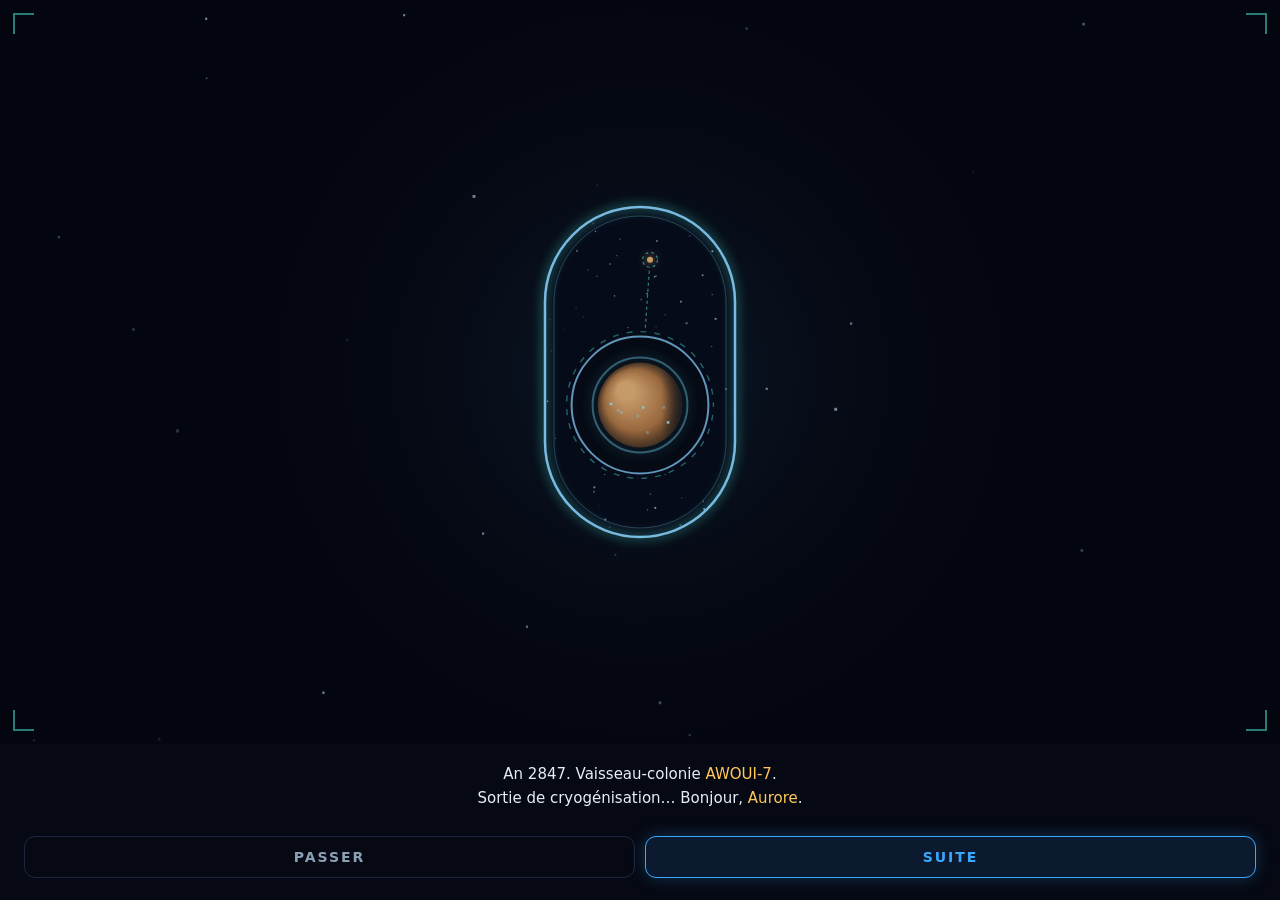
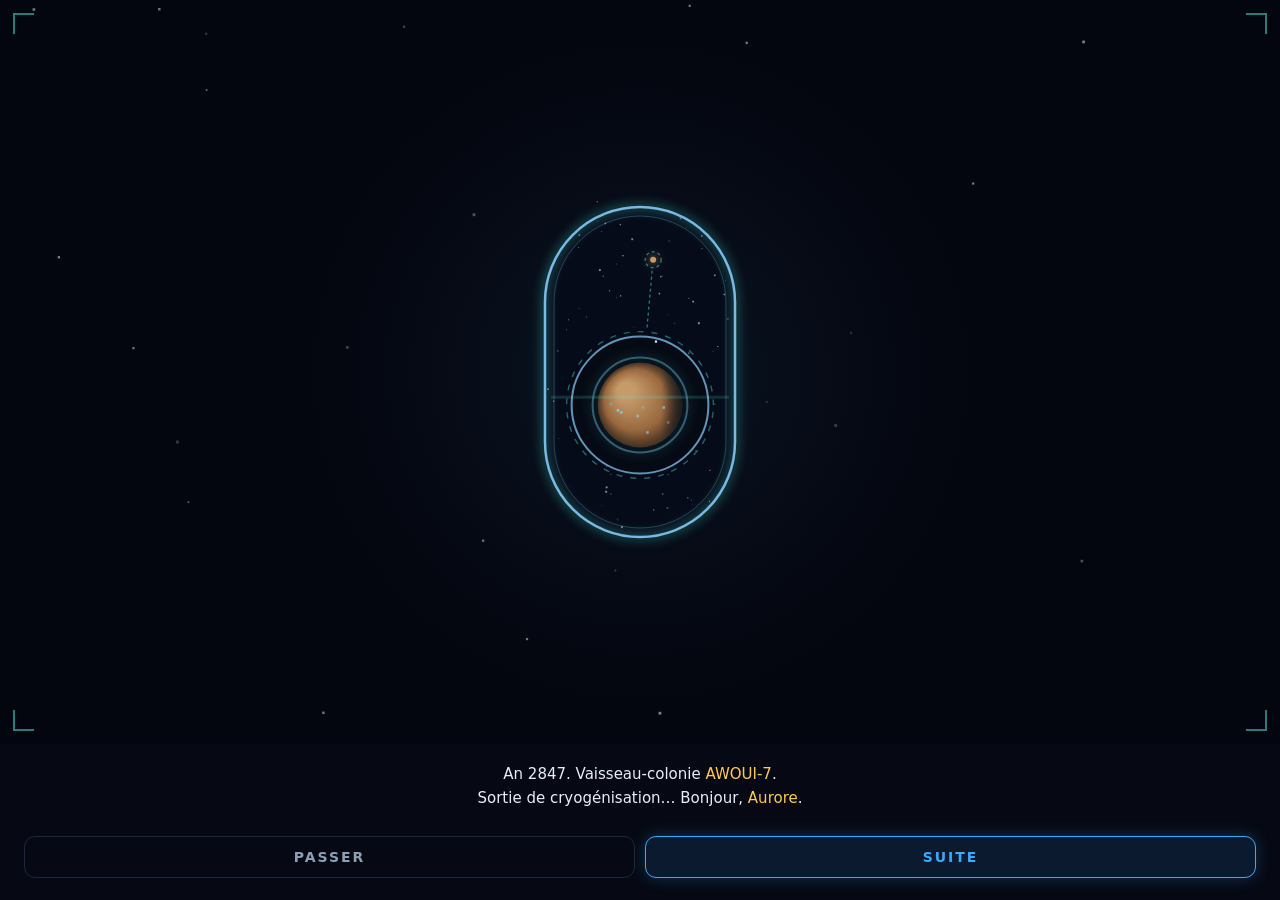
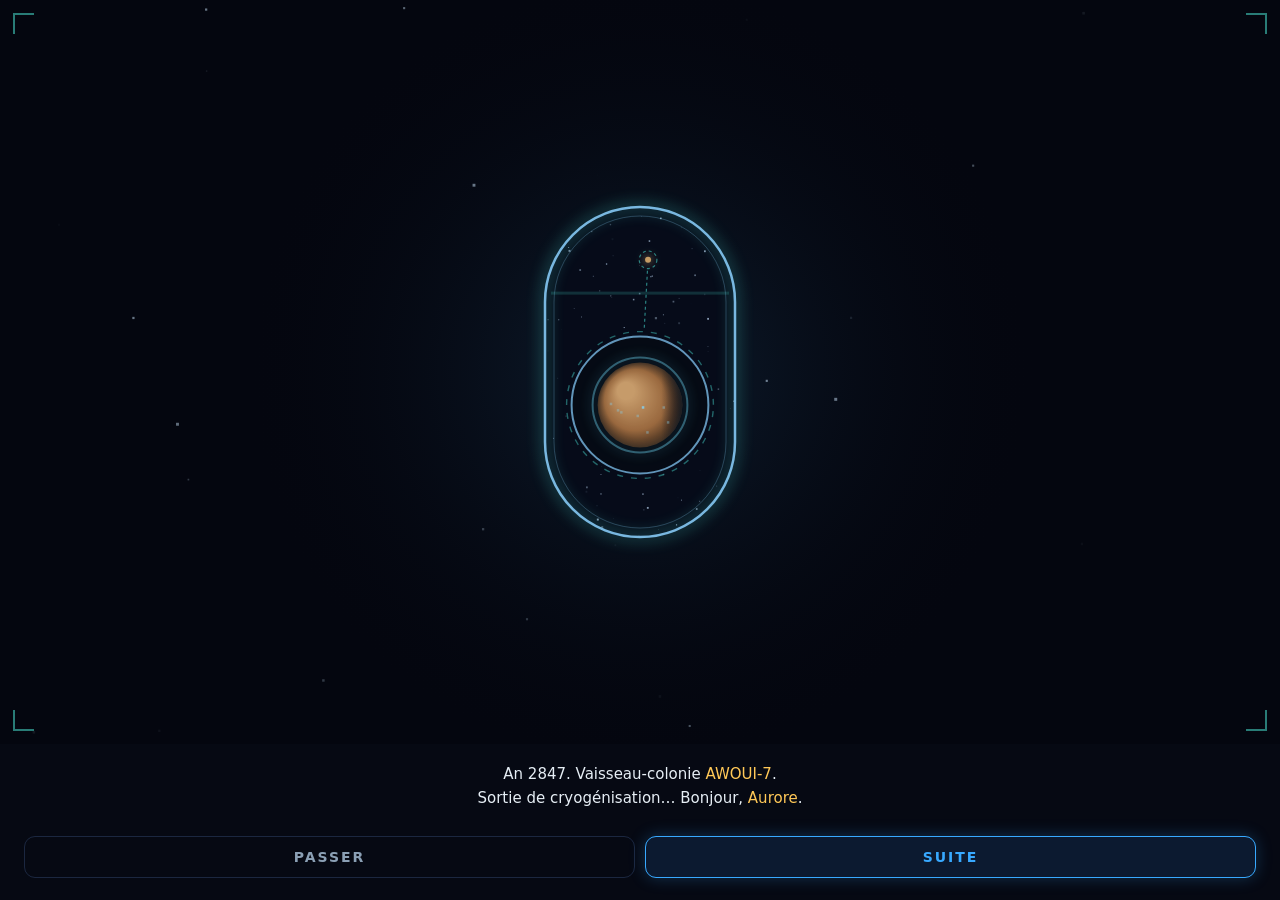
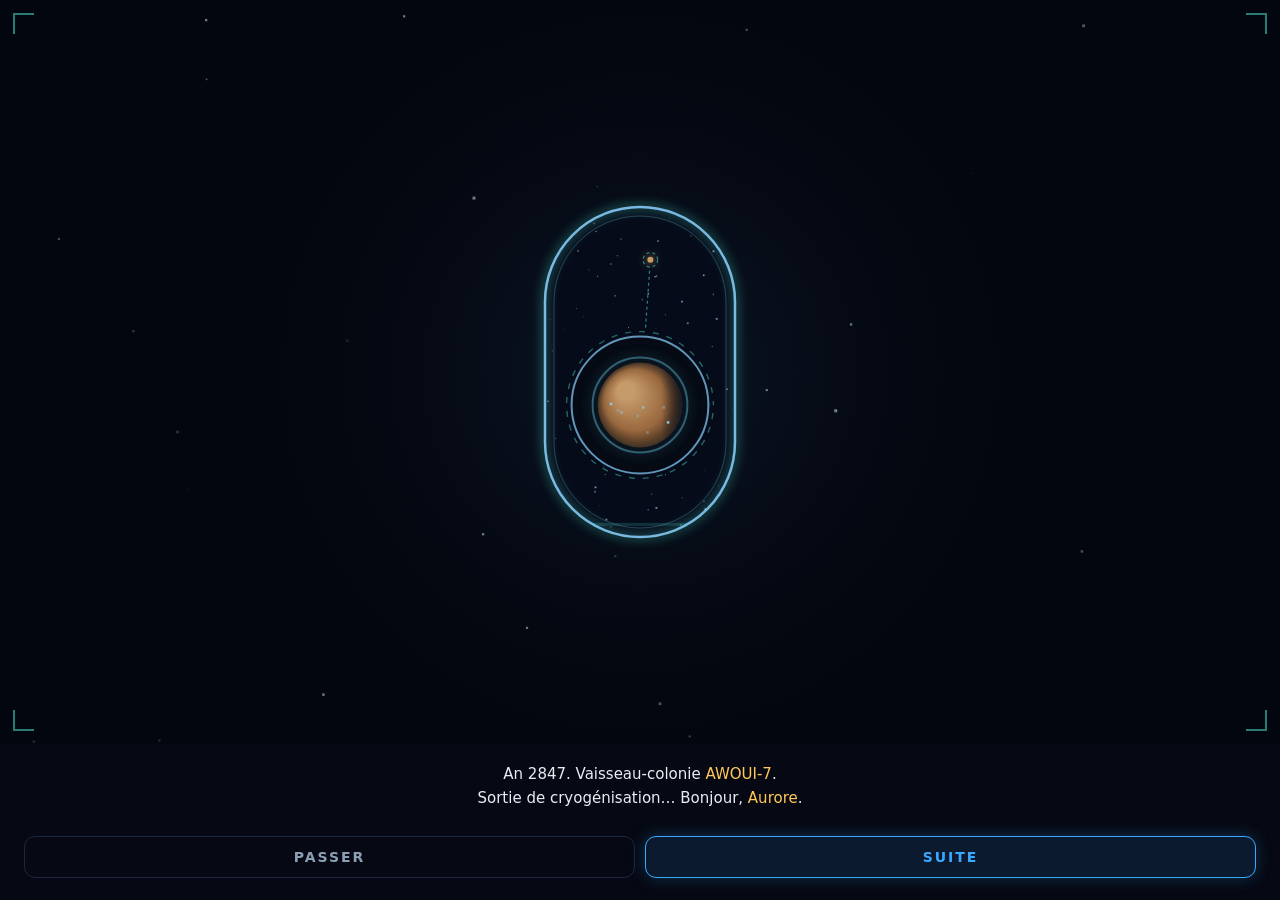
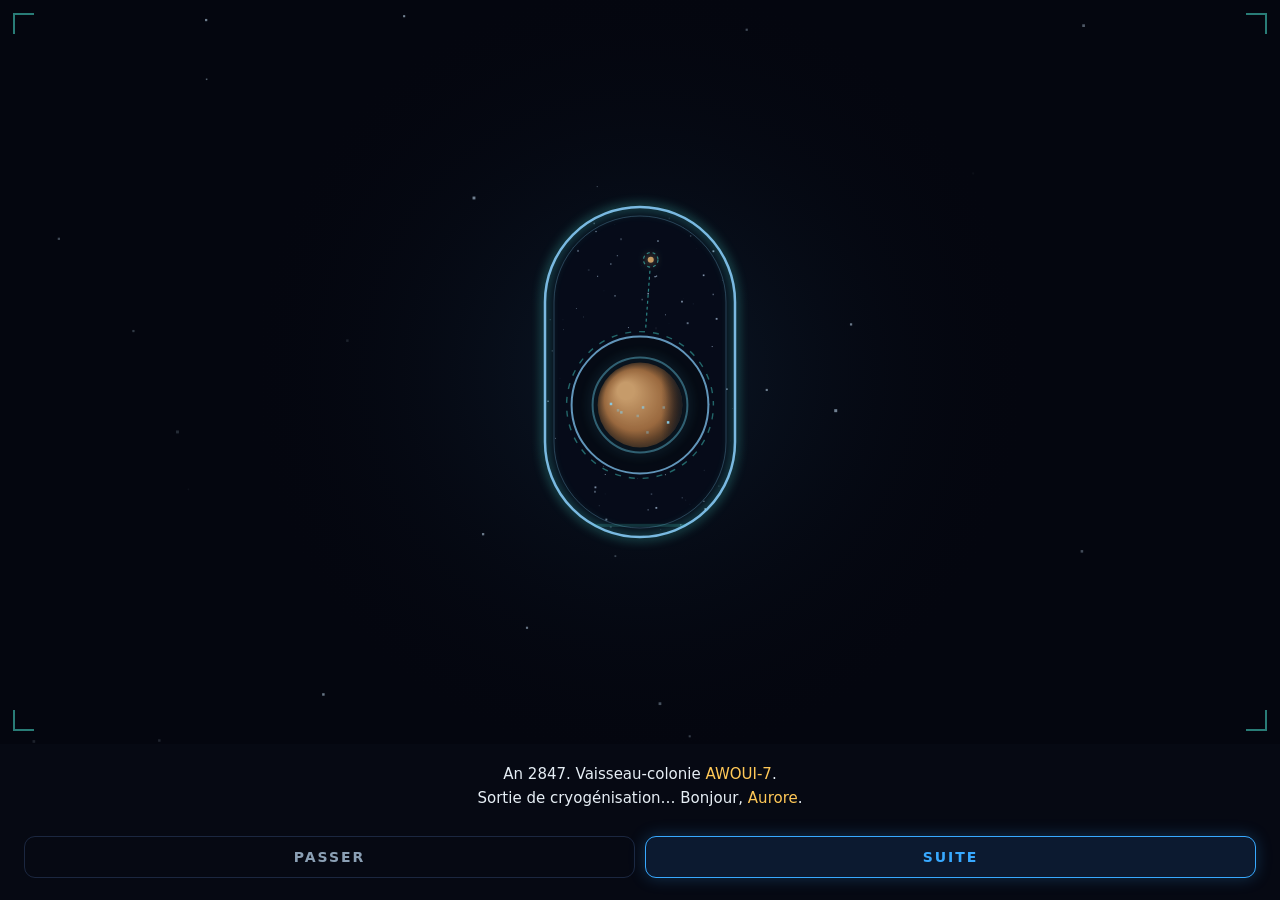
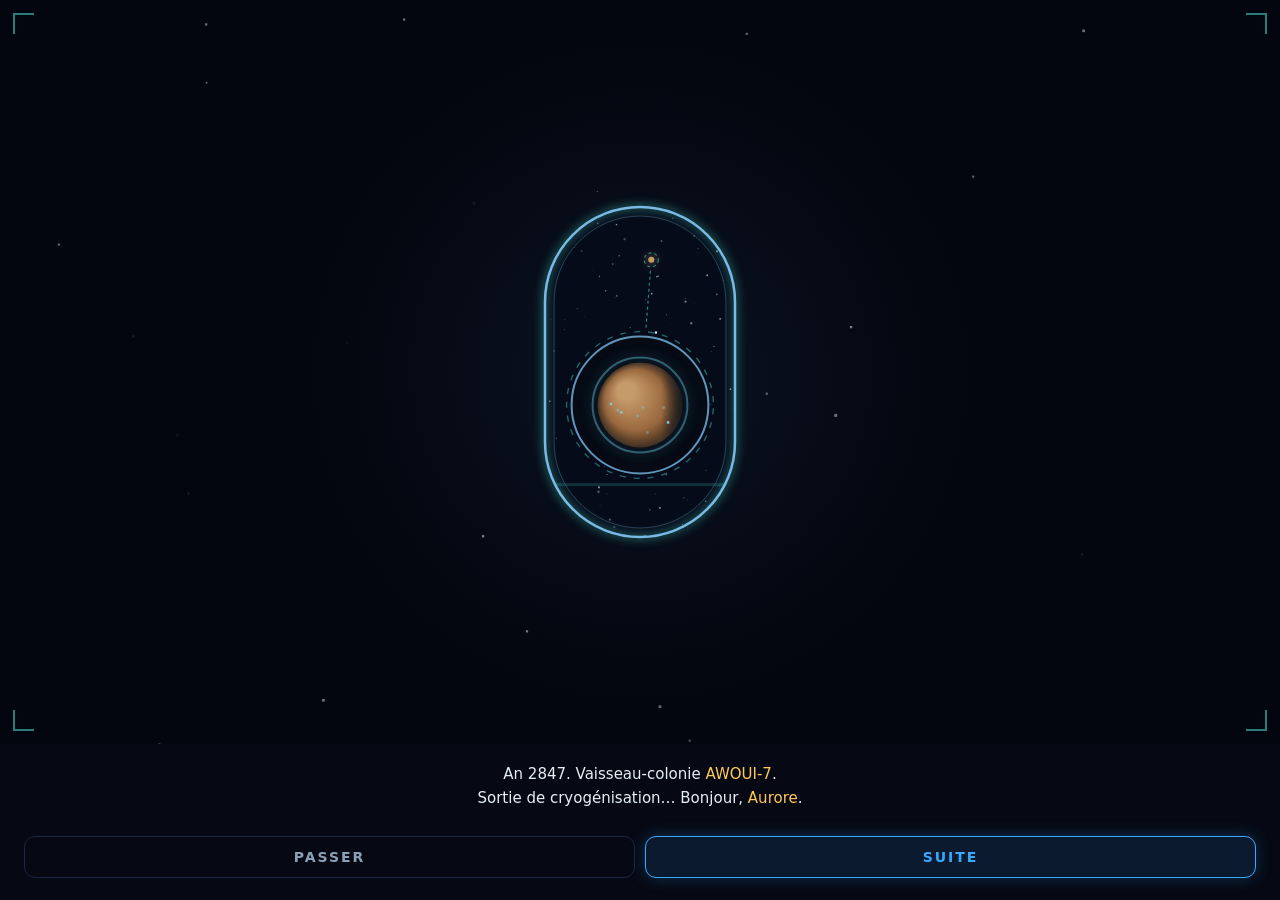
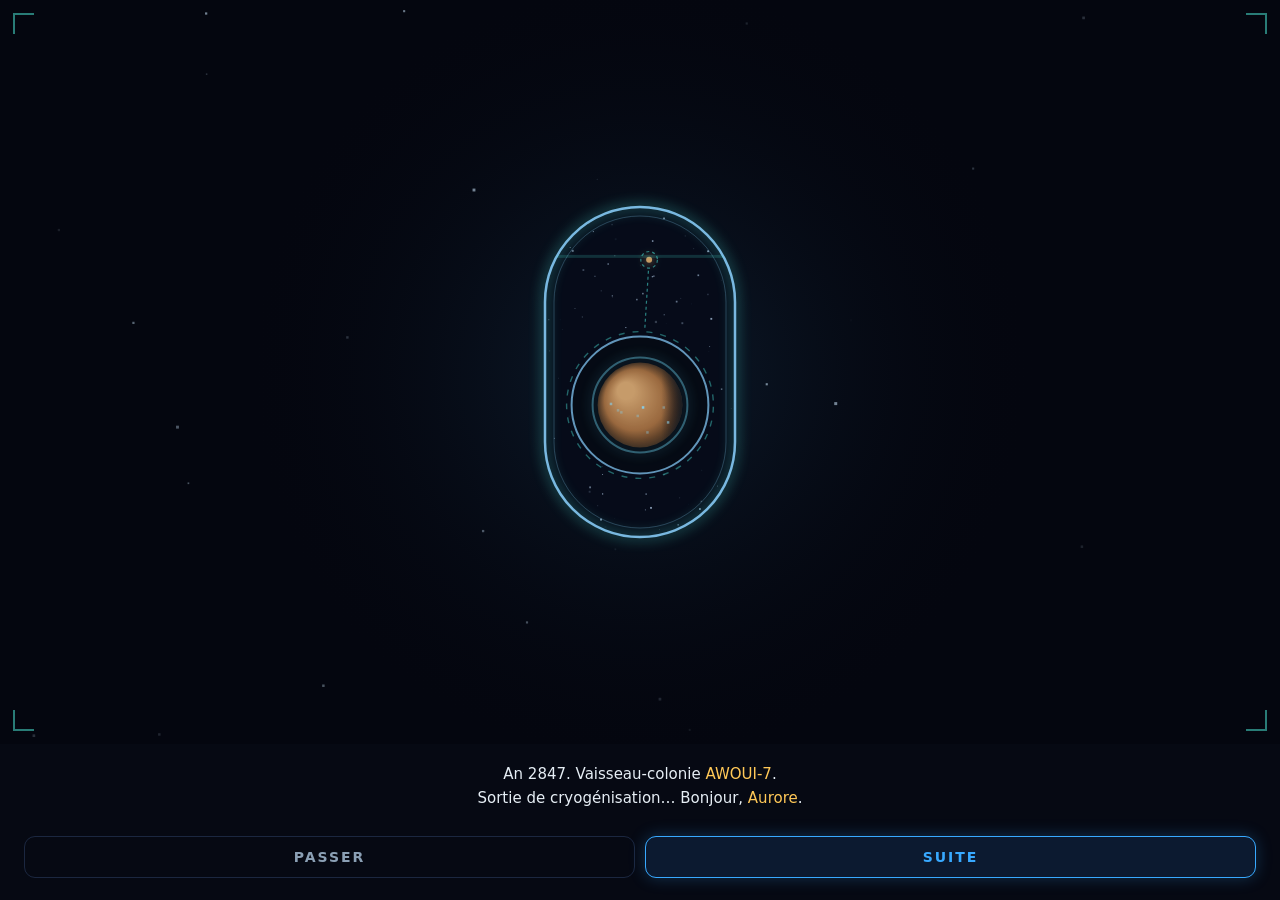
